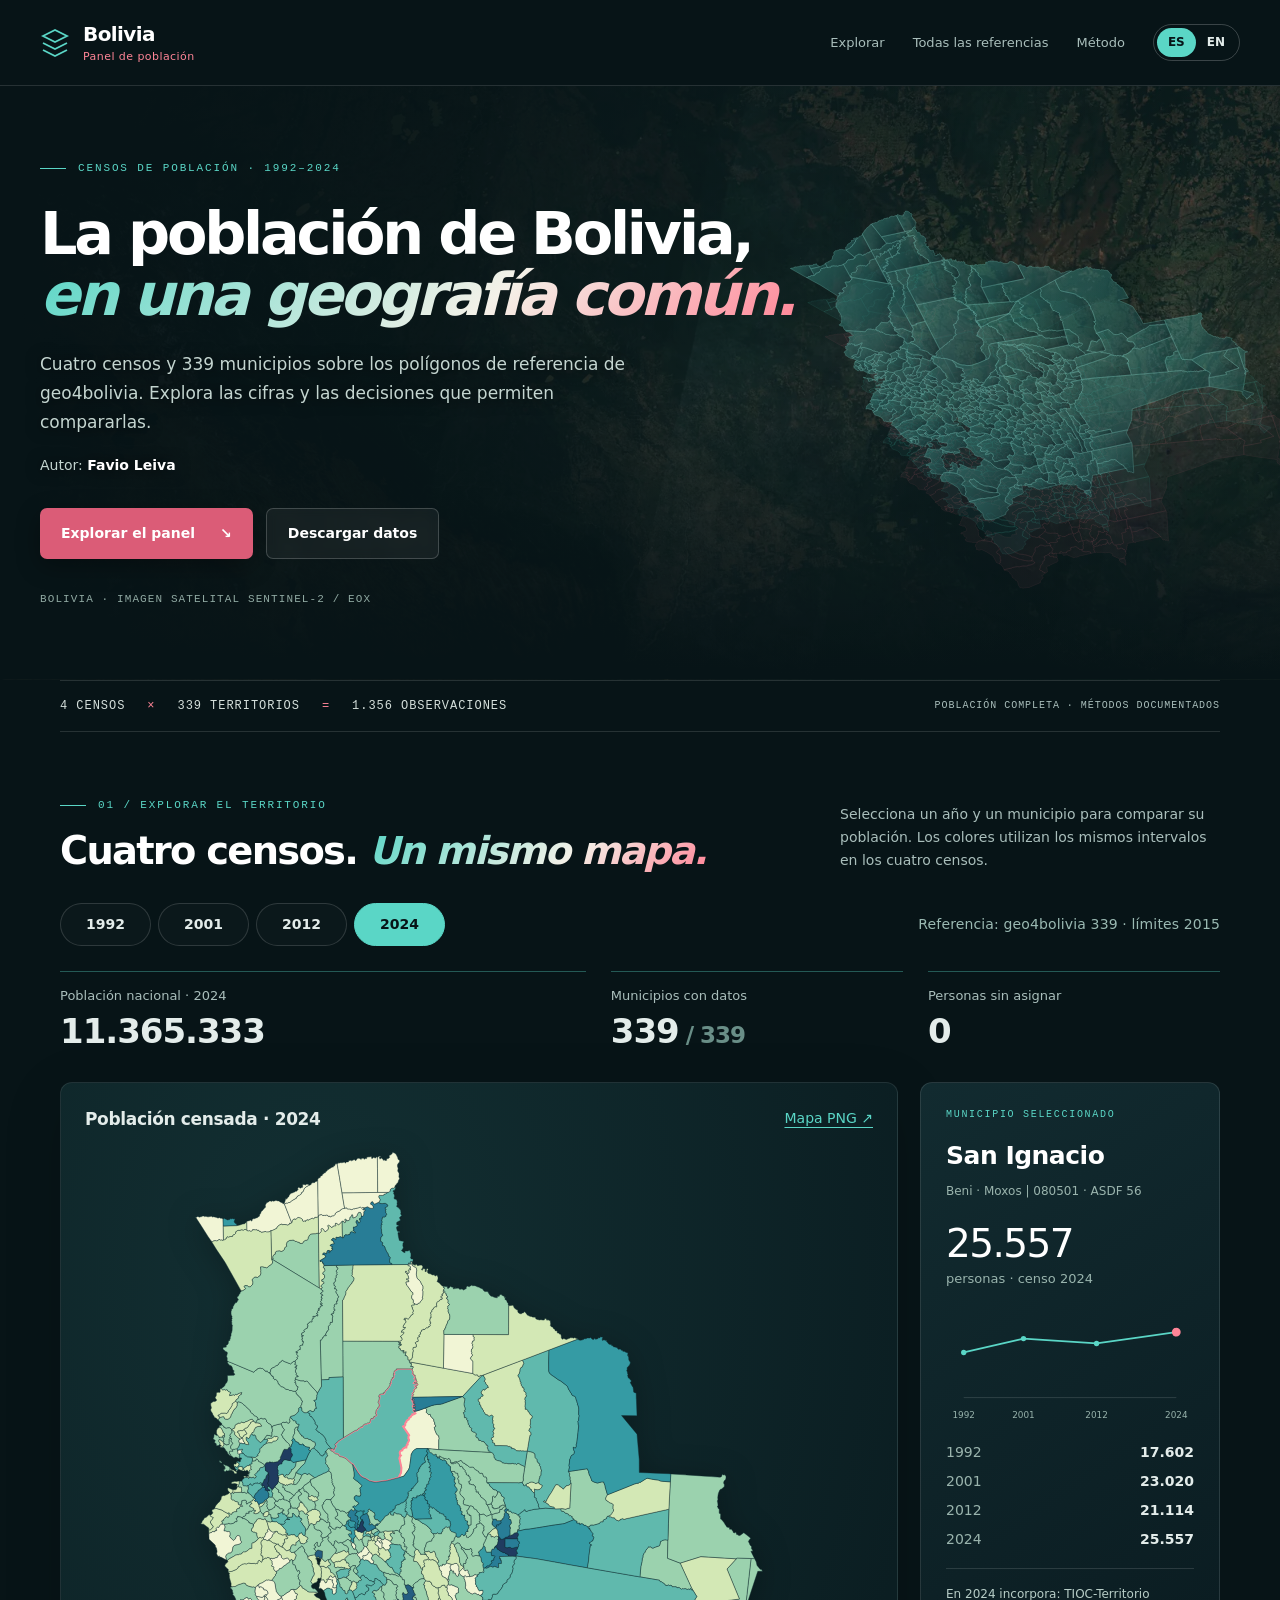
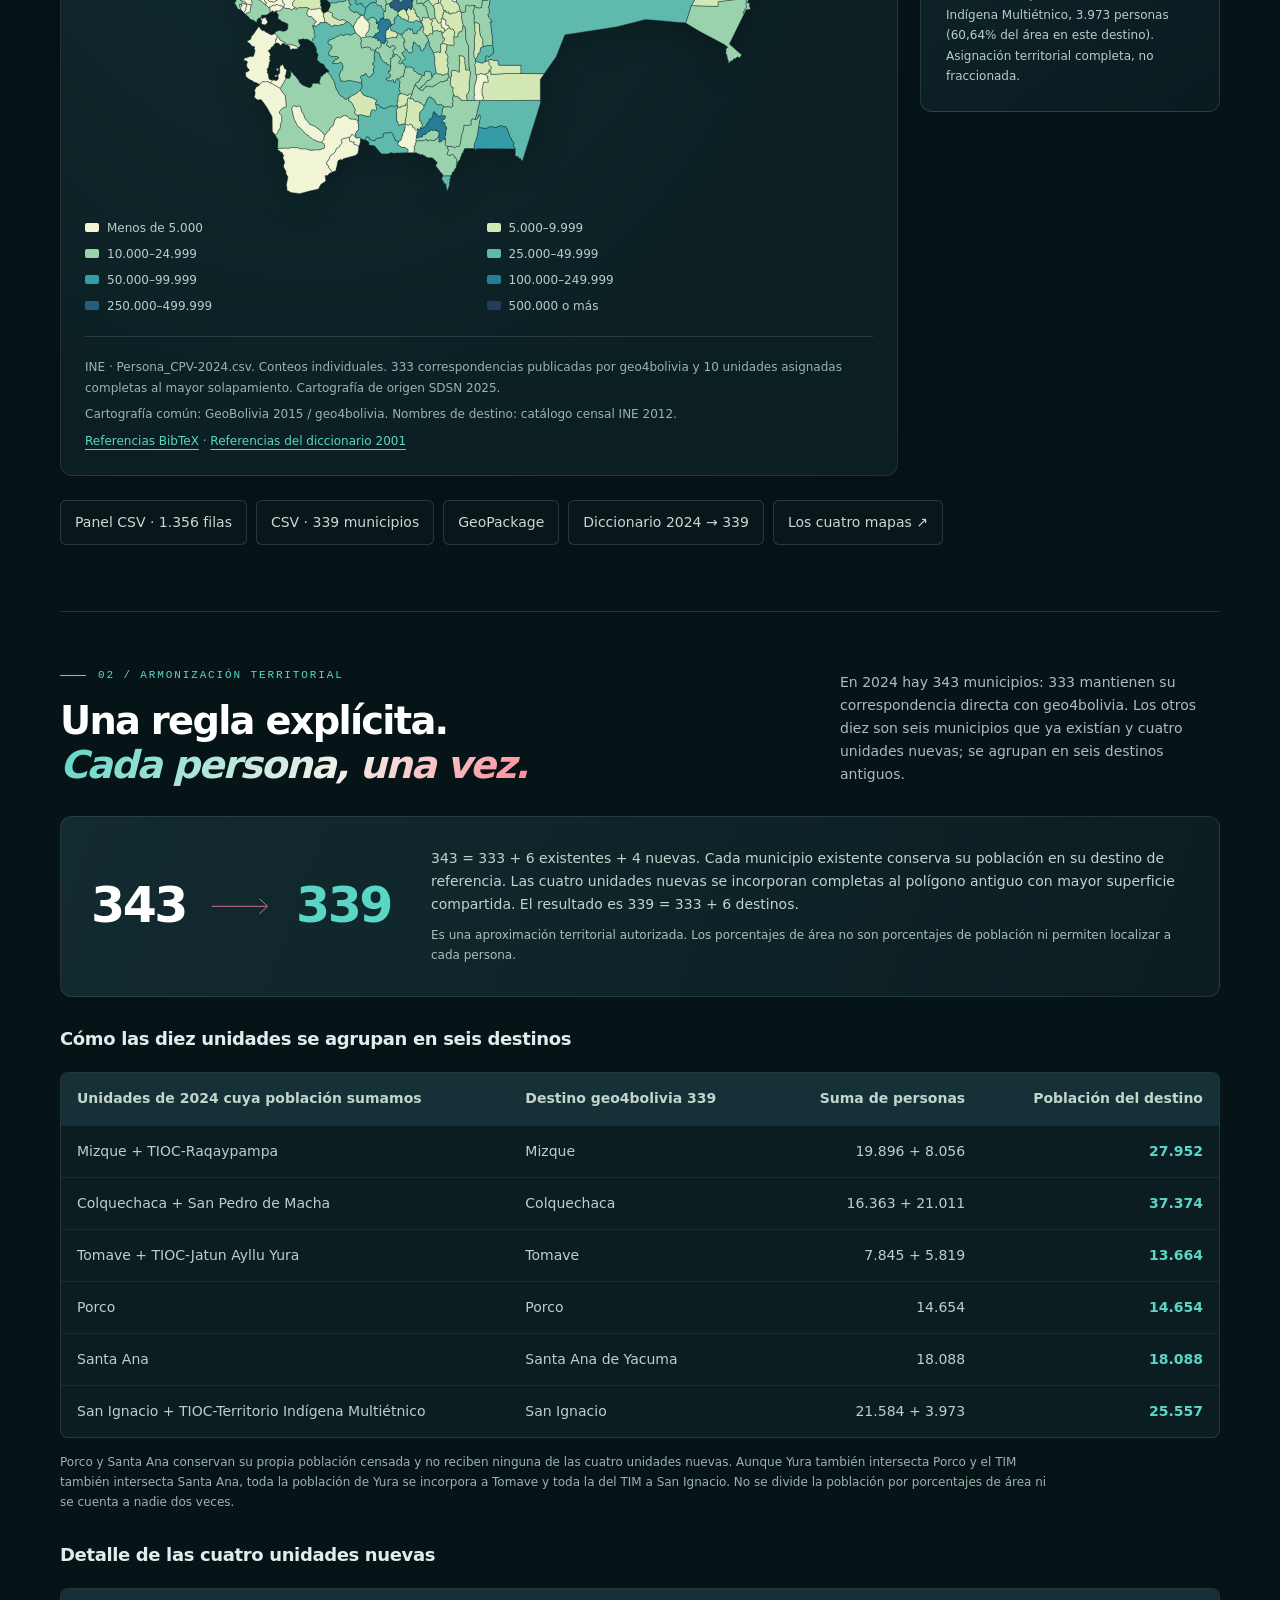
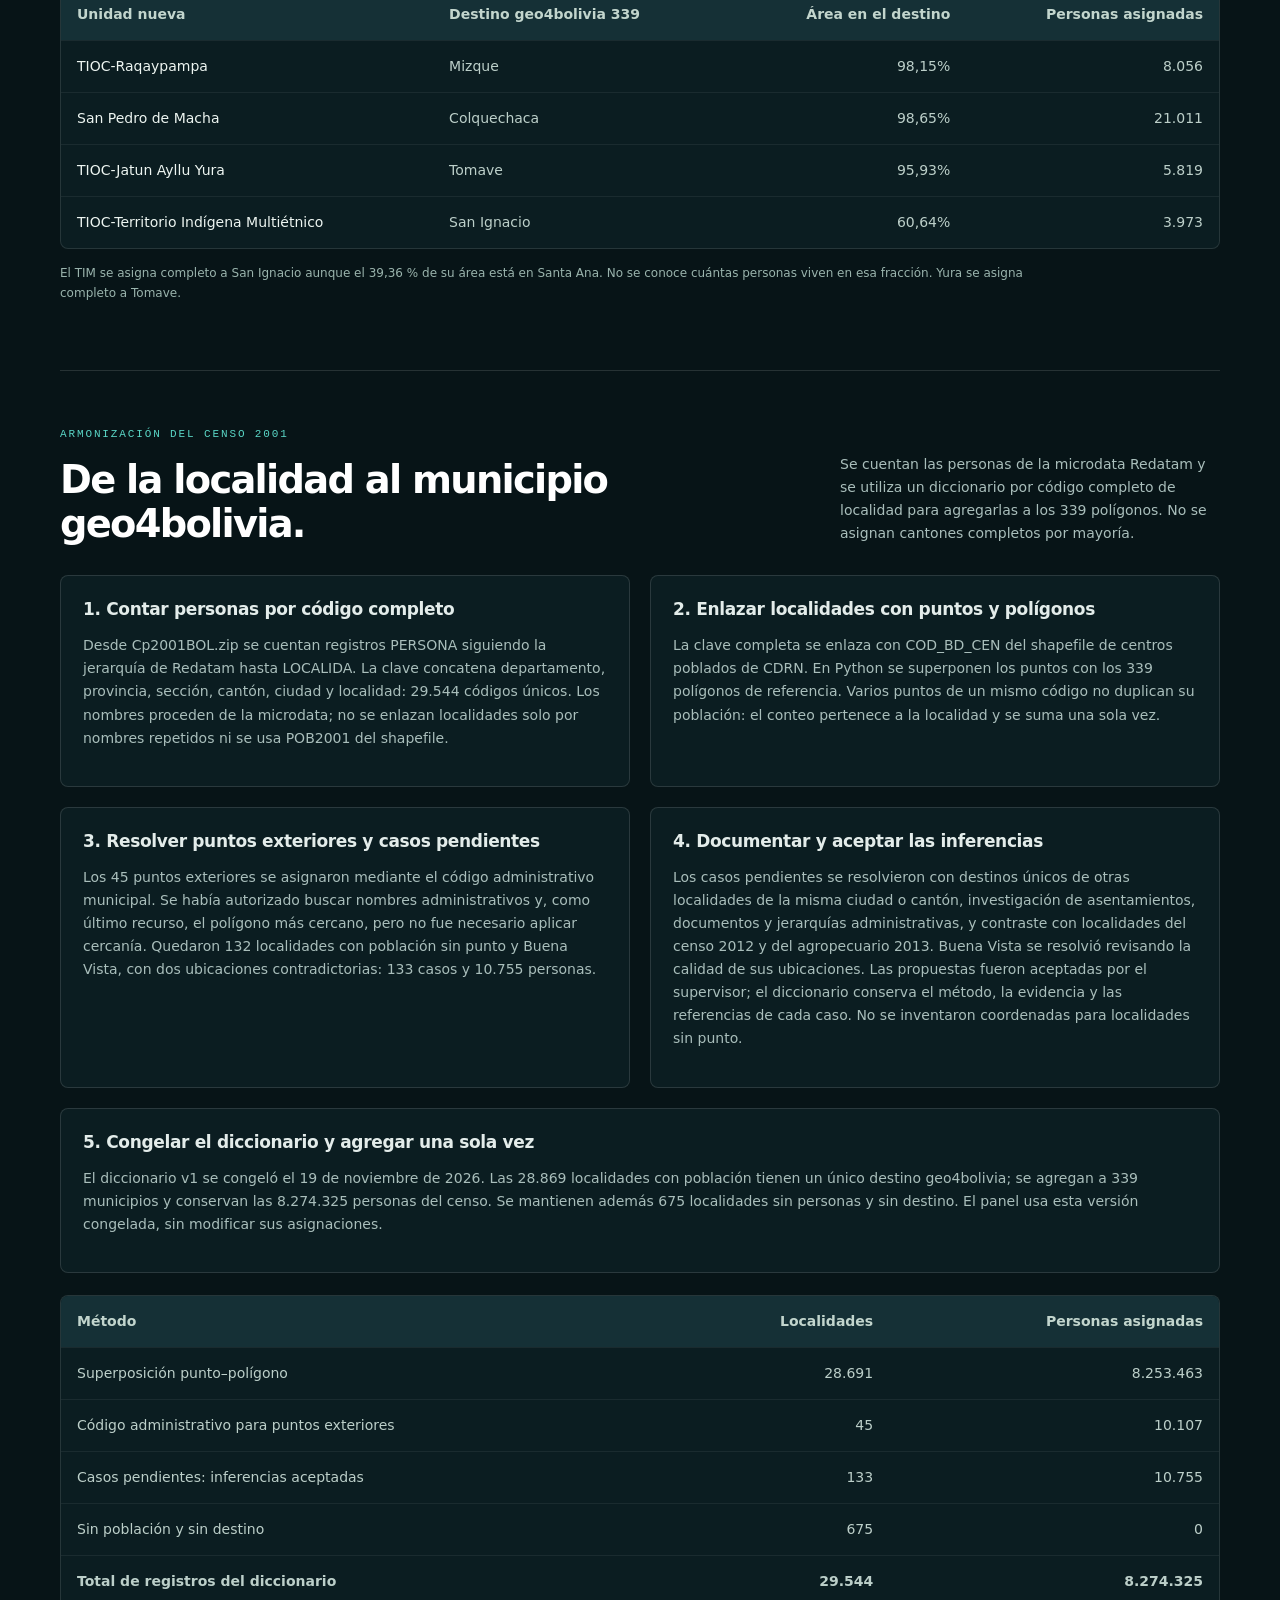
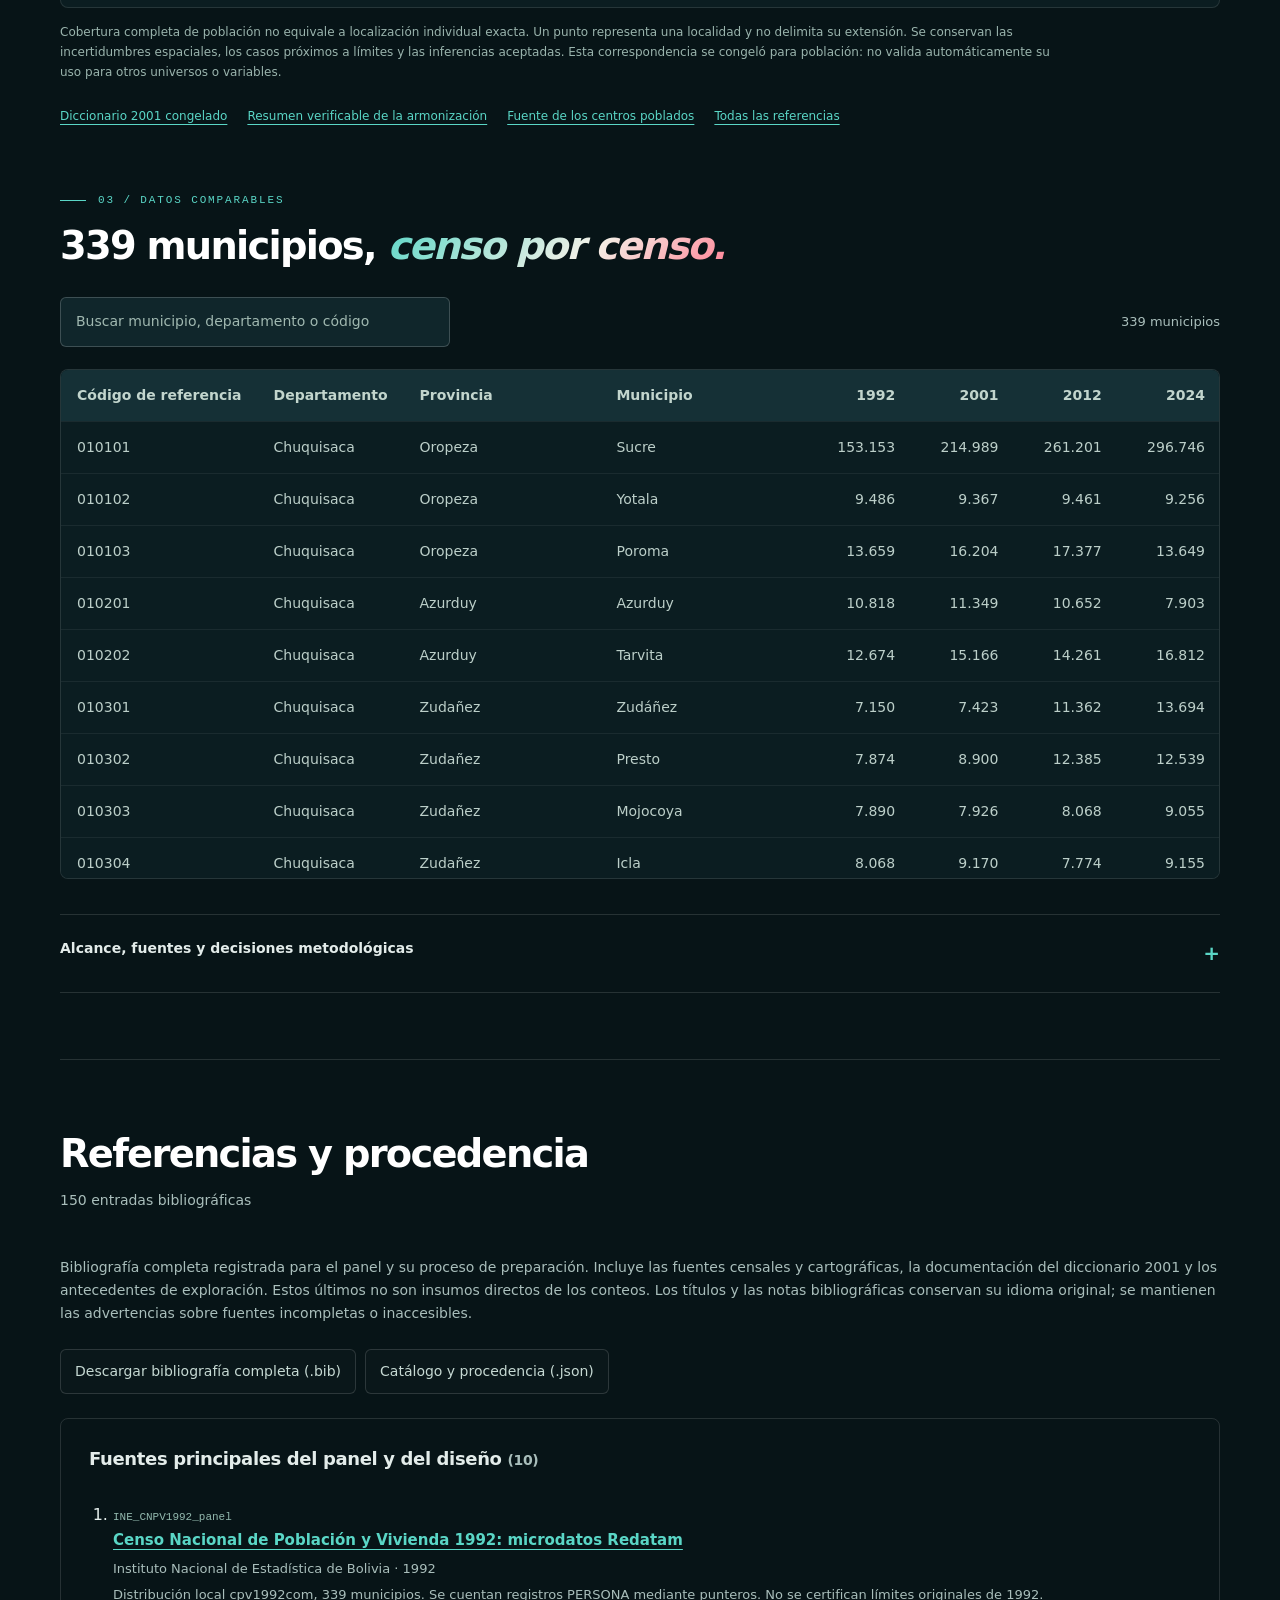
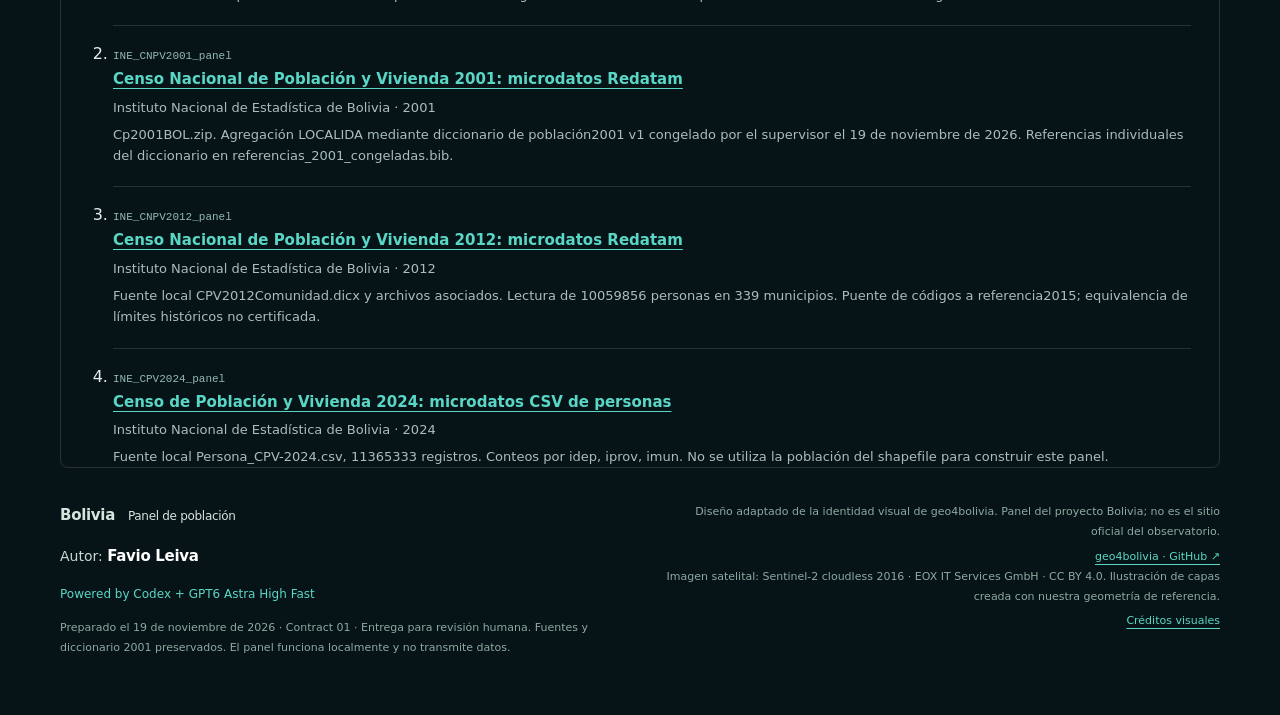
==== docs/Panel339/index.html @ 99bdb45d "Publish bilingual Bolivia population panel 1992-2024" ====
<!doctype html><html lang="es"><head><meta charset="utf-8"><meta name="viewport" content="width=device-width,initial-scale=1"><meta name="author" content="Favio Leiva"><meta name="theme-color" content="#071417"><title>Bolivia · Panel de población 1992–2024</title><style>:root{--ink:#e3ecea;--muted:#a9bebb;--line:#ffffff20;--paper:#071417;--card:#0c2024;--teal:#5ad6c6;--rose:#ff8597}*{box-sizing:border-box}html{scroll-behavior:smooth;scroll-padding-top:90px;color-scheme:dark}body{margin:0;background:var(--paper);color:var(--ink);font:15px/1.65 Inter,ui-sans-serif,system-ui,-apple-system,sans-serif;-webkit-font-smoothing:antialiased}a{color:var(--teal);text-underline-offset:4px}button,input{font:inherit}button{cursor:pointer;color:inherit}button:focus-visible,a:focus-visible,input:focus-visible{outline:2px solid var(--teal);outline-offset:4px}.topbar{position:relative;z-index:10;display:flex;align-items:center;justify-content:space-between;max-width:1320px;margin:auto;padding:22px 40px;border-bottom:1px solid var(--line);gap:15px}.brand{display:flex;align-items:center;gap:13px;color:var(--teal);text-decoration:none}.brand>span{color:white;font-weight:750;font-size:20px;line-height:1.2;letter-spacing:-.03em}.brand>span span{display:block;font-size:11px;font-weight:500;letter-spacing:.04em;color:var(--rose);margin-top:4px}.navright{display:flex;align-items:center;gap:28px}.navright>a{text-decoration:none;color:var(--muted);font-size:13px}.navright>a:hover{color:var(--teal)}.lang{display:flex;border:1px solid #ffffff35;border-radius:30px;padding:3px}.lang button{background:none;border:0;border-radius:25px;padding:5px 11px;font-size:12px;font-weight:650}.lang button[aria-pressed=true]{background:var(--teal);color:#071417}.hero{position:relative;max-width:1440px;margin:auto;min-height:550px;overflow:hidden;display:flex;align-items:center}.hero-satellite{position:absolute;inset:0;background-image:linear-gradient(90deg,#071417 0%,#071417db 38%,#07141730 78%),linear-gradient(0deg,#071417,transparent 55%,#07141760),url('assets/hero-day.webp');background-size:cover;background-position:center,center,right 45%;opacity:.75}.hero-content{position:relative;z-index:2;padding:75px 60px 75px max(40px,calc((100vw - 1240px)/2));width:76%;max-width:1060px}.eyebrow{display:flex;align-items:center;gap:12px;font:11px/1.4 ui-monospace,SFMono-Regular,Consolas,monospace;letter-spacing:.17em;text-transform:uppercase;color:var(--teal)}.eyebrow i{display:block;width:26px;height:1px;background:var(--teal)}h1{font-size:clamp(38px,4.6vw,66px);font-weight:800;line-height:1.05;letter-spacing:-.055em;margin:26px 0 24px;color:white}h1 em,h2 em{font-style:italic;background:linear-gradient(135deg,#5ad6c6,#f4f1e8 60%,#ff8597);-webkit-background-clip:text;background-clip:text;color:transparent}.hero-content>p{max-width:620px;font-size:17px;line-height:1.7;font-weight:350;color:#c4d5d0;text-shadow:0 1px 15px #071417}.hero-actions{display:flex;gap:13px;flex-wrap:wrap;margin-top:30px}.button{display:inline-flex;gap:25px;align-items:center;padding:13px 21px;border-radius:7px;text-decoration:none;font-weight:650;font-size:14px;transition:transform .2s}.button:hover{transform:translateY(-2px)}.primary{background:#db5c77;color:white;box-shadow:0 7px 25px #0005}.secondary{background:#ffffff0d;color:white;border:1px solid #ffffff30;backdrop-filter:blur(5px)}.hero-caption{font:9px ui-monospace,monospace;letter-spacing:.1em;text-transform:uppercase;color:#91aaa3;margin-top:34px}.hero-art{position:absolute;z-index:1;right:-30px;top:30px;width:45%;height:100%;display:flex;align-items:center;opacity:.7;pointer-events:none}.hero-art svg{width:100%;overflow:visible}main{max-width:1240px;margin:auto;padding:0 40px 45px}.ribbon{display:flex;align-items:center;gap:22px;border-block:1px solid var(--line);padding:18px 0;font:12px ui-monospace,monospace;letter-spacing:.08em;text-transform:uppercase;color:#d4dfdb}.ribbon b{color:var(--rose);font-weight:400}.ribbon-last{margin-left:auto;color:var(--muted);font-size:10px}.section{margin-top:66px}.section-head{display:flex;align-items:end;justify-content:space-between;gap:40px;margin-bottom:30px}.section-head>div{min-width:45%}.section-head>p{max-width:380px;color:var(--muted);font-size:14px;margin:0}h2{font-size:clamp(29px,3vw,43px);line-height:1.13;font-weight:750;letter-spacing:-.045em;margin:16px 0 0;color:white}h3{margin:0;font-size:18px;line-height:1.3;letter-spacing:-.02em}.controls{display:flex;align-items:center;justify-content:space-between;gap:20px;margin:25px 0}.years{display:flex;gap:7px}.years button{border:1px solid #ffffff25;background:#ffffff05;border-radius:30px;padding:9px 25px;font-weight:550;font-size:14px}.years button[aria-pressed=true]{background:var(--teal);border-color:var(--teal);color:#071417}.reference-chip{color:#9ab9b2;font-size:11px;letter-spacing:.01em}.stats{display:grid;grid-template-columns:1.8fr 1fr 1fr;gap:25px;margin-bottom:25px}.stats>div{border-top:1px solid #5ad6c65c;padding-top:13px}.stats>div>span{display:block;color:var(--muted);font-size:12px}.stats strong{font-size:34px;line-height:1.5;font-weight:600;letter-spacing:-.03em;font-variant-numeric:tabular-nums}.denominator{color:#698e87;font-size:23px}.workspace{display:grid;grid-template-columns:minmax(0,1fr) 300px;gap:22px;align-items:start}.mapcard{background:radial-gradient(ellipse at 30% 20%,#133033,#0b1e22 75%);border:1px solid #ffffff17;border-radius:12px;padding:24px;box-shadow:0 15px 60px #0002}.maptitle{display:flex;align-items:center;justify-content:space-between;gap:10px;margin-bottom:18px}.maptitle h3{font-size:17px}.maptitle a{font-size:11px;white-space:nowrap}.mapsvg{display:block;width:100%;height:auto;max-height:650px;filter:drop-shadow(0 5px 16px #0004)}.municipality{stroke:#102c30;stroke-width:.42;vector-effect:non-scaling-stroke;cursor:pointer;transition:fill .15s}.municipality:hover,.municipality:focus{stroke:var(--rose);stroke-width:2;outline:none}.municipality.selected{stroke:var(--rose);stroke-width:2}.legend{display:grid;grid-template-columns:repeat(2,1fr);gap:6px 15px;margin-top:21px;font-size:10px;color:#b9cdc6}.legend i{display:inline-block;width:14px;height:9px;border-radius:2px;margin-right:8px}.footnote{margin-top:20px;padding-top:14px;border-top:1px solid var(--line);font-size:11px;color:#9ab4ad;line-height:1.7}.footnote p{margin:6px 0}aside{position:sticky;top:20px;border:1px solid #ffffff1d;background:linear-gradient(145deg,#122b30,#0a1b20);border-radius:12px;padding:25px}.eyebrow[ data-i18n=selected]{font-size:10px}#selname{font-size:25px;color:white;margin:18px 0 9px}.selectedmeta{font-size:10px;color:#9ab4ad;line-height:1.6}.bigpop{font-size:39px;letter-spacing:-.04em;font-variant-numeric:tabular-nums;line-height:1.2;margin-top:20px;color:#fff}.unitlabel{font-size:12px;color:#99b4ad}#series{width:100%;margin:20px 0 4px}#series text{font:10px system-ui;fill:#99b4ad}.serieslist{display:grid;grid-template-columns:1fr 1fr;gap:6px 12px;font-size:12px;font-variant-numeric:tabular-nums}.serieslist span{color:#9ab4ad}.serieslist b{text-align:right;font-weight:600}.allocationnote{border-top:1px solid var(--line);padding-top:15px;margin-top:17px;color:#b7cdc7;font-size:11px;line-height:1.7}.downloads{display:flex;gap:9px;flex-wrap:wrap;margin-top:24px}.downloads a{font-size:12px;border:1px solid #ffffff24;padding:10px 14px;border-radius:6px;text-decoration:none;color:#c6d9d3;background:#ffffff04}.downloads a:hover{border-color:#5ad6c680;background:#5ad6c60a}.method-section{border-top:1px solid var(--line);padding-top:56px}.method-body{display:grid;grid-template-columns:300px 1fr;gap:40px;align-items:center;border:1px solid #ffffff19;border-radius:12px;padding:30px;background:linear-gradient(110deg,#122b30,#0b1d21)}.method-visual{display:flex;align-items:center;justify-content:space-between;gap:20px}.method-visual svg{width:65px;color:var(--rose)}.method-number{font-size:49px;font-weight:700;letter-spacing:-.05em;color:white}.accent{color:var(--teal)}.method-body p{color:#c0d3cd;font-size:14px;margin:0 0 10px}.method-body .caution{color:var(--muted);font-size:12px;margin:0}.tablewrap{overflow:auto;border:1px solid #ffffff1c;border-radius:8px;margin-top:22px;background:#0b1d21}.datawrap{max-height:510px}table{border-collapse:collapse;width:100%;font-size:12px;font-variant-numeric:tabular-nums}th,td{padding:14px 16px;border-bottom:1px solid #ffffff10;text-align:right;white-space:nowrap}th{position:sticky;top:0;background:#153036;color:#c2d5cd;font-size:11px;font-weight:600}th:first-child,td:first-child,th:nth-child(2),td:nth-child(2){text-align:left}td{color:#bccfc9}tbody tr:last-child td{border-bottom:0}#datatable tbody tr{cursor:pointer}tbody tr:hover{background:#153036}#assignments tbody td:first-child{color:#edf5f1}.minority-note{color:#9ab4ad;font-size:12px;margin:15px 0 0;max-width:1000px}.searchrow{display:flex;align-items:center;justify-content:space-between;gap:20px}.searchrow input{padding:12px 15px;width:390px;max-width:100%;border:1px solid #ffffff30;border-radius:6px;background:#10262b;color:white;font-size:13px}.searchrow input::placeholder{color:#a0b8b0}.searchrow span{font-size:12px;color:var(--muted)}.table-hint{display:none}details{margin-top:35px;border-block:1px solid var(--line);padding:22px 0}summary{cursor:pointer;font-size:14px;display:flex;justify-content:space-between;list-style:none;font-weight:600}summary::-webkit-details-marker{display:none}summary>span:last-child{color:var(--teal);font-size:20px}details[open] summary{margin-bottom:20px}details p{font-size:13px;color:#acc3bb;line-height:1.8;max-width:1080px}.details-links{display:flex;flex-wrap:wrap;gap:10px 20px;margin-top:24px;font-size:12px}footer{display:grid;grid-template-columns:1fr 1fr;gap:50px;padding-top:34px;color:#8daaa1;font-size:11px;line-height:1.8}footer strong{font-size:15px;color:#d6e5dd;letter-spacing:-.02em}footer strong span{font-weight:400;font-size:12px;margin-left:8px}.credits{text-align:right}.credits p{margin:0 0 5px}#tooltip{display:none;position:fixed;pointer-events:none;border:1px solid #ffffff30;background:#071417ed;color:#ecf7f1;padding:9px 13px;border-radius:6px;font-size:12px;z-index:20;max-width:260px;box-shadow:0 8px 24px #0006}@media(max-width:1000px){.hero-content{width:85%;padding-left:40px;padding-right:40px}.hero-art{opacity:.3}.workspace{grid-template-columns:minmax(0,1fr) 275px}.section-head{gap:20px}.section-head>p{max-width:330px}.ribbon-last{display:none}.method-body{grid-template-columns:230px 1fr;gap:25px}.method-number{font-size:42px}}@media(max-width:800px){.hero{min-height:490px}.hero-content{width:100%;padding:60px 28px}.hero-content>p{max-width:550px;font-size:16px}.hero-art{display:none}.hero-satellite{background-image:linear-gradient(90deg,#071417ed,#07141775),linear-gradient(0deg,#071417,transparent 70%),url('assets/hero-day.webp')}.topbar{padding:20px 28px}.navright{gap:16px}.workspace{grid-template-columns:1fr}aside{position:static}.section-head{align-items:start;flex-direction:column;gap:18px}.section-head>p{max-width:650px}.section{margin-top:50px}.method-section{padding-top:40px}.mapcard{padding:21px}.mapsvg{max-height:650px}#series{max-width:480px}main{padding-inline:28px}.method-body{grid-template-columns:1fr;gap:18px}.method-visual{justify-content:start;gap:25px}.method-visual svg{width:70px}.method-number{font-size:44px}.reference-chip{max-width:240px;text-align:right}.table-hint{display:block;color:#819e95;font-size:10px;margin-top:18px}.table-hint+.tablewrap{margin-top:8px}}@media(max-width:500px){.topbar{padding:17px 20px}.brand>span{font-size:18px}.brand>span span{font-size:10px}.navright>a{display:none}.hero-content{padding:48px 20px 42px}.hero{min-height:500px}h1{font-size:43px;margin-top:23px}.hero-content>p{font-size:15px}.hero-actions{gap:9px}.button{padding:11px 14px;font-size:12px;gap:12px}.hero-caption{font-size:8px}.eyebrow{font-size:9px;letter-spacing:.12em}.hero-satellite{background-position:center,center,58% center}main{padding:0 20px 30px}.ribbon{gap:10px;font-size:9px;letter-spacing:.025em;justify-content:space-between}.section{margin-top:42px}h2{font-size:32px}.controls{flex-direction:column;align-items:stretch;gap:13px}.years{gap:6px}.years button{flex:1;padding:8px 15px;font-size:13px}.reference-chip{max-width:none;text-align:left;font-size:10px}.stats{grid-template-columns:1fr 1fr;gap:18px}.stats>div:first-child{grid-column:1/-1}.stats strong{font-size:30px}.mapcard{padding:16px}.maptitle{align-items:start}.maptitle h3{font-size:16px}.maptitle a{font-size:10px}.legend{font-size:9px;gap:6px 10px}.footnote{font-size:10px}.downloads a{flex:1;text-align:center;font-size:11px;padding:10px}.method-body{padding:23px}.method-body p{font-size:13px}.method-body .caution{font-size:11px}.searchrow{align-items:start;flex-direction:column;gap:12px}.searchrow input{font-size:12px;width:100%}.searchrow span{font-size:11px}.tablewrap{border-radius:6px}th,td{padding:12px 14px}footer{grid-template-columns:1fr;gap:20px}.credits{text-align:left}}@media(prefers-reduced-motion:reduce){html{scroll-behavior:auto}*,*:before,*:after{transition:none!important}}

body{font-size:16px}.legend,.footnote,.selectedmeta,.allocationnote{font-size:12px}.maptitle a,.downloads a,.serieslist,.reference-chip,.searchrow input,table,th{font-size:14px}.stats>div>span,.unitlabel,.searchrow span{font-size:13px}.hero-caption{font-size:11px}.hero-content>p{font-size:17px}@media(max-width:500px){.legend,.footnote{font-size:12px}.downloads a,.maptitle a{font-size:12px}.hero-content>p{font-size:16px}.reference-chip{font-size:12px}}

@media(max-width:500px){.downloads{display:grid;grid-template-columns:1fr 1fr}.downloads a{display:flex;align-items:center;justify-content:center;min-height:48px}.downloads a:last-child{grid-column:1/-1}}

.author-line{font-size:14px!important;color:#c6d9d3}.author-line strong{color:#fff}.powered{color:var(--teal);font-size:12px}.method-steps{list-style:none;padding:0;display:grid;grid-template-columns:1fr 1fr;gap:20px}.method-steps li{padding:22px;border:1px solid var(--line);border-radius:8px;background:#0b1d21}.method-steps li:last-child{grid-column:1/-1}.method-steps h3{font-size:17px}.method-steps p,.references-intro{font-size:14px;color:var(--muted)}#method2001table td:first-child{white-space:normal;min-width:180px}#method2001table td:nth-child(2),#method2001table th:nth-child(2){text-align:right}.method-total{font-weight:700}.references-scroll{max-height:650px;overflow:auto;border:1px solid var(--line);border-radius:8px;padding:28px;margin-top:24px;scroll-margin-top:30px}.reference-group+ .reference-group{margin-top:36px}.reference-group ol{padding-left:24px}.reference-entry{padding:15px 0;border-bottom:1px solid var(--line);overflow-wrap:anywhere}.reference-entry h4{font-size:15px;font-weight:600;margin:5px 0}.reference-entry p{font-size:13px;color:var(--muted);margin:5px 0}.reference-key{font:11px ui-monospace,monospace;color:#93b9ae}.reference-count,.reference-total{font-size:14px;color:var(--muted)}@media(max-width:600px){.method-steps{grid-template-columns:1fr}.references-scroll{padding:16px}.navright{gap:12px}}

.method-subheading{margin-top:30px}#ten-to-six td:first-child{white-space:normal;min-width:230px;max-width:440px}#ten-to-six td:last-child{font-weight:650;color:var(--teal)}

#datatable th:nth-child(3),#datatable td:nth-child(3),#datatable th:nth-child(4),#datatable td:nth-child(4){text-align:left}
</style></head><body>
<nav class="topbar"><a class="brand" href="#"><svg width="30" height="32" viewBox="0 0 30 32" aria-hidden="true"><path d="M3 9 15 3 27 9 15 15Z M3 16 15 22 27 16 M3 23 15 29 27 23" fill="none" stroke="currentColor" stroke-width="1.8"/></svg><span>Bolivia<span data-i18n="brandSub">Panel de población</span></span></a><div class="navright"><a href="#explore" data-i18n="explore">Explorar</a><a href="#references" data-i18n="allReferences"></a><a href="#method" data-i18n="method">Método</a><div class="lang" role="group" aria-label="Language / Idioma"><button data-lang="es" aria-pressed="true" lang="es">ES</button><button data-lang="en" aria-pressed="false" lang="en">EN</button></div></div></nav>
<header class="hero"><div class="hero-satellite" aria-hidden="true"></div><div class="hero-content"><div class="eyebrow"><i></i><span data-i18n="heroLabel">Censos de población · 1992–2024</span></div><h1><span data-i18n="heroTitle">La población de Bolivia,</span><br><em data-i18n="heroEmphasis">en una geografía común.</em></h1><p data-i18n="heroIntro">Cuatro censos y 339 municipios sobre los polígonos de referencia de geo4bolivia. Explora las cifras y las decisiones que permiten compararlas.</p><p class="author-line"><span data-i18n="authorLabel">Autor</span>: <strong>Favio Leiva</strong></p><div class="hero-actions"><a class="button primary" href="#explore"><span data-i18n="explorePanel">Explorar el panel</span><span aria-hidden="true">↘</span></a><a class="button secondary" href="population_panel_1992_2024_long.csv" data-i18n="downloadData">Descargar datos</a></div><div class="hero-caption" data-i18n="satelliteCaption">Bolivia · Imagen satelital Sentinel-2 / EOX</div></div><div class="hero-art" aria-hidden="true"><svg viewBox="-120 -80 900 975" xmlns="http://www.w3.org/2000/svg"><defs><g id="hero-geography"><path d="M80.44,509.26L81.93,510.71L83.18,513.26L84.00,514.33L85.70,515.07L86.93,514.96L89.81,515.38L90.75,515.07L93.96,512.96L97.77,511.44L98.03,510.01L98.95,510.36L99.79,512.82L99.69,514.08L100.51,516.45L102.63,518.40L101.03,520.22L100.23,520.67L99.18,520.51L98.04,519.61L97.38,519.87L96.23,519.25L95.13,519.54L94.63,518.90L92.66,518.37L92.14,519.11L89.25,519.27L85.76,521.11L83.64,522.08L81.81,519.73L80.48,519.35L79.17,517.55L80.52,517.77L81.28,517.16L81.07,516.08L79.81,515.51L78.80,512.91L79.33,511.45L79.21,510.28L78.32,509.01L80.44,509.26Z"/><path d="M173.63,537.94L170.43,540.13L169.38,541.38L165.31,541.94L164.36,542.74L163.33,542.98L161.92,542.38L159.81,541.97L158.68,542.21L157.65,543.16L155.70,543.43L154.37,542.49L153.76,541.18L152.74,540.86L149.80,538.69L147.40,539.36L148.16,537.40L147.80,537.02L147.86,533.91L146.64,532.92L146.66,529.16L148.20,527.44L149.19,527.34L151.34,526.44L151.51,525.99L156.34,527.67L157.35,528.56L156.74,531.20L157.30,532.59L158.89,533.26L162.82,535.40L165.79,536.50L167.93,535.54L170.66,536.14L172.00,536.65L173.63,537.94Z"/><path d="M146.66,529.16L146.64,532.92L147.86,533.91L147.80,537.02L148.16,537.40L147.40,539.36L146.16,538.85L145.35,539.47L144.00,539.04L142.85,539.22L142.00,540.94L140.12,541.72L139.09,542.73L137.50,543.41L136.60,543.24L135.69,541.50L136.35,540.93L136.07,539.69L138.58,538.42L138.52,537.94L136.89,536.30L135.90,536.10L132.74,532.27L131.15,532.40L128.96,531.73L127.59,529.33L127.74,526.90L129.73,522.82L131.09,523.09L132.37,524.37L135.30,523.65L135.81,523.26L137.63,523.69L139.97,523.03L140.58,522.55L142.17,522.46L143.48,523.37L144.51,523.36L144.66,526.15L146.59,527.98L146.66,529.16Z"/><path d="M177.41,476.76L178.08,478.41L175.77,480.09L176.29,481.73L175.38,482.46L176.13,484.26L175.82,484.89L173.00,486.85L171.61,487.54L170.22,486.82L167.23,488.30L163.86,489.08L163.51,489.34L163.55,488.58L162.71,486.75L162.64,484.95L161.79,483.56L161.75,482.67L160.97,481.48L162.35,480.53L163.63,480.11L164.52,478.95L166.99,478.01L168.45,478.14L170.70,477.51L172.94,477.39L173.26,476.87L175.21,477.60L177.41,476.76Z"/><path d="M177.41,476.76L175.21,477.60L173.26,476.87L172.94,477.39L170.70,477.51L171.52,476.29L170.38,475.94L169.34,476.37L167.91,475.62L165.54,475.91L163.02,475.47L161.30,476.18L160.05,475.98L159.07,474.62L159.38,474.05L159.24,472.03L157.87,470.15L159.34,470.09L161.05,469.01L162.87,469.23L163.59,468.61L165.58,469.14L166.46,468.53L167.17,467.30L169.48,466.68L171.63,467.41L172.67,468.49L173.53,470.90L174.85,470.18L176.19,472.53L175.75,473.31L176.53,475.19L178.17,475.38L177.41,476.76Z"/><path d="M241.69,458.27L242.42,459.27L243.94,459.86L244.91,460.81L244.99,461.57L247.24,462.46L248.40,463.63L250.56,463.71L250.92,464.60L250.06,466.70L250.26,468.79L253.14,469.05L254.20,469.54L255.26,470.96L255.75,472.26L257.28,473.50L257.78,475.14L259.02,477.72L260.45,477.62L260.19,479.17L259.16,480.04L259.13,483.04L259.86,483.03L261.17,484.78L261.20,486.01L262.03,487.50L261.89,488.89L260.76,488.62L259.48,489.12L258.70,488.90L255.73,490.56L254.48,492.38L252.73,492.93L251.10,494.28L249.79,495.74L249.53,496.73L250.52,499.05L249.24,499.32L248.19,498.38L247.19,498.29L246.92,497.44L243.71,495.69L241.40,496.42L240.15,495.87L239.17,495.32L239.64,493.10L239.25,489.93L237.45,490.07L236.74,488.83L236.95,488.17L235.85,486.45L234.49,486.75L234.76,485.52L233.95,485.07L233.53,484.42L234.33,482.86L234.28,481.94L235.13,480.51L235.70,480.53L235.54,478.42L234.36,477.03L235.01,475.59L236.00,475.66L236.35,474.03L235.80,473.14L236.02,471.87L236.69,471.19L235.98,469.87L236.39,468.92L238.12,468.47L238.24,467.06L240.41,466.74L239.48,463.79L238.31,462.84L238.82,461.67L238.43,460.70L240.21,460.52L239.38,459.09L240.61,457.58L241.69,458.27Z"/><path d="M178.17,475.38L176.53,475.19L175.75,473.31L176.19,472.53L174.85,470.18L173.53,470.90L172.67,468.49L171.63,467.41L171.11,465.69L172.22,464.45L175.73,461.20L176.44,460.90L177.08,461.02L179.57,459.93L181.08,460.09L182.30,459.51L182.89,460.18L184.83,459.83L186.13,461.65L186.21,462.46L187.57,463.84L188.51,464.27L188.63,465.65L189.50,466.71L189.19,468.61L188.06,469.07L188.80,471.12L188.66,472.02L187.76,472.77L186.98,474.24L184.86,475.64L184.17,477.28L185.47,478.82L186.35,480.71L186.35,482.03L184.74,482.58L183.76,483.48L183.01,482.10L180.66,479.89L181.32,478.64L181.20,477.88L182.47,476.38L183.28,474.84L183.32,473.70L180.11,473.82L178.66,475.44L178.17,475.38Z"/><path d="M199.66,457.86L200.93,459.43L201.71,459.20L202.24,460.85L203.31,461.77L202.68,463.47L201.64,465.21L202.51,467.15L204.73,468.84L203.80,470.67L203.79,471.44L202.17,471.74L200.37,470.90L199.58,469.45L198.75,469.26L198.13,468.17L196.88,467.71L194.58,467.38L193.98,467.92L192.39,467.07L191.33,466.08L192.07,464.76L191.65,462.61L192.96,462.09L193.34,462.57L196.19,461.63L197.58,460.19L197.82,458.93L199.66,457.86Z"/><path d="M170.70,477.51L168.45,478.14L166.99,478.01L164.52,478.95L163.63,480.11L162.35,480.53L160.97,481.48L161.75,482.67L161.79,483.56L162.64,484.95L162.71,486.75L163.55,488.58L163.51,489.34L162.20,490.31L160.86,487.77L160.46,486.21L159.48,484.70L156.69,481.90L154.90,481.43L154.71,479.34L154.18,478.05L153.38,477.73L151.90,475.55L151.04,475.03L152.20,473.92L153.97,473.09L154.82,473.03L154.66,471.50L153.03,470.09L152.53,468.73L152.46,466.83L153.69,466.48L154.84,465.52L155.33,467.10L156.24,468.82L157.87,470.15L159.24,472.03L159.38,474.05L159.07,474.62L160.05,475.98L161.30,476.18L163.02,475.47L165.54,475.91L167.91,475.62L169.34,476.37L170.38,475.94L171.52,476.29L170.70,477.51Z"/><path d="M80.44,509.26L78.32,509.01L78.43,508.12L80.80,506.75L81.60,507.30L80.44,509.26Z"/><path d="M173.63,537.94L172.00,536.65L170.66,536.14L167.93,535.54L165.79,536.50L162.82,535.40L158.89,533.26L157.30,532.59L156.74,531.20L157.35,528.56L156.34,527.67L151.51,525.99L153.04,523.67L153.08,522.84L154.46,520.28L154.37,516.62L157.86,516.45L158.93,516.03L160.44,516.49L162.09,516.28L162.78,515.26L164.09,514.99L165.08,515.32L166.36,514.76L167.42,515.11L169.37,515.04L170.12,514.42L172.42,513.95L172.10,512.62L172.67,511.44L173.88,510.54L174.37,512.99L175.91,513.33L176.40,515.52L176.14,516.57L176.50,517.63L178.71,518.56L175.99,521.03L175.95,521.86L178.32,525.51L180.24,525.74L181.72,527.64L182.79,527.13L184.65,526.87L186.55,527.57L187.46,529.39L190.03,529.81L189.99,531.21L188.52,532.03L187.91,533.69L185.66,534.65L184.03,538.41L182.39,540.92L181.31,543.05L179.56,543.29L177.49,540.46L175.84,539.07L173.63,537.94Z"/><path d="M152.14,489.28L154.21,489.54L155.99,490.11L157.29,489.98L156.83,491.88L157.26,493.27L158.40,494.83L157.36,498.74L159.57,499.22L161.82,498.88L162.10,500.35L161.35,501.02L161.22,502.98L161.58,504.30L160.83,504.72L159.99,506.39L158.13,506.55L156.65,505.25L157.18,503.70L156.69,502.41L156.59,500.77L154.46,500.58L153.31,499.73L150.92,499.80L146.78,502.51L144.86,500.60L143.38,499.68L141.60,500.40L141.41,499.12L142.01,496.88L142.08,494.21L143.03,492.79L143.65,490.25L147.25,489.90L147.39,490.60L148.99,493.50L150.15,493.04L150.96,490.84L150.35,489.96L150.66,489.17L152.14,489.28Z"/><path d="M208.44,443.51L208.47,444.92L206.76,446.64L206.07,446.26L204.69,444.55L204.29,443.05L205.80,440.20L205.01,440.09L204.99,439.01L206.13,439.70L207.88,439.24L208.93,439.65L209.97,440.42L208.62,442.13L208.44,443.51Z"/><path d="M144.51,523.36L143.48,523.37L142.17,522.46L140.58,522.55L139.97,523.03L137.63,523.69L135.81,523.26L135.30,523.65L132.37,524.37L131.09,523.09L129.73,522.82L128.73,522.25L125.52,521.61L122.79,522.24L121.80,521.84L120.59,522.22L118.89,521.78L116.80,523.00L112.87,521.14L111.01,519.14L111.47,517.91L111.27,515.93L112.58,514.99L113.28,513.95L113.37,512.66L115.09,512.22L115.67,511.63L115.60,508.52L116.97,507.34L116.55,506.10L114.57,505.67L114.08,504.54L111.97,500.93L114.46,501.23L116.50,500.31L118.42,498.06L120.14,496.53L122.11,497.36L122.25,499.12L124.52,500.25L125.68,501.27L127.06,501.83L128.42,503.18L130.08,503.92L132.78,504.07L135.82,504.02L138.25,504.26L140.16,503.86L140.67,504.53L138.19,506.02L136.10,506.95L136.15,507.54L138.44,509.60L142.28,511.40L143.89,513.33L142.57,514.30L143.57,515.82L143.57,517.93L143.00,518.81L144.27,521.00L144.51,523.36Z"/><path d="M92.22,434.41L91.25,435.96L90.38,436.39L88.25,438.74L87.87,440.76L86.39,441.96L84.86,443.67L83.17,444.67L82.22,445.50L81.39,444.51L79.84,443.82L78.93,444.09L77.90,442.58L78.51,440.74L79.46,440.37L79.71,438.62L80.77,437.54L80.08,436.83L81.94,435.83L82.84,434.89L82.39,433.45L83.26,431.80L84.19,431.26L85.40,432.85L85.56,433.89L86.61,433.82L88.01,435.25L89.16,435.34L92.22,434.41Z"/><path d="M196.73,434.39L194.92,436.61L195.69,437.61L198.91,436.99L199.69,437.97L200.77,438.83L201.26,440.32L199.57,440.47L197.75,439.98L194.94,439.66L192.55,441.07L192.15,440.79L191.77,439.31L192.42,437.05L192.20,435.10L192.17,434.70L194.15,433.75L195.25,432.67L195.51,433.69L196.73,434.39Z"/><path d="M99.57,452.72L99.01,451.19L100.69,450.04L100.26,448.00L102.38,447.65L101.80,443.57L102.90,443.36L103.61,442.53L104.61,443.03L105.35,442.71L105.85,441.28L103.59,440.14L103.87,438.46L105.43,438.53L107.05,438.96L108.84,438.53L109.55,438.03L110.97,438.35L113.46,438.14L114.74,439.90L115.66,440.53L117.05,440.25L118.11,440.81L118.03,441.56L119.29,443.59L118.87,444.96L118.07,445.09L116.67,446.76L115.19,447.25L115.27,450.38L112.80,450.24L112.16,449.87L110.45,450.23L110.31,451.02L109.18,452.38L108.91,454.93L107.66,455.58L106.56,456.28L104.56,456.82L102.64,455.53L100.79,453.20L99.57,452.72Z"/><path d="M92.22,434.41L89.16,435.34L88.01,435.25L86.61,433.82L85.56,433.89L85.40,432.85L84.19,431.26L83.46,429.54L82.64,426.55L82.50,425.12L81.46,423.58L81.31,422.07L83.35,423.24L86.24,423.71L87.45,423.15L91.78,423.44L93.31,423.36L95.39,425.47L97.54,426.04L97.91,427.00L98.91,427.16L99.16,427.93L101.69,430.99L103.31,432.67L103.84,433.62L103.63,436.42L105.54,436.60L105.43,438.53L103.87,438.46L103.13,438.31L99.72,438.81L97.09,437.50L96.03,437.46L94.24,436.16L93.81,434.70L92.22,434.41Z"/><path d="M145.03,465.66L142.79,465.35L142.23,465.83L141.31,463.63L138.54,464.70L136.90,461.37L137.35,458.50L138.60,457.23L140.09,455.71L145.54,457.17L145.41,462.93L145.03,465.66Z"/><path d="M99.57,452.72L100.79,453.20L102.64,455.53L104.56,456.82L106.56,456.28L107.66,455.58L108.46,456.37L108.63,457.47L109.58,458.45L111.41,458.64L112.89,458.43L113.74,457.77L113.64,459.41L115.47,461.64L115.35,462.89L114.61,464.38L114.04,466.55L112.83,467.82L111.26,468.18L110.48,466.72L107.95,468.08L105.61,465.03L103.42,465.50L101.23,466.51L99.81,465.72L98.25,464.11L98.42,463.05L97.84,461.48L96.82,461.01L95.51,460.16L96.16,459.37L94.44,458.40L93.13,458.16L93.03,456.17L91.64,455.19L91.45,454.13L90.43,452.51L90.68,451.19L93.33,449.28L94.97,448.78L95.61,450.53L99.57,452.72Z"/><path d="M83.17,444.67L84.86,443.67L86.39,441.96L87.87,440.76L88.25,438.74L90.38,436.39L91.25,435.96L92.22,434.41L93.81,434.70L94.24,436.16L96.03,437.46L97.09,437.50L99.72,438.81L103.13,438.31L103.87,438.46L103.59,440.14L105.85,441.28L105.35,442.71L104.61,443.03L103.61,442.53L102.90,443.36L101.80,443.57L102.38,447.65L100.26,448.00L100.69,450.04L99.01,451.19L99.57,452.72L95.61,450.53L94.97,448.78L93.33,449.28L90.42,448.04L88.80,447.92L88.00,447.05L85.67,445.40L83.17,444.67Z"/><path d="M181.41,447.60L182.56,449.35L183.04,449.48L183.97,451.49L183.16,454.41L183.57,454.89L181.69,455.18L180.81,453.51L180.04,452.96L179.73,451.37L178.59,450.68L178.89,449.09L178.68,447.99L177.57,446.08L178.42,445.61L179.29,446.18L180.12,447.84L181.41,447.60Z"/><path d="M640.97,465.73L642.73,469.24L643.73,473.52L647.37,478.00L648.90,478.25L650.00,480.16L644.58,480.33L639.47,495.75L636.82,503.65L633.47,513.93L632.55,516.54L635.10,516.50L634.91,520.92L635.38,521.00L636.18,522.66L635.28,524.08L631.46,523.99L629.07,528.87L627.38,527.95L629.41,525.01L630.30,522.73L631.27,522.14L631.61,519.93L630.91,518.44L636.87,465.60L640.97,465.73Z"/><path d="M183.57,454.89L183.16,454.41L183.97,451.49L183.04,449.48L182.56,449.35L181.41,447.60L181.44,445.56L180.75,442.98L181.69,442.80L182.01,441.55L183.80,440.10L185.32,441.48L185.39,442.47L187.71,444.77L188.68,443.70L190.15,443.15L190.75,444.04L191.28,445.46L191.08,446.34L192.07,447.73L192.68,450.72L194.01,451.48L193.01,453.13L193.01,454.33L191.45,455.79L190.53,457.06L190.37,458.18L188.80,458.14L187.79,458.65L187.28,459.63L186.16,459.67L185.91,458.62L184.54,455.55L183.57,454.89Z"/><path d="M184.83,459.83L182.89,460.18L182.30,459.51L181.08,460.09L179.57,459.93L177.08,461.02L176.44,460.90L175.28,459.02L175.53,457.81L174.72,457.41L175.38,454.36L174.80,452.85L173.20,451.52L172.39,450.47L171.60,450.60L170.02,450.03L168.09,447.64L170.11,446.33L171.18,446.27L171.86,445.35L174.86,443.41L176.50,445.01L177.93,444.52L178.42,445.61L177.57,446.08L178.68,447.99L178.89,449.09L178.59,450.68L179.73,451.37L180.04,452.96L180.81,453.51L181.69,455.18L183.57,454.89L184.54,455.55L185.91,458.62L184.83,459.83Z"/><path d="M87.45,423.15L86.24,423.71L83.35,423.24L81.31,422.07L80.29,421.44L79.82,420.01L77.99,421.04L75.23,420.48L74.91,420.03L71.96,420.14L69.93,421.56L70.02,422.24L69.25,423.53L68.18,424.05L68.10,424.91L66.54,426.29L66.47,428.41L65.92,427.90L66.10,426.68L65.41,425.83L62.10,425.06L62.02,424.30L60.77,424.04L60.86,422.98L56.82,420.31L54.83,419.70L53.77,419.81L53.10,419.23L53.90,418.71L54.84,417.32L56.77,416.82L57.48,416.25L57.91,413.50L59.35,413.77L61.75,413.50L60.42,412.15L62.53,411.10L64.76,411.34L65.85,410.22L66.93,409.71L67.27,410.28L68.93,410.39L68.69,411.55L67.37,412.25L66.91,413.75L68.49,414.23L69.85,414.14L72.33,413.29L72.32,412.51L74.31,411.51L75.50,412.60L76.83,414.53L78.40,413.69L78.43,415.34L77.57,415.38L77.63,416.55L79.46,417.67L82.02,417.31L82.74,416.70L83.95,414.68L86.40,415.38L86.62,418.03L87.17,420.53L88.06,421.36L87.45,423.15Z"/><path d="M204.62,438.13L203.43,437.93L202.64,436.54L201.76,436.59L201.51,435.50L201.84,433.18L204.89,431.47L205.14,430.94L206.80,430.93L207.12,431.75L208.32,431.45L208.88,432.92L210.15,432.89L210.29,433.60L209.27,434.17L209.08,435.04L207.06,435.29L204.48,437.23L204.62,438.13Z"/><path d="M101.49,397.69L101.75,398.39L103.21,398.38L105.00,398.83L106.16,400.11L107.76,400.01L108.27,399.48L107.87,400.85L108.65,402.17L109.06,404.69L109.44,404.94L108.69,406.66L109.51,407.75L109.18,408.57L108.15,408.50L106.59,409.15L106.00,411.60L107.17,412.24L107.20,413.87L106.43,413.92L106.10,415.08L105.08,416.26L103.72,416.63L101.41,414.12L100.46,415.24L99.64,413.60L99.39,412.16L99.88,410.66L101.15,410.94L101.25,409.87L99.14,408.42L97.71,408.90L95.87,407.77L95.52,406.47L94.07,406.40L93.47,405.48L91.92,404.34L90.59,402.91L90.39,401.65L91.12,400.69L92.24,400.19L92.54,399.44L93.58,400.18L94.44,400.09L94.51,399.01L96.42,397.83L98.03,398.37L99.30,397.09L101.49,397.69Z"/><path d="M109.44,404.94L109.06,404.69L108.65,402.17L107.87,400.85L108.27,399.48L107.86,397.86L108.48,397.08L109.99,396.80L110.17,395.83L111.74,394.59L112.49,393.45L113.20,393.26L114.63,390.94L115.92,389.72L117.71,388.89L117.90,387.22L118.85,386.54L119.12,387.82L120.15,389.96L121.43,390.62L121.70,391.79L121.05,392.55L118.42,394.33L117.87,395.03L118.17,396.70L118.94,398.38L120.87,400.26L122.08,400.91L122.59,401.90L120.08,401.35L119.24,402.31L118.90,405.62L118.12,406.77L117.05,407.17L116.72,408.01L115.88,408.43L114.98,407.89L111.18,407.87L109.56,405.99L109.44,404.94Z"/><path d="M152.33,423.67L154.23,424.73L153.89,425.88L154.08,428.45L153.08,428.75L152.48,430.24L153.24,431.34L154.69,432.15L154.76,433.58L155.76,435.10L155.32,436.29L153.40,437.11L151.40,439.95L149.48,441.11L145.77,442.33L145.38,441.57L143.92,440.70L143.40,439.90L144.93,437.17L145.00,436.57L144.12,435.03L143.39,434.79L142.89,433.70L141.36,433.17L139.41,433.16L137.99,432.30L135.88,430.51L135.99,428.38L135.35,427.70L135.40,426.61L137.11,426.68L137.93,425.72L139.26,423.00L140.21,423.31L142.35,422.69L142.08,421.34L143.34,421.04L144.47,420.43L146.01,420.65L147.79,422.33L148.66,422.45L149.96,424.16L151.06,424.50L152.33,423.67Z"/><path d="M143.34,421.04L142.08,421.34L142.35,422.69L140.21,423.31L139.26,423.00L137.93,425.72L137.11,426.68L135.40,426.61L132.47,425.44L131.20,426.59L130.37,428.31L129.62,423.64L128.88,422.20L129.27,421.34L128.56,419.84L128.28,417.53L129.52,416.22L128.16,414.81L127.08,414.78L127.81,412.90L129.66,412.31L131.12,410.51L132.38,411.04L133.58,409.15L135.77,409.46L136.86,408.89L137.25,409.56L138.34,409.09L139.18,409.89L141.53,411.04L142.72,412.46L142.99,413.99L143.74,415.75L142.11,417.27L142.37,418.91L143.93,419.33L143.34,421.04Z"/><path d="M359.08,463.12L348.76,463.30L348.54,465.71L349.78,465.72L349.87,467.82L350.61,467.83L350.74,471.28L347.51,471.33L347.45,476.00L346.80,476.19L342.47,474.49L341.85,475.40L340.50,475.65L340.10,475.07L338.42,474.54L335.13,476.29L333.81,476.75L331.73,476.42L332.73,475.33L334.62,473.94L336.05,473.99L339.93,470.45L338.82,468.62L339.99,467.68L341.82,467.40L341.80,465.97L342.35,464.37L343.40,463.49L342.93,462.82L340.57,462.36L339.75,462.80L339.18,461.14L339.08,458.81L338.54,458.21L339.20,457.31L339.75,455.20L340.79,454.64L342.43,454.68L342.64,453.18L343.83,452.52L344.84,452.53L345.69,453.26L345.82,454.64L347.08,455.16L347.94,456.13L351.41,458.01L353.42,458.91L354.26,458.81L355.57,460.01L358.22,460.81L359.08,463.12Z"/><path d="M293.15,472.29L292.82,474.06L291.75,474.73L292.24,477.00L292.89,477.89L293.06,479.29L292.10,479.43L291.38,480.71L291.58,481.92L291.13,483.92L289.78,487.59L290.00,489.30L290.68,489.25L290.67,490.93L289.88,492.41L289.04,491.16L288.93,489.44L287.75,489.27L287.20,488.09L283.24,486.24L282.06,484.09L282.12,482.37L281.45,481.53L282.01,480.33L280.36,479.51L278.81,474.69L279.95,474.67L280.60,473.82L282.44,474.04L283.24,473.49L282.86,472.60L283.66,472.03L285.70,472.83L288.30,470.51L289.79,471.34L291.72,471.70L293.15,472.29Z"/><path d="M338.54,458.21L339.08,458.81L339.18,461.14L339.75,462.80L340.57,462.36L342.93,462.82L343.40,463.49L342.35,464.37L341.80,465.97L341.82,467.40L339.99,467.68L338.82,468.62L339.93,470.45L336.05,473.99L334.62,473.94L332.73,475.33L331.73,476.42L330.51,477.21L329.64,475.45L329.32,472.86L330.12,471.72L328.72,470.43L327.60,468.52L327.37,465.98L326.84,463.78L325.12,462.55L324.86,459.39L324.08,458.23L325.96,456.85L326.13,456.13L328.64,454.50L329.55,452.28L330.43,450.97L332.10,452.43L332.19,454.78L333.62,458.32L338.54,458.21Z"/><path d="M325.12,462.55L326.84,463.78L327.37,465.98L327.60,468.52L328.72,470.43L330.12,471.72L329.32,472.86L329.64,475.45L330.51,477.21L330.26,478.76L330.75,480.56L330.29,481.71L328.73,481.18L327.74,481.73L325.22,481.96L325.26,482.84L324.59,483.84L323.28,484.38L321.59,484.84L320.68,483.97L318.92,484.96L318.37,485.76L313.57,486.54L313.04,486.19L314.25,485.37L313.56,483.26L312.35,481.62L312.58,480.73L311.87,479.08L311.03,478.69L310.07,479.66L308.78,479.60L307.40,477.95L307.87,476.50L307.37,475.67L307.36,475.29L307.38,473.32L306.98,472.61L307.40,471.25L309.44,471.45L309.95,470.02L309.81,468.58L310.78,466.35L312.08,465.17L311.00,463.15L310.87,462.13L307.75,457.81L307.40,456.41L304.44,454.55L305.02,453.09L304.87,452.11L306.77,453.69L308.42,453.91L308.99,455.08L312.99,455.22L314.03,455.02L315.79,453.91L317.01,456.05L316.52,457.68L317.41,458.48L316.69,460.94L317.05,462.01L318.03,462.96L321.45,462.02L325.12,462.55Z"/><path d="M273.08,573.74L273.29,575.91L274.00,577.55L274.47,580.71L274.19,582.04L274.62,584.06L273.82,585.47L274.32,586.61L275.14,591.13L275.05,592.92L275.98,593.56L275.56,594.93L276.40,596.71L275.02,597.72L273.71,598.15L271.95,599.93L271.30,601.69L270.48,601.18L270.25,599.63L270.24,597.09L269.92,596.12L268.96,595.53L267.07,595.44L266.49,594.96L264.89,595.02L262.78,595.73L262.40,598.00L262.60,599.96L259.78,600.00L257.81,598.42L256.18,598.48L254.17,597.33L253.50,596.13L251.79,594.90L251.18,595.15L250.13,594.32L250.10,591.66L248.18,590.64L246.02,590.01L241.10,590.26L239.87,588.17L238.55,586.89L237.91,585.79L236.27,585.67L236.14,583.84L236.88,582.74L240.35,580.98L240.42,580.10L239.58,578.60L238.41,577.34L236.65,574.33L236.65,573.40L237.81,573.09L239.82,571.21L240.95,569.30L241.95,569.41L243.66,572.59L244.64,573.52L246.98,573.68L247.86,573.33L249.34,570.42L248.23,569.04L249.79,562.84L249.57,561.36L250.98,561.42L252.12,562.52L253.12,564.23L254.66,565.52L255.61,565.93L256.78,565.06L258.17,568.59L257.99,569.77L258.44,570.91L260.39,571.71L261.51,569.04L262.19,568.84L263.29,567.35L263.83,564.72L266.18,561.08L267.49,560.50L267.63,561.46L268.54,562.46L268.07,563.39L268.07,565.50L269.56,567.61L270.02,568.68L271.41,570.57L271.87,572.37L273.08,573.74Z"/><path d="M292.25,602.26L292.80,603.73L292.18,607.26L292.29,609.59L293.41,612.77L295.27,613.20L295.57,614.15L295.01,617.39L295.55,619.27L295.13,619.73L296.53,621.86L295.95,621.78L294.82,625.64L294.85,627.27L295.54,629.58L294.74,630.56L294.49,631.77L295.05,633.10L294.32,635.58L292.97,636.53L290.52,635.56L288.07,635.65L287.14,636.18L285.08,635.63L284.55,634.99L282.53,633.84L281.11,632.73L279.90,633.19L277.47,633.54L276.47,632.64L274.88,629.99L274.48,628.63L273.72,628.28L273.35,627.10L271.45,626.33L270.56,625.07L268.38,624.34L267.02,624.92L266.69,626.36L265.29,627.08L265.49,627.85L264.35,629.85L264.62,631.17L263.87,631.64L263.38,633.45L261.42,633.99L258.07,631.22L257.11,631.49L256.70,630.02L255.27,630.08L254.19,629.13L252.88,629.68L250.75,629.01L249.19,626.37L246.84,626.62L246.39,626.29L246.46,624.08L247.27,623.19L247.16,621.44L248.44,620.53L248.87,619.23L248.35,617.49L250.00,616.11L250.10,614.43L250.77,613.04L250.31,611.66L251.00,611.13L252.36,611.18L253.41,611.48L254.38,613.20L256.31,615.24L256.67,615.66L260.11,616.90L260.87,616.78L262.12,614.24L264.12,612.93L263.93,611.98L265.51,611.72L266.90,612.38L267.45,611.50L268.56,611.64L269.01,612.48L271.64,612.75L272.69,612.29L273.23,610.79L274.87,610.98L276.43,609.80L277.51,608.60L278.59,608.42L281.16,606.59L282.13,607.15L283.17,606.70L285.39,606.65L285.55,605.98L287.58,605.09L288.37,605.64L288.79,603.47L290.72,601.10L292.25,602.26Z"/><path d="M271.30,601.69L271.95,599.93L273.71,598.15L275.02,597.72L276.40,596.71L277.21,597.62L280.22,598.10L281.80,598.01L282.64,599.33L284.03,599.45L284.80,598.38L285.56,598.40L288.07,597.68L289.68,598.03L290.12,598.34L289.84,599.97L290.72,601.10L288.79,603.47L288.37,605.64L287.58,605.09L285.55,605.98L285.39,606.65L283.17,606.70L282.13,607.15L281.16,606.59L278.59,608.42L277.51,608.60L276.43,609.80L274.87,610.98L273.23,610.79L272.69,612.29L271.64,612.75L269.01,612.48L268.56,611.64L267.45,611.50L266.90,612.38L265.51,611.72L263.93,611.98L264.12,612.93L262.12,614.24L260.87,616.78L260.11,616.90L256.67,615.66L256.31,615.24L256.67,614.17L258.97,613.54L259.30,611.87L262.26,610.37L263.48,608.40L265.31,606.70L265.63,605.53L269.09,604.68L270.76,602.93L271.30,601.69Z"/><path d="M314.58,405.66L312.54,409.70L310.98,410.66L312.01,413.54L311.36,414.18L313.88,414.82L313.91,416.30L315.86,416.18L316.01,421.96L315.98,427.04L313.95,427.63L312.41,427.33L311.50,426.42L311.24,424.81L311.89,423.92L311.76,422.70L310.28,422.65L308.93,421.05L308.94,419.83L307.81,418.35L308.46,417.26L308.54,415.86L306.93,416.30L305.82,415.01L304.55,414.79L305.33,413.62L305.65,412.12L305.05,411.28L303.41,410.72L304.34,408.17L303.18,407.89L303.30,406.26L301.98,404.34L300.12,403.46L300.28,402.27L299.68,399.74L300.30,398.98L298.67,398.10L299.31,396.36L298.37,395.90L298.73,393.78L298.21,392.25L297.31,391.04L298.26,390.08L298.11,389.18L299.15,388.78L299.92,387.37L299.72,385.36L297.73,383.47L297.05,382.48L297.22,380.56L298.32,379.67L297.54,379.11L296.62,377.23L296.41,374.89L297.50,374.85L297.14,372.70L295.98,371.37L294.76,370.51L295.09,369.18L294.47,367.62L293.40,366.93L292.80,365.32L293.57,365.71L297.07,365.74L297.81,367.57L299.92,367.70L300.88,368.28L300.78,370.03L301.95,371.73L300.62,373.83L301.31,375.59L302.00,376.29L301.84,378.33L302.42,379.97L304.42,380.48L305.10,381.39L304.76,382.60L305.15,383.94L303.89,386.58L304.18,387.83L303.48,388.54L303.13,390.06L303.40,391.69L304.62,393.27L306.85,395.21L308.08,396.99L308.22,398.44L306.79,399.75L307.29,400.54L307.00,402.95L308.10,403.79L312.65,404.85L314.58,405.66Z"/><path d="M206.92,516.48L207.60,517.93L209.09,519.09L211.93,519.27L213.85,520.65L213.38,521.74L215.69,524.52L216.22,525.42L217.86,525.67L217.18,526.97L216.03,526.58L215.29,527.37L215.64,528.53L215.39,530.32L216.27,531.11L215.77,533.04L216.07,533.71L212.36,534.49L212.01,536.18L210.91,537.79L208.87,538.97L207.69,537.91L207.44,535.68L206.28,535.20L205.62,534.09L202.76,533.14L201.28,533.41L197.98,536.49L197.49,535.77L196.17,535.83L193.35,533.81L193.08,531.37L193.10,530.10L193.64,528.66L194.58,527.41L193.94,526.45L195.31,523.26L194.94,522.45L195.76,521.80L196.53,520.40L197.54,520.17L197.88,519.22L199.97,517.14L203.23,516.13L205.73,515.89L206.92,516.48Z"/><path d="M183.76,483.48L184.74,482.58L186.35,482.03L186.35,480.71L185.47,478.82L184.17,477.28L184.86,475.64L186.98,474.24L187.76,472.77L188.66,472.02L188.80,471.12L188.06,469.07L189.19,468.61L189.50,466.71L191.33,466.08L192.39,467.07L193.98,467.92L194.58,467.38L196.88,467.71L198.13,468.17L198.75,469.26L199.58,469.45L200.37,470.90L202.17,471.74L203.79,471.44L204.96,472.29L206.57,472.35L207.58,472.79L208.43,474.15L208.36,475.29L209.77,476.29L210.82,478.67L213.77,480.36L214.35,481.08L215.57,481.54L216.13,483.50L216.11,485.14L217.64,486.76L219.34,487.72L219.33,489.80L219.25,491.66L219.58,492.10L219.25,493.75L218.37,494.17L217.41,496.15L215.98,496.22L215.23,495.80L214.26,494.52L212.21,492.65L211.66,491.22L209.66,490.45L209.22,489.87L206.99,488.56L205.68,488.58L205.79,490.60L205.50,491.55L204.13,492.13L202.62,492.01L201.50,491.18L199.74,491.01L198.13,489.67L196.69,487.89L194.81,487.44L193.83,486.43L193.39,485.36L192.53,484.86L190.89,484.91L189.69,486.59L189.59,487.35L188.58,487.79L187.58,487.06L185.93,484.65L183.76,483.48Z"/><path d="M47.32,339.83L48.13,340.67L48.21,342.08L48.74,343.75L48.64,345.04L49.64,346.16L50.22,346.01L50.74,347.07L50.28,348.65L50.25,350.49L49.72,350.90L46.30,349.34L44.06,350.36L41.26,347.99L40.04,347.88L40.48,346.90L39.19,345.23L38.51,344.84L39.07,342.65L40.53,342.36L42.84,342.57L42.23,340.94L43.77,340.30L44.92,340.43L45.94,339.93L47.32,339.83Z"/><path d="M151.51,596.10L155.12,599.42L155.61,601.53L158.75,605.62L161.60,615.86L162.94,617.35L164.90,621.58L166.54,623.08L168.79,623.88L171.23,626.78L175.62,626.27L175.53,628.69L177.81,629.29L177.92,629.89L179.83,631.79L181.58,635.58L182.46,638.12L183.52,639.19L183.44,640.07L182.25,641.25L182.77,643.37L184.66,645.00L186.59,645.97L186.90,649.59L186.66,650.50L187.10,652.34L184.29,650.61L182.35,649.89L181.45,650.16L179.85,649.72L177.76,649.77L176.12,648.82L173.68,646.36L170.86,645.39L169.39,645.93L169.00,646.73L167.75,647.00L165.63,648.56L164.07,648.38L163.66,647.88L161.49,648.41L160.11,650.35L159.00,652.98L157.79,657.17L157.19,657.88L155.72,658.62L153.97,660.62L153.56,662.58L152.13,663.52L148.12,668.12L142.79,662.41L136.50,657.96L131.21,655.81L130.23,655.01L129.43,653.55L124.99,648.36L123.96,644.40L121.86,641.52L121.29,640.13L121.29,638.26L119.65,635.15L118.66,634.47L116.29,635.92L113.11,634.34L111.74,635.40L110.41,637.62L111.83,644.80L112.98,649.37L117.54,658.41L119.84,659.48L126.28,666.62L127.37,667.54L129.06,667.95L130.26,669.68L135.00,672.97L139.73,675.14L144.40,676.38L146.48,677.16L147.19,677.88L148.14,680.46L147.93,682.69L146.94,683.29L141.64,685.01L138.26,685.25L137.03,685.01L132.01,685.63L126.96,683.97L120.44,684.03L117.23,682.46L109.53,682.38L107.34,683.25L101.74,683.10L94.17,683.41L94.45,677.36L94.53,673.21L92.38,669.86L91.42,667.78L93.66,666.26L94.59,664.41L94.69,662.57L96.18,661.93L97.29,658.53L97.32,656.43L97.78,654.45L98.95,652.35L98.73,650.25L98.84,647.18L98.58,645.35L96.22,643.22L96.02,641.26L98.83,637.79L100.34,636.81L103.96,635.76L104.20,635.11L103.59,632.35L103.61,630.72L102.92,622.81L98.70,617.75L97.10,614.58L103.69,603.10L106.46,602.94L107.49,603.09L108.62,601.31L109.39,598.33L109.30,597.26L110.39,595.77L111.72,596.93L112.34,598.43L114.90,600.81L116.96,603.62L118.31,605.08L119.13,607.14L120.32,608.71L122.02,610.06L123.01,610.26L123.51,611.26L124.61,611.34L126.77,612.49L127.63,612.59L129.36,613.48L130.30,613.26L131.40,614.05L133.97,610.94L133.29,610.14L134.59,609.21L134.87,608.53L136.41,608.37L136.69,609.12L138.42,608.57L140.39,608.55L142.49,609.41L143.19,608.92L141.70,607.39L142.42,605.65L143.75,600.86L145.60,600.33L146.36,598.89L147.43,597.97L148.49,597.78L150.14,595.64L151.51,596.10ZM109.81,595.70L108.58,596.64L108.17,596.15L108.71,594.46L109.81,595.70Z"/><path d="M42.23,340.94L42.84,342.57L40.53,342.36L39.07,342.65L38.51,344.84L39.19,345.23L40.48,346.90L40.04,347.88L38.77,347.26L38.51,346.30L37.34,345.97L36.15,343.02L34.99,342.39L33.86,340.10L32.18,338.08L31.84,338.74L30.19,338.35L32.77,335.40L31.98,333.77L32.66,333.47L35.20,335.28L38.18,334.84L38.64,333.37L38.25,331.92L38.64,330.80L38.09,329.58L39.55,328.12L41.32,327.83L41.40,328.58L40.67,331.00L42.83,333.44L41.51,335.44L40.37,336.59L40.35,339.07L42.23,340.94Z"/><path d="M79.17,517.55L80.48,519.35L81.81,519.73L83.64,522.08L85.76,521.11L84.99,522.26L85.42,524.39L85.86,524.38L85.56,527.27L82.37,530.07L78.23,530.74L76.32,530.49L75.26,531.33L75.61,532.54L74.81,533.25L72.33,534.12L71.30,535.06L70.18,537.43L70.30,539.23L66.52,536.24L62.46,535.21L61.98,533.80L57.43,529.42L58.18,528.06L59.71,527.71L61.33,527.89L62.27,526.61L63.33,521.49L63.33,519.62L63.82,518.92L64.62,518.24L64.74,515.16L63.87,514.24L64.05,512.38L63.02,511.37L60.46,512.36L59.74,510.62L58.53,510.45L56.80,511.31L54.50,513.06L51.09,513.10L53.15,514.53L54.00,514.26L56.07,514.60L57.56,515.83L58.50,517.50L58.55,518.51L56.99,517.68L56.02,517.98L54.03,516.75L53.13,517.06L53.24,519.01L52.94,520.51L51.94,520.49L52.62,518.52L50.52,517.92L50.47,519.33L52.44,524.72L49.00,523.51L48.00,522.59L46.31,518.93L44.68,516.75L46.61,514.24L45.81,511.52L44.47,508.77L42.49,506.43L43.28,505.43L42.42,503.96L42.48,502.39L40.89,499.97L39.91,499.79L40.16,498.21L41.22,498.19L43.72,497.62L44.93,497.69L46.32,497.22L48.32,495.91L55.26,493.66L57.22,494.17L58.25,496.09L60.82,497.25L63.59,498.00L65.62,498.31L66.31,498.00L67.65,498.53L69.05,498.47L68.42,501.60L68.26,504.01L68.85,505.54L68.59,506.75L70.03,509.13L71.03,511.72L72.87,513.35L76.17,514.77L78.35,517.25L79.17,517.55Z"/><path d="M278.88,340.80L265.91,339.55L253.70,339.55L251.34,340.69L249.29,342.73L247.68,345.39L247.20,346.80L246.78,350.96L245.38,361.09L244.14,363.80L238.85,371.18L232.82,372.99L235.65,367.33L236.06,361.58L234.01,351.83L233.67,351.13L234.30,348.64L235.43,347.52L234.56,346.71L234.11,344.45L234.50,343.01L235.70,341.94L237.12,341.66L237.63,339.88L240.51,338.12L241.73,338.22L242.20,335.24L243.23,334.89L243.05,333.31L244.74,330.49L244.75,329.04L243.95,328.18L244.17,325.40L244.93,324.37L238.04,314.22L240.00,313.47L240.50,312.46L240.41,310.99L241.01,309.65L241.81,308.91L241.82,308.07L243.12,306.64L244.14,306.47L244.87,305.33L244.95,304.32L246.84,303.18L247.11,302.21L248.66,301.08L248.68,300.19L250.30,300.17L252.06,299.25L250.65,297.34L258.50,294.94L263.55,293.05L264.93,294.79L264.97,296.49L264.40,297.83L267.36,300.91L269.07,300.22L269.66,302.78L271.00,303.64L271.50,304.83L273.13,306.02L273.27,308.20L274.46,310.30L273.95,311.56L274.65,312.11L275.62,313.72L274.91,314.79L273.66,315.18L274.70,319.10L276.58,323.34L278.76,324.98L279.36,328.21L278.88,329.63L278.83,338.21L278.88,340.80Z"/><path d="M189.99,557.01L189.49,557.75L190.40,559.78L190.11,561.31L189.40,562.88L189.91,564.61L190.63,568.17L191.63,568.11L193.97,567.22L195.13,567.41L197.41,566.81L200.32,567.76L200.95,568.89L200.43,569.66L201.44,570.57L203.88,570.19L205.63,571.63L205.30,575.25L204.48,576.82L205.88,579.33L204.46,579.85L205.33,582.08L205.09,583.38L203.51,585.33L203.15,587.01L204.08,588.57L205.43,589.21L203.94,592.40L203.97,594.45L204.60,596.37L203.61,597.58L202.18,598.51L202.23,599.38L200.19,601.13L198.19,601.67L195.74,599.01L195.60,597.83L194.28,597.58L193.69,599.39L190.15,600.01L189.28,601.23L189.21,602.27L190.66,604.35L190.59,606.30L190.15,608.10L189.37,608.25L187.35,607.87L186.93,608.14L185.43,607.21L183.36,607.01L179.84,606.14L176.00,605.79L172.48,605.99L171.89,606.52L170.48,606.69L167.47,605.83L166.62,606.54L165.67,605.69L165.93,603.14L165.13,600.77L164.57,599.83L164.72,598.67L165.80,596.53L165.81,595.39L166.65,595.03L168.24,593.23L168.86,590.50L168.95,588.14L167.89,586.87L167.86,585.99L166.36,584.31L164.24,585.98L162.87,586.22L161.66,585.88L157.36,586.30L157.19,585.15L157.76,583.56L159.08,583.50L159.05,582.39L160.37,581.23L163.03,580.56L164.05,579.75L163.31,578.32L162.05,577.73L159.85,578.18L158.27,577.75L157.02,578.16L154.20,577.23L152.72,576.48L152.64,572.95L154.10,570.98L155.60,569.59L156.28,567.34L156.04,565.83L154.82,564.46L152.83,563.99L151.68,562.51L151.82,560.68L153.33,560.09L153.48,558.76L154.95,558.48L159.21,556.88L160.43,555.62L161.64,555.49L162.21,554.81L163.83,554.39L165.90,552.89L166.95,552.63L168.22,553.73L171.72,553.14L172.86,552.05L175.81,552.67L177.34,553.59L181.60,551.54L183.92,550.79L186.51,553.57L188.12,554.37L189.99,557.01Z"/><path d="M205.63,571.63L203.88,570.19L201.44,570.57L200.43,569.66L200.95,568.89L200.32,567.76L197.41,566.81L195.13,567.41L193.97,567.22L191.63,568.11L190.63,568.17L189.91,564.61L189.40,562.88L190.11,561.31L190.40,559.78L189.49,557.75L189.99,557.01L191.09,556.23L193.29,555.98L196.00,555.32L197.31,555.50L200.51,554.89L201.75,555.08L202.06,555.72L203.79,556.07L205.18,556.10L205.98,556.97L207.06,557.13L208.75,556.77L209.01,557.28L208.68,559.35L210.02,559.90L210.62,558.83L212.27,559.73L212.41,561.02L212.61,563.16L212.98,563.62L212.79,566.13L212.00,567.30L209.84,568.75L208.56,567.60L207.55,569.37L206.75,569.36L206.41,571.23L205.63,571.63Z"/><path d="M324.62,659.09L324.51,657.55L325.23,655.01L325.45,652.03L326.14,650.02L326.32,648.08L326.05,645.14L324.80,645.29L323.87,648.40L322.94,648.93L322.58,649.92L320.53,650.02L321.04,647.78L322.38,644.30L322.73,642.40L324.40,635.24L325.17,632.27L325.93,628.33L329.20,628.33L343.82,628.37L356.82,628.43L395.33,628.06L395.33,631.72L390.54,647.17L384.85,665.50L379.13,683.91L374.98,697.32L373.86,697.21L372.25,694.47L370.91,695.10L370.23,693.05L369.24,692.09L368.17,693.21L366.24,690.81L366.62,689.69L366.39,688.65L367.16,686.89L366.32,686.57L366.10,685.48L366.92,684.52L366.59,683.85L365.61,682.77L364.64,680.62L364.40,679.31L365.09,677.06L362.87,674.03L362.23,673.59L362.46,672.22L361.30,671.26L360.16,669.46L359.64,666.85L356.14,658.79L355.08,658.23L353.53,658.41L350.55,657.29L347.96,657.84L344.70,659.31L343.61,659.38L338.74,658.44L335.86,659.02L333.50,660.41L330.09,660.15L325.25,659.46L324.62,659.09Z"/><path d="M196.17,535.83L197.49,535.77L197.98,536.49L201.28,533.41L202.76,533.14L205.62,534.09L206.28,535.20L207.44,535.68L207.69,537.91L207.04,538.72L207.65,540.26L209.28,540.54L209.74,542.53L208.66,545.21L211.32,547.98L210.31,550.53L208.47,550.92L207.84,551.82L206.45,551.99L206.40,553.36L204.76,554.18L203.79,556.07L202.06,555.72L201.75,555.08L200.51,554.89L197.31,555.50L196.00,555.32L194.47,553.44L195.52,552.90L195.82,551.67L197.37,549.47L198.14,548.85L198.45,547.64L199.30,546.47L198.77,544.23L199.17,541.32L198.77,538.94L198.05,538.54L196.20,536.57L196.17,535.83Z"/><path d="M181.31,543.05L182.39,540.92L184.03,538.41L185.66,534.65L187.91,533.69L188.52,532.03L189.99,531.21L191.43,530.73L193.08,531.37L193.35,533.81L196.17,535.83L196.20,536.57L198.05,538.54L198.77,538.94L199.17,541.32L198.77,544.23L199.30,546.47L198.45,547.64L198.14,548.85L197.37,549.47L195.82,551.67L195.52,552.90L194.47,553.44L196.00,555.32L193.29,555.98L191.09,556.23L189.99,557.01L188.12,554.37L186.51,553.57L183.92,550.79L182.56,548.70L181.15,545.07L181.31,543.05Z"/><path d="M39.55,328.12L38.09,329.58L38.64,330.80L38.25,331.92L38.64,333.37L38.18,334.84L35.20,335.28L32.66,333.47L31.90,332.14L32.69,331.28L31.63,330.61L32.56,328.64L31.99,327.78L33.53,325.29L33.19,324.33L33.15,322.31L31.45,321.06L31.26,319.42L30.23,317.81L29.73,316.33L26.93,314.80L27.74,312.88L28.77,313.23L29.86,312.47L30.74,312.69L31.76,313.39L32.46,315.00L33.77,314.83L33.98,315.93L35.49,316.10L36.65,315.72L38.84,315.55L41.88,317.90L41.58,318.87L42.07,320.77L39.30,324.20L40.48,326.13L39.49,326.19L39.55,328.12Z"/><path d="M263.32,458.00L264.28,457.62L266.12,457.79L266.61,456.91L268.05,457.37L268.84,458.59L270.01,459.02L272.31,457.87L273.00,456.89L274.01,457.53L274.87,459.39L275.65,462.18L275.76,463.45L276.99,464.87L277.96,467.33L278.91,467.98L278.71,469.45L278.06,470.72L277.28,471.08L276.08,469.20L274.28,468.04L273.06,467.77L272.61,467.02L271.45,466.98L269.72,467.49L267.93,466.68L267.08,465.68L267.10,464.47L265.99,463.89L264.54,461.75L264.40,460.87L262.81,459.91L262.05,458.64L263.32,458.00Z"/><path d="M260.45,477.62L259.02,477.72L257.78,475.14L257.28,473.50L255.75,472.26L255.26,470.96L254.20,469.54L253.14,469.05L250.26,468.79L250.06,466.70L250.92,464.60L250.56,463.71L251.75,460.50L251.13,459.61L250.95,458.00L251.79,456.47L253.30,454.72L255.61,455.91L256.28,457.46L257.83,459.65L258.07,460.77L261.46,460.61L262.26,460.99L264.40,460.87L264.54,461.75L265.99,463.89L267.10,464.47L267.08,465.68L267.93,466.68L266.90,467.43L265.67,466.42L264.42,467.45L262.59,467.23L261.79,468.19L261.94,470.29L262.73,471.39L261.89,472.10L263.02,474.65L260.28,475.95L260.45,477.62Z"/><path d="M342.64,453.18L342.43,454.68L340.79,454.64L339.75,455.20L339.20,457.31L338.54,458.21L333.62,458.32L332.19,454.78L332.10,452.43L330.43,450.97L329.92,450.19L330.87,447.51L331.60,446.56L332.12,444.97L333.17,442.91L333.29,440.69L334.34,440.08L335.07,437.25L337.31,437.53L338.48,438.09L339.03,439.62L338.92,440.78L341.10,440.15L342.15,441.32L343.70,440.60L344.68,439.66L346.41,440.34L347.23,440.12L347.43,442.68L346.79,443.83L347.32,445.39L346.59,447.40L346.56,448.52L345.32,450.56L343.62,451.64L342.64,453.18Z"/><path d="M359.08,463.12L358.22,460.81L355.57,460.01L354.26,458.81L353.42,458.91L351.41,458.01L347.94,456.13L347.08,455.16L345.82,454.64L345.69,453.26L344.84,452.53L343.83,452.52L342.64,453.18L343.62,451.64L345.32,450.56L346.56,448.52L346.59,447.40L347.32,445.39L346.79,443.83L347.43,442.68L347.23,440.12L347.31,439.10L347.92,440.91L349.46,442.07L349.39,443.62L352.78,443.39L353.30,442.76L354.94,441.99L355.40,441.22L357.67,440.85L359.33,439.48L359.98,439.38L362.26,438.59L362.94,438.66L365.80,436.22L368.93,435.82L370.12,437.16L370.32,438.07L369.90,439.60L368.87,441.58L369.63,443.16L354.89,443.09L354.85,452.67L357.20,453.35L359.37,452.82L360.93,452.75L361.76,453.65L363.55,453.74L367.74,452.57L369.99,452.44L369.28,453.57L369.25,454.82L368.31,455.28L367.70,456.88L368.38,457.59L369.36,460.08L367.57,461.00L367.71,462.82L366.98,463.26L363.45,463.04L359.08,463.12Z"/><path d="M250.65,297.34L252.06,299.25L250.30,300.17L248.68,300.19L248.66,301.08L247.11,302.21L246.84,303.18L244.95,304.32L244.87,305.33L244.14,306.47L243.12,306.64L241.82,308.07L241.81,308.91L241.01,309.65L240.41,310.99L240.50,312.46L240.00,313.47L238.04,314.22L244.93,324.37L244.17,325.40L243.95,328.18L244.75,329.04L244.74,330.49L243.05,333.31L243.23,334.89L242.20,335.24L241.73,338.22L240.51,338.12L237.63,339.88L237.12,341.66L235.70,341.94L234.50,343.01L234.11,344.45L234.56,346.71L235.43,347.52L234.30,348.64L233.67,351.13L234.01,351.83L236.06,361.58L235.65,367.33L232.82,372.99L219.99,376.39L207.20,378.17L205.80,378.25L199.96,376.93L197.94,375.96L195.40,374.21L192.54,373.10L189.33,371.25L186.02,367.00L181.72,360.00L180.15,357.70L178.64,356.98L172.74,351.51L171.16,350.47L167.76,349.14L165.31,348.68L164.24,347.68L164.04,346.71L162.97,346.13L160.38,345.53L157.18,342.93L154.97,341.94L155.58,339.54L156.43,339.27L157.42,340.06L159.01,340.69L159.52,338.41L160.83,337.38L160.57,336.23L159.46,335.07L160.25,334.49L161.69,332.63L162.36,332.61L163.23,331.07L169.53,327.16L183.04,318.80L185.23,318.33L187.05,316.12L187.62,316.22L189.77,314.51L190.98,314.70L191.96,312.90L194.20,311.30L196.27,311.10L197.23,310.17L198.98,310.18L199.89,309.38L200.54,306.66L201.17,305.21L203.93,304.83L204.48,302.85L206.31,302.44L207.38,301.36L206.98,299.80L206.38,299.41L207.07,296.28L207.03,295.56L208.52,294.10L209.21,292.17L210.73,291.18L210.47,288.55L209.23,286.44L210.43,283.71L210.91,280.60L210.11,280.58L210.07,279.29L211.12,277.50L213.40,276.88L215.58,276.66L215.28,275.55L216.76,275.38L217.61,273.22L220.19,270.92L220.43,269.99L221.99,268.73L222.18,267.71L223.02,266.58L222.57,264.95L223.86,264.65L223.45,262.89L224.27,261.53L224.40,260.27L225.64,259.53L225.52,258.15L226.77,258.22L227.18,257.35L226.75,254.69L227.70,254.17L226.81,253.02L227.78,252.07L227.90,251.02L229.12,249.52L230.62,249.07L230.41,248.16L243.91,248.19L248.50,248.26L248.63,249.83L249.71,251.74L249.06,253.65L250.38,254.00L250.47,255.58L252.07,255.72L251.82,257.51L252.93,259.21L251.26,259.72L252.18,260.74L253.27,260.32L253.20,262.20L254.33,262.95L253.29,263.99L252.02,264.15L251.35,263.50L250.59,264.35L252.48,264.90L254.26,264.64L255.06,266.21L253.83,267.80L252.19,268.19L253.78,269.29L253.86,269.94L252.39,270.62L250.66,272.74L250.87,274.05L250.27,275.29L249.00,276.34L250.14,277.71L249.97,278.37L248.73,278.99L249.22,279.76L248.88,280.84L248.49,282.53L247.91,283.54L249.03,284.30L249.90,282.27L250.55,282.89L250.37,284.13L249.11,285.32L249.67,285.74L251.12,285.70L250.87,286.74L249.52,286.76L250.23,288.16L251.70,288.34L252.02,288.98L250.05,289.52L249.59,290.10L251.94,290.78L252.06,292.26L249.92,291.57L249.36,291.78L250.22,293.84L251.53,293.21L252.35,295.79L251.59,296.39L250.46,295.36L249.96,296.05L250.65,297.34Z"/><path d="M248.88,280.84L249.22,279.76L248.73,278.99L249.97,278.37L250.14,277.71L249.00,276.34L250.27,275.29L250.87,274.05L250.66,272.74L252.39,270.62L253.86,269.94L253.78,269.29L252.19,268.19L253.83,267.80L255.06,266.21L254.26,264.64L252.48,264.90L250.59,264.35L251.35,263.50L252.02,264.15L253.29,263.99L254.33,262.95L253.20,262.20L253.27,260.32L252.18,260.74L251.26,259.72L252.93,259.21L251.82,257.51L252.07,255.72L250.47,255.58L250.38,254.00L249.06,253.65L249.71,251.74L248.63,249.83L248.50,248.26L249.73,246.05L249.26,245.47L246.44,245.55L247.60,243.77L247.18,241.57L245.97,242.02L245.32,240.45L246.58,240.44L284.26,247.36L317.99,253.55L320.42,255.30L322.80,255.03L323.70,255.62L323.99,256.81L325.94,256.51L326.48,255.70L328.44,255.88L314.88,270.49L306.22,279.82L248.88,280.84Z"/><path d="M334.09,378.55L337.07,380.64L337.57,382.68L340.53,384.91L340.99,386.14L342.58,386.80L343.59,386.57L344.51,387.67L345.31,387.69L346.37,389.18L346.05,391.65L345.38,392.93L343.20,395.81L341.53,393.96L340.45,394.87L340.66,399.53L338.90,403.10L334.41,404.14L332.89,403.11L333.17,402.20L332.87,399.78L331.35,398.61L329.81,396.83L327.40,395.42L326.48,393.83L326.49,392.90L324.89,391.64L324.00,390.49L324.09,389.14L322.81,389.55L321.56,389.38L321.62,386.94L320.34,385.23L320.91,384.68L321.02,383.37L320.47,382.55L319.56,382.39L318.74,380.87L317.27,381.19L315.34,380.38L313.84,380.24L313.79,378.82L312.76,377.65L314.14,377.14L315.51,374.98L314.49,374.10L314.66,372.33L312.90,371.24L313.15,370.12L311.79,370.18L310.29,369.33L310.30,367.24L308.78,366.03L309.12,364.83L307.53,363.12L306.69,362.81L306.08,360.73L304.73,359.70L304.29,360.39L303.09,360.04L302.39,358.11L300.56,356.08L299.47,355.83L297.46,356.60L296.80,356.24L295.78,357.11L293.58,356.94L292.61,356.16L293.97,355.58L295.43,355.96L296.65,354.74L297.75,355.13L298.29,354.31L300.49,354.84L301.84,354.03L303.36,353.64L304.32,352.84L306.95,356.23L308.42,356.22L309.14,357.35L310.36,357.75L310.55,358.42L311.99,358.98L313.79,360.58L315.29,360.87L317.34,360.74L318.57,360.97L320.75,363.71L322.38,364.22L322.98,365.18L324.04,365.15L325.46,367.60L326.36,368.03L328.25,367.75L329.11,368.23L330.18,371.19L331.23,372.26L332.37,372.00L333.34,372.45L334.17,374.80L333.85,376.91L334.09,378.55Z"/><path d="M131.63,375.28L132.06,375.74L131.63,377.72L132.69,379.85L132.99,381.64L134.06,382.78L136.29,384.44L137.64,386.78L138.72,387.55L139.98,389.26L141.00,389.54L141.24,391.35L140.90,392.25L141.34,393.33L139.43,395.93L137.73,394.72L136.77,395.25L134.67,393.98L132.81,393.41L131.61,394.61L129.50,394.76L129.82,391.88L129.11,390.73L126.91,389.46L126.64,388.29L125.29,388.79L124.28,388.11L124.32,386.45L123.37,385.48L123.18,384.14L124.88,381.42L127.09,380.45L128.25,378.98L129.88,378.58L131.45,376.57L131.63,375.28Z"/><path d="M152.33,423.67L151.06,424.50L149.96,424.16L148.66,422.45L147.79,422.33L146.01,420.65L144.47,420.43L143.34,421.04L143.93,419.33L142.37,418.91L142.11,417.27L143.74,415.75L142.99,413.99L142.72,412.46L141.53,411.04L139.18,409.89L138.34,409.09L137.25,409.56L136.86,408.89L137.08,405.97L137.88,404.47L137.02,403.20L136.79,401.60L135.62,400.27L139.57,399.01L140.48,398.07L139.71,397.18L139.43,395.93L141.34,393.33L140.90,392.25L141.24,391.35L141.00,389.54L139.98,389.26L138.72,387.55L137.64,386.78L136.29,384.44L134.06,382.78L132.99,381.64L132.69,379.85L131.63,377.72L132.06,375.74L131.63,375.28L136.73,372.92L138.69,372.06L140.36,371.01L145.09,368.96L146.38,368.01L148.87,367.22L152.84,365.15L154.66,366.48L155.66,367.84L155.51,368.36L156.03,370.62L155.83,371.02L156.08,373.62L156.72,374.81L156.46,376.12L156.78,377.48L156.46,378.41L157.52,379.53L157.10,380.26L159.55,384.23L159.47,385.54L158.85,386.50L159.13,387.94L158.44,389.04L158.25,390.48L159.07,391.63L159.19,393.41L157.12,395.99L155.28,397.61L154.37,398.17L151.47,397.90L149.64,397.99L148.38,399.83L146.94,401.19L147.07,403.05L145.98,403.58L145.30,404.55L145.51,406.57L146.74,409.87L147.95,410.82L149.40,413.10L150.25,413.48L151.55,414.90L151.91,415.82L151.76,419.11L152.33,420.13L151.75,421.91L152.33,423.67Z"/><path d="M118.85,386.54L117.90,387.22L117.71,388.89L115.92,389.72L114.63,390.94L113.20,393.26L112.49,393.45L112.11,392.73L108.90,390.56L108.34,389.84L104.81,388.80L102.08,387.06L102.36,385.30L101.30,384.60L100.07,384.51L100.03,383.12L100.52,381.08L101.06,380.59L102.74,381.35L103.10,382.00L104.33,380.84L104.98,381.82L105.92,380.97L110.03,379.71L110.46,380.27L112.47,380.33L113.49,380.79L114.78,380.66L116.00,380.05L117.30,378.18L118.67,376.91L119.49,374.57L120.60,373.61L120.91,371.95L122.09,369.79L124.41,368.08L126.37,368.11L128.03,369.17L128.96,369.24L129.74,368.20L130.75,368.39L132.12,369.91L132.96,370.17L136.73,372.92L131.63,375.28L131.45,376.57L129.88,378.58L128.25,378.98L127.09,380.45L124.88,381.42L123.18,384.14L121.67,385.55L120.04,386.66L118.85,386.54Z"/><path d="M122.09,369.79L120.91,371.95L120.60,373.61L119.49,374.57L118.67,376.91L117.30,378.18L116.00,380.05L114.78,380.66L113.49,380.79L112.47,380.33L112.65,378.22L112.21,377.35L113.68,375.56L112.51,373.67L114.01,371.19L114.60,369.47L115.03,366.86L115.74,367.48L116.49,367.48L117.84,368.47L119.34,368.78L121.18,369.73L122.09,369.79Z"/><path d="M151.04,475.03L151.90,475.55L153.38,477.73L154.18,478.05L154.71,479.34L154.90,481.43L156.69,481.90L159.48,484.70L160.46,486.21L159.50,486.15L158.32,486.96L156.98,487.36L155.82,486.49L155.38,485.49L154.11,485.85L153.33,486.68L153.39,487.52L152.28,488.30L152.14,489.28L150.66,489.17L150.35,489.96L150.96,490.84L150.15,493.04L148.99,493.50L147.39,490.60L147.25,489.90L143.65,490.25L144.22,488.58L143.65,487.85L144.13,486.74L144.00,483.52L144.43,482.13L144.41,480.39L143.89,479.08L144.07,476.69L142.48,474.46L147.40,474.49L148.51,475.97L150.29,476.15L151.04,475.03Z"/><path d="M77.90,442.58L78.93,444.09L79.84,443.82L81.39,444.51L82.22,445.50L83.17,444.67L85.67,445.40L88.00,447.05L88.80,447.92L90.42,448.04L93.33,449.28L90.68,451.19L90.43,452.51L91.45,454.13L91.64,455.19L93.03,456.17L93.13,458.16L94.44,458.40L96.16,459.37L95.51,460.16L96.82,461.01L94.32,462.53L94.67,463.45L93.49,464.39L91.33,464.99L90.19,465.60L89.12,465.53L87.73,466.14L86.81,465.30L85.51,465.90L85.03,465.02L82.76,464.43L81.13,465.47L79.90,465.25L76.48,467.89L77.19,465.57L76.96,462.73L75.15,462.50L74.84,460.56L75.49,458.77L75.16,457.41L75.60,456.17L75.11,455.48L75.78,453.73L76.18,450.65L75.16,449.99L74.92,447.21L75.16,445.93L76.37,444.74L77.40,444.41L77.90,442.58Z"/><path d="M232.69,530.52L233.02,531.66L235.02,532.43L235.76,534.05L238.74,534.91L240.24,535.13L241.13,536.45L243.52,537.35L245.00,538.32L247.07,538.04L249.49,538.73L252.01,536.89L253.97,536.54L256.13,537.42L256.93,536.95L257.66,538.04L257.80,539.04L258.76,539.32L260.17,540.03L261.01,543.32L259.61,544.29L258.07,544.65L258.18,546.58L256.48,548.25L254.75,548.43L254.03,548.99L254.39,551.18L253.53,552.13L251.03,551.42L249.63,552.00L248.72,548.50L248.43,546.65L246.70,546.57L246.03,547.98L245.14,545.92L243.11,546.04L242.39,546.67L242.83,548.11L240.81,548.30L239.80,549.28L238.78,551.37L235.87,552.08L234.97,553.04L232.07,551.05L231.36,551.03L230.80,551.05L229.64,549.75L226.25,549.05L225.85,548.51L224.43,548.61L223.68,547.25L223.63,545.99L222.10,543.68L223.96,542.96L224.81,542.08L223.62,540.95L225.91,541.09L227.94,540.41L227.80,537.40L227.10,536.04L228.82,535.40L228.09,533.65L229.09,532.92L230.49,532.54L231.23,530.41L232.69,530.52Z"/><path d="M69.05,498.47L67.65,498.53L66.31,498.00L65.62,498.31L63.59,498.00L60.82,497.25L58.25,496.09L57.22,494.17L55.26,493.66L48.32,495.91L46.32,497.22L44.93,497.69L43.72,497.62L41.22,498.19L41.48,497.47L40.68,496.60L40.91,494.64L38.91,487.60L38.83,485.21L38.45,484.13L39.23,482.75L37.47,481.41L37.27,480.81L41.37,480.37L46.59,478.23L48.32,476.95L49.00,475.11L50.39,474.58L52.01,473.23L54.03,472.04L56.05,471.52L58.78,471.79L60.99,470.71L63.62,471.36L67.82,471.18L69.09,471.55L70.02,471.05L70.73,471.51L71.66,470.50L71.26,469.88L71.64,468.73L72.86,467.67L73.84,468.03L75.13,469.60L75.83,469.81L76.48,467.89L79.90,465.25L81.13,465.47L82.76,464.43L85.03,465.02L85.51,465.90L85.56,466.55L87.96,468.86L87.77,469.89L88.22,472.44L87.45,473.38L87.49,474.45L89.58,475.01L90.02,476.08L89.64,477.24L90.19,478.61L91.45,480.14L92.53,480.10L93.07,481.97L92.50,483.35L91.53,484.19L91.69,485.13L90.51,486.43L89.26,488.38L87.94,489.60L87.52,490.86L84.99,490.56L84.04,490.20L82.65,490.58L81.60,490.29L78.36,492.18L77.24,493.14L75.16,493.99L73.53,494.37L72.96,495.34L71.46,495.86L70.51,496.89L69.05,498.47Z"/><path d="M52.44,524.72L50.47,519.33L50.52,517.92L52.62,518.52L51.94,520.49L52.94,520.51L53.24,519.01L53.13,517.06L54.03,516.75L56.02,517.98L56.99,517.68L58.55,518.51L58.84,520.44L57.96,521.68L57.47,525.09L55.40,527.39L52.44,524.72Z"/><path d="M427.56,365.91L428.81,367.76L429.02,368.92L428.69,370.45L429.60,372.30L429.48,375.23L429.98,375.95L429.98,377.50L430.48,379.10L429.18,380.92L427.29,381.92L425.20,382.12L424.74,383.10L423.53,383.74L421.81,386.09L420.60,385.42L420.11,384.44L417.52,383.08L416.18,381.37L414.34,381.05L413.02,381.16L408.10,389.77L405.67,393.23L402.98,397.95L401.99,400.35L401.25,400.34L399.88,399.30L399.00,400.55L400.81,400.95L403.35,402.78L404.12,402.93L405.31,404.72L406.52,405.74L409.92,406.46L410.92,406.44L411.26,407.29L412.82,408.71L401.46,407.99L393.66,408.71L393.81,407.37L392.97,405.03L393.25,403.63L392.79,403.20L391.23,399.41L390.48,398.53L390.30,397.19L390.74,396.63L388.75,395.73L388.40,394.40L388.86,392.68L388.35,391.40L388.39,390.12L388.68,388.71L388.43,385.77L389.97,386.57L392.63,386.73L394.90,386.11L396.61,384.21L397.50,382.16L397.12,381.49L395.61,381.03L394.20,380.07L394.28,379.38L393.04,378.96L393.47,377.45L393.76,375.01L394.56,372.86L394.63,371.40L395.90,370.43L396.07,365.62L396.87,365.20L395.64,362.83L395.79,361.87L395.09,359.84L394.19,358.88L394.70,357.35L392.59,355.97L392.27,354.79L391.38,354.18L391.61,352.40L389.18,349.88L388.92,345.68L386.81,344.13L384.31,343.40L382.18,343.05L380.32,342.27L382.69,327.98L383.44,324.17L384.59,323.95L384.27,321.00L381.98,319.16L383.17,316.32L384.45,315.16L383.23,312.73L383.82,311.96L383.96,309.45L383.89,306.45L384.46,305.32L385.31,305.03L385.96,303.17L385.69,301.96L383.46,300.43L382.44,298.02L381.19,297.39L380.77,295.55L379.53,294.64L377.76,294.53L378.11,292.84L377.58,290.99L378.06,287.88L377.68,285.15L378.08,284.30L377.27,282.89L378.18,280.53L379.08,280.00L379.19,278.50L378.44,277.32L378.95,275.72L376.03,273.27L377.07,272.42L376.31,271.64L376.22,269.95L374.74,269.66L374.61,268.62L373.55,267.39L373.21,265.52L372.60,264.70L373.26,263.86L372.26,263.34L371.52,259.48L369.64,256.42L369.60,255.19L371.05,253.80L371.89,250.61L371.82,249.17L373.08,246.64L374.66,245.94L375.34,243.60L376.23,242.21L376.02,240.92L374.67,238.24L405.26,226.62L404.85,240.20L404.96,250.83L405.94,253.30L408.92,255.75L410.48,256.72L415.99,260.68L418.33,261.88L424.62,266.62L426.13,268.01L426.83,269.26L428.19,272.65L429.03,273.30L429.76,275.08L431.37,276.99L431.39,278.08L432.65,278.96L434.57,279.37L435.62,280.84L436.36,282.88L436.35,284.08L437.15,284.72L437.30,286.40L438.03,288.03L437.97,289.46L438.56,290.21L439.20,292.25L439.39,294.45L439.22,300.45L439.95,302.02L439.40,304.24L439.07,307.67L438.29,308.58L438.65,309.72L438.91,312.71L439.36,313.34L437.99,325.85L437.08,333.28L436.38,335.32L436.75,336.83L435.65,338.95L434.89,339.13L433.97,338.15L433.09,338.21L433.32,340.59L434.50,343.24L433.99,345.38L433.14,346.43L431.07,347.49L430.61,348.08L429.55,351.15L428.90,352.30L428.69,355.95L428.16,359.14L428.77,360.84L427.56,365.91Z"/><path d="M314.58,405.66L312.65,404.85L308.10,403.79L307.00,402.95L307.29,400.54L306.79,399.75L308.22,398.44L308.08,396.99L306.85,395.21L304.62,393.27L303.40,391.69L303.13,390.06L303.48,388.54L304.18,387.83L303.89,386.58L305.15,383.94L304.76,382.60L305.10,381.39L304.42,380.48L302.42,379.97L301.84,378.33L302.00,376.29L301.31,375.59L300.62,373.83L301.95,371.73L300.78,370.03L300.88,368.28L299.92,367.70L297.81,367.57L297.07,365.74L293.57,365.71L292.80,365.32L292.29,364.62L292.07,361.60L292.54,360.73L291.22,359.37L290.33,359.10L289.27,357.14L287.83,356.88L287.95,355.80L287.44,354.31L285.82,352.86L283.95,352.62L283.50,353.18L282.32,352.32L280.78,351.98L279.92,350.90L280.04,349.85L277.69,350.67L277.37,349.02L279.07,349.28L279.87,347.77L280.62,348.79L281.42,348.89L283.11,350.13L284.61,350.26L284.88,351.33L286.16,350.82L288.81,351.71L290.59,350.79L292.16,352.58L292.54,354.40L292.12,354.92L292.61,356.16L293.58,356.94L295.78,357.11L296.80,356.24L297.46,356.60L299.47,355.83L300.56,356.08L302.39,358.11L303.09,360.04L304.29,360.39L304.73,359.70L306.08,360.73L306.69,362.81L307.53,363.12L309.12,364.83L308.78,366.03L310.30,367.24L310.29,369.33L311.79,370.18L313.15,370.12L312.90,371.24L314.66,372.33L314.49,374.10L315.51,374.98L314.14,377.14L312.76,377.65L313.79,378.82L313.84,380.24L315.34,380.38L317.27,381.19L318.74,380.87L319.56,382.39L320.47,382.55L321.02,383.37L320.91,384.68L320.34,385.23L321.62,386.94L321.56,389.38L322.81,389.55L324.09,389.14L324.00,390.49L324.89,391.64L326.49,392.90L326.48,393.83L327.40,395.42L329.81,396.83L331.35,398.61L332.87,399.78L333.17,402.20L332.89,403.11L334.41,404.14L336.33,407.42L336.63,409.48L337.48,410.30L337.46,411.11L338.43,411.84L338.25,412.71L339.29,414.60L338.00,415.49L334.04,417.14L333.16,417.03L332.13,415.97L330.17,414.80L325.22,415.54L325.51,414.06L322.76,411.55L322.36,410.05L320.80,409.23L319.39,408.90L318.26,406.24L315.64,405.24L314.58,405.66Z"/><path d="M317.99,253.55L284.26,247.36L284.80,208.70L303.08,208.77L318.38,208.83L318.31,211.16L319.72,211.87L319.36,213.12L319.58,214.99L319.23,216.20L317.63,216.42L316.98,219.32L318.14,220.73L317.48,221.55L318.23,222.74L317.48,225.00L316.48,225.61L316.39,227.20L315.89,227.56L316.99,229.59L316.52,230.71L317.48,231.97L317.50,233.02L316.55,233.73L315.23,235.99L316.01,237.62L318.08,239.38L317.99,253.55Z"/><path d="M63.82,518.92L63.33,519.62L63.33,521.49L62.27,526.61L61.33,527.89L59.71,527.71L58.18,528.06L57.43,529.42L56.19,528.63L55.40,527.39L57.47,525.09L57.96,521.68L58.84,520.44L58.55,518.51L58.50,517.50L60.07,517.68L61.76,518.29L62.45,517.86L63.82,518.92Z"/><path d="M284.55,634.99L285.08,635.63L287.14,636.18L288.07,635.65L290.52,635.56L292.97,636.53L294.32,635.58L295.05,633.10L294.49,631.77L294.74,630.56L295.54,629.58L294.85,627.27L294.82,625.64L295.95,621.78L296.53,621.86L297.25,623.78L298.42,624.00L298.94,623.21L300.17,623.53L301.47,624.45L301.84,625.60L303.55,626.02L304.71,626.98L304.72,628.40L305.53,628.30L311.76,628.31L319.24,628.31L325.93,628.33L325.17,632.27L324.40,635.24L322.73,642.40L322.38,644.30L321.04,647.78L320.53,650.02L319.39,650.24L317.21,649.31L316.10,651.56L315.94,654.23L316.10,656.12L315.59,656.64L313.51,656.66L311.72,657.17L310.07,656.74L309.35,657.04L308.13,656.64L307.60,657.43L307.83,659.74L307.10,660.94L306.96,663.05L305.70,666.20L305.17,668.33L304.61,669.32L305.07,670.35L303.84,675.34L303.92,677.50L303.18,679.69L302.27,680.81L300.27,681.15L299.76,680.64L297.56,682.91L296.90,682.82L295.53,681.51L294.53,681.64L293.93,680.85L291.73,681.35L289.36,681.26L288.89,680.54L287.60,680.95L286.24,678.68L286.20,675.47L286.63,675.10L286.21,673.65L286.70,672.42L285.99,670.95L286.02,669.40L286.99,667.22L286.65,665.77L287.18,663.30L286.70,662.39L287.82,660.91L287.66,658.75L285.98,657.15L286.05,654.82L284.89,653.40L283.87,652.99L283.48,654.14L282.79,654.14L282.42,652.85L282.94,651.46L284.24,650.02L285.79,649.50L286.49,646.11L284.13,645.95L283.48,646.41L282.18,645.23L282.03,643.72L282.57,642.66L283.12,637.76L283.62,637.58L284.56,635.82L284.55,634.99Z"/><path d="M284.37,153.53L284.22,155.03L285.20,155.06L285.56,155.95L284.63,156.74L284.81,158.34L284.04,158.68L284.34,161.37L282.29,162.88L283.43,163.17L282.92,164.73L281.37,164.98L281.56,166.58L282.95,166.81L282.91,168.02L282.34,168.68L280.72,168.54L280.10,169.84L276.82,171.96L276.26,174.78L276.86,176.55L276.08,177.29L274.78,176.97L272.67,178.66L272.82,179.65L271.33,180.44L270.96,181.62L271.22,182.57L269.82,183.37L269.61,184.78L270.12,185.54L269.95,187.64L270.33,189.25L269.19,189.55L269.17,191.03L268.39,192.30L269.09,193.24L269.07,195.26L270.01,195.33L268.77,197.46L269.26,198.35L268.50,199.61L267.33,199.61L267.00,200.79L265.81,201.47L264.62,201.16L262.50,203.49L261.63,202.42L261.03,203.57L259.31,203.77L258.94,205.58L257.48,206.72L258.23,208.15L255.90,210.06L257.20,210.69L256.55,211.69L255.30,211.74L254.72,212.93L255.48,215.85L255.18,216.78L253.60,217.14L251.90,218.36L253.15,220.21L253.36,222.46L252.88,223.29L249.67,223.82L249.33,226.07L249.78,226.99L249.56,228.87L248.96,230.13L249.23,230.91L248.63,233.69L249.43,234.47L248.29,235.30L248.18,236.17L247.25,237.28L247.39,237.90L244.86,238.35L243.83,238.02L243.33,237.11L243.52,235.45L242.17,233.32L241.22,232.66L240.17,233.29L241.43,228.57L239.34,230.01L238.59,230.19L237.57,228.34L239.23,228.05L238.98,227.24L236.16,227.52L234.93,226.69L234.45,224.63L233.36,224.77L232.86,223.53L233.11,222.23L235.96,220.95L235.90,220.17L232.91,220.60L233.33,219.21L235.21,218.91L234.96,217.76L232.96,218.22L232.62,217.05L233.24,216.53L235.63,215.90L236.64,214.99L236.89,214.11L235.71,211.63L234.56,211.23L235.91,210.25L238.59,207.81L238.93,206.49L237.98,205.89L236.49,206.46L235.88,206.05L236.73,203.89L239.06,202.69L240.49,201.44L240.52,200.73L238.07,200.86L238.02,199.35L239.55,196.46L240.99,195.18L241.18,194.08L240.60,192.82L240.60,191.60L239.23,192.11L238.81,190.97L239.89,190.12L241.73,190.15L243.77,191.18L245.17,189.82L247.30,186.58L249.20,185.70L249.47,185.01L248.85,183.78L249.44,182.64L249.68,181.07L248.65,179.47L248.87,178.18L248.13,177.76L247.62,175.49L248.94,174.92L250.80,175.02L250.43,173.07L252.61,174.09L254.37,174.30L254.99,173.15L257.01,172.58L257.87,170.93L258.99,170.05L260.41,167.56L259.82,165.89L260.23,165.46L260.54,163.67L260.64,158.95L260.01,158.15L260.68,156.18L260.65,153.85L260.05,152.00L259.17,151.39L257.68,148.05L256.20,146.16L255.28,145.76L253.80,143.78L253.09,139.92L253.57,135.16L253.16,133.04L252.50,131.82L251.43,131.59L248.45,129.72L247.72,128.09L248.33,126.70L248.90,127.16L248.48,128.30L250.65,128.48L251.23,129.36L252.05,129.37L252.45,128.38L253.35,128.19L254.51,129.99L256.75,129.29L259.17,129.07L260.58,130.81L260.42,132.49L258.93,133.86L259.97,135.22L260.66,133.82L261.91,133.17L263.25,133.87L263.56,134.77L262.99,136.10L263.89,137.19L264.63,136.30L264.80,133.81L265.90,133.17L266.86,134.04L266.07,135.11L266.02,137.73L267.15,138.83L269.18,139.28L271.79,140.53L273.72,140.31L274.34,141.38L275.15,141.72L276.42,140.84L277.19,141.03L277.95,143.28L278.06,144.44L277.65,146.59L276.89,147.80L277.25,148.43L279.73,149.71L280.52,150.99L282.85,153.17L284.37,153.53Z"/><path d="M284.26,247.36L246.58,240.44L245.32,240.45L244.86,238.35L247.39,237.90L247.25,237.28L248.18,236.17L248.29,235.30L249.43,234.47L248.63,233.69L249.23,230.91L248.96,230.13L249.56,228.87L249.78,226.99L249.33,226.07L249.67,223.82L252.88,223.29L253.36,222.46L253.15,220.21L251.90,218.36L253.60,217.14L255.18,216.78L255.48,215.85L254.72,212.93L255.30,211.74L256.55,211.69L257.20,210.69L255.90,210.06L258.23,208.15L257.48,206.72L258.94,205.58L259.31,203.77L261.03,203.57L261.63,202.42L262.50,203.49L264.62,201.16L265.81,201.47L267.00,200.79L267.33,199.61L268.50,199.61L269.26,198.35L268.77,197.46L270.01,195.33L269.07,195.26L269.09,193.24L268.39,192.30L269.17,191.03L269.19,189.55L270.33,189.25L269.95,187.64L270.12,185.54L269.61,184.78L269.82,183.37L271.22,182.57L270.96,181.62L271.33,180.44L272.82,179.65L272.67,178.66L274.78,176.97L276.08,177.29L276.86,176.55L276.26,174.78L276.82,171.96L280.10,169.84L280.72,168.54L282.34,168.68L282.91,168.02L282.95,166.81L281.56,166.58L281.37,164.98L282.92,164.73L283.43,163.17L282.29,162.88L284.34,161.37L284.04,158.68L284.81,158.34L285.92,159.50L285.57,160.15L286.41,161.40L287.75,162.23L287.17,163.56L288.17,164.20L289.44,165.77L287.70,166.85L288.17,168.08L289.16,168.36L289.59,169.49L289.65,171.41L289.29,172.50L291.54,174.38L289.21,176.28L289.49,177.49L289.12,179.18L289.87,180.20L289.62,182.18L290.62,184.95L291.21,185.47L291.64,187.80L291.38,191.02L291.09,191.79L289.57,192.83L288.73,195.77L287.29,198.82L286.57,201.53L285.79,202.02L285.95,203.18L284.66,204.02L284.80,208.70L284.26,247.36Z"/><path d="M53.17,376.78L54.49,379.67L54.39,381.29L54.85,382.14L57.32,382.20L58.94,382.53L59.43,381.94L60.77,383.70L60.41,384.56L60.80,385.47L59.99,387.68L59.84,388.89L60.36,389.54L58.89,390.91L57.53,390.88L56.48,389.62L54.12,390.16L53.11,389.75L52.63,389.22L52.85,387.78L52.63,385.66L52.75,384.17L51.63,383.78L50.87,384.13L49.59,383.36L49.12,382.27L50.20,379.25L49.96,377.10L53.17,376.78Z"/><path d="M206.92,516.48L205.73,515.89L203.23,516.13L199.97,517.14L197.88,519.22L197.54,520.17L196.53,520.40L195.76,521.80L194.94,522.45L191.76,519.46L190.53,518.92L190.10,516.78L187.68,517.58L186.72,518.26L184.98,518.65L183.91,517.32L183.87,514.13L182.53,510.85L184.63,510.13L186.12,509.08L187.28,507.23L190.59,505.69L193.68,507.28L194.93,505.37L194.62,504.60L198.17,502.33L198.54,501.85L198.41,499.65L197.15,498.21L196.21,498.04L195.28,496.30L196.66,495.75L198.99,496.12L201.41,497.03L202.65,495.98L203.82,495.57L205.25,493.99L204.13,492.13L205.50,491.55L205.79,490.60L205.68,488.58L206.99,488.56L209.22,489.87L209.66,490.45L211.66,491.22L212.21,492.65L214.26,494.52L215.23,495.80L214.03,497.34L213.17,497.64L211.81,498.39L209.63,501.62L208.62,501.96L207.02,503.14L205.68,502.13L203.53,502.94L202.68,504.41L205.33,506.09L205.37,507.24L204.62,507.98L204.73,509.34L206.24,509.83L207.01,512.27L207.52,514.64L206.92,516.48Z"/><path d="M188.58,487.79L189.59,487.35L189.69,486.59L190.89,484.91L192.53,484.86L193.39,485.36L193.83,486.43L194.81,487.44L196.69,487.89L198.13,489.67L199.74,491.01L201.50,491.18L202.62,492.01L204.13,492.13L205.25,493.99L203.82,495.57L202.65,495.98L201.41,497.03L198.99,496.12L196.66,495.75L195.28,496.30L196.21,498.04L197.15,498.21L198.41,499.65L198.54,501.85L198.17,502.33L194.62,504.60L194.93,505.37L193.68,507.28L190.59,505.69L187.28,507.23L186.12,509.08L184.63,510.13L182.53,510.85L181.71,508.04L180.48,504.85L179.66,503.36L182.60,501.52L185.05,499.14L184.46,497.68L185.10,496.19L184.44,494.20L184.86,493.04L186.21,493.38L186.97,491.49L188.19,490.74L189.53,490.97L190.16,489.68L188.58,487.79Z"/><path d="M90.68,551.26L92.12,552.27L92.45,553.04L94.08,554.40L93.35,556.13L93.36,558.02L91.69,558.78L92.32,562.64L91.12,563.01L89.76,564.69L90.08,565.50L88.86,565.86L87.95,567.07L86.99,567.38L86.14,569.44L83.57,571.04L83.54,572.04L84.47,572.89L85.40,574.60L86.00,576.69L84.96,577.72L84.80,578.51L85.60,579.56L84.54,581.14L86.12,581.87L85.46,583.37L84.50,584.47L84.59,586.21L83.87,588.88L83.77,590.84L82.40,591.56L82.35,592.77L81.75,593.14L82.54,594.33L82.57,595.50L81.96,596.05L83.21,597.59L83.69,599.76L83.29,600.62L84.03,601.28L84.13,603.33L85.49,604.72L86.60,604.88L88.55,604.63L87.75,606.41L85.73,608.35L84.26,607.99L83.15,606.55L80.60,607.15L77.18,606.73L74.31,608.87L73.55,610.67L73.03,609.75L69.27,607.78L66.60,607.19L65.42,605.72L64.61,605.58L61.56,604.04L57.70,600.80L57.43,595.97L59.05,595.76L61.69,593.99L61.33,592.35L59.92,591.81L59.76,590.90L58.68,589.13L58.67,586.27L59.81,585.25L59.11,584.25L59.22,583.39L57.13,582.43L55.46,582.71L55.93,579.87L59.61,579.21L62.33,578.07L66.21,578.06L66.94,576.44L68.39,571.03L67.26,569.15L67.95,566.66L64.21,565.78L63.04,563.64L61.39,562.75L60.55,561.65L59.42,561.47L59.66,559.85L62.80,558.74L63.75,556.81L64.01,555.39L65.34,553.40L66.15,552.88L72.05,544.10L73.59,544.06L73.96,545.66L75.04,546.93L76.79,548.41L77.47,548.18L79.99,548.72L79.74,549.66L82.95,550.95L84.92,552.49L86.01,552.59L86.61,553.24L90.33,552.05L90.68,551.26Z"/><path d="M185.18,411.50L185.07,413.49L184.04,413.46L183.28,414.06L182.96,416.09L185.42,416.93L186.60,419.20L185.68,420.80L187.04,422.19L185.93,426.34L185.53,427.20L185.42,429.56L186.07,430.35L185.58,431.33L184.22,432.47L182.96,431.26L182.77,430.41L182.83,428.10L182.44,426.96L183.67,425.32L183.39,424.17L182.01,423.02L178.19,422.64L176.99,421.10L177.67,420.34L177.61,418.65L176.21,418.72L175.59,417.72L174.47,416.92L174.57,414.72L175.30,413.91L175.83,412.09L176.46,411.13L178.58,409.35L179.32,409.36L180.62,411.02L181.49,410.76L182.62,409.24L184.18,410.17L185.18,411.50Z"/><path d="M196.73,434.39L195.51,433.69L195.25,432.67L194.00,430.71L192.70,429.35L191.93,428.00L192.03,425.89L192.71,424.77L191.91,422.34L190.58,422.11L191.34,420.92L189.84,420.83L189.05,420.37L188.93,418.07L191.85,415.41L192.46,415.28L195.67,414.02L196.72,414.51L197.63,415.37L197.58,416.15L198.59,416.71L198.55,418.17L199.81,421.91L200.40,424.70L199.13,425.92L199.21,426.89L200.51,427.01L201.15,425.76L202.86,425.99L203.30,426.78L205.05,427.91L206.29,427.27L206.93,426.30L208.59,425.71L209.87,425.75L209.00,427.65L207.91,427.66L205.69,428.26L206.86,429.29L206.80,430.93L205.14,430.94L204.89,431.47L201.84,433.18L199.69,434.33L198.05,434.81L196.73,434.39Z"/><path d="M185.93,426.34L187.04,422.19L185.68,420.80L186.60,419.20L185.42,416.93L182.96,416.09L183.28,414.06L184.04,413.46L185.07,413.49L185.18,411.50L186.08,410.85L186.89,411.37L189.25,410.80L192.08,411.33L193.36,410.58L193.67,411.37L192.10,413.00L192.46,415.28L191.85,415.41L188.93,418.07L189.05,420.37L189.84,420.83L191.34,420.92L190.58,422.11L190.10,422.55L188.97,424.97L188.41,427.49L187.94,427.27L185.93,426.34Z"/><path d="M186.07,430.35L185.42,429.56L185.53,427.20L185.93,426.34L187.94,427.27L187.40,430.31L186.07,430.35Z"/><path d="M181.41,447.60L180.12,447.84L179.29,446.18L178.42,445.61L177.93,444.52L178.91,443.33L177.79,441.29L176.40,440.53L176.32,439.76L174.94,438.15L176.39,437.07L178.88,437.58L177.97,433.89L176.55,434.00L175.26,433.21L172.74,432.17L172.59,430.86L172.96,429.74L170.37,428.40L171.25,427.15L172.36,426.88L172.96,425.31L173.38,422.83L174.52,422.61L176.08,424.33L174.92,425.77L175.09,426.57L176.23,428.41L177.52,429.77L179.18,430.12L180.30,429.47L181.91,429.44L182.77,430.41L182.96,431.26L184.22,432.47L184.47,432.98L181.95,433.37L182.94,435.93L182.67,437.84L184.12,439.60L183.80,440.10L182.01,441.55L181.69,442.80L180.75,442.98L181.44,445.56L181.41,447.60Z"/><path d="M176.99,421.10L178.19,422.64L182.01,423.02L183.39,424.17L183.67,425.32L182.44,426.96L182.83,428.10L182.77,430.41L181.91,429.44L180.30,429.47L179.18,430.12L177.52,429.77L176.23,428.41L175.09,426.57L174.92,425.77L176.08,424.33L174.52,422.61L174.79,421.58L176.99,421.10Z"/><path d="M192.15,440.79L192.55,441.07L194.94,439.66L197.75,439.98L199.57,440.47L201.26,440.32L200.39,441.44L201.43,442.63L201.76,444.02L200.35,445.27L199.45,445.33L198.48,444.47L197.93,445.47L197.99,447.09L197.27,448.58L197.68,449.42L196.96,451.27L195.69,452.45L194.01,451.48L192.68,450.72L192.07,447.73L191.08,446.34L191.28,445.46L190.75,444.04L191.15,442.60L192.15,440.79Z"/><path d="M250.56,463.71L248.40,463.63L247.24,462.46L244.99,461.57L244.91,460.81L243.94,459.86L242.42,459.27L241.69,458.27L242.09,457.83L240.99,456.45L241.32,455.15L242.49,453.41L241.81,452.13L240.12,452.44L238.94,451.78L240.16,450.31L239.44,448.83L238.14,447.22L239.63,446.03L239.45,443.69L238.44,441.87L236.94,441.61L237.09,440.93L235.74,439.99L235.32,437.54L236.07,436.95L233.84,435.61L233.72,434.90L233.99,432.33L235.27,431.04L235.57,428.92L236.86,427.78L237.93,427.54L239.96,426.17L239.57,424.76L239.85,423.61L239.19,422.27L238.89,419.43L239.26,419.00L240.77,417.85L242.16,413.98L243.79,415.25L244.65,416.37L245.85,417.10L247.25,417.11L248.15,418.28L248.84,420.04L248.26,421.82L248.14,424.07L251.01,426.54L250.11,428.30L252.10,429.51L251.30,430.48L251.72,432.52L251.07,433.17L250.42,434.82L248.44,435.63L248.64,436.54L249.72,438.28L250.64,438.95L251.19,441.19L249.73,447.47L250.62,449.09L248.96,449.97L250.39,451.14L250.36,451.69L251.54,452.93L252.02,454.02L253.30,454.72L251.79,456.47L250.95,458.00L251.13,459.61L251.75,460.50L250.56,463.71Z"/><path d="M330.43,450.97L329.55,452.28L328.64,454.50L326.13,456.13L325.96,456.85L324.08,458.23L324.86,459.39L325.12,462.55L321.45,462.02L318.03,462.96L317.05,462.01L316.69,460.94L317.41,458.48L316.52,457.68L317.01,456.05L315.79,453.91L314.03,455.02L312.99,455.22L308.99,455.08L308.42,453.91L306.77,453.69L304.87,452.11L303.54,450.60L303.13,449.37L302.07,447.82L301.45,448.06L299.67,447.69L298.40,449.04L296.78,450.09L295.65,449.27L294.95,448.20L293.31,447.72L293.86,445.79L295.10,445.93L296.26,445.36L296.22,444.49L297.07,441.57L298.12,440.84L298.51,439.82L300.55,441.11L303.12,440.88L304.24,438.96L305.16,438.10L306.20,438.21L307.34,439.35L308.50,438.96L309.20,437.92L310.51,439.35L311.16,441.32L311.89,442.13L312.83,441.18L315.85,439.13L315.77,438.53L317.17,437.36L317.96,436.23L317.93,435.12L318.92,434.00L318.62,432.18L320.04,431.39L320.53,430.64L322.08,429.83L322.36,428.67L321.74,427.43L322.55,426.16L325.32,425.54L325.99,424.41L328.53,426.13L328.90,427.04L329.97,427.56L330.26,428.49L331.29,429.34L330.36,430.12L330.97,433.21L330.18,433.28L329.20,435.95L329.82,437.64L331.11,439.34L331.98,440.95L333.29,440.69L333.17,442.91L332.12,444.97L331.60,446.56L330.87,447.51L329.92,450.19L330.43,450.97Z"/><path d="M312.41,427.33L313.95,427.63L315.98,427.04L316.01,421.96L315.86,416.18L313.91,416.30L313.88,414.82L311.36,414.18L312.01,413.54L310.98,410.66L312.54,409.70L314.58,405.66L315.64,405.24L318.26,406.24L319.39,408.90L320.80,409.23L322.36,410.05L322.76,411.55L325.51,414.06L325.22,415.54L325.98,418.23L325.90,420.82L326.48,421.66L325.45,423.12L325.99,424.41L325.32,425.54L322.55,426.16L321.74,427.43L322.36,428.67L322.08,429.83L320.53,430.64L320.04,431.39L318.62,432.18L318.92,434.00L317.93,435.12L317.96,436.23L317.17,437.36L315.77,438.53L315.85,439.13L312.83,441.18L311.89,442.13L311.16,441.32L310.51,439.35L309.20,437.92L309.82,437.24L309.75,435.80L310.89,434.33L312.42,434.78L311.75,432.81L312.71,431.02L313.46,430.29L313.17,428.78L312.41,427.33Z"/><path d="M318.38,208.83L303.08,208.77L284.80,208.70L284.66,204.02L285.95,203.18L285.79,202.02L286.57,201.53L287.29,198.82L288.73,195.77L289.57,192.83L291.09,191.79L291.38,191.02L291.64,187.80L291.21,185.47L290.62,184.95L289.62,182.18L289.87,180.20L289.12,179.18L289.49,177.49L289.21,176.28L291.54,174.38L289.29,172.50L289.65,171.41L289.59,169.49L289.16,168.36L288.17,168.08L287.70,166.85L289.44,165.77L288.17,164.20L287.17,163.56L287.75,162.23L286.41,161.40L285.57,160.15L285.92,159.50L284.81,158.34L284.63,156.74L285.56,155.95L285.20,155.06L284.22,155.03L284.37,153.53L289.04,153.92L288.59,155.66L289.74,156.13L291.51,154.58L292.23,153.58L294.09,154.61L295.49,154.43L295.41,156.21L296.57,156.73L297.87,155.02L298.09,156.23L300.05,155.47L300.78,156.10L301.73,155.59L302.56,156.93L304.64,156.93L305.39,156.37L307.23,157.84L310.44,156.10L310.32,154.79L311.36,153.06L313.84,154.13L314.83,153.15L315.85,153.03L316.56,152.18L317.50,152.85L319.78,152.77L321.35,153.22L323.01,154.14L325.41,154.73L325.80,155.26L329.24,156.62L330.23,158.26L331.58,159.64L333.42,159.52L335.50,159.82L335.88,161.56L336.91,162.38L337.23,163.44L339.02,165.02L340.04,164.88L341.25,165.66L343.40,166.35L346.03,166.76L345.78,165.27L348.37,164.81L348.45,163.52L350.70,162.62L350.90,163.65L353.49,164.84L354.16,165.46L354.11,166.45L355.64,166.45L354.79,167.58L354.88,168.90L355.93,168.87L356.98,170.47L357.15,171.59L358.47,173.31L358.39,174.73L359.07,175.20L358.96,199.37L358.91,209.02L318.38,208.83Z"/><path d="M335.07,437.25L334.34,440.08L333.29,440.69L331.98,440.95L331.11,439.34L329.82,437.64L329.20,435.95L330.18,433.28L330.97,433.21L330.36,430.12L331.29,429.34L330.26,428.49L329.97,427.56L328.90,427.04L328.53,426.13L325.99,424.41L325.45,423.12L326.48,421.66L325.90,420.82L325.98,418.23L325.22,415.54L330.17,414.80L332.13,415.97L333.16,417.03L334.04,417.14L338.00,415.49L339.29,414.60L339.74,415.23L340.13,417.09L340.03,419.80L341.00,420.40L341.01,422.31L340.54,422.98L340.09,425.31L340.27,426.98L342.71,429.26L344.18,429.86L344.28,430.64L340.50,432.34L338.35,434.81L335.07,437.25Z"/><path d="M176.27,670.61L176.83,671.92L176.42,673.64L177.41,675.57L178.94,675.49L180.42,676.21L181.53,675.68L182.53,676.42L181.44,677.63L182.13,678.89L183.98,679.07L186.04,680.01L187.11,681.00L186.99,685.24L186.25,687.62L186.49,688.85L185.52,689.30L182.98,691.45L179.81,692.25L169.26,695.22L168.50,696.78L167.75,696.29L166.00,695.93L163.28,697.57L162.30,702.39L162.21,703.52L161.08,706.63L161.20,708.63L156.65,710.56L154.97,707.87L153.99,707.30L152.63,705.38L152.15,703.03L150.87,702.19L150.12,701.16L150.53,699.15L152.78,695.83L154.31,692.06L156.05,690.46L159.85,687.92L160.75,686.30L161.01,684.31L162.02,682.76L163.84,682.46L165.47,681.22L165.12,680.31L167.29,677.94L167.45,677.01L168.28,676.31L167.06,674.68L166.92,673.56L168.04,672.59L169.06,672.62L169.64,671.69L173.06,671.42L174.19,670.66L176.27,670.61Z"/><path d="M278.30,671.15L276.60,671.71L275.64,673.65L274.14,673.39L273.38,674.89L272.33,674.16L271.07,674.29L269.10,673.58L268.23,674.20L267.03,674.09L266.36,675.00L265.15,674.39L265.04,673.09L264.48,672.72L263.17,673.33L262.01,674.65L261.37,674.31L259.97,674.76L257.61,674.32L256.43,674.70L254.64,674.35L252.94,675.81L252.54,673.13L253.85,671.58L254.53,671.07L255.86,671.13L256.73,670.12L258.03,669.94L259.00,670.43L259.99,670.06L260.68,667.01L262.31,667.45L264.10,666.88L265.84,664.35L268.36,663.69L269.44,661.96L270.44,661.96L271.50,662.87L272.72,662.28L274.51,662.47L276.78,663.16L279.14,665.09L279.71,666.70L279.12,667.32L278.30,671.15Z"/><path d="M187.11,681.00L186.04,680.01L183.98,679.07L182.13,678.89L181.44,677.63L182.53,676.42L181.53,675.68L180.42,676.21L178.94,675.49L177.41,675.57L176.42,673.64L176.83,671.92L176.27,670.61L177.73,669.80L178.43,667.58L180.14,667.30L181.22,667.93L182.60,669.34L183.66,670.88L184.48,671.13L187.58,671.21L188.44,670.17L189.78,671.97L188.68,672.66L189.10,675.82L188.48,677.23L188.43,678.29L187.11,681.00Z"/><path d="M324.62,659.09L325.25,659.46L330.09,660.15L333.50,660.41L335.86,659.02L338.74,658.44L343.61,659.38L344.70,659.31L347.96,657.84L350.55,657.29L353.53,658.41L355.08,658.23L356.14,658.79L359.64,666.85L360.16,669.46L361.30,671.26L362.46,672.22L362.23,673.59L362.87,674.03L365.09,677.06L364.40,679.31L364.64,680.62L365.61,682.77L366.59,683.85L343.87,683.72L322.12,683.66L321.61,685.96L320.82,684.20L319.34,683.43L319.36,679.72L319.68,677.59L321.03,674.99L323.08,668.45L323.72,663.23L324.62,659.09Z"/><path d="M253.85,671.58L252.54,673.13L252.94,675.81L252.21,678.04L252.26,679.21L251.38,680.57L250.56,681.14L251.20,683.01L250.77,683.76L250.89,685.71L250.43,688.20L243.49,688.35L243.23,687.89L243.77,684.97L241.90,683.41L239.38,682.00L237.81,682.44L235.78,681.76L233.07,679.99L231.93,679.00L231.50,677.23L232.55,677.02L232.85,675.22L233.29,674.66L234.49,674.80L235.57,673.02L236.51,670.59L236.79,668.78L237.49,668.25L237.12,667.35L237.63,665.75L238.64,664.77L239.46,663.20L239.31,662.05L240.25,659.92L240.17,655.38L243.98,656.74L245.46,655.19L248.60,656.59L248.83,658.81L250.79,659.45L251.87,662.10L254.27,662.33L254.38,660.61L255.14,660.45L255.31,661.89L253.76,666.78L254.10,668.01L253.30,668.46L253.17,669.53L253.85,671.58Z"/><path d="M320.53,650.02L322.58,649.92L322.94,648.93L323.87,648.40L324.80,645.29L326.05,645.14L326.32,648.08L326.14,650.02L325.45,652.03L325.23,655.01L324.51,657.55L324.62,659.09L323.72,663.23L323.08,668.45L321.03,674.99L319.68,677.59L319.36,679.72L319.34,683.43L308.46,683.42L307.92,685.06L307.21,686.06L306.91,688.27L305.58,688.63L304.42,692.62L303.17,694.32L303.53,695.03L303.22,696.43L301.04,697.88L299.53,702.08L298.79,700.64L299.36,699.26L299.59,697.55L299.11,696.75L299.48,695.65L298.43,694.69L296.99,694.13L297.01,692.34L295.07,690.32L293.45,690.46L292.11,691.89L291.08,691.11L289.63,691.21L288.56,690.21L289.17,687.40L290.03,684.98L288.84,683.70L288.75,682.65L289.36,681.26L291.73,681.35L293.93,680.85L294.53,681.64L295.53,681.51L296.90,682.82L297.56,682.91L299.76,680.64L300.27,681.15L302.27,680.81L303.18,679.69L303.92,677.50L303.84,675.34L305.07,670.35L304.61,669.32L305.17,668.33L305.70,666.20L306.96,663.05L307.10,660.94L307.83,659.74L307.60,657.43L308.13,656.64L309.35,657.04L310.07,656.74L311.72,657.17L313.51,656.66L315.59,656.64L316.10,656.12L315.94,654.23L316.10,651.56L317.21,649.31L319.39,650.24L320.53,650.02Z"/><path d="M261.42,633.99L263.38,633.45L263.87,631.64L264.62,631.17L264.35,629.85L265.49,627.85L265.29,627.08L266.69,626.36L267.02,624.92L268.38,624.34L270.56,625.07L271.45,626.33L273.35,627.10L273.72,628.28L274.48,628.63L274.88,629.99L276.47,632.64L277.47,633.54L279.90,633.19L281.11,632.73L282.53,633.84L284.55,634.99L284.56,635.82L283.62,637.58L283.12,637.76L282.57,642.66L282.03,643.72L282.18,645.23L280.78,646.39L280.26,647.35L278.74,646.54L277.09,646.25L276.52,643.78L274.35,644.01L274.38,641.41L273.25,641.25L272.03,643.36L272.50,644.90L271.29,647.35L270.80,649.46L269.43,649.50L267.94,650.21L267.94,651.47L267.08,653.08L265.69,654.64L265.43,655.86L264.30,656.34L264.44,657.26L262.78,659.07L260.64,659.90L259.43,660.00L258.93,660.58L257.56,660.38L257.43,659.64L258.27,658.64L259.45,658.06L260.08,657.15L259.94,655.98L258.67,654.98L258.34,652.01L256.85,651.96L256.92,648.71L256.68,646.07L257.03,644.06L257.18,641.55L257.98,641.08L260.24,638.56L260.50,637.86L261.70,637.46L261.88,636.58L261.42,633.99Z"/><path d="M246.39,626.29L246.84,626.62L249.19,626.37L250.75,629.01L252.88,629.68L254.19,629.13L255.27,630.08L256.70,630.02L257.11,631.49L258.07,631.22L261.42,633.99L261.88,636.58L261.70,637.46L260.50,637.86L260.24,638.56L257.98,641.08L257.18,641.55L257.03,644.06L256.68,646.07L256.92,648.71L256.85,651.96L258.34,652.01L258.67,654.98L259.94,655.98L260.08,657.15L259.45,658.06L258.27,658.64L257.43,659.64L257.56,660.38L257.05,661.70L255.31,661.89L255.14,660.45L254.38,660.61L254.27,662.33L251.87,662.10L250.79,659.45L248.83,658.81L248.60,656.59L245.46,655.19L243.98,656.74L240.17,655.38L240.02,655.01L240.43,653.87L240.37,652.19L240.93,648.68L241.54,646.77L241.58,644.97L241.93,644.40L241.33,642.60L242.16,641.64L242.49,640.12L241.93,638.85L243.07,637.33L242.50,636.03L242.66,633.94L242.47,632.04L242.61,629.86L243.06,629.04L242.85,627.40L243.66,625.52L244.58,625.25L245.51,626.31L246.39,626.29Z"/><path d="M233.53,484.42L233.95,485.07L232.86,486.05L231.13,485.52L228.88,484.31L226.37,484.13L225.47,483.40L223.98,483.71L223.42,484.40L220.87,482.74L219.58,482.84L217.11,482.12L216.62,481.28L215.57,481.54L214.35,481.08L213.77,480.36L210.82,478.67L209.77,476.29L208.36,475.29L208.43,474.15L207.58,472.79L206.57,472.35L204.96,472.29L203.79,471.44L203.80,470.67L204.73,468.84L202.51,467.15L201.64,465.21L202.68,463.47L203.31,461.77L206.14,460.52L207.41,460.63L208.38,461.88L209.81,462.58L210.70,463.81L212.26,464.66L214.65,466.35L216.93,469.00L219.25,470.68L220.28,471.82L220.63,473.26L221.23,473.48L222.34,474.96L223.40,475.61L224.34,475.56L225.63,476.21L225.69,476.82L227.06,479.14L227.71,480.83L229.64,482.31L230.84,482.28L233.53,484.42Z"/><path d="M144.40,676.38L139.73,675.14L135.00,672.97L130.26,669.68L129.06,667.95L127.37,667.54L126.28,666.62L119.84,659.48L117.54,658.41L112.98,649.37L111.83,644.80L110.41,637.62L111.74,635.40L113.11,634.34L116.29,635.92L118.66,634.47L119.65,635.15L121.29,638.26L121.29,640.13L121.86,641.52L123.96,644.40L124.99,648.36L129.43,653.55L130.23,655.01L131.21,655.81L136.50,657.96L142.79,662.41L148.12,668.12L147.16,672.05L147.28,672.96L144.40,676.38Z"/><path d="M282.18,645.23L283.48,646.41L284.13,645.95L286.49,646.11L285.79,649.50L284.24,650.02L282.94,651.46L282.42,652.85L282.79,654.14L283.48,654.14L283.87,652.99L284.89,653.40L286.05,654.82L285.98,657.15L287.66,658.75L287.82,660.91L286.70,662.39L287.18,663.30L286.65,665.77L286.99,667.22L286.02,669.40L285.99,670.95L286.70,672.42L286.21,673.65L285.37,672.75L284.20,672.82L282.19,675.38L279.78,676.17L278.94,675.68L279.05,672.84L279.40,671.39L278.30,671.15L279.12,667.32L279.71,666.70L279.14,665.09L276.78,663.16L274.51,662.47L272.72,662.28L271.50,662.87L270.44,661.96L269.44,661.96L268.36,663.69L265.84,664.35L264.10,666.88L262.31,667.45L260.68,667.01L259.99,670.06L259.00,670.43L258.03,669.94L256.73,670.12L255.86,671.13L254.53,671.07L253.85,671.58L253.17,669.53L253.30,668.46L254.10,668.01L253.76,666.78L255.31,661.89L257.05,661.70L257.56,660.38L258.93,660.58L259.43,660.00L260.64,659.90L262.78,659.07L264.44,657.26L264.30,656.34L265.43,655.86L265.69,654.64L267.08,653.08L267.94,651.47L267.94,650.21L269.43,649.50L270.80,649.46L271.29,647.35L272.50,644.90L272.03,643.36L273.25,641.25L274.38,641.41L274.35,644.01L276.52,643.78L277.09,646.25L278.74,646.54L280.26,647.35L280.78,646.39L282.18,645.23Z"/><path d="M93.09,599.31L94.41,599.96L94.13,600.55L92.30,601.27L91.05,601.13L91.18,599.09L93.09,599.31ZM93.79,590.87L93.97,591.75L95.04,591.71L95.06,593.49L93.95,594.21L93.05,593.67L92.82,592.38L93.79,590.87ZM103.69,603.10L97.10,614.58L88.14,609.30L85.73,608.35L87.75,606.41L88.55,604.63L91.12,605.30L92.97,605.53L94.36,604.64L95.13,602.34L94.58,601.00L95.04,598.00L96.67,597.27L96.51,594.73L96.76,593.35L96.44,591.89L97.34,587.84L98.48,588.43L99.70,586.87L101.23,589.25L101.86,591.57L103.63,592.45L104.54,593.70L103.94,595.77L103.91,597.10L102.88,600.05L102.89,601.92L103.69,603.10ZM92.32,562.64L91.69,558.78L93.36,558.02L93.35,556.13L94.08,554.40L97.58,559.62L99.95,560.34L100.76,561.10L102.80,561.92L103.61,563.23L104.87,563.94L108.17,563.67L109.26,565.01L110.48,563.97L113.13,565.40L114.67,565.81L118.05,567.98L116.95,569.03L113.43,569.39L111.00,568.93L108.91,570.73L108.98,569.56L108.24,568.85L108.11,566.93L107.23,565.82L105.29,564.80L103.28,564.47L101.72,562.90L100.24,562.39L99.06,564.11L97.53,565.16L95.27,562.82L93.99,562.52L92.32,562.64Z"/><path d="M148.12,668.12L152.13,663.52L153.56,662.58L153.97,660.62L155.72,658.62L157.19,657.88L157.79,657.17L159.00,652.98L160.11,650.35L161.49,648.41L163.66,647.88L164.07,648.38L165.63,648.56L167.75,647.00L169.00,646.73L169.39,645.93L170.86,645.39L173.68,646.36L176.12,648.82L177.76,649.77L179.85,649.72L181.45,650.16L182.35,649.89L184.29,650.61L187.10,652.34L185.95,653.01L186.54,654.96L187.19,655.98L186.80,656.83L187.18,660.83L186.59,662.20L185.30,663.09L184.99,664.30L183.80,665.43L183.20,667.72L184.48,671.13L183.66,670.88L182.60,669.34L181.22,667.93L180.14,667.30L178.43,667.58L177.73,669.80L176.27,670.61L174.19,670.66L173.06,671.42L169.64,671.69L169.06,672.62L168.04,672.59L166.92,673.56L167.06,674.68L168.28,676.31L167.45,677.01L167.29,677.94L165.12,680.31L165.47,681.22L163.84,682.46L162.02,682.76L161.01,684.31L160.75,686.30L159.85,687.92L156.05,690.46L154.31,692.06L152.78,695.83L150.53,699.15L150.12,701.16L150.87,702.19L152.15,703.03L152.63,705.38L153.99,707.30L154.97,707.87L156.65,710.56L153.70,711.73L151.44,714.44L148.64,714.49L149.41,720.77L143.60,724.57L140.96,729.69L134.51,731.39L131.82,731.97L121.32,734.66L120.05,735.14L111.60,734.08L109.16,733.93L107.40,732.27L104.77,731.43L104.96,729.55L104.26,725.07L106.03,716.10L104.69,713.73L103.94,712.92L103.55,708.77L102.27,707.06L100.73,703.66L101.37,702.65L101.36,701.64L102.00,700.62L102.15,698.76L100.98,695.63L100.37,695.23L100.40,693.63L101.13,691.38L99.68,689.34L99.73,688.40L97.79,687.62L97.13,686.78L94.12,684.41L94.17,683.41L101.74,683.10L107.34,683.25L109.53,682.38L117.23,682.46L120.44,684.03L126.96,683.97L132.01,685.63L137.03,685.01L138.26,685.25L141.64,685.01L146.94,683.29L147.93,682.69L148.14,680.46L147.19,677.88L146.48,677.16L144.40,676.38L147.28,672.96L147.16,672.05L148.12,668.12Z"/><path d="M242.47,632.04L242.66,633.94L242.50,636.03L243.07,637.33L241.93,638.85L242.49,640.12L242.16,641.64L241.33,642.60L241.93,644.40L241.58,644.97L241.54,646.77L240.93,648.68L240.37,652.19L240.43,653.87L240.02,655.01L238.21,655.65L236.81,655.22L235.98,656.54L234.65,656.06L232.88,656.93L232.24,656.35L232.31,654.94L231.74,652.46L230.28,651.98L230.66,648.38L230.25,647.64L230.59,646.17L230.29,643.93L230.40,642.74L229.99,640.07L230.12,638.46L231.98,637.22L231.65,635.11L233.21,635.63L233.88,636.35L235.13,636.20L235.27,635.31L238.16,634.40L240.47,634.38L241.01,632.23L242.47,632.04Z"/><path d="M248.44,620.53L247.16,621.44L247.27,623.19L246.46,624.08L246.39,626.29L245.51,626.31L244.58,625.25L243.66,625.52L242.85,627.40L243.06,629.04L242.61,629.86L242.47,632.04L241.01,632.23L240.47,634.38L238.16,634.40L235.27,635.31L235.13,636.20L233.88,636.35L233.21,635.63L231.65,635.11L231.12,633.66L231.00,631.75L232.06,628.73L231.98,625.41L232.50,622.67L233.22,621.12L234.41,621.31L234.69,620.41L237.34,620.51L241.30,621.84L242.88,622.75L244.95,621.52L245.51,620.61L246.28,620.85L248.44,620.53Z"/><path d="M175.83,412.09L175.30,413.91L174.57,414.72L174.47,416.92L175.59,417.72L176.21,418.72L177.61,418.65L177.67,420.34L176.99,421.10L174.79,421.58L174.52,422.61L173.38,422.83L172.96,425.31L172.36,426.88L171.25,427.15L170.37,428.40L168.94,427.32L167.75,425.51L164.79,422.96L162.69,420.53L160.57,420.44L160.01,418.66L161.87,416.73L162.92,416.38L162.90,414.25L161.90,412.01L161.07,411.26L160.64,409.21L162.64,409.24L164.51,409.79L166.46,411.50L168.16,410.94L171.31,411.94L172.56,413.80L175.83,412.09Z"/><path d="M58.50,517.50L57.56,515.83L56.07,514.60L54.00,514.26L53.15,514.53L51.09,513.10L54.50,513.06L56.80,511.31L58.53,510.45L59.74,510.62L60.46,512.36L63.02,511.37L64.05,512.38L63.87,514.24L64.74,515.16L64.62,518.24L63.82,518.92L62.45,517.86L61.76,518.29L60.07,517.68L58.50,517.50Z"/><path d="M78.32,509.01L79.21,510.28L79.33,511.45L78.80,512.91L79.81,515.51L81.07,516.08L81.28,517.16L80.52,517.77L79.17,517.55L78.35,517.25L76.17,514.77L72.87,513.35L71.03,511.72L70.03,509.13L71.96,509.20L76.28,510.20L78.32,509.01Z"/><path d="M81.60,507.30L80.80,506.75L78.43,508.12L78.32,509.01L76.28,510.20L71.96,509.20L70.03,509.13L68.59,506.75L68.85,505.54L68.26,504.01L68.42,501.60L69.05,498.47L70.51,496.89L72.37,496.71L73.05,497.06L72.80,498.58L73.40,499.02L74.28,497.90L75.36,498.07L76.83,499.18L77.93,499.38L78.47,501.47L81.18,501.63L82.39,503.01L83.38,505.32L81.60,507.30Z"/><path d="M160.46,486.21L160.86,487.77L162.20,490.31L161.79,491.64L162.71,493.81L162.92,495.16L161.96,495.75L161.38,496.87L161.82,498.88L159.57,499.22L157.36,498.74L158.40,494.83L157.26,493.27L156.83,491.88L157.29,489.98L155.99,490.11L154.21,489.54L152.14,489.28L152.28,488.30L153.39,487.52L153.33,486.68L154.11,485.85L155.38,485.49L155.82,486.49L156.98,487.36L158.32,486.96L159.50,486.15L160.46,486.21Z"/><path d="M52.23,403.82L52.73,403.98L54.16,405.73L53.47,405.98L51.79,405.47L50.54,404.32L52.23,403.82Z"/><path d="M66.93,409.71L65.85,410.22L64.76,411.34L62.53,411.10L60.42,412.15L61.75,413.50L59.35,413.77L57.91,413.50L57.48,416.25L56.77,416.82L54.84,417.32L53.90,418.71L53.10,419.23L52.52,418.28L48.37,417.32L48.72,418.52L46.65,419.70L47.89,422.56L47.40,423.43L45.17,423.57L44.35,424.96L40.76,425.97L39.43,426.07L38.29,425.20L37.12,426.03L33.50,426.46L30.38,426.32L30.77,424.59L29.83,422.65L32.13,421.83L31.87,421.01L33.74,419.45L34.40,418.40L35.73,417.57L37.11,418.38L38.46,417.69L38.73,415.47L36.53,413.75L38.52,413.05L40.14,414.77L41.54,414.78L41.91,413.26L44.54,411.89L47.44,411.79L47.03,411.19L47.01,409.58L47.60,408.64L50.27,407.89L50.44,406.72L51.79,405.47L53.47,405.98L54.16,405.73L52.73,403.98L52.23,403.82L52.92,401.82L52.98,399.47L54.77,399.09L55.23,398.59L57.56,398.87L58.49,399.78L58.18,401.55L58.95,403.32L59.70,402.27L63.07,400.47L64.90,402.99L63.65,403.07L62.61,404.28L62.15,405.81L66.86,408.25L66.93,409.71Z"/><path d="M100.23,520.67L101.03,520.22L102.63,518.40L100.51,516.45L99.69,514.08L99.79,512.82L98.95,510.36L98.03,510.01L98.20,508.82L100.86,507.98L101.45,507.35L104.73,504.97L107.93,503.17L109.22,501.24L111.97,500.93L114.08,504.54L114.57,505.67L116.55,506.10L116.97,507.34L115.60,508.52L115.67,511.63L115.09,512.22L113.37,512.66L113.28,513.95L112.58,514.99L111.27,515.93L111.47,517.91L111.01,519.14L112.87,521.14L116.80,523.00L116.36,523.79L114.81,524.13L113.73,522.74L112.66,522.82L112.31,523.54L110.63,524.68L108.93,524.29L107.73,522.90L105.47,523.31L104.92,522.86L103.21,522.88L102.32,522.09L100.34,522.26L100.23,520.67Z"/><path d="M120.14,496.53L118.42,498.06L116.50,500.31L114.46,501.23L111.97,500.93L109.22,501.24L107.93,503.17L104.73,504.97L101.45,507.35L100.86,507.98L98.20,508.82L96.88,508.64L94.93,506.51L92.58,503.39L91.69,498.35L91.43,496.20L90.77,493.47L89.68,491.77L87.52,490.86L87.94,489.60L89.26,488.38L90.51,486.43L91.69,485.13L91.53,484.19L92.50,483.35L93.07,481.97L92.53,480.10L93.85,479.67L95.55,478.58L96.22,477.18L97.83,476.94L99.69,475.86L100.67,474.41L102.99,473.12L105.10,471.26L107.94,469.69L107.95,468.08L110.48,466.72L111.26,468.18L111.58,469.44L111.63,471.48L112.01,472.62L113.70,472.73L114.34,473.71L115.13,476.64L116.78,480.03L117.31,480.29L118.54,479.05L119.85,482.13L118.01,484.05L117.55,486.06L118.11,487.13L117.92,488.84L118.95,489.64L120.20,491.38L119.28,493.55L119.28,495.00L120.14,496.53Z"/><path d="M236.27,585.67L237.91,585.79L238.55,586.89L239.87,588.17L241.10,590.26L239.51,594.31L239.99,595.88L238.97,596.72L239.24,597.80L238.56,598.21L238.72,600.85L235.65,601.27L234.49,603.30L232.52,603.82L231.10,603.59L230.02,604.02L229.36,606.07L229.31,607.40L227.41,608.17L226.99,605.74L225.77,604.51L223.82,606.24L221.78,605.63L220.71,605.92L220.31,605.00L218.82,604.56L218.64,602.60L222.20,602.54L223.09,601.35L223.25,599.18L221.68,597.05L221.04,596.62L221.02,595.35L221.51,594.15L222.90,595.14L223.14,593.39L223.67,592.21L223.73,589.16L223.61,586.27L223.82,583.04L223.74,580.71L222.97,579.90L225.67,579.38L226.40,577.44L227.70,577.90L228.26,575.46L229.83,575.39L230.73,575.74L233.87,578.43L234.17,579.56L235.45,579.67L234.92,581.58L233.04,584.82L233.95,586.54L235.28,586.30L236.27,585.67Z"/><path d="M103.72,416.63L105.08,416.26L106.10,415.08L106.43,413.92L107.20,413.87L107.17,412.24L106.00,411.60L106.59,409.15L108.15,408.50L109.18,408.57L109.51,407.75L108.69,406.66L109.44,404.94L109.56,405.99L111.18,407.87L114.98,407.89L115.88,408.43L116.72,408.01L117.72,409.99L118.76,411.35L118.39,412.20L119.00,412.98L119.09,415.05L118.29,415.73L118.48,417.15L117.34,418.15L115.47,417.92L112.47,414.14L111.11,414.05L111.49,415.14L111.51,416.89L110.81,418.22L108.82,418.18L108.31,418.90L107.38,418.28L105.21,418.17L103.72,416.63Z"/><path d="M152.46,466.83L152.53,468.73L153.03,470.09L154.66,471.50L154.82,473.03L153.97,473.09L152.20,473.92L151.04,475.03L150.29,476.15L148.51,475.97L147.40,474.49L142.48,474.46L141.53,473.25L142.16,472.78L142.65,471.12L142.42,470.32L144.01,467.06L142.79,465.35L145.03,465.66L148.05,468.85L149.25,468.82L151.27,467.14L152.46,466.83Z"/><path d="M189.50,466.71L188.63,465.65L188.51,464.27L187.57,463.84L186.21,462.46L186.13,461.65L184.83,459.83L185.91,458.62L186.16,459.67L187.28,459.63L187.79,458.65L188.80,458.14L190.37,458.18L190.53,457.06L191.45,455.79L193.01,454.33L193.01,453.13L194.01,451.48L195.69,452.45L196.74,453.12L199.10,457.18L199.66,457.86L197.82,458.93L197.58,460.19L196.19,461.63L193.34,462.57L192.96,462.09L191.65,462.61L192.07,464.76L191.33,466.08L189.50,466.71Z"/><path d="M206.07,446.26L206.76,446.64L208.47,444.92L210.92,445.83L211.05,447.25L212.69,447.93L214.10,447.30L214.63,448.04L213.87,449.50L213.85,452.33L214.52,453.07L212.87,453.83L212.35,454.83L210.70,453.97L210.32,454.24L209.62,452.28L208.29,450.79L206.40,449.86L205.44,448.63L206.43,447.60L206.07,446.26Z"/><path d="M203.31,461.77L202.24,460.85L201.71,459.20L200.93,459.43L199.66,457.86L199.10,457.18L196.74,453.12L195.69,452.45L196.96,451.27L197.68,449.42L197.27,448.58L197.99,447.09L197.93,445.47L198.48,444.47L199.45,445.33L200.35,445.27L201.76,444.02L202.48,444.37L202.72,445.53L204.69,444.55L206.07,446.26L206.43,447.60L205.44,448.63L206.40,449.86L208.29,450.79L209.62,452.28L210.32,454.24L209.45,454.61L210.27,456.48L209.09,458.21L211.21,459.91L211.24,461.34L209.81,462.58L208.38,461.88L207.41,460.63L206.14,460.52L203.31,461.77Z"/><path d="M205.01,440.09L205.80,440.20L204.29,443.05L204.69,444.55L202.72,445.53L202.48,444.37L201.76,444.02L201.43,442.63L200.39,441.44L202.26,441.59L203.07,439.88L205.01,440.09Z"/><path d="M208.47,444.92L208.44,443.51L209.17,442.56L212.56,442.32L213.13,443.85L212.43,445.39L213.73,446.32L214.10,447.30L212.69,447.93L211.05,447.25L210.92,445.83L208.47,444.92Z"/><path d="M208.44,443.51L208.62,442.13L209.97,440.42L212.56,442.32L209.17,442.56L208.44,443.51Z"/><path d="M204.99,439.01L205.01,440.09L203.07,439.88L202.26,441.59L200.39,441.44L201.26,440.32L200.77,438.83L199.69,437.97L201.76,436.59L202.64,436.54L203.43,437.93L204.62,438.13L204.99,439.01Z"/><path d="M168.09,447.64L170.02,450.03L171.60,450.60L172.39,450.47L173.20,451.52L174.80,452.85L175.38,454.36L174.72,457.41L172.97,458.50L172.05,458.08L171.48,456.99L170.03,456.27L169.61,456.73L165.05,458.59L163.92,458.63L162.71,459.50L161.48,459.87L159.97,459.55L161.40,457.01L160.96,454.10L159.67,453.57L159.13,452.87L158.31,450.48L159.00,448.19L159.68,447.59L159.12,446.38L159.94,445.24L161.63,445.43L163.36,447.75L164.66,447.74L165.81,447.12L168.09,447.64Z"/><path d="M136.90,461.37L138.54,464.70L141.31,463.63L142.23,465.83L140.72,464.81L139.28,465.08L137.59,465.99L139.25,466.98L139.30,468.34L139.83,469.75L139.54,470.80L139.93,471.99L141.53,473.25L142.48,474.46L144.07,476.69L143.89,479.08L144.41,480.39L144.43,482.13L144.00,483.52L144.13,486.74L143.65,487.85L142.14,488.39L140.81,488.16L139.97,489.43L140.15,490.94L138.44,493.13L136.46,493.55L134.12,495.06L132.01,491.93L134.80,485.78L135.78,485.09L136.17,482.12L135.59,481.39L134.92,479.30L135.08,478.00L134.68,475.96L133.71,474.40L133.51,473.41L133.89,472.11L133.19,470.53L132.75,468.71L131.11,467.69L130.66,466.67L129.67,466.72L128.86,465.59L129.25,464.97L128.25,463.96L128.72,463.16L131.87,462.14L135.23,461.50L136.90,461.37Z"/><path d="M140.16,503.86L138.25,504.26L135.82,504.02L132.78,504.07L130.08,503.92L128.42,503.18L127.06,501.83L125.68,501.27L124.52,500.25L122.25,499.12L122.11,497.36L120.14,496.53L119.28,495.00L119.28,493.55L120.20,491.38L118.95,489.64L117.92,488.84L118.11,487.13L117.55,486.06L118.01,484.05L119.85,482.13L118.54,479.05L117.31,480.29L116.78,480.03L115.13,476.64L114.34,473.71L113.70,472.73L112.01,472.62L111.63,471.48L111.58,469.44L111.26,468.18L112.83,467.82L114.04,466.55L114.61,464.38L115.35,462.89L115.47,461.64L113.64,459.41L113.74,457.77L116.17,456.33L117.11,455.37L117.97,453.81L120.06,452.68L121.99,450.84L123.07,452.15L125.30,455.78L125.04,458.09L126.00,458.65L128.04,461.60L128.72,463.16L128.25,463.96L129.25,464.97L128.86,465.59L129.67,466.72L130.66,466.67L131.11,467.69L132.75,468.71L133.19,470.53L133.89,472.11L133.51,473.41L133.71,474.40L134.68,475.96L135.08,478.00L134.92,479.30L135.59,481.39L136.17,482.12L135.78,485.09L134.80,485.78L132.01,491.93L134.12,495.06L133.02,496.21L132.91,498.13L134.07,499.70L135.26,500.29L136.59,499.84L136.81,500.64L137.97,500.88L138.31,501.71L139.55,502.70L140.16,503.86Z"/><path d="M192.20,435.10L192.42,437.05L191.77,439.31L192.15,440.79L191.15,442.60L190.75,444.04L190.15,443.15L188.68,443.70L187.71,444.77L185.39,442.47L185.32,441.48L183.80,440.10L184.12,439.60L182.67,437.84L182.94,435.93L181.95,433.37L184.47,432.98L186.26,434.73L188.38,434.78L190.40,435.88L192.20,435.10Z"/><path d="M154.84,465.52L153.69,466.48L152.46,466.83L151.27,467.14L149.25,468.82L148.05,468.85L145.03,465.66L145.41,462.93L145.54,457.17L140.09,455.71L138.60,457.23L135.44,454.26L138.20,452.81L136.97,451.93L135.89,450.29L138.59,447.12L139.84,446.99L139.49,450.50L140.42,451.63L142.88,451.14L143.59,448.11L144.60,446.70L146.16,445.12L145.19,443.94L145.77,442.33L149.48,441.11L151.40,439.95L152.14,440.45L152.88,441.83L152.09,442.64L151.88,444.14L153.56,446.70L155.65,448.05L155.98,449.12L157.06,450.50L158.31,450.48L159.13,452.87L159.67,453.57L160.96,454.10L161.40,457.01L159.97,459.55L157.59,461.96L154.84,465.52Z"/><path d="M82.12,399.38L81.36,399.42L79.85,400.62L79.16,402.06L77.69,404.17L76.23,405.55L73.43,407.01L72.82,406.54L72.63,403.93L74.41,402.42L76.96,401.75L79.25,399.78L79.39,398.93L80.70,398.26L82.12,399.38Z"/><path d="M199.69,437.97L198.91,436.99L195.69,437.61L194.92,436.61L196.73,434.39L198.05,434.81L199.69,434.33L201.84,433.18L201.51,435.50L201.76,436.59L199.69,437.97Z"/><path d="M31.42,76.80L33.34,75.60L33.99,76.48L34.95,76.47L36.38,77.42L39.21,77.02L39.67,75.76L40.85,76.43L42.34,75.77L43.14,76.28L44.50,76.15L45.31,76.60L44.39,78.94L44.38,79.81L45.40,81.30L46.84,81.87L47.46,83.65L47.23,84.09L31.70,84.62L31.61,84.60L31.42,76.80Z"/><path d="M118.87,444.96L119.29,443.59L118.03,441.56L118.11,440.81L117.05,440.25L117.18,439.64L118.47,438.41L119.39,436.37L120.44,436.60L121.03,435.82L122.28,436.70L122.35,437.44L123.34,438.71L124.75,439.45L125.24,438.68L125.82,439.94L128.52,441.38L128.99,442.64L126.92,445.57L128.33,446.23L124.21,449.04L122.43,448.50L120.61,448.38L119.96,446.70L118.87,444.96Z"/><path d="M84.19,431.26L83.26,431.80L82.39,433.45L82.84,434.89L81.94,435.83L80.08,436.83L80.77,437.54L79.71,438.62L79.46,440.37L78.51,440.74L77.90,442.58L76.69,441.46L75.59,442.25L74.10,441.30L72.80,441.92L72.34,442.86L70.79,440.97L70.12,438.52L70.25,436.34L68.62,436.14L67.90,435.56L66.42,435.43L64.07,434.11L64.42,431.13L65.63,430.49L66.05,428.60L66.47,428.41L66.54,426.29L68.10,424.91L68.18,424.05L69.25,423.53L70.02,422.24L69.93,421.56L71.96,420.14L74.91,420.03L75.23,420.48L77.99,421.04L79.82,420.01L80.29,421.44L81.31,422.07L81.46,423.58L82.50,425.12L82.64,426.55L83.46,429.54L84.19,431.26Z"/><path d="M195.25,432.67L194.15,433.75L192.17,434.70L192.20,435.10L190.40,435.88L188.38,434.78L186.26,434.73L184.47,432.98L184.22,432.47L185.58,431.33L186.07,430.35L187.40,430.31L187.94,427.27L188.41,427.49L188.97,424.97L190.10,422.55L190.58,422.11L191.91,422.34L192.71,424.77L192.03,425.89L191.93,428.00L192.70,429.35L194.00,430.71L195.25,432.67Z"/><path d="M107.66,455.58L108.91,454.93L109.18,452.38L110.31,451.02L110.45,450.23L112.16,449.87L112.80,450.24L115.27,450.38L115.19,447.25L116.67,446.76L118.07,445.09L118.87,444.96L119.96,446.70L120.61,448.38L122.43,448.50L124.21,449.04L128.33,446.23L126.92,445.57L128.99,442.64L128.52,441.38L125.82,439.94L125.24,438.68L125.88,437.48L125.52,436.23L126.12,434.78L126.17,433.17L127.89,432.51L128.22,431.28L128.94,431.10L129.52,428.61L130.37,428.31L131.20,426.59L132.47,425.44L135.40,426.61L135.35,427.70L135.99,428.38L135.88,430.51L137.99,432.30L139.41,433.16L141.36,433.17L142.89,433.70L143.39,434.79L144.12,435.03L145.00,436.57L144.93,437.17L143.40,439.90L143.92,440.70L145.38,441.57L145.77,442.33L145.19,443.94L146.16,445.12L144.60,446.70L143.59,448.11L142.88,451.14L140.42,451.63L139.49,450.50L139.84,446.99L138.59,447.12L135.89,450.29L136.97,451.93L138.20,452.81L135.44,454.26L138.60,457.23L137.35,458.50L136.90,461.37L135.23,461.50L131.87,462.14L128.72,463.16L128.04,461.60L126.00,458.65L125.04,458.09L125.30,455.78L123.07,452.15L121.99,450.84L120.06,452.68L117.97,453.81L117.11,455.37L116.17,456.33L113.74,457.77L112.89,458.43L111.41,458.64L109.58,458.45L108.63,457.47L108.46,456.37L107.66,455.58Z"/><path d="M15.25,432.94L15.13,430.62L12.74,428.95L9.35,426.21L5.86,426.05L7.14,424.61L7.78,422.24L8.80,421.65L10.11,419.19L12.34,418.25L15.67,415.07L16.69,415.95L17.34,417.22L20.50,418.55L19.37,420.61L17.39,422.86L17.13,424.93L18.76,426.20L18.65,427.15L20.33,428.39L20.24,429.83L18.90,430.86L18.42,431.71L16.83,433.01L15.25,432.94Z"/><path d="M127.08,414.78L128.16,414.81L129.52,416.22L128.28,417.53L128.56,419.84L129.27,421.34L128.88,422.20L129.62,423.64L130.37,428.31L129.52,428.61L128.94,431.10L128.22,431.28L127.89,432.51L126.17,433.17L126.17,431.63L125.26,429.80L122.91,426.80L121.89,424.79L120.29,423.20L121.79,420.68L121.40,419.72L120.09,419.73L119.30,417.60L118.48,417.15L118.29,415.73L119.09,415.05L119.00,412.98L118.39,412.20L118.76,411.35L119.54,411.63L121.43,410.77L123.13,411.20L124.45,412.66L124.47,413.51L126.73,415.00L127.08,414.78Z"/><path d="M53.10,419.23L53.77,419.81L54.83,419.70L56.82,420.31L60.86,422.98L60.77,424.04L62.02,424.30L62.10,425.06L65.41,425.83L66.10,426.68L65.92,427.90L66.47,428.41L66.05,428.60L65.63,430.49L64.42,431.13L64.07,434.11L66.42,435.43L67.90,435.56L68.62,436.14L70.25,436.34L70.12,438.52L70.79,440.97L72.34,442.86L71.42,443.19L70.21,445.24L69.31,445.40L68.37,446.74L66.98,447.00L66.66,447.83L65.20,447.68L64.77,448.54L64.66,452.96L65.06,453.66L63.78,454.25L62.60,454.19L60.94,455.27L59.68,456.76L56.73,458.26L55.04,458.05L53.45,459.11L53.39,459.73L51.98,460.68L50.93,460.50L49.13,461.37L48.63,461.18L45.48,461.88L44.32,462.86L39.03,465.79L36.68,467.50L35.03,466.97L35.26,466.13L34.52,463.32L35.31,461.29L38.08,459.20L40.55,459.11L42.09,457.04L42.85,452.25L45.10,450.25L48.87,449.51L50.94,448.72L52.52,447.39L52.41,446.10L51.49,444.66L50.95,440.24L49.58,439.36L47.93,439.35L46.44,441.25L46.02,442.60L44.05,444.77L43.49,444.96L39.50,441.20L39.02,440.22L39.61,438.20L39.52,435.58L38.31,434.45L37.27,435.02L34.26,434.03L32.61,434.09L32.84,432.57L33.68,430.20L33.68,428.79L33.21,427.75L33.50,426.46L37.12,426.03L38.29,425.20L39.43,426.07L40.76,425.97L44.35,424.96L45.17,423.57L47.40,423.43L47.89,422.56L46.65,419.70L48.72,418.52L48.37,417.32L52.52,418.28L53.10,419.23Z"/><path d="M209.97,440.42L208.93,439.65L209.37,436.91L210.80,436.26L211.53,435.24L213.02,435.39L214.06,434.97L215.06,435.33L216.53,436.63L216.72,437.80L216.21,439.49L217.67,442.02L216.97,442.63L216.21,443.64L214.78,444.37L213.13,443.85L212.56,442.32L209.97,440.42Z"/><path d="M208.93,439.65L207.88,439.24L206.13,439.70L204.99,439.01L204.62,438.13L204.48,437.23L207.06,435.29L209.08,435.04L209.27,434.17L210.29,433.60L211.53,435.24L210.80,436.26L209.37,436.91L208.93,439.65Z"/><path d="M117.05,440.25L115.66,440.53L114.74,439.90L113.46,438.14L110.97,438.35L109.55,438.03L108.84,438.53L107.05,438.96L105.43,438.53L105.54,436.60L103.63,436.42L103.84,433.62L103.31,432.67L101.69,430.99L99.16,427.93L98.91,427.16L97.91,427.00L97.54,426.04L100.86,426.30L101.83,425.72L102.86,424.32L102.08,423.11L103.90,420.87L108.08,420.84L104.66,420.03L106.13,419.10L105.21,418.17L107.38,418.28L108.31,418.90L108.82,418.18L110.81,418.22L111.51,416.89L111.49,415.14L111.11,414.05L112.47,414.14L115.47,417.92L117.34,418.15L118.48,417.15L119.30,417.60L120.09,419.73L121.40,419.72L121.79,420.68L120.29,423.20L121.89,424.79L122.91,426.80L125.26,429.80L126.17,431.63L126.17,433.17L126.12,434.78L125.52,436.23L125.88,437.48L125.24,438.68L124.75,439.45L123.34,438.71L122.35,437.44L122.28,436.70L121.03,435.82L120.44,436.60L119.39,436.37L118.47,438.41L117.18,439.64L117.05,440.25Z"/><path d="M97.54,426.04L95.39,425.47L93.31,423.36L91.78,423.44L87.45,423.15L88.06,421.36L87.17,420.53L86.62,418.03L88.81,419.24L92.30,419.34L93.24,418.76L95.24,418.14L95.32,416.84L94.27,414.72L94.54,413.73L96.43,414.09L96.69,413.63L99.39,412.16L99.64,413.60L100.46,415.24L101.41,414.12L103.72,416.63L105.21,418.17L106.13,419.10L104.66,420.03L108.08,420.84L103.90,420.87L102.08,423.11L102.86,424.32L101.83,425.72L100.86,426.30L97.54,426.04Z"/><path d="M78.40,413.69L76.83,414.53L75.50,412.60L74.31,411.51L73.43,407.01L76.23,405.55L77.69,404.17L79.16,402.06L79.85,400.62L81.36,399.42L82.12,399.38L82.21,401.44L81.63,402.08L82.47,403.84L81.69,405.54L82.65,407.36L82.85,408.64L84.01,409.55L85.23,409.95L84.39,410.77L82.81,411.58L80.62,411.85L79.23,413.31L78.40,413.69Z"/><path d="M36.53,413.75L38.73,415.47L38.46,417.69L37.11,418.38L35.73,417.57L34.40,418.40L33.74,419.45L31.87,421.01L32.13,421.83L29.83,422.65L30.77,424.59L30.38,426.32L29.19,426.31L27.67,428.21L26.78,430.01L25.14,429.81L23.28,431.58L24.19,432.23L24.40,433.64L22.56,433.51L22.40,434.94L19.20,434.71L18.65,435.70L16.42,436.33L15.32,437.20L15.25,432.94L16.83,433.01L18.42,431.71L18.90,430.86L20.24,429.83L20.33,428.39L18.65,427.15L18.76,426.20L17.13,424.93L17.39,422.86L19.37,420.61L20.50,418.55L17.34,417.22L16.69,415.95L18.02,415.34L19.74,413.76L19.78,412.56L18.57,411.00L19.90,409.11L21.42,409.00L22.43,407.49L23.15,408.35L24.19,408.25L30.43,410.12L32.52,411.57L36.53,413.75Z"/><path d="M141.02,92.79L141.35,115.92L141.55,129.77L141.87,151.76L142.00,155.62L87.27,122.15L89.04,121.91L88.42,120.37L88.67,119.03L89.81,117.37L91.32,116.68L91.39,114.72L92.61,113.49L94.09,112.98L96.49,112.83L98.44,113.56L100.69,112.59L101.49,111.74L102.51,109.14L103.12,108.37L104.70,107.51L104.07,106.10L104.81,103.15L105.33,102.47L108.01,100.89L110.31,100.80L111.80,100.47L113.09,100.88L114.08,102.06L115.66,102.06L117.16,102.88L119.03,103.16L119.61,104.28L122.04,104.39L122.76,104.18L124.14,101.91L125.82,100.96L127.92,100.57L128.81,99.82L129.33,97.29L130.87,94.75L132.32,93.63L134.93,93.30L137.66,93.21L139.47,92.69L141.02,92.79Z"/><path d="M142.00,155.62L141.87,151.76L141.55,129.77L141.35,115.92L141.02,92.79L142.13,92.87L143.78,91.20L144.13,89.63L143.72,88.45L144.10,87.63L145.66,87.37L146.88,88.31L148.25,90.66L148.87,90.85L151.65,88.82L152.23,87.53L152.26,85.62L151.32,84.23L152.38,83.31L154.60,84.58L156.25,86.37L157.50,84.77L159.01,84.17L160.62,84.31L160.79,83.48L159.96,82.22L160.80,80.98L162.19,81.65L163.93,82.94L165.60,81.85L168.15,78.66L168.26,87.87L168.55,98.31L167.42,97.10L165.89,96.80L163.52,97.66L161.28,97.39L160.88,97.76L161.19,99.79L160.72,100.09L159.35,99.01L158.15,98.51L157.28,98.69L155.77,100.56L157.55,101.24L158.89,103.78L158.97,105.05L156.92,105.19L155.06,105.90L154.35,106.91L155.83,107.68L156.99,107.78L156.11,110.42L157.25,110.44L157.09,111.73L154.37,113.24L154.30,114.56L153.35,115.28L152.66,114.30L153.72,113.52L153.43,112.38L151.67,112.55L150.88,113.16L150.29,116.41L149.51,116.32L148.71,115.34L146.31,115.49L145.93,117.35L147.64,116.90L149.30,119.63L147.31,121.62L144.73,122.77L143.92,123.62L142.70,124.01L143.25,125.61L144.31,124.52L145.52,125.30L145.67,127.00L146.72,126.89L147.41,129.82L146.54,132.24L147.82,132.83L148.62,135.37L148.46,135.77L145.92,138.13L146.24,139.82L147.38,140.04L148.02,141.38L147.98,143.41L146.58,145.42L144.83,146.01L144.80,147.64L146.24,148.02L147.35,148.99L147.39,150.18L146.45,150.40L143.68,153.09L145.52,155.32L143.80,156.73L142.00,155.62Z"/><path d="M169.04,216.37L169.22,251.32L169.25,257.44L153.02,258.18L153.15,260.36L144.27,260.85L143.94,253.27L143.58,237.89L143.07,215.19L144.34,214.95L145.05,214.28L145.74,212.17L146.49,212.02L147.79,209.69L148.24,210.12L149.87,210.13L149.68,209.20L148.47,208.63L150.10,207.16L150.26,205.58L151.73,204.81L151.73,203.69L152.86,202.70L152.38,202.10L152.37,199.30L154.28,197.32L154.03,196.53L154.69,195.57L154.49,194.71L156.65,194.97L156.97,194.51L156.84,190.61L157.30,188.31L156.84,186.24L155.36,186.36L155.43,185.53L156.99,184.42L158.20,184.60L158.61,182.88L157.91,182.58L160.13,180.80L159.16,180.61L158.45,179.50L158.93,178.69L158.49,177.84L159.45,176.21L158.79,175.22L159.48,174.30L160.84,173.58L162.22,173.81L161.69,171.87L161.62,170.30L162.83,170.53L162.95,168.83L162.61,168.02L164.13,165.47L163.29,164.64L162.23,162.15L161.28,161.34L160.65,159.75L161.88,158.50L160.99,156.38L159.42,156.68L159.39,155.45L160.37,153.98L159.88,153.11L158.49,152.24L158.82,151.12L158.25,149.67L160.08,148.33L159.98,147.19L160.76,146.48L159.97,145.56L160.10,144.74L161.40,143.16L160.89,141.49L161.85,140.83L162.48,139.39L161.68,138.72L162.15,137.84L161.25,136.34L161.72,135.12L162.80,133.99L163.33,132.55L161.28,131.42L162.17,129.49L181.47,129.07L180.62,130.02L180.42,134.13L179.64,134.82L179.92,136.26L179.72,139.04L179.88,140.10L179.32,140.96L179.53,141.85L181.81,143.90L181.65,146.09L180.51,148.35L179.80,148.59L179.15,150.52L178.13,151.01L176.42,153.84L175.38,154.51L174.49,156.62L172.54,159.26L172.48,161.82L171.81,163.79L170.74,165.64L169.93,168.42L168.58,169.45L169.04,216.37Z"/><path d="M116.72,408.01L117.05,407.17L118.12,406.77L118.90,405.62L119.24,402.31L120.08,401.35L122.59,401.90L124.24,403.54L124.81,405.23L127.57,408.03L128.66,410.73L129.66,412.31L127.81,412.90L127.08,414.78L126.73,415.00L124.47,413.51L124.45,412.66L123.13,411.20L121.43,410.77L119.54,411.63L118.76,411.35L117.72,409.99L116.72,408.01Z"/><path d="M74.31,411.51L72.32,412.51L72.33,413.29L69.85,414.14L68.49,414.23L66.91,413.75L67.37,412.25L68.69,411.55L68.93,410.39L67.27,410.28L66.93,409.71L66.86,408.25L62.15,405.81L62.61,404.28L63.65,403.07L64.90,402.99L63.07,400.47L64.04,399.76L65.37,399.45L65.59,398.66L67.46,396.44L69.06,397.53L67.51,399.16L68.57,400.17L70.33,399.73L72.63,403.93L72.82,406.54L73.43,407.01L74.31,411.51Z"/><path d="M92.54,399.44L92.24,400.19L91.12,400.69L90.39,401.65L90.59,402.91L91.92,404.34L91.01,405.57L91.06,406.72L89.25,407.74L87.84,408.96L85.23,409.95L84.01,409.55L82.85,408.64L82.65,407.36L81.69,405.54L82.47,403.84L81.63,402.08L82.21,401.44L82.12,399.38L80.70,398.26L82.93,396.39L84.19,394.86L87.18,395.33L87.69,394.55L90.70,397.41L91.48,398.95L92.54,399.44Z"/><path d="M80.70,398.26L79.39,398.93L79.25,399.78L76.96,401.75L74.41,402.42L72.63,403.93L70.33,399.73L68.57,400.17L67.51,399.16L69.06,397.53L67.46,396.44L66.61,395.84L67.69,393.35L68.96,391.12L71.34,389.13L71.73,387.54L72.99,386.98L76.23,384.50L76.92,383.30L78.38,383.87L80.06,384.63L80.63,385.78L79.52,386.83L82.53,387.90L82.63,389.16L83.54,390.03L84.21,391.38L84.35,392.84L83.88,393.19L84.19,394.86L82.93,396.39L80.70,398.26Z"/><path d="M129.50,394.76L131.61,394.61L132.81,393.41L134.67,393.98L136.77,395.25L137.73,394.72L139.43,395.93L139.71,397.18L140.48,398.07L139.57,399.01L135.62,400.27L134.54,400.17L132.58,398.26L131.36,398.89L129.76,397.78L128.91,395.43L129.50,394.76Z"/><path d="M122.59,401.90L122.08,400.91L120.87,400.26L118.94,398.38L118.17,396.70L117.87,395.03L118.42,394.33L121.05,392.55L121.70,391.79L121.43,390.62L120.15,389.96L119.12,387.82L118.85,386.54L120.04,386.66L121.67,385.55L123.18,384.14L123.37,385.48L124.32,386.45L124.28,388.11L125.29,388.79L126.64,388.29L126.91,389.46L129.11,390.73L129.82,391.88L129.50,394.76L128.91,395.43L129.76,397.78L131.36,398.89L132.58,398.26L134.54,400.17L135.62,400.27L136.79,401.60L137.02,403.20L137.88,404.47L137.08,405.97L136.86,408.89L135.77,409.46L133.58,409.15L132.38,411.04L131.12,410.51L129.66,412.31L128.66,410.73L127.57,408.03L124.81,405.23L124.24,403.54L122.59,401.90Z"/><path d="M56.26,365.36L54.19,365.22L53.21,364.62L54.59,362.95L54.76,363.03L56.47,364.37L56.26,365.36Z"/><path d="M60.36,389.54L59.84,388.89L59.99,387.68L60.80,385.47L60.41,384.56L60.77,383.70L59.43,381.94L60.46,382.22L62.91,379.71L63.37,380.70L65.02,381.70L66.58,380.35L66.86,379.56L67.99,379.67L68.88,378.97L70.14,379.21L70.80,378.52L72.16,380.23L72.83,379.55L75.12,378.41L75.70,379.23L74.99,380.75L76.04,381.20L76.25,382.29L77.00,382.63L77.88,381.96L79.47,382.98L78.38,383.87L76.92,383.30L76.23,384.50L72.99,386.98L71.73,387.54L71.34,389.13L68.96,391.12L67.69,393.35L66.61,395.84L66.03,396.00L63.39,392.47L60.66,390.75L60.36,389.54Z"/><path d="M101.49,397.69L99.30,397.09L98.03,398.37L96.42,397.83L94.51,399.01L94.44,400.09L93.58,400.18L92.54,399.44L91.48,398.95L90.70,397.41L87.69,394.55L88.20,393.47L88.15,391.86L88.58,391.22L87.15,388.74L87.73,387.45L86.63,386.61L86.72,385.24L88.43,386.45L89.91,384.30L90.82,383.60L92.33,384.62L93.97,386.28L95.03,386.63L95.79,388.25L94.77,388.95L95.66,389.82L96.79,390.03L98.96,391.93L98.83,392.88L100.69,394.16L101.49,397.69Z"/><path d="M108.27,399.48L107.76,400.01L106.16,400.11L105.00,398.83L103.21,398.38L101.75,398.39L101.49,397.69L100.69,394.16L98.83,392.88L98.96,391.93L96.79,390.03L95.66,389.82L94.77,388.95L95.79,388.25L95.03,386.63L93.97,386.28L92.33,384.62L90.82,383.60L91.68,381.76L93.38,380.55L94.00,379.74L94.34,378.28L95.27,377.69L98.01,379.59L100.19,380.13L100.52,381.08L100.03,383.12L100.07,384.51L101.30,384.60L102.36,385.30L102.08,387.06L104.81,388.80L108.34,389.84L108.90,390.56L112.11,392.73L112.49,393.45L111.74,394.59L110.17,395.83L109.99,396.80L108.48,397.08L107.86,397.86L108.27,399.48Z"/><path d="M87.69,394.55L87.18,395.33L84.19,394.86L83.88,393.19L84.35,392.84L84.21,391.38L83.54,390.03L82.63,389.16L82.53,387.90L85.21,387.92L85.17,387.08L84.21,386.63L82.25,384.60L83.07,382.88L83.90,382.75L86.72,385.24L86.63,386.61L87.73,387.45L87.15,388.74L88.58,391.22L88.15,391.86L88.20,393.47L87.69,394.55Z"/><path d="M82.53,387.90L79.52,386.83L80.63,385.78L80.06,384.63L78.38,383.87L79.47,382.98L77.88,381.96L77.00,382.63L76.25,382.29L76.04,381.20L76.08,380.34L77.61,378.03L78.95,374.61L80.38,374.07L80.90,371.45L81.94,369.54L82.73,368.98L83.58,367.29L83.82,370.27L84.39,370.88L84.11,373.13L83.99,376.51L83.07,378.81L82.92,379.98L84.35,382.08L83.90,382.75L83.07,382.88L82.25,384.60L84.21,386.63L85.17,387.08L85.21,387.92L82.53,387.90Z"/><path d="M112.47,380.33L110.46,380.27L110.03,379.71L105.92,380.97L104.98,381.82L104.33,380.84L103.10,382.00L102.74,381.35L101.06,380.59L100.52,381.08L100.19,380.13L98.01,379.59L95.27,377.69L94.71,375.34L95.12,375.06L95.42,372.58L94.29,370.89L95.95,370.07L97.67,369.61L98.17,369.03L100.33,368.98L101.09,369.79L101.15,371.04L101.82,371.82L102.66,372.58L104.16,372.09L105.28,372.43L105.60,373.52L107.04,374.38L108.39,373.88L110.97,374.55L112.51,373.67L113.68,375.56L112.21,377.35L112.65,378.22L112.47,380.33Z"/><path d="M177.93,444.52L176.50,445.01L174.86,443.41L171.86,445.35L171.18,446.27L170.11,446.33L168.09,447.64L165.81,447.12L164.66,447.74L163.36,447.75L161.63,445.43L159.94,445.24L159.12,446.38L159.68,447.59L159.00,448.19L158.31,450.48L157.06,450.50L155.98,449.12L155.65,448.05L153.56,446.70L151.88,444.14L152.09,442.64L152.88,441.83L152.14,440.45L151.40,439.95L153.40,437.11L155.32,436.29L155.76,435.10L154.76,433.58L154.69,432.15L153.24,431.34L152.48,430.24L153.08,428.75L154.08,428.45L155.67,429.24L156.85,430.98L157.87,431.56L160.12,431.93L161.06,431.47L160.80,429.92L162.83,429.52L165.84,430.68L166.56,429.35L168.94,427.32L170.37,428.40L172.96,429.74L172.59,430.86L172.74,432.17L175.26,433.21L176.55,434.00L177.97,433.89L178.88,437.58L176.39,437.07L174.94,438.15L176.32,439.76L176.40,440.53L177.79,441.29L178.91,443.33L177.93,444.52Z"/><path d="M43.05,386.68L43.02,389.87L42.54,390.17L40.35,391.22L39.07,389.88L37.22,387.50L36.77,385.55L37.43,384.46L40.63,385.84L43.05,386.68Z"/><path d="M53.11,389.75L54.12,390.16L56.48,389.62L57.53,390.88L58.89,390.91L60.36,389.54L60.66,390.75L63.39,392.47L66.03,396.00L66.61,395.84L67.46,396.44L65.59,398.66L65.37,399.45L64.04,399.76L63.07,400.47L59.70,402.27L58.95,403.32L58.18,401.55L58.49,399.78L57.56,398.87L55.23,398.59L54.77,399.09L52.98,399.47L52.92,401.82L52.23,403.82L50.54,404.32L48.87,403.28L48.90,401.03L45.05,399.94L43.59,398.44L42.60,398.76L41.12,397.68L40.63,396.57L40.99,394.06L40.35,391.22L42.54,390.17L43.84,391.00L44.66,389.29L46.11,389.83L51.64,389.66L53.11,389.75Z"/><path d="M49.59,383.36L50.87,384.13L51.63,383.78L52.75,384.17L52.63,385.66L52.85,387.78L52.63,389.22L53.11,389.75L51.64,389.66L46.11,389.83L44.66,389.29L43.84,391.00L42.54,390.17L43.02,389.87L43.05,386.68L45.65,386.80L47.14,386.04L47.18,385.15L47.97,384.50L47.01,383.11L48.28,382.88L49.59,383.36Z"/><path d="M42.40,363.94L41.95,364.58L39.69,364.35L39.13,362.66L40.02,362.25L41.23,363.65L42.40,363.94Z"/><path d="M59.43,381.94L58.94,382.53L57.32,382.20L54.85,382.14L54.39,381.29L54.49,379.67L53.17,376.78L54.21,374.83L55.27,373.98L56.49,372.68L59.25,372.46L61.10,373.72L61.28,372.55L62.60,372.44L64.75,373.04L66.44,372.08L67.82,373.67L69.74,371.72L68.54,370.79L67.63,369.41L68.44,368.91L70.57,366.75L71.54,365.09L72.77,364.96L73.75,362.26L74.32,361.43L76.75,361.08L78.24,360.35L78.98,358.96L79.62,359.69L80.05,361.30L80.28,364.83L82.08,365.90L83.58,367.29L82.73,368.98L81.94,369.54L80.90,371.45L80.38,374.07L78.95,374.61L77.61,378.03L76.08,380.34L76.04,381.20L74.99,380.75L75.70,379.23L75.12,378.41L72.83,379.55L72.16,380.23L70.80,378.52L70.14,379.21L68.88,378.97L67.99,379.67L66.86,379.56L66.58,380.35L65.02,381.70L63.37,380.70L62.91,379.71L60.46,382.22L59.43,381.94Z"/><path d="M50.22,346.01L49.64,346.16L48.64,345.04L48.74,343.75L48.21,342.08L49.83,340.99L52.11,341.08L52.90,340.04L54.00,340.43L52.78,342.78L54.26,345.25L52.99,344.74L51.72,345.75L51.12,345.15L50.22,346.01Z"/><path d="M101.82,371.82L101.15,371.04L101.09,369.79L100.33,368.98L98.17,369.03L97.67,369.61L95.95,370.07L94.29,370.89L94.10,369.30L94.73,368.30L94.47,366.47L94.77,365.10L93.68,362.67L94.08,361.24L93.82,359.82L95.04,358.89L95.57,357.77L96.87,357.23L98.95,357.06L99.06,355.21L99.96,354.50L100.40,353.31L101.64,352.44L103.28,352.28L108.64,353.41L108.90,352.58L110.58,354.00L111.85,355.50L115.59,354.63L114.76,359.26L113.89,361.04L112.83,361.91L111.86,363.27L110.21,363.68L109.95,365.62L108.87,366.39L107.47,368.81L105.38,370.05L104.71,369.37L103.52,369.96L102.58,371.37L101.82,371.82Z"/><path d="M115.74,367.48L115.03,366.86L114.60,369.47L114.01,371.19L112.51,373.67L110.97,374.55L108.39,373.88L107.04,374.38L105.60,373.52L105.28,372.43L104.16,372.09L102.66,372.58L101.82,371.82L102.58,371.37L103.52,369.96L104.71,369.37L105.38,370.05L107.47,368.81L108.87,366.39L109.95,365.62L110.21,363.68L111.86,363.27L112.83,361.91L113.89,361.04L114.76,359.26L115.59,354.63L126.68,352.50L125.28,356.50L123.88,357.95L121.60,359.88L116.32,366.06L115.74,367.48Z"/><path d="M56.79,333.88L54.22,334.03L52.45,333.33L50.96,333.51L49.95,332.86L49.46,330.83L49.92,329.57L51.25,328.67L53.16,327.85L53.54,326.93L54.24,328.01L54.54,329.61L55.32,331.72L56.72,332.81L56.79,333.88Z"/><path d="M55.81,317.87L56.99,319.13L59.13,322.70L55.44,324.56L55.08,325.74L53.54,326.93L51.74,326.72L50.51,325.02L49.63,322.06L47.87,320.94L48.73,319.17L50.04,319.51L50.76,318.84L54.22,319.01L54.71,318.09L55.81,317.87Z"/><path d="M86.62,418.03L86.40,415.38L83.95,414.68L84.13,413.06L82.81,411.58L84.39,410.77L85.23,409.95L87.84,408.96L89.25,407.74L91.06,406.72L91.01,405.57L91.92,404.34L93.47,405.48L94.07,406.40L95.52,406.47L95.87,407.77L97.71,408.90L99.14,408.42L101.25,409.87L101.15,410.94L99.88,410.66L99.39,412.16L96.69,413.63L96.43,414.09L94.54,413.73L94.27,414.72L95.32,416.84L95.24,418.14L93.24,418.76L92.30,419.34L88.81,419.24L86.62,418.03Z"/><path d="M276.40,596.71L275.56,594.93L275.98,593.56L275.05,592.92L275.14,591.13L274.32,586.61L273.82,585.47L274.62,584.06L274.19,582.04L274.47,580.71L274.00,577.55L273.29,575.91L273.08,573.74L274.88,572.97L278.86,572.51L280.27,573.92L280.91,572.22L280.58,571.30L281.13,569.57L280.98,568.49L280.96,563.89L282.30,563.56L283.22,562.83L285.95,563.24L288.60,564.49L288.64,564.93L287.79,568.32L288.11,571.32L286.56,571.91L286.47,572.95L287.56,575.00L288.27,575.20L289.28,577.13L289.66,578.90L289.19,580.50L288.43,581.04L288.36,582.85L289.12,583.41L289.51,584.94L289.41,586.63L288.52,588.08L289.63,590.39L290.25,594.34L289.69,595.40L289.68,598.03L288.07,597.68L285.56,598.40L284.80,598.38L284.03,599.45L282.64,599.33L281.80,598.01L280.22,598.10L277.21,597.62L276.40,596.71Z"/><path d="M81.03,333.65L81.25,332.32L83.08,330.40L82.06,329.43L82.80,328.14L84.08,327.47L84.67,328.34L86.45,327.51L87.39,327.75L90.54,325.30L92.25,326.11L93.28,325.34L94.85,327.00L94.21,329.07L91.91,331.02L89.26,331.26L87.45,332.98L83.87,332.97L81.03,333.65Z"/><path d="M90.82,383.60L89.91,384.30L88.43,386.45L86.72,385.24L83.90,382.75L84.35,382.08L82.92,379.98L83.07,378.81L83.99,376.51L84.11,373.13L84.39,370.88L83.82,370.27L83.58,367.29L82.08,365.90L80.28,364.83L80.05,361.30L79.62,359.69L78.98,358.96L80.76,355.97L82.67,355.18L83.00,355.99L85.02,354.73L87.12,355.32L87.58,354.84L89.84,355.64L90.53,354.95L91.96,355.01L93.60,354.57L94.44,354.71L95.30,353.12L96.47,352.73L97.53,350.69L97.21,349.77L98.74,346.57L100.72,341.82L101.72,340.29L105.55,340.60L106.99,338.29L108.16,338.31L109.75,340.28L109.47,342.25L109.87,343.38L109.49,344.29L110.94,345.59L111.25,347.51L110.55,348.10L110.43,349.26L109.38,349.94L108.90,352.58L108.64,353.41L103.28,352.28L101.64,352.44L100.40,353.31L99.96,354.50L99.06,355.21L98.95,357.06L96.87,357.23L95.57,357.77L95.04,358.89L93.82,359.82L94.08,361.24L93.68,362.67L94.77,365.10L94.47,366.47L94.73,368.30L94.10,369.30L94.29,370.89L95.42,372.58L95.12,375.06L94.71,375.34L95.27,377.69L94.34,378.28L94.00,379.74L93.38,380.55L91.68,381.76L90.82,383.60Z"/><path d="M48.21,342.08L48.13,340.67L47.32,339.83L48.91,338.44L49.97,336.24L50.96,333.51L52.45,333.33L54.22,334.03L56.79,333.88L57.53,334.70L60.70,335.07L60.97,334.68L60.06,332.03L58.44,330.21L57.84,327.58L58.40,326.40L59.42,326.91L60.62,328.38L62.22,326.42L62.61,324.55L64.27,322.66L66.33,324.54L66.93,323.58L68.59,324.45L69.16,325.34L69.75,328.29L74.30,332.54L75.44,332.14L78.32,329.02L81.23,328.64L82.06,329.43L83.08,330.40L81.25,332.32L81.03,333.65L80.30,334.54L78.42,335.20L77.80,336.36L76.40,337.18L75.86,338.50L74.63,339.02L73.83,339.94L74.01,341.76L73.61,343.74L72.93,344.22L71.54,346.31L71.79,347.88L70.30,348.27L68.63,349.89L63.69,349.39L59.50,349.22L58.30,348.12L57.55,348.09L55.96,346.67L54.94,345.12L54.26,345.25L52.78,342.78L54.00,340.43L52.90,340.04L52.11,341.08L49.83,340.99L48.21,342.08Z"/><path d="M152.84,365.15L148.87,367.22L146.38,368.01L145.09,368.96L140.36,371.01L138.69,372.06L136.73,372.92L132.96,370.17L132.12,369.91L130.75,368.39L129.74,368.20L128.96,369.24L128.03,369.17L126.37,368.11L124.41,368.08L122.09,369.79L121.18,369.73L119.34,368.78L117.84,368.47L116.49,367.48L115.74,367.48L116.32,366.06L121.60,359.88L123.88,357.95L125.28,356.50L126.68,352.50L129.52,345.90L131.58,342.71L131.51,342.04L132.17,341.01L133.99,339.39L134.95,339.58L135.80,338.10L136.20,339.43L137.97,341.13L140.25,342.69L140.59,343.94L141.48,344.04L142.96,346.67L144.85,347.91L145.88,348.06L146.45,346.74L147.51,346.32L148.40,345.04L148.81,342.64L149.61,343.08L149.99,344.23L151.03,344.92L150.60,345.81L151.78,347.95L150.22,349.06L149.07,351.44L149.70,354.52L149.14,356.66L151.09,358.58L151.84,360.37L153.31,362.43L152.84,365.15Z"/><path d="M47.32,339.83L45.94,339.93L44.92,340.43L43.77,340.30L42.23,340.94L40.35,339.07L40.37,336.59L41.51,335.44L42.83,333.44L40.67,331.00L41.40,328.58L41.32,327.83L39.55,328.12L39.49,326.19L40.48,326.13L39.30,324.20L42.07,320.77L41.58,318.87L41.88,317.90L43.10,318.51L45.15,321.05L44.77,321.70L45.12,323.73L48.64,327.03L51.25,328.67L49.92,329.57L49.46,330.83L49.95,332.86L50.96,333.51L49.97,336.24L48.91,338.44L47.32,339.83Z"/><path d="M81.03,333.65L83.87,332.97L87.45,332.98L89.26,331.26L91.91,331.02L94.21,329.07L94.85,327.00L93.28,325.34L92.25,326.11L90.54,325.30L87.39,327.75L86.45,327.51L84.67,328.34L84.08,327.47L82.80,328.14L82.06,329.43L81.23,328.64L78.32,329.02L81.84,324.20L84.16,324.62L85.51,324.60L86.76,325.85L87.27,325.44L87.50,323.39L87.39,320.64L87.83,320.51L88.25,317.28L87.47,316.31L87.54,315.41L88.02,314.16L88.89,313.51L93.31,312.18L98.08,311.11L100.39,315.93L102.19,318.05L100.56,320.15L99.24,322.72L98.46,323.61L99.96,325.72L100.19,327.05L101.45,328.00L102.71,330.11L103.74,330.69L104.22,331.77L105.76,332.79L107.43,334.50L108.53,336.78L108.44,338.03L108.16,338.31L106.99,338.29L105.55,340.60L101.72,340.29L100.72,341.82L98.74,346.57L97.21,349.77L97.53,350.69L96.47,352.73L95.30,353.12L94.44,354.71L93.60,354.57L91.96,355.01L90.53,354.95L89.84,355.64L87.58,354.84L87.12,355.32L85.02,354.73L83.00,355.99L82.67,355.18L80.76,355.97L78.98,358.96L78.17,357.47L74.96,355.53L72.28,354.40L72.17,353.42L70.77,351.75L69.87,351.38L69.08,353.44L66.57,353.97L65.03,353.85L65.47,351.29L63.69,349.39L68.63,349.89L70.30,348.27L71.79,347.88L71.54,346.31L72.93,344.22L73.61,343.74L74.01,341.76L73.83,339.94L74.63,339.02L75.86,338.50L76.40,337.18L77.80,336.36L78.42,335.20L80.30,334.54L81.03,333.65Z"/><path d="M108.44,338.03L108.53,336.78L107.43,334.50L105.76,332.79L104.22,331.77L103.74,330.69L102.71,330.11L101.45,328.00L100.19,327.05L99.96,325.72L98.46,323.61L99.24,322.72L100.56,320.15L102.19,318.05L100.39,315.93L98.08,311.11L100.30,309.19L102.52,309.72L104.76,308.94L105.10,309.89L106.14,310.51L107.42,310.16L108.29,308.08L107.67,306.50L108.38,305.46L108.06,304.67L108.56,303.51L110.51,305.45L111.62,307.02L112.89,308.02L113.52,307.60L115.07,308.20L115.53,309.01L115.00,310.25L116.22,310.78L117.07,311.82L117.65,311.46L118.87,311.92L118.35,313.95L117.31,314.47L117.70,315.84L116.98,316.06L115.99,314.91L115.01,315.28L114.82,316.08L113.65,317.27L113.89,319.25L113.51,319.99L113.68,322.07L111.95,325.26L111.73,326.71L112.15,327.75L110.22,330.40L111.75,331.73L111.30,333.30L109.77,335.71L110.31,336.67L109.48,337.60L108.44,338.03Z"/><path d="M78.32,329.02L75.44,332.14L74.30,332.54L69.75,328.29L69.16,325.34L68.59,324.45L66.93,323.58L66.33,324.54L64.27,322.66L64.90,321.13L65.95,321.15L66.60,320.43L67.14,318.23L68.87,315.38L71.27,314.33L75.84,313.78L73.93,310.79L70.71,310.23L68.89,310.29L69.71,307.80L70.39,307.59L71.34,305.87L72.53,305.94L73.75,305.59L75.13,304.57L77.43,305.73L78.67,305.19L80.28,305.51L81.59,307.66L81.48,308.64L83.46,310.45L86.02,311.80L87.07,313.42L87.54,315.41L87.47,316.31L88.25,317.28L87.83,320.51L87.39,320.64L87.50,323.39L87.27,325.44L86.76,325.85L85.51,324.60L84.16,324.62L81.84,324.20L78.32,329.02Z"/><path d="M41.88,317.90L38.84,315.55L36.65,315.72L35.49,316.10L33.98,315.93L33.77,314.83L32.46,315.00L31.76,313.39L30.74,312.69L30.02,311.94L29.98,310.66L28.17,309.10L26.47,307.04L25.65,306.41L27.04,305.32L27.51,304.28L29.13,303.57L31.26,302.99L32.53,303.05L33.47,305.50L34.37,305.78L37.26,306.00L40.07,303.76L41.07,300.32L41.82,299.47L43.09,296.74L44.64,294.30L46.56,292.69L47.77,289.88L47.61,288.72L47.97,287.27L48.62,286.51L49.40,285.80L52.69,287.04L54.15,288.06L55.26,289.36L56.03,289.57L57.41,291.13L62.89,296.10L62.97,297.59L64.92,299.30L65.76,299.68L67.90,302.34L68.98,302.27L70.95,303.67L71.27,304.82L72.53,305.94L71.34,305.87L70.39,307.59L69.71,307.80L68.89,310.29L66.64,308.25L64.99,305.97L62.72,306.52L59.60,308.22L57.15,309.03L56.02,309.84L54.63,309.92L52.90,309.28L51.77,310.36L50.73,310.82L49.96,310.46L48.59,310.73L47.94,311.65L46.78,311.83L45.71,312.58L45.11,315.25L44.56,316.43L43.02,316.61L41.88,317.90Z"/><path d="M206.41,571.23L206.75,569.36L207.55,569.37L208.56,567.60L209.84,568.75L212.00,567.30L212.79,566.13L212.98,563.62L212.61,563.16L212.41,561.02L214.15,561.88L214.73,563.12L216.36,563.26L217.93,560.36L217.62,559.72L219.66,559.93L220.54,560.83L220.40,561.98L219.70,562.51L219.29,564.45L219.55,566.00L220.85,565.47L222.47,567.80L223.41,568.22L223.67,566.01L225.07,565.85L227.13,564.92L227.40,565.93L228.94,566.66L229.32,567.49L229.37,569.15L227.47,569.63L226.44,571.62L226.30,572.96L227.29,573.62L227.15,575.10L225.75,576.08L226.40,577.44L225.67,579.38L222.97,579.90L223.74,580.71L223.82,583.04L223.61,586.27L223.73,589.16L220.92,587.33L219.30,586.70L218.79,585.38L217.04,585.00L215.30,583.83L213.53,581.61L213.18,580.62L212.33,579.97L212.12,578.42L211.58,578.09L211.01,575.38L210.24,573.78L208.76,573.36L206.77,572.09L206.41,571.23Z"/><path d="M40.02,362.25L39.13,362.66L39.69,364.35L36.96,365.37L35.46,364.76L34.27,366.05L33.41,365.72L32.01,363.92L32.95,363.80L33.40,362.69L34.35,362.07L33.54,361.10L33.78,360.31L32.31,358.84L32.04,357.17L34.16,358.74L35.59,359.05L37.65,359.96L39.60,361.46L40.02,362.25ZM27.84,352.91L29.17,354.62L30.41,355.09L30.32,356.44L29.17,355.59L28.23,355.74L27.40,354.42L27.84,352.91Z"/><path d="M273.08,573.74L271.87,572.37L271.41,570.57L270.02,568.68L269.56,567.61L268.07,565.50L268.07,563.39L268.54,562.46L267.63,561.46L267.49,560.50L266.93,560.15L266.04,556.48L265.54,556.29L264.16,554.15L265.50,553.61L266.84,553.80L267.93,552.94L268.54,551.75L270.15,551.44L271.05,552.41L271.87,552.05L271.95,548.65L274.36,548.55L276.00,548.75L276.74,547.88L277.71,547.86L278.81,549.17L279.69,549.21L280.94,548.39L281.44,549.65L282.71,549.60L282.52,550.72L283.00,553.82L283.59,555.99L285.16,556.49L285.47,559.40L283.44,561.07L283.22,562.83L282.30,563.56L280.96,563.89L280.98,568.49L281.13,569.57L280.58,571.30L280.91,572.22L280.27,573.92L278.86,572.51L274.88,572.97L273.08,573.74Z"/><path d="M222.10,543.68L223.63,545.99L223.68,547.25L224.43,548.61L225.85,548.51L226.25,549.05L229.64,549.75L230.80,551.05L231.36,551.03L231.25,552.42L232.39,553.52L232.36,554.15L230.59,554.61L230.61,557.10L229.55,555.85L228.45,556.92L227.55,555.93L226.34,555.99L224.21,556.83L223.14,556.75L220.60,557.43L219.11,557.15L217.90,556.63L217.81,554.45L218.18,553.98L217.14,551.95L218.28,550.83L218.19,549.11L219.13,547.68L221.39,546.40L221.07,545.12L222.10,543.68Z"/><path d="M240.95,569.30L239.82,571.21L237.81,573.09L236.65,573.40L236.65,574.33L238.41,577.34L239.58,578.60L240.42,580.10L240.35,580.98L236.88,582.74L236.14,583.84L236.27,585.67L235.28,586.30L233.95,586.54L233.04,584.82L234.92,581.58L235.45,579.67L234.17,579.56L233.87,578.43L230.73,575.74L229.83,575.39L228.26,575.46L227.70,577.90L226.40,577.44L225.75,576.08L227.15,575.10L227.29,573.62L226.30,572.96L226.44,571.62L227.47,569.63L229.37,569.15L229.32,567.49L228.94,566.66L227.40,565.93L227.13,564.92L225.07,565.85L223.67,566.01L223.41,568.22L222.47,567.80L220.85,565.47L219.55,566.00L219.29,564.45L219.70,562.51L220.40,561.98L220.54,560.83L219.66,559.93L217.62,559.72L217.84,558.87L219.11,557.15L220.60,557.43L223.14,556.75L224.21,556.83L226.34,555.99L227.55,555.93L228.45,556.92L229.55,555.85L230.61,557.10L230.59,554.61L232.36,554.15L232.39,553.52L231.25,552.42L231.36,551.03L232.07,551.05L234.97,553.04L235.87,552.08L235.83,552.92L237.13,553.23L236.79,555.62L239.44,557.59L239.62,559.45L240.46,561.54L238.71,561.51L238.61,563.52L239.34,566.45L239.29,567.40L240.07,569.18L240.95,569.30Z"/><path d="M267.49,560.50L266.18,561.08L263.83,564.72L263.29,567.35L262.19,568.84L261.51,569.04L260.39,571.71L258.44,570.91L257.99,569.77L258.17,568.59L256.78,565.06L255.61,565.93L254.66,565.52L253.12,564.23L252.12,562.52L250.98,561.42L249.57,561.36L249.79,562.84L248.23,569.04L249.34,570.42L247.86,573.33L246.98,573.68L244.64,573.52L243.66,572.59L241.95,569.41L240.95,569.30L240.07,569.18L239.29,567.40L239.34,566.45L238.61,563.52L238.71,561.51L240.46,561.54L239.62,559.45L239.44,557.59L236.79,555.62L237.13,553.23L235.83,552.92L235.87,552.08L238.78,551.37L239.80,549.28L240.81,548.30L242.83,548.11L242.39,546.67L243.11,546.04L245.14,545.92L246.03,547.98L246.70,546.57L248.43,546.65L248.72,548.50L249.63,552.00L251.03,551.42L253.53,552.13L254.39,551.18L254.03,548.99L254.75,548.43L256.48,548.25L258.18,546.58L258.07,544.65L259.61,544.29L261.01,543.32L261.98,545.08L260.72,549.87L262.08,551.17L262.42,551.97L263.48,552.29L264.16,554.15L265.54,556.29L266.04,556.48L266.93,560.15L267.49,560.50Z"/><path d="M288.64,564.93L288.60,564.49L285.95,563.24L283.22,562.83L283.44,561.07L285.47,559.40L285.16,556.49L283.59,555.99L283.00,553.82L282.52,550.72L283.74,550.78L284.67,550.33L285.74,548.04L287.55,547.47L288.29,546.28L289.74,545.41L291.38,545.20L292.32,546.34L293.65,546.71L294.46,546.18L295.54,546.66L296.51,548.99L297.35,549.74L296.77,553.48L296.23,554.73L296.49,555.85L296.08,556.69L296.41,559.58L296.29,561.15L296.48,563.98L295.64,565.67L292.69,564.63L291.96,565.30L290.30,564.83L288.64,564.93Z"/><path d="M329.20,628.33L325.93,628.33L319.24,628.31L319.58,627.39L318.99,624.31L319.70,622.91L320.11,620.83L319.49,620.27L319.31,618.70L319.50,612.41L319.94,610.69L320.64,609.70L320.84,607.41L321.72,605.61L321.91,603.49L322.65,602.52L322.26,601.18L322.24,598.92L324.59,598.45L326.84,597.49L328.48,597.71L330.18,598.35L331.86,598.07L332.36,598.94L334.84,600.56L335.23,603.93L335.85,606.88L334.58,607.47L330.39,607.37L330.49,608.54L329.68,609.52L329.52,612.15L328.65,615.34L328.43,618.16L329.08,620.68L328.39,621.91L329.39,622.50L329.61,624.30L330.31,624.68L330.29,625.74L329.08,627.41L329.20,628.33Z"/><path d="M56.79,333.88L56.72,332.81L55.32,331.72L54.54,329.61L54.24,328.01L53.54,326.93L55.08,325.74L55.44,324.56L59.13,322.70L56.99,319.13L55.81,317.87L57.01,315.98L58.16,316.08L59.74,315.25L61.13,312.94L62.84,311.07L63.00,309.78L65.51,308.30L66.64,308.25L68.89,310.29L70.71,310.23L73.93,310.79L75.84,313.78L71.27,314.33L68.87,315.38L67.14,318.23L66.60,320.43L65.95,321.15L64.90,321.13L64.27,322.66L62.61,324.55L62.22,326.42L60.62,328.38L59.42,326.91L58.40,326.40L57.84,327.58L58.44,330.21L60.06,332.03L60.97,334.68L60.70,335.07L57.53,334.70L56.79,333.88Z"/><path d="M296.53,621.86L295.13,619.73L295.55,619.27L295.01,617.39L295.57,614.15L295.27,613.20L293.41,612.77L292.29,609.59L292.18,607.26L292.80,603.73L292.25,602.26L293.75,600.47L293.29,598.76L293.13,595.67L293.80,594.32L296.24,593.73L300.13,594.42L300.66,595.21L302.07,596.15L302.57,593.77L302.06,591.36L302.49,588.38L302.30,587.61L302.84,585.90L302.56,584.43L303.07,584.12L302.37,581.30L302.18,579.67L302.43,578.60L302.11,576.86L302.98,576.62L304.08,577.29L305.37,577.08L306.99,577.67L308.02,578.67L308.32,580.32L309.16,582.01L308.73,584.01L308.82,585.75L309.92,590.29L309.61,593.16L312.40,593.13L314.21,593.98L315.05,594.93L315.15,597.67L314.95,600.23L314.56,601.86L314.91,602.69L314.32,604.83L313.80,608.17L313.99,613.20L313.66,617.38L312.88,619.47L312.05,620.87L311.08,621.22L311.04,625.28L311.76,628.31L305.53,628.30L304.72,628.40L304.71,626.98L303.55,626.02L301.84,625.60L301.47,624.45L300.17,623.53L298.94,623.21L298.42,624.00L297.25,623.78L296.53,621.86Z"/><path d="M292.25,602.26L290.72,601.10L289.84,599.97L290.12,598.34L289.68,598.03L289.69,595.40L290.25,594.34L289.63,590.39L288.52,588.08L289.41,586.63L289.51,584.94L289.12,583.41L288.36,582.85L288.43,581.04L289.19,580.50L289.66,578.90L289.28,577.13L288.27,575.20L287.56,575.00L286.47,572.95L286.56,571.91L288.11,571.32L287.79,568.32L288.64,564.93L290.30,564.83L291.96,565.30L292.69,564.63L295.64,565.67L296.48,563.98L296.29,561.15L296.41,559.58L296.08,556.69L296.49,555.85L296.23,554.73L297.29,555.55L300.70,555.40L300.74,552.09L301.52,551.20L302.15,549.64L304.30,549.42L305.68,548.48L306.34,545.63L306.02,544.91L306.34,543.32L307.20,543.14L308.95,543.66L309.44,545.28L309.31,546.12L309.71,548.93L309.59,551.22L309.86,553.14L309.96,557.80L310.79,561.18L311.98,563.63L312.86,564.70L313.21,566.58L313.30,569.12L312.99,578.96L313.33,579.82L313.43,585.27L313.63,588.02L313.51,590.57L314.46,590.30L314.21,593.98L312.40,593.13L309.61,593.16L309.92,590.29L308.82,585.75L308.73,584.01L309.16,582.01L308.32,580.32L308.02,578.67L306.99,577.67L305.37,577.08L304.08,577.29L302.98,576.62L302.11,576.86L302.43,578.60L302.18,579.67L302.37,581.30L303.07,584.12L302.56,584.43L302.84,585.90L302.30,587.61L302.49,588.38L302.06,591.36L302.57,593.77L302.07,596.15L300.66,595.21L300.13,594.42L296.24,593.73L293.80,594.32L293.13,595.67L293.29,598.76L293.75,600.47L292.25,602.26Z"/><path d="M207.69,537.91L208.87,538.97L210.91,537.79L212.01,536.18L212.36,534.49L216.07,533.71L216.17,534.78L217.17,536.43L218.43,534.74L219.95,535.35L221.57,535.31L223.50,537.96L223.74,538.96L223.62,540.95L224.81,542.08L223.96,542.96L222.10,543.68L221.07,545.12L221.39,546.40L219.13,547.68L218.19,549.11L218.28,550.83L217.14,551.95L218.18,553.98L217.81,554.45L217.90,556.63L219.11,557.15L217.84,558.87L217.62,559.72L217.93,560.36L216.36,563.26L214.73,563.12L214.15,561.88L212.41,561.02L212.27,559.73L210.62,558.83L210.02,559.90L208.68,559.35L209.01,557.28L208.75,556.77L207.06,557.13L205.98,556.97L205.18,556.10L203.79,556.07L204.76,554.18L206.40,553.36L206.45,551.99L207.84,551.82L208.47,550.92L210.31,550.53L211.32,547.98L208.66,545.21L209.74,542.53L209.28,540.54L207.65,540.26L207.04,538.72L207.69,537.91Z"/><path d="M41.95,364.58L42.40,363.94L43.37,364.08L47.49,366.64L47.25,368.05L46.30,368.37L44.69,368.26L43.92,367.23L44.37,366.54L42.76,365.50L41.95,364.58ZM48.22,365.00L47.24,365.88L46.27,364.83L46.82,364.17L46.38,363.29L48.22,365.00Z"/><path d="M329.90,566.88L327.78,567.24L327.00,568.15L326.40,570.85L326.11,573.31L325.64,574.34L323.63,575.18L324.01,576.11L322.27,579.56L320.96,580.93L320.25,579.69L319.24,579.14L319.10,575.29L318.88,574.24L319.10,572.12L319.71,570.01L319.54,567.57L320.11,564.90L319.51,562.16L319.45,559.01L320.02,554.47L320.55,553.52L320.31,551.24L320.92,550.61L320.07,548.98L320.09,545.65L320.29,543.23L319.66,541.44L319.75,539.63L319.34,539.04L320.42,539.53L321.28,538.79L325.29,540.73L325.71,542.06L325.49,544.69L325.79,548.06L326.39,552.48L327.22,555.33L328.48,556.06L328.92,557.98L329.53,558.85L329.40,562.76L329.90,566.88Z"/><path d="M291.38,545.20L289.74,545.41L288.29,546.28L287.55,547.47L285.74,548.04L285.05,545.60L283.88,545.45L281.82,544.43L282.28,543.43L281.76,542.57L281.16,538.57L281.91,536.57L281.52,534.46L283.76,533.70L284.28,535.38L284.94,535.06L286.97,536.04L287.21,539.40L286.95,540.11L287.26,541.84L290.06,542.31L291.38,545.20Z"/><path d="M282.52,550.72L282.71,549.60L281.44,549.65L280.94,548.39L279.69,549.21L278.81,549.17L277.71,547.86L276.74,547.88L276.00,548.75L274.36,548.55L271.95,548.65L271.70,548.28L271.61,545.33L271.88,543.96L270.28,542.01L270.09,539.59L271.30,538.43L271.73,536.94L270.10,535.46L271.67,534.76L272.45,534.79L273.94,534.04L274.83,533.16L275.86,535.26L277.30,537.20L277.58,538.70L278.70,539.54L280.10,539.28L281.16,538.57L281.76,542.57L282.28,543.43L281.82,544.43L283.88,545.45L285.05,545.60L285.74,548.04L284.67,550.33L283.74,550.78L282.52,550.72Z"/><path d="M261.01,543.32L260.17,540.03L258.76,539.32L258.90,537.29L260.06,536.75L260.01,533.57L261.76,532.83L262.61,533.52L264.63,533.67L266.75,533.10L267.15,532.59L268.52,534.40L269.25,535.99L270.10,535.46L271.73,536.94L271.30,538.43L270.09,539.59L270.28,542.01L271.88,543.96L271.61,545.33L271.70,548.28L271.95,548.65L271.87,552.05L271.05,552.41L270.15,551.44L268.54,551.75L267.93,552.94L266.84,553.80L265.50,553.61L264.16,554.15L263.48,552.29L262.42,551.97L262.08,551.17L260.72,549.87L261.98,545.08L261.01,543.32Z"/><path d="M243.52,537.35L241.13,536.45L240.24,535.13L238.74,534.91L235.76,534.05L235.02,532.43L233.02,531.66L232.69,530.52L231.75,528.76L231.74,527.00L234.14,525.86L234.81,524.06L236.02,524.50L237.48,523.61L237.43,522.64L239.35,522.57L239.37,523.98L242.08,525.77L241.56,526.51L242.55,529.13L244.62,532.28L244.07,533.36L244.19,534.91L243.52,537.35Z"/><path d="M257.66,538.04L256.93,536.95L256.13,537.42L253.97,536.54L252.01,536.89L249.49,538.73L247.07,538.04L245.00,538.32L243.52,537.35L244.19,534.91L244.07,533.36L244.62,532.28L242.55,529.13L241.56,526.51L242.08,525.77L242.49,524.58L243.55,523.36L243.31,522.24L245.39,522.03L246.88,524.65L247.88,523.52L247.13,521.72L248.38,520.55L249.70,522.54L250.10,523.69L251.16,523.83L251.96,526.20L251.97,528.67L253.46,529.23L253.43,531.75L254.64,532.29L256.03,532.24L256.95,535.44L258.12,536.76L257.66,538.04Z"/><path d="M283.76,533.70L281.52,534.46L281.91,536.57L281.16,538.57L280.10,539.28L278.70,539.54L277.58,538.70L277.30,537.20L275.86,535.26L274.83,533.16L274.68,532.28L273.67,530.65L274.55,529.35L274.00,527.60L274.17,526.13L273.63,524.53L273.99,523.67L273.67,522.60L272.33,520.34L274.11,518.15L275.31,517.03L278.69,517.32L278.64,515.49L278.20,513.05L278.66,511.23L279.69,510.67L280.54,511.99L281.54,514.21L280.31,515.79L280.42,516.64L282.02,518.17L282.80,520.06L283.64,520.75L283.93,522.03L283.71,523.46L284.35,524.04L284.75,525.43L285.54,526.02L284.45,526.90L284.09,529.58L283.32,530.42L283.76,533.70Z"/><path d="M217.86,525.67L216.22,525.42L215.69,524.52L213.38,521.74L213.85,520.65L211.93,519.27L209.09,519.09L207.60,517.93L206.92,516.48L207.52,514.64L207.01,512.27L206.24,509.83L204.73,509.34L204.62,507.98L205.37,507.24L205.33,506.09L202.68,504.41L203.53,502.94L205.68,502.13L207.02,503.14L208.62,501.96L209.63,501.62L211.81,498.39L213.17,497.64L213.71,499.63L212.93,502.22L214.17,503.66L216.13,505.24L216.24,507.60L215.49,509.67L217.20,512.49L217.26,513.06L218.71,514.81L218.45,515.71L219.08,518.13L218.18,518.25L217.68,519.37L218.24,521.01L217.80,522.86L218.34,524.14L217.86,525.67Z"/><path d="M258.76,539.32L257.80,539.04L257.66,538.04L258.12,536.76L256.95,535.44L256.03,532.24L254.64,532.29L253.43,531.75L253.46,529.23L251.97,528.67L251.96,526.20L251.16,523.83L250.10,523.69L249.70,522.54L248.38,520.55L248.61,518.80L247.80,517.19L248.88,516.41L247.50,513.60L248.81,513.88L249.72,513.49L249.47,512.30L248.41,511.40L249.23,509.45L249.91,509.33L252.78,510.35L253.99,514.69L253.40,516.42L254.28,517.56L254.98,517.69L255.80,516.74L256.66,516.52L257.30,517.51L258.37,516.91L258.39,515.82L260.29,517.25L260.97,517.93L261.23,519.64L262.53,519.50L264.46,521.02L264.02,522.20L265.42,524.56L265.56,526.88L266.65,529.59L266.62,530.70L267.15,532.59L266.75,533.10L264.63,533.67L262.61,533.52L261.76,532.83L260.01,533.57L260.06,536.75L258.90,537.29L258.76,539.32Z"/><path d="M274.83,533.16L273.94,534.04L272.45,534.79L271.67,534.76L270.10,535.46L269.25,535.99L268.52,534.40L267.15,532.59L266.62,530.70L266.65,529.59L265.56,526.88L265.42,524.56L264.02,522.20L264.46,521.02L262.53,519.50L261.23,519.64L260.97,517.93L260.29,517.25L262.77,516.40L263.46,514.83L265.59,514.40L266.83,512.98L267.57,513.59L269.76,517.00L272.33,520.34L273.67,522.60L273.99,523.67L273.63,524.53L274.17,526.13L274.00,527.60L274.55,529.35L273.67,530.65L274.68,532.28L274.83,533.16Z"/><path d="M48.62,286.51L47.97,287.27L47.61,288.72L47.77,289.88L46.56,292.69L44.64,294.30L43.09,296.74L41.82,299.47L41.07,300.32L40.07,303.76L37.26,306.00L34.37,305.78L33.47,305.50L32.53,303.05L31.26,302.99L29.13,303.57L27.51,304.28L27.05,302.45L25.63,302.15L25.92,301.20L27.68,300.65L29.31,299.03L34.58,298.83L35.06,299.53L36.54,298.71L37.25,297.73L37.52,296.25L38.69,295.27L41.78,290.44L41.99,288.26L44.71,286.08L46.07,285.37L46.77,286.04L48.62,286.51Z"/><path d="M27.51,304.28L27.04,305.32L25.65,306.41L23.48,304.66L21.65,303.89L21.36,302.80L19.97,300.84L19.11,298.38L17.88,297.20L17.18,294.71L17.82,294.38L18.24,292.07L17.64,290.71L17.39,288.20L17.65,287.54L20.34,285.60L21.91,285.61L23.49,285.08L24.33,283.79L22.81,281.91L22.54,281.00L23.46,279.54L24.16,277.74L23.73,277.20L24.36,275.16L26.09,274.98L27.38,275.21L28.24,274.79L28.14,271.26L29.96,270.39L30.17,271.58L31.33,272.40L33.18,271.75L33.85,272.61L35.17,272.01L36.33,272.22L37.06,273.57L38.08,274.33L39.93,274.85L40.34,275.47L39.23,277.82L39.28,278.97L43.51,277.84L44.63,278.56L45.86,277.41L47.10,277.75L50.59,275.94L53.30,275.41L52.57,276.76L52.51,277.68L51.32,278.05L49.04,280.23L49.47,281.21L48.28,282.66L46.66,283.62L46.07,285.37L44.71,286.08L41.99,288.26L41.78,290.44L38.69,295.27L37.52,296.25L37.25,297.73L36.54,298.71L35.06,299.53L34.58,298.83L29.31,299.03L27.68,300.65L25.92,301.20L25.63,302.15L27.05,302.45L27.51,304.28Z"/><path d="M149.61,343.08L148.81,342.64L148.40,345.04L147.51,346.32L146.45,346.74L145.88,348.06L144.85,347.91L142.96,346.67L141.48,344.04L140.59,343.94L140.25,342.69L137.97,341.13L136.20,339.43L135.80,338.10L137.06,336.35L137.41,334.50L136.78,332.22L134.98,331.83L132.97,330.54L132.51,329.83L129.16,328.75L128.08,327.84L126.49,328.13L125.09,327.82L123.82,327.05L123.15,325.32L121.21,325.15L121.68,324.26L120.29,323.41L119.12,321.40L118.19,320.50L118.39,319.44L116.32,318.28L117.70,315.84L117.31,314.47L118.35,313.95L118.87,311.92L117.65,311.46L117.07,311.82L116.22,310.78L115.00,310.25L115.53,309.01L115.07,308.20L113.52,307.60L112.89,308.02L111.62,307.02L110.51,305.45L108.56,303.51L109.32,302.54L112.80,301.64L115.29,300.12L117.14,297.92L117.74,297.63L118.32,295.25L118.11,293.61L118.76,292.75L120.99,292.10L121.58,292.58L122.07,294.65L121.85,296.02L124.04,297.88L125.34,298.47L127.16,298.38L128.60,297.97L130.35,299.44L131.33,299.73L131.07,301.75L131.88,302.77L132.70,302.50L134.16,304.58L135.01,305.33L136.81,308.34L137.42,310.00L137.17,310.79L138.84,312.87L139.88,313.48L139.84,314.91L139.31,316.15L138.09,317.72L138.69,318.60L140.62,319.91L141.01,320.74L141.96,320.94L143.56,322.35L145.79,323.80L148.12,326.66L149.91,330.18L149.52,331.57L151.35,334.54L155.58,339.54L153.94,339.76L153.38,340.21L152.36,339.54L150.27,341.59L149.61,343.08Z"/><path d="M98.08,311.11L93.31,312.18L88.89,313.51L88.02,314.16L87.54,315.41L87.07,313.42L86.02,311.80L83.46,310.45L81.48,308.64L81.59,307.66L80.28,305.51L78.67,305.19L77.43,305.73L75.13,304.57L73.75,305.59L72.53,305.94L71.27,304.82L70.95,303.67L68.98,302.27L67.90,302.34L65.76,299.68L64.92,299.30L62.97,297.59L62.89,296.10L57.41,291.13L56.03,289.57L55.26,289.36L54.15,288.06L52.69,287.04L49.40,285.80L48.62,286.51L46.77,286.04L46.07,285.37L46.66,283.62L48.28,282.66L49.47,281.21L49.04,280.23L51.32,278.05L52.51,277.68L52.57,276.76L53.30,275.41L50.59,275.94L47.10,277.75L45.86,277.41L44.63,278.56L43.51,277.84L39.28,278.97L39.23,277.82L40.34,275.47L39.93,274.85L38.08,274.33L37.06,273.57L36.33,272.22L35.17,272.01L33.85,272.61L33.18,271.75L31.33,272.40L30.17,271.58L29.96,270.39L32.78,268.30L33.47,267.54L34.14,265.89L35.20,264.27L35.89,263.96L36.76,261.17L36.59,255.76L44.05,255.58L45.07,254.72L44.79,253.77L43.95,253.32L43.47,251.58L44.49,250.83L42.69,248.79L41.89,245.74L40.74,244.67L38.93,243.98L36.56,241.17L37.37,239.82L40.85,241.09L66.92,252.09L68.36,250.22L69.65,249.71L70.52,248.37L74.00,247.14L76.13,247.94L76.66,247.68L79.05,249.51L80.02,250.72L81.02,251.37L81.88,250.22L82.67,251.75L83.68,252.44L84.95,252.31L85.61,253.85L86.30,254.14L86.86,255.67L87.84,255.84L87.88,256.76L88.97,256.77L89.41,257.66L89.19,258.94L90.03,259.42L90.88,260.69L92.08,260.27L94.30,262.43L95.01,265.34L95.84,265.53L96.24,266.64L98.58,268.62L99.64,268.74L101.61,269.77L103.61,271.52L106.64,272.01L108.01,273.02L109.99,273.04L111.94,273.78L114.83,273.92L115.47,275.13L115.33,276.39L116.40,276.95L116.75,278.22L118.28,279.15L119.34,280.78L121.02,281.96L121.06,283.08L122.18,285.01L122.80,285.05L121.88,287.80L122.10,288.53L120.80,290.54L120.99,292.10L118.76,292.75L118.11,293.61L118.32,295.25L117.74,297.63L117.14,297.92L115.29,300.12L112.80,301.64L109.32,302.54L108.56,303.51L108.06,304.67L108.38,305.46L107.67,306.50L108.29,308.08L107.42,310.16L106.14,310.51L105.10,309.89L104.76,308.94L102.52,309.72L100.30,309.19L98.08,311.11Z"/><path d="M128.60,297.97L127.16,298.38L125.34,298.47L124.04,297.88L121.85,296.02L122.07,294.65L121.58,292.58L120.99,292.10L120.80,290.54L122.10,288.53L121.88,287.80L122.80,285.05L122.18,285.01L121.06,283.08L121.02,281.96L119.34,280.78L118.28,279.15L116.75,278.22L116.40,276.95L115.33,276.39L115.47,275.13L114.83,273.92L115.75,272.67L116.85,272.10L116.96,269.95L117.75,268.89L116.26,268.33L114.86,265.84L114.92,264.14L113.60,263.81L114.36,262.67L113.70,261.37L114.59,260.98L114.44,260.05L115.88,260.23L117.20,260.84L120.65,261.87L124.49,261.90L125.32,262.92L127.04,262.06L128.10,262.28L135.84,271.19L138.69,274.25L139.78,275.91L139.72,277.32L139.14,278.38L139.26,279.97L138.49,283.54L137.21,284.23L135.66,284.38L137.58,286.68L137.79,290.35L138.86,293.65L137.93,293.28L137.12,293.69L136.16,296.37L135.55,296.86L133.84,297.24L131.79,296.11L130.52,296.41L128.90,297.37L128.60,297.97Z"/><path d="M114.83,273.92L111.94,273.78L109.99,273.04L108.01,273.02L106.64,272.01L103.61,271.52L101.61,269.77L99.64,268.74L98.58,268.62L96.24,266.64L95.84,265.53L95.01,265.34L94.30,262.43L92.08,260.27L90.88,260.69L90.03,259.42L89.19,258.94L89.41,257.66L88.97,256.77L87.88,256.76L87.84,255.84L86.86,255.67L86.30,254.14L85.61,253.85L85.23,251.81L85.74,251.40L86.40,248.46L87.74,247.23L90.45,246.10L91.85,244.86L94.57,243.81L95.95,241.49L97.03,240.38L97.98,240.22L98.50,239.08L99.66,238.42L101.75,239.74L109.04,242.53L110.38,241.26L112.73,239.56L114.32,239.46L114.15,240.01L114.89,241.65L113.90,242.29L113.86,243.07L116.44,244.28L116.56,244.86L115.16,245.97L114.31,245.79L114.26,247.10L115.57,246.69L116.14,247.19L114.58,250.19L114.65,251.77L115.82,253.15L115.43,254.89L115.86,255.50L117.89,256.47L117.51,257.51L116.01,257.10L114.62,258.79L114.44,260.05L114.59,260.98L113.70,261.37L114.36,262.67L113.60,263.81L114.92,264.14L114.86,265.84L116.26,268.33L117.75,268.89L116.96,269.95L116.85,272.10L115.75,272.67L114.83,273.92Z"/><path d="M248.50,248.26L243.91,248.19L230.41,248.16L230.62,249.07L229.12,249.52L227.90,251.02L227.78,252.07L226.81,253.02L227.70,254.17L226.75,254.69L227.18,257.35L226.77,258.22L225.52,258.15L225.64,259.53L224.40,260.27L224.27,261.53L223.45,262.89L223.86,264.65L222.57,264.95L223.02,266.58L222.18,267.71L221.99,268.73L220.43,269.99L220.19,270.92L217.61,273.22L216.76,275.38L215.28,275.55L215.58,276.66L213.40,276.88L211.12,277.50L210.07,279.29L210.11,280.58L210.91,280.60L210.43,283.71L209.23,286.44L210.47,288.55L210.73,291.18L209.21,292.17L208.52,294.10L207.03,295.56L207.07,296.28L206.38,299.41L206.98,299.80L207.38,301.36L206.31,302.44L204.48,302.85L203.93,304.83L201.17,305.21L200.54,306.66L199.89,309.38L198.98,310.18L197.23,310.17L196.27,311.10L194.20,311.30L191.96,312.90L190.98,314.70L189.77,314.51L187.62,316.22L187.05,316.12L185.23,318.33L183.04,318.80L169.53,327.16L169.25,257.44L169.22,251.32L169.04,216.37L186.18,216.42L202.68,216.44L214.61,216.48L233.24,216.53L232.62,217.05L232.96,218.22L234.96,217.76L235.21,218.91L233.33,219.21L232.91,220.60L235.90,220.17L235.96,220.95L233.11,222.23L232.86,223.53L233.36,224.77L234.45,224.63L234.93,226.69L236.16,227.52L238.98,227.24L239.23,228.05L237.57,228.34L238.59,230.19L239.34,230.01L241.43,228.57L240.17,233.29L241.22,232.66L242.17,233.32L243.52,235.45L243.33,237.11L243.83,238.02L244.86,238.35L245.32,240.45L245.97,242.02L247.18,241.57L247.60,243.77L246.44,245.55L249.26,245.47L249.73,246.05L248.50,248.26Z"/><path d="M169.53,327.16L163.23,331.07L162.36,332.61L161.69,332.63L160.25,334.49L159.46,335.07L160.57,336.23L160.83,337.38L159.52,338.41L159.01,340.69L157.42,340.06L156.43,339.27L155.58,339.54L151.35,334.54L149.52,331.57L149.91,330.18L148.12,326.66L145.79,323.80L143.56,322.35L141.96,320.94L141.01,320.74L140.62,319.91L138.69,318.60L138.09,317.72L139.31,316.15L139.84,314.91L139.88,313.48L138.84,312.87L137.17,310.79L137.42,310.00L136.81,308.34L135.01,305.33L134.16,304.58L132.70,302.50L131.88,302.77L131.07,301.75L131.33,299.73L130.35,299.44L128.60,297.97L128.90,297.37L130.52,296.41L131.79,296.11L133.84,297.24L135.55,296.86L136.16,296.37L137.12,293.69L137.93,293.28L138.86,293.65L137.79,290.35L137.58,286.68L135.66,284.38L137.21,284.23L138.49,283.54L139.26,279.97L139.14,278.38L139.72,277.32L139.78,275.91L144.43,268.07L144.27,260.85L153.15,260.36L153.02,258.18L169.25,257.44L169.53,327.16Z"/><path d="M143.80,156.73L145.52,155.32L143.68,153.09L146.45,150.40L147.39,150.18L147.35,148.99L146.24,148.02L144.80,147.64L144.83,146.01L146.58,145.42L147.98,143.41L148.02,141.38L147.38,140.04L146.24,139.82L145.92,138.13L148.46,135.77L148.62,135.37L147.82,132.83L146.54,132.24L147.41,129.82L162.17,129.49L161.28,131.42L163.33,132.55L162.80,133.99L161.72,135.12L161.25,136.34L162.15,137.84L161.68,138.72L162.48,139.39L161.85,140.83L160.89,141.49L161.40,143.16L160.10,144.74L159.97,145.56L160.76,146.48L159.98,147.19L160.08,148.33L158.25,149.67L158.82,151.12L158.49,152.24L159.88,153.11L160.37,153.98L159.39,155.45L159.42,156.68L160.99,156.38L161.88,158.50L160.65,159.75L161.28,161.34L162.23,162.15L163.29,164.64L164.13,165.47L162.61,168.02L162.95,168.83L162.83,170.53L161.62,170.30L161.69,171.87L162.22,173.81L160.84,173.58L159.48,174.30L158.79,175.22L159.45,176.21L158.49,177.84L158.93,178.69L158.45,179.50L159.16,180.61L160.13,180.80L157.91,182.58L158.61,182.88L158.20,184.60L156.99,184.42L155.43,185.53L155.36,186.36L156.84,186.24L157.30,188.31L156.84,190.61L156.97,194.51L156.65,194.97L154.49,194.71L154.69,195.57L154.03,196.53L154.28,197.32L152.37,199.30L152.38,202.10L152.86,202.70L151.73,203.69L151.73,204.81L150.26,205.58L150.10,207.16L148.47,208.63L149.68,209.20L149.87,210.13L148.24,210.12L147.79,209.69L146.49,212.02L145.74,212.17L145.05,214.28L144.34,214.95L143.07,215.19L143.58,237.89L143.94,253.27L144.27,260.85L144.43,268.07L139.78,275.91L138.69,274.25L135.84,271.19L128.10,262.28L127.04,262.06L125.32,262.92L124.49,261.90L120.65,261.87L117.20,260.84L115.88,260.23L114.44,260.05L114.62,258.79L116.01,257.10L117.51,257.51L117.89,256.47L115.86,255.50L115.43,254.89L115.82,253.15L114.65,251.77L114.58,250.19L116.14,247.19L115.57,246.69L114.26,247.10L114.31,245.79L115.16,245.97L116.56,244.86L116.44,244.28L113.86,243.07L113.90,242.29L114.89,241.65L114.15,240.01L114.32,239.46L114.77,238.38L116.97,236.48L115.96,235.19L117.28,234.49L117.57,233.40L116.06,231.81L115.75,230.76L116.97,229.95L116.67,229.27L115.28,229.54L114.90,228.71L116.61,228.11L118.81,225.87L120.01,226.03L119.72,224.80L120.39,224.19L119.48,223.31L119.63,221.79L121.71,220.90L123.10,220.92L122.49,219.61L123.31,219.12L123.56,216.69L122.38,216.75L122.45,215.81L121.67,214.03L122.64,213.80L121.65,210.91L123.41,210.59L123.60,210.00L121.40,209.64L121.87,207.06L124.69,205.82L124.87,205.03L123.87,204.20L126.45,202.20L128.27,201.48L128.20,199.76L129.14,199.20L128.30,197.93L128.17,196.87L129.72,195.97L130.63,194.42L132.06,194.18L133.58,194.44L133.38,192.63L133.91,190.86L135.00,190.58L134.46,188.08L136.26,187.77L136.17,188.76L138.92,186.67L139.19,187.66L140.14,187.36L140.10,185.78L138.90,185.28L138.74,184.50L140.33,183.62L139.88,182.45L140.40,181.27L141.72,181.12L141.76,180.03L140.43,179.80L141.32,178.60L142.69,178.59L142.85,176.76L143.96,175.95L145.21,176.04L145.33,175.18L143.71,174.94L142.98,173.46L143.43,173.09L144.77,174.01L145.10,173.35L143.94,172.18L143.28,170.62L144.71,169.49L143.78,168.19L145.16,167.77L144.80,166.57L143.86,166.43L144.66,164.23L145.98,163.85L145.00,162.76L143.36,162.41L143.56,161.24L145.14,160.43L146.37,158.80L144.46,157.72L143.80,156.73Z"/><path d="M168.55,98.31L168.26,87.87L168.15,78.66L169.89,78.99L170.73,80.60L171.60,80.44L171.91,78.73L171.24,77.97L171.18,76.75L171.85,76.43L173.07,77.25L173.13,78.52L175.89,77.95L176.86,77.00L176.77,75.31L177.20,74.15L178.21,73.68L178.99,72.69L178.83,71.84L179.75,71.29L180.53,72.88L180.44,75.07L181.70,74.99L183.71,74.11L185.49,71.99L185.66,70.86L187.02,68.82L188.80,68.75L189.81,69.53L190.47,73.04L189.70,74.86L189.85,76.44L188.03,75.94L187.71,76.49L188.62,77.80L188.92,79.15L188.06,80.84L186.84,80.89L186.26,79.02L184.97,77.79L183.85,80.22L184.86,80.97L185.49,83.57L184.54,84.87L182.30,85.83L181.05,85.71L181.10,87.35L181.93,88.41L180.51,89.06L180.94,89.72L182.41,90.46L183.37,91.88L182.98,92.63L180.83,91.57L179.13,91.11L177.59,91.63L177.07,93.90L174.45,94.70L171.93,94.51L170.55,95.51L170.09,97.50L168.55,98.31Z"/><path d="M248.33,126.70L247.72,128.09L248.45,129.72L251.43,131.59L252.50,131.82L253.16,133.04L253.57,135.16L253.09,139.92L253.80,143.78L255.28,145.76L256.20,146.16L257.68,148.05L259.17,151.39L260.05,152.00L260.65,153.85L260.68,156.18L260.01,158.15L260.64,158.95L260.54,163.67L260.23,165.46L259.82,165.89L260.41,167.56L258.99,170.05L257.87,170.93L257.01,172.58L254.99,173.15L254.37,174.30L252.61,174.09L250.43,173.07L249.41,171.94L249.71,171.20L249.51,168.86L248.33,168.29L247.70,167.01L247.79,164.28L249.10,162.89L249.14,160.90L247.13,159.37L243.38,153.63L241.82,152.17L241.92,150.76L240.93,149.95L241.55,148.44L244.52,148.20L244.23,146.67L241.97,146.06L241.99,144.76L244.06,145.18L244.46,144.83L244.18,142.91L243.39,140.95L242.42,139.37L240.36,137.29L241.16,135.93L242.01,136.40L243.00,138.93L244.28,138.61L245.06,137.06L243.91,135.71L244.35,134.62L246.54,134.74L246.54,133.46L245.28,133.39L246.31,132.02L245.88,130.37L243.49,130.00L243.84,128.57L244.30,126.85L244.95,126.36L245.37,128.15L246.71,128.02L246.91,126.69L246.46,125.41L246.95,124.68L248.36,125.37L249.27,124.53L248.21,126.28L248.33,126.70Z"/><path d="M250.43,173.07L250.80,175.02L248.94,174.92L247.62,175.49L248.13,177.76L248.87,178.18L248.65,179.47L249.68,181.07L249.44,182.64L248.85,183.78L249.47,185.01L249.20,185.70L247.30,186.58L245.17,189.82L243.77,191.18L241.73,190.15L239.89,190.12L238.81,190.97L239.23,192.11L240.60,191.60L240.60,192.82L241.18,194.08L240.99,195.18L239.55,196.46L238.02,199.35L238.07,200.86L240.52,200.73L240.49,201.44L239.06,202.69L236.73,203.89L235.88,206.05L236.49,206.46L237.98,205.89L238.93,206.49L238.59,207.81L235.91,210.25L234.56,211.23L235.71,211.63L236.89,214.11L236.64,214.99L235.63,215.90L233.24,216.53L214.61,216.48L202.68,216.44L186.18,216.42L169.04,216.37L168.58,169.45L169.93,168.42L170.74,165.64L171.81,163.79L172.48,161.82L172.54,159.26L174.49,156.62L175.38,154.51L176.42,153.84L178.13,151.01L179.15,150.52L179.80,148.59L180.51,148.35L181.65,146.09L181.81,143.90L179.53,141.85L179.32,140.96L179.88,140.10L179.72,139.04L179.92,136.26L179.64,134.82L180.42,134.13L180.62,130.02L181.47,129.07L225.40,128.68L243.84,128.57L243.49,130.00L245.88,130.37L246.31,132.02L245.28,133.39L246.54,133.46L246.54,134.74L244.35,134.62L243.91,135.71L245.06,137.06L244.28,138.61L243.00,138.93L242.01,136.40L241.16,135.93L240.36,137.29L242.42,139.37L243.39,140.95L244.18,142.91L244.46,144.83L244.06,145.18L241.99,144.76L241.97,146.06L244.23,146.67L244.52,148.20L241.55,148.44L240.93,149.95L241.92,150.76L241.82,152.17L243.38,153.63L247.13,159.37L249.14,160.90L249.10,162.89L247.79,164.28L247.70,167.01L248.33,168.29L249.51,168.86L249.71,171.20L249.41,171.94L250.43,173.07Z"/><path d="M147.41,129.82L146.72,126.89L145.67,127.00L145.52,125.30L144.31,124.52L143.25,125.61L142.70,124.01L143.92,123.62L144.73,122.77L147.31,121.62L149.30,119.63L147.64,116.90L145.93,117.35L146.31,115.49L148.71,115.34L149.51,116.32L150.29,116.41L150.88,113.16L151.67,112.55L153.43,112.38L153.72,113.52L152.66,114.30L153.35,115.28L154.30,114.56L154.37,113.24L157.09,111.73L157.25,110.44L156.11,110.42L156.99,107.78L155.83,107.68L154.35,106.91L155.06,105.90L156.92,105.19L158.97,105.05L158.89,103.78L157.55,101.24L155.77,100.56L157.28,98.69L158.15,98.51L159.35,99.01L160.72,100.09L161.19,99.79L160.88,97.76L161.28,97.39L163.52,97.66L165.89,96.80L167.42,97.10L168.55,98.31L170.09,97.50L170.55,95.51L171.93,94.51L174.45,94.70L177.07,93.90L177.59,91.63L179.13,91.11L180.83,91.57L182.98,92.63L183.37,91.88L182.41,90.46L180.94,89.72L180.51,89.06L181.93,88.41L181.10,87.35L181.05,85.71L182.30,85.83L184.54,84.87L185.49,83.57L184.86,80.97L183.85,80.22L184.97,77.79L186.26,79.02L186.84,80.89L188.06,80.84L188.92,79.15L188.62,77.80L187.71,76.49L188.03,75.94L189.85,76.44L189.70,74.86L190.47,73.04L191.90,73.09L192.46,72.57L192.92,70.34L192.79,68.80L193.37,67.42L194.73,66.00L193.88,65.50L192.39,66.21L191.51,65.14L194.85,63.20L197.12,62.32L200.08,63.94L203.11,64.36L203.64,63.66L203.52,61.53L201.89,60.05L200.69,59.41L200.64,58.50L201.50,56.96L203.01,56.46L204.85,59.16L205.64,59.24L209.95,57.19L211.89,58.45L213.81,58.77L216.36,58.48L218.04,58.56L219.80,59.67L220.52,60.61L220.24,61.84L219.21,62.63L217.67,63.25L217.56,64.64L218.67,65.31L217.82,66.73L218.22,67.99L218.15,69.30L218.88,70.01L219.18,71.47L218.19,72.69L218.46,73.22L216.35,74.45L214.66,74.11L214.13,75.55L214.22,76.68L213.32,77.50L214.03,79.38L213.92,80.56L212.98,81.95L214.25,82.49L212.88,83.25L213.16,85.15L212.83,86.90L213.27,87.87L213.36,91.08L213.79,93.20L214.83,95.12L213.79,95.71L213.75,96.51L212.72,97.09L212.19,100.60L212.76,102.49L213.70,102.48L214.54,103.42L214.75,104.86L214.07,105.09L214.78,106.99L215.59,106.86L216.63,107.51L216.75,108.52L217.50,108.97L217.61,110.16L219.26,113.90L220.83,116.08L221.70,119.14L222.36,119.31L223.44,120.61L222.47,123.80L222.92,126.56L225.15,127.44L225.40,128.68L181.47,129.07L162.17,129.49L147.41,129.82Z"/><path d="M31.70,84.62L47.23,84.09L50.94,83.24L54.03,82.16L56.52,81.74L56.83,80.92L57.77,80.64L58.82,79.19L59.04,89.65L57.70,88.43L56.22,88.43L55.18,89.34L52.73,88.88L51.07,89.47L49.51,89.53L48.89,89.16L47.91,90.18L46.26,90.97L45.99,92.95L44.87,94.09L43.04,94.79L42.51,96.39L39.88,96.53L37.80,97.39L37.21,96.82L36.05,97.11L35.67,98.33L34.87,99.29L33.78,99.80L32.75,100.85L31.98,100.17L31.61,84.63L31.70,84.62Z"/><path d="M59.04,89.65L58.82,79.19L59.93,78.55L61.80,78.33L62.76,77.55L64.21,78.68L64.97,78.23L65.04,76.74L66.99,75.89L67.78,75.97L69.36,75.14L70.99,74.89L71.18,74.37L73.19,73.21L73.79,70.66L74.67,70.17L75.34,67.53L76.07,67.39L79.44,63.46L80.07,63.13L80.25,61.59L79.93,60.49L81.57,57.78L84.10,56.59L84.53,55.88L86.17,55.78L86.92,56.31L88.26,55.60L89.00,55.96L91.60,55.44L92.01,54.98L94.36,55.65L95.53,55.66L98.07,57.36L99.16,57.60L100.32,58.90L101.80,58.73L103.46,52.96L104.24,53.57L105.60,52.36L105.62,51.80L107.17,50.53L107.41,49.09L109.21,47.18L110.79,46.35L111.81,46.60L112.14,45.79L113.73,45.39L114.71,44.58L115.59,44.72L116.49,44.02L116.96,42.97L117.73,42.83L117.14,41.10L118.01,40.10L120.93,41.00L121.41,40.13L122.29,40.43L122.87,39.63L122.86,36.85L124.65,36.74L125.85,37.49L127.65,36.41L129.71,36.92L130.17,37.70L129.74,38.15L126.85,39.64L124.93,41.29L123.26,45.41L121.37,46.37L121.38,47.73L119.24,49.23L117.10,50.02L116.87,51.06L115.66,51.58L115.72,52.70L113.50,53.61L112.98,54.48L111.61,54.64L110.87,55.60L109.90,56.05L108.37,57.40L106.46,57.69L105.64,58.34L104.21,58.32L101.93,59.18L110.26,80.61L109.54,81.48L107.89,81.20L107.63,82.48L105.75,83.44L103.84,82.90L101.41,82.65L99.70,83.09L99.37,82.46L98.07,82.33L95.75,83.69L93.58,85.55L93.23,87.03L88.68,89.35L86.36,89.80L85.30,90.75L83.41,91.33L81.03,91.36L80.45,90.70L77.19,91.44L75.09,91.69L74.34,90.61L72.82,90.39L72.05,89.20L70.90,89.53L70.56,88.80L68.70,88.88L65.53,88.59L65.16,89.69L64.19,90.38L62.95,90.45L62.24,89.82L60.53,90.22L59.04,89.65Z"/><path d="M168.15,78.66L165.60,81.85L163.93,82.94L162.19,81.65L160.80,80.98L159.96,82.22L160.79,83.48L160.62,84.31L159.01,84.17L157.50,84.77L156.25,86.37L154.60,84.58L152.38,83.31L151.32,84.23L152.26,85.62L152.23,87.53L151.65,88.82L148.87,90.85L148.25,90.66L146.88,88.31L145.66,87.37L144.10,87.63L143.72,88.45L144.13,89.63L143.78,91.20L142.13,92.87L141.02,92.79L140.73,72.54L142.52,71.64L144.44,71.31L145.79,72.23L147.62,72.39L148.23,71.78L149.41,72.40L150.36,71.73L151.39,72.14L151.97,73.26L154.08,73.10L154.36,73.99L155.52,73.70L155.92,72.86L158.23,72.65L160.19,71.10L160.18,70.05L162.12,68.41L165.73,66.96L165.77,66.30L168.51,64.56L171.01,64.15L172.66,63.61L173.68,63.87L174.06,64.91L177.17,64.89L178.31,65.66L179.60,65.57L180.93,64.63L181.91,64.96L182.81,64.17L183.49,64.37L187.36,63.36L188.91,62.64L190.68,63.95L191.82,63.06L193.23,63.58L194.85,63.20L191.51,65.14L192.39,66.21L193.88,65.50L194.73,66.00L193.37,67.42L192.79,68.80L192.92,70.34L192.46,72.57L191.90,73.09L190.47,73.04L189.81,69.53L188.80,68.75L187.02,68.82L185.66,70.86L185.49,71.99L183.71,74.11L181.70,74.99L180.44,75.07L180.53,72.88L179.75,71.29L178.83,71.84L178.99,72.69L178.21,73.68L177.20,74.15L176.77,75.31L176.86,77.00L175.89,77.95L173.13,78.52L173.07,77.25L171.85,76.43L171.18,76.75L171.24,77.97L171.91,78.73L171.60,80.44L170.73,80.60L169.89,78.99L168.15,78.66Z"/><path d="M141.02,92.79L139.47,92.69L137.66,93.21L134.93,93.30L132.32,93.63L130.87,94.75L129.33,97.29L128.81,99.82L127.92,100.57L125.82,100.96L124.14,101.91L122.76,104.18L122.04,104.39L119.61,104.28L119.03,103.16L117.16,102.88L115.66,102.06L114.08,102.06L113.09,100.88L111.80,100.47L110.31,100.80L108.01,100.89L105.33,102.47L104.81,103.15L104.07,106.10L104.70,107.51L103.12,108.37L102.51,109.14L101.49,111.74L100.69,112.59L98.44,113.56L96.49,112.83L94.09,112.98L92.61,113.49L91.39,114.72L91.32,116.68L89.81,117.37L88.67,119.03L88.42,120.37L89.04,121.91L87.27,122.15L86.36,89.80L88.68,89.35L93.23,87.03L93.58,85.55L95.75,83.69L98.07,82.33L99.37,82.46L99.70,83.09L101.41,82.65L103.84,82.90L105.75,83.44L107.63,82.48L107.89,81.20L109.54,81.48L110.26,80.61L111.15,77.85L112.18,76.70L114.04,76.15L114.14,76.81L116.03,76.01L117.13,74.63L118.51,74.63L120.68,75.23L122.51,76.69L123.08,77.70L122.68,78.43L123.82,79.05L124.94,78.52L126.00,79.21L126.23,78.06L129.03,77.06L129.27,77.70L131.75,76.35L133.97,75.38L135.46,76.26L136.80,74.37L138.34,74.50L140.22,74.11L140.73,72.54L141.02,92.79Z"/><path d="M110.26,80.61L101.93,59.18L104.21,58.32L105.64,58.34L106.46,57.69L108.37,57.40L109.90,56.05L110.87,55.60L111.61,54.64L112.98,54.48L113.50,53.61L115.72,52.70L115.66,51.58L116.87,51.06L117.10,50.02L119.24,49.23L121.38,47.73L121.37,46.37L123.26,45.41L124.93,41.29L126.85,39.64L129.74,38.15L130.17,37.70L131.02,37.67L132.78,36.48L132.76,35.49L134.90,34.64L135.92,35.01L137.47,33.72L139.66,32.90L140.14,31.57L140.49,55.76L140.73,72.54L140.22,74.11L138.34,74.50L136.80,74.37L135.46,76.26L133.97,75.38L131.75,76.35L129.27,77.70L129.03,77.06L126.23,78.06L126.00,79.21L124.94,78.52L123.82,79.05L122.68,78.43L123.08,77.70L122.51,76.69L120.68,75.23L118.51,74.63L117.13,74.63L116.03,76.01L114.14,76.81L114.04,76.15L112.18,76.70L111.15,77.85L110.26,80.61Z"/><path d="M171.01,64.15L168.51,64.56L165.77,66.30L165.73,66.96L162.12,68.41L160.18,70.05L160.19,71.10L158.23,72.65L155.92,72.86L155.52,73.70L154.36,73.99L154.08,73.10L151.97,73.26L151.39,72.14L150.36,71.73L149.41,72.40L148.23,71.78L147.62,72.39L145.79,72.23L144.44,71.31L142.52,71.64L140.73,72.54L140.49,55.76L140.14,31.57L140.17,30.93L141.52,29.10L142.82,29.15L143.11,27.62L144.30,26.76L145.05,26.93L145.85,24.91L147.06,24.44L147.19,23.31L148.61,23.58L149.20,22.11L150.58,21.47L151.47,20.02L152.62,19.71L153.19,18.72L154.24,18.66L155.29,17.57L156.97,16.89L157.82,16.97L158.43,15.41L159.28,15.73L160.63,12.93L162.38,13.17L165.17,29.20L167.96,46.37L170.00,58.94L171.01,64.15Z"/><path d="M249.27,124.53L248.36,125.37L246.95,124.68L246.46,125.41L246.91,126.69L246.71,128.02L245.37,128.15L244.95,126.36L244.30,126.85L243.84,128.57L225.40,128.68L225.15,127.44L222.92,126.56L222.47,123.80L223.44,120.61L222.36,119.31L221.70,119.14L220.83,116.08L219.26,113.90L217.61,110.16L217.50,108.97L216.75,108.52L216.63,107.51L215.59,106.86L214.78,106.99L214.07,105.09L214.75,104.86L214.54,103.42L213.70,102.48L212.76,102.49L212.19,100.60L212.72,97.09L213.75,96.51L213.79,95.71L214.83,95.12L213.79,93.20L213.36,91.08L213.27,87.87L212.83,86.90L213.16,85.15L212.88,83.25L214.25,82.49L212.98,81.95L213.92,80.56L214.03,79.38L213.32,77.50L214.22,76.68L214.13,75.55L214.66,74.11L216.35,74.45L218.46,73.22L218.19,72.69L219.18,71.47L218.88,70.01L218.15,69.30L218.22,67.99L217.82,66.73L218.67,65.31L217.56,64.64L217.67,63.25L219.21,62.63L220.24,61.84L220.52,60.61L219.80,59.67L218.04,58.56L216.36,58.48L213.81,58.77L211.89,58.45L209.95,57.19L211.17,55.89L211.66,54.10L209.93,51.03L210.45,49.33L214.62,49.36L215.86,48.89L216.21,47.90L217.89,47.72L218.64,46.74L220.74,45.86L222.12,45.47L222.86,44.69L223.52,42.22L225.47,40.91L227.05,41.01L228.07,40.48L228.59,39.04L229.15,39.97L229.18,41.60L228.20,43.31L226.81,43.65L226.46,44.64L227.51,45.92L227.04,47.08L227.90,48.54L228.40,50.32L227.70,51.05L227.92,53.40L229.64,53.70L230.79,54.58L231.33,56.85L231.00,59.02L231.33,59.95L230.48,61.97L232.84,63.60L235.17,66.30L235.57,69.09L235.18,70.19L235.53,71.22L236.48,72.34L233.96,74.60L233.72,75.25L234.70,76.35L234.74,78.21L231.65,79.49L230.52,80.79L230.81,83.21L232.46,83.31L232.99,84.29L231.18,84.93L230.49,85.67L230.62,87.71L231.56,90.39L234.45,90.99L233.98,91.80L232.25,91.77L232.03,92.52L232.72,96.91L233.72,101.00L236.12,101.62L238.47,101.99L238.76,103.22L237.86,103.96L237.67,107.05L238.29,109.26L237.63,110.73L236.15,112.12L236.38,112.76L238.53,114.40L240.30,115.09L239.97,113.95L240.79,113.09L243.50,113.11L245.09,112.14L245.88,112.67L246.01,114.22L246.98,116.07L247.00,119.08L246.42,120.66L247.33,122.21L249.09,122.35L249.46,122.79L249.27,124.53Z"/><path d="M209.95,57.19L205.64,59.24L204.85,59.16L203.01,56.46L201.50,56.96L200.64,58.50L200.69,59.41L201.89,60.05L203.52,61.53L203.64,63.66L203.11,64.36L200.08,63.94L197.12,62.32L194.85,63.20L193.23,63.58L191.82,63.06L190.68,63.95L188.91,62.64L187.36,63.36L183.49,64.37L182.81,64.17L181.91,64.96L180.93,64.63L179.60,65.57L178.31,65.66L177.17,64.89L174.06,64.91L173.68,63.87L172.66,63.61L171.01,64.15L170.00,58.94L167.96,46.37L181.47,46.22L195.17,46.08L208.87,45.95L220.74,45.86L218.64,46.74L217.89,47.72L216.21,47.90L215.86,48.89L214.62,49.36L210.45,49.33L209.93,51.03L211.66,54.10L211.17,55.89L209.95,57.19Z"/><path d="M167.96,46.37L165.17,29.20L162.38,13.17L163.50,12.78L163.89,12.00L165.67,12.30L166.44,11.62L167.80,11.95L171.09,11.07L171.58,12.40L173.15,10.94L175.26,10.95L175.56,9.64L177.88,9.08L178.87,9.69L181.97,8.32L183.77,9.48L185.49,7.18L186.61,6.69L188.54,6.98L189.88,8.23L190.34,6.74L192.99,6.80L193.34,8.03L194.56,7.10L196.24,7.18L196.22,5.99L197.84,5.11L198.59,5.44L201.69,4.71L202.05,7.04L202.58,7.06L204.60,5.43L205.64,6.65L206.74,6.30L207.21,4.98L208.54,6.05L208.64,18.32L208.76,32.13L208.87,45.95L195.17,46.08L181.47,46.22L167.96,46.37Z"/><path d="M228.59,39.04L228.07,40.48L227.05,41.01L225.47,40.91L223.52,42.22L222.86,44.69L222.12,45.47L220.74,45.86L208.87,45.95L208.76,32.13L208.64,18.32L208.54,6.05L209.75,4.86L212.02,4.29L212.13,5.04L210.68,5.65L211.56,7.87L212.86,6.09L213.88,7.45L214.94,7.51L215.32,9.17L216.95,8.47L217.14,9.45L219.46,8.91L218.73,7.70L221.58,6.64L222.48,5.81L222.11,5.20L222.35,3.11L223.43,3.10L225.36,1.49L226.03,0.00L228.12,0.75L229.32,1.51L230.26,2.62L231.96,6.32L232.13,7.76L233.63,8.87L234.13,10.01L233.48,11.56L232.30,12.66L231.50,14.41L231.59,16.44L232.32,18.16L231.80,21.47L233.34,23.82L233.39,25.95L233.17,27.90L233.98,30.29L232.85,32.02L232.09,34.79L230.83,35.72L230.18,36.88L229.00,37.91L228.59,39.04Z"/><path d="M45.13,360.95L44.02,359.37L43.93,357.77L44.57,357.05L45.48,357.68L46.60,356.96L46.99,355.27L47.82,354.07L47.71,355.46L49.53,356.09L50.01,357.18L50.03,358.75L49.11,359.30L48.98,360.15L46.87,361.26L46.18,360.02L45.13,360.95Z"/><path d="M61.28,372.55L61.10,373.72L59.25,372.46L56.49,372.68L55.27,373.98L55.85,372.96L55.03,371.36L56.91,370.90L58.09,371.89L59.11,371.91L60.61,370.68L59.73,368.94L61.56,368.02L60.87,370.45L61.28,372.55Z"/><path d="M184.86,493.04L184.44,494.20L185.10,496.19L184.46,497.68L185.05,499.14L182.60,501.52L179.66,503.36L178.67,501.95L176.59,501.72L176.50,499.66L177.81,496.64L178.47,496.15L179.15,493.82L179.26,492.55L180.86,491.86L181.28,491.16L182.78,492.54L184.86,493.04Z"/><path d="M31.42,76.80L31.61,84.60L31.61,84.63L31.98,100.17L31.60,101.01L29.72,100.47L28.47,100.76L27.86,99.90L26.08,100.37L25.71,101.12L23.94,101.60L23.17,101.24L21.00,101.42L19.69,102.38L18.16,101.95L14.33,96.40L5.65,82.84L0.00,74.05L1.34,74.44L1.74,73.71L2.78,73.47L4.48,74.28L5.53,73.87L6.61,74.11L6.89,73.32L9.28,72.91L10.36,73.66L12.16,73.23L13.13,73.81L15.47,73.94L16.56,73.47L18.72,73.29L19.64,74.27L20.48,73.69L24.48,74.68L25.79,75.39L27.50,74.60L28.15,75.62L29.11,75.32L30.77,75.80L31.42,76.80Z"/><path d="M31.98,100.17L32.75,100.85L33.78,99.80L34.87,99.29L35.67,98.33L36.05,97.11L37.21,96.82L37.80,97.39L39.88,96.53L42.51,96.39L43.04,94.79L44.87,94.09L45.99,92.95L46.26,90.97L47.91,90.18L48.89,89.16L49.51,89.53L51.07,89.47L52.73,88.88L55.18,89.34L56.22,88.43L57.70,88.43L59.04,89.65L60.53,90.22L62.24,89.82L62.95,90.45L64.19,90.38L65.16,89.69L65.53,88.59L68.70,88.88L70.56,88.80L70.90,89.53L72.05,89.20L72.82,90.39L74.34,90.61L75.09,91.69L77.19,91.44L80.45,90.70L81.03,91.36L83.41,91.33L85.30,90.75L86.36,89.80L87.27,122.15L88.34,124.89L88.38,126.91L86.24,129.21L83.89,130.45L81.92,132.52L80.89,132.51L80.00,131.84L78.74,131.88L77.22,131.30L74.55,131.33L75.01,135.39L74.78,136.54L75.13,138.39L74.15,141.13L71.09,143.45L69.04,143.05L67.43,143.41L65.14,145.57L65.01,146.52L65.66,147.70L65.85,149.34L65.64,151.08L64.86,152.12L62.65,154.29L60.95,154.13L59.44,152.96L56.63,152.72L55.82,154.00L57.41,155.93L57.18,156.56L54.20,158.64L52.36,158.81L40.65,137.98L34.34,126.77L32.76,124.34L24.25,111.71L18.16,101.95L19.69,102.38L21.00,101.42L23.17,101.24L23.94,101.60L25.71,101.12L26.08,100.37L27.86,99.90L28.47,100.76L29.72,100.47L31.60,101.01L31.98,100.17Z"/><path d="M135.80,338.10L134.95,339.58L133.99,339.39L132.17,341.01L131.51,342.04L129.54,341.03L130.49,339.61L130.59,338.15L128.99,338.06L126.21,337.38L125.16,336.28L123.72,335.98L123.73,334.86L122.58,334.37L121.70,335.15L118.59,334.50L118.41,333.13L116.16,331.89L115.10,331.61L114.00,330.17L113.50,328.83L112.15,327.75L111.73,326.71L111.95,325.26L113.68,322.07L113.51,319.99L113.89,319.25L113.65,317.27L114.82,316.08L115.01,315.28L115.99,314.91L116.98,316.06L117.70,315.84L116.32,318.28L118.39,319.44L118.19,320.50L119.12,321.40L120.29,323.41L121.68,324.26L121.21,325.15L123.15,325.32L123.82,327.05L125.09,327.82L126.49,328.13L128.08,327.84L129.16,328.75L132.51,329.83L132.97,330.54L134.98,331.83L136.78,332.22L137.41,334.50L137.06,336.35L135.80,338.10Z"/><path d="M115.59,354.63L111.85,355.50L110.58,354.00L108.90,352.58L109.38,349.94L110.43,349.26L110.55,348.10L111.25,347.51L110.94,345.59L109.49,344.29L109.87,343.38L109.47,342.25L109.75,340.28L108.16,338.31L108.44,338.03L109.48,337.60L110.31,336.67L109.77,335.71L111.30,333.30L111.75,331.73L110.22,330.40L112.15,327.75L113.50,328.83L114.00,330.17L115.10,331.61L116.16,331.89L118.41,333.13L118.59,334.50L121.70,335.15L122.58,334.37L123.73,334.86L123.72,335.98L125.16,336.28L126.21,337.38L128.99,338.06L130.59,338.15L130.49,339.61L129.54,341.03L131.51,342.04L131.58,342.71L129.52,345.90L126.68,352.50L115.59,354.63Z"/><path d="M56.26,365.36L56.47,364.37L54.76,363.03L54.61,362.30L56.53,361.27L57.85,360.17L59.84,358.98L60.45,359.25L62.43,357.68L62.29,359.02L63.73,359.53L63.39,362.66L64.43,363.48L63.41,364.09L62.24,364.11L61.40,365.67L62.43,366.89L61.20,367.39L61.01,366.51L59.42,364.39L58.14,364.60L57.36,365.39L56.26,365.36Z"/><path d="M171.63,467.41L169.48,466.68L167.17,467.30L166.46,468.53L165.58,469.14L163.59,468.61L162.87,469.23L161.05,469.01L159.34,470.09L157.87,470.15L156.24,468.82L155.33,467.10L154.84,465.52L157.59,461.96L159.97,459.55L161.48,459.87L162.71,459.50L163.92,458.63L165.05,458.59L169.61,456.73L170.03,456.27L171.48,456.99L172.05,458.08L172.97,458.50L174.72,457.41L175.53,457.81L175.28,459.02L176.44,460.90L175.73,461.20L172.22,464.45L171.11,465.69L171.63,467.41Z"/><path d="M54.59,362.95L53.21,364.62L51.80,364.45L50.07,363.52L48.69,363.49L48.61,361.56L49.20,360.59L51.45,360.09L52.29,360.38L53.50,360.04L54.21,361.21L54.59,362.95Z"/><path d="M26.93,314.80L29.73,316.33L30.23,317.81L31.26,319.42L31.45,321.06L33.15,322.31L33.19,324.33L30.88,325.23L31.85,326.53L30.86,326.88L28.84,326.27L28.16,327.14L26.95,327.06L26.73,325.79L26.09,324.92L24.56,324.03L24.93,322.95L24.00,322.17L24.07,319.06L24.92,317.09L25.71,316.06L26.75,315.83L26.93,314.80Z"/><path d="M319.24,628.31L311.76,628.31L311.04,625.28L311.08,621.22L312.05,620.87L312.88,619.47L313.66,617.38L313.99,613.20L313.80,608.17L314.32,604.83L314.91,602.69L314.56,601.86L314.95,600.23L315.15,597.67L315.05,594.93L314.21,593.98L314.46,590.30L313.51,590.57L313.63,588.02L313.43,585.27L313.33,579.82L312.99,578.96L313.30,569.12L313.21,566.58L312.86,564.70L311.98,563.63L310.79,561.18L309.96,557.80L309.86,553.14L309.59,551.22L309.71,548.93L309.31,546.12L309.44,545.28L308.95,543.66L307.20,543.14L306.34,543.32L306.87,541.84L306.17,539.51L305.67,539.34L305.68,537.31L305.30,535.18L304.74,534.19L305.03,530.74L304.90,528.75L304.36,527.15L307.68,527.27L309.72,526.15L309.44,525.65L309.87,523.34L309.61,522.88L309.68,519.96L310.95,518.81L312.88,519.21L313.34,519.93L314.85,520.19L316.97,518.95L319.43,519.74L320.37,519.57L319.66,523.46L319.00,524.18L318.33,526.02L318.29,527.46L318.76,528.47L319.86,532.29L319.63,532.69L319.54,535.77L319.10,536.56L319.94,538.08L319.34,539.04L319.75,539.63L319.66,541.44L320.29,543.23L320.09,545.65L320.07,548.98L320.92,550.61L320.31,551.24L320.55,553.52L320.02,554.47L319.45,559.01L319.51,562.16L320.11,564.90L319.54,567.57L319.71,570.01L319.10,572.12L318.88,574.24L319.10,575.29L319.24,579.14L320.25,579.69L320.96,580.93L320.66,583.11L321.21,583.17L321.54,584.20L320.87,585.87L320.15,586.78L320.94,591.83L320.83,595.74L321.35,598.47L322.24,598.92L322.26,601.18L322.65,602.52L321.91,603.49L321.72,605.61L320.84,607.41L320.64,609.70L319.94,610.69L319.50,612.41L319.31,618.70L319.49,620.27L320.11,620.83L319.70,622.91L318.99,624.31L319.58,627.39L319.24,628.31Z"/><path d="M78.98,358.96L78.24,360.35L76.75,361.08L74.32,361.43L73.75,362.26L72.77,364.96L71.54,365.09L70.57,366.75L68.44,368.91L67.63,369.41L68.54,370.79L69.74,371.72L67.82,373.67L66.44,372.08L64.75,373.04L62.60,372.44L61.28,372.55L60.87,370.45L61.56,368.02L61.20,367.39L62.43,366.89L61.40,365.67L62.24,364.11L63.41,364.09L64.43,363.48L63.39,362.66L63.73,359.53L62.29,359.02L62.43,357.68L64.84,356.78L64.50,355.24L65.03,353.85L66.57,353.97L69.08,353.44L69.87,351.38L70.77,351.75L72.17,353.42L72.28,354.40L74.96,355.53L78.17,357.47L78.98,358.96Z"/><path d="M296.23,554.73L296.77,553.48L297.35,549.74L296.51,548.99L295.54,546.66L294.46,546.18L293.65,546.71L292.32,546.34L291.38,545.20L290.06,542.31L287.26,541.84L286.95,540.11L287.21,539.40L286.97,536.04L284.94,535.06L284.28,535.38L283.76,533.70L283.32,530.42L284.09,529.58L284.45,526.90L285.54,526.02L284.75,525.43L286.68,524.96L286.96,527.11L288.73,527.16L290.25,526.69L290.29,528.49L291.23,528.43L291.62,529.41L292.64,529.24L292.87,528.36L295.96,528.16L297.21,527.70L298.38,528.02L299.61,527.13L299.79,526.44L301.31,525.88L303.70,525.87L304.36,527.15L304.90,528.75L305.03,530.74L304.74,534.19L305.30,535.18L305.68,537.31L305.67,539.34L306.17,539.51L306.87,541.84L306.34,543.32L306.02,544.91L306.34,545.63L305.68,548.48L304.30,549.42L302.15,549.64L301.52,551.20L300.74,552.09L300.70,555.40L297.29,555.55L296.23,554.73Z"/><path d="M279.69,510.67L278.66,511.23L278.20,513.05L278.64,515.49L278.69,517.32L275.31,517.03L274.11,518.15L272.33,520.34L269.76,517.00L267.57,513.59L266.83,512.98L266.43,510.01L265.62,508.44L264.86,505.60L264.47,503.07L263.81,502.10L262.45,498.71L262.70,496.21L261.14,495.81L262.25,494.00L262.39,492.86L263.45,491.96L263.82,490.98L266.26,491.56L268.77,491.63L269.56,493.15L270.52,493.48L270.78,495.12L272.94,497.44L273.66,497.50L275.21,498.46L275.51,499.14L277.61,499.20L278.38,498.90L278.34,501.03L278.69,502.13L278.19,505.49L278.80,506.52L279.66,509.63L279.69,510.67Z"/><path d="M299.10,515.57L297.98,515.20L296.26,515.48L294.58,514.30L294.33,511.96L293.61,510.57L291.30,508.15L290.30,508.11L289.59,507.28L290.01,506.60L289.79,505.28L288.05,502.01L288.61,500.35L288.45,498.80L287.55,498.61L288.07,498.02L288.40,496.34L289.68,495.57L291.54,496.08L294.16,495.55L295.08,496.80L296.14,496.64L298.67,498.16L299.78,498.06L301.62,499.74L301.34,501.82L301.51,504.84L298.79,505.77L298.53,507.10L297.67,508.17L298.55,510.91L299.20,512.13L299.39,514.46L299.10,515.57Z"/><path d="M284.75,525.43L284.35,524.04L283.71,523.46L283.93,522.03L283.64,520.75L282.80,520.06L282.02,518.17L280.42,516.64L280.31,515.79L281.54,514.21L280.54,511.99L279.69,510.67L279.66,509.63L278.80,506.52L278.19,505.49L278.69,502.13L278.34,501.03L278.38,498.90L280.15,498.79L281.55,497.87L282.04,496.82L283.93,496.18L285.89,496.15L286.04,497.21L286.95,498.73L287.55,498.61L288.45,498.80L288.61,500.35L288.05,502.01L289.79,505.28L290.01,506.60L289.59,507.28L290.30,508.11L291.30,508.15L293.61,510.57L294.33,511.96L294.58,514.30L296.26,515.48L297.98,515.20L299.10,515.57L300.17,517.23L301.28,517.46L301.44,518.65L302.08,519.22L302.66,521.47L302.49,522.53L303.17,523.37L303.70,525.87L301.31,525.88L299.79,526.44L299.61,527.13L298.38,528.02L297.21,527.70L295.96,528.16L292.87,528.36L292.64,529.24L291.62,529.41L291.23,528.43L290.29,528.49L290.25,526.69L288.73,527.16L286.96,527.11L286.68,524.96L284.75,525.43Z"/><path d="M395.33,628.06L356.82,628.43L343.82,628.37L329.20,628.33L329.08,627.41L330.29,625.74L330.31,624.68L329.61,624.30L329.39,622.50L328.39,621.91L329.08,620.68L328.43,618.16L328.65,615.34L329.52,612.15L329.68,609.52L330.49,608.54L330.39,607.37L334.58,607.47L335.85,606.88L335.23,603.93L334.84,600.56L332.36,598.94L331.86,598.07L332.84,597.85L334.16,596.91L335.07,597.13L335.83,596.28L336.20,594.81L338.43,594.49L338.70,595.89L338.39,598.23L344.05,598.28L355.91,597.42L373.09,597.40L399.86,597.63L395.25,604.25L395.32,619.45L395.33,628.06Z"/><path d="M373.09,597.40L355.91,597.42L344.05,598.28L338.39,598.23L338.70,595.89L338.43,594.49L336.20,594.81L336.66,593.23L338.12,593.09L339.20,590.71L338.36,589.04L336.31,587.33L336.60,585.39L336.10,583.98L334.55,582.95L337.30,581.41L340.07,581.66L342.10,582.53L344.09,582.38L346.77,582.74L347.34,587.50L348.28,587.90L351.51,587.86L373.23,587.99L373.09,597.40Z"/><path d="M331.86,598.07L330.18,598.35L328.48,597.71L326.84,597.49L324.59,598.45L322.24,598.92L321.35,598.47L320.83,595.74L320.94,591.83L320.15,586.78L320.87,585.87L321.54,584.20L321.21,583.17L321.86,583.65L324.22,584.18L327.04,585.13L329.20,585.50L332.01,583.66L332.80,583.85L334.55,582.95L336.10,583.98L336.60,585.39L336.31,587.33L338.36,589.04L339.20,590.71L338.12,593.09L336.66,593.23L336.20,594.81L335.83,596.28L335.07,597.13L334.16,596.91L332.84,597.85L331.86,598.07Z"/><path d="M320.96,580.93L322.27,579.56L324.01,576.11L323.63,575.18L325.64,574.34L326.11,573.31L326.40,570.85L327.00,568.15L327.78,567.24L329.90,566.88L331.09,566.01L332.35,566.13L332.98,565.54L335.49,565.03L336.43,565.63L339.24,565.21L340.75,565.25L341.20,566.98L341.77,571.62L341.83,573.46L341.35,574.37L340.27,574.92L338.78,576.87L336.68,578.32L335.20,577.45L333.32,577.47L332.29,579.49L332.28,582.18L332.01,583.66L329.20,585.50L327.04,585.13L324.22,584.18L321.86,583.65L321.21,583.17L320.66,583.11L320.96,580.93Z"/><path d="M155.58,339.54L154.97,341.94L157.18,342.93L160.38,345.53L162.97,346.13L164.04,346.71L164.24,347.68L165.31,348.68L167.76,349.14L171.16,350.47L172.74,351.51L178.64,356.98L180.15,357.70L181.93,367.14L182.05,371.02L181.19,373.79L184.69,376.61L185.61,376.63L186.26,377.93L188.86,379.87L190.93,382.12L189.55,384.15L188.48,384.70L188.45,385.98L188.96,386.51L188.86,388.85L189.46,390.64L189.60,392.59L188.71,394.15L186.23,394.09L184.18,393.41L182.56,394.41L181.99,396.01L182.07,397.44L183.27,398.79L183.37,399.44L186.08,400.92L187.10,402.22L186.57,403.51L185.38,403.95L184.80,404.99L183.07,405.94L182.19,405.15L180.13,406.52L182.03,407.55L182.62,409.24L181.49,410.76L180.62,411.02L179.32,409.36L178.58,409.35L176.46,411.13L175.83,412.09L172.56,413.80L171.31,411.94L168.16,410.94L166.46,411.50L164.51,409.79L162.64,409.24L160.64,409.21L159.59,406.78L159.04,406.65L157.70,404.88L155.69,401.16L155.60,400.08L154.94,399.16L155.28,397.61L157.12,395.99L159.19,393.41L159.07,391.63L158.25,390.48L158.44,389.04L159.13,387.94L158.85,386.50L159.47,385.54L159.55,384.23L157.10,380.26L157.52,379.53L156.46,378.41L156.78,377.48L156.46,376.12L156.72,374.81L156.08,373.62L155.83,371.02L156.03,370.62L155.51,368.36L155.66,367.84L154.66,366.48L152.84,365.15L153.31,362.43L151.84,360.37L151.09,358.58L149.14,356.66L149.70,354.52L149.07,351.44L150.22,349.06L151.78,347.95L150.60,345.81L151.03,344.92L149.99,344.23L149.61,343.08L150.27,341.59L152.36,339.54L153.38,340.21L153.94,339.76L155.58,339.54Z"/><path d="M289.88,492.41L290.67,490.93L290.68,489.25L290.00,489.30L289.78,487.59L291.13,483.92L291.58,481.92L291.38,480.71L292.10,479.43L293.06,479.29L292.89,477.89L294.39,480.13L295.74,479.75L296.17,480.69L294.95,481.90L297.81,482.26L298.67,484.89L300.03,486.04L301.41,485.47L301.45,483.62L302.52,482.20L303.22,483.76L305.47,485.60L307.15,486.30L307.73,486.11L308.05,486.73L307.96,488.86L309.03,490.56L308.89,491.42L309.48,492.57L309.87,497.17L309.37,497.98L309.61,500.05L311.62,501.63L311.23,502.44L312.54,503.81L314.04,504.29L315.55,505.64L317.77,506.25L319.86,505.12L321.60,505.59L323.00,506.90L324.73,506.64L325.44,507.94L326.81,508.23L327.85,508.63L328.41,509.84L329.53,510.63L329.25,512.87L328.88,514.12L328.75,516.92L328.26,518.30L328.70,519.73L328.02,520.77L328.20,522.12L327.10,522.00L325.95,522.58L323.74,522.12L322.38,522.18L320.37,519.57L319.43,519.74L316.97,518.95L314.85,520.19L313.34,519.93L312.88,519.21L310.95,518.81L309.68,519.96L309.61,522.88L309.87,523.34L309.44,525.65L309.72,526.15L307.68,527.27L304.36,527.15L303.70,525.87L303.17,523.37L302.49,522.53L302.66,521.47L302.08,519.22L301.44,518.65L301.28,517.46L300.17,517.23L299.10,515.57L299.39,514.46L299.20,512.13L298.55,510.91L297.67,508.17L298.53,507.10L298.79,505.77L301.51,504.84L301.34,501.82L301.62,499.74L299.78,498.06L298.67,498.16L296.14,496.64L295.08,496.80L294.16,495.55L291.54,496.08L289.68,495.57L290.09,494.97L289.67,493.27L289.88,492.41Z"/><path d="M329.90,566.88L329.40,562.76L329.53,558.85L328.92,557.98L328.48,556.06L327.22,555.33L326.39,552.48L325.79,548.06L325.49,544.69L325.71,542.06L325.29,540.73L321.28,538.79L320.42,539.53L319.34,539.04L319.94,538.08L319.10,536.56L319.54,535.77L319.63,532.69L319.86,532.29L318.76,528.47L318.29,527.46L318.33,526.02L319.00,524.18L319.66,523.46L320.37,519.57L322.38,522.18L323.74,522.12L325.95,522.58L327.10,522.00L328.20,522.12L328.02,520.77L328.70,519.73L328.26,518.30L328.75,516.92L328.88,514.12L329.25,512.87L329.78,513.36L333.82,513.51L335.06,513.22L336.36,512.17L337.87,512.94L337.11,515.52L337.11,518.14L336.64,519.67L336.05,520.29L335.77,521.85L336.57,522.92L336.97,524.28L336.71,525.09L337.03,526.95L336.40,528.38L335.22,529.77L336.63,533.46L338.07,534.72L340.22,538.29L339.25,538.63L337.56,538.55L338.37,540.43L339.12,544.25L338.98,545.50L339.47,547.31L339.19,549.52L340.15,553.80L340.65,557.39L340.38,558.10L340.85,564.62L340.75,565.25L339.24,565.21L336.43,565.63L335.49,565.03L332.98,565.54L332.35,566.13L331.09,566.01L329.90,566.88Z"/><path d="M240.15,495.87L241.40,496.42L243.71,495.69L246.92,497.44L247.19,498.29L248.19,498.38L249.24,499.32L249.43,500.16L248.84,501.27L249.70,501.75L250.84,505.15L251.87,506.45L252.09,507.74L249.94,508.52L249.91,509.33L249.23,509.45L248.41,511.40L249.47,512.30L249.72,513.49L248.81,513.88L247.50,513.60L248.88,516.41L247.80,517.19L248.61,518.80L248.38,520.55L247.13,521.72L247.88,523.52L246.88,524.65L245.39,522.03L243.31,522.24L243.55,523.36L242.49,524.58L242.08,525.77L239.37,523.98L239.35,522.57L237.43,522.64L237.48,523.61L236.02,524.50L234.81,524.06L234.14,525.86L231.74,527.00L231.03,525.40L228.99,524.91L227.68,524.25L226.30,522.43L225.34,522.61L223.94,522.21L223.23,521.09L222.52,518.82L221.46,517.36L224.34,516.16L224.79,515.01L227.03,513.34L228.49,513.41L229.35,512.99L230.56,514.39L231.41,512.89L231.18,512.07L232.85,512.48L233.76,513.44L233.10,514.48L235.52,515.38L236.27,515.25L237.37,513.80L238.22,511.87L237.52,509.10L237.85,508.50L236.97,506.50L238.04,504.30L239.59,506.27L241.44,506.65L242.51,506.23L243.62,504.60L242.71,503.04L242.44,501.71L240.91,499.09L240.15,495.87Z"/><path d="M249.24,499.32L250.52,499.05L249.53,496.73L249.79,495.74L251.10,494.28L252.73,492.93L254.48,492.38L255.73,490.56L258.70,488.90L259.48,489.12L260.76,488.62L261.89,488.89L262.41,488.86L263.82,490.98L263.45,491.96L262.39,492.86L262.25,494.00L261.14,495.81L262.70,496.21L262.45,498.71L263.81,502.10L264.47,503.07L264.86,505.60L265.62,508.44L266.43,510.01L266.83,512.98L265.59,514.40L263.46,514.83L262.77,516.40L260.29,517.25L258.39,515.82L258.37,516.91L257.30,517.51L256.66,516.52L255.80,516.74L254.98,517.69L254.28,517.56L253.40,516.42L253.99,514.69L252.78,510.35L249.91,509.33L249.94,508.52L252.09,507.74L251.87,506.45L250.84,505.15L249.70,501.75L248.84,501.27L249.43,500.16L249.24,499.32Z"/><path d="M313.04,486.19L313.57,486.54L318.37,485.76L318.92,484.96L320.68,483.97L321.59,484.84L323.28,484.38L323.41,486.12L322.50,486.21L320.67,488.36L321.16,489.44L320.90,490.85L321.30,492.75L320.94,494.78L322.27,496.89L321.89,497.59L323.47,498.64L323.95,500.71L325.57,502.81L327.21,502.14L329.61,502.07L329.55,505.02L328.74,505.99L328.81,506.80L326.90,507.46L326.81,508.23L325.44,507.94L324.73,506.64L323.00,506.90L321.60,505.59L319.86,505.12L317.77,506.25L315.55,505.64L314.04,504.29L312.54,503.81L311.23,502.44L311.62,501.63L309.61,500.05L309.37,497.98L309.87,497.17L309.48,492.57L308.89,491.42L309.03,490.56L307.96,488.86L308.05,486.73L307.73,486.11L309.07,485.15L310.68,486.40L313.04,486.19Z"/><path d="M292.89,477.89L292.24,477.00L291.75,474.73L292.82,474.06L293.15,472.29L295.13,472.27L297.28,471.26L299.67,471.26L300.88,472.55L300.92,473.32L301.80,474.28L302.09,475.65L301.95,478.78L302.33,480.92L302.52,482.20L301.45,483.62L301.41,485.47L300.03,486.04L298.67,484.89L297.81,482.26L294.95,481.90L296.17,480.69L295.74,479.75L294.39,480.13L292.89,477.89Z"/><path d="M307.37,475.67L307.87,476.50L307.40,477.95L308.78,479.60L310.07,479.66L311.03,478.69L311.87,479.08L312.58,480.73L312.35,481.62L313.56,483.26L314.25,485.37L313.04,486.19L310.68,486.40L309.07,485.15L307.73,486.11L307.15,486.30L305.47,485.60L303.22,483.76L302.52,482.20L302.33,480.92L305.60,477.72L307.37,475.67Z"/><path d="M331.73,476.42L333.81,476.75L335.13,476.29L338.42,474.54L340.10,475.07L340.50,475.65L341.85,475.40L342.47,474.49L346.80,476.19L347.45,476.00L347.51,471.33L350.74,471.28L350.61,467.83L349.87,467.82L349.78,465.72L348.54,465.71L348.76,463.30L359.08,463.12L363.45,463.04L366.98,463.26L367.71,462.82L367.66,465.56L367.08,466.54L365.68,467.44L365.35,468.61L365.32,470.42L365.84,471.52L363.98,473.98L363.53,475.27L364.24,476.85L363.29,480.87L362.77,482.46L360.99,484.86L360.86,487.00L358.35,489.75L357.12,490.34L357.22,492.49L353.62,494.81L352.22,495.90L352.30,497.69L351.68,498.14L350.15,500.95L348.74,502.28L348.06,503.50L347.23,504.04L346.58,505.90L345.56,506.42L343.66,506.73L342.17,506.57L340.85,506.90L340.42,507.58L340.43,509.29L339.02,512.52L337.87,512.94L336.36,512.17L335.06,513.22L333.82,513.51L329.78,513.36L329.25,512.87L329.53,510.63L328.41,509.84L327.85,508.63L326.81,508.23L326.90,507.46L328.81,506.80L328.74,505.99L329.55,505.02L329.61,502.07L327.21,502.14L325.57,502.81L323.95,500.71L323.47,498.64L321.89,497.59L322.27,496.89L320.94,494.78L321.30,492.75L320.90,490.85L321.16,489.44L320.67,488.36L322.50,486.21L323.41,486.12L323.28,484.38L324.59,483.84L325.26,482.84L325.22,481.96L327.74,481.73L328.73,481.18L330.29,481.71L330.75,480.56L330.26,478.76L330.51,477.21L331.73,476.42Z"/><path d="M369.99,452.44L367.74,452.57L363.55,453.74L361.76,453.65L360.93,452.75L359.37,452.82L357.20,453.35L354.85,452.67L354.89,443.09L369.63,443.16L369.39,445.20L371.02,446.17L371.52,448.26L370.26,449.37L370.66,450.82L369.99,452.44Z"/><path d="M292.80,365.32L293.40,366.93L294.47,367.62L295.09,369.18L294.76,370.51L295.98,371.37L297.14,372.70L297.50,374.85L296.41,374.89L296.62,377.23L297.54,379.11L298.32,379.67L297.22,380.56L297.05,382.48L297.73,383.47L299.72,385.36L299.92,387.37L299.15,388.78L298.11,389.18L298.26,390.08L297.31,391.04L298.21,392.25L298.73,393.78L298.37,395.90L299.31,396.36L298.67,398.10L300.30,398.98L299.68,399.74L300.28,402.27L300.12,403.46L301.98,404.34L303.30,406.26L303.18,407.89L304.34,408.17L303.41,410.72L305.05,411.28L305.65,412.12L305.33,413.62L304.55,414.79L305.82,415.01L306.93,416.30L308.54,415.86L308.46,417.26L307.81,418.35L308.94,419.83L308.93,421.05L310.28,422.65L311.76,422.70L311.89,423.92L311.24,424.81L311.50,426.42L312.41,427.33L313.17,428.78L313.46,430.29L312.71,431.02L311.75,432.81L312.42,434.78L310.89,434.33L309.75,435.80L309.82,437.24L309.20,437.92L308.50,438.96L307.34,439.35L306.20,438.21L305.16,438.10L304.24,438.96L303.12,440.88L300.55,441.11L298.51,439.82L298.68,437.11L298.41,436.57L295.04,435.33L293.95,435.12L292.12,433.46L291.32,431.45L291.43,429.72L292.48,426.84L291.89,424.47L291.85,422.96L290.48,422.41L289.83,420.79L286.84,420.74L287.05,417.64L286.24,417.90L284.86,416.50L284.32,414.74L282.36,414.55L280.39,413.51L279.44,413.77L279.37,412.43L276.42,411.06L276.52,410.11L275.41,409.96L272.82,407.54L271.21,408.29L270.99,407.05L269.88,406.24L268.54,407.20L268.18,406.14L267.19,405.53L268.48,404.39L267.01,402.90L265.62,402.86L265.99,399.92L265.32,398.69L264.24,399.32L263.91,398.40L262.86,397.35L262.77,396.37L263.49,395.30L262.28,394.86L262.11,392.92L260.74,393.69L260.73,392.48L260.12,391.91L260.87,390.84L263.23,391.94L263.37,390.88L261.86,389.88L261.97,389.20L263.18,388.27L263.22,387.31L264.72,387.10L263.96,386.10L262.84,385.65L263.33,384.64L264.96,383.54L264.97,381.45L265.50,380.07L267.21,380.25L267.54,379.05L267.02,378.48L267.48,376.58L268.39,375.69L268.73,374.34L267.87,374.17L269.92,371.56L269.39,370.52L269.55,369.11L270.28,367.21L269.97,366.56L267.95,366.42L268.93,365.12L268.80,363.52L269.15,362.00L267.22,361.10L268.56,360.50L269.02,358.82L268.44,357.69L268.59,356.15L267.00,355.42L266.54,354.39L267.41,352.14L265.85,352.61L266.11,351.23L265.53,349.58L266.13,348.09L264.79,347.93L264.57,347.34L264.81,346.44L265.90,346.12L266.29,344.82L266.00,344.01L264.89,343.38L265.20,341.55L265.91,339.55L267.67,340.77L268.08,343.12L269.31,344.38L270.33,344.33L272.91,346.70L274.46,346.79L275.30,345.84L276.70,347.05L275.94,347.46L275.79,348.51L277.37,349.02L277.69,350.67L280.04,349.85L279.92,350.90L280.78,351.98L282.32,352.32L283.50,353.18L283.95,352.62L285.82,352.86L287.44,354.31L287.95,355.80L287.83,356.88L289.27,357.14L290.33,359.10L291.22,359.37L292.54,360.73L292.07,361.60L292.29,364.62L292.80,365.32Z"/><path d="M393.66,408.71L401.46,407.99L412.82,408.71L418.94,408.53L419.07,410.17L419.77,411.45L421.50,411.49L423.01,412.32L423.93,413.58L425.69,413.85L427.99,415.04L428.04,415.93L429.24,416.77L430.06,416.25L430.78,417.17L431.93,417.55L431.64,419.01L433.05,419.48L433.78,421.12L422.55,425.67L408.35,427.70L394.65,429.98L382.19,431.98L377.93,432.20L372.92,433.52L369.15,434.14L369.40,432.25L370.96,432.22L371.11,430.48L370.71,429.53L370.76,427.60L371.90,427.13L372.09,426.19L371.25,423.70L371.63,423.25L371.60,421.33L372.33,420.13L371.53,418.34L371.99,417.16L370.49,417.06L369.33,415.78L372.58,413.68L373.32,412.54L374.60,411.99L376.59,410.46L376.81,409.62L378.12,409.88L377.97,410.68L379.01,411.89L381.57,410.76L388.73,409.11L393.66,408.71Z"/><path d="M393.04,378.96L394.28,379.38L394.20,380.07L395.61,381.03L397.12,381.49L397.50,382.16L396.61,384.21L394.90,386.11L392.63,386.73L389.97,386.57L388.43,385.77L388.68,388.71L388.39,390.12L387.73,390.10L385.24,388.02L385.34,386.87L384.26,386.66L383.58,385.43L382.45,384.59L382.01,383.48L380.28,383.76L379.85,382.43L378.84,381.85L378.99,381.05L379.98,379.50L381.32,379.58L383.48,378.19L385.76,377.75L388.64,378.75L389.49,379.64L390.52,379.64L391.54,378.76L393.04,378.96Z"/><path d="M380.32,342.27L382.18,343.05L384.31,343.40L386.81,344.13L388.92,345.68L389.18,349.88L391.61,352.40L391.38,354.18L392.27,354.79L392.59,355.97L394.70,357.35L394.19,358.88L395.09,359.84L395.79,361.87L395.64,362.83L396.87,365.20L396.07,365.62L395.90,370.43L394.63,371.40L394.56,372.86L393.76,375.01L393.47,377.45L393.04,378.96L391.54,378.76L390.52,379.64L389.49,379.64L388.64,378.75L385.76,377.75L383.48,378.19L381.32,379.58L379.98,379.50L378.99,381.05L376.80,382.46L375.82,381.52L376.02,380.75L375.00,379.88L375.21,379.08L374.26,378.29L375.32,377.28L375.82,375.67L375.62,372.74L377.44,361.04L380.32,342.27Z"/><path d="M430.48,379.10L429.98,377.50L429.98,375.95L429.48,375.23L429.60,372.30L428.69,370.45L429.02,368.92L428.81,367.76L427.56,365.91L449.04,362.70L450.79,366.11L450.59,366.46L451.58,369.99L452.52,371.49L453.98,375.36L454.06,376.29L455.67,377.34L458.12,378.36L460.82,379.11L465.55,377.81L468.05,377.83L468.05,378.50L469.56,382.30L469.72,383.80L472.30,392.61L471.25,394.24L470.21,396.58L470.66,398.81L473.33,400.37L474.21,401.42L477.38,402.52L479.12,403.95L478.71,405.34L478.70,408.52L479.25,409.42L479.15,411.52L477.98,412.59L477.42,414.11L475.50,416.28L473.66,417.21L472.19,417.30L471.60,418.20L471.53,419.33L470.58,420.38L469.42,420.59L467.44,421.68L467.27,423.73L464.41,423.66L463.12,425.53L456.40,427.46L454.52,427.34L452.55,427.55L452.20,428.64L450.34,429.39L448.91,429.08L447.40,427.59L445.35,427.63L444.37,426.17L442.14,425.81L440.56,426.91L440.49,425.06L439.03,425.22L436.87,424.99L437.37,422.95L435.49,422.53L434.96,421.70L433.78,421.12L433.05,419.48L431.64,419.01L431.93,417.55L430.78,417.17L430.06,416.25L429.24,416.77L428.04,415.93L427.99,415.04L425.69,413.85L423.93,413.58L423.01,412.32L421.50,411.49L419.77,411.45L419.07,410.17L418.94,408.53L419.95,408.32L424.70,409.20L425.57,408.48L427.33,407.92L428.31,408.31L428.98,407.59L429.62,395.64L430.43,381.00L430.48,379.10Z"/><path d="M232.82,372.99L238.85,371.18L244.14,363.80L245.38,361.09L246.78,350.96L247.20,346.80L247.68,345.39L249.29,342.73L251.34,340.69L253.70,339.55L265.91,339.55L265.20,341.55L264.89,343.38L266.00,344.01L266.29,344.82L265.90,346.12L264.81,346.44L264.57,347.34L263.97,348.79L263.07,349.50L262.59,351.86L263.81,354.59L263.43,355.45L260.55,356.93L260.55,357.62L259.20,358.11L257.90,360.71L257.27,360.77L256.91,362.90L255.97,362.94L255.80,365.96L253.89,367.44L254.11,371.69L254.92,372.92L254.68,374.84L255.22,376.89L254.53,378.36L253.68,378.92L252.01,381.43L249.54,384.11L249.61,385.02L247.49,385.56L247.69,387.74L245.91,387.80L243.99,389.71L243.44,390.90L244.41,391.16L243.91,392.35L244.18,393.24L243.58,394.25L243.86,395.36L242.56,395.77L242.75,397.15L241.46,398.07L239.75,400.23L237.34,401.84L236.21,401.96L233.34,403.82L231.62,404.11L229.54,405.09L229.13,406.02L228.98,408.14L228.06,409.01L226.31,409.60L226.85,410.67L224.77,412.12L223.87,411.92L223.18,412.55L221.89,413.96L220.87,415.78L220.04,415.98L217.19,417.46L216.21,419.16L214.67,421.22L211.87,423.89L210.79,423.34L209.07,421.82L208.67,421.01L207.53,421.18L205.67,420.53L204.38,416.76L205.78,416.34L205.01,413.13L203.95,412.82L201.82,411.07L200.07,410.29L199.28,408.83L198.34,409.41L197.94,410.60L198.30,412.10L196.95,413.25L196.72,414.51L195.67,414.02L192.46,415.28L192.10,413.00L193.67,411.37L193.36,410.58L192.08,411.33L189.25,410.80L186.89,411.37L186.08,410.85L185.18,411.50L184.18,410.17L182.62,409.24L182.03,407.55L180.13,406.52L182.19,405.15L183.07,405.94L184.80,404.99L185.38,403.95L186.57,403.51L187.10,402.22L186.08,400.92L183.37,399.44L183.27,398.79L182.07,397.44L181.99,396.01L182.56,394.41L184.18,393.41L186.23,394.09L188.71,394.15L189.60,392.59L189.46,390.64L188.86,388.85L188.96,386.51L188.45,385.98L188.48,384.70L189.55,384.15L190.93,382.12L188.86,379.87L186.26,377.93L185.61,376.63L184.69,376.61L181.19,373.79L182.05,371.02L181.93,367.14L180.15,357.70L181.72,360.00L186.02,367.00L189.33,371.25L192.54,373.10L195.40,374.21L197.94,375.96L199.96,376.93L205.80,378.25L207.20,378.17L219.99,376.39L232.82,372.99Z"/><path d="M248.15,418.28L247.25,417.11L245.85,417.10L244.65,416.37L243.79,415.25L242.16,413.98L242.71,413.42L242.07,412.02L240.09,412.01L240.44,410.77L239.96,409.89L240.34,408.42L241.53,406.80L240.95,405.75L241.43,405.09L241.06,403.76L241.63,402.80L241.12,399.41L241.46,398.07L242.75,397.15L242.56,395.77L243.86,395.36L243.58,394.25L244.18,393.24L243.91,392.35L244.41,391.16L243.44,390.90L243.99,389.71L245.91,387.80L247.69,387.74L247.49,385.56L249.61,385.02L249.54,384.11L252.01,381.43L253.68,378.92L254.53,378.36L255.22,376.89L254.68,374.84L254.92,372.92L254.11,371.69L253.89,367.44L255.80,365.96L255.97,362.94L256.91,362.90L257.27,360.77L257.90,360.71L259.20,358.11L260.55,357.62L260.55,356.93L263.43,355.45L263.81,354.59L262.59,351.86L263.07,349.50L263.97,348.79L264.57,347.34L264.79,347.93L266.13,348.09L265.53,349.58L266.11,351.23L265.85,352.61L267.41,352.14L266.54,354.39L267.00,355.42L268.59,356.15L268.44,357.69L269.02,358.82L268.56,360.50L267.22,361.10L269.15,362.00L268.80,363.52L268.93,365.12L267.95,366.42L269.97,366.56L270.28,367.21L269.55,369.11L269.39,370.52L269.92,371.56L267.87,374.17L268.73,374.34L268.39,375.69L267.48,376.58L267.02,378.48L267.54,379.05L267.21,380.25L265.50,380.07L264.97,381.45L264.96,383.54L263.33,384.64L262.84,385.65L263.96,386.10L264.72,387.10L263.22,387.31L263.18,388.27L261.97,389.20L261.86,389.88L263.37,390.88L263.23,391.94L260.87,390.84L260.12,391.91L260.73,392.48L258.84,393.07L258.22,392.31L257.25,393.72L256.15,393.46L255.56,394.20L253.75,393.82L253.91,395.93L251.23,396.33L249.84,395.53L249.27,396.39L248.43,396.41L248.10,397.43L249.41,397.96L248.32,399.24L247.33,399.25L247.05,401.30L248.13,402.07L247.54,402.81L247.16,405.00L247.52,405.99L246.85,408.96L247.97,409.84L248.63,414.41L249.04,416.39L248.69,417.23L248.15,418.28Z"/><path d="M210.29,433.60L210.15,432.89L208.88,432.92L208.32,431.45L207.12,431.75L206.80,430.93L206.86,429.29L205.69,428.26L207.91,427.66L209.00,427.65L209.87,425.75L211.51,424.94L211.87,423.89L214.67,421.22L216.21,419.16L217.19,417.46L220.04,415.98L220.87,415.78L221.89,413.96L223.18,412.55L224.00,415.46L226.97,415.92L227.62,412.69L228.45,412.92L230.73,414.35L233.20,414.42L235.69,415.10L236.33,415.65L236.64,417.00L239.40,418.43L239.26,419.00L238.89,419.43L239.19,422.27L239.85,423.61L239.57,424.76L239.96,426.17L237.93,427.54L236.86,427.78L235.57,428.92L235.27,431.04L233.99,432.33L233.72,434.90L231.74,433.59L230.73,433.40L228.84,433.68L227.74,434.24L225.50,434.19L220.45,434.52L217.81,434.13L215.86,434.57L215.06,435.33L214.06,434.97L213.02,435.39L211.53,435.24L210.29,433.60Z"/><path d="M242.16,413.98L240.77,417.85L239.26,419.00L239.40,418.43L236.64,417.00L236.33,415.65L235.69,415.10L233.20,414.42L230.73,414.35L228.45,412.92L227.62,412.69L226.97,415.92L224.00,415.46L223.18,412.55L223.87,411.92L224.77,412.12L226.85,410.67L226.31,409.60L228.06,409.01L228.98,408.14L229.13,406.02L229.54,405.09L231.62,404.11L233.34,403.82L236.21,401.96L237.34,401.84L239.75,400.23L241.46,398.07L241.12,399.41L241.63,402.80L241.06,403.76L241.43,405.09L240.95,405.75L241.53,406.80L240.34,408.42L239.96,409.89L240.44,410.77L240.09,412.01L242.07,412.02L242.71,413.42L242.16,413.98Z"/><path d="M344.18,429.86L342.71,429.26L340.27,426.98L340.09,425.31L340.54,422.98L341.01,422.31L341.00,420.40L344.80,420.31L345.33,422.24L348.43,422.23L350.96,421.73L349.99,422.69L350.47,424.29L349.63,425.89L347.83,426.20L347.67,427.53L345.49,427.02L344.99,428.03L345.60,429.12L344.18,429.86Z"/><path d="M306.22,279.82L314.88,270.49L328.44,255.88L328.49,255.86L330.47,255.89L330.77,257.43L331.90,258.70L332.17,260.59L331.03,262.47L332.40,263.44L333.18,265.84L334.97,267.36L335.88,269.77L334.30,269.78L332.86,271.54L331.83,271.72L331.16,272.90L330.12,271.60L328.30,273.64L327.53,275.65L328.48,277.65L329.34,277.52L329.87,278.98L329.50,279.56L328.10,279.63L327.04,280.61L326.36,282.55L324.46,282.73L324.14,283.78L324.40,284.99L325.97,287.18L325.58,288.86L326.29,288.98L327.06,290.45L327.74,292.78L328.71,293.35L329.35,295.16L330.40,296.05L329.72,296.59L331.32,298.19L332.63,300.53L334.79,300.83L335.90,302.20L337.17,302.19L339.63,301.01L341.13,302.38L341.49,303.41L340.79,304.11L340.76,305.71L340.27,306.74L341.29,307.25L340.79,309.29L341.09,310.72L342.17,312.28L341.55,313.54L341.84,315.36L342.73,315.69L343.36,316.63L342.51,317.14L341.69,318.38L341.68,319.33L340.97,320.15L342.15,322.10L340.93,324.36L342.27,325.61L340.90,326.92L339.95,326.84L339.14,328.42L339.41,329.37L340.58,329.87L341.22,331.31L340.34,332.13L340.95,332.85L342.58,333.10L343.10,334.45L343.25,336.14L349.07,336.11L357.40,336.21L358.59,337.17L360.01,336.87L360.44,337.50L362.44,338.02L362.55,339.62L363.54,339.33L366.22,340.14L367.72,341.89L371.39,342.14L372.10,341.83L374.22,342.37L374.95,342.09L377.10,342.35L380.32,342.27L377.44,361.04L377.18,360.48L375.39,359.30L373.12,358.39L370.27,356.62L368.95,357.05L367.96,357.99L367.05,357.06L365.68,357.35L363.58,356.63L361.70,357.04L357.78,357.05L356.96,356.20L355.94,356.97L354.76,356.15L354.01,356.76L352.69,355.96L352.21,356.30L351.03,354.84L349.48,353.98L346.25,353.36L343.78,352.24L343.08,350.49L342.20,350.16L342.06,347.33L340.81,345.00L339.05,344.02L337.94,344.08L337.27,342.46L336.34,342.64L335.37,341.92L335.32,340.83L334.54,338.25L335.37,336.58L334.59,335.90L333.13,335.63L332.88,334.17L331.19,332.90L330.95,331.93L329.49,331.43L328.03,331.58L326.99,330.32L324.74,330.23L324.42,328.80L323.17,327.04L322.17,326.99L321.28,325.72L321.46,324.06L322.01,322.69L319.57,320.80L318.60,320.78L316.42,319.32L316.08,317.91L316.77,316.66L313.88,314.53L313.80,312.99L312.57,311.72L312.54,309.86L311.86,309.25L312.38,307.46L311.22,307.16L310.68,306.17L310.91,305.14L310.18,304.18L308.30,304.23L308.01,301.02L306.94,298.35L309.27,296.76L308.16,296.00L309.09,294.92L309.02,293.11L307.81,289.68L307.75,288.29L308.48,285.03L308.80,282.17L307.08,281.45L306.22,279.82Z"/><path d="M278.88,340.80L278.83,338.21L278.88,329.63L279.36,328.21L278.76,324.98L276.58,323.34L274.70,319.10L273.66,315.18L274.91,314.79L275.62,313.72L274.65,312.11L273.95,311.56L274.46,310.30L273.27,308.20L273.13,306.02L271.50,304.83L271.00,303.64L269.66,302.78L269.07,300.22L267.36,300.91L264.40,297.83L264.97,296.49L264.93,294.79L263.55,293.05L270.43,290.36L273.69,289.51L277.37,288.92L280.87,288.74L282.89,288.27L306.22,279.82L307.08,281.45L308.80,282.17L308.48,285.03L307.75,288.29L307.81,289.68L309.02,293.11L309.09,294.92L308.16,296.00L309.27,296.76L306.94,298.35L308.01,301.02L308.30,304.23L310.18,304.18L310.91,305.14L310.68,306.17L311.22,307.16L312.38,307.46L311.86,309.25L312.54,309.86L312.57,311.72L313.80,312.99L313.88,314.53L316.77,316.66L316.08,317.91L316.42,319.32L318.60,320.78L319.57,320.80L322.01,322.69L321.46,324.06L321.28,325.72L322.17,326.99L323.17,327.04L324.42,328.80L324.74,330.23L326.99,330.32L328.03,331.58L329.49,331.43L330.95,331.93L331.19,332.90L332.88,334.17L333.13,335.63L334.59,335.90L335.37,336.58L334.54,338.25L335.32,340.83L335.37,341.92L336.34,342.64L337.27,342.46L337.94,344.08L278.88,340.80Z"/><path d="M216.97,442.63L217.67,442.02L216.21,439.49L216.72,437.80L216.53,436.63L215.06,435.33L215.86,434.57L217.81,434.13L220.45,434.52L225.50,434.19L228.55,436.49L227.76,437.50L225.72,435.93L224.51,437.02L223.11,437.46L223.64,439.59L226.03,442.08L225.12,443.38L224.90,444.89L222.78,445.73L220.96,444.56L218.99,443.83L216.97,442.63Z"/><path d="M241.69,458.27L240.61,457.58L239.70,457.32L238.97,456.16L238.07,455.94L236.44,453.99L235.51,452.14L235.76,451.22L235.19,450.19L233.05,449.81L232.65,450.25L231.31,449.81L227.71,449.48L226.93,449.09L226.10,449.63L225.47,448.72L222.78,445.73L224.90,444.89L225.12,443.38L226.03,442.08L223.64,439.59L223.11,437.46L224.51,437.02L225.72,435.93L227.76,437.50L228.55,436.49L225.50,434.19L227.74,434.24L228.84,433.68L230.73,433.40L231.74,433.59L233.72,434.90L233.84,435.61L236.07,436.95L235.32,437.54L235.74,439.99L237.09,440.93L236.94,441.61L238.44,441.87L239.45,443.69L239.63,446.03L238.14,447.22L239.44,448.83L240.16,450.31L238.94,451.78L240.12,452.44L241.81,452.13L242.49,453.41L241.32,455.15L240.99,456.45L242.09,457.83L241.69,458.27Z"/><path d="M368.93,435.82L365.80,436.22L362.94,438.66L362.26,438.59L359.98,439.38L360.54,437.85L360.42,435.47L360.51,432.23L361.08,430.26L360.33,429.96L360.14,427.55L361.96,425.26L361.98,424.04L361.34,421.33L360.59,420.60L359.61,420.85L359.02,419.60L359.96,418.03L359.03,416.33L359.18,414.76L356.91,413.62L355.85,411.99L358.72,409.13L358.40,410.68L359.31,411.33L361.53,411.29L362.12,412.78L363.25,413.31L364.36,413.10L367.91,414.29L369.33,415.78L370.49,417.06L371.99,417.16L371.53,418.34L372.33,420.13L371.60,421.33L371.63,423.25L371.25,423.70L372.09,426.19L371.90,427.13L370.76,427.60L370.71,429.53L371.11,430.48L370.96,432.22L369.40,432.25L369.15,434.14L368.93,435.82Z"/><path d="M359.98,439.38L359.33,439.48L357.67,440.85L355.40,441.22L354.94,441.99L353.30,442.76L352.78,443.39L349.39,443.62L349.46,442.07L347.92,440.91L347.31,439.10L346.51,436.49L346.51,434.53L346.00,433.04L344.28,430.64L344.18,429.86L345.60,429.12L344.99,428.03L345.49,427.02L347.67,427.53L347.83,426.20L349.63,425.89L350.47,424.29L349.99,422.69L350.96,421.73L351.59,420.14L353.36,419.09L353.28,417.68L354.01,416.77L353.84,415.28L354.19,413.90L354.84,413.14L354.64,411.94L353.87,410.53L355.03,408.96L356.13,408.17L357.52,409.23L358.72,409.13L355.85,411.99L356.91,413.62L359.18,414.76L359.03,416.33L359.96,418.03L359.02,419.60L359.61,420.85L360.59,420.60L361.34,421.33L361.98,424.04L361.96,425.26L360.14,427.55L360.33,429.96L361.08,430.26L360.51,432.23L360.42,435.47L360.54,437.85L359.98,439.38Z"/><path d="M341.00,420.40L340.03,419.80L340.13,417.09L339.74,415.23L344.26,413.66L346.25,413.42L348.62,412.48L348.80,409.31L351.46,409.22L351.52,408.18L353.38,406.70L355.29,405.68L355.80,406.02L356.13,408.17L355.03,408.96L353.87,410.53L354.64,411.94L354.84,413.14L354.19,413.90L353.84,415.28L354.01,416.77L353.28,417.68L353.36,419.09L351.59,420.14L350.96,421.73L348.43,422.23L345.33,422.24L344.80,420.31L341.00,420.40Z"/><path d="M367.71,462.82L367.57,461.00L369.36,460.08L368.38,457.59L367.70,456.88L368.31,455.28L369.25,454.82L369.28,453.57L369.99,452.44L370.66,450.82L370.26,449.37L371.52,448.26L371.02,446.17L369.39,445.20L369.63,443.16L368.87,441.58L369.90,439.60L370.32,438.07L370.12,437.16L368.93,435.82L369.15,434.14L372.92,433.52L377.93,432.20L382.19,431.98L394.65,429.98L408.35,427.70L422.55,425.67L433.78,421.12L434.96,421.70L435.49,422.53L437.37,422.95L436.87,424.99L439.03,425.22L440.49,425.06L440.56,426.91L442.14,425.81L444.37,426.17L445.35,427.63L447.40,427.59L448.91,429.08L450.34,429.39L450.14,430.49L450.89,430.97L452.15,430.67L451.67,432.06L452.74,432.53L453.75,434.89L455.97,437.07L454.73,439.62L455.90,439.98L456.79,441.39L455.35,445.55L454.33,445.73L452.91,446.94L451.70,447.35L451.79,448.47L452.47,449.18L453.59,449.39L454.18,450.48L452.68,450.90L451.19,461.51L450.58,468.39L449.23,476.27L447.92,476.09L428.92,472.82L419.23,470.99L389.47,465.68L380.87,464.60L367.71,462.82Z"/><path d="M338.90,403.10L340.66,399.53L340.45,394.87L341.53,393.96L343.20,395.81L345.38,392.93L346.05,391.65L346.37,389.18L348.05,389.19L349.33,389.92L349.42,390.70L350.56,391.99L350.70,393.78L353.79,395.58L354.16,396.44L353.53,397.56L353.34,399.45L354.37,401.64L354.58,402.84L355.38,404.22L355.06,404.59L351.49,404.53L350.28,405.56L348.91,405.56L348.90,407.39L342.89,408.76L341.92,408.76L341.92,407.53L340.35,407.56L340.00,406.03L340.43,405.39L338.90,403.10Z"/><path d="M334.41,404.14L338.90,403.10L340.43,405.39L340.00,406.03L340.35,407.56L341.92,407.53L341.92,408.76L342.89,408.76L348.90,407.39L348.91,405.56L350.28,405.56L351.49,404.53L355.06,404.59L355.38,404.22L355.29,405.68L353.38,406.70L351.52,408.18L351.46,409.22L348.80,409.31L348.62,412.48L346.25,413.42L344.26,413.66L339.74,415.23L339.29,414.60L338.25,412.71L338.43,411.84L337.46,411.11L337.48,410.30L336.63,409.48L336.33,407.42L334.41,404.14Z"/><path d="M293.15,472.29L291.72,471.70L289.79,471.34L288.30,470.51L287.80,470.04L288.02,467.95L288.52,468.06L290.71,466.40L289.93,462.96L291.39,463.17L291.14,461.47L291.86,460.81L292.14,459.28L291.31,457.63L291.43,456.27L292.09,455.36L291.44,454.53L292.28,452.97L291.47,452.59L291.77,451.15L293.31,447.72L294.95,448.20L295.65,449.27L296.78,450.09L297.06,452.23L298.26,453.05L299.66,458.17L300.88,459.61L301.29,461.82L302.51,464.32L302.94,470.04L303.84,471.52L304.31,473.30L305.19,473.45L307.36,475.29L307.37,475.67L305.60,477.72L302.33,480.92L301.95,478.78L302.09,475.65L301.80,474.28L300.92,473.32L300.88,472.55L299.67,471.26L297.28,471.26L295.13,472.27L293.15,472.29Z"/><path d="M304.87,452.11L305.02,453.09L304.44,454.55L307.40,456.41L307.75,457.81L310.87,462.13L311.00,463.15L312.08,465.17L310.78,466.35L309.81,468.58L309.95,470.02L309.44,471.45L307.40,471.25L306.98,472.61L307.38,473.32L307.36,475.29L305.19,473.45L304.31,473.30L303.84,471.52L302.94,470.04L302.51,464.32L301.29,461.82L300.88,459.61L299.66,458.17L298.26,453.05L297.06,452.23L296.78,450.09L298.40,449.04L299.67,447.69L301.45,448.06L302.07,447.82L303.13,449.37L303.54,450.60L304.87,452.11Z"/><path d="M260.73,392.48L260.74,393.69L262.11,392.92L262.28,394.86L263.49,395.30L262.77,396.37L262.86,397.35L263.91,398.40L264.24,399.32L265.32,398.69L265.99,399.92L265.62,402.86L267.01,402.90L268.48,404.39L267.19,405.53L268.18,406.14L268.54,407.20L267.47,409.47L268.32,410.45L267.90,411.83L267.83,413.99L269.75,415.78L269.57,417.48L271.04,419.75L270.20,420.13L251.96,420.56L250.09,419.18L248.69,417.23L249.04,416.39L248.63,414.41L247.97,409.84L246.85,408.96L247.52,405.99L247.16,405.00L247.54,402.81L248.13,402.07L247.05,401.30L247.33,399.25L248.32,399.24L249.41,397.96L248.10,397.43L248.43,396.41L249.27,396.39L249.84,395.53L251.23,396.33L253.91,395.93L253.75,393.82L255.56,394.20L256.15,393.46L257.25,393.72L258.22,392.31L258.84,393.07L260.73,392.48Z"/><path d="M347.23,440.12L346.41,440.34L344.68,439.66L343.70,440.60L342.15,441.32L341.10,440.15L338.92,440.78L339.03,439.62L338.48,438.09L337.31,437.53L335.07,437.25L338.35,434.81L340.50,432.34L344.28,430.64L346.00,433.04L346.51,434.53L346.51,436.49L347.31,439.10L347.23,440.12Z"/><path d="M636.87,465.60L630.91,518.44L631.61,519.93L631.27,522.14L630.30,522.73L629.41,525.01L627.38,527.95L629.07,528.87L625.94,535.30L618.89,549.64L612.07,563.58L618.71,569.57L625.97,575.83L625.63,576.64L623.46,579.76L622.02,578.44L621.23,578.33L620.23,579.06L619.21,580.48L617.15,580.39L616.40,581.39L616.00,582.76L613.49,583.06L612.34,584.96L610.38,585.42L611.23,583.68L610.85,582.39L609.98,581.09L608.91,575.31L607.49,574.17L608.43,572.90L608.01,571.20L608.21,569.38L610.21,567.34L606.60,564.38L592.84,557.07L585.66,553.33L576.21,548.12L561.93,539.59L568.35,519.52L573.84,519.72L598.88,520.59L599.07,515.03L623.54,512.11L609.30,477.67L619.97,465.96L620.60,464.99L636.87,465.60Z"/><path d="M619.97,465.96L609.30,477.67L623.54,512.11L599.07,515.03L598.88,520.59L573.84,519.72L568.35,519.52L574.71,509.21L570.10,501.72L568.71,499.46L555.58,470.88L579.29,463.43L619.97,465.96Z"/><path d="M555.58,470.88L568.71,499.46L570.10,501.72L569.31,502.00L568.21,501.48L568.04,500.60L567.02,500.11L566.46,501.23L565.27,500.65L563.84,501.09L561.48,500.20L559.48,500.54L558.35,500.23L557.15,500.96L555.20,499.40L553.96,498.76L553.27,499.23L551.65,498.84L551.04,497.90L549.58,498.20L548.77,497.83L546.60,498.16L546.08,496.79L544.46,496.35L543.16,496.66L542.32,495.91L541.29,496.41L539.04,496.53L538.43,495.47L537.17,494.69L536.77,493.84L535.71,493.48L534.08,492.30L532.85,492.36L531.85,490.47L509.51,486.68L510.58,474.39L510.93,473.41L511.91,468.83L512.27,465.18L513.20,463.81L512.64,462.72L513.54,461.34L513.90,459.98L515.07,458.79L515.88,456.67L517.02,455.67L516.98,455.01L518.53,453.65L519.44,452.02L520.56,452.44L521.86,452.18L522.78,453.27L524.44,453.76L527.38,452.42L531.77,451.03L532.23,450.19L533.25,445.85L534.46,445.51L535.99,444.60L538.38,444.12L541.60,444.54L541.05,465.15L541.21,465.38L555.58,470.88Z"/><path d="M640.97,465.73L636.87,465.60L620.60,464.99L619.97,465.96L579.29,463.43L555.58,470.88L541.21,465.38L541.05,465.15L541.60,444.54L542.18,425.48L542.66,409.12L543.45,393.99L544.36,377.71L544.85,368.60L561.42,369.69L563.06,369.86L571.15,370.31L584.44,371.21L591.40,371.71L601.47,372.36L603.10,371.46L603.81,369.11L605.04,369.78L607.00,369.67L608.28,371.84L607.89,374.71L605.94,376.78L605.35,378.96L606.34,381.16L606.13,383.27L603.14,385.81L601.59,386.42L600.89,387.40L599.49,390.68L599.01,393.01L598.70,396.08L598.96,397.91L598.55,398.61L598.30,400.53L598.70,401.59L599.01,404.63L598.17,406.52L599.08,406.57L598.83,407.84L599.67,408.26L600.40,409.51L600.36,413.65L602.02,414.71L601.89,418.42L601.98,420.41L603.45,421.20L604.58,422.99L605.99,424.32L606.16,425.09L607.24,425.98L606.97,426.77L608.21,427.17L607.99,427.95L608.87,428.72L608.78,429.46L612.33,430.31L612.09,431.95L613.12,432.15L614.31,431.78L615.23,433.56L616.32,434.05L616.20,435.36L617.75,436.21L618.87,435.60L619.82,436.13L620.25,437.95L621.97,438.38L622.60,439.25L624.14,439.27L628.56,435.97L635.63,441.62L636.33,442.55L634.96,443.96L633.79,446.39L634.83,447.71L635.37,449.41L636.42,451.05L637.46,451.69L637.27,454.17L638.69,456.16L638.69,457.28L636.66,457.19L640.97,465.73Z"/><path d="M399.86,597.63L373.09,597.40L373.23,587.99L351.51,587.86L348.28,587.90L347.34,587.50L346.77,582.74L344.09,582.38L342.10,582.53L340.07,581.66L337.30,581.41L334.55,582.95L332.80,583.85L332.01,583.66L332.28,582.18L332.29,579.49L333.32,577.47L335.20,577.45L336.68,578.32L338.78,576.87L340.27,574.92L341.35,574.37L341.83,573.46L341.77,571.62L341.20,566.98L340.75,565.25L340.85,564.62L340.38,558.10L340.65,557.39L340.15,553.80L339.19,549.52L339.47,547.31L338.98,545.50L339.12,544.25L338.37,540.43L337.56,538.55L339.25,538.63L340.22,538.29L338.07,534.72L336.63,533.46L335.22,529.77L336.40,528.38L337.03,526.95L336.71,525.09L336.97,524.28L336.57,522.92L335.77,521.85L336.05,520.29L336.64,519.67L337.11,518.14L337.11,515.52L337.87,512.94L339.02,512.52L340.43,509.29L340.42,507.58L340.85,506.90L342.17,506.57L343.66,506.73L345.56,506.42L346.58,505.90L347.23,504.04L348.06,503.50L348.74,502.28L350.15,500.95L351.68,498.14L352.30,497.69L352.22,495.90L353.62,494.81L357.22,492.49L357.12,490.34L358.35,489.75L360.86,487.00L360.99,484.86L362.77,482.46L363.29,480.87L364.24,476.85L363.53,475.27L363.98,473.98L365.84,471.52L365.32,470.42L365.35,468.61L365.68,467.44L367.08,466.54L367.66,465.56L367.71,462.82L380.87,464.60L389.47,465.68L419.23,470.99L428.92,472.82L447.92,476.09L449.23,476.27L509.51,486.68L531.85,490.47L532.85,492.36L534.08,492.30L535.71,493.48L536.77,493.84L537.17,494.69L538.43,495.47L539.04,496.53L541.29,496.41L542.32,495.91L543.16,496.66L544.46,496.35L546.08,496.79L546.60,498.16L548.77,497.83L549.58,498.20L551.04,497.90L551.65,498.84L553.27,499.23L553.96,498.76L555.20,499.40L557.15,500.96L558.35,500.23L559.48,500.54L561.48,500.20L563.84,501.09L565.27,500.65L566.46,501.23L567.02,500.11L568.04,500.60L568.21,501.48L569.31,502.00L570.10,501.72L574.71,509.21L568.35,519.52L561.93,539.59L561.16,539.27L554.07,538.93L533.33,536.90L515.97,535.59L500.24,539.56L483.09,543.93L482.77,543.93L467.34,546.34L446.31,549.55L433.78,551.49L423.50,553.02L416.06,571.78L413.46,578.16L409.43,583.82L399.86,597.63Z"/><path d="M450.34,429.39L452.20,428.64L452.55,427.55L454.52,427.34L456.40,427.46L463.12,425.53L464.41,423.66L467.27,423.73L467.44,421.68L469.42,420.59L470.58,420.38L471.53,419.33L471.60,418.20L472.19,417.30L473.66,417.21L474.38,417.79L475.55,417.63L478.13,418.79L480.23,418.95L481.53,420.86L483.19,421.81L485.07,422.40L486.81,421.61L486.59,420.91L489.92,419.87L491.07,420.75L492.32,420.69L493.39,420.00L496.59,419.37L512.90,415.69L542.66,409.12L542.18,425.48L541.60,444.54L538.38,444.12L535.99,444.60L534.46,445.51L533.25,445.85L532.23,450.19L531.77,451.03L527.38,452.42L524.44,453.76L522.78,453.27L521.86,452.18L520.56,452.44L519.44,452.02L518.53,453.65L516.98,455.01L517.02,455.67L515.88,456.67L515.07,458.79L513.90,459.98L513.54,461.34L512.64,462.72L513.20,463.81L512.27,465.18L511.91,468.83L510.93,473.41L510.58,474.39L509.51,486.68L449.23,476.27L450.58,468.39L451.19,461.51L452.68,450.90L454.18,450.48L453.59,449.39L452.47,449.18L451.79,448.47L451.70,447.35L452.91,446.94L454.33,445.73L455.35,445.55L456.79,441.39L455.90,439.98L454.73,439.62L455.97,437.07L453.75,434.89L452.74,432.53L451.67,432.06L452.15,430.67L450.89,430.97L450.14,430.49L450.34,429.39Z"/><path d="M473.66,417.21L475.50,416.28L477.42,414.11L477.98,412.59L479.15,411.52L479.25,409.42L478.70,408.52L478.71,405.34L479.12,403.95L477.38,402.52L474.21,401.42L473.33,400.37L470.66,398.81L470.21,396.58L471.25,394.24L472.30,392.61L478.85,389.94L493.09,384.30L503.21,380.15L505.90,379.43L507.51,379.42L508.90,378.28L509.82,378.33L515.53,374.74L517.70,373.52L525.37,375.04L530.56,375.70L533.30,376.86L537.95,377.28L544.36,377.71L543.45,393.99L542.66,409.12L512.90,415.69L496.59,419.37L493.39,420.00L492.32,420.69L491.07,420.75L489.92,419.87L486.59,420.91L486.81,421.61L485.07,422.40L483.19,421.81L481.53,420.86L480.23,418.95L478.13,418.79L475.55,417.63L474.38,417.79L473.66,417.21Z"/><path d="M154.08,428.45L153.89,425.88L154.23,424.73L152.33,423.67L151.75,421.91L152.33,420.13L151.76,419.11L151.91,415.82L151.55,414.90L150.25,413.48L149.40,413.10L147.95,410.82L146.74,409.87L145.51,406.57L145.30,404.55L145.98,403.58L147.07,403.05L146.94,401.19L148.38,399.83L149.64,397.99L151.47,397.90L154.37,398.17L155.28,397.61L154.94,399.16L155.60,400.08L155.69,401.16L157.70,404.88L159.04,406.65L159.59,406.78L160.64,409.21L161.07,411.26L161.90,412.01L162.90,414.25L162.92,416.38L161.87,416.73L160.01,418.66L160.57,420.44L162.69,420.53L164.79,422.96L167.75,425.51L168.94,427.32L166.56,429.35L165.84,430.68L162.83,429.52L160.80,429.92L161.06,431.47L160.12,431.93L157.87,431.56L156.85,430.98L155.67,429.24L154.08,428.45Z"/><path d="M427.56,365.91L428.77,360.84L428.16,359.14L428.69,355.95L428.90,352.30L429.55,351.15L430.61,348.08L431.07,347.49L433.14,346.43L433.99,345.38L434.50,343.24L433.32,340.59L433.09,338.21L433.97,338.15L434.89,339.13L435.65,338.95L436.75,336.83L436.38,335.32L437.08,333.28L437.99,325.85L439.36,313.34L438.91,312.71L438.65,309.72L438.29,308.58L439.07,307.67L439.40,304.24L439.95,302.02L439.22,300.45L439.39,294.45L439.20,292.25L438.56,290.21L437.97,289.46L438.03,288.03L437.30,286.40L437.15,284.72L436.35,284.08L436.36,282.88L435.62,280.84L434.57,279.37L432.65,278.96L431.39,278.08L431.37,276.99L429.76,275.08L429.03,273.30L428.19,272.65L426.83,269.26L426.13,268.01L424.62,266.62L418.33,261.88L415.99,260.68L410.48,256.72L408.92,255.75L405.94,253.30L404.96,250.83L404.85,240.20L405.26,226.62L438.39,214.05L439.52,215.12L441.53,215.46L444.74,214.57L445.78,213.59L447.84,213.69L448.82,212.77L451.90,212.86L452.89,212.25L454.89,214.28L456.41,214.61L457.61,213.23L458.72,214.33L461.19,213.55L461.81,212.60L463.30,212.70L464.46,211.39L467.29,212.19L466.58,212.89L466.23,214.38L466.51,215.61L468.35,214.73L469.73,215.63L471.28,215.19L471.01,216.52L472.70,218.22L473.43,219.48L475.07,220.23L476.62,220.37L477.07,221.49L479.02,221.86L479.16,223.00L480.79,223.11L483.55,223.96L484.11,225.22L485.35,225.99L486.22,225.56L487.79,225.66L488.00,226.85L489.53,226.78L489.93,228.09L492.55,228.21L492.60,228.91L495.85,230.11L495.24,232.87L496.14,232.96L496.08,234.41L496.60,234.88L496.65,237.35L497.39,239.20L498.47,240.45L498.21,242.53L497.01,244.51L495.17,246.33L494.85,247.10L494.85,249.07L494.27,250.64L495.07,251.39L495.35,253.65L495.87,254.49L495.35,255.63L496.22,258.56L497.47,259.25L497.92,260.22L499.44,261.47L499.53,262.64L498.43,263.55L498.66,264.43L500.67,268.00L501.56,269.29L502.09,272.32L502.17,274.21L502.53,275.03L505.17,276.02L505.30,282.29L505.42,283.03L506.14,302.02L488.43,301.76L492.36,306.39L504.50,321.02L506.13,323.04L507.05,333.72L508.68,352.22L508.75,366.97L527.82,367.82L542.64,368.37L544.85,368.60L544.36,377.71L537.95,377.28L533.30,376.86L530.56,375.70L525.37,375.04L517.70,373.52L515.53,374.74L509.82,378.33L508.90,378.28L507.51,379.42L505.90,379.43L503.21,380.15L493.09,384.30L478.85,389.94L472.30,392.61L469.72,383.80L469.56,382.30L468.05,378.50L468.05,377.83L465.55,377.81L460.82,379.11L458.12,378.36L455.67,377.34L454.06,376.29L453.98,375.36L452.52,371.49L451.58,369.99L450.59,366.46L450.79,366.11L449.04,362.70L427.56,365.91Z"/><path d="M374.67,238.24L376.02,240.92L376.23,242.21L375.34,243.60L374.66,245.94L373.08,246.64L371.82,249.17L371.89,250.61L371.05,253.80L369.60,255.19L369.64,256.42L371.52,259.48L372.26,263.34L373.26,263.86L372.60,264.70L373.21,265.52L373.55,267.39L374.61,268.62L374.74,269.66L376.22,269.95L376.31,271.64L377.07,272.42L376.03,273.27L378.95,275.72L378.44,277.32L379.19,278.50L379.08,280.00L378.18,280.53L377.27,282.89L378.08,284.30L377.68,285.15L378.06,287.88L377.58,290.99L378.11,292.84L377.76,294.53L379.53,294.64L380.77,295.55L381.19,297.39L382.44,298.02L383.46,300.43L385.69,301.96L385.96,303.17L385.31,305.03L384.46,305.32L383.89,306.45L383.96,309.45L383.82,311.96L383.23,312.73L384.45,315.16L383.17,316.32L381.98,319.16L384.27,321.00L384.59,323.95L383.44,324.17L382.69,327.98L380.32,342.27L377.10,342.35L374.95,342.09L374.22,342.37L372.10,341.83L371.39,342.14L367.72,341.89L366.22,340.14L363.54,339.33L362.55,339.62L362.44,338.02L360.44,337.50L360.01,336.87L358.59,337.17L357.40,336.21L349.07,336.11L343.25,336.14L343.10,334.45L342.58,333.10L340.95,332.85L340.34,332.13L341.22,331.31L340.58,329.87L339.41,329.37L339.14,328.42L339.95,326.84L340.90,326.92L342.27,325.61L340.93,324.36L342.15,322.10L340.97,320.15L341.68,319.33L341.69,318.38L342.51,317.14L343.36,316.63L342.73,315.69L341.84,315.36L341.55,313.54L342.17,312.28L341.09,310.72L340.79,309.29L341.29,307.25L340.27,306.74L340.76,305.71L340.79,304.11L341.49,303.41L341.13,302.38L339.63,301.01L337.17,302.19L335.90,302.20L334.79,300.83L332.63,300.53L331.32,298.19L329.72,296.59L330.40,296.05L329.35,295.16L328.71,293.35L327.74,292.78L327.06,290.45L326.29,288.98L325.58,288.86L325.97,287.18L324.40,284.99L324.14,283.78L324.46,282.73L326.36,282.55L327.04,280.61L328.10,279.63L329.50,279.56L329.87,278.98L329.34,277.52L328.48,277.65L327.53,275.65L328.30,273.64L330.12,271.60L331.16,272.90L331.83,271.72L332.86,271.54L334.30,269.78L335.88,269.77L334.97,267.36L333.18,265.84L332.40,263.44L331.03,262.47L332.17,260.59L331.90,258.70L330.77,257.43L330.47,255.89L328.49,255.86L329.01,255.63L353.85,246.16L374.67,238.24Z"/><path d="M328.44,255.88L326.48,255.70L325.94,256.51L323.99,256.81L323.70,255.62L322.80,255.03L320.42,255.30L317.99,253.55L318.08,239.38L316.01,237.62L315.23,235.99L316.55,233.73L317.50,233.02L317.48,231.97L316.52,230.71L316.99,229.59L315.89,227.56L316.39,227.20L316.48,225.61L317.48,225.00L318.23,222.74L317.48,221.55L318.14,220.73L316.98,219.32L317.63,216.42L319.23,216.20L319.58,214.99L319.36,213.12L319.72,211.87L318.31,211.16L318.38,208.83L358.91,209.02L358.96,199.37L359.07,175.20L359.94,175.76L363.53,175.26L364.78,176.06L364.85,177.21L365.86,178.80L368.17,180.45L369.51,180.73L369.45,182.42L370.10,183.80L370.92,184.50L373.46,185.29L374.07,184.10L375.31,184.21L376.43,183.61L377.37,182.35L377.83,183.52L378.86,183.44L379.04,184.89L380.14,185.29L379.95,186.28L383.92,188.22L384.69,187.81L385.84,188.66L388.31,188.89L389.61,188.77L389.80,190.04L390.88,191.22L394.59,192.25L395.88,191.76L398.29,192.29L399.78,192.25L400.26,190.69L401.81,190.56L403.03,192.62L403.98,191.52L404.95,192.59L406.59,192.76L407.16,196.56L406.85,198.64L408.03,199.94L409.95,200.45L409.83,201.48L411.06,202.59L411.83,202.47L412.09,203.79L412.88,204.75L413.85,204.60L415.01,205.83L414.64,207.02L416.31,207.03L417.52,208.45L418.52,208.13L419.37,210.63L419.20,211.88L419.96,213.62L420.65,214.29L422.31,213.44L424.18,214.29L425.66,214.46L426.88,213.72L428.84,213.15L429.44,212.60L432.34,212.63L432.91,213.12L434.33,212.44L435.19,212.49L436.31,213.50L437.01,213.38L438.39,214.05L405.26,226.62L374.67,238.24L353.85,246.16L329.01,255.63L328.49,255.86L328.44,255.88Z"/><path d="M263.55,293.05L258.50,294.94L250.65,297.34L249.96,296.05L250.46,295.36L251.59,296.39L252.35,295.79L251.53,293.21L250.22,293.84L249.36,291.78L249.92,291.57L252.06,292.26L251.94,290.78L249.59,290.10L250.05,289.52L252.02,288.98L251.70,288.34L250.23,288.16L249.52,286.76L250.87,286.74L251.12,285.70L249.67,285.74L249.11,285.32L250.37,284.13L250.55,282.89L249.90,282.27L249.03,284.30L247.91,283.54L248.49,282.53L248.88,280.84L306.22,279.82L282.89,288.27L280.87,288.74L277.37,288.92L273.69,289.51L270.43,290.36L263.55,293.05Z"/><path d="M412.82,408.71L411.26,407.29L410.92,406.44L409.92,406.46L406.52,405.74L405.31,404.72L404.12,402.93L403.35,402.78L400.81,400.95L399.00,400.55L399.88,399.30L401.25,400.34L401.99,400.35L402.98,397.95L405.67,393.23L408.10,389.77L413.02,381.16L414.34,381.05L416.18,381.37L417.52,383.08L420.11,384.44L420.60,385.42L421.81,386.09L423.53,383.74L424.74,383.10L425.20,382.12L427.29,381.92L429.18,380.92L430.48,379.10L430.43,381.00L429.62,395.64L428.98,407.59L428.31,408.31L427.33,407.92L425.57,408.48L424.70,409.20L419.95,408.32L418.94,408.53L412.82,408.71Z"/><path d="M263.32,458.00L262.05,458.64L262.81,459.91L264.40,460.87L262.26,460.99L261.46,460.61L258.07,460.77L257.83,459.65L256.28,457.46L255.61,455.91L253.30,454.72L252.02,454.02L251.54,452.93L250.36,451.69L250.39,451.14L248.96,449.97L250.62,449.09L249.73,447.47L251.19,441.19L250.64,438.95L249.72,438.28L248.64,436.54L248.44,435.63L250.42,434.82L251.07,433.17L251.72,432.52L251.30,430.48L252.10,429.51L250.11,428.30L251.01,426.54L248.14,424.07L248.26,421.82L248.84,420.04L248.15,418.28L248.69,417.23L250.09,419.18L251.96,420.56L254.09,421.07L256.38,421.91L257.30,423.13L258.93,424.02L259.82,425.06L261.86,425.70L265.74,428.22L265.96,428.91L267.14,429.47L268.79,431.80L269.78,432.15L270.22,433.54L269.97,434.72L270.62,435.88L272.06,436.92L272.99,437.09L273.20,438.91L273.74,439.48L273.27,441.38L271.67,442.74L270.94,444.31L271.07,445.33L269.96,445.93L267.91,445.88L267.16,446.78L265.42,447.03L264.87,447.86L263.78,451.25L263.80,452.20L263.04,453.07L262.26,455.77L263.32,458.00Z"/><path d="M268.54,407.20L269.88,406.24L270.99,407.05L271.21,408.29L272.82,407.54L275.41,409.96L276.52,410.11L276.42,411.06L279.37,412.43L279.44,413.77L280.39,413.51L282.36,414.55L284.32,414.74L284.86,416.50L286.24,417.90L287.05,417.64L286.84,420.74L289.83,420.79L290.48,422.41L291.85,422.96L291.89,424.47L292.48,426.84L291.43,429.72L289.95,429.71L288.66,430.38L287.73,429.53L286.43,429.61L285.92,430.82L283.36,432.24L283.68,433.48L283.23,434.75L282.24,435.18L282.00,437.21L278.91,437.18L277.04,436.13L275.75,437.55L273.93,437.03L272.99,437.09L272.06,436.92L270.62,435.88L269.97,434.72L270.22,433.54L269.78,432.15L268.79,431.80L267.14,429.47L265.96,428.91L265.74,428.22L261.86,425.70L259.82,425.06L258.93,424.02L257.30,423.13L256.38,421.91L254.09,421.07L251.96,420.56L270.20,420.13L271.04,419.75L269.57,417.48L269.75,415.78L267.83,413.99L267.90,411.83L268.32,410.45L267.47,409.47L268.54,407.20Z"/><path d="M233.95,485.07L234.76,485.52L234.49,486.75L235.85,486.45L236.95,488.17L236.74,488.83L237.45,490.07L239.25,489.93L239.64,493.10L239.17,495.32L240.15,495.87L240.91,499.09L242.44,501.71L242.71,503.04L243.62,504.60L242.51,506.23L241.44,506.65L239.59,506.27L238.04,504.30L236.97,506.50L237.85,508.50L237.52,509.10L238.22,511.87L237.37,513.80L236.27,515.25L235.52,515.38L233.10,514.48L233.76,513.44L232.85,512.48L231.18,512.07L230.17,510.73L230.35,509.79L229.44,507.53L230.35,505.18L229.68,503.44L231.16,500.87L230.43,500.19L230.17,498.72L231.52,498.33L232.05,497.32L229.96,495.48L227.89,495.56L226.62,494.72L224.52,491.29L221.39,489.62L219.33,489.80L219.34,487.72L217.64,486.76L216.11,485.14L216.13,483.50L215.57,481.54L216.62,481.28L217.11,482.12L219.58,482.84L220.87,482.74L223.42,484.40L223.98,483.71L225.47,483.40L226.37,484.13L228.88,484.31L231.13,485.52L232.86,486.05L233.95,485.07Z"/><path d="M209.87,425.75L208.59,425.71L206.93,426.30L206.29,427.27L205.05,427.91L203.30,426.78L202.86,425.99L201.15,425.76L200.51,427.01L199.21,426.89L199.13,425.92L200.40,424.70L199.81,421.91L198.55,418.17L198.59,416.71L197.58,416.15L197.63,415.37L196.72,414.51L196.95,413.25L198.30,412.10L197.94,410.60L198.34,409.41L199.28,408.83L200.07,410.29L201.82,411.07L203.95,412.82L205.01,413.13L205.78,416.34L204.38,416.76L205.67,420.53L207.53,421.18L208.67,421.01L209.07,421.82L210.79,423.34L211.87,423.89L211.51,424.94L209.87,425.75Z"/><path d="M214.52,453.07L213.85,452.33L213.87,449.50L214.63,448.04L214.10,447.30L213.73,446.32L212.43,445.39L213.13,443.85L214.78,444.37L216.21,443.64L216.97,442.63L218.99,443.83L220.96,444.56L222.78,445.73L225.47,448.72L222.44,450.44L223.01,451.51L223.51,453.65L221.78,455.05L221.08,456.01L220.40,455.53L217.65,456.23L217.09,454.68L215.71,454.02L215.53,452.90L214.52,453.07Z"/><path d="M216.93,469.00L214.65,466.35L212.26,464.66L210.70,463.81L209.81,462.58L211.24,461.34L211.21,459.91L209.09,458.21L210.27,456.48L209.45,454.61L210.32,454.24L210.70,453.97L212.35,454.83L212.87,453.83L214.52,453.07L215.53,452.90L215.71,454.02L217.09,454.68L217.65,456.23L220.40,455.53L221.08,456.01L221.77,457.39L223.10,459.18L223.51,460.82L223.18,461.76L224.22,463.46L222.78,465.12L222.08,465.27L221.58,467.06L220.71,466.50L219.66,466.80L218.83,468.75L216.93,469.00Z"/><path d="M87.27,122.15L142.00,155.62L143.80,156.73L144.46,157.72L146.37,158.80L145.14,160.43L143.56,161.24L143.36,162.41L145.00,162.76L145.98,163.85L144.66,164.23L143.86,166.43L144.80,166.57L145.16,167.77L143.78,168.19L144.71,169.49L143.28,170.62L143.94,172.18L145.10,173.35L144.77,174.01L143.43,173.09L142.98,173.46L143.71,174.94L145.33,175.18L145.21,176.04L143.96,175.95L142.85,176.76L142.69,178.59L141.32,178.60L140.43,179.80L141.76,180.03L141.72,181.12L140.40,181.27L139.88,182.45L140.33,183.62L138.74,184.50L138.90,185.28L140.10,185.78L140.14,187.36L139.19,187.66L138.92,186.67L136.17,188.76L136.26,187.77L134.46,188.08L135.00,190.58L133.91,190.86L133.38,192.63L133.58,194.44L132.06,194.18L130.63,194.42L129.72,195.97L128.17,196.87L128.30,197.93L129.14,199.20L128.20,199.76L128.27,201.48L126.45,202.20L123.87,204.20L124.87,205.03L124.69,205.82L121.87,207.06L121.40,209.64L123.60,210.00L123.41,210.59L121.65,210.91L122.64,213.80L121.67,214.03L122.45,215.81L122.38,216.75L123.56,216.69L123.31,219.12L122.49,219.61L123.10,220.92L121.71,220.90L119.63,221.79L119.48,223.31L120.39,224.19L119.72,224.80L120.01,226.03L118.81,225.87L116.61,228.11L114.90,228.71L115.28,229.54L116.67,229.27L116.97,229.95L115.75,230.76L116.06,231.81L117.57,233.40L117.28,234.49L115.96,235.19L116.97,236.48L114.77,238.38L114.32,239.46L112.73,239.56L110.38,241.26L109.04,242.53L101.75,239.74L99.66,238.42L98.50,239.08L97.98,240.22L97.03,240.38L95.95,241.49L94.57,243.81L91.85,244.86L90.45,246.10L87.74,247.23L86.40,248.46L85.74,251.40L85.23,251.81L85.61,253.85L84.95,252.31L83.68,252.44L82.67,251.75L81.88,250.22L81.02,251.37L80.02,250.72L79.05,249.51L76.66,247.68L76.13,247.94L74.00,247.14L70.52,248.37L69.65,249.71L68.36,250.22L66.92,252.09L40.85,241.09L37.37,239.82L36.27,238.60L36.40,235.69L35.55,233.97L36.59,230.28L36.32,229.10L34.77,228.19L33.73,228.14L33.23,226.94L32.43,226.57L31.45,225.35L31.60,223.72L35.37,223.22L34.99,221.44L36.59,220.43L37.70,218.77L37.67,217.25L38.12,215.92L39.32,215.63L39.45,213.96L40.14,212.96L39.75,211.70L40.58,210.88L40.82,209.59L40.66,207.65L41.20,207.36L42.00,203.92L42.08,199.90L42.43,198.60L41.45,196.85L41.79,195.40L41.22,194.40L41.86,192.13L41.32,191.50L42.09,190.48L41.67,189.50L41.91,187.63L41.04,187.15L40.73,184.57L40.78,182.32L41.33,181.08L41.31,179.57L42.94,178.87L42.89,176.36L43.92,176.03L43.74,175.13L45.06,173.55L45.50,172.48L46.51,172.49L47.76,171.55L47.73,170.53L49.29,169.12L47.68,166.48L48.14,165.16L49.13,164.84L50.27,162.20L51.05,162.02L51.18,160.64L52.31,159.48L52.36,158.81L54.20,158.64L57.18,156.56L57.41,155.93L55.82,154.00L56.63,152.72L59.44,152.96L60.95,154.13L62.65,154.29L64.86,152.12L65.64,151.08L65.85,149.34L65.66,147.70L65.01,146.52L65.14,145.57L67.43,143.41L69.04,143.05L71.09,143.45L74.15,141.13L75.13,138.39L74.78,136.54L75.01,135.39L74.55,131.33L77.22,131.30L78.74,131.88L80.00,131.84L80.89,132.51L81.92,132.52L83.89,130.45L86.24,129.21L88.38,126.91L88.34,124.89L87.27,122.15Z"/><path d="M53.54,326.93L53.16,327.85L51.25,328.67L48.64,327.03L45.12,323.73L44.77,321.70L45.15,321.05L43.10,318.51L41.88,317.90L43.02,316.61L44.56,316.43L45.11,315.25L45.71,312.58L46.78,311.83L47.94,311.65L48.59,310.73L49.96,310.46L50.73,310.82L51.77,310.36L52.90,309.28L54.63,309.92L56.02,309.84L57.15,309.03L59.60,308.22L62.72,306.52L64.99,305.97L66.64,308.25L65.51,308.30L63.00,309.78L62.84,311.07L61.13,312.94L59.74,315.25L58.16,316.08L57.01,315.98L55.81,317.87L54.71,318.09L54.22,319.01L50.76,318.84L50.04,319.51L48.73,319.17L47.87,320.94L49.63,322.06L50.51,325.02L51.74,326.72L53.54,326.93Z"/><path d="M147.40,539.36L149.80,538.69L152.74,540.86L153.76,541.18L154.37,542.49L155.70,543.43L157.65,543.16L158.68,542.21L159.81,541.97L161.92,542.38L163.33,542.98L164.36,542.74L165.31,541.94L169.38,541.38L170.43,540.13L173.63,537.94L175.84,539.07L177.49,540.46L179.56,543.29L181.31,543.05L181.15,545.07L182.56,548.70L183.92,550.79L181.60,551.54L177.34,553.59L175.81,552.67L172.86,552.05L171.72,553.14L168.22,553.73L166.95,552.63L165.90,552.89L163.83,554.39L162.21,554.81L161.64,555.49L160.43,555.62L159.21,556.88L154.95,558.48L153.48,558.76L153.33,560.09L151.82,560.68L151.68,562.51L152.83,563.99L154.82,564.46L156.04,565.83L156.28,567.34L155.60,569.59L154.10,570.98L152.64,572.95L152.72,576.48L154.20,577.23L157.02,578.16L158.27,577.75L159.85,578.18L162.05,577.73L163.31,578.32L164.05,579.75L163.03,580.56L160.37,581.23L159.05,582.39L159.08,583.50L157.76,583.56L157.19,585.15L157.36,586.30L161.66,585.88L162.87,586.22L164.24,585.98L166.36,584.31L167.86,585.99L167.89,586.87L168.95,588.14L168.86,590.50L168.24,593.23L166.65,595.03L165.81,595.39L165.80,596.53L164.72,598.67L164.57,599.83L165.13,600.77L165.93,603.14L165.67,605.69L166.62,606.54L167.47,605.83L170.48,606.69L171.89,606.52L172.48,605.99L176.00,605.79L179.84,606.14L183.36,607.01L185.43,607.21L186.93,608.14L187.35,607.87L189.37,608.25L190.15,608.10L190.93,610.76L191.14,612.58L190.57,614.60L188.55,616.58L186.92,618.32L183.23,621.23L179.12,622.94L177.59,624.62L175.68,624.92L175.62,626.27L171.23,626.78L168.79,623.88L166.54,623.08L164.90,621.58L162.94,617.35L161.60,615.86L158.75,605.62L155.61,601.53L155.12,599.42L151.51,596.10L153.06,595.45L152.14,593.54L150.00,591.96L147.68,588.59L147.25,587.02L146.40,586.46L144.90,586.37L143.10,585.52L142.15,584.27L140.05,582.58L139.36,581.13L140.06,577.98L140.72,576.47L140.21,576.02L139.58,573.77L138.39,573.63L138.84,570.09L137.43,566.30L136.35,565.65L136.40,564.58L135.22,562.37L132.61,561.00L133.44,560.16L134.33,558.15L134.35,557.32L135.87,556.79L136.94,555.70L136.61,554.14L136.76,551.87L135.55,550.91L136.24,549.52L135.26,546.68L135.81,545.74L134.16,544.25L133.72,542.31L136.60,543.24L137.50,543.41L139.09,542.73L140.12,541.72L142.00,540.94L142.85,539.22L144.00,539.04L145.35,539.47L146.16,538.85L147.40,539.36Z"/><path d="M83.95,414.68L82.74,416.70L82.02,417.31L79.46,417.67L77.63,416.55L77.57,415.38L78.43,415.34L78.40,413.69L79.23,413.31L80.62,411.85L82.81,411.58L84.13,413.06L83.95,414.68Z"/><path d="M77.90,442.58L77.40,444.41L76.37,444.74L75.16,445.93L74.92,447.21L75.16,449.99L76.18,450.65L75.78,453.73L75.11,455.48L75.60,456.17L75.16,457.41L75.49,458.77L74.84,460.56L75.15,462.50L76.96,462.73L77.19,465.57L76.48,467.89L75.83,469.81L75.13,469.60L73.84,468.03L72.86,467.67L71.64,468.73L71.26,469.88L71.66,470.50L70.73,471.51L70.02,471.05L69.09,471.55L67.82,471.18L63.62,471.36L60.99,470.71L58.78,471.79L56.05,471.52L54.03,472.04L52.01,473.23L50.39,474.58L49.00,475.11L48.32,476.95L46.59,478.23L41.37,480.37L37.27,480.81L37.69,478.20L35.68,476.61L33.52,474.04L34.28,472.03L36.65,469.98L37.15,469.05L36.68,467.50L39.03,465.79L44.32,462.86L45.48,461.88L48.63,461.18L49.13,461.37L50.93,460.50L51.98,460.68L53.39,459.73L53.45,459.11L55.04,458.05L56.73,458.26L59.68,456.76L60.94,455.27L62.60,454.19L63.78,454.25L65.06,453.66L64.66,452.96L64.77,448.54L65.20,447.68L66.66,447.83L66.98,447.00L68.37,446.74L69.31,445.40L70.21,445.24L71.42,443.19L72.34,442.86L72.80,441.92L74.10,441.30L75.59,442.25L76.69,441.46L77.90,442.58Z"/><path d="M96.82,461.01L97.84,461.48L98.42,463.05L98.25,464.11L99.81,465.72L101.23,466.51L103.42,465.50L105.61,465.03L107.95,468.08L107.94,469.69L105.10,471.26L102.99,473.12L100.67,474.41L99.69,475.86L97.83,476.94L96.22,477.18L95.55,478.58L93.85,479.67L92.53,480.10L91.45,480.14L90.19,478.61L89.64,477.24L90.02,476.08L89.58,475.01L87.49,474.45L87.45,473.38L88.22,472.44L87.77,469.89L87.96,468.86L85.56,466.55L85.51,465.90L86.81,465.30L87.73,466.14L89.12,465.53L90.19,465.60L91.33,464.99L93.49,464.39L94.67,463.45L94.32,462.53L96.82,461.01Z"/><path d="M98.03,510.01L97.77,511.44L93.96,512.96L90.75,515.07L89.81,515.38L86.93,514.96L85.70,515.07L84.00,514.33L83.18,513.26L81.93,510.71L80.44,509.26L81.60,507.30L83.38,505.32L82.39,503.01L81.18,501.63L78.47,501.47L77.93,499.38L76.83,499.18L75.36,498.07L74.28,497.90L73.40,499.02L72.80,498.58L73.05,497.06L72.37,496.71L70.51,496.89L71.46,495.86L72.96,495.34L73.53,494.37L75.16,493.99L77.24,493.14L78.36,492.18L81.60,490.29L82.65,490.58L84.04,490.20L84.99,490.56L87.52,490.86L89.68,491.77L90.77,493.47L91.43,496.20L91.69,498.35L92.58,503.39L94.93,506.51L96.88,508.64L98.20,508.82L98.03,510.01Z"/><path d="M76.25,534.69L77.08,534.61L78.15,533.60L80.94,533.60L81.08,535.94L82.34,536.92L82.47,538.99L81.81,540.08L79.85,541.78L78.72,541.34L76.68,541.37L75.62,539.78L75.96,536.65L75.38,535.53L74.20,535.10L75.90,533.23L76.25,534.69Z"/><path d="M85.76,521.11L89.25,519.27L92.14,519.11L92.66,518.37L94.63,518.90L95.13,519.54L96.23,519.25L97.38,519.87L98.04,519.61L99.18,520.51L100.23,520.67L100.34,522.26L99.28,523.08L98.84,524.30L95.69,525.81L93.68,525.96L92.72,525.43L91.85,525.77L89.76,527.60L89.17,525.93L88.20,525.61L86.74,527.05L85.56,527.27L85.86,524.38L85.42,524.39L84.99,522.26L85.76,521.11Z"/><path d="M173.00,486.85L175.82,484.89L176.13,484.26L175.38,482.46L176.29,481.73L175.77,480.09L178.08,478.41L177.41,476.76L178.17,475.38L178.66,475.44L180.11,473.82L183.32,473.70L183.28,474.84L182.47,476.38L181.20,477.88L181.32,478.64L180.66,479.89L183.01,482.10L183.76,483.48L185.93,484.65L187.58,487.06L188.58,487.79L190.16,489.68L189.53,490.97L188.19,490.74L186.97,491.49L186.21,493.38L184.86,493.04L182.78,492.54L181.28,491.16L180.86,491.86L179.26,492.55L179.15,493.82L178.76,493.60L178.28,491.46L177.66,490.83L176.29,490.73L174.33,488.36L173.39,488.45L173.00,486.85Z"/><path d="M129.73,522.82L127.74,526.90L127.59,529.33L128.96,531.73L131.15,532.40L132.74,532.27L135.90,536.10L136.89,536.30L138.52,537.94L138.58,538.42L136.07,539.69L136.35,540.93L135.69,541.50L136.60,543.24L133.72,542.31L134.16,544.25L135.81,545.74L135.26,546.68L136.24,549.52L135.55,550.91L136.76,551.87L136.61,554.14L136.94,555.70L135.87,556.79L134.35,557.32L134.33,558.15L133.44,560.16L132.61,561.00L129.75,558.74L128.39,558.28L125.03,558.17L123.20,557.71L120.49,558.50L118.36,558.46L117.90,559.12L118.18,561.23L120.10,564.80L120.31,565.79L118.60,566.88L118.05,567.98L114.67,565.81L113.13,565.40L110.48,563.97L109.26,565.01L108.17,563.67L104.87,563.94L103.61,563.23L102.80,561.92L100.76,561.10L99.95,560.34L97.58,559.62L94.08,554.40L92.45,553.04L92.12,552.27L90.68,551.26L92.36,549.18L93.99,548.85L94.94,548.19L98.14,548.43L100.60,549.21L104.08,548.21L105.64,546.47L106.04,544.31L105.44,543.67L106.64,541.91L105.39,541.24L105.57,540.29L103.85,539.95L103.05,539.23L101.07,538.38L99.65,538.12L97.31,536.29L96.88,535.52L94.92,535.85L94.64,531.77L95.26,530.12L93.91,528.89L92.66,526.98L93.68,525.96L95.69,525.81L98.84,524.30L99.28,523.08L100.34,522.26L102.32,522.09L103.21,522.88L104.92,522.86L105.47,523.31L107.73,522.90L108.93,524.29L110.63,524.68L112.31,523.54L112.66,522.82L113.73,522.74L114.81,524.13L116.36,523.79L116.80,523.00L118.89,521.78L120.59,522.22L121.80,521.84L122.79,522.24L125.52,521.61L128.73,522.25L129.73,522.82Z"/><path d="M187.10,652.34L186.66,650.50L186.90,649.59L186.59,645.97L186.64,645.07L188.38,644.61L190.40,644.68L190.89,645.19L192.28,645.00L193.41,645.39L194.31,646.52L195.44,645.99L197.42,646.56L200.38,646.24L200.68,644.47L200.62,642.54L201.34,641.74L201.32,640.08L203.23,638.67L204.53,639.09L205.69,639.95L207.48,638.71L206.94,635.36L207.25,634.66L206.46,633.84L206.52,632.98L208.73,633.12L209.32,632.88L211.15,634.68L211.34,635.38L212.61,636.24L214.06,636.40L214.17,637.05L216.52,638.02L217.24,636.97L218.87,636.76L220.17,635.61L222.11,635.91L223.34,635.14L223.65,634.20L225.23,634.69L227.26,634.82L228.40,635.61L229.86,634.09L231.12,633.66L231.65,635.11L231.98,637.22L230.12,638.46L229.99,640.07L230.40,642.74L230.29,643.93L230.59,646.17L230.25,647.64L230.66,648.38L230.28,651.98L231.74,652.46L232.31,654.94L232.24,656.35L232.88,656.93L234.65,656.06L235.98,656.54L236.81,655.22L238.21,655.65L240.02,655.01L240.17,655.38L240.25,659.92L239.31,662.05L239.46,663.20L238.64,664.77L237.63,665.75L237.12,667.35L237.49,668.25L236.79,668.78L236.51,670.59L235.57,673.02L234.49,674.80L233.29,674.66L232.85,675.22L232.57,675.53L230.59,674.46L229.20,674.50L228.31,672.65L228.35,670.71L227.24,669.90L226.23,667.89L226.48,666.65L225.14,665.31L222.45,665.40L221.04,665.74L219.78,665.35L217.61,665.56L217.22,666.46L216.23,666.18L214.99,666.54L215.41,669.99L212.30,671.58L211.36,671.08L210.37,671.61L207.83,672.10L205.77,673.32L205.88,674.68L204.84,674.80L203.07,674.07L201.81,673.98L199.61,672.97L198.58,670.14L197.73,670.67L196.26,669.95L195.17,671.50L194.68,673.95L191.20,672.76L189.78,671.97L188.44,670.17L187.58,671.21L184.48,671.13L183.20,667.72L183.80,665.43L184.99,664.30L185.30,663.09L186.59,662.20L187.18,660.83L186.80,656.83L187.19,655.98L186.54,654.96L185.95,653.01L187.10,652.34Z"/><path d="M186.59,645.97L184.66,645.00L182.77,643.37L182.25,641.25L183.44,640.07L183.52,639.19L182.46,638.12L181.58,635.58L179.83,631.79L177.92,629.89L177.81,629.29L175.53,628.69L175.62,626.27L175.68,624.92L177.59,624.62L179.12,622.94L183.23,621.23L186.92,618.32L188.55,616.58L190.18,618.34L192.10,621.63L196.40,623.74L200.05,624.28L201.49,625.21L203.55,625.38L205.29,626.90L207.37,627.67L207.56,629.24L206.40,630.77L206.52,632.98L206.46,633.84L207.25,634.66L206.94,635.36L207.48,638.71L205.69,639.95L204.53,639.09L203.23,638.67L201.32,640.08L201.34,641.74L200.62,642.54L200.68,644.47L200.38,646.24L197.42,646.56L195.44,645.99L194.31,646.52L193.41,645.39L192.28,645.00L190.89,645.19L190.40,644.68L188.38,644.61L186.64,645.07L186.59,645.97Z"/><path d="M97.10,614.58L98.70,617.75L102.92,622.81L103.61,630.72L103.59,632.35L104.20,635.11L103.96,635.76L100.34,636.81L98.83,637.79L96.02,641.26L96.22,643.22L98.58,645.35L98.84,647.18L98.73,650.25L98.95,652.35L97.78,654.45L97.32,656.43L97.29,658.53L96.18,661.93L94.69,662.57L94.59,664.41L93.66,666.26L91.42,667.78L88.09,663.72L87.87,647.08L81.57,635.82L77.89,630.60L75.12,627.29L71.55,627.67L70.55,627.47L68.45,625.34L67.08,624.86L68.04,622.33L68.43,619.67L67.62,616.10L68.80,615.31L69.08,613.85L70.25,612.68L73.55,610.67L74.31,608.87L77.18,606.73L80.60,607.15L83.15,606.55L84.26,607.99L85.73,608.35L88.14,609.30L97.10,614.58Z"/><path d="M346.37,389.18L345.31,387.69L344.51,387.67L343.59,386.57L342.58,386.80L340.99,386.14L340.53,384.91L337.57,382.68L337.07,380.64L334.09,378.55L370.00,378.62L370.36,378.83L374.26,378.29L375.21,379.08L375.00,379.88L376.02,380.75L375.82,381.52L376.80,382.46L378.99,381.05L378.84,381.85L379.85,382.43L380.28,383.76L382.01,383.48L382.45,384.59L383.58,385.43L384.26,386.66L385.34,386.87L385.24,388.02L387.73,390.10L388.39,390.12L388.35,391.40L388.86,392.68L388.40,394.40L388.75,395.73L390.74,396.63L390.30,397.19L390.48,398.53L391.23,399.41L392.79,403.20L393.25,403.63L392.97,405.03L393.81,407.37L393.66,408.71L388.73,409.11L381.57,410.76L379.01,411.89L377.97,410.68L378.12,409.88L376.81,409.62L376.59,410.46L374.60,411.99L373.32,412.54L372.58,413.68L369.33,415.78L367.91,414.29L364.36,413.10L363.25,413.31L362.12,412.78L361.53,411.29L359.31,411.33L358.40,410.68L358.72,409.13L357.52,409.23L356.13,408.17L355.80,406.02L355.29,405.68L355.38,404.22L354.58,402.84L354.37,401.64L353.34,399.45L353.53,397.56L354.16,396.44L353.79,395.58L350.70,393.78L350.56,391.99L349.42,390.70L349.33,389.92L348.05,389.19L346.37,389.18Z"/><path d="M265.91,339.55L278.88,340.80L337.94,344.08L339.05,344.02L340.81,345.00L342.06,347.33L342.20,350.16L343.08,350.49L343.78,352.24L346.25,353.36L349.48,353.98L351.03,354.84L352.21,356.30L352.69,355.96L354.01,356.76L354.76,356.15L355.94,356.97L356.96,356.20L357.78,357.05L361.70,357.04L363.58,356.63L365.68,357.35L367.05,357.06L367.96,357.99L368.95,357.05L370.27,356.62L373.12,358.39L375.39,359.30L377.18,360.48L377.44,361.04L375.62,372.74L375.82,375.67L375.32,377.28L374.26,378.29L370.36,378.83L370.00,378.62L334.09,378.55L333.85,376.91L334.17,374.80L333.34,372.45L332.37,372.00L331.23,372.26L330.18,371.19L329.11,368.23L328.25,367.75L326.36,368.03L325.46,367.60L324.04,365.15L322.98,365.18L322.38,364.22L320.75,363.71L318.57,360.97L317.34,360.74L315.29,360.87L313.79,360.58L311.99,358.98L310.55,358.42L310.36,357.75L309.14,357.35L308.42,356.22L306.95,356.23L304.32,352.84L303.36,353.64L301.84,354.03L300.49,354.84L298.29,354.31L297.75,355.13L296.65,354.74L295.43,355.96L293.97,355.58L292.61,356.16L292.12,354.92L292.54,354.40L292.16,352.58L290.59,350.79L288.81,351.71L286.16,350.82L284.88,351.33L284.61,350.26L283.11,350.13L281.42,348.89L280.62,348.79L279.87,347.77L279.07,349.28L277.37,349.02L275.79,348.51L275.94,347.46L276.70,347.05L275.30,345.84L274.46,346.79L272.91,346.70L270.33,344.33L269.31,344.38L268.08,343.12L267.67,340.77L265.91,339.55Z"/><path d="M288.30,470.51L285.70,472.83L283.66,472.03L282.86,472.60L283.24,473.49L282.44,474.04L280.60,473.82L279.95,474.67L278.81,474.69L278.64,473.47L277.30,471.74L277.28,471.08L278.06,470.72L278.71,469.45L278.91,467.98L277.96,467.33L276.99,464.87L275.76,463.45L275.65,462.18L274.87,459.39L274.01,457.53L273.00,456.89L272.31,457.87L270.01,459.02L268.84,458.59L268.05,457.37L266.61,456.91L266.12,457.79L264.28,457.62L263.32,458.00L262.26,455.77L263.04,453.07L263.80,452.20L263.78,451.25L264.87,447.86L265.42,447.03L267.16,446.78L267.91,445.88L269.96,445.93L271.07,445.33L270.94,444.31L271.67,442.74L273.27,441.38L273.74,439.48L273.20,438.91L272.99,437.09L273.93,437.03L275.75,437.55L277.04,436.13L278.91,437.18L282.00,437.21L282.24,435.18L283.23,434.75L283.68,433.48L283.36,432.24L285.92,430.82L286.43,429.61L287.73,429.53L288.66,430.38L289.95,429.71L291.43,429.72L291.32,431.45L292.12,433.46L293.95,435.12L295.04,435.33L298.41,436.57L298.68,437.11L298.51,439.82L298.12,440.84L297.07,441.57L296.22,444.49L296.26,445.36L295.10,445.93L293.86,445.79L293.31,447.72L291.77,451.15L291.47,452.59L292.28,452.97L291.44,454.53L292.09,455.36L291.43,456.27L291.31,457.63L292.14,459.28L291.86,460.81L291.14,461.47L291.39,463.17L289.93,462.96L290.71,466.40L288.52,468.06L288.02,467.95L287.80,470.04L288.30,470.51Z"/><path d="M283.60,714.74L292.35,714.64L292.44,718.14L291.67,718.19L291.23,719.39L292.39,720.24L291.41,720.85L291.10,723.70L291.08,726.03L290.18,727.42L290.22,729.32L289.16,729.76L289.52,731.11L288.77,731.66L287.95,731.13L287.84,728.35L287.24,728.04L287.31,725.06L286.55,723.73L285.08,723.12L284.35,723.28L284.35,721.24L283.45,721.01L283.41,719.70L282.17,718.60L282.80,717.45L282.71,716.56L283.60,714.74Z"/><path d="M259.78,600.00L262.60,599.96L262.40,598.00L262.78,595.73L264.89,595.02L266.49,594.96L267.07,595.44L268.96,595.53L269.92,596.12L270.24,597.09L270.25,599.63L270.48,601.18L271.30,601.69L270.76,602.93L269.09,604.68L265.63,605.53L265.31,606.70L263.48,608.40L262.26,610.37L259.30,611.87L258.97,613.54L256.67,614.17L256.31,615.24L254.38,613.20L253.41,611.48L252.36,611.18L252.01,610.10L252.33,608.83L253.17,607.91L254.53,607.99L255.46,606.10L256.20,606.45L257.05,604.12L258.62,603.09L258.92,601.03L259.78,600.00Z"/><path d="M33.19,324.33L33.53,325.29L31.99,327.78L32.56,328.64L31.63,330.61L32.69,331.28L31.90,332.14L31.34,332.26L30.45,331.09L28.34,329.63L27.14,329.23L26.62,331.08L27.62,332.37L28.27,333.96L27.86,335.01L26.43,336.03L24.75,336.24L23.70,335.62L23.86,334.10L21.71,332.59L22.69,330.17L20.05,328.19L20.99,326.48L21.25,324.07L21.86,322.79L23.89,324.54L24.56,324.03L26.09,324.92L26.73,325.79L26.95,327.06L28.16,327.14L28.84,326.27L30.86,326.88L31.85,326.53L30.88,325.23L33.19,324.33Z"/><path d="M32.66,333.47L31.98,333.77L32.77,335.40L30.19,338.35L28.41,338.02L27.79,337.17L29.85,336.72L28.99,335.68L27.86,335.01L28.27,333.96L27.62,332.37L26.62,331.08L27.14,329.23L28.34,329.63L30.45,331.09L31.34,332.26L31.90,332.14L32.66,333.47Z"/><path d="M30.38,426.32L33.50,426.46L33.21,427.75L33.68,428.79L33.68,430.20L32.84,432.57L32.61,434.09L34.26,434.03L37.27,435.02L38.31,434.45L39.52,435.58L39.61,438.20L39.02,440.22L39.50,441.20L43.49,444.96L44.05,444.77L46.02,442.60L46.44,441.25L47.93,439.35L49.58,439.36L50.95,440.24L51.49,444.66L52.41,446.10L52.52,447.39L50.94,448.72L48.87,449.51L45.10,450.25L42.85,452.25L42.09,457.04L40.55,459.11L38.08,459.20L35.31,461.29L34.52,463.32L35.26,466.13L35.03,466.97L34.19,466.73L29.05,463.95L27.73,464.12L27.20,462.57L25.92,463.45L24.16,460.15L24.78,457.42L23.99,453.49L22.94,452.27L22.58,450.20L15.53,443.47L15.32,437.20L16.42,436.33L18.65,435.70L19.20,434.71L22.40,434.94L22.56,433.51L24.40,433.64L24.19,432.23L23.28,431.58L25.14,429.81L26.78,430.01L27.67,428.21L29.19,426.31L30.38,426.32Z"/><path d="M50.25,350.49L50.28,348.65L50.74,347.07L50.22,346.01L51.12,345.15L51.72,345.75L52.99,344.74L54.26,345.25L54.94,345.12L55.96,346.67L57.55,348.09L58.30,348.12L59.50,349.22L63.69,349.39L65.47,351.29L65.03,353.85L64.50,355.24L64.84,356.78L62.43,357.68L60.45,359.25L59.84,358.98L57.85,360.17L56.53,361.27L54.61,362.30L54.76,363.03L54.59,362.95L54.21,361.21L53.50,360.04L52.29,360.38L51.45,360.09L49.20,360.59L48.61,361.56L48.69,363.49L48.22,365.00L46.38,363.29L45.37,362.28L45.13,360.95L46.18,360.02L46.87,361.26L48.98,360.15L49.11,359.30L50.03,358.75L50.01,357.18L49.53,356.09L47.71,355.46L47.82,354.07L49.10,354.18L50.69,355.01L51.67,354.18L51.31,352.22L52.54,351.84L52.81,350.44L51.59,350.22L50.25,350.49Z"/><path d="M49.96,377.10L50.20,379.25L49.12,382.27L49.59,383.36L48.28,382.88L47.35,382.10L48.06,380.59L45.13,379.56L42.59,379.96L41.06,379.83L41.57,377.92L43.40,377.69L45.07,377.17L46.89,377.29L49.24,376.74L49.96,377.10Z"/><path d="M50.54,404.32L51.79,405.47L50.44,406.72L50.27,407.89L47.60,408.64L47.01,409.58L47.03,411.19L47.44,411.79L44.54,411.89L41.91,413.26L41.54,414.78L40.14,414.77L38.52,413.05L36.53,413.75L32.52,411.57L30.43,410.12L24.19,408.25L23.15,408.35L22.43,407.49L22.19,407.00L23.20,405.01L25.84,401.83L27.62,400.46L28.63,398.26L29.24,398.19L29.50,395.98L30.09,394.31L32.01,393.29L32.73,393.63L36.74,391.99L38.53,390.76L39.07,389.88L40.35,391.22L40.99,394.06L40.63,396.57L41.12,397.68L42.60,398.76L43.59,398.44L45.05,399.94L48.90,401.03L48.87,403.28L50.54,404.32Z"/><path d="M216.07,533.71L215.77,533.04L216.27,531.11L215.39,530.32L215.64,528.53L215.29,527.37L216.03,526.58L217.18,526.97L217.86,525.67L218.34,524.14L217.80,522.86L218.24,521.01L217.68,519.37L218.18,518.25L219.08,518.13L219.90,518.27L220.68,517.21L221.46,517.36L222.52,518.82L223.23,521.09L223.94,522.21L225.34,522.61L226.30,522.43L227.68,524.25L228.99,524.91L231.03,525.40L231.74,527.00L231.75,528.76L232.69,530.52L231.23,530.41L230.49,532.54L229.09,532.92L228.09,533.65L228.82,535.40L227.10,536.04L227.80,537.40L227.94,540.41L225.91,541.09L223.62,540.95L223.74,538.96L223.50,537.96L221.57,535.31L219.95,535.35L218.43,534.74L217.17,536.43L216.17,534.78L216.07,533.71Z"/><path d="M162.20,490.31L163.51,489.34L163.61,490.38L164.43,491.48L164.87,493.89L165.73,495.26L165.67,497.53L166.32,498.56L167.06,498.36L167.99,499.49L168.30,500.64L169.91,502.35L171.37,502.49L171.66,505.41L173.23,506.20L174.53,504.69L174.64,503.04L175.39,501.67L176.59,501.72L178.67,501.95L179.66,503.36L180.48,504.85L181.71,508.04L182.53,510.85L183.87,514.13L183.91,517.32L184.98,518.65L186.72,518.26L187.68,517.58L190.10,516.78L190.53,518.92L191.76,519.46L194.94,522.45L195.31,523.26L193.94,526.45L194.58,527.41L193.64,528.66L193.10,530.10L193.08,531.37L191.43,530.73L189.99,531.21L190.03,529.81L187.46,529.39L186.55,527.57L184.65,526.87L182.79,527.13L181.72,527.64L180.24,525.74L178.32,525.51L175.95,521.86L175.99,521.03L178.71,518.56L176.50,517.63L176.14,516.57L176.40,515.52L175.91,513.33L174.37,512.99L173.88,510.54L172.67,511.44L172.10,512.62L172.42,513.95L170.12,514.42L169.37,515.04L167.42,515.11L166.36,514.76L165.08,515.32L164.09,514.99L162.78,515.26L162.09,516.28L160.44,516.49L158.93,516.03L157.86,516.45L154.37,516.62L151.66,514.56L150.55,513.03L148.64,508.67L148.04,505.09L146.78,502.51L150.92,499.80L153.31,499.73L154.46,500.58L156.59,500.77L156.69,502.41L157.18,503.70L156.65,505.25L158.13,506.55L159.99,506.39L160.83,504.72L161.58,504.30L161.22,502.98L161.35,501.02L162.10,500.35L161.82,498.88L161.38,496.87L161.96,495.75L162.92,495.16L162.71,493.81L161.79,491.64L162.20,490.31Z"/><path d="M163.51,489.34L163.86,489.08L167.23,488.30L170.22,486.82L171.61,487.54L173.00,486.85L173.39,488.45L174.33,488.36L176.29,490.73L177.66,490.83L178.28,491.46L178.76,493.60L179.15,493.82L178.47,496.15L177.81,496.64L176.50,499.66L176.59,501.72L175.39,501.67L174.64,503.04L174.53,504.69L173.23,506.20L171.66,505.41L171.37,502.49L169.91,502.35L168.30,500.64L167.99,499.49L167.06,498.36L166.32,498.56L165.67,497.53L165.73,495.26L164.87,493.89L164.43,491.48L163.61,490.38L163.51,489.34Z"/><path d="M215.23,495.80L215.98,496.22L217.41,496.15L218.37,494.17L219.25,493.75L219.58,492.10L219.25,491.66L219.33,489.80L221.39,489.62L224.52,491.29L226.62,494.72L227.89,495.56L229.96,495.48L232.05,497.32L231.52,498.33L230.17,498.72L230.43,500.19L231.16,500.87L229.68,503.44L230.35,505.18L229.44,507.53L230.35,509.79L230.17,510.73L231.18,512.07L231.41,512.89L230.56,514.39L229.35,512.99L228.49,513.41L227.03,513.34L224.79,515.01L224.34,516.16L221.46,517.36L220.68,517.21L219.90,518.27L219.08,518.13L218.45,515.71L218.71,514.81L217.26,513.06L217.20,512.49L215.49,509.67L216.24,507.60L216.13,505.24L214.17,503.66L212.93,502.22L213.71,499.63L213.17,497.64L214.03,497.34L215.23,495.80Z"/><path d="M240.61,457.58L239.38,459.09L240.21,460.52L238.43,460.70L238.82,461.67L238.31,462.84L239.48,463.79L240.41,466.74L238.24,467.06L238.12,468.47L236.39,468.92L235.98,469.87L236.69,471.19L236.02,471.87L235.80,473.14L236.35,474.03L236.00,475.66L235.01,475.59L234.36,477.03L235.54,478.42L235.70,480.53L235.13,480.51L234.28,481.94L234.33,482.86L233.53,484.42L230.84,482.28L229.64,482.31L227.71,480.83L227.06,479.14L225.69,476.82L225.63,476.21L224.34,475.56L223.40,475.61L222.34,474.96L221.23,473.48L220.63,473.26L220.28,471.82L219.25,470.68L216.93,469.00L218.83,468.75L219.66,466.80L220.71,466.50L221.58,467.06L222.08,465.27L222.78,465.12L224.22,463.46L223.18,461.76L223.51,460.82L223.10,459.18L221.77,457.39L221.08,456.01L221.78,455.05L223.51,453.65L223.01,451.51L222.44,450.44L225.47,448.72L226.10,449.63L226.93,449.09L227.71,449.48L231.31,449.81L232.65,450.25L233.05,449.81L235.19,450.19L235.76,451.22L235.51,452.14L236.44,453.99L238.07,455.94L238.97,456.16L239.70,457.32L240.61,457.58Z"/><path d="M261.89,488.89L262.03,487.50L261.20,486.01L261.17,484.78L259.86,483.03L259.13,483.04L259.16,480.04L260.19,479.17L260.45,477.62L260.28,475.95L263.02,474.65L261.89,472.10L262.73,471.39L261.94,470.29L261.79,468.19L262.59,467.23L264.42,467.45L265.67,466.42L266.90,467.43L267.93,466.68L269.72,467.49L271.45,466.98L272.61,467.02L273.06,467.77L274.28,468.04L276.08,469.20L277.28,471.08L277.30,471.74L278.64,473.47L278.81,474.69L280.36,479.51L282.01,480.33L281.45,481.53L282.12,482.37L282.06,484.09L283.24,486.24L287.20,488.09L287.75,489.27L288.93,489.44L289.04,491.16L289.88,492.41L289.67,493.27L290.09,494.97L289.68,495.57L288.40,496.34L288.07,498.02L287.55,498.61L286.95,498.73L286.04,497.21L285.89,496.15L283.93,496.18L282.04,496.82L281.55,497.87L280.15,498.79L278.38,498.90L277.61,499.20L275.51,499.14L275.21,498.46L273.66,497.50L272.94,497.44L270.78,495.12L270.52,493.48L269.56,493.15L268.77,491.63L266.26,491.56L263.82,490.98L262.41,488.86L261.89,488.89Z"/><path d="M190.15,608.10L190.59,606.30L190.66,604.35L189.21,602.27L189.28,601.23L190.15,600.01L193.69,599.39L194.28,597.58L195.60,597.83L195.74,599.01L198.19,601.67L200.19,601.13L202.23,599.38L202.18,598.51L203.61,597.58L204.60,596.37L203.97,594.45L203.94,592.40L205.43,589.21L204.08,588.57L203.15,587.01L203.51,585.33L205.09,583.38L205.33,582.08L204.46,579.85L205.88,579.33L204.48,576.82L205.30,575.25L205.63,571.63L206.41,571.23L206.77,572.09L208.76,573.36L210.24,573.78L211.01,575.38L211.58,578.09L212.12,578.42L212.33,579.97L213.18,580.62L213.53,581.61L215.30,583.83L217.04,585.00L218.79,585.38L219.30,586.70L220.92,587.33L223.73,589.16L223.67,592.21L223.14,593.39L222.90,595.14L221.51,594.15L221.02,595.35L221.04,596.62L221.68,597.05L223.25,599.18L223.09,601.35L222.20,602.54L218.64,602.60L218.82,604.56L220.31,605.00L220.71,605.92L221.78,605.63L223.82,606.24L225.77,604.51L226.99,605.74L227.41,608.17L229.31,607.40L229.36,606.07L230.02,604.02L231.10,603.59L232.52,603.82L232.86,605.18L233.98,606.04L234.66,607.40L233.78,610.44L234.19,613.14L233.24,614.33L233.45,615.71L234.46,617.85L234.69,620.41L234.41,621.31L233.22,621.12L232.50,622.67L231.98,625.41L232.06,628.73L231.00,631.75L231.12,633.66L229.86,634.09L228.40,635.61L227.26,634.82L225.23,634.69L223.65,634.20L223.34,635.14L222.11,635.91L220.17,635.61L218.87,636.76L217.24,636.97L216.52,638.02L214.17,637.05L214.06,636.40L212.61,636.24L211.34,635.38L211.15,634.68L209.32,632.88L208.73,633.12L206.52,632.98L206.40,630.77L207.56,629.24L207.37,627.67L205.29,626.90L203.55,625.38L201.49,625.21L200.05,624.28L196.40,623.74L192.10,621.63L190.18,618.34L188.55,616.58L190.57,614.60L191.14,612.58L190.93,610.76L190.15,608.10Z"/><path d="M241.10,590.26L246.02,590.01L248.18,590.64L250.10,591.66L250.13,594.32L251.18,595.15L251.79,594.90L253.50,596.13L254.17,597.33L256.18,598.48L257.81,598.42L259.78,600.00L258.92,601.03L258.62,603.09L257.05,604.12L256.20,606.45L255.46,606.10L254.53,607.99L253.17,607.91L252.33,608.83L252.01,610.10L252.36,611.18L251.00,611.13L250.31,611.66L250.77,613.04L250.10,614.43L250.00,616.11L248.35,617.49L248.87,619.23L248.44,620.53L246.28,620.85L245.51,620.61L244.95,621.52L242.88,622.75L241.30,621.84L237.34,620.51L234.69,620.41L234.46,617.85L233.45,615.71L233.24,614.33L234.19,613.14L233.78,610.44L234.66,607.40L233.98,606.04L232.86,605.18L232.52,603.82L234.49,603.30L235.65,601.27L238.72,600.85L238.56,598.21L239.24,597.80L238.97,596.72L239.99,595.88L239.51,594.31L241.10,590.26Z"/><path d="M232.85,675.22L232.55,677.02L231.50,677.23L231.93,679.00L233.07,679.99L235.78,681.76L237.81,682.44L239.38,682.00L241.90,683.41L243.77,684.97L243.23,687.89L243.49,688.35L228.81,688.67L228.07,689.01L223.49,687.99L222.83,689.17L221.75,689.01L220.60,689.55L218.18,689.98L216.20,689.20L214.44,689.87L211.51,688.02L205.23,680.24L198.83,679.50L199.06,676.89L197.33,674.86L194.68,673.95L195.17,671.50L196.26,669.95L197.73,670.67L198.58,670.14L199.61,672.97L201.81,673.98L203.07,674.07L204.84,674.80L205.88,674.68L205.77,673.32L207.83,672.10L210.37,671.61L211.36,671.08L212.30,671.58L215.41,669.99L214.99,666.54L216.23,666.18L217.22,666.46L217.61,665.56L219.78,665.35L221.04,665.74L222.45,665.40L225.14,665.31L226.48,666.65L226.23,667.89L227.24,669.90L228.35,670.71L228.31,672.65L229.20,674.50L230.59,674.46L232.57,675.53L232.85,675.22Z"/><path d="M286.21,673.65L286.63,675.10L286.20,675.47L286.24,678.68L287.60,680.95L288.89,680.54L289.36,681.26L288.75,682.65L288.84,683.70L290.03,684.98L289.17,687.40L288.56,690.21L289.63,691.21L291.08,691.11L292.11,691.89L293.45,690.46L295.07,690.32L297.01,692.34L296.99,694.13L298.43,694.69L299.48,695.65L299.11,696.75L299.59,697.55L299.36,699.26L298.79,700.64L299.53,702.08L298.86,703.78L298.88,705.76L297.41,706.47L296.52,709.29L295.42,709.62L294.17,711.42L293.72,713.50L292.35,714.64L283.60,714.74L283.63,713.45L281.13,710.69L279.88,709.90L279.54,707.71L278.31,708.14L277.85,707.57L278.39,706.47L275.87,704.45L275.61,702.23L276.59,701.01L277.10,699.15L274.86,697.32L272.53,694.77L271.18,694.00L268.17,693.97L266.78,694.26L266.32,693.64L264.43,693.21L262.53,691.55L261.42,691.25L259.65,690.04L259.06,690.69L257.32,690.29L256.35,689.64L254.11,688.99L253.44,688.22L250.43,688.20L250.89,685.71L250.77,683.76L251.20,683.01L250.56,681.14L251.38,680.57L252.26,679.21L252.21,678.04L252.94,675.81L254.64,674.35L256.43,674.70L257.61,674.32L259.97,674.76L261.37,674.31L262.01,674.65L263.17,673.33L264.48,672.72L265.04,673.09L265.15,674.39L266.36,675.00L267.03,674.09L268.23,674.20L269.10,673.58L271.07,674.29L272.33,674.16L273.38,674.89L274.14,673.39L275.64,673.65L276.60,671.71L278.30,671.15L279.40,671.39L279.05,672.84L278.94,675.68L279.78,676.17L282.19,675.38L284.20,672.82L285.37,672.75L286.21,673.65Z"/></g><linearGradient id="hero-fill" x2="1" y2="1"><stop stop-color="#5ad6c6" stop-opacity=".4"/><stop offset="1" stop-color="#122b30" stop-opacity=".8"/></linearGradient></defs><g transform="translate(10 60) rotate(-12 325 350) skewX(15) scale(.92 .68)"><use href="#hero-geography" transform="translate(0 170)" fill="#ff8597" fill-opacity=".07" stroke="#ff8597" stroke-opacity=".25" stroke-width=".6"/><use href="#hero-geography" transform="translate(0 85)" fill="#5ad6c6" fill-opacity=".08" stroke="#5ad6c6" stroke-opacity=".35" stroke-width=".6"/><use href="#hero-geography" fill="url(#hero-fill)" stroke="#90edde" stroke-opacity=".7" stroke-width=".8"/></g></svg></div></header>
<main><div class="ribbon"><span data-i18n="ribbon1">4 censos</span><b>×</b><span data-i18n="ribbon2">339 territorios</span><b>=</b><span data-i18n="ribbon3">1.356 observaciones</span><span class="ribbon-last" data-i18n="ribbon4">Población completa · Métodos documentados</span></div>
<section id="explore" class="section explore"><div class="section-head"><div><div class="eyebrow"><i></i><span data-i18n="exploreLabel">01 / Explorar el territorio</span></div><h2><span data-i18n="mapHeading">Cuatro censos.</span> <em data-i18n="mapEmphasis">Un mismo mapa.</em></h2></div><p data-i18n="mapIntro">Selecciona un año y un municipio para comparar su población. Los colores utilizan los mismos intervalos en los cuatro censos.</p></div>
<div class="controls"><div class="years" role="group" data-aria="census"><button data-year="1992" aria-pressed="false">1992</button><button data-year="2001" aria-pressed="false">2001</button><button data-year="2012" aria-pressed="false">2012</button><button data-year="2024" aria-pressed="true">2024</button></div><span class="reference-chip" data-i18n="referenceChip">Referencia: geo4bolivia 339 · límites 2015</span></div>
<div class="stats" aria-live="polite"><div><span><span data-i18n="national">Población nacional</span> · <span id="statyear">2024</span></span><strong id="national"></strong></div><div><span data-i18n="coverage">Municipios con datos</span><strong>339<span class="denominator"> / 339</span></strong></div><div><span data-i18n="unassigned">Personas sin asignar</span><strong>0</strong></div></div>
<div class="workspace"><div class="mapcard"><div class="maptitle"><h3 id="maptitle"></h3><a id="downloadmap" href="population_2024.png" data-i18n="downloadMap">Mapa PNG ↗</a></div><svg id="map" class="mapsvg" viewBox="-5 -5 660 745.14" xmlns="http://www.w3.org/2000/svg" data-aria="mapAria"><path class="municipality" data-id="0" d="M80.44,509.26L81.93,510.71L83.18,513.26L84.00,514.33L85.70,515.07L86.93,514.96L89.81,515.38L90.75,515.07L93.96,512.96L97.77,511.44L98.03,510.01L98.95,510.36L99.79,512.82L99.69,514.08L100.51,516.45L102.63,518.40L101.03,520.22L100.23,520.67L99.18,520.51L98.04,519.61L97.38,519.87L96.23,519.25L95.13,519.54L94.63,518.90L92.66,518.37L92.14,519.11L89.25,519.27L85.76,521.11L83.64,522.08L81.81,519.73L80.48,519.35L79.17,517.55L80.52,517.77L81.28,517.16L81.07,516.08L79.81,515.51L78.80,512.91L79.33,511.45L79.21,510.28L78.32,509.01L80.44,509.26Z" fill-rule="evenodd" tabindex="0" role="button" aria-label="Esmeralda"/>
<path class="municipality" data-id="1" d="M173.63,537.94L170.43,540.13L169.38,541.38L165.31,541.94L164.36,542.74L163.33,542.98L161.92,542.38L159.81,541.97L158.68,542.21L157.65,543.16L155.70,543.43L154.37,542.49L153.76,541.18L152.74,540.86L149.80,538.69L147.40,539.36L148.16,537.40L147.80,537.02L147.86,533.91L146.64,532.92L146.66,529.16L148.20,527.44L149.19,527.34L151.34,526.44L151.51,525.99L156.34,527.67L157.35,528.56L156.74,531.20L157.30,532.59L158.89,533.26L162.82,535.40L165.79,536.50L167.93,535.54L170.66,536.14L172.00,536.65L173.63,537.94Z" fill-rule="evenodd" tabindex="0" role="button" aria-label="Quillacas"/>
<path class="municipality" data-id="2" d="M146.66,529.16L146.64,532.92L147.86,533.91L147.80,537.02L148.16,537.40L147.40,539.36L146.16,538.85L145.35,539.47L144.00,539.04L142.85,539.22L142.00,540.94L140.12,541.72L139.09,542.73L137.50,543.41L136.60,543.24L135.69,541.50L136.35,540.93L136.07,539.69L138.58,538.42L138.52,537.94L136.89,536.30L135.90,536.10L132.74,532.27L131.15,532.40L128.96,531.73L127.59,529.33L127.74,526.90L129.73,522.82L131.09,523.09L132.37,524.37L135.30,523.65L135.81,523.26L137.63,523.69L139.97,523.03L140.58,522.55L142.17,522.46L143.48,523.37L144.51,523.36L144.66,526.15L146.59,527.98L146.66,529.16Z" fill-rule="evenodd" tabindex="0" role="button" aria-label="Pampa Aullagas"/>
<path class="municipality" data-id="3" d="M177.41,476.76L178.08,478.41L175.77,480.09L176.29,481.73L175.38,482.46L176.13,484.26L175.82,484.89L173.00,486.85L171.61,487.54L170.22,486.82L167.23,488.30L163.86,489.08L163.51,489.34L163.55,488.58L162.71,486.75L162.64,484.95L161.79,483.56L161.75,482.67L160.97,481.48L162.35,480.53L163.63,480.11L164.52,478.95L166.99,478.01L168.45,478.14L170.70,477.51L172.94,477.39L173.26,476.87L175.21,477.60L177.41,476.76Z" fill-rule="evenodd" tabindex="0" role="button" aria-label="Llallagua"/>
<path class="municipality" data-id="4" d="M177.41,476.76L175.21,477.60L173.26,476.87L172.94,477.39L170.70,477.51L171.52,476.29L170.38,475.94L169.34,476.37L167.91,475.62L165.54,475.91L163.02,475.47L161.30,476.18L160.05,475.98L159.07,474.62L159.38,474.05L159.24,472.03L157.87,470.15L159.34,470.09L161.05,469.01L162.87,469.23L163.59,468.61L165.58,469.14L166.46,468.53L167.17,467.30L169.48,466.68L171.63,467.41L172.67,468.49L173.53,470.90L174.85,470.18L176.19,472.53L175.75,473.31L176.53,475.19L178.17,475.38L177.41,476.76Z" fill-rule="evenodd" tabindex="0" role="button" aria-label="Caripuyo"/>
<path class="municipality" data-id="5" d="M241.69,458.27L242.42,459.27L243.94,459.86L244.91,460.81L244.99,461.57L247.24,462.46L248.40,463.63L250.56,463.71L250.92,464.60L250.06,466.70L250.26,468.79L253.14,469.05L254.20,469.54L255.26,470.96L255.75,472.26L257.28,473.50L257.78,475.14L259.02,477.72L260.45,477.62L260.19,479.17L259.16,480.04L259.13,483.04L259.86,483.03L261.17,484.78L261.20,486.01L262.03,487.50L261.89,488.89L260.76,488.62L259.48,489.12L258.70,488.90L255.73,490.56L254.48,492.38L252.73,492.93L251.10,494.28L249.79,495.74L249.53,496.73L250.52,499.05L249.24,499.32L248.19,498.38L247.19,498.29L246.92,497.44L243.71,495.69L241.40,496.42L240.15,495.87L239.17,495.32L239.64,493.10L239.25,489.93L237.45,490.07L236.74,488.83L236.95,488.17L235.85,486.45L234.49,486.75L234.76,485.52L233.95,485.07L233.53,484.42L234.33,482.86L234.28,481.94L235.13,480.51L235.70,480.53L235.54,478.42L234.36,477.03L235.01,475.59L236.00,475.66L236.35,474.03L235.80,473.14L236.02,471.87L236.69,471.19L235.98,469.87L236.39,468.92L238.12,468.47L238.24,467.06L240.41,466.74L239.48,463.79L238.31,462.84L238.82,461.67L238.43,460.70L240.21,460.52L239.38,459.09L240.61,457.58L241.69,458.27Z" fill-rule="evenodd" tabindex="0" role="button" aria-label="Aiquile"/>
<path class="municipality" data-id="6" d="M178.17,475.38L176.53,475.19L175.75,473.31L176.19,472.53L174.85,470.18L173.53,470.90L172.67,468.49L171.63,467.41L171.11,465.69L172.22,464.45L175.73,461.20L176.44,460.90L177.08,461.02L179.57,459.93L181.08,460.09L182.30,459.51L182.89,460.18L184.83,459.83L186.13,461.65L186.21,462.46L187.57,463.84L188.51,464.27L188.63,465.65L189.50,466.71L189.19,468.61L188.06,469.07L188.80,471.12L188.66,472.02L187.76,472.77L186.98,474.24L184.86,475.64L184.17,477.28L185.47,478.82L186.35,480.71L186.35,482.03L184.74,482.58L183.76,483.48L183.01,482.10L180.66,479.89L181.32,478.64L181.20,477.88L182.47,476.38L183.28,474.84L183.32,473.70L180.11,473.82L178.66,475.44L178.17,475.38Z" fill-rule="evenodd" tabindex="0" role="button" aria-label="Villa de Sacaca"/>
<path class="municipality" data-id="7" d="M199.66,457.86L200.93,459.43L201.71,459.20L202.24,460.85L203.31,461.77L202.68,463.47L201.64,465.21L202.51,467.15L204.73,468.84L203.80,470.67L203.79,471.44L202.17,471.74L200.37,470.90L199.58,469.45L198.75,469.26L198.13,468.17L196.88,467.71L194.58,467.38L193.98,467.92L192.39,467.07L191.33,466.08L192.07,464.76L191.65,462.61L192.96,462.09L193.34,462.57L196.19,461.63L197.58,460.19L197.82,458.93L199.66,457.86Z" fill-rule="evenodd" tabindex="0" role="button" aria-label="Acasio"/>
<path class="municipality" data-id="8" d="M170.70,477.51L168.45,478.14L166.99,478.01L164.52,478.95L163.63,480.11L162.35,480.53L160.97,481.48L161.75,482.67L161.79,483.56L162.64,484.95L162.71,486.75L163.55,488.58L163.51,489.34L162.20,490.31L160.86,487.77L160.46,486.21L159.48,484.70L156.69,481.90L154.90,481.43L154.71,479.34L154.18,478.05L153.38,477.73L151.90,475.55L151.04,475.03L152.20,473.92L153.97,473.09L154.82,473.03L154.66,471.50L153.03,470.09L152.53,468.73L152.46,466.83L153.69,466.48L154.84,465.52L155.33,467.10L156.24,468.82L157.87,470.15L159.24,472.03L159.38,474.05L159.07,474.62L160.05,475.98L161.30,476.18L163.02,475.47L165.54,475.91L167.91,475.62L169.34,476.37L170.38,475.94L171.52,476.29L170.70,477.51Z" fill-rule="evenodd" tabindex="0" role="button" aria-label="Huanuni"/>
<path class="municipality" data-id="9" d="M80.44,509.26L78.32,509.01L78.43,508.12L80.80,506.75L81.60,507.30L80.44,509.26Z" fill-rule="evenodd" tabindex="0" role="button" aria-label="Huachacalla"/>
<path class="municipality" data-id="10" d="M173.63,537.94L172.00,536.65L170.66,536.14L167.93,535.54L165.79,536.50L162.82,535.40L158.89,533.26L157.30,532.59L156.74,531.20L157.35,528.56L156.34,527.67L151.51,525.99L153.04,523.67L153.08,522.84L154.46,520.28L154.37,516.62L157.86,516.45L158.93,516.03L160.44,516.49L162.09,516.28L162.78,515.26L164.09,514.99L165.08,515.32L166.36,514.76L167.42,515.11L169.37,515.04L170.12,514.42L172.42,513.95L172.10,512.62L172.67,511.44L173.88,510.54L174.37,512.99L175.91,513.33L176.40,515.52L176.14,516.57L176.50,517.63L178.71,518.56L175.99,521.03L175.95,521.86L178.32,525.51L180.24,525.74L181.72,527.64L182.79,527.13L184.65,526.87L186.55,527.57L187.46,529.39L190.03,529.81L189.99,531.21L188.52,532.03L187.91,533.69L185.66,534.65L184.03,538.41L182.39,540.92L181.31,543.05L179.56,543.29L177.49,540.46L175.84,539.07L173.63,537.94Z" fill-rule="evenodd" tabindex="0" role="button" aria-label="Huari"/>
<path class="municipality" data-id="11" d="M152.14,489.28L154.21,489.54L155.99,490.11L157.29,489.98L156.83,491.88L157.26,493.27L158.40,494.83L157.36,498.74L159.57,499.22L161.82,498.88L162.10,500.35L161.35,501.02L161.22,502.98L161.58,504.30L160.83,504.72L159.99,506.39L158.13,506.55L156.65,505.25L157.18,503.70L156.69,502.41L156.59,500.77L154.46,500.58L153.31,499.73L150.92,499.80L146.78,502.51L144.86,500.60L143.38,499.68L141.60,500.40L141.41,499.12L142.01,496.88L142.08,494.21L143.03,492.79L143.65,490.25L147.25,489.90L147.39,490.60L148.99,493.50L150.15,493.04L150.96,490.84L150.35,489.96L150.66,489.17L152.14,489.28Z" fill-rule="evenodd" tabindex="0" role="button" aria-label="Pazña"/>
<path class="municipality" data-id="12" d="M208.44,443.51L208.47,444.92L206.76,446.64L206.07,446.26L204.69,444.55L204.29,443.05L205.80,440.20L205.01,440.09L204.99,439.01L206.13,439.70L207.88,439.24L208.93,439.65L209.97,440.42L208.62,442.13L208.44,443.51Z" fill-rule="evenodd" tabindex="0" role="button" aria-label="Villa Rivero"/>
<path class="municipality" data-id="13" d="M144.51,523.36L143.48,523.37L142.17,522.46L140.58,522.55L139.97,523.03L137.63,523.69L135.81,523.26L135.30,523.65L132.37,524.37L131.09,523.09L129.73,522.82L128.73,522.25L125.52,521.61L122.79,522.24L121.80,521.84L120.59,522.22L118.89,521.78L116.80,523.00L112.87,521.14L111.01,519.14L111.47,517.91L111.27,515.93L112.58,514.99L113.28,513.95L113.37,512.66L115.09,512.22L115.67,511.63L115.60,508.52L116.97,507.34L116.55,506.10L114.57,505.67L114.08,504.54L111.97,500.93L114.46,501.23L116.50,500.31L118.42,498.06L120.14,496.53L122.11,497.36L122.25,499.12L124.52,500.25L125.68,501.27L127.06,501.83L128.42,503.18L130.08,503.92L132.78,504.07L135.82,504.02L138.25,504.26L140.16,503.86L140.67,504.53L138.19,506.02L136.10,506.95L136.15,507.54L138.44,509.60L142.28,511.40L143.89,513.33L142.57,514.30L143.57,515.82L143.57,517.93L143.00,518.81L144.27,521.00L144.51,523.36Z" fill-rule="evenodd" tabindex="0" role="button" aria-label="Santiago de Andamarca"/>
<path class="municipality" data-id="14" d="M92.22,434.41L91.25,435.96L90.38,436.39L88.25,438.74L87.87,440.76L86.39,441.96L84.86,443.67L83.17,444.67L82.22,445.50L81.39,444.51L79.84,443.82L78.93,444.09L77.90,442.58L78.51,440.74L79.46,440.37L79.71,438.62L80.77,437.54L80.08,436.83L81.94,435.83L82.84,434.89L82.39,433.45L83.26,431.80L84.19,431.26L85.40,432.85L85.56,433.89L86.61,433.82L88.01,435.25L89.16,435.34L92.22,434.41Z" fill-rule="evenodd" tabindex="0" role="button" aria-label="Chacarilla"/>
<path class="municipality" data-id="15" d="M196.73,434.39L194.92,436.61L195.69,437.61L198.91,436.99L199.69,437.97L200.77,438.83L201.26,440.32L199.57,440.47L197.75,439.98L194.94,439.66L192.55,441.07L192.15,440.79L191.77,439.31L192.42,437.05L192.20,435.10L192.17,434.70L194.15,433.75L195.25,432.67L195.51,433.69L196.73,434.39Z" fill-rule="evenodd" tabindex="0" role="button" aria-label="Arbieto"/>
<path class="municipality" data-id="16" d="M99.57,452.72L99.01,451.19L100.69,450.04L100.26,448.00L102.38,447.65L101.80,443.57L102.90,443.36L103.61,442.53L104.61,443.03L105.35,442.71L105.85,441.28L103.59,440.14L103.87,438.46L105.43,438.53L107.05,438.96L108.84,438.53L109.55,438.03L110.97,438.35L113.46,438.14L114.74,439.90L115.66,440.53L117.05,440.25L118.11,440.81L118.03,441.56L119.29,443.59L118.87,444.96L118.07,445.09L116.67,446.76L115.19,447.25L115.27,450.38L112.80,450.24L112.16,449.87L110.45,450.23L110.31,451.02L109.18,452.38L108.91,454.93L107.66,455.58L106.56,456.28L104.56,456.82L102.64,455.53L100.79,453.20L99.57,452.72Z" fill-rule="evenodd" tabindex="0" role="button" aria-label="Papel Pampa"/>
<path class="municipality" data-id="17" d="M92.22,434.41L89.16,435.34L88.01,435.25L86.61,433.82L85.56,433.89L85.40,432.85L84.19,431.26L83.46,429.54L82.64,426.55L82.50,425.12L81.46,423.58L81.31,422.07L83.35,423.24L86.24,423.71L87.45,423.15L91.78,423.44L93.31,423.36L95.39,425.47L97.54,426.04L97.91,427.00L98.91,427.16L99.16,427.93L101.69,430.99L103.31,432.67L103.84,433.62L103.63,436.42L105.54,436.60L105.43,438.53L103.87,438.46L103.13,438.31L99.72,438.81L97.09,437.50L96.03,437.46L94.24,436.16L93.81,434.70L92.22,434.41Z" fill-rule="evenodd" tabindex="0" role="button" aria-label="Umala"/>
<path class="municipality" data-id="18" d="M145.03,465.66L142.79,465.35L142.23,465.83L141.31,463.63L138.54,464.70L136.90,461.37L137.35,458.50L138.60,457.23L140.09,455.71L145.54,457.17L145.41,462.93L145.03,465.66Z" fill-rule="evenodd" tabindex="0" role="button" aria-label="Oruro"/>
<path class="municipality" data-id="19" d="M99.57,452.72L100.79,453.20L102.64,455.53L104.56,456.82L106.56,456.28L107.66,455.58L108.46,456.37L108.63,457.47L109.58,458.45L111.41,458.64L112.89,458.43L113.74,457.77L113.64,459.41L115.47,461.64L115.35,462.89L114.61,464.38L114.04,466.55L112.83,467.82L111.26,468.18L110.48,466.72L107.95,468.08L105.61,465.03L103.42,465.50L101.23,466.51L99.81,465.72L98.25,464.11L98.42,463.05L97.84,461.48L96.82,461.01L95.51,460.16L96.16,459.37L94.44,458.40L93.13,458.16L93.03,456.17L91.64,455.19L91.45,454.13L90.43,452.51L90.68,451.19L93.33,449.28L94.97,448.78L95.61,450.53L99.57,452.72Z" fill-rule="evenodd" tabindex="0" role="button" aria-label="Huayllamarca"/>
<path class="municipality" data-id="20" d="M83.17,444.67L84.86,443.67L86.39,441.96L87.87,440.76L88.25,438.74L90.38,436.39L91.25,435.96L92.22,434.41L93.81,434.70L94.24,436.16L96.03,437.46L97.09,437.50L99.72,438.81L103.13,438.31L103.87,438.46L103.59,440.14L105.85,441.28L105.35,442.71L104.61,443.03L103.61,442.53L102.90,443.36L101.80,443.57L102.38,447.65L100.26,448.00L100.69,450.04L99.01,451.19L99.57,452.72L95.61,450.53L94.97,448.78L93.33,449.28L90.42,448.04L88.80,447.92L88.00,447.05L85.67,445.40L83.17,444.67Z" fill-rule="evenodd" tabindex="0" role="button" aria-label="San Pedro Cuarahuara"/>
<path class="municipality" data-id="21" d="M181.41,447.60L182.56,449.35L183.04,449.48L183.97,451.49L183.16,454.41L183.57,454.89L181.69,455.18L180.81,453.51L180.04,452.96L179.73,451.37L178.59,450.68L178.89,449.09L178.68,447.99L177.57,446.08L178.42,445.61L179.29,446.18L180.12,447.84L181.41,447.60Z" fill-rule="evenodd" tabindex="0" role="button" aria-label="Sicaya"/>
<path class="municipality" data-id="22" d="M640.97,465.73L642.73,469.24L643.73,473.52L647.37,478.00L648.90,478.25L650.00,480.16L644.58,480.33L639.47,495.75L636.82,503.65L633.47,513.93L632.55,516.54L635.10,516.50L634.91,520.92L635.38,521.00L636.18,522.66L635.28,524.08L631.46,523.99L629.07,528.87L627.38,527.95L629.41,525.01L630.30,522.73L631.27,522.14L631.61,519.93L630.91,518.44L636.87,465.60L640.97,465.73Z" fill-rule="evenodd" tabindex="0" role="button" aria-label="Puerto Quijarro"/>
<path class="municipality" data-id="23" d="M183.57,454.89L183.16,454.41L183.97,451.49L183.04,449.48L182.56,449.35L181.41,447.60L181.44,445.56L180.75,442.98L181.69,442.80L182.01,441.55L183.80,440.10L185.32,441.48L185.39,442.47L187.71,444.77L188.68,443.70L190.15,443.15L190.75,444.04L191.28,445.46L191.08,446.34L192.07,447.73L192.68,450.72L194.01,451.48L193.01,453.13L193.01,454.33L191.45,455.79L190.53,457.06L190.37,458.18L188.80,458.14L187.79,458.65L187.28,459.63L186.16,459.67L185.91,458.62L184.54,455.55L183.57,454.89Z" fill-rule="evenodd" tabindex="0" role="button" aria-label="Capinota"/>
<path class="municipality" data-id="24" d="M184.83,459.83L182.89,460.18L182.30,459.51L181.08,460.09L179.57,459.93L177.08,461.02L176.44,460.90L175.28,459.02L175.53,457.81L174.72,457.41L175.38,454.36L174.80,452.85L173.20,451.52L172.39,450.47L171.60,450.60L170.02,450.03L168.09,447.64L170.11,446.33L171.18,446.27L171.86,445.35L174.86,443.41L176.50,445.01L177.93,444.52L178.42,445.61L177.57,446.08L178.68,447.99L178.89,449.09L178.59,450.68L179.73,451.37L180.04,452.96L180.81,453.51L181.69,455.18L183.57,454.89L184.54,455.55L185.91,458.62L184.83,459.83Z" fill-rule="evenodd" tabindex="0" role="button" aria-label="Arque"/>
<path class="municipality" data-id="25" d="M87.45,423.15L86.24,423.71L83.35,423.24L81.31,422.07L80.29,421.44L79.82,420.01L77.99,421.04L75.23,420.48L74.91,420.03L71.96,420.14L69.93,421.56L70.02,422.24L69.25,423.53L68.18,424.05L68.10,424.91L66.54,426.29L66.47,428.41L65.92,427.90L66.10,426.68L65.41,425.83L62.10,425.06L62.02,424.30L60.77,424.04L60.86,422.98L56.82,420.31L54.83,419.70L53.77,419.81L53.10,419.23L53.90,418.71L54.84,417.32L56.77,416.82L57.48,416.25L57.91,413.50L59.35,413.77L61.75,413.50L60.42,412.15L62.53,411.10L64.76,411.34L65.85,410.22L66.93,409.71L67.27,410.28L68.93,410.39L68.69,411.55L67.37,412.25L66.91,413.75L68.49,414.23L69.85,414.14L72.33,413.29L72.32,412.51L74.31,411.51L75.50,412.60L76.83,414.53L78.40,413.69L78.43,415.34L77.57,415.38L77.63,416.55L79.46,417.67L82.02,417.31L82.74,416.70L83.95,414.68L86.40,415.38L86.62,418.03L87.17,420.53L88.06,421.36L87.45,423.15Z" fill-rule="evenodd" tabindex="0" role="button" aria-label="Corocoro"/>
<path class="municipality" data-id="26" d="M204.62,438.13L203.43,437.93L202.64,436.54L201.76,436.59L201.51,435.50L201.84,433.18L204.89,431.47L205.14,430.94L206.80,430.93L207.12,431.75L208.32,431.45L208.88,432.92L210.15,432.89L210.29,433.60L209.27,434.17L209.08,435.04L207.06,435.29L204.48,437.23L204.62,438.13Z" fill-rule="evenodd" tabindex="0" role="button" aria-label="San Benito"/>
<path class="municipality" data-id="27" d="M101.49,397.69L101.75,398.39L103.21,398.38L105.00,398.83L106.16,400.11L107.76,400.01L108.27,399.48L107.87,400.85L108.65,402.17L109.06,404.69L109.44,404.94L108.69,406.66L109.51,407.75L109.18,408.57L108.15,408.50L106.59,409.15L106.00,411.60L107.17,412.24L107.20,413.87L106.43,413.92L106.10,415.08L105.08,416.26L103.72,416.63L101.41,414.12L100.46,415.24L99.64,413.60L99.39,412.16L99.88,410.66L101.15,410.94L101.25,409.87L99.14,408.42L97.71,408.90L95.87,407.77L95.52,406.47L94.07,406.40L93.47,405.48L91.92,404.34L90.59,402.91L90.39,401.65L91.12,400.69L92.24,400.19L92.54,399.44L93.58,400.18L94.44,400.09L94.51,399.01L96.42,397.83L98.03,398.37L99.30,397.09L101.49,397.69Z" fill-rule="evenodd" tabindex="0" role="button" aria-label="Sapahaqui"/>
<path class="municipality" data-id="28" d="M109.44,404.94L109.06,404.69L108.65,402.17L107.87,400.85L108.27,399.48L107.86,397.86L108.48,397.08L109.99,396.80L110.17,395.83L111.74,394.59L112.49,393.45L113.20,393.26L114.63,390.94L115.92,389.72L117.71,388.89L117.90,387.22L118.85,386.54L119.12,387.82L120.15,389.96L121.43,390.62L121.70,391.79L121.05,392.55L118.42,394.33L117.87,395.03L118.17,396.70L118.94,398.38L120.87,400.26L122.08,400.91L122.59,401.90L120.08,401.35L119.24,402.31L118.90,405.62L118.12,406.77L117.05,407.17L116.72,408.01L115.88,408.43L114.98,407.89L111.18,407.87L109.56,405.99L109.44,404.94Z" fill-rule="evenodd" tabindex="0" role="button" aria-label="Cairoma"/>
<path class="municipality" data-id="29" d="M152.33,423.67L154.23,424.73L153.89,425.88L154.08,428.45L153.08,428.75L152.48,430.24L153.24,431.34L154.69,432.15L154.76,433.58L155.76,435.10L155.32,436.29L153.40,437.11L151.40,439.95L149.48,441.11L145.77,442.33L145.38,441.57L143.92,440.70L143.40,439.90L144.93,437.17L145.00,436.57L144.12,435.03L143.39,434.79L142.89,433.70L141.36,433.17L139.41,433.16L137.99,432.30L135.88,430.51L135.99,428.38L135.35,427.70L135.40,426.61L137.11,426.68L137.93,425.72L139.26,423.00L140.21,423.31L142.35,422.69L142.08,421.34L143.34,421.04L144.47,420.43L146.01,420.65L147.79,422.33L148.66,422.45L149.96,424.16L151.06,424.50L152.33,423.67Z" fill-rule="evenodd" tabindex="0" role="button" aria-label="Colquiri"/>
<path class="municipality" data-id="30" d="M143.34,421.04L142.08,421.34L142.35,422.69L140.21,423.31L139.26,423.00L137.93,425.72L137.11,426.68L135.40,426.61L132.47,425.44L131.20,426.59L130.37,428.31L129.62,423.64L128.88,422.20L129.27,421.34L128.56,419.84L128.28,417.53L129.52,416.22L128.16,414.81L127.08,414.78L127.81,412.90L129.66,412.31L131.12,410.51L132.38,411.04L133.58,409.15L135.77,409.46L136.86,408.89L137.25,409.56L138.34,409.09L139.18,409.89L141.53,411.04L142.72,412.46L142.99,413.99L143.74,415.75L142.11,417.27L142.37,418.91L143.93,419.33L143.34,421.04Z" fill-rule="evenodd" tabindex="0" role="button" aria-label="Ichoca"/>
<path class="municipality" data-id="31" d="M359.08,463.12L348.76,463.30L348.54,465.71L349.78,465.72L349.87,467.82L350.61,467.83L350.74,471.28L347.51,471.33L347.45,476.00L346.80,476.19L342.47,474.49L341.85,475.40L340.50,475.65L340.10,475.07L338.42,474.54L335.13,476.29L333.81,476.75L331.73,476.42L332.73,475.33L334.62,473.94L336.05,473.99L339.93,470.45L338.82,468.62L339.99,467.68L341.82,467.40L341.80,465.97L342.35,464.37L343.40,463.49L342.93,462.82L340.57,462.36L339.75,462.80L339.18,461.14L339.08,458.81L338.54,458.21L339.20,457.31L339.75,455.20L340.79,454.64L342.43,454.68L342.64,453.18L343.83,452.52L344.84,452.53L345.69,453.26L345.82,454.64L347.08,455.16L347.94,456.13L351.41,458.01L353.42,458.91L354.26,458.81L355.57,460.01L358.22,460.81L359.08,463.12Z" fill-rule="evenodd" tabindex="0" role="button" aria-label="La Guardia"/>
<path class="municipality" data-id="32" d="M293.15,472.29L292.82,474.06L291.75,474.73L292.24,477.00L292.89,477.89L293.06,479.29L292.10,479.43L291.38,480.71L291.58,481.92L291.13,483.92L289.78,487.59L290.00,489.30L290.68,489.25L290.67,490.93L289.88,492.41L289.04,491.16L288.93,489.44L287.75,489.27L287.20,488.09L283.24,486.24L282.06,484.09L282.12,482.37L281.45,481.53L282.01,480.33L280.36,479.51L278.81,474.69L279.95,474.67L280.60,473.82L282.44,474.04L283.24,473.49L282.86,472.60L283.66,472.03L285.70,472.83L288.30,470.51L289.79,471.34L291.72,471.70L293.15,472.29Z" fill-rule="evenodd" tabindex="0" role="button" aria-label="Moro Moro"/>
<path class="municipality" data-id="33" d="M338.54,458.21L339.08,458.81L339.18,461.14L339.75,462.80L340.57,462.36L342.93,462.82L343.40,463.49L342.35,464.37L341.80,465.97L341.82,467.40L339.99,467.68L338.82,468.62L339.93,470.45L336.05,473.99L334.62,473.94L332.73,475.33L331.73,476.42L330.51,477.21L329.64,475.45L329.32,472.86L330.12,471.72L328.72,470.43L327.60,468.52L327.37,465.98L326.84,463.78L325.12,462.55L324.86,459.39L324.08,458.23L325.96,456.85L326.13,456.13L328.64,454.50L329.55,452.28L330.43,450.97L332.10,452.43L332.19,454.78L333.62,458.32L338.54,458.21Z" fill-rule="evenodd" tabindex="0" role="button" aria-label="El Torno"/>
<path class="municipality" data-id="34" d="M325.12,462.55L326.84,463.78L327.37,465.98L327.60,468.52L328.72,470.43L330.12,471.72L329.32,472.86L329.64,475.45L330.51,477.21L330.26,478.76L330.75,480.56L330.29,481.71L328.73,481.18L327.74,481.73L325.22,481.96L325.26,482.84L324.59,483.84L323.28,484.38L321.59,484.84L320.68,483.97L318.92,484.96L318.37,485.76L313.57,486.54L313.04,486.19L314.25,485.37L313.56,483.26L312.35,481.62L312.58,480.73L311.87,479.08L311.03,478.69L310.07,479.66L308.78,479.60L307.40,477.95L307.87,476.50L307.37,475.67L307.36,475.29L307.38,473.32L306.98,472.61L307.40,471.25L309.44,471.45L309.95,470.02L309.81,468.58L310.78,466.35L312.08,465.17L311.00,463.15L310.87,462.13L307.75,457.81L307.40,456.41L304.44,454.55L305.02,453.09L304.87,452.11L306.77,453.69L308.42,453.91L308.99,455.08L312.99,455.22L314.03,455.02L315.79,453.91L317.01,456.05L316.52,457.68L317.41,458.48L316.69,460.94L317.05,462.01L318.03,462.96L321.45,462.02L325.12,462.55Z" fill-rule="evenodd" tabindex="0" role="button" aria-label="Samaipata"/>
<path class="municipality" data-id="35" d="M273.08,573.74L273.29,575.91L274.00,577.55L274.47,580.71L274.19,582.04L274.62,584.06L273.82,585.47L274.32,586.61L275.14,591.13L275.05,592.92L275.98,593.56L275.56,594.93L276.40,596.71L275.02,597.72L273.71,598.15L271.95,599.93L271.30,601.69L270.48,601.18L270.25,599.63L270.24,597.09L269.92,596.12L268.96,595.53L267.07,595.44L266.49,594.96L264.89,595.02L262.78,595.73L262.40,598.00L262.60,599.96L259.78,600.00L257.81,598.42L256.18,598.48L254.17,597.33L253.50,596.13L251.79,594.90L251.18,595.15L250.13,594.32L250.10,591.66L248.18,590.64L246.02,590.01L241.10,590.26L239.87,588.17L238.55,586.89L237.91,585.79L236.27,585.67L236.14,583.84L236.88,582.74L240.35,580.98L240.42,580.10L239.58,578.60L238.41,577.34L236.65,574.33L236.65,573.40L237.81,573.09L239.82,571.21L240.95,569.30L241.95,569.41L243.66,572.59L244.64,573.52L246.98,573.68L247.86,573.33L249.34,570.42L248.23,569.04L249.79,562.84L249.57,561.36L250.98,561.42L252.12,562.52L253.12,564.23L254.66,565.52L255.61,565.93L256.78,565.06L258.17,568.59L257.99,569.77L258.44,570.91L260.39,571.71L261.51,569.04L262.19,568.84L263.29,567.35L263.83,564.72L266.18,561.08L267.49,560.50L267.63,561.46L268.54,562.46L268.07,563.39L268.07,565.50L269.56,567.61L270.02,568.68L271.41,570.57L271.87,572.37L273.08,573.74Z" fill-rule="evenodd" tabindex="0" role="button" aria-label="San Lucas"/>
<path class="municipality" data-id="36" d="M292.25,602.26L292.80,603.73L292.18,607.26L292.29,609.59L293.41,612.77L295.27,613.20L295.57,614.15L295.01,617.39L295.55,619.27L295.13,619.73L296.53,621.86L295.95,621.78L294.82,625.64L294.85,627.27L295.54,629.58L294.74,630.56L294.49,631.77L295.05,633.10L294.32,635.58L292.97,636.53L290.52,635.56L288.07,635.65L287.14,636.18L285.08,635.63L284.55,634.99L282.53,633.84L281.11,632.73L279.90,633.19L277.47,633.54L276.47,632.64L274.88,629.99L274.48,628.63L273.72,628.28L273.35,627.10L271.45,626.33L270.56,625.07L268.38,624.34L267.02,624.92L266.69,626.36L265.29,627.08L265.49,627.85L264.35,629.85L264.62,631.17L263.87,631.64L263.38,633.45L261.42,633.99L258.07,631.22L257.11,631.49L256.70,630.02L255.27,630.08L254.19,629.13L252.88,629.68L250.75,629.01L249.19,626.37L246.84,626.62L246.39,626.29L246.46,624.08L247.27,623.19L247.16,621.44L248.44,620.53L248.87,619.23L248.35,617.49L250.00,616.11L250.10,614.43L250.77,613.04L250.31,611.66L251.00,611.13L252.36,611.18L253.41,611.48L254.38,613.20L256.31,615.24L256.67,615.66L260.11,616.90L260.87,616.78L262.12,614.24L264.12,612.93L263.93,611.98L265.51,611.72L266.90,612.38L267.45,611.50L268.56,611.64L269.01,612.48L271.64,612.75L272.69,612.29L273.23,610.79L274.87,610.98L276.43,609.80L277.51,608.60L278.59,608.42L281.16,606.59L282.13,607.15L283.17,606.70L285.39,606.65L285.55,605.98L287.58,605.09L288.37,605.64L288.79,603.47L290.72,601.10L292.25,602.26Z" fill-rule="evenodd" tabindex="0" role="button" aria-label="Culpina"/>
<path class="municipality" data-id="37" d="M271.30,601.69L271.95,599.93L273.71,598.15L275.02,597.72L276.40,596.71L277.21,597.62L280.22,598.10L281.80,598.01L282.64,599.33L284.03,599.45L284.80,598.38L285.56,598.40L288.07,597.68L289.68,598.03L290.12,598.34L289.84,599.97L290.72,601.10L288.79,603.47L288.37,605.64L287.58,605.09L285.55,605.98L285.39,606.65L283.17,606.70L282.13,607.15L281.16,606.59L278.59,608.42L277.51,608.60L276.43,609.80L274.87,610.98L273.23,610.79L272.69,612.29L271.64,612.75L269.01,612.48L268.56,611.64L267.45,611.50L266.90,612.38L265.51,611.72L263.93,611.98L264.12,612.93L262.12,614.24L260.87,616.78L260.11,616.90L256.67,615.66L256.31,615.24L256.67,614.17L258.97,613.54L259.30,611.87L262.26,610.37L263.48,608.40L265.31,606.70L265.63,605.53L269.09,604.68L270.76,602.93L271.30,601.69Z" fill-rule="evenodd" tabindex="0" role="button" aria-label="Incahuasi"/>
<path class="municipality" data-id="38" d="M314.58,405.66L312.54,409.70L310.98,410.66L312.01,413.54L311.36,414.18L313.88,414.82L313.91,416.30L315.86,416.18L316.01,421.96L315.98,427.04L313.95,427.63L312.41,427.33L311.50,426.42L311.24,424.81L311.89,423.92L311.76,422.70L310.28,422.65L308.93,421.05L308.94,419.83L307.81,418.35L308.46,417.26L308.54,415.86L306.93,416.30L305.82,415.01L304.55,414.79L305.33,413.62L305.65,412.12L305.05,411.28L303.41,410.72L304.34,408.17L303.18,407.89L303.30,406.26L301.98,404.34L300.12,403.46L300.28,402.27L299.68,399.74L300.30,398.98L298.67,398.10L299.31,396.36L298.37,395.90L298.73,393.78L298.21,392.25L297.31,391.04L298.26,390.08L298.11,389.18L299.15,388.78L299.92,387.37L299.72,385.36L297.73,383.47L297.05,382.48L297.22,380.56L298.32,379.67L297.54,379.11L296.62,377.23L296.41,374.89L297.50,374.85L297.14,372.70L295.98,371.37L294.76,370.51L295.09,369.18L294.47,367.62L293.40,366.93L292.80,365.32L293.57,365.71L297.07,365.74L297.81,367.57L299.92,367.70L300.88,368.28L300.78,370.03L301.95,371.73L300.62,373.83L301.31,375.59L302.00,376.29L301.84,378.33L302.42,379.97L304.42,380.48L305.10,381.39L304.76,382.60L305.15,383.94L303.89,386.58L304.18,387.83L303.48,388.54L303.13,390.06L303.40,391.69L304.62,393.27L306.85,395.21L308.08,396.99L308.22,398.44L306.79,399.75L307.29,400.54L307.00,402.95L308.10,403.79L312.65,404.85L314.58,405.66Z" fill-rule="evenodd" tabindex="0" role="button" aria-label="San Juan de Yapacaní"/>
<path class="municipality" data-id="39" d="M206.92,516.48L207.60,517.93L209.09,519.09L211.93,519.27L213.85,520.65L213.38,521.74L215.69,524.52L216.22,525.42L217.86,525.67L217.18,526.97L216.03,526.58L215.29,527.37L215.64,528.53L215.39,530.32L216.27,531.11L215.77,533.04L216.07,533.71L212.36,534.49L212.01,536.18L210.91,537.79L208.87,538.97L207.69,537.91L207.44,535.68L206.28,535.20L205.62,534.09L202.76,533.14L201.28,533.41L197.98,536.49L197.49,535.77L196.17,535.83L193.35,533.81L193.08,531.37L193.10,530.10L193.64,528.66L194.58,527.41L193.94,526.45L195.31,523.26L194.94,522.45L195.76,521.80L196.53,520.40L197.54,520.17L197.88,519.22L199.97,517.14L203.23,516.13L205.73,515.89L206.92,516.48Z" fill-rule="evenodd" tabindex="0" role="button" aria-label="Tinguipaya"/>
<path class="municipality" data-id="40" d="M183.76,483.48L184.74,482.58L186.35,482.03L186.35,480.71L185.47,478.82L184.17,477.28L184.86,475.64L186.98,474.24L187.76,472.77L188.66,472.02L188.80,471.12L188.06,469.07L189.19,468.61L189.50,466.71L191.33,466.08L192.39,467.07L193.98,467.92L194.58,467.38L196.88,467.71L198.13,468.17L198.75,469.26L199.58,469.45L200.37,470.90L202.17,471.74L203.79,471.44L204.96,472.29L206.57,472.35L207.58,472.79L208.43,474.15L208.36,475.29L209.77,476.29L210.82,478.67L213.77,480.36L214.35,481.08L215.57,481.54L216.13,483.50L216.11,485.14L217.64,486.76L219.34,487.72L219.33,489.80L219.25,491.66L219.58,492.10L219.25,493.75L218.37,494.17L217.41,496.15L215.98,496.22L215.23,495.80L214.26,494.52L212.21,492.65L211.66,491.22L209.66,490.45L209.22,489.87L206.99,488.56L205.68,488.58L205.79,490.60L205.50,491.55L204.13,492.13L202.62,492.01L201.50,491.18L199.74,491.01L198.13,489.67L196.69,487.89L194.81,487.44L193.83,486.43L193.39,485.36L192.53,484.86L190.89,484.91L189.69,486.59L189.59,487.35L188.58,487.79L187.58,487.06L185.93,484.65L183.76,483.48Z" fill-rule="evenodd" tabindex="0" role="button" aria-label="S.P. De Buena Vista"/>
<path class="municipality" data-id="41" d="M47.32,339.83L48.13,340.67L48.21,342.08L48.74,343.75L48.64,345.04L49.64,346.16L50.22,346.01L50.74,347.07L50.28,348.65L50.25,350.49L49.72,350.90L46.30,349.34L44.06,350.36L41.26,347.99L40.04,347.88L40.48,346.90L39.19,345.23L38.51,344.84L39.07,342.65L40.53,342.36L42.84,342.57L42.23,340.94L43.77,340.30L44.92,340.43L45.94,339.93L47.32,339.83Z" fill-rule="evenodd" tabindex="0" role="button" aria-label="Ancoraimes"/>
<path class="municipality" data-id="42" d="M151.51,596.10L155.12,599.42L155.61,601.53L158.75,605.62L161.60,615.86L162.94,617.35L164.90,621.58L166.54,623.08L168.79,623.88L171.23,626.78L175.62,626.27L175.53,628.69L177.81,629.29L177.92,629.89L179.83,631.79L181.58,635.58L182.46,638.12L183.52,639.19L183.44,640.07L182.25,641.25L182.77,643.37L184.66,645.00L186.59,645.97L186.90,649.59L186.66,650.50L187.10,652.34L184.29,650.61L182.35,649.89L181.45,650.16L179.85,649.72L177.76,649.77L176.12,648.82L173.68,646.36L170.86,645.39L169.39,645.93L169.00,646.73L167.75,647.00L165.63,648.56L164.07,648.38L163.66,647.88L161.49,648.41L160.11,650.35L159.00,652.98L157.79,657.17L157.19,657.88L155.72,658.62L153.97,660.62L153.56,662.58L152.13,663.52L148.12,668.12L142.79,662.41L136.50,657.96L131.21,655.81L130.23,655.01L129.43,653.55L124.99,648.36L123.96,644.40L121.86,641.52L121.29,640.13L121.29,638.26L119.65,635.15L118.66,634.47L116.29,635.92L113.11,634.34L111.74,635.40L110.41,637.62L111.83,644.80L112.98,649.37L117.54,658.41L119.84,659.48L126.28,666.62L127.37,667.54L129.06,667.95L130.26,669.68L135.00,672.97L139.73,675.14L144.40,676.38L146.48,677.16L147.19,677.88L148.14,680.46L147.93,682.69L146.94,683.29L141.64,685.01L138.26,685.25L137.03,685.01L132.01,685.63L126.96,683.97L120.44,684.03L117.23,682.46L109.53,682.38L107.34,683.25L101.74,683.10L94.17,683.41L94.45,677.36L94.53,673.21L92.38,669.86L91.42,667.78L93.66,666.26L94.59,664.41L94.69,662.57L96.18,661.93L97.29,658.53L97.32,656.43L97.78,654.45L98.95,652.35L98.73,650.25L98.84,647.18L98.58,645.35L96.22,643.22L96.02,641.26L98.83,637.79L100.34,636.81L103.96,635.76L104.20,635.11L103.59,632.35L103.61,630.72L102.92,622.81L98.70,617.75L97.10,614.58L103.69,603.10L106.46,602.94L107.49,603.09L108.62,601.31L109.39,598.33L109.30,597.26L110.39,595.77L111.72,596.93L112.34,598.43L114.90,600.81L116.96,603.62L118.31,605.08L119.13,607.14L120.32,608.71L122.02,610.06L123.01,610.26L123.51,611.26L124.61,611.34L126.77,612.49L127.63,612.59L129.36,613.48L130.30,613.26L131.40,614.05L133.97,610.94L133.29,610.14L134.59,609.21L134.87,608.53L136.41,608.37L136.69,609.12L138.42,608.57L140.39,608.55L142.49,609.41L143.19,608.92L141.70,607.39L142.42,605.65L143.75,600.86L145.60,600.33L146.36,598.89L147.43,597.97L148.49,597.78L150.14,595.64L151.51,596.10ZM109.81,595.70L108.58,596.64L108.17,596.15L108.71,594.46L109.81,595.70Z" fill-rule="evenodd" tabindex="0" role="button" aria-label="Colcha &quot;K&quot;"/>
<path class="municipality" data-id="43" d="M42.23,340.94L42.84,342.57L40.53,342.36L39.07,342.65L38.51,344.84L39.19,345.23L40.48,346.90L40.04,347.88L38.77,347.26L38.51,346.30L37.34,345.97L36.15,343.02L34.99,342.39L33.86,340.10L32.18,338.08L31.84,338.74L30.19,338.35L32.77,335.40L31.98,333.77L32.66,333.47L35.20,335.28L38.18,334.84L38.64,333.37L38.25,331.92L38.64,330.80L38.09,329.58L39.55,328.12L41.32,327.83L41.40,328.58L40.67,331.00L42.83,333.44L41.51,335.44L40.37,336.59L40.35,339.07L42.23,340.94Z" fill-rule="evenodd" tabindex="0" role="button" aria-label="Pto. Carabuco"/>
<path class="municipality" data-id="44" d="M79.17,517.55L80.48,519.35L81.81,519.73L83.64,522.08L85.76,521.11L84.99,522.26L85.42,524.39L85.86,524.38L85.56,527.27L82.37,530.07L78.23,530.74L76.32,530.49L75.26,531.33L75.61,532.54L74.81,533.25L72.33,534.12L71.30,535.06L70.18,537.43L70.30,539.23L66.52,536.24L62.46,535.21L61.98,533.80L57.43,529.42L58.18,528.06L59.71,527.71L61.33,527.89L62.27,526.61L63.33,521.49L63.33,519.62L63.82,518.92L64.62,518.24L64.74,515.16L63.87,514.24L64.05,512.38L63.02,511.37L60.46,512.36L59.74,510.62L58.53,510.45L56.80,511.31L54.50,513.06L51.09,513.10L53.15,514.53L54.00,514.26L56.07,514.60L57.56,515.83L58.50,517.50L58.55,518.51L56.99,517.68L56.02,517.98L54.03,516.75L53.13,517.06L53.24,519.01L52.94,520.51L51.94,520.49L52.62,518.52L50.52,517.92L50.47,519.33L52.44,524.72L49.00,523.51L48.00,522.59L46.31,518.93L44.68,516.75L46.61,514.24L45.81,511.52L44.47,508.77L42.49,506.43L43.28,505.43L42.42,503.96L42.48,502.39L40.89,499.97L39.91,499.79L40.16,498.21L41.22,498.19L43.72,497.62L44.93,497.69L46.32,497.22L48.32,495.91L55.26,493.66L57.22,494.17L58.25,496.09L60.82,497.25L63.59,498.00L65.62,498.31L66.31,498.00L67.65,498.53L69.05,498.47L68.42,501.60L68.26,504.01L68.85,505.54L68.59,506.75L70.03,509.13L71.03,511.72L72.87,513.35L76.17,514.77L78.35,517.25L79.17,517.55Z" fill-rule="evenodd" tabindex="0" role="button" aria-label="Sabaya"/>
<path class="municipality" data-id="45" d="M278.88,340.80L265.91,339.55L253.70,339.55L251.34,340.69L249.29,342.73L247.68,345.39L247.20,346.80L246.78,350.96L245.38,361.09L244.14,363.80L238.85,371.18L232.82,372.99L235.65,367.33L236.06,361.58L234.01,351.83L233.67,351.13L234.30,348.64L235.43,347.52L234.56,346.71L234.11,344.45L234.50,343.01L235.70,341.94L237.12,341.66L237.63,339.88L240.51,338.12L241.73,338.22L242.20,335.24L243.23,334.89L243.05,333.31L244.74,330.49L244.75,329.04L243.95,328.18L244.17,325.40L244.93,324.37L238.04,314.22L240.00,313.47L240.50,312.46L240.41,310.99L241.01,309.65L241.81,308.91L241.82,308.07L243.12,306.64L244.14,306.47L244.87,305.33L244.95,304.32L246.84,303.18L247.11,302.21L248.66,301.08L248.68,300.19L250.30,300.17L252.06,299.25L250.65,297.34L258.50,294.94L263.55,293.05L264.93,294.79L264.97,296.49L264.40,297.83L267.36,300.91L269.07,300.22L269.66,302.78L271.00,303.64L271.50,304.83L273.13,306.02L273.27,308.20L274.46,310.30L273.95,311.56L274.65,312.11L275.62,313.72L274.91,314.79L273.66,315.18L274.70,319.10L276.58,323.34L278.76,324.98L279.36,328.21L278.88,329.63L278.83,338.21L278.88,340.80Z" fill-rule="evenodd" tabindex="0" role="button" aria-label="Loreto"/>
<path class="municipality" data-id="46" d="M189.99,557.01L189.49,557.75L190.40,559.78L190.11,561.31L189.40,562.88L189.91,564.61L190.63,568.17L191.63,568.11L193.97,567.22L195.13,567.41L197.41,566.81L200.32,567.76L200.95,568.89L200.43,569.66L201.44,570.57L203.88,570.19L205.63,571.63L205.30,575.25L204.48,576.82L205.88,579.33L204.46,579.85L205.33,582.08L205.09,583.38L203.51,585.33L203.15,587.01L204.08,588.57L205.43,589.21L203.94,592.40L203.97,594.45L204.60,596.37L203.61,597.58L202.18,598.51L202.23,599.38L200.19,601.13L198.19,601.67L195.74,599.01L195.60,597.83L194.28,597.58L193.69,599.39L190.15,600.01L189.28,601.23L189.21,602.27L190.66,604.35L190.59,606.30L190.15,608.10L189.37,608.25L187.35,607.87L186.93,608.14L185.43,607.21L183.36,607.01L179.84,606.14L176.00,605.79L172.48,605.99L171.89,606.52L170.48,606.69L167.47,605.83L166.62,606.54L165.67,605.69L165.93,603.14L165.13,600.77L164.57,599.83L164.72,598.67L165.80,596.53L165.81,595.39L166.65,595.03L168.24,593.23L168.86,590.50L168.95,588.14L167.89,586.87L167.86,585.99L166.36,584.31L164.24,585.98L162.87,586.22L161.66,585.88L157.36,586.30L157.19,585.15L157.76,583.56L159.08,583.50L159.05,582.39L160.37,581.23L163.03,580.56L164.05,579.75L163.31,578.32L162.05,577.73L159.85,578.18L158.27,577.75L157.02,578.16L154.20,577.23L152.72,576.48L152.64,572.95L154.10,570.98L155.60,569.59L156.28,567.34L156.04,565.83L154.82,564.46L152.83,563.99L151.68,562.51L151.82,560.68L153.33,560.09L153.48,558.76L154.95,558.48L159.21,556.88L160.43,555.62L161.64,555.49L162.21,554.81L163.83,554.39L165.90,552.89L166.95,552.63L168.22,553.73L171.72,553.14L172.86,552.05L175.81,552.67L177.34,553.59L181.60,551.54L183.92,550.79L186.51,553.57L188.12,554.37L189.99,557.01Z" fill-rule="evenodd" tabindex="0" role="button" aria-label="Tomave"/>
<path class="municipality" data-id="47" d="M205.63,571.63L203.88,570.19L201.44,570.57L200.43,569.66L200.95,568.89L200.32,567.76L197.41,566.81L195.13,567.41L193.97,567.22L191.63,568.11L190.63,568.17L189.91,564.61L189.40,562.88L190.11,561.31L190.40,559.78L189.49,557.75L189.99,557.01L191.09,556.23L193.29,555.98L196.00,555.32L197.31,555.50L200.51,554.89L201.75,555.08L202.06,555.72L203.79,556.07L205.18,556.10L205.98,556.97L207.06,557.13L208.75,556.77L209.01,557.28L208.68,559.35L210.02,559.90L210.62,558.83L212.27,559.73L212.41,561.02L212.61,563.16L212.98,563.62L212.79,566.13L212.00,567.30L209.84,568.75L208.56,567.60L207.55,569.37L206.75,569.36L206.41,571.23L205.63,571.63Z" fill-rule="evenodd" tabindex="0" role="button" aria-label="Porco"/>
<path class="municipality" data-id="48" d="M324.62,659.09L324.51,657.55L325.23,655.01L325.45,652.03L326.14,650.02L326.32,648.08L326.05,645.14L324.80,645.29L323.87,648.40L322.94,648.93L322.58,649.92L320.53,650.02L321.04,647.78L322.38,644.30L322.73,642.40L324.40,635.24L325.17,632.27L325.93,628.33L329.20,628.33L343.82,628.37L356.82,628.43L395.33,628.06L395.33,631.72L390.54,647.17L384.85,665.50L379.13,683.91L374.98,697.32L373.86,697.21L372.25,694.47L370.91,695.10L370.23,693.05L369.24,692.09L368.17,693.21L366.24,690.81L366.62,689.69L366.39,688.65L367.16,686.89L366.32,686.57L366.10,685.48L366.92,684.52L366.59,683.85L365.61,682.77L364.64,680.62L364.40,679.31L365.09,677.06L362.87,674.03L362.23,673.59L362.46,672.22L361.30,671.26L360.16,669.46L359.64,666.85L356.14,658.79L355.08,658.23L353.53,658.41L350.55,657.29L347.96,657.84L344.70,659.31L343.61,659.38L338.74,658.44L335.86,659.02L333.50,660.41L330.09,660.15L325.25,659.46L324.62,659.09Z" fill-rule="evenodd" tabindex="0" role="button" aria-label="Villamontes"/>
<path class="municipality" data-id="49" d="M196.17,535.83L197.49,535.77L197.98,536.49L201.28,533.41L202.76,533.14L205.62,534.09L206.28,535.20L207.44,535.68L207.69,537.91L207.04,538.72L207.65,540.26L209.28,540.54L209.74,542.53L208.66,545.21L211.32,547.98L210.31,550.53L208.47,550.92L207.84,551.82L206.45,551.99L206.40,553.36L204.76,554.18L203.79,556.07L202.06,555.72L201.75,555.08L200.51,554.89L197.31,555.50L196.00,555.32L194.47,553.44L195.52,552.90L195.82,551.67L197.37,549.47L198.14,548.85L198.45,547.64L199.30,546.47L198.77,544.23L199.17,541.32L198.77,538.94L198.05,538.54L196.20,536.57L196.17,535.83Z" fill-rule="evenodd" tabindex="0" role="button" aria-label="Yocalla"/>
<path class="municipality" data-id="50" d="M181.31,543.05L182.39,540.92L184.03,538.41L185.66,534.65L187.91,533.69L188.52,532.03L189.99,531.21L191.43,530.73L193.08,531.37L193.35,533.81L196.17,535.83L196.20,536.57L198.05,538.54L198.77,538.94L199.17,541.32L198.77,544.23L199.30,546.47L198.45,547.64L198.14,548.85L197.37,549.47L195.82,551.67L195.52,552.90L194.47,553.44L196.00,555.32L193.29,555.98L191.09,556.23L189.99,557.01L188.12,554.37L186.51,553.57L183.92,550.79L182.56,548.70L181.15,545.07L181.31,543.05Z" fill-rule="evenodd" tabindex="0" role="button" aria-label="Urmiri"/>
<path class="municipality" data-id="51" d="M39.55,328.12L38.09,329.58L38.64,330.80L38.25,331.92L38.64,333.37L38.18,334.84L35.20,335.28L32.66,333.47L31.90,332.14L32.69,331.28L31.63,330.61L32.56,328.64L31.99,327.78L33.53,325.29L33.19,324.33L33.15,322.31L31.45,321.06L31.26,319.42L30.23,317.81L29.73,316.33L26.93,314.80L27.74,312.88L28.77,313.23L29.86,312.47L30.74,312.69L31.76,313.39L32.46,315.00L33.77,314.83L33.98,315.93L35.49,316.10L36.65,315.72L38.84,315.55L41.88,317.90L41.58,318.87L42.07,320.77L39.30,324.20L40.48,326.13L39.49,326.19L39.55,328.12Z" fill-rule="evenodd" tabindex="0" role="button" aria-label="Mocomoco"/>
<path class="municipality" data-id="52" d="M263.32,458.00L264.28,457.62L266.12,457.79L266.61,456.91L268.05,457.37L268.84,458.59L270.01,459.02L272.31,457.87L273.00,456.89L274.01,457.53L274.87,459.39L275.65,462.18L275.76,463.45L276.99,464.87L277.96,467.33L278.91,467.98L278.71,469.45L278.06,470.72L277.28,471.08L276.08,469.20L274.28,468.04L273.06,467.77L272.61,467.02L271.45,466.98L269.72,467.49L267.93,466.68L267.08,465.68L267.10,464.47L265.99,463.89L264.54,461.75L264.40,460.87L262.81,459.91L262.05,458.64L263.32,458.00Z" fill-rule="evenodd" tabindex="0" role="button" aria-label="Saipina"/>
<path class="municipality" data-id="53" d="M260.45,477.62L259.02,477.72L257.78,475.14L257.28,473.50L255.75,472.26L255.26,470.96L254.20,469.54L253.14,469.05L250.26,468.79L250.06,466.70L250.92,464.60L250.56,463.71L251.75,460.50L251.13,459.61L250.95,458.00L251.79,456.47L253.30,454.72L255.61,455.91L256.28,457.46L257.83,459.65L258.07,460.77L261.46,460.61L262.26,460.99L264.40,460.87L264.54,461.75L265.99,463.89L267.10,464.47L267.08,465.68L267.93,466.68L266.90,467.43L265.67,466.42L264.42,467.45L262.59,467.23L261.79,468.19L261.94,470.29L262.73,471.39L261.89,472.10L263.02,474.65L260.28,475.95L260.45,477.62Z" fill-rule="evenodd" tabindex="0" role="button" aria-label="Omereque"/>
<path class="municipality" data-id="54" d="M342.64,453.18L342.43,454.68L340.79,454.64L339.75,455.20L339.20,457.31L338.54,458.21L333.62,458.32L332.19,454.78L332.10,452.43L330.43,450.97L329.92,450.19L330.87,447.51L331.60,446.56L332.12,444.97L333.17,442.91L333.29,440.69L334.34,440.08L335.07,437.25L337.31,437.53L338.48,438.09L339.03,439.62L338.92,440.78L341.10,440.15L342.15,441.32L343.70,440.60L344.68,439.66L346.41,440.34L347.23,440.12L347.43,442.68L346.79,443.83L347.32,445.39L346.59,447.40L346.56,448.52L345.32,450.56L343.62,451.64L342.64,453.18Z" fill-rule="evenodd" tabindex="0" role="button" aria-label="Porongo"/>
<path class="municipality" data-id="55" d="M359.08,463.12L358.22,460.81L355.57,460.01L354.26,458.81L353.42,458.91L351.41,458.01L347.94,456.13L347.08,455.16L345.82,454.64L345.69,453.26L344.84,452.53L343.83,452.52L342.64,453.18L343.62,451.64L345.32,450.56L346.56,448.52L346.59,447.40L347.32,445.39L346.79,443.83L347.43,442.68L347.23,440.12L347.31,439.10L347.92,440.91L349.46,442.07L349.39,443.62L352.78,443.39L353.30,442.76L354.94,441.99L355.40,441.22L357.67,440.85L359.33,439.48L359.98,439.38L362.26,438.59L362.94,438.66L365.80,436.22L368.93,435.82L370.12,437.16L370.32,438.07L369.90,439.60L368.87,441.58L369.63,443.16L354.89,443.09L354.85,452.67L357.20,453.35L359.37,452.82L360.93,452.75L361.76,453.65L363.55,453.74L367.74,452.57L369.99,452.44L369.28,453.57L369.25,454.82L368.31,455.28L367.70,456.88L368.38,457.59L369.36,460.08L367.57,461.00L367.71,462.82L366.98,463.26L363.45,463.04L359.08,463.12Z" fill-rule="evenodd" tabindex="0" role="button" aria-label="Santa Cruz de la Sierra"/>
<path class="municipality" data-id="56" d="M250.65,297.34L252.06,299.25L250.30,300.17L248.68,300.19L248.66,301.08L247.11,302.21L246.84,303.18L244.95,304.32L244.87,305.33L244.14,306.47L243.12,306.64L241.82,308.07L241.81,308.91L241.01,309.65L240.41,310.99L240.50,312.46L240.00,313.47L238.04,314.22L244.93,324.37L244.17,325.40L243.95,328.18L244.75,329.04L244.74,330.49L243.05,333.31L243.23,334.89L242.20,335.24L241.73,338.22L240.51,338.12L237.63,339.88L237.12,341.66L235.70,341.94L234.50,343.01L234.11,344.45L234.56,346.71L235.43,347.52L234.30,348.64L233.67,351.13L234.01,351.83L236.06,361.58L235.65,367.33L232.82,372.99L219.99,376.39L207.20,378.17L205.80,378.25L199.96,376.93L197.94,375.96L195.40,374.21L192.54,373.10L189.33,371.25L186.02,367.00L181.72,360.00L180.15,357.70L178.64,356.98L172.74,351.51L171.16,350.47L167.76,349.14L165.31,348.68L164.24,347.68L164.04,346.71L162.97,346.13L160.38,345.53L157.18,342.93L154.97,341.94L155.58,339.54L156.43,339.27L157.42,340.06L159.01,340.69L159.52,338.41L160.83,337.38L160.57,336.23L159.46,335.07L160.25,334.49L161.69,332.63L162.36,332.61L163.23,331.07L169.53,327.16L183.04,318.80L185.23,318.33L187.05,316.12L187.62,316.22L189.77,314.51L190.98,314.70L191.96,312.90L194.20,311.30L196.27,311.10L197.23,310.17L198.98,310.18L199.89,309.38L200.54,306.66L201.17,305.21L203.93,304.83L204.48,302.85L206.31,302.44L207.38,301.36L206.98,299.80L206.38,299.41L207.07,296.28L207.03,295.56L208.52,294.10L209.21,292.17L210.73,291.18L210.47,288.55L209.23,286.44L210.43,283.71L210.91,280.60L210.11,280.58L210.07,279.29L211.12,277.50L213.40,276.88L215.58,276.66L215.28,275.55L216.76,275.38L217.61,273.22L220.19,270.92L220.43,269.99L221.99,268.73L222.18,267.71L223.02,266.58L222.57,264.95L223.86,264.65L223.45,262.89L224.27,261.53L224.40,260.27L225.64,259.53L225.52,258.15L226.77,258.22L227.18,257.35L226.75,254.69L227.70,254.17L226.81,253.02L227.78,252.07L227.90,251.02L229.12,249.52L230.62,249.07L230.41,248.16L243.91,248.19L248.50,248.26L248.63,249.83L249.71,251.74L249.06,253.65L250.38,254.00L250.47,255.58L252.07,255.72L251.82,257.51L252.93,259.21L251.26,259.72L252.18,260.74L253.27,260.32L253.20,262.20L254.33,262.95L253.29,263.99L252.02,264.15L251.35,263.50L250.59,264.35L252.48,264.90L254.26,264.64L255.06,266.21L253.83,267.80L252.19,268.19L253.78,269.29L253.86,269.94L252.39,270.62L250.66,272.74L250.87,274.05L250.27,275.29L249.00,276.34L250.14,277.71L249.97,278.37L248.73,278.99L249.22,279.76L248.88,280.84L248.49,282.53L247.91,283.54L249.03,284.30L249.90,282.27L250.55,282.89L250.37,284.13L249.11,285.32L249.67,285.74L251.12,285.70L250.87,286.74L249.52,286.76L250.23,288.16L251.70,288.34L252.02,288.98L250.05,289.52L249.59,290.10L251.94,290.78L252.06,292.26L249.92,291.57L249.36,291.78L250.22,293.84L251.53,293.21L252.35,295.79L251.59,296.39L250.46,295.36L249.96,296.05L250.65,297.34Z" fill-rule="evenodd" tabindex="0" role="button" aria-label="San Ignacio"/>
<path class="municipality" data-id="57" d="M248.88,280.84L249.22,279.76L248.73,278.99L249.97,278.37L250.14,277.71L249.00,276.34L250.27,275.29L250.87,274.05L250.66,272.74L252.39,270.62L253.86,269.94L253.78,269.29L252.19,268.19L253.83,267.80L255.06,266.21L254.26,264.64L252.48,264.90L250.59,264.35L251.35,263.50L252.02,264.15L253.29,263.99L254.33,262.95L253.20,262.20L253.27,260.32L252.18,260.74L251.26,259.72L252.93,259.21L251.82,257.51L252.07,255.72L250.47,255.58L250.38,254.00L249.06,253.65L249.71,251.74L248.63,249.83L248.50,248.26L249.73,246.05L249.26,245.47L246.44,245.55L247.60,243.77L247.18,241.57L245.97,242.02L245.32,240.45L246.58,240.44L284.26,247.36L317.99,253.55L320.42,255.30L322.80,255.03L323.70,255.62L323.99,256.81L325.94,256.51L326.48,255.70L328.44,255.88L314.88,270.49L306.22,279.82L248.88,280.84Z" fill-rule="evenodd" tabindex="0" role="button" aria-label="San Javier"/>
<path class="municipality" data-id="58" d="M334.09,378.55L337.07,380.64L337.57,382.68L340.53,384.91L340.99,386.14L342.58,386.80L343.59,386.57L344.51,387.67L345.31,387.69L346.37,389.18L346.05,391.65L345.38,392.93L343.20,395.81L341.53,393.96L340.45,394.87L340.66,399.53L338.90,403.10L334.41,404.14L332.89,403.11L333.17,402.20L332.87,399.78L331.35,398.61L329.81,396.83L327.40,395.42L326.48,393.83L326.49,392.90L324.89,391.64L324.00,390.49L324.09,389.14L322.81,389.55L321.56,389.38L321.62,386.94L320.34,385.23L320.91,384.68L321.02,383.37L320.47,382.55L319.56,382.39L318.74,380.87L317.27,381.19L315.34,380.38L313.84,380.24L313.79,378.82L312.76,377.65L314.14,377.14L315.51,374.98L314.49,374.10L314.66,372.33L312.90,371.24L313.15,370.12L311.79,370.18L310.29,369.33L310.30,367.24L308.78,366.03L309.12,364.83L307.53,363.12L306.69,362.81L306.08,360.73L304.73,359.70L304.29,360.39L303.09,360.04L302.39,358.11L300.56,356.08L299.47,355.83L297.46,356.60L296.80,356.24L295.78,357.11L293.58,356.94L292.61,356.16L293.97,355.58L295.43,355.96L296.65,354.74L297.75,355.13L298.29,354.31L300.49,354.84L301.84,354.03L303.36,353.64L304.32,352.84L306.95,356.23L308.42,356.22L309.14,357.35L310.36,357.75L310.55,358.42L311.99,358.98L313.79,360.58L315.29,360.87L317.34,360.74L318.57,360.97L320.75,363.71L322.38,364.22L322.98,365.18L324.04,365.15L325.46,367.60L326.36,368.03L328.25,367.75L329.11,368.23L330.18,371.19L331.23,372.26L332.37,372.00L333.34,372.45L334.17,374.80L333.85,376.91L334.09,378.55Z" fill-rule="evenodd" tabindex="0" role="button" aria-label="San Pedro"/>
<path class="municipality" data-id="59" d="M131.63,375.28L132.06,375.74L131.63,377.72L132.69,379.85L132.99,381.64L134.06,382.78L136.29,384.44L137.64,386.78L138.72,387.55L139.98,389.26L141.00,389.54L141.24,391.35L140.90,392.25L141.34,393.33L139.43,395.93L137.73,394.72L136.77,395.25L134.67,393.98L132.81,393.41L131.61,394.61L129.50,394.76L129.82,391.88L129.11,390.73L126.91,389.46L126.64,388.29L125.29,388.79L124.28,388.11L124.32,386.45L123.37,385.48L123.18,384.14L124.88,381.42L127.09,380.45L128.25,378.98L129.88,378.58L131.45,376.57L131.63,375.28Z" fill-rule="evenodd" tabindex="0" role="button" aria-label="Cajuata"/>
<path class="municipality" data-id="60" d="M152.33,423.67L151.06,424.50L149.96,424.16L148.66,422.45L147.79,422.33L146.01,420.65L144.47,420.43L143.34,421.04L143.93,419.33L142.37,418.91L142.11,417.27L143.74,415.75L142.99,413.99L142.72,412.46L141.53,411.04L139.18,409.89L138.34,409.09L137.25,409.56L136.86,408.89L137.08,405.97L137.88,404.47L137.02,403.20L136.79,401.60L135.62,400.27L139.57,399.01L140.48,398.07L139.71,397.18L139.43,395.93L141.34,393.33L140.90,392.25L141.24,391.35L141.00,389.54L139.98,389.26L138.72,387.55L137.64,386.78L136.29,384.44L134.06,382.78L132.99,381.64L132.69,379.85L131.63,377.72L132.06,375.74L131.63,375.28L136.73,372.92L138.69,372.06L140.36,371.01L145.09,368.96L146.38,368.01L148.87,367.22L152.84,365.15L154.66,366.48L155.66,367.84L155.51,368.36L156.03,370.62L155.83,371.02L156.08,373.62L156.72,374.81L156.46,376.12L156.78,377.48L156.46,378.41L157.52,379.53L157.10,380.26L159.55,384.23L159.47,385.54L158.85,386.50L159.13,387.94L158.44,389.04L158.25,390.48L159.07,391.63L159.19,393.41L157.12,395.99L155.28,397.61L154.37,398.17L151.47,397.90L149.64,397.99L148.38,399.83L146.94,401.19L147.07,403.05L145.98,403.58L145.30,404.55L145.51,406.57L146.74,409.87L147.95,410.82L149.40,413.10L150.25,413.48L151.55,414.90L151.91,415.82L151.76,419.11L152.33,420.13L151.75,421.91L152.33,423.67Z" fill-rule="evenodd" tabindex="0" role="button" aria-label="Inquisivi"/>
<path class="municipality" data-id="61" d="M118.85,386.54L117.90,387.22L117.71,388.89L115.92,389.72L114.63,390.94L113.20,393.26L112.49,393.45L112.11,392.73L108.90,390.56L108.34,389.84L104.81,388.80L102.08,387.06L102.36,385.30L101.30,384.60L100.07,384.51L100.03,383.12L100.52,381.08L101.06,380.59L102.74,381.35L103.10,382.00L104.33,380.84L104.98,381.82L105.92,380.97L110.03,379.71L110.46,380.27L112.47,380.33L113.49,380.79L114.78,380.66L116.00,380.05L117.30,378.18L118.67,376.91L119.49,374.57L120.60,373.61L120.91,371.95L122.09,369.79L124.41,368.08L126.37,368.11L128.03,369.17L128.96,369.24L129.74,368.20L130.75,368.39L132.12,369.91L132.96,370.17L136.73,372.92L131.63,375.28L131.45,376.57L129.88,378.58L128.25,378.98L127.09,380.45L124.88,381.42L123.18,384.14L121.67,385.55L120.04,386.66L118.85,386.54Z" fill-rule="evenodd" tabindex="0" role="button" aria-label="Irupana"/>
<path class="municipality" data-id="62" d="M122.09,369.79L120.91,371.95L120.60,373.61L119.49,374.57L118.67,376.91L117.30,378.18L116.00,380.05L114.78,380.66L113.49,380.79L112.47,380.33L112.65,378.22L112.21,377.35L113.68,375.56L112.51,373.67L114.01,371.19L114.60,369.47L115.03,366.86L115.74,367.48L116.49,367.48L117.84,368.47L119.34,368.78L121.18,369.73L122.09,369.79Z" fill-rule="evenodd" tabindex="0" role="button" aria-label="Chulumani"/>
<path class="municipality" data-id="63" d="M151.04,475.03L151.90,475.55L153.38,477.73L154.18,478.05L154.71,479.34L154.90,481.43L156.69,481.90L159.48,484.70L160.46,486.21L159.50,486.15L158.32,486.96L156.98,487.36L155.82,486.49L155.38,485.49L154.11,485.85L153.33,486.68L153.39,487.52L152.28,488.30L152.14,489.28L150.66,489.17L150.35,489.96L150.96,490.84L150.15,493.04L148.99,493.50L147.39,490.60L147.25,489.90L143.65,490.25L144.22,488.58L143.65,487.85L144.13,486.74L144.00,483.52L144.43,482.13L144.41,480.39L143.89,479.08L144.07,476.69L142.48,474.46L147.40,474.49L148.51,475.97L150.29,476.15L151.04,475.03Z" fill-rule="evenodd" tabindex="0" role="button" aria-label="Poopó"/>
<path class="municipality" data-id="64" d="M77.90,442.58L78.93,444.09L79.84,443.82L81.39,444.51L82.22,445.50L83.17,444.67L85.67,445.40L88.00,447.05L88.80,447.92L90.42,448.04L93.33,449.28L90.68,451.19L90.43,452.51L91.45,454.13L91.64,455.19L93.03,456.17L93.13,458.16L94.44,458.40L96.16,459.37L95.51,460.16L96.82,461.01L94.32,462.53L94.67,463.45L93.49,464.39L91.33,464.99L90.19,465.60L89.12,465.53L87.73,466.14L86.81,465.30L85.51,465.90L85.03,465.02L82.76,464.43L81.13,465.47L79.90,465.25L76.48,467.89L77.19,465.57L76.96,462.73L75.15,462.50L74.84,460.56L75.49,458.77L75.16,457.41L75.60,456.17L75.11,455.48L75.78,453.73L76.18,450.65L75.16,449.99L74.92,447.21L75.16,445.93L76.37,444.74L77.40,444.41L77.90,442.58Z" fill-rule="evenodd" tabindex="0" role="button" aria-label="San Pedro de Totora"/>
<path class="municipality" data-id="65" d="M232.69,530.52L233.02,531.66L235.02,532.43L235.76,534.05L238.74,534.91L240.24,535.13L241.13,536.45L243.52,537.35L245.00,538.32L247.07,538.04L249.49,538.73L252.01,536.89L253.97,536.54L256.13,537.42L256.93,536.95L257.66,538.04L257.80,539.04L258.76,539.32L260.17,540.03L261.01,543.32L259.61,544.29L258.07,544.65L258.18,546.58L256.48,548.25L254.75,548.43L254.03,548.99L254.39,551.18L253.53,552.13L251.03,551.42L249.63,552.00L248.72,548.50L248.43,546.65L246.70,546.57L246.03,547.98L245.14,545.92L243.11,546.04L242.39,546.67L242.83,548.11L240.81,548.30L239.80,549.28L238.78,551.37L235.87,552.08L234.97,553.04L232.07,551.05L231.36,551.03L230.80,551.05L229.64,549.75L226.25,549.05L225.85,548.51L224.43,548.61L223.68,547.25L223.63,545.99L222.10,543.68L223.96,542.96L224.81,542.08L223.62,540.95L225.91,541.09L227.94,540.41L227.80,537.40L227.10,536.04L228.82,535.40L228.09,533.65L229.09,532.92L230.49,532.54L231.23,530.41L232.69,530.52Z" fill-rule="evenodd" tabindex="0" role="button" aria-label="Betanzos"/>
<path class="municipality" data-id="66" d="M69.05,498.47L67.65,498.53L66.31,498.00L65.62,498.31L63.59,498.00L60.82,497.25L58.25,496.09L57.22,494.17L55.26,493.66L48.32,495.91L46.32,497.22L44.93,497.69L43.72,497.62L41.22,498.19L41.48,497.47L40.68,496.60L40.91,494.64L38.91,487.60L38.83,485.21L38.45,484.13L39.23,482.75L37.47,481.41L37.27,480.81L41.37,480.37L46.59,478.23L48.32,476.95L49.00,475.11L50.39,474.58L52.01,473.23L54.03,472.04L56.05,471.52L58.78,471.79L60.99,470.71L63.62,471.36L67.82,471.18L69.09,471.55L70.02,471.05L70.73,471.51L71.66,470.50L71.26,469.88L71.64,468.73L72.86,467.67L73.84,468.03L75.13,469.60L75.83,469.81L76.48,467.89L79.90,465.25L81.13,465.47L82.76,464.43L85.03,465.02L85.51,465.90L85.56,466.55L87.96,468.86L87.77,469.89L88.22,472.44L87.45,473.38L87.49,474.45L89.58,475.01L90.02,476.08L89.64,477.24L90.19,478.61L91.45,480.14L92.53,480.10L93.07,481.97L92.50,483.35L91.53,484.19L91.69,485.13L90.51,486.43L89.26,488.38L87.94,489.60L87.52,490.86L84.99,490.56L84.04,490.20L82.65,490.58L81.60,490.29L78.36,492.18L77.24,493.14L75.16,493.99L73.53,494.37L72.96,495.34L71.46,495.86L70.51,496.89L69.05,498.47Z" fill-rule="evenodd" tabindex="0" role="button" aria-label="Turco"/>
<path class="municipality" data-id="67" d="M52.44,524.72L50.47,519.33L50.52,517.92L52.62,518.52L51.94,520.49L52.94,520.51L53.24,519.01L53.13,517.06L54.03,516.75L56.02,517.98L56.99,517.68L58.55,518.51L58.84,520.44L57.96,521.68L57.47,525.09L55.40,527.39L52.44,524.72Z" fill-rule="evenodd" tabindex="0" role="button" aria-label="Todos Santos"/>
<path class="municipality" data-id="68" d="M427.56,365.91L428.81,367.76L429.02,368.92L428.69,370.45L429.60,372.30L429.48,375.23L429.98,375.95L429.98,377.50L430.48,379.10L429.18,380.92L427.29,381.92L425.20,382.12L424.74,383.10L423.53,383.74L421.81,386.09L420.60,385.42L420.11,384.44L417.52,383.08L416.18,381.37L414.34,381.05L413.02,381.16L408.10,389.77L405.67,393.23L402.98,397.95L401.99,400.35L401.25,400.34L399.88,399.30L399.00,400.55L400.81,400.95L403.35,402.78L404.12,402.93L405.31,404.72L406.52,405.74L409.92,406.46L410.92,406.44L411.26,407.29L412.82,408.71L401.46,407.99L393.66,408.71L393.81,407.37L392.97,405.03L393.25,403.63L392.79,403.20L391.23,399.41L390.48,398.53L390.30,397.19L390.74,396.63L388.75,395.73L388.40,394.40L388.86,392.68L388.35,391.40L388.39,390.12L388.68,388.71L388.43,385.77L389.97,386.57L392.63,386.73L394.90,386.11L396.61,384.21L397.50,382.16L397.12,381.49L395.61,381.03L394.20,380.07L394.28,379.38L393.04,378.96L393.47,377.45L393.76,375.01L394.56,372.86L394.63,371.40L395.90,370.43L396.07,365.62L396.87,365.20L395.64,362.83L395.79,361.87L395.09,359.84L394.19,358.88L394.70,357.35L392.59,355.97L392.27,354.79L391.38,354.18L391.61,352.40L389.18,349.88L388.92,345.68L386.81,344.13L384.31,343.40L382.18,343.05L380.32,342.27L382.69,327.98L383.44,324.17L384.59,323.95L384.27,321.00L381.98,319.16L383.17,316.32L384.45,315.16L383.23,312.73L383.82,311.96L383.96,309.45L383.89,306.45L384.46,305.32L385.31,305.03L385.96,303.17L385.69,301.96L383.46,300.43L382.44,298.02L381.19,297.39L380.77,295.55L379.53,294.64L377.76,294.53L378.11,292.84L377.58,290.99L378.06,287.88L377.68,285.15L378.08,284.30L377.27,282.89L378.18,280.53L379.08,280.00L379.19,278.50L378.44,277.32L378.95,275.72L376.03,273.27L377.07,272.42L376.31,271.64L376.22,269.95L374.74,269.66L374.61,268.62L373.55,267.39L373.21,265.52L372.60,264.70L373.26,263.86L372.26,263.34L371.52,259.48L369.64,256.42L369.60,255.19L371.05,253.80L371.89,250.61L371.82,249.17L373.08,246.64L374.66,245.94L375.34,243.60L376.23,242.21L376.02,240.92L374.67,238.24L405.26,226.62L404.85,240.20L404.96,250.83L405.94,253.30L408.92,255.75L410.48,256.72L415.99,260.68L418.33,261.88L424.62,266.62L426.13,268.01L426.83,269.26L428.19,272.65L429.03,273.30L429.76,275.08L431.37,276.99L431.39,278.08L432.65,278.96L434.57,279.37L435.62,280.84L436.36,282.88L436.35,284.08L437.15,284.72L437.30,286.40L438.03,288.03L437.97,289.46L438.56,290.21L439.20,292.25L439.39,294.45L439.22,300.45L439.95,302.02L439.40,304.24L439.07,307.67L438.29,308.58L438.65,309.72L438.91,312.71L439.36,313.34L437.99,325.85L437.08,333.28L436.38,335.32L436.75,336.83L435.65,338.95L434.89,339.13L433.97,338.15L433.09,338.21L433.32,340.59L434.50,343.24L433.99,345.38L433.14,346.43L431.07,347.49L430.61,348.08L429.55,351.15L428.90,352.30L428.69,355.95L428.16,359.14L428.77,360.84L427.56,365.91Z" fill-rule="evenodd" tabindex="0" role="button" aria-label="Concepción"/>
<path class="municipality" data-id="69" d="M314.58,405.66L312.65,404.85L308.10,403.79L307.00,402.95L307.29,400.54L306.79,399.75L308.22,398.44L308.08,396.99L306.85,395.21L304.62,393.27L303.40,391.69L303.13,390.06L303.48,388.54L304.18,387.83L303.89,386.58L305.15,383.94L304.76,382.60L305.10,381.39L304.42,380.48L302.42,379.97L301.84,378.33L302.00,376.29L301.31,375.59L300.62,373.83L301.95,371.73L300.78,370.03L300.88,368.28L299.92,367.70L297.81,367.57L297.07,365.74L293.57,365.71L292.80,365.32L292.29,364.62L292.07,361.60L292.54,360.73L291.22,359.37L290.33,359.10L289.27,357.14L287.83,356.88L287.95,355.80L287.44,354.31L285.82,352.86L283.95,352.62L283.50,353.18L282.32,352.32L280.78,351.98L279.92,350.90L280.04,349.85L277.69,350.67L277.37,349.02L279.07,349.28L279.87,347.77L280.62,348.79L281.42,348.89L283.11,350.13L284.61,350.26L284.88,351.33L286.16,350.82L288.81,351.71L290.59,350.79L292.16,352.58L292.54,354.40L292.12,354.92L292.61,356.16L293.58,356.94L295.78,357.11L296.80,356.24L297.46,356.60L299.47,355.83L300.56,356.08L302.39,358.11L303.09,360.04L304.29,360.39L304.73,359.70L306.08,360.73L306.69,362.81L307.53,363.12L309.12,364.83L308.78,366.03L310.30,367.24L310.29,369.33L311.79,370.18L313.15,370.12L312.90,371.24L314.66,372.33L314.49,374.10L315.51,374.98L314.14,377.14L312.76,377.65L313.79,378.82L313.84,380.24L315.34,380.38L317.27,381.19L318.74,380.87L319.56,382.39L320.47,382.55L321.02,383.37L320.91,384.68L320.34,385.23L321.62,386.94L321.56,389.38L322.81,389.55L324.09,389.14L324.00,390.49L324.89,391.64L326.49,392.90L326.48,393.83L327.40,395.42L329.81,396.83L331.35,398.61L332.87,399.78L333.17,402.20L332.89,403.11L334.41,404.14L336.33,407.42L336.63,409.48L337.48,410.30L337.46,411.11L338.43,411.84L338.25,412.71L339.29,414.60L338.00,415.49L334.04,417.14L333.16,417.03L332.13,415.97L330.17,414.80L325.22,415.54L325.51,414.06L322.76,411.55L322.36,410.05L320.80,409.23L319.39,408.90L318.26,406.24L315.64,405.24L314.58,405.66Z" fill-rule="evenodd" tabindex="0" role="button" aria-label="Santa Rosa del Sara"/>
<path class="municipality" data-id="70" d="M317.99,253.55L284.26,247.36L284.80,208.70L303.08,208.77L318.38,208.83L318.31,211.16L319.72,211.87L319.36,213.12L319.58,214.99L319.23,216.20L317.63,216.42L316.98,219.32L318.14,220.73L317.48,221.55L318.23,222.74L317.48,225.00L316.48,225.61L316.39,227.20L315.89,227.56L316.99,229.59L316.52,230.71L317.48,231.97L317.50,233.02L316.55,233.73L315.23,235.99L316.01,237.62L318.08,239.38L317.99,253.55Z" fill-rule="evenodd" tabindex="0" role="button" aria-label="Huacaraje"/>
<path class="municipality" data-id="71" d="M63.82,518.92L63.33,519.62L63.33,521.49L62.27,526.61L61.33,527.89L59.71,527.71L58.18,528.06L57.43,529.42L56.19,528.63L55.40,527.39L57.47,525.09L57.96,521.68L58.84,520.44L58.55,518.51L58.50,517.50L60.07,517.68L61.76,518.29L62.45,517.86L63.82,518.92Z" fill-rule="evenodd" tabindex="0" role="button" aria-label="La Rivera"/>
<path class="municipality" data-id="72" d="M284.55,634.99L285.08,635.63L287.14,636.18L288.07,635.65L290.52,635.56L292.97,636.53L294.32,635.58L295.05,633.10L294.49,631.77L294.74,630.56L295.54,629.58L294.85,627.27L294.82,625.64L295.95,621.78L296.53,621.86L297.25,623.78L298.42,624.00L298.94,623.21L300.17,623.53L301.47,624.45L301.84,625.60L303.55,626.02L304.71,626.98L304.72,628.40L305.53,628.30L311.76,628.31L319.24,628.31L325.93,628.33L325.17,632.27L324.40,635.24L322.73,642.40L322.38,644.30L321.04,647.78L320.53,650.02L319.39,650.24L317.21,649.31L316.10,651.56L315.94,654.23L316.10,656.12L315.59,656.64L313.51,656.66L311.72,657.17L310.07,656.74L309.35,657.04L308.13,656.64L307.60,657.43L307.83,659.74L307.10,660.94L306.96,663.05L305.70,666.20L305.17,668.33L304.61,669.32L305.07,670.35L303.84,675.34L303.92,677.50L303.18,679.69L302.27,680.81L300.27,681.15L299.76,680.64L297.56,682.91L296.90,682.82L295.53,681.51L294.53,681.64L293.93,680.85L291.73,681.35L289.36,681.26L288.89,680.54L287.60,680.95L286.24,678.68L286.20,675.47L286.63,675.10L286.21,673.65L286.70,672.42L285.99,670.95L286.02,669.40L286.99,667.22L286.65,665.77L287.18,663.30L286.70,662.39L287.82,660.91L287.66,658.75L285.98,657.15L286.05,654.82L284.89,653.40L283.87,652.99L283.48,654.14L282.79,654.14L282.42,652.85L282.94,651.46L284.24,650.02L285.79,649.50L286.49,646.11L284.13,645.95L283.48,646.41L282.18,645.23L282.03,643.72L282.57,642.66L283.12,637.76L283.62,637.58L284.56,635.82L284.55,634.99Z" fill-rule="evenodd" tabindex="0" role="button" aria-label="Entre Ríos"/>
<path class="municipality" data-id="73" d="M284.37,153.53L284.22,155.03L285.20,155.06L285.56,155.95L284.63,156.74L284.81,158.34L284.04,158.68L284.34,161.37L282.29,162.88L283.43,163.17L282.92,164.73L281.37,164.98L281.56,166.58L282.95,166.81L282.91,168.02L282.34,168.68L280.72,168.54L280.10,169.84L276.82,171.96L276.26,174.78L276.86,176.55L276.08,177.29L274.78,176.97L272.67,178.66L272.82,179.65L271.33,180.44L270.96,181.62L271.22,182.57L269.82,183.37L269.61,184.78L270.12,185.54L269.95,187.64L270.33,189.25L269.19,189.55L269.17,191.03L268.39,192.30L269.09,193.24L269.07,195.26L270.01,195.33L268.77,197.46L269.26,198.35L268.50,199.61L267.33,199.61L267.00,200.79L265.81,201.47L264.62,201.16L262.50,203.49L261.63,202.42L261.03,203.57L259.31,203.77L258.94,205.58L257.48,206.72L258.23,208.15L255.90,210.06L257.20,210.69L256.55,211.69L255.30,211.74L254.72,212.93L255.48,215.85L255.18,216.78L253.60,217.14L251.90,218.36L253.15,220.21L253.36,222.46L252.88,223.29L249.67,223.82L249.33,226.07L249.78,226.99L249.56,228.87L248.96,230.13L249.23,230.91L248.63,233.69L249.43,234.47L248.29,235.30L248.18,236.17L247.25,237.28L247.39,237.90L244.86,238.35L243.83,238.02L243.33,237.11L243.52,235.45L242.17,233.32L241.22,232.66L240.17,233.29L241.43,228.57L239.34,230.01L238.59,230.19L237.57,228.34L239.23,228.05L238.98,227.24L236.16,227.52L234.93,226.69L234.45,224.63L233.36,224.77L232.86,223.53L233.11,222.23L235.96,220.95L235.90,220.17L232.91,220.60L233.33,219.21L235.21,218.91L234.96,217.76L232.96,218.22L232.62,217.05L233.24,216.53L235.63,215.90L236.64,214.99L236.89,214.11L235.71,211.63L234.56,211.23L235.91,210.25L238.59,207.81L238.93,206.49L237.98,205.89L236.49,206.46L235.88,206.05L236.73,203.89L239.06,202.69L240.49,201.44L240.52,200.73L238.07,200.86L238.02,199.35L239.55,196.46L240.99,195.18L241.18,194.08L240.60,192.82L240.60,191.60L239.23,192.11L238.81,190.97L239.89,190.12L241.73,190.15L243.77,191.18L245.17,189.82L247.30,186.58L249.20,185.70L249.47,185.01L248.85,183.78L249.44,182.64L249.68,181.07L248.65,179.47L248.87,178.18L248.13,177.76L247.62,175.49L248.94,174.92L250.80,175.02L250.43,173.07L252.61,174.09L254.37,174.30L254.99,173.15L257.01,172.58L257.87,170.93L258.99,170.05L260.41,167.56L259.82,165.89L260.23,165.46L260.54,163.67L260.64,158.95L260.01,158.15L260.68,156.18L260.65,153.85L260.05,152.00L259.17,151.39L257.68,148.05L256.20,146.16L255.28,145.76L253.80,143.78L253.09,139.92L253.57,135.16L253.16,133.04L252.50,131.82L251.43,131.59L248.45,129.72L247.72,128.09L248.33,126.70L248.90,127.16L248.48,128.30L250.65,128.48L251.23,129.36L252.05,129.37L252.45,128.38L253.35,128.19L254.51,129.99L256.75,129.29L259.17,129.07L260.58,130.81L260.42,132.49L258.93,133.86L259.97,135.22L260.66,133.82L261.91,133.17L263.25,133.87L263.56,134.77L262.99,136.10L263.89,137.19L264.63,136.30L264.80,133.81L265.90,133.17L266.86,134.04L266.07,135.11L266.02,137.73L267.15,138.83L269.18,139.28L271.79,140.53L273.72,140.31L274.34,141.38L275.15,141.72L276.42,140.84L277.19,141.03L277.95,143.28L278.06,144.44L277.65,146.59L276.89,147.80L277.25,148.43L279.73,149.71L280.52,150.99L282.85,153.17L284.37,153.53Z" fill-rule="evenodd" tabindex="0" role="button" aria-label="San Joaquín"/>
<path class="municipality" data-id="74" d="M284.26,247.36L246.58,240.44L245.32,240.45L244.86,238.35L247.39,237.90L247.25,237.28L248.18,236.17L248.29,235.30L249.43,234.47L248.63,233.69L249.23,230.91L248.96,230.13L249.56,228.87L249.78,226.99L249.33,226.07L249.67,223.82L252.88,223.29L253.36,222.46L253.15,220.21L251.90,218.36L253.60,217.14L255.18,216.78L255.48,215.85L254.72,212.93L255.30,211.74L256.55,211.69L257.20,210.69L255.90,210.06L258.23,208.15L257.48,206.72L258.94,205.58L259.31,203.77L261.03,203.57L261.63,202.42L262.50,203.49L264.62,201.16L265.81,201.47L267.00,200.79L267.33,199.61L268.50,199.61L269.26,198.35L268.77,197.46L270.01,195.33L269.07,195.26L269.09,193.24L268.39,192.30L269.17,191.03L269.19,189.55L270.33,189.25L269.95,187.64L270.12,185.54L269.61,184.78L269.82,183.37L271.22,182.57L270.96,181.62L271.33,180.44L272.82,179.65L272.67,178.66L274.78,176.97L276.08,177.29L276.86,176.55L276.26,174.78L276.82,171.96L280.10,169.84L280.72,168.54L282.34,168.68L282.91,168.02L282.95,166.81L281.56,166.58L281.37,164.98L282.92,164.73L283.43,163.17L282.29,162.88L284.34,161.37L284.04,158.68L284.81,158.34L285.92,159.50L285.57,160.15L286.41,161.40L287.75,162.23L287.17,163.56L288.17,164.20L289.44,165.77L287.70,166.85L288.17,168.08L289.16,168.36L289.59,169.49L289.65,171.41L289.29,172.50L291.54,174.38L289.21,176.28L289.49,177.49L289.12,179.18L289.87,180.20L289.62,182.18L290.62,184.95L291.21,185.47L291.64,187.80L291.38,191.02L291.09,191.79L289.57,192.83L288.73,195.77L287.29,198.82L286.57,201.53L285.79,202.02L285.95,203.18L284.66,204.02L284.80,208.70L284.26,247.36Z" fill-rule="evenodd" tabindex="0" role="button" aria-label="San Ramón"/>
<path class="municipality" data-id="75" d="M53.17,376.78L54.49,379.67L54.39,381.29L54.85,382.14L57.32,382.20L58.94,382.53L59.43,381.94L60.77,383.70L60.41,384.56L60.80,385.47L59.99,387.68L59.84,388.89L60.36,389.54L58.89,390.91L57.53,390.88L56.48,389.62L54.12,390.16L53.11,389.75L52.63,389.22L52.85,387.78L52.63,385.66L52.75,384.17L51.63,383.78L50.87,384.13L49.59,383.36L49.12,382.27L50.20,379.25L49.96,377.10L53.17,376.78Z" fill-rule="evenodd" tabindex="0" role="button" aria-label="Tiahuanacu"/>
<path class="municipality" data-id="76" d="M206.92,516.48L205.73,515.89L203.23,516.13L199.97,517.14L197.88,519.22L197.54,520.17L196.53,520.40L195.76,521.80L194.94,522.45L191.76,519.46L190.53,518.92L190.10,516.78L187.68,517.58L186.72,518.26L184.98,518.65L183.91,517.32L183.87,514.13L182.53,510.85L184.63,510.13L186.12,509.08L187.28,507.23L190.59,505.69L193.68,507.28L194.93,505.37L194.62,504.60L198.17,502.33L198.54,501.85L198.41,499.65L197.15,498.21L196.21,498.04L195.28,496.30L196.66,495.75L198.99,496.12L201.41,497.03L202.65,495.98L203.82,495.57L205.25,493.99L204.13,492.13L205.50,491.55L205.79,490.60L205.68,488.58L206.99,488.56L209.22,489.87L209.66,490.45L211.66,491.22L212.21,492.65L214.26,494.52L215.23,495.80L214.03,497.34L213.17,497.64L211.81,498.39L209.63,501.62L208.62,501.96L207.02,503.14L205.68,502.13L203.53,502.94L202.68,504.41L205.33,506.09L205.37,507.24L204.62,507.98L204.73,509.34L206.24,509.83L207.01,512.27L207.52,514.64L206.92,516.48Z" fill-rule="evenodd" tabindex="0" role="button" aria-label="Colquechaca"/>
<path class="municipality" data-id="77" d="M188.58,487.79L189.59,487.35L189.69,486.59L190.89,484.91L192.53,484.86L193.39,485.36L193.83,486.43L194.81,487.44L196.69,487.89L198.13,489.67L199.74,491.01L201.50,491.18L202.62,492.01L204.13,492.13L205.25,493.99L203.82,495.57L202.65,495.98L201.41,497.03L198.99,496.12L196.66,495.75L195.28,496.30L196.21,498.04L197.15,498.21L198.41,499.65L198.54,501.85L198.17,502.33L194.62,504.60L194.93,505.37L193.68,507.28L190.59,505.69L187.28,507.23L186.12,509.08L184.63,510.13L182.53,510.85L181.71,508.04L180.48,504.85L179.66,503.36L182.60,501.52L185.05,499.14L184.46,497.68L185.10,496.19L184.44,494.20L184.86,493.04L186.21,493.38L186.97,491.49L188.19,490.74L189.53,490.97L190.16,489.68L188.58,487.79Z" fill-rule="evenodd" tabindex="0" role="button" aria-label="Pocoata"/>
<path class="municipality" data-id="78" d="M90.68,551.26L92.12,552.27L92.45,553.04L94.08,554.40L93.35,556.13L93.36,558.02L91.69,558.78L92.32,562.64L91.12,563.01L89.76,564.69L90.08,565.50L88.86,565.86L87.95,567.07L86.99,567.38L86.14,569.44L83.57,571.04L83.54,572.04L84.47,572.89L85.40,574.60L86.00,576.69L84.96,577.72L84.80,578.51L85.60,579.56L84.54,581.14L86.12,581.87L85.46,583.37L84.50,584.47L84.59,586.21L83.87,588.88L83.77,590.84L82.40,591.56L82.35,592.77L81.75,593.14L82.54,594.33L82.57,595.50L81.96,596.05L83.21,597.59L83.69,599.76L83.29,600.62L84.03,601.28L84.13,603.33L85.49,604.72L86.60,604.88L88.55,604.63L87.75,606.41L85.73,608.35L84.26,607.99L83.15,606.55L80.60,607.15L77.18,606.73L74.31,608.87L73.55,610.67L73.03,609.75L69.27,607.78L66.60,607.19L65.42,605.72L64.61,605.58L61.56,604.04L57.70,600.80L57.43,595.97L59.05,595.76L61.69,593.99L61.33,592.35L59.92,591.81L59.76,590.90L58.68,589.13L58.67,586.27L59.81,585.25L59.11,584.25L59.22,583.39L57.13,582.43L55.46,582.71L55.93,579.87L59.61,579.21L62.33,578.07L66.21,578.06L66.94,576.44L68.39,571.03L67.26,569.15L67.95,566.66L64.21,565.78L63.04,563.64L61.39,562.75L60.55,561.65L59.42,561.47L59.66,559.85L62.80,558.74L63.75,556.81L64.01,555.39L65.34,553.40L66.15,552.88L72.05,544.10L73.59,544.06L73.96,545.66L75.04,546.93L76.79,548.41L77.47,548.18L79.99,548.72L79.74,549.66L82.95,550.95L84.92,552.49L86.01,552.59L86.61,553.24L90.33,552.05L90.68,551.26Z" fill-rule="evenodd" tabindex="0" role="button" aria-label="Llica"/>
<path class="municipality" data-id="79" d="M185.18,411.50L185.07,413.49L184.04,413.46L183.28,414.06L182.96,416.09L185.42,416.93L186.60,419.20L185.68,420.80L187.04,422.19L185.93,426.34L185.53,427.20L185.42,429.56L186.07,430.35L185.58,431.33L184.22,432.47L182.96,431.26L182.77,430.41L182.83,428.10L182.44,426.96L183.67,425.32L183.39,424.17L182.01,423.02L178.19,422.64L176.99,421.10L177.67,420.34L177.61,418.65L176.21,418.72L175.59,417.72L174.47,416.92L174.57,414.72L175.30,413.91L175.83,412.09L176.46,411.13L178.58,409.35L179.32,409.36L180.62,411.02L181.49,410.76L182.62,409.24L184.18,410.17L185.18,411.50Z" fill-rule="evenodd" tabindex="0" role="button" aria-label="Quillacollo"/>
<path class="municipality" data-id="80" d="M196.73,434.39L195.51,433.69L195.25,432.67L194.00,430.71L192.70,429.35L191.93,428.00L192.03,425.89L192.71,424.77L191.91,422.34L190.58,422.11L191.34,420.92L189.84,420.83L189.05,420.37L188.93,418.07L191.85,415.41L192.46,415.28L195.67,414.02L196.72,414.51L197.63,415.37L197.58,416.15L198.59,416.71L198.55,418.17L199.81,421.91L200.40,424.70L199.13,425.92L199.21,426.89L200.51,427.01L201.15,425.76L202.86,425.99L203.30,426.78L205.05,427.91L206.29,427.27L206.93,426.30L208.59,425.71L209.87,425.75L209.00,427.65L207.91,427.66L205.69,428.26L206.86,429.29L206.80,430.93L205.14,430.94L204.89,431.47L201.84,433.18L199.69,434.33L198.05,434.81L196.73,434.39Z" fill-rule="evenodd" tabindex="0" role="button" aria-label="Sacaba"/>
<path class="municipality" data-id="81" d="M185.93,426.34L187.04,422.19L185.68,420.80L186.60,419.20L185.42,416.93L182.96,416.09L183.28,414.06L184.04,413.46L185.07,413.49L185.18,411.50L186.08,410.85L186.89,411.37L189.25,410.80L192.08,411.33L193.36,410.58L193.67,411.37L192.10,413.00L192.46,415.28L191.85,415.41L188.93,418.07L189.05,420.37L189.84,420.83L191.34,420.92L190.58,422.11L190.10,422.55L188.97,424.97L188.41,427.49L187.94,427.27L185.93,426.34Z" fill-rule="evenodd" tabindex="0" role="button" aria-label="Tiquipaya"/>
<path class="municipality" data-id="82" d="M186.07,430.35L185.42,429.56L185.53,427.20L185.93,426.34L187.94,427.27L187.40,430.31L186.07,430.35Z" fill-rule="evenodd" tabindex="0" role="button" aria-label="Colcapirhua"/>
<path class="municipality" data-id="83" d="M181.41,447.60L180.12,447.84L179.29,446.18L178.42,445.61L177.93,444.52L178.91,443.33L177.79,441.29L176.40,440.53L176.32,439.76L174.94,438.15L176.39,437.07L178.88,437.58L177.97,433.89L176.55,434.00L175.26,433.21L172.74,432.17L172.59,430.86L172.96,429.74L170.37,428.40L171.25,427.15L172.36,426.88L172.96,425.31L173.38,422.83L174.52,422.61L176.08,424.33L174.92,425.77L175.09,426.57L176.23,428.41L177.52,429.77L179.18,430.12L180.30,429.47L181.91,429.44L182.77,430.41L182.96,431.26L184.22,432.47L184.47,432.98L181.95,433.37L182.94,435.93L182.67,437.84L184.12,439.60L183.80,440.10L182.01,441.55L181.69,442.80L180.75,442.98L181.44,445.56L181.41,447.60Z" fill-rule="evenodd" tabindex="0" role="button" aria-label="SipeSipe"/>
<path class="municipality" data-id="84" d="M176.99,421.10L178.19,422.64L182.01,423.02L183.39,424.17L183.67,425.32L182.44,426.96L182.83,428.10L182.77,430.41L181.91,429.44L180.30,429.47L179.18,430.12L177.52,429.77L176.23,428.41L175.09,426.57L174.92,425.77L176.08,424.33L174.52,422.61L174.79,421.58L176.99,421.10Z" fill-rule="evenodd" tabindex="0" role="button" aria-label="Vinto"/>
<path class="municipality" data-id="85" d="M192.15,440.79L192.55,441.07L194.94,439.66L197.75,439.98L199.57,440.47L201.26,440.32L200.39,441.44L201.43,442.63L201.76,444.02L200.35,445.27L199.45,445.33L198.48,444.47L197.93,445.47L197.99,447.09L197.27,448.58L197.68,449.42L196.96,451.27L195.69,452.45L194.01,451.48L192.68,450.72L192.07,447.73L191.08,446.34L191.28,445.46L190.75,444.04L191.15,442.60L192.15,440.79Z" fill-rule="evenodd" tabindex="0" role="button" aria-label="Tarata"/>
<path class="municipality" data-id="86" d="M250.56,463.71L248.40,463.63L247.24,462.46L244.99,461.57L244.91,460.81L243.94,459.86L242.42,459.27L241.69,458.27L242.09,457.83L240.99,456.45L241.32,455.15L242.49,453.41L241.81,452.13L240.12,452.44L238.94,451.78L240.16,450.31L239.44,448.83L238.14,447.22L239.63,446.03L239.45,443.69L238.44,441.87L236.94,441.61L237.09,440.93L235.74,439.99L235.32,437.54L236.07,436.95L233.84,435.61L233.72,434.90L233.99,432.33L235.27,431.04L235.57,428.92L236.86,427.78L237.93,427.54L239.96,426.17L239.57,424.76L239.85,423.61L239.19,422.27L238.89,419.43L239.26,419.00L240.77,417.85L242.16,413.98L243.79,415.25L244.65,416.37L245.85,417.10L247.25,417.11L248.15,418.28L248.84,420.04L248.26,421.82L248.14,424.07L251.01,426.54L250.11,428.30L252.10,429.51L251.30,430.48L251.72,432.52L251.07,433.17L250.42,434.82L248.44,435.63L248.64,436.54L249.72,438.28L250.64,438.95L251.19,441.19L249.73,447.47L250.62,449.09L248.96,449.97L250.39,451.14L250.36,451.69L251.54,452.93L252.02,454.02L253.30,454.72L251.79,456.47L250.95,458.00L251.13,459.61L251.75,460.50L250.56,463.71Z" fill-rule="evenodd" tabindex="0" role="button" aria-label="Totora"/>
<path class="municipality" data-id="87" d="M330.43,450.97L329.55,452.28L328.64,454.50L326.13,456.13L325.96,456.85L324.08,458.23L324.86,459.39L325.12,462.55L321.45,462.02L318.03,462.96L317.05,462.01L316.69,460.94L317.41,458.48L316.52,457.68L317.01,456.05L315.79,453.91L314.03,455.02L312.99,455.22L308.99,455.08L308.42,453.91L306.77,453.69L304.87,452.11L303.54,450.60L303.13,449.37L302.07,447.82L301.45,448.06L299.67,447.69L298.40,449.04L296.78,450.09L295.65,449.27L294.95,448.20L293.31,447.72L293.86,445.79L295.10,445.93L296.26,445.36L296.22,444.49L297.07,441.57L298.12,440.84L298.51,439.82L300.55,441.11L303.12,440.88L304.24,438.96L305.16,438.10L306.20,438.21L307.34,439.35L308.50,438.96L309.20,437.92L310.51,439.35L311.16,441.32L311.89,442.13L312.83,441.18L315.85,439.13L315.77,438.53L317.17,437.36L317.96,436.23L317.93,435.12L318.92,434.00L318.62,432.18L320.04,431.39L320.53,430.64L322.08,429.83L322.36,428.67L321.74,427.43L322.55,426.16L325.32,425.54L325.99,424.41L328.53,426.13L328.90,427.04L329.97,427.56L330.26,428.49L331.29,429.34L330.36,430.12L330.97,433.21L330.18,433.28L329.20,435.95L329.82,437.64L331.11,439.34L331.98,440.95L333.29,440.69L333.17,442.91L332.12,444.97L331.60,446.56L330.87,447.51L329.92,450.19L330.43,450.97Z" fill-rule="evenodd" tabindex="0" role="button" aria-label="Buena Vista"/>
<path class="municipality" data-id="88" d="M312.41,427.33L313.95,427.63L315.98,427.04L316.01,421.96L315.86,416.18L313.91,416.30L313.88,414.82L311.36,414.18L312.01,413.54L310.98,410.66L312.54,409.70L314.58,405.66L315.64,405.24L318.26,406.24L319.39,408.90L320.80,409.23L322.36,410.05L322.76,411.55L325.51,414.06L325.22,415.54L325.98,418.23L325.90,420.82L326.48,421.66L325.45,423.12L325.99,424.41L325.32,425.54L322.55,426.16L321.74,427.43L322.36,428.67L322.08,429.83L320.53,430.64L320.04,431.39L318.62,432.18L318.92,434.00L317.93,435.12L317.96,436.23L317.17,437.36L315.77,438.53L315.85,439.13L312.83,441.18L311.89,442.13L311.16,441.32L310.51,439.35L309.20,437.92L309.82,437.24L309.75,435.80L310.89,434.33L312.42,434.78L311.75,432.81L312.71,431.02L313.46,430.29L313.17,428.78L312.41,427.33Z" fill-rule="evenodd" tabindex="0" role="button" aria-label="San Carlos"/>
<path class="municipality" data-id="89" d="M318.38,208.83L303.08,208.77L284.80,208.70L284.66,204.02L285.95,203.18L285.79,202.02L286.57,201.53L287.29,198.82L288.73,195.77L289.57,192.83L291.09,191.79L291.38,191.02L291.64,187.80L291.21,185.47L290.62,184.95L289.62,182.18L289.87,180.20L289.12,179.18L289.49,177.49L289.21,176.28L291.54,174.38L289.29,172.50L289.65,171.41L289.59,169.49L289.16,168.36L288.17,168.08L287.70,166.85L289.44,165.77L288.17,164.20L287.17,163.56L287.75,162.23L286.41,161.40L285.57,160.15L285.92,159.50L284.81,158.34L284.63,156.74L285.56,155.95L285.20,155.06L284.22,155.03L284.37,153.53L289.04,153.92L288.59,155.66L289.74,156.13L291.51,154.58L292.23,153.58L294.09,154.61L295.49,154.43L295.41,156.21L296.57,156.73L297.87,155.02L298.09,156.23L300.05,155.47L300.78,156.10L301.73,155.59L302.56,156.93L304.64,156.93L305.39,156.37L307.23,157.84L310.44,156.10L310.32,154.79L311.36,153.06L313.84,154.13L314.83,153.15L315.85,153.03L316.56,152.18L317.50,152.85L319.78,152.77L321.35,153.22L323.01,154.14L325.41,154.73L325.80,155.26L329.24,156.62L330.23,158.26L331.58,159.64L333.42,159.52L335.50,159.82L335.88,161.56L336.91,162.38L337.23,163.44L339.02,165.02L340.04,164.88L341.25,165.66L343.40,166.35L346.03,166.76L345.78,165.27L348.37,164.81L348.45,163.52L350.70,162.62L350.90,163.65L353.49,164.84L354.16,165.46L354.11,166.45L355.64,166.45L354.79,167.58L354.88,168.90L355.93,168.87L356.98,170.47L357.15,171.59L358.47,173.31L358.39,174.73L359.07,175.20L358.96,199.37L358.91,209.02L318.38,208.83Z" fill-rule="evenodd" tabindex="0" role="button" aria-label="Magdalena"/>
<path class="municipality" data-id="90" d="M335.07,437.25L334.34,440.08L333.29,440.69L331.98,440.95L331.11,439.34L329.82,437.64L329.20,435.95L330.18,433.28L330.97,433.21L330.36,430.12L331.29,429.34L330.26,428.49L329.97,427.56L328.90,427.04L328.53,426.13L325.99,424.41L325.45,423.12L326.48,421.66L325.90,420.82L325.98,418.23L325.22,415.54L330.17,414.80L332.13,415.97L333.16,417.03L334.04,417.14L338.00,415.49L339.29,414.60L339.74,415.23L340.13,417.09L340.03,419.80L341.00,420.40L341.01,422.31L340.54,422.98L340.09,425.31L340.27,426.98L342.71,429.26L344.18,429.86L344.28,430.64L340.50,432.34L338.35,434.81L335.07,437.25Z" fill-rule="evenodd" tabindex="0" role="button" aria-label="Portachuelo"/>
<path class="municipality" data-id="91" d="M176.27,670.61L176.83,671.92L176.42,673.64L177.41,675.57L178.94,675.49L180.42,676.21L181.53,675.68L182.53,676.42L181.44,677.63L182.13,678.89L183.98,679.07L186.04,680.01L187.11,681.00L186.99,685.24L186.25,687.62L186.49,688.85L185.52,689.30L182.98,691.45L179.81,692.25L169.26,695.22L168.50,696.78L167.75,696.29L166.00,695.93L163.28,697.57L162.30,702.39L162.21,703.52L161.08,706.63L161.20,708.63L156.65,710.56L154.97,707.87L153.99,707.30L152.63,705.38L152.15,703.03L150.87,702.19L150.12,701.16L150.53,699.15L152.78,695.83L154.31,692.06L156.05,690.46L159.85,687.92L160.75,686.30L161.01,684.31L162.02,682.76L163.84,682.46L165.47,681.22L165.12,680.31L167.29,677.94L167.45,677.01L168.28,676.31L167.06,674.68L166.92,673.56L168.04,672.59L169.06,672.62L169.64,671.69L173.06,671.42L174.19,670.66L176.27,670.61Z" fill-rule="evenodd" tabindex="0" role="button" aria-label="San Antonio de Esmoruco"/>
<path class="municipality" data-id="92" d="M278.30,671.15L276.60,671.71L275.64,673.65L274.14,673.39L273.38,674.89L272.33,674.16L271.07,674.29L269.10,673.58L268.23,674.20L267.03,674.09L266.36,675.00L265.15,674.39L265.04,673.09L264.48,672.72L263.17,673.33L262.01,674.65L261.37,674.31L259.97,674.76L257.61,674.32L256.43,674.70L254.64,674.35L252.94,675.81L252.54,673.13L253.85,671.58L254.53,671.07L255.86,671.13L256.73,670.12L258.03,669.94L259.00,670.43L259.99,670.06L260.68,667.01L262.31,667.45L264.10,666.88L265.84,664.35L268.36,663.69L269.44,661.96L270.44,661.96L271.50,662.87L272.72,662.28L274.51,662.47L276.78,663.16L279.14,665.09L279.71,666.70L279.12,667.32L278.30,671.15Z" fill-rule="evenodd" tabindex="0" role="button" aria-label="Uriondo"/>
<path class="municipality" data-id="93" d="M187.11,681.00L186.04,680.01L183.98,679.07L182.13,678.89L181.44,677.63L182.53,676.42L181.53,675.68L180.42,676.21L178.94,675.49L177.41,675.57L176.42,673.64L176.83,671.92L176.27,670.61L177.73,669.80L178.43,667.58L180.14,667.30L181.22,667.93L182.60,669.34L183.66,670.88L184.48,671.13L187.58,671.21L188.44,670.17L189.78,671.97L188.68,672.66L189.10,675.82L188.48,677.23L188.43,678.29L187.11,681.00Z" fill-rule="evenodd" tabindex="0" role="button" aria-label="Mojinete"/>
<path class="municipality" data-id="94" d="M324.62,659.09L325.25,659.46L330.09,660.15L333.50,660.41L335.86,659.02L338.74,658.44L343.61,659.38L344.70,659.31L347.96,657.84L350.55,657.29L353.53,658.41L355.08,658.23L356.14,658.79L359.64,666.85L360.16,669.46L361.30,671.26L362.46,672.22L362.23,673.59L362.87,674.03L365.09,677.06L364.40,679.31L364.64,680.62L365.61,682.77L366.59,683.85L343.87,683.72L322.12,683.66L321.61,685.96L320.82,684.20L319.34,683.43L319.36,679.72L319.68,677.59L321.03,674.99L323.08,668.45L323.72,663.23L324.62,659.09Z" fill-rule="evenodd" tabindex="0" role="button" aria-label="Yacuiba"/>
<path class="municipality" data-id="95" d="M253.85,671.58L252.54,673.13L252.94,675.81L252.21,678.04L252.26,679.21L251.38,680.57L250.56,681.14L251.20,683.01L250.77,683.76L250.89,685.71L250.43,688.20L243.49,688.35L243.23,687.89L243.77,684.97L241.90,683.41L239.38,682.00L237.81,682.44L235.78,681.76L233.07,679.99L231.93,679.00L231.50,677.23L232.55,677.02L232.85,675.22L233.29,674.66L234.49,674.80L235.57,673.02L236.51,670.59L236.79,668.78L237.49,668.25L237.12,667.35L237.63,665.75L238.64,664.77L239.46,663.20L239.31,662.05L240.25,659.92L240.17,655.38L243.98,656.74L245.46,655.19L248.60,656.59L248.83,658.81L250.79,659.45L251.87,662.10L254.27,662.33L254.38,660.61L255.14,660.45L255.31,661.89L253.76,666.78L254.10,668.01L253.30,668.46L253.17,669.53L253.85,671.58Z" fill-rule="evenodd" tabindex="0" role="button" aria-label="Yunchará"/>
<path class="municipality" data-id="96" d="M320.53,650.02L322.58,649.92L322.94,648.93L323.87,648.40L324.80,645.29L326.05,645.14L326.32,648.08L326.14,650.02L325.45,652.03L325.23,655.01L324.51,657.55L324.62,659.09L323.72,663.23L323.08,668.45L321.03,674.99L319.68,677.59L319.36,679.72L319.34,683.43L308.46,683.42L307.92,685.06L307.21,686.06L306.91,688.27L305.58,688.63L304.42,692.62L303.17,694.32L303.53,695.03L303.22,696.43L301.04,697.88L299.53,702.08L298.79,700.64L299.36,699.26L299.59,697.55L299.11,696.75L299.48,695.65L298.43,694.69L296.99,694.13L297.01,692.34L295.07,690.32L293.45,690.46L292.11,691.89L291.08,691.11L289.63,691.21L288.56,690.21L289.17,687.40L290.03,684.98L288.84,683.70L288.75,682.65L289.36,681.26L291.73,681.35L293.93,680.85L294.53,681.64L295.53,681.51L296.90,682.82L297.56,682.91L299.76,680.64L300.27,681.15L302.27,680.81L303.18,679.69L303.92,677.50L303.84,675.34L305.07,670.35L304.61,669.32L305.17,668.33L305.70,666.20L306.96,663.05L307.10,660.94L307.83,659.74L307.60,657.43L308.13,656.64L309.35,657.04L310.07,656.74L311.72,657.17L313.51,656.66L315.59,656.64L316.10,656.12L315.94,654.23L316.10,651.56L317.21,649.31L319.39,650.24L320.53,650.02Z" fill-rule="evenodd" tabindex="0" role="button" aria-label="Caraparí"/>
<path class="municipality" data-id="97" d="M261.42,633.99L263.38,633.45L263.87,631.64L264.62,631.17L264.35,629.85L265.49,627.85L265.29,627.08L266.69,626.36L267.02,624.92L268.38,624.34L270.56,625.07L271.45,626.33L273.35,627.10L273.72,628.28L274.48,628.63L274.88,629.99L276.47,632.64L277.47,633.54L279.90,633.19L281.11,632.73L282.53,633.84L284.55,634.99L284.56,635.82L283.62,637.58L283.12,637.76L282.57,642.66L282.03,643.72L282.18,645.23L280.78,646.39L280.26,647.35L278.74,646.54L277.09,646.25L276.52,643.78L274.35,644.01L274.38,641.41L273.25,641.25L272.03,643.36L272.50,644.90L271.29,647.35L270.80,649.46L269.43,649.50L267.94,650.21L267.94,651.47L267.08,653.08L265.69,654.64L265.43,655.86L264.30,656.34L264.44,657.26L262.78,659.07L260.64,659.90L259.43,660.00L258.93,660.58L257.56,660.38L257.43,659.64L258.27,658.64L259.45,658.06L260.08,657.15L259.94,655.98L258.67,654.98L258.34,652.01L256.85,651.96L256.92,648.71L256.68,646.07L257.03,644.06L257.18,641.55L257.98,641.08L260.24,638.56L260.50,637.86L261.70,637.46L261.88,636.58L261.42,633.99Z" fill-rule="evenodd" tabindex="0" role="button" aria-label="Villa San Lorenzo"/>
<path class="municipality" data-id="98" d="M246.39,626.29L246.84,626.62L249.19,626.37L250.75,629.01L252.88,629.68L254.19,629.13L255.27,630.08L256.70,630.02L257.11,631.49L258.07,631.22L261.42,633.99L261.88,636.58L261.70,637.46L260.50,637.86L260.24,638.56L257.98,641.08L257.18,641.55L257.03,644.06L256.68,646.07L256.92,648.71L256.85,651.96L258.34,652.01L258.67,654.98L259.94,655.98L260.08,657.15L259.45,658.06L258.27,658.64L257.43,659.64L257.56,660.38L257.05,661.70L255.31,661.89L255.14,660.45L254.38,660.61L254.27,662.33L251.87,662.10L250.79,659.45L248.83,658.81L248.60,656.59L245.46,655.19L243.98,656.74L240.17,655.38L240.02,655.01L240.43,653.87L240.37,652.19L240.93,648.68L241.54,646.77L241.58,644.97L241.93,644.40L241.33,642.60L242.16,641.64L242.49,640.12L241.93,638.85L243.07,637.33L242.50,636.03L242.66,633.94L242.47,632.04L242.61,629.86L243.06,629.04L242.85,627.40L243.66,625.52L244.58,625.25L245.51,626.31L246.39,626.29Z" fill-rule="evenodd" tabindex="0" role="button" aria-label="El Puente"/>
<path class="municipality" data-id="99" d="M233.53,484.42L233.95,485.07L232.86,486.05L231.13,485.52L228.88,484.31L226.37,484.13L225.47,483.40L223.98,483.71L223.42,484.40L220.87,482.74L219.58,482.84L217.11,482.12L216.62,481.28L215.57,481.54L214.35,481.08L213.77,480.36L210.82,478.67L209.77,476.29L208.36,475.29L208.43,474.15L207.58,472.79L206.57,472.35L204.96,472.29L203.79,471.44L203.80,470.67L204.73,468.84L202.51,467.15L201.64,465.21L202.68,463.47L203.31,461.77L206.14,460.52L207.41,460.63L208.38,461.88L209.81,462.58L210.70,463.81L212.26,464.66L214.65,466.35L216.93,469.00L219.25,470.68L220.28,471.82L220.63,473.26L221.23,473.48L222.34,474.96L223.40,475.61L224.34,475.56L225.63,476.21L225.69,476.82L227.06,479.14L227.71,480.83L229.64,482.31L230.84,482.28L233.53,484.42Z" fill-rule="evenodd" tabindex="0" role="button" aria-label="Toro Toro"/>
<path class="municipality" data-id="100" d="M144.40,676.38L139.73,675.14L135.00,672.97L130.26,669.68L129.06,667.95L127.37,667.54L126.28,666.62L119.84,659.48L117.54,658.41L112.98,649.37L111.83,644.80L110.41,637.62L111.74,635.40L113.11,634.34L116.29,635.92L118.66,634.47L119.65,635.15L121.29,638.26L121.29,640.13L121.86,641.52L123.96,644.40L124.99,648.36L129.43,653.55L130.23,655.01L131.21,655.81L136.50,657.96L142.79,662.41L148.12,668.12L147.16,672.05L147.28,672.96L144.40,676.38Z" fill-rule="evenodd" tabindex="0" role="button" aria-label="San Agustín"/>
<path class="municipality" data-id="101" d="M282.18,645.23L283.48,646.41L284.13,645.95L286.49,646.11L285.79,649.50L284.24,650.02L282.94,651.46L282.42,652.85L282.79,654.14L283.48,654.14L283.87,652.99L284.89,653.40L286.05,654.82L285.98,657.15L287.66,658.75L287.82,660.91L286.70,662.39L287.18,663.30L286.65,665.77L286.99,667.22L286.02,669.40L285.99,670.95L286.70,672.42L286.21,673.65L285.37,672.75L284.20,672.82L282.19,675.38L279.78,676.17L278.94,675.68L279.05,672.84L279.40,671.39L278.30,671.15L279.12,667.32L279.71,666.70L279.14,665.09L276.78,663.16L274.51,662.47L272.72,662.28L271.50,662.87L270.44,661.96L269.44,661.96L268.36,663.69L265.84,664.35L264.10,666.88L262.31,667.45L260.68,667.01L259.99,670.06L259.00,670.43L258.03,669.94L256.73,670.12L255.86,671.13L254.53,671.07L253.85,671.58L253.17,669.53L253.30,668.46L254.10,668.01L253.76,666.78L255.31,661.89L257.05,661.70L257.56,660.38L258.93,660.58L259.43,660.00L260.64,659.90L262.78,659.07L264.44,657.26L264.30,656.34L265.43,655.86L265.69,654.64L267.08,653.08L267.94,651.47L267.94,650.21L269.43,649.50L270.80,649.46L271.29,647.35L272.50,644.90L272.03,643.36L273.25,641.25L274.38,641.41L274.35,644.01L276.52,643.78L277.09,646.25L278.74,646.54L280.26,647.35L280.78,646.39L282.18,645.23Z" fill-rule="evenodd" tabindex="0" role="button" aria-label="Tarija"/>
<path class="municipality" data-id="102" d="M93.09,599.31L94.41,599.96L94.13,600.55L92.30,601.27L91.05,601.13L91.18,599.09L93.09,599.31ZM93.79,590.87L93.97,591.75L95.04,591.71L95.06,593.49L93.95,594.21L93.05,593.67L92.82,592.38L93.79,590.87ZM103.69,603.10L97.10,614.58L88.14,609.30L85.73,608.35L87.75,606.41L88.55,604.63L91.12,605.30L92.97,605.53L94.36,604.64L95.13,602.34L94.58,601.00L95.04,598.00L96.67,597.27L96.51,594.73L96.76,593.35L96.44,591.89L97.34,587.84L98.48,588.43L99.70,586.87L101.23,589.25L101.86,591.57L103.63,592.45L104.54,593.70L103.94,595.77L103.91,597.10L102.88,600.05L102.89,601.92L103.69,603.10ZM92.32,562.64L91.69,558.78L93.36,558.02L93.35,556.13L94.08,554.40L97.58,559.62L99.95,560.34L100.76,561.10L102.80,561.92L103.61,563.23L104.87,563.94L108.17,563.67L109.26,565.01L110.48,563.97L113.13,565.40L114.67,565.81L118.05,567.98L116.95,569.03L113.43,569.39L111.00,568.93L108.91,570.73L108.98,569.56L108.24,568.85L108.11,566.93L107.23,565.82L105.29,564.80L103.28,564.47L101.72,562.90L100.24,562.39L99.06,564.11L97.53,565.16L95.27,562.82L93.99,562.52L92.32,562.64Z" fill-rule="evenodd" tabindex="0" role="button" aria-label="Tahua"/>
<path class="municipality" data-id="103" d="M148.12,668.12L152.13,663.52L153.56,662.58L153.97,660.62L155.72,658.62L157.19,657.88L157.79,657.17L159.00,652.98L160.11,650.35L161.49,648.41L163.66,647.88L164.07,648.38L165.63,648.56L167.75,647.00L169.00,646.73L169.39,645.93L170.86,645.39L173.68,646.36L176.12,648.82L177.76,649.77L179.85,649.72L181.45,650.16L182.35,649.89L184.29,650.61L187.10,652.34L185.95,653.01L186.54,654.96L187.19,655.98L186.80,656.83L187.18,660.83L186.59,662.20L185.30,663.09L184.99,664.30L183.80,665.43L183.20,667.72L184.48,671.13L183.66,670.88L182.60,669.34L181.22,667.93L180.14,667.30L178.43,667.58L177.73,669.80L176.27,670.61L174.19,670.66L173.06,671.42L169.64,671.69L169.06,672.62L168.04,672.59L166.92,673.56L167.06,674.68L168.28,676.31L167.45,677.01L167.29,677.94L165.12,680.31L165.47,681.22L163.84,682.46L162.02,682.76L161.01,684.31L160.75,686.30L159.85,687.92L156.05,690.46L154.31,692.06L152.78,695.83L150.53,699.15L150.12,701.16L150.87,702.19L152.15,703.03L152.63,705.38L153.99,707.30L154.97,707.87L156.65,710.56L153.70,711.73L151.44,714.44L148.64,714.49L149.41,720.77L143.60,724.57L140.96,729.69L134.51,731.39L131.82,731.97L121.32,734.66L120.05,735.14L111.60,734.08L109.16,733.93L107.40,732.27L104.77,731.43L104.96,729.55L104.26,725.07L106.03,716.10L104.69,713.73L103.94,712.92L103.55,708.77L102.27,707.06L100.73,703.66L101.37,702.65L101.36,701.64L102.00,700.62L102.15,698.76L100.98,695.63L100.37,695.23L100.40,693.63L101.13,691.38L99.68,689.34L99.73,688.40L97.79,687.62L97.13,686.78L94.12,684.41L94.17,683.41L101.74,683.10L107.34,683.25L109.53,682.38L117.23,682.46L120.44,684.03L126.96,683.97L132.01,685.63L137.03,685.01L138.26,685.25L141.64,685.01L146.94,683.29L147.93,682.69L148.14,680.46L147.19,677.88L146.48,677.16L144.40,676.38L147.28,672.96L147.16,672.05L148.12,668.12Z" fill-rule="evenodd" tabindex="0" role="button" aria-label="San Pablo de Lipez"/>
<path class="municipality" data-id="104" d="M242.47,632.04L242.66,633.94L242.50,636.03L243.07,637.33L241.93,638.85L242.49,640.12L242.16,641.64L241.33,642.60L241.93,644.40L241.58,644.97L241.54,646.77L240.93,648.68L240.37,652.19L240.43,653.87L240.02,655.01L238.21,655.65L236.81,655.22L235.98,656.54L234.65,656.06L232.88,656.93L232.24,656.35L232.31,654.94L231.74,652.46L230.28,651.98L230.66,648.38L230.25,647.64L230.59,646.17L230.29,643.93L230.40,642.74L229.99,640.07L230.12,638.46L231.98,637.22L231.65,635.11L233.21,635.63L233.88,636.35L235.13,636.20L235.27,635.31L238.16,634.40L240.47,634.38L241.01,632.23L242.47,632.04Z" fill-rule="evenodd" tabindex="0" role="button" aria-label="Las Carreras"/>
<path class="municipality" data-id="105" d="M248.44,620.53L247.16,621.44L247.27,623.19L246.46,624.08L246.39,626.29L245.51,626.31L244.58,625.25L243.66,625.52L242.85,627.40L243.06,629.04L242.61,629.86L242.47,632.04L241.01,632.23L240.47,634.38L238.16,634.40L235.27,635.31L235.13,636.20L233.88,636.35L233.21,635.63L231.65,635.11L231.12,633.66L231.00,631.75L232.06,628.73L231.98,625.41L232.50,622.67L233.22,621.12L234.41,621.31L234.69,620.41L237.34,620.51L241.30,621.84L242.88,622.75L244.95,621.52L245.51,620.61L246.28,620.85L248.44,620.53Z" fill-rule="evenodd" tabindex="0" role="button" aria-label="Villa Abecia"/>
<path class="municipality" data-id="106" d="M175.83,412.09L175.30,413.91L174.57,414.72L174.47,416.92L175.59,417.72L176.21,418.72L177.61,418.65L177.67,420.34L176.99,421.10L174.79,421.58L174.52,422.61L173.38,422.83L172.96,425.31L172.36,426.88L171.25,427.15L170.37,428.40L168.94,427.32L167.75,425.51L164.79,422.96L162.69,420.53L160.57,420.44L160.01,418.66L161.87,416.73L162.92,416.38L162.90,414.25L161.90,412.01L161.07,411.26L160.64,409.21L162.64,409.24L164.51,409.79L166.46,411.50L168.16,410.94L171.31,411.94L172.56,413.80L175.83,412.09Z" fill-rule="evenodd" tabindex="0" role="button" aria-label="Morochata"/>
<path class="municipality" data-id="107" d="M58.50,517.50L57.56,515.83L56.07,514.60L54.00,514.26L53.15,514.53L51.09,513.10L54.50,513.06L56.80,511.31L58.53,510.45L59.74,510.62L60.46,512.36L63.02,511.37L64.05,512.38L63.87,514.24L64.74,515.16L64.62,518.24L63.82,518.92L62.45,517.86L61.76,518.29L60.07,517.68L58.50,517.50Z" fill-rule="evenodd" tabindex="0" role="button" aria-label="Carangas"/>
<path class="municipality" data-id="108" d="M78.32,509.01L79.21,510.28L79.33,511.45L78.80,512.91L79.81,515.51L81.07,516.08L81.28,517.16L80.52,517.77L79.17,517.55L78.35,517.25L76.17,514.77L72.87,513.35L71.03,511.72L70.03,509.13L71.96,509.20L76.28,510.20L78.32,509.01Z" fill-rule="evenodd" tabindex="0" role="button" aria-label="Yunguyo de Litoral"/>
<path class="municipality" data-id="109" d="M81.60,507.30L80.80,506.75L78.43,508.12L78.32,509.01L76.28,510.20L71.96,509.20L70.03,509.13L68.59,506.75L68.85,505.54L68.26,504.01L68.42,501.60L69.05,498.47L70.51,496.89L72.37,496.71L73.05,497.06L72.80,498.58L73.40,499.02L74.28,497.90L75.36,498.07L76.83,499.18L77.93,499.38L78.47,501.47L81.18,501.63L82.39,503.01L83.38,505.32L81.60,507.30Z" fill-rule="evenodd" tabindex="0" role="button" aria-label="Cruz de Machacamarca"/>
<path class="municipality" data-id="110" d="M160.46,486.21L160.86,487.77L162.20,490.31L161.79,491.64L162.71,493.81L162.92,495.16L161.96,495.75L161.38,496.87L161.82,498.88L159.57,499.22L157.36,498.74L158.40,494.83L157.26,493.27L156.83,491.88L157.29,489.98L155.99,490.11L154.21,489.54L152.14,489.28L152.28,488.30L153.39,487.52L153.33,486.68L154.11,485.85L155.38,485.49L155.82,486.49L156.98,487.36L158.32,486.96L159.50,486.15L160.46,486.21Z" fill-rule="evenodd" tabindex="0" role="button" aria-label="Antequera"/>
<path class="municipality" data-id="111" d="M52.23,403.82L52.73,403.98L54.16,405.73L53.47,405.98L51.79,405.47L50.54,404.32L52.23,403.82Z" fill-rule="evenodd" tabindex="0" role="button" aria-label="Nazacara de Pacajes"/>
<path class="municipality" data-id="112" d="M66.93,409.71L65.85,410.22L64.76,411.34L62.53,411.10L60.42,412.15L61.75,413.50L59.35,413.77L57.91,413.50L57.48,416.25L56.77,416.82L54.84,417.32L53.90,418.71L53.10,419.23L52.52,418.28L48.37,417.32L48.72,418.52L46.65,419.70L47.89,422.56L47.40,423.43L45.17,423.57L44.35,424.96L40.76,425.97L39.43,426.07L38.29,425.20L37.12,426.03L33.50,426.46L30.38,426.32L30.77,424.59L29.83,422.65L32.13,421.83L31.87,421.01L33.74,419.45L34.40,418.40L35.73,417.57L37.11,418.38L38.46,417.69L38.73,415.47L36.53,413.75L38.52,413.05L40.14,414.77L41.54,414.78L41.91,413.26L44.54,411.89L47.44,411.79L47.03,411.19L47.01,409.58L47.60,408.64L50.27,407.89L50.44,406.72L51.79,405.47L53.47,405.98L54.16,405.73L52.73,403.98L52.23,403.82L52.92,401.82L52.98,399.47L54.77,399.09L55.23,398.59L57.56,398.87L58.49,399.78L58.18,401.55L58.95,403.32L59.70,402.27L63.07,400.47L64.90,402.99L63.65,403.07L62.61,404.28L62.15,405.81L66.86,408.25L66.93,409.71Z" fill-rule="evenodd" tabindex="0" role="button" aria-label="Caquiaviri"/>
<path class="municipality" data-id="113" d="M100.23,520.67L101.03,520.22L102.63,518.40L100.51,516.45L99.69,514.08L99.79,512.82L98.95,510.36L98.03,510.01L98.20,508.82L100.86,507.98L101.45,507.35L104.73,504.97L107.93,503.17L109.22,501.24L111.97,500.93L114.08,504.54L114.57,505.67L116.55,506.10L116.97,507.34L115.60,508.52L115.67,511.63L115.09,512.22L113.37,512.66L113.28,513.95L112.58,514.99L111.27,515.93L111.47,517.91L111.01,519.14L112.87,521.14L116.80,523.00L116.36,523.79L114.81,524.13L113.73,522.74L112.66,522.82L112.31,523.54L110.63,524.68L108.93,524.29L107.73,522.90L105.47,523.31L104.92,522.86L103.21,522.88L102.32,522.09L100.34,522.26L100.23,520.67Z" fill-rule="evenodd" tabindex="0" role="button" aria-label="Belén de Andamarca"/>
<path class="municipality" data-id="114" d="M120.14,496.53L118.42,498.06L116.50,500.31L114.46,501.23L111.97,500.93L109.22,501.24L107.93,503.17L104.73,504.97L101.45,507.35L100.86,507.98L98.20,508.82L96.88,508.64L94.93,506.51L92.58,503.39L91.69,498.35L91.43,496.20L90.77,493.47L89.68,491.77L87.52,490.86L87.94,489.60L89.26,488.38L90.51,486.43L91.69,485.13L91.53,484.19L92.50,483.35L93.07,481.97L92.53,480.10L93.85,479.67L95.55,478.58L96.22,477.18L97.83,476.94L99.69,475.86L100.67,474.41L102.99,473.12L105.10,471.26L107.94,469.69L107.95,468.08L110.48,466.72L111.26,468.18L111.58,469.44L111.63,471.48L112.01,472.62L113.70,472.73L114.34,473.71L115.13,476.64L116.78,480.03L117.31,480.29L118.54,479.05L119.85,482.13L118.01,484.05L117.55,486.06L118.11,487.13L117.92,488.84L118.95,489.64L120.20,491.38L119.28,493.55L119.28,495.00L120.14,496.53Z" fill-rule="evenodd" tabindex="0" role="button" aria-label="Corque"/>
<path class="municipality" data-id="115" d="M236.27,585.67L237.91,585.79L238.55,586.89L239.87,588.17L241.10,590.26L239.51,594.31L239.99,595.88L238.97,596.72L239.24,597.80L238.56,598.21L238.72,600.85L235.65,601.27L234.49,603.30L232.52,603.82L231.10,603.59L230.02,604.02L229.36,606.07L229.31,607.40L227.41,608.17L226.99,605.74L225.77,604.51L223.82,606.24L221.78,605.63L220.71,605.92L220.31,605.00L218.82,604.56L218.64,602.60L222.20,602.54L223.09,601.35L223.25,599.18L221.68,597.05L221.04,596.62L221.02,595.35L221.51,594.15L222.90,595.14L223.14,593.39L223.67,592.21L223.73,589.16L223.61,586.27L223.82,583.04L223.74,580.71L222.97,579.90L225.67,579.38L226.40,577.44L227.70,577.90L228.26,575.46L229.83,575.39L230.73,575.74L233.87,578.43L234.17,579.56L235.45,579.67L234.92,581.58L233.04,584.82L233.95,586.54L235.28,586.30L236.27,585.67Z" fill-rule="evenodd" tabindex="0" role="button" aria-label="Vitichi"/>
<path class="municipality" data-id="116" d="M103.72,416.63L105.08,416.26L106.10,415.08L106.43,413.92L107.20,413.87L107.17,412.24L106.00,411.60L106.59,409.15L108.15,408.50L109.18,408.57L109.51,407.75L108.69,406.66L109.44,404.94L109.56,405.99L111.18,407.87L114.98,407.89L115.88,408.43L116.72,408.01L117.72,409.99L118.76,411.35L118.39,412.20L119.00,412.98L119.09,415.05L118.29,415.73L118.48,417.15L117.34,418.15L115.47,417.92L112.47,414.14L111.11,414.05L111.49,415.14L111.51,416.89L110.81,418.22L108.82,418.18L108.31,418.90L107.38,418.28L105.21,418.17L103.72,416.63Z" fill-rule="evenodd" tabindex="0" role="button" aria-label="Luribay"/>
<path class="municipality" data-id="117" d="M152.46,466.83L152.53,468.73L153.03,470.09L154.66,471.50L154.82,473.03L153.97,473.09L152.20,473.92L151.04,475.03L150.29,476.15L148.51,475.97L147.40,474.49L142.48,474.46L141.53,473.25L142.16,472.78L142.65,471.12L142.42,470.32L144.01,467.06L142.79,465.35L145.03,465.66L148.05,468.85L149.25,468.82L151.27,467.14L152.46,466.83Z" fill-rule="evenodd" tabindex="0" role="button" aria-label="Machacamarca"/>
<path class="municipality" data-id="118" d="M189.50,466.71L188.63,465.65L188.51,464.27L187.57,463.84L186.21,462.46L186.13,461.65L184.83,459.83L185.91,458.62L186.16,459.67L187.28,459.63L187.79,458.65L188.80,458.14L190.37,458.18L190.53,457.06L191.45,455.79L193.01,454.33L193.01,453.13L194.01,451.48L195.69,452.45L196.74,453.12L199.10,457.18L199.66,457.86L197.82,458.93L197.58,460.19L196.19,461.63L193.34,462.57L192.96,462.09L191.65,462.61L192.07,464.76L191.33,466.08L189.50,466.71Z" fill-rule="evenodd" tabindex="0" role="button" aria-label="Arampampa"/>
<path class="municipality" data-id="119" d="M206.07,446.26L206.76,446.64L208.47,444.92L210.92,445.83L211.05,447.25L212.69,447.93L214.10,447.30L214.63,448.04L213.87,449.50L213.85,452.33L214.52,453.07L212.87,453.83L212.35,454.83L210.70,453.97L210.32,454.24L209.62,452.28L208.29,450.79L206.40,449.86L205.44,448.63L206.43,447.60L206.07,446.26Z" fill-rule="evenodd" tabindex="0" role="button" aria-label="Sacabamba"/>
<path class="municipality" data-id="120" d="M203.31,461.77L202.24,460.85L201.71,459.20L200.93,459.43L199.66,457.86L199.10,457.18L196.74,453.12L195.69,452.45L196.96,451.27L197.68,449.42L197.27,448.58L197.99,447.09L197.93,445.47L198.48,444.47L199.45,445.33L200.35,445.27L201.76,444.02L202.48,444.37L202.72,445.53L204.69,444.55L206.07,446.26L206.43,447.60L205.44,448.63L206.40,449.86L208.29,450.79L209.62,452.28L210.32,454.24L209.45,454.61L210.27,456.48L209.09,458.21L211.21,459.91L211.24,461.34L209.81,462.58L208.38,461.88L207.41,460.63L206.14,460.52L203.31,461.77Z" fill-rule="evenodd" tabindex="0" role="button" aria-label="Anzaldo"/>
<path class="municipality" data-id="121" d="M205.01,440.09L205.80,440.20L204.29,443.05L204.69,444.55L202.72,445.53L202.48,444.37L201.76,444.02L201.43,442.63L200.39,441.44L202.26,441.59L203.07,439.88L205.01,440.09Z" fill-rule="evenodd" tabindex="0" role="button" aria-label="Toco"/>
<path class="municipality" data-id="122" d="M208.47,444.92L208.44,443.51L209.17,442.56L212.56,442.32L213.13,443.85L212.43,445.39L213.73,446.32L214.10,447.30L212.69,447.93L211.05,447.25L210.92,445.83L208.47,444.92Z" fill-rule="evenodd" tabindex="0" role="button" aria-label="Cuchumuela"/>
<path class="municipality" data-id="123" d="M208.44,443.51L208.62,442.13L209.97,440.42L212.56,442.32L209.17,442.56L208.44,443.51Z" fill-rule="evenodd" tabindex="0" role="button" aria-label="Tacachi"/>
<path class="municipality" data-id="124" d="M204.99,439.01L205.01,440.09L203.07,439.88L202.26,441.59L200.39,441.44L201.26,440.32L200.77,438.83L199.69,437.97L201.76,436.59L202.64,436.54L203.43,437.93L204.62,438.13L204.99,439.01Z" fill-rule="evenodd" tabindex="0" role="button" aria-label="Cliza"/>
<path class="municipality" data-id="125" d="M168.09,447.64L170.02,450.03L171.60,450.60L172.39,450.47L173.20,451.52L174.80,452.85L175.38,454.36L174.72,457.41L172.97,458.50L172.05,458.08L171.48,456.99L170.03,456.27L169.61,456.73L165.05,458.59L163.92,458.63L162.71,459.50L161.48,459.87L159.97,459.55L161.40,457.01L160.96,454.10L159.67,453.57L159.13,452.87L158.31,450.48L159.00,448.19L159.68,447.59L159.12,446.38L159.94,445.24L161.63,445.43L163.36,447.75L164.66,447.74L165.81,447.12L168.09,447.64Z" fill-rule="evenodd" tabindex="0" role="button" aria-label="Tacopaya"/>
<path class="municipality" data-id="126" d="M136.90,461.37L138.54,464.70L141.31,463.63L142.23,465.83L140.72,464.81L139.28,465.08L137.59,465.99L139.25,466.98L139.30,468.34L139.83,469.75L139.54,470.80L139.93,471.99L141.53,473.25L142.48,474.46L144.07,476.69L143.89,479.08L144.41,480.39L144.43,482.13L144.00,483.52L144.13,486.74L143.65,487.85L142.14,488.39L140.81,488.16L139.97,489.43L140.15,490.94L138.44,493.13L136.46,493.55L134.12,495.06L132.01,491.93L134.80,485.78L135.78,485.09L136.17,482.12L135.59,481.39L134.92,479.30L135.08,478.00L134.68,475.96L133.71,474.40L133.51,473.41L133.89,472.11L133.19,470.53L132.75,468.71L131.11,467.69L130.66,466.67L129.67,466.72L128.86,465.59L129.25,464.97L128.25,463.96L128.72,463.16L131.87,462.14L135.23,461.50L136.90,461.37Z" fill-rule="evenodd" tabindex="0" role="button" aria-label="El Choro"/>
<path class="municipality" data-id="127" d="M140.16,503.86L138.25,504.26L135.82,504.02L132.78,504.07L130.08,503.92L128.42,503.18L127.06,501.83L125.68,501.27L124.52,500.25L122.25,499.12L122.11,497.36L120.14,496.53L119.28,495.00L119.28,493.55L120.20,491.38L118.95,489.64L117.92,488.84L118.11,487.13L117.55,486.06L118.01,484.05L119.85,482.13L118.54,479.05L117.31,480.29L116.78,480.03L115.13,476.64L114.34,473.71L113.70,472.73L112.01,472.62L111.63,471.48L111.58,469.44L111.26,468.18L112.83,467.82L114.04,466.55L114.61,464.38L115.35,462.89L115.47,461.64L113.64,459.41L113.74,457.77L116.17,456.33L117.11,455.37L117.97,453.81L120.06,452.68L121.99,450.84L123.07,452.15L125.30,455.78L125.04,458.09L126.00,458.65L128.04,461.60L128.72,463.16L128.25,463.96L129.25,464.97L128.86,465.59L129.67,466.72L130.66,466.67L131.11,467.69L132.75,468.71L133.19,470.53L133.89,472.11L133.51,473.41L133.71,474.40L134.68,475.96L135.08,478.00L134.92,479.30L135.59,481.39L136.17,482.12L135.78,485.09L134.80,485.78L132.01,491.93L134.12,495.06L133.02,496.21L132.91,498.13L134.07,499.70L135.26,500.29L136.59,499.84L136.81,500.64L137.97,500.88L138.31,501.71L139.55,502.70L140.16,503.86Z" fill-rule="evenodd" tabindex="0" role="button" aria-label="Toledo"/>
<path class="municipality" data-id="128" d="M192.20,435.10L192.42,437.05L191.77,439.31L192.15,440.79L191.15,442.60L190.75,444.04L190.15,443.15L188.68,443.70L187.71,444.77L185.39,442.47L185.32,441.48L183.80,440.10L184.12,439.60L182.67,437.84L182.94,435.93L181.95,433.37L184.47,432.98L186.26,434.73L188.38,434.78L190.40,435.88L192.20,435.10Z" fill-rule="evenodd" tabindex="0" role="button" aria-label="Santivañez"/>
<path class="municipality" data-id="129" d="M154.84,465.52L153.69,466.48L152.46,466.83L151.27,467.14L149.25,468.82L148.05,468.85L145.03,465.66L145.41,462.93L145.54,457.17L140.09,455.71L138.60,457.23L135.44,454.26L138.20,452.81L136.97,451.93L135.89,450.29L138.59,447.12L139.84,446.99L139.49,450.50L140.42,451.63L142.88,451.14L143.59,448.11L144.60,446.70L146.16,445.12L145.19,443.94L145.77,442.33L149.48,441.11L151.40,439.95L152.14,440.45L152.88,441.83L152.09,442.64L151.88,444.14L153.56,446.70L155.65,448.05L155.98,449.12L157.06,450.50L158.31,450.48L159.13,452.87L159.67,453.57L160.96,454.10L161.40,457.01L159.97,459.55L157.59,461.96L154.84,465.52Z" fill-rule="evenodd" tabindex="0" role="button" aria-label="Soracachi"/>
<path class="municipality" data-id="130" d="M82.12,399.38L81.36,399.42L79.85,400.62L79.16,402.06L77.69,404.17L76.23,405.55L73.43,407.01L72.82,406.54L72.63,403.93L74.41,402.42L76.96,401.75L79.25,399.78L79.39,398.93L80.70,398.26L82.12,399.38Z" fill-rule="evenodd" tabindex="0" role="button" aria-label="Collana"/>
<path class="municipality" data-id="131" d="M199.69,437.97L198.91,436.99L195.69,437.61L194.92,436.61L196.73,434.39L198.05,434.81L199.69,434.33L201.84,433.18L201.51,435.50L201.76,436.59L199.69,437.97Z" fill-rule="evenodd" tabindex="0" role="button" aria-label="Tolata"/>
<path class="municipality" data-id="132" d="M31.42,76.80L33.34,75.60L33.99,76.48L34.95,76.47L36.38,77.42L39.21,77.02L39.67,75.76L40.85,76.43L42.34,75.77L43.14,76.28L44.50,76.15L45.31,76.60L44.39,78.94L44.38,79.81L45.40,81.30L46.84,81.87L47.46,83.65L47.23,84.09L31.70,84.62L31.61,84.60L31.42,76.80Z" fill-rule="evenodd" tabindex="0" role="button" aria-label="Cobija"/>
<path class="municipality" data-id="133" d="M118.87,444.96L119.29,443.59L118.03,441.56L118.11,440.81L117.05,440.25L117.18,439.64L118.47,438.41L119.39,436.37L120.44,436.60L121.03,435.82L122.28,436.70L122.35,437.44L123.34,438.71L124.75,439.45L125.24,438.68L125.82,439.94L128.52,441.38L128.99,442.64L126.92,445.57L128.33,446.23L124.21,449.04L122.43,448.50L120.61,448.38L119.96,446.70L118.87,444.96Z" fill-rule="evenodd" tabindex="0" role="button" aria-label="Eucaliptus"/>
<path class="municipality" data-id="134" d="M84.19,431.26L83.26,431.80L82.39,433.45L82.84,434.89L81.94,435.83L80.08,436.83L80.77,437.54L79.71,438.62L79.46,440.37L78.51,440.74L77.90,442.58L76.69,441.46L75.59,442.25L74.10,441.30L72.80,441.92L72.34,442.86L70.79,440.97L70.12,438.52L70.25,436.34L68.62,436.14L67.90,435.56L66.42,435.43L64.07,434.11L64.42,431.13L65.63,430.49L66.05,428.60L66.47,428.41L66.54,426.29L68.10,424.91L68.18,424.05L69.25,423.53L70.02,422.24L69.93,421.56L71.96,420.14L74.91,420.03L75.23,420.48L77.99,421.04L79.82,420.01L80.29,421.44L81.31,422.07L81.46,423.58L82.50,425.12L82.64,426.55L83.46,429.54L84.19,431.26Z" fill-rule="evenodd" tabindex="0" role="button" aria-label="Callapa"/>
<path class="municipality" data-id="135" d="M195.25,432.67L194.15,433.75L192.17,434.70L192.20,435.10L190.40,435.88L188.38,434.78L186.26,434.73L184.47,432.98L184.22,432.47L185.58,431.33L186.07,430.35L187.40,430.31L187.94,427.27L188.41,427.49L188.97,424.97L190.10,422.55L190.58,422.11L191.91,422.34L192.71,424.77L192.03,425.89L191.93,428.00L192.70,429.35L194.00,430.71L195.25,432.67Z" fill-rule="evenodd" tabindex="0" role="button" aria-label="Cochabamba"/>
<path class="municipality" data-id="136" d="M107.66,455.58L108.91,454.93L109.18,452.38L110.31,451.02L110.45,450.23L112.16,449.87L112.80,450.24L115.27,450.38L115.19,447.25L116.67,446.76L118.07,445.09L118.87,444.96L119.96,446.70L120.61,448.38L122.43,448.50L124.21,449.04L128.33,446.23L126.92,445.57L128.99,442.64L128.52,441.38L125.82,439.94L125.24,438.68L125.88,437.48L125.52,436.23L126.12,434.78L126.17,433.17L127.89,432.51L128.22,431.28L128.94,431.10L129.52,428.61L130.37,428.31L131.20,426.59L132.47,425.44L135.40,426.61L135.35,427.70L135.99,428.38L135.88,430.51L137.99,432.30L139.41,433.16L141.36,433.17L142.89,433.70L143.39,434.79L144.12,435.03L145.00,436.57L144.93,437.17L143.40,439.90L143.92,440.70L145.38,441.57L145.77,442.33L145.19,443.94L146.16,445.12L144.60,446.70L143.59,448.11L142.88,451.14L140.42,451.63L139.49,450.50L139.84,446.99L138.59,447.12L135.89,450.29L136.97,451.93L138.20,452.81L135.44,454.26L138.60,457.23L137.35,458.50L136.90,461.37L135.23,461.50L131.87,462.14L128.72,463.16L128.04,461.60L126.00,458.65L125.04,458.09L125.30,455.78L123.07,452.15L121.99,450.84L120.06,452.68L117.97,453.81L117.11,455.37L116.17,456.33L113.74,457.77L112.89,458.43L111.41,458.64L109.58,458.45L108.63,457.47L108.46,456.37L107.66,455.58Z" fill-rule="evenodd" tabindex="0" role="button" aria-label="Caracollo"/>
<path class="municipality" data-id="137" d="M15.25,432.94L15.13,430.62L12.74,428.95L9.35,426.21L5.86,426.05L7.14,424.61L7.78,422.24L8.80,421.65L10.11,419.19L12.34,418.25L15.67,415.07L16.69,415.95L17.34,417.22L20.50,418.55L19.37,420.61L17.39,422.86L17.13,424.93L18.76,426.20L18.65,427.15L20.33,428.39L20.24,429.83L18.90,430.86L18.42,431.71L16.83,433.01L15.25,432.94Z" fill-rule="evenodd" tabindex="0" role="button" aria-label="Catacora"/>
<path class="municipality" data-id="138" d="M127.08,414.78L128.16,414.81L129.52,416.22L128.28,417.53L128.56,419.84L129.27,421.34L128.88,422.20L129.62,423.64L130.37,428.31L129.52,428.61L128.94,431.10L128.22,431.28L127.89,432.51L126.17,433.17L126.17,431.63L125.26,429.80L122.91,426.80L121.89,424.79L120.29,423.20L121.79,420.68L121.40,419.72L120.09,419.73L119.30,417.60L118.48,417.15L118.29,415.73L119.09,415.05L119.00,412.98L118.39,412.20L118.76,411.35L119.54,411.63L121.43,410.77L123.13,411.20L124.45,412.66L124.47,413.51L126.73,415.00L127.08,414.78Z" fill-rule="evenodd" tabindex="0" role="button" aria-label="Yaco"/>
<path class="municipality" data-id="139" d="M53.10,419.23L53.77,419.81L54.83,419.70L56.82,420.31L60.86,422.98L60.77,424.04L62.02,424.30L62.10,425.06L65.41,425.83L66.10,426.68L65.92,427.90L66.47,428.41L66.05,428.60L65.63,430.49L64.42,431.13L64.07,434.11L66.42,435.43L67.90,435.56L68.62,436.14L70.25,436.34L70.12,438.52L70.79,440.97L72.34,442.86L71.42,443.19L70.21,445.24L69.31,445.40L68.37,446.74L66.98,447.00L66.66,447.83L65.20,447.68L64.77,448.54L64.66,452.96L65.06,453.66L63.78,454.25L62.60,454.19L60.94,455.27L59.68,456.76L56.73,458.26L55.04,458.05L53.45,459.11L53.39,459.73L51.98,460.68L50.93,460.50L49.13,461.37L48.63,461.18L45.48,461.88L44.32,462.86L39.03,465.79L36.68,467.50L35.03,466.97L35.26,466.13L34.52,463.32L35.31,461.29L38.08,459.20L40.55,459.11L42.09,457.04L42.85,452.25L45.10,450.25L48.87,449.51L50.94,448.72L52.52,447.39L52.41,446.10L51.49,444.66L50.95,440.24L49.58,439.36L47.93,439.35L46.44,441.25L46.02,442.60L44.05,444.77L43.49,444.96L39.50,441.20L39.02,440.22L39.61,438.20L39.52,435.58L38.31,434.45L37.27,435.02L34.26,434.03L32.61,434.09L32.84,432.57L33.68,430.20L33.68,428.79L33.21,427.75L33.50,426.46L37.12,426.03L38.29,425.20L39.43,426.07L40.76,425.97L44.35,424.96L45.17,423.57L47.40,423.43L47.89,422.56L46.65,419.70L48.72,418.52L48.37,417.32L52.52,418.28L53.10,419.23Z" fill-rule="evenodd" tabindex="0" role="button" aria-label="Calacoto"/>
<path class="municipality" data-id="140" d="M209.97,440.42L208.93,439.65L209.37,436.91L210.80,436.26L211.53,435.24L213.02,435.39L214.06,434.97L215.06,435.33L216.53,436.63L216.72,437.80L216.21,439.49L217.67,442.02L216.97,442.63L216.21,443.64L214.78,444.37L213.13,443.85L212.56,442.32L209.97,440.42Z" fill-rule="evenodd" tabindex="0" role="button" aria-label="Arani"/>
<path class="municipality" data-id="141" d="M208.93,439.65L207.88,439.24L206.13,439.70L204.99,439.01L204.62,438.13L204.48,437.23L207.06,435.29L209.08,435.04L209.27,434.17L210.29,433.60L211.53,435.24L210.80,436.26L209.37,436.91L208.93,439.65Z" fill-rule="evenodd" tabindex="0" role="button" aria-label="Punata"/>
<path class="municipality" data-id="142" d="M117.05,440.25L115.66,440.53L114.74,439.90L113.46,438.14L110.97,438.35L109.55,438.03L108.84,438.53L107.05,438.96L105.43,438.53L105.54,436.60L103.63,436.42L103.84,433.62L103.31,432.67L101.69,430.99L99.16,427.93L98.91,427.16L97.91,427.00L97.54,426.04L100.86,426.30L101.83,425.72L102.86,424.32L102.08,423.11L103.90,420.87L108.08,420.84L104.66,420.03L106.13,419.10L105.21,418.17L107.38,418.28L108.31,418.90L108.82,418.18L110.81,418.22L111.51,416.89L111.49,415.14L111.11,414.05L112.47,414.14L115.47,417.92L117.34,418.15L118.48,417.15L119.30,417.60L120.09,419.73L121.40,419.72L121.79,420.68L120.29,423.20L121.89,424.79L122.91,426.80L125.26,429.80L126.17,431.63L126.17,433.17L126.12,434.78L125.52,436.23L125.88,437.48L125.24,438.68L124.75,439.45L123.34,438.71L122.35,437.44L122.28,436.70L121.03,435.82L120.44,436.60L119.39,436.37L118.47,438.41L117.18,439.64L117.05,440.25Z" fill-rule="evenodd" tabindex="0" role="button" aria-label="Sica Sica"/>
<path class="municipality" data-id="143" d="M97.54,426.04L95.39,425.47L93.31,423.36L91.78,423.44L87.45,423.15L88.06,421.36L87.17,420.53L86.62,418.03L88.81,419.24L92.30,419.34L93.24,418.76L95.24,418.14L95.32,416.84L94.27,414.72L94.54,413.73L96.43,414.09L96.69,413.63L99.39,412.16L99.64,413.60L100.46,415.24L101.41,414.12L103.72,416.63L105.21,418.17L106.13,419.10L104.66,420.03L108.08,420.84L103.90,420.87L102.08,423.11L102.86,424.32L101.83,425.72L100.86,426.30L97.54,426.04Z" fill-rule="evenodd" tabindex="0" role="button" aria-label="Patacamaya"/>
<path class="municipality" data-id="144" d="M78.40,413.69L76.83,414.53L75.50,412.60L74.31,411.51L73.43,407.01L76.23,405.55L77.69,404.17L79.16,402.06L79.85,400.62L81.36,399.42L82.12,399.38L82.21,401.44L81.63,402.08L82.47,403.84L81.69,405.54L82.65,407.36L82.85,408.64L84.01,409.55L85.23,409.95L84.39,410.77L82.81,411.58L80.62,411.85L79.23,413.31L78.40,413.69Z" fill-rule="evenodd" tabindex="0" role="button" aria-label="Colquencha"/>
<path class="municipality" data-id="145" d="M36.53,413.75L38.73,415.47L38.46,417.69L37.11,418.38L35.73,417.57L34.40,418.40L33.74,419.45L31.87,421.01L32.13,421.83L29.83,422.65L30.77,424.59L30.38,426.32L29.19,426.31L27.67,428.21L26.78,430.01L25.14,429.81L23.28,431.58L24.19,432.23L24.40,433.64L22.56,433.51L22.40,434.94L19.20,434.71L18.65,435.70L16.42,436.33L15.32,437.20L15.25,432.94L16.83,433.01L18.42,431.71L18.90,430.86L20.24,429.83L20.33,428.39L18.65,427.15L18.76,426.20L17.13,424.93L17.39,422.86L19.37,420.61L20.50,418.55L17.34,417.22L16.69,415.95L18.02,415.34L19.74,413.76L19.78,412.56L18.57,411.00L19.90,409.11L21.42,409.00L22.43,407.49L23.15,408.35L24.19,408.25L30.43,410.12L32.52,411.57L36.53,413.75Z" fill-rule="evenodd" tabindex="0" role="button" aria-label="Santiago de Machaca"/>
<path class="municipality" data-id="146" d="M141.02,92.79L141.35,115.92L141.55,129.77L141.87,151.76L142.00,155.62L87.27,122.15L89.04,121.91L88.42,120.37L88.67,119.03L89.81,117.37L91.32,116.68L91.39,114.72L92.61,113.49L94.09,112.98L96.49,112.83L98.44,113.56L100.69,112.59L101.49,111.74L102.51,109.14L103.12,108.37L104.70,107.51L104.07,106.10L104.81,103.15L105.33,102.47L108.01,100.89L110.31,100.80L111.80,100.47L113.09,100.88L114.08,102.06L115.66,102.06L117.16,102.88L119.03,103.16L119.61,104.28L122.04,104.39L122.76,104.18L124.14,101.91L125.82,100.96L127.92,100.57L128.81,99.82L129.33,97.29L130.87,94.75L132.32,93.63L134.93,93.30L137.66,93.21L139.47,92.69L141.02,92.79Z" fill-rule="evenodd" tabindex="0" role="button" aria-label="El Sena"/>
<path class="municipality" data-id="147" d="M142.00,155.62L141.87,151.76L141.55,129.77L141.35,115.92L141.02,92.79L142.13,92.87L143.78,91.20L144.13,89.63L143.72,88.45L144.10,87.63L145.66,87.37L146.88,88.31L148.25,90.66L148.87,90.85L151.65,88.82L152.23,87.53L152.26,85.62L151.32,84.23L152.38,83.31L154.60,84.58L156.25,86.37L157.50,84.77L159.01,84.17L160.62,84.31L160.79,83.48L159.96,82.22L160.80,80.98L162.19,81.65L163.93,82.94L165.60,81.85L168.15,78.66L168.26,87.87L168.55,98.31L167.42,97.10L165.89,96.80L163.52,97.66L161.28,97.39L160.88,97.76L161.19,99.79L160.72,100.09L159.35,99.01L158.15,98.51L157.28,98.69L155.77,100.56L157.55,101.24L158.89,103.78L158.97,105.05L156.92,105.19L155.06,105.90L154.35,106.91L155.83,107.68L156.99,107.78L156.11,110.42L157.25,110.44L157.09,111.73L154.37,113.24L154.30,114.56L153.35,115.28L152.66,114.30L153.72,113.52L153.43,112.38L151.67,112.55L150.88,113.16L150.29,116.41L149.51,116.32L148.71,115.34L146.31,115.49L145.93,117.35L147.64,116.90L149.30,119.63L147.31,121.62L144.73,122.77L143.92,123.62L142.70,124.01L143.25,125.61L144.31,124.52L145.52,125.30L145.67,127.00L146.72,126.89L147.41,129.82L146.54,132.24L147.82,132.83L148.62,135.37L148.46,135.77L145.92,138.13L146.24,139.82L147.38,140.04L148.02,141.38L147.98,143.41L146.58,145.42L144.83,146.01L144.80,147.64L146.24,148.02L147.35,148.99L147.39,150.18L146.45,150.40L143.68,153.09L145.52,155.32L143.80,156.73L142.00,155.62Z" fill-rule="evenodd" tabindex="0" role="button" aria-label="San Lorenzo"/>
<path class="municipality" data-id="148" d="M169.04,216.37L169.22,251.32L169.25,257.44L153.02,258.18L153.15,260.36L144.27,260.85L143.94,253.27L143.58,237.89L143.07,215.19L144.34,214.95L145.05,214.28L145.74,212.17L146.49,212.02L147.79,209.69L148.24,210.12L149.87,210.13L149.68,209.20L148.47,208.63L150.10,207.16L150.26,205.58L151.73,204.81L151.73,203.69L152.86,202.70L152.38,202.10L152.37,199.30L154.28,197.32L154.03,196.53L154.69,195.57L154.49,194.71L156.65,194.97L156.97,194.51L156.84,190.61L157.30,188.31L156.84,186.24L155.36,186.36L155.43,185.53L156.99,184.42L158.20,184.60L158.61,182.88L157.91,182.58L160.13,180.80L159.16,180.61L158.45,179.50L158.93,178.69L158.49,177.84L159.45,176.21L158.79,175.22L159.48,174.30L160.84,173.58L162.22,173.81L161.69,171.87L161.62,170.30L162.83,170.53L162.95,168.83L162.61,168.02L164.13,165.47L163.29,164.64L162.23,162.15L161.28,161.34L160.65,159.75L161.88,158.50L160.99,156.38L159.42,156.68L159.39,155.45L160.37,153.98L159.88,153.11L158.49,152.24L158.82,151.12L158.25,149.67L160.08,148.33L159.98,147.19L160.76,146.48L159.97,145.56L160.10,144.74L161.40,143.16L160.89,141.49L161.85,140.83L162.48,139.39L161.68,138.72L162.15,137.84L161.25,136.34L161.72,135.12L162.80,133.99L163.33,132.55L161.28,131.42L162.17,129.49L181.47,129.07L180.62,130.02L180.42,134.13L179.64,134.82L179.92,136.26L179.72,139.04L179.88,140.10L179.32,140.96L179.53,141.85L181.81,143.90L181.65,146.09L180.51,148.35L179.80,148.59L179.15,150.52L178.13,151.01L176.42,153.84L175.38,154.51L174.49,156.62L172.54,159.26L172.48,161.82L171.81,163.79L170.74,165.64L169.93,168.42L168.58,169.45L169.04,216.37Z" fill-rule="evenodd" tabindex="0" role="button" aria-label="Santa Rosa"/>
<path class="municipality" data-id="149" d="M116.72,408.01L117.05,407.17L118.12,406.77L118.90,405.62L119.24,402.31L120.08,401.35L122.59,401.90L124.24,403.54L124.81,405.23L127.57,408.03L128.66,410.73L129.66,412.31L127.81,412.90L127.08,414.78L126.73,415.00L124.47,413.51L124.45,412.66L123.13,411.20L121.43,410.77L119.54,411.63L118.76,411.35L117.72,409.99L116.72,408.01Z" fill-rule="evenodd" tabindex="0" role="button" aria-label="Malla"/>
<path class="municipality" data-id="150" d="M74.31,411.51L72.32,412.51L72.33,413.29L69.85,414.14L68.49,414.23L66.91,413.75L67.37,412.25L68.69,411.55L68.93,410.39L67.27,410.28L66.93,409.71L66.86,408.25L62.15,405.81L62.61,404.28L63.65,403.07L64.90,402.99L63.07,400.47L64.04,399.76L65.37,399.45L65.59,398.66L67.46,396.44L69.06,397.53L67.51,399.16L68.57,400.17L70.33,399.73L72.63,403.93L72.82,406.54L73.43,407.01L74.31,411.51Z" fill-rule="evenodd" tabindex="0" role="button" aria-label="Comanche"/>
<path class="municipality" data-id="151" d="M92.54,399.44L92.24,400.19L91.12,400.69L90.39,401.65L90.59,402.91L91.92,404.34L91.01,405.57L91.06,406.72L89.25,407.74L87.84,408.96L85.23,409.95L84.01,409.55L82.85,408.64L82.65,407.36L81.69,405.54L82.47,403.84L81.63,402.08L82.21,401.44L82.12,399.38L80.70,398.26L82.93,396.39L84.19,394.86L87.18,395.33L87.69,394.55L90.70,397.41L91.48,398.95L92.54,399.44Z" fill-rule="evenodd" tabindex="0" role="button" aria-label="Calamarca"/>
<path class="municipality" data-id="152" d="M80.70,398.26L79.39,398.93L79.25,399.78L76.96,401.75L74.41,402.42L72.63,403.93L70.33,399.73L68.57,400.17L67.51,399.16L69.06,397.53L67.46,396.44L66.61,395.84L67.69,393.35L68.96,391.12L71.34,389.13L71.73,387.54L72.99,386.98L76.23,384.50L76.92,383.30L78.38,383.87L80.06,384.63L80.63,385.78L79.52,386.83L82.53,387.90L82.63,389.16L83.54,390.03L84.21,391.38L84.35,392.84L83.88,393.19L84.19,394.86L82.93,396.39L80.70,398.26Z" fill-rule="evenodd" tabindex="0" role="button" aria-label="Viacha"/>
<path class="municipality" data-id="153" d="M129.50,394.76L131.61,394.61L132.81,393.41L134.67,393.98L136.77,395.25L137.73,394.72L139.43,395.93L139.71,397.18L140.48,398.07L139.57,399.01L135.62,400.27L134.54,400.17L132.58,398.26L131.36,398.89L129.76,397.78L128.91,395.43L129.50,394.76Z" fill-rule="evenodd" tabindex="0" role="button" aria-label="Villa Libertad Licoma"/>
<path class="municipality" data-id="154" d="M122.59,401.90L122.08,400.91L120.87,400.26L118.94,398.38L118.17,396.70L117.87,395.03L118.42,394.33L121.05,392.55L121.70,391.79L121.43,390.62L120.15,389.96L119.12,387.82L118.85,386.54L120.04,386.66L121.67,385.55L123.18,384.14L123.37,385.48L124.32,386.45L124.28,388.11L125.29,388.79L126.64,388.29L126.91,389.46L129.11,390.73L129.82,391.88L129.50,394.76L128.91,395.43L129.76,397.78L131.36,398.89L132.58,398.26L134.54,400.17L135.62,400.27L136.79,401.60L137.02,403.20L137.88,404.47L137.08,405.97L136.86,408.89L135.77,409.46L133.58,409.15L132.38,411.04L131.12,410.51L129.66,412.31L128.66,410.73L127.57,408.03L124.81,405.23L124.24,403.54L122.59,401.90Z" fill-rule="evenodd" tabindex="0" role="button" aria-label="Quime"/>
<path class="municipality" data-id="155" d="M56.26,365.36L54.19,365.22L53.21,364.62L54.59,362.95L54.76,363.03L56.47,364.37L56.26,365.36Z" fill-rule="evenodd" tabindex="0" role="button" aria-label="Huatajata"/>
<path class="municipality" data-id="156" d="M60.36,389.54L59.84,388.89L59.99,387.68L60.80,385.47L60.41,384.56L60.77,383.70L59.43,381.94L60.46,382.22L62.91,379.71L63.37,380.70L65.02,381.70L66.58,380.35L66.86,379.56L67.99,379.67L68.88,378.97L70.14,379.21L70.80,378.52L72.16,380.23L72.83,379.55L75.12,378.41L75.70,379.23L74.99,380.75L76.04,381.20L76.25,382.29L77.00,382.63L77.88,381.96L79.47,382.98L78.38,383.87L76.92,383.30L76.23,384.50L72.99,386.98L71.73,387.54L71.34,389.13L68.96,391.12L67.69,393.35L66.61,395.84L66.03,396.00L63.39,392.47L60.66,390.75L60.36,389.54Z" fill-rule="evenodd" tabindex="0" role="button" aria-label="Laja"/>
<path class="municipality" data-id="157" d="M101.49,397.69L99.30,397.09L98.03,398.37L96.42,397.83L94.51,399.01L94.44,400.09L93.58,400.18L92.54,399.44L91.48,398.95L90.70,397.41L87.69,394.55L88.20,393.47L88.15,391.86L88.58,391.22L87.15,388.74L87.73,387.45L86.63,386.61L86.72,385.24L88.43,386.45L89.91,384.30L90.82,383.60L92.33,384.62L93.97,386.28L95.03,386.63L95.79,388.25L94.77,388.95L95.66,389.82L96.79,390.03L98.96,391.93L98.83,392.88L100.69,394.16L101.49,397.69Z" fill-rule="evenodd" tabindex="0" role="button" aria-label="Mecapaca"/>
<path class="municipality" data-id="158" d="M108.27,399.48L107.76,400.01L106.16,400.11L105.00,398.83L103.21,398.38L101.75,398.39L101.49,397.69L100.69,394.16L98.83,392.88L98.96,391.93L96.79,390.03L95.66,389.82L94.77,388.95L95.79,388.25L95.03,386.63L93.97,386.28L92.33,384.62L90.82,383.60L91.68,381.76L93.38,380.55L94.00,379.74L94.34,378.28L95.27,377.69L98.01,379.59L100.19,380.13L100.52,381.08L100.03,383.12L100.07,384.51L101.30,384.60L102.36,385.30L102.08,387.06L104.81,388.80L108.34,389.84L108.90,390.56L112.11,392.73L112.49,393.45L111.74,394.59L110.17,395.83L109.99,396.80L108.48,397.08L107.86,397.86L108.27,399.48Z" fill-rule="evenodd" tabindex="0" role="button" aria-label="Palca"/>
<path class="municipality" data-id="159" d="M87.69,394.55L87.18,395.33L84.19,394.86L83.88,393.19L84.35,392.84L84.21,391.38L83.54,390.03L82.63,389.16L82.53,387.90L85.21,387.92L85.17,387.08L84.21,386.63L82.25,384.60L83.07,382.88L83.90,382.75L86.72,385.24L86.63,386.61L87.73,387.45L87.15,388.74L88.58,391.22L88.15,391.86L88.20,393.47L87.69,394.55Z" fill-rule="evenodd" tabindex="0" role="button" aria-label="Achocalla"/>
<path class="municipality" data-id="160" d="M82.53,387.90L79.52,386.83L80.63,385.78L80.06,384.63L78.38,383.87L79.47,382.98L77.88,381.96L77.00,382.63L76.25,382.29L76.04,381.20L76.08,380.34L77.61,378.03L78.95,374.61L80.38,374.07L80.90,371.45L81.94,369.54L82.73,368.98L83.58,367.29L83.82,370.27L84.39,370.88L84.11,373.13L83.99,376.51L83.07,378.81L82.92,379.98L84.35,382.08L83.90,382.75L83.07,382.88L82.25,384.60L84.21,386.63L85.17,387.08L85.21,387.92L82.53,387.90Z" fill-rule="evenodd" tabindex="0" role="button" aria-label="El Alto"/>
<path class="municipality" data-id="161" d="M112.47,380.33L110.46,380.27L110.03,379.71L105.92,380.97L104.98,381.82L104.33,380.84L103.10,382.00L102.74,381.35L101.06,380.59L100.52,381.08L100.19,380.13L98.01,379.59L95.27,377.69L94.71,375.34L95.12,375.06L95.42,372.58L94.29,370.89L95.95,370.07L97.67,369.61L98.17,369.03L100.33,368.98L101.09,369.79L101.15,371.04L101.82,371.82L102.66,372.58L104.16,372.09L105.28,372.43L105.60,373.52L107.04,374.38L108.39,373.88L110.97,374.55L112.51,373.67L113.68,375.56L112.21,377.35L112.65,378.22L112.47,380.33Z" fill-rule="evenodd" tabindex="0" role="button" aria-label="Yanacachi"/>
<path class="municipality" data-id="162" d="M177.93,444.52L176.50,445.01L174.86,443.41L171.86,445.35L171.18,446.27L170.11,446.33L168.09,447.64L165.81,447.12L164.66,447.74L163.36,447.75L161.63,445.43L159.94,445.24L159.12,446.38L159.68,447.59L159.00,448.19L158.31,450.48L157.06,450.50L155.98,449.12L155.65,448.05L153.56,446.70L151.88,444.14L152.09,442.64L152.88,441.83L152.14,440.45L151.40,439.95L153.40,437.11L155.32,436.29L155.76,435.10L154.76,433.58L154.69,432.15L153.24,431.34L152.48,430.24L153.08,428.75L154.08,428.45L155.67,429.24L156.85,430.98L157.87,431.56L160.12,431.93L161.06,431.47L160.80,429.92L162.83,429.52L165.84,430.68L166.56,429.35L168.94,427.32L170.37,428.40L172.96,429.74L172.59,430.86L172.74,432.17L175.26,433.21L176.55,434.00L177.97,433.89L178.88,437.58L176.39,437.07L174.94,438.15L176.32,439.76L176.40,440.53L177.79,441.29L178.91,443.33L177.93,444.52Z" fill-rule="evenodd" tabindex="0" role="button" aria-label="Tapacarí"/>
<path class="municipality" data-id="163" d="M43.05,386.68L43.02,389.87L42.54,390.17L40.35,391.22L39.07,389.88L37.22,387.50L36.77,385.55L37.43,384.46L40.63,385.84L43.05,386.68Z" fill-rule="evenodd" tabindex="0" role="button" aria-label="Desaguadero"/>
<path class="municipality" data-id="164" d="M53.11,389.75L54.12,390.16L56.48,389.62L57.53,390.88L58.89,390.91L60.36,389.54L60.66,390.75L63.39,392.47L66.03,396.00L66.61,395.84L67.46,396.44L65.59,398.66L65.37,399.45L64.04,399.76L63.07,400.47L59.70,402.27L58.95,403.32L58.18,401.55L58.49,399.78L57.56,398.87L55.23,398.59L54.77,399.09L52.98,399.47L52.92,401.82L52.23,403.82L50.54,404.32L48.87,403.28L48.90,401.03L45.05,399.94L43.59,398.44L42.60,398.76L41.12,397.68L40.63,396.57L40.99,394.06L40.35,391.22L42.54,390.17L43.84,391.00L44.66,389.29L46.11,389.83L51.64,389.66L53.11,389.75Z" fill-rule="evenodd" tabindex="0" role="button" aria-label="Jesús de Machaca"/>
<path class="municipality" data-id="165" d="M49.59,383.36L50.87,384.13L51.63,383.78L52.75,384.17L52.63,385.66L52.85,387.78L52.63,389.22L53.11,389.75L51.64,389.66L46.11,389.83L44.66,389.29L43.84,391.00L42.54,390.17L43.02,389.87L43.05,386.68L45.65,386.80L47.14,386.04L47.18,385.15L47.97,384.50L47.01,383.11L48.28,382.88L49.59,383.36Z" fill-rule="evenodd" tabindex="0" role="button" aria-label="Guaqui"/>
<path class="municipality" data-id="166" d="M42.40,363.94L41.95,364.58L39.69,364.35L39.13,362.66L40.02,362.25L41.23,363.65L42.40,363.94Z" fill-rule="evenodd" tabindex="0" role="button" aria-label="Tito Yupanqui"/>
<path class="municipality" data-id="167" d="M59.43,381.94L58.94,382.53L57.32,382.20L54.85,382.14L54.39,381.29L54.49,379.67L53.17,376.78L54.21,374.83L55.27,373.98L56.49,372.68L59.25,372.46L61.10,373.72L61.28,372.55L62.60,372.44L64.75,373.04L66.44,372.08L67.82,373.67L69.74,371.72L68.54,370.79L67.63,369.41L68.44,368.91L70.57,366.75L71.54,365.09L72.77,364.96L73.75,362.26L74.32,361.43L76.75,361.08L78.24,360.35L78.98,358.96L79.62,359.69L80.05,361.30L80.28,364.83L82.08,365.90L83.58,367.29L82.73,368.98L81.94,369.54L80.90,371.45L80.38,374.07L78.95,374.61L77.61,378.03L76.08,380.34L76.04,381.20L74.99,380.75L75.70,379.23L75.12,378.41L72.83,379.55L72.16,380.23L70.80,378.52L70.14,379.21L68.88,378.97L67.99,379.67L66.86,379.56L66.58,380.35L65.02,381.70L63.37,380.70L62.91,379.71L60.46,382.22L59.43,381.94Z" fill-rule="evenodd" tabindex="0" role="button" aria-label="Pucarani"/>
<path class="municipality" data-id="168" d="M50.22,346.01L49.64,346.16L48.64,345.04L48.74,343.75L48.21,342.08L49.83,340.99L52.11,341.08L52.90,340.04L54.00,340.43L52.78,342.78L54.26,345.25L52.99,344.74L51.72,345.75L51.12,345.15L50.22,346.01Z" fill-rule="evenodd" tabindex="0" role="button" aria-label="Combaya"/>
<path class="municipality" data-id="169" d="M101.82,371.82L101.15,371.04L101.09,369.79L100.33,368.98L98.17,369.03L97.67,369.61L95.95,370.07L94.29,370.89L94.10,369.30L94.73,368.30L94.47,366.47L94.77,365.10L93.68,362.67L94.08,361.24L93.82,359.82L95.04,358.89L95.57,357.77L96.87,357.23L98.95,357.06L99.06,355.21L99.96,354.50L100.40,353.31L101.64,352.44L103.28,352.28L108.64,353.41L108.90,352.58L110.58,354.00L111.85,355.50L115.59,354.63L114.76,359.26L113.89,361.04L112.83,361.91L111.86,363.27L110.21,363.68L109.95,365.62L108.87,366.39L107.47,368.81L105.38,370.05L104.71,369.37L103.52,369.96L102.58,371.37L101.82,371.82Z" fill-rule="evenodd" tabindex="0" role="button" aria-label="Coroico"/>
<path class="municipality" data-id="170" d="M115.74,367.48L115.03,366.86L114.60,369.47L114.01,371.19L112.51,373.67L110.97,374.55L108.39,373.88L107.04,374.38L105.60,373.52L105.28,372.43L104.16,372.09L102.66,372.58L101.82,371.82L102.58,371.37L103.52,369.96L104.71,369.37L105.38,370.05L107.47,368.81L108.87,366.39L109.95,365.62L110.21,363.68L111.86,363.27L112.83,361.91L113.89,361.04L114.76,359.26L115.59,354.63L126.68,352.50L125.28,356.50L123.88,357.95L121.60,359.88L116.32,366.06L115.74,367.48Z" fill-rule="evenodd" tabindex="0" role="button" aria-label="Coripata"/>
<path class="municipality" data-id="171" d="M56.79,333.88L54.22,334.03L52.45,333.33L50.96,333.51L49.95,332.86L49.46,330.83L49.92,329.57L51.25,328.67L53.16,327.85L53.54,326.93L54.24,328.01L54.54,329.61L55.32,331.72L56.72,332.81L56.79,333.88Z" fill-rule="evenodd" tabindex="0" role="button" aria-label="Quiabaya"/>
<path class="municipality" data-id="172" d="M55.81,317.87L56.99,319.13L59.13,322.70L55.44,324.56L55.08,325.74L53.54,326.93L51.74,326.72L50.51,325.02L49.63,322.06L47.87,320.94L48.73,319.17L50.04,319.51L50.76,318.84L54.22,319.01L54.71,318.09L55.81,317.87Z" fill-rule="evenodd" tabindex="0" role="button" aria-label="Aucapata"/>
<path class="municipality" data-id="173" d="M86.62,418.03L86.40,415.38L83.95,414.68L84.13,413.06L82.81,411.58L84.39,410.77L85.23,409.95L87.84,408.96L89.25,407.74L91.06,406.72L91.01,405.57L91.92,404.34L93.47,405.48L94.07,406.40L95.52,406.47L95.87,407.77L97.71,408.90L99.14,408.42L101.25,409.87L101.15,410.94L99.88,410.66L99.39,412.16L96.69,413.63L96.43,414.09L94.54,413.73L94.27,414.72L95.32,416.84L95.24,418.14L93.24,418.76L92.30,419.34L88.81,419.24L86.62,418.03Z" fill-rule="evenodd" tabindex="0" role="button" aria-label="Ayo Ayo"/>
<path class="municipality" data-id="174" d="M276.40,596.71L275.56,594.93L275.98,593.56L275.05,592.92L275.14,591.13L274.32,586.61L273.82,585.47L274.62,584.06L274.19,582.04L274.47,580.71L274.00,577.55L273.29,575.91L273.08,573.74L274.88,572.97L278.86,572.51L280.27,573.92L280.91,572.22L280.58,571.30L281.13,569.57L280.98,568.49L280.96,563.89L282.30,563.56L283.22,562.83L285.95,563.24L288.60,564.49L288.64,564.93L287.79,568.32L288.11,571.32L286.56,571.91L286.47,572.95L287.56,575.00L288.27,575.20L289.28,577.13L289.66,578.90L289.19,580.50L288.43,581.04L288.36,582.85L289.12,583.41L289.51,584.94L289.41,586.63L288.52,588.08L289.63,590.39L290.25,594.34L289.69,595.40L289.68,598.03L288.07,597.68L285.56,598.40L284.80,598.38L284.03,599.45L282.64,599.33L281.80,598.01L280.22,598.10L277.21,597.62L276.40,596.71Z" fill-rule="evenodd" tabindex="0" role="button" aria-label="Azurduy"/>
<path class="municipality" data-id="175" d="M81.03,333.65L81.25,332.32L83.08,330.40L82.06,329.43L82.80,328.14L84.08,327.47L84.67,328.34L86.45,327.51L87.39,327.75L90.54,325.30L92.25,326.11L93.28,325.34L94.85,327.00L94.21,329.07L91.91,331.02L89.26,331.26L87.45,332.98L83.87,332.97L81.03,333.65Z" fill-rule="evenodd" tabindex="0" role="button" aria-label="Tipuani"/>
<path class="municipality" data-id="176" d="M90.82,383.60L89.91,384.30L88.43,386.45L86.72,385.24L83.90,382.75L84.35,382.08L82.92,379.98L83.07,378.81L83.99,376.51L84.11,373.13L84.39,370.88L83.82,370.27L83.58,367.29L82.08,365.90L80.28,364.83L80.05,361.30L79.62,359.69L78.98,358.96L80.76,355.97L82.67,355.18L83.00,355.99L85.02,354.73L87.12,355.32L87.58,354.84L89.84,355.64L90.53,354.95L91.96,355.01L93.60,354.57L94.44,354.71L95.30,353.12L96.47,352.73L97.53,350.69L97.21,349.77L98.74,346.57L100.72,341.82L101.72,340.29L105.55,340.60L106.99,338.29L108.16,338.31L109.75,340.28L109.47,342.25L109.87,343.38L109.49,344.29L110.94,345.59L111.25,347.51L110.55,348.10L110.43,349.26L109.38,349.94L108.90,352.58L108.64,353.41L103.28,352.28L101.64,352.44L100.40,353.31L99.96,354.50L99.06,355.21L98.95,357.06L96.87,357.23L95.57,357.77L95.04,358.89L93.82,359.82L94.08,361.24L93.68,362.67L94.77,365.10L94.47,366.47L94.73,368.30L94.10,369.30L94.29,370.89L95.42,372.58L95.12,375.06L94.71,375.34L95.27,377.69L94.34,378.28L94.00,379.74L93.38,380.55L91.68,381.76L90.82,383.60Z" fill-rule="evenodd" tabindex="0" role="button" aria-label="La Paz"/>
<path class="municipality" data-id="177" d="M48.21,342.08L48.13,340.67L47.32,339.83L48.91,338.44L49.97,336.24L50.96,333.51L52.45,333.33L54.22,334.03L56.79,333.88L57.53,334.70L60.70,335.07L60.97,334.68L60.06,332.03L58.44,330.21L57.84,327.58L58.40,326.40L59.42,326.91L60.62,328.38L62.22,326.42L62.61,324.55L64.27,322.66L66.33,324.54L66.93,323.58L68.59,324.45L69.16,325.34L69.75,328.29L74.30,332.54L75.44,332.14L78.32,329.02L81.23,328.64L82.06,329.43L83.08,330.40L81.25,332.32L81.03,333.65L80.30,334.54L78.42,335.20L77.80,336.36L76.40,337.18L75.86,338.50L74.63,339.02L73.83,339.94L74.01,341.76L73.61,343.74L72.93,344.22L71.54,346.31L71.79,347.88L70.30,348.27L68.63,349.89L63.69,349.39L59.50,349.22L58.30,348.12L57.55,348.09L55.96,346.67L54.94,345.12L54.26,345.25L52.78,342.78L54.00,340.43L52.90,340.04L52.11,341.08L49.83,340.99L48.21,342.08Z" fill-rule="evenodd" tabindex="0" role="button" aria-label="Sorata"/>
<path class="municipality" data-id="178" d="M152.84,365.15L148.87,367.22L146.38,368.01L145.09,368.96L140.36,371.01L138.69,372.06L136.73,372.92L132.96,370.17L132.12,369.91L130.75,368.39L129.74,368.20L128.96,369.24L128.03,369.17L126.37,368.11L124.41,368.08L122.09,369.79L121.18,369.73L119.34,368.78L117.84,368.47L116.49,367.48L115.74,367.48L116.32,366.06L121.60,359.88L123.88,357.95L125.28,356.50L126.68,352.50L129.52,345.90L131.58,342.71L131.51,342.04L132.17,341.01L133.99,339.39L134.95,339.58L135.80,338.10L136.20,339.43L137.97,341.13L140.25,342.69L140.59,343.94L141.48,344.04L142.96,346.67L144.85,347.91L145.88,348.06L146.45,346.74L147.51,346.32L148.40,345.04L148.81,342.64L149.61,343.08L149.99,344.23L151.03,344.92L150.60,345.81L151.78,347.95L150.22,349.06L149.07,351.44L149.70,354.52L149.14,356.66L151.09,358.58L151.84,360.37L153.31,362.43L152.84,365.15Z" fill-rule="evenodd" tabindex="0" role="button" aria-label="La Asunta"/>
<path class="municipality" data-id="179" d="M47.32,339.83L45.94,339.93L44.92,340.43L43.77,340.30L42.23,340.94L40.35,339.07L40.37,336.59L41.51,335.44L42.83,333.44L40.67,331.00L41.40,328.58L41.32,327.83L39.55,328.12L39.49,326.19L40.48,326.13L39.30,324.20L42.07,320.77L41.58,318.87L41.88,317.90L43.10,318.51L45.15,321.05L44.77,321.70L45.12,323.73L48.64,327.03L51.25,328.67L49.92,329.57L49.46,330.83L49.95,332.86L50.96,333.51L49.97,336.24L48.91,338.44L47.32,339.83Z" fill-rule="evenodd" tabindex="0" role="button" aria-label="Chuma"/>
<path class="municipality" data-id="180" d="M81.03,333.65L83.87,332.97L87.45,332.98L89.26,331.26L91.91,331.02L94.21,329.07L94.85,327.00L93.28,325.34L92.25,326.11L90.54,325.30L87.39,327.75L86.45,327.51L84.67,328.34L84.08,327.47L82.80,328.14L82.06,329.43L81.23,328.64L78.32,329.02L81.84,324.20L84.16,324.62L85.51,324.60L86.76,325.85L87.27,325.44L87.50,323.39L87.39,320.64L87.83,320.51L88.25,317.28L87.47,316.31L87.54,315.41L88.02,314.16L88.89,313.51L93.31,312.18L98.08,311.11L100.39,315.93L102.19,318.05L100.56,320.15L99.24,322.72L98.46,323.61L99.96,325.72L100.19,327.05L101.45,328.00L102.71,330.11L103.74,330.69L104.22,331.77L105.76,332.79L107.43,334.50L108.53,336.78L108.44,338.03L108.16,338.31L106.99,338.29L105.55,340.60L101.72,340.29L100.72,341.82L98.74,346.57L97.21,349.77L97.53,350.69L96.47,352.73L95.30,353.12L94.44,354.71L93.60,354.57L91.96,355.01L90.53,354.95L89.84,355.64L87.58,354.84L87.12,355.32L85.02,354.73L83.00,355.99L82.67,355.18L80.76,355.97L78.98,358.96L78.17,357.47L74.96,355.53L72.28,354.40L72.17,353.42L70.77,351.75L69.87,351.38L69.08,353.44L66.57,353.97L65.03,353.85L65.47,351.29L63.69,349.39L68.63,349.89L70.30,348.27L71.79,347.88L71.54,346.31L72.93,344.22L73.61,343.74L74.01,341.76L73.83,339.94L74.63,339.02L75.86,338.50L76.40,337.18L77.80,336.36L78.42,335.20L80.30,334.54L81.03,333.65Z" fill-rule="evenodd" tabindex="0" role="button" aria-label="Guanay"/>
<path class="municipality" data-id="181" d="M108.44,338.03L108.53,336.78L107.43,334.50L105.76,332.79L104.22,331.77L103.74,330.69L102.71,330.11L101.45,328.00L100.19,327.05L99.96,325.72L98.46,323.61L99.24,322.72L100.56,320.15L102.19,318.05L100.39,315.93L98.08,311.11L100.30,309.19L102.52,309.72L104.76,308.94L105.10,309.89L106.14,310.51L107.42,310.16L108.29,308.08L107.67,306.50L108.38,305.46L108.06,304.67L108.56,303.51L110.51,305.45L111.62,307.02L112.89,308.02L113.52,307.60L115.07,308.20L115.53,309.01L115.00,310.25L116.22,310.78L117.07,311.82L117.65,311.46L118.87,311.92L118.35,313.95L117.31,314.47L117.70,315.84L116.98,316.06L115.99,314.91L115.01,315.28L114.82,316.08L113.65,317.27L113.89,319.25L113.51,319.99L113.68,322.07L111.95,325.26L111.73,326.71L112.15,327.75L110.22,330.40L111.75,331.73L111.30,333.30L109.77,335.71L110.31,336.67L109.48,337.60L108.44,338.03Z" fill-rule="evenodd" tabindex="0" role="button" aria-label="Teoponte"/>
<path class="municipality" data-id="182" d="M78.32,329.02L75.44,332.14L74.30,332.54L69.75,328.29L69.16,325.34L68.59,324.45L66.93,323.58L66.33,324.54L64.27,322.66L64.90,321.13L65.95,321.15L66.60,320.43L67.14,318.23L68.87,315.38L71.27,314.33L75.84,313.78L73.93,310.79L70.71,310.23L68.89,310.29L69.71,307.80L70.39,307.59L71.34,305.87L72.53,305.94L73.75,305.59L75.13,304.57L77.43,305.73L78.67,305.19L80.28,305.51L81.59,307.66L81.48,308.64L83.46,310.45L86.02,311.80L87.07,313.42L87.54,315.41L87.47,316.31L88.25,317.28L87.83,320.51L87.39,320.64L87.50,323.39L87.27,325.44L86.76,325.85L85.51,324.60L84.16,324.62L81.84,324.20L78.32,329.02Z" fill-rule="evenodd" tabindex="0" role="button" aria-label="Mapiri"/>
<path class="municipality" data-id="183" d="M41.88,317.90L38.84,315.55L36.65,315.72L35.49,316.10L33.98,315.93L33.77,314.83L32.46,315.00L31.76,313.39L30.74,312.69L30.02,311.94L29.98,310.66L28.17,309.10L26.47,307.04L25.65,306.41L27.04,305.32L27.51,304.28L29.13,303.57L31.26,302.99L32.53,303.05L33.47,305.50L34.37,305.78L37.26,306.00L40.07,303.76L41.07,300.32L41.82,299.47L43.09,296.74L44.64,294.30L46.56,292.69L47.77,289.88L47.61,288.72L47.97,287.27L48.62,286.51L49.40,285.80L52.69,287.04L54.15,288.06L55.26,289.36L56.03,289.57L57.41,291.13L62.89,296.10L62.97,297.59L64.92,299.30L65.76,299.68L67.90,302.34L68.98,302.27L70.95,303.67L71.27,304.82L72.53,305.94L71.34,305.87L70.39,307.59L69.71,307.80L68.89,310.29L66.64,308.25L64.99,305.97L62.72,306.52L59.60,308.22L57.15,309.03L56.02,309.84L54.63,309.92L52.90,309.28L51.77,310.36L50.73,310.82L49.96,310.46L48.59,310.73L47.94,311.65L46.78,311.83L45.71,312.58L45.11,315.25L44.56,316.43L43.02,316.61L41.88,317.90Z" fill-rule="evenodd" tabindex="0" role="button" aria-label="Charazani"/>
<path class="municipality" data-id="184" d="M206.41,571.23L206.75,569.36L207.55,569.37L208.56,567.60L209.84,568.75L212.00,567.30L212.79,566.13L212.98,563.62L212.61,563.16L212.41,561.02L214.15,561.88L214.73,563.12L216.36,563.26L217.93,560.36L217.62,559.72L219.66,559.93L220.54,560.83L220.40,561.98L219.70,562.51L219.29,564.45L219.55,566.00L220.85,565.47L222.47,567.80L223.41,568.22L223.67,566.01L225.07,565.85L227.13,564.92L227.40,565.93L228.94,566.66L229.32,567.49L229.37,569.15L227.47,569.63L226.44,571.62L226.30,572.96L227.29,573.62L227.15,575.10L225.75,576.08L226.40,577.44L225.67,579.38L222.97,579.90L223.74,580.71L223.82,583.04L223.61,586.27L223.73,589.16L220.92,587.33L219.30,586.70L218.79,585.38L217.04,585.00L215.30,583.83L213.53,581.61L213.18,580.62L212.33,579.97L212.12,578.42L211.58,578.09L211.01,575.38L210.24,573.78L208.76,573.36L206.77,572.09L206.41,571.23Z" fill-rule="evenodd" tabindex="0" role="button" aria-label="Caiza &quot;D&quot;"/>
<path class="municipality" data-id="185" d="M40.02,362.25L39.13,362.66L39.69,364.35L36.96,365.37L35.46,364.76L34.27,366.05L33.41,365.72L32.01,363.92L32.95,363.80L33.40,362.69L34.35,362.07L33.54,361.10L33.78,360.31L32.31,358.84L32.04,357.17L34.16,358.74L35.59,359.05L37.65,359.96L39.60,361.46L40.02,362.25ZM27.84,352.91L29.17,354.62L30.41,355.09L30.32,356.44L29.17,355.59L28.23,355.74L27.40,354.42L27.84,352.91Z" fill-rule="evenodd" tabindex="0" role="button" aria-label="Copacabana"/>
<path class="municipality" data-id="186" d="M273.08,573.74L271.87,572.37L271.41,570.57L270.02,568.68L269.56,567.61L268.07,565.50L268.07,563.39L268.54,562.46L267.63,561.46L267.49,560.50L266.93,560.15L266.04,556.48L265.54,556.29L264.16,554.15L265.50,553.61L266.84,553.80L267.93,552.94L268.54,551.75L270.15,551.44L271.05,552.41L271.87,552.05L271.95,548.65L274.36,548.55L276.00,548.75L276.74,547.88L277.71,547.86L278.81,549.17L279.69,549.21L280.94,548.39L281.44,549.65L282.71,549.60L282.52,550.72L283.00,553.82L283.59,555.99L285.16,556.49L285.47,559.40L283.44,561.07L283.22,562.83L282.30,563.56L280.96,563.89L280.98,568.49L281.13,569.57L280.58,571.30L280.91,572.22L280.27,573.92L278.86,572.51L274.88,572.97L273.08,573.74Z" fill-rule="evenodd" tabindex="0" role="button" aria-label="Tarvita"/>
<path class="municipality" data-id="187" d="M222.10,543.68L223.63,545.99L223.68,547.25L224.43,548.61L225.85,548.51L226.25,549.05L229.64,549.75L230.80,551.05L231.36,551.03L231.25,552.42L232.39,553.52L232.36,554.15L230.59,554.61L230.61,557.10L229.55,555.85L228.45,556.92L227.55,555.93L226.34,555.99L224.21,556.83L223.14,556.75L220.60,557.43L219.11,557.15L217.90,556.63L217.81,554.45L218.18,553.98L217.14,551.95L218.28,550.83L218.19,549.11L219.13,547.68L221.39,546.40L221.07,545.12L222.10,543.68Z" fill-rule="evenodd" tabindex="0" role="button" aria-label="Chaquí"/>
<path class="municipality" data-id="188" d="M240.95,569.30L239.82,571.21L237.81,573.09L236.65,573.40L236.65,574.33L238.41,577.34L239.58,578.60L240.42,580.10L240.35,580.98L236.88,582.74L236.14,583.84L236.27,585.67L235.28,586.30L233.95,586.54L233.04,584.82L234.92,581.58L235.45,579.67L234.17,579.56L233.87,578.43L230.73,575.74L229.83,575.39L228.26,575.46L227.70,577.90L226.40,577.44L225.75,576.08L227.15,575.10L227.29,573.62L226.30,572.96L226.44,571.62L227.47,569.63L229.37,569.15L229.32,567.49L228.94,566.66L227.40,565.93L227.13,564.92L225.07,565.85L223.67,566.01L223.41,568.22L222.47,567.80L220.85,565.47L219.55,566.00L219.29,564.45L219.70,562.51L220.40,561.98L220.54,560.83L219.66,559.93L217.62,559.72L217.84,558.87L219.11,557.15L220.60,557.43L223.14,556.75L224.21,556.83L226.34,555.99L227.55,555.93L228.45,556.92L229.55,555.85L230.61,557.10L230.59,554.61L232.36,554.15L232.39,553.52L231.25,552.42L231.36,551.03L232.07,551.05L234.97,553.04L235.87,552.08L235.83,552.92L237.13,553.23L236.79,555.62L239.44,557.59L239.62,559.45L240.46,561.54L238.71,561.51L238.61,563.52L239.34,566.45L239.29,567.40L240.07,569.18L240.95,569.30Z" fill-rule="evenodd" tabindex="0" role="button" aria-label="Puna"/>
<path class="municipality" data-id="189" d="M267.49,560.50L266.18,561.08L263.83,564.72L263.29,567.35L262.19,568.84L261.51,569.04L260.39,571.71L258.44,570.91L257.99,569.77L258.17,568.59L256.78,565.06L255.61,565.93L254.66,565.52L253.12,564.23L252.12,562.52L250.98,561.42L249.57,561.36L249.79,562.84L248.23,569.04L249.34,570.42L247.86,573.33L246.98,573.68L244.64,573.52L243.66,572.59L241.95,569.41L240.95,569.30L240.07,569.18L239.29,567.40L239.34,566.45L238.61,563.52L238.71,561.51L240.46,561.54L239.62,559.45L239.44,557.59L236.79,555.62L237.13,553.23L235.83,552.92L235.87,552.08L238.78,551.37L239.80,549.28L240.81,548.30L242.83,548.11L242.39,546.67L243.11,546.04L245.14,545.92L246.03,547.98L246.70,546.57L248.43,546.65L248.72,548.50L249.63,552.00L251.03,551.42L253.53,552.13L254.39,551.18L254.03,548.99L254.75,548.43L256.48,548.25L258.18,546.58L258.07,544.65L259.61,544.29L261.01,543.32L261.98,545.08L260.72,549.87L262.08,551.17L262.42,551.97L263.48,552.29L264.16,554.15L265.54,556.29L266.04,556.48L266.93,560.15L267.49,560.50Z" fill-rule="evenodd" tabindex="0" role="button" aria-label="Ckochas"/>
<path class="municipality" data-id="190" d="M288.64,564.93L288.60,564.49L285.95,563.24L283.22,562.83L283.44,561.07L285.47,559.40L285.16,556.49L283.59,555.99L283.00,553.82L282.52,550.72L283.74,550.78L284.67,550.33L285.74,548.04L287.55,547.47L288.29,546.28L289.74,545.41L291.38,545.20L292.32,546.34L293.65,546.71L294.46,546.18L295.54,546.66L296.51,548.99L297.35,549.74L296.77,553.48L296.23,554.73L296.49,555.85L296.08,556.69L296.41,559.58L296.29,561.15L296.48,563.98L295.64,565.67L292.69,564.63L291.96,565.30L290.30,564.83L288.64,564.93Z" fill-rule="evenodd" tabindex="0" role="button" aria-label="El Villar"/>
<path class="municipality" data-id="191" d="M329.20,628.33L325.93,628.33L319.24,628.31L319.58,627.39L318.99,624.31L319.70,622.91L320.11,620.83L319.49,620.27L319.31,618.70L319.50,612.41L319.94,610.69L320.64,609.70L320.84,607.41L321.72,605.61L321.91,603.49L322.65,602.52L322.26,601.18L322.24,598.92L324.59,598.45L326.84,597.49L328.48,597.71L330.18,598.35L331.86,598.07L332.36,598.94L334.84,600.56L335.23,603.93L335.85,606.88L334.58,607.47L330.39,607.37L330.49,608.54L329.68,609.52L329.52,612.15L328.65,615.34L328.43,618.16L329.08,620.68L328.39,621.91L329.39,622.50L329.61,624.30L330.31,624.68L330.29,625.74L329.08,627.41L329.20,628.33Z" fill-rule="evenodd" tabindex="0" role="button" aria-label="Huacaya"/>
<path class="municipality" data-id="192" d="M56.79,333.88L56.72,332.81L55.32,331.72L54.54,329.61L54.24,328.01L53.54,326.93L55.08,325.74L55.44,324.56L59.13,322.70L56.99,319.13L55.81,317.87L57.01,315.98L58.16,316.08L59.74,315.25L61.13,312.94L62.84,311.07L63.00,309.78L65.51,308.30L66.64,308.25L68.89,310.29L70.71,310.23L73.93,310.79L75.84,313.78L71.27,314.33L68.87,315.38L67.14,318.23L66.60,320.43L65.95,321.15L64.90,321.13L64.27,322.66L62.61,324.55L62.22,326.42L60.62,328.38L59.42,326.91L58.40,326.40L57.84,327.58L58.44,330.21L60.06,332.03L60.97,334.68L60.70,335.07L57.53,334.70L56.79,333.88Z" fill-rule="evenodd" tabindex="0" role="button" aria-label="Tacacoma"/>
<path class="municipality" data-id="193" d="M296.53,621.86L295.13,619.73L295.55,619.27L295.01,617.39L295.57,614.15L295.27,613.20L293.41,612.77L292.29,609.59L292.18,607.26L292.80,603.73L292.25,602.26L293.75,600.47L293.29,598.76L293.13,595.67L293.80,594.32L296.24,593.73L300.13,594.42L300.66,595.21L302.07,596.15L302.57,593.77L302.06,591.36L302.49,588.38L302.30,587.61L302.84,585.90L302.56,584.43L303.07,584.12L302.37,581.30L302.18,579.67L302.43,578.60L302.11,576.86L302.98,576.62L304.08,577.29L305.37,577.08L306.99,577.67L308.02,578.67L308.32,580.32L309.16,582.01L308.73,584.01L308.82,585.75L309.92,590.29L309.61,593.16L312.40,593.13L314.21,593.98L315.05,594.93L315.15,597.67L314.95,600.23L314.56,601.86L314.91,602.69L314.32,604.83L313.80,608.17L313.99,613.20L313.66,617.38L312.88,619.47L312.05,620.87L311.08,621.22L311.04,625.28L311.76,628.31L305.53,628.30L304.72,628.40L304.71,626.98L303.55,626.02L301.84,625.60L301.47,624.45L300.17,623.53L298.94,623.21L298.42,624.00L297.25,623.78L296.53,621.86Z" fill-rule="evenodd" tabindex="0" role="button" aria-label="Huacareta"/>
<path class="municipality" data-id="194" d="M292.25,602.26L290.72,601.10L289.84,599.97L290.12,598.34L289.68,598.03L289.69,595.40L290.25,594.34L289.63,590.39L288.52,588.08L289.41,586.63L289.51,584.94L289.12,583.41L288.36,582.85L288.43,581.04L289.19,580.50L289.66,578.90L289.28,577.13L288.27,575.20L287.56,575.00L286.47,572.95L286.56,571.91L288.11,571.32L287.79,568.32L288.64,564.93L290.30,564.83L291.96,565.30L292.69,564.63L295.64,565.67L296.48,563.98L296.29,561.15L296.41,559.58L296.08,556.69L296.49,555.85L296.23,554.73L297.29,555.55L300.70,555.40L300.74,552.09L301.52,551.20L302.15,549.64L304.30,549.42L305.68,548.48L306.34,545.63L306.02,544.91L306.34,543.32L307.20,543.14L308.95,543.66L309.44,545.28L309.31,546.12L309.71,548.93L309.59,551.22L309.86,553.14L309.96,557.80L310.79,561.18L311.98,563.63L312.86,564.70L313.21,566.58L313.30,569.12L312.99,578.96L313.33,579.82L313.43,585.27L313.63,588.02L313.51,590.57L314.46,590.30L314.21,593.98L312.40,593.13L309.61,593.16L309.92,590.29L308.82,585.75L308.73,584.01L309.16,582.01L308.32,580.32L308.02,578.67L306.99,577.67L305.37,577.08L304.08,577.29L302.98,576.62L302.11,576.86L302.43,578.60L302.18,579.67L302.37,581.30L303.07,584.12L302.56,584.43L302.84,585.90L302.30,587.61L302.49,588.38L302.06,591.36L302.57,593.77L302.07,596.15L300.66,595.21L300.13,594.42L296.24,593.73L293.80,594.32L293.13,595.67L293.29,598.76L293.75,600.47L292.25,602.26Z" fill-rule="evenodd" tabindex="0" role="button" aria-label="Monteagudo"/>
<path class="municipality" data-id="195" d="M207.69,537.91L208.87,538.97L210.91,537.79L212.01,536.18L212.36,534.49L216.07,533.71L216.17,534.78L217.17,536.43L218.43,534.74L219.95,535.35L221.57,535.31L223.50,537.96L223.74,538.96L223.62,540.95L224.81,542.08L223.96,542.96L222.10,543.68L221.07,545.12L221.39,546.40L219.13,547.68L218.19,549.11L218.28,550.83L217.14,551.95L218.18,553.98L217.81,554.45L217.90,556.63L219.11,557.15L217.84,558.87L217.62,559.72L217.93,560.36L216.36,563.26L214.73,563.12L214.15,561.88L212.41,561.02L212.27,559.73L210.62,558.83L210.02,559.90L208.68,559.35L209.01,557.28L208.75,556.77L207.06,557.13L205.98,556.97L205.18,556.10L203.79,556.07L204.76,554.18L206.40,553.36L206.45,551.99L207.84,551.82L208.47,550.92L210.31,550.53L211.32,547.98L208.66,545.21L209.74,542.53L209.28,540.54L207.65,540.26L207.04,538.72L207.69,537.91Z" fill-rule="evenodd" tabindex="0" role="button" aria-label="Potosí"/>
<path class="municipality" data-id="196" d="M41.95,364.58L42.40,363.94L43.37,364.08L47.49,366.64L47.25,368.05L46.30,368.37L44.69,368.26L43.92,367.23L44.37,366.54L42.76,365.50L41.95,364.58ZM48.22,365.00L47.24,365.88L46.27,364.83L46.82,364.17L46.38,363.29L48.22,365.00Z" fill-rule="evenodd" tabindex="0" role="button" aria-label="San Pedro de Tiquina"/>
<path class="municipality" data-id="197" d="M329.90,566.88L327.78,567.24L327.00,568.15L326.40,570.85L326.11,573.31L325.64,574.34L323.63,575.18L324.01,576.11L322.27,579.56L320.96,580.93L320.25,579.69L319.24,579.14L319.10,575.29L318.88,574.24L319.10,572.12L319.71,570.01L319.54,567.57L320.11,564.90L319.51,562.16L319.45,559.01L320.02,554.47L320.55,553.52L320.31,551.24L320.92,550.61L320.07,548.98L320.09,545.65L320.29,543.23L319.66,541.44L319.75,539.63L319.34,539.04L320.42,539.53L321.28,538.79L325.29,540.73L325.71,542.06L325.49,544.69L325.79,548.06L326.39,552.48L327.22,555.33L328.48,556.06L328.92,557.98L329.53,558.85L329.40,562.76L329.90,566.88Z" fill-rule="evenodd" tabindex="0" role="button" aria-label="Lagunillas"/>
<path class="municipality" data-id="198" d="M291.38,545.20L289.74,545.41L288.29,546.28L287.55,547.47L285.74,548.04L285.05,545.60L283.88,545.45L281.82,544.43L282.28,543.43L281.76,542.57L281.16,538.57L281.91,536.57L281.52,534.46L283.76,533.70L284.28,535.38L284.94,535.06L286.97,536.04L287.21,539.40L286.95,540.11L287.26,541.84L290.06,542.31L291.38,545.20Z" fill-rule="evenodd" tabindex="0" role="button" aria-label="Villa Alcalá"/>
<path class="municipality" data-id="199" d="M282.52,550.72L282.71,549.60L281.44,549.65L280.94,548.39L279.69,549.21L278.81,549.17L277.71,547.86L276.74,547.88L276.00,548.75L274.36,548.55L271.95,548.65L271.70,548.28L271.61,545.33L271.88,543.96L270.28,542.01L270.09,539.59L271.30,538.43L271.73,536.94L270.10,535.46L271.67,534.76L272.45,534.79L273.94,534.04L274.83,533.16L275.86,535.26L277.30,537.20L277.58,538.70L278.70,539.54L280.10,539.28L281.16,538.57L281.76,542.57L282.28,543.43L281.82,544.43L283.88,545.45L285.05,545.60L285.74,548.04L284.67,550.33L283.74,550.78L282.52,550.72Z" fill-rule="evenodd" tabindex="0" role="button" aria-label="Sopachuy"/>
<path class="municipality" data-id="200" d="M261.01,543.32L260.17,540.03L258.76,539.32L258.90,537.29L260.06,536.75L260.01,533.57L261.76,532.83L262.61,533.52L264.63,533.67L266.75,533.10L267.15,532.59L268.52,534.40L269.25,535.99L270.10,535.46L271.73,536.94L271.30,538.43L270.09,539.59L270.28,542.01L271.88,543.96L271.61,545.33L271.70,548.28L271.95,548.65L271.87,552.05L271.05,552.41L270.15,551.44L268.54,551.75L267.93,552.94L266.84,553.80L265.50,553.61L264.16,554.15L263.48,552.29L262.42,551.97L262.08,551.17L260.72,549.87L261.98,545.08L261.01,543.32Z" fill-rule="evenodd" tabindex="0" role="button" aria-label="Icla"/>
<path class="municipality" data-id="201" d="M243.52,537.35L241.13,536.45L240.24,535.13L238.74,534.91L235.76,534.05L235.02,532.43L233.02,531.66L232.69,530.52L231.75,528.76L231.74,527.00L234.14,525.86L234.81,524.06L236.02,524.50L237.48,523.61L237.43,522.64L239.35,522.57L239.37,523.98L242.08,525.77L241.56,526.51L242.55,529.13L244.62,532.28L244.07,533.36L244.19,534.91L243.52,537.35Z" fill-rule="evenodd" tabindex="0" role="button" aria-label="Yotala"/>
<path class="municipality" data-id="202" d="M257.66,538.04L256.93,536.95L256.13,537.42L253.97,536.54L252.01,536.89L249.49,538.73L247.07,538.04L245.00,538.32L243.52,537.35L244.19,534.91L244.07,533.36L244.62,532.28L242.55,529.13L241.56,526.51L242.08,525.77L242.49,524.58L243.55,523.36L243.31,522.24L245.39,522.03L246.88,524.65L247.88,523.52L247.13,521.72L248.38,520.55L249.70,522.54L250.10,523.69L251.16,523.83L251.96,526.20L251.97,528.67L253.46,529.23L253.43,531.75L254.64,532.29L256.03,532.24L256.95,535.44L258.12,536.76L257.66,538.04Z" fill-rule="evenodd" tabindex="0" role="button" aria-label="Yamparaez"/>
<path class="municipality" data-id="203" d="M283.76,533.70L281.52,534.46L281.91,536.57L281.16,538.57L280.10,539.28L278.70,539.54L277.58,538.70L277.30,537.20L275.86,535.26L274.83,533.16L274.68,532.28L273.67,530.65L274.55,529.35L274.00,527.60L274.17,526.13L273.63,524.53L273.99,523.67L273.67,522.60L272.33,520.34L274.11,518.15L275.31,517.03L278.69,517.32L278.64,515.49L278.20,513.05L278.66,511.23L279.69,510.67L280.54,511.99L281.54,514.21L280.31,515.79L280.42,516.64L282.02,518.17L282.80,520.06L283.64,520.75L283.93,522.03L283.71,523.46L284.35,524.04L284.75,525.43L285.54,526.02L284.45,526.90L284.09,529.58L283.32,530.42L283.76,533.70Z" fill-rule="evenodd" tabindex="0" role="button" aria-label="Tomina"/>
<path class="municipality" data-id="204" d="M217.86,525.67L216.22,525.42L215.69,524.52L213.38,521.74L213.85,520.65L211.93,519.27L209.09,519.09L207.60,517.93L206.92,516.48L207.52,514.64L207.01,512.27L206.24,509.83L204.73,509.34L204.62,507.98L205.37,507.24L205.33,506.09L202.68,504.41L203.53,502.94L205.68,502.13L207.02,503.14L208.62,501.96L209.63,501.62L211.81,498.39L213.17,497.64L213.71,499.63L212.93,502.22L214.17,503.66L216.13,505.24L216.24,507.60L215.49,509.67L217.20,512.49L217.26,513.06L218.71,514.81L218.45,515.71L219.08,518.13L218.18,518.25L217.68,519.37L218.24,521.01L217.80,522.86L218.34,524.14L217.86,525.67Z" fill-rule="evenodd" tabindex="0" role="button" aria-label="Ocurí"/>
<path class="municipality" data-id="205" d="M258.76,539.32L257.80,539.04L257.66,538.04L258.12,536.76L256.95,535.44L256.03,532.24L254.64,532.29L253.43,531.75L253.46,529.23L251.97,528.67L251.96,526.20L251.16,523.83L250.10,523.69L249.70,522.54L248.38,520.55L248.61,518.80L247.80,517.19L248.88,516.41L247.50,513.60L248.81,513.88L249.72,513.49L249.47,512.30L248.41,511.40L249.23,509.45L249.91,509.33L252.78,510.35L253.99,514.69L253.40,516.42L254.28,517.56L254.98,517.69L255.80,516.74L256.66,516.52L257.30,517.51L258.37,516.91L258.39,515.82L260.29,517.25L260.97,517.93L261.23,519.64L262.53,519.50L264.46,521.02L264.02,522.20L265.42,524.56L265.56,526.88L266.65,529.59L266.62,530.70L267.15,532.59L266.75,533.10L264.63,533.67L262.61,533.52L261.76,532.83L260.01,533.57L260.06,536.75L258.90,537.29L258.76,539.32Z" fill-rule="evenodd" tabindex="0" role="button" aria-label="Tarabuco"/>
<path class="municipality" data-id="206" d="M274.83,533.16L273.94,534.04L272.45,534.79L271.67,534.76L270.10,535.46L269.25,535.99L268.52,534.40L267.15,532.59L266.62,530.70L266.65,529.59L265.56,526.88L265.42,524.56L264.02,522.20L264.46,521.02L262.53,519.50L261.23,519.64L260.97,517.93L260.29,517.25L262.77,516.40L263.46,514.83L265.59,514.40L266.83,512.98L267.57,513.59L269.76,517.00L272.33,520.34L273.67,522.60L273.99,523.67L273.63,524.53L274.17,526.13L274.00,527.60L274.55,529.35L273.67,530.65L274.68,532.28L274.83,533.16Z" fill-rule="evenodd" tabindex="0" role="button" aria-label="Zudáñez"/>
<path class="municipality" data-id="207" d="M48.62,286.51L47.97,287.27L47.61,288.72L47.77,289.88L46.56,292.69L44.64,294.30L43.09,296.74L41.82,299.47L41.07,300.32L40.07,303.76L37.26,306.00L34.37,305.78L33.47,305.50L32.53,303.05L31.26,302.99L29.13,303.57L27.51,304.28L27.05,302.45L25.63,302.15L25.92,301.20L27.68,300.65L29.31,299.03L34.58,298.83L35.06,299.53L36.54,298.71L37.25,297.73L37.52,296.25L38.69,295.27L41.78,290.44L41.99,288.26L44.71,286.08L46.07,285.37L46.77,286.04L48.62,286.51Z" fill-rule="evenodd" tabindex="0" role="button" aria-label="Curva"/>
<path class="municipality" data-id="208" d="M27.51,304.28L27.04,305.32L25.65,306.41L23.48,304.66L21.65,303.89L21.36,302.80L19.97,300.84L19.11,298.38L17.88,297.20L17.18,294.71L17.82,294.38L18.24,292.07L17.64,290.71L17.39,288.20L17.65,287.54L20.34,285.60L21.91,285.61L23.49,285.08L24.33,283.79L22.81,281.91L22.54,281.00L23.46,279.54L24.16,277.74L23.73,277.20L24.36,275.16L26.09,274.98L27.38,275.21L28.24,274.79L28.14,271.26L29.96,270.39L30.17,271.58L31.33,272.40L33.18,271.75L33.85,272.61L35.17,272.01L36.33,272.22L37.06,273.57L38.08,274.33L39.93,274.85L40.34,275.47L39.23,277.82L39.28,278.97L43.51,277.84L44.63,278.56L45.86,277.41L47.10,277.75L50.59,275.94L53.30,275.41L52.57,276.76L52.51,277.68L51.32,278.05L49.04,280.23L49.47,281.21L48.28,282.66L46.66,283.62L46.07,285.37L44.71,286.08L41.99,288.26L41.78,290.44L38.69,295.27L37.52,296.25L37.25,297.73L36.54,298.71L35.06,299.53L34.58,298.83L29.31,299.03L27.68,300.65L25.92,301.20L25.63,302.15L27.05,302.45L27.51,304.28Z" fill-rule="evenodd" tabindex="0" role="button" aria-label="Pelechuco"/>
<path class="municipality" data-id="209" d="M149.61,343.08L148.81,342.64L148.40,345.04L147.51,346.32L146.45,346.74L145.88,348.06L144.85,347.91L142.96,346.67L141.48,344.04L140.59,343.94L140.25,342.69L137.97,341.13L136.20,339.43L135.80,338.10L137.06,336.35L137.41,334.50L136.78,332.22L134.98,331.83L132.97,330.54L132.51,329.83L129.16,328.75L128.08,327.84L126.49,328.13L125.09,327.82L123.82,327.05L123.15,325.32L121.21,325.15L121.68,324.26L120.29,323.41L119.12,321.40L118.19,320.50L118.39,319.44L116.32,318.28L117.70,315.84L117.31,314.47L118.35,313.95L118.87,311.92L117.65,311.46L117.07,311.82L116.22,310.78L115.00,310.25L115.53,309.01L115.07,308.20L113.52,307.60L112.89,308.02L111.62,307.02L110.51,305.45L108.56,303.51L109.32,302.54L112.80,301.64L115.29,300.12L117.14,297.92L117.74,297.63L118.32,295.25L118.11,293.61L118.76,292.75L120.99,292.10L121.58,292.58L122.07,294.65L121.85,296.02L124.04,297.88L125.34,298.47L127.16,298.38L128.60,297.97L130.35,299.44L131.33,299.73L131.07,301.75L131.88,302.77L132.70,302.50L134.16,304.58L135.01,305.33L136.81,308.34L137.42,310.00L137.17,310.79L138.84,312.87L139.88,313.48L139.84,314.91L139.31,316.15L138.09,317.72L138.69,318.60L140.62,319.91L141.01,320.74L141.96,320.94L143.56,322.35L145.79,323.80L148.12,326.66L149.91,330.18L149.52,331.57L151.35,334.54L155.58,339.54L153.94,339.76L153.38,340.21L152.36,339.54L150.27,341.59L149.61,343.08Z" fill-rule="evenodd" tabindex="0" role="button" aria-label="Palos Blancos"/>
<path class="municipality" data-id="210" d="M98.08,311.11L93.31,312.18L88.89,313.51L88.02,314.16L87.54,315.41L87.07,313.42L86.02,311.80L83.46,310.45L81.48,308.64L81.59,307.66L80.28,305.51L78.67,305.19L77.43,305.73L75.13,304.57L73.75,305.59L72.53,305.94L71.27,304.82L70.95,303.67L68.98,302.27L67.90,302.34L65.76,299.68L64.92,299.30L62.97,297.59L62.89,296.10L57.41,291.13L56.03,289.57L55.26,289.36L54.15,288.06L52.69,287.04L49.40,285.80L48.62,286.51L46.77,286.04L46.07,285.37L46.66,283.62L48.28,282.66L49.47,281.21L49.04,280.23L51.32,278.05L52.51,277.68L52.57,276.76L53.30,275.41L50.59,275.94L47.10,277.75L45.86,277.41L44.63,278.56L43.51,277.84L39.28,278.97L39.23,277.82L40.34,275.47L39.93,274.85L38.08,274.33L37.06,273.57L36.33,272.22L35.17,272.01L33.85,272.61L33.18,271.75L31.33,272.40L30.17,271.58L29.96,270.39L32.78,268.30L33.47,267.54L34.14,265.89L35.20,264.27L35.89,263.96L36.76,261.17L36.59,255.76L44.05,255.58L45.07,254.72L44.79,253.77L43.95,253.32L43.47,251.58L44.49,250.83L42.69,248.79L41.89,245.74L40.74,244.67L38.93,243.98L36.56,241.17L37.37,239.82L40.85,241.09L66.92,252.09L68.36,250.22L69.65,249.71L70.52,248.37L74.00,247.14L76.13,247.94L76.66,247.68L79.05,249.51L80.02,250.72L81.02,251.37L81.88,250.22L82.67,251.75L83.68,252.44L84.95,252.31L85.61,253.85L86.30,254.14L86.86,255.67L87.84,255.84L87.88,256.76L88.97,256.77L89.41,257.66L89.19,258.94L90.03,259.42L90.88,260.69L92.08,260.27L94.30,262.43L95.01,265.34L95.84,265.53L96.24,266.64L98.58,268.62L99.64,268.74L101.61,269.77L103.61,271.52L106.64,272.01L108.01,273.02L109.99,273.04L111.94,273.78L114.83,273.92L115.47,275.13L115.33,276.39L116.40,276.95L116.75,278.22L118.28,279.15L119.34,280.78L121.02,281.96L121.06,283.08L122.18,285.01L122.80,285.05L121.88,287.80L122.10,288.53L120.80,290.54L120.99,292.10L118.76,292.75L118.11,293.61L118.32,295.25L117.74,297.63L117.14,297.92L115.29,300.12L112.80,301.64L109.32,302.54L108.56,303.51L108.06,304.67L108.38,305.46L107.67,306.50L108.29,308.08L107.42,310.16L106.14,310.51L105.10,309.89L104.76,308.94L102.52,309.72L100.30,309.19L98.08,311.11Z" fill-rule="evenodd" tabindex="0" role="button" aria-label="Apolo"/>
<path class="municipality" data-id="211" d="M128.60,297.97L127.16,298.38L125.34,298.47L124.04,297.88L121.85,296.02L122.07,294.65L121.58,292.58L120.99,292.10L120.80,290.54L122.10,288.53L121.88,287.80L122.80,285.05L122.18,285.01L121.06,283.08L121.02,281.96L119.34,280.78L118.28,279.15L116.75,278.22L116.40,276.95L115.33,276.39L115.47,275.13L114.83,273.92L115.75,272.67L116.85,272.10L116.96,269.95L117.75,268.89L116.26,268.33L114.86,265.84L114.92,264.14L113.60,263.81L114.36,262.67L113.70,261.37L114.59,260.98L114.44,260.05L115.88,260.23L117.20,260.84L120.65,261.87L124.49,261.90L125.32,262.92L127.04,262.06L128.10,262.28L135.84,271.19L138.69,274.25L139.78,275.91L139.72,277.32L139.14,278.38L139.26,279.97L138.49,283.54L137.21,284.23L135.66,284.38L137.58,286.68L137.79,290.35L138.86,293.65L137.93,293.28L137.12,293.69L136.16,296.37L135.55,296.86L133.84,297.24L131.79,296.11L130.52,296.41L128.90,297.37L128.60,297.97Z" fill-rule="evenodd" tabindex="0" role="button" aria-label="Rurrenabaque"/>
<path class="municipality" data-id="212" d="M114.83,273.92L111.94,273.78L109.99,273.04L108.01,273.02L106.64,272.01L103.61,271.52L101.61,269.77L99.64,268.74L98.58,268.62L96.24,266.64L95.84,265.53L95.01,265.34L94.30,262.43L92.08,260.27L90.88,260.69L90.03,259.42L89.19,258.94L89.41,257.66L88.97,256.77L87.88,256.76L87.84,255.84L86.86,255.67L86.30,254.14L85.61,253.85L85.23,251.81L85.74,251.40L86.40,248.46L87.74,247.23L90.45,246.10L91.85,244.86L94.57,243.81L95.95,241.49L97.03,240.38L97.98,240.22L98.50,239.08L99.66,238.42L101.75,239.74L109.04,242.53L110.38,241.26L112.73,239.56L114.32,239.46L114.15,240.01L114.89,241.65L113.90,242.29L113.86,243.07L116.44,244.28L116.56,244.86L115.16,245.97L114.31,245.79L114.26,247.10L115.57,246.69L116.14,247.19L114.58,250.19L114.65,251.77L115.82,253.15L115.43,254.89L115.86,255.50L117.89,256.47L117.51,257.51L116.01,257.10L114.62,258.79L114.44,260.05L114.59,260.98L113.70,261.37L114.36,262.67L113.60,263.81L114.92,264.14L114.86,265.84L116.26,268.33L117.75,268.89L116.96,269.95L116.85,272.10L115.75,272.67L114.83,273.92Z" fill-rule="evenodd" tabindex="0" role="button" aria-label="San Buenaventura"/>
<path class="municipality" data-id="213" d="M248.50,248.26L243.91,248.19L230.41,248.16L230.62,249.07L229.12,249.52L227.90,251.02L227.78,252.07L226.81,253.02L227.70,254.17L226.75,254.69L227.18,257.35L226.77,258.22L225.52,258.15L225.64,259.53L224.40,260.27L224.27,261.53L223.45,262.89L223.86,264.65L222.57,264.95L223.02,266.58L222.18,267.71L221.99,268.73L220.43,269.99L220.19,270.92L217.61,273.22L216.76,275.38L215.28,275.55L215.58,276.66L213.40,276.88L211.12,277.50L210.07,279.29L210.11,280.58L210.91,280.60L210.43,283.71L209.23,286.44L210.47,288.55L210.73,291.18L209.21,292.17L208.52,294.10L207.03,295.56L207.07,296.28L206.38,299.41L206.98,299.80L207.38,301.36L206.31,302.44L204.48,302.85L203.93,304.83L201.17,305.21L200.54,306.66L199.89,309.38L198.98,310.18L197.23,310.17L196.27,311.10L194.20,311.30L191.96,312.90L190.98,314.70L189.77,314.51L187.62,316.22L187.05,316.12L185.23,318.33L183.04,318.80L169.53,327.16L169.25,257.44L169.22,251.32L169.04,216.37L186.18,216.42L202.68,216.44L214.61,216.48L233.24,216.53L232.62,217.05L232.96,218.22L234.96,217.76L235.21,218.91L233.33,219.21L232.91,220.60L235.90,220.17L235.96,220.95L233.11,222.23L232.86,223.53L233.36,224.77L234.45,224.63L234.93,226.69L236.16,227.52L238.98,227.24L239.23,228.05L237.57,228.34L238.59,230.19L239.34,230.01L241.43,228.57L240.17,233.29L241.22,232.66L242.17,233.32L243.52,235.45L243.33,237.11L243.83,238.02L244.86,238.35L245.32,240.45L245.97,242.02L247.18,241.57L247.60,243.77L246.44,245.55L249.26,245.47L249.73,246.05L248.50,248.26Z" fill-rule="evenodd" tabindex="0" role="button" aria-label="Santa Ana de Yacuma"/>
<path class="municipality" data-id="214" d="M169.53,327.16L163.23,331.07L162.36,332.61L161.69,332.63L160.25,334.49L159.46,335.07L160.57,336.23L160.83,337.38L159.52,338.41L159.01,340.69L157.42,340.06L156.43,339.27L155.58,339.54L151.35,334.54L149.52,331.57L149.91,330.18L148.12,326.66L145.79,323.80L143.56,322.35L141.96,320.94L141.01,320.74L140.62,319.91L138.69,318.60L138.09,317.72L139.31,316.15L139.84,314.91L139.88,313.48L138.84,312.87L137.17,310.79L137.42,310.00L136.81,308.34L135.01,305.33L134.16,304.58L132.70,302.50L131.88,302.77L131.07,301.75L131.33,299.73L130.35,299.44L128.60,297.97L128.90,297.37L130.52,296.41L131.79,296.11L133.84,297.24L135.55,296.86L136.16,296.37L137.12,293.69L137.93,293.28L138.86,293.65L137.79,290.35L137.58,286.68L135.66,284.38L137.21,284.23L138.49,283.54L139.26,279.97L139.14,278.38L139.72,277.32L139.78,275.91L144.43,268.07L144.27,260.85L153.15,260.36L153.02,258.18L169.25,257.44L169.53,327.16Z" fill-rule="evenodd" tabindex="0" role="button" aria-label="San Borja"/>
<path class="municipality" data-id="215" d="M143.80,156.73L145.52,155.32L143.68,153.09L146.45,150.40L147.39,150.18L147.35,148.99L146.24,148.02L144.80,147.64L144.83,146.01L146.58,145.42L147.98,143.41L148.02,141.38L147.38,140.04L146.24,139.82L145.92,138.13L148.46,135.77L148.62,135.37L147.82,132.83L146.54,132.24L147.41,129.82L162.17,129.49L161.28,131.42L163.33,132.55L162.80,133.99L161.72,135.12L161.25,136.34L162.15,137.84L161.68,138.72L162.48,139.39L161.85,140.83L160.89,141.49L161.40,143.16L160.10,144.74L159.97,145.56L160.76,146.48L159.98,147.19L160.08,148.33L158.25,149.67L158.82,151.12L158.49,152.24L159.88,153.11L160.37,153.98L159.39,155.45L159.42,156.68L160.99,156.38L161.88,158.50L160.65,159.75L161.28,161.34L162.23,162.15L163.29,164.64L164.13,165.47L162.61,168.02L162.95,168.83L162.83,170.53L161.62,170.30L161.69,171.87L162.22,173.81L160.84,173.58L159.48,174.30L158.79,175.22L159.45,176.21L158.49,177.84L158.93,178.69L158.45,179.50L159.16,180.61L160.13,180.80L157.91,182.58L158.61,182.88L158.20,184.60L156.99,184.42L155.43,185.53L155.36,186.36L156.84,186.24L157.30,188.31L156.84,190.61L156.97,194.51L156.65,194.97L154.49,194.71L154.69,195.57L154.03,196.53L154.28,197.32L152.37,199.30L152.38,202.10L152.86,202.70L151.73,203.69L151.73,204.81L150.26,205.58L150.10,207.16L148.47,208.63L149.68,209.20L149.87,210.13L148.24,210.12L147.79,209.69L146.49,212.02L145.74,212.17L145.05,214.28L144.34,214.95L143.07,215.19L143.58,237.89L143.94,253.27L144.27,260.85L144.43,268.07L139.78,275.91L138.69,274.25L135.84,271.19L128.10,262.28L127.04,262.06L125.32,262.92L124.49,261.90L120.65,261.87L117.20,260.84L115.88,260.23L114.44,260.05L114.62,258.79L116.01,257.10L117.51,257.51L117.89,256.47L115.86,255.50L115.43,254.89L115.82,253.15L114.65,251.77L114.58,250.19L116.14,247.19L115.57,246.69L114.26,247.10L114.31,245.79L115.16,245.97L116.56,244.86L116.44,244.28L113.86,243.07L113.90,242.29L114.89,241.65L114.15,240.01L114.32,239.46L114.77,238.38L116.97,236.48L115.96,235.19L117.28,234.49L117.57,233.40L116.06,231.81L115.75,230.76L116.97,229.95L116.67,229.27L115.28,229.54L114.90,228.71L116.61,228.11L118.81,225.87L120.01,226.03L119.72,224.80L120.39,224.19L119.48,223.31L119.63,221.79L121.71,220.90L123.10,220.92L122.49,219.61L123.31,219.12L123.56,216.69L122.38,216.75L122.45,215.81L121.67,214.03L122.64,213.80L121.65,210.91L123.41,210.59L123.60,210.00L121.40,209.64L121.87,207.06L124.69,205.82L124.87,205.03L123.87,204.20L126.45,202.20L128.27,201.48L128.20,199.76L129.14,199.20L128.30,197.93L128.17,196.87L129.72,195.97L130.63,194.42L132.06,194.18L133.58,194.44L133.38,192.63L133.91,190.86L135.00,190.58L134.46,188.08L136.26,187.77L136.17,188.76L138.92,186.67L139.19,187.66L140.14,187.36L140.10,185.78L138.90,185.28L138.74,184.50L140.33,183.62L139.88,182.45L140.40,181.27L141.72,181.12L141.76,180.03L140.43,179.80L141.32,178.60L142.69,178.59L142.85,176.76L143.96,175.95L145.21,176.04L145.33,175.18L143.71,174.94L142.98,173.46L143.43,173.09L144.77,174.01L145.10,173.35L143.94,172.18L143.28,170.62L144.71,169.49L143.78,168.19L145.16,167.77L144.80,166.57L143.86,166.43L144.66,164.23L145.98,163.85L145.00,162.76L143.36,162.41L143.56,161.24L145.14,160.43L146.37,158.80L144.46,157.72L143.80,156.73Z" fill-rule="evenodd" tabindex="0" role="button" aria-label="Reyes"/>
<path class="municipality" data-id="216" d="M168.55,98.31L168.26,87.87L168.15,78.66L169.89,78.99L170.73,80.60L171.60,80.44L171.91,78.73L171.24,77.97L171.18,76.75L171.85,76.43L173.07,77.25L173.13,78.52L175.89,77.95L176.86,77.00L176.77,75.31L177.20,74.15L178.21,73.68L178.99,72.69L178.83,71.84L179.75,71.29L180.53,72.88L180.44,75.07L181.70,74.99L183.71,74.11L185.49,71.99L185.66,70.86L187.02,68.82L188.80,68.75L189.81,69.53L190.47,73.04L189.70,74.86L189.85,76.44L188.03,75.94L187.71,76.49L188.62,77.80L188.92,79.15L188.06,80.84L186.84,80.89L186.26,79.02L184.97,77.79L183.85,80.22L184.86,80.97L185.49,83.57L184.54,84.87L182.30,85.83L181.05,85.71L181.10,87.35L181.93,88.41L180.51,89.06L180.94,89.72L182.41,90.46L183.37,91.88L182.98,92.63L180.83,91.57L179.13,91.11L177.59,91.63L177.07,93.90L174.45,94.70L171.93,94.51L170.55,95.51L170.09,97.50L168.55,98.31Z" fill-rule="evenodd" tabindex="0" role="button" aria-label="Puerto Gonzales Moreno"/>
<path class="municipality" data-id="217" d="M248.33,126.70L247.72,128.09L248.45,129.72L251.43,131.59L252.50,131.82L253.16,133.04L253.57,135.16L253.09,139.92L253.80,143.78L255.28,145.76L256.20,146.16L257.68,148.05L259.17,151.39L260.05,152.00L260.65,153.85L260.68,156.18L260.01,158.15L260.64,158.95L260.54,163.67L260.23,165.46L259.82,165.89L260.41,167.56L258.99,170.05L257.87,170.93L257.01,172.58L254.99,173.15L254.37,174.30L252.61,174.09L250.43,173.07L249.41,171.94L249.71,171.20L249.51,168.86L248.33,168.29L247.70,167.01L247.79,164.28L249.10,162.89L249.14,160.90L247.13,159.37L243.38,153.63L241.82,152.17L241.92,150.76L240.93,149.95L241.55,148.44L244.52,148.20L244.23,146.67L241.97,146.06L241.99,144.76L244.06,145.18L244.46,144.83L244.18,142.91L243.39,140.95L242.42,139.37L240.36,137.29L241.16,135.93L242.01,136.40L243.00,138.93L244.28,138.61L245.06,137.06L243.91,135.71L244.35,134.62L246.54,134.74L246.54,133.46L245.28,133.39L246.31,132.02L245.88,130.37L243.49,130.00L243.84,128.57L244.30,126.85L244.95,126.36L245.37,128.15L246.71,128.02L246.91,126.69L246.46,125.41L246.95,124.68L248.36,125.37L249.27,124.53L248.21,126.28L248.33,126.70Z" fill-rule="evenodd" tabindex="0" role="button" aria-label="Puerto Siles"/>
<path class="municipality" data-id="218" d="M250.43,173.07L250.80,175.02L248.94,174.92L247.62,175.49L248.13,177.76L248.87,178.18L248.65,179.47L249.68,181.07L249.44,182.64L248.85,183.78L249.47,185.01L249.20,185.70L247.30,186.58L245.17,189.82L243.77,191.18L241.73,190.15L239.89,190.12L238.81,190.97L239.23,192.11L240.60,191.60L240.60,192.82L241.18,194.08L240.99,195.18L239.55,196.46L238.02,199.35L238.07,200.86L240.52,200.73L240.49,201.44L239.06,202.69L236.73,203.89L235.88,206.05L236.49,206.46L237.98,205.89L238.93,206.49L238.59,207.81L235.91,210.25L234.56,211.23L235.71,211.63L236.89,214.11L236.64,214.99L235.63,215.90L233.24,216.53L214.61,216.48L202.68,216.44L186.18,216.42L169.04,216.37L168.58,169.45L169.93,168.42L170.74,165.64L171.81,163.79L172.48,161.82L172.54,159.26L174.49,156.62L175.38,154.51L176.42,153.84L178.13,151.01L179.15,150.52L179.80,148.59L180.51,148.35L181.65,146.09L181.81,143.90L179.53,141.85L179.32,140.96L179.88,140.10L179.72,139.04L179.92,136.26L179.64,134.82L180.42,134.13L180.62,130.02L181.47,129.07L225.40,128.68L243.84,128.57L243.49,130.00L245.88,130.37L246.31,132.02L245.28,133.39L246.54,133.46L246.54,134.74L244.35,134.62L243.91,135.71L245.06,137.06L244.28,138.61L243.00,138.93L242.01,136.40L241.16,135.93L240.36,137.29L242.42,139.37L243.39,140.95L244.18,142.91L244.46,144.83L244.06,145.18L241.99,144.76L241.97,146.06L244.23,146.67L244.52,148.20L241.55,148.44L240.93,149.95L241.92,150.76L241.82,152.17L243.38,153.63L247.13,159.37L249.14,160.90L249.10,162.89L247.79,164.28L247.70,167.01L248.33,168.29L249.51,168.86L249.71,171.20L249.41,171.94L250.43,173.07Z" fill-rule="evenodd" tabindex="0" role="button" aria-label="Exaltación"/>
<path class="municipality" data-id="219" d="M147.41,129.82L146.72,126.89L145.67,127.00L145.52,125.30L144.31,124.52L143.25,125.61L142.70,124.01L143.92,123.62L144.73,122.77L147.31,121.62L149.30,119.63L147.64,116.90L145.93,117.35L146.31,115.49L148.71,115.34L149.51,116.32L150.29,116.41L150.88,113.16L151.67,112.55L153.43,112.38L153.72,113.52L152.66,114.30L153.35,115.28L154.30,114.56L154.37,113.24L157.09,111.73L157.25,110.44L156.11,110.42L156.99,107.78L155.83,107.68L154.35,106.91L155.06,105.90L156.92,105.19L158.97,105.05L158.89,103.78L157.55,101.24L155.77,100.56L157.28,98.69L158.15,98.51L159.35,99.01L160.72,100.09L161.19,99.79L160.88,97.76L161.28,97.39L163.52,97.66L165.89,96.80L167.42,97.10L168.55,98.31L170.09,97.50L170.55,95.51L171.93,94.51L174.45,94.70L177.07,93.90L177.59,91.63L179.13,91.11L180.83,91.57L182.98,92.63L183.37,91.88L182.41,90.46L180.94,89.72L180.51,89.06L181.93,88.41L181.10,87.35L181.05,85.71L182.30,85.83L184.54,84.87L185.49,83.57L184.86,80.97L183.85,80.22L184.97,77.79L186.26,79.02L186.84,80.89L188.06,80.84L188.92,79.15L188.62,77.80L187.71,76.49L188.03,75.94L189.85,76.44L189.70,74.86L190.47,73.04L191.90,73.09L192.46,72.57L192.92,70.34L192.79,68.80L193.37,67.42L194.73,66.00L193.88,65.50L192.39,66.21L191.51,65.14L194.85,63.20L197.12,62.32L200.08,63.94L203.11,64.36L203.64,63.66L203.52,61.53L201.89,60.05L200.69,59.41L200.64,58.50L201.50,56.96L203.01,56.46L204.85,59.16L205.64,59.24L209.95,57.19L211.89,58.45L213.81,58.77L216.36,58.48L218.04,58.56L219.80,59.67L220.52,60.61L220.24,61.84L219.21,62.63L217.67,63.25L217.56,64.64L218.67,65.31L217.82,66.73L218.22,67.99L218.15,69.30L218.88,70.01L219.18,71.47L218.19,72.69L218.46,73.22L216.35,74.45L214.66,74.11L214.13,75.55L214.22,76.68L213.32,77.50L214.03,79.38L213.92,80.56L212.98,81.95L214.25,82.49L212.88,83.25L213.16,85.15L212.83,86.90L213.27,87.87L213.36,91.08L213.79,93.20L214.83,95.12L213.79,95.71L213.75,96.51L212.72,97.09L212.19,100.60L212.76,102.49L213.70,102.48L214.54,103.42L214.75,104.86L214.07,105.09L214.78,106.99L215.59,106.86L216.63,107.51L216.75,108.52L217.50,108.97L217.61,110.16L219.26,113.90L220.83,116.08L221.70,119.14L222.36,119.31L223.44,120.61L222.47,123.80L222.92,126.56L225.15,127.44L225.40,128.68L181.47,129.07L162.17,129.49L147.41,129.82Z" fill-rule="evenodd" tabindex="0" role="button" aria-label="Riberalta"/>
<path class="municipality" data-id="220" d="M31.70,84.62L47.23,84.09L50.94,83.24L54.03,82.16L56.52,81.74L56.83,80.92L57.77,80.64L58.82,79.19L59.04,89.65L57.70,88.43L56.22,88.43L55.18,89.34L52.73,88.88L51.07,89.47L49.51,89.53L48.89,89.16L47.91,90.18L46.26,90.97L45.99,92.95L44.87,94.09L43.04,94.79L42.51,96.39L39.88,96.53L37.80,97.39L37.21,96.82L36.05,97.11L35.67,98.33L34.87,99.29L33.78,99.80L32.75,100.85L31.98,100.17L31.61,84.63L31.70,84.62Z" fill-rule="evenodd" tabindex="0" role="button" aria-label="Porvenir"/>
<path class="municipality" data-id="221" d="M59.04,89.65L58.82,79.19L59.93,78.55L61.80,78.33L62.76,77.55L64.21,78.68L64.97,78.23L65.04,76.74L66.99,75.89L67.78,75.97L69.36,75.14L70.99,74.89L71.18,74.37L73.19,73.21L73.79,70.66L74.67,70.17L75.34,67.53L76.07,67.39L79.44,63.46L80.07,63.13L80.25,61.59L79.93,60.49L81.57,57.78L84.10,56.59L84.53,55.88L86.17,55.78L86.92,56.31L88.26,55.60L89.00,55.96L91.60,55.44L92.01,54.98L94.36,55.65L95.53,55.66L98.07,57.36L99.16,57.60L100.32,58.90L101.80,58.73L103.46,52.96L104.24,53.57L105.60,52.36L105.62,51.80L107.17,50.53L107.41,49.09L109.21,47.18L110.79,46.35L111.81,46.60L112.14,45.79L113.73,45.39L114.71,44.58L115.59,44.72L116.49,44.02L116.96,42.97L117.73,42.83L117.14,41.10L118.01,40.10L120.93,41.00L121.41,40.13L122.29,40.43L122.87,39.63L122.86,36.85L124.65,36.74L125.85,37.49L127.65,36.41L129.71,36.92L130.17,37.70L129.74,38.15L126.85,39.64L124.93,41.29L123.26,45.41L121.37,46.37L121.38,47.73L119.24,49.23L117.10,50.02L116.87,51.06L115.66,51.58L115.72,52.70L113.50,53.61L112.98,54.48L111.61,54.64L110.87,55.60L109.90,56.05L108.37,57.40L106.46,57.69L105.64,58.34L104.21,58.32L101.93,59.18L110.26,80.61L109.54,81.48L107.89,81.20L107.63,82.48L105.75,83.44L103.84,82.90L101.41,82.65L99.70,83.09L99.37,82.46L98.07,82.33L95.75,83.69L93.58,85.55L93.23,87.03L88.68,89.35L86.36,89.80L85.30,90.75L83.41,91.33L81.03,91.36L80.45,90.70L77.19,91.44L75.09,91.69L74.34,90.61L72.82,90.39L72.05,89.20L70.90,89.53L70.56,88.80L68.70,88.88L65.53,88.59L65.16,89.69L64.19,90.38L62.95,90.45L62.24,89.82L60.53,90.22L59.04,89.65Z" fill-rule="evenodd" tabindex="0" role="button" aria-label="Bella Flor"/>
<path class="municipality" data-id="222" d="M168.15,78.66L165.60,81.85L163.93,82.94L162.19,81.65L160.80,80.98L159.96,82.22L160.79,83.48L160.62,84.31L159.01,84.17L157.50,84.77L156.25,86.37L154.60,84.58L152.38,83.31L151.32,84.23L152.26,85.62L152.23,87.53L151.65,88.82L148.87,90.85L148.25,90.66L146.88,88.31L145.66,87.37L144.10,87.63L143.72,88.45L144.13,89.63L143.78,91.20L142.13,92.87L141.02,92.79L140.73,72.54L142.52,71.64L144.44,71.31L145.79,72.23L147.62,72.39L148.23,71.78L149.41,72.40L150.36,71.73L151.39,72.14L151.97,73.26L154.08,73.10L154.36,73.99L155.52,73.70L155.92,72.86L158.23,72.65L160.19,71.10L160.18,70.05L162.12,68.41L165.73,66.96L165.77,66.30L168.51,64.56L171.01,64.15L172.66,63.61L173.68,63.87L174.06,64.91L177.17,64.89L178.31,65.66L179.60,65.57L180.93,64.63L181.91,64.96L182.81,64.17L183.49,64.37L187.36,63.36L188.91,62.64L190.68,63.95L191.82,63.06L193.23,63.58L194.85,63.20L191.51,65.14L192.39,66.21L193.88,65.50L194.73,66.00L193.37,67.42L192.79,68.80L192.92,70.34L192.46,72.57L191.90,73.09L190.47,73.04L189.81,69.53L188.80,68.75L187.02,68.82L185.66,70.86L185.49,71.99L183.71,74.11L181.70,74.99L180.44,75.07L180.53,72.88L179.75,71.29L178.83,71.84L178.99,72.69L178.21,73.68L177.20,74.15L176.77,75.31L176.86,77.00L175.89,77.95L173.13,78.52L173.07,77.25L171.85,76.43L171.18,76.75L171.24,77.97L171.91,78.73L171.60,80.44L170.73,80.60L169.89,78.99L168.15,78.66Z" fill-rule="evenodd" tabindex="0" role="button" aria-label="San Pedro"/>
<path class="municipality" data-id="223" d="M141.02,92.79L139.47,92.69L137.66,93.21L134.93,93.30L132.32,93.63L130.87,94.75L129.33,97.29L128.81,99.82L127.92,100.57L125.82,100.96L124.14,101.91L122.76,104.18L122.04,104.39L119.61,104.28L119.03,103.16L117.16,102.88L115.66,102.06L114.08,102.06L113.09,100.88L111.80,100.47L110.31,100.80L108.01,100.89L105.33,102.47L104.81,103.15L104.07,106.10L104.70,107.51L103.12,108.37L102.51,109.14L101.49,111.74L100.69,112.59L98.44,113.56L96.49,112.83L94.09,112.98L92.61,113.49L91.39,114.72L91.32,116.68L89.81,117.37L88.67,119.03L88.42,120.37L89.04,121.91L87.27,122.15L86.36,89.80L88.68,89.35L93.23,87.03L93.58,85.55L95.75,83.69L98.07,82.33L99.37,82.46L99.70,83.09L101.41,82.65L103.84,82.90L105.75,83.44L107.63,82.48L107.89,81.20L109.54,81.48L110.26,80.61L111.15,77.85L112.18,76.70L114.04,76.15L114.14,76.81L116.03,76.01L117.13,74.63L118.51,74.63L120.68,75.23L122.51,76.69L123.08,77.70L122.68,78.43L123.82,79.05L124.94,78.52L126.00,79.21L126.23,78.06L129.03,77.06L129.27,77.70L131.75,76.35L133.97,75.38L135.46,76.26L136.80,74.37L138.34,74.50L140.22,74.11L140.73,72.54L141.02,92.79Z" fill-rule="evenodd" tabindex="0" role="button" aria-label="Puerto Rico"/>
<path class="municipality" data-id="224" d="M110.26,80.61L101.93,59.18L104.21,58.32L105.64,58.34L106.46,57.69L108.37,57.40L109.90,56.05L110.87,55.60L111.61,54.64L112.98,54.48L113.50,53.61L115.72,52.70L115.66,51.58L116.87,51.06L117.10,50.02L119.24,49.23L121.38,47.73L121.37,46.37L123.26,45.41L124.93,41.29L126.85,39.64L129.74,38.15L130.17,37.70L131.02,37.67L132.78,36.48L132.76,35.49L134.90,34.64L135.92,35.01L137.47,33.72L139.66,32.90L140.14,31.57L140.49,55.76L140.73,72.54L140.22,74.11L138.34,74.50L136.80,74.37L135.46,76.26L133.97,75.38L131.75,76.35L129.27,77.70L129.03,77.06L126.23,78.06L126.00,79.21L124.94,78.52L123.82,79.05L122.68,78.43L123.08,77.70L122.51,76.69L120.68,75.23L118.51,74.63L117.13,74.63L116.03,76.01L114.14,76.81L114.04,76.15L112.18,76.70L111.15,77.85L110.26,80.61Z" fill-rule="evenodd" tabindex="0" role="button" aria-label="Santa Rosa"/>
<path class="municipality" data-id="225" d="M171.01,64.15L168.51,64.56L165.77,66.30L165.73,66.96L162.12,68.41L160.18,70.05L160.19,71.10L158.23,72.65L155.92,72.86L155.52,73.70L154.36,73.99L154.08,73.10L151.97,73.26L151.39,72.14L150.36,71.73L149.41,72.40L148.23,71.78L147.62,72.39L145.79,72.23L144.44,71.31L142.52,71.64L140.73,72.54L140.49,55.76L140.14,31.57L140.17,30.93L141.52,29.10L142.82,29.15L143.11,27.62L144.30,26.76L145.05,26.93L145.85,24.91L147.06,24.44L147.19,23.31L148.61,23.58L149.20,22.11L150.58,21.47L151.47,20.02L152.62,19.71L153.19,18.72L154.24,18.66L155.29,17.57L156.97,16.89L157.82,16.97L158.43,15.41L159.28,15.73L160.63,12.93L162.38,13.17L165.17,29.20L167.96,46.37L170.00,58.94L171.01,64.15Z" fill-rule="evenodd" tabindex="0" role="button" aria-label="Ingavi"/>
<path class="municipality" data-id="226" d="M249.27,124.53L248.36,125.37L246.95,124.68L246.46,125.41L246.91,126.69L246.71,128.02L245.37,128.15L244.95,126.36L244.30,126.85L243.84,128.57L225.40,128.68L225.15,127.44L222.92,126.56L222.47,123.80L223.44,120.61L222.36,119.31L221.70,119.14L220.83,116.08L219.26,113.90L217.61,110.16L217.50,108.97L216.75,108.52L216.63,107.51L215.59,106.86L214.78,106.99L214.07,105.09L214.75,104.86L214.54,103.42L213.70,102.48L212.76,102.49L212.19,100.60L212.72,97.09L213.75,96.51L213.79,95.71L214.83,95.12L213.79,93.20L213.36,91.08L213.27,87.87L212.83,86.90L213.16,85.15L212.88,83.25L214.25,82.49L212.98,81.95L213.92,80.56L214.03,79.38L213.32,77.50L214.22,76.68L214.13,75.55L214.66,74.11L216.35,74.45L218.46,73.22L218.19,72.69L219.18,71.47L218.88,70.01L218.15,69.30L218.22,67.99L217.82,66.73L218.67,65.31L217.56,64.64L217.67,63.25L219.21,62.63L220.24,61.84L220.52,60.61L219.80,59.67L218.04,58.56L216.36,58.48L213.81,58.77L211.89,58.45L209.95,57.19L211.17,55.89L211.66,54.10L209.93,51.03L210.45,49.33L214.62,49.36L215.86,48.89L216.21,47.90L217.89,47.72L218.64,46.74L220.74,45.86L222.12,45.47L222.86,44.69L223.52,42.22L225.47,40.91L227.05,41.01L228.07,40.48L228.59,39.04L229.15,39.97L229.18,41.60L228.20,43.31L226.81,43.65L226.46,44.64L227.51,45.92L227.04,47.08L227.90,48.54L228.40,50.32L227.70,51.05L227.92,53.40L229.64,53.70L230.79,54.58L231.33,56.85L231.00,59.02L231.33,59.95L230.48,61.97L232.84,63.60L235.17,66.30L235.57,69.09L235.18,70.19L235.53,71.22L236.48,72.34L233.96,74.60L233.72,75.25L234.70,76.35L234.74,78.21L231.65,79.49L230.52,80.79L230.81,83.21L232.46,83.31L232.99,84.29L231.18,84.93L230.49,85.67L230.62,87.71L231.56,90.39L234.45,90.99L233.98,91.80L232.25,91.77L232.03,92.52L232.72,96.91L233.72,101.00L236.12,101.62L238.47,101.99L238.76,103.22L237.86,103.96L237.67,107.05L238.29,109.26L237.63,110.73L236.15,112.12L236.38,112.76L238.53,114.40L240.30,115.09L239.97,113.95L240.79,113.09L243.50,113.11L245.09,112.14L245.88,112.67L246.01,114.22L246.98,116.07L247.00,119.08L246.42,120.66L247.33,122.21L249.09,122.35L249.46,122.79L249.27,124.53Z" fill-rule="evenodd" tabindex="0" role="button" aria-label="Guayaramerín"/>
<path class="municipality" data-id="227" d="M209.95,57.19L205.64,59.24L204.85,59.16L203.01,56.46L201.50,56.96L200.64,58.50L200.69,59.41L201.89,60.05L203.52,61.53L203.64,63.66L203.11,64.36L200.08,63.94L197.12,62.32L194.85,63.20L193.23,63.58L191.82,63.06L190.68,63.95L188.91,62.64L187.36,63.36L183.49,64.37L182.81,64.17L181.91,64.96L180.93,64.63L179.60,65.57L178.31,65.66L177.17,64.89L174.06,64.91L173.68,63.87L172.66,63.61L171.01,64.15L170.00,58.94L167.96,46.37L181.47,46.22L195.17,46.08L208.87,45.95L220.74,45.86L218.64,46.74L217.89,47.72L216.21,47.90L215.86,48.89L214.62,49.36L210.45,49.33L209.93,51.03L211.66,54.10L211.17,55.89L209.95,57.19Z" fill-rule="evenodd" tabindex="0" role="button" aria-label="Villa Nueva (Loma Alta)"/>
<path class="municipality" data-id="228" d="M167.96,46.37L165.17,29.20L162.38,13.17L163.50,12.78L163.89,12.00L165.67,12.30L166.44,11.62L167.80,11.95L171.09,11.07L171.58,12.40L173.15,10.94L175.26,10.95L175.56,9.64L177.88,9.08L178.87,9.69L181.97,8.32L183.77,9.48L185.49,7.18L186.61,6.69L188.54,6.98L189.88,8.23L190.34,6.74L192.99,6.80L193.34,8.03L194.56,7.10L196.24,7.18L196.22,5.99L197.84,5.11L198.59,5.44L201.69,4.71L202.05,7.04L202.58,7.06L204.60,5.43L205.64,6.65L206.74,6.30L207.21,4.98L208.54,6.05L208.64,18.32L208.76,32.13L208.87,45.95L195.17,46.08L181.47,46.22L167.96,46.37Z" fill-rule="evenodd" tabindex="0" role="button" aria-label="Santos Mercado"/>
<path class="municipality" data-id="229" d="M228.59,39.04L228.07,40.48L227.05,41.01L225.47,40.91L223.52,42.22L222.86,44.69L222.12,45.47L220.74,45.86L208.87,45.95L208.76,32.13L208.64,18.32L208.54,6.05L209.75,4.86L212.02,4.29L212.13,5.04L210.68,5.65L211.56,7.87L212.86,6.09L213.88,7.45L214.94,7.51L215.32,9.17L216.95,8.47L217.14,9.45L219.46,8.91L218.73,7.70L221.58,6.64L222.48,5.81L222.11,5.20L222.35,3.11L223.43,3.10L225.36,1.49L226.03,0.00L228.12,0.75L229.32,1.51L230.26,2.62L231.96,6.32L232.13,7.76L233.63,8.87L234.13,10.01L233.48,11.56L232.30,12.66L231.50,14.41L231.59,16.44L232.32,18.16L231.80,21.47L233.34,23.82L233.39,25.95L233.17,27.90L233.98,30.29L232.85,32.02L232.09,34.79L230.83,35.72L230.18,36.88L229.00,37.91L228.59,39.04Z" fill-rule="evenodd" tabindex="0" role="button" aria-label="Nueva Esperanza"/>
<path class="municipality" data-id="230" d="M45.13,360.95L44.02,359.37L43.93,357.77L44.57,357.05L45.48,357.68L46.60,356.96L46.99,355.27L47.82,354.07L47.71,355.46L49.53,356.09L50.01,357.18L50.03,358.75L49.11,359.30L48.98,360.15L46.87,361.26L46.18,360.02L45.13,360.95Z" fill-rule="evenodd" tabindex="0" role="button" aria-label="Santiago de Huata"/>
<path class="municipality" data-id="231" d="M61.28,372.55L61.10,373.72L59.25,372.46L56.49,372.68L55.27,373.98L55.85,372.96L55.03,371.36L56.91,370.90L58.09,371.89L59.11,371.91L60.61,370.68L59.73,368.94L61.56,368.02L60.87,370.45L61.28,372.55Z" fill-rule="evenodd" tabindex="0" role="button" aria-label="Puerto Pérez"/>
<path class="municipality" data-id="232" d="M184.86,493.04L184.44,494.20L185.10,496.19L184.46,497.68L185.05,499.14L182.60,501.52L179.66,503.36L178.67,501.95L176.59,501.72L176.50,499.66L177.81,496.64L178.47,496.15L179.15,493.82L179.26,492.55L180.86,491.86L181.28,491.16L182.78,492.54L184.86,493.04Z" fill-rule="evenodd" tabindex="0" role="button" aria-label="Chuquiuta"/>
<path class="municipality" data-id="233" d="M31.42,76.80L31.61,84.60L31.61,84.63L31.98,100.17L31.60,101.01L29.72,100.47L28.47,100.76L27.86,99.90L26.08,100.37L25.71,101.12L23.94,101.60L23.17,101.24L21.00,101.42L19.69,102.38L18.16,101.95L14.33,96.40L5.65,82.84L0.00,74.05L1.34,74.44L1.74,73.71L2.78,73.47L4.48,74.28L5.53,73.87L6.61,74.11L6.89,73.32L9.28,72.91L10.36,73.66L12.16,73.23L13.13,73.81L15.47,73.94L16.56,73.47L18.72,73.29L19.64,74.27L20.48,73.69L24.48,74.68L25.79,75.39L27.50,74.60L28.15,75.62L29.11,75.32L30.77,75.80L31.42,76.80Z" fill-rule="evenodd" tabindex="0" role="button" aria-label="Bolpebra"/>
<path class="municipality" data-id="234" d="M31.98,100.17L32.75,100.85L33.78,99.80L34.87,99.29L35.67,98.33L36.05,97.11L37.21,96.82L37.80,97.39L39.88,96.53L42.51,96.39L43.04,94.79L44.87,94.09L45.99,92.95L46.26,90.97L47.91,90.18L48.89,89.16L49.51,89.53L51.07,89.47L52.73,88.88L55.18,89.34L56.22,88.43L57.70,88.43L59.04,89.65L60.53,90.22L62.24,89.82L62.95,90.45L64.19,90.38L65.16,89.69L65.53,88.59L68.70,88.88L70.56,88.80L70.90,89.53L72.05,89.20L72.82,90.39L74.34,90.61L75.09,91.69L77.19,91.44L80.45,90.70L81.03,91.36L83.41,91.33L85.30,90.75L86.36,89.80L87.27,122.15L88.34,124.89L88.38,126.91L86.24,129.21L83.89,130.45L81.92,132.52L80.89,132.51L80.00,131.84L78.74,131.88L77.22,131.30L74.55,131.33L75.01,135.39L74.78,136.54L75.13,138.39L74.15,141.13L71.09,143.45L69.04,143.05L67.43,143.41L65.14,145.57L65.01,146.52L65.66,147.70L65.85,149.34L65.64,151.08L64.86,152.12L62.65,154.29L60.95,154.13L59.44,152.96L56.63,152.72L55.82,154.00L57.41,155.93L57.18,156.56L54.20,158.64L52.36,158.81L40.65,137.98L34.34,126.77L32.76,124.34L24.25,111.71L18.16,101.95L19.69,102.38L21.00,101.42L23.17,101.24L23.94,101.60L25.71,101.12L26.08,100.37L27.86,99.90L28.47,100.76L29.72,100.47L31.60,101.01L31.98,100.17Z" fill-rule="evenodd" tabindex="0" role="button" aria-label="Filadelfia"/>
<path class="municipality" data-id="235" d="M135.80,338.10L134.95,339.58L133.99,339.39L132.17,341.01L131.51,342.04L129.54,341.03L130.49,339.61L130.59,338.15L128.99,338.06L126.21,337.38L125.16,336.28L123.72,335.98L123.73,334.86L122.58,334.37L121.70,335.15L118.59,334.50L118.41,333.13L116.16,331.89L115.10,331.61L114.00,330.17L113.50,328.83L112.15,327.75L111.73,326.71L111.95,325.26L113.68,322.07L113.51,319.99L113.89,319.25L113.65,317.27L114.82,316.08L115.01,315.28L115.99,314.91L116.98,316.06L117.70,315.84L116.32,318.28L118.39,319.44L118.19,320.50L119.12,321.40L120.29,323.41L121.68,324.26L121.21,325.15L123.15,325.32L123.82,327.05L125.09,327.82L126.49,328.13L128.08,327.84L129.16,328.75L132.51,329.83L132.97,330.54L134.98,331.83L136.78,332.22L137.41,334.50L137.06,336.35L135.80,338.10Z" fill-rule="evenodd" tabindex="0" role="button" aria-label="Alto Beni"/>
<path class="municipality" data-id="236" d="M115.59,354.63L111.85,355.50L110.58,354.00L108.90,352.58L109.38,349.94L110.43,349.26L110.55,348.10L111.25,347.51L110.94,345.59L109.49,344.29L109.87,343.38L109.47,342.25L109.75,340.28L108.16,338.31L108.44,338.03L109.48,337.60L110.31,336.67L109.77,335.71L111.30,333.30L111.75,331.73L110.22,330.40L112.15,327.75L113.50,328.83L114.00,330.17L115.10,331.61L116.16,331.89L118.41,333.13L118.59,334.50L121.70,335.15L122.58,334.37L123.73,334.86L123.72,335.98L125.16,336.28L126.21,337.38L128.99,338.06L130.59,338.15L130.49,339.61L129.54,341.03L131.51,342.04L131.58,342.71L129.52,345.90L126.68,352.50L115.59,354.63Z" fill-rule="evenodd" tabindex="0" role="button" aria-label="Caranavi"/>
<path class="municipality" data-id="237" d="M56.26,365.36L56.47,364.37L54.76,363.03L54.61,362.30L56.53,361.27L57.85,360.17L59.84,358.98L60.45,359.25L62.43,357.68L62.29,359.02L63.73,359.53L63.39,362.66L64.43,363.48L63.41,364.09L62.24,364.11L61.40,365.67L62.43,366.89L61.20,367.39L61.01,366.51L59.42,364.39L58.14,364.60L57.36,365.39L56.26,365.36Z" fill-rule="evenodd" tabindex="0" role="button" aria-label="Huarina"/>
<path class="municipality" data-id="238" d="M171.63,467.41L169.48,466.68L167.17,467.30L166.46,468.53L165.58,469.14L163.59,468.61L162.87,469.23L161.05,469.01L159.34,470.09L157.87,470.15L156.24,468.82L155.33,467.10L154.84,465.52L157.59,461.96L159.97,459.55L161.48,459.87L162.71,459.50L163.92,458.63L165.05,458.59L169.61,456.73L170.03,456.27L171.48,456.99L172.05,458.08L172.97,458.50L174.72,457.41L175.53,457.81L175.28,459.02L176.44,460.90L175.73,461.20L172.22,464.45L171.11,465.69L171.63,467.41Z" fill-rule="evenodd" tabindex="0" role="button" aria-label="Bolívar"/>
<path class="municipality" data-id="239" d="M54.59,362.95L53.21,364.62L51.80,364.45L50.07,363.52L48.69,363.49L48.61,361.56L49.20,360.59L51.45,360.09L52.29,360.38L53.50,360.04L54.21,361.21L54.59,362.95Z" fill-rule="evenodd" tabindex="0" role="button" aria-label="Chua Cocani"/>
<path class="municipality" data-id="240" d="M26.93,314.80L29.73,316.33L30.23,317.81L31.26,319.42L31.45,321.06L33.15,322.31L33.19,324.33L30.88,325.23L31.85,326.53L30.86,326.88L28.84,326.27L28.16,327.14L26.95,327.06L26.73,325.79L26.09,324.92L24.56,324.03L24.93,322.95L24.00,322.17L24.07,319.06L24.92,317.09L25.71,316.06L26.75,315.83L26.93,314.80Z" fill-rule="evenodd" tabindex="0" role="button" aria-label="Umanata"/>
<path class="municipality" data-id="241" d="M319.24,628.31L311.76,628.31L311.04,625.28L311.08,621.22L312.05,620.87L312.88,619.47L313.66,617.38L313.99,613.20L313.80,608.17L314.32,604.83L314.91,602.69L314.56,601.86L314.95,600.23L315.15,597.67L315.05,594.93L314.21,593.98L314.46,590.30L313.51,590.57L313.63,588.02L313.43,585.27L313.33,579.82L312.99,578.96L313.30,569.12L313.21,566.58L312.86,564.70L311.98,563.63L310.79,561.18L309.96,557.80L309.86,553.14L309.59,551.22L309.71,548.93L309.31,546.12L309.44,545.28L308.95,543.66L307.20,543.14L306.34,543.32L306.87,541.84L306.17,539.51L305.67,539.34L305.68,537.31L305.30,535.18L304.74,534.19L305.03,530.74L304.90,528.75L304.36,527.15L307.68,527.27L309.72,526.15L309.44,525.65L309.87,523.34L309.61,522.88L309.68,519.96L310.95,518.81L312.88,519.21L313.34,519.93L314.85,520.19L316.97,518.95L319.43,519.74L320.37,519.57L319.66,523.46L319.00,524.18L318.33,526.02L318.29,527.46L318.76,528.47L319.86,532.29L319.63,532.69L319.54,535.77L319.10,536.56L319.94,538.08L319.34,539.04L319.75,539.63L319.66,541.44L320.29,543.23L320.09,545.65L320.07,548.98L320.92,550.61L320.31,551.24L320.55,553.52L320.02,554.47L319.45,559.01L319.51,562.16L320.11,564.90L319.54,567.57L319.71,570.01L319.10,572.12L318.88,574.24L319.10,575.29L319.24,579.14L320.25,579.69L320.96,580.93L320.66,583.11L321.21,583.17L321.54,584.20L320.87,585.87L320.15,586.78L320.94,591.83L320.83,595.74L321.35,598.47L322.24,598.92L322.26,601.18L322.65,602.52L321.91,603.49L321.72,605.61L320.84,607.41L320.64,609.70L319.94,610.69L319.50,612.41L319.31,618.70L319.49,620.27L320.11,620.83L319.70,622.91L318.99,624.31L319.58,627.39L319.24,628.31Z" fill-rule="evenodd" tabindex="0" role="button" aria-label="Muyupampa"/>
<path class="municipality" data-id="242" d="M78.98,358.96L78.24,360.35L76.75,361.08L74.32,361.43L73.75,362.26L72.77,364.96L71.54,365.09L70.57,366.75L68.44,368.91L67.63,369.41L68.54,370.79L69.74,371.72L67.82,373.67L66.44,372.08L64.75,373.04L62.60,372.44L61.28,372.55L60.87,370.45L61.56,368.02L61.20,367.39L62.43,366.89L61.40,365.67L62.24,364.11L63.41,364.09L64.43,363.48L63.39,362.66L63.73,359.53L62.29,359.02L62.43,357.68L64.84,356.78L64.50,355.24L65.03,353.85L66.57,353.97L69.08,353.44L69.87,351.38L70.77,351.75L72.17,353.42L72.28,354.40L74.96,355.53L78.17,357.47L78.98,358.96Z" fill-rule="evenodd" tabindex="0" role="button" aria-label="Batallas"/>
<path class="municipality" data-id="243" d="M296.23,554.73L296.77,553.48L297.35,549.74L296.51,548.99L295.54,546.66L294.46,546.18L293.65,546.71L292.32,546.34L291.38,545.20L290.06,542.31L287.26,541.84L286.95,540.11L287.21,539.40L286.97,536.04L284.94,535.06L284.28,535.38L283.76,533.70L283.32,530.42L284.09,529.58L284.45,526.90L285.54,526.02L284.75,525.43L286.68,524.96L286.96,527.11L288.73,527.16L290.25,526.69L290.29,528.49L291.23,528.43L291.62,529.41L292.64,529.24L292.87,528.36L295.96,528.16L297.21,527.70L298.38,528.02L299.61,527.13L299.79,526.44L301.31,525.88L303.70,525.87L304.36,527.15L304.90,528.75L305.03,530.74L304.74,534.19L305.30,535.18L305.68,537.31L305.67,539.34L306.17,539.51L306.87,541.84L306.34,543.32L306.02,544.91L306.34,545.63L305.68,548.48L304.30,549.42L302.15,549.64L301.52,551.20L300.74,552.09L300.70,555.40L297.29,555.55L296.23,554.73Z" fill-rule="evenodd" tabindex="0" role="button" aria-label="Padilla"/>
<path class="municipality" data-id="244" d="M279.69,510.67L278.66,511.23L278.20,513.05L278.64,515.49L278.69,517.32L275.31,517.03L274.11,518.15L272.33,520.34L269.76,517.00L267.57,513.59L266.83,512.98L266.43,510.01L265.62,508.44L264.86,505.60L264.47,503.07L263.81,502.10L262.45,498.71L262.70,496.21L261.14,495.81L262.25,494.00L262.39,492.86L263.45,491.96L263.82,490.98L266.26,491.56L268.77,491.63L269.56,493.15L270.52,493.48L270.78,495.12L272.94,497.44L273.66,497.50L275.21,498.46L275.51,499.14L277.61,499.20L278.38,498.90L278.34,501.03L278.69,502.13L278.19,505.49L278.80,506.52L279.66,509.63L279.69,510.67Z" fill-rule="evenodd" tabindex="0" role="button" aria-label="Mojocoya"/>
<path class="municipality" data-id="245" d="M299.10,515.57L297.98,515.20L296.26,515.48L294.58,514.30L294.33,511.96L293.61,510.57L291.30,508.15L290.30,508.11L289.59,507.28L290.01,506.60L289.79,505.28L288.05,502.01L288.61,500.35L288.45,498.80L287.55,498.61L288.07,498.02L288.40,496.34L289.68,495.57L291.54,496.08L294.16,495.55L295.08,496.80L296.14,496.64L298.67,498.16L299.78,498.06L301.62,499.74L301.34,501.82L301.51,504.84L298.79,505.77L298.53,507.10L297.67,508.17L298.55,510.91L299.20,512.13L299.39,514.46L299.10,515.57Z" fill-rule="evenodd" tabindex="0" role="button" aria-label="Pucara"/>
<path class="municipality" data-id="246" d="M284.75,525.43L284.35,524.04L283.71,523.46L283.93,522.03L283.64,520.75L282.80,520.06L282.02,518.17L280.42,516.64L280.31,515.79L281.54,514.21L280.54,511.99L279.69,510.67L279.66,509.63L278.80,506.52L278.19,505.49L278.69,502.13L278.34,501.03L278.38,498.90L280.15,498.79L281.55,497.87L282.04,496.82L283.93,496.18L285.89,496.15L286.04,497.21L286.95,498.73L287.55,498.61L288.45,498.80L288.61,500.35L288.05,502.01L289.79,505.28L290.01,506.60L289.59,507.28L290.30,508.11L291.30,508.15L293.61,510.57L294.33,511.96L294.58,514.30L296.26,515.48L297.98,515.20L299.10,515.57L300.17,517.23L301.28,517.46L301.44,518.65L302.08,519.22L302.66,521.47L302.49,522.53L303.17,523.37L303.70,525.87L301.31,525.88L299.79,526.44L299.61,527.13L298.38,528.02L297.21,527.70L295.96,528.16L292.87,528.36L292.64,529.24L291.62,529.41L291.23,528.43L290.29,528.49L290.25,526.69L288.73,527.16L286.96,527.11L286.68,524.96L284.75,525.43Z" fill-rule="evenodd" tabindex="0" role="button" aria-label="Villa Serrano"/>
<path class="municipality" data-id="247" d="M395.33,628.06L356.82,628.43L343.82,628.37L329.20,628.33L329.08,627.41L330.29,625.74L330.31,624.68L329.61,624.30L329.39,622.50L328.39,621.91L329.08,620.68L328.43,618.16L328.65,615.34L329.52,612.15L329.68,609.52L330.49,608.54L330.39,607.37L334.58,607.47L335.85,606.88L335.23,603.93L334.84,600.56L332.36,598.94L331.86,598.07L332.84,597.85L334.16,596.91L335.07,597.13L335.83,596.28L336.20,594.81L338.43,594.49L338.70,595.89L338.39,598.23L344.05,598.28L355.91,597.42L373.09,597.40L399.86,597.63L395.25,604.25L395.32,619.45L395.33,628.06Z" fill-rule="evenodd" tabindex="0" role="button" aria-label="Macharetí"/>
<path class="municipality" data-id="248" d="M373.09,597.40L355.91,597.42L344.05,598.28L338.39,598.23L338.70,595.89L338.43,594.49L336.20,594.81L336.66,593.23L338.12,593.09L339.20,590.71L338.36,589.04L336.31,587.33L336.60,585.39L336.10,583.98L334.55,582.95L337.30,581.41L340.07,581.66L342.10,582.53L344.09,582.38L346.77,582.74L347.34,587.50L348.28,587.90L351.51,587.86L373.23,587.99L373.09,597.40Z" fill-rule="evenodd" tabindex="0" role="button" aria-label="Boyuibe"/>
<path class="municipality" data-id="249" d="M331.86,598.07L330.18,598.35L328.48,597.71L326.84,597.49L324.59,598.45L322.24,598.92L321.35,598.47L320.83,595.74L320.94,591.83L320.15,586.78L320.87,585.87L321.54,584.20L321.21,583.17L321.86,583.65L324.22,584.18L327.04,585.13L329.20,585.50L332.01,583.66L332.80,583.85L334.55,582.95L336.10,583.98L336.60,585.39L336.31,587.33L338.36,589.04L339.20,590.71L338.12,593.09L336.66,593.23L336.20,594.81L335.83,596.28L335.07,597.13L334.16,596.91L332.84,597.85L331.86,598.07Z" fill-rule="evenodd" tabindex="0" role="button" aria-label="Cuevo"/>
<path class="municipality" data-id="250" d="M320.96,580.93L322.27,579.56L324.01,576.11L323.63,575.18L325.64,574.34L326.11,573.31L326.40,570.85L327.00,568.15L327.78,567.24L329.90,566.88L331.09,566.01L332.35,566.13L332.98,565.54L335.49,565.03L336.43,565.63L339.24,565.21L340.75,565.25L341.20,566.98L341.77,571.62L341.83,573.46L341.35,574.37L340.27,574.92L338.78,576.87L336.68,578.32L335.20,577.45L333.32,577.47L332.29,579.49L332.28,582.18L332.01,583.66L329.20,585.50L327.04,585.13L324.22,584.18L321.86,583.65L321.21,583.17L320.66,583.11L320.96,580.93Z" fill-rule="evenodd" tabindex="0" role="button" aria-label="Camiri"/>
<path class="municipality" data-id="251" d="M155.58,339.54L154.97,341.94L157.18,342.93L160.38,345.53L162.97,346.13L164.04,346.71L164.24,347.68L165.31,348.68L167.76,349.14L171.16,350.47L172.74,351.51L178.64,356.98L180.15,357.70L181.93,367.14L182.05,371.02L181.19,373.79L184.69,376.61L185.61,376.63L186.26,377.93L188.86,379.87L190.93,382.12L189.55,384.15L188.48,384.70L188.45,385.98L188.96,386.51L188.86,388.85L189.46,390.64L189.60,392.59L188.71,394.15L186.23,394.09L184.18,393.41L182.56,394.41L181.99,396.01L182.07,397.44L183.27,398.79L183.37,399.44L186.08,400.92L187.10,402.22L186.57,403.51L185.38,403.95L184.80,404.99L183.07,405.94L182.19,405.15L180.13,406.52L182.03,407.55L182.62,409.24L181.49,410.76L180.62,411.02L179.32,409.36L178.58,409.35L176.46,411.13L175.83,412.09L172.56,413.80L171.31,411.94L168.16,410.94L166.46,411.50L164.51,409.79L162.64,409.24L160.64,409.21L159.59,406.78L159.04,406.65L157.70,404.88L155.69,401.16L155.60,400.08L154.94,399.16L155.28,397.61L157.12,395.99L159.19,393.41L159.07,391.63L158.25,390.48L158.44,389.04L159.13,387.94L158.85,386.50L159.47,385.54L159.55,384.23L157.10,380.26L157.52,379.53L156.46,378.41L156.78,377.48L156.46,376.12L156.72,374.81L156.08,373.62L155.83,371.02L156.03,370.62L155.51,368.36L155.66,367.84L154.66,366.48L152.84,365.15L153.31,362.43L151.84,360.37L151.09,358.58L149.14,356.66L149.70,354.52L149.07,351.44L150.22,349.06L151.78,347.95L150.60,345.81L151.03,344.92L149.99,344.23L149.61,343.08L150.27,341.59L152.36,339.54L153.38,340.21L153.94,339.76L155.58,339.54Z" fill-rule="evenodd" tabindex="0" role="button" aria-label="Cocapata"/>
<path class="municipality" data-id="252" d="M289.88,492.41L290.67,490.93L290.68,489.25L290.00,489.30L289.78,487.59L291.13,483.92L291.58,481.92L291.38,480.71L292.10,479.43L293.06,479.29L292.89,477.89L294.39,480.13L295.74,479.75L296.17,480.69L294.95,481.90L297.81,482.26L298.67,484.89L300.03,486.04L301.41,485.47L301.45,483.62L302.52,482.20L303.22,483.76L305.47,485.60L307.15,486.30L307.73,486.11L308.05,486.73L307.96,488.86L309.03,490.56L308.89,491.42L309.48,492.57L309.87,497.17L309.37,497.98L309.61,500.05L311.62,501.63L311.23,502.44L312.54,503.81L314.04,504.29L315.55,505.64L317.77,506.25L319.86,505.12L321.60,505.59L323.00,506.90L324.73,506.64L325.44,507.94L326.81,508.23L327.85,508.63L328.41,509.84L329.53,510.63L329.25,512.87L328.88,514.12L328.75,516.92L328.26,518.30L328.70,519.73L328.02,520.77L328.20,522.12L327.10,522.00L325.95,522.58L323.74,522.12L322.38,522.18L320.37,519.57L319.43,519.74L316.97,518.95L314.85,520.19L313.34,519.93L312.88,519.21L310.95,518.81L309.68,519.96L309.61,522.88L309.87,523.34L309.44,525.65L309.72,526.15L307.68,527.27L304.36,527.15L303.70,525.87L303.17,523.37L302.49,522.53L302.66,521.47L302.08,519.22L301.44,518.65L301.28,517.46L300.17,517.23L299.10,515.57L299.39,514.46L299.20,512.13L298.55,510.91L297.67,508.17L298.53,507.10L298.79,505.77L301.51,504.84L301.34,501.82L301.62,499.74L299.78,498.06L298.67,498.16L296.14,496.64L295.08,496.80L294.16,495.55L291.54,496.08L289.68,495.57L290.09,494.97L289.67,493.27L289.88,492.41Z" fill-rule="evenodd" tabindex="0" role="button" aria-label="Vallegrande"/>
<path class="municipality" data-id="253" d="M329.90,566.88L329.40,562.76L329.53,558.85L328.92,557.98L328.48,556.06L327.22,555.33L326.39,552.48L325.79,548.06L325.49,544.69L325.71,542.06L325.29,540.73L321.28,538.79L320.42,539.53L319.34,539.04L319.94,538.08L319.10,536.56L319.54,535.77L319.63,532.69L319.86,532.29L318.76,528.47L318.29,527.46L318.33,526.02L319.00,524.18L319.66,523.46L320.37,519.57L322.38,522.18L323.74,522.12L325.95,522.58L327.10,522.00L328.20,522.12L328.02,520.77L328.70,519.73L328.26,518.30L328.75,516.92L328.88,514.12L329.25,512.87L329.78,513.36L333.82,513.51L335.06,513.22L336.36,512.17L337.87,512.94L337.11,515.52L337.11,518.14L336.64,519.67L336.05,520.29L335.77,521.85L336.57,522.92L336.97,524.28L336.71,525.09L337.03,526.95L336.40,528.38L335.22,529.77L336.63,533.46L338.07,534.72L340.22,538.29L339.25,538.63L337.56,538.55L338.37,540.43L339.12,544.25L338.98,545.50L339.47,547.31L339.19,549.52L340.15,553.80L340.65,557.39L340.38,558.10L340.85,564.62L340.75,565.25L339.24,565.21L336.43,565.63L335.49,565.03L332.98,565.54L332.35,566.13L331.09,566.01L329.90,566.88Z" fill-rule="evenodd" tabindex="0" role="button" aria-label="Gutiérrez"/>
<path class="municipality" data-id="254" d="M240.15,495.87L241.40,496.42L243.71,495.69L246.92,497.44L247.19,498.29L248.19,498.38L249.24,499.32L249.43,500.16L248.84,501.27L249.70,501.75L250.84,505.15L251.87,506.45L252.09,507.74L249.94,508.52L249.91,509.33L249.23,509.45L248.41,511.40L249.47,512.30L249.72,513.49L248.81,513.88L247.50,513.60L248.88,516.41L247.80,517.19L248.61,518.80L248.38,520.55L247.13,521.72L247.88,523.52L246.88,524.65L245.39,522.03L243.31,522.24L243.55,523.36L242.49,524.58L242.08,525.77L239.37,523.98L239.35,522.57L237.43,522.64L237.48,523.61L236.02,524.50L234.81,524.06L234.14,525.86L231.74,527.00L231.03,525.40L228.99,524.91L227.68,524.25L226.30,522.43L225.34,522.61L223.94,522.21L223.23,521.09L222.52,518.82L221.46,517.36L224.34,516.16L224.79,515.01L227.03,513.34L228.49,513.41L229.35,512.99L230.56,514.39L231.41,512.89L231.18,512.07L232.85,512.48L233.76,513.44L233.10,514.48L235.52,515.38L236.27,515.25L237.37,513.80L238.22,511.87L237.52,509.10L237.85,508.50L236.97,506.50L238.04,504.30L239.59,506.27L241.44,506.65L242.51,506.23L243.62,504.60L242.71,503.04L242.44,501.71L240.91,499.09L240.15,495.87Z" fill-rule="evenodd" tabindex="0" role="button" aria-label="Sucre"/>
<path class="municipality" data-id="255" d="M249.24,499.32L250.52,499.05L249.53,496.73L249.79,495.74L251.10,494.28L252.73,492.93L254.48,492.38L255.73,490.56L258.70,488.90L259.48,489.12L260.76,488.62L261.89,488.89L262.41,488.86L263.82,490.98L263.45,491.96L262.39,492.86L262.25,494.00L261.14,495.81L262.70,496.21L262.45,498.71L263.81,502.10L264.47,503.07L264.86,505.60L265.62,508.44L266.43,510.01L266.83,512.98L265.59,514.40L263.46,514.83L262.77,516.40L260.29,517.25L258.39,515.82L258.37,516.91L257.30,517.51L256.66,516.52L255.80,516.74L254.98,517.69L254.28,517.56L253.40,516.42L253.99,514.69L252.78,510.35L249.91,509.33L249.94,508.52L252.09,507.74L251.87,506.45L250.84,505.15L249.70,501.75L248.84,501.27L249.43,500.16L249.24,499.32Z" fill-rule="evenodd" tabindex="0" role="button" aria-label="Presto"/>
<path class="municipality" data-id="256" d="M313.04,486.19L313.57,486.54L318.37,485.76L318.92,484.96L320.68,483.97L321.59,484.84L323.28,484.38L323.41,486.12L322.50,486.21L320.67,488.36L321.16,489.44L320.90,490.85L321.30,492.75L320.94,494.78L322.27,496.89L321.89,497.59L323.47,498.64L323.95,500.71L325.57,502.81L327.21,502.14L329.61,502.07L329.55,505.02L328.74,505.99L328.81,506.80L326.90,507.46L326.81,508.23L325.44,507.94L324.73,506.64L323.00,506.90L321.60,505.59L319.86,505.12L317.77,506.25L315.55,505.64L314.04,504.29L312.54,503.81L311.23,502.44L311.62,501.63L309.61,500.05L309.37,497.98L309.87,497.17L309.48,492.57L308.89,491.42L309.03,490.56L307.96,488.86L308.05,486.73L307.73,486.11L309.07,485.15L310.68,486.40L313.04,486.19Z" fill-rule="evenodd" tabindex="0" role="button" aria-label="Postrer Valle"/>
<path class="municipality" data-id="257" d="M292.89,477.89L292.24,477.00L291.75,474.73L292.82,474.06L293.15,472.29L295.13,472.27L297.28,471.26L299.67,471.26L300.88,472.55L300.92,473.32L301.80,474.28L302.09,475.65L301.95,478.78L302.33,480.92L302.52,482.20L301.45,483.62L301.41,485.47L300.03,486.04L298.67,484.89L297.81,482.26L294.95,481.90L296.17,480.69L295.74,479.75L294.39,480.13L292.89,477.89Z" fill-rule="evenodd" tabindex="0" role="button" aria-label="Trigal"/>
<path class="municipality" data-id="258" d="M307.37,475.67L307.87,476.50L307.40,477.95L308.78,479.60L310.07,479.66L311.03,478.69L311.87,479.08L312.58,480.73L312.35,481.62L313.56,483.26L314.25,485.37L313.04,486.19L310.68,486.40L309.07,485.15L307.73,486.11L307.15,486.30L305.47,485.60L303.22,483.76L302.52,482.20L302.33,480.92L305.60,477.72L307.37,475.67Z" fill-rule="evenodd" tabindex="0" role="button" aria-label="Quirusillas"/>
<path class="municipality" data-id="259" d="M331.73,476.42L333.81,476.75L335.13,476.29L338.42,474.54L340.10,475.07L340.50,475.65L341.85,475.40L342.47,474.49L346.80,476.19L347.45,476.00L347.51,471.33L350.74,471.28L350.61,467.83L349.87,467.82L349.78,465.72L348.54,465.71L348.76,463.30L359.08,463.12L363.45,463.04L366.98,463.26L367.71,462.82L367.66,465.56L367.08,466.54L365.68,467.44L365.35,468.61L365.32,470.42L365.84,471.52L363.98,473.98L363.53,475.27L364.24,476.85L363.29,480.87L362.77,482.46L360.99,484.86L360.86,487.00L358.35,489.75L357.12,490.34L357.22,492.49L353.62,494.81L352.22,495.90L352.30,497.69L351.68,498.14L350.15,500.95L348.74,502.28L348.06,503.50L347.23,504.04L346.58,505.90L345.56,506.42L343.66,506.73L342.17,506.57L340.85,506.90L340.42,507.58L340.43,509.29L339.02,512.52L337.87,512.94L336.36,512.17L335.06,513.22L333.82,513.51L329.78,513.36L329.25,512.87L329.53,510.63L328.41,509.84L327.85,508.63L326.81,508.23L326.90,507.46L328.81,506.80L328.74,505.99L329.55,505.02L329.61,502.07L327.21,502.14L325.57,502.81L323.95,500.71L323.47,498.64L321.89,497.59L322.27,496.89L320.94,494.78L321.30,492.75L320.90,490.85L321.16,489.44L320.67,488.36L322.50,486.21L323.41,486.12L323.28,484.38L324.59,483.84L325.26,482.84L325.22,481.96L327.74,481.73L328.73,481.18L330.29,481.71L330.75,480.56L330.26,478.76L330.51,477.21L331.73,476.42Z" fill-rule="evenodd" tabindex="0" role="button" aria-label="Cabezas"/>
<path class="municipality" data-id="260" d="M369.99,452.44L367.74,452.57L363.55,453.74L361.76,453.65L360.93,452.75L359.37,452.82L357.20,453.35L354.85,452.67L354.89,443.09L369.63,443.16L369.39,445.20L371.02,446.17L371.52,448.26L370.26,449.37L370.66,450.82L369.99,452.44Z" fill-rule="evenodd" tabindex="0" role="button" aria-label="Cotoca"/>
<path class="municipality" data-id="261" d="M292.80,365.32L293.40,366.93L294.47,367.62L295.09,369.18L294.76,370.51L295.98,371.37L297.14,372.70L297.50,374.85L296.41,374.89L296.62,377.23L297.54,379.11L298.32,379.67L297.22,380.56L297.05,382.48L297.73,383.47L299.72,385.36L299.92,387.37L299.15,388.78L298.11,389.18L298.26,390.08L297.31,391.04L298.21,392.25L298.73,393.78L298.37,395.90L299.31,396.36L298.67,398.10L300.30,398.98L299.68,399.74L300.28,402.27L300.12,403.46L301.98,404.34L303.30,406.26L303.18,407.89L304.34,408.17L303.41,410.72L305.05,411.28L305.65,412.12L305.33,413.62L304.55,414.79L305.82,415.01L306.93,416.30L308.54,415.86L308.46,417.26L307.81,418.35L308.94,419.83L308.93,421.05L310.28,422.65L311.76,422.70L311.89,423.92L311.24,424.81L311.50,426.42L312.41,427.33L313.17,428.78L313.46,430.29L312.71,431.02L311.75,432.81L312.42,434.78L310.89,434.33L309.75,435.80L309.82,437.24L309.20,437.92L308.50,438.96L307.34,439.35L306.20,438.21L305.16,438.10L304.24,438.96L303.12,440.88L300.55,441.11L298.51,439.82L298.68,437.11L298.41,436.57L295.04,435.33L293.95,435.12L292.12,433.46L291.32,431.45L291.43,429.72L292.48,426.84L291.89,424.47L291.85,422.96L290.48,422.41L289.83,420.79L286.84,420.74L287.05,417.64L286.24,417.90L284.86,416.50L284.32,414.74L282.36,414.55L280.39,413.51L279.44,413.77L279.37,412.43L276.42,411.06L276.52,410.11L275.41,409.96L272.82,407.54L271.21,408.29L270.99,407.05L269.88,406.24L268.54,407.20L268.18,406.14L267.19,405.53L268.48,404.39L267.01,402.90L265.62,402.86L265.99,399.92L265.32,398.69L264.24,399.32L263.91,398.40L262.86,397.35L262.77,396.37L263.49,395.30L262.28,394.86L262.11,392.92L260.74,393.69L260.73,392.48L260.12,391.91L260.87,390.84L263.23,391.94L263.37,390.88L261.86,389.88L261.97,389.20L263.18,388.27L263.22,387.31L264.72,387.10L263.96,386.10L262.84,385.65L263.33,384.64L264.96,383.54L264.97,381.45L265.50,380.07L267.21,380.25L267.54,379.05L267.02,378.48L267.48,376.58L268.39,375.69L268.73,374.34L267.87,374.17L269.92,371.56L269.39,370.52L269.55,369.11L270.28,367.21L269.97,366.56L267.95,366.42L268.93,365.12L268.80,363.52L269.15,362.00L267.22,361.10L268.56,360.50L269.02,358.82L268.44,357.69L268.59,356.15L267.00,355.42L266.54,354.39L267.41,352.14L265.85,352.61L266.11,351.23L265.53,349.58L266.13,348.09L264.79,347.93L264.57,347.34L264.81,346.44L265.90,346.12L266.29,344.82L266.00,344.01L264.89,343.38L265.20,341.55L265.91,339.55L267.67,340.77L268.08,343.12L269.31,344.38L270.33,344.33L272.91,346.70L274.46,346.79L275.30,345.84L276.70,347.05L275.94,347.46L275.79,348.51L277.37,349.02L277.69,350.67L280.04,349.85L279.92,350.90L280.78,351.98L282.32,352.32L283.50,353.18L283.95,352.62L285.82,352.86L287.44,354.31L287.95,355.80L287.83,356.88L289.27,357.14L290.33,359.10L291.22,359.37L292.54,360.73L292.07,361.60L292.29,364.62L292.80,365.32Z" fill-rule="evenodd" tabindex="0" role="button" aria-label="Yapacaní"/>
<path class="municipality" data-id="262" d="M393.66,408.71L401.46,407.99L412.82,408.71L418.94,408.53L419.07,410.17L419.77,411.45L421.50,411.49L423.01,412.32L423.93,413.58L425.69,413.85L427.99,415.04L428.04,415.93L429.24,416.77L430.06,416.25L430.78,417.17L431.93,417.55L431.64,419.01L433.05,419.48L433.78,421.12L422.55,425.67L408.35,427.70L394.65,429.98L382.19,431.98L377.93,432.20L372.92,433.52L369.15,434.14L369.40,432.25L370.96,432.22L371.11,430.48L370.71,429.53L370.76,427.60L371.90,427.13L372.09,426.19L371.25,423.70L371.63,423.25L371.60,421.33L372.33,420.13L371.53,418.34L371.99,417.16L370.49,417.06L369.33,415.78L372.58,413.68L373.32,412.54L374.60,411.99L376.59,410.46L376.81,409.62L378.12,409.88L377.97,410.68L379.01,411.89L381.57,410.76L388.73,409.11L393.66,408.71Z" fill-rule="evenodd" tabindex="0" role="button" aria-label="Cuatro Cañadas"/>
<path class="municipality" data-id="263" d="M393.04,378.96L394.28,379.38L394.20,380.07L395.61,381.03L397.12,381.49L397.50,382.16L396.61,384.21L394.90,386.11L392.63,386.73L389.97,386.57L388.43,385.77L388.68,388.71L388.39,390.12L387.73,390.10L385.24,388.02L385.34,386.87L384.26,386.66L383.58,385.43L382.45,384.59L382.01,383.48L380.28,383.76L379.85,382.43L378.84,381.85L378.99,381.05L379.98,379.50L381.32,379.58L383.48,378.19L385.76,377.75L388.64,378.75L389.49,379.64L390.52,379.64L391.54,378.76L393.04,378.96Z" fill-rule="evenodd" tabindex="0" role="button" aria-label="San Ramón"/>
<path class="municipality" data-id="264" d="M380.32,342.27L382.18,343.05L384.31,343.40L386.81,344.13L388.92,345.68L389.18,349.88L391.61,352.40L391.38,354.18L392.27,354.79L392.59,355.97L394.70,357.35L394.19,358.88L395.09,359.84L395.79,361.87L395.64,362.83L396.87,365.20L396.07,365.62L395.90,370.43L394.63,371.40L394.56,372.86L393.76,375.01L393.47,377.45L393.04,378.96L391.54,378.76L390.52,379.64L389.49,379.64L388.64,378.75L385.76,377.75L383.48,378.19L381.32,379.58L379.98,379.50L378.99,381.05L376.80,382.46L375.82,381.52L376.02,380.75L375.00,379.88L375.21,379.08L374.26,378.29L375.32,377.28L375.82,375.67L375.62,372.74L377.44,361.04L380.32,342.27Z" fill-rule="evenodd" tabindex="0" role="button" aria-label="San Javier"/>
<path class="municipality" data-id="265" d="M430.48,379.10L429.98,377.50L429.98,375.95L429.48,375.23L429.60,372.30L428.69,370.45L429.02,368.92L428.81,367.76L427.56,365.91L449.04,362.70L450.79,366.11L450.59,366.46L451.58,369.99L452.52,371.49L453.98,375.36L454.06,376.29L455.67,377.34L458.12,378.36L460.82,379.11L465.55,377.81L468.05,377.83L468.05,378.50L469.56,382.30L469.72,383.80L472.30,392.61L471.25,394.24L470.21,396.58L470.66,398.81L473.33,400.37L474.21,401.42L477.38,402.52L479.12,403.95L478.71,405.34L478.70,408.52L479.25,409.42L479.15,411.52L477.98,412.59L477.42,414.11L475.50,416.28L473.66,417.21L472.19,417.30L471.60,418.20L471.53,419.33L470.58,420.38L469.42,420.59L467.44,421.68L467.27,423.73L464.41,423.66L463.12,425.53L456.40,427.46L454.52,427.34L452.55,427.55L452.20,428.64L450.34,429.39L448.91,429.08L447.40,427.59L445.35,427.63L444.37,426.17L442.14,425.81L440.56,426.91L440.49,425.06L439.03,425.22L436.87,424.99L437.37,422.95L435.49,422.53L434.96,421.70L433.78,421.12L433.05,419.48L431.64,419.01L431.93,417.55L430.78,417.17L430.06,416.25L429.24,416.77L428.04,415.93L427.99,415.04L425.69,413.85L423.93,413.58L423.01,412.32L421.50,411.49L419.77,411.45L419.07,410.17L418.94,408.53L419.95,408.32L424.70,409.20L425.57,408.48L427.33,407.92L428.31,408.31L428.98,407.59L429.62,395.64L430.43,381.00L430.48,379.10Z" fill-rule="evenodd" tabindex="0" role="button" aria-label="San Miguel de Velasco"/>
<path class="municipality" data-id="266" d="M232.82,372.99L238.85,371.18L244.14,363.80L245.38,361.09L246.78,350.96L247.20,346.80L247.68,345.39L249.29,342.73L251.34,340.69L253.70,339.55L265.91,339.55L265.20,341.55L264.89,343.38L266.00,344.01L266.29,344.82L265.90,346.12L264.81,346.44L264.57,347.34L263.97,348.79L263.07,349.50L262.59,351.86L263.81,354.59L263.43,355.45L260.55,356.93L260.55,357.62L259.20,358.11L257.90,360.71L257.27,360.77L256.91,362.90L255.97,362.94L255.80,365.96L253.89,367.44L254.11,371.69L254.92,372.92L254.68,374.84L255.22,376.89L254.53,378.36L253.68,378.92L252.01,381.43L249.54,384.11L249.61,385.02L247.49,385.56L247.69,387.74L245.91,387.80L243.99,389.71L243.44,390.90L244.41,391.16L243.91,392.35L244.18,393.24L243.58,394.25L243.86,395.36L242.56,395.77L242.75,397.15L241.46,398.07L239.75,400.23L237.34,401.84L236.21,401.96L233.34,403.82L231.62,404.11L229.54,405.09L229.13,406.02L228.98,408.14L228.06,409.01L226.31,409.60L226.85,410.67L224.77,412.12L223.87,411.92L223.18,412.55L221.89,413.96L220.87,415.78L220.04,415.98L217.19,417.46L216.21,419.16L214.67,421.22L211.87,423.89L210.79,423.34L209.07,421.82L208.67,421.01L207.53,421.18L205.67,420.53L204.38,416.76L205.78,416.34L205.01,413.13L203.95,412.82L201.82,411.07L200.07,410.29L199.28,408.83L198.34,409.41L197.94,410.60L198.30,412.10L196.95,413.25L196.72,414.51L195.67,414.02L192.46,415.28L192.10,413.00L193.67,411.37L193.36,410.58L192.08,411.33L189.25,410.80L186.89,411.37L186.08,410.85L185.18,411.50L184.18,410.17L182.62,409.24L182.03,407.55L180.13,406.52L182.19,405.15L183.07,405.94L184.80,404.99L185.38,403.95L186.57,403.51L187.10,402.22L186.08,400.92L183.37,399.44L183.27,398.79L182.07,397.44L181.99,396.01L182.56,394.41L184.18,393.41L186.23,394.09L188.71,394.15L189.60,392.59L189.46,390.64L188.86,388.85L188.96,386.51L188.45,385.98L188.48,384.70L189.55,384.15L190.93,382.12L188.86,379.87L186.26,377.93L185.61,376.63L184.69,376.61L181.19,373.79L182.05,371.02L181.93,367.14L180.15,357.70L181.72,360.00L186.02,367.00L189.33,371.25L192.54,373.10L195.40,374.21L197.94,375.96L199.96,376.93L205.80,378.25L207.20,378.17L219.99,376.39L232.82,372.99Z" fill-rule="evenodd" tabindex="0" role="button" aria-label="Villa Tunari"/>
<path class="municipality" data-id="267" d="M248.15,418.28L247.25,417.11L245.85,417.10L244.65,416.37L243.79,415.25L242.16,413.98L242.71,413.42L242.07,412.02L240.09,412.01L240.44,410.77L239.96,409.89L240.34,408.42L241.53,406.80L240.95,405.75L241.43,405.09L241.06,403.76L241.63,402.80L241.12,399.41L241.46,398.07L242.75,397.15L242.56,395.77L243.86,395.36L243.58,394.25L244.18,393.24L243.91,392.35L244.41,391.16L243.44,390.90L243.99,389.71L245.91,387.80L247.69,387.74L247.49,385.56L249.61,385.02L249.54,384.11L252.01,381.43L253.68,378.92L254.53,378.36L255.22,376.89L254.68,374.84L254.92,372.92L254.11,371.69L253.89,367.44L255.80,365.96L255.97,362.94L256.91,362.90L257.27,360.77L257.90,360.71L259.20,358.11L260.55,357.62L260.55,356.93L263.43,355.45L263.81,354.59L262.59,351.86L263.07,349.50L263.97,348.79L264.57,347.34L264.79,347.93L266.13,348.09L265.53,349.58L266.11,351.23L265.85,352.61L267.41,352.14L266.54,354.39L267.00,355.42L268.59,356.15L268.44,357.69L269.02,358.82L268.56,360.50L267.22,361.10L269.15,362.00L268.80,363.52L268.93,365.12L267.95,366.42L269.97,366.56L270.28,367.21L269.55,369.11L269.39,370.52L269.92,371.56L267.87,374.17L268.73,374.34L268.39,375.69L267.48,376.58L267.02,378.48L267.54,379.05L267.21,380.25L265.50,380.07L264.97,381.45L264.96,383.54L263.33,384.64L262.84,385.65L263.96,386.10L264.72,387.10L263.22,387.31L263.18,388.27L261.97,389.20L261.86,389.88L263.37,390.88L263.23,391.94L260.87,390.84L260.12,391.91L260.73,392.48L258.84,393.07L258.22,392.31L257.25,393.72L256.15,393.46L255.56,394.20L253.75,393.82L253.91,395.93L251.23,396.33L249.84,395.53L249.27,396.39L248.43,396.41L248.10,397.43L249.41,397.96L248.32,399.24L247.33,399.25L247.05,401.30L248.13,402.07L247.54,402.81L247.16,405.00L247.52,405.99L246.85,408.96L247.97,409.84L248.63,414.41L249.04,416.39L248.69,417.23L248.15,418.28Z" fill-rule="evenodd" tabindex="0" role="button" aria-label="Chimoré"/>
<path class="municipality" data-id="268" d="M210.29,433.60L210.15,432.89L208.88,432.92L208.32,431.45L207.12,431.75L206.80,430.93L206.86,429.29L205.69,428.26L207.91,427.66L209.00,427.65L209.87,425.75L211.51,424.94L211.87,423.89L214.67,421.22L216.21,419.16L217.19,417.46L220.04,415.98L220.87,415.78L221.89,413.96L223.18,412.55L224.00,415.46L226.97,415.92L227.62,412.69L228.45,412.92L230.73,414.35L233.20,414.42L235.69,415.10L236.33,415.65L236.64,417.00L239.40,418.43L239.26,419.00L238.89,419.43L239.19,422.27L239.85,423.61L239.57,424.76L239.96,426.17L237.93,427.54L236.86,427.78L235.57,428.92L235.27,431.04L233.99,432.33L233.72,434.90L231.74,433.59L230.73,433.40L228.84,433.68L227.74,434.24L225.50,434.19L220.45,434.52L217.81,434.13L215.86,434.57L215.06,435.33L214.06,434.97L213.02,435.39L211.53,435.24L210.29,433.60Z" fill-rule="evenodd" tabindex="0" role="button" aria-label="Tiraque"/>
<path class="municipality" data-id="269" d="M242.16,413.98L240.77,417.85L239.26,419.00L239.40,418.43L236.64,417.00L236.33,415.65L235.69,415.10L233.20,414.42L230.73,414.35L228.45,412.92L227.62,412.69L226.97,415.92L224.00,415.46L223.18,412.55L223.87,411.92L224.77,412.12L226.85,410.67L226.31,409.60L228.06,409.01L228.98,408.14L229.13,406.02L229.54,405.09L231.62,404.11L233.34,403.82L236.21,401.96L237.34,401.84L239.75,400.23L241.46,398.07L241.12,399.41L241.63,402.80L241.06,403.76L241.43,405.09L240.95,405.75L241.53,406.80L240.34,408.42L239.96,409.89L240.44,410.77L240.09,412.01L242.07,412.02L242.71,413.42L242.16,413.98Z" fill-rule="evenodd" tabindex="0" role="button" aria-label="Shinahota"/>
<path class="municipality" data-id="270" d="M344.18,429.86L342.71,429.26L340.27,426.98L340.09,425.31L340.54,422.98L341.01,422.31L341.00,420.40L344.80,420.31L345.33,422.24L348.43,422.23L350.96,421.73L349.99,422.69L350.47,424.29L349.63,425.89L347.83,426.20L347.67,427.53L345.49,427.02L344.99,428.03L345.60,429.12L344.18,429.86Z" fill-rule="evenodd" tabindex="0" role="button" aria-label="Montero"/>
<path class="municipality" data-id="271" d="M306.22,279.82L314.88,270.49L328.44,255.88L328.49,255.86L330.47,255.89L330.77,257.43L331.90,258.70L332.17,260.59L331.03,262.47L332.40,263.44L333.18,265.84L334.97,267.36L335.88,269.77L334.30,269.78L332.86,271.54L331.83,271.72L331.16,272.90L330.12,271.60L328.30,273.64L327.53,275.65L328.48,277.65L329.34,277.52L329.87,278.98L329.50,279.56L328.10,279.63L327.04,280.61L326.36,282.55L324.46,282.73L324.14,283.78L324.40,284.99L325.97,287.18L325.58,288.86L326.29,288.98L327.06,290.45L327.74,292.78L328.71,293.35L329.35,295.16L330.40,296.05L329.72,296.59L331.32,298.19L332.63,300.53L334.79,300.83L335.90,302.20L337.17,302.19L339.63,301.01L341.13,302.38L341.49,303.41L340.79,304.11L340.76,305.71L340.27,306.74L341.29,307.25L340.79,309.29L341.09,310.72L342.17,312.28L341.55,313.54L341.84,315.36L342.73,315.69L343.36,316.63L342.51,317.14L341.69,318.38L341.68,319.33L340.97,320.15L342.15,322.10L340.93,324.36L342.27,325.61L340.90,326.92L339.95,326.84L339.14,328.42L339.41,329.37L340.58,329.87L341.22,331.31L340.34,332.13L340.95,332.85L342.58,333.10L343.10,334.45L343.25,336.14L349.07,336.11L357.40,336.21L358.59,337.17L360.01,336.87L360.44,337.50L362.44,338.02L362.55,339.62L363.54,339.33L366.22,340.14L367.72,341.89L371.39,342.14L372.10,341.83L374.22,342.37L374.95,342.09L377.10,342.35L380.32,342.27L377.44,361.04L377.18,360.48L375.39,359.30L373.12,358.39L370.27,356.62L368.95,357.05L367.96,357.99L367.05,357.06L365.68,357.35L363.58,356.63L361.70,357.04L357.78,357.05L356.96,356.20L355.94,356.97L354.76,356.15L354.01,356.76L352.69,355.96L352.21,356.30L351.03,354.84L349.48,353.98L346.25,353.36L343.78,352.24L343.08,350.49L342.20,350.16L342.06,347.33L340.81,345.00L339.05,344.02L337.94,344.08L337.27,342.46L336.34,342.64L335.37,341.92L335.32,340.83L334.54,338.25L335.37,336.58L334.59,335.90L333.13,335.63L332.88,334.17L331.19,332.90L330.95,331.93L329.49,331.43L328.03,331.58L326.99,330.32L324.74,330.23L324.42,328.80L323.17,327.04L322.17,326.99L321.28,325.72L321.46,324.06L322.01,322.69L319.57,320.80L318.60,320.78L316.42,319.32L316.08,317.91L316.77,316.66L313.88,314.53L313.80,312.99L312.57,311.72L312.54,309.86L311.86,309.25L312.38,307.46L311.22,307.16L310.68,306.17L310.91,305.14L310.18,304.18L308.30,304.23L308.01,301.02L306.94,298.35L309.27,296.76L308.16,296.00L309.09,294.92L309.02,293.11L307.81,289.68L307.75,288.29L308.48,285.03L308.80,282.17L307.08,281.45L306.22,279.82Z" fill-rule="evenodd" tabindex="0" role="button" aria-label="Ascensión de Guarayos"/>
<path class="municipality" data-id="272" d="M278.88,340.80L278.83,338.21L278.88,329.63L279.36,328.21L278.76,324.98L276.58,323.34L274.70,319.10L273.66,315.18L274.91,314.79L275.62,313.72L274.65,312.11L273.95,311.56L274.46,310.30L273.27,308.20L273.13,306.02L271.50,304.83L271.00,303.64L269.66,302.78L269.07,300.22L267.36,300.91L264.40,297.83L264.97,296.49L264.93,294.79L263.55,293.05L270.43,290.36L273.69,289.51L277.37,288.92L280.87,288.74L282.89,288.27L306.22,279.82L307.08,281.45L308.80,282.17L308.48,285.03L307.75,288.29L307.81,289.68L309.02,293.11L309.09,294.92L308.16,296.00L309.27,296.76L306.94,298.35L308.01,301.02L308.30,304.23L310.18,304.18L310.91,305.14L310.68,306.17L311.22,307.16L312.38,307.46L311.86,309.25L312.54,309.86L312.57,311.72L313.80,312.99L313.88,314.53L316.77,316.66L316.08,317.91L316.42,319.32L318.60,320.78L319.57,320.80L322.01,322.69L321.46,324.06L321.28,325.72L322.17,326.99L323.17,327.04L324.42,328.80L324.74,330.23L326.99,330.32L328.03,331.58L329.49,331.43L330.95,331.93L331.19,332.90L332.88,334.17L333.13,335.63L334.59,335.90L335.37,336.58L334.54,338.25L335.32,340.83L335.37,341.92L336.34,342.64L337.27,342.46L337.94,344.08L278.88,340.80Z" fill-rule="evenodd" tabindex="0" role="button" aria-label="San Andrés"/>
<path class="municipality" data-id="273" d="M216.97,442.63L217.67,442.02L216.21,439.49L216.72,437.80L216.53,436.63L215.06,435.33L215.86,434.57L217.81,434.13L220.45,434.52L225.50,434.19L228.55,436.49L227.76,437.50L225.72,435.93L224.51,437.02L223.11,437.46L223.64,439.59L226.03,442.08L225.12,443.38L224.90,444.89L222.78,445.73L220.96,444.56L218.99,443.83L216.97,442.63Z" fill-rule="evenodd" tabindex="0" role="button" aria-label="Vacas"/>
<path class="municipality" data-id="274" d="M241.69,458.27L240.61,457.58L239.70,457.32L238.97,456.16L238.07,455.94L236.44,453.99L235.51,452.14L235.76,451.22L235.19,450.19L233.05,449.81L232.65,450.25L231.31,449.81L227.71,449.48L226.93,449.09L226.10,449.63L225.47,448.72L222.78,445.73L224.90,444.89L225.12,443.38L226.03,442.08L223.64,439.59L223.11,437.46L224.51,437.02L225.72,435.93L227.76,437.50L228.55,436.49L225.50,434.19L227.74,434.24L228.84,433.68L230.73,433.40L231.74,433.59L233.72,434.90L233.84,435.61L236.07,436.95L235.32,437.54L235.74,439.99L237.09,440.93L236.94,441.61L238.44,441.87L239.45,443.69L239.63,446.03L238.14,447.22L239.44,448.83L240.16,450.31L238.94,451.78L240.12,452.44L241.81,452.13L242.49,453.41L241.32,455.15L240.99,456.45L242.09,457.83L241.69,458.27Z" fill-rule="evenodd" tabindex="0" role="button" aria-label="Pocona"/>
<path class="municipality" data-id="275" d="M368.93,435.82L365.80,436.22L362.94,438.66L362.26,438.59L359.98,439.38L360.54,437.85L360.42,435.47L360.51,432.23L361.08,430.26L360.33,429.96L360.14,427.55L361.96,425.26L361.98,424.04L361.34,421.33L360.59,420.60L359.61,420.85L359.02,419.60L359.96,418.03L359.03,416.33L359.18,414.76L356.91,413.62L355.85,411.99L358.72,409.13L358.40,410.68L359.31,411.33L361.53,411.29L362.12,412.78L363.25,413.31L364.36,413.10L367.91,414.29L369.33,415.78L370.49,417.06L371.99,417.16L371.53,418.34L372.33,420.13L371.60,421.33L371.63,423.25L371.25,423.70L372.09,426.19L371.90,427.13L370.76,427.60L370.71,429.53L371.11,430.48L370.96,432.22L369.40,432.25L369.15,434.14L368.93,435.82Z" fill-rule="evenodd" tabindex="0" role="button" aria-label="Okinawa Uno"/>
<path class="municipality" data-id="276" d="M359.98,439.38L359.33,439.48L357.67,440.85L355.40,441.22L354.94,441.99L353.30,442.76L352.78,443.39L349.39,443.62L349.46,442.07L347.92,440.91L347.31,439.10L346.51,436.49L346.51,434.53L346.00,433.04L344.28,430.64L344.18,429.86L345.60,429.12L344.99,428.03L345.49,427.02L347.67,427.53L347.83,426.20L349.63,425.89L350.47,424.29L349.99,422.69L350.96,421.73L351.59,420.14L353.36,419.09L353.28,417.68L354.01,416.77L353.84,415.28L354.19,413.90L354.84,413.14L354.64,411.94L353.87,410.53L355.03,408.96L356.13,408.17L357.52,409.23L358.72,409.13L355.85,411.99L356.91,413.62L359.18,414.76L359.03,416.33L359.96,418.03L359.02,419.60L359.61,420.85L360.59,420.60L361.34,421.33L361.98,424.04L361.96,425.26L360.14,427.55L360.33,429.96L361.08,430.26L360.51,432.23L360.42,435.47L360.54,437.85L359.98,439.38Z" fill-rule="evenodd" tabindex="0" role="button" aria-label="Warnes"/>
<path class="municipality" data-id="277" d="M341.00,420.40L340.03,419.80L340.13,417.09L339.74,415.23L344.26,413.66L346.25,413.42L348.62,412.48L348.80,409.31L351.46,409.22L351.52,408.18L353.38,406.70L355.29,405.68L355.80,406.02L356.13,408.17L355.03,408.96L353.87,410.53L354.64,411.94L354.84,413.14L354.19,413.90L353.84,415.28L354.01,416.77L353.28,417.68L353.36,419.09L351.59,420.14L350.96,421.73L348.43,422.23L345.33,422.24L344.80,420.31L341.00,420.40Z" fill-rule="evenodd" tabindex="0" role="button" aria-label="Gral. Saavedra"/>
<path class="municipality" data-id="278" d="M367.71,462.82L367.57,461.00L369.36,460.08L368.38,457.59L367.70,456.88L368.31,455.28L369.25,454.82L369.28,453.57L369.99,452.44L370.66,450.82L370.26,449.37L371.52,448.26L371.02,446.17L369.39,445.20L369.63,443.16L368.87,441.58L369.90,439.60L370.32,438.07L370.12,437.16L368.93,435.82L369.15,434.14L372.92,433.52L377.93,432.20L382.19,431.98L394.65,429.98L408.35,427.70L422.55,425.67L433.78,421.12L434.96,421.70L435.49,422.53L437.37,422.95L436.87,424.99L439.03,425.22L440.49,425.06L440.56,426.91L442.14,425.81L444.37,426.17L445.35,427.63L447.40,427.59L448.91,429.08L450.34,429.39L450.14,430.49L450.89,430.97L452.15,430.67L451.67,432.06L452.74,432.53L453.75,434.89L455.97,437.07L454.73,439.62L455.90,439.98L456.79,441.39L455.35,445.55L454.33,445.73L452.91,446.94L451.70,447.35L451.79,448.47L452.47,449.18L453.59,449.39L454.18,450.48L452.68,450.90L451.19,461.51L450.58,468.39L449.23,476.27L447.92,476.09L428.92,472.82L419.23,470.99L389.47,465.68L380.87,464.60L367.71,462.82Z" fill-rule="evenodd" tabindex="0" role="button" aria-label="Pailón"/>
<path class="municipality" data-id="279" d="M338.90,403.10L340.66,399.53L340.45,394.87L341.53,393.96L343.20,395.81L345.38,392.93L346.05,391.65L346.37,389.18L348.05,389.19L349.33,389.92L349.42,390.70L350.56,391.99L350.70,393.78L353.79,395.58L354.16,396.44L353.53,397.56L353.34,399.45L354.37,401.64L354.58,402.84L355.38,404.22L355.06,404.59L351.49,404.53L350.28,405.56L348.91,405.56L348.90,407.39L342.89,408.76L341.92,408.76L341.92,407.53L340.35,407.56L340.00,406.03L340.43,405.39L338.90,403.10Z" fill-rule="evenodd" tabindex="0" role="button" aria-label="Fernández Alonso"/>
<path class="municipality" data-id="280" d="M334.41,404.14L338.90,403.10L340.43,405.39L340.00,406.03L340.35,407.56L341.92,407.53L341.92,408.76L342.89,408.76L348.90,407.39L348.91,405.56L350.28,405.56L351.49,404.53L355.06,404.59L355.38,404.22L355.29,405.68L353.38,406.70L351.52,408.18L351.46,409.22L348.80,409.31L348.62,412.48L346.25,413.42L344.26,413.66L339.74,415.23L339.29,414.60L338.25,412.71L338.43,411.84L337.46,411.11L337.48,410.30L336.63,409.48L336.33,407.42L334.41,404.14Z" fill-rule="evenodd" tabindex="0" role="button" aria-label="Mineros"/>
<path class="municipality" data-id="281" d="M293.15,472.29L291.72,471.70L289.79,471.34L288.30,470.51L287.80,470.04L288.02,467.95L288.52,468.06L290.71,466.40L289.93,462.96L291.39,463.17L291.14,461.47L291.86,460.81L292.14,459.28L291.31,457.63L291.43,456.27L292.09,455.36L291.44,454.53L292.28,452.97L291.47,452.59L291.77,451.15L293.31,447.72L294.95,448.20L295.65,449.27L296.78,450.09L297.06,452.23L298.26,453.05L299.66,458.17L300.88,459.61L301.29,461.82L302.51,464.32L302.94,470.04L303.84,471.52L304.31,473.30L305.19,473.45L307.36,475.29L307.37,475.67L305.60,477.72L302.33,480.92L301.95,478.78L302.09,475.65L301.80,474.28L300.92,473.32L300.88,472.55L299.67,471.26L297.28,471.26L295.13,472.27L293.15,472.29Z" fill-rule="evenodd" tabindex="0" role="button" aria-label="Pampa Grande"/>
<path class="municipality" data-id="282" d="M304.87,452.11L305.02,453.09L304.44,454.55L307.40,456.41L307.75,457.81L310.87,462.13L311.00,463.15L312.08,465.17L310.78,466.35L309.81,468.58L309.95,470.02L309.44,471.45L307.40,471.25L306.98,472.61L307.38,473.32L307.36,475.29L305.19,473.45L304.31,473.30L303.84,471.52L302.94,470.04L302.51,464.32L301.29,461.82L300.88,459.61L299.66,458.17L298.26,453.05L297.06,452.23L296.78,450.09L298.40,449.04L299.67,447.69L301.45,448.06L302.07,447.82L303.13,449.37L303.54,450.60L304.87,452.11Z" fill-rule="evenodd" tabindex="0" role="button" aria-label="Mairana"/>
<path class="municipality" data-id="283" d="M260.73,392.48L260.74,393.69L262.11,392.92L262.28,394.86L263.49,395.30L262.77,396.37L262.86,397.35L263.91,398.40L264.24,399.32L265.32,398.69L265.99,399.92L265.62,402.86L267.01,402.90L268.48,404.39L267.19,405.53L268.18,406.14L268.54,407.20L267.47,409.47L268.32,410.45L267.90,411.83L267.83,413.99L269.75,415.78L269.57,417.48L271.04,419.75L270.20,420.13L251.96,420.56L250.09,419.18L248.69,417.23L249.04,416.39L248.63,414.41L247.97,409.84L246.85,408.96L247.52,405.99L247.16,405.00L247.54,402.81L248.13,402.07L247.05,401.30L247.33,399.25L248.32,399.24L249.41,397.96L248.10,397.43L248.43,396.41L249.27,396.39L249.84,395.53L251.23,396.33L253.91,395.93L253.75,393.82L255.56,394.20L256.15,393.46L257.25,393.72L258.22,392.31L258.84,393.07L260.73,392.48Z" fill-rule="evenodd" tabindex="0" role="button" aria-label="Puerto Villarroel"/>
<path class="municipality" data-id="284" d="M347.23,440.12L346.41,440.34L344.68,439.66L343.70,440.60L342.15,441.32L341.10,440.15L338.92,440.78L339.03,439.62L338.48,438.09L337.31,437.53L335.07,437.25L338.35,434.81L340.50,432.34L344.28,430.64L346.00,433.04L346.51,434.53L346.51,436.49L347.31,439.10L347.23,440.12Z" fill-rule="evenodd" tabindex="0" role="button" aria-label="Colpa Belgica"/>
<path class="municipality" data-id="285" d="M636.87,465.60L630.91,518.44L631.61,519.93L631.27,522.14L630.30,522.73L629.41,525.01L627.38,527.95L629.07,528.87L625.94,535.30L618.89,549.64L612.07,563.58L618.71,569.57L625.97,575.83L625.63,576.64L623.46,579.76L622.02,578.44L621.23,578.33L620.23,579.06L619.21,580.48L617.15,580.39L616.40,581.39L616.00,582.76L613.49,583.06L612.34,584.96L610.38,585.42L611.23,583.68L610.85,582.39L609.98,581.09L608.91,575.31L607.49,574.17L608.43,572.90L608.01,571.20L608.21,569.38L610.21,567.34L606.60,564.38L592.84,557.07L585.66,553.33L576.21,548.12L561.93,539.59L568.35,519.52L573.84,519.72L598.88,520.59L599.07,515.03L623.54,512.11L609.30,477.67L619.97,465.96L620.60,464.99L636.87,465.60Z" fill-rule="evenodd" tabindex="0" role="button" aria-label="Puerto Suarez"/>
<path class="municipality" data-id="286" d="M619.97,465.96L609.30,477.67L623.54,512.11L599.07,515.03L598.88,520.59L573.84,519.72L568.35,519.52L574.71,509.21L570.10,501.72L568.71,499.46L555.58,470.88L579.29,463.43L619.97,465.96Z" fill-rule="evenodd" tabindex="0" role="button" aria-label="Carmen Rivero Torrez"/>
<path class="municipality" data-id="287" d="M555.58,470.88L568.71,499.46L570.10,501.72L569.31,502.00L568.21,501.48L568.04,500.60L567.02,500.11L566.46,501.23L565.27,500.65L563.84,501.09L561.48,500.20L559.48,500.54L558.35,500.23L557.15,500.96L555.20,499.40L553.96,498.76L553.27,499.23L551.65,498.84L551.04,497.90L549.58,498.20L548.77,497.83L546.60,498.16L546.08,496.79L544.46,496.35L543.16,496.66L542.32,495.91L541.29,496.41L539.04,496.53L538.43,495.47L537.17,494.69L536.77,493.84L535.71,493.48L534.08,492.30L532.85,492.36L531.85,490.47L509.51,486.68L510.58,474.39L510.93,473.41L511.91,468.83L512.27,465.18L513.20,463.81L512.64,462.72L513.54,461.34L513.90,459.98L515.07,458.79L515.88,456.67L517.02,455.67L516.98,455.01L518.53,453.65L519.44,452.02L520.56,452.44L521.86,452.18L522.78,453.27L524.44,453.76L527.38,452.42L531.77,451.03L532.23,450.19L533.25,445.85L534.46,445.51L535.99,444.60L538.38,444.12L541.60,444.54L541.05,465.15L541.21,465.38L555.58,470.88Z" fill-rule="evenodd" tabindex="0" role="button" aria-label="Roboré"/>
<path class="municipality" data-id="288" d="M640.97,465.73L636.87,465.60L620.60,464.99L619.97,465.96L579.29,463.43L555.58,470.88L541.21,465.38L541.05,465.15L541.60,444.54L542.18,425.48L542.66,409.12L543.45,393.99L544.36,377.71L544.85,368.60L561.42,369.69L563.06,369.86L571.15,370.31L584.44,371.21L591.40,371.71L601.47,372.36L603.10,371.46L603.81,369.11L605.04,369.78L607.00,369.67L608.28,371.84L607.89,374.71L605.94,376.78L605.35,378.96L606.34,381.16L606.13,383.27L603.14,385.81L601.59,386.42L600.89,387.40L599.49,390.68L599.01,393.01L598.70,396.08L598.96,397.91L598.55,398.61L598.30,400.53L598.70,401.59L599.01,404.63L598.17,406.52L599.08,406.57L598.83,407.84L599.67,408.26L600.40,409.51L600.36,413.65L602.02,414.71L601.89,418.42L601.98,420.41L603.45,421.20L604.58,422.99L605.99,424.32L606.16,425.09L607.24,425.98L606.97,426.77L608.21,427.17L607.99,427.95L608.87,428.72L608.78,429.46L612.33,430.31L612.09,431.95L613.12,432.15L614.31,431.78L615.23,433.56L616.32,434.05L616.20,435.36L617.75,436.21L618.87,435.60L619.82,436.13L620.25,437.95L621.97,438.38L622.60,439.25L624.14,439.27L628.56,435.97L635.63,441.62L636.33,442.55L634.96,443.96L633.79,446.39L634.83,447.71L635.37,449.41L636.42,451.05L637.46,451.69L637.27,454.17L638.69,456.16L638.69,457.28L636.66,457.19L640.97,465.73Z" fill-rule="evenodd" tabindex="0" role="button" aria-label="San Matías"/>
<path class="municipality" data-id="289" d="M399.86,597.63L373.09,597.40L373.23,587.99L351.51,587.86L348.28,587.90L347.34,587.50L346.77,582.74L344.09,582.38L342.10,582.53L340.07,581.66L337.30,581.41L334.55,582.95L332.80,583.85L332.01,583.66L332.28,582.18L332.29,579.49L333.32,577.47L335.20,577.45L336.68,578.32L338.78,576.87L340.27,574.92L341.35,574.37L341.83,573.46L341.77,571.62L341.20,566.98L340.75,565.25L340.85,564.62L340.38,558.10L340.65,557.39L340.15,553.80L339.19,549.52L339.47,547.31L338.98,545.50L339.12,544.25L338.37,540.43L337.56,538.55L339.25,538.63L340.22,538.29L338.07,534.72L336.63,533.46L335.22,529.77L336.40,528.38L337.03,526.95L336.71,525.09L336.97,524.28L336.57,522.92L335.77,521.85L336.05,520.29L336.64,519.67L337.11,518.14L337.11,515.52L337.87,512.94L339.02,512.52L340.43,509.29L340.42,507.58L340.85,506.90L342.17,506.57L343.66,506.73L345.56,506.42L346.58,505.90L347.23,504.04L348.06,503.50L348.74,502.28L350.15,500.95L351.68,498.14L352.30,497.69L352.22,495.90L353.62,494.81L357.22,492.49L357.12,490.34L358.35,489.75L360.86,487.00L360.99,484.86L362.77,482.46L363.29,480.87L364.24,476.85L363.53,475.27L363.98,473.98L365.84,471.52L365.32,470.42L365.35,468.61L365.68,467.44L367.08,466.54L367.66,465.56L367.71,462.82L380.87,464.60L389.47,465.68L419.23,470.99L428.92,472.82L447.92,476.09L449.23,476.27L509.51,486.68L531.85,490.47L532.85,492.36L534.08,492.30L535.71,493.48L536.77,493.84L537.17,494.69L538.43,495.47L539.04,496.53L541.29,496.41L542.32,495.91L543.16,496.66L544.46,496.35L546.08,496.79L546.60,498.16L548.77,497.83L549.58,498.20L551.04,497.90L551.65,498.84L553.27,499.23L553.96,498.76L555.20,499.40L557.15,500.96L558.35,500.23L559.48,500.54L561.48,500.20L563.84,501.09L565.27,500.65L566.46,501.23L567.02,500.11L568.04,500.60L568.21,501.48L569.31,502.00L570.10,501.72L574.71,509.21L568.35,519.52L561.93,539.59L561.16,539.27L554.07,538.93L533.33,536.90L515.97,535.59L500.24,539.56L483.09,543.93L482.77,543.93L467.34,546.34L446.31,549.55L433.78,551.49L423.50,553.02L416.06,571.78L413.46,578.16L409.43,583.82L399.86,597.63Z" fill-rule="evenodd" tabindex="0" role="button" aria-label="Charagua"/>
<path class="municipality" data-id="290" d="M450.34,429.39L452.20,428.64L452.55,427.55L454.52,427.34L456.40,427.46L463.12,425.53L464.41,423.66L467.27,423.73L467.44,421.68L469.42,420.59L470.58,420.38L471.53,419.33L471.60,418.20L472.19,417.30L473.66,417.21L474.38,417.79L475.55,417.63L478.13,418.79L480.23,418.95L481.53,420.86L483.19,421.81L485.07,422.40L486.81,421.61L486.59,420.91L489.92,419.87L491.07,420.75L492.32,420.69L493.39,420.00L496.59,419.37L512.90,415.69L542.66,409.12L542.18,425.48L541.60,444.54L538.38,444.12L535.99,444.60L534.46,445.51L533.25,445.85L532.23,450.19L531.77,451.03L527.38,452.42L524.44,453.76L522.78,453.27L521.86,452.18L520.56,452.44L519.44,452.02L518.53,453.65L516.98,455.01L517.02,455.67L515.88,456.67L515.07,458.79L513.90,459.98L513.54,461.34L512.64,462.72L513.20,463.81L512.27,465.18L511.91,468.83L510.93,473.41L510.58,474.39L509.51,486.68L449.23,476.27L450.58,468.39L451.19,461.51L452.68,450.90L454.18,450.48L453.59,449.39L452.47,449.18L451.79,448.47L451.70,447.35L452.91,446.94L454.33,445.73L455.35,445.55L456.79,441.39L455.90,439.98L454.73,439.62L455.97,437.07L453.75,434.89L452.74,432.53L451.67,432.06L452.15,430.67L450.89,430.97L450.14,430.49L450.34,429.39Z" fill-rule="evenodd" tabindex="0" role="button" aria-label="San José de Chiquitos"/>
<path class="municipality" data-id="291" d="M473.66,417.21L475.50,416.28L477.42,414.11L477.98,412.59L479.15,411.52L479.25,409.42L478.70,408.52L478.71,405.34L479.12,403.95L477.38,402.52L474.21,401.42L473.33,400.37L470.66,398.81L470.21,396.58L471.25,394.24L472.30,392.61L478.85,389.94L493.09,384.30L503.21,380.15L505.90,379.43L507.51,379.42L508.90,378.28L509.82,378.33L515.53,374.74L517.70,373.52L525.37,375.04L530.56,375.70L533.30,376.86L537.95,377.28L544.36,377.71L543.45,393.99L542.66,409.12L512.90,415.69L496.59,419.37L493.39,420.00L492.32,420.69L491.07,420.75L489.92,419.87L486.59,420.91L486.81,421.61L485.07,422.40L483.19,421.81L481.53,420.86L480.23,418.95L478.13,418.79L475.55,417.63L474.38,417.79L473.66,417.21Z" fill-rule="evenodd" tabindex="0" role="button" aria-label="San Rafael"/>
<path class="municipality" data-id="292" d="M154.08,428.45L153.89,425.88L154.23,424.73L152.33,423.67L151.75,421.91L152.33,420.13L151.76,419.11L151.91,415.82L151.55,414.90L150.25,413.48L149.40,413.10L147.95,410.82L146.74,409.87L145.51,406.57L145.30,404.55L145.98,403.58L147.07,403.05L146.94,401.19L148.38,399.83L149.64,397.99L151.47,397.90L154.37,398.17L155.28,397.61L154.94,399.16L155.60,400.08L155.69,401.16L157.70,404.88L159.04,406.65L159.59,406.78L160.64,409.21L161.07,411.26L161.90,412.01L162.90,414.25L162.92,416.38L161.87,416.73L160.01,418.66L160.57,420.44L162.69,420.53L164.79,422.96L167.75,425.51L168.94,427.32L166.56,429.35L165.84,430.68L162.83,429.52L160.80,429.92L161.06,431.47L160.12,431.93L157.87,431.56L156.85,430.98L155.67,429.24L154.08,428.45Z" fill-rule="evenodd" tabindex="0" role="button" aria-label="Independencia"/>
<path class="municipality" data-id="293" d="M427.56,365.91L428.77,360.84L428.16,359.14L428.69,355.95L428.90,352.30L429.55,351.15L430.61,348.08L431.07,347.49L433.14,346.43L433.99,345.38L434.50,343.24L433.32,340.59L433.09,338.21L433.97,338.15L434.89,339.13L435.65,338.95L436.75,336.83L436.38,335.32L437.08,333.28L437.99,325.85L439.36,313.34L438.91,312.71L438.65,309.72L438.29,308.58L439.07,307.67L439.40,304.24L439.95,302.02L439.22,300.45L439.39,294.45L439.20,292.25L438.56,290.21L437.97,289.46L438.03,288.03L437.30,286.40L437.15,284.72L436.35,284.08L436.36,282.88L435.62,280.84L434.57,279.37L432.65,278.96L431.39,278.08L431.37,276.99L429.76,275.08L429.03,273.30L428.19,272.65L426.83,269.26L426.13,268.01L424.62,266.62L418.33,261.88L415.99,260.68L410.48,256.72L408.92,255.75L405.94,253.30L404.96,250.83L404.85,240.20L405.26,226.62L438.39,214.05L439.52,215.12L441.53,215.46L444.74,214.57L445.78,213.59L447.84,213.69L448.82,212.77L451.90,212.86L452.89,212.25L454.89,214.28L456.41,214.61L457.61,213.23L458.72,214.33L461.19,213.55L461.81,212.60L463.30,212.70L464.46,211.39L467.29,212.19L466.58,212.89L466.23,214.38L466.51,215.61L468.35,214.73L469.73,215.63L471.28,215.19L471.01,216.52L472.70,218.22L473.43,219.48L475.07,220.23L476.62,220.37L477.07,221.49L479.02,221.86L479.16,223.00L480.79,223.11L483.55,223.96L484.11,225.22L485.35,225.99L486.22,225.56L487.79,225.66L488.00,226.85L489.53,226.78L489.93,228.09L492.55,228.21L492.60,228.91L495.85,230.11L495.24,232.87L496.14,232.96L496.08,234.41L496.60,234.88L496.65,237.35L497.39,239.20L498.47,240.45L498.21,242.53L497.01,244.51L495.17,246.33L494.85,247.10L494.85,249.07L494.27,250.64L495.07,251.39L495.35,253.65L495.87,254.49L495.35,255.63L496.22,258.56L497.47,259.25L497.92,260.22L499.44,261.47L499.53,262.64L498.43,263.55L498.66,264.43L500.67,268.00L501.56,269.29L502.09,272.32L502.17,274.21L502.53,275.03L505.17,276.02L505.30,282.29L505.42,283.03L506.14,302.02L488.43,301.76L492.36,306.39L504.50,321.02L506.13,323.04L507.05,333.72L508.68,352.22L508.75,366.97L527.82,367.82L542.64,368.37L544.85,368.60L544.36,377.71L537.95,377.28L533.30,376.86L530.56,375.70L525.37,375.04L517.70,373.52L515.53,374.74L509.82,378.33L508.90,378.28L507.51,379.42L505.90,379.43L503.21,380.15L493.09,384.30L478.85,389.94L472.30,392.61L469.72,383.80L469.56,382.30L468.05,378.50L468.05,377.83L465.55,377.81L460.82,379.11L458.12,378.36L455.67,377.34L454.06,376.29L453.98,375.36L452.52,371.49L451.58,369.99L450.59,366.46L450.79,366.11L449.04,362.70L427.56,365.91Z" fill-rule="evenodd" tabindex="0" role="button" aria-label="San Ignacio de Velasco"/>
<path class="municipality" data-id="294" d="M374.67,238.24L376.02,240.92L376.23,242.21L375.34,243.60L374.66,245.94L373.08,246.64L371.82,249.17L371.89,250.61L371.05,253.80L369.60,255.19L369.64,256.42L371.52,259.48L372.26,263.34L373.26,263.86L372.60,264.70L373.21,265.52L373.55,267.39L374.61,268.62L374.74,269.66L376.22,269.95L376.31,271.64L377.07,272.42L376.03,273.27L378.95,275.72L378.44,277.32L379.19,278.50L379.08,280.00L378.18,280.53L377.27,282.89L378.08,284.30L377.68,285.15L378.06,287.88L377.58,290.99L378.11,292.84L377.76,294.53L379.53,294.64L380.77,295.55L381.19,297.39L382.44,298.02L383.46,300.43L385.69,301.96L385.96,303.17L385.31,305.03L384.46,305.32L383.89,306.45L383.96,309.45L383.82,311.96L383.23,312.73L384.45,315.16L383.17,316.32L381.98,319.16L384.27,321.00L384.59,323.95L383.44,324.17L382.69,327.98L380.32,342.27L377.10,342.35L374.95,342.09L374.22,342.37L372.10,341.83L371.39,342.14L367.72,341.89L366.22,340.14L363.54,339.33L362.55,339.62L362.44,338.02L360.44,337.50L360.01,336.87L358.59,337.17L357.40,336.21L349.07,336.11L343.25,336.14L343.10,334.45L342.58,333.10L340.95,332.85L340.34,332.13L341.22,331.31L340.58,329.87L339.41,329.37L339.14,328.42L339.95,326.84L340.90,326.92L342.27,325.61L340.93,324.36L342.15,322.10L340.97,320.15L341.68,319.33L341.69,318.38L342.51,317.14L343.36,316.63L342.73,315.69L341.84,315.36L341.55,313.54L342.17,312.28L341.09,310.72L340.79,309.29L341.29,307.25L340.27,306.74L340.76,305.71L340.79,304.11L341.49,303.41L341.13,302.38L339.63,301.01L337.17,302.19L335.90,302.20L334.79,300.83L332.63,300.53L331.32,298.19L329.72,296.59L330.40,296.05L329.35,295.16L328.71,293.35L327.74,292.78L327.06,290.45L326.29,288.98L325.58,288.86L325.97,287.18L324.40,284.99L324.14,283.78L324.46,282.73L326.36,282.55L327.04,280.61L328.10,279.63L329.50,279.56L329.87,278.98L329.34,277.52L328.48,277.65L327.53,275.65L328.30,273.64L330.12,271.60L331.16,272.90L331.83,271.72L332.86,271.54L334.30,269.78L335.88,269.77L334.97,267.36L333.18,265.84L332.40,263.44L331.03,262.47L332.17,260.59L331.90,258.70L330.77,257.43L330.47,255.89L328.49,255.86L329.01,255.63L353.85,246.16L374.67,238.24Z" fill-rule="evenodd" tabindex="0" role="button" aria-label="Urubichá"/>
<path class="municipality" data-id="295" d="M328.44,255.88L326.48,255.70L325.94,256.51L323.99,256.81L323.70,255.62L322.80,255.03L320.42,255.30L317.99,253.55L318.08,239.38L316.01,237.62L315.23,235.99L316.55,233.73L317.50,233.02L317.48,231.97L316.52,230.71L316.99,229.59L315.89,227.56L316.39,227.20L316.48,225.61L317.48,225.00L318.23,222.74L317.48,221.55L318.14,220.73L316.98,219.32L317.63,216.42L319.23,216.20L319.58,214.99L319.36,213.12L319.72,211.87L318.31,211.16L318.38,208.83L358.91,209.02L358.96,199.37L359.07,175.20L359.94,175.76L363.53,175.26L364.78,176.06L364.85,177.21L365.86,178.80L368.17,180.45L369.51,180.73L369.45,182.42L370.10,183.80L370.92,184.50L373.46,185.29L374.07,184.10L375.31,184.21L376.43,183.61L377.37,182.35L377.83,183.52L378.86,183.44L379.04,184.89L380.14,185.29L379.95,186.28L383.92,188.22L384.69,187.81L385.84,188.66L388.31,188.89L389.61,188.77L389.80,190.04L390.88,191.22L394.59,192.25L395.88,191.76L398.29,192.29L399.78,192.25L400.26,190.69L401.81,190.56L403.03,192.62L403.98,191.52L404.95,192.59L406.59,192.76L407.16,196.56L406.85,198.64L408.03,199.94L409.95,200.45L409.83,201.48L411.06,202.59L411.83,202.47L412.09,203.79L412.88,204.75L413.85,204.60L415.01,205.83L414.64,207.02L416.31,207.03L417.52,208.45L418.52,208.13L419.37,210.63L419.20,211.88L419.96,213.62L420.65,214.29L422.31,213.44L424.18,214.29L425.66,214.46L426.88,213.72L428.84,213.15L429.44,212.60L432.34,212.63L432.91,213.12L434.33,212.44L435.19,212.49L436.31,213.50L437.01,213.38L438.39,214.05L405.26,226.62L374.67,238.24L353.85,246.16L329.01,255.63L328.49,255.86L328.44,255.88Z" fill-rule="evenodd" tabindex="0" role="button" aria-label="Baures"/>
<path class="municipality" data-id="296" d="M263.55,293.05L258.50,294.94L250.65,297.34L249.96,296.05L250.46,295.36L251.59,296.39L252.35,295.79L251.53,293.21L250.22,293.84L249.36,291.78L249.92,291.57L252.06,292.26L251.94,290.78L249.59,290.10L250.05,289.52L252.02,288.98L251.70,288.34L250.23,288.16L249.52,286.76L250.87,286.74L251.12,285.70L249.67,285.74L249.11,285.32L250.37,284.13L250.55,282.89L249.90,282.27L249.03,284.30L247.91,283.54L248.49,282.53L248.88,280.84L306.22,279.82L282.89,288.27L280.87,288.74L277.37,288.92L273.69,289.51L270.43,290.36L263.55,293.05Z" fill-rule="evenodd" tabindex="0" role="button" aria-label="Trinidad"/>
<path class="municipality" data-id="297" d="M412.82,408.71L411.26,407.29L410.92,406.44L409.92,406.46L406.52,405.74L405.31,404.72L404.12,402.93L403.35,402.78L400.81,400.95L399.00,400.55L399.88,399.30L401.25,400.34L401.99,400.35L402.98,397.95L405.67,393.23L408.10,389.77L413.02,381.16L414.34,381.05L416.18,381.37L417.52,383.08L420.11,384.44L420.60,385.42L421.81,386.09L423.53,383.74L424.74,383.10L425.20,382.12L427.29,381.92L429.18,380.92L430.48,379.10L430.43,381.00L429.62,395.64L428.98,407.59L428.31,408.31L427.33,407.92L425.57,408.48L424.70,409.20L419.95,408.32L418.94,408.53L412.82,408.71Z" fill-rule="evenodd" tabindex="0" role="button" aria-label="San Antonio de Lomerío"/>
<path class="municipality" data-id="298" d="M263.32,458.00L262.05,458.64L262.81,459.91L264.40,460.87L262.26,460.99L261.46,460.61L258.07,460.77L257.83,459.65L256.28,457.46L255.61,455.91L253.30,454.72L252.02,454.02L251.54,452.93L250.36,451.69L250.39,451.14L248.96,449.97L250.62,449.09L249.73,447.47L251.19,441.19L250.64,438.95L249.72,438.28L248.64,436.54L248.44,435.63L250.42,434.82L251.07,433.17L251.72,432.52L251.30,430.48L252.10,429.51L250.11,428.30L251.01,426.54L248.14,424.07L248.26,421.82L248.84,420.04L248.15,418.28L248.69,417.23L250.09,419.18L251.96,420.56L254.09,421.07L256.38,421.91L257.30,423.13L258.93,424.02L259.82,425.06L261.86,425.70L265.74,428.22L265.96,428.91L267.14,429.47L268.79,431.80L269.78,432.15L270.22,433.54L269.97,434.72L270.62,435.88L272.06,436.92L272.99,437.09L273.20,438.91L273.74,439.48L273.27,441.38L271.67,442.74L270.94,444.31L271.07,445.33L269.96,445.93L267.91,445.88L267.16,446.78L265.42,447.03L264.87,447.86L263.78,451.25L263.80,452.20L263.04,453.07L262.26,455.77L263.32,458.00Z" fill-rule="evenodd" tabindex="0" role="button" aria-label="Pojo"/>
<path class="municipality" data-id="299" d="M268.54,407.20L269.88,406.24L270.99,407.05L271.21,408.29L272.82,407.54L275.41,409.96L276.52,410.11L276.42,411.06L279.37,412.43L279.44,413.77L280.39,413.51L282.36,414.55L284.32,414.74L284.86,416.50L286.24,417.90L287.05,417.64L286.84,420.74L289.83,420.79L290.48,422.41L291.85,422.96L291.89,424.47L292.48,426.84L291.43,429.72L289.95,429.71L288.66,430.38L287.73,429.53L286.43,429.61L285.92,430.82L283.36,432.24L283.68,433.48L283.23,434.75L282.24,435.18L282.00,437.21L278.91,437.18L277.04,436.13L275.75,437.55L273.93,437.03L272.99,437.09L272.06,436.92L270.62,435.88L269.97,434.72L270.22,433.54L269.78,432.15L268.79,431.80L267.14,429.47L265.96,428.91L265.74,428.22L261.86,425.70L259.82,425.06L258.93,424.02L257.30,423.13L256.38,421.91L254.09,421.07L251.96,420.56L270.20,420.13L271.04,419.75L269.57,417.48L269.75,415.78L267.83,413.99L267.90,411.83L268.32,410.45L267.47,409.47L268.54,407.20Z" fill-rule="evenodd" tabindex="0" role="button" aria-label="Entre Ríos"/>
<path class="municipality" data-id="300" d="M233.95,485.07L234.76,485.52L234.49,486.75L235.85,486.45L236.95,488.17L236.74,488.83L237.45,490.07L239.25,489.93L239.64,493.10L239.17,495.32L240.15,495.87L240.91,499.09L242.44,501.71L242.71,503.04L243.62,504.60L242.51,506.23L241.44,506.65L239.59,506.27L238.04,504.30L236.97,506.50L237.85,508.50L237.52,509.10L238.22,511.87L237.37,513.80L236.27,515.25L235.52,515.38L233.10,514.48L233.76,513.44L232.85,512.48L231.18,512.07L230.17,510.73L230.35,509.79L229.44,507.53L230.35,505.18L229.68,503.44L231.16,500.87L230.43,500.19L230.17,498.72L231.52,498.33L232.05,497.32L229.96,495.48L227.89,495.56L226.62,494.72L224.52,491.29L221.39,489.62L219.33,489.80L219.34,487.72L217.64,486.76L216.11,485.14L216.13,483.50L215.57,481.54L216.62,481.28L217.11,482.12L219.58,482.84L220.87,482.74L223.42,484.40L223.98,483.71L225.47,483.40L226.37,484.13L228.88,484.31L231.13,485.52L232.86,486.05L233.95,485.07Z" fill-rule="evenodd" tabindex="0" role="button" aria-label="Poroma"/>
<path class="municipality" data-id="301" d="M209.87,425.75L208.59,425.71L206.93,426.30L206.29,427.27L205.05,427.91L203.30,426.78L202.86,425.99L201.15,425.76L200.51,427.01L199.21,426.89L199.13,425.92L200.40,424.70L199.81,421.91L198.55,418.17L198.59,416.71L197.58,416.15L197.63,415.37L196.72,414.51L196.95,413.25L198.30,412.10L197.94,410.60L198.34,409.41L199.28,408.83L200.07,410.29L201.82,411.07L203.95,412.82L205.01,413.13L205.78,416.34L204.38,416.76L205.67,420.53L207.53,421.18L208.67,421.01L209.07,421.82L210.79,423.34L211.87,423.89L211.51,424.94L209.87,425.75Z" fill-rule="evenodd" tabindex="0" role="button" aria-label="Colomi"/>
<path class="municipality" data-id="302" d="M214.52,453.07L213.85,452.33L213.87,449.50L214.63,448.04L214.10,447.30L213.73,446.32L212.43,445.39L213.13,443.85L214.78,444.37L216.21,443.64L216.97,442.63L218.99,443.83L220.96,444.56L222.78,445.73L225.47,448.72L222.44,450.44L223.01,451.51L223.51,453.65L221.78,455.05L221.08,456.01L220.40,455.53L217.65,456.23L217.09,454.68L215.71,454.02L215.53,452.90L214.52,453.07Z" fill-rule="evenodd" tabindex="0" role="button" aria-label="Alalay"/>
<path class="municipality" data-id="303" d="M216.93,469.00L214.65,466.35L212.26,464.66L210.70,463.81L209.81,462.58L211.24,461.34L211.21,459.91L209.09,458.21L210.27,456.48L209.45,454.61L210.32,454.24L210.70,453.97L212.35,454.83L212.87,453.83L214.52,453.07L215.53,452.90L215.71,454.02L217.09,454.68L217.65,456.23L220.40,455.53L221.08,456.01L221.77,457.39L223.10,459.18L223.51,460.82L223.18,461.76L224.22,463.46L222.78,465.12L222.08,465.27L221.58,467.06L220.71,466.50L219.66,466.80L218.83,468.75L216.93,469.00Z" fill-rule="evenodd" tabindex="0" role="button" aria-label="Vila Vila"/>
<path class="municipality" data-id="304" d="M87.27,122.15L142.00,155.62L143.80,156.73L144.46,157.72L146.37,158.80L145.14,160.43L143.56,161.24L143.36,162.41L145.00,162.76L145.98,163.85L144.66,164.23L143.86,166.43L144.80,166.57L145.16,167.77L143.78,168.19L144.71,169.49L143.28,170.62L143.94,172.18L145.10,173.35L144.77,174.01L143.43,173.09L142.98,173.46L143.71,174.94L145.33,175.18L145.21,176.04L143.96,175.95L142.85,176.76L142.69,178.59L141.32,178.60L140.43,179.80L141.76,180.03L141.72,181.12L140.40,181.27L139.88,182.45L140.33,183.62L138.74,184.50L138.90,185.28L140.10,185.78L140.14,187.36L139.19,187.66L138.92,186.67L136.17,188.76L136.26,187.77L134.46,188.08L135.00,190.58L133.91,190.86L133.38,192.63L133.58,194.44L132.06,194.18L130.63,194.42L129.72,195.97L128.17,196.87L128.30,197.93L129.14,199.20L128.20,199.76L128.27,201.48L126.45,202.20L123.87,204.20L124.87,205.03L124.69,205.82L121.87,207.06L121.40,209.64L123.60,210.00L123.41,210.59L121.65,210.91L122.64,213.80L121.67,214.03L122.45,215.81L122.38,216.75L123.56,216.69L123.31,219.12L122.49,219.61L123.10,220.92L121.71,220.90L119.63,221.79L119.48,223.31L120.39,224.19L119.72,224.80L120.01,226.03L118.81,225.87L116.61,228.11L114.90,228.71L115.28,229.54L116.67,229.27L116.97,229.95L115.75,230.76L116.06,231.81L117.57,233.40L117.28,234.49L115.96,235.19L116.97,236.48L114.77,238.38L114.32,239.46L112.73,239.56L110.38,241.26L109.04,242.53L101.75,239.74L99.66,238.42L98.50,239.08L97.98,240.22L97.03,240.38L95.95,241.49L94.57,243.81L91.85,244.86L90.45,246.10L87.74,247.23L86.40,248.46L85.74,251.40L85.23,251.81L85.61,253.85L84.95,252.31L83.68,252.44L82.67,251.75L81.88,250.22L81.02,251.37L80.02,250.72L79.05,249.51L76.66,247.68L76.13,247.94L74.00,247.14L70.52,248.37L69.65,249.71L68.36,250.22L66.92,252.09L40.85,241.09L37.37,239.82L36.27,238.60L36.40,235.69L35.55,233.97L36.59,230.28L36.32,229.10L34.77,228.19L33.73,228.14L33.23,226.94L32.43,226.57L31.45,225.35L31.60,223.72L35.37,223.22L34.99,221.44L36.59,220.43L37.70,218.77L37.67,217.25L38.12,215.92L39.32,215.63L39.45,213.96L40.14,212.96L39.75,211.70L40.58,210.88L40.82,209.59L40.66,207.65L41.20,207.36L42.00,203.92L42.08,199.90L42.43,198.60L41.45,196.85L41.79,195.40L41.22,194.40L41.86,192.13L41.32,191.50L42.09,190.48L41.67,189.50L41.91,187.63L41.04,187.15L40.73,184.57L40.78,182.32L41.33,181.08L41.31,179.57L42.94,178.87L42.89,176.36L43.92,176.03L43.74,175.13L45.06,173.55L45.50,172.48L46.51,172.49L47.76,171.55L47.73,170.53L49.29,169.12L47.68,166.48L48.14,165.16L49.13,164.84L50.27,162.20L51.05,162.02L51.18,160.64L52.31,159.48L52.36,158.81L54.20,158.64L57.18,156.56L57.41,155.93L55.82,154.00L56.63,152.72L59.44,152.96L60.95,154.13L62.65,154.29L64.86,152.12L65.64,151.08L65.85,149.34L65.66,147.70L65.01,146.52L65.14,145.57L67.43,143.41L69.04,143.05L71.09,143.45L74.15,141.13L75.13,138.39L74.78,136.54L75.01,135.39L74.55,131.33L77.22,131.30L78.74,131.88L80.00,131.84L80.89,132.51L81.92,132.52L83.89,130.45L86.24,129.21L88.38,126.91L88.34,124.89L87.27,122.15Z" fill-rule="evenodd" tabindex="0" role="button" aria-label="Ixiamas"/>
<path class="municipality" data-id="305" d="M53.54,326.93L53.16,327.85L51.25,328.67L48.64,327.03L45.12,323.73L44.77,321.70L45.15,321.05L43.10,318.51L41.88,317.90L43.02,316.61L44.56,316.43L45.11,315.25L45.71,312.58L46.78,311.83L47.94,311.65L48.59,310.73L49.96,310.46L50.73,310.82L51.77,310.36L52.90,309.28L54.63,309.92L56.02,309.84L57.15,309.03L59.60,308.22L62.72,306.52L64.99,305.97L66.64,308.25L65.51,308.30L63.00,309.78L62.84,311.07L61.13,312.94L59.74,315.25L58.16,316.08L57.01,315.98L55.81,317.87L54.71,318.09L54.22,319.01L50.76,318.84L50.04,319.51L48.73,319.17L47.87,320.94L49.63,322.06L50.51,325.02L51.74,326.72L53.54,326.93Z" fill-rule="evenodd" tabindex="0" role="button" aria-label="Ayata"/>
<path class="municipality" data-id="306" d="M147.40,539.36L149.80,538.69L152.74,540.86L153.76,541.18L154.37,542.49L155.70,543.43L157.65,543.16L158.68,542.21L159.81,541.97L161.92,542.38L163.33,542.98L164.36,542.74L165.31,541.94L169.38,541.38L170.43,540.13L173.63,537.94L175.84,539.07L177.49,540.46L179.56,543.29L181.31,543.05L181.15,545.07L182.56,548.70L183.92,550.79L181.60,551.54L177.34,553.59L175.81,552.67L172.86,552.05L171.72,553.14L168.22,553.73L166.95,552.63L165.90,552.89L163.83,554.39L162.21,554.81L161.64,555.49L160.43,555.62L159.21,556.88L154.95,558.48L153.48,558.76L153.33,560.09L151.82,560.68L151.68,562.51L152.83,563.99L154.82,564.46L156.04,565.83L156.28,567.34L155.60,569.59L154.10,570.98L152.64,572.95L152.72,576.48L154.20,577.23L157.02,578.16L158.27,577.75L159.85,578.18L162.05,577.73L163.31,578.32L164.05,579.75L163.03,580.56L160.37,581.23L159.05,582.39L159.08,583.50L157.76,583.56L157.19,585.15L157.36,586.30L161.66,585.88L162.87,586.22L164.24,585.98L166.36,584.31L167.86,585.99L167.89,586.87L168.95,588.14L168.86,590.50L168.24,593.23L166.65,595.03L165.81,595.39L165.80,596.53L164.72,598.67L164.57,599.83L165.13,600.77L165.93,603.14L165.67,605.69L166.62,606.54L167.47,605.83L170.48,606.69L171.89,606.52L172.48,605.99L176.00,605.79L179.84,606.14L183.36,607.01L185.43,607.21L186.93,608.14L187.35,607.87L189.37,608.25L190.15,608.10L190.93,610.76L191.14,612.58L190.57,614.60L188.55,616.58L186.92,618.32L183.23,621.23L179.12,622.94L177.59,624.62L175.68,624.92L175.62,626.27L171.23,626.78L168.79,623.88L166.54,623.08L164.90,621.58L162.94,617.35L161.60,615.86L158.75,605.62L155.61,601.53L155.12,599.42L151.51,596.10L153.06,595.45L152.14,593.54L150.00,591.96L147.68,588.59L147.25,587.02L146.40,586.46L144.90,586.37L143.10,585.52L142.15,584.27L140.05,582.58L139.36,581.13L140.06,577.98L140.72,576.47L140.21,576.02L139.58,573.77L138.39,573.63L138.84,570.09L137.43,566.30L136.35,565.65L136.40,564.58L135.22,562.37L132.61,561.00L133.44,560.16L134.33,558.15L134.35,557.32L135.87,556.79L136.94,555.70L136.61,554.14L136.76,551.87L135.55,550.91L136.24,549.52L135.26,546.68L135.81,545.74L134.16,544.25L133.72,542.31L136.60,543.24L137.50,543.41L139.09,542.73L140.12,541.72L142.00,540.94L142.85,539.22L144.00,539.04L145.35,539.47L146.16,538.85L147.40,539.36Z" fill-rule="evenodd" tabindex="0" role="button" aria-label="Uyuni"/>
<path class="municipality" data-id="307" d="M83.95,414.68L82.74,416.70L82.02,417.31L79.46,417.67L77.63,416.55L77.57,415.38L78.43,415.34L78.40,413.69L79.23,413.31L80.62,411.85L82.81,411.58L84.13,413.06L83.95,414.68Z" fill-rule="evenodd" tabindex="0" role="button" aria-label="Waldo Ballivián"/>
<path class="municipality" data-id="308" d="M77.90,442.58L77.40,444.41L76.37,444.74L75.16,445.93L74.92,447.21L75.16,449.99L76.18,450.65L75.78,453.73L75.11,455.48L75.60,456.17L75.16,457.41L75.49,458.77L74.84,460.56L75.15,462.50L76.96,462.73L77.19,465.57L76.48,467.89L75.83,469.81L75.13,469.60L73.84,468.03L72.86,467.67L71.64,468.73L71.26,469.88L71.66,470.50L70.73,471.51L70.02,471.05L69.09,471.55L67.82,471.18L63.62,471.36L60.99,470.71L58.78,471.79L56.05,471.52L54.03,472.04L52.01,473.23L50.39,474.58L49.00,475.11L48.32,476.95L46.59,478.23L41.37,480.37L37.27,480.81L37.69,478.20L35.68,476.61L33.52,474.04L34.28,472.03L36.65,469.98L37.15,469.05L36.68,467.50L39.03,465.79L44.32,462.86L45.48,461.88L48.63,461.18L49.13,461.37L50.93,460.50L51.98,460.68L53.39,459.73L53.45,459.11L55.04,458.05L56.73,458.26L59.68,456.76L60.94,455.27L62.60,454.19L63.78,454.25L65.06,453.66L64.66,452.96L64.77,448.54L65.20,447.68L66.66,447.83L66.98,447.00L68.37,446.74L69.31,445.40L70.21,445.24L71.42,443.19L72.34,442.86L72.80,441.92L74.10,441.30L75.59,442.25L76.69,441.46L77.90,442.58Z" fill-rule="evenodd" tabindex="0" role="button" aria-label="Curahuara de Carangas"/>
<path class="municipality" data-id="309" d="M96.82,461.01L97.84,461.48L98.42,463.05L98.25,464.11L99.81,465.72L101.23,466.51L103.42,465.50L105.61,465.03L107.95,468.08L107.94,469.69L105.10,471.26L102.99,473.12L100.67,474.41L99.69,475.86L97.83,476.94L96.22,477.18L95.55,478.58L93.85,479.67L92.53,480.10L91.45,480.14L90.19,478.61L89.64,477.24L90.02,476.08L89.58,475.01L87.49,474.45L87.45,473.38L88.22,472.44L87.77,469.89L87.96,468.86L85.56,466.55L85.51,465.90L86.81,465.30L87.73,466.14L89.12,465.53L90.19,465.60L91.33,464.99L93.49,464.39L94.67,463.45L94.32,462.53L96.82,461.01Z" fill-rule="evenodd" tabindex="0" role="button" aria-label="Choque Cota"/>
<path class="municipality" data-id="310" d="M98.03,510.01L97.77,511.44L93.96,512.96L90.75,515.07L89.81,515.38L86.93,514.96L85.70,515.07L84.00,514.33L83.18,513.26L81.93,510.71L80.44,509.26L81.60,507.30L83.38,505.32L82.39,503.01L81.18,501.63L78.47,501.47L77.93,499.38L76.83,499.18L75.36,498.07L74.28,497.90L73.40,499.02L72.80,498.58L73.05,497.06L72.37,496.71L70.51,496.89L71.46,495.86L72.96,495.34L73.53,494.37L75.16,493.99L77.24,493.14L78.36,492.18L81.60,490.29L82.65,490.58L84.04,490.20L84.99,490.56L87.52,490.86L89.68,491.77L90.77,493.47L91.43,496.20L91.69,498.35L92.58,503.39L94.93,506.51L96.88,508.64L98.20,508.82L98.03,510.01Z" fill-rule="evenodd" tabindex="0" role="button" aria-label="Escara"/>
<path class="municipality" data-id="311" d="M76.25,534.69L77.08,534.61L78.15,533.60L80.94,533.60L81.08,535.94L82.34,536.92L82.47,538.99L81.81,540.08L79.85,541.78L78.72,541.34L76.68,541.37L75.62,539.78L75.96,536.65L75.38,535.53L74.20,535.10L75.90,533.23L76.25,534.69Z" fill-rule="evenodd" tabindex="0" role="button" aria-label="Coipasa"/>
<path class="municipality" data-id="312" d="M85.76,521.11L89.25,519.27L92.14,519.11L92.66,518.37L94.63,518.90L95.13,519.54L96.23,519.25L97.38,519.87L98.04,519.61L99.18,520.51L100.23,520.67L100.34,522.26L99.28,523.08L98.84,524.30L95.69,525.81L93.68,525.96L92.72,525.43L91.85,525.77L89.76,527.60L89.17,525.93L88.20,525.61L86.74,527.05L85.56,527.27L85.86,524.38L85.42,524.39L84.99,522.26L85.76,521.11Z" fill-rule="evenodd" tabindex="0" role="button" aria-label="Chipaya"/>
<path class="municipality" data-id="313" d="M173.00,486.85L175.82,484.89L176.13,484.26L175.38,482.46L176.29,481.73L175.77,480.09L178.08,478.41L177.41,476.76L178.17,475.38L178.66,475.44L180.11,473.82L183.32,473.70L183.28,474.84L182.47,476.38L181.20,477.88L181.32,478.64L180.66,479.89L183.01,482.10L183.76,483.48L185.93,484.65L187.58,487.06L188.58,487.79L190.16,489.68L189.53,490.97L188.19,490.74L186.97,491.49L186.21,493.38L184.86,493.04L182.78,492.54L181.28,491.16L180.86,491.86L179.26,492.55L179.15,493.82L178.76,493.60L178.28,491.46L177.66,490.83L176.29,490.73L174.33,488.36L173.39,488.45L173.00,486.85Z" fill-rule="evenodd" tabindex="0" role="button" aria-label="Chayanta"/>
<path class="municipality" data-id="314" d="M129.73,522.82L127.74,526.90L127.59,529.33L128.96,531.73L131.15,532.40L132.74,532.27L135.90,536.10L136.89,536.30L138.52,537.94L138.58,538.42L136.07,539.69L136.35,540.93L135.69,541.50L136.60,543.24L133.72,542.31L134.16,544.25L135.81,545.74L135.26,546.68L136.24,549.52L135.55,550.91L136.76,551.87L136.61,554.14L136.94,555.70L135.87,556.79L134.35,557.32L134.33,558.15L133.44,560.16L132.61,561.00L129.75,558.74L128.39,558.28L125.03,558.17L123.20,557.71L120.49,558.50L118.36,558.46L117.90,559.12L118.18,561.23L120.10,564.80L120.31,565.79L118.60,566.88L118.05,567.98L114.67,565.81L113.13,565.40L110.48,563.97L109.26,565.01L108.17,563.67L104.87,563.94L103.61,563.23L102.80,561.92L100.76,561.10L99.95,560.34L97.58,559.62L94.08,554.40L92.45,553.04L92.12,552.27L90.68,551.26L92.36,549.18L93.99,548.85L94.94,548.19L98.14,548.43L100.60,549.21L104.08,548.21L105.64,546.47L106.04,544.31L105.44,543.67L106.64,541.91L105.39,541.24L105.57,540.29L103.85,539.95L103.05,539.23L101.07,538.38L99.65,538.12L97.31,536.29L96.88,535.52L94.92,535.85L94.64,531.77L95.26,530.12L93.91,528.89L92.66,526.98L93.68,525.96L95.69,525.81L98.84,524.30L99.28,523.08L100.34,522.26L102.32,522.09L103.21,522.88L104.92,522.86L105.47,523.31L107.73,522.90L108.93,524.29L110.63,524.68L112.31,523.54L112.66,522.82L113.73,522.74L114.81,524.13L116.36,523.79L116.80,523.00L118.89,521.78L120.59,522.22L121.80,521.84L122.79,522.24L125.52,521.61L128.73,522.25L129.73,522.82Z" fill-rule="evenodd" tabindex="0" role="button" aria-label="Salinas de García Mendoza"/>
<path class="municipality" data-id="315" d="M187.10,652.34L186.66,650.50L186.90,649.59L186.59,645.97L186.64,645.07L188.38,644.61L190.40,644.68L190.89,645.19L192.28,645.00L193.41,645.39L194.31,646.52L195.44,645.99L197.42,646.56L200.38,646.24L200.68,644.47L200.62,642.54L201.34,641.74L201.32,640.08L203.23,638.67L204.53,639.09L205.69,639.95L207.48,638.71L206.94,635.36L207.25,634.66L206.46,633.84L206.52,632.98L208.73,633.12L209.32,632.88L211.15,634.68L211.34,635.38L212.61,636.24L214.06,636.40L214.17,637.05L216.52,638.02L217.24,636.97L218.87,636.76L220.17,635.61L222.11,635.91L223.34,635.14L223.65,634.20L225.23,634.69L227.26,634.82L228.40,635.61L229.86,634.09L231.12,633.66L231.65,635.11L231.98,637.22L230.12,638.46L229.99,640.07L230.40,642.74L230.29,643.93L230.59,646.17L230.25,647.64L230.66,648.38L230.28,651.98L231.74,652.46L232.31,654.94L232.24,656.35L232.88,656.93L234.65,656.06L235.98,656.54L236.81,655.22L238.21,655.65L240.02,655.01L240.17,655.38L240.25,659.92L239.31,662.05L239.46,663.20L238.64,664.77L237.63,665.75L237.12,667.35L237.49,668.25L236.79,668.78L236.51,670.59L235.57,673.02L234.49,674.80L233.29,674.66L232.85,675.22L232.57,675.53L230.59,674.46L229.20,674.50L228.31,672.65L228.35,670.71L227.24,669.90L226.23,667.89L226.48,666.65L225.14,665.31L222.45,665.40L221.04,665.74L219.78,665.35L217.61,665.56L217.22,666.46L216.23,666.18L214.99,666.54L215.41,669.99L212.30,671.58L211.36,671.08L210.37,671.61L207.83,672.10L205.77,673.32L205.88,674.68L204.84,674.80L203.07,674.07L201.81,673.98L199.61,672.97L198.58,670.14L197.73,670.67L196.26,669.95L195.17,671.50L194.68,673.95L191.20,672.76L189.78,671.97L188.44,670.17L187.58,671.21L184.48,671.13L183.20,667.72L183.80,665.43L184.99,664.30L185.30,663.09L186.59,662.20L187.18,660.83L186.80,656.83L187.19,655.98L186.54,654.96L185.95,653.01L187.10,652.34Z" fill-rule="evenodd" tabindex="0" role="button" aria-label="Tupiza"/>
<path class="municipality" data-id="316" d="M186.59,645.97L184.66,645.00L182.77,643.37L182.25,641.25L183.44,640.07L183.52,639.19L182.46,638.12L181.58,635.58L179.83,631.79L177.92,629.89L177.81,629.29L175.53,628.69L175.62,626.27L175.68,624.92L177.59,624.62L179.12,622.94L183.23,621.23L186.92,618.32L188.55,616.58L190.18,618.34L192.10,621.63L196.40,623.74L200.05,624.28L201.49,625.21L203.55,625.38L205.29,626.90L207.37,627.67L207.56,629.24L206.40,630.77L206.52,632.98L206.46,633.84L207.25,634.66L206.94,635.36L207.48,638.71L205.69,639.95L204.53,639.09L203.23,638.67L201.32,640.08L201.34,641.74L200.62,642.54L200.68,644.47L200.38,646.24L197.42,646.56L195.44,645.99L194.31,646.52L193.41,645.39L192.28,645.00L190.89,645.19L190.40,644.68L188.38,644.61L186.64,645.07L186.59,645.97Z" fill-rule="evenodd" tabindex="0" role="button" aria-label="Atocha"/>
<path class="municipality" data-id="317" d="M97.10,614.58L98.70,617.75L102.92,622.81L103.61,630.72L103.59,632.35L104.20,635.11L103.96,635.76L100.34,636.81L98.83,637.79L96.02,641.26L96.22,643.22L98.58,645.35L98.84,647.18L98.73,650.25L98.95,652.35L97.78,654.45L97.32,656.43L97.29,658.53L96.18,661.93L94.69,662.57L94.59,664.41L93.66,666.26L91.42,667.78L88.09,663.72L87.87,647.08L81.57,635.82L77.89,630.60L75.12,627.29L71.55,627.67L70.55,627.47L68.45,625.34L67.08,624.86L68.04,622.33L68.43,619.67L67.62,616.10L68.80,615.31L69.08,613.85L70.25,612.68L73.55,610.67L74.31,608.87L77.18,606.73L80.60,607.15L83.15,606.55L84.26,607.99L85.73,608.35L88.14,609.30L97.10,614.58Z" fill-rule="evenodd" tabindex="0" role="button" aria-label="San Pedro de Quemes"/>
<path class="municipality" data-id="318" d="M346.37,389.18L345.31,387.69L344.51,387.67L343.59,386.57L342.58,386.80L340.99,386.14L340.53,384.91L337.57,382.68L337.07,380.64L334.09,378.55L370.00,378.62L370.36,378.83L374.26,378.29L375.21,379.08L375.00,379.88L376.02,380.75L375.82,381.52L376.80,382.46L378.99,381.05L378.84,381.85L379.85,382.43L380.28,383.76L382.01,383.48L382.45,384.59L383.58,385.43L384.26,386.66L385.34,386.87L385.24,388.02L387.73,390.10L388.39,390.12L388.35,391.40L388.86,392.68L388.40,394.40L388.75,395.73L390.74,396.63L390.30,397.19L390.48,398.53L391.23,399.41L392.79,403.20L393.25,403.63L392.97,405.03L393.81,407.37L393.66,408.71L388.73,409.11L381.57,410.76L379.01,411.89L377.97,410.68L378.12,409.88L376.81,409.62L376.59,410.46L374.60,411.99L373.32,412.54L372.58,413.68L369.33,415.78L367.91,414.29L364.36,413.10L363.25,413.31L362.12,412.78L361.53,411.29L359.31,411.33L358.40,410.68L358.72,409.13L357.52,409.23L356.13,408.17L355.80,406.02L355.29,405.68L355.38,404.22L354.58,402.84L354.37,401.64L353.34,399.45L353.53,397.56L354.16,396.44L353.79,395.58L350.70,393.78L350.56,391.99L349.42,390.70L349.33,389.92L348.05,389.19L346.37,389.18Z" fill-rule="evenodd" tabindex="0" role="button" aria-label="San Julián"/>
<path class="municipality" data-id="319" d="M265.91,339.55L278.88,340.80L337.94,344.08L339.05,344.02L340.81,345.00L342.06,347.33L342.20,350.16L343.08,350.49L343.78,352.24L346.25,353.36L349.48,353.98L351.03,354.84L352.21,356.30L352.69,355.96L354.01,356.76L354.76,356.15L355.94,356.97L356.96,356.20L357.78,357.05L361.70,357.04L363.58,356.63L365.68,357.35L367.05,357.06L367.96,357.99L368.95,357.05L370.27,356.62L373.12,358.39L375.39,359.30L377.18,360.48L377.44,361.04L375.62,372.74L375.82,375.67L375.32,377.28L374.26,378.29L370.36,378.83L370.00,378.62L334.09,378.55L333.85,376.91L334.17,374.80L333.34,372.45L332.37,372.00L331.23,372.26L330.18,371.19L329.11,368.23L328.25,367.75L326.36,368.03L325.46,367.60L324.04,365.15L322.98,365.18L322.38,364.22L320.75,363.71L318.57,360.97L317.34,360.74L315.29,360.87L313.79,360.58L311.99,358.98L310.55,358.42L310.36,357.75L309.14,357.35L308.42,356.22L306.95,356.23L304.32,352.84L303.36,353.64L301.84,354.03L300.49,354.84L298.29,354.31L297.75,355.13L296.65,354.74L295.43,355.96L293.97,355.58L292.61,356.16L292.12,354.92L292.54,354.40L292.16,352.58L290.59,350.79L288.81,351.71L286.16,350.82L284.88,351.33L284.61,350.26L283.11,350.13L281.42,348.89L280.62,348.79L279.87,347.77L279.07,349.28L277.37,349.02L275.79,348.51L275.94,347.46L276.70,347.05L275.30,345.84L274.46,346.79L272.91,346.70L270.33,344.33L269.31,344.38L268.08,343.12L267.67,340.77L265.91,339.55Z" fill-rule="evenodd" tabindex="0" role="button" aria-label="El Puente"/>
<path class="municipality" data-id="320" d="M288.30,470.51L285.70,472.83L283.66,472.03L282.86,472.60L283.24,473.49L282.44,474.04L280.60,473.82L279.95,474.67L278.81,474.69L278.64,473.47L277.30,471.74L277.28,471.08L278.06,470.72L278.71,469.45L278.91,467.98L277.96,467.33L276.99,464.87L275.76,463.45L275.65,462.18L274.87,459.39L274.01,457.53L273.00,456.89L272.31,457.87L270.01,459.02L268.84,458.59L268.05,457.37L266.61,456.91L266.12,457.79L264.28,457.62L263.32,458.00L262.26,455.77L263.04,453.07L263.80,452.20L263.78,451.25L264.87,447.86L265.42,447.03L267.16,446.78L267.91,445.88L269.96,445.93L271.07,445.33L270.94,444.31L271.67,442.74L273.27,441.38L273.74,439.48L273.20,438.91L272.99,437.09L273.93,437.03L275.75,437.55L277.04,436.13L278.91,437.18L282.00,437.21L282.24,435.18L283.23,434.75L283.68,433.48L283.36,432.24L285.92,430.82L286.43,429.61L287.73,429.53L288.66,430.38L289.95,429.71L291.43,429.72L291.32,431.45L292.12,433.46L293.95,435.12L295.04,435.33L298.41,436.57L298.68,437.11L298.51,439.82L298.12,440.84L297.07,441.57L296.22,444.49L296.26,445.36L295.10,445.93L293.86,445.79L293.31,447.72L291.77,451.15L291.47,452.59L292.28,452.97L291.44,454.53L292.09,455.36L291.43,456.27L291.31,457.63L292.14,459.28L291.86,460.81L291.14,461.47L291.39,463.17L289.93,462.96L290.71,466.40L288.52,468.06L288.02,467.95L287.80,470.04L288.30,470.51Z" fill-rule="evenodd" tabindex="0" role="button" aria-label="Comarapa"/>
<path class="municipality" data-id="321" d="M283.60,714.74L292.35,714.64L292.44,718.14L291.67,718.19L291.23,719.39L292.39,720.24L291.41,720.85L291.10,723.70L291.08,726.03L290.18,727.42L290.22,729.32L289.16,729.76L289.52,731.11L288.77,731.66L287.95,731.13L287.84,728.35L287.24,728.04L287.31,725.06L286.55,723.73L285.08,723.12L284.35,723.28L284.35,721.24L283.45,721.01L283.41,719.70L282.17,718.60L282.80,717.45L282.71,716.56L283.60,714.74Z" fill-rule="evenodd" tabindex="0" role="button" aria-label="Bermejo"/>
<path class="municipality" data-id="322" d="M259.78,600.00L262.60,599.96L262.40,598.00L262.78,595.73L264.89,595.02L266.49,594.96L267.07,595.44L268.96,595.53L269.92,596.12L270.24,597.09L270.25,599.63L270.48,601.18L271.30,601.69L270.76,602.93L269.09,604.68L265.63,605.53L265.31,606.70L263.48,608.40L262.26,610.37L259.30,611.87L258.97,613.54L256.67,614.17L256.31,615.24L254.38,613.20L253.41,611.48L252.36,611.18L252.01,610.10L252.33,608.83L253.17,607.91L254.53,607.99L255.46,606.10L256.20,606.45L257.05,604.12L258.62,603.09L258.92,601.03L259.78,600.00Z" fill-rule="evenodd" tabindex="0" role="button" aria-label="Villa Charcas"/>
<path class="municipality" data-id="323" d="M33.19,324.33L33.53,325.29L31.99,327.78L32.56,328.64L31.63,330.61L32.69,331.28L31.90,332.14L31.34,332.26L30.45,331.09L28.34,329.63L27.14,329.23L26.62,331.08L27.62,332.37L28.27,333.96L27.86,335.01L26.43,336.03L24.75,336.24L23.70,335.62L23.86,334.10L21.71,332.59L22.69,330.17L20.05,328.19L20.99,326.48L21.25,324.07L21.86,322.79L23.89,324.54L24.56,324.03L26.09,324.92L26.73,325.79L26.95,327.06L28.16,327.14L28.84,326.27L30.86,326.88L31.85,326.53L30.88,325.23L33.19,324.33Z" fill-rule="evenodd" tabindex="0" role="button" aria-label="Puerto Acosta"/>
<path class="municipality" data-id="324" d="M32.66,333.47L31.98,333.77L32.77,335.40L30.19,338.35L28.41,338.02L27.79,337.17L29.85,336.72L28.99,335.68L27.86,335.01L28.27,333.96L27.62,332.37L26.62,331.08L27.14,329.23L28.34,329.63L30.45,331.09L31.34,332.26L31.90,332.14L32.66,333.47Z" fill-rule="evenodd" tabindex="0" role="button" aria-label="Escoma"/>
<path class="municipality" data-id="325" d="M30.38,426.32L33.50,426.46L33.21,427.75L33.68,428.79L33.68,430.20L32.84,432.57L32.61,434.09L34.26,434.03L37.27,435.02L38.31,434.45L39.52,435.58L39.61,438.20L39.02,440.22L39.50,441.20L43.49,444.96L44.05,444.77L46.02,442.60L46.44,441.25L47.93,439.35L49.58,439.36L50.95,440.24L51.49,444.66L52.41,446.10L52.52,447.39L50.94,448.72L48.87,449.51L45.10,450.25L42.85,452.25L42.09,457.04L40.55,459.11L38.08,459.20L35.31,461.29L34.52,463.32L35.26,466.13L35.03,466.97L34.19,466.73L29.05,463.95L27.73,464.12L27.20,462.57L25.92,463.45L24.16,460.15L24.78,457.42L23.99,453.49L22.94,452.27L22.58,450.20L15.53,443.47L15.32,437.20L16.42,436.33L18.65,435.70L19.20,434.71L22.40,434.94L22.56,433.51L24.40,433.64L24.19,432.23L23.28,431.58L25.14,429.81L26.78,430.01L27.67,428.21L29.19,426.31L30.38,426.32Z" fill-rule="evenodd" tabindex="0" role="button" aria-label="Charaña"/>
<path class="municipality" data-id="326" d="M50.25,350.49L50.28,348.65L50.74,347.07L50.22,346.01L51.12,345.15L51.72,345.75L52.99,344.74L54.26,345.25L54.94,345.12L55.96,346.67L57.55,348.09L58.30,348.12L59.50,349.22L63.69,349.39L65.47,351.29L65.03,353.85L64.50,355.24L64.84,356.78L62.43,357.68L60.45,359.25L59.84,358.98L57.85,360.17L56.53,361.27L54.61,362.30L54.76,363.03L54.59,362.95L54.21,361.21L53.50,360.04L52.29,360.38L51.45,360.09L49.20,360.59L48.61,361.56L48.69,363.49L48.22,365.00L46.38,363.29L45.37,362.28L45.13,360.95L46.18,360.02L46.87,361.26L48.98,360.15L49.11,359.30L50.03,358.75L50.01,357.18L49.53,356.09L47.71,355.46L47.82,354.07L49.10,354.18L50.69,355.01L51.67,354.18L51.31,352.22L52.54,351.84L52.81,350.44L51.59,350.22L50.25,350.49Z" fill-rule="evenodd" tabindex="0" role="button" aria-label="Achacachi"/>
<path class="municipality" data-id="327" d="M49.96,377.10L50.20,379.25L49.12,382.27L49.59,383.36L48.28,382.88L47.35,382.10L48.06,380.59L45.13,379.56L42.59,379.96L41.06,379.83L41.57,377.92L43.40,377.69L45.07,377.17L46.89,377.29L49.24,376.74L49.96,377.10Z" fill-rule="evenodd" tabindex="0" role="button" aria-label="Taraco"/>
<path class="municipality" data-id="328" d="M50.54,404.32L51.79,405.47L50.44,406.72L50.27,407.89L47.60,408.64L47.01,409.58L47.03,411.19L47.44,411.79L44.54,411.89L41.91,413.26L41.54,414.78L40.14,414.77L38.52,413.05L36.53,413.75L32.52,411.57L30.43,410.12L24.19,408.25L23.15,408.35L22.43,407.49L22.19,407.00L23.20,405.01L25.84,401.83L27.62,400.46L28.63,398.26L29.24,398.19L29.50,395.98L30.09,394.31L32.01,393.29L32.73,393.63L36.74,391.99L38.53,390.76L39.07,389.88L40.35,391.22L40.99,394.06L40.63,396.57L41.12,397.68L42.60,398.76L43.59,398.44L45.05,399.94L48.90,401.03L48.87,403.28L50.54,404.32Z" fill-rule="evenodd" tabindex="0" role="button" aria-label="San Andrés de Machaca"/>
<path class="municipality" data-id="329" d="M216.07,533.71L215.77,533.04L216.27,531.11L215.39,530.32L215.64,528.53L215.29,527.37L216.03,526.58L217.18,526.97L217.86,525.67L218.34,524.14L217.80,522.86L218.24,521.01L217.68,519.37L218.18,518.25L219.08,518.13L219.90,518.27L220.68,517.21L221.46,517.36L222.52,518.82L223.23,521.09L223.94,522.21L225.34,522.61L226.30,522.43L227.68,524.25L228.99,524.91L231.03,525.40L231.74,527.00L231.75,528.76L232.69,530.52L231.23,530.41L230.49,532.54L229.09,532.92L228.09,533.65L228.82,535.40L227.10,536.04L227.80,537.40L227.94,540.41L225.91,541.09L223.62,540.95L223.74,538.96L223.50,537.96L221.57,535.31L219.95,535.35L218.43,534.74L217.17,536.43L216.17,534.78L216.07,533.71Z" fill-rule="evenodd" tabindex="0" role="button" aria-label="Tacobamba"/>
<path class="municipality" data-id="330" d="M162.20,490.31L163.51,489.34L163.61,490.38L164.43,491.48L164.87,493.89L165.73,495.26L165.67,497.53L166.32,498.56L167.06,498.36L167.99,499.49L168.30,500.64L169.91,502.35L171.37,502.49L171.66,505.41L173.23,506.20L174.53,504.69L174.64,503.04L175.39,501.67L176.59,501.72L178.67,501.95L179.66,503.36L180.48,504.85L181.71,508.04L182.53,510.85L183.87,514.13L183.91,517.32L184.98,518.65L186.72,518.26L187.68,517.58L190.10,516.78L190.53,518.92L191.76,519.46L194.94,522.45L195.31,523.26L193.94,526.45L194.58,527.41L193.64,528.66L193.10,530.10L193.08,531.37L191.43,530.73L189.99,531.21L190.03,529.81L187.46,529.39L186.55,527.57L184.65,526.87L182.79,527.13L181.72,527.64L180.24,525.74L178.32,525.51L175.95,521.86L175.99,521.03L178.71,518.56L176.50,517.63L176.14,516.57L176.40,515.52L175.91,513.33L174.37,512.99L173.88,510.54L172.67,511.44L172.10,512.62L172.42,513.95L170.12,514.42L169.37,515.04L167.42,515.11L166.36,514.76L165.08,515.32L164.09,514.99L162.78,515.26L162.09,516.28L160.44,516.49L158.93,516.03L157.86,516.45L154.37,516.62L151.66,514.56L150.55,513.03L148.64,508.67L148.04,505.09L146.78,502.51L150.92,499.80L153.31,499.73L154.46,500.58L156.59,500.77L156.69,502.41L157.18,503.70L156.65,505.25L158.13,506.55L159.99,506.39L160.83,504.72L161.58,504.30L161.22,502.98L161.35,501.02L162.10,500.35L161.82,498.88L161.38,496.87L161.96,495.75L162.92,495.16L162.71,493.81L161.79,491.64L162.20,490.31Z" fill-rule="evenodd" tabindex="0" role="button" aria-label="Challapata"/>
<path class="municipality" data-id="331" d="M163.51,489.34L163.86,489.08L167.23,488.30L170.22,486.82L171.61,487.54L173.00,486.85L173.39,488.45L174.33,488.36L176.29,490.73L177.66,490.83L178.28,491.46L178.76,493.60L179.15,493.82L178.47,496.15L177.81,496.64L176.50,499.66L176.59,501.72L175.39,501.67L174.64,503.04L174.53,504.69L173.23,506.20L171.66,505.41L171.37,502.49L169.91,502.35L168.30,500.64L167.99,499.49L167.06,498.36L166.32,498.56L165.67,497.53L165.73,495.26L164.87,493.89L164.43,491.48L163.61,490.38L163.51,489.34Z" fill-rule="evenodd" tabindex="0" role="button" aria-label="Uncía"/>
<path class="municipality" data-id="332" d="M215.23,495.80L215.98,496.22L217.41,496.15L218.37,494.17L219.25,493.75L219.58,492.10L219.25,491.66L219.33,489.80L221.39,489.62L224.52,491.29L226.62,494.72L227.89,495.56L229.96,495.48L232.05,497.32L231.52,498.33L230.17,498.72L230.43,500.19L231.16,500.87L229.68,503.44L230.35,505.18L229.44,507.53L230.35,509.79L230.17,510.73L231.18,512.07L231.41,512.89L230.56,514.39L229.35,512.99L228.49,513.41L227.03,513.34L224.79,515.01L224.34,516.16L221.46,517.36L220.68,517.21L219.90,518.27L219.08,518.13L218.45,515.71L218.71,514.81L217.26,513.06L217.20,512.49L215.49,509.67L216.24,507.60L216.13,505.24L214.17,503.66L212.93,502.22L213.71,499.63L213.17,497.64L214.03,497.34L215.23,495.80Z" fill-rule="evenodd" tabindex="0" role="button" aria-label="Ravelo"/>
<path class="municipality" data-id="333" d="M240.61,457.58L239.38,459.09L240.21,460.52L238.43,460.70L238.82,461.67L238.31,462.84L239.48,463.79L240.41,466.74L238.24,467.06L238.12,468.47L236.39,468.92L235.98,469.87L236.69,471.19L236.02,471.87L235.80,473.14L236.35,474.03L236.00,475.66L235.01,475.59L234.36,477.03L235.54,478.42L235.70,480.53L235.13,480.51L234.28,481.94L234.33,482.86L233.53,484.42L230.84,482.28L229.64,482.31L227.71,480.83L227.06,479.14L225.69,476.82L225.63,476.21L224.34,475.56L223.40,475.61L222.34,474.96L221.23,473.48L220.63,473.26L220.28,471.82L219.25,470.68L216.93,469.00L218.83,468.75L219.66,466.80L220.71,466.50L221.58,467.06L222.08,465.27L222.78,465.12L224.22,463.46L223.18,461.76L223.51,460.82L223.10,459.18L221.77,457.39L221.08,456.01L221.78,455.05L223.51,453.65L223.01,451.51L222.44,450.44L225.47,448.72L226.10,449.63L226.93,449.09L227.71,449.48L231.31,449.81L232.65,450.25L233.05,449.81L235.19,450.19L235.76,451.22L235.51,452.14L236.44,453.99L238.07,455.94L238.97,456.16L239.70,457.32L240.61,457.58Z" fill-rule="evenodd" tabindex="0" role="button" aria-label="Mizque"/>
<path class="municipality" data-id="334" d="M261.89,488.89L262.03,487.50L261.20,486.01L261.17,484.78L259.86,483.03L259.13,483.04L259.16,480.04L260.19,479.17L260.45,477.62L260.28,475.95L263.02,474.65L261.89,472.10L262.73,471.39L261.94,470.29L261.79,468.19L262.59,467.23L264.42,467.45L265.67,466.42L266.90,467.43L267.93,466.68L269.72,467.49L271.45,466.98L272.61,467.02L273.06,467.77L274.28,468.04L276.08,469.20L277.28,471.08L277.30,471.74L278.64,473.47L278.81,474.69L280.36,479.51L282.01,480.33L281.45,481.53L282.12,482.37L282.06,484.09L283.24,486.24L287.20,488.09L287.75,489.27L288.93,489.44L289.04,491.16L289.88,492.41L289.67,493.27L290.09,494.97L289.68,495.57L288.40,496.34L288.07,498.02L287.55,498.61L286.95,498.73L286.04,497.21L285.89,496.15L283.93,496.18L282.04,496.82L281.55,497.87L280.15,498.79L278.38,498.90L277.61,499.20L275.51,499.14L275.21,498.46L273.66,497.50L272.94,497.44L270.78,495.12L270.52,493.48L269.56,493.15L268.77,491.63L266.26,491.56L263.82,490.98L262.41,488.86L261.89,488.89Z" fill-rule="evenodd" tabindex="0" role="button" aria-label="Pasorapa"/>
<path class="municipality" data-id="335" d="M190.15,608.10L190.59,606.30L190.66,604.35L189.21,602.27L189.28,601.23L190.15,600.01L193.69,599.39L194.28,597.58L195.60,597.83L195.74,599.01L198.19,601.67L200.19,601.13L202.23,599.38L202.18,598.51L203.61,597.58L204.60,596.37L203.97,594.45L203.94,592.40L205.43,589.21L204.08,588.57L203.15,587.01L203.51,585.33L205.09,583.38L205.33,582.08L204.46,579.85L205.88,579.33L204.48,576.82L205.30,575.25L205.63,571.63L206.41,571.23L206.77,572.09L208.76,573.36L210.24,573.78L211.01,575.38L211.58,578.09L212.12,578.42L212.33,579.97L213.18,580.62L213.53,581.61L215.30,583.83L217.04,585.00L218.79,585.38L219.30,586.70L220.92,587.33L223.73,589.16L223.67,592.21L223.14,593.39L222.90,595.14L221.51,594.15L221.02,595.35L221.04,596.62L221.68,597.05L223.25,599.18L223.09,601.35L222.20,602.54L218.64,602.60L218.82,604.56L220.31,605.00L220.71,605.92L221.78,605.63L223.82,606.24L225.77,604.51L226.99,605.74L227.41,608.17L229.31,607.40L229.36,606.07L230.02,604.02L231.10,603.59L232.52,603.82L232.86,605.18L233.98,606.04L234.66,607.40L233.78,610.44L234.19,613.14L233.24,614.33L233.45,615.71L234.46,617.85L234.69,620.41L234.41,621.31L233.22,621.12L232.50,622.67L231.98,625.41L232.06,628.73L231.00,631.75L231.12,633.66L229.86,634.09L228.40,635.61L227.26,634.82L225.23,634.69L223.65,634.20L223.34,635.14L222.11,635.91L220.17,635.61L218.87,636.76L217.24,636.97L216.52,638.02L214.17,637.05L214.06,636.40L212.61,636.24L211.34,635.38L211.15,634.68L209.32,632.88L208.73,633.12L206.52,632.98L206.40,630.77L207.56,629.24L207.37,627.67L205.29,626.90L203.55,625.38L201.49,625.21L200.05,624.28L196.40,623.74L192.10,621.63L190.18,618.34L188.55,616.58L190.57,614.60L191.14,612.58L190.93,610.76L190.15,608.10Z" fill-rule="evenodd" tabindex="0" role="button" aria-label="Cotagaita"/>
<path class="municipality" data-id="336" d="M241.10,590.26L246.02,590.01L248.18,590.64L250.10,591.66L250.13,594.32L251.18,595.15L251.79,594.90L253.50,596.13L254.17,597.33L256.18,598.48L257.81,598.42L259.78,600.00L258.92,601.03L258.62,603.09L257.05,604.12L256.20,606.45L255.46,606.10L254.53,607.99L253.17,607.91L252.33,608.83L252.01,610.10L252.36,611.18L251.00,611.13L250.31,611.66L250.77,613.04L250.10,614.43L250.00,616.11L248.35,617.49L248.87,619.23L248.44,620.53L246.28,620.85L245.51,620.61L244.95,621.52L242.88,622.75L241.30,621.84L237.34,620.51L234.69,620.41L234.46,617.85L233.45,615.71L233.24,614.33L234.19,613.14L233.78,610.44L234.66,607.40L233.98,606.04L232.86,605.18L232.52,603.82L234.49,603.30L235.65,601.27L238.72,600.85L238.56,598.21L239.24,597.80L238.97,596.72L239.99,595.88L239.51,594.31L241.10,590.26Z" fill-rule="evenodd" tabindex="0" role="button" aria-label="Camargo"/>
<path class="municipality" data-id="337" d="M232.85,675.22L232.55,677.02L231.50,677.23L231.93,679.00L233.07,679.99L235.78,681.76L237.81,682.44L239.38,682.00L241.90,683.41L243.77,684.97L243.23,687.89L243.49,688.35L228.81,688.67L228.07,689.01L223.49,687.99L222.83,689.17L221.75,689.01L220.60,689.55L218.18,689.98L216.20,689.20L214.44,689.87L211.51,688.02L205.23,680.24L198.83,679.50L199.06,676.89L197.33,674.86L194.68,673.95L195.17,671.50L196.26,669.95L197.73,670.67L198.58,670.14L199.61,672.97L201.81,673.98L203.07,674.07L204.84,674.80L205.88,674.68L205.77,673.32L207.83,672.10L210.37,671.61L211.36,671.08L212.30,671.58L215.41,669.99L214.99,666.54L216.23,666.18L217.22,666.46L217.61,665.56L219.78,665.35L221.04,665.74L222.45,665.40L225.14,665.31L226.48,666.65L226.23,667.89L227.24,669.90L228.35,670.71L228.31,672.65L229.20,674.50L230.59,674.46L232.57,675.53L232.85,675.22Z" fill-rule="evenodd" tabindex="0" role="button" aria-label="Villazón"/>
<path class="municipality" data-id="338" d="M286.21,673.65L286.63,675.10L286.20,675.47L286.24,678.68L287.60,680.95L288.89,680.54L289.36,681.26L288.75,682.65L288.84,683.70L290.03,684.98L289.17,687.40L288.56,690.21L289.63,691.21L291.08,691.11L292.11,691.89L293.45,690.46L295.07,690.32L297.01,692.34L296.99,694.13L298.43,694.69L299.48,695.65L299.11,696.75L299.59,697.55L299.36,699.26L298.79,700.64L299.53,702.08L298.86,703.78L298.88,705.76L297.41,706.47L296.52,709.29L295.42,709.62L294.17,711.42L293.72,713.50L292.35,714.64L283.60,714.74L283.63,713.45L281.13,710.69L279.88,709.90L279.54,707.71L278.31,708.14L277.85,707.57L278.39,706.47L275.87,704.45L275.61,702.23L276.59,701.01L277.10,699.15L274.86,697.32L272.53,694.77L271.18,694.00L268.17,693.97L266.78,694.26L266.32,693.64L264.43,693.21L262.53,691.55L261.42,691.25L259.65,690.04L259.06,690.69L257.32,690.29L256.35,689.64L254.11,688.99L253.44,688.22L250.43,688.20L250.89,685.71L250.77,683.76L251.20,683.01L250.56,681.14L251.38,680.57L252.26,679.21L252.21,678.04L252.94,675.81L254.64,674.35L256.43,674.70L257.61,674.32L259.97,674.76L261.37,674.31L262.01,674.65L263.17,673.33L264.48,672.72L265.04,673.09L265.15,674.39L266.36,675.00L267.03,674.09L268.23,674.20L269.10,673.58L271.07,674.29L272.33,674.16L273.38,674.89L274.14,673.39L275.64,673.65L276.60,671.71L278.30,671.15L279.40,671.39L279.05,672.84L278.94,675.68L279.78,676.17L282.19,675.38L284.20,672.82L285.37,672.75L286.21,673.65Z" fill-rule="evenodd" tabindex="0" role="button" aria-label="Padcaya"/></svg><div id="legend" class="legend"></div><div class="footnote"><p id="source"></p><p data-i18n="mapSource">Cartografía común: GeoBolivia 2015 / geo4bolivia. Nombres de destino: catálogo censal INE 2012.</p><a href="references.bib" data-i18n="references">Referencias BibTeX</a><span> · </span><a href="referencias_2001_congeladas.bib" data-i18n="references2001">Referencias del diccionario 2001</a></div></div>
<aside aria-live="polite"><div class="eyebrow" data-i18n="selected">Municipio seleccionado</div><h3 id="selname"></h3><div id="selmeta" class="selectedmeta"></div><div class="bigpop" id="selpop"></div><div class="unitlabel" id="selunit"></div><svg id="series" viewBox="0 0 280 135" role="img" data-aria="seriesAria"></svg><div class="serieslist" id="serieslist"></div><div class="allocationnote" id="allocationnote"></div></aside></div>
<div class="downloads"><a href="population_panel_1992_2024_long.csv" data-i18n="csvLong">Panel CSV · 1.356 filas</a><a href="population_panel_1992_2024_wide.csv" data-i18n="csvWide">CSV · 339 municipios</a><a href="population_panel_geo4bolivia339.gpkg">GeoPackage</a><a href="dictionary_2024_to_geo4bolivia339.csv" data-i18n="crosswalk">Diccionario 2024 → 339</a><a id="overviewlink" href="population_panel_overview.png" data-i18n="fourMaps">Los cuatro mapas ↗</a></div></section>
<section id="method" class="section method-section"><div class="section-head"><div><div class="eyebrow"><i></i><span data-i18n="methodLabel">02 / Armonización territorial</span></div><h2><span data-i18n="methodHeading">Una regla explícita.</span><br><em data-i18n="methodEmphasis">Cada persona, una vez.</em></h2></div><p data-i18n="methodIntro">Se conservan las 333 correspondencias de la clasificación publicada de geo4bolivia. Cada una de las diez unidades afectadas se asigna completa al polígono con mayor superficie compartida.</p></div><div class="method-body"><div class="method-visual" aria-hidden="true"><span class="method-number">343</span><svg viewBox="0 0 120 38"><path d="M5 19H107 M93 5L108 19 93 33" fill="none" stroke="currentColor" stroke-width="1.5"/></svg><span class="method-number accent">339</span></div><div><p data-i18n="methodRule">Los seis municipios remanentes conservan su destino. Las cuatro unidades nuevas se incorporan completas al municipio de referencia con el mayor solapamiento.</p><p class="caution" data-i18n="methodCaution">Es una aproximación territorial autorizada. Los porcentajes de área no son porcentajes de población ni permiten localizar a cada persona.</p></div></div>
<h3 class="method-subheading" data-i18n="tenToSixTitle"></h3><div class="tablewrap"><table id="ten-to-six"><thead><tr><th data-i18n="tenToSixSources"></th><th data-i18n="destination"></th><th data-i18n="tenToSixPopulation"></th><th data-i18n="tenToSixTotal"></th></tr></thead><tbody></tbody></table></div><p class="minority-note" data-i18n="tenToSixNote"></p><h3 class="method-subheading" data-i18n="newFourTitle"></h3><div class="table-hint" data-i18n="scrollHint">Desliza las tablas para ver todas las columnas.</div><div class="tablewrap"><table id="assignments"><thead><tr><th data-i18n="newUnit">Unidad nueva</th><th data-i18n="destination">Destino geo4bolivia 339</th><th data-i18n="areaShare">Área en el destino</th><th data-i18n="peopleAssigned">Personas asignadas</th></tr></thead><tbody></tbody></table></div><p class="minority-note" data-i18n="minorityNote">El TIM se asigna completo a San Ignacio aunque el 39,36 % de su área está en Santa Ana. No se conoce cuántas personas viven en esa fracción. Yura se asigna completo a Tomave.</p></section>
<section id="method2001" class="section method-section">
<div class="section-head"><div><div class="eyebrow" data-i18n="method2001Label">Armonización del censo 2001</div><h2 data-i18n="method2001Title">De la localidad al municipio geo4bolivia.</h2></div><p data-i18n="method2001Intro"></p></div>
<ol class="method-steps">
<li><h3 data-i18n="step2001aTitle"></h3><p data-i18n="step2001a"></p></li>
<li><h3 data-i18n="step2001bTitle"></h3><p data-i18n="step2001b"></p></li>
<li><h3 data-i18n="step2001cTitle"></h3><p data-i18n="step2001c"></p></li>
<li><h3 data-i18n="step2001dTitle"></h3><p data-i18n="step2001d"></p></li>
<li><h3 data-i18n="step2001eTitle"></h3><p data-i18n="step2001e"></p></li>
</ol>
<div class="tablewrap"><table id="method2001table"><thead><tr><th data-i18n="method">Método</th><th data-i18n="localities2001">Localidades</th><th data-i18n="peopleAssigned">Personas asignadas</th></tr></thead><tbody>
<tr><td data-i18n="method2001Spatial"></td><td data-number="28691"></td><td data-number="8253463"></td></tr>
<tr><td data-i18n="method2001Admin"></td><td data-number="45"></td><td data-number="10107"></td></tr>
<tr><td data-i18n="method2001Accepted"></td><td data-number="133"></td><td data-number="10755"></td></tr>
<tr><td data-i18n="method2001Zero"></td><td data-number="675"></td><td data-number="0"></td></tr>
<tr class="method-total"><td data-i18n="method2001Total"></td><td data-number="29544"></td><td data-number="8274325"></td></tr>
</tbody></table></div>
<p class="minority-note" data-i18n="method2001Limits"></p>
<div class="details-links"><a href="../Sources/diccionario_poblacion2001_mendez339_v1.csv" data-i18n="frozenDictionary"></a><a href="harmonization_2001_summary.json" data-i18n="method2001Audit"></a><a href="#ref_CDRN" data-i18n="method2001PointSource"></a><a href="#references" data-i18n="allReferences"></a></div>
</section>

<section class="section" id="data"><div class="section-head"><div><div class="eyebrow"><i></i><span data-i18n="dataLabel">03 / Datos comparables</span></div><h2><span data-i18n="tableHeading">339 municipios,</span> <em data-i18n="tableEmphasis">censo por censo.</em></h2></div></div><div class="searchrow"><input id="search" type="search" data-placeholder="search" data-aria="search"><span id="rowcount"></span></div><div class="table-hint" data-i18n="scrollHint"></div><div class="tablewrap datawrap"><table id="datatable"><thead><tr><th data-i18n="referenceCode">Código de referencia</th><th data-i18n="department">Departamento</th><th data-i18n="province">Provincia</th><th data-i18n="municipality">Municipio</th><th>1992</th><th>2001</th><th>2012</th><th>2024</th></tr></thead><tbody></tbody></table></div></section>
<details><summary><span data-i18n="limitsTitle">Alcance, fuentes y decisiones metodológicas</span><span aria-hidden="true">+</span></summary><p data-i18n="limits1992"></p><p data-i18n="limits2001"></p><p data-i18n="limits2012"></p><p data-i18n="limits2024"></p><p data-i18n="limitsGeneral"></p><div class="details-links"><a id="readmelink" href="LEEME.txt" data-i18n="readme">Método y archivos</a><a href="validation.json" data-i18n="validation">Validación y fuentes</a><a href="intersections_2024_affected10.csv" data-i18n="intersections">Intersecciones de las diez unidades</a><a href="population2024_six_reconstructed.csv" data-i18n="sixTotals">Seis totales reconstruidos</a><a href="code_bridge_2024_seven_corrections.csv" data-i18n="sevenCodes">Siete correcciones de códigos</a><a href="../Sources/diccionario_poblacion2001_mendez339_v1.csv" data-i18n="frozenDictionary">Diccionario 2001 congelado</a></div></details>
<section id="references" class="section method-section"><div class="section-head"><div><h2 data-i18n="refsTitle"></h2><p class="reference-total">150 <span data-i18n="refsCount"></span></p></div></div><p class="references-intro" data-i18n="refsIntro"></p><div class="downloads"><a href="references_complete.bib" data-i18n="refsDownload"></a><a href="references_catalog.json" data-i18n="refsCatalog"></a></div><div class="references-scroll" tabindex="0"><div class="reference-group"><h3><span data-i18n="refs_panel"></span> <span class="reference-count">(10)</span></h3><ol><li class="reference-entry" id="ref_INE_CNPV1992_panel"><div class="reference-key">INE_CNPV1992_panel</div><h4><a href="https://anda.ine.gob.bo/index.php/catalog/47" target="_blank" rel="noopener">Censo Nacional de Población y Vivienda 1992: microdatos Redatam</a></h4><p>Instituto Nacional de Estadística de Bolivia · 1992</p><p class="reference-note">Distribución local cpv1992com, 339 municipios. Se cuentan registros PERSONA mediante punteros. No se certifican límites originales de 1992.</p></li><li class="reference-entry" id="ref_INE_CNPV2001_panel"><div class="reference-key">INE_CNPV2001_panel</div><h4><a href="https://redatam.org/es/microdatos" target="_blank" rel="noopener">Censo Nacional de Población y Vivienda 2001: microdatos Redatam</a></h4><p>Instituto Nacional de Estadística de Bolivia · 2001</p><p class="reference-note">Cp2001BOL.zip. Agregación LOCALIDA mediante diccionario de población2001 v1 congelado por el supervisor el 19 de noviembre de 2026. Referencias individuales del diccionario en referencias_2001_congeladas.bib.</p></li><li class="reference-entry" id="ref_INE_CNPV2012_panel"><div class="reference-key">INE_CNPV2012_panel</div><h4><a href="https://anda.ine.gob.bo/index.php/catalog/8" target="_blank" rel="noopener">Censo Nacional de Población y Vivienda 2012: microdatos Redatam</a></h4><p>Instituto Nacional de Estadística de Bolivia · 2012</p><p class="reference-note">Fuente local CPV2012Comunidad.dicx y archivos asociados. Lectura de 10059856 personas en 339 municipios. Puente de códigos a referencia2015; equivalencia de límites históricos no certificada.</p></li><li class="reference-entry" id="ref_INE_CPV2024_panel"><div class="reference-key">INE_CPV2024_panel</div><h4><a href="https://fm.ine.gob.bo/index.php/catalog/132" target="_blank" rel="noopener">Censo de Población y Vivienda 2024: microdatos CSV de personas</a></h4><p>Instituto Nacional de Estadística de Bolivia · 2024</p><p class="reference-note">Fuente local Persona_CPV-2024.csv, 11365333 registros. Conteos por idep, iprov, imun. No se utiliza la población del shapefile para construir este panel.</p></li><li class="reference-entry" id="ref_Mendez_GeoBolivia339_panel"><div class="reference-key">Mendez_GeoBolivia339_panel</div><h4><a href="https://github.com/quarcs-lab/geo4bolivia/blob/5fd1dbe9b508cc6996daa62ae15b9d224094f1c4/raw/boundaries/bolivia339geoqueryOpt.geojson" target="_blank" rel="noopener">Geografía de referencia de 339 municipios: bolivia339geoqueryOpt.geojson</a></h4><p>Mendez, Carlos and GeoBolivia</p><p class="reference-note">Referencia2015 seleccionada por el supervisor. SHA256: 52f50770b20fc8d73540151c1c625deec19ae712f44bcecb8ba2364f11620372. Geometría preservada sin modificaciones.</p></li><li class="reference-entry" id="ref_SDSN2025_boundaries_panel"><div class="reference-key">SDSN2025_boundaries_panel</div><h4><a href="https://sdsnbolivia.org/datos-espaciales/" target="_blank" rel="noopener">Límites Municipales Bolivia 2025 [Archivo shapefile]</a></h4><p>SDSN Bolivia · 2025</p><p class="reference-note">Cartografía de 343 unidades usada para las intersecciones. Puente de siete códigos entre mapa y microdata2024 preservado en code_bridge_2024_seven_corrections.csv.</p></li><li class="reference-entry" id="ref_Mendez2026_classification_panel"><div class="reference-key">Mendez2026_classification_panel</div><h4><a href="https://github.com/quarcs-lab/geo4bolivia/blob/5fd1dbe9b508cc6996daa62ae15b9d224094f1c4/raw/lookups/municipalities343.csv" target="_blank" rel="noopener">municipalities343.csv: clasificación de cambios territoriales</a></h4><p>Mendez, Carlos</p><p class="reference-note">Clasificación publicada: 333 unidades compatibles, seis existentes modificadas y cuatro nuevas. Uso autorizado explícitamente por el supervisor.</p></li><li class="reference-entry" id="ref_Supervisor2026_majority_area_panel"><div class="reference-key">Supervisor2026_majority_area_panel</div><h4>Decisión metodológica: asignar la unidad nueva completa al polígono de mayor superficie compartida</h4><p>Supervisor del proyecto Bolivia · 2026</p><p class="reference-note">Instrucción del 19 de noviembre de 2026, descrita por el supervisor como regla de su tesis sobre Perú. No se atribuye una referencia bibliográfica a esa tesis sin sus datos. Acta local: Evidence/population_panel339_authorization.json. Regla aplicada a las diez unidades2024 afectadas; peso de asignación uno.</p></li><li class="reference-entry" id="ref_geo4bolivia2026_visual_reference"><div class="reference-key">geo4bolivia2026_visual_reference</div><h4><a href="https://github.com/quarcs-lab/geo4bolivia/tree/5fd1dbe9b508cc6996daa62ae15b9d224094f1c4/site" target="_blank" rel="noopener">GeoDevelopment Observatory of Bolivia: website visual reference</a></h4><p>Mendez, Carlos · 2026</p><p class="reference-note">Local design adaptation informed by site/src/styles.css and site/src/app.jsx. Not an official observatory website.</p></li><li class="reference-entry" id="ref_EOX2016_panel_satellite"><div class="reference-key">EOX2016_panel_satellite</div><h4><a href="https://s2maps.eu/" target="_blank" rel="noopener">Sentinel-2 cloudless 2016</a></h4><p>EOX IT Services GmbH · 2016</p><p class="reference-note">CC BY 4.0. Hero image obtained from the geo4bolivia repository, commit 5fd1dbe9b508cc6996daa62ae15b9d224094f1c4, with attribution as recorded in its README. Displayed with a dark overlay and responsive cropping.</p></li></ol></div>
<div class="reference-group"><h3><span data-i18n="refs_conversion"></span> <span class="reference-count">(7)</span></h3><ol><li class="reference-entry" id="ref_Mendez2026_geo4bolivia_conversion_review"><div class="reference-key">Mendez2026_geo4bolivia_conversion_review</div><h4><a href="https://github.com/quarcs-lab/geo4bolivia/tree/5fd1dbe9b508cc6996daa62ae15b9d224094f1c4" target="_blank" rel="noopener">GeoDevelopment Observatory of Bolivia: geo4bolivia</a></h4><p>Mendez, Carlos · 2026</p><p class="reference-note">Commit 5fd1dbe9b508cc6996daa62ae15b9d224094f1c4. Revisión estática de código y validación de la tabla publicada; constructores no ejecutados.</p></li><li class="reference-entry" id="ref_Mendez2026_match343"><div class="reference-key">Mendez2026_match343</div><h4><a href="https://github.com/quarcs-lab/geo4bolivia/blob/5fd1dbe9b508cc6996daa62ae15b9d224094f1c4/scripts/match_municipalities343.py" target="_blank" rel="noopener">match_municipalities343.py: correspondencia del mapa SDSN2025 con identificadores anteriores</a></h4><p>Mendez, Carlos</p><p class="reference-note">Umbral de cambio: intersección/unión menor a 0.95; parents registra intersecciones mayores al 1 por ciento del área nueva.</p></li><li class="reference-entry" id="ref_Mendez2026_lookup343"><div class="reference-key">Mendez2026_lookup343</div><h4><a href="https://github.com/quarcs-lab/geo4bolivia/blob/5fd1dbe9b508cc6996daa62ae15b9d224094f1c4/raw/lookups/municipalities343.csv" target="_blank" rel="noopener">municipalities343.csv: códigos, cambios y progenitores territoriales</a></h4><p>Mendez, Carlos</p><p class="reference-note">343 filas; 333 sin cambio según el criterio del autor y 10 cambiadas o nuevas. No es una matriz de redistribución poblacional.</p></li><li class="reference-entry" id="ref_Mendez2026_geo_builder"><div class="reference-key">Mendez2026_geo_builder</div><h4><a href="https://github.com/quarcs-lab/geo4bolivia/blob/5fd1dbe9b508cc6996daa62ae15b9d224094f1c4/src/geo4bolivia/build/geo.py" target="_blank" rel="noopener">Constructor geográfico y link_ds4bolivia_polygons</a></h4><p>Mendez, Carlos</p><p class="reference-note"></p></li><li class="reference-entry" id="ref_Mendez2026_sdg_builder"><div class="reference-key">Mendez2026_sdg_builder</div><h4><a href="https://github.com/quarcs-lab/geo4bolivia/blob/5fd1dbe9b508cc6996daa62ae15b9d224094f1c4/src/geo4bolivia/build/sdg.py" target="_blank" rel="noopener">Constructor ODS y origen de la población censal 2012/2024</a></h4><p>Mendez, Carlos</p><p class="reference-note">La función _census lee Pob_2012 y Pob_2024 del DBF SDSN2025; no utiliza microdatos individuales.</p></li><li class="reference-entry" id="ref_Mendez2026_map_vintages"><div class="reference-key">Mendez2026_map_vintages</div><h4><a href="https://github.com/quarcs-lab/geo4bolivia/blob/5fd1dbe9b508cc6996daa62ae15b9d224094f1c4/CONTRIBUTING_DATA.md" target="_blank" rel="noopener">Contributing data: Add a municipality map of another vintage</a></h4><p>Mendez, Carlos</p><p class="reference-note"></p></li><li class="reference-entry" id="ref_Mendez2026_raw_provenance"><div class="reference-key">Mendez2026_raw_provenance</div><h4><a href="https://github.com/quarcs-lab/geo4bolivia/blob/5fd1dbe9b508cc6996daa62ae15b9d224094f1c4/raw/README.md" target="_blank" rel="noopener">Raw inputs: procedencia de límites, datos y cambios territoriales</a></h4><p>Mendez, Carlos</p><p class="reference-note">La afirmación de overlap superior a 0.99 para las 333 unidades tiene cuatro excepciones en la tabla; mínimo observado 0.9836.</p></li></ol></div>
<div class="reference-group"><h3><span data-i18n="refs_dictionary"></span> <span class="reference-count">(110)</span></h3><ol><li class="reference-entry" id="ref_INE_catalog"><div class="reference-key">INE_catalog</div><h4><a href="https://www.ine.gob.bo/index.php/censos-y-banco-de-datos/censos/" target="_blank" rel="noopener">INE_catalog</a></h4><p></p><p class="reference-note">Consultado 2026-11-18. available</p></li><li class="reference-entry" id="ref_ANDA1976"><div class="reference-key">ANDA1976</div><h4><a href="https://anda.ine.gob.bo/index.php/catalog/46/related-materials" target="_blank" rel="noopener">ANDA1976</a></h4><p></p><p class="reference-note">Consultado 2026-11-18. available</p></li><li class="reference-entry" id="ref_ANDA1992"><div class="reference-key">ANDA1992</div><h4><a href="https://anda.ine.gob.bo/index.php/catalog/47" target="_blank" rel="noopener">ANDA1992</a></h4><p></p><p class="reference-note">Consultado 2026-11-18. available</p></li><li class="reference-entry" id="ref_ANDA2001"><div class="reference-key">ANDA2001</div><h4><a href="https://anda.ine.gob.bo/index.php/catalog/10" target="_blank" rel="noopener">ANDA2001</a></h4><p></p><p class="reference-note">Consultado 2026-11-18. available</p></li><li class="reference-entry" id="ref_ANDA2012"><div class="reference-key">ANDA2012</div><h4><a href="https://anda.ine.gob.bo/index.php/catalog/8" target="_blank" rel="noopener">ANDA2012</a></h4><p></p><p class="reference-note">Consultado 2026-11-18. available</p></li><li class="reference-entry" id="ref_ANDA2024"><div class="reference-key">ANDA2024</div><h4><a href="https://anda.ine.gob.bo/index.php/catalog/132/related-materials" target="_blank" rel="noopener">ANDA2024</a></h4><p></p><p class="reference-note">Consultado 2026-11-18. available</p></li><li class="reference-entry" id="ref_INE_Geoportal"><div class="reference-key">INE_Geoportal</div><h4><a href="https://geoportal.ine.gob.bo/" target="_blank" rel="noopener">INE_Geoportal</a></h4><p></p><p class="reference-note">Consultado 2026-11-18. no_readable_content</p></li><li class="reference-entry" id="ref_INE_Redatam"><div class="reference-key">INE_Redatam</div><h4><a href="https://redatam.ine.gob.bo/" target="_blank" rel="noopener">INE_Redatam</a></h4><p></p><p class="reference-note">Consultado 2026-11-18. direct_fetch_502_search_index_available</p></li><li class="reference-entry" id="ref_INE2001_343"><div class="reference-key">INE2001_343</div><h4><a href="https://nube.ine.gob.bo/index.php/s/3X9rZTENwQknVTP" target="_blank" rel="noopener">INE2001_343</a></h4><p></p><p class="reference-note">Consultado 2026-11-18. inaccessible_via_web_tool</p></li><li class="reference-entry" id="ref_INE2012_343"><div class="reference-key">INE2012_343</div><h4><a href="https://nube.ine.gob.bo/index.php/s/46UABj4SVDuhK7a" target="_blank" rel="noopener">INE2012_343</a></h4><p></p><p class="reference-note">Consultado 2026-11-18. inaccessible_via_web_tool</p></li><li class="reference-entry" id="ref_INE_history"><div class="reference-key">INE_history</div><h4><a href="https://cpv2024.ine.gob.bo/index.php/sobre-el-censo/pre-proceso-censal/pre-etapa-pre-censal/pre-actualizacion-cartografica-estadistica/conformacion-de-la-cartografia-base/" target="_blank" rel="noopener">INE_history</a></h4><p></p><p class="reference-note">Consultado 2026-11-18. available_search_excerpt</p></li><li class="reference-entry" id="ref_INE_historical_totals"><div class="reference-key">INE_historical_totals</div><h4><a href="https://cpv2024.ine.gob.bo/index.php/censos-anteriores-2/" target="_blank" rel="noopener">INE_historical_totals</a></h4><p></p><p class="reference-note">Consultado 2026-11-18. available_search_excerpt</p></li><li class="reference-entry" id="ref_Q_docs"><div class="reference-key">Q_docs</div><h4><a href="https://lab-tecnosocial.github.io/q-censosbo/datos/" target="_blank" rel="noopener">Q_docs</a></h4><p></p><p class="reference-note">Consultado 2026-11-18. available</p></li><li class="reference-entry" id="ref_censosbo_docs"><div class="reference-key">censosbo_docs</div><h4><a href="https://lab-tecnosocial.github.io/censosbo/articles/censos-historicos.html" target="_blank" rel="noopener">censosbo_docs</a></h4><p></p><p class="reference-note">Consultado 2026-11-18. available</p></li><li class="reference-entry" id="ref_censosbo_release"><div class="reference-key">censosbo_release</div><h4><a href="https://github.com/lab-tecnosocial/censosbo/releases" target="_blank" rel="noopener">censosbo_release</a></h4><p></p><p class="reference-note">Consultado 2026-11-18. metadata_preserved</p></li><li class="reference-entry" id="ref_censosbo_geo"><div class="reference-key">censosbo_geo</div><h4><a href="https://github.com/lab-tecnosocial/censosbo/blob/8c25af9a031b63fe2c18afadd0e21ffcaac6b7d2/data-raw/build_geo_layers.R" target="_blank" rel="noopener">censosbo_geo</a></h4><p></p><p class="reference-note">Consultado 2026-11-18. code_preserved</p></li><li class="reference-entry" id="ref_Q_geo"><div class="reference-key">Q_geo</div><h4><a href="https://github.com/lab-tecnosocial/q-censosbo/blob/3e48bcb4b5d1dbb914797620d48f076a5301d89c/qcensosbo/data/geo_municipios.geojson" target="_blank" rel="noopener">Q_geo</a></h4><p></p><p class="reference-note">Consultado 2026-11-18. connector_size_error</p></li><li class="reference-entry" id="ref_geo4_snapshot"><div class="reference-key">geo4_snapshot</div><h4><a href="https://github.com/quarcs-lab/geo4bolivia/commit/5fd1dbe9b508cc6996daa62ae15b9d224094f1c4" target="_blank" rel="noopener">geo4_snapshot</a></h4><p></p><p class="reference-note">Consultado 2026-11-18. commit_reverified</p></li><li class="reference-entry" id="ref_SDSN"><div class="reference-key">SDSN</div><h4><a href="https://sdsnbolivia.org/datos-espaciales/" target="_blank" rel="noopener">SDSN</a></h4><p></p><p class="reference-note">Consultado 2026-11-18. available</p></li><li class="reference-entry" id="ref_IIGEO2012"><div class="reference-key">IIGEO2012</div><h4><a href="https://geonodeiigeo.umsa.bo/layers/geonode:CNPV2012/metadata_detail" target="_blank" rel="noopener">IIGEO2012</a></h4><p></p><p class="reference-note">Consultado 2026-11-18. inaccessible</p></li><li class="reference-entry" id="ref_GeoBolivia"><div class="reference-key">GeoBolivia</div><h4><a href="https://geobolivia.planificacion.gob.bo/ide-epb/" target="_blank" rel="noopener">GeoBolivia</a></h4><p></p><p class="reference-note">Consultado 2026-11-18. timeout</p></li><li class="reference-entry" id="ref_IPUMS1992"><div class="reference-key">IPUMS1992</div><h4><a href="https://international.ipums.org/international-action/variables/243868" target="_blank" rel="noopener">IPUMS1992</a></h4><p></p><p class="reference-note">Consultado 2026-11-18. search_documentation</p></li><li class="reference-entry" id="ref_OpenRedatam"><div class="reference-key">OpenRedatam</div><h4><a href="https://github.com/pachadotdev/open-redatam/blob/main/pypkg/README.md" target="_blank" rel="noopener">OpenRedatam</a></h4><p></p><p class="reference-note">Consultado 2026-11-18. code_documentation_preserved</p></li><li class="reference-entry" id="ref_CDRN"><div class="reference-key">CDRN</div><h4><a href="https://cdrnbolivia.com/informacion-politico-administrativa.htm" target="_blank" rel="noopener">Informacion Politico Administrativa</a></h4><p></p><p class="reference-note">Consultado 2026-11-18; archivos suministrados por el supervisor</p></li><li class="reference-entry" id="ref_GeoBoliviaArchiveIndex"><div class="reference-key">GeoBoliviaArchiveIndex</div><h4><a href="https://mauforonda.gitlab.io/open/doc/geobolivia/index_con_metadatos.html" target="_blank" rel="noopener">Indice GeoBolivia respaldado en Internet Archive</a></h4><p></p><p class="reference-note">Consultado 2026-11-18; captura de abril 2021; estado de adquisicion en archive_geometry_review.json o geobolivia_archive_discovery.json</p></li><li class="reference-entry" id="ref_IPUMS1976GIS"><div class="reference-key">IPUMS1976GIS</div><h4><a href="https://international.ipums.org/international-action/variables/GEO2_BO1976" target="_blank" rel="noopener">GEO2_BO1976: Bolivia, Province 1976</a></h4><p></p><p class="reference-note">Consultado 2026-11-18; provincias regionalizadas; ZIP suministrado por el supervisor</p></li><li class="reference-entry" id="ref_INEBolivia2001Redatam"><div class="reference-key">INEBolivia2001Redatam</div><h4><a href="https://prod.redatam.org/cdr/descargas/censos/poblacion/Cp2001BOL.zip" target="_blank" rel="noopener">Censo Nacional de Población y Vivienda 2001: base de microdatos en formato Redatam</a></h4><p>Instituto Nacional de Estadística de Bolivia · 2001</p><p class="reference-note">Bolivia. Archivo Cp2001BOL.zip. El catálogo clasifica la base como Universo y anuncia 113 MB. El año 2001 corresponde al censo, no a una fecha verificada de publicación del ZIP. Catálogo de procedencia: https://redatam.org/es/microdatos</p></li><li class="reference-entry" id="ref_CELADE_Redatam_Microdatos"><div class="reference-key">CELADE_Redatam_Microdatos</div><h4><a href="https://redatam.org/es/microdatos" target="_blank" rel="noopener">Microdatos censales: Censos de Población y Vivienda</a></h4><p>Comisión Económica para América Latina y el Caribe, CELADE, División de Población</p><p class="reference-note">Entrada Bolivia, INE, 2001; tipo Universo; archivo CP2001BOL.zip; tamaño anunciado 113 MB. Fecha de publicación del catálogo no identificada</p></li><li class="reference-entry" id="ref_VillaTunari_concejo2021"><div class="reference-key">VillaTunari_concejo2021</div><h4><a href="https://villatunari.gob.bo/uploads/documento/rendicion-publica-de-cuentas-inicial-gestin-2021concejo_e0572b361e67612.pdf" target="_blank" rel="noopener">Concejo Municipal: Rendición Pública de Cuentas Inicial 2021</a></h4><p>Concejo Municipal de Villa Tunari · 2021</p><p class="reference-note">PDF oficial leído, 23 páginas. Referencia: 16-19. Estado histórico2021. No se verificó el estado legal actual de esos procesos.</p></li><li class="reference-entry" id="ref_VillaTunari_ptdi2016"><div class="reference-key">VillaTunari_ptdi2016</div><h4><a href="https://www.villatunari.gob.bo/uploads/documento/ptdi_edacee518807983.pdf" target="_blank" rel="noopener">Plan Territorial de Desarrollo Integral de Villa Tunari 2016–2020</a></h4><p>Gobierno Autónomo Municipal de Villa Tunari · 2016</p><p class="reference-note">Tablas y apartados indexados por buscador; PDF completo excede límite de lectura web, no descargado. Referencia: Secciones2.1.1.5–2.1.1.6.2; tablas de comunidades. No equivale al mapa339. Área declarada19.749,84km2 difiere del polígono339 calculado. No se determinó la causa. La central de4 de Octubre difiere entre la tabla indexada2016 y la jerarquía2001; conservar ambas.</p></li><li class="reference-entry" id="ref_VillaTunari_electric2023"><div class="reference-key">VillaTunari_electric2023</div><h4><a href="https://es.scribd.com/document/737094437/ACTA-CONFORMIDAD-isiboro-secure-V4" target="_blank" rel="noopener">Acta de conformidad: electrificación rural Parque Isiboro Sécure, municipio Villa Tunari</a></h4><p>ELFEC / ENDE, Unidad Ejecutora PER II · 2023</p><p class="reference-note">Copia del acta técnica alojada por un tercero; texto leído. Referencia: 1–3; fecha25 enero2023. No se recuperaron planos ni coordenadas. Los nombres son pistas, no equivalencias automáticas con códigos2001; los beneficiarios son familias del proyecto, no población censal.</p></li><li class="reference-entry" id="ref_VillaTunari_ende2022"><div class="reference-key">VillaTunari_ende2022</div><h4><a href="https://www.ende.bo/public/memorias/memoria_2022.pdf" target="_blank" rel="noopener">Memoria anual ENDE2022</a></h4><p>ENDE Corporación · 2022</p><p class="reference-note">Tabla oficial indexada por buscador. Referencia: Programa de Electrificación Rural II; proyectos concluidos. La tabla no valida independientemente cada nombre ni sus coordenadas.</p></li><li class="reference-entry" id="ref_VillaTunari_ds9244"><div class="reference-key">VillaTunari_ds9244</div><h4><a href="https://www.lexivox.org/norms/BO-DS-9244.html" target="_blank" rel="noopener">Decreto Supremo9244,4 de junio de1970</a></h4><p>República de Bolivia · 1970</p><p class="reference-note">Texto de la norma reproducido por Lexivox; creación corroborada en informes municipales. Referencia: Artículos1–2. El texto consultado no contiene coordenadas para nuestras28 unidades ni una correspondencia con el polígono339.</p></li><li class="reference-entry" id="ref_VillaTunari_ds22610"><div class="reference-key">VillaTunari_ds22610</div><h4><a href="https://www.lexivox.org/norms/BO-DS-22610.html" target="_blank" rel="noopener">Decreto Supremo22610,24 de septiembre de1990</a></h4><p>República de Bolivia · 1990</p><p class="reference-note">Texto de la norma reproducido por Lexivox. Referencia: Artículos1–5. No utilizar la línea roja como límite municipal ni como concordancia de códigos censales.</p></li><li class="reference-entry" id="ref_VillaTunari_ine2024"><div class="reference-key">VillaTunari_ine2024</div><h4><a href="https://cpv2024.ine.gob.bo/index.php/encuentro-tecnico-entre-el-ine-con-autoridades-de-villa-tunari-y-tiraque-pone-fin-conflicto-de-limites" target="_blank" rel="noopener">Encuentro técnico del INE con Villa Tunari y Tiraque</a></h4><p>Instituto Nacional de Estadística · 2024</p><p class="reference-note">Comunicado oficial leído. Referencia: Comunicado5 marzo2024. Trata Villa Tunari–Tiraque; no resuelve por sí mismo los casos del norte/TIPNIS.</p></li><li class="reference-entry" id="ref_LocalityRef_7c343cb1dab4"><div class="reference-key">LocalityRef_7c343cb1dab4</div><h4><a href="https://fichacomunidad.ine.gob.bo" target="_blank" rel="noopener">Ficha resumen Censo de Población y Vivienda 2012: listado de comunidades</a></h4><p>Instituto Nacional de Estadística de Bolivia · 2012</p><p class="reference-note">Portal oficial consultado. Define comunidad estadística, que puede comprender varias localidades. Año del censo; fecha de publicación no verificada.</p></li><li class="reference-entry" id="ref_LocalityRef_7bf45d38d6fa"><div class="reference-key">LocalityRef_7bf45d38d6fa</div><h4>CNPV 2012: Sexo, inscripción en Registro Civil y tenencia de cédula, por ciudad/comunidad</h4><p>Instituto Nacional de Estadística de Bolivia · 2012</p><p class="reference-note">Original suministrado: Inputs/Censo 2012/Censo 2012/Fichas por comunidad/Sexo_InscripcionRegistroCivil_TenenciaCedula.xlsx. Tabla agregada, no microdatos. Se verificaron las 327 filas de Villa Tunari contra el original. SHA-256: e3c093a7309727e148cb94b7661d27fb699f074153eb79b48972f87862b85ce0</p></li><li class="reference-entry" id="ref_LocalityRef_01566f9e8403"><div class="reference-key">LocalityRef_01566f9e8403</div><h4>CNPV 2012: distribución Redatam CPV2012Comunidad</h4><p>Instituto Nacional de Estadística de Bolivia · 2012</p><p class="reference-note">Original suministrado: Inputs/Censo 2012/Censo 2012/Base Redatam/CPV2012Comunidad.dicx. En la distribución revisada MUNIC es padre directo de VIVIENDA; el nombre del archivo no prueba detalle comunitario.</p></li><li class="reference-entry" id="ref_LocalityRef_e3fba400be98"><div class="reference-key">LocalityRef_e3fba400be98</div><h4>CPV 2024: Base de datos Redatam 7</h4><p>Instituto Nacional de Estadística de Bolivia · 2024</p><p class="reference-note">Original suministrado: Inputs/CPV2024/Base de datos Redatam 7.zip, miembro base/CEN24.dicX. Municipio es el nivel geográfico identificable en la jerarquía revisada. Año del censo; diccionario fechado 2025.</p></li><li class="reference-entry" id="ref_LocalityRef_39673c1fbaf9"><div class="reference-key">LocalityRef_39673c1fbaf9</div><h4><a href="https://lab-tecnosocial.github.io/censosbo/reference/get_geo_comunidades.html" target="_blank" rel="noopener">censosbo: geometrías de comunidades rurales del CPV 2024</a></h4><p>Lab TecnoSocial</p><p class="reference-note">Documentación consultada: puntos representativos, códigos y CRS EPSG:4326.</p></li><li class="reference-entry" id="ref_LocalityRef_52fd92981501"><div class="reference-key">LocalityRef_52fd92981501</div><h4><a href="https://github.com/lab-tecnosocial/censosbo/blob/main/R/get_fichas.R" target="_blank" rel="noopener">censosbo: funciones de fichas y geometrías 2024</a></h4><p>Lab TecnoSocial</p><p class="reference-note">Código inspeccionado mediante conector GitHub. Blob SHA: 4a270aa94a8f1ff9e296a4f8c4a1f2e1e20f9f41.</p></li><li class="reference-entry" id="ref_LocalityRef_7b1839dc8d2e"><div class="reference-key">LocalityRef_7b1839dc8d2e</div><h4><a href="https://github.com/lab-tecnosocial/censosbo/blob/main/data-raw/fichas/ine_api.py" target="_blank" rel="noopener">censosbo: cliente del API público del geoportal INE</a></h4><p>Lab TecnoSocial</p><p class="reference-note">Código inspeccionado como documentación de procedencia. El intento independiente de acceso directo al INE falló con WinError10013. No se recuperaron datos mediante este API.</p></li><li class="reference-entry" id="ref_LocalityRef_45ead5734d06"><div class="reference-key">LocalityRef_45ead5734d06</div><h4><a href="https://github.com/lab-tecnosocial/censosbo/blob/main/data-raw/fichas/construir_geometrias.py" target="_blank" rel="noopener">censosbo: conversión de geometrías del geoportal a Parquet</a></h4><p>Lab TecnoSocial</p><p class="reference-note">Código de transformación inspeccionado. Datos derivados del INE; geometría WKB en EPSG:4326.</p></li><li class="reference-entry" id="ref_GeoBolivia_CNA2013_communities"><div class="reference-key">GeoBolivia_CNA2013_communities</div><h4><a href="https://archive.org/download/mddef.Comunidades_cna_2013/mddef:Comunidades_cna_2013.geojson" target="_blank" rel="noopener">Censo Nacional Agropecuario 2013, Bolivia: capa de comunidades</a></h4><p>Instituto Nacional de Estadística de Bolivia; distribución Viceministerio de Defensa Civil / GeoBolivia · 2013</p><p class="reference-note">Copia del archivo GeoBolivia preservada en Internet Archive, consultada y descargada el 2026-11-19. 22393 puntos. El catálogo atribuye la información a Defensa Civil, obtenida el 2020-08-29. Año2013 es la referencia censal; fecha de cada coordenada no verificada. cod_ine cotejado con id_unico del agregado CNA2013. No se usan sus estadísticas como población2001.</p></li><li class="reference-entry" id="ref_GeoBolivia_CPV2012_communities"><div class="reference-key">GeoBolivia_CPV2012_communities</div><h4><a href="https://archive.org/download/fondos.comunidades_2012/fondos:comunidades_2012.geojson" target="_blank" rel="noopener">Centros poblados de Bolivia: CNPV 2012</a></h4><p>GeoBolivia; fuente cartográfica declarada Instituto Nacional de Estadística de Bolivia · 2012</p><p class="reference-note">Copia preservada en Internet Archive, descargada el 2026-11-19. 23940 puntos,23764 identificadores id_unico distintos. El catálogo describe digitalización desde el WMS del INE. Capa derivada; duplicados conservados. Año censal y fecha de coordenadas se distinguen.</p></li><li class="reference-entry" id="ref_INE_CNA2013_community_catalog_local"><div class="reference-key">INE_CNA2013_community_catalog_local</div><h4>Censo Agropecuario2013: catálogo de comunidades, cat_comunidades.csv</h4><p>Instituto Nacional de Estadística de Bolivia · 2013</p><p class="reference-note">Original suministrado: Inputs/Censo Agropecuario2013.rar; miembro Censo Agropecuario2013/BD Excel Comunidades Agregadas/cat_comunidades.csv (los espacios originales constan en el manifiesto).19202 filas. Campos folio y nombre_verificado. UTF-8. Folio normalizado a8 dígitos sin alterar el original.</p></li><li class="reference-entry" id="ref_INE_CNA2013_community_aggregate_local"><div class="reference-key">INE_CNA2013_community_aggregate_local</div><h4>Censo Agropecuario2013: base comunitaria agregada y diccionario</h4><p>Instituto Nacional de Estadística de Bolivia · 2013</p><p class="reference-note">Original suministrado: Inputs/Censo Agropecuario2013.rar; carpeta BD Excel Comunidades Agregadas; base_comunidad.csv y dicc_comunidad.xlsx.32379 registros en la base. Se usan codmun, areacensal, foliocomunal_original e id_unico para el enlace; no se interpretan los registros como personas ni los dígitos del identificador como coordenadas.</p></li><li class="reference-entry" id="ref_VillaTunari_Demandas2003"><div class="reference-key">VillaTunari_Demandas2003</div><h4><a href="https://tipnisboliviaorg.wordpress.com/wp-content/uploads/2018/11/ges-plan-gmvt-00459-2003.pdf" target="_blank" rel="noopener">Demandas comunales — Municipio de Villa Tunari</a></h4><p>Gobierno Municipal de Villa Tunari · 2003</p><p class="reference-note">Anexo municipal, copia preservada en TIPNIS Bolivia. Año indicado por archivo y contexto del plan. Lectura web del texto indexado, no descarga ni revisión visual completa.</p></li><li class="reference-entry" id="ref_CEDESCO_SendaNueva_VillaSanJose_2014_2015"><div class="reference-key">CEDESCO_SendaNueva_VillaSanJose_2014_2015</div><h4><a href="https://granissat.com/j/ms9k/proyecto/provision-de-agua-potable-gestion-comunitaria-y-educacion-sanitaria-en-la-comunidad-indigena-nueva-america-del-municipio-de-villa-tunari-bolivia" target="_blank" rel="noopener">Provisión de agua potable, gestión comunitaria y educación sanitaria en la comunidad indígena Nueva América del Municipio de Villa Tunari — Bolivia</a></h4><p></p><p class="reference-note">Ficha de proyecto consultada mediante resultado web indexado. Socia local CEDESCO. Periodo enero2014–julio2015, no fecha de publicación verificada. El título dice Nueva América y el cuerpo identifica Senda Nueva y Villa San José: se conserva esta discrepancia.</p></li><li class="reference-entry" id="ref_ELFEC_MayuPata_2025"><div class="reference-key">ELFEC_MayuPata_2025</div><h4><a href="https://www.elfec.bo/index.php/node/2972" target="_blank" rel="noopener">Cortes programados Trópico del25/11/2025 al26/11/2025</a></h4><p>ELFEC · 2025</p><p class="reference-note">Aviso indexado consultado el2026-11-19. La apertura directa devolvió cache miss. Evidencia posterior, no coordenadas2001.</p></li><li class="reference-entry" id="ref_LocalityRef_45d3ada956f5"><div class="reference-key">LocalityRef_45d3ada956f5</div><h4><a href="https://github.com/lab-tecnosocial/censosbo/releases/download/data-fichas-v1.0.0/geo_comunidad.parquet" target="_blank" rel="noopener">CPV 2024: puntos de comunidades rurales</a></h4><p>Instituto Nacional de Estadística de Bolivia; distribución Lab TecnoSocial · 2024</p><p class="reference-note">Fuente original declarada: Geoportal INE. Copia derivada descargada de censosbo, versión data-fichas-v1.0.0, publicada 2026-07-27T23:10:04Z. Archivo geo_comunidad.parquet. Digest publicado verificado: sha256:053c979207023caf21c655ce7cd4c17f2383587d30114ce2612cfe09fec457c7. Año del censo distinto del año de distribución.</p></li><li class="reference-entry" id="ref_LocalityRef_ea8f514fc4b4"><div class="reference-key">LocalityRef_ea8f514fc4b4</div><h4><a href="https://github.com/lab-tecnosocial/censosbo/releases/download/data-fichas-v1.0.0/unidad.parquet" target="_blank" rel="noopener">CPV 2024: universo de unidades censales y conteos</a></h4><p>Instituto Nacional de Estadística de Bolivia; distribución Lab TecnoSocial · 2024</p><p class="reference-note">Fuente original declarada: Geoportal INE. Copia derivada descargada de censosbo, versión data-fichas-v1.0.0, publicada 2026-07-27T23:10:04Z. Archivo unidad.parquet. Digest publicado verificado: sha256:73b483f4865cd5a95e39cd2f3babc35b2b6d909560a0835b856f93da1261d090. Año del censo distinto del año de distribución.</p></li><li class="reference-entry" id="ref_LocalityRef_4d13f8f1ef74"><div class="reference-key">LocalityRef_4d13f8f1ef74</div><h4><a href="https://mapcarta.com/N8634286985" target="_blank" rel="noopener">Ficha cartográfica Mapcarta N8634286985</a></h4><p>Mapcarta</p><p class="reference-note">Referencia utilizada en evidencia previa de localidades2001. Título descriptivo cuando no hay metadatos bibliográficos verificados; autor y fecha no inferidos del dominio ni de la ruta. Alcance y limitaciones en la fila de evidencia citada.</p></li><li class="reference-entry" id="ref_LocalityRef_67793eb72ea4"><div class="reference-key">LocalityRef_67793eb72ea4</div><h4><a href="https://documents1.worldbank.org/curated/en/099112024165074494/pdf/P175672-ffc77771-b2b8-4ee5-b77d-680a581b4659.pdf" target="_blank" rel="noopener">Documento citado en la revisión de localidades: P175672-ffc77771-b2b8-4ee5-b77d-680a581b4659.pdf</a></h4><p></p><p class="reference-note">Referencia utilizada en evidencia previa de localidades2001. Título descriptivo cuando no hay metadatos bibliográficos verificados; autor y fecha no inferidos del dominio ni de la ruta. Alcance y limitaciones en la fila de evidencia citada.</p></li><li class="reference-entry" id="ref_LocalityRef_9ad301515c96"><div class="reference-key">LocalityRef_9ad301515c96</div><h4><a href="https://mapcarta.com/W351505746" target="_blank" rel="noopener">Ficha cartográfica Mapcarta W351505746</a></h4><p>Mapcarta</p><p class="reference-note">Referencia utilizada en evidencia previa de localidades2001. Título descriptivo cuando no hay metadatos bibliográficos verificados; autor y fecha no inferidos del dominio ni de la ruta. Alcance y limitaciones en la fila de evidencia citada.</p></li><li class="reference-entry" id="ref_LocalityRef_4027910bcb1a"><div class="reference-key">LocalityRef_4027910bcb1a</div><h4><a href="https://mapcarta.com/W711594957" target="_blank" rel="noopener">Ficha cartográfica Mapcarta W711594957</a></h4><p>Mapcarta</p><p class="reference-note">Referencia utilizada en evidencia previa de localidades2001. Título descriptivo cuando no hay metadatos bibliográficos verificados; autor y fecha no inferidos del dominio ni de la ruta. Alcance y limitaciones en la fila de evidencia citada.</p></li><li class="reference-entry" id="ref_LocalityRef_77c9851f053d"><div class="reference-key">LocalityRef_77c9851f053d</div><h4><a href="https://es.scribd.com/document/443335932/ges-plan-gmvt-00458-2003-pdf" target="_blank" rel="noopener">Documento citado en la revisión de localidades: ges-plan-gmvt-00458-2003-pdf</a></h4><p></p><p class="reference-note">Referencia utilizada en evidencia previa de localidades2001. Título descriptivo cuando no hay metadatos bibliográficos verificados; autor y fecha no inferidos del dominio ni de la ruta. Alcance y limitaciones en la fila de evidencia citada.</p></li><li class="reference-entry" id="ref_LocalityRef_1672fbf89aab"><div class="reference-key">LocalityRef_1672fbf89aab</div><h4><a href="https://mapcarta.com/N9000345600" target="_blank" rel="noopener">Ficha cartográfica Mapcarta N9000345600</a></h4><p>Mapcarta</p><p class="reference-note">Referencia utilizada en evidencia previa de localidades2001. Título descriptivo cuando no hay metadatos bibliográficos verificados; autor y fecha no inferidos del dominio ni de la ruta. Alcance y limitaciones en la fila de evidencia citada.</p></li><li class="reference-entry" id="ref_LocalityRef_85ff463263e4"><div class="reference-key">LocalityRef_85ff463263e4</div><h4><a href="https://www.andesacd.org/wp-content/uploads/2011/02/La-Cultura-de-los-Yuracar%C3%A9s-Parte-3-4110kb.pdf" target="_blank" rel="noopener">Documento citado en la revisión de localidades: La-Cultura-de-los-Yuracarés-Parte-3-4110kb.pdf</a></h4><p></p><p class="reference-note">Referencia utilizada en evidencia previa de localidades2001. Título descriptivo cuando no hay metadatos bibliográficos verificados; autor y fecha no inferidos del dominio ni de la ruta. Alcance y limitaciones en la fila de evidencia citada.</p></li><li class="reference-entry" id="ref_LocalityRef_18b3b9768e37"><div class="reference-key">LocalityRef_18b3b9768e37</div><h4><a href="https://mapcarta.com/N8657397062" target="_blank" rel="noopener">Ficha cartográfica Mapcarta N8657397062</a></h4><p>Mapcarta</p><p class="reference-note">Referencia utilizada en evidencia previa de localidades2001. Título descriptivo cuando no hay metadatos bibliográficos verificados; autor y fecha no inferidos del dominio ni de la ruta. Alcance y limitaciones en la fila de evidencia citada.</p></li><li class="reference-entry" id="ref_LocalityRef_205f214c3d86"><div class="reference-key">LocalityRef_205f214c3d86</div><h4><a href="https://mapcarta.com/W711717197" target="_blank" rel="noopener">Ficha cartográfica Mapcarta W711717197</a></h4><p>Mapcarta</p><p class="reference-note">Referencia utilizada en evidencia previa de localidades2001. Título descriptivo cuando no hay metadatos bibliográficos verificados; autor y fecha no inferidos del dominio ni de la ruta. Alcance y limitaciones en la fila de evidencia citada.</p></li><li class="reference-entry" id="ref_LocalityRef_8c27ab1fc3bc"><div class="reference-key">LocalityRef_8c27ab1fc3bc</div><h4><a href="https://mapcarta.com/es/N6177690205" target="_blank" rel="noopener">Ficha cartográfica Mapcarta N6177690205</a></h4><p>Mapcarta</p><p class="reference-note">Referencia utilizada en evidencia previa de localidades2001. Título descriptivo cuando no hay metadatos bibliográficos verificados; autor y fecha no inferidos del dominio ni de la ruta. Alcance y limitaciones en la fila de evidencia citada.</p></li><li class="reference-entry" id="ref_LocalityRef_92e74a6b809f"><div class="reference-key">LocalityRef_92e74a6b809f</div><h4><a href="https://www.andesacd.org/wp-content/uploads/2011/10/Trayectoria-Hist%C3%B3rica-y-Cultural-de-los-Trinitarios-2440kb.pdf" target="_blank" rel="noopener">Documento citado en la revisión de localidades: Trayectoria-Histórica-y-Cultural-de-los-Trinitarios-2440kb.pdf</a></h4><p></p><p class="reference-note">Referencia utilizada en evidencia previa de localidades2001. Título descriptivo cuando no hay metadatos bibliográficos verificados; autor y fecha no inferidos del dominio ni de la ruta. Alcance y limitaciones en la fila de evidencia citada.</p></li><li class="reference-entry" id="ref_LocalityRef_d70bb9174fd2"><div class="reference-key">LocalityRef_d70bb9174fd2</div><h4><a href="https://mapcarta.com/es/N2541348695" target="_blank" rel="noopener">Ficha cartográfica Mapcarta N2541348695</a></h4><p>Mapcarta</p><p class="reference-note">Referencia utilizada en evidencia previa de localidades2001. Título descriptivo cuando no hay metadatos bibliográficos verificados; autor y fecha no inferidos del dominio ni de la ruta. Alcance y limitaciones en la fila de evidencia citada.</p></li><li class="reference-entry" id="ref_LocalityRef_f814c0a53abc"><div class="reference-key">LocalityRef_f814c0a53abc</div><h4><a href="https://mapcarta.com/es/N6690361123" target="_blank" rel="noopener">Ficha cartográfica Mapcarta N6690361123</a></h4><p>Mapcarta</p><p class="reference-note">Referencia utilizada en evidencia previa de localidades2001. Título descriptivo cuando no hay metadatos bibliográficos verificados; autor y fecha no inferidos del dominio ni de la ruta. Alcance y limitaciones en la fila de evidencia citada.</p></li><li class="reference-entry" id="ref_LocalityRef_a86bf8addbf1"><div class="reference-key">LocalityRef_a86bf8addbf1</div><h4><a href="https://www.minsalud.gob.bo/images/web/SUS/Estab_Cochabamba.pdf" target="_blank" rel="noopener">Documento citado en la revisión de localidades: Estab_Cochabamba.pdf</a></h4><p></p><p class="reference-note">Referencia utilizada en evidencia previa de localidades2001. Título descriptivo cuando no hay metadatos bibliográficos verificados; autor y fecha no inferidos del dominio ni de la ruta. Alcance y limitaciones en la fila de evidencia citada.</p></li><li class="reference-entry" id="ref_LocalityRef_59a6c368b56e"><div class="reference-key">LocalityRef_59a6c368b56e</div><h4><a href="https://mapcarta.com/W542169550" target="_blank" rel="noopener">Ficha cartográfica Mapcarta W542169550</a></h4><p>Mapcarta</p><p class="reference-note">Referencia utilizada en evidencia previa de localidades2001. Título descriptivo cuando no hay metadatos bibliográficos verificados; autor y fecha no inferidos del dominio ni de la ruta. Alcance y limitaciones en la fila de evidencia citada.</p></li><li class="reference-entry" id="ref_LocalityRef_0483aff766ce"><div class="reference-key">LocalityRef_0483aff766ce</div><h4><a href="https://mapcarta.com/N5736774648" target="_blank" rel="noopener">Ficha cartográfica Mapcarta N5736774648</a></h4><p>Mapcarta</p><p class="reference-note">Referencia utilizada en evidencia previa de localidades2001. Título descriptivo cuando no hay metadatos bibliográficos verificados; autor y fecha no inferidos del dominio ni de la ruta. Alcance y limitaciones en la fila de evidencia citada.</p></li><li class="reference-entry" id="ref_LocalityRef_e885d0038006"><div class="reference-key">LocalityRef_e885d0038006</div><h4><a href="https://mapcarta.com/es/N5106721411" target="_blank" rel="noopener">Ficha cartográfica Mapcarta N5106721411</a></h4><p>Mapcarta</p><p class="reference-note">Referencia utilizada en evidencia previa de localidades2001. Título descriptivo cuando no hay metadatos bibliográficos verificados; autor y fecha no inferidos del dominio ni de la ruta. Alcance y limitaciones en la fila de evidencia citada.</p></li><li class="reference-entry" id="ref_LocalityRef_82ad42edc06c"><div class="reference-key">LocalityRef_82ad42edc06c</div><h4><a href="https://mapcarta.com/es/N7030578703" target="_blank" rel="noopener">Ficha cartográfica Mapcarta N7030578703</a></h4><p>Mapcarta</p><p class="reference-note">Referencia utilizada en evidencia previa de localidades2001. Título descriptivo cuando no hay metadatos bibliográficos verificados; autor y fecha no inferidos del dominio ni de la ruta. Alcance y limitaciones en la fila de evidencia citada.</p></li><li class="reference-entry" id="ref_LocalityRef_c7431361f0c5"><div class="reference-key">LocalityRef_c7431361f0c5</div><h4><a href="https://es.scribd.com/document/648618945/POA-2019" target="_blank" rel="noopener">Documento citado en la revisión de localidades: POA-2019</a></h4><p></p><p class="reference-note">Referencia utilizada en evidencia previa de localidades2001. Título descriptivo cuando no hay metadatos bibliográficos verificados; autor y fecha no inferidos del dominio ni de la ruta. Alcance y limitaciones en la fila de evidencia citada.</p></li><li class="reference-entry" id="ref_LocalityRef_42cd08f81d2f"><div class="reference-key">LocalityRef_42cd08f81d2f</div><h4><a href="https://mapcarta.com/es/N3572971633" target="_blank" rel="noopener">Ficha cartográfica Mapcarta N3572971633</a></h4><p>Mapcarta</p><p class="reference-note">Referencia utilizada en evidencia previa de localidades2001. Título descriptivo cuando no hay metadatos bibliográficos verificados; autor y fecha no inferidos del dominio ni de la ruta. Alcance y limitaciones en la fila de evidencia citada.</p></li><li class="reference-entry" id="ref_LocalityRef_e5687024232f"><div class="reference-key">LocalityRef_e5687024232f</div><h4><a href="https://mapcarta.com/N5241429563" target="_blank" rel="noopener">Ficha cartográfica Mapcarta N5241429563</a></h4><p>Mapcarta</p><p class="reference-note">Referencia utilizada en evidencia previa de localidades2001. Título descriptivo cuando no hay metadatos bibliográficos verificados; autor y fecha no inferidos del dominio ni de la ruta. Alcance y limitaciones en la fila de evidencia citada.</p></li><li class="reference-entry" id="ref_LocalityRef_cf7cd540bbc2"><div class="reference-key">LocalityRef_cf7cd540bbc2</div><h4><a href="https://mapcarta.com/es/N7034579474" target="_blank" rel="noopener">Ficha cartográfica Mapcarta N7034579474</a></h4><p>Mapcarta</p><p class="reference-note">Referencia utilizada en evidencia previa de localidades2001. Título descriptivo cuando no hay metadatos bibliográficos verificados; autor y fecha no inferidos del dominio ni de la ruta. Alcance y limitaciones en la fila de evidencia citada.</p></li><li class="reference-entry" id="ref_LocalityRef_a39ee546edbf"><div class="reference-key">LocalityRef_a39ee546edbf</div><h4><a href="https://mapcarta.com/N5914455210" target="_blank" rel="noopener">Ficha cartográfica Mapcarta N5914455210</a></h4><p>Mapcarta</p><p class="reference-note">Referencia utilizada en evidencia previa de localidades2001. Título descriptivo cuando no hay metadatos bibliográficos verificados; autor y fecha no inferidos del dominio ni de la ruta. Alcance y limitaciones en la fila de evidencia citada.</p></li><li class="reference-entry" id="ref_LocalityRef_4091de151c7e"><div class="reference-key">LocalityRef_4091de151c7e</div><h4><a href="https://mapcarta.com/N3572135559" target="_blank" rel="noopener">Ficha cartográfica Mapcarta N3572135559</a></h4><p>Mapcarta</p><p class="reference-note">Referencia utilizada en evidencia previa de localidades2001. Título descriptivo cuando no hay metadatos bibliográficos verificados; autor y fecha no inferidos del dominio ni de la ruta. Alcance y limitaciones en la fila de evidencia citada.</p></li><li class="reference-entry" id="ref_LocalityRef_665968de96f8"><div class="reference-key">LocalityRef_665968de96f8</div><h4><a href="https://mapcarta.com/es/N3572135494" target="_blank" rel="noopener">Ficha cartográfica Mapcarta N3572135494</a></h4><p>Mapcarta</p><p class="reference-note">Referencia utilizada en evidencia previa de localidades2001. Título descriptivo cuando no hay metadatos bibliográficos verificados; autor y fecha no inferidos del dominio ni de la ruta. Alcance y limitaciones en la fila de evidencia citada.</p></li><li class="reference-entry" id="ref_LocalityRef_8fd4ca724d71"><div class="reference-key">LocalityRef_8fd4ca724d71</div><h4><a href="https://mapcarta.com/es/W752699325" target="_blank" rel="noopener">Ficha cartográfica Mapcarta W752699325</a></h4><p>Mapcarta</p><p class="reference-note">Referencia utilizada en evidencia previa de localidades2001. Título descriptivo cuando no hay metadatos bibliográficos verificados; autor y fecha no inferidos del dominio ni de la ruta. Alcance y limitaciones en la fila de evidencia citada.</p></li><li class="reference-entry" id="ref_LocalityRef_510b16df36a8"><div class="reference-key">LocalityRef_510b16df36a8</div><h4><a href="https://mapcarta.com/N5200669206" target="_blank" rel="noopener">Ficha cartográfica Mapcarta N5200669206</a></h4><p>Mapcarta</p><p class="reference-note">Referencia utilizada en evidencia previa de localidades2001. Título descriptivo cuando no hay metadatos bibliográficos verificados; autor y fecha no inferidos del dominio ni de la ruta. Alcance y limitaciones en la fila de evidencia citada.</p></li><li class="reference-entry" id="ref_LocalityRef_431f4887dccd"><div class="reference-key">LocalityRef_431f4887dccd</div><h4><a href="https://mapcarta.com/es/N7035038944" target="_blank" rel="noopener">Ficha cartográfica Mapcarta N7035038944</a></h4><p>Mapcarta</p><p class="reference-note">Referencia utilizada en evidencia previa de localidades2001. Título descriptivo cuando no hay metadatos bibliográficos verificados; autor y fecha no inferidos del dominio ni de la ruta. Alcance y limitaciones en la fila de evidencia citada.</p></li><li class="reference-entry" id="ref_LocalityRef_9234ac99e5e6"><div class="reference-key">LocalityRef_9234ac99e5e6</div><h4><a href="https://mapcarta.com/W945604252" target="_blank" rel="noopener">Ficha cartográfica Mapcarta W945604252</a></h4><p>Mapcarta</p><p class="reference-note">Referencia utilizada en evidencia previa de localidades2001. Título descriptivo cuando no hay metadatos bibliográficos verificados; autor y fecha no inferidos del dominio ni de la ruta. Alcance y limitaciones en la fila de evidencia citada.</p></li><li class="reference-entry" id="ref_LocalityRef_0c59829a494b"><div class="reference-key">LocalityRef_0c59829a494b</div><h4><a href="https://mapcarta.com/es/W753303474" target="_blank" rel="noopener">Ficha cartográfica Mapcarta W753303474</a></h4><p>Mapcarta</p><p class="reference-note">Referencia utilizada en evidencia previa de localidades2001. Título descriptivo cuando no hay metadatos bibliográficos verificados; autor y fecha no inferidos del dominio ni de la ruta. Alcance y limitaciones en la fila de evidencia citada.</p></li><li class="reference-entry" id="ref_LocalityRef_522a0fe0174a"><div class="reference-key">LocalityRef_522a0fe0174a</div><h4><a href="https://mapcarta.com/W630324235" target="_blank" rel="noopener">Ficha cartográfica Mapcarta W630324235</a></h4><p>Mapcarta</p><p class="reference-note">Referencia utilizada en evidencia previa de localidades2001. Título descriptivo cuando no hay metadatos bibliográficos verificados; autor y fecha no inferidos del dominio ni de la ruta. Alcance y limitaciones en la fila de evidencia citada.</p></li><li class="reference-entry" id="ref_LocalityRef_bbde904e3756"><div class="reference-key">LocalityRef_bbde904e3756</div><h4><a href="https://prensa.ipelc.gob.bo/creacion-de-nidos-bilingues-en-la-comunidad-limo-del-isiboro" target="_blank" rel="noopener">Documento citado en la revisión de localidades: creacion-de-nidos-bilingues-en-la-comunidad-limo-del-isiboro</a></h4><p></p><p class="reference-note">Referencia utilizada en evidencia previa de localidades2001. Título descriptivo cuando no hay metadatos bibliográficos verificados; autor y fecha no inferidos del dominio ni de la ruta. Alcance y limitaciones en la fila de evidencia citada.</p></li><li class="reference-entry" id="ref_LocalityRef_cbd4000ffd65"><div class="reference-key">LocalityRef_cbd4000ffd65</div><h4><a href="https://mapcarta.com/es/W945604252" target="_blank" rel="noopener">Ficha cartográfica Mapcarta W945604252</a></h4><p>Mapcarta</p><p class="reference-note">Referencia utilizada en evidencia previa de localidades2001. Título descriptivo cuando no hay metadatos bibliográficos verificados; autor y fecha no inferidos del dominio ni de la ruta. Alcance y limitaciones en la fila de evidencia citada.</p></li><li class="reference-entry" id="ref_LocalityRef_c42ada322ae6"><div class="reference-key">LocalityRef_c42ada322ae6</div><h4><a href="https://es.scribd.com/document/749149973/COLISEO-SERRADO" target="_blank" rel="noopener">Documento citado en la revisión de localidades: COLISEO-SERRADO</a></h4><p></p><p class="reference-note">Referencia utilizada en evidencia previa de localidades2001. Título descriptivo cuando no hay metadatos bibliográficos verificados; autor y fecha no inferidos del dominio ni de la ruta. Alcance y limitaciones en la fila de evidencia citada.</p></li><li class="reference-entry" id="ref_LocalityRef_8fdb00e46a9e"><div class="reference-key">LocalityRef_8fdb00e46a9e</div><h4><a href="https://mapcarta.com/es/N7034612515" target="_blank" rel="noopener">Ficha cartográfica Mapcarta N7034612515</a></h4><p>Mapcarta</p><p class="reference-note">Referencia utilizada en evidencia previa de localidades2001. Título descriptivo cuando no hay metadatos bibliográficos verificados; autor y fecha no inferidos del dominio ni de la ruta. Alcance y limitaciones en la fila de evidencia citada.</p></li><li class="reference-entry" id="ref_LocalityRef_13e27356aa63"><div class="reference-key">LocalityRef_13e27356aa63</div><h4><a href="https://www.villatunari.gob.bo/uploads/documento/rpcinicial-gestion-2022_782f2e313aacf01.pdf" target="_blank" rel="noopener">Documento citado en la revisión de localidades: rpcinicial-gestion-2022_782f2e313aacf01.pdf</a></h4><p></p><p class="reference-note">Referencia utilizada en evidencia previa de localidades2001. Título descriptivo cuando no hay metadatos bibliográficos verificados; autor y fecha no inferidos del dominio ni de la ruta. Alcance y limitaciones en la fila de evidencia citada.</p></li><li class="reference-entry" id="ref_LocalityRef_f2bf7d8f3363"><div class="reference-key">LocalityRef_f2bf7d8f3363</div><h4><a href="https://mapcarta.com/es/N7030578716" target="_blank" rel="noopener">Ficha cartográfica Mapcarta N7030578716</a></h4><p>Mapcarta</p><p class="reference-note">Referencia utilizada en evidencia previa de localidades2001. Título descriptivo cuando no hay metadatos bibliográficos verificados; autor y fecha no inferidos del dominio ni de la ruta. Alcance y limitaciones en la fila de evidencia citada.</p></li><li class="reference-entry" id="ref_LocalityRef_490657b32626"><div class="reference-key">LocalityRef_490657b32626</div><h4><a href="https://mapcarta.com/es/N5200669206" target="_blank" rel="noopener">Ficha cartográfica Mapcarta N5200669206</a></h4><p>Mapcarta</p><p class="reference-note">Referencia utilizada en evidencia previa de localidades2001. Título descriptivo cuando no hay metadatos bibliográficos verificados; autor y fecha no inferidos del dominio ni de la ruta. Alcance y limitaciones en la fila de evidencia citada.</p></li><li class="reference-entry" id="ref_LocalityRef_1b6af1403b11"><div class="reference-key">LocalityRef_1b6af1403b11</div><h4><a href="https://mapcarta.com/es/N11399087548" target="_blank" rel="noopener">Ficha cartográfica Mapcarta N11399087548</a></h4><p>Mapcarta</p><p class="reference-note">Referencia utilizada en evidencia previa de localidades2001. Título descriptivo cuando no hay metadatos bibliográficos verificados; autor y fecha no inferidos del dominio ni de la ruta. Alcance y limitaciones en la fila de evidencia citada.</p></li><li class="reference-entry" id="ref_LocalityRef_f8e1f3a082aa"><div class="reference-key">LocalityRef_f8e1f3a082aa</div><h4><a href="https://mapcarta.com/N5197670835" target="_blank" rel="noopener">Ficha cartográfica Mapcarta N5197670835</a></h4><p>Mapcarta</p><p class="reference-note">Referencia utilizada en evidencia previa de localidades2001. Título descriptivo cuando no hay metadatos bibliográficos verificados; autor y fecha no inferidos del dominio ni de la ruta. Alcance y limitaciones en la fila de evidencia citada.</p></li><li class="reference-entry" id="ref_LocalityRef_9dc97494acf1"><div class="reference-key">LocalityRef_9dc97494acf1</div><h4><a href="https://mapcarta.com/N5623425143" target="_blank" rel="noopener">Ficha cartográfica Mapcarta N5623425143</a></h4><p>Mapcarta</p><p class="reference-note">Referencia utilizada en evidencia previa de localidades2001. Título descriptivo cuando no hay metadatos bibliográficos verificados; autor y fecha no inferidos del dominio ni de la ruta. Alcance y limitaciones en la fila de evidencia citada.</p></li><li class="reference-entry" id="ref_LocalityRef_d0af2f3746e9"><div class="reference-key">LocalityRef_d0af2f3746e9</div><h4><a href="https://mapcarta.com/es/N5914455210" target="_blank" rel="noopener">Ficha cartográfica Mapcarta N5914455210</a></h4><p>Mapcarta</p><p class="reference-note">Referencia utilizada en evidencia previa de localidades2001. Título descriptivo cuando no hay metadatos bibliográficos verificados; autor y fecha no inferidos del dominio ni de la ruta. Alcance y limitaciones en la fila de evidencia citada.</p></li><li class="reference-entry" id="ref_LocalityRef_62570663c8a3"><div class="reference-key">LocalityRef_62570663c8a3</div><h4><a href="https://www.elfec.bo/sites/default/files/consejos/04_22_anexo_-_3_resolucion_463-2013_19-08-2013.pdf" target="_blank" rel="noopener">Documento citado en la revisión de localidades: 04_22_anexo_-_3_resolucion_463-2013_19-08-2013.pdf</a></h4><p></p><p class="reference-note">Referencia utilizada en evidencia previa de localidades2001. Título descriptivo cuando no hay metadatos bibliográficos verificados; autor y fecha no inferidos del dominio ni de la ruta. Alcance y limitaciones en la fila de evidencia citada.</p></li><li class="reference-entry" id="ref_LocalityRef_d226b3f3648c"><div class="reference-key">LocalityRef_d226b3f3648c</div><h4><a href="https://mapcarta.com/W351445798" target="_blank" rel="noopener">Ficha cartográfica Mapcarta W351445798</a></h4><p>Mapcarta</p><p class="reference-note">Referencia utilizada en evidencia previa de localidades2001. Título descriptivo cuando no hay metadatos bibliográficos verificados; autor y fecha no inferidos del dominio ni de la ruta. Alcance y limitaciones en la fila de evidencia citada.</p></li><li class="reference-entry" id="ref_LocalityRef_b87737238306"><div class="reference-key">LocalityRef_b87737238306</div><h4><a href="https://mapcarta.com/es/N7033793174" target="_blank" rel="noopener">Ficha cartográfica Mapcarta N7033793174</a></h4><p>Mapcarta</p><p class="reference-note">Referencia utilizada en evidencia previa de localidades2001. Título descriptivo cuando no hay metadatos bibliográficos verificados; autor y fecha no inferidos del dominio ni de la ruta. Alcance y limitaciones en la fila de evidencia citada.</p></li><li class="reference-entry" id="ref_LocalityRef_4b3d4e384dec"><div class="reference-key">LocalityRef_4b3d4e384dec</div><h4><a href="https://archivodefolkloreboliviano.org/wp-content/uploads/2021/08/Punata_Magica_Y_Sus_Realidades_Hernan_Walter_Ortuno.pdf" target="_blank" rel="noopener">Documento citado en la revisión de localidades: Punata_Magica_Y_Sus_Realidades_Hernan_Walter_Ortuno.pdf</a></h4><p></p><p class="reference-note">Referencia utilizada en evidencia previa de localidades2001. Título descriptivo cuando no hay metadatos bibliográficos verificados; autor y fecha no inferidos del dominio ni de la ruta. Alcance y limitaciones en la fila de evidencia citada.</p></li><li class="reference-entry" id="ref_LocalityRef_0751276c8d7e"><div class="reference-key">LocalityRef_0751276c8d7e</div><h4><a href="https://es.scribd.com/document/543550569/PTDI-PUNATA" target="_blank" rel="noopener">Documento citado en la revisión de localidades: PTDI-PUNATA</a></h4><p></p><p class="reference-note">Referencia utilizada en evidencia previa de localidades2001. Título descriptivo cuando no hay metadatos bibliográficos verificados; autor y fecha no inferidos del dominio ni de la ruta. Alcance y limitaciones en la fila de evidencia citada.</p></li><li class="reference-entry" id="ref_LocalityRef_5264552302c3"><div class="reference-key">LocalityRef_5264552302c3</div><h4><a href="https://tcpbolivia.bo/wp-content/uploads/2025/03/TomoIItrim32019.pdf" target="_blank" rel="noopener">Documento citado en la revisión de localidades: TomoIItrim32019.pdf</a></h4><p></p><p class="reference-note">Referencia utilizada en evidencia previa de localidades2001. Título descriptivo cuando no hay metadatos bibliográficos verificados; autor y fecha no inferidos del dominio ni de la ruta. Alcance y limitaciones en la fila de evidencia citada.</p></li><li class="reference-entry" id="ref_LocalityRef_f586441471e2"><div class="reference-key">LocalityRef_f586441471e2</div><h4><a href="https://siip.produccion.gob.bo/noticias/files/2023-e07b8-Santa-Cruz-2023-libro.pdf" target="_blank" rel="noopener">Documento citado en la revisión de localidades: 2023-e07b8-Santa-Cruz-2023-libro.pdf</a></h4><p></p><p class="reference-note">Referencia utilizada en evidencia previa de localidades2001. Título descriptivo cuando no hay metadatos bibliográficos verificados; autor y fecha no inferidos del dominio ni de la ruta. Alcance y limitaciones en la fila de evidencia citada.</p></li><li class="reference-entry" id="ref_LocalityRef_1dc7c25ebcfa"><div class="reference-key">LocalityRef_1dc7c25ebcfa</div><h4><a href="https://santacruz.oep.org.bo/wp-content/uploads/2020/10/ubicacion_recintos_electorales_santa_cruz.pdf" target="_blank" rel="noopener">Documento citado en la revisión de localidades: ubicacion_recintos_electorales_santa_cruz.pdf</a></h4><p></p><p class="reference-note">Referencia utilizada en evidencia previa de localidades2001. Título descriptivo cuando no hay metadatos bibliográficos verificados; autor y fecha no inferidos del dominio ni de la ruta. Alcance y limitaciones en la fila de evidencia citada.</p></li><li class="reference-entry" id="ref_LocalityRef_c10f162b2e80"><div class="reference-key">LocalityRef_c10f162b2e80</div><h4><a href="https://openjicareport.jica.go.jp/pdf/11932548_02.pdf" target="_blank" rel="noopener">Documento citado en la revisión de localidades: 11932548_02.pdf</a></h4><p></p><p class="reference-note">Referencia utilizada en evidencia previa de localidades2001. Título descriptivo cuando no hay metadatos bibliográficos verificados; autor y fecha no inferidos del dominio ni de la ruta. Alcance y limitaciones en la fila de evidencia citada.</p></li><li class="reference-entry" id="ref_LocalityRef_9cccda29a6a0"><div class="reference-key">LocalityRef_9cccda29a6a0</div><h4><a href="https://openjicareport.jica.go.jp/pdf/12026100_01.pdf" target="_blank" rel="noopener">Documento citado en la revisión de localidades: 12026100_01.pdf</a></h4><p></p><p class="reference-note">Referencia utilizada en evidencia previa de localidades2001. Título descriptivo cuando no hay metadatos bibliográficos verificados; autor y fecha no inferidos del dominio ni de la ruta. Alcance y limitaciones en la fila de evidencia citada.</p></li><li class="reference-entry" id="ref_LocalityRef_52a9a1b46fe9"><div class="reference-key">LocalityRef_52a9a1b46fe9</div><h4><a href="https://mapcarta.com/es/N3272728038" target="_blank" rel="noopener">Ficha cartográfica Mapcarta N3272728038</a></h4><p>Mapcarta</p><p class="reference-note">Referencia utilizada en evidencia previa de localidades2001. Título descriptivo cuando no hay metadatos bibliográficos verificados; autor y fecha no inferidos del dominio ni de la ruta. Alcance y limitaciones en la fila de evidencia citada.</p></li><li class="reference-entry" id="ref_LocalityRef_07c6376a1dad"><div class="reference-key">LocalityRef_07c6376a1dad</div><h4><a href="https://www.oep.org.bo/aioc/wp-content/uploads/sites/6/2017/04/PLANO_TERRITORIO_INDIGENA_MULTIETNICO_TIM.pdf" target="_blank" rel="noopener">Documento citado en la revisión de localidades: PLANO_TERRITORIO_INDIGENA_MULTIETNICO_TIM.pdf</a></h4><p></p><p class="reference-note">Referencia utilizada en evidencia previa de localidades2001. Título descriptivo cuando no hay metadatos bibliográficos verificados; autor y fecha no inferidos del dominio ni de la ruta. Alcance y limitaciones en la fila de evidencia citada.</p></li><li class="reference-entry" id="ref_LocalityRef_4aedf318b6ca"><div class="reference-key">LocalityRef_4aedf318b6ca</div><h4><a href="https://www.scribd.com/document/1022401095/PTDI-2021-2025-GAM-PUNATA-15-09-2022-Jueves" target="_blank" rel="noopener">Documento citado en la revisión de localidades: PTDI-2021-2025-GAM-PUNATA-15-09-2022-Jueves</a></h4><p></p><p class="reference-note">Referencia utilizada en evidencia previa de localidades2001. Título descriptivo cuando no hay metadatos bibliográficos verificados; autor y fecha no inferidos del dominio ni de la ruta. Alcance y limitaciones en la fila de evidencia citada.</p></li><li class="reference-entry" id="ref_LocalityRef_cb25a696c092"><div class="reference-key">LocalityRef_cb25a696c092</div><h4><a href="https://www.amdecruz.com/municipios/fernandezalonso.php" target="_blank" rel="noopener">Documento citado en la revisión de localidades: fernandezalonso.php</a></h4><p></p><p class="reference-note">Referencia utilizada en evidencia previa de localidades2001. Título descriptivo cuando no hay metadatos bibliográficos verificados; autor y fecha no inferidos del dominio ni de la ruta. Alcance y limitaciones en la fila de evidencia citada.</p></li><li class="reference-entry" id="ref_LocalityRef_a555c37281e2"><div class="reference-key">LocalityRef_a555c37281e2</div><h4><a href="https://www.academia.edu/30422569/Definicion_de_Limites_Jurisdiccionales" target="_blank" rel="noopener">Documento citado en la revisión de localidades: Definicion_de_Limites_Jurisdiccionales</a></h4><p></p><p class="reference-note">Referencia utilizada en evidencia previa de localidades2001. Título descriptivo cuando no hay metadatos bibliográficos verificados; autor y fecha no inferidos del dominio ni de la ruta. Alcance y limitaciones en la fila de evidencia citada.</p></li><li class="reference-entry" id="ref_LocalityRef_6deb9b6e5794"><div class="reference-key">LocalityRef_6deb9b6e5794</div><h4><a href="https://guayaramerin.gob.bo/uploads/documento/ptdi-gya_74dae10e752e040.pdf" target="_blank" rel="noopener">Documento citado en la revisión de localidades: ptdi-gya_74dae10e752e040.pdf</a></h4><p></p><p class="reference-note">Referencia utilizada en evidencia previa de localidades2001. Título descriptivo cuando no hay metadatos bibliográficos verificados; autor y fecha no inferidos del dominio ni de la ruta. Alcance y limitaciones en la fila de evidencia citada.</p></li></ol></div>
<div class="reference-group"><h3><span data-i18n="refs_background"></span> <span class="reference-count">(23)</span></h3><ol><li class="reference-entry" id="ref_INEBolivia2001ANDA"><div class="reference-key">INEBolivia2001ANDA</div><h4><a href="https://anda.ine.gob.bo/index.php/catalog/10" target="_blank" rel="noopener">Censo Nacional de Población y Vivienda 2001: documentación del estudio</a></h4><p>Instituto Nacional de Estadística de Bolivia · 2001</p><p class="reference-note">El año corresponde al censo. La ficha identifica al INE como productor y describe los módulos de vivienda, hogar y población. Documentación del estudio; no constituye validación del contenido específico del ZIP distribuido por Redatam</p></li><li class="reference-entry" id="ref_INE2024_I00"><div class="reference-key">INE2024_I00</div><h4><a href="https://fm.ine.gob.bo/index.php/catalog/132/variable/F10/V413?name=I00" target="_blank" rel="noopener">Censo de Poblacion y Vivienda2024: Nro. de vivienda (I00)</a></h4><p>Instituto Nacional de Estadistica de Bolivia · 2024</p><p class="reference-note">Etiqueta consultada en resultado indexado del catalogo oficial. Apertura directa con timeout. Ano del censo, no fecha de publicacion verificada. El enlace efectivo se comprobo en los CSV locales completos.</p></li><li class="reference-entry" id="ref_OjedaCopa2026_censosbo_identifiers"><div class="reference-key">OjedaCopa2026_censosbo_identifiers</div><h4><a href="https://lab-tecnosocial.github.io/censosbo/" target="_blank" rel="noopener">censosbo: Access and Analysis of Bolivian Census Microdata</a></h4><p>Alex Ojeda Copa · 2026</p><p class="reference-note">Documenta la clave compuesta idep, iprov, imun, i00 para enlazar tablasCPV2024. No prueba una relacion entre i00 y codigos de manzanos o comunidades.</p></li><li class="reference-entry" id="ref_Censosbo2026_person_dwelling_join"><div class="reference-key">Censosbo2026_person_dwelling_join</div><h4><a href="https://lab-tecnosocial.github.io/censosbo/articles/analisis-avanzado.html" target="_blank" rel="noopener">Analisis avanzado con DuckDB y Arrow</a></h4><p>Lab TecnoSocial</p><p class="reference-note">Seccion Join entre tablas: ejemplo de enlace personas-viviendas con las cuatro columnas. Diferencia el universo oficial de viviendas de la entidad completa que incluye registros de personas en calle o transito.</p></li><li class="reference-entry" id="ref_Censosbo2026_unidades2024"><div class="reference-key">Censosbo2026_unidades2024</div><h4><a href="https://lab-tecnosocial.github.io/censosbo/reference/get_unidades_2024.html" target="_blank" rel="noopener">Accede al universo de unidades censales del CPV2024</a></h4><p>Lab TecnoSocial</p><p class="reference-note">268604unidades agregadas por manzano o comunidad. Codigo de unidad no jerarquico; no confundir con i00 de la microdata. Documentacion inspeccionada durante el diagnostico preliminar de armonizacion.</p></li><li class="reference-entry" id="ref_Censosbo2026_geometries2024"><div class="reference-key">Censosbo2026_geometries2024</div><h4><a href="https://lab-tecnosocial.github.io/censosbo/reference/get_geo_manzanos.html" target="_blank" rel="noopener">Descarga las geometrias de los manzanos urbanos del CPV2024</a></h4><p>Lab TecnoSocial</p><p class="reference-note">PoligonosEPSG4326 por departamento. Disponibilidad documentada, no se descargaron para esta inspeccion de identificadores.</p></li><li class="reference-entry" id="ref_Censosbo2026_get_fichas_source"><div class="reference-key">Censosbo2026_get_fichas_source</div><h4><a href="https://github.com/lab-tecnosocial/censosbo/blob/main/R/get_fichas.R" target="_blank" rel="noopener">Codigo fuente R/get_fichas.R</a></h4><p>Lab TecnoSocial</p><p class="reference-note">Inspeccionado mediante conectorGitHub. Fuente declarada de unidades y fichas:GeoportalINE. Microdatos y agregados son fuentes distintas. URLmain mutable; para ejecutar un pipeline se debe fijar version.</p></li><li class="reference-entry" id="ref_INE_CPV2024_CSV_i00_audit"><div class="reference-key">INE_CPV2024_CSV_i00_audit</div><h4>Censo de Población y Vivienda 2024: distribución CSV, entidad Vivienda</h4><p>Instituto Nacional de Estadística de Bolivia · 2024</p><p class="reference-note">Original suministrado por el supervisor: Inputs/CPV2024/Base de datos CSV/Vivienda_CPV-2024.csv, 490862565 bytes. Recorrido completo de 4490488 registros para diagnóstico estructural de i00, 19 de noviembre de 2026. Universo de entidad, no universo oficial de viviendas.</p></li><li class="reference-entry" id="ref_INE_CPV2024_I00_definition"><div class="reference-key">INE_CPV2024_I00_definition</div><h4><a href="https://fm.ine.gob.bo/index.php/catalog/132/variable/F10/V413?name=I00" target="_blank" rel="noopener">Censo de Población y Vivienda 2024: Nro. de vivienda (I00)</a></h4><p>Instituto Nacional de Estadística de Bolivia</p><p class="reference-note">Ficha consultada mediante resultado indexado del catálogo; apertura directa con timeout. Describe número de vivienda y recorrido del predio. No documenta una codificación de manzano ni el procedimiento que generó el correlativo nacional observado en el CSV.</p></li><li class="reference-entry" id="ref_Ayala_GeoCenso2024_local"><div class="reference-key">Ayala_GeoCenso2024_local</div><h4>GeoCenso2024: complemento QGIS, archivo suministrado por el supervisor</h4><p>Ayala Niño de Guzmán, Jorge</p><p class="reference-note">Archivo Inputs/CPV2024/GeoCenso2024v1.8.zip. El nombre indica 1.8 y README_INSTALACION menciona 1.2. Inspección estática del paquete; no se instaló ni ejecutó. Consultado el 19 de noviembre de 2026.</p></li><li class="reference-entry" id="ref_Ayala_QGISCenso2024_repository"><div class="reference-key">Ayala_QGISCenso2024_repository</div><h4><a href="https://github.com/umayakuy/QGISCenso2024" target="_blank" rel="noopener">QGISCenso2024: código y datos geográficos del Censo 2024</a></h4><p>Ayala Niño de Guzmán, Jorge</p><p class="reference-note">Árbol Git consultado: 0c65d9eab50233731a2e75c4d8448af309a14ba2. Inventario completo de rutas; inspección de cinco archivos de muestra U101/U1011, sin afirmar validación nacional de registros. SHA de blobs y SHA256 preservados en sample_schemas.json.</p></li><li class="reference-entry" id="ref_Ayala_QGISCenso2024_README"><div class="reference-key">Ayala_QGISCenso2024_README</div><h4><a href="https://github.com/umayakuy/QGISCenso2024/blob/main/README.md" target="_blank" rel="noopener">GeoCenso2024: documentación de procedencia y estandarización de poblaciones</a></h4><p>Ayala Niño de Guzmán, Jorge</p><p class="reference-note">Declara fichas resumen del Geoportal INE como fuente, codificación adaptada y centroides de grupos de polígonos para representar poblaciones urbanas. Copia de lectura preservada en Evidence/Sources/GeoCenso2024/repository_README.md.</p></li><li class="reference-entry" id="ref_ine_cpv1976"><div class="reference-key">ine_cpv1976</div><h4><a href="https://nube.ine.gob.bo/index.php/s/aBWS4YxlY0EKWIY/download" target="_blank" rel="noopener">Censo Nacional de Población y Vivienda 1976</a></h4><p>Instituto Nacional de Estadística (Bolivia) · 1976</p><p class="reference-note">Year denotes census reference year; distribution publication date unspecified. Population and dwelling SPSS files and questionnaire inspected.</p></li><li class="reference-entry" id="ref_ine_cpv1992"><div class="reference-key">ine_cpv1992</div><h4><a href="https://nube.ine.gob.bo/index.php/s/enxTtfLJo2qSzrE/download" target="_blank" rel="noopener">Censo Nacional de Población y Vivienda 1992</a></h4><p>Instituto Nacional de Estadística (Bolivia) · 1992</p><p class="reference-note">Year denotes census reference year; distribution publication date unspecified. Redatam dictionary and selected municipal profile inspected. Folder contains mixed-reference-year profile material.</p></li><li class="reference-entry" id="ref_ine_cpv2001"><div class="reference-key">ine_cpv2001</div><h4><a href="https://nube.ine.gob.bo/index.php/s/zqqfpuNQpNsdO6Q/download" target="_blank" rel="noopener">Censo Nacional de Población y Vivienda 2001</a></h4><p>Instituto Nacional de Estadística (Bolivia) · 2001</p><p class="reference-note">Year denotes census reference year; distribution publication date unspecified. Local SPSS files contain community aggregates with 339 distinct municipal keys. This does not establish the geographic vintage.</p></li><li class="reference-entry" id="ref_ine_cpv2012"><div class="reference-key">ine_cpv2012</div><h4><a href="https://nube.ine.gob.bo/index.php/s/bROAGTD7pFvBP1f/download" target="_blank" rel="noopener">Censo Nacional de Población y Vivienda 2012</a></h4><p>Instituto Nacional de Estadística (Bolivia) · 2012</p><p class="reference-note">Year denotes census reference year; distribution publication date unspecified. Redatam dictionary and community workbooks inspected; map vintage requires verification.</p></li><li class="reference-entry" id="ref_ine_cpv2024"><div class="reference-key">ine_cpv2024</div><h4><a href="https://nimbus.ine.gob.bo/index.php/s/HNmazKRppT786ZA/download" target="_blank" rel="noopener">Censo de Población y Vivienda 2024</a></h4><p>Instituto Nacional de Estadística (Bolivia) · 2024</p><p class="reference-note">Year denotes census reference year; distribution publication date unspecified. Local CSV, Redatam 7 and Redatam X archives inventoried. CSV headers and workbook dictionary inspected; exact equality to the current linked download has not been established.</p></li><li class="reference-entry" id="ref_ine_cna2013"><div class="reference-key">ine_cna2013</div><h4><a href="https://nube.ine.gob.bo/index.php/s/mG9uBrzCrFBh3Eu/download" target="_blank" rel="noopener">Censo Nacional Agropecuario 2013</a></h4><p>Instituto Nacional de Estadística (Bolivia) · 2013</p><p class="reference-note">Year denotes census reference year; distribution publication date unspecified. Archive inventory and six CSV headers inspected. Supplementary agricultural source, not a population-census wave.</p></li><li class="reference-entry" id="ref_ine_cpv2001_redatam343"><div class="reference-key">ine_cpv2001_redatam343</div><h4><a href="https://nube.ine.gob.bo/index.php/s/3X9rZTENwQknVTP/download" target="_blank" rel="noopener">Censo Nacional de Población y Vivienda 2001: Base REDATAM (343 Municipios)</a></h4><p>Instituto Nacional de Estadística (Bolivia) · 2001</p><p class="reference-note">Year denotes census reference year; distribution publication date unspecified. Additional distribution linked separately by INE. Not downloaded or verified against local inputs. The 343-unit label is not proof of historical boundary equivalence.</p></li><li class="reference-entry" id="ref_ine_cpv2012_redatam343"><div class="reference-key">ine_cpv2012_redatam343</div><h4><a href="https://nube.ine.gob.bo/index.php/s/46UABj4SVDuhK7a/download" target="_blank" rel="noopener">Censo Nacional de Población y Vivienda 2012: Base REDATAM (343 Municipios)</a></h4><p>Instituto Nacional de Estadística (Bolivia) · 2012</p><p class="reference-note">Year denotes census reference year; distribution publication date unspecified. Additional distribution linked separately by INE. Not downloaded or verified against local inputs. Retabulation methodology needs investigation.</p></li><li class="reference-entry" id="ref_ine_census_catalog"><div class="reference-key">ine_census_catalog</div><h4><a href="https://www.ine.gob.bo/index.php/censos-y-banco-de-datos/censos/" target="_blank" rel="noopener">Censos</a></h4><p>Instituto Nacional de Estadística (Bolivia)</p><p class="reference-note">Official landing page linking the census distributions. Publication date not stated.</p></li><li class="reference-entry" id="ref_mendez_geo4bolivia_2026"><div class="reference-key">mendez_geo4bolivia_2026</div><h4><a href="https://quarcs-lab.github.io/geo4bolivia/" target="_blank" rel="noopener">GeoDevelopment Observatory of Bolivia</a></h4><p>Mendez, Carlos · 2026</p><p class="reference-note">Metadata from CITATION.cff; release date 2026-11-17. Inspected repository commit 5fd1dbe9b508cc6996daa62ae15b9d224094f1c4. Code, data and boundary terms differ; see LICENSE-DATA.</p></li><li class="reference-entry" id="ref_sdsn_municipal_boundaries_2025"><div class="reference-key">sdsn_municipal_boundaries_2025</div><h4><a href="https://sdsnbolivia.org/datos-espaciales/" target="_blank" rel="noopener">Límites Municipales Bolivia 2025</a></h4><p>SDSN Bolivia · 2025</p><p class="reference-note">Citation prescribed in geo4bolivia raw/README.md and LICENSE-DATA, inspected 2026-11-18. The SDSN source page was not independently retrieved. Includes 343 municipalities and indigenous autonomies. No open license stated; geo4bolivia reports use and sharing with SDSN permission. Local candidate is a simplified web export, not the original shapefile.</p></li></ol></div></div></section>
<footer><div><strong>Bolivia <span data-i18n="brandSub">Panel de población</span></strong><p class="author-line"><span data-i18n="authorLabel">Autor</span>: <strong>Favio Leiva</strong></p><p class="powered">Powered by Codex + GPT6 Astra High Fast</p><p data-i18n="footer"></p></div><div class="credits"><p data-i18n="designCredit"></p><a href="https://github.com/quarcs-lab/geo4bolivia" target="_blank" rel="noopener">geo4bolivia · GitHub ↗</a><p data-i18n="imageCredit"></p><a href="assets/credits.txt" data-i18n="assetCredits">Créditos visuales</a></div></footer>
</main><div id="tooltip"></div><script id="paneldata" type="application/json">{"rows": [{"asdf_id": 0, "population_1992": 376, "population_2001": 952, "population_2012": 2702, "population_2024": 3882, "target_code": "040505", "target_name_census2012": "Esmeralda", "target_department": "Oruro", "target_province": "Litoral"}, {"asdf_id": 1, "population_1992": 2265, "population_2001": 3265, "population_2012": 4051, "population_2024": 5161, "target_code": "040202", "target_name_census2012": "Quillacas", "target_department": "Oruro", "target_province": "Abaroa"}, {"asdf_id": 2, "population_1992": 1602, "population_2001": 2975, "population_2012": 2973, "population_2024": 3197, "target_code": "040802", "target_name_census2012": "Pampa Aullagas", "target_department": "Oruro", "target_province": "Ladislao Cabrera"}, {"asdf_id": 3, "population_1992": 39890, "population_2001": 36909, "population_2012": 41104, "population_2024": 41686, "target_code": "050203", "target_name_census2012": "Llallagua", "target_department": "Potosi", "target_province": "Rafael Bustillo"}, {"asdf_id": 4, "population_1992": 8227, "population_2001": 8952, "population_2012": 8704, "population_2024": 8458, "target_code": "050702", "target_name_census2012": "Caripuyo", "target_department": "Potosi", "target_province": "Alonso de Ibañez"}, {"asdf_id": 5, "population_1992": 20795, "population_2001": 26281, "population_2012": 23267, "population_2024": 23123, "target_code": "030201", "target_name_census2012": "Aiquile", "target_department": "Cochabamba", "target_province": "Campero"}, {"asdf_id": 6, "population_1992": 15285, "population_2001": 18657, "population_2012": 19611, "population_2024": 17205, "target_code": "050701", "target_name_census2012": "Villa de Sacaca", "target_department": "Potosi", "target_province": "Alonso de Ibañez"}, {"asdf_id": 7, "population_1992": 5817, "population_2001": 6162, "population_2012": 6161, "population_2024": 4471, "target_code": "051302", "target_name_census2012": "Acasio", "target_department": "Potosi", "target_province": "Bernardino Bilbao Rioja"}, {"asdf_id": 8, "population_1992": 19674, "population_2001": 19379, "population_2012": 24677, "population_2024": 20118, "target_code": "040701", "target_name_census2012": "Huanuni", "target_department": "Oruro", "target_province": "Pantaleon Dalence"}, {"asdf_id": 9, "population_1992": 983, "population_2001": 1650, "population_2012": 1003, "population_2024": 4011, "target_code": "040501", "target_name_census2012": "Huachacalla", "target_department": "Oruro", "target_province": "Litoral"}, {"asdf_id": 10, "population_1992": 7712, "population_2001": 10221, "population_2012": 13283, "population_2024": 13502, "target_code": "041401", "target_name_census2012": "Huari", "target_department": "Oruro", "target_province": "Sebastián Pagador"}, {"asdf_id": 11, "population_1992": 8068, "population_2001": 5469, "population_2012": 5955, "population_2024": 4251, "target_code": "040602", "target_name_census2012": "Pazña", "target_department": "Oruro", "target_province": "Poopo"}, {"asdf_id": 12, "population_1992": 5949, "population_2001": 5765, "population_2012": 8135, "population_2024": 8599, "target_code": "031402", "target_name_census2012": "Villa Rivero", "target_department": "Cochabamba", "target_province": "Punata"}, {"asdf_id": 13, "population_1992": 3005, "population_2001": 4588, "population_2012": 5216, "population_2024": 6311, "target_code": "041201", "target_name_census2012": "Santiago de Andamarca", "target_department": "Oruro", "target_province": "Sur Carangas"}, {"asdf_id": 14, "population_1992": 1199, "population_2001": 1535, "population_2012": 2004, "population_2024": 2052, "target_code": "021803", "target_name_census2012": "Chacarilla", "target_department": "La Paz", "target_province": "Gualberto Villarroel"}, {"asdf_id": 15, "population_1992": 7816, "population_2001": 9720, "population_2012": 17445, "population_2024": 29375, "target_code": "030403", "target_name_census2012": "Arbieto", "target_department": "Cochabamba", "target_province": "Esteban Arze"}, {"asdf_id": 16, "population_1992": 5039, "population_2001": 6306, "population_2012": 7003, "population_2024": 6649, "target_code": "021802", "target_name_census2012": "Papel Pampa", "target_department": "La Paz", "target_province": "Gualberto Villarroel"}, {"asdf_id": 17, "population_1992": 6605, "population_2001": 9867, "population_2012": 8903, "population_2024": 9102, "target_code": "021302", "target_name_census2012": "Umala", "target_department": "La Paz", "target_province": "Aroma"}, {"asdf_id": 18, "population_1992": 185752, "population_2001": 201660, "population_2012": 264943, "population_2024": 298350, "target_code": "040101", "target_name_census2012": "Oruro", "target_department": "Oruro", "target_province": "Cercado"}, {"asdf_id": 19, "population_1992": 4900, "population_2001": 5907, "population_2012": 5502, "population_2024": 5996, "target_code": "041601", "target_name_census2012": "Huayllamarca", "target_department": "Oruro", "target_province": "Nor Carangas"}, {"asdf_id": 20, "population_1992": 5447, "population_2001": 8134, "population_2012": 8858, "population_2024": 9217, "target_code": "021801", "target_name_census2012": "San Pedro Cuarahuara", "target_department": "La Paz", "target_province": "Gualberto Villarroel"}, {"asdf_id": 21, "population_1992": 2391, "population_2001": 2284, "population_2012": 3740, "population_2024": 3980, "target_code": "030703", "target_name_census2012": "Sicaya", "target_department": "Cochabamba", "target_province": "Capinota"}, {"asdf_id": 22, "population_1992": 7932, "population_2001": 12903, "population_2012": 16659, "population_2024": 17974, "target_code": "071402", "target_name_census2012": "Puerto Quijarro", "target_department": "Santa Cruz", "target_province": "German Busch"}, {"asdf_id": 23, "population_1992": 15721, "population_2001": 16969, "population_2012": 19477, "population_2024": 19427, "target_code": "030701", "target_name_census2012": "Capinota", "target_department": "Cochabamba", "target_province": "Capinota"}, {"asdf_id": 24, "population_1992": 8978, "population_2001": 11554, "population_2012": 10597, "population_2024": 10632, "target_code": "030601", "target_name_census2012": "Arque", "target_department": "Cochabamba", "target_province": "Arque"}, {"asdf_id": 25, "population_1992": 10490, "population_2001": 11673, "population_2012": 10647, "population_2024": 13551, "target_code": "020301", "target_name_census2012": "Corocoro", "target_department": "La Paz", "target_province": "Pacajes"}, {"asdf_id": 26, "population_1992": 12156, "population_2001": 11691, "population_2012": 13562, "population_2024": 13054, "target_code": "031403", "target_name_census2012": "San Benito", "target_department": "Cochabamba", "target_province": "Punata"}, {"asdf_id": 27, "population_1992": 8318, "population_2001": 12008, "population_2012": 12484, "population_2024": 16497, "target_code": "020902", "target_name_census2012": "Sapahaqui", "target_department": "La Paz", "target_province": "Loayza"}, {"asdf_id": 28, "population_1992": 9653, "population_2001": 10710, "population_2012": 11355, "population_2024": 13598, "target_code": "020905", "target_name_census2012": "Cairoma", "target_department": "La Paz", "target_province": "Loayza"}, {"asdf_id": 29, "population_1992": 17052, "population_2001": 18646, "population_2012": 19620, "population_2024": 23505, "target_code": "021004", "target_name_census2012": "Colquiri", "target_department": "La Paz", "target_province": "Inquisivi"}, {"asdf_id": 30, "population_1992": 6685, "population_2001": 6883, "population_2012": 7913, "population_2024": 9552, "target_code": "021005", "target_name_census2012": "Ichoca", "target_department": "La Paz", "target_province": "Inquisivi"}, {"asdf_id": 31, "population_1992": 22250, "population_2001": 38933, "population_2012": 89284, "population_2024": 147726, "target_code": "070104", "target_name_census2012": "La Guardia", "target_department": "Santa Cruz", "target_province": "Andrés Ibañez"}, {"asdf_id": 32, "population_1992": 3863, "population_2001": 3366, "population_2012": 2767, "population_2024": 2793, "target_code": "070803", "target_name_census2012": "Moro Moro", "target_department": "Santa Cruz", "target_province": "Vallegrande"}, {"asdf_id": 33, "population_1992": 23320, "population_2001": 38580, "population_2012": 49652, "population_2024": 55697, "target_code": "070105", "target_name_census2012": "El Torno", "target_department": "Santa Cruz", "target_province": "Andrés Ibañez"}, {"asdf_id": 34, "population_1992": 9142, "population_2001": 9669, "population_2012": 10472, "population_2024": 11843, "target_code": "070901", "target_name_census2012": "Samaipata", "target_department": "Santa Cruz", "target_province": "Florida"}, {"asdf_id": 35, "population_1992": 31808, "population_2001": 32860, "population_2012": 32520, "population_2024": 26715, "target_code": "010702", "target_name_census2012": "San Lucas", "target_department": "Chuquisaca", "target_province": "Nor Cinti"}, {"asdf_id": 36, "population_1992": 18793, "population_2001": 17957, "population_2012": 17731, "population_2024": 14848, "target_code": "010902", "target_name_census2012": "Culpina", "target_department": "Chuquisaca", "target_province": "Sud Cinti"}, {"asdf_id": 37, "population_1992": 8837, "population_2001": 10447, "population_2012": 13056, "population_2024": 16484, "target_code": "010703", "target_name_census2012": "Incahuasi", "target_department": "Chuquisaca", "target_province": "Nor Cinti"}, {"asdf_id": 38, "population_1992": 5413, "population_2001": 9291, "population_2012": 9191, "population_2024": 10200, "target_code": "070404", "target_name_census2012": "San Juan de Yapacaní", "target_department": "Santa Cruz", "target_province": "Ichilo"}, {"asdf_id": 39, "population_1992": 14569, "population_2001": 22597, "population_2012": 27200, "population_2024": 28942, "target_code": "050102", "target_name_census2012": "Tinguipaya", "target_department": "Potosi", "target_province": "Tomas Frias"}, {"asdf_id": 40, "population_1992": 22005, "population_2001": 27637, "population_2012": 30012, "population_2024": 28416, "target_code": "050501", "target_name_census2012": "S.P. De Buena Vista", "target_department": "Potosi", "target_province": "Charcas"}, {"asdf_id": 41, "population_1992": 13653, "population_2001": 15199, "population_2012": 13136, "population_2024": 16953, "target_code": "020202", "target_name_census2012": "Ancoraimes", "target_department": "La Paz", "target_province": "Omasuyos"}, {"asdf_id": 42, "population_1992": 7733, "population_2001": 9645, "population_2012": 12997, "population_2024": 12740, "target_code": "050901", "target_name_census2012": "Colcha \"K\"", "target_department": "Potosi", "target_province": "Nor Lípez"}, {"asdf_id": 43, "population_1992": 13006, "population_2001": 14183, "population_2012": 14589, "population_2024": 17336, "target_code": "020403", "target_name_census2012": "Pto. Carabuco", "target_department": "La Paz", "target_province": "Camacho"}, {"asdf_id": 44, "population_1992": 2074, "population_2001": 4690, "population_2012": 8018, "population_2024": 15504, "target_code": "040901", "target_name_census2012": "Sabaya", "target_department": "Oruro", "target_province": "Sabaya"}, {"asdf_id": 45, "population_1992": 3679, "population_2001": 3896, "population_2012": 3828, "population_2024": 4269, "target_code": "080601", "target_name_census2012": "Loreto", "target_department": "Beni", "target_province": "Marban"}, {"asdf_id": 46, "population_1992": 12008, "population_2001": 12764, "population_2012": 14789, "population_2024": 13664, "target_code": "051202", "target_name_census2012": "Tomave", "target_department": "Potosi", "target_province": "Antonio Quijarro"}, {"asdf_id": 47, "population_1992": 5737, "population_2001": 5959, "population_2012": 10866, "population_2024": 14654, "target_code": "051203", "target_name_census2012": "Porco", "target_department": "Potosi", "target_province": "Antonio Quijarro"}, {"asdf_id": 48, "population_1992": 19568, "population_2001": 23765, "population_2012": 39867, "population_2024": 46071, "target_code": "060303", "target_name_census2012": "Villamontes", "target_department": "Tarija", "target_province": "Gran Chaco"}, {"asdf_id": 49, "population_1992": 7640, "population_2001": 7956, "population_2012": 8979, "population_2024": 12253, "target_code": "050103", "target_name_census2012": "Yocalla", "target_department": "Potosi", "target_province": "Tomas Frias"}, {"asdf_id": 50, "population_1992": 1521, "population_2001": 2025, "population_2012": 2759, "population_2024": 3121, "target_code": "050104", "target_name_census2012": "Urmiri", "target_department": "Potosi", "target_province": "Tomas Frias"}, {"asdf_id": 51, "population_1992": 13516, "population_2001": 17712, "population_2012": 15665, "population_2024": 17811, "target_code": "020402", "target_name_census2012": "Mocomoco", "target_department": "La Paz", "target_province": "Camacho"}, {"asdf_id": 52, "population_1992": 4228, "population_2001": 5384, "population_2012": 7390, "population_2024": 6048, "target_code": "071302", "target_name_census2012": "Saipina", "target_department": "Santa Cruz", "target_province": "Manuel Maria Caballero"}, {"asdf_id": 53, "population_1992": 4951, "population_2001": 5823, "population_2012": 5643, "population_2024": 6700, "target_code": "030203", "target_name_census2012": "Omereque", "target_department": "Cochabamba", "target_province": "Campero"}, {"asdf_id": 54, "population_1992": 8272, "population_2001": 11178, "population_2012": 15317, "population_2024": 23126, "target_code": "070103", "target_name_census2012": "Porongo", "target_department": "Santa Cruz", "target_province": "Andrés Ibañez"}, {"asdf_id": 55, "population_1992": 709584, "population_2001": 1137077, "population_2012": 1454539, "population_2024": 1610982, "target_code": "070101", "target_name_census2012": "Santa Cruz de la Sierra", "target_department": "Santa Cruz", "target_province": "Andrés Ibañez"}, {"asdf_id": 56, "population_1992": 17602, "population_2001": 23020, "population_2012": 21114, "population_2024": 25557, "target_code": "080501", "target_name_census2012": "San Ignacio", "target_department": "Beni", "target_province": "Moxos"}, {"asdf_id": 57, "population_1992": 2175, "population_2001": 2690, "population_2012": 5277, "population_2024": 7913, "target_code": "080102", "target_name_census2012": "San Javier", "target_department": "Beni", "target_province": "Cercado"}, {"asdf_id": 58, "population_1992": 9516, "population_2001": 14073, "population_2012": 19103, "population_2024": 15246, "target_code": "071005", "target_name_census2012": "San Pedro", "target_department": "Santa Cruz", "target_province": "Obispo Santiestevan"}, {"asdf_id": 59, "population_1992": 8681, "population_2001": 7757, "population_2012": 10458, "population_2024": 15565, "target_code": "021003", "target_name_census2012": "Cajuata", "target_department": "La Paz", "target_province": "Inquisivi"}, {"asdf_id": 60, "population_1992": 15195, "population_2001": 16132, "population_2012": 14717, "population_2024": 18679, "target_code": "021001", "target_name_census2012": "Inquisivi", "target_department": "La Paz", "target_province": "Inquisivi"}, {"asdf_id": 61, "population_1992": 11929, "population_2001": 11383, "population_2012": 17276, "population_2024": 23279, "target_code": "021102", "target_name_census2012": "Irupana", "target_department": "La Paz", "target_province": "Sud Yungas"}, {"asdf_id": 62, "population_1992": 11101, "population_2001": 13204, "population_2012": 17823, "population_2024": 18303, "target_code": "021101", "target_name_census2012": "Chulumani", "target_department": "La Paz", "target_province": "Sud Yungas"}, {"asdf_id": 63, "population_1992": 5886, "population_2001": 6163, "population_2012": 7587, "population_2024": 9189, "target_code": "040601", "target_name_census2012": "Poopó", "target_department": "Oruro", "target_province": "Poopo"}, {"asdf_id": 64, "population_1992": 4040, "population_2001": 4941, "population_2012": 5531, "population_2024": 6637, "target_code": "041301", "target_name_census2012": "San Pedro de Totora", "target_department": "Oruro", "target_province": "San Pedro de Totora"}, {"asdf_id": 65, "population_1992": 31862, "population_2001": 36356, "population_2012": 33922, "population_2024": 31904, "target_code": "050301", "target_name_census2012": "Betanzos", "target_department": "Potosi", "target_province": "Cornelio Saavedra"}, {"asdf_id": 66, "population_1992": 3799, "population_2001": 3818, "population_2012": 5207, "population_2024": 5803, "target_code": "040402", "target_name_census2012": "Turco", "target_department": "Oruro", "target_province": "Sajama"}, {"asdf_id": 67, "population_1992": 366, "population_2001": 387, "population_2012": 727, "population_2024": 1140, "target_code": "041502", "target_name_census2012": "Todos Santos", "target_department": "Oruro", "target_province": "Mejillones"}, {"asdf_id": 68, "population_1992": 9710, "population_2001": 14924, "population_2012": 18800, "population_2024": 30118, "target_code": "071101", "target_name_census2012": "Concepción", "target_department": "Santa Cruz", "target_province": "Ñuflo de Chávez"}, {"asdf_id": 69, "population_1992": 9248, "population_2001": 15455, "population_2012": 19217, "population_2024": 17999, "target_code": "070602", "target_name_census2012": "Santa Rosa del Sara", "target_department": "Santa Cruz", "target_province": "Sara"}, {"asdf_id": 70, "population_1992": 3355, "population_2001": 3666, "population_2012": 4111, "population_2024": 4630, "target_code": "080803", "target_name_census2012": "Huacaraje", "target_department": "Beni", "target_province": "Itenez"}, {"asdf_id": 71, "population_1992": 221, "population_2001": 388, "population_2012": 509, "population_2024": 1262, "target_code": "041501", "target_name_census2012": "La Rivera", "target_department": "Oruro", "target_province": "Mejillones"}, {"asdf_id": 72, "population_1992": 17763, "population_2001": 19339, "population_2012": 21991, "population_2024": 20864, "target_code": "060601", "target_name_census2012": "Entre Ríos", "target_department": "Tarija", "target_province": "Burnet O' Oconnor"}, {"asdf_id": 73, "population_1992": 4195, "population_2001": 5615, "population_2012": 6917, "population_2024": 6808, "target_code": "080701", "target_name_census2012": "San Joaquín", "target_department": "Beni", "target_province": "Mamore"}, {"asdf_id": 74, "population_1992": 4803, "population_2001": 5927, "population_2012": 4955, "population_2024": 5489, "target_code": "080702", "target_name_census2012": "San Ramón", "target_department": "Beni", "target_province": "Mamore"}, {"asdf_id": 75, "population_1992": 9563, "population_2001": 11384, "population_2012": 12189, "population_2024": 13648, "target_code": "020803", "target_name_census2012": "Tiahuanacu", "target_department": "La Paz", "target_province": "Ingavi"}, {"asdf_id": 76, "population_1992": 23650, "population_2001": 27955, "population_2012": 35199, "population_2024": 37374, "target_code": "050401", "target_name_census2012": "Colquechaca", "target_department": "Potosi", "target_province": "Chayanta"}, {"asdf_id": 77, "population_1992": 16993, "population_2001": 22366, "population_2012": 26330, "population_2024": 32641, "target_code": "050403", "target_name_census2012": "Pocoata", "target_department": "Potosi", "target_province": "Chayanta"}, {"asdf_id": 78, "population_1992": 3133, "population_2001": 2901, "population_2012": 4150, "population_2024": 4187, "target_code": "051401", "target_name_census2012": "Llica", "target_department": "Potosi", "target_province": "Daniel Campos"}, {"asdf_id": 79, "population_1992": 69027, "population_2001": 104817, "population_2012": 137182, "population_2024": 166741, "target_code": "030901", "target_name_census2012": "Quillacollo", "target_department": "Cochabamba", "target_province": "Quillacollo"}, {"asdf_id": 80, "population_1992": 69610, "population_2001": 117619, "population_2012": 172466, "population_2024": 219092, "target_code": "031001", "target_name_census2012": "Sacaba", "target_department": "Cochabamba", "target_province": "Chapare"}, {"asdf_id": 81, "population_1992": 13371, "population_2001": 37223, "population_2012": 53904, "population_2024": 61840, "target_code": "030903", "target_name_census2012": "Tiquipaya", "target_department": "Cochabamba", "target_province": "Quillacollo"}, {"asdf_id": 82, "population_1992": 22219, "population_2001": 41637, "population_2012": 51990, "population_2024": 66505, "target_code": "030905", "target_name_census2012": "Colcapirhua", "target_department": "Cochabamba", "target_province": "Quillacollo"}, {"asdf_id": 83, "population_1992": 20007, "population_2001": 31116, "population_2012": 41571, "population_2024": 55908, "target_code": "030902", "target_name_census2012": "SipeSipe", "target_department": "Cochabamba", "target_province": "Quillacollo"}, {"asdf_id": 84, "population_1992": 20573, "population_2001": 31614, "population_2012": 51968, "population_2024": 56064, "target_code": "030904", "target_name_census2012": "Vinto", "target_department": "Cochabamba", "target_province": "Quillacollo"}, {"asdf_id": 85, "population_1992": 8406, "population_2001": 8819, "population_2012": 8242, "population_2024": 11273, "target_code": "030401", "target_name_census2012": "Tarata", "target_department": "Cochabamba", "target_province": "Esteban Arze"}, {"asdf_id": 86, "population_1992": 13995, "population_2001": 14219, "population_2012": 14665, "population_2024": 14821, "target_code": "031201", "target_name_census2012": "Totora", "target_department": "Cochabamba", "target_province": "Carrasco"}, {"asdf_id": 87, "population_1992": 10784, "population_2001": 13273, "population_2012": 12879, "population_2024": 13651, "target_code": "070401", "target_name_census2012": "Buena Vista", "target_department": "Santa Cruz", "target_province": "Ichilo"}, {"asdf_id": 88, "population_1992": 12934, "population_2001": 16342, "population_2012": 20093, "population_2024": 18942, "target_code": "070402", "target_name_census2012": "San Carlos", "target_department": "Santa Cruz", "target_province": "Ichilo"}, {"asdf_id": 89, "population_1992": 7812, "population_2001": 9908, "population_2012": 11377, "population_2024": 12785, "target_code": "080801", "target_name_census2012": "Magdalena", "target_department": "Beni", "target_province": "Itenez"}, {"asdf_id": 90, "population_1992": 18606, "population_2001": 16184, "population_2012": 17885, "population_2024": 20743, "target_code": "070601", "target_name_census2012": "Portachuelo", "target_department": "Santa Cruz", "target_province": "Sara"}, {"asdf_id": 91, "population_1992": 1109, "population_2001": 1666, "population_2012": 2284, "population_2024": 1936, "target_code": "051003", "target_name_census2012": "San Antonio de Esmoruco", "target_department": "Potosi", "target_province": "Sur Lípez"}, {"asdf_id": 92, "population_1992": 11174, "population_2001": 12286, "population_2012": 14781, "population_2024": 15923, "target_code": "060401", "target_name_census2012": "Uriondo", "target_department": "Tarija", "target_province": "Aviles"}, {"asdf_id": 93, "population_1992": 637, "population_2001": 716, "population_2012": 1180, "population_2024": 1025, "target_code": "051002", "target_name_census2012": "Mojinete", "target_department": "Potosi", "target_province": "Sur Lípez"}, {"asdf_id": 94, "population_1992": 47228, "population_2001": 83518, "population_2012": 92245, "population_2024": 97634, "target_code": "060301", "target_name_census2012": "Yacuiba", "target_department": "Tarija", "target_province": "Gran Chaco"}, {"asdf_id": 95, "population_1992": 5036, "population_2001": 5185, "population_2012": 5490, "population_2024": 4754, "target_code": "060402", "target_name_census2012": "Yunchará", "target_department": "Tarija", "target_province": "Aviles"}, {"asdf_id": 96, "population_1992": 7816, "population_2001": 9035, "population_2012": 15366, "population_2024": 15559, "target_code": "060302", "target_name_census2012": "Caraparí", "target_department": "Tarija", "target_province": "Gran Chaco"}, {"asdf_id": 97, "population_1992": 18568, "population_2001": 21375, "population_2012": 23863, "population_2024": 30346, "target_code": "060501", "target_name_census2012": "Villa San Lorenzo", "target_department": "Tarija", "target_province": "Méndez"}, {"asdf_id": 98, "population_1992": 11300, "population_2001": 10727, "population_2012": 11354, "population_2024": 9523, "target_code": "060502", "target_name_census2012": "El Puente", "target_department": "Tarija", "target_province": "Méndez"}, {"asdf_id": 99, "population_1992": 9228, "population_2001": 10137, "population_2012": 10870, "population_2024": 10714, "target_code": "050502", "target_name_census2012": "Toro Toro", "target_department": "Potosi", "target_province": "Charcas"}, {"asdf_id": 100, "population_1992": 1313, "population_2001": 1640, "population_2012": 1684, "population_2024": 2126, "target_code": "051601", "target_name_census2012": "San Agustín", "target_department": "Potosi", "target_province": "Enrique Baldivieso"}, {"asdf_id": 101, "population_1992": 108241, "population_2001": 153457, "population_2012": 205375, "population_2024": 238749, "target_code": "060101", "target_name_census2012": "Tarija", "target_department": "Tarija", "target_province": "Cercado"}, {"asdf_id": 102, "population_1992": 1497, "population_2001": 2294, "population_2012": 1700, "population_2024": 1546, "target_code": "051402", "target_name_census2012": "Tahua", "target_department": "Potosi", "target_province": "Daniel Campos"}, {"asdf_id": 103, "population_1992": 2412, "population_2001": 2469, "population_2012": 3371, "population_2024": 3150, "target_code": "051001", "target_name_census2012": "San Pablo de Lipez", "target_department": "Potosi", "target_province": "Sur Lípez"}, {"asdf_id": 104, "population_1992": 3336, "population_2001": 3492, "population_2012": 4088, "population_2024": 5016, "target_code": "010903", "target_name_census2012": "Las Carreras", "target_department": "Chuquisaca", "target_province": "Sud Cinti"}, {"asdf_id": 105, "population_1992": 3160, "population_2001": 3195, "population_2012": 3514, "population_2024": 5375, "target_code": "010901", "target_name_census2012": "Villa Abecia", "target_department": "Chuquisaca", "target_province": "Sud Cinti"}, {"asdf_id": 106, "population_1992": 16394, "population_2001": 17011, "population_2012": 12797, "population_2024": 14720, "target_code": "030302", "target_name_census2012": "Morochata", "target_department": "Cochabamba", "target_province": "Ayopaya"}, {"asdf_id": 107, "population_1992": 164, "population_2001": 349, "population_2012": 840, "population_2024": 1129, "target_code": "041503", "target_name_census2012": "Carangas", "target_department": "Oruro", "target_province": "Mejillones"}, {"asdf_id": 108, "population_1992": 92, "population_2001": 221, "population_2012": 514, "population_2024": 875, "target_code": "040504", "target_name_census2012": "Yunguyo de Litoral", "target_department": "Oruro", "target_province": "Litoral"}, {"asdf_id": 109, "population_1992": 190, "population_2001": 869, "population_2012": 1967, "population_2024": 1517, "target_code": "040503", "target_name_census2012": "Cruz de Machacamarca", "target_department": "Oruro", "target_province": "Litoral"}, {"asdf_id": 110, "population_1992": 3483, "population_2001": 3352, "population_2012": 3264, "population_2024": 3666, "target_code": "040603", "target_name_census2012": "Antequera", "target_department": "Oruro", "target_province": "Poopo"}, {"asdf_id": 111, "population_1992": 135, "population_2001": 267, "population_2012": 619, "population_2024": 4022, "target_code": "020307", "target_name_census2012": "Nazacara de Pacajes", "target_department": "La Paz", "target_province": "Pacajes"}, {"asdf_id": 112, "population_1992": 10207, "population_2001": 11851, "population_2012": 14687, "population_2024": 15570, "target_code": "020302", "target_name_census2012": "Caquiaviri", "target_department": "La Paz", "target_province": "Pacajes"}, {"asdf_id": 113, "population_1992": 1023, "population_2001": 1548, "population_2012": 2016, "population_2024": 3061, "target_code": "041202", "target_name_census2012": "Belén de Andamarca", "target_department": "Oruro", "target_province": "Sur Carangas"}, {"asdf_id": 114, "population_1992": 6184, "population_2001": 8548, "population_2012": 9221, "population_2024": 16101, "target_code": "040301", "target_name_census2012": "Corque", "target_department": "Oruro", "target_province": "Carangas"}, {"asdf_id": 115, "population_1992": 13756, "population_2001": 11397, "population_2012": 10646, "population_2024": 10184, "target_code": "050602", "target_name_census2012": "Vitichi", "target_department": "Potosi", "target_province": "Nor Chichas"}, {"asdf_id": 116, "population_1992": 9144, "population_2001": 9632, "population_2012": 11139, "population_2024": 10703, "target_code": "020901", "target_name_census2012": "Luribay", "target_department": "La Paz", "target_province": "Loayza"}, {"asdf_id": 117, "population_1992": 5218, "population_2001": 4099, "population_2012": 4820, "population_2024": 6120, "target_code": "040702", "target_name_census2012": "Machacamarca", "target_department": "Oruro", "target_province": "Pantaleon Dalence"}, {"asdf_id": 118, "population_1992": 4228, "population_2001": 4859, "population_2012": 4170, "population_2024": 3666, "target_code": "051301", "target_name_census2012": "Arampampa", "target_department": "Potosi", "target_province": "Bernardino Bilbao Rioja"}, {"asdf_id": 119, "population_1992": 3778, "population_2001": 4718, "population_2012": 4366, "population_2024": 4987, "target_code": "030404", "target_name_census2012": "Sacabamba", "target_department": "Cochabamba", "target_province": "Esteban Arze"}, {"asdf_id": 120, "population_1992": 9717, "population_2001": 9182, "population_2012": 7192, "population_2024": 7335, "target_code": "030402", "target_name_census2012": "Anzaldo", "target_department": "Cochabamba", "target_province": "Esteban Arze"}, {"asdf_id": 121, "population_1992": 6380, "population_2001": 6300, "population_2012": 7057, "population_2024": 7382, "target_code": "030802", "target_name_census2012": "Toco", "target_department": "Cochabamba", "target_province": "German Jordán"}, {"asdf_id": 122, "population_1992": 1721, "population_2001": 1769, "population_2012": 2768, "population_2024": 3822, "target_code": "031405", "target_name_census2012": "Cuchumuela", "target_department": "Cochabamba", "target_province": "Punata"}, {"asdf_id": 123, "population_1992": 422, "population_2001": 1213, "population_2012": 1303, "population_2024": 1287, "target_code": "031404", "target_name_census2012": "Tacachi", "target_department": "Cochabamba", "target_province": "Punata"}, {"asdf_id": 124, "population_1992": 17509, "population_2001": 20145, "population_2012": 21899, "population_2024": 21155, "target_code": "030801", "target_name_census2012": "Cliza", "target_department": "Cochabamba", "target_province": "German Jordán"}, {"asdf_id": 125, "population_1992": 9271, "population_2001": 11891, "population_2012": 10253, "population_2024": 10750, "target_code": "030602", "target_name_census2012": "Tacopaya", "target_department": "Cochabamba", "target_province": "Arque"}, {"asdf_id": 126, "population_1992": 2881, "population_2001": 5379, "population_2012": 8725, "population_2024": 9997, "target_code": "040103", "target_name_census2012": "El Choro", "target_department": "Oruro", "target_province": "Cercado"}, {"asdf_id": 127, "population_1992": 5569, "population_2001": 7763, "population_2012": 10149, "population_2024": 12202, "target_code": "041001", "target_name_census2012": "Toledo", "target_department": "Oruro", "target_province": "Saucari"}, {"asdf_id": 128, "population_1992": 6332, "population_2001": 6461, "population_2012": 6527, "population_2024": 7940, "target_code": "030702", "target_name_census2012": "Santivañez", "target_department": "Cochabamba", "target_province": "Capinota"}, {"asdf_id": 129, "population_1992": 10273, "population_2001": 13577, "population_2012": 12846, "population_2024": 15764, "target_code": "040104", "target_name_census2012": "Soracachi", "target_department": "Oruro", "target_province": "Cercado"}, {"asdf_id": 130, "population_1992": 2024, "population_2001": 2927, "population_2012": 5042, "population_2024": 5526, "target_code": "021307", "target_name_census2012": "Collana", "target_department": "La Paz", "target_province": "Aroma"}, {"asdf_id": 131, "population_1992": 3616, "population_2001": 5126, "population_2012": 5542, "population_2024": 8687, "target_code": "030803", "target_name_census2012": "Tolata", "target_department": "Cochabamba", "target_province": "German Jordán"}, {"asdf_id": 132, "population_1992": 11375, "population_2001": 22383, "population_2012": 46267, "population_2024": 55114, "target_code": "090101", "target_name_census2012": "Cobija", "target_department": "Pando", "target_province": "Nicolás Suárez"}, {"asdf_id": 133, "population_1992": 5045, "population_2001": 5424, "population_2012": 5267, "population_2024": 5335, "target_code": "041101", "target_name_census2012": "Eucaliptus", "target_department": "Oruro", "target_province": "Tomas Barron"}, {"asdf_id": 134, "population_1992": 7184, "population_2001": 7797, "population_2012": 7289, "population_2024": 8037, "target_code": "020308", "target_name_census2012": "Callapa", "target_department": "La Paz", "target_province": "Pacajes"}, {"asdf_id": 135, "population_1992": 414307, "population_2001": 517026, "population_2012": 632013, "population_2024": 665505, "target_code": "030101", "target_name_census2012": "Cochabamba", "target_department": "Cochabamba", "target_province": "Cercado"}, {"asdf_id": 136, "population_1992": 14849, "population_2001": 20697, "population_2012": 23115, "population_2024": 22850, "target_code": "040102", "target_name_census2012": "Caracollo", "target_department": "Oruro", "target_province": "Cercado"}, {"asdf_id": 137, "population_1992": 842, "population_2001": 1735, "population_2012": 2881, "population_2024": 5351, "target_code": "021902", "target_name_census2012": "Catacora", "target_department": "La Paz", "target_province": "José Manuel Pando"}, {"asdf_id": 138, "population_1992": 6420, "population_2001": 7866, "population_2012": 7315, "population_2024": 12296, "target_code": "020903", "target_name_census2012": "Yaco", "target_department": "La Paz", "target_province": "Loayza"}, {"asdf_id": 139, "population_1992": 7330, "population_2001": 8757, "population_2012": 9879, "population_2024": 12219, "target_code": "020303", "target_name_census2012": "Calacoto", "target_department": "La Paz", "target_province": "Pacajes"}, {"asdf_id": 140, "population_1992": 13159, "population_2001": 11670, "population_2012": 9504, "population_2024": 11183, "target_code": "030501", "target_name_census2012": "Arani", "target_department": "Cochabamba", "target_province": "Arani"}, {"asdf_id": 141, "population_1992": 27154, "population_2001": 27037, "population_2012": 28887, "population_2024": 35248, "target_code": "031401", "target_name_census2012": "Punata", "target_department": "Cochabamba", "target_province": "Punata"}, {"asdf_id": 142, "population_1992": 19582, "population_2001": 26927, "population_2012": 31312, "population_2024": 33885, "target_code": "021301", "target_name_census2012": "Sica Sica", "target_department": "La Paz", "target_province": "Aroma"}, {"asdf_id": 143, "population_1992": 15546, "population_2001": 19842, "population_2012": 22858, "population_2024": 25148, "target_code": "021305", "target_name_census2012": "Patacamaya", "target_department": "La Paz", "target_province": "Aroma"}, {"asdf_id": 144, "population_1992": 5850, "population_2001": 8020, "population_2012": 9879, "population_2024": 12490, "target_code": "021306", "target_name_census2012": "Colquencha", "target_department": "La Paz", "target_province": "Aroma"}, {"asdf_id": 145, "population_1992": 3735, "population_2001": 4411, "population_2012": 4593, "population_2024": 6805, "target_code": "021901", "target_name_census2012": "Santiago de Machaca", "target_department": "La Paz", "target_province": "José Manuel Pando"}, {"asdf_id": 146, "population_1992": 2193, "population_2001": 2289, "population_2012": 8258, "population_2024": 10522, "target_code": "090303", "target_name_census2012": "El Sena", "target_department": "Pando", "target_province": "Madre de Dios"}, {"asdf_id": 147, "population_1992": 3067, "population_2001": 3422, "population_2012": 7652, "population_2024": 9832, "target_code": "090302", "target_name_census2012": "San Lorenzo", "target_department": "Pando", "target_province": "Madre de Dios"}, {"asdf_id": 148, "population_1992": 7212, "population_2001": 9047, "population_2012": 9478, "population_2024": 11122, "target_code": "080303", "target_name_census2012": "Santa Rosa", "target_department": "Beni", "target_province": "José Ballivián"}, {"asdf_id": 149, "population_1992": 2274, "population_2001": 3733, "population_2012": 5180, "population_2024": 5297, "target_code": "020904", "target_name_census2012": "Malla", "target_department": "La Paz", "target_province": "Loayza"}, {"asdf_id": 150, "population_1992": 4196, "population_2001": 3726, "population_2012": 3880, "population_2024": 5238, "target_code": "020304", "target_name_census2012": "Comanche", "target_department": "La Paz", "target_province": "Pacajes"}, {"asdf_id": 151, "population_1992": 9716, "population_2001": 11937, "population_2012": 12413, "population_2024": 15327, "target_code": "021304", "target_name_census2012": "Calamarca", "target_department": "La Paz", "target_province": "Aroma"}, {"asdf_id": 152, "population_1992": 37412, "population_2001": 46965, "population_2012": 80724, "population_2024": 113554, "target_code": "020801", "target_name_census2012": "Viacha", "target_department": "La Paz", "target_province": "Ingavi"}, {"asdf_id": 153, "population_1992": 2337, "population_2001": 2739, "population_2012": 5488, "population_2024": 7877, "target_code": "021006", "target_name_census2012": "Villa Libertad Licoma", "target_department": "La Paz", "target_province": "Inquisivi"}, {"asdf_id": 154, "population_1992": 7395, "population_2001": 7338, "population_2012": 8266, "population_2024": 10887, "target_code": "021002", "target_name_census2012": "Quime", "target_department": "La Paz", "target_province": "Inquisivi"}, {"asdf_id": 155, "population_1992": 2561, "population_2001": 3049, "population_2012": 3927, "population_2024": 5118, "target_code": "020206", "target_name_census2012": "Huatajata", "target_department": "La Paz", "target_province": "Omasuyos"}, {"asdf_id": 156, "population_1992": 14653, "population_2001": 16292, "population_2012": 24531, "population_2024": 38652, "target_code": "021202", "target_name_census2012": "Laja", "target_department": "La Paz", "target_province": "Los Andes"}, {"asdf_id": 157, "population_1992": 9566, "population_2001": 11564, "population_2012": 16086, "population_2024": 20446, "target_code": "020103", "target_name_census2012": "Mecapaca", "target_department": "La Paz", "target_province": "Murillo"}, {"asdf_id": 158, "population_1992": 12360, "population_2001": 14185, "population_2012": 16622, "population_2024": 21729, "target_code": "020102", "target_name_census2012": "Palca", "target_department": "La Paz", "target_province": "Murillo"}, {"asdf_id": 159, "population_1992": 13105, "population_2001": 14289, "population_2012": 22179, "population_2024": 46188, "target_code": "020104", "target_name_census2012": "Achocalla", "target_department": "La Paz", "target_province": "Murillo"}, {"asdf_id": 160, "population_1992": 405492, "population_2001": 650430, "population_2012": 848452, "population_2024": 885825, "target_code": "020105", "target_name_census2012": "El Alto", "target_department": "La Paz", "target_province": "Murillo"}, {"asdf_id": 161, "population_1992": 4059, "population_2001": 4087, "population_2012": 6420, "population_2024": 7615, "target_code": "021103", "target_name_census2012": "Yanacachi", "target_department": "La Paz", "target_province": "Sud Yungas"}, {"asdf_id": 162, "population_1992": 19202, "population_2001": 26296, "population_2012": 24625, "population_2024": 24666, "target_code": "031101", "target_name_census2012": "Tapacarí", "target_department": "Cochabamba", "target_province": "Tapacarí"}, {"asdf_id": 163, "population_1992": 4337, "population_2001": 4981, "population_2012": 6987, "population_2024": 7897, "target_code": "020804", "target_name_census2012": "Desaguadero", "target_department": "La Paz", "target_province": "Ingavi"}, {"asdf_id": 164, "population_1992": 11965, "population_2001": 13511, "population_2012": 15039, "population_2024": 17016, "target_code": "020806", "target_name_census2012": "Jesús de Machaca", "target_department": "La Paz", "target_province": "Ingavi"}, {"asdf_id": 165, "population_1992": 5810, "population_2001": 7714, "population_2012": 7278, "population_2024": 8592, "target_code": "020802", "target_name_census2012": "Guaqui", "target_department": "La Paz", "target_province": "Ingavi"}, {"asdf_id": 166, "population_1992": 1491, "population_2001": 2213, "population_2012": 6261, "population_2024": 7525, "target_code": "021703", "target_name_census2012": "Tito Yupanqui", "target_department": "La Paz", "target_province": "Manco Kapac"}, {"asdf_id": 167, "population_1992": 22799, "population_2001": 29031, "population_2012": 28465, "population_2024": 49850, "target_code": "021201", "target_name_census2012": "Pucarani", "target_department": "La Paz", "target_province": "Los Andes"}, {"asdf_id": 168, "population_1992": 2569, "population_2001": 2621, "population_2012": 3731, "population_2024": 3529, "target_code": "020605", "target_name_census2012": "Combaya", "target_department": "La Paz", "target_province": "Larecaja"}, {"asdf_id": 169, "population_1992": 10157, "population_2001": 12400, "population_2012": 19397, "population_2024": 27711, "target_code": "021401", "target_name_census2012": "Coroico", "target_department": "La Paz", "target_province": "Nor Yungas"}, {"asdf_id": 170, "population_1992": 10276, "population_2001": 11444, "population_2012": 16930, "population_2024": 23530, "target_code": "021402", "target_name_census2012": "Coripata", "target_department": "La Paz", "target_province": "Nor Yungas"}, {"asdf_id": 171, "population_1992": 2212, "population_2001": 2580, "population_2012": 2684, "population_2024": 4224, "target_code": "020604", "target_name_census2012": "Quiabaya", "target_department": "La Paz", "target_province": "Larecaja"}, {"asdf_id": 172, "population_1992": 4075, "population_2001": 4220, "population_2012": 5495, "population_2024": 6721, "target_code": "020503", "target_name_census2012": "Aucapata", "target_department": "La Paz", "target_province": "Muñecas"}, {"asdf_id": 173, "population_1992": 6407, "population_2001": 7396, "population_2012": 7798, "population_2024": 11258, "target_code": "021303", "target_name_census2012": "Ayo Ayo", "target_department": "La Paz", "target_province": "Aroma"}, {"asdf_id": 174, "population_1992": 10818, "population_2001": 11349, "population_2012": 10652, "population_2024": 7903, "target_code": "010201", "target_name_census2012": "Azurduy", "target_department": "Chuquisaca", "target_province": "Azurduy"}, {"asdf_id": 175, "population_1992": 13708, "population_2001": 9321, "population_2012": 9985, "population_2024": 7716, "target_code": "020606", "target_name_census2012": "Tipuani", "target_department": "La Paz", "target_province": "Larecaja"}, {"asdf_id": 176, "population_1992": 715900, "population_2001": 793294, "population_2012": 766468, "population_2024": 757431, "target_code": "020101", "target_name_census2012": "La Paz", "target_department": "La Paz", "target_province": "Murillo"}, {"asdf_id": 177, "population_1992": 15630, "population_2001": 18634, "population_2012": 23512, "population_2024": 30083, "target_code": "020601", "target_name_census2012": "Sorata", "target_department": "La Paz", "target_province": "Larecaja"}, {"asdf_id": 178, "population_1992": 12198, "population_2001": 18016, "population_2012": 40178, "population_2024": 45587, "target_code": "021105", "target_name_census2012": "La Asunta", "target_department": "La Paz", "target_province": "Sud Yungas"}, {"asdf_id": 179, "population_1992": 8605, "population_2001": 12873, "population_2012": 11473, "population_2024": 17830, "target_code": "020501", "target_name_census2012": "Chuma", "target_department": "La Paz", "target_province": "Muñecas"}, {"asdf_id": 180, "population_1992": 10230, "population_2001": 11517, "population_2012": 14788, "population_2024": 16386, "target_code": "020602", "target_name_census2012": "Guanay", "target_department": "La Paz", "target_province": "Larecaja"}, {"asdf_id": 181, "population_1992": 8061, "population_2001": 7154, "population_2012": 9349, "population_2024": 13379, "target_code": "020608", "target_name_census2012": "Teoponte", "target_department": "La Paz", "target_province": "Larecaja"}, {"asdf_id": 182, "population_1992": 9471, "population_2001": 9981, "population_2012": 13891, "population_2024": 21843, "target_code": "020607", "target_name_census2012": "Mapiri", "target_department": "La Paz", "target_province": "Larecaja"}, {"asdf_id": 183, "population_1992": 8406, "population_2001": 9262, "population_2012": 13023, "population_2024": 15763, "target_code": "021601", "target_name_census2012": "Charazani", "target_department": "La Paz", "target_province": "Bautista Saavedra"}, {"asdf_id": 184, "population_1992": 9875, "population_2001": 9662, "population_2012": 12067, "population_2024": 12999, "target_code": "051102", "target_name_census2012": "Caiza \"D\"", "target_department": "Potosi", "target_province": "José Maria Linares"}, {"asdf_id": 185, "population_1992": 13573, "population_2001": 14586, "population_2012": 14931, "population_2024": 17463, "target_code": "021701", "target_name_census2012": "Copacabana", "target_department": "La Paz", "target_province": "Manco Kapac"}, {"asdf_id": 186, "population_1992": 12674, "population_2001": 15166, "population_2012": 14261, "population_2024": 16812, "target_code": "010202", "target_name_census2012": "Tarvita", "target_department": "Chuquisaca", "target_province": "Azurduy"}, {"asdf_id": 187, "population_1992": 9070, "population_2001": 9149, "population_2012": 9910, "population_2024": 9285, "target_code": "050302", "target_name_census2012": "Chaquí", "target_department": "Potosi", "target_province": "Cornelio Saavedra"}, {"asdf_id": 188, "population_1992": 25778, "population_2001": 25136, "population_2012": 21917, "population_2024": 16389, "target_code": "051101", "target_name_census2012": "Puna", "target_department": "Potosi", "target_province": "José Maria Linares"}, {"asdf_id": 189, "population_1992": 16882, "population_2001": 16081, "population_2012": 15812, "population_2024": 14338, "target_code": "051103", "target_name_census2012": "Ckochas", "target_department": "Potosi", "target_province": "José Maria Linares"}, {"asdf_id": 190, "population_1992": 5025, "population_2001": 4580, "population_2012": 4465, "population_2024": 5654, "target_code": "010405", "target_name_census2012": "El Villar", "target_department": "Chuquisaca", "target_province": "Tomina"}, {"asdf_id": 191, "population_1992": 1986, "population_2001": 2344, "population_2012": 2541, "population_2024": 2547, "target_code": "011002", "target_name_census2012": "Huacaya", "target_department": "Chuquisaca", "target_province": "Luis Calvo"}, {"asdf_id": 192, "population_1992": 6881, "population_2001": 6269, "population_2012": 8182, "population_2024": 9761, "target_code": "020603", "target_name_census2012": "Tacacoma", "target_department": "La Paz", "target_province": "Larecaja"}, {"asdf_id": 193, "population_1992": 10015, "population_2001": 10007, "population_2012": 8349, "population_2024": 7200, "target_code": "010502", "target_name_census2012": "Huacareta", "target_department": "Chuquisaca", "target_province": "Hernando Siles"}, {"asdf_id": 194, "population_1992": 25240, "population_2001": 26533, "population_2012": 24303, "population_2024": 24546, "target_code": "010501", "target_name_census2012": "Monteagudo", "target_department": "Chuquisaca", "target_province": "Hernando Siles"}, {"asdf_id": 195, "population_1992": 123381, "population_2001": 145321, "population_2012": 191302, "population_2024": 218702, "target_code": "050101", "target_name_census2012": "Potosí", "target_department": "Potosi", "target_province": "Tomas Frias"}, {"asdf_id": 196, "population_1992": 5490, "population_2001": 5898, "population_2012": 6052, "population_2024": 9164, "target_code": "021702", "target_name_census2012": "San Pedro de Tiquina", "target_department": "La Paz", "target_province": "Manco Kapac"}, {"asdf_id": 197, "population_1992": 4250, "population_2001": 5400, "population_2012": 5366, "population_2024": 5946, "target_code": "070701", "target_name_census2012": "Lagunillas", "target_department": "Santa Cruz", "target_province": "Cordillera"}, {"asdf_id": 198, "population_1992": 3660, "population_2001": 4010, "population_2012": 4902, "population_2024": 3768, "target_code": "010404", "target_name_census2012": "Villa Alcalá", "target_department": "Chuquisaca", "target_province": "Tomina"}, {"asdf_id": 199, "population_1992": 6121, "population_2001": 7241, "population_2012": 7312, "population_2024": 6942, "target_code": "010403", "target_name_census2012": "Sopachuy", "target_department": "Chuquisaca", "target_province": "Tomina"}, {"asdf_id": 200, "population_1992": 8068, "population_2001": 9170, "population_2012": 7774, "population_2024": 9155, "target_code": "010304", "target_name_census2012": "Icla", "target_department": "Chuquisaca", "target_province": "Zudañez"}, {"asdf_id": 201, "population_1992": 9486, "population_2001": 9367, "population_2012": 9461, "population_2024": 9256, "target_code": "010102", "target_name_census2012": "Yotala", "target_department": "Chuquisaca", "target_province": "Oropeza"}, {"asdf_id": 202, "population_1992": 11656, "population_2001": 10303, "population_2012": 10111, "population_2024": 8480, "target_code": "010602", "target_name_census2012": "Yamparaez", "target_department": "Chuquisaca", "target_province": "Yamparaez"}, {"asdf_id": 203, "population_1992": 7551, "population_2001": 9060, "population_2012": 8494, "population_2024": 8509, "target_code": "010402", "target_name_census2012": "Tomina", "target_department": "Chuquisaca", "target_province": "Tomina"}, {"asdf_id": 204, "population_1992": 14354, "population_2001": 16992, "population_2012": 16118, "population_2024": 14532, "target_code": "050404", "target_name_census2012": "Ocurí", "target_department": "Potosi", "target_province": "Chayanta"}, {"asdf_id": 205, "population_1992": 19607, "population_2001": 19587, "population_2012": 16944, "population_2024": 13323, "target_code": "010601", "target_name_census2012": "Tarabuco", "target_department": "Chuquisaca", "target_province": "Yamparaez"}, {"asdf_id": 206, "population_1992": 7150, "population_2001": 7423, "population_2012": 11362, "population_2024": 13694, "target_code": "010301", "target_name_census2012": "Zudáñez", "target_department": "Chuquisaca", "target_province": "Zudañez"}, {"asdf_id": 207, "population_1992": 1589, "population_2001": 2213, "population_2012": 3285, "population_2024": 6611, "target_code": "021602", "target_name_census2012": "Curva", "target_department": "La Paz", "target_province": "Bautista Saavedra"}, {"asdf_id": 208, "population_1992": 4742, "population_2001": 5115, "population_2012": 6780, "population_2024": 9060, "target_code": "020702", "target_name_census2012": "Pelechuco", "target_department": "La Paz", "target_province": "Franz Tamayo"}, {"asdf_id": 209, "population_1992": 12643, "population_2001": 16604, "population_2012": 24731, "population_2024": 27137, "target_code": "021104", "target_name_census2012": "Palos Blancos", "target_department": "La Paz", "target_province": "Sud Yungas"}, {"asdf_id": 210, "population_1992": 12877, "population_2001": 13299, "population_2012": 20308, "population_2024": 19156, "target_code": "020701", "target_name_census2012": "Apolo", "target_department": "La Paz", "target_province": "Franz Tamayo"}, {"asdf_id": 211, "population_1992": 9065, "population_2001": 13494, "population_2012": 19195, "population_2024": 21240, "target_code": "080304", "target_name_census2012": "Rurrenabaque", "target_department": "Beni", "target_province": "José Ballivián"}, {"asdf_id": 212, "population_1992": 4608, "population_2001": 6203, "population_2012": 8711, "population_2024": 10105, "target_code": "021502", "target_name_census2012": "San Buenaventura", "target_department": "La Paz", "target_province": "Abel Iturralde"}, {"asdf_id": 213, "population_1992": 21101, "population_2001": 20180, "population_2012": 18439, "population_2024": 18088, "target_code": "080401", "target_name_census2012": "Santa Ana de Yacuma", "target_department": "Beni", "target_province": "Yacuma"}, {"asdf_id": 214, "population_1992": 24251, "population_2001": 34316, "population_2012": 40864, "population_2024": 45798, "target_code": "080302", "target_name_census2012": "San Borja", "target_department": "Beni", "target_province": "José Ballivián"}, {"asdf_id": 215, "population_1992": 6892, "population_2001": 11270, "population_2012": 13246, "population_2024": 11478, "target_code": "080301", "target_name_census2012": "Reyes", "target_department": "Beni", "target_province": "José Ballivián"}, {"asdf_id": 216, "population_1992": 2837, "population_2001": 3737, "population_2012": 8160, "population_2024": 12431, "target_code": "090301", "target_name_census2012": "Puerto Gonzales Moreno", "target_department": "Pando", "target_province": "Madre de Dios"}, {"asdf_id": 217, "population_1992": 1057, "population_2001": 1018, "population_2012": 945, "population_2024": 1091, "target_code": "080703", "target_name_census2012": "Puerto Siles", "target_department": "Beni", "target_province": "Mamore"}, {"asdf_id": 218, "population_1992": 3967, "population_2001": 7744, "population_2012": 6362, "population_2024": 8012, "target_code": "080402", "target_name_census2012": "Exaltación", "target_department": "Beni", "target_province": "Yacuma"}, {"asdf_id": 219, "population_1992": 52378, "population_2001": 75781, "population_2012": 89022, "population_2024": 110302, "target_code": "080201", "target_name_census2012": "Riberalta", "target_department": "Beni", "target_province": "Vaca Diez"}, {"asdf_id": 220, "population_1992": 3109, "population_2001": 3568, "population_2012": 7948, "population_2024": 9353, "target_code": "090102", "target_name_census2012": "Porvenir", "target_department": "Pando", "target_province": "Nicolás Suárez"}, {"asdf_id": 221, "population_1992": 2834, "population_2001": 2305, "population_2012": 3909, "population_2024": 3630, "target_code": "090104", "target_name_census2012": "Bella Flor", "target_department": "Pando", "target_province": "Nicolás Suárez"}, {"asdf_id": 222, "population_1992": 1347, "population_2001": 1082, "population_2012": 2991, "population_2024": 3518, "target_code": "090202", "target_name_census2012": "San Pedro", "target_department": "Pando", "target_province": "Manuripi"}, {"asdf_id": 223, "population_1992": 3640, "population_2001": 4164, "population_2012": 6239, "population_2024": 7367, "target_code": "090201", "target_name_census2012": "Puerto Rico", "target_department": "Pando", "target_province": "Manuripi"}, {"asdf_id": 224, "population_1992": 1575, "population_2001": 2180, "population_2012": 2395, "population_2024": 2889, "target_code": "090401", "target_name_census2012": "Santa Rosa", "target_department": "Pando", "target_province": "Abuna"}, {"asdf_id": 225, "population_1992": 1077, "population_2001": 816, "population_2012": 1654, "population_2024": 2600, "target_code": "090402", "target_name_census2012": "Ingavi", "target_department": "Pando", "target_province": "Abuna"}, {"asdf_id": 226, "population_1992": 32273, "population_2001": 40656, "population_2012": 41814, "population_2024": 42031, "target_code": "080202", "target_name_census2012": "Guayaramerín", "target_department": "Beni", "target_province": "Vaca Diez"}, {"asdf_id": 227, "population_1992": 809, "population_2001": 1177, "population_2012": 2801, "population_2024": 2511, "target_code": "090502", "target_name_census2012": "Villa Nueva (Loma Alta)", "target_department": "Pando", "target_province": "Federico Román"}, {"asdf_id": 228, "population_1992": 235, "population_2001": 325, "population_2012": 2165, "population_2024": 2347, "target_code": "090503", "target_name_census2012": "Santos Mercado", "target_department": "Pando", "target_province": "Federico Román"}, {"asdf_id": 229, "population_1992": 472, "population_2001": 740, "population_2012": 2068, "population_2024": 1598, "target_code": "090501", "target_name_census2012": "Nueva Esperanza", "target_department": "Pando", "target_province": "Federico Román"}, {"asdf_id": 230, "population_1992": 6921, "population_2001": 6957, "population_2012": 8562, "population_2024": 9287, "target_code": "020205", "target_name_census2012": "Santiago de Huata", "target_department": "La Paz", "target_province": "Omasuyos"}, {"asdf_id": 231, "population_1992": 7586, "population_2001": 6188, "population_2012": 8157, "population_2024": 7900, "target_code": "021204", "target_name_census2012": "Puerto Pérez", "target_department": "La Paz", "target_province": "Los Andes"}, {"asdf_id": 232, "population_1992": 5660, "population_2001": 6288, "population_2012": 8019, "population_2024": 8220, "target_code": "050204", "target_name_census2012": "Chuquiuta", "target_department": "Potosi", "target_province": "Rafael Bustillo"}, {"asdf_id": 233, "population_1992": 1129, "population_2001": 1280, "population_2012": 2173, "population_2024": 2437, "target_code": "090103", "target_name_census2012": "Bolpebra", "target_department": "Pando", "target_province": "Nicolás Suárez"}, {"asdf_id": 234, "population_1992": 2373, "population_2001": 2984, "population_2012": 5756, "population_2024": 8045, "target_code": "090203", "target_name_census2012": "Filadelfia", "target_department": "Pando", "target_province": "Manuripi"}, {"asdf_id": 235, "population_1992": 8783, "population_2001": 8589, "population_2012": 11194, "population_2024": 10585, "target_code": "022002", "target_name_census2012": "Alto Beni", "target_department": "La Paz", "target_province": "Caranavi"}, {"asdf_id": 236, "population_1992": 34310, "population_2001": 42398, "population_2012": 50330, "population_2024": 59676, "target_code": "022001", "target_name_census2012": "Caranavi", "target_department": "La Paz", "target_province": "Caranavi"}, {"asdf_id": 237, "population_1992": 7982, "population_2001": 8210, "population_2012": 7948, "population_2024": 8679, "target_code": "020204", "target_name_census2012": "Huarina", "target_department": "La Paz", "target_province": "Omasuyos"}, {"asdf_id": 238, "population_1992": 7081, "population_2001": 8821, "population_2012": 7279, "population_2024": 8282, "target_code": "031501", "target_name_census2012": "Bolívar", "target_department": "Cochabamba", "target_province": "Bolívar"}, {"asdf_id": 239, "population_1992": 4340, "population_2001": 5540, "population_2012": 5003, "population_2024": 7226, "target_code": "020203", "target_name_census2012": "Chua Cocani", "target_department": "La Paz", "target_province": "Omasuyos"}, {"asdf_id": 240, "population_1992": 6179, "population_2001": 6290, "population_2012": 5342, "population_2024": 5658, "target_code": "020404", "target_name_census2012": "Umanata", "target_department": "La Paz", "target_province": "Camacho"}, {"asdf_id": 241, "population_1992": 9611, "population_2001": 9975, "population_2012": 9720, "population_2024": 13282, "target_code": "011001", "target_name_census2012": "Muyupampa", "target_department": "Chuquisaca", "target_province": "Luis Calvo"}, {"asdf_id": 242, "population_1992": 17147, "population_2001": 17875, "population_2012": 17426, "population_2024": 20607, "target_code": "021203", "target_name_census2012": "Batallas", "target_department": "La Paz", "target_province": "Los Andes"}, {"asdf_id": 243, "population_1992": 13086, "population_2001": 12562, "population_2012": 10383, "population_2024": 9192, "target_code": "010401", "target_name_census2012": "Padilla", "target_department": "Chuquisaca", "target_province": "Tomina"}, {"asdf_id": 244, "population_1992": 7890, "population_2001": 7926, "population_2012": 8068, "population_2024": 9055, "target_code": "010303", "target_name_census2012": "Mojocoya", "target_department": "Chuquisaca", "target_province": "Zudañez"}, {"asdf_id": 245, "population_1992": 2571, "population_2001": 2548, "population_2012": 2076, "population_2024": 2015, "target_code": "070805", "target_name_census2012": "Pucara", "target_department": "Santa Cruz", "target_province": "Vallegrande"}, {"asdf_id": 246, "population_1992": 12617, "population_2001": 12277, "population_2012": 11161, "population_2024": 9107, "target_code": "010801", "target_name_census2012": "Villa Serrano", "target_department": "Chuquisaca", "target_province": "Belisario Boeto"}, {"asdf_id": 247, "population_1992": 5654, "population_2001": 7407, "population_2012": 7418, "population_2024": 7235, "target_code": "011003", "target_name_census2012": "Macharetí", "target_department": "Chuquisaca", "target_province": "Luis Calvo"}, {"asdf_id": 248, "population_1992": 3741, "population_2001": 4031, "population_2012": 5087, "population_2024": 5612, "target_code": "070707", "target_name_census2012": "Boyuibe", "target_department": "Santa Cruz", "target_province": "Cordillera"}, {"asdf_id": 249, "population_1992": 3135, "population_2001": 4128, "population_2012": 5052, "population_2024": 5335, "target_code": "070704", "target_name_census2012": "Cuevo", "target_department": "Santa Cruz", "target_province": "Cordillera"}, {"asdf_id": 250, "population_1992": 32092, "population_2001": 30920, "population_2012": 33838, "population_2024": 32285, "target_code": "070706", "target_name_census2012": "Camiri", "target_department": "Santa Cruz", "target_province": "Cordillera"}, {"asdf_id": 251, "population_1992": 9655, "population_2001": 17561, "population_2012": 18076, "population_2024": 19608, "target_code": "030303", "target_name_census2012": "Cocapata", "target_department": "Cochabamba", "target_province": "Ayopaya"}, {"asdf_id": 252, "population_1992": 16621, "population_2001": 16837, "population_2012": 17208, "population_2024": 17249, "target_code": "070801", "target_name_census2012": "Vallegrande", "target_department": "Santa Cruz", "target_province": "Vallegrande"}, {"asdf_id": 253, "population_1992": 9833, "population_2001": 11279, "population_2012": 12273, "population_2024": 14389, "target_code": "070705", "target_name_census2012": "Gutiérrez", "target_department": "Santa Cruz", "target_province": "Cordillera"}, {"asdf_id": 254, "population_1992": 153153, "population_2001": 214989, "population_2012": 261201, "population_2024": 296746, "target_code": "010101", "target_name_census2012": "Sucre", "target_department": "Chuquisaca", "target_province": "Oropeza"}, {"asdf_id": 255, "population_1992": 7874, "population_2001": 8900, "population_2012": 12385, "population_2024": 12539, "target_code": "010302", "target_name_census2012": "Presto", "target_department": "Chuquisaca", "target_province": "Zudañez"}, {"asdf_id": 256, "population_1992": 1846, "population_2001": 2545, "population_2012": 2390, "population_2024": 1806, "target_code": "070804", "target_name_census2012": "Postrer Valle", "target_department": "Santa Cruz", "target_province": "Vallegrande"}, {"asdf_id": 257, "population_1992": 1843, "population_2001": 2355, "population_2012": 2135, "population_2024": 2359, "target_code": "070802", "target_name_census2012": "Trigal", "target_department": "Santa Cruz", "target_province": "Vallegrande"}, {"asdf_id": 258, "population_1992": 1507, "population_2001": 2028, "population_2012": 2995, "population_2024": 3086, "target_code": "070904", "target_name_census2012": "Quirusillas", "target_department": "Santa Cruz", "target_province": "Florida"}, {"asdf_id": 259, "population_1992": 16808, "population_2001": 22296, "population_2012": 26434, "population_2024": 32961, "target_code": "070703", "target_name_census2012": "Cabezas", "target_department": "Santa Cruz", "target_province": "Cordillera"}, {"asdf_id": 260, "population_1992": 21252, "population_2001": 34542, "population_2012": 45519, "population_2024": 106603, "target_code": "070102", "target_name_census2012": "Cotoca", "target_department": "Santa Cruz", "target_province": "Andrés Ibañez"}, {"asdf_id": 261, "population_1992": 20353, "population_2001": 31656, "population_2012": 50558, "population_2024": 57794, "target_code": "070403", "target_name_census2012": "Yapacaní", "target_department": "Santa Cruz", "target_province": "Ichilo"}, {"asdf_id": 262, "population_1992": 7424, "population_2001": 17468, "population_2012": 22845, "population_2024": 25258, "target_code": "071106", "target_name_census2012": "Cuatro Cañadas", "target_department": "Santa Cruz", "target_province": "Ñuflo de Chávez"}, {"asdf_id": 263, "population_1992": 2173, "population_2001": 5660, "population_2012": 7490, "population_2024": 8541, "target_code": "071103", "target_name_census2012": "San Ramón", "target_department": "Santa Cruz", "target_province": "Ñuflo de Chávez"}, {"asdf_id": 264, "population_1992": 8039, "population_2001": 11316, "population_2012": 13620, "population_2024": 14888, "target_code": "071102", "target_name_census2012": "San Javier", "target_department": "Santa Cruz", "target_province": "Ñuflo de Chávez"}, {"asdf_id": 265, "population_1992": 8429, "population_2001": 10277, "population_2012": 11327, "population_2024": 15239, "target_code": "070302", "target_name_census2012": "San Miguel de Velasco", "target_department": "Santa Cruz", "target_province": "Velasco"}, {"asdf_id": 266, "population_1992": 48477, "population_2001": 52551, "population_2012": 71386, "population_2024": 93747, "target_code": "031003", "target_name_census2012": "Villa Tunari", "target_department": "Cochabamba", "target_province": "Chapare"}, {"asdf_id": 267, "population_1992": 8472, "population_2001": 15209, "population_2012": 21736, "population_2024": 27521, "target_code": "031204", "target_name_census2012": "Chimoré", "target_department": "Cochabamba", "target_province": "Carrasco"}, {"asdf_id": 268, "population_1992": 22893, "population_2001": 20751, "population_2012": 21231, "population_2024": 18475, "target_code": "031601", "target_name_census2012": "Tiraque", "target_department": "Cochabamba", "target_province": "Tiraque"}, {"asdf_id": 269, "population_1992": 8422, "population_2001": 14709, "population_2012": 20841, "population_2024": 27172, "target_code": "031602", "target_name_census2012": "Shinahota", "target_department": "Cochabamba", "target_province": "Tiraque"}, {"asdf_id": 270, "population_1992": 58569, "population_2001": 79719, "population_2012": 109518, "population_2024": 126886, "target_code": "071001", "target_name_census2012": "Montero", "target_department": "Santa Cruz", "target_province": "Obispo Santiestevan"}, {"asdf_id": 271, "population_1992": 11137, "population_2001": 18801, "population_2012": 27070, "population_2024": 34079, "target_code": "071501", "target_name_census2012": "Ascensión de Guarayos", "target_department": "Santa Cruz", "target_province": "Guarayos"}, {"asdf_id": 272, "population_1992": 8271, "population_2001": 8793, "population_2012": 12503, "population_2024": 15570, "target_code": "080602", "target_name_census2012": "San Andrés", "target_department": "Beni", "target_province": "Marban"}, {"asdf_id": 273, "population_1992": 10172, "population_2001": 12511, "population_2012": 8940, "population_2024": 8409, "target_code": "030502", "target_name_census2012": "Vacas", "target_department": "Cochabamba", "target_province": "Arani"}, {"asdf_id": 274, "population_1992": 12799, "population_2001": 13446, "population_2012": 10750, "population_2024": 12258, "target_code": "031203", "target_name_census2012": "Pocona", "target_department": "Cochabamba", "target_province": "Carrasco"}, {"asdf_id": 275, "population_1992": 7323, "population_2001": 11661, "population_2012": 12482, "population_2024": 10665, "target_code": "070202", "target_name_census2012": "Okinawa Uno", "target_department": "Santa Cruz", "target_province": "Warnes"}, {"asdf_id": 276, "population_1992": 30962, "population_2001": 41902, "population_2012": 96406, "population_2024": 151248, "target_code": "070201", "target_name_census2012": "Warnes", "target_department": "Santa Cruz", "target_province": "Warnes"}, {"asdf_id": 277, "population_1992": 11639, "population_2001": 17214, "population_2012": 14209, "population_2024": 16598, "target_code": "071002", "target_name_census2012": "Gral. Saavedra", "target_department": "Santa Cruz", "target_province": "Obispo Santiestevan"}, {"asdf_id": 278, "population_1992": 12955, "population_2001": 28661, "population_2012": 37866, "population_2024": 54495, "target_code": "070502", "target_name_census2012": "Pailón", "target_department": "Santa Cruz", "target_province": "Chiquitos"}, {"asdf_id": 279, "population_1992": 7343, "population_2001": 11791, "population_2012": 15117, "population_2024": 14610, "target_code": "071004", "target_name_census2012": "Fernández Alonso", "target_department": "Santa Cruz", "target_province": "Obispo Santiestevan"}, {"asdf_id": 280, "population_1992": 17593, "population_2001": 19586, "population_2012": 23251, "population_2024": 23110, "target_code": "071003", "target_name_census2012": "Mineros", "target_department": "Santa Cruz", "target_province": "Obispo Santiestevan"}, {"asdf_id": 281, "population_1992": 5761, "population_2001": 7852, "population_2012": 9198, "population_2024": 9692, "target_code": "070902", "target_name_census2012": "Pampa Grande", "target_department": "Santa Cruz", "target_province": "Florida"}, {"asdf_id": 282, "population_1992": 6340, "population_2001": 7676, "population_2012": 10177, "population_2024": 12735, "target_code": "070903", "target_name_census2012": "Mairana", "target_department": "Santa Cruz", "target_province": "Florida"}, {"asdf_id": 283, "population_1992": 24720, "population_2001": 38566, "population_2012": 46627, "population_2024": 64595, "target_code": "031205", "target_name_census2012": "Puerto Villarroel", "target_department": "Cochabamba", "target_province": "Carrasco"}, {"asdf_id": 284, "population_1992": 1753, "population_2001": 6404, "population_2012": 6069, "population_2024": 6007, "target_code": "070603", "target_name_census2012": "Colpa Belgica", "target_department": "Santa Cruz", "target_province": "Sara"}, {"asdf_id": 285, "population_1992": 13765, "population_2001": 16424, "population_2012": 19829, "population_2024": 17417, "target_code": "071401", "target_name_census2012": "Puerto Suarez", "target_department": "Santa Cruz", "target_province": "German Busch"}, {"asdf_id": 286, "population_1992": 3729, "population_2001": 4356, "population_2012": 6342, "population_2024": 8816, "target_code": "071403", "target_name_census2012": "Carmen Rivero Torrez", "target_department": "Santa Cruz", "target_province": "German Busch"}, {"asdf_id": 287, "population_1992": 15246, "population_2001": 15189, "population_2012": 15641, "population_2024": 18763, "target_code": "070503", "target_name_census2012": "Roboré", "target_department": "Santa Cruz", "target_province": "Chiquitos"}, {"asdf_id": 288, "population_1992": 10695, "population_2001": 12447, "population_2012": 14470, "population_2024": 15378, "target_code": "071201", "target_name_census2012": "San Matías", "target_department": "Santa Cruz", "target_province": "Angel Sandoval"}, {"asdf_id": 289, "population_1992": 18769, "population_2001": 24432, "population_2012": 32186, "population_2024": 38420, "target_code": "070702", "target_name_census2012": "Charagua", "target_department": "Santa Cruz", "target_province": "Cordillera"}, {"asdf_id": 290, "population_1992": 14318, "population_2001": 16599, "population_2012": 28922, "population_2024": 40974, "target_code": "070501", "target_name_census2012": "San José de Chiquitos", "target_department": "Santa Cruz", "target_province": "Chiquitos"}, {"asdf_id": 291, "population_1992": 2906, "population_2001": 5017, "population_2012": 6139, "population_2024": 8842, "target_code": "070303", "target_name_census2012": "San Rafael", "target_department": "Santa Cruz", "target_province": "Velasco"}, {"asdf_id": 292, "population_1992": 28548, "population_2001": 26520, "population_2012": 23658, "population_2024": 21815, "target_code": "030301", "target_name_census2012": "Independencia", "target_department": "Cochabamba", "target_province": "Ayopaya"}, {"asdf_id": 293, "population_1992": 31594, "population_2001": 41006, "population_2012": 52362, "population_2024": 67103, "target_code": "070301", "target_name_census2012": "San Ignacio de Velasco", "target_department": "Santa Cruz", "target_province": "Velasco"}, {"asdf_id": 294, "population_1992": 4731, "population_2001": 5852, "population_2012": 7026, "population_2024": 6555, "target_code": "071502", "target_name_census2012": "Urubichá", "target_department": "Santa Cruz", "target_province": "Guarayos"}, {"asdf_id": 295, "population_1992": 5133, "population_2001": 5304, "population_2012": 5965, "population_2024": 7488, "target_code": "080802", "target_name_census2012": "Baures", "target_department": "Beni", "target_province": "Itenez"}, {"asdf_id": 296, "population_1992": 60953, "population_2001": 79963, "population_2012": 106596, "population_2024": 128589, "target_code": "080101", "target_name_census2012": "Trinidad", "target_department": "Beni", "target_province": "Cercado"}, {"asdf_id": 297, "population_1992": 5098, "population_2001": 6258, "population_2012": 6481, "population_2024": 6364, "target_code": "071105", "target_name_census2012": "San Antonio de Lomerío", "target_department": "Santa Cruz", "target_province": "Ñuflo de Chávez"}, {"asdf_id": 298, "population_1992": 6178, "population_2001": 9989, "population_2012": 10156, "population_2024": 11865, "target_code": "031202", "target_name_census2012": "Pojo", "target_department": "Cochabamba", "target_province": "Carrasco"}, {"asdf_id": 299, "population_1992": 11650, "population_2001": 24139, "population_2012": 31550, "population_2024": 45780, "target_code": "031206", "target_name_census2012": "Entre Ríos", "target_department": "Cochabamba", "target_province": "Carrasco"}, {"asdf_id": 300, "population_1992": 13659, "population_2001": 16204, "population_2012": 17377, "population_2024": 13649, "target_code": "010103", "target_name_census2012": "Poroma", "target_department": "Chuquisaca", "target_province": "Oropeza"}, {"asdf_id": 301, "population_1992": 13640, "population_2001": 15895, "population_2012": 19285, "population_2024": 21846, "target_code": "031002", "target_name_census2012": "Colomi", "target_department": "Cochabamba", "target_province": "Chapare"}, {"asdf_id": 302, "population_1992": 3613, "population_2001": 4931, "population_2012": 3447, "population_2024": 3512, "target_code": "031303", "target_name_census2012": "Alalay", "target_department": "Cochabamba", "target_province": "Mizque"}, {"asdf_id": 303, "population_1992": 4170, "population_2001": 4591, "population_2012": 5459, "population_2024": 5244, "target_code": "031302", "target_name_census2012": "Vila Vila", "target_department": "Cochabamba", "target_province": "Mizque"}, {"asdf_id": 304, "population_1992": 3618, "population_2001": 5625, "population_2012": 9362, "population_2024": 12595, "target_code": "021501", "target_name_census2012": "Ixiamas", "target_department": "La Paz", "target_province": "Abel Iturralde"}, {"asdf_id": 305, "population_1992": 5140, "population_2001": 8069, "population_2012": 8410, "population_2024": 9029, "target_code": "020502", "target_name_census2012": "Ayata", "target_department": "La Paz", "target_province": "Muñecas"}, {"asdf_id": 306, "population_1992": 19639, "population_2001": 18745, "population_2012": 29672, "population_2024": 35318, "target_code": "051201", "target_name_census2012": "Uyuni", "target_department": "Potosi", "target_province": "Antonio Quijarro"}, {"asdf_id": 307, "population_1992": 1336, "population_2001": 1657, "population_2012": 5069, "population_2024": 6442, "target_code": "020306", "target_name_census2012": "Waldo Ballivián", "target_department": "La Paz", "target_province": "Pacajes"}, {"asdf_id": 308, "population_1992": 4092, "population_2001": 5278, "population_2012": 4184, "population_2024": 6683, "target_code": "040401", "target_name_census2012": "Curahuara de Carangas", "target_department": "Oruro", "target_province": "Sajama"}, {"asdf_id": 309, "population_1992": 1746, "population_2001": 1840, "population_2012": 1850, "population_2024": 2504, "target_code": "040302", "target_name_census2012": "Choque Cota", "target_department": "Oruro", "target_province": "Carangas"}, {"asdf_id": 310, "population_1992": 446, "population_2001": 863, "population_2012": 4223, "population_2024": 4231, "target_code": "040502", "target_name_census2012": "Escara", "target_department": "Oruro", "target_province": "Litoral"}, {"asdf_id": 311, "population_1992": 406, "population_2001": 616, "population_2012": 903, "population_2024": 1406, "target_code": "040902", "target_name_census2012": "Coipasa", "target_department": "Oruro", "target_province": "Sabaya"}, {"asdf_id": 312, "population_1992": 1087, "population_2001": 1814, "population_2012": 2003, "population_2024": 2355, "target_code": "040903", "target_name_census2012": "Chipaya", "target_department": "Oruro", "target_province": "Sabaya"}, {"asdf_id": 313, "population_1992": 12922, "population_2001": 14179, "population_2012": 16129, "population_2024": 16021, "target_code": "050202", "target_name_census2012": "Chayanta", "target_department": "Potosi", "target_province": "Rafael Bustillo"}, {"asdf_id": 314, "population_1992": 5761, "population_2001": 8595, "population_2012": 11878, "population_2024": 15934, "target_code": "040801", "target_name_census2012": "Salinas de García Mendoza", "target_department": "Oruro", "target_province": "Ladislao Cabrera"}, {"asdf_id": 315, "population_1992": 40092, "population_2001": 38435, "population_2012": 44814, "population_2024": 45590, "target_code": "050801", "target_name_census2012": "Tupiza", "target_department": "Potosi", "target_province": "Sur Chichas"}, {"asdf_id": 316, "population_1992": 12216, "population_2001": 9536, "population_2012": 11234, "population_2024": 9610, "target_code": "050802", "target_name_census2012": "Atocha", "target_department": "Potosi", "target_province": "Sur Chichas"}, {"asdf_id": 317, "population_1992": 587, "population_2001": 815, "population_2012": 1060, "population_2024": 1621, "target_code": "050902", "target_name_census2012": "San Pedro de Quemes", "target_department": "Potosi", "target_province": "Nor Lípez"}, {"asdf_id": 318, "population_1992": 28564, "population_2001": 38017, "population_2012": 47416, "population_2024": 44909, "target_code": "071104", "target_name_census2012": "San Julián", "target_department": "Santa Cruz", "target_province": "Ñuflo de Chávez"}, {"asdf_id": 319, "population_1992": 5034, "population_2001": 8643, "population_2012": 14205, "population_2024": 17290, "target_code": "071503", "target_name_census2012": "El Puente", "target_department": "Santa Cruz", "target_province": "Guarayos"}, {"asdf_id": 320, "population_1992": 11846, "population_2001": 14590, "population_2012": 15919, "population_2024": 17195, "target_code": "071301", "target_name_census2012": "Comarapa", "target_department": "Santa Cruz", "target_province": "Manuel Maria Caballero"}, {"asdf_id": 321, "population_1992": 27372, "population_2001": 33445, "population_2012": 34505, "population_2024": 36970, "target_code": "060202", "target_name_census2012": "Bermejo", "target_department": "Tarija", "target_province": "Aniceto Arce"}, {"asdf_id": 322, "population_1992": 11472, "population_2001": 11977, "population_2012": 16150, "population_2024": 14282, "target_code": "010704", "target_name_census2012": "Villa Charcas", "target_department": "Chuquisaca", "target_province": "Nor Cinti"}, {"asdf_id": 323, "population_1992": 14832, "population_2001": 12374, "population_2012": 11290, "population_2024": 14012, "target_code": "020401", "target_name_census2012": "Puerto Acosta", "target_department": "La Paz", "target_province": "Camacho"}, {"asdf_id": 324, "population_1992": 5954, "population_2001": 7187, "population_2012": 7186, "population_2024": 8837, "target_code": "020405", "target_name_census2012": "Escoma", "target_department": "La Paz", "target_province": "Camacho"}, {"asdf_id": 325, "population_1992": 2473, "population_2001": 2766, "population_2012": 3246, "population_2024": 4221, "target_code": "020305", "target_name_census2012": "Charaña", "target_department": "La Paz", "target_province": "Pacajes"}, {"asdf_id": 326, "population_1992": 38246, "population_2001": 47171, "population_2012": 46058, "population_2024": 47257, "target_code": "020201", "target_name_census2012": "Achacachi", "target_department": "La Paz", "target_province": "Omasuyos"}, {"asdf_id": 327, "population_1992": 3588, "population_2001": 5685, "population_2012": 6603, "population_2024": 7540, "target_code": "020807", "target_name_census2012": "Taraco", "target_department": "La Paz", "target_province": "Ingavi"}, {"asdf_id": 328, "population_1992": 5384, "population_2001": 6279, "population_2012": 6145, "population_2024": 7936, "target_code": "020805", "target_name_census2012": "San Andrés de Machaca", "target_department": "La Paz", "target_province": "Ingavi"}, {"asdf_id": 329, "population_1992": 11727, "population_2001": 12973, "population_2012": 11835, "population_2024": 14366, "target_code": "050303", "target_name_census2012": "Tacobamba", "target_department": "Potosi", "target_province": "Cornelio Saavedra"}, {"asdf_id": 330, "population_1992": 20882, "population_2001": 24148, "population_2012": 28918, "population_2024": 35427, "target_code": "040201", "target_name_census2012": "Challapata", "target_department": "Oruro", "target_province": "Abaroa"}, {"asdf_id": 331, "population_1992": 19094, "population_2001": 18287, "population_2012": 22020, "population_2024": 22768, "target_code": "050201", "target_name_census2012": "Uncía", "target_department": "Potosi", "target_province": "Rafael Bustillo"}, {"asdf_id": 332, "population_1992": 18131, "population_2001": 23757, "population_2012": 20789, "population_2024": 16909, "target_code": "050402", "target_name_census2012": "Ravelo", "target_department": "Potosi", "target_province": "Chayanta"}, {"asdf_id": 333, "population_1992": 20176, "population_2001": 26701, "population_2012": 26900, "population_2024": 27952, "target_code": "031301", "target_name_census2012": "Mizque", "target_department": "Cochabamba", "target_province": "Mizque"}, {"asdf_id": 334, "population_1992": 4612, "population_2001": 4729, "population_2012": 6853, "population_2024": 6475, "target_code": "030202", "target_name_census2012": "Pasorapa", "target_department": "Cochabamba", "target_province": "Campero"}, {"asdf_id": 335, "population_1992": 24494, "population_2001": 24025, "population_2012": 31801, "population_2024": 29221, "target_code": "050601", "target_name_census2012": "Cotagaita", "target_department": "Potosi", "target_province": "Nor Chichas"}, {"asdf_id": 336, "population_1992": 13749, "population_2001": 14009, "population_2012": 15644, "population_2024": 14713, "target_code": "010701", "target_name_census2012": "Camargo", "target_department": "Chuquisaca", "target_province": "Nor Cinti"}, {"asdf_id": 337, "population_1992": 31737, "population_2001": 36210, "population_2012": 44906, "population_2024": 49340, "target_code": "051501", "target_name_census2012": "Villazón", "target_department": "Potosi", "target_province": "Modesto Omiste"}, {"asdf_id": 338, "population_1992": 17341, "population_2001": 19170, "population_2012": 18681, "population_2024": 17817, "target_code": "060201", "target_name_census2012": "Padcaya", "target_department": "Tarija", "target_province": "Aniceto Arce"}], "totals": {"1992": 6420792, "2001": 8274325, "2012": 10059856, "2024": 11365333}, "sources": {"1992": "INE · microdatos Redatam 1992 (cpv1992com). Conteos PERSONA por municipio. Distribución disponible en 339 unidades; no acredita límites originales de 1992.", "2001": "INE / CEPAL-Redatam · Cp2001BOL.zip. Conteos LOCALIDA agregados con el diccionario v1 congelado. Incluye inferencias documentales aceptadas.", "2012": "INE · microdatos Redatam 2012 (CPV2012Comunidad). Conteos PERSONA por municipio. Puente de códigos a 339; equivalencia exacta de límites 2012/2015 no acreditada.", "2024": "INE · Persona_CPV-2024.csv. Conteos individuales. 333 correspondencias publicadas por geo4bolivia y 10 unidades asignadas completas al mayor solapamiento. Cartografía de origen SDSN 2025."}, "colors": ["#f1f5d5", "#d3e8b5", "#9bd2ae", "#60b9ad", "#359ba4", "#287d96", "#245d80", "#203c60"], "bins": [0, 5000, 10000, 25000, 50000, 100000, 250000, 500000, 3000000], "labels": ["Menos de 5.000", "5.000–9.999", "10.000–24.999", "25.000–49.999", "50.000–99.999", "100.000–249.999", "250.000–499.999", "500.000 o más"], "affected": [46, 47, 56, 76, 213, 333], "newAssignments": [{"source_municipality_name": "TIOC-Raqaypampa", "source_population": 8056, "asdf_id": 333, "assigned_area_share": 0.9815428280971374}, {"source_municipality_name": "San Pedro de Macha", "source_population": 21011, "asdf_id": 76, "assigned_area_share": 0.9865077568855416}, {"source_municipality_name": "TIOC-Jatun Ayllu Yura", "source_population": 5819, "asdf_id": 46, "assigned_area_share": 0.9592792137172}, {"source_municipality_name": "TIOC-Territorio Indígena Multiétnico", "source_population": 3973, "asdf_id": 56, "assigned_area_share": 0.6064244656808614}], "affectedAssignments": [{"source_municipality_name": "Mizque", "source_population": 19896, "asdf_id": 333, "target_code": "031301", "new_unit": false}, {"source_municipality_name": "TIOC-Raqaypampa", "source_population": 8056, "asdf_id": 333, "target_code": "031301", "new_unit": true}, {"source_municipality_name": "Colquechaca", "source_population": 16363, "asdf_id": 76, "target_code": "050401", "new_unit": false}, {"source_municipality_name": "San Pedro de Macha", "source_population": 21011, "asdf_id": 76, "target_code": "050401", "new_unit": true}, {"source_municipality_name": "Tomave", "source_population": 7845, "asdf_id": 46, "target_code": "051202", "new_unit": false}, {"source_municipality_name": "Porco", "source_population": 14654, "asdf_id": 47, "target_code": "051203", "new_unit": false}, {"source_municipality_name": "TIOC-Jatun Ayllu Yura", "source_population": 5819, "asdf_id": 46, "target_code": "051202", "new_unit": true}, {"source_municipality_name": "Santa Ana", "source_population": 18088, "asdf_id": 213, "target_code": "080401", "new_unit": false}, {"source_municipality_name": "San Ignacio", "source_population": 21584, "asdf_id": 56, "target_code": "080501", "new_unit": false}, {"source_municipality_name": "TIOC-Territorio Indígena Multiétnico", "source_population": 3973, "asdf_id": 56, "target_code": "080501", "new_unit": true}]}</script><script>const D=JSON.parse(document.getElementById('paneldata').textContent),years=[1992,2001,2012,2024],byId=new Map(D.rows.map(r=>[String(r.asdf_id),r]));
const I18N={
es:{title:'Bolivia · Panel de población 1992–2024',brandSub:'Panel de población',explore:'Explorar',method:'Método',heroLabel:'Censos de población · 1992–2024',heroTitle:'La población de Bolivia,',heroEmphasis:'en una geografía común.',heroIntro:'Cuatro censos y 339 municipios sobre los polígonos de referencia de geo4bolivia. Explora las cifras y las decisiones que permiten compararlas.',explorePanel:'Explorar el panel',downloadData:'Descargar datos',satelliteCaption:'Bolivia · Imagen satelital Sentinel-2 / EOX',ribbon1:'4 censos',ribbon2:'339 territorios',ribbon3:'1.356 observaciones',ribbon4:'Población completa · Métodos documentados',exploreLabel:'01 / Explorar el territorio',mapHeading:'Cuatro censos.',mapEmphasis:'Un mismo mapa.',mapIntro:'Selecciona un año y un municipio para comparar su población. Los colores utilizan los mismos intervalos en los cuatro censos.',census:'Censo',referenceChip:'Referencia: geo4bolivia 339 · límites 2015',national:'Población nacional',coverage:'Municipios con datos',unassigned:'Personas sin asignar',downloadMap:'Mapa PNG ↗',mapAria:'Mapa de población por municipio',mapSource:'Cartografía común: GeoBolivia 2015 / geo4bolivia. Nombres de destino: catálogo censal INE 2012.',references:'Referencias BibTeX',references2001:'Referencias del diccionario 2001',selected:'Municipio seleccionado',seriesAria:'Población del municipio en los cuatro censos',csvLong:'Panel CSV · 1.356 filas',csvWide:'CSV · 339 municipios',crosswalk:'Diccionario 2024 → 339',fourMaps:'Los cuatro mapas ↗',methodLabel:'02 / Armonización territorial',methodHeading:'Una regla explícita.',methodEmphasis:'Cada persona, una vez.',methodIntro:'Se conservan las 333 correspondencias de la clasificación publicada de geo4bolivia. Cada una de las diez unidades afectadas se asigna completa al polígono con mayor superficie compartida.',methodRule:'Los seis municipios remanentes conservan su destino. Las cuatro unidades nuevas se incorporan completas al municipio de referencia con el mayor solapamiento.',methodCaution:'Es una aproximación territorial autorizada. Los porcentajes de área no son porcentajes de población ni permiten localizar a cada persona.',scrollHint:'Desliza las tablas para ver todas las columnas.',newUnit:'Unidad nueva',destination:'Destino geo4bolivia 339',areaShare:'Área en el destino',peopleAssigned:'Personas asignadas',minorityNote:'El TIM se asigna completo a San Ignacio aunque el 39,36 % de su área está en Santa Ana. No se conoce cuántas personas viven en esa fracción. Yura se asigna completo a Tomave.',dataLabel:'03 / Datos comparables',tableHeading:'339 municipios,',tableEmphasis:'censo por censo.',search:'Buscar municipio, departamento o código',municipality:'Municipio',referenceCode:'Código de referencia',limitsTitle:'Alcance, fuentes y decisiones metodológicas',limits1992:'1992: se utiliza la distribución disponible de 339 unidades; no se reconstruyen límites originales de 1992.',limits2001:'2001: el diccionario v1 congelado conserva las inferencias espaciales y documentales aceptadas por el supervisor.',limits2012:'2012: se conserva el puente de códigos previamente revisado; la equivalencia exacta de límites 2012/2015 sigue sin acreditarse.',limits2024:'2024: se eligieron las 333 correspondencias de la clasificación publicada de geo4bolivia. Aplicar directamente el umbral del 95 % al GeoJSON simplificado seleccionado conservaría 291. El diccionario incluye ambos diagnósticos; el mapa de referencia no fue alterado.',limitsGeneral:'El panel tiene cobertura numérica completa. Eso no demuestra la ubicación individual de las personas en los territorios armonizados. No se interpolaron años. El último censo es 2024, el mapa de origen es de 2025 y la referencia común es de 2015.',readme:'Método y archivos',validation:'Validación y fuentes',intersections:'Intersecciones de las diez unidades',sixTotals:'Seis totales reconstruidos',sevenCodes:'Siete correcciones de códigos',frozenDictionary:'Diccionario 2001 congelado',footer:'Preparado el 19 de noviembre de 2026 · Contract 01 · Entrega para revisión humana. Fuentes y diccionario 2001 preservados. El panel funciona localmente y no transmite datos.',designCredit:'Diseño adaptado de la identidad visual de geo4bolivia. Panel del proyecto Bolivia; no es el sitio oficial del observatorio.',imageCredit:'Imagen satelital: Sentinel-2 cloudless 2016 · EOX IT Services GmbH · CC BY 4.0. Ilustración de capas creada con nuestra geometría de referencia.',assetCredits:'Créditos visuales',mapTitle:'Población censada',persons:'personas',censusWord:'censo',municipalities:'municipios',legend:['Menos de 5.000','5.000–9.999','10.000–24.999','25.000–49.999','50.000–99.999','100.000–249.999','250.000–499.999','500.000 o más'],sources:D.sources},
en:{title:'Bolivia · Population panel 1992–2024',brandSub:'Population panel',explore:'Explore',method:'Method',heroLabel:'Population censuses · 1992–2024',heroTitle:'Bolivia’s population,',heroEmphasis:'on a common geography.',heroIntro:'Four censuses and 339 municipalities on the geo4bolivia reference polygons. Explore the figures and the decisions that make them comparable.',explorePanel:'Explore the panel',downloadData:'Download data',satelliteCaption:'Bolivia · Sentinel-2 / EOX satellite imagery',ribbon1:'4 censuses',ribbon2:'339 territories',ribbon3:'1,356 observations',ribbon4:'Full population coverage · Documented methods',exploreLabel:'01 / Explore the territory',mapHeading:'Four censuses.',mapEmphasis:'One reference map.',mapIntro:'Select a year and a municipality to compare its population. The maps use the same colour intervals across all four censuses.',census:'Census',referenceChip:'Reference: geo4bolivia 339 · 2015 boundaries',national:'National population',coverage:'Municipalities with data',unassigned:'Unassigned people',downloadMap:'PNG map ↗',mapAria:'Municipal population map',mapSource:'Common boundaries: GeoBolivia 2015 / geo4bolivia. Target names: INE 2012 census catalogue.',references:'BibTeX references',references2001:'2001 crosswalk references',selected:'Selected municipality',seriesAria:'Municipal population in the four censuses',csvLong:'Panel CSV · 1,356 rows',csvWide:'CSV · 339 municipalities',crosswalk:'2024 → 339 crosswalk',fourMaps:'All four maps ↗',methodLabel:'02 / Territorial harmonisation',methodHeading:'An explicit rule.',methodEmphasis:'Each person, once.',methodIntro:'The 333 correspondences in the published geo4bolivia classification are retained. Each of the ten affected units is assigned in full to the reference polygon with the largest area of intersection.',methodRule:'The six remaining municipalities keep their destination. Each of the four new units is assigned in full to the reference municipality with the largest overlap.',methodCaution:'This is an authorised territorial approximation. Area shares are not population shares and do not locate individual people.',scrollHint:'Scroll the tables horizontally to see all columns.',newUnit:'New unit',destination:'geo4bolivia 339 destination',areaShare:'Area within destination',peopleAssigned:'People assigned',minorityNote:'All of TIM is assigned to San Ignacio, although 39.36% of its area lies in Santa Ana. The population living in that fraction is unknown. All of Yura is assigned to Tomave.',dataLabel:'03 / Comparable data',tableHeading:'339 municipalities,',tableEmphasis:'census by census.',search:'Search municipality, department or code',municipality:'Municipality',referenceCode:'Reference code',limitsTitle:'Scope, sources and methodological decisions',limits1992:'1992: the available distribution across 339 units is used; original 1992 boundaries are not reconstructed.',limits2001:'2001: the frozen v1 crosswalk retains the spatial and documentary inferences accepted by the supervisor.',limits2012:'2012: the previously reviewed code correspondence is retained; exact equivalence between the 2012 and 2015 boundaries has not been established.',limits2024:'2024: the 333 correspondences in the published geo4bolivia classification were selected. Applying the 95% threshold directly to the selected simplified GeoJSON would retain 291. The crosswalk records both diagnostics; the reference geometry was not changed.',limitsGeneral:'The panel has complete numerical coverage. This does not establish individual locations within the harmonised territories. No annual interpolation was performed. The latest census is 2024, its source map is from 2025, and the common reference boundaries are from 2015.',readme:'Methods and files',validation:'Validation and sources',intersections:'Intersections of the ten units',sixTotals:'Six reconstructed totals',sevenCodes:'Seven code corrections',frozenDictionary:'Frozen 2001 crosswalk',footer:'Prepared on 19 November 2026 · Contract 01 · Delivered for human review. Source files and the 2001 crosswalk are preserved. This panel runs locally and does not transmit data.',designCredit:'Design adapted from geo4bolivia’s visual identity. A Bolivia project panel, not the observatory’s official website.',imageCredit:'Satellite imagery: Sentinel-2 cloudless 2016 · EOX IT Services GmbH · CC BY 4.0. Layer illustration created from our reference geometry.',assetCredits:'Visual credits',mapTitle:'Census population',persons:'people',censusWord:'census',municipalities:'municipalities',legend:['Under 5,000','5,000–9,999','10,000–24,999','25,000–49,999','50,000–99,999','100,000–249,999','250,000–499,999','500,000 or more'],sources:{1992:'INE · 1992 Redatam microdata (cpv1992com). PERSONA counts by municipality. The available 339-unit distribution does not establish original 1992 boundaries.',2001:'INE / ECLAC-Redatam · Cp2001BOL.zip. LOCALIDA counts aggregated through the frozen v1 crosswalk, including accepted documentary inferences.',2012:'INE · 2012 Redatam microdata (CPV2012Comunidad). PERSONA counts by municipality. Code correspondence to 339 units; exact 2012/2015 boundary equivalence is unverified.',2024:'INE · Persona_CPV-2024.csv. Individual record counts. 333 published geo4bolivia correspondences and ten whole-unit assignments by largest overlap. Source cartography: SDSN 2025.'}}
};
Object.assign(I18N.es,{
department:'Departamento',province:'Provincia',
methodIntro:'En 2024 hay 343 municipios: 333 mantienen su correspondencia directa con geo4bolivia. Los otros diez son seis municipios que ya existían y cuatro unidades nuevas; se agrupan en seis destinos antiguos.',
methodRule:'343 = 333 + 6 existentes + 4 nuevas. Cada municipio existente conserva su población en su destino de referencia. Las cuatro unidades nuevas se incorporan completas al polígono antiguo con mayor superficie compartida. El resultado es 339 = 333 + 6 destinos.',
tenToSixTitle:'Cómo las diez unidades se agrupan en seis destinos',tenToSixSources:'Unidades de 2024 cuya población sumamos',tenToSixPopulation:'Suma de personas',tenToSixTotal:'Población del destino',newFourTitle:'Detalle de las cuatro unidades nuevas',
tenToSixNote:'Porco y Santa Ana conservan su propia población censada y no reciben ninguna de las cuatro unidades nuevas. Aunque Yura también intersecta Porco y el TIM también intersecta Santa Ana, toda la población de Yura se incorpora a Tomave y toda la del TIM a San Ignacio. No se divide la población por porcentajes de área ni se cuenta a nadie dos veces.',
authorLabel:'Autor',allReferences:'Todas las referencias',refsTitle:'Referencias y procedencia',refsIntro:'Bibliografía completa registrada para el panel y su proceso de preparación. Incluye las fuentes censales y cartográficas, la documentación del diccionario 2001 y los antecedentes de exploración. Estos últimos no son insumos directos de los conteos. Los títulos y las notas bibliográficas conservan su idioma original; se mantienen las advertencias sobre fuentes incompletas o inaccesibles.',refsDownload:'Descargar bibliografía completa (.bib)',refsCatalog:'Catálogo y procedencia (.json)',refs_panel:'Fuentes principales del panel y del diseño',refs_conversion:'Método y revisión de la conversión cartográfica',refs_dictionary:'Diccionario 2001: fuentes y antecedentes conservados',refs_background:'Revisiones adicionales y antecedentes exploratorios',refsCount:'entradas bibliográficas',
method2001Label:'Armonización del censo 2001',method2001Title:'De la localidad al municipio geo4bolivia.',method2001Intro:'Se cuentan las personas de la microdata Redatam y se utiliza un diccionario por código completo de localidad para agregarlas a los 339 polígonos. No se asignan cantones completos por mayoría.',
step2001aTitle:'1. Contar personas por código completo',step2001a:'Desde Cp2001BOL.zip se cuentan registros PERSONA siguiendo la jerarquía de Redatam hasta LOCALIDA. La clave concatena departamento, provincia, sección, cantón, ciudad y localidad: 29.544 códigos únicos. Los nombres proceden de la microdata; no se enlazan localidades solo por nombres repetidos ni se usa POB2001 del shapefile.',
step2001bTitle:'2. Enlazar localidades con puntos y polígonos',step2001b:'La clave completa se enlaza con COD_BD_CEN del shapefile de centros poblados de CDRN. En Python se superponen los puntos con los 339 polígonos de referencia. Varios puntos de un mismo código no duplican su población: el conteo pertenece a la localidad y se suma una sola vez.',
step2001cTitle:'3. Resolver puntos exteriores y casos pendientes',step2001c:'Los 45 puntos exteriores se asignaron mediante el código administrativo municipal. Se había autorizado buscar nombres administrativos y, como último recurso, el polígono más cercano, pero no fue necesario aplicar cercanía. Quedaron 132 localidades con población sin punto y Buena Vista, con dos ubicaciones contradictorias: 133 casos y 10.755 personas.',
step2001dTitle:'4. Documentar y aceptar las inferencias',step2001d:'Los casos pendientes se resolvieron con destinos únicos de otras localidades de la misma ciudad o cantón, investigación de asentamientos, documentos y jerarquías administrativas, y contraste con localidades del censo 2012 y del agropecuario 2013. Buena Vista se resolvió revisando la calidad de sus ubicaciones. Las propuestas fueron aceptadas por el supervisor; el diccionario conserva el método, la evidencia y las referencias de cada caso. No se inventaron coordenadas para localidades sin punto.',
step2001eTitle:'5. Congelar el diccionario y agregar una sola vez',step2001e:'El diccionario v1 se congeló el 19 de noviembre de 2026. Las 28.869 localidades con población tienen un único destino geo4bolivia; se agregan a 339 municipios y conservan las 8.274.325 personas del censo. Se mantienen además 675 localidades sin personas y sin destino. El panel usa esta versión congelada, sin modificar sus asignaciones.',
localities2001:'Localidades',method2001Spatial:'Superposición punto–polígono',method2001Admin:'Código administrativo para puntos exteriores',method2001Accepted:'Casos pendientes: inferencias aceptadas',method2001Zero:'Sin población y sin destino',method2001Total:'Total de registros del diccionario',method2001Limits:'Cobertura completa de población no equivale a localización individual exacta. Un punto representa una localidad y no delimita su extensión. Se conservan las incertidumbres espaciales, los casos próximos a límites y las inferencias aceptadas. Esta correspondencia se congeló para población: no valida automáticamente su uso para otros universos o variables.',method2001Audit:'Resumen verificable de la armonización',method2001PointSource:'Fuente de los centros poblados'
});
Object.assign(I18N.en,{
department:'Department',province:'Province',
methodIntro:'The 2024 geography has 343 municipalities: 333 retain their direct correspondence with geo4bolivia. The remaining ten comprise six existing municipalities and four new units; they are grouped into six former destinations.',
methodRule:'343 = 333 + 6 existing municipalities + 4 new units. Each existing municipality retains its population in its reference destination. Each new unit is assigned in full to the former polygon with the largest intersection area. The result is 339 = 333 + 6 destinations.',
tenToSixTitle:'How the ten units are grouped into six destinations',tenToSixSources:'2024 units whose populations are added',tenToSixPopulation:'People added together',tenToSixTotal:'Destination population',newFourTitle:'Details of the four new units',
tenToSixNote:'Porco and Santa Ana retain their own census populations and receive none of the four new units. Although Yura also intersects Porco and TIM also intersects Santa Ana, all of Yura’s population is added to Tomave and all of TIM’s to San Ignacio. Population is not divided using area shares, and nobody is counted twice.',
authorLabel:'Author',allReferences:'All references',refsTitle:'References and provenance',refsIntro:'Complete recorded bibliography for the panel and its preparation. It includes census and geographic sources, documentation of the 2001 crosswalk, and exploratory background. The latter are not direct inputs to population counts. Bibliographic titles and notes retain their original language; qualifications about incomplete or inaccessible sources are preserved.',refsDownload:'Download complete bibliography (.bib)',refsCatalog:'Catalogue and provenance (.json)',refs_panel:'Main panel and design sources',refs_conversion:'Geographic conversion method and review',refs_dictionary:'2001 crosswalk: preserved sources and background',refs_background:'Additional reviews and exploratory background',refsCount:'bibliographic entries',
method2001Label:'Harmonising the 2001 census',method2001Title:'From localities to geo4bolivia municipalities.',method2001Intro:'People are counted in the Redatam microdata and aggregated to the 339 polygons through a crosswalk keyed by complete locality codes. Whole cantons are not allocated by majority.',
step2001aTitle:'1. Count people by complete locality code',step2001a:'PERSONA records in Cp2001BOL.zip are counted through the Redatam hierarchy up to LOCALIDA. The key concatenates department, province, section, canton, city and locality: 29,544 unique codes. Names come from the microdata. Repeated names alone are not used for matching, and the shapefile’s POB2001 values are not used for the counts.',
step2001bTitle:'2. Link localities to points and polygons',step2001b:'The complete key is matched to COD_BD_CEN in the CDRN populated-places shapefile. Python overlays these points on the 339 reference polygons. Multiple points carrying the same code do not duplicate population: the count belongs to the locality and is included once.',
step2001cTitle:'3. Resolve outside points and outstanding cases',step2001c:'The 45 outside points were assigned using the administrative municipality code. Administrative names and, as a last resort, the nearest polygon had been authorised, but proximity assignment was not needed. This left 132 populated localities without a point and Buena Vista with two conflicting locations: 133 cases and 10,755 people.',
step2001dTitle:'4. Document and accept the inferences',step2001d:'Outstanding cases were resolved using unique destinations among other localities in the same city or canton, settlement research, documents and administrative hierarchies, and comparison with localities in the 2012 population and 2013 agricultural censuses. Buena Vista was resolved by assessing the quality of its locations. The supervisor accepted the proposals; the crosswalk retains the method, evidence and references for each case. Coordinates were not invented for localities without points.',
step2001eTitle:'5. Freeze the crosswalk and aggregate once',step2001e:'The v1 crosswalk was frozen on 19 November 2026. All 28,869 populated localities have one geo4bolivia destination; they aggregate to 339 municipalities and preserve the census total of 8,274,325 people. Another 675 localities with zero population and no destination remain in the file. The panel uses this frozen version without changing its assignments.',
localities2001:'Localities',method2001Spatial:'Point–polygon intersection',method2001Admin:'Administrative code for outside points',method2001Accepted:'Outstanding cases: accepted inferences',method2001Zero:'Zero population; no destination',method2001Total:'Total crosswalk records',method2001Limits:'Complete population coverage does not establish exact individual locations. A point represents a locality rather than its full extent. Spatial uncertainty, cases near boundaries and accepted inferences remain documented. This crosswalk was frozen for population; its use for other statistical universes or variables is not automatically validated.',method2001Audit:'Verifiable harmonisation summary',method2001PointSource:'Populated-places source'
});

let currentYear=2024,selected=D.rows.find(r=>r.target_code==='080501').asdf_id,lang='es';
try{lang=new URLSearchParams(location.search).get('lang')||localStorage.getItem('panel339-language')||'es'}catch(e){}if(!I18N[lang])lang='es';
const t=k=>I18N[lang][k],fmt=n=>new Intl.NumberFormat(lang==='es'?'es-BO':'en-US').format(n),pct=n=>new Intl.NumberFormat(lang==='es'?'es-BO':'en-US',{minimumFractionDigits:2,maximumFractionDigits:2}).format(100*n),norm=s=>String(s).normalize('NFD').replace(/[\u0300-\u036f]/g,'').toLowerCase();
function color(v){let k=0;for(let i=1;i<D.bins.length-1;i++)if(v>=D.bins[i])k=i;return D.colors[k]}
function chooseMunicipality(id){selected=Number(id);document.querySelectorAll('.municipality').forEach(p=>p.classList.toggle('selected',p.dataset.id===String(selected)));const r=byId.get(String(id));document.getElementById('selname').textContent=r.target_name_census2012;document.getElementById('selmeta').textContent=`${r.target_department} · ${r.target_province} | ${r.target_code} · ASDF ${r.asdf_id}`;document.getElementById('selpop').textContent=fmt(r['population_'+currentYear]);document.getElementById('selunit').textContent=`${t('persons')} · ${t('censusWord')} ${currentYear}`;document.getElementById('serieslist').innerHTML=years.map(y=>`<span>${y}</span><b>${fmt(r['population_'+y])}</b>`).join('');const vals=years.map(y=>r['population_'+y]),max=Math.max(...vals)*1.15;const points=vals.map((v,i)=>[20+(years[i]-1992)/32*240,100-v/max*85]);document.getElementById('series').innerHTML=`<line x1="20" y1="100" x2="260" y2="100" stroke="#ffffff25"/><polyline points="${points.map(p=>p.join(',')).join(' ')}" fill="none" stroke="#5ad6c6" stroke-width="2"/>`+points.map((p,i)=>`<circle cx="${p[0]}" cy="${p[1]}" r="${years[i]===currentYear?5:3}" fill="${years[i]===currentYear?'#ff8597':'#5ad6c6'}"/><text x="${p[0]}" y="123" text-anchor="middle">${years[i]}</text>`).join('');const additions=D.newAssignments.filter(a=>a.asdf_id===Number(id));let note;if(additions.length){note=(lang==='es'?'En 2024 incorpora: ':'2024 includes: ')+additions.map(a=>`${a.source_municipality_name}, ${fmt(a.source_population)} ${t('persons')} (${pct(a.assigned_area_share)}% ${lang==='es'?'del área en este destino':'of its area within this destination'})`).join('; ')+(lang==='es'?'. Asignación territorial completa, no fraccionada.':'. Whole-unit territorial assignment; population is not split.')}else if(D.affected.includes(Number(id))){note=lang==='es'?'Municipio afectado por la separación de una unidad nueva. Su población actual conserva este destino; la unidad nueva se asignó completa al municipio con mayor superficie compartida.':'A municipality affected by the creation of a new unit. Its current population keeps this destination; the entire new unit was assigned to the municipality with the largest overlap.'}else{note=lang==='es'?'2024: correspondencia compatible según la clasificación publicada de geo4bolivia.':'2024: compatible correspondence according to the published geo4bolivia classification.'}document.getElementById('allocationnote').textContent=note;}
function chooseYear(y){currentYear=Number(y);document.querySelectorAll('[data-year]').forEach(b=>b.setAttribute('aria-pressed',String(Number(b.dataset.year)===currentYear)));document.getElementById('national').textContent=fmt(D.totals[currentYear]);document.getElementById('statyear').textContent=currentYear;document.getElementById('maptitle').textContent=t('mapTitle')+' · '+currentYear;document.getElementById('source').textContent=t('sources')[currentYear];document.getElementById('downloadmap').href='population_'+currentYear+(lang==='en'?'_en':'')+'.png';document.getElementById('overviewlink').href='population_panel_overview'+(lang==='en'?'_en':'')+'.png';document.getElementById('readmelink').href=lang==='en'?'README_EN.txt':'LEEME.txt';document.querySelectorAll('.municipality').forEach(p=>{const r=byId.get(p.dataset.id);p.setAttribute('fill',color(r['population_'+currentYear]));p.setAttribute('aria-label',r.target_name_census2012+': '+fmt(r['population_'+currentYear])+' '+t('persons')+' · '+currentYear)});chooseMunicipality(selected);}
const tbody=document.querySelector('#datatable tbody');function table(){const q=norm(document.getElementById('search').value);const rows=D.rows.filter(r=>norm([r.target_name_census2012,r.target_department,r.target_province,r.target_code].join(' ')).includes(q)).sort((a,b)=>a.target_code.localeCompare(b.target_code));tbody.replaceChildren();for(const r of rows){const tr=document.createElement('tr');for(const val of [r.target_code,r.target_department,r.target_province,r.target_name_census2012,...years.map(y=>fmt(r['population_'+y]))]){const td=document.createElement('td');td.textContent=val;tr.appendChild(td)}tr.addEventListener('click',()=>{chooseMunicipality(r.asdf_id);document.querySelector('aside').scrollIntoView({behavior:'smooth',block:'nearest'})});tbody.appendChild(tr)}document.getElementById('rowcount').textContent=rows.length+' '+t('municipalities');}
function assignmentTable(){const target=document.querySelector('#assignments tbody');target.replaceChildren();for(const r of D.newAssignments){const tr=document.createElement('tr');for(const val of [r.source_municipality_name,byId.get(String(r.asdf_id)).target_name_census2012,pct(r.assigned_area_share)+'%',fmt(r.source_population)]){const td=document.createElement('td');td.textContent=val;tr.appendChild(td)}target.appendChild(tr)}}
function tenToSixTable(){const target=document.querySelector('#ten-to-six tbody');target.replaceChildren();const grouped=new Map();for(const r of D.affectedAssignments){const key=String(r.asdf_id);if(!grouped.has(key))grouped.set(key,[]);grouped.get(key).push(r)}for(const [id,units] of [...grouped.entries()].sort((a,b)=>byId.get(a[0]).target_code.localeCompare(byId.get(b[0]).target_code))){units.sort((a,b)=>Number(a.new_unit)-Number(b.new_unit));const tr=document.createElement('tr');tr.dataset.target=id;const values=[units.map(r=>r.source_municipality_name).join(' + '),byId.get(id).target_name_census2012,units.map(r=>fmt(r.source_population)).join(' + '),fmt(units.reduce((sum,r)=>sum+r.source_population,0))];for(const value of values){const td=document.createElement('td');td.textContent=value;tr.appendChild(td)}target.appendChild(tr)}}
function chooseLanguage(next){lang=next;document.documentElement.lang=lang;document.title=t('title');document.querySelectorAll('[data-i18n]').forEach(e=>{if(t(e.dataset.i18n)===undefined)throw new Error('Missing translation: '+e.dataset.i18n);e.textContent=t(e.dataset.i18n)});document.querySelectorAll('[data-placeholder]').forEach(e=>e.placeholder=t(e.dataset.placeholder));document.querySelectorAll('[data-aria]').forEach(e=>e.setAttribute('aria-label',t(e.dataset.aria)));document.querySelectorAll('[data-lang]').forEach(e=>e.setAttribute('aria-pressed',String(e.dataset.lang===lang)));document.getElementById('legend').innerHTML=t('legend').map((l,i)=>`<div><i style="background:${D.colors[i]}"></i>${l}</div>`).join('');document.querySelectorAll('[data-number]').forEach(e=>e.textContent=fmt(Number(e.dataset.number)));table();assignmentTable();tenToSixTable();chooseYear(currentYear);try{localStorage.setItem('panel339-language',lang)}catch(e){}}
document.querySelectorAll('[data-year]').forEach(b=>b.addEventListener('click',()=>chooseYear(b.dataset.year)));document.querySelectorAll('[data-lang]').forEach(b=>b.addEventListener('click',()=>chooseLanguage(b.dataset.lang)));document.getElementById('search').addEventListener('input',table);
const tip=document.getElementById('tooltip');document.querySelectorAll('.municipality').forEach(p=>{p.addEventListener('click',()=>chooseMunicipality(p.dataset.id));p.addEventListener('keydown',e=>{if(e.key==='Enter'||e.key===' '){e.preventDefault();chooseMunicipality(p.dataset.id)}});p.addEventListener('pointermove',e=>{const r=byId.get(p.dataset.id);tip.textContent=r.target_name_census2012+' · '+fmt(r['population_'+currentYear])+' '+t('persons');tip.style.display='block';tip.style.left=Math.max(5,Math.min(e.clientX+14,window.innerWidth-265))+'px';tip.style.top=Math.min(e.clientY+14,window.innerHeight-50)+'px'});p.addEventListener('pointerleave',()=>tip.style.display='none')});chooseLanguage(lang);
</script></body></html>
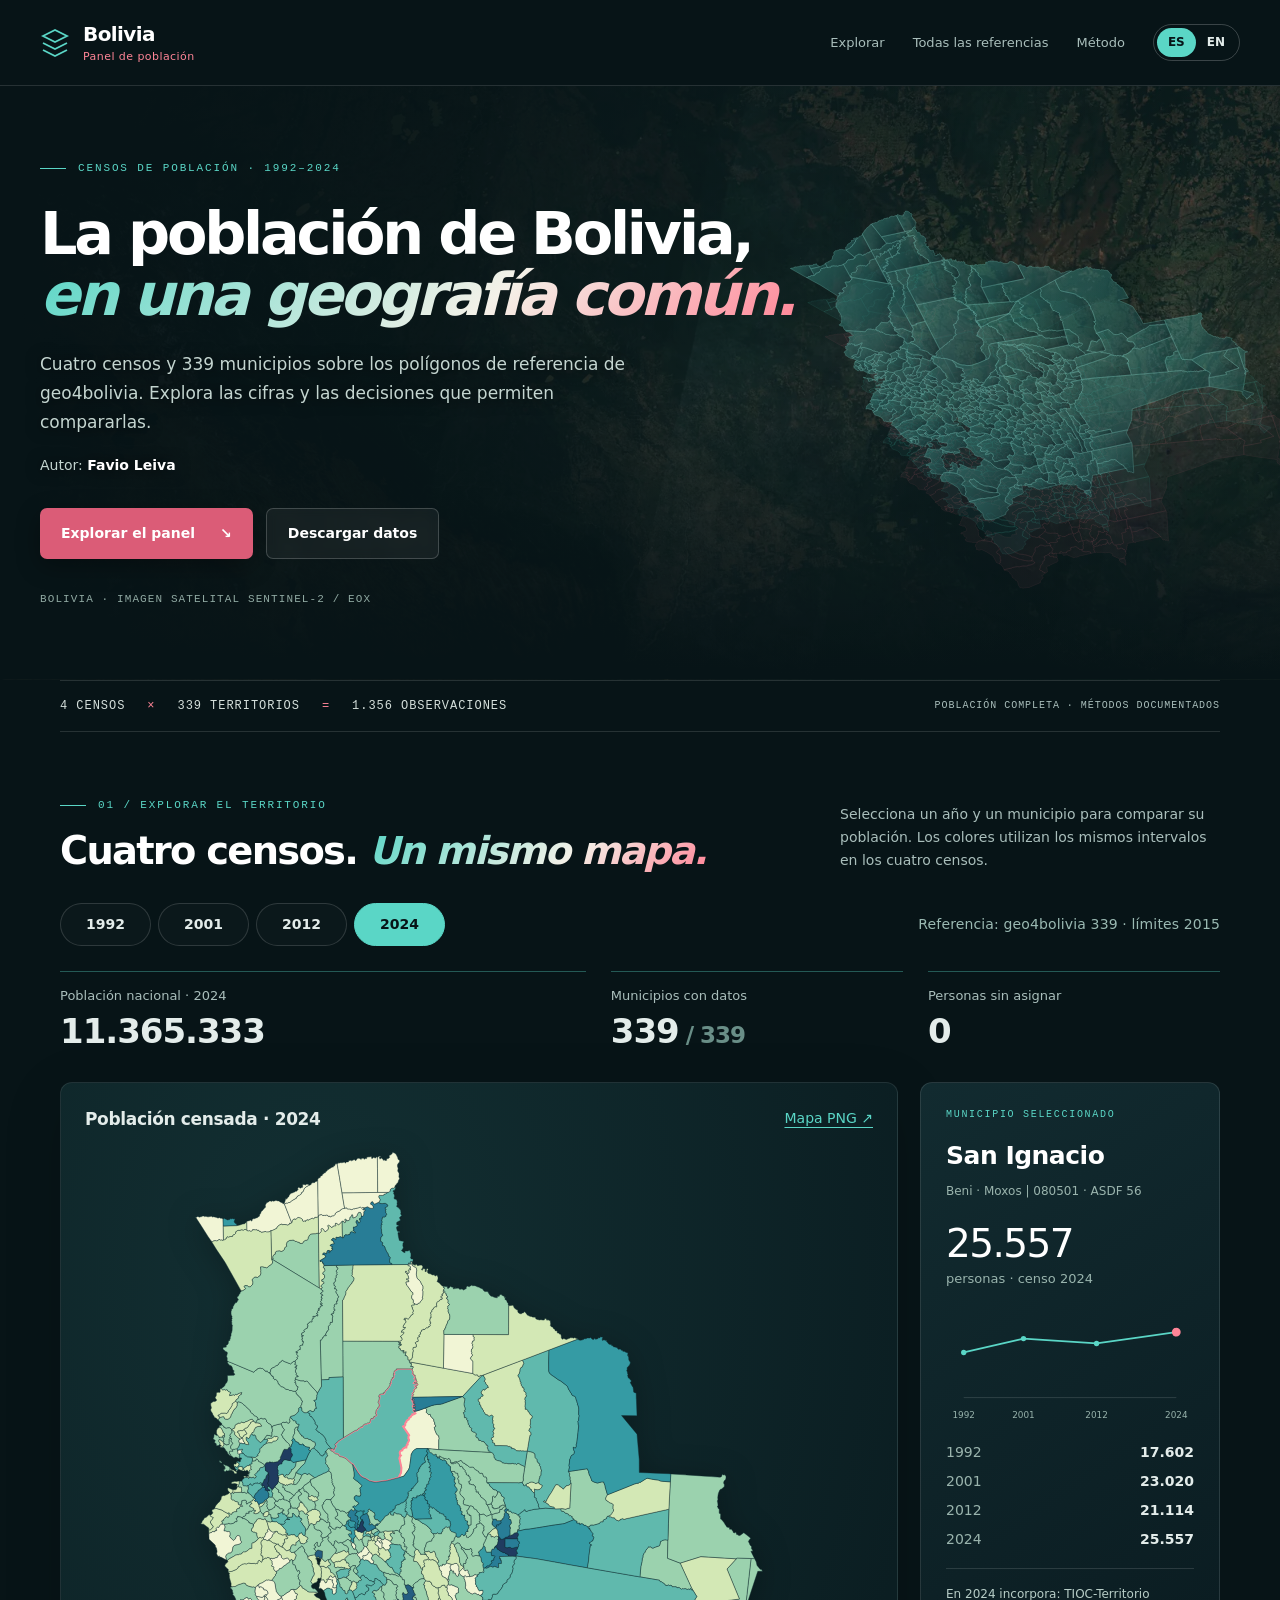
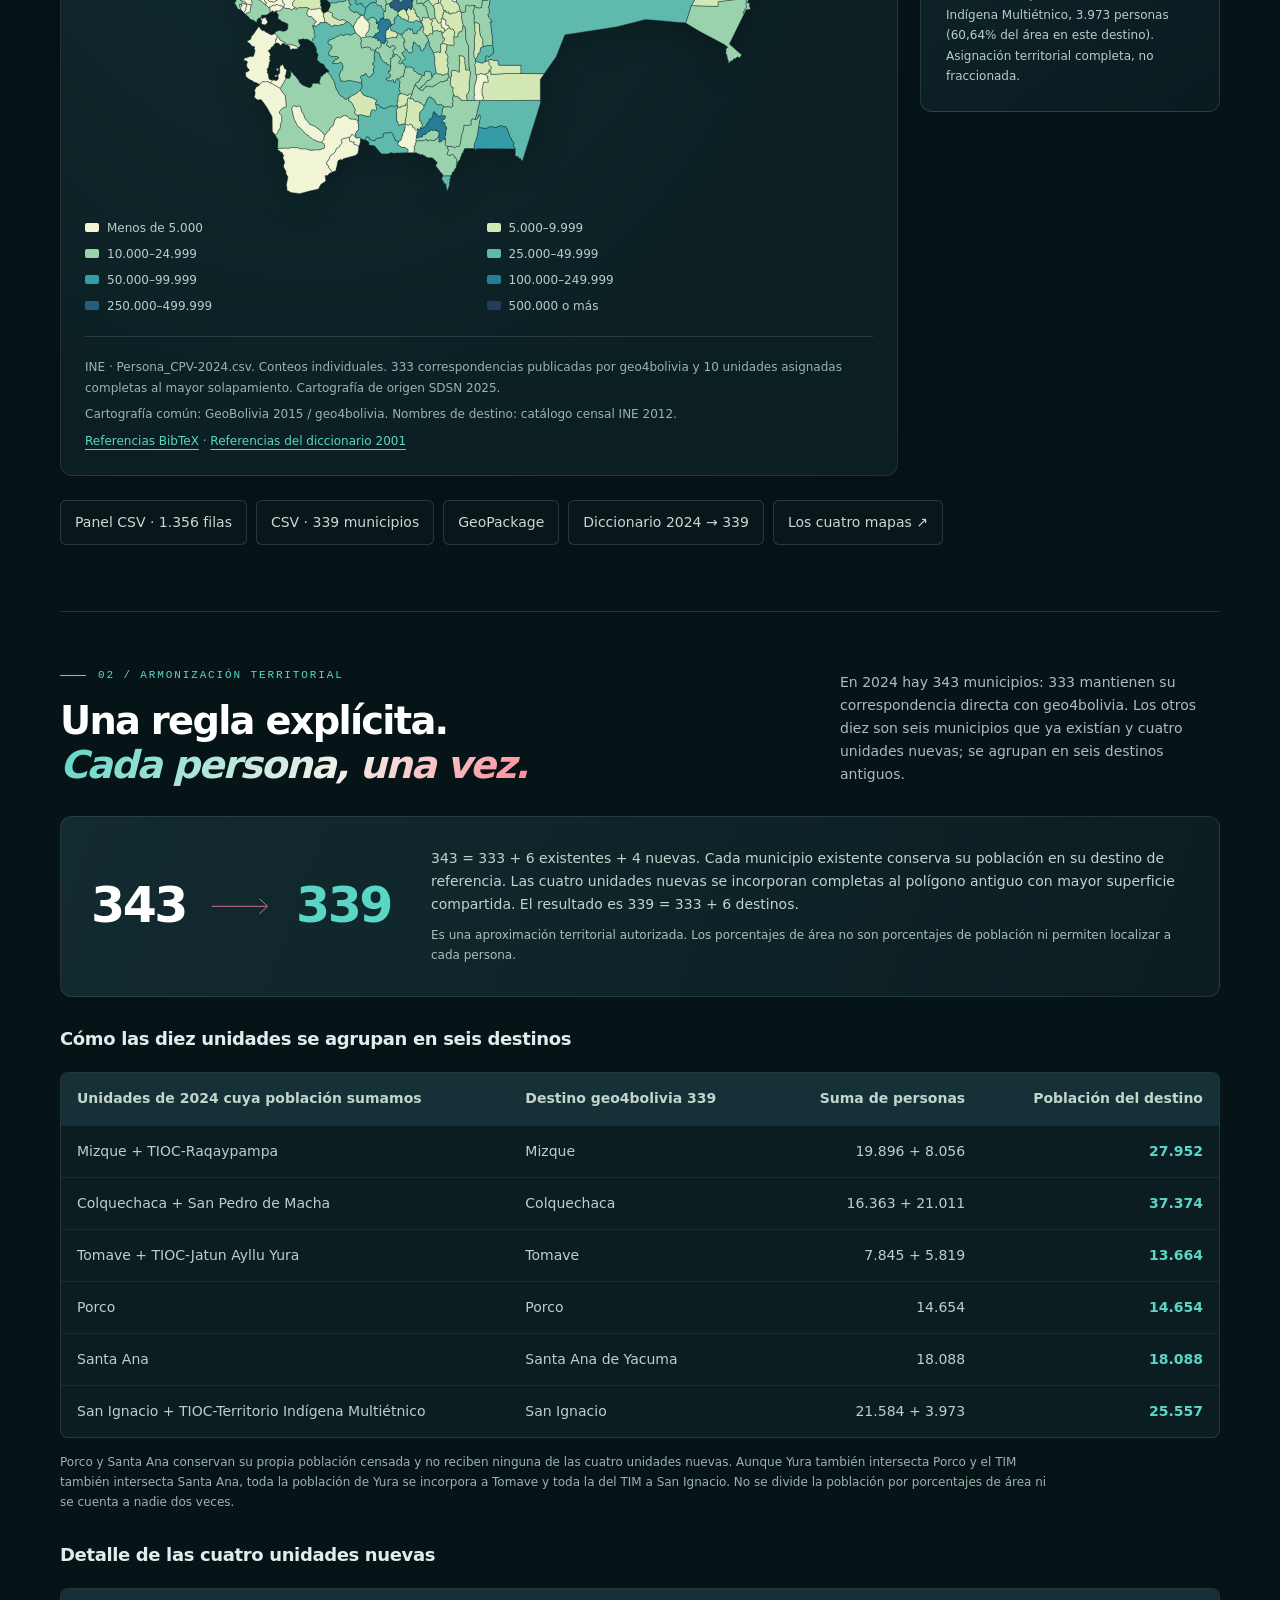
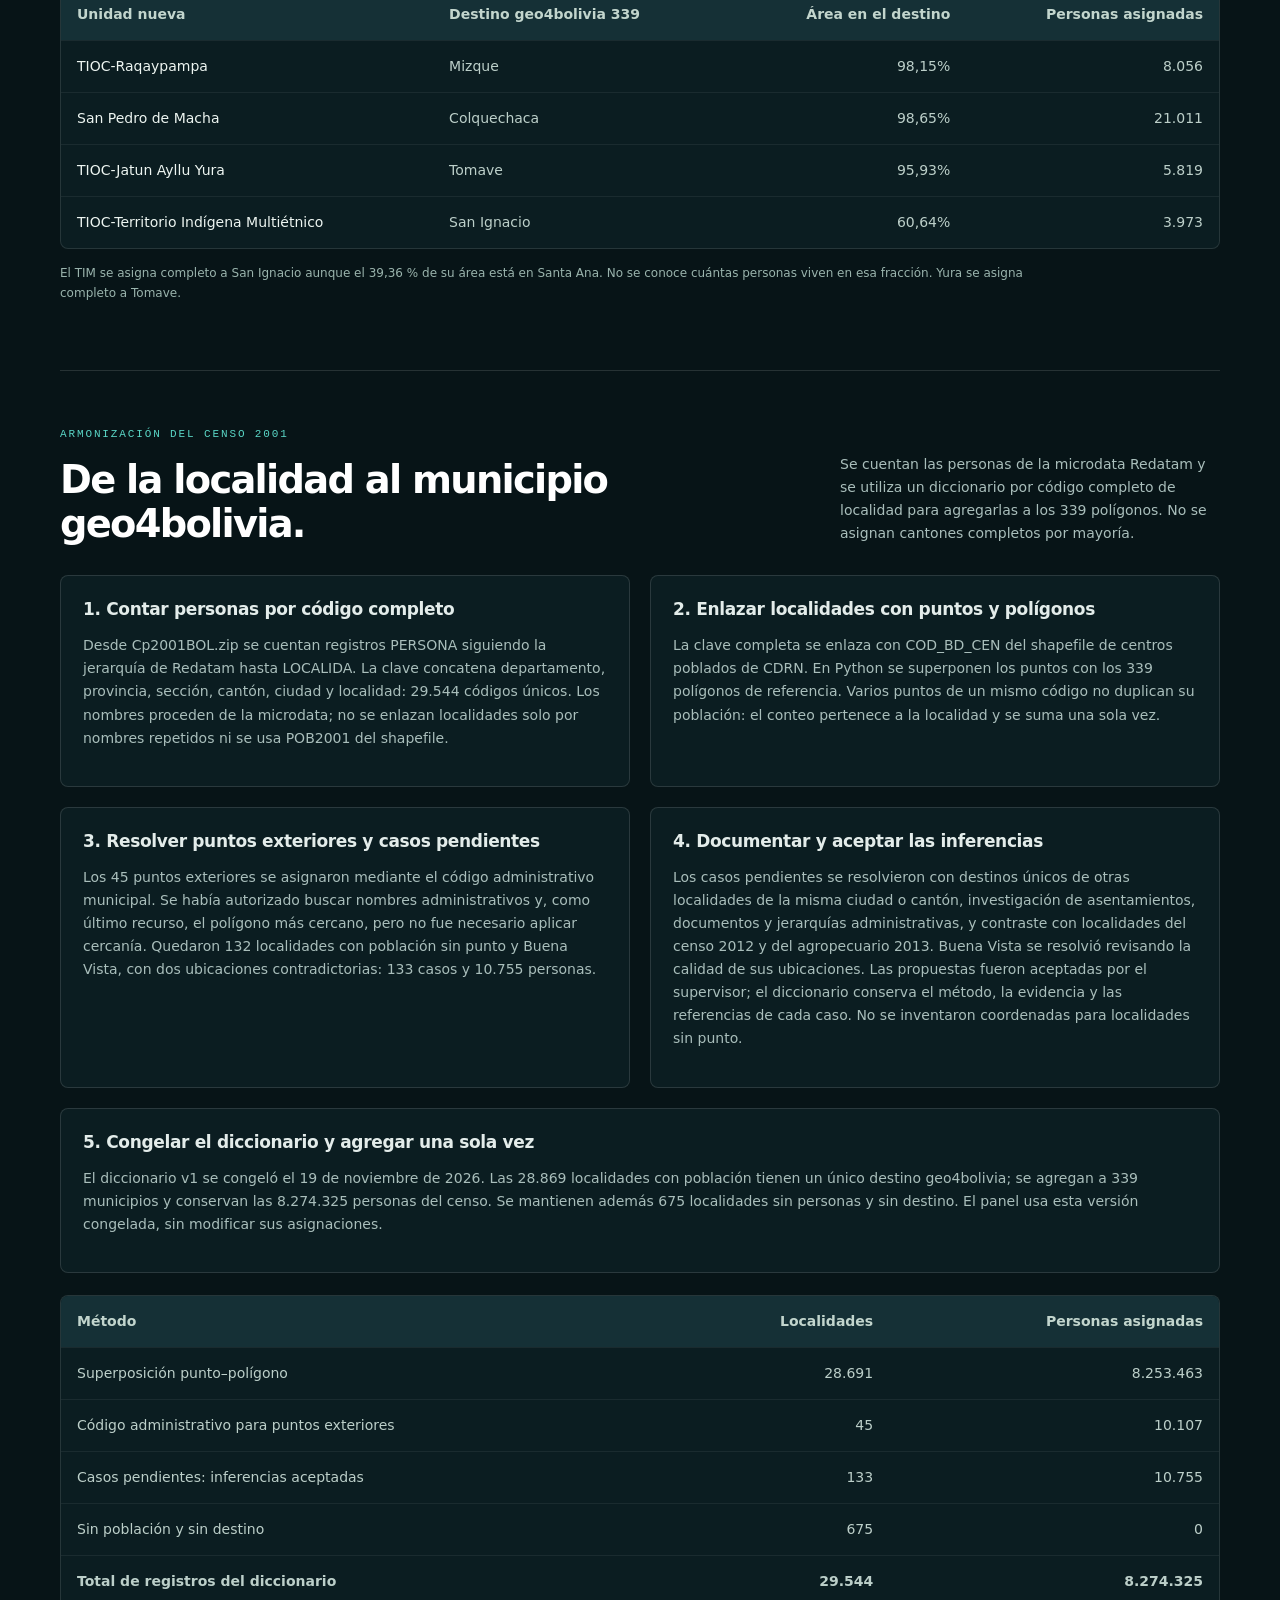
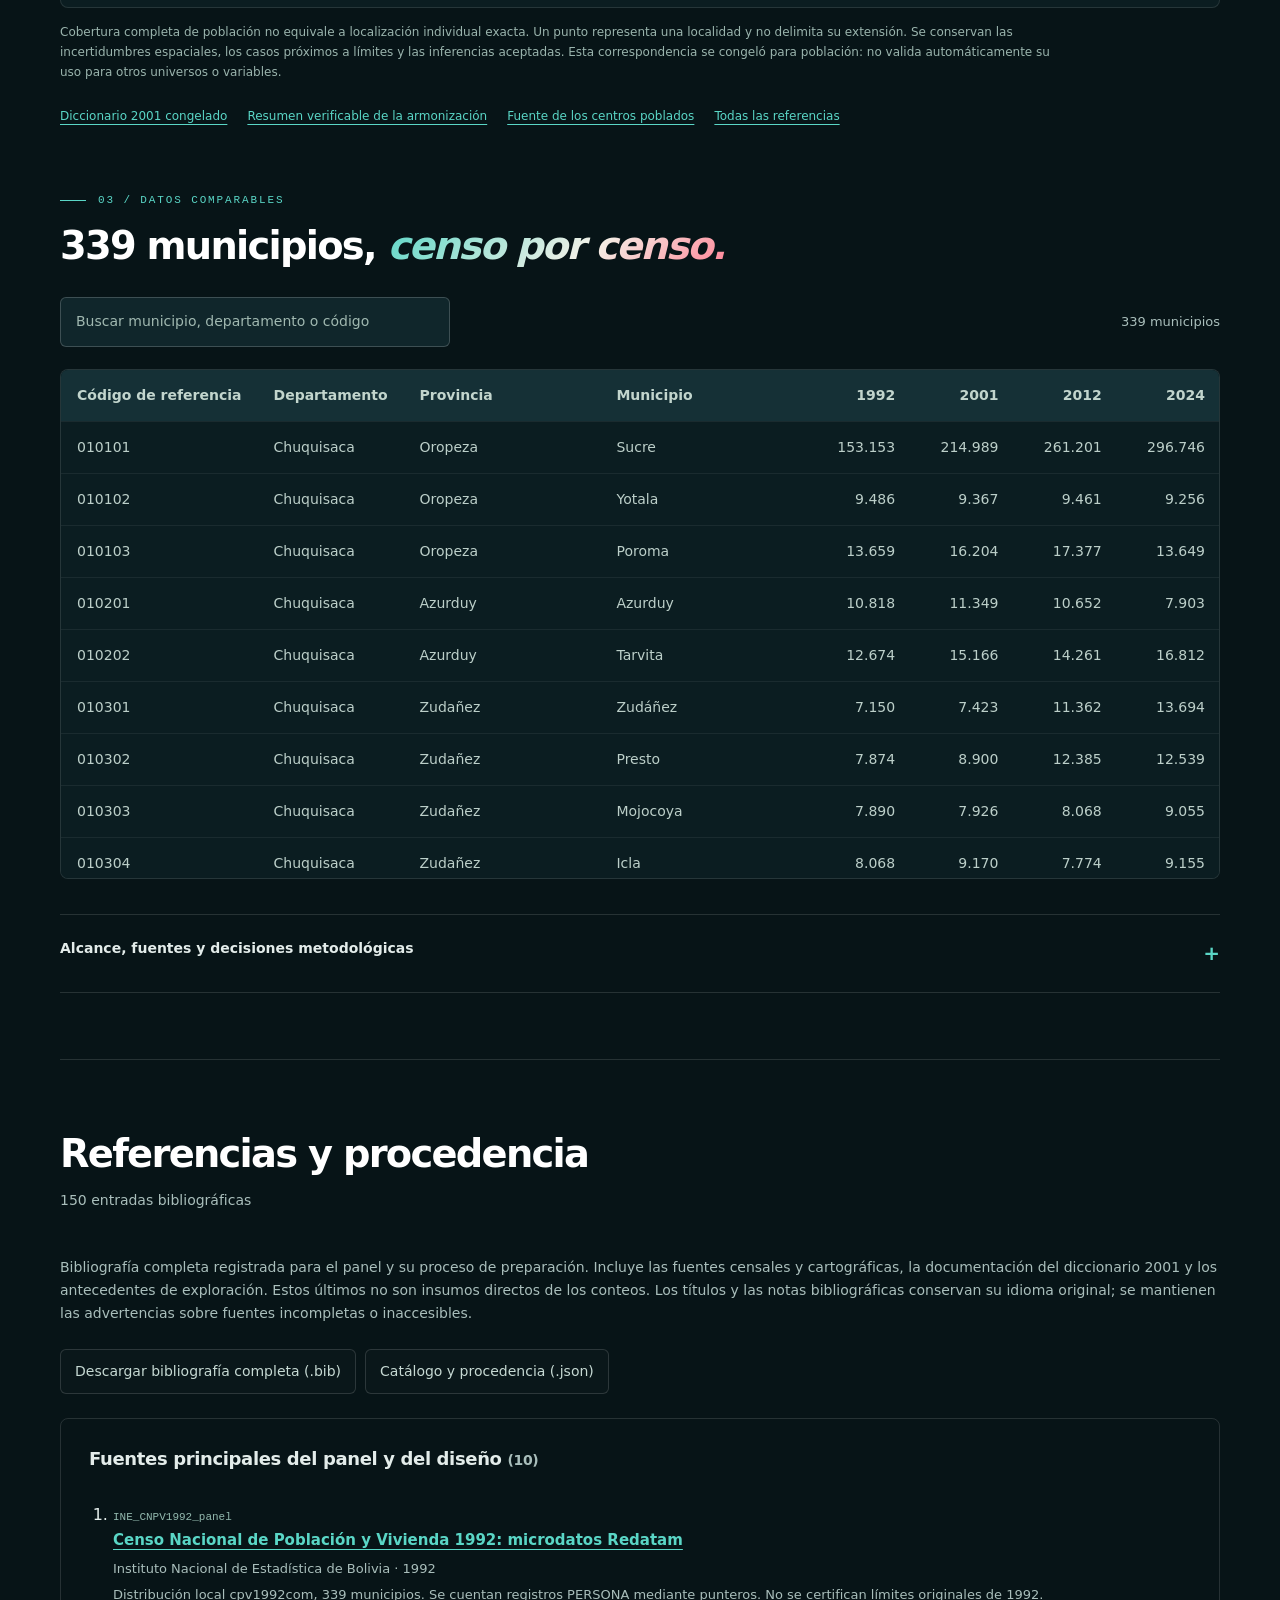
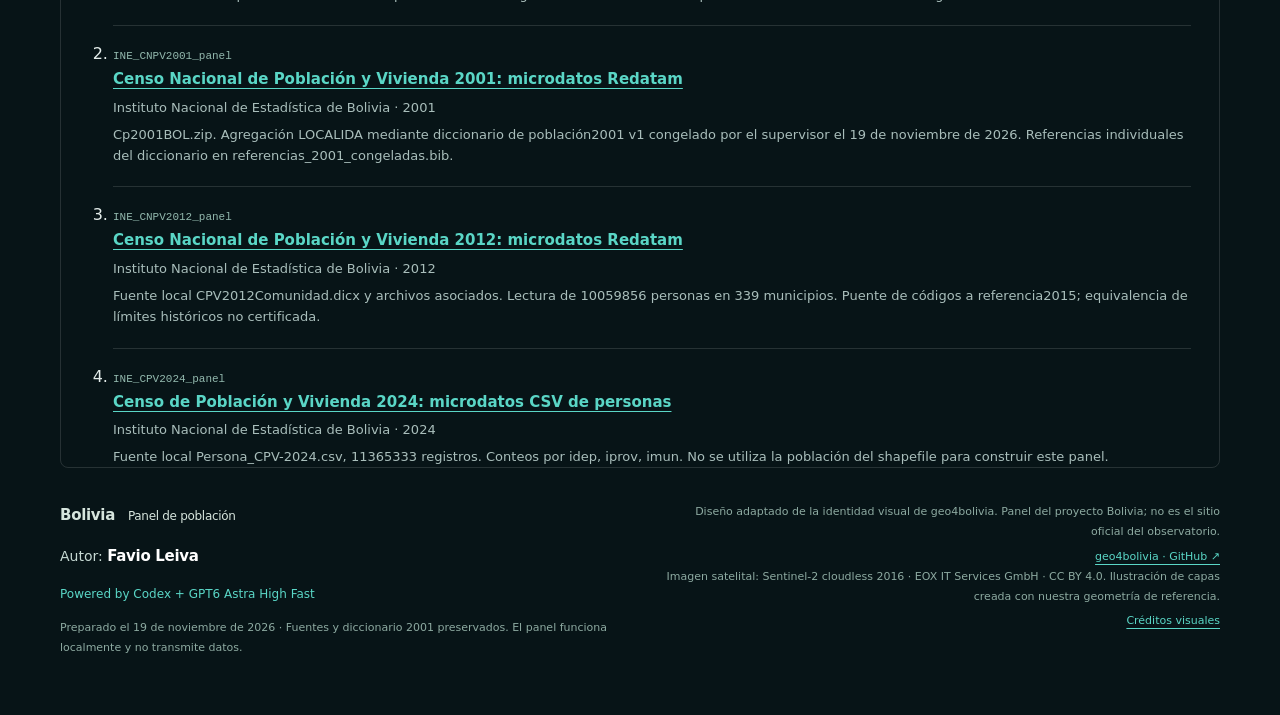
==== commit 0b9c15a0: "Add MIT license, CITATION.cff, and clean review status notices" ====
--- a/docs/Panel339/index.html
+++ b/docs/Panel339/index.html
@@ -388,8 +388,8 @@
 <footer><div><strong>Bolivia <span data-i18n="brandSub">Panel de población</span></strong><p class="author-line"><span data-i18n="authorLabel">Autor</span>: <strong>Favio Leiva</strong></p><p class="powered">Powered by Codex + GPT6 Astra High Fast</p><p data-i18n="footer"></p></div><div class="credits"><p data-i18n="designCredit"></p><a href="https://github.com/quarcs-lab/geo4bolivia" target="_blank" rel="noopener">geo4bolivia · GitHub ↗</a><p data-i18n="imageCredit"></p><a href="assets/credits.txt" data-i18n="assetCredits">Créditos visuales</a></div></footer>
 </main><div id="tooltip"></div><script id="paneldata" type="application/json">{"rows": [{"asdf_id": 0, "population_1992": 376, "population_2001": 952, "population_2012": 2702, "population_2024": 3882, "target_code": "040505", "target_name_census2012": "Esmeralda", "target_department": "Oruro", "target_province": "Litoral"}, {"asdf_id": 1, "population_1992": 2265, "population_2001": 3265, "population_2012": 4051, "population_2024": 5161, "target_code": "040202", "target_name_census2012": "Quillacas", "target_department": "Oruro", "target_province": "Abaroa"}, {"asdf_id": 2, "population_1992": 1602, "population_2001": 2975, "population_2012": 2973, "population_2024": 3197, "target_code": "040802", "target_name_census2012": "Pampa Aullagas", "target_department": "Oruro", "target_province": "Ladislao Cabrera"}, {"asdf_id": 3, "population_1992": 39890, "population_2001": 36909, "population_2012": 41104, "population_2024": 41686, "target_code": "050203", "target_name_census2012": "Llallagua", "target_department": "Potosi", "target_province": "Rafael Bustillo"}, {"asdf_id": 4, "population_1992": 8227, "population_2001": 8952, "population_2012": 8704, "population_2024": 8458, "target_code": "050702", "target_name_census2012": "Caripuyo", "target_department": "Potosi", "target_province": "Alonso de Ibañez"}, {"asdf_id": 5, "population_1992": 20795, "population_2001": 26281, "population_2012": 23267, "population_2024": 23123, "target_code": "030201", "target_name_census2012": "Aiquile", "target_department": "Cochabamba", "target_province": "Campero"}, {"asdf_id": 6, "population_1992": 15285, "population_2001": 18657, "population_2012": 19611, "population_2024": 17205, "target_code": "050701", "target_name_census2012": "Villa de Sacaca", "target_department": "Potosi", "target_province": "Alonso de Ibañez"}, {"asdf_id": 7, "population_1992": 5817, "population_2001": 6162, "population_2012": 6161, "population_2024": 4471, "target_code": "051302", "target_name_census2012": "Acasio", "target_department": "Potosi", "target_province": "Bernardino Bilbao Rioja"}, {"asdf_id": 8, "population_1992": 19674, "population_2001": 19379, "population_2012": 24677, "population_2024": 20118, "target_code": "040701", "target_name_census2012": "Huanuni", "target_department": "Oruro", "target_province": "Pantaleon Dalence"}, {"asdf_id": 9, "population_1992": 983, "population_2001": 1650, "population_2012": 1003, "population_2024": 4011, "target_code": "040501", "target_name_census2012": "Huachacalla", "target_department": "Oruro", "target_province": "Litoral"}, {"asdf_id": 10, "population_1992": 7712, "population_2001": 10221, "population_2012": 13283, "population_2024": 13502, "target_code": "041401", "target_name_census2012": "Huari", "target_department": "Oruro", "target_province": "Sebastián Pagador"}, {"asdf_id": 11, "population_1992": 8068, "population_2001": 5469, "population_2012": 5955, "population_2024": 4251, "target_code": "040602", "target_name_census2012": "Pazña", "target_department": "Oruro", "target_province": "Poopo"}, {"asdf_id": 12, "population_1992": 5949, "population_2001": 5765, "population_2012": 8135, "population_2024": 8599, "target_code": "031402", "target_name_census2012": "Villa Rivero", "target_department": "Cochabamba", "target_province": "Punata"}, {"asdf_id": 13, "population_1992": 3005, "population_2001": 4588, "population_2012": 5216, "population_2024": 6311, "target_code": "041201", "target_name_census2012": "Santiago de Andamarca", "target_department": "Oruro", "target_province": "Sur Carangas"}, {"asdf_id": 14, "population_1992": 1199, "population_2001": 1535, "population_2012": 2004, "population_2024": 2052, "target_code": "021803", "target_name_census2012": "Chacarilla", "target_department": "La Paz", "target_province": "Gualberto Villarroel"}, {"asdf_id": 15, "population_1992": 7816, "population_2001": 9720, "population_2012": 17445, "population_2024": 29375, "target_code": "030403", "target_name_census2012": "Arbieto", "target_department": "Cochabamba", "target_province": "Esteban Arze"}, {"asdf_id": 16, "population_1992": 5039, "population_2001": 6306, "population_2012": 7003, "population_2024": 6649, "target_code": "021802", "target_name_census2012": "Papel Pampa", "target_department": "La Paz", "target_province": "Gualberto Villarroel"}, {"asdf_id": 17, "population_1992": 6605, "population_2001": 9867, "population_2012": 8903, "population_2024": 9102, "target_code": "021302", "target_name_census2012": "Umala", "target_department": "La Paz", "target_province": "Aroma"}, {"asdf_id": 18, "population_1992": 185752, "population_2001": 201660, "population_2012": 264943, "population_2024": 298350, "target_code": "040101", "target_name_census2012": "Oruro", "target_department": "Oruro", "target_province": "Cercado"}, {"asdf_id": 19, "population_1992": 4900, "population_2001": 5907, "population_2012": 5502, "population_2024": 5996, "target_code": "041601", "target_name_census2012": "Huayllamarca", "target_department": "Oruro", "target_province": "Nor Carangas"}, {"asdf_id": 20, "population_1992": 5447, "population_2001": 8134, "population_2012": 8858, "population_2024": 9217, "target_code": "021801", "target_name_census2012": "San Pedro Cuarahuara", "target_department": "La Paz", "target_province": "Gualberto Villarroel"}, {"asdf_id": 21, "population_1992": 2391, "population_2001": 2284, "population_2012": 3740, "population_2024": 3980, "target_code": "030703", "target_name_census2012": "Sicaya", "target_department": "Cochabamba", "target_province": "Capinota"}, {"asdf_id": 22, "population_1992": 7932, "population_2001": 12903, "population_2012": 16659, "population_2024": 17974, "target_code": "071402", "target_name_census2012": "Puerto Quijarro", "target_department": "Santa Cruz", "target_province": "German Busch"}, {"asdf_id": 23, "population_1992": 15721, "population_2001": 16969, "population_2012": 19477, "population_2024": 19427, "target_code": "030701", "target_name_census2012": "Capinota", "target_department": "Cochabamba", "target_province": "Capinota"}, {"asdf_id": 24, "population_1992": 8978, "population_2001": 11554, "population_2012": 10597, "population_2024": 10632, "target_code": "030601", "target_name_census2012": "Arque", "target_department": "Cochabamba", "target_province": "Arque"}, {"asdf_id": 25, "population_1992": 10490, "population_2001": 11673, "population_2012": 10647, "population_2024": 13551, "target_code": "020301", "target_name_census2012": "Corocoro", "target_department": "La Paz", "target_province": "Pacajes"}, {"asdf_id": 26, "population_1992": 12156, "population_2001": 11691, "population_2012": 13562, "population_2024": 13054, "target_code": "031403", "target_name_census2012": "San Benito", "target_department": "Cochabamba", "target_province": "Punata"}, {"asdf_id": 27, "population_1992": 8318, "population_2001": 12008, "population_2012": 12484, "population_2024": 16497, "target_code": "020902", "target_name_census2012": "Sapahaqui", "target_department": "La Paz", "target_province": "Loayza"}, {"asdf_id": 28, "population_1992": 9653, "population_2001": 10710, "population_2012": 11355, "population_2024": 13598, "target_code": "020905", "target_name_census2012": "Cairoma", "target_department": "La Paz", "target_province": "Loayza"}, {"asdf_id": 29, "population_1992": 17052, "population_2001": 18646, "population_2012": 19620, "population_2024": 23505, "target_code": "021004", "target_name_census2012": "Colquiri", "target_department": "La Paz", "target_province": "Inquisivi"}, {"asdf_id": 30, "population_1992": 6685, "population_2001": 6883, "population_2012": 7913, "population_2024": 9552, "target_code": "021005", "target_name_census2012": "Ichoca", "target_department": "La Paz", "target_province": "Inquisivi"}, {"asdf_id": 31, "population_1992": 22250, "population_2001": 38933, "population_2012": 89284, "population_2024": 147726, "target_code": "070104", "target_name_census2012": "La Guardia", "target_department": "Santa Cruz", "target_province": "Andrés Ibañez"}, {"asdf_id": 32, "population_1992": 3863, "population_2001": 3366, "population_2012": 2767, "population_2024": 2793, "target_code": "070803", "target_name_census2012": "Moro Moro", "target_department": "Santa Cruz", "target_province": "Vallegrande"}, {"asdf_id": 33, "population_1992": 23320, "population_2001": 38580, "population_2012": 49652, "population_2024": 55697, "target_code": "070105", "target_name_census2012": "El Torno", "target_department": "Santa Cruz", "target_province": "Andrés Ibañez"}, {"asdf_id": 34, "population_1992": 9142, "population_2001": 9669, "population_2012": 10472, "population_2024": 11843, "target_code": "070901", "target_name_census2012": "Samaipata", "target_department": "Santa Cruz", "target_province": "Florida"}, {"asdf_id": 35, "population_1992": 31808, "population_2001": 32860, "population_2012": 32520, "population_2024": 26715, "target_code": "010702", "target_name_census2012": "San Lucas", "target_department": "Chuquisaca", "target_province": "Nor Cinti"}, {"asdf_id": 36, "population_1992": 18793, "population_2001": 17957, "population_2012": 17731, "population_2024": 14848, "target_code": "010902", "target_name_census2012": "Culpina", "target_department": "Chuquisaca", "target_province": "Sud Cinti"}, {"asdf_id": 37, "population_1992": 8837, "population_2001": 10447, "population_2012": 13056, "population_2024": 16484, "target_code": "010703", "target_name_census2012": "Incahuasi", "target_department": "Chuquisaca", "target_province": "Nor Cinti"}, {"asdf_id": 38, "population_1992": 5413, "population_2001": 9291, "population_2012": 9191, "population_2024": 10200, "target_code": "070404", "target_name_census2012": "San Juan de Yapacaní", "target_department": "Santa Cruz", "target_province": "Ichilo"}, {"asdf_id": 39, "population_1992": 14569, "population_2001": 22597, "population_2012": 27200, "population_2024": 28942, "target_code": "050102", "target_name_census2012": "Tinguipaya", "target_department": "Potosi", "target_province": "Tomas Frias"}, {"asdf_id": 40, "population_1992": 22005, "population_2001": 27637, "population_2012": 30012, "population_2024": 28416, "target_code": "050501", "target_name_census2012": "S.P. De Buena Vista", "target_department": "Potosi", "target_province": "Charcas"}, {"asdf_id": 41, "population_1992": 13653, "population_2001": 15199, "population_2012": 13136, "population_2024": 16953, "target_code": "020202", "target_name_census2012": "Ancoraimes", "target_department": "La Paz", "target_province": "Omasuyos"}, {"asdf_id": 42, "population_1992": 7733, "population_2001": 9645, "population_2012": 12997, "population_2024": 12740, "target_code": "050901", "target_name_census2012": "Colcha \"K\"", "target_department": "Potosi", "target_province": "Nor Lípez"}, {"asdf_id": 43, "population_1992": 13006, "population_2001": 14183, "population_2012": 14589, "population_2024": 17336, "target_code": "020403", "target_name_census2012": "Pto. Carabuco", "target_department": "La Paz", "target_province": "Camacho"}, {"asdf_id": 44, "population_1992": 2074, "population_2001": 4690, "population_2012": 8018, "population_2024": 15504, "target_code": "040901", "target_name_census2012": "Sabaya", "target_department": "Oruro", "target_province": "Sabaya"}, {"asdf_id": 45, "population_1992": 3679, "population_2001": 3896, "population_2012": 3828, "population_2024": 4269, "target_code": "080601", "target_name_census2012": "Loreto", "target_department": "Beni", "target_province": "Marban"}, {"asdf_id": 46, "population_1992": 12008, "population_2001": 12764, "population_2012": 14789, "population_2024": 13664, "target_code": "051202", "target_name_census2012": "Tomave", "target_department": "Potosi", "target_province": "Antonio Quijarro"}, {"asdf_id": 47, "population_1992": 5737, "population_2001": 5959, "population_2012": 10866, "population_2024": 14654, "target_code": "051203", "target_name_census2012": "Porco", "target_department": "Potosi", "target_province": "Antonio Quijarro"}, {"asdf_id": 48, "population_1992": 19568, "population_2001": 23765, "population_2012": 39867, "population_2024": 46071, "target_code": "060303", "target_name_census2012": "Villamontes", "target_department": "Tarija", "target_province": "Gran Chaco"}, {"asdf_id": 49, "population_1992": 7640, "population_2001": 7956, "population_2012": 8979, "population_2024": 12253, "target_code": "050103", "target_name_census2012": "Yocalla", "target_department": "Potosi", "target_province": "Tomas Frias"}, {"asdf_id": 50, "population_1992": 1521, "population_2001": 2025, "population_2012": 2759, "population_2024": 3121, "target_code": "050104", "target_name_census2012": "Urmiri", "target_department": "Potosi", "target_province": "Tomas Frias"}, {"asdf_id": 51, "population_1992": 13516, "population_2001": 17712, "population_2012": 15665, "population_2024": 17811, "target_code": "020402", "target_name_census2012": "Mocomoco", "target_department": "La Paz", "target_province": "Camacho"}, {"asdf_id": 52, "population_1992": 4228, "population_2001": 5384, "population_2012": 7390, "population_2024": 6048, "target_code": "071302", "target_name_census2012": "Saipina", "target_department": "Santa Cruz", "target_province": "Manuel Maria Caballero"}, {"asdf_id": 53, "population_1992": 4951, "population_2001": 5823, "population_2012": 5643, "population_2024": 6700, "target_code": "030203", "target_name_census2012": "Omereque", "target_department": "Cochabamba", "target_province": "Campero"}, {"asdf_id": 54, "population_1992": 8272, "population_2001": 11178, "population_2012": 15317, "population_2024": 23126, "target_code": "070103", "target_name_census2012": "Porongo", "target_department": "Santa Cruz", "target_province": "Andrés Ibañez"}, {"asdf_id": 55, "population_1992": 709584, "population_2001": 1137077, "population_2012": 1454539, "population_2024": 1610982, "target_code": "070101", "target_name_census2012": "Santa Cruz de la Sierra", "target_department": "Santa Cruz", "target_province": "Andrés Ibañez"}, {"asdf_id": 56, "population_1992": 17602, "population_2001": 23020, "population_2012": 21114, "population_2024": 25557, "target_code": "080501", "target_name_census2012": "San Ignacio", "target_department": "Beni", "target_province": "Moxos"}, {"asdf_id": 57, "population_1992": 2175, "population_2001": 2690, "population_2012": 5277, "population_2024": 7913, "target_code": "080102", "target_name_census2012": "San Javier", "target_department": "Beni", "target_province": "Cercado"}, {"asdf_id": 58, "population_1992": 9516, "population_2001": 14073, "population_2012": 19103, "population_2024": 15246, "target_code": "071005", "target_name_census2012": "San Pedro", "target_department": "Santa Cruz", "target_province": "Obispo Santiestevan"}, {"asdf_id": 59, "population_1992": 8681, "population_2001": 7757, "population_2012": 10458, "population_2024": 15565, "target_code": "021003", "target_name_census2012": "Cajuata", "target_department": "La Paz", "target_province": "Inquisivi"}, {"asdf_id": 60, "population_1992": 15195, "population_2001": 16132, "population_2012": 14717, "population_2024": 18679, "target_code": "021001", "target_name_census2012": "Inquisivi", "target_department": "La Paz", "target_province": "Inquisivi"}, {"asdf_id": 61, "population_1992": 11929, "population_2001": 11383, "population_2012": 17276, "population_2024": 23279, "target_code": "021102", "target_name_census2012": "Irupana", "target_department": "La Paz", "target_province": "Sud Yungas"}, {"asdf_id": 62, "population_1992": 11101, "population_2001": 13204, "population_2012": 17823, "population_2024": 18303, "target_code": "021101", "target_name_census2012": "Chulumani", "target_department": "La Paz", "target_province": "Sud Yungas"}, {"asdf_id": 63, "population_1992": 5886, "population_2001": 6163, "population_2012": 7587, "population_2024": 9189, "target_code": "040601", "target_name_census2012": "Poopó", "target_department": "Oruro", "target_province": "Poopo"}, {"asdf_id": 64, "population_1992": 4040, "population_2001": 4941, "population_2012": 5531, "population_2024": 6637, "target_code": "041301", "target_name_census2012": "San Pedro de Totora", "target_department": "Oruro", "target_province": "San Pedro de Totora"}, {"asdf_id": 65, "population_1992": 31862, "population_2001": 36356, "population_2012": 33922, "population_2024": 31904, "target_code": "050301", "target_name_census2012": "Betanzos", "target_department": "Potosi", "target_province": "Cornelio Saavedra"}, {"asdf_id": 66, "population_1992": 3799, "population_2001": 3818, "population_2012": 5207, "population_2024": 5803, "target_code": "040402", "target_name_census2012": "Turco", "target_department": "Oruro", "target_province": "Sajama"}, {"asdf_id": 67, "population_1992": 366, "population_2001": 387, "population_2012": 727, "population_2024": 1140, "target_code": "041502", "target_name_census2012": "Todos Santos", "target_department": "Oruro", "target_province": "Mejillones"}, {"asdf_id": 68, "population_1992": 9710, "population_2001": 14924, "population_2012": 18800, "population_2024": 30118, "target_code": "071101", "target_name_census2012": "Concepción", "target_department": "Santa Cruz", "target_province": "Ñuflo de Chávez"}, {"asdf_id": 69, "population_1992": 9248, "population_2001": 15455, "population_2012": 19217, "population_2024": 17999, "target_code": "070602", "target_name_census2012": "Santa Rosa del Sara", "target_department": "Santa Cruz", "target_province": "Sara"}, {"asdf_id": 70, "population_1992": 3355, "population_2001": 3666, "population_2012": 4111, "population_2024": 4630, "target_code": "080803", "target_name_census2012": "Huacaraje", "target_department": "Beni", "target_province": "Itenez"}, {"asdf_id": 71, "population_1992": 221, "population_2001": 388, "population_2012": 509, "population_2024": 1262, "target_code": "041501", "target_name_census2012": "La Rivera", "target_department": "Oruro", "target_province": "Mejillones"}, {"asdf_id": 72, "population_1992": 17763, "population_2001": 19339, "population_2012": 21991, "population_2024": 20864, "target_code": "060601", "target_name_census2012": "Entre Ríos", "target_department": "Tarija", "target_province": "Burnet O' Oconnor"}, {"asdf_id": 73, "population_1992": 4195, "population_2001": 5615, "population_2012": 6917, "population_2024": 6808, "target_code": "080701", "target_name_census2012": "San Joaquín", "target_department": "Beni", "target_province": "Mamore"}, {"asdf_id": 74, "population_1992": 4803, "population_2001": 5927, "population_2012": 4955, "population_2024": 5489, "target_code": "080702", "target_name_census2012": "San Ramón", "target_department": "Beni", "target_province": "Mamore"}, {"asdf_id": 75, "population_1992": 9563, "population_2001": 11384, "population_2012": 12189, "population_2024": 13648, "target_code": "020803", "target_name_census2012": "Tiahuanacu", "target_department": "La Paz", "target_province": "Ingavi"}, {"asdf_id": 76, "population_1992": 23650, "population_2001": 27955, "population_2012": 35199, "population_2024": 37374, "target_code": "050401", "target_name_census2012": "Colquechaca", "target_department": "Potosi", "target_province": "Chayanta"}, {"asdf_id": 77, "population_1992": 16993, "population_2001": 22366, "population_2012": 26330, "population_2024": 32641, "target_code": "050403", "target_name_census2012": "Pocoata", "target_department": "Potosi", "target_province": "Chayanta"}, {"asdf_id": 78, "population_1992": 3133, "population_2001": 2901, "population_2012": 4150, "population_2024": 4187, "target_code": "051401", "target_name_census2012": "Llica", "target_department": "Potosi", "target_province": "Daniel Campos"}, {"asdf_id": 79, "population_1992": 69027, "population_2001": 104817, "population_2012": 137182, "population_2024": 166741, "target_code": "030901", "target_name_census2012": "Quillacollo", "target_department": "Cochabamba", "target_province": "Quillacollo"}, {"asdf_id": 80, "population_1992": 69610, "population_2001": 117619, "population_2012": 172466, "population_2024": 219092, "target_code": "031001", "target_name_census2012": "Sacaba", "target_department": "Cochabamba", "target_province": "Chapare"}, {"asdf_id": 81, "population_1992": 13371, "population_2001": 37223, "population_2012": 53904, "population_2024": 61840, "target_code": "030903", "target_name_census2012": "Tiquipaya", "target_department": "Cochabamba", "target_province": "Quillacollo"}, {"asdf_id": 82, "population_1992": 22219, "population_2001": 41637, "population_2012": 51990, "population_2024": 66505, "target_code": "030905", "target_name_census2012": "Colcapirhua", "target_department": "Cochabamba", "target_province": "Quillacollo"}, {"asdf_id": 83, "population_1992": 20007, "population_2001": 31116, "population_2012": 41571, "population_2024": 55908, "target_code": "030902", "target_name_census2012": "SipeSipe", "target_department": "Cochabamba", "target_province": "Quillacollo"}, {"asdf_id": 84, "population_1992": 20573, "population_2001": 31614, "population_2012": 51968, "population_2024": 56064, "target_code": "030904", "target_name_census2012": "Vinto", "target_department": "Cochabamba", "target_province": "Quillacollo"}, {"asdf_id": 85, "population_1992": 8406, "population_2001": 8819, "population_2012": 8242, "population_2024": 11273, "target_code": "030401", "target_name_census2012": "Tarata", "target_department": "Cochabamba", "target_province": "Esteban Arze"}, {"asdf_id": 86, "population_1992": 13995, "population_2001": 14219, "population_2012": 14665, "population_2024": 14821, "target_code": "031201", "target_name_census2012": "Totora", "target_department": "Cochabamba", "target_province": "Carrasco"}, {"asdf_id": 87, "population_1992": 10784, "population_2001": 13273, "population_2012": 12879, "population_2024": 13651, "target_code": "070401", "target_name_census2012": "Buena Vista", "target_department": "Santa Cruz", "target_province": "Ichilo"}, {"asdf_id": 88, "population_1992": 12934, "population_2001": 16342, "population_2012": 20093, "population_2024": 18942, "target_code": "070402", "target_name_census2012": "San Carlos", "target_department": "Santa Cruz", "target_province": "Ichilo"}, {"asdf_id": 89, "population_1992": 7812, "population_2001": 9908, "population_2012": 11377, "population_2024": 12785, "target_code": "080801", "target_name_census2012": "Magdalena", "target_department": "Beni", "target_province": "Itenez"}, {"asdf_id": 90, "population_1992": 18606, "population_2001": 16184, "population_2012": 17885, "population_2024": 20743, "target_code": "070601", "target_name_census2012": "Portachuelo", "target_department": "Santa Cruz", "target_province": "Sara"}, {"asdf_id": 91, "population_1992": 1109, "population_2001": 1666, "population_2012": 2284, "population_2024": 1936, "target_code": "051003", "target_name_census2012": "San Antonio de Esmoruco", "target_department": "Potosi", "target_province": "Sur Lípez"}, {"asdf_id": 92, "population_1992": 11174, "population_2001": 12286, "population_2012": 14781, "population_2024": 15923, "target_code": "060401", "target_name_census2012": "Uriondo", "target_department": "Tarija", "target_province": "Aviles"}, {"asdf_id": 93, "population_1992": 637, "population_2001": 716, "population_2012": 1180, "population_2024": 1025, "target_code": "051002", "target_name_census2012": "Mojinete", "target_department": "Potosi", "target_province": "Sur Lípez"}, {"asdf_id": 94, "population_1992": 47228, "population_2001": 83518, "population_2012": 92245, "population_2024": 97634, "target_code": "060301", "target_name_census2012": "Yacuiba", "target_department": "Tarija", "target_province": "Gran Chaco"}, {"asdf_id": 95, "population_1992": 5036, "population_2001": 5185, "population_2012": 5490, "population_2024": 4754, "target_code": "060402", "target_name_census2012": "Yunchará", "target_department": "Tarija", "target_province": "Aviles"}, {"asdf_id": 96, "population_1992": 7816, "population_2001": 9035, "population_2012": 15366, "population_2024": 15559, "target_code": "060302", "target_name_census2012": "Caraparí", "target_department": "Tarija", "target_province": "Gran Chaco"}, {"asdf_id": 97, "population_1992": 18568, "population_2001": 21375, "population_2012": 23863, "population_2024": 30346, "target_code": "060501", "target_name_census2012": "Villa San Lorenzo", "target_department": "Tarija", "target_province": "Méndez"}, {"asdf_id": 98, "population_1992": 11300, "population_2001": 10727, "population_2012": 11354, "population_2024": 9523, "target_code": "060502", "target_name_census2012": "El Puente", "target_department": "Tarija", "target_province": "Méndez"}, {"asdf_id": 99, "population_1992": 9228, "population_2001": 10137, "population_2012": 10870, "population_2024": 10714, "target_code": "050502", "target_name_census2012": "Toro Toro", "target_department": "Potosi", "target_province": "Charcas"}, {"asdf_id": 100, "population_1992": 1313, "population_2001": 1640, "population_2012": 1684, "population_2024": 2126, "target_code": "051601", "target_name_census2012": "San Agustín", "target_department": "Potosi", "target_province": "Enrique Baldivieso"}, {"asdf_id": 101, "population_1992": 108241, "population_2001": 153457, "population_2012": 205375, "population_2024": 238749, "target_code": "060101", "target_name_census2012": "Tarija", "target_department": "Tarija", "target_province": "Cercado"}, {"asdf_id": 102, "population_1992": 1497, "population_2001": 2294, "population_2012": 1700, "population_2024": 1546, "target_code": "051402", "target_name_census2012": "Tahua", "target_department": "Potosi", "target_province": "Daniel Campos"}, {"asdf_id": 103, "population_1992": 2412, "population_2001": 2469, "population_2012": 3371, "population_2024": 3150, "target_code": "051001", "target_name_census2012": "San Pablo de Lipez", "target_department": "Potosi", "target_province": "Sur Lípez"}, {"asdf_id": 104, "population_1992": 3336, "population_2001": 3492, "population_2012": 4088, "population_2024": 5016, "target_code": "010903", "target_name_census2012": "Las Carreras", "target_department": "Chuquisaca", "target_province": "Sud Cinti"}, {"asdf_id": 105, "population_1992": 3160, "population_2001": 3195, "population_2012": 3514, "population_2024": 5375, "target_code": "010901", "target_name_census2012": "Villa Abecia", "target_department": "Chuquisaca", "target_province": "Sud Cinti"}, {"asdf_id": 106, "population_1992": 16394, "population_2001": 17011, "population_2012": 12797, "population_2024": 14720, "target_code": "030302", "target_name_census2012": "Morochata", "target_department": "Cochabamba", "target_province": "Ayopaya"}, {"asdf_id": 107, "population_1992": 164, "population_2001": 349, "population_2012": 840, "population_2024": 1129, "target_code": "041503", "target_name_census2012": "Carangas", "target_department": "Oruro", "target_province": "Mejillones"}, {"asdf_id": 108, "population_1992": 92, "population_2001": 221, "population_2012": 514, "population_2024": 875, "target_code": "040504", "target_name_census2012": "Yunguyo de Litoral", "target_department": "Oruro", "target_province": "Litoral"}, {"asdf_id": 109, "population_1992": 190, "population_2001": 869, "population_2012": 1967, "population_2024": 1517, "target_code": "040503", "target_name_census2012": "Cruz de Machacamarca", "target_department": "Oruro", "target_province": "Litoral"}, {"asdf_id": 110, "population_1992": 3483, "population_2001": 3352, "population_2012": 3264, "population_2024": 3666, "target_code": "040603", "target_name_census2012": "Antequera", "target_department": "Oruro", "target_province": "Poopo"}, {"asdf_id": 111, "population_1992": 135, "population_2001": 267, "population_2012": 619, "population_2024": 4022, "target_code": "020307", "target_name_census2012": "Nazacara de Pacajes", "target_department": "La Paz", "target_province": "Pacajes"}, {"asdf_id": 112, "population_1992": 10207, "population_2001": 11851, "population_2012": 14687, "population_2024": 15570, "target_code": "020302", "target_name_census2012": "Caquiaviri", "target_department": "La Paz", "target_province": "Pacajes"}, {"asdf_id": 113, "population_1992": 1023, "population_2001": 1548, "population_2012": 2016, "population_2024": 3061, "target_code": "041202", "target_name_census2012": "Belén de Andamarca", "target_department": "Oruro", "target_province": "Sur Carangas"}, {"asdf_id": 114, "population_1992": 6184, "population_2001": 8548, "population_2012": 9221, "population_2024": 16101, "target_code": "040301", "target_name_census2012": "Corque", "target_department": "Oruro", "target_province": "Carangas"}, {"asdf_id": 115, "population_1992": 13756, "population_2001": 11397, "population_2012": 10646, "population_2024": 10184, "target_code": "050602", "target_name_census2012": "Vitichi", "target_department": "Potosi", "target_province": "Nor Chichas"}, {"asdf_id": 116, "population_1992": 9144, "population_2001": 9632, "population_2012": 11139, "population_2024": 10703, "target_code": "020901", "target_name_census2012": "Luribay", "target_department": "La Paz", "target_province": "Loayza"}, {"asdf_id": 117, "population_1992": 5218, "population_2001": 4099, "population_2012": 4820, "population_2024": 6120, "target_code": "040702", "target_name_census2012": "Machacamarca", "target_department": "Oruro", "target_province": "Pantaleon Dalence"}, {"asdf_id": 118, "population_1992": 4228, "population_2001": 4859, "population_2012": 4170, "population_2024": 3666, "target_code": "051301", "target_name_census2012": "Arampampa", "target_department": "Potosi", "target_province": "Bernardino Bilbao Rioja"}, {"asdf_id": 119, "population_1992": 3778, "population_2001": 4718, "population_2012": 4366, "population_2024": 4987, "target_code": "030404", "target_name_census2012": "Sacabamba", "target_department": "Cochabamba", "target_province": "Esteban Arze"}, {"asdf_id": 120, "population_1992": 9717, "population_2001": 9182, "population_2012": 7192, "population_2024": 7335, "target_code": "030402", "target_name_census2012": "Anzaldo", "target_department": "Cochabamba", "target_province": "Esteban Arze"}, {"asdf_id": 121, "population_1992": 6380, "population_2001": 6300, "population_2012": 7057, "population_2024": 7382, "target_code": "030802", "target_name_census2012": "Toco", "target_department": "Cochabamba", "target_province": "German Jordán"}, {"asdf_id": 122, "population_1992": 1721, "population_2001": 1769, "population_2012": 2768, "population_2024": 3822, "target_code": "031405", "target_name_census2012": "Cuchumuela", "target_department": "Cochabamba", "target_province": "Punata"}, {"asdf_id": 123, "population_1992": 422, "population_2001": 1213, "population_2012": 1303, "population_2024": 1287, "target_code": "031404", "target_name_census2012": "Tacachi", "target_department": "Cochabamba", "target_province": "Punata"}, {"asdf_id": 124, "population_1992": 17509, "population_2001": 20145, "population_2012": 21899, "population_2024": 21155, "target_code": "030801", "target_name_census2012": "Cliza", "target_department": "Cochabamba", "target_province": "German Jordán"}, {"asdf_id": 125, "population_1992": 9271, "population_2001": 11891, "population_2012": 10253, "population_2024": 10750, "target_code": "030602", "target_name_census2012": "Tacopaya", "target_department": "Cochabamba", "target_province": "Arque"}, {"asdf_id": 126, "population_1992": 2881, "population_2001": 5379, "population_2012": 8725, "population_2024": 9997, "target_code": "040103", "target_name_census2012": "El Choro", "target_department": "Oruro", "target_province": "Cercado"}, {"asdf_id": 127, "population_1992": 5569, "population_2001": 7763, "population_2012": 10149, "population_2024": 12202, "target_code": "041001", "target_name_census2012": "Toledo", "target_department": "Oruro", "target_province": "Saucari"}, {"asdf_id": 128, "population_1992": 6332, "population_2001": 6461, "population_2012": 6527, "population_2024": 7940, "target_code": "030702", "target_name_census2012": "Santivañez", "target_department": "Cochabamba", "target_province": "Capinota"}, {"asdf_id": 129, "population_1992": 10273, "population_2001": 13577, "population_2012": 12846, "population_2024": 15764, "target_code": "040104", "target_name_census2012": "Soracachi", "target_department": "Oruro", "target_province": "Cercado"}, {"asdf_id": 130, "population_1992": 2024, "population_2001": 2927, "population_2012": 5042, "population_2024": 5526, "target_code": "021307", "target_name_census2012": "Collana", "target_department": "La Paz", "target_province": "Aroma"}, {"asdf_id": 131, "population_1992": 3616, "population_2001": 5126, "population_2012": 5542, "population_2024": 8687, "target_code": "030803", "target_name_census2012": "Tolata", "target_department": "Cochabamba", "target_province": "German Jordán"}, {"asdf_id": 132, "population_1992": 11375, "population_2001": 22383, "population_2012": 46267, "population_2024": 55114, "target_code": "090101", "target_name_census2012": "Cobija", "target_department": "Pando", "target_province": "Nicolás Suárez"}, {"asdf_id": 133, "population_1992": 5045, "population_2001": 5424, "population_2012": 5267, "population_2024": 5335, "target_code": "041101", "target_name_census2012": "Eucaliptus", "target_department": "Oruro", "target_province": "Tomas Barron"}, {"asdf_id": 134, "population_1992": 7184, "population_2001": 7797, "population_2012": 7289, "population_2024": 8037, "target_code": "020308", "target_name_census2012": "Callapa", "target_department": "La Paz", "target_province": "Pacajes"}, {"asdf_id": 135, "population_1992": 414307, "population_2001": 517026, "population_2012": 632013, "population_2024": 665505, "target_code": "030101", "target_name_census2012": "Cochabamba", "target_department": "Cochabamba", "target_province": "Cercado"}, {"asdf_id": 136, "population_1992": 14849, "population_2001": 20697, "population_2012": 23115, "population_2024": 22850, "target_code": "040102", "target_name_census2012": "Caracollo", "target_department": "Oruro", "target_province": "Cercado"}, {"asdf_id": 137, "population_1992": 842, "population_2001": 1735, "population_2012": 2881, "population_2024": 5351, "target_code": "021902", "target_name_census2012": "Catacora", "target_department": "La Paz", "target_province": "José Manuel Pando"}, {"asdf_id": 138, "population_1992": 6420, "population_2001": 7866, "population_2012": 7315, "population_2024": 12296, "target_code": "020903", "target_name_census2012": "Yaco", "target_department": "La Paz", "target_province": "Loayza"}, {"asdf_id": 139, "population_1992": 7330, "population_2001": 8757, "population_2012": 9879, "population_2024": 12219, "target_code": "020303", "target_name_census2012": "Calacoto", "target_department": "La Paz", "target_province": "Pacajes"}, {"asdf_id": 140, "population_1992": 13159, "population_2001": 11670, "population_2012": 9504, "population_2024": 11183, "target_code": "030501", "target_name_census2012": "Arani", "target_department": "Cochabamba", "target_province": "Arani"}, {"asdf_id": 141, "population_1992": 27154, "population_2001": 27037, "population_2012": 28887, "population_2024": 35248, "target_code": "031401", "target_name_census2012": "Punata", "target_department": "Cochabamba", "target_province": "Punata"}, {"asdf_id": 142, "population_1992": 19582, "population_2001": 26927, "population_2012": 31312, "population_2024": 33885, "target_code": "021301", "target_name_census2012": "Sica Sica", "target_department": "La Paz", "target_province": "Aroma"}, {"asdf_id": 143, "population_1992": 15546, "population_2001": 19842, "population_2012": 22858, "population_2024": 25148, "target_code": "021305", "target_name_census2012": "Patacamaya", "target_department": "La Paz", "target_province": "Aroma"}, {"asdf_id": 144, "population_1992": 5850, "population_2001": 8020, "population_2012": 9879, "population_2024": 12490, "target_code": "021306", "target_name_census2012": "Colquencha", "target_department": "La Paz", "target_province": "Aroma"}, {"asdf_id": 145, "population_1992": 3735, "population_2001": 4411, "population_2012": 4593, "population_2024": 6805, "target_code": "021901", "target_name_census2012": "Santiago de Machaca", "target_department": "La Paz", "target_province": "José Manuel Pando"}, {"asdf_id": 146, "population_1992": 2193, "population_2001": 2289, "population_2012": 8258, "population_2024": 10522, "target_code": "090303", "target_name_census2012": "El Sena", "target_department": "Pando", "target_province": "Madre de Dios"}, {"asdf_id": 147, "population_1992": 3067, "population_2001": 3422, "population_2012": 7652, "population_2024": 9832, "target_code": "090302", "target_name_census2012": "San Lorenzo", "target_department": "Pando", "target_province": "Madre de Dios"}, {"asdf_id": 148, "population_1992": 7212, "population_2001": 9047, "population_2012": 9478, "population_2024": 11122, "target_code": "080303", "target_name_census2012": "Santa Rosa", "target_department": "Beni", "target_province": "José Ballivián"}, {"asdf_id": 149, "population_1992": 2274, "population_2001": 3733, "population_2012": 5180, "population_2024": 5297, "target_code": "020904", "target_name_census2012": "Malla", "target_department": "La Paz", "target_province": "Loayza"}, {"asdf_id": 150, "population_1992": 4196, "population_2001": 3726, "population_2012": 3880, "population_2024": 5238, "target_code": "020304", "target_name_census2012": "Comanche", "target_department": "La Paz", "target_province": "Pacajes"}, {"asdf_id": 151, "population_1992": 9716, "population_2001": 11937, "population_2012": 12413, "population_2024": 15327, "target_code": "021304", "target_name_census2012": "Calamarca", "target_department": "La Paz", "target_province": "Aroma"}, {"asdf_id": 152, "population_1992": 37412, "population_2001": 46965, "population_2012": 80724, "population_2024": 113554, "target_code": "020801", "target_name_census2012": "Viacha", "target_department": "La Paz", "target_province": "Ingavi"}, {"asdf_id": 153, "population_1992": 2337, "population_2001": 2739, "population_2012": 5488, "population_2024": 7877, "target_code": "021006", "target_name_census2012": "Villa Libertad Licoma", "target_department": "La Paz", "target_province": "Inquisivi"}, {"asdf_id": 154, "population_1992": 7395, "population_2001": 7338, "population_2012": 8266, "population_2024": 10887, "target_code": "021002", "target_name_census2012": "Quime", "target_department": "La Paz", "target_province": "Inquisivi"}, {"asdf_id": 155, "population_1992": 2561, "population_2001": 3049, "population_2012": 3927, "population_2024": 5118, "target_code": "020206", "target_name_census2012": "Huatajata", "target_department": "La Paz", "target_province": "Omasuyos"}, {"asdf_id": 156, "population_1992": 14653, "population_2001": 16292, "population_2012": 24531, "population_2024": 38652, "target_code": "021202", "target_name_census2012": "Laja", "target_department": "La Paz", "target_province": "Los Andes"}, {"asdf_id": 157, "population_1992": 9566, "population_2001": 11564, "population_2012": 16086, "population_2024": 20446, "target_code": "020103", "target_name_census2012": "Mecapaca", "target_department": "La Paz", "target_province": "Murillo"}, {"asdf_id": 158, "population_1992": 12360, "population_2001": 14185, "population_2012": 16622, "population_2024": 21729, "target_code": "020102", "target_name_census2012": "Palca", "target_department": "La Paz", "target_province": "Murillo"}, {"asdf_id": 159, "population_1992": 13105, "population_2001": 14289, "population_2012": 22179, "population_2024": 46188, "target_code": "020104", "target_name_census2012": "Achocalla", "target_department": "La Paz", "target_province": "Murillo"}, {"asdf_id": 160, "population_1992": 405492, "population_2001": 650430, "population_2012": 848452, "population_2024": 885825, "target_code": "020105", "target_name_census2012": "El Alto", "target_department": "La Paz", "target_province": "Murillo"}, {"asdf_id": 161, "population_1992": 4059, "population_2001": 4087, "population_2012": 6420, "population_2024": 7615, "target_code": "021103", "target_name_census2012": "Yanacachi", "target_department": "La Paz", "target_province": "Sud Yungas"}, {"asdf_id": 162, "population_1992": 19202, "population_2001": 26296, "population_2012": 24625, "population_2024": 24666, "target_code": "031101", "target_name_census2012": "Tapacarí", "target_department": "Cochabamba", "target_province": "Tapacarí"}, {"asdf_id": 163, "population_1992": 4337, "population_2001": 4981, "population_2012": 6987, "population_2024": 7897, "target_code": "020804", "target_name_census2012": "Desaguadero", "target_department": "La Paz", "target_province": "Ingavi"}, {"asdf_id": 164, "population_1992": 11965, "population_2001": 13511, "population_2012": 15039, "population_2024": 17016, "target_code": "020806", "target_name_census2012": "Jesús de Machaca", "target_department": "La Paz", "target_province": "Ingavi"}, {"asdf_id": 165, "population_1992": 5810, "population_2001": 7714, "population_2012": 7278, "population_2024": 8592, "target_code": "020802", "target_name_census2012": "Guaqui", "target_department": "La Paz", "target_province": "Ingavi"}, {"asdf_id": 166, "population_1992": 1491, "population_2001": 2213, "population_2012": 6261, "population_2024": 7525, "target_code": "021703", "target_name_census2012": "Tito Yupanqui", "target_department": "La Paz", "target_province": "Manco Kapac"}, {"asdf_id": 167, "population_1992": 22799, "population_2001": 29031, "population_2012": 28465, "population_2024": 49850, "target_code": "021201", "target_name_census2012": "Pucarani", "target_department": "La Paz", "target_province": "Los Andes"}, {"asdf_id": 168, "population_1992": 2569, "population_2001": 2621, "population_2012": 3731, "population_2024": 3529, "target_code": "020605", "target_name_census2012": "Combaya", "target_department": "La Paz", "target_province": "Larecaja"}, {"asdf_id": 169, "population_1992": 10157, "population_2001": 12400, "population_2012": 19397, "population_2024": 27711, "target_code": "021401", "target_name_census2012": "Coroico", "target_department": "La Paz", "target_province": "Nor Yungas"}, {"asdf_id": 170, "population_1992": 10276, "population_2001": 11444, "population_2012": 16930, "population_2024": 23530, "target_code": "021402", "target_name_census2012": "Coripata", "target_department": "La Paz", "target_province": "Nor Yungas"}, {"asdf_id": 171, "population_1992": 2212, "population_2001": 2580, "population_2012": 2684, "population_2024": 4224, "target_code": "020604", "target_name_census2012": "Quiabaya", "target_department": "La Paz", "target_province": "Larecaja"}, {"asdf_id": 172, "population_1992": 4075, "population_2001": 4220, "population_2012": 5495, "population_2024": 6721, "target_code": "020503", "target_name_census2012": "Aucapata", "target_department": "La Paz", "target_province": "Muñecas"}, {"asdf_id": 173, "population_1992": 6407, "population_2001": 7396, "population_2012": 7798, "population_2024": 11258, "target_code": "021303", "target_name_census2012": "Ayo Ayo", "target_department": "La Paz", "target_province": "Aroma"}, {"asdf_id": 174, "population_1992": 10818, "population_2001": 11349, "population_2012": 10652, "population_2024": 7903, "target_code": "010201", "target_name_census2012": "Azurduy", "target_department": "Chuquisaca", "target_province": "Azurduy"}, {"asdf_id": 175, "population_1992": 13708, "population_2001": 9321, "population_2012": 9985, "population_2024": 7716, "target_code": "020606", "target_name_census2012": "Tipuani", "target_department": "La Paz", "target_province": "Larecaja"}, {"asdf_id": 176, "population_1992": 715900, "population_2001": 793294, "population_2012": 766468, "population_2024": 757431, "target_code": "020101", "target_name_census2012": "La Paz", "target_department": "La Paz", "target_province": "Murillo"}, {"asdf_id": 177, "population_1992": 15630, "population_2001": 18634, "population_2012": 23512, "population_2024": 30083, "target_code": "020601", "target_name_census2012": "Sorata", "target_department": "La Paz", "target_province": "Larecaja"}, {"asdf_id": 178, "population_1992": 12198, "population_2001": 18016, "population_2012": 40178, "population_2024": 45587, "target_code": "021105", "target_name_census2012": "La Asunta", "target_department": "La Paz", "target_province": "Sud Yungas"}, {"asdf_id": 179, "population_1992": 8605, "population_2001": 12873, "population_2012": 11473, "population_2024": 17830, "target_code": "020501", "target_name_census2012": "Chuma", "target_department": "La Paz", "target_province": "Muñecas"}, {"asdf_id": 180, "population_1992": 10230, "population_2001": 11517, "population_2012": 14788, "population_2024": 16386, "target_code": "020602", "target_name_census2012": "Guanay", "target_department": "La Paz", "target_province": "Larecaja"}, {"asdf_id": 181, "population_1992": 8061, "population_2001": 7154, "population_2012": 9349, "population_2024": 13379, "target_code": "020608", "target_name_census2012": "Teoponte", "target_department": "La Paz", "target_province": "Larecaja"}, {"asdf_id": 182, "population_1992": 9471, "population_2001": 9981, "population_2012": 13891, "population_2024": 21843, "target_code": "020607", "target_name_census2012": "Mapiri", "target_department": "La Paz", "target_province": "Larecaja"}, {"asdf_id": 183, "population_1992": 8406, "population_2001": 9262, "population_2012": 13023, "population_2024": 15763, "target_code": "021601", "target_name_census2012": "Charazani", "target_department": "La Paz", "target_province": "Bautista Saavedra"}, {"asdf_id": 184, "population_1992": 9875, "population_2001": 9662, "population_2012": 12067, "population_2024": 12999, "target_code": "051102", "target_name_census2012": "Caiza \"D\"", "target_department": "Potosi", "target_province": "José Maria Linares"}, {"asdf_id": 185, "population_1992": 13573, "population_2001": 14586, "population_2012": 14931, "population_2024": 17463, "target_code": "021701", "target_name_census2012": "Copacabana", "target_department": "La Paz", "target_province": "Manco Kapac"}, {"asdf_id": 186, "population_1992": 12674, "population_2001": 15166, "population_2012": 14261, "population_2024": 16812, "target_code": "010202", "target_name_census2012": "Tarvita", "target_department": "Chuquisaca", "target_province": "Azurduy"}, {"asdf_id": 187, "population_1992": 9070, "population_2001": 9149, "population_2012": 9910, "population_2024": 9285, "target_code": "050302", "target_name_census2012": "Chaquí", "target_department": "Potosi", "target_province": "Cornelio Saavedra"}, {"asdf_id": 188, "population_1992": 25778, "population_2001": 25136, "population_2012": 21917, "population_2024": 16389, "target_code": "051101", "target_name_census2012": "Puna", "target_department": "Potosi", "target_province": "José Maria Linares"}, {"asdf_id": 189, "population_1992": 16882, "population_2001": 16081, "population_2012": 15812, "population_2024": 14338, "target_code": "051103", "target_name_census2012": "Ckochas", "target_department": "Potosi", "target_province": "José Maria Linares"}, {"asdf_id": 190, "population_1992": 5025, "population_2001": 4580, "population_2012": 4465, "population_2024": 5654, "target_code": "010405", "target_name_census2012": "El Villar", "target_department": "Chuquisaca", "target_province": "Tomina"}, {"asdf_id": 191, "population_1992": 1986, "population_2001": 2344, "population_2012": 2541, "population_2024": 2547, "target_code": "011002", "target_name_census2012": "Huacaya", "target_department": "Chuquisaca", "target_province": "Luis Calvo"}, {"asdf_id": 192, "population_1992": 6881, "population_2001": 6269, "population_2012": 8182, "population_2024": 9761, "target_code": "020603", "target_name_census2012": "Tacacoma", "target_department": "La Paz", "target_province": "Larecaja"}, {"asdf_id": 193, "population_1992": 10015, "population_2001": 10007, "population_2012": 8349, "population_2024": 7200, "target_code": "010502", "target_name_census2012": "Huacareta", "target_department": "Chuquisaca", "target_province": "Hernando Siles"}, {"asdf_id": 194, "population_1992": 25240, "population_2001": 26533, "population_2012": 24303, "population_2024": 24546, "target_code": "010501", "target_name_census2012": "Monteagudo", "target_department": "Chuquisaca", "target_province": "Hernando Siles"}, {"asdf_id": 195, "population_1992": 123381, "population_2001": 145321, "population_2012": 191302, "population_2024": 218702, "target_code": "050101", "target_name_census2012": "Potosí", "target_department": "Potosi", "target_province": "Tomas Frias"}, {"asdf_id": 196, "population_1992": 5490, "population_2001": 5898, "population_2012": 6052, "population_2024": 9164, "target_code": "021702", "target_name_census2012": "San Pedro de Tiquina", "target_department": "La Paz", "target_province": "Manco Kapac"}, {"asdf_id": 197, "population_1992": 4250, "population_2001": 5400, "population_2012": 5366, "population_2024": 5946, "target_code": "070701", "target_name_census2012": "Lagunillas", "target_department": "Santa Cruz", "target_province": "Cordillera"}, {"asdf_id": 198, "population_1992": 3660, "population_2001": 4010, "population_2012": 4902, "population_2024": 3768, "target_code": "010404", "target_name_census2012": "Villa Alcalá", "target_department": "Chuquisaca", "target_province": "Tomina"}, {"asdf_id": 199, "population_1992": 6121, "population_2001": 7241, "population_2012": 7312, "population_2024": 6942, "target_code": "010403", "target_name_census2012": "Sopachuy", "target_department": "Chuquisaca", "target_province": "Tomina"}, {"asdf_id": 200, "population_1992": 8068, "population_2001": 9170, "population_2012": 7774, "population_2024": 9155, "target_code": "010304", "target_name_census2012": "Icla", "target_department": "Chuquisaca", "target_province": "Zudañez"}, {"asdf_id": 201, "population_1992": 9486, "population_2001": 9367, "population_2012": 9461, "population_2024": 9256, "target_code": "010102", "target_name_census2012": "Yotala", "target_department": "Chuquisaca", "target_province": "Oropeza"}, {"asdf_id": 202, "population_1992": 11656, "population_2001": 10303, "population_2012": 10111, "population_2024": 8480, "target_code": "010602", "target_name_census2012": "Yamparaez", "target_department": "Chuquisaca", "target_province": "Yamparaez"}, {"asdf_id": 203, "population_1992": 7551, "population_2001": 9060, "population_2012": 8494, "population_2024": 8509, "target_code": "010402", "target_name_census2012": "Tomina", "target_department": "Chuquisaca", "target_province": "Tomina"}, {"asdf_id": 204, "population_1992": 14354, "population_2001": 16992, "population_2012": 16118, "population_2024": 14532, "target_code": "050404", "target_name_census2012": "Ocurí", "target_department": "Potosi", "target_province": "Chayanta"}, {"asdf_id": 205, "population_1992": 19607, "population_2001": 19587, "population_2012": 16944, "population_2024": 13323, "target_code": "010601", "target_name_census2012": "Tarabuco", "target_department": "Chuquisaca", "target_province": "Yamparaez"}, {"asdf_id": 206, "population_1992": 7150, "population_2001": 7423, "population_2012": 11362, "population_2024": 13694, "target_code": "010301", "target_name_census2012": "Zudáñez", "target_department": "Chuquisaca", "target_province": "Zudañez"}, {"asdf_id": 207, "population_1992": 1589, "population_2001": 2213, "population_2012": 3285, "population_2024": 6611, "target_code": "021602", "target_name_census2012": "Curva", "target_department": "La Paz", "target_province": "Bautista Saavedra"}, {"asdf_id": 208, "population_1992": 4742, "population_2001": 5115, "population_2012": 6780, "population_2024": 9060, "target_code": "020702", "target_name_census2012": "Pelechuco", "target_department": "La Paz", "target_province": "Franz Tamayo"}, {"asdf_id": 209, "population_1992": 12643, "population_2001": 16604, "population_2012": 24731, "population_2024": 27137, "target_code": "021104", "target_name_census2012": "Palos Blancos", "target_department": "La Paz", "target_province": "Sud Yungas"}, {"asdf_id": 210, "population_1992": 12877, "population_2001": 13299, "population_2012": 20308, "population_2024": 19156, "target_code": "020701", "target_name_census2012": "Apolo", "target_department": "La Paz", "target_province": "Franz Tamayo"}, {"asdf_id": 211, "population_1992": 9065, "population_2001": 13494, "population_2012": 19195, "population_2024": 21240, "target_code": "080304", "target_name_census2012": "Rurrenabaque", "target_department": "Beni", "target_province": "José Ballivián"}, {"asdf_id": 212, "population_1992": 4608, "population_2001": 6203, "population_2012": 8711, "population_2024": 10105, "target_code": "021502", "target_name_census2012": "San Buenaventura", "target_department": "La Paz", "target_province": "Abel Iturralde"}, {"asdf_id": 213, "population_1992": 21101, "population_2001": 20180, "population_2012": 18439, "population_2024": 18088, "target_code": "080401", "target_name_census2012": "Santa Ana de Yacuma", "target_department": "Beni", "target_province": "Yacuma"}, {"asdf_id": 214, "population_1992": 24251, "population_2001": 34316, "population_2012": 40864, "population_2024": 45798, "target_code": "080302", "target_name_census2012": "San Borja", "target_department": "Beni", "target_province": "José Ballivián"}, {"asdf_id": 215, "population_1992": 6892, "population_2001": 11270, "population_2012": 13246, "population_2024": 11478, "target_code": "080301", "target_name_census2012": "Reyes", "target_department": "Beni", "target_province": "José Ballivián"}, {"asdf_id": 216, "population_1992": 2837, "population_2001": 3737, "population_2012": 8160, "population_2024": 12431, "target_code": "090301", "target_name_census2012": "Puerto Gonzales Moreno", "target_department": "Pando", "target_province": "Madre de Dios"}, {"asdf_id": 217, "population_1992": 1057, "population_2001": 1018, "population_2012": 945, "population_2024": 1091, "target_code": "080703", "target_name_census2012": "Puerto Siles", "target_department": "Beni", "target_province": "Mamore"}, {"asdf_id": 218, "population_1992": 3967, "population_2001": 7744, "population_2012": 6362, "population_2024": 8012, "target_code": "080402", "target_name_census2012": "Exaltación", "target_department": "Beni", "target_province": "Yacuma"}, {"asdf_id": 219, "population_1992": 52378, "population_2001": 75781, "population_2012": 89022, "population_2024": 110302, "target_code": "080201", "target_name_census2012": "Riberalta", "target_department": "Beni", "target_province": "Vaca Diez"}, {"asdf_id": 220, "population_1992": 3109, "population_2001": 3568, "population_2012": 7948, "population_2024": 9353, "target_code": "090102", "target_name_census2012": "Porvenir", "target_department": "Pando", "target_province": "Nicolás Suárez"}, {"asdf_id": 221, "population_1992": 2834, "population_2001": 2305, "population_2012": 3909, "population_2024": 3630, "target_code": "090104", "target_name_census2012": "Bella Flor", "target_department": "Pando", "target_province": "Nicolás Suárez"}, {"asdf_id": 222, "population_1992": 1347, "population_2001": 1082, "population_2012": 2991, "population_2024": 3518, "target_code": "090202", "target_name_census2012": "San Pedro", "target_department": "Pando", "target_province": "Manuripi"}, {"asdf_id": 223, "population_1992": 3640, "population_2001": 4164, "population_2012": 6239, "population_2024": 7367, "target_code": "090201", "target_name_census2012": "Puerto Rico", "target_department": "Pando", "target_province": "Manuripi"}, {"asdf_id": 224, "population_1992": 1575, "population_2001": 2180, "population_2012": 2395, "population_2024": 2889, "target_code": "090401", "target_name_census2012": "Santa Rosa", "target_department": "Pando", "target_province": "Abuna"}, {"asdf_id": 225, "population_1992": 1077, "population_2001": 816, "population_2012": 1654, "population_2024": 2600, "target_code": "090402", "target_name_census2012": "Ingavi", "target_department": "Pando", "target_province": "Abuna"}, {"asdf_id": 226, "population_1992": 32273, "population_2001": 40656, "population_2012": 41814, "population_2024": 42031, "target_code": "080202", "target_name_census2012": "Guayaramerín", "target_department": "Beni", "target_province": "Vaca Diez"}, {"asdf_id": 227, "population_1992": 809, "population_2001": 1177, "population_2012": 2801, "population_2024": 2511, "target_code": "090502", "target_name_census2012": "Villa Nueva (Loma Alta)", "target_department": "Pando", "target_province": "Federico Román"}, {"asdf_id": 228, "population_1992": 235, "population_2001": 325, "population_2012": 2165, "population_2024": 2347, "target_code": "090503", "target_name_census2012": "Santos Mercado", "target_department": "Pando", "target_province": "Federico Román"}, {"asdf_id": 229, "population_1992": 472, "population_2001": 740, "population_2012": 2068, "population_2024": 1598, "target_code": "090501", "target_name_census2012": "Nueva Esperanza", "target_department": "Pando", "target_province": "Federico Román"}, {"asdf_id": 230, "population_1992": 6921, "population_2001": 6957, "population_2012": 8562, "population_2024": 9287, "target_code": "020205", "target_name_census2012": "Santiago de Huata", "target_department": "La Paz", "target_province": "Omasuyos"}, {"asdf_id": 231, "population_1992": 7586, "population_2001": 6188, "population_2012": 8157, "population_2024": 7900, "target_code": "021204", "target_name_census2012": "Puerto Pérez", "target_department": "La Paz", "target_province": "Los Andes"}, {"asdf_id": 232, "population_1992": 5660, "population_2001": 6288, "population_2012": 8019, "population_2024": 8220, "target_code": "050204", "target_name_census2012": "Chuquiuta", "target_department": "Potosi", "target_province": "Rafael Bustillo"}, {"asdf_id": 233, "population_1992": 1129, "population_2001": 1280, "population_2012": 2173, "population_2024": 2437, "target_code": "090103", "target_name_census2012": "Bolpebra", "target_department": "Pando", "target_province": "Nicolás Suárez"}, {"asdf_id": 234, "population_1992": 2373, "population_2001": 2984, "population_2012": 5756, "population_2024": 8045, "target_code": "090203", "target_name_census2012": "Filadelfia", "target_department": "Pando", "target_province": "Manuripi"}, {"asdf_id": 235, "population_1992": 8783, "population_2001": 8589, "population_2012": 11194, "population_2024": 10585, "target_code": "022002", "target_name_census2012": "Alto Beni", "target_department": "La Paz", "target_province": "Caranavi"}, {"asdf_id": 236, "population_1992": 34310, "population_2001": 42398, "population_2012": 50330, "population_2024": 59676, "target_code": "022001", "target_name_census2012": "Caranavi", "target_department": "La Paz", "target_province": "Caranavi"}, {"asdf_id": 237, "population_1992": 7982, "population_2001": 8210, "population_2012": 7948, "population_2024": 8679, "target_code": "020204", "target_name_census2012": "Huarina", "target_department": "La Paz", "target_province": "Omasuyos"}, {"asdf_id": 238, "population_1992": 7081, "population_2001": 8821, "population_2012": 7279, "population_2024": 8282, "target_code": "031501", "target_name_census2012": "Bolívar", "target_department": "Cochabamba", "target_province": "Bolívar"}, {"asdf_id": 239, "population_1992": 4340, "population_2001": 5540, "population_2012": 5003, "population_2024": 7226, "target_code": "020203", "target_name_census2012": "Chua Cocani", "target_department": "La Paz", "target_province": "Omasuyos"}, {"asdf_id": 240, "population_1992": 6179, "population_2001": 6290, "population_2012": 5342, "population_2024": 5658, "target_code": "020404", "target_name_census2012": "Umanata", "target_department": "La Paz", "target_province": "Camacho"}, {"asdf_id": 241, "population_1992": 9611, "population_2001": 9975, "population_2012": 9720, "population_2024": 13282, "target_code": "011001", "target_name_census2012": "Muyupampa", "target_department": "Chuquisaca", "target_province": "Luis Calvo"}, {"asdf_id": 242, "population_1992": 17147, "population_2001": 17875, "population_2012": 17426, "population_2024": 20607, "target_code": "021203", "target_name_census2012": "Batallas", "target_department": "La Paz", "target_province": "Los Andes"}, {"asdf_id": 243, "population_1992": 13086, "population_2001": 12562, "population_2012": 10383, "population_2024": 9192, "target_code": "010401", "target_name_census2012": "Padilla", "target_department": "Chuquisaca", "target_province": "Tomina"}, {"asdf_id": 244, "population_1992": 7890, "population_2001": 7926, "population_2012": 8068, "population_2024": 9055, "target_code": "010303", "target_name_census2012": "Mojocoya", "target_department": "Chuquisaca", "target_province": "Zudañez"}, {"asdf_id": 245, "population_1992": 2571, "population_2001": 2548, "population_2012": 2076, "population_2024": 2015, "target_code": "070805", "target_name_census2012": "Pucara", "target_department": "Santa Cruz", "target_province": "Vallegrande"}, {"asdf_id": 246, "population_1992": 12617, "population_2001": 12277, "population_2012": 11161, "population_2024": 9107, "target_code": "010801", "target_name_census2012": "Villa Serrano", "target_department": "Chuquisaca", "target_province": "Belisario Boeto"}, {"asdf_id": 247, "population_1992": 5654, "population_2001": 7407, "population_2012": 7418, "population_2024": 7235, "target_code": "011003", "target_name_census2012": "Macharetí", "target_department": "Chuquisaca", "target_province": "Luis Calvo"}, {"asdf_id": 248, "population_1992": 3741, "population_2001": 4031, "population_2012": 5087, "population_2024": 5612, "target_code": "070707", "target_name_census2012": "Boyuibe", "target_department": "Santa Cruz", "target_province": "Cordillera"}, {"asdf_id": 249, "population_1992": 3135, "population_2001": 4128, "population_2012": 5052, "population_2024": 5335, "target_code": "070704", "target_name_census2012": "Cuevo", "target_department": "Santa Cruz", "target_province": "Cordillera"}, {"asdf_id": 250, "population_1992": 32092, "population_2001": 30920, "population_2012": 33838, "population_2024": 32285, "target_code": "070706", "target_name_census2012": "Camiri", "target_department": "Santa Cruz", "target_province": "Cordillera"}, {"asdf_id": 251, "population_1992": 9655, "population_2001": 17561, "population_2012": 18076, "population_2024": 19608, "target_code": "030303", "target_name_census2012": "Cocapata", "target_department": "Cochabamba", "target_province": "Ayopaya"}, {"asdf_id": 252, "population_1992": 16621, "population_2001": 16837, "population_2012": 17208, "population_2024": 17249, "target_code": "070801", "target_name_census2012": "Vallegrande", "target_department": "Santa Cruz", "target_province": "Vallegrande"}, {"asdf_id": 253, "population_1992": 9833, "population_2001": 11279, "population_2012": 12273, "population_2024": 14389, "target_code": "070705", "target_name_census2012": "Gutiérrez", "target_department": "Santa Cruz", "target_province": "Cordillera"}, {"asdf_id": 254, "population_1992": 153153, "population_2001": 214989, "population_2012": 261201, "population_2024": 296746, "target_code": "010101", "target_name_census2012": "Sucre", "target_department": "Chuquisaca", "target_province": "Oropeza"}, {"asdf_id": 255, "population_1992": 7874, "population_2001": 8900, "population_2012": 12385, "population_2024": 12539, "target_code": "010302", "target_name_census2012": "Presto", "target_department": "Chuquisaca", "target_province": "Zudañez"}, {"asdf_id": 256, "population_1992": 1846, "population_2001": 2545, "population_2012": 2390, "population_2024": 1806, "target_code": "070804", "target_name_census2012": "Postrer Valle", "target_department": "Santa Cruz", "target_province": "Vallegrande"}, {"asdf_id": 257, "population_1992": 1843, "population_2001": 2355, "population_2012": 2135, "population_2024": 2359, "target_code": "070802", "target_name_census2012": "Trigal", "target_department": "Santa Cruz", "target_province": "Vallegrande"}, {"asdf_id": 258, "population_1992": 1507, "population_2001": 2028, "population_2012": 2995, "population_2024": 3086, "target_code": "070904", "target_name_census2012": "Quirusillas", "target_department": "Santa Cruz", "target_province": "Florida"}, {"asdf_id": 259, "population_1992": 16808, "population_2001": 22296, "population_2012": 26434, "population_2024": 32961, "target_code": "070703", "target_name_census2012": "Cabezas", "target_department": "Santa Cruz", "target_province": "Cordillera"}, {"asdf_id": 260, "population_1992": 21252, "population_2001": 34542, "population_2012": 45519, "population_2024": 106603, "target_code": "070102", "target_name_census2012": "Cotoca", "target_department": "Santa Cruz", "target_province": "Andrés Ibañez"}, {"asdf_id": 261, "population_1992": 20353, "population_2001": 31656, "population_2012": 50558, "population_2024": 57794, "target_code": "070403", "target_name_census2012": "Yapacaní", "target_department": "Santa Cruz", "target_province": "Ichilo"}, {"asdf_id": 262, "population_1992": 7424, "population_2001": 17468, "population_2012": 22845, "population_2024": 25258, "target_code": "071106", "target_name_census2012": "Cuatro Cañadas", "target_department": "Santa Cruz", "target_province": "Ñuflo de Chávez"}, {"asdf_id": 263, "population_1992": 2173, "population_2001": 5660, "population_2012": 7490, "population_2024": 8541, "target_code": "071103", "target_name_census2012": "San Ramón", "target_department": "Santa Cruz", "target_province": "Ñuflo de Chávez"}, {"asdf_id": 264, "population_1992": 8039, "population_2001": 11316, "population_2012": 13620, "population_2024": 14888, "target_code": "071102", "target_name_census2012": "San Javier", "target_department": "Santa Cruz", "target_province": "Ñuflo de Chávez"}, {"asdf_id": 265, "population_1992": 8429, "population_2001": 10277, "population_2012": 11327, "population_2024": 15239, "target_code": "070302", "target_name_census2012": "San Miguel de Velasco", "target_department": "Santa Cruz", "target_province": "Velasco"}, {"asdf_id": 266, "population_1992": 48477, "population_2001": 52551, "population_2012": 71386, "population_2024": 93747, "target_code": "031003", "target_name_census2012": "Villa Tunari", "target_department": "Cochabamba", "target_province": "Chapare"}, {"asdf_id": 267, "population_1992": 8472, "population_2001": 15209, "population_2012": 21736, "population_2024": 27521, "target_code": "031204", "target_name_census2012": "Chimoré", "target_department": "Cochabamba", "target_province": "Carrasco"}, {"asdf_id": 268, "population_1992": 22893, "population_2001": 20751, "population_2012": 21231, "population_2024": 18475, "target_code": "031601", "target_name_census2012": "Tiraque", "target_department": "Cochabamba", "target_province": "Tiraque"}, {"asdf_id": 269, "population_1992": 8422, "population_2001": 14709, "population_2012": 20841, "population_2024": 27172, "target_code": "031602", "target_name_census2012": "Shinahota", "target_department": "Cochabamba", "target_province": "Tiraque"}, {"asdf_id": 270, "population_1992": 58569, "population_2001": 79719, "population_2012": 109518, "population_2024": 126886, "target_code": "071001", "target_name_census2012": "Montero", "target_department": "Santa Cruz", "target_province": "Obispo Santiestevan"}, {"asdf_id": 271, "population_1992": 11137, "population_2001": 18801, "population_2012": 27070, "population_2024": 34079, "target_code": "071501", "target_name_census2012": "Ascensión de Guarayos", "target_department": "Santa Cruz", "target_province": "Guarayos"}, {"asdf_id": 272, "population_1992": 8271, "population_2001": 8793, "population_2012": 12503, "population_2024": 15570, "target_code": "080602", "target_name_census2012": "San Andrés", "target_department": "Beni", "target_province": "Marban"}, {"asdf_id": 273, "population_1992": 10172, "population_2001": 12511, "population_2012": 8940, "population_2024": 8409, "target_code": "030502", "target_name_census2012": "Vacas", "target_department": "Cochabamba", "target_province": "Arani"}, {"asdf_id": 274, "population_1992": 12799, "population_2001": 13446, "population_2012": 10750, "population_2024": 12258, "target_code": "031203", "target_name_census2012": "Pocona", "target_department": "Cochabamba", "target_province": "Carrasco"}, {"asdf_id": 275, "population_1992": 7323, "population_2001": 11661, "population_2012": 12482, "population_2024": 10665, "target_code": "070202", "target_name_census2012": "Okinawa Uno", "target_department": "Santa Cruz", "target_province": "Warnes"}, {"asdf_id": 276, "population_1992": 30962, "population_2001": 41902, "population_2012": 96406, "population_2024": 151248, "target_code": "070201", "target_name_census2012": "Warnes", "target_department": "Santa Cruz", "target_province": "Warnes"}, {"asdf_id": 277, "population_1992": 11639, "population_2001": 17214, "population_2012": 14209, "population_2024": 16598, "target_code": "071002", "target_name_census2012": "Gral. Saavedra", "target_department": "Santa Cruz", "target_province": "Obispo Santiestevan"}, {"asdf_id": 278, "population_1992": 12955, "population_2001": 28661, "population_2012": 37866, "population_2024": 54495, "target_code": "070502", "target_name_census2012": "Pailón", "target_department": "Santa Cruz", "target_province": "Chiquitos"}, {"asdf_id": 279, "population_1992": 7343, "population_2001": 11791, "population_2012": 15117, "population_2024": 14610, "target_code": "071004", "target_name_census2012": "Fernández Alonso", "target_department": "Santa Cruz", "target_province": "Obispo Santiestevan"}, {"asdf_id": 280, "population_1992": 17593, "population_2001": 19586, "population_2012": 23251, "population_2024": 23110, "target_code": "071003", "target_name_census2012": "Mineros", "target_department": "Santa Cruz", "target_province": "Obispo Santiestevan"}, {"asdf_id": 281, "population_1992": 5761, "population_2001": 7852, "population_2012": 9198, "population_2024": 9692, "target_code": "070902", "target_name_census2012": "Pampa Grande", "target_department": "Santa Cruz", "target_province": "Florida"}, {"asdf_id": 282, "population_1992": 6340, "population_2001": 7676, "population_2012": 10177, "population_2024": 12735, "target_code": "070903", "target_name_census2012": "Mairana", "target_department": "Santa Cruz", "target_province": "Florida"}, {"asdf_id": 283, "population_1992": 24720, "population_2001": 38566, "population_2012": 46627, "population_2024": 64595, "target_code": "031205", "target_name_census2012": "Puerto Villarroel", "target_department": "Cochabamba", "target_province": "Carrasco"}, {"asdf_id": 284, "population_1992": 1753, "population_2001": 6404, "population_2012": 6069, "population_2024": 6007, "target_code": "070603", "target_name_census2012": "Colpa Belgica", "target_department": "Santa Cruz", "target_province": "Sara"}, {"asdf_id": 285, "population_1992": 13765, "population_2001": 16424, "population_2012": 19829, "population_2024": 17417, "target_code": "071401", "target_name_census2012": "Puerto Suarez", "target_department": "Santa Cruz", "target_province": "German Busch"}, {"asdf_id": 286, "population_1992": 3729, "population_2001": 4356, "population_2012": 6342, "population_2024": 8816, "target_code": "071403", "target_name_census2012": "Carmen Rivero Torrez", "target_department": "Santa Cruz", "target_province": "German Busch"}, {"asdf_id": 287, "population_1992": 15246, "population_2001": 15189, "population_2012": 15641, "population_2024": 18763, "target_code": "070503", "target_name_census2012": "Roboré", "target_department": "Santa Cruz", "target_province": "Chiquitos"}, {"asdf_id": 288, "population_1992": 10695, "population_2001": 12447, "population_2012": 14470, "population_2024": 15378, "target_code": "071201", "target_name_census2012": "San Matías", "target_department": "Santa Cruz", "target_province": "Angel Sandoval"}, {"asdf_id": 289, "population_1992": 18769, "population_2001": 24432, "population_2012": 32186, "population_2024": 38420, "target_code": "070702", "target_name_census2012": "Charagua", "target_department": "Santa Cruz", "target_province": "Cordillera"}, {"asdf_id": 290, "population_1992": 14318, "population_2001": 16599, "population_2012": 28922, "population_2024": 40974, "target_code": "070501", "target_name_census2012": "San José de Chiquitos", "target_department": "Santa Cruz", "target_province": "Chiquitos"}, {"asdf_id": 291, "population_1992": 2906, "population_2001": 5017, "population_2012": 6139, "population_2024": 8842, "target_code": "070303", "target_name_census2012": "San Rafael", "target_department": "Santa Cruz", "target_province": "Velasco"}, {"asdf_id": 292, "population_1992": 28548, "population_2001": 26520, "population_2012": 23658, "population_2024": 21815, "target_code": "030301", "target_name_census2012": "Independencia", "target_department": "Cochabamba", "target_province": "Ayopaya"}, {"asdf_id": 293, "population_1992": 31594, "population_2001": 41006, "population_2012": 52362, "population_2024": 67103, "target_code": "070301", "target_name_census2012": "San Ignacio de Velasco", "target_department": "Santa Cruz", "target_province": "Velasco"}, {"asdf_id": 294, "population_1992": 4731, "population_2001": 5852, "population_2012": 7026, "population_2024": 6555, "target_code": "071502", "target_name_census2012": "Urubichá", "target_department": "Santa Cruz", "target_province": "Guarayos"}, {"asdf_id": 295, "population_1992": 5133, "population_2001": 5304, "population_2012": 5965, "population_2024": 7488, "target_code": "080802", "target_name_census2012": "Baures", "target_department": "Beni", "target_province": "Itenez"}, {"asdf_id": 296, "population_1992": 60953, "population_2001": 79963, "population_2012": 106596, "population_2024": 128589, "target_code": "080101", "target_name_census2012": "Trinidad", "target_department": "Beni", "target_province": "Cercado"}, {"asdf_id": 297, "population_1992": 5098, "population_2001": 6258, "population_2012": 6481, "population_2024": 6364, "target_code": "071105", "target_name_census2012": "San Antonio de Lomerío", "target_department": "Santa Cruz", "target_province": "Ñuflo de Chávez"}, {"asdf_id": 298, "population_1992": 6178, "population_2001": 9989, "population_2012": 10156, "population_2024": 11865, "target_code": "031202", "target_name_census2012": "Pojo", "target_department": "Cochabamba", "target_province": "Carrasco"}, {"asdf_id": 299, "population_1992": 11650, "population_2001": 24139, "population_2012": 31550, "population_2024": 45780, "target_code": "031206", "target_name_census2012": "Entre Ríos", "target_department": "Cochabamba", "target_province": "Carrasco"}, {"asdf_id": 300, "population_1992": 13659, "population_2001": 16204, "population_2012": 17377, "population_2024": 13649, "target_code": "010103", "target_name_census2012": "Poroma", "target_department": "Chuquisaca", "target_province": "Oropeza"}, {"asdf_id": 301, "population_1992": 13640, "population_2001": 15895, "population_2012": 19285, "population_2024": 21846, "target_code": "031002", "target_name_census2012": "Colomi", "target_department": "Cochabamba", "target_province": "Chapare"}, {"asdf_id": 302, "population_1992": 3613, "population_2001": 4931, "population_2012": 3447, "population_2024": 3512, "target_code": "031303", "target_name_census2012": "Alalay", "target_department": "Cochabamba", "target_province": "Mizque"}, {"asdf_id": 303, "population_1992": 4170, "population_2001": 4591, "population_2012": 5459, "population_2024": 5244, "target_code": "031302", "target_name_census2012": "Vila Vila", "target_department": "Cochabamba", "target_province": "Mizque"}, {"asdf_id": 304, "population_1992": 3618, "population_2001": 5625, "population_2012": 9362, "population_2024": 12595, "target_code": "021501", "target_name_census2012": "Ixiamas", "target_department": "La Paz", "target_province": "Abel Iturralde"}, {"asdf_id": 305, "population_1992": 5140, "population_2001": 8069, "population_2012": 8410, "population_2024": 9029, "target_code": "020502", "target_name_census2012": "Ayata", "target_department": "La Paz", "target_province": "Muñecas"}, {"asdf_id": 306, "population_1992": 19639, "population_2001": 18745, "population_2012": 29672, "population_2024": 35318, "target_code": "051201", "target_name_census2012": "Uyuni", "target_department": "Potosi", "target_province": "Antonio Quijarro"}, {"asdf_id": 307, "population_1992": 1336, "population_2001": 1657, "population_2012": 5069, "population_2024": 6442, "target_code": "020306", "target_name_census2012": "Waldo Ballivián", "target_department": "La Paz", "target_province": "Pacajes"}, {"asdf_id": 308, "population_1992": 4092, "population_2001": 5278, "population_2012": 4184, "population_2024": 6683, "target_code": "040401", "target_name_census2012": "Curahuara de Carangas", "target_department": "Oruro", "target_province": "Sajama"}, {"asdf_id": 309, "population_1992": 1746, "population_2001": 1840, "population_2012": 1850, "population_2024": 2504, "target_code": "040302", "target_name_census2012": "Choque Cota", "target_department": "Oruro", "target_province": "Carangas"}, {"asdf_id": 310, "population_1992": 446, "population_2001": 863, "population_2012": 4223, "population_2024": 4231, "target_code": "040502", "target_name_census2012": "Escara", "target_department": "Oruro", "target_province": "Litoral"}, {"asdf_id": 311, "population_1992": 406, "population_2001": 616, "population_2012": 903, "population_2024": 1406, "target_code": "040902", "target_name_census2012": "Coipasa", "target_department": "Oruro", "target_province": "Sabaya"}, {"asdf_id": 312, "population_1992": 1087, "population_2001": 1814, "population_2012": 2003, "population_2024": 2355, "target_code": "040903", "target_name_census2012": "Chipaya", "target_department": "Oruro", "target_province": "Sabaya"}, {"asdf_id": 313, "population_1992": 12922, "population_2001": 14179, "population_2012": 16129, "population_2024": 16021, "target_code": "050202", "target_name_census2012": "Chayanta", "target_department": "Potosi", "target_province": "Rafael Bustillo"}, {"asdf_id": 314, "population_1992": 5761, "population_2001": 8595, "population_2012": 11878, "population_2024": 15934, "target_code": "040801", "target_name_census2012": "Salinas de García Mendoza", "target_department": "Oruro", "target_province": "Ladislao Cabrera"}, {"asdf_id": 315, "population_1992": 40092, "population_2001": 38435, "population_2012": 44814, "population_2024": 45590, "target_code": "050801", "target_name_census2012": "Tupiza", "target_department": "Potosi", "target_province": "Sur Chichas"}, {"asdf_id": 316, "population_1992": 12216, "population_2001": 9536, "population_2012": 11234, "population_2024": 9610, "target_code": "050802", "target_name_census2012": "Atocha", "target_department": "Potosi", "target_province": "Sur Chichas"}, {"asdf_id": 317, "population_1992": 587, "population_2001": 815, "population_2012": 1060, "population_2024": 1621, "target_code": "050902", "target_name_census2012": "San Pedro de Quemes", "target_department": "Potosi", "target_province": "Nor Lípez"}, {"asdf_id": 318, "population_1992": 28564, "population_2001": 38017, "population_2012": 47416, "population_2024": 44909, "target_code": "071104", "target_name_census2012": "San Julián", "target_department": "Santa Cruz", "target_province": "Ñuflo de Chávez"}, {"asdf_id": 319, "population_1992": 5034, "population_2001": 8643, "population_2012": 14205, "population_2024": 17290, "target_code": "071503", "target_name_census2012": "El Puente", "target_department": "Santa Cruz", "target_province": "Guarayos"}, {"asdf_id": 320, "population_1992": 11846, "population_2001": 14590, "population_2012": 15919, "population_2024": 17195, "target_code": "071301", "target_name_census2012": "Comarapa", "target_department": "Santa Cruz", "target_province": "Manuel Maria Caballero"}, {"asdf_id": 321, "population_1992": 27372, "population_2001": 33445, "population_2012": 34505, "population_2024": 36970, "target_code": "060202", "target_name_census2012": "Bermejo", "target_department": "Tarija", "target_province": "Aniceto Arce"}, {"asdf_id": 322, "population_1992": 11472, "population_2001": 11977, "population_2012": 16150, "population_2024": 14282, "target_code": "010704", "target_name_census2012": "Villa Charcas", "target_department": "Chuquisaca", "target_province": "Nor Cinti"}, {"asdf_id": 323, "population_1992": 14832, "population_2001": 12374, "population_2012": 11290, "population_2024": 14012, "target_code": "020401", "target_name_census2012": "Puerto Acosta", "target_department": "La Paz", "target_province": "Camacho"}, {"asdf_id": 324, "population_1992": 5954, "population_2001": 7187, "population_2012": 7186, "population_2024": 8837, "target_code": "020405", "target_name_census2012": "Escoma", "target_department": "La Paz", "target_province": "Camacho"}, {"asdf_id": 325, "population_1992": 2473, "population_2001": 2766, "population_2012": 3246, "population_2024": 4221, "target_code": "020305", "target_name_census2012": "Charaña", "target_department": "La Paz", "target_province": "Pacajes"}, {"asdf_id": 326, "population_1992": 38246, "population_2001": 47171, "population_2012": 46058, "population_2024": 47257, "target_code": "020201", "target_name_census2012": "Achacachi", "target_department": "La Paz", "target_province": "Omasuyos"}, {"asdf_id": 327, "population_1992": 3588, "population_2001": 5685, "population_2012": 6603, "population_2024": 7540, "target_code": "020807", "target_name_census2012": "Taraco", "target_department": "La Paz", "target_province": "Ingavi"}, {"asdf_id": 328, "population_1992": 5384, "population_2001": 6279, "population_2012": 6145, "population_2024": 7936, "target_code": "020805", "target_name_census2012": "San Andrés de Machaca", "target_department": "La Paz", "target_province": "Ingavi"}, {"asdf_id": 329, "population_1992": 11727, "population_2001": 12973, "population_2012": 11835, "population_2024": 14366, "target_code": "050303", "target_name_census2012": "Tacobamba", "target_department": "Potosi", "target_province": "Cornelio Saavedra"}, {"asdf_id": 330, "population_1992": 20882, "population_2001": 24148, "population_2012": 28918, "population_2024": 35427, "target_code": "040201", "target_name_census2012": "Challapata", "target_department": "Oruro", "target_province": "Abaroa"}, {"asdf_id": 331, "population_1992": 19094, "population_2001": 18287, "population_2012": 22020, "population_2024": 22768, "target_code": "050201", "target_name_census2012": "Uncía", "target_department": "Potosi", "target_province": "Rafael Bustillo"}, {"asdf_id": 332, "population_1992": 18131, "population_2001": 23757, "population_2012": 20789, "population_2024": 16909, "target_code": "050402", "target_name_census2012": "Ravelo", "target_department": "Potosi", "target_province": "Chayanta"}, {"asdf_id": 333, "population_1992": 20176, "population_2001": 26701, "population_2012": 26900, "population_2024": 27952, "target_code": "031301", "target_name_census2012": "Mizque", "target_department": "Cochabamba", "target_province": "Mizque"}, {"asdf_id": 334, "population_1992": 4612, "population_2001": 4729, "population_2012": 6853, "population_2024": 6475, "target_code": "030202", "target_name_census2012": "Pasorapa", "target_department": "Cochabamba", "target_province": "Campero"}, {"asdf_id": 335, "population_1992": 24494, "population_2001": 24025, "population_2012": 31801, "population_2024": 29221, "target_code": "050601", "target_name_census2012": "Cotagaita", "target_department": "Potosi", "target_province": "Nor Chichas"}, {"asdf_id": 336, "population_1992": 13749, "population_2001": 14009, "population_2012": 15644, "population_2024": 14713, "target_code": "010701", "target_name_census2012": "Camargo", "target_department": "Chuquisaca", "target_province": "Nor Cinti"}, {"asdf_id": 337, "population_1992": 31737, "population_2001": 36210, "population_2012": 44906, "population_2024": 49340, "target_code": "051501", "target_name_census2012": "Villazón", "target_department": "Potosi", "target_province": "Modesto Omiste"}, {"asdf_id": 338, "population_1992": 17341, "population_2001": 19170, "population_2012": 18681, "population_2024": 17817, "target_code": "060201", "target_name_census2012": "Padcaya", "target_department": "Tarija", "target_province": "Aniceto Arce"}], "totals": {"1992": 6420792, "2001": 8274325, "2012": 10059856, "2024": 11365333}, "sources": {"1992": "INE · microdatos Redatam 1992 (cpv1992com). Conteos PERSONA por municipio. Distribución disponible en 339 unidades; no acredita límites originales de 1992.", "2001": "INE / CEPAL-Redatam · Cp2001BOL.zip. Conteos LOCALIDA agregados con el diccionario v1 congelado. Incluye inferencias documentales aceptadas.", "2012": "INE · microdatos Redatam 2012 (CPV2012Comunidad). Conteos PERSONA por municipio. Puente de códigos a 339; equivalencia exacta de límites 2012/2015 no acreditada.", "2024": "INE · Persona_CPV-2024.csv. Conteos individuales. 333 correspondencias publicadas por geo4bolivia y 10 unidades asignadas completas al mayor solapamiento. Cartografía de origen SDSN 2025."}, "colors": ["#f1f5d5", "#d3e8b5", "#9bd2ae", "#60b9ad", "#359ba4", "#287d96", "#245d80", "#203c60"], "bins": [0, 5000, 10000, 25000, 50000, 100000, 250000, 500000, 3000000], "labels": ["Menos de 5.000", "5.000–9.999", "10.000–24.999", "25.000–49.999", "50.000–99.999", "100.000–249.999", "250.000–499.999", "500.000 o más"], "affected": [46, 47, 56, 76, 213, 333], "newAssignments": [{"source_municipality_name": "TIOC-Raqaypampa", "source_population": 8056, "asdf_id": 333, "assigned_area_share": 0.9815428280971374}, {"source_municipality_name": "San Pedro de Macha", "source_population": 21011, "asdf_id": 76, "assigned_area_share": 0.9865077568855416}, {"source_municipality_name": "TIOC-Jatun Ayllu Yura", "source_population": 5819, "asdf_id": 46, "assigned_area_share": 0.9592792137172}, {"source_municipality_name": "TIOC-Territorio Indígena Multiétnico", "source_population": 3973, "asdf_id": 56, "assigned_area_share": 0.6064244656808614}], "affectedAssignments": [{"source_municipality_name": "Mizque", "source_population": 19896, "asdf_id": 333, "target_code": "031301", "new_unit": false}, {"source_municipality_name": "TIOC-Raqaypampa", "source_population": 8056, "asdf_id": 333, "target_code": "031301", "new_unit": true}, {"source_municipality_name": "Colquechaca", "source_population": 16363, "asdf_id": 76, "target_code": "050401", "new_unit": false}, {"source_municipality_name": "San Pedro de Macha", "source_population": 21011, "asdf_id": 76, "target_code": "050401", "new_unit": true}, {"source_municipality_name": "Tomave", "source_population": 7845, "asdf_id": 46, "target_code": "051202", "new_unit": false}, {"source_municipality_name": "Porco", "source_population": 14654, "asdf_id": 47, "target_code": "051203", "new_unit": false}, {"source_municipality_name": "TIOC-Jatun Ayllu Yura", "source_population": 5819, "asdf_id": 46, "target_code": "051202", "new_unit": true}, {"source_municipality_name": "Santa Ana", "source_population": 18088, "asdf_id": 213, "target_code": "080401", "new_unit": false}, {"source_municipality_name": "San Ignacio", "source_population": 21584, "asdf_id": 56, "target_code": "080501", "new_unit": false}, {"source_municipality_name": "TIOC-Territorio Indígena Multiétnico", "source_population": 3973, "asdf_id": 56, "target_code": "080501", "new_unit": true}]}</script><script>const D=JSON.parse(document.getElementById('paneldata').textContent),years=[1992,2001,2012,2024],byId=new Map(D.rows.map(r=>[String(r.asdf_id),r]));
 const I18N={
-es:{title:'Bolivia · Panel de población 1992–2024',brandSub:'Panel de población',explore:'Explorar',method:'Método',heroLabel:'Censos de población · 1992–2024',heroTitle:'La población de Bolivia,',heroEmphasis:'en una geografía común.',heroIntro:'Cuatro censos y 339 municipios sobre los polígonos de referencia de geo4bolivia. Explora las cifras y las decisiones que permiten compararlas.',explorePanel:'Explorar el panel',downloadData:'Descargar datos',satelliteCaption:'Bolivia · Imagen satelital Sentinel-2 / EOX',ribbon1:'4 censos',ribbon2:'339 territorios',ribbon3:'1.356 observaciones',ribbon4:'Población completa · Métodos documentados',exploreLabel:'01 / Explorar el territorio',mapHeading:'Cuatro censos.',mapEmphasis:'Un mismo mapa.',mapIntro:'Selecciona un año y un municipio para comparar su población. Los colores utilizan los mismos intervalos en los cuatro censos.',census:'Censo',referenceChip:'Referencia: geo4bolivia 339 · límites 2015',national:'Población nacional',coverage:'Municipios con datos',unassigned:'Personas sin asignar',downloadMap:'Mapa PNG ↗',mapAria:'Mapa de población por municipio',mapSource:'Cartografía común: GeoBolivia 2015 / geo4bolivia. Nombres de destino: catálogo censal INE 2012.',references:'Referencias BibTeX',references2001:'Referencias del diccionario 2001',selected:'Municipio seleccionado',seriesAria:'Población del municipio en los cuatro censos',csvLong:'Panel CSV · 1.356 filas',csvWide:'CSV · 339 municipios',crosswalk:'Diccionario 2024 → 339',fourMaps:'Los cuatro mapas ↗',methodLabel:'02 / Armonización territorial',methodHeading:'Una regla explícita.',methodEmphasis:'Cada persona, una vez.',methodIntro:'Se conservan las 333 correspondencias de la clasificación publicada de geo4bolivia. Cada una de las diez unidades afectadas se asigna completa al polígono con mayor superficie compartida.',methodRule:'Los seis municipios remanentes conservan su destino. Las cuatro unidades nuevas se incorporan completas al municipio de referencia con el mayor solapamiento.',methodCaution:'Es una aproximación territorial autorizada. Los porcentajes de área no son porcentajes de población ni permiten localizar a cada persona.',scrollHint:'Desliza las tablas para ver todas las columnas.',newUnit:'Unidad nueva',destination:'Destino geo4bolivia 339',areaShare:'Área en el destino',peopleAssigned:'Personas asignadas',minorityNote:'El TIM se asigna completo a San Ignacio aunque el 39,36 % de su área está en Santa Ana. No se conoce cuántas personas viven en esa fracción. Yura se asigna completo a Tomave.',dataLabel:'03 / Datos comparables',tableHeading:'339 municipios,',tableEmphasis:'censo por censo.',search:'Buscar municipio, departamento o código',municipality:'Municipio',referenceCode:'Código de referencia',limitsTitle:'Alcance, fuentes y decisiones metodológicas',limits1992:'1992: se utiliza la distribución disponible de 339 unidades; no se reconstruyen límites originales de 1992.',limits2001:'2001: el diccionario v1 congelado conserva las inferencias espaciales y documentales aceptadas por el supervisor.',limits2012:'2012: se conserva el puente de códigos previamente revisado; la equivalencia exacta de límites 2012/2015 sigue sin acreditarse.',limits2024:'2024: se eligieron las 333 correspondencias de la clasificación publicada de geo4bolivia. Aplicar directamente el umbral del 95 % al GeoJSON simplificado seleccionado conservaría 291. El diccionario incluye ambos diagnósticos; el mapa de referencia no fue alterado.',limitsGeneral:'El panel tiene cobertura numérica completa. Eso no demuestra la ubicación individual de las personas en los territorios armonizados. No se interpolaron años. El último censo es 2024, el mapa de origen es de 2025 y la referencia común es de 2015.',readme:'Método y archivos',validation:'Validación y fuentes',intersections:'Intersecciones de las diez unidades',sixTotals:'Seis totales reconstruidos',sevenCodes:'Siete correcciones de códigos',frozenDictionary:'Diccionario 2001 congelado',footer:'Preparado el 19 de noviembre de 2026 · Contract 01 · Entrega para revisión humana. Fuentes y diccionario 2001 preservados. El panel funciona localmente y no transmite datos.',designCredit:'Diseño adaptado de la identidad visual de geo4bolivia. Panel del proyecto Bolivia; no es el sitio oficial del observatorio.',imageCredit:'Imagen satelital: Sentinel-2 cloudless 2016 · EOX IT Services GmbH · CC BY 4.0. Ilustración de capas creada con nuestra geometría de referencia.',assetCredits:'Créditos visuales',mapTitle:'Población censada',persons:'personas',censusWord:'censo',municipalities:'municipios',legend:['Menos de 5.000','5.000–9.999','10.000–24.999','25.000–49.999','50.000–99.999','100.000–249.999','250.000–499.999','500.000 o más'],sources:D.sources},
-en:{title:'Bolivia · Population panel 1992–2024',brandSub:'Population panel',explore:'Explore',method:'Method',heroLabel:'Population censuses · 1992–2024',heroTitle:'Bolivia’s population,',heroEmphasis:'on a common geography.',heroIntro:'Four censuses and 339 municipalities on the geo4bolivia reference polygons. Explore the figures and the decisions that make them comparable.',explorePanel:'Explore the panel',downloadData:'Download data',satelliteCaption:'Bolivia · Sentinel-2 / EOX satellite imagery',ribbon1:'4 censuses',ribbon2:'339 territories',ribbon3:'1,356 observations',ribbon4:'Full population coverage · Documented methods',exploreLabel:'01 / Explore the territory',mapHeading:'Four censuses.',mapEmphasis:'One reference map.',mapIntro:'Select a year and a municipality to compare its population. The maps use the same colour intervals across all four censuses.',census:'Census',referenceChip:'Reference: geo4bolivia 339 · 2015 boundaries',national:'National population',coverage:'Municipalities with data',unassigned:'Unassigned people',downloadMap:'PNG map ↗',mapAria:'Municipal population map',mapSource:'Common boundaries: GeoBolivia 2015 / geo4bolivia. Target names: INE 2012 census catalogue.',references:'BibTeX references',references2001:'2001 crosswalk references',selected:'Selected municipality',seriesAria:'Municipal population in the four censuses',csvLong:'Panel CSV · 1,356 rows',csvWide:'CSV · 339 municipalities',crosswalk:'2024 → 339 crosswalk',fourMaps:'All four maps ↗',methodLabel:'02 / Territorial harmonisation',methodHeading:'An explicit rule.',methodEmphasis:'Each person, once.',methodIntro:'The 333 correspondences in the published geo4bolivia classification are retained. Each of the ten affected units is assigned in full to the reference polygon with the largest area of intersection.',methodRule:'The six remaining municipalities keep their destination. Each of the four new units is assigned in full to the reference municipality with the largest overlap.',methodCaution:'This is an authorised territorial approximation. Area shares are not population shares and do not locate individual people.',scrollHint:'Scroll the tables horizontally to see all columns.',newUnit:'New unit',destination:'geo4bolivia 339 destination',areaShare:'Area within destination',peopleAssigned:'People assigned',minorityNote:'All of TIM is assigned to San Ignacio, although 39.36% of its area lies in Santa Ana. The population living in that fraction is unknown. All of Yura is assigned to Tomave.',dataLabel:'03 / Comparable data',tableHeading:'339 municipalities,',tableEmphasis:'census by census.',search:'Search municipality, department or code',municipality:'Municipality',referenceCode:'Reference code',limitsTitle:'Scope, sources and methodological decisions',limits1992:'1992: the available distribution across 339 units is used; original 1992 boundaries are not reconstructed.',limits2001:'2001: the frozen v1 crosswalk retains the spatial and documentary inferences accepted by the supervisor.',limits2012:'2012: the previously reviewed code correspondence is retained; exact equivalence between the 2012 and 2015 boundaries has not been established.',limits2024:'2024: the 333 correspondences in the published geo4bolivia classification were selected. Applying the 95% threshold directly to the selected simplified GeoJSON would retain 291. The crosswalk records both diagnostics; the reference geometry was not changed.',limitsGeneral:'The panel has complete numerical coverage. This does not establish individual locations within the harmonised territories. No annual interpolation was performed. The latest census is 2024, its source map is from 2025, and the common reference boundaries are from 2015.',readme:'Methods and files',validation:'Validation and sources',intersections:'Intersections of the ten units',sixTotals:'Six reconstructed totals',sevenCodes:'Seven code corrections',frozenDictionary:'Frozen 2001 crosswalk',footer:'Prepared on 19 November 2026 · Contract 01 · Delivered for human review. Source files and the 2001 crosswalk are preserved. This panel runs locally and does not transmit data.',designCredit:'Design adapted from geo4bolivia’s visual identity. A Bolivia project panel, not the observatory’s official website.',imageCredit:'Satellite imagery: Sentinel-2 cloudless 2016 · EOX IT Services GmbH · CC BY 4.0. Layer illustration created from our reference geometry.',assetCredits:'Visual credits',mapTitle:'Census population',persons:'people',censusWord:'census',municipalities:'municipalities',legend:['Under 5,000','5,000–9,999','10,000–24,999','25,000–49,999','50,000–99,999','100,000–249,999','250,000–499,999','500,000 or more'],sources:{1992:'INE · 1992 Redatam microdata (cpv1992com). PERSONA counts by municipality. The available 339-unit distribution does not establish original 1992 boundaries.',2001:'INE / ECLAC-Redatam · Cp2001BOL.zip. LOCALIDA counts aggregated through the frozen v1 crosswalk, including accepted documentary inferences.',2012:'INE · 2012 Redatam microdata (CPV2012Comunidad). PERSONA counts by municipality. Code correspondence to 339 units; exact 2012/2015 boundary equivalence is unverified.',2024:'INE · Persona_CPV-2024.csv. Individual record counts. 333 published geo4bolivia correspondences and ten whole-unit assignments by largest overlap. Source cartography: SDSN 2025.'}}
+es:{title:'Bolivia · Panel de población 1992–2024',brandSub:'Panel de población',explore:'Explorar',method:'Método',heroLabel:'Censos de población · 1992–2024',heroTitle:'La población de Bolivia,',heroEmphasis:'en una geografía común.',heroIntro:'Cuatro censos y 339 municipios sobre los polígonos de referencia de geo4bolivia. Explora las cifras y las decisiones que permiten compararlas.',explorePanel:'Explorar el panel',downloadData:'Descargar datos',satelliteCaption:'Bolivia · Imagen satelital Sentinel-2 / EOX',ribbon1:'4 censos',ribbon2:'339 territorios',ribbon3:'1.356 observaciones',ribbon4:'Población completa · Métodos documentados',exploreLabel:'01 / Explorar el territorio',mapHeading:'Cuatro censos.',mapEmphasis:'Un mismo mapa.',mapIntro:'Selecciona un año y un municipio para comparar su población. Los colores utilizan los mismos intervalos en los cuatro censos.',census:'Censo',referenceChip:'Referencia: geo4bolivia 339 · límites 2015',national:'Población nacional',coverage:'Municipios con datos',unassigned:'Personas sin asignar',downloadMap:'Mapa PNG ↗',mapAria:'Mapa de población por municipio',mapSource:'Cartografía común: GeoBolivia 2015 / geo4bolivia. Nombres de destino: catálogo censal INE 2012.',references:'Referencias BibTeX',references2001:'Referencias del diccionario 2001',selected:'Municipio seleccionado',seriesAria:'Población del municipio en los cuatro censos',csvLong:'Panel CSV · 1.356 filas',csvWide:'CSV · 339 municipios',crosswalk:'Diccionario 2024 → 339',fourMaps:'Los cuatro mapas ↗',methodLabel:'02 / Armonización territorial',methodHeading:'Una regla explícita.',methodEmphasis:'Cada persona, una vez.',methodIntro:'Se conservan las 333 correspondencias de la clasificación publicada de geo4bolivia. Cada una de las diez unidades afectadas se asigna completa al polígono con mayor superficie compartida.',methodRule:'Los seis municipios remanentes conservan su destino. Las cuatro unidades nuevas se incorporan completas al municipio de referencia con el mayor solapamiento.',methodCaution:'Es una aproximación territorial autorizada. Los porcentajes de área no son porcentajes de población ni permiten localizar a cada persona.',scrollHint:'Desliza las tablas para ver todas las columnas.',newUnit:'Unidad nueva',destination:'Destino geo4bolivia 339',areaShare:'Área en el destino',peopleAssigned:'Personas asignadas',minorityNote:'El TIM se asigna completo a San Ignacio aunque el 39,36 % de su área está en Santa Ana. No se conoce cuántas personas viven en esa fracción. Yura se asigna completo a Tomave.',dataLabel:'03 / Datos comparables',tableHeading:'339 municipios,',tableEmphasis:'censo por censo.',search:'Buscar municipio, departamento o código',municipality:'Municipio',referenceCode:'Código de referencia',limitsTitle:'Alcance, fuentes y decisiones metodológicas',limits1992:'1992: se utiliza la distribución disponible de 339 unidades; no se reconstruyen límites originales de 1992.',limits2001:'2001: el diccionario v1 congelado conserva las inferencias espaciales y documentales aceptadas por el supervisor.',limits2012:'2012: se conserva el puente de códigos previamente revisado; la equivalencia exacta de límites 2012/2015 sigue sin acreditarse.',limits2024:'2024: se eligieron las 333 correspondencias de la clasificación publicada de geo4bolivia. Aplicar directamente el umbral del 95 % al GeoJSON simplificado seleccionado conservaría 291. El diccionario incluye ambos diagnósticos; el mapa de referencia no fue alterado.',limitsGeneral:'El panel tiene cobertura numérica completa. Eso no demuestra la ubicación individual de las personas en los territorios armonizados. No se interpolaron años. El último censo es 2024, el mapa de origen es de 2025 y la referencia común es de 2015.',readme:'Método y archivos',validation:'Validación y fuentes',intersections:'Intersecciones de las diez unidades',sixTotals:'Seis totales reconstruidos',sevenCodes:'Siete correcciones de códigos',frozenDictionary:'Diccionario 2001 congelado',footer:'Preparado el 19 de noviembre de 2026 · Fuentes y diccionario 2001 preservados. El panel funciona localmente y no transmite datos.',designCredit:'Diseño adaptado de la identidad visual de geo4bolivia. Panel del proyecto Bolivia; no es el sitio oficial del observatorio.',imageCredit:'Imagen satelital: Sentinel-2 cloudless 2016 · EOX IT Services GmbH · CC BY 4.0. Ilustración de capas creada con nuestra geometría de referencia.',assetCredits:'Créditos visuales',mapTitle:'Población censada',persons:'personas',censusWord:'censo',municipalities:'municipios',legend:['Menos de 5.000','5.000–9.999','10.000–24.999','25.000–49.999','50.000–99.999','100.000–249.999','250.000–499.999','500.000 o más'],sources:D.sources},
+en:{title:'Bolivia · Population panel 1992–2024',brandSub:'Population panel',explore:'Explore',method:'Method',heroLabel:'Population censuses · 1992–2024',heroTitle:'Bolivia’s population,',heroEmphasis:'on a common geography.',heroIntro:'Four censuses and 339 municipalities on the geo4bolivia reference polygons. Explore the figures and the decisions that make them comparable.',explorePanel:'Explore the panel',downloadData:'Download data',satelliteCaption:'Bolivia · Sentinel-2 / EOX satellite imagery',ribbon1:'4 censuses',ribbon2:'339 territories',ribbon3:'1,356 observations',ribbon4:'Full population coverage · Documented methods',exploreLabel:'01 / Explore the territory',mapHeading:'Four censuses.',mapEmphasis:'One reference map.',mapIntro:'Select a year and a municipality to compare its population. The maps use the same colour intervals across all four censuses.',census:'Census',referenceChip:'Reference: geo4bolivia 339 · 2015 boundaries',national:'National population',coverage:'Municipalities with data',unassigned:'Unassigned people',downloadMap:'PNG map ↗',mapAria:'Municipal population map',mapSource:'Common boundaries: GeoBolivia 2015 / geo4bolivia. Target names: INE 2012 census catalogue.',references:'BibTeX references',references2001:'2001 crosswalk references',selected:'Selected municipality',seriesAria:'Municipal population in the four censuses',csvLong:'Panel CSV · 1,356 rows',csvWide:'CSV · 339 municipalities',crosswalk:'2024 → 339 crosswalk',fourMaps:'All four maps ↗',methodLabel:'02 / Territorial harmonisation',methodHeading:'An explicit rule.',methodEmphasis:'Each person, once.',methodIntro:'The 333 correspondences in the published geo4bolivia classification are retained. Each of the ten affected units is assigned in full to the reference polygon with the largest area of intersection.',methodRule:'The six remaining municipalities keep their destination. Each of the four new units is assigned in full to the reference municipality with the largest overlap.',methodCaution:'This is an authorised territorial approximation. Area shares are not population shares and do not locate individual people.',scrollHint:'Scroll the tables horizontally to see all columns.',newUnit:'New unit',destination:'geo4bolivia 339 destination',areaShare:'Area within destination',peopleAssigned:'People assigned',minorityNote:'All of TIM is assigned to San Ignacio, although 39.36% of its area lies in Santa Ana. The population living in that fraction is unknown. All of Yura is assigned to Tomave.',dataLabel:'03 / Comparable data',tableHeading:'339 municipalities,',tableEmphasis:'census by census.',search:'Search municipality, department or code',municipality:'Municipality',referenceCode:'Reference code',limitsTitle:'Scope, sources and methodological decisions',limits1992:'1992: the available distribution across 339 units is used; original 1992 boundaries are not reconstructed.',limits2001:'2001: the frozen v1 crosswalk retains the spatial and documentary inferences accepted by the supervisor.',limits2012:'2012: the previously reviewed code correspondence is retained; exact equivalence between the 2012 and 2015 boundaries has not been established.',limits2024:'2024: the 333 correspondences in the published geo4bolivia classification were selected. Applying the 95% threshold directly to the selected simplified GeoJSON would retain 291. The crosswalk records both diagnostics; the reference geometry was not changed.',limitsGeneral:'The panel has complete numerical coverage. This does not establish individual locations within the harmonised territories. No annual interpolation was performed. The latest census is 2024, its source map is from 2025, and the common reference boundaries are from 2015.',readme:'Methods and files',validation:'Validation and sources',intersections:'Intersections of the ten units',sixTotals:'Six reconstructed totals',sevenCodes:'Seven code corrections',frozenDictionary:'Frozen 2001 crosswalk',footer:'Prepared on 19 November 2026 · Source files and the 2001 crosswalk are preserved. This panel runs locally and does not transmit data.',designCredit:'Design adapted from geo4bolivia’s visual identity. A Bolivia project panel, not the observatory’s official website.',imageCredit:'Satellite imagery: Sentinel-2 cloudless 2016 · EOX IT Services GmbH · CC BY 4.0. Layer illustration created from our reference geometry.',assetCredits:'Visual credits',mapTitle:'Census population',persons:'people',censusWord:'census',municipalities:'municipalities',legend:['Under 5,000','5,000–9,999','10,000–24,999','25,000–49,999','50,000–99,999','100,000–249,999','250,000–499,999','500,000 or more'],sources:{1992:'INE · 1992 Redatam microdata (cpv1992com). PERSONA counts by municipality. The available 339-unit distribution does not establish original 1992 boundaries.',2001:'INE / ECLAC-Redatam · Cp2001BOL.zip. LOCALIDA counts aggregated through the frozen v1 crosswalk, including accepted documentary inferences.',2012:'INE · 2012 Redatam microdata (CPV2012Comunidad). PERSONA counts by municipality. Code correspondence to 339 units; exact 2012/2015 boundary equivalence is unverified.',2024:'INE · Persona_CPV-2024.csv. Individual record counts. 333 published geo4bolivia correspondences and ten whole-unit assignments by largest overlap. Source cartography: SDSN 2025.'}}
 };
 Object.assign(I18N.es,{
 department:'Departamento',province:'Provincia',
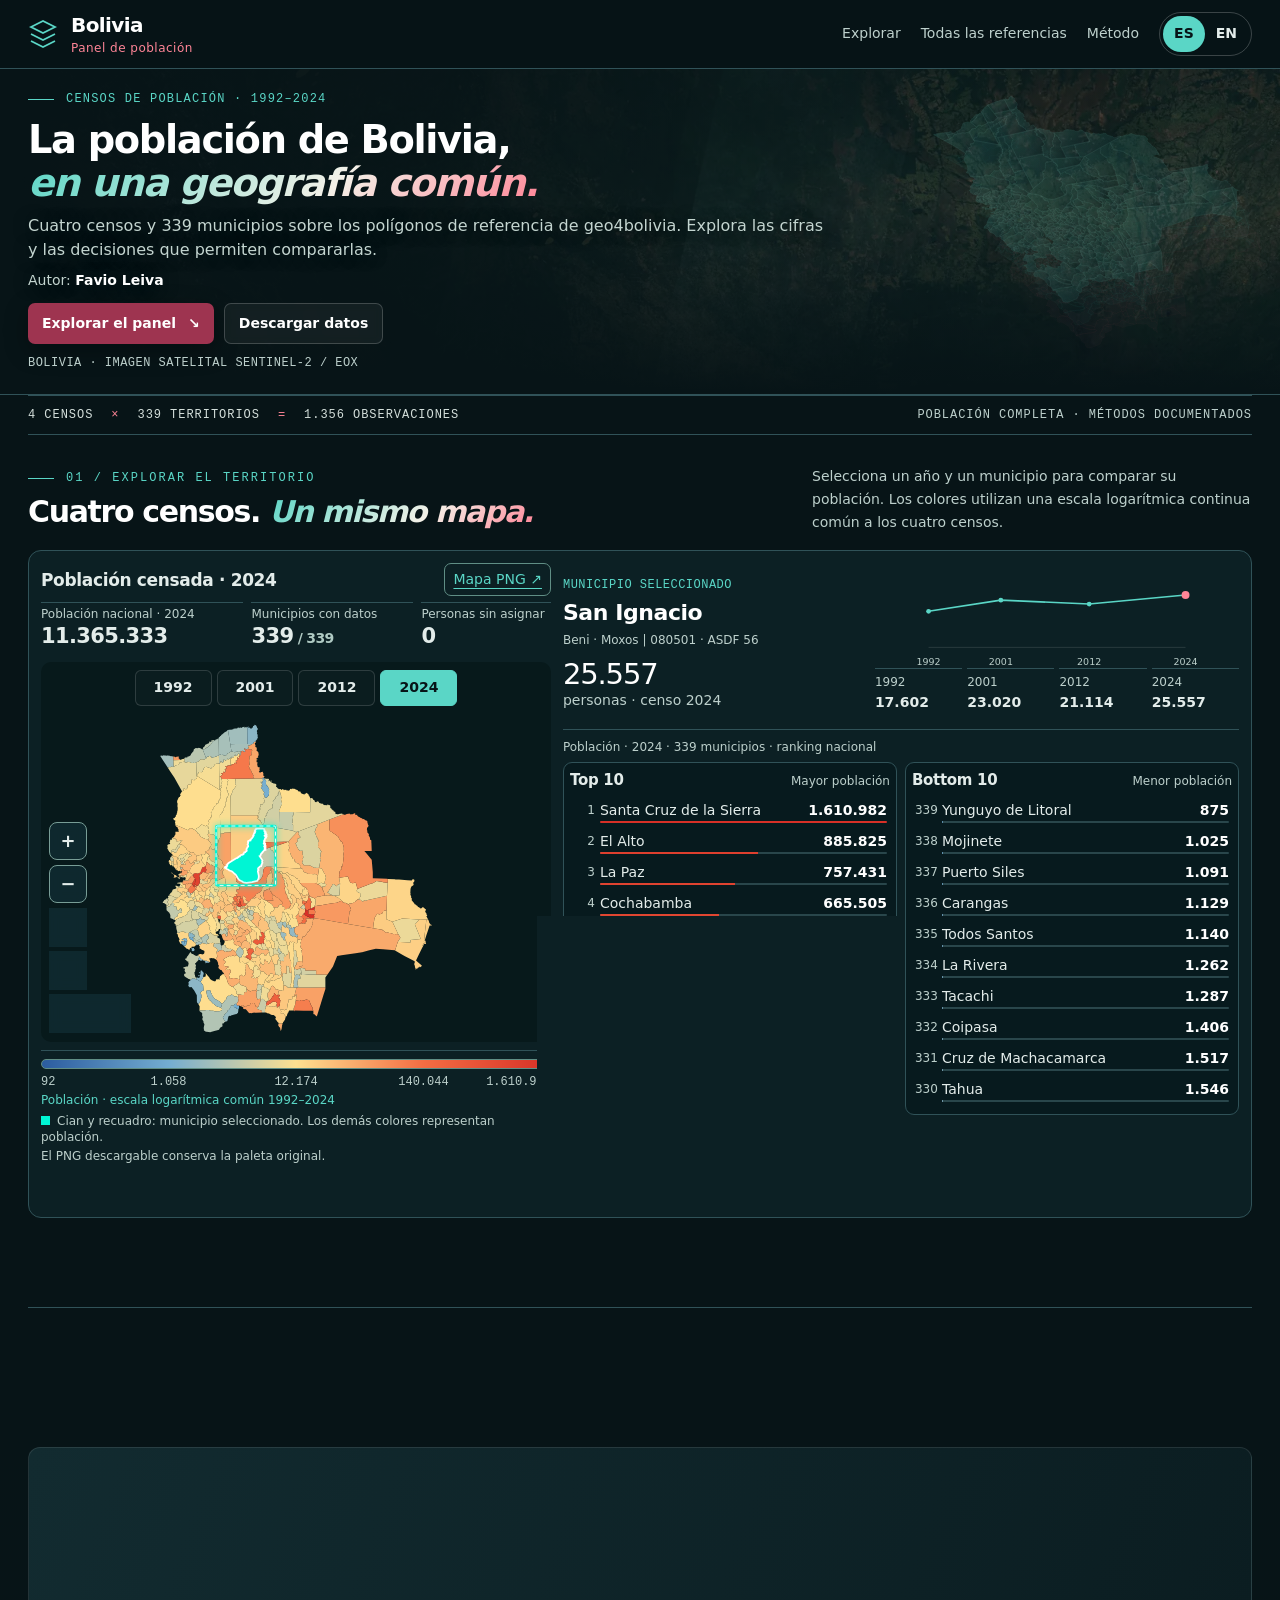
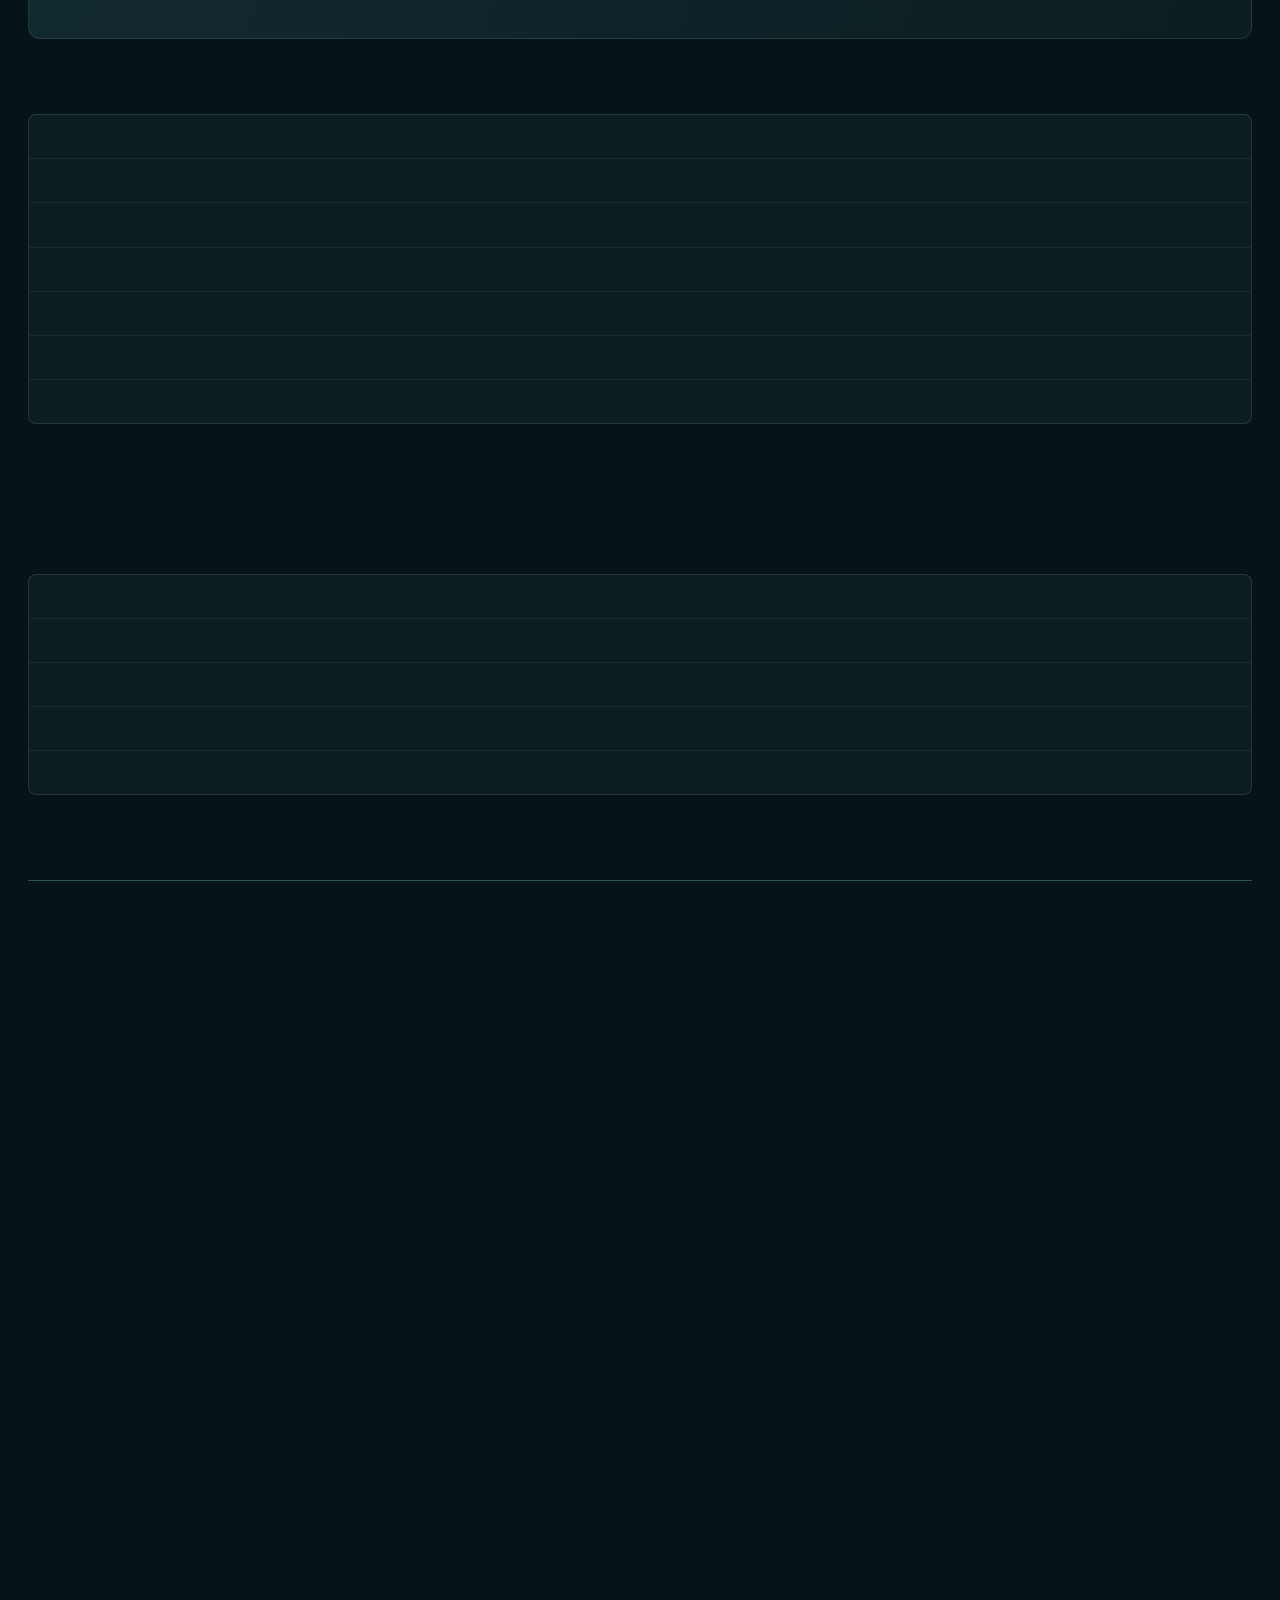
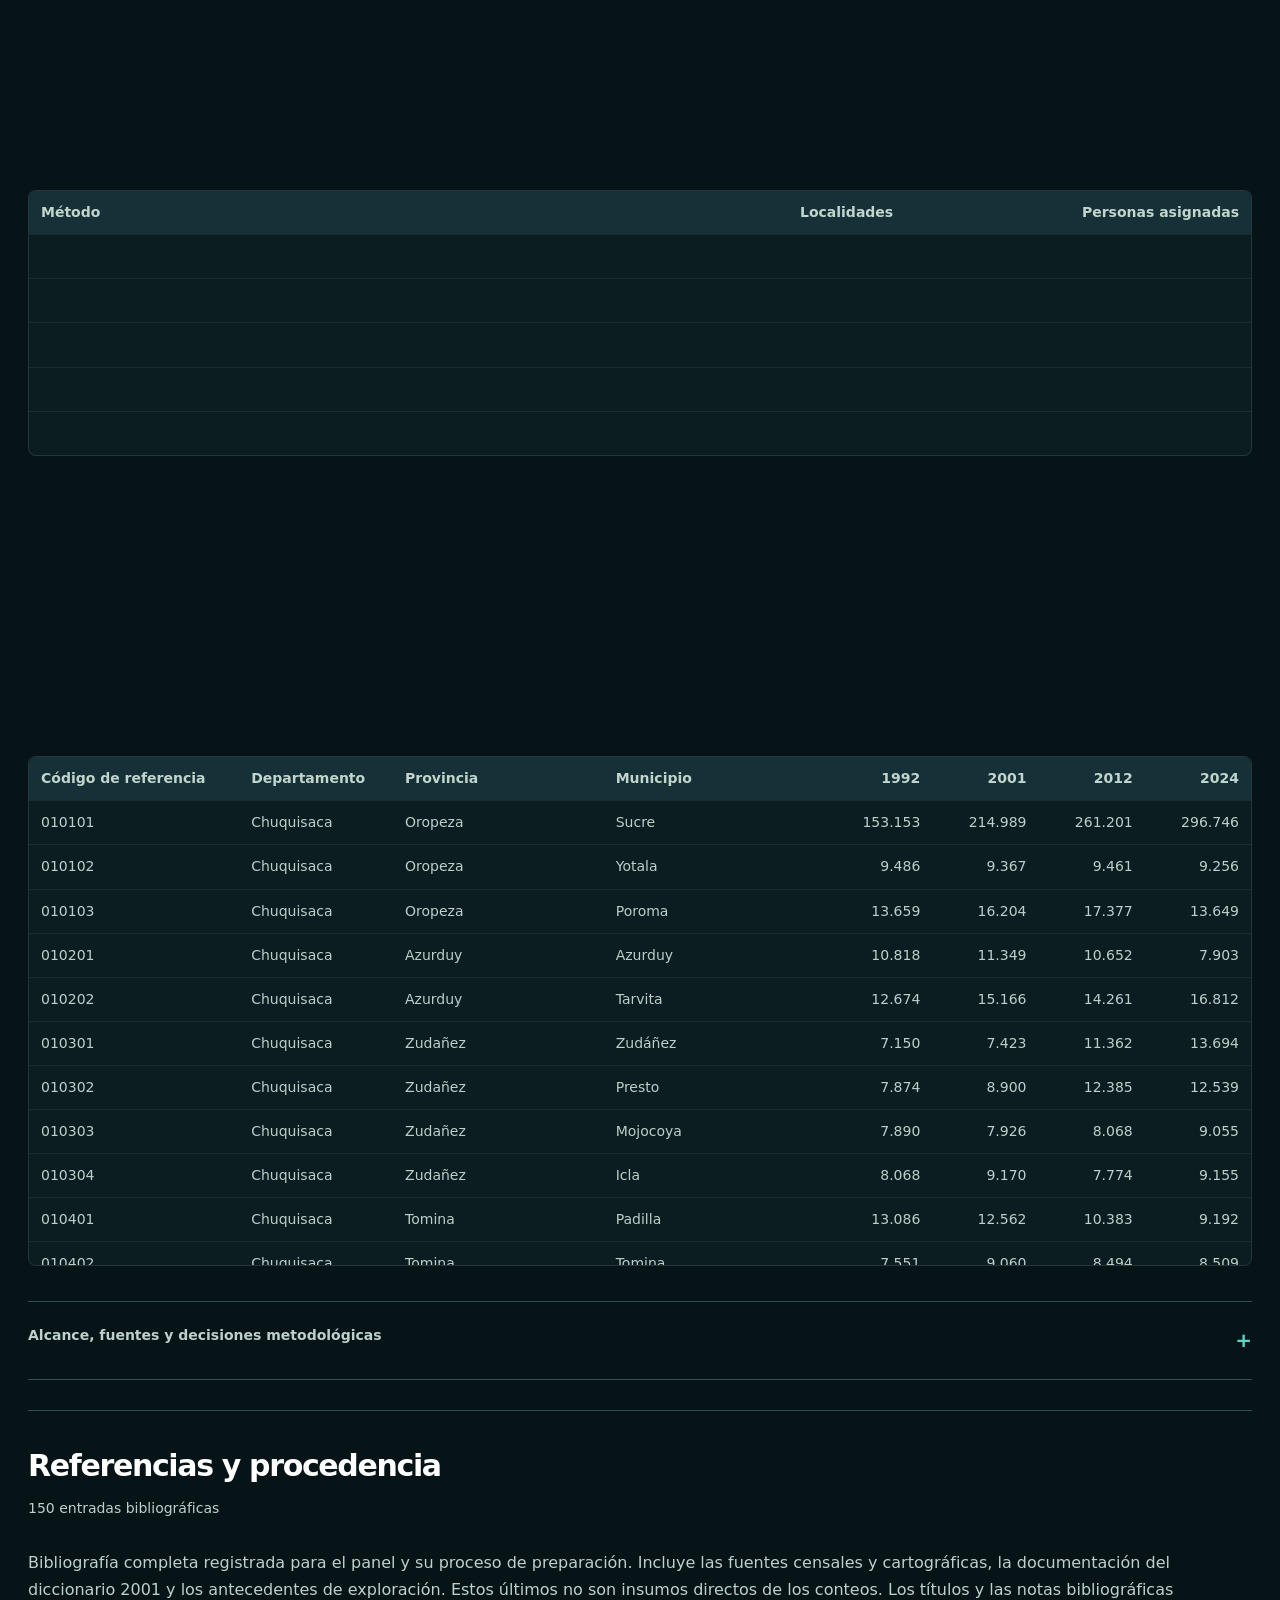
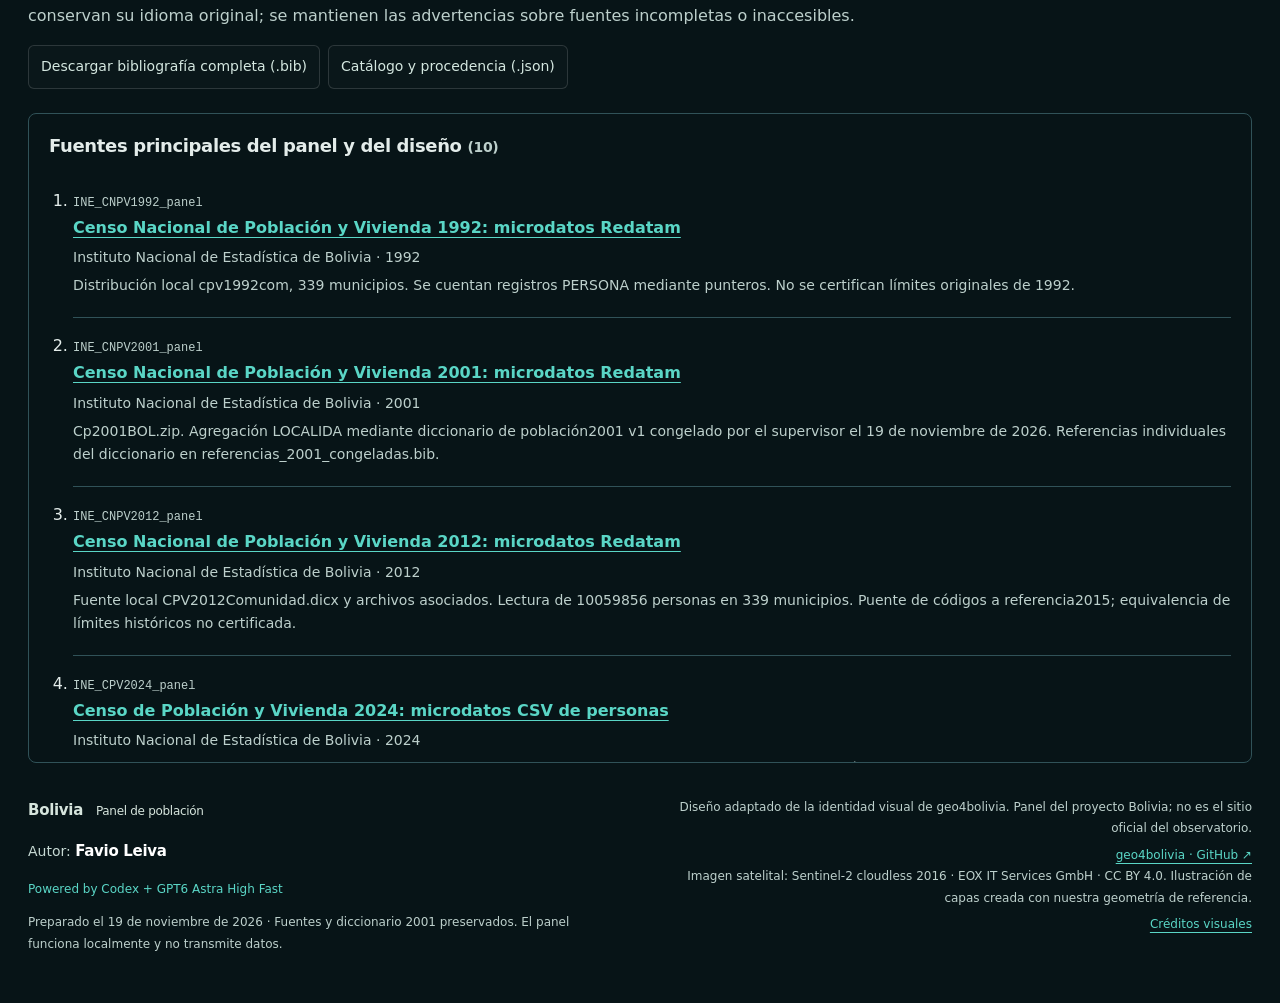
==== commit 06f5f3a6: "Unify census viewer with embedded years and continuous colour scale" ====
--- a/docs/Panel339/index.html
+++ b/docs/Panel339/index.html
@@ -9,6 +9,197 @@
 .method-subheading{margin-top:30px}#ten-to-six td:first-child{white-space:normal;min-width:230px;max-width:440px}#ten-to-six td:last-child{font-weight:650;color:var(--teal)}
 
 #datatable th:nth-child(3),#datatable td:nth-child(3),#datatable th:nth-child(4),#datatable td:nth-child(4){text-align:left}
+</style><style id="c06-presentation">/* C06: presentation only; source map classes/colours and content are retained. */
+:root{--accent:#00f5d4;--ink:#e3ecea;--muted:#bdd0cc;--line:#305258}
+html{scroll-padding-top:92px}
+body{font-size:16px}
+.topbar{position:sticky;top:0;z-index:40;max-width:1680px;padding:12px 28px;background:#071417f5;backdrop-filter:blur(12px);gap:16px}
+.brand>span{font-size:20px}.brand>span span{font-size:12px}.navright{gap:20px;flex-wrap:wrap}.navright>a,.lang button{font-size:14px}
+.navright>a{color:var(--muted)}.lang button{min-height:36px;min-width:40px}
+.hero{max-width:1680px;min-height:0;align-items:center;border-bottom:1px solid var(--line)}
+.hero-content{width:78%;max-width:1130px;padding:22px 28px 24px}
+.hero-art{right:0;top:0;width:30%;opacity:.32}
+.hero-satellite{opacity:.65}
+.hero-content .eyebrow{font-size:12px;letter-spacing:.1em}
+h1{font-size:clamp(28px,3vw,42px);line-height:1.12;letter-spacing:-.035em;margin:10px 0}
+.hero-content>p{font-size:16px;line-height:1.5;max-width:800px;margin:8px 0}
+.author-line{font-size:14px!important}.hero-actions{margin-top:12px;gap:10px}
+.button{padding:8px 14px;font-size:14px;gap:12px;min-height:40px}
+.primary{background:#9e3450;color:#fff}
+.hero-caption{font-size:12px;margin-top:12px;letter-spacing:.04em;color:#bdd0cc}
+main{max-width:1680px;padding:0 28px 36px}
+.ribbon{gap:18px;padding:12px 0;font-size:12px;flex-wrap:wrap}.ribbon-last{font-size:12px;color:var(--muted)}
+.section{margin-top:30px;scroll-margin-top:0}
+.section-head{gap:24px;margin-bottom:16px;align-items:center}.section-head>div{min-width:0}
+.section-head>p{max-width:440px;font-size:14px;color:var(--muted)}
+.eyebrow{font-size:12px}.section-head h2{font-size:30px;margin-top:8px}
+.controls{margin:14px 0;gap:12px}.years{flex-wrap:wrap}.years button{padding:7px 20px;min-height:40px;font-size:14px}
+.reference-chip{font-size:14px;color:var(--muted)}
+.stats{grid-template-columns:1.6fr 1fr 1fr;gap:16px;margin-bottom:16px}.stats>div{padding-top:8px}
+.stats strong{font-size:27px;line-height:1.4}.stats>div>span{font-size:14px}.denominator{font-size:20px;color:#b0cac3}
+.workspace{grid-template-columns:minmax(0,1.23fr) minmax(440px,1fr);gap:16px;align-items:start}
+.mapcard{padding:18px;min-width:0;background:linear-gradient(140deg,#10282d,#0b1e22);border-color:var(--line)}
+.maptitle{flex-wrap:wrap;margin-bottom:12px}.maptitle h3{font-size:18px}.maptitle a{font-size:14px}
+.mapsvg{height:560px;max-height:none;overflow:hidden;touch-action:pan-y;user-select:none;border-radius:8px;background:#081a1e;filter:none;cursor:grab}
+.mapsvg.dragging{cursor:grabbing}
+.municipality{transition:none;stroke:#173c42;stroke-width:.42}
+.municipality:hover,.municipality:focus{stroke:#fff;stroke-width:2}
+.municipality.selected{fill:var(--accent)!important;stroke:#fff;stroke-width:1.7}
+#focusOverlay{pointer-events:none}
+#focusBox,#focusBoxInner{fill:none;pointer-events:none;vector-effect:non-scaling-stroke}
+#focusBox{stroke:var(--accent);stroke-width:3}
+#focusBoxInner{stroke:#fff;stroke-width:1;stroke-dasharray:4 3}
+.map-tools{display:flex;flex-wrap:wrap;gap:7px;margin-top:12px}
+.map-tools button{border:1px solid #789d96;border-radius:7px;background:#102b30;color:#e3ecea;font-size:14px;font-weight:600;min-height:40px;padding:7px 12px}
+.map-tools button:first-child,.map-tools button:nth-child(2){font-size:20px;min-width:44px;padding:3px}
+.map-tools button:hover{background:#1b454a;border-color:var(--accent)}
+.selection-key{font-size:12px;color:var(--muted);margin:10px 0 0;line-height:1.5}
+.selection-key:before{content:'';display:inline-block;width:9px;height:9px;background:var(--accent);margin-right:7px}
+.legend{font-size:12px;color:#d0e1da;margin-top:14px;gap:6px 12px}
+.footnote{font-size:12px;line-height:1.6;color:var(--muted);margin-top:14px;padding-top:10px}
+aside{position:static;min-width:0;padding:18px;border-color:var(--line)}
+aside>.eyebrow{font-size:12px}#selname{font-size:24px;margin:8px 0 6px}.selectedmeta{font-size:12px;color:var(--muted)}
+.bigpop{font-size:34px;margin-top:12px}.unitlabel{font-size:14px;color:var(--muted)}
+#series{height:110px;margin:8px 0 0;max-width:480px}#series text{font-size:12px;fill:#bdd0cc}
+.serieslist{font-size:14px;gap:3px 16px}.serieslist span{color:var(--muted)}
+.allocationnote{font-size:12px;color:var(--muted);padding-top:10px;margin-top:12px}
+.rankings{margin-top:16px;padding-top:12px;border-top:1px solid var(--line)}
+.ranking-context{font-size:12px;color:var(--muted);margin:0 0 10px;line-height:1.5}
+.ranking-pair{display:grid;grid-template-columns:repeat(2,minmax(0,1fr));gap:10px}
+.ranking-pair>section{min-width:0;background:#071a1e;border:1px solid var(--line);border-radius:9px;padding:10px 8px}
+.rank-title{display:flex;justify-content:space-between;gap:5px;flex-wrap:wrap;align-items:baseline;margin-bottom:7px}
+.rank-title h3{font-size:16px;color:#e3ecea}.rank-title span{font-size:12px;color:#bdd0cc}
+.rank-list{list-style:none;padding:0;margin:0;display:flex;flex-direction:column;gap:3px}
+.rank-list li{margin:0;min-width:0}
+.rank-button{display:grid;grid-template-columns:26px minmax(0,1fr);gap:3px 7px;width:100%;padding:6px 4px;text-align:left;background:none;border:1px solid transparent;border-radius:5px;color:var(--ink)}
+.rank-button:hover{background:#15373c}.rank-button[aria-pressed=true]{background:#15373c;border-color:var(--accent)}
+.rank-position{grid-row:1/4;font-size:12px;line-height:1.7;color:#bdd0cc;font-variant-numeric:tabular-nums}
+.rank-name{font-size:14px;line-height:1.25;overflow-wrap:anywhere;color:#e3ecea}
+.rank-detail{display:flex;justify-content:space-between;gap:5px;align-items:baseline;flex-wrap:wrap}
+.rank-code{font-size:12px;color:#bdd0cc}.rank-value{font-size:14px;font-weight:650;color:#fff;font-variant-numeric:tabular-nums}
+.rank-track{height:3px;display:block;background:#29464b;border-radius:2px;overflow:hidden}.rank-bar{display:block;height:100%;background:#5ad6c6}
+.downloads{gap:8px;margin-top:16px}.downloads a{font-size:14px;color:#d4e7e0;padding:9px 12px;min-height:42px}
+.method-section{padding-top:30px}.method-body{gap:24px;padding:24px}.method-body p,.method-steps p,.references-intro{font-size:16px;color:var(--muted)}
+.method-body .caution,.method-steps h3{font-size:16px}.method-steps{gap:14px}.method-steps li{padding:18px}
+.tablewrap{max-width:100%;overflow:auto}.table-hint{font-size:12px!important;color:var(--muted)!important}
+th,td{font-size:14px;padding:10px 12px}.searchrow input{font-size:16px}.searchrow span{font-size:14px}
+#datatable tbody tr{cursor:pointer}#datatable tbody tr[aria-selected=true]{background:#173e43;box-shadow:inset 3px 0 var(--accent)}
+#datatable tbody tr:focus-visible{outline:2px solid var(--accent);outline-offset:-2px}
+.references-scroll{padding:20px}.reference-entry h4{font-size:16px}.reference-entry p{font-size:14px;color:var(--muted)}.reference-key{font-size:12px;color:#bdd0cc}
+details p,summary,.details-links{font-size:14px;color:var(--muted)}footer{font-size:12px;color:var(--muted)}.powered{font-size:12px}
+#tooltip{font-size:14px;color:#e3ecea;border-color:#789d96;z-index:60}
+button:focus-visible,a:focus-visible,input:focus-visible,select:focus-visible,summary:focus-visible{outline:2px solid var(--accent);outline-offset:3px}
+@media(max-width:1100px){.workspace{grid-template-columns:1fr}.hero-content{width:86%}.mapsvg{height:540px}.ranking-pair{grid-template-columns:repeat(2,minmax(0,1fr))}.rank-button{grid-template-columns:32px minmax(0,1fr)}.rank-detail{flex-wrap:nowrap}.section-head>p{max-width:400px}.ribbon-last{display:inline}.hero-art{opacity:.2}}
+@media(max-width:800px){.topbar{padding:10px 16px}.navright{gap:10px}.hero-content{padding:20px 16px;width:100%}.hero-content>p{font-size:16px}.hero-art{display:none}main{padding:0 16px 28px}.section-head{align-items:start;gap:10px}.section-head>p{max-width:none;margin:0}.hero-caption{font-size:12px}.method-body{grid-template-columns:1fr}.mapsvg{height:500px}.reference-chip{text-align:left;max-width:none}.ribbon{font-size:12px;gap:10px}.ribbon-last{display:block;width:100%}.brand>span{font-size:18px}.brand>span span{font-size:12px}}
+@media(max-width:550px){.topbar{flex-wrap:wrap;gap:8px}.brand{gap:7px}.navright{width:100%;justify-content:space-between;gap:6px}.navright>a{display:block;font-size:14px}.lang button{padding:4px 8px}.hero{min-height:0}.hero-content{padding:16px}.hero-content h1{font-size:30px;margin:10px 0}.hero-content>p{font-size:16px}.hero-actions{gap:8px}.hero-caption{font-size:12px}.eyebrow{font-size:12px;letter-spacing:.04em}.section{margin-top:24px;scroll-margin-top:128px}html{scroll-padding-top:128px}.section-head h2{font-size:26px}.controls{gap:10px}.years{gap:6px;flex-wrap:nowrap}.years button{font-size:14px;flex:1;padding:7px 9px}.stats{grid-template-columns:1fr 1fr;gap:12px}.stats>div:first-child{grid-column:1/-1}.stats strong{font-size:27px}.mapcard,aside{padding:14px}.mapsvg{height:430px}.maptitle h3{font-size:17px}.maptitle a{font-size:14px}.legend{font-size:12px}.footnote{font-size:12px}.ranking-pair{grid-template-columns:1fr}.rank-button{grid-template-columns:32px minmax(0,1fr) auto;gap:4px 8px;padding:8px 5px}.rank-name{grid-column:2;grid-row:1}.rank-position{grid-row:1/3}.rank-detail{grid-column:3;grid-row:1/3;flex-direction:column;align-items:end;gap:0}.rank-track{grid-column:2}.rank-name{font-size:14px}.rank-value{font-size:14px}.downloads a{font-size:14px}.method-body{padding:16px}.method-number{font-size:38px}.searchrow input{font-size:16px}.reference-chip{font-size:14px}.references-scroll{padding:14px}.table-hint{display:block}.ribbon{justify-content:flex-start}.method-steps{grid-template-columns:1fr}}
+.section{scroll-margin-top:0}
+/* Revision 01: Cambodia map artwork, adapted to Bolivia's eight fixed classes. */
+.workspace{grid-template-columns:minmax(0,1fr) minmax(0,1fr);align-items:stretch}
+.mapcard,aside{background:#0c2024;border-color:#305258;border-radius:13px}
+.mapcard{display:flex;flex-direction:column;padding:16px;box-shadow:none;align-self:stretch}
+.maptitle{margin-bottom:10px}.maptitle a{border:1px solid #608e85;border-radius:7px;padding:6px 10px;color:#5ad6c6}
+.map-wrap{position:relative;width:100%;flex:1;display:flex;align-items:center;justify-content:center;overflow:hidden;border-radius:10px;background:#07191b;isolation:isolate}
+.map-wrap svg{width:100%;max-height:560px;height:auto;aspect-ratio:var(--map-ratio);display:block;background:transparent;filter:none;border-radius:0;overflow:hidden}
+.map-tools{position:absolute;left:12px;bottom:12px;z-index:10;display:flex;gap:5px;margin:0}
+.map-tools button,.map-tools button:first-child,.map-tools button:nth-child(2){width:38px;height:38px;min-height:38px;min-width:38px;padding:0;border-radius:8px;border:1px solid #789d96;background:#102b30ed;color:#e3ecea;font:700 18px/1 system-ui;display:inline-flex;align-items:center;justify-content:center;backdrop-filter:blur(6px)}
+.map-tools button:hover{border-color:#5ad6c6;background:#15373c;color:#e3ecea}
+.map-tools #clearSelection{width:auto;min-width:0;padding:0 10px;font-size:14px;font-weight:600}
+.map-tools button:disabled{opacity:.45;cursor:default}
+.municipality{stroke:transparent;stroke-width:0;transition:none}
+.municipality:hover,.municipality:focus{stroke:#fff;stroke-width:1.25;vector-effect:non-scaling-stroke}
+.municipality.selected{stroke:#fff;stroke-width:1.7;fill:#00f5d4!important}
+#focusBox{stroke:#00f5d4;stroke-width:2.3;rx:3;ry:3;filter:drop-shadow(0 0 7px #00f5d4cc)}
+#focusBoxInner{stroke:#fff;stroke-width:.9;stroke-dasharray:4 3;rx:3;ry:3}
+.legend-block{margin-top:10px;padding-top:10px;border-top:1px solid #305258;flex:none}
+.legend-grad{display:flex;width:100%;height:10px;overflow:hidden;border-radius:5px;border:1px solid #608e85}
+.legend-grad>span{flex:1;min-width:0}
+.legend-ticks{position:relative;height:20px;margin-top:5px;color:#bdd0cc;font:12px/1.4 ui-monospace,Consolas,monospace}
+.legend-ticks>span{position:absolute;transform:translateX(-50%);white-space:nowrap}
+.legend-caption{display:flex;justify-content:space-between;gap:6px 16px;flex-wrap:wrap;color:#5ad6c6;font-size:12px;line-height:1.5}
+.legend-intervals{margin-top:8px;padding:6px 0;border:0}
+.legend-intervals summary{display:flex;align-items:center;justify-content:space-between;font-size:14px;color:#bdd0cc;font-weight:500}
+.legend-intervals summary::after{content:'▸';font-size:14px;color:#5ad6c6}
+.legend-intervals[open] summary::after{content:'▾'}
+.legend-intervals[open] summary{margin-bottom:8px}
+.legend-intervals .legend{margin-top:0;color:#bdd0cc;font-size:12px}
+.selection-key{color:#bdd0cc;margin:5px 0 0}
+.download-palette-note{color:#bdd0cc;font-size:12px;margin:5px 0 0;line-height:1.5}
+.footnote{border-color:#305258;color:#bdd0cc;flex:none}
+.footnote a{color:#5ad6c6}
+.ranking-pair>section{background:#071a1e;border-color:#305258}
+.rank-button:hover,.rank-button[aria-pressed=true]{background:#15373c}
+.rank-track{background:#29464b}
+.serieslist{grid-template-columns:repeat(4,minmax(0,1fr));gap:5px 10px}
+#series{height:90px}
+.selection-detail[hidden],.selection-empty[hidden]{display:none!important}
+.selection-empty{display:flex;flex-direction:column;align-items:center;justify-content:center;text-align:center;min-height:300px;padding:32px 20px;color:#bdd0cc}
+.selection-empty strong{font-size:22px;color:#e3ecea;line-height:1.3}
+.selection-empty p{font-size:16px;max-width:390px;margin:12px 0 0}
+aside{display:flex;flex-direction:column;padding:16px}
+.rankings{flex:1;display:flex;flex-direction:column;margin-top:14px}
+.ranking-pair{flex:1;gap:12px}
+.ranking-pair>section{display:flex;flex-direction:column;padding:12px 9px}
+.rank-list{flex:1;justify-content:space-between;gap:5px}
+.rank-button{grid-template-columns:23px minmax(0,1fr) auto;align-items:start;gap:4px 6px;padding:6px 3px}
+.rank-position{grid-column:1;grid-row:1/3;text-align:right;font-size:12px;line-height:20px}
+.rank-name{grid-column:2;grid-row:1;font-size:14px;line-height:20px;overflow-wrap:anywhere}
+.rank-value{grid-column:3;grid-row:1;font-size:14px;line-height:20px;white-space:nowrap;text-align:right}
+.rank-track{grid-column:2/4;grid-row:2;height:3px}
+.rank-title{margin-bottom:10px;align-items:baseline}
+@media(max-width:1100px){.workspace{grid-template-columns:1fr;align-items:start}.map-wrap{flex:none}.selection-empty{min-height:240px}.rank-list{gap:4px}}
+@media(max-width:550px){.mapcard{padding:14px}.map-wrap svg{height:auto;max-height:560px}.map-tools{left:8px;bottom:8px}.map-tools button,.map-tools button:first-child,.map-tools button:nth-child(2){width:40px;height:40px;min-width:40px;min-height:40px}.legend-caption{display:block}.legend-caption span{display:block}.serieslist{grid-template-columns:1fr 1fr}}
+@media(max-width:550px){.rank-button{grid-template-columns:24px minmax(0,1fr) auto;gap:4px 7px;padding:7px 4px}.rank-position{grid-column:1;grid-row:1/3}.rank-name{grid-column:2;grid-row:1}.rank-value{grid-column:3;grid-row:1}.rank-track{grid-column:2/4;grid-row:2}.map-tools #clearSelection{min-width:0;width:auto}.selection-empty{min-height:220px}}
+#series{width:100%;max-width:none;height:116px;margin:10px 0 8px}
+.serieslist{grid-template-columns:repeat(4,minmax(0,1fr));gap:10px;margin-top:6px}
+.series-point{min-width:0;padding:7px 0;border-top:1px solid #305258}
+.series-point span{display:block;font-size:12px;line-height:1.4;color:#bdd0cc}
+.series-point b{display:block;margin-top:3px;text-align:left;font-size:14px;line-height:1.5;font-weight:650;white-space:nowrap}
+.selection-key.is-empty:before{background:transparent;border:1px solid #789d96}
+@media(prefers-reduced-motion:reduce){html{scroll-behavior:auto}*,*:before,*:after{transition:none!important;animation:none!important}}
+/* Revision 03: one compact visual panel; continuous scale and in-map years. */
+.workspace{grid-template-columns:minmax(0,.86fr) minmax(0,1.14fr);gap:12px;padding:12px;background:#0c2024;border:1px solid #305258;border-radius:13px}
+.workspace .mapcard,.workspace aside{padding:0;border:0;border-radius:0;min-width:0}
+.maptitle{margin-bottom:6px}.maptitle h3{font-size:17px}.maptitle a{padding:4px 8px}
+.mapcard .stats{grid-template-columns:1.25fr 1fr .8fr;gap:8px;margin:0 0 8px}
+.mapcard .stats>div{padding:3px 0;border-top:1px solid #305258}
+.mapcard .stats>div>span{font-size:12px;line-height:1.4;display:block}
+.mapcard .stats strong{font-size:21px;line-height:1.3}.mapcard .denominator{font-size:14px}
+.map-wrap{flex:1;min-height:340px;display:flex;flex-direction:column;align-items:stretch;justify-content:flex-start}
+.map-wrap .years{position:relative;z-index:11;display:flex;flex:none;gap:5px;padding:8px;margin:0;align-self:center;background:#07191b}
+.map-wrap .years button{font-size:14px;min-height:34px;padding:5px 18px;min-width:58px;border-radius:6px}
+.map-wrap svg{flex:1;min-height:0;height:100%;max-height:none;aspect-ratio:auto;width:100%}
+.map-tools{bottom:8px;left:8px}
+.legend-block{margin-top:8px;padding-top:8px}
+.legend-ticks{height:18px}.legend-ticks>span:first-child{transform:none}.legend-ticks>span:last-child{transform:translateX(-100%)}
+.legend-caption{display:block;line-height:1.35}.legend-caption span{display:block}
+.selection-key{line-height:1.35;font-size:12px;margin-top:4px}
+.download-palette-note{font-size:12px;line-height:1.35;margin-top:3px}
+.selection-detail{display:grid;grid-template-columns:minmax(0,.9fr) minmax(0,1.1fr);gap:14px;min-height:166px;align-items:center;padding:4px 0 8px}
+.selection-info .eyebrow{font-size:12px;letter-spacing:.04em}
+.selection-info #selname{font-size:22px;line-height:1.15;margin:6px 0}
+.selection-info .bigpop{font-size:29px;line-height:1.2;margin-top:6px}
+.selection-info .unitlabel{font-size:14px;line-height:1.4}
+.selection-chart{min-width:0}#series{height:92px;margin:0;display:block}
+.serieslist{gap:5px;margin-top:0}.series-point{padding:5px 0 0}.series-point b{font-size:14px;margin:1px 0 0}.series-point span{font-size:12px}
+.selection-empty{min-height:166px;padding:14px}.selection-empty strong{font-size:21px}.selection-empty p{margin-top:8px;font-size:14px}
+.rankings{margin-top:0;padding-top:8px;flex:none}.ranking-context{margin-bottom:6px}
+.ranking-pair{gap:8px;flex:none}.ranking-pair>section{padding:8px 6px}
+.rank-title{margin-bottom:5px;gap:3px}.rank-title h3{font-size:15px}.rank-title span{font-size:12px}
+.rank-list{gap:1px;justify-content:flex-start}.rank-button{grid-template-columns:22px minmax(0,1fr) auto;gap:2px 5px;padding:3px 2px}
+.rank-name,.rank-value{font-size:14px;line-height:18px}.rank-position{font-size:12px;line-height:18px}.rank-track{height:2px}
+.visual-notes{grid-column:1/-1;display:flex;flex-wrap:wrap;align-items:start;gap:5px 18px;border-top:1px solid #305258;padding-top:6px}
+.visual-notes .reference-chip{font-size:12px;line-height:22px;margin-right:auto}
+.visual-notes details{margin:0;padding:0;border:0;max-width:100%}
+.visual-notes summary{font-size:12px;line-height:22px;color:#bdd0cc;cursor:pointer}
+.visual-notes details[open]{flex-basis:100%;order:1}.visual-notes details[hidden]{display:none}
+.visual-notes .footnote,.visual-notes .allocationnote{margin:4px 0;padding:0;border:0;max-width:1100px}
+.visual-notes .legend-intervals summary{display:list-item;font-size:12px}.visual-notes .legend-intervals summary::after{display:none}
+@media(min-width:1101px){.workspace .mapcard,.workspace aside{min-height:550px}.map-wrap{height:380px;flex:none}.map-wrap svg{height:329px}}
+@media(min-width:1101px){.map-tools{flex-direction:column;align-items:start;left:8px;bottom:10px}.map-tools #clearSelection{height:38px}}
+@media(max-width:1100px){.workspace{grid-template-columns:1fr}.map-wrap{height:460px;flex:none}.map-wrap svg{height:410px}.selection-detail{min-height:166px}.visual-notes{grid-column:1}.ranking-pair{grid-template-columns:repeat(2,minmax(0,1fr))}}
+@media(max-width:550px){.workspace{padding:10px;gap:10px}.mapcard .stats{grid-template-columns:1.25fr 1fr .8fr}.mapcard .stats>div:first-child{grid-column:auto}.mapcard .stats strong{font-size:19px}.mapcard .stats>div>span{font-size:12px}.maptitle h3{font-size:16px}.map-wrap{height:405px;min-height:0}.map-wrap svg{height:350px}.map-wrap .years{width:100%;padding:7px;gap:5px}.map-wrap .years button{min-width:0;min-height:40px;padding:4px 6px;flex:1}.selection-detail{grid-template-columns:1fr;gap:8px}.selection-info{display:grid;grid-template-columns:1fr auto;gap:2px 10px;align-items:baseline}.selection-info .eyebrow,.selection-info .selectedmeta{grid-column:1/-1}.selection-info #selname{grid-column:1;grid-row:2;margin:2px 0;font-size:21px}.selection-info .bigpop{grid-column:2;grid-row:2;font-size:24px;margin:0}.selection-info .unitlabel{grid-column:1/-1;font-size:12px}.selection-chart{width:100%}.rankings{padding-top:8px}.ranking-pair{grid-template-columns:1fr;gap:8px}.rank-button{padding:6px 3px}.rank-list{gap:1px}.visual-notes{gap:4px 16px}.visual-notes .reference-chip{width:100%}.selection-empty{min-height:150px}}
+@media(max-width:1100px){.map-wrap{padding-bottom:52px}}
+@media(max-width:550px){.legend-ticks>span:nth-child(2),.legend-ticks>span:nth-child(4){display:none}}
 </style></head><body>
 <nav class="topbar"><a class="brand" href="#"><svg width="30" height="32" viewBox="0 0 30 32" aria-hidden="true"><path d="M3 9 15 3 27 9 15 15Z M3 16 15 22 27 16 M3 23 15 29 27 23" fill="none" stroke="currentColor" stroke-width="1.8"/></svg><span>Bolivia<span data-i18n="brandSub">Panel de población</span></span></a><div class="navright"><a href="#explore" data-i18n="explore">Explorar</a><a href="#references" data-i18n="allReferences"></a><a href="#method" data-i18n="method">Método</a><div class="lang" role="group" aria-label="Language / Idioma"><button data-lang="es" aria-pressed="true" lang="es">ES</button><button data-lang="en" aria-pressed="false" lang="en">EN</button></div></div></nav>
 <header class="hero"><div class="hero-satellite" aria-hidden="true"></div><div class="hero-content"><div class="eyebrow"><i></i><span data-i18n="heroLabel">Censos de población · 1992–2024</span></div><h1><span data-i18n="heroTitle">La población de Bolivia,</span><br><em data-i18n="heroEmphasis">en una geografía común.</em></h1><p data-i18n="heroIntro">Cuatro censos y 339 municipios sobre los polígonos de referencia de geo4bolivia. Explora las cifras y las decisiones que permiten compararlas.</p><p class="author-line"><span data-i18n="authorLabel">Autor</span>: <strong>Favio Leiva</strong></p><div class="hero-actions"><a class="button primary" href="#explore"><span data-i18n="explorePanel">Explorar el panel</span><span aria-hidden="true">↘</span></a><a class="button secondary" href="population_panel_1992_2024_long.csv" data-i18n="downloadData">Descargar datos</a></div><div class="hero-caption" data-i18n="satelliteCaption">Bolivia · Imagen satelital Sentinel-2 / EOX</div></div><div class="hero-art" aria-hidden="true"><svg viewBox="-120 -80 900 975" xmlns="http://www.w3.org/2000/svg"><defs><g id="hero-geography"><path d="M80.44,509.26L81.93,510.71L83.18,513.26L84.00,514.33L85.70,515.07L86.93,514.96L89.81,515.38L90.75,515.07L93.96,512.96L97.77,511.44L98.03,510.01L98.95,510.36L99.79,512.82L99.69,514.08L100.51,516.45L102.63,518.40L101.03,520.22L100.23,520.67L99.18,520.51L98.04,519.61L97.38,519.87L96.23,519.25L95.13,519.54L94.63,518.90L92.66,518.37L92.14,519.11L89.25,519.27L85.76,521.11L83.64,522.08L81.81,519.73L80.48,519.35L79.17,517.55L80.52,517.77L81.28,517.16L81.07,516.08L79.81,515.51L78.80,512.91L79.33,511.45L79.21,510.28L78.32,509.01L80.44,509.26Z"/><path d="M173.63,537.94L170.43,540.13L169.38,541.38L165.31,541.94L164.36,542.74L163.33,542.98L161.92,542.38L159.81,541.97L158.68,542.21L157.65,543.16L155.70,543.43L154.37,542.49L153.76,541.18L152.74,540.86L149.80,538.69L147.40,539.36L148.16,537.40L147.80,537.02L147.86,533.91L146.64,532.92L146.66,529.16L148.20,527.44L149.19,527.34L151.34,526.44L151.51,525.99L156.34,527.67L157.35,528.56L156.74,531.20L157.30,532.59L158.89,533.26L162.82,535.40L165.79,536.50L167.93,535.54L170.66,536.14L172.00,536.65L173.63,537.94Z"/><path d="M146.66,529.16L146.64,532.92L147.86,533.91L147.80,537.02L148.16,537.40L147.40,539.36L146.16,538.85L145.35,539.47L144.00,539.04L142.85,539.22L142.00,540.94L140.12,541.72L139.09,542.73L137.50,543.41L136.60,543.24L135.69,541.50L136.35,540.93L136.07,539.69L138.58,538.42L138.52,537.94L136.89,536.30L135.90,536.10L132.74,532.27L131.15,532.40L128.96,531.73L127.59,529.33L127.74,526.90L129.73,522.82L131.09,523.09L132.37,524.37L135.30,523.65L135.81,523.26L137.63,523.69L139.97,523.03L140.58,522.55L142.17,522.46L143.48,523.37L144.51,523.36L144.66,526.15L146.59,527.98L146.66,529.16Z"/><path d="M177.41,476.76L178.08,478.41L175.77,480.09L176.29,481.73L175.38,482.46L176.13,484.26L175.82,484.89L173.00,486.85L171.61,487.54L170.22,486.82L167.23,488.30L163.86,489.08L163.51,489.34L163.55,488.58L162.71,486.75L162.64,484.95L161.79,483.56L161.75,482.67L160.97,481.48L162.35,480.53L163.63,480.11L164.52,478.95L166.99,478.01L168.45,478.14L170.70,477.51L172.94,477.39L173.26,476.87L175.21,477.60L177.41,476.76Z"/><path d="M177.41,476.76L175.21,477.60L173.26,476.87L172.94,477.39L170.70,477.51L171.52,476.29L170.38,475.94L169.34,476.37L167.91,475.62L165.54,475.91L163.02,475.47L161.30,476.18L160.05,475.98L159.07,474.62L159.38,474.05L159.24,472.03L157.87,470.15L159.34,470.09L161.05,469.01L162.87,469.23L163.59,468.61L165.58,469.14L166.46,468.53L167.17,467.30L169.48,466.68L171.63,467.41L172.67,468.49L173.53,470.90L174.85,470.18L176.19,472.53L175.75,473.31L176.53,475.19L178.17,475.38L177.41,476.76Z"/><path d="M241.69,458.27L242.42,459.27L243.94,459.86L244.91,460.81L244.99,461.57L247.24,462.46L248.40,463.63L250.56,463.71L250.92,464.60L250.06,466.70L250.26,468.79L253.14,469.05L254.20,469.54L255.26,470.96L255.75,472.26L257.28,473.50L257.78,475.14L259.02,477.72L260.45,477.62L260.19,479.17L259.16,480.04L259.13,483.04L259.86,483.03L261.17,484.78L261.20,486.01L262.03,487.50L261.89,488.89L260.76,488.62L259.48,489.12L258.70,488.90L255.73,490.56L254.48,492.38L252.73,492.93L251.10,494.28L249.79,495.74L249.53,496.73L250.52,499.05L249.24,499.32L248.19,498.38L247.19,498.29L246.92,497.44L243.71,495.69L241.40,496.42L240.15,495.87L239.17,495.32L239.64,493.10L239.25,489.93L237.45,490.07L236.74,488.83L236.95,488.17L235.85,486.45L234.49,486.75L234.76,485.52L233.95,485.07L233.53,484.42L234.33,482.86L234.28,481.94L235.13,480.51L235.70,480.53L235.54,478.42L234.36,477.03L235.01,475.59L236.00,475.66L236.35,474.03L235.80,473.14L236.02,471.87L236.69,471.19L235.98,469.87L236.39,468.92L238.12,468.47L238.24,467.06L240.41,466.74L239.48,463.79L238.31,462.84L238.82,461.67L238.43,460.70L240.21,460.52L239.38,459.09L240.61,457.58L241.69,458.27Z"/><path d="M178.17,475.38L176.53,475.19L175.75,473.31L176.19,472.53L174.85,470.18L173.53,470.90L172.67,468.49L171.63,467.41L171.11,465.69L172.22,464.45L175.73,461.20L176.44,460.90L177.08,461.02L179.57,459.93L181.08,460.09L182.30,459.51L182.89,460.18L184.83,459.83L186.13,461.65L186.21,462.46L187.57,463.84L188.51,464.27L188.63,465.65L189.50,466.71L189.19,468.61L188.06,469.07L188.80,471.12L188.66,472.02L187.76,472.77L186.98,474.24L184.86,475.64L184.17,477.28L185.47,478.82L186.35,480.71L186.35,482.03L184.74,482.58L183.76,483.48L183.01,482.10L180.66,479.89L181.32,478.64L181.20,477.88L182.47,476.38L183.28,474.84L183.32,473.70L180.11,473.82L178.66,475.44L178.17,475.38Z"/><path d="M199.66,457.86L200.93,459.43L201.71,459.20L202.24,460.85L203.31,461.77L202.68,463.47L201.64,465.21L202.51,467.15L204.73,468.84L203.80,470.67L203.79,471.44L202.17,471.74L200.37,470.90L199.58,469.45L198.75,469.26L198.13,468.17L196.88,467.71L194.58,467.38L193.98,467.92L192.39,467.07L191.33,466.08L192.07,464.76L191.65,462.61L192.96,462.09L193.34,462.57L196.19,461.63L197.58,460.19L197.82,458.93L199.66,457.86Z"/><path d="M170.70,477.51L168.45,478.14L166.99,478.01L164.52,478.95L163.63,480.11L162.35,480.53L160.97,481.48L161.75,482.67L161.79,483.56L162.64,484.95L162.71,486.75L163.55,488.58L163.51,489.34L162.20,490.31L160.86,487.77L160.46,486.21L159.48,484.70L156.69,481.90L154.90,481.43L154.71,479.34L154.18,478.05L153.38,477.73L151.90,475.55L151.04,475.03L152.20,473.92L153.97,473.09L154.82,473.03L154.66,471.50L153.03,470.09L152.53,468.73L152.46,466.83L153.69,466.48L154.84,465.52L155.33,467.10L156.24,468.82L157.87,470.15L159.24,472.03L159.38,474.05L159.07,474.62L160.05,475.98L161.30,476.18L163.02,475.47L165.54,475.91L167.91,475.62L169.34,476.37L170.38,475.94L171.52,476.29L170.70,477.51Z"/><path d="M80.44,509.26L78.32,509.01L78.43,508.12L80.80,506.75L81.60,507.30L80.44,509.26Z"/><path d="M173.63,537.94L172.00,536.65L170.66,536.14L167.93,535.54L165.79,536.50L162.82,535.40L158.89,533.26L157.30,532.59L156.74,531.20L157.35,528.56L156.34,527.67L151.51,525.99L153.04,523.67L153.08,522.84L154.46,520.28L154.37,516.62L157.86,516.45L158.93,516.03L160.44,516.49L162.09,516.28L162.78,515.26L164.09,514.99L165.08,515.32L166.36,514.76L167.42,515.11L169.37,515.04L170.12,514.42L172.42,513.95L172.10,512.62L172.67,511.44L173.88,510.54L174.37,512.99L175.91,513.33L176.40,515.52L176.14,516.57L176.50,517.63L178.71,518.56L175.99,521.03L175.95,521.86L178.32,525.51L180.24,525.74L181.72,527.64L182.79,527.13L184.65,526.87L186.55,527.57L187.46,529.39L190.03,529.81L189.99,531.21L188.52,532.03L187.91,533.69L185.66,534.65L184.03,538.41L182.39,540.92L181.31,543.05L179.56,543.29L177.49,540.46L175.84,539.07L173.63,537.94Z"/><path d="M152.14,489.28L154.21,489.54L155.99,490.11L157.29,489.98L156.83,491.88L157.26,493.27L158.40,494.83L157.36,498.74L159.57,499.22L161.82,498.88L162.10,500.35L161.35,501.02L161.22,502.98L161.58,504.30L160.83,504.72L159.99,506.39L158.13,506.55L156.65,505.25L157.18,503.70L156.69,502.41L156.59,500.77L154.46,500.58L153.31,499.73L150.92,499.80L146.78,502.51L144.86,500.60L143.38,499.68L141.60,500.40L141.41,499.12L142.01,496.88L142.08,494.21L143.03,492.79L143.65,490.25L147.25,489.90L147.39,490.60L148.99,493.50L150.15,493.04L150.96,490.84L150.35,489.96L150.66,489.17L152.14,489.28Z"/><path d="M208.44,443.51L208.47,444.92L206.76,446.64L206.07,446.26L204.69,444.55L204.29,443.05L205.80,440.20L205.01,440.09L204.99,439.01L206.13,439.70L207.88,439.24L208.93,439.65L209.97,440.42L208.62,442.13L208.44,443.51Z"/><path d="M144.51,523.36L143.48,523.37L142.17,522.46L140.58,522.55L139.97,523.03L137.63,523.69L135.81,523.26L135.30,523.65L132.37,524.37L131.09,523.09L129.73,522.82L128.73,522.25L125.52,521.61L122.79,522.24L121.80,521.84L120.59,522.22L118.89,521.78L116.80,523.00L112.87,521.14L111.01,519.14L111.47,517.91L111.27,515.93L112.58,514.99L113.28,513.95L113.37,512.66L115.09,512.22L115.67,511.63L115.60,508.52L116.97,507.34L116.55,506.10L114.57,505.67L114.08,504.54L111.97,500.93L114.46,501.23L116.50,500.31L118.42,498.06L120.14,496.53L122.11,497.36L122.25,499.12L124.52,500.25L125.68,501.27L127.06,501.83L128.42,503.18L130.08,503.92L132.78,504.07L135.82,504.02L138.25,504.26L140.16,503.86L140.67,504.53L138.19,506.02L136.10,506.95L136.15,507.54L138.44,509.60L142.28,511.40L143.89,513.33L142.57,514.30L143.57,515.82L143.57,517.93L143.00,518.81L144.27,521.00L144.51,523.36Z"/><path d="M92.22,434.41L91.25,435.96L90.38,436.39L88.25,438.74L87.87,440.76L86.39,441.96L84.86,443.67L83.17,444.67L82.22,445.50L81.39,444.51L79.84,443.82L78.93,444.09L77.90,442.58L78.51,440.74L79.46,440.37L79.71,438.62L80.77,437.54L80.08,436.83L81.94,435.83L82.84,434.89L82.39,433.45L83.26,431.80L84.19,431.26L85.40,432.85L85.56,433.89L86.61,433.82L88.01,435.25L89.16,435.34L92.22,434.41Z"/><path d="M196.73,434.39L194.92,436.61L195.69,437.61L198.91,436.99L199.69,437.97L200.77,438.83L201.26,440.32L199.57,440.47L197.75,439.98L194.94,439.66L192.55,441.07L192.15,440.79L191.77,439.31L192.42,437.05L192.20,435.10L192.17,434.70L194.15,433.75L195.25,432.67L195.51,433.69L196.73,434.39Z"/><path d="M99.57,452.72L99.01,451.19L100.69,450.04L100.26,448.00L102.38,447.65L101.80,443.57L102.90,443.36L103.61,442.53L104.61,443.03L105.35,442.71L105.85,441.28L103.59,440.14L103.87,438.46L105.43,438.53L107.05,438.96L108.84,438.53L109.55,438.03L110.97,438.35L113.46,438.14L114.74,439.90L115.66,440.53L117.05,440.25L118.11,440.81L118.03,441.56L119.29,443.59L118.87,444.96L118.07,445.09L116.67,446.76L115.19,447.25L115.27,450.38L112.80,450.24L112.16,449.87L110.45,450.23L110.31,451.02L109.18,452.38L108.91,454.93L107.66,455.58L106.56,456.28L104.56,456.82L102.64,455.53L100.79,453.20L99.57,452.72Z"/><path d="M92.22,434.41L89.16,435.34L88.01,435.25L86.61,433.82L85.56,433.89L85.40,432.85L84.19,431.26L83.46,429.54L82.64,426.55L82.50,425.12L81.46,423.58L81.31,422.07L83.35,423.24L86.24,423.71L87.45,423.15L91.78,423.44L93.31,423.36L95.39,425.47L97.54,426.04L97.91,427.00L98.91,427.16L99.16,427.93L101.69,430.99L103.31,432.67L103.84,433.62L103.63,436.42L105.54,436.60L105.43,438.53L103.87,438.46L103.13,438.31L99.72,438.81L97.09,437.50L96.03,437.46L94.24,436.16L93.81,434.70L92.22,434.41Z"/><path d="M145.03,465.66L142.79,465.35L142.23,465.83L141.31,463.63L138.54,464.70L136.90,461.37L137.35,458.50L138.60,457.23L140.09,455.71L145.54,457.17L145.41,462.93L145.03,465.66Z"/><path d="M99.57,452.72L100.79,453.20L102.64,455.53L104.56,456.82L106.56,456.28L107.66,455.58L108.46,456.37L108.63,457.47L109.58,458.45L111.41,458.64L112.89,458.43L113.74,457.77L113.64,459.41L115.47,461.64L115.35,462.89L114.61,464.38L114.04,466.55L112.83,467.82L111.26,468.18L110.48,466.72L107.95,468.08L105.61,465.03L103.42,465.50L101.23,466.51L99.81,465.72L98.25,464.11L98.42,463.05L97.84,461.48L96.82,461.01L95.51,460.16L96.16,459.37L94.44,458.40L93.13,458.16L93.03,456.17L91.64,455.19L91.45,454.13L90.43,452.51L90.68,451.19L93.33,449.28L94.97,448.78L95.61,450.53L99.57,452.72Z"/><path d="M83.17,444.67L84.86,443.67L86.39,441.96L87.87,440.76L88.25,438.74L90.38,436.39L91.25,435.96L92.22,434.41L93.81,434.70L94.24,436.16L96.03,437.46L97.09,437.50L99.72,438.81L103.13,438.31L103.87,438.46L103.59,440.14L105.85,441.28L105.35,442.71L104.61,443.03L103.61,442.53L102.90,443.36L101.80,443.57L102.38,447.65L100.26,448.00L100.69,450.04L99.01,451.19L99.57,452.72L95.61,450.53L94.97,448.78L93.33,449.28L90.42,448.04L88.80,447.92L88.00,447.05L85.67,445.40L83.17,444.67Z"/><path d="M181.41,447.60L182.56,449.35L183.04,449.48L183.97,451.49L183.16,454.41L183.57,454.89L181.69,455.18L180.81,453.51L180.04,452.96L179.73,451.37L178.59,450.68L178.89,449.09L178.68,447.99L177.57,446.08L178.42,445.61L179.29,446.18L180.12,447.84L181.41,447.60Z"/><path d="M640.97,465.73L642.73,469.24L643.73,473.52L647.37,478.00L648.90,478.25L650.00,480.16L644.58,480.33L639.47,495.75L636.82,503.65L633.47,513.93L632.55,516.54L635.10,516.50L634.91,520.92L635.38,521.00L636.18,522.66L635.28,524.08L631.46,523.99L629.07,528.87L627.38,527.95L629.41,525.01L630.30,522.73L631.27,522.14L631.61,519.93L630.91,518.44L636.87,465.60L640.97,465.73Z"/><path d="M183.57,454.89L183.16,454.41L183.97,451.49L183.04,449.48L182.56,449.35L181.41,447.60L181.44,445.56L180.75,442.98L181.69,442.80L182.01,441.55L183.80,440.10L185.32,441.48L185.39,442.47L187.71,444.77L188.68,443.70L190.15,443.15L190.75,444.04L191.28,445.46L191.08,446.34L192.07,447.73L192.68,450.72L194.01,451.48L193.01,453.13L193.01,454.33L191.45,455.79L190.53,457.06L190.37,458.18L188.80,458.14L187.79,458.65L187.28,459.63L186.16,459.67L185.91,458.62L184.54,455.55L183.57,454.89Z"/><path d="M184.83,459.83L182.89,460.18L182.30,459.51L181.08,460.09L179.57,459.93L177.08,461.02L176.44,460.90L175.28,459.02L175.53,457.81L174.72,457.41L175.38,454.36L174.80,452.85L173.20,451.52L172.39,450.47L171.60,450.60L170.02,450.03L168.09,447.64L170.11,446.33L171.18,446.27L171.86,445.35L174.86,443.41L176.50,445.01L177.93,444.52L178.42,445.61L177.57,446.08L178.68,447.99L178.89,449.09L178.59,450.68L179.73,451.37L180.04,452.96L180.81,453.51L181.69,455.18L183.57,454.89L184.54,455.55L185.91,458.62L184.83,459.83Z"/><path d="M87.45,423.15L86.24,423.71L83.35,423.24L81.31,422.07L80.29,421.44L79.82,420.01L77.99,421.04L75.23,420.48L74.91,420.03L71.96,420.14L69.93,421.56L70.02,422.24L69.25,423.53L68.18,424.05L68.10,424.91L66.54,426.29L66.47,428.41L65.92,427.90L66.10,426.68L65.41,425.83L62.10,425.06L62.02,424.30L60.77,424.04L60.86,422.98L56.82,420.31L54.83,419.70L53.77,419.81L53.10,419.23L53.90,418.71L54.84,417.32L56.77,416.82L57.48,416.25L57.91,413.50L59.35,413.77L61.75,413.50L60.42,412.15L62.53,411.10L64.76,411.34L65.85,410.22L66.93,409.71L67.27,410.28L68.93,410.39L68.69,411.55L67.37,412.25L66.91,413.75L68.49,414.23L69.85,414.14L72.33,413.29L72.32,412.51L74.31,411.51L75.50,412.60L76.83,414.53L78.40,413.69L78.43,415.34L77.57,415.38L77.63,416.55L79.46,417.67L82.02,417.31L82.74,416.70L83.95,414.68L86.40,415.38L86.62,418.03L87.17,420.53L88.06,421.36L87.45,423.15Z"/><path d="M204.62,438.13L203.43,437.93L202.64,436.54L201.76,436.59L201.51,435.50L201.84,433.18L204.89,431.47L205.14,430.94L206.80,430.93L207.12,431.75L208.32,431.45L208.88,432.92L210.15,432.89L210.29,433.60L209.27,434.17L209.08,435.04L207.06,435.29L204.48,437.23L204.62,438.13Z"/><path d="M101.49,397.69L101.75,398.39L103.21,398.38L105.00,398.83L106.16,400.11L107.76,400.01L108.27,399.48L107.87,400.85L108.65,402.17L109.06,404.69L109.44,404.94L108.69,406.66L109.51,407.75L109.18,408.57L108.15,408.50L106.59,409.15L106.00,411.60L107.17,412.24L107.20,413.87L106.43,413.92L106.10,415.08L105.08,416.26L103.72,416.63L101.41,414.12L100.46,415.24L99.64,413.60L99.39,412.16L99.88,410.66L101.15,410.94L101.25,409.87L99.14,408.42L97.71,408.90L95.87,407.77L95.52,406.47L94.07,406.40L93.47,405.48L91.92,404.34L90.59,402.91L90.39,401.65L91.12,400.69L92.24,400.19L92.54,399.44L93.58,400.18L94.44,400.09L94.51,399.01L96.42,397.83L98.03,398.37L99.30,397.09L101.49,397.69Z"/><path d="M109.44,404.94L109.06,404.69L108.65,402.17L107.87,400.85L108.27,399.48L107.86,397.86L108.48,397.08L109.99,396.80L110.17,395.83L111.74,394.59L112.49,393.45L113.20,393.26L114.63,390.94L115.92,389.72L117.71,388.89L117.90,387.22L118.85,386.54L119.12,387.82L120.15,389.96L121.43,390.62L121.70,391.79L121.05,392.55L118.42,394.33L117.87,395.03L118.17,396.70L118.94,398.38L120.87,400.26L122.08,400.91L122.59,401.90L120.08,401.35L119.24,402.31L118.90,405.62L118.12,406.77L117.05,407.17L116.72,408.01L115.88,408.43L114.98,407.89L111.18,407.87L109.56,405.99L109.44,404.94Z"/><path d="M152.33,423.67L154.23,424.73L153.89,425.88L154.08,428.45L153.08,428.75L152.48,430.24L153.24,431.34L154.69,432.15L154.76,433.58L155.76,435.10L155.32,436.29L153.40,437.11L151.40,439.95L149.48,441.11L145.77,442.33L145.38,441.57L143.92,440.70L143.40,439.90L144.93,437.17L145.00,436.57L144.12,435.03L143.39,434.79L142.89,433.70L141.36,433.17L139.41,433.16L137.99,432.30L135.88,430.51L135.99,428.38L135.35,427.70L135.40,426.61L137.11,426.68L137.93,425.72L139.26,423.00L140.21,423.31L142.35,422.69L142.08,421.34L143.34,421.04L144.47,420.43L146.01,420.65L147.79,422.33L148.66,422.45L149.96,424.16L151.06,424.50L152.33,423.67Z"/><path d="M143.34,421.04L142.08,421.34L142.35,422.69L140.21,423.31L139.26,423.00L137.93,425.72L137.11,426.68L135.40,426.61L132.47,425.44L131.20,426.59L130.37,428.31L129.62,423.64L128.88,422.20L129.27,421.34L128.56,419.84L128.28,417.53L129.52,416.22L128.16,414.81L127.08,414.78L127.81,412.90L129.66,412.31L131.12,410.51L132.38,411.04L133.58,409.15L135.77,409.46L136.86,408.89L137.25,409.56L138.34,409.09L139.18,409.89L141.53,411.04L142.72,412.46L142.99,413.99L143.74,415.75L142.11,417.27L142.37,418.91L143.93,419.33L143.34,421.04Z"/><path d="M359.08,463.12L348.76,463.30L348.54,465.71L349.78,465.72L349.87,467.82L350.61,467.83L350.74,471.28L347.51,471.33L347.45,476.00L346.80,476.19L342.47,474.49L341.85,475.40L340.50,475.65L340.10,475.07L338.42,474.54L335.13,476.29L333.81,476.75L331.73,476.42L332.73,475.33L334.62,473.94L336.05,473.99L339.93,470.45L338.82,468.62L339.99,467.68L341.82,467.40L341.80,465.97L342.35,464.37L343.40,463.49L342.93,462.82L340.57,462.36L339.75,462.80L339.18,461.14L339.08,458.81L338.54,458.21L339.20,457.31L339.75,455.20L340.79,454.64L342.43,454.68L342.64,453.18L343.83,452.52L344.84,452.53L345.69,453.26L345.82,454.64L347.08,455.16L347.94,456.13L351.41,458.01L353.42,458.91L354.26,458.81L355.57,460.01L358.22,460.81L359.08,463.12Z"/><path d="M293.15,472.29L292.82,474.06L291.75,474.73L292.24,477.00L292.89,477.89L293.06,479.29L292.10,479.43L291.38,480.71L291.58,481.92L291.13,483.92L289.78,487.59L290.00,489.30L290.68,489.25L290.67,490.93L289.88,492.41L289.04,491.16L288.93,489.44L287.75,489.27L287.20,488.09L283.24,486.24L282.06,484.09L282.12,482.37L281.45,481.53L282.01,480.33L280.36,479.51L278.81,474.69L279.95,474.67L280.60,473.82L282.44,474.04L283.24,473.49L282.86,472.60L283.66,472.03L285.70,472.83L288.30,470.51L289.79,471.34L291.72,471.70L293.15,472.29Z"/><path d="M338.54,458.21L339.08,458.81L339.18,461.14L339.75,462.80L340.57,462.36L342.93,462.82L343.40,463.49L342.35,464.37L341.80,465.97L341.82,467.40L339.99,467.68L338.82,468.62L339.93,470.45L336.05,473.99L334.62,473.94L332.73,475.33L331.73,476.42L330.51,477.21L329.64,475.45L329.32,472.86L330.12,471.72L328.72,470.43L327.60,468.52L327.37,465.98L326.84,463.78L325.12,462.55L324.86,459.39L324.08,458.23L325.96,456.85L326.13,456.13L328.64,454.50L329.55,452.28L330.43,450.97L332.10,452.43L332.19,454.78L333.62,458.32L338.54,458.21Z"/><path d="M325.12,462.55L326.84,463.78L327.37,465.98L327.60,468.52L328.72,470.43L330.12,471.72L329.32,472.86L329.64,475.45L330.51,477.21L330.26,478.76L330.75,480.56L330.29,481.71L328.73,481.18L327.74,481.73L325.22,481.96L325.26,482.84L324.59,483.84L323.28,484.38L321.59,484.84L320.68,483.97L318.92,484.96L318.37,485.76L313.57,486.54L313.04,486.19L314.25,485.37L313.56,483.26L312.35,481.62L312.58,480.73L311.87,479.08L311.03,478.69L310.07,479.66L308.78,479.60L307.40,477.95L307.87,476.50L307.37,475.67L307.36,475.29L307.38,473.32L306.98,472.61L307.40,471.25L309.44,471.45L309.95,470.02L309.81,468.58L310.78,466.35L312.08,465.17L311.00,463.15L310.87,462.13L307.75,457.81L307.40,456.41L304.44,454.55L305.02,453.09L304.87,452.11L306.77,453.69L308.42,453.91L308.99,455.08L312.99,455.22L314.03,455.02L315.79,453.91L317.01,456.05L316.52,457.68L317.41,458.48L316.69,460.94L317.05,462.01L318.03,462.96L321.45,462.02L325.12,462.55Z"/><path d="M273.08,573.74L273.29,575.91L274.00,577.55L274.47,580.71L274.19,582.04L274.62,584.06L273.82,585.47L274.32,586.61L275.14,591.13L275.05,592.92L275.98,593.56L275.56,594.93L276.40,596.71L275.02,597.72L273.71,598.15L271.95,599.93L271.30,601.69L270.48,601.18L270.25,599.63L270.24,597.09L269.92,596.12L268.96,595.53L267.07,595.44L266.49,594.96L264.89,595.02L262.78,595.73L262.40,598.00L262.60,599.96L259.78,600.00L257.81,598.42L256.18,598.48L254.17,597.33L253.50,596.13L251.79,594.90L251.18,595.15L250.13,594.32L250.10,591.66L248.18,590.64L246.02,590.01L241.10,590.26L239.87,588.17L238.55,586.89L237.91,585.79L236.27,585.67L236.14,583.84L236.88,582.74L240.35,580.98L240.42,580.10L239.58,578.60L238.41,577.34L236.65,574.33L236.65,573.40L237.81,573.09L239.82,571.21L240.95,569.30L241.95,569.41L243.66,572.59L244.64,573.52L246.98,573.68L247.86,573.33L249.34,570.42L248.23,569.04L249.79,562.84L249.57,561.36L250.98,561.42L252.12,562.52L253.12,564.23L254.66,565.52L255.61,565.93L256.78,565.06L258.17,568.59L257.99,569.77L258.44,570.91L260.39,571.71L261.51,569.04L262.19,568.84L263.29,567.35L263.83,564.72L266.18,561.08L267.49,560.50L267.63,561.46L268.54,562.46L268.07,563.39L268.07,565.50L269.56,567.61L270.02,568.68L271.41,570.57L271.87,572.37L273.08,573.74Z"/><path d="M292.25,602.26L292.80,603.73L292.18,607.26L292.29,609.59L293.41,612.77L295.27,613.20L295.57,614.15L295.01,617.39L295.55,619.27L295.13,619.73L296.53,621.86L295.95,621.78L294.82,625.64L294.85,627.27L295.54,629.58L294.74,630.56L294.49,631.77L295.05,633.10L294.32,635.58L292.97,636.53L290.52,635.56L288.07,635.65L287.14,636.18L285.08,635.63L284.55,634.99L282.53,633.84L281.11,632.73L279.90,633.19L277.47,633.54L276.47,632.64L274.88,629.99L274.48,628.63L273.72,628.28L273.35,627.10L271.45,626.33L270.56,625.07L268.38,624.34L267.02,624.92L266.69,626.36L265.29,627.08L265.49,627.85L264.35,629.85L264.62,631.17L263.87,631.64L263.38,633.45L261.42,633.99L258.07,631.22L257.11,631.49L256.70,630.02L255.27,630.08L254.19,629.13L252.88,629.68L250.75,629.01L249.19,626.37L246.84,626.62L246.39,626.29L246.46,624.08L247.27,623.19L247.16,621.44L248.44,620.53L248.87,619.23L248.35,617.49L250.00,616.11L250.10,614.43L250.77,613.04L250.31,611.66L251.00,611.13L252.36,611.18L253.41,611.48L254.38,613.20L256.31,615.24L256.67,615.66L260.11,616.90L260.87,616.78L262.12,614.24L264.12,612.93L263.93,611.98L265.51,611.72L266.90,612.38L267.45,611.50L268.56,611.64L269.01,612.48L271.64,612.75L272.69,612.29L273.23,610.79L274.87,610.98L276.43,609.80L277.51,608.60L278.59,608.42L281.16,606.59L282.13,607.15L283.17,606.70L285.39,606.65L285.55,605.98L287.58,605.09L288.37,605.64L288.79,603.47L290.72,601.10L292.25,602.26Z"/><path d="M271.30,601.69L271.95,599.93L273.71,598.15L275.02,597.72L276.40,596.71L277.21,597.62L280.22,598.10L281.80,598.01L282.64,599.33L284.03,599.45L284.80,598.38L285.56,598.40L288.07,597.68L289.68,598.03L290.12,598.34L289.84,599.97L290.72,601.10L288.79,603.47L288.37,605.64L287.58,605.09L285.55,605.98L285.39,606.65L283.17,606.70L282.13,607.15L281.16,606.59L278.59,608.42L277.51,608.60L276.43,609.80L274.87,610.98L273.23,610.79L272.69,612.29L271.64,612.75L269.01,612.48L268.56,611.64L267.45,611.50L266.90,612.38L265.51,611.72L263.93,611.98L264.12,612.93L262.12,614.24L260.87,616.78L260.11,616.90L256.67,615.66L256.31,615.24L256.67,614.17L258.97,613.54L259.30,611.87L262.26,610.37L263.48,608.40L265.31,606.70L265.63,605.53L269.09,604.68L270.76,602.93L271.30,601.69Z"/><path d="M314.58,405.66L312.54,409.70L310.98,410.66L312.01,413.54L311.36,414.18L313.88,414.82L313.91,416.30L315.86,416.18L316.01,421.96L315.98,427.04L313.95,427.63L312.41,427.33L311.50,426.42L311.24,424.81L311.89,423.92L311.76,422.70L310.28,422.65L308.93,421.05L308.94,419.83L307.81,418.35L308.46,417.26L308.54,415.86L306.93,416.30L305.82,415.01L304.55,414.79L305.33,413.62L305.65,412.12L305.05,411.28L303.41,410.72L304.34,408.17L303.18,407.89L303.30,406.26L301.98,404.34L300.12,403.46L300.28,402.27L299.68,399.74L300.30,398.98L298.67,398.10L299.31,396.36L298.37,395.90L298.73,393.78L298.21,392.25L297.31,391.04L298.26,390.08L298.11,389.18L299.15,388.78L299.92,387.37L299.72,385.36L297.73,383.47L297.05,382.48L297.22,380.56L298.32,379.67L297.54,379.11L296.62,377.23L296.41,374.89L297.50,374.85L297.14,372.70L295.98,371.37L294.76,370.51L295.09,369.18L294.47,367.62L293.40,366.93L292.80,365.32L293.57,365.71L297.07,365.74L297.81,367.57L299.92,367.70L300.88,368.28L300.78,370.03L301.95,371.73L300.62,373.83L301.31,375.59L302.00,376.29L301.84,378.33L302.42,379.97L304.42,380.48L305.10,381.39L304.76,382.60L305.15,383.94L303.89,386.58L304.18,387.83L303.48,388.54L303.13,390.06L303.40,391.69L304.62,393.27L306.85,395.21L308.08,396.99L308.22,398.44L306.79,399.75L307.29,400.54L307.00,402.95L308.10,403.79L312.65,404.85L314.58,405.66Z"/><path d="M206.92,516.48L207.60,517.93L209.09,519.09L211.93,519.27L213.85,520.65L213.38,521.74L215.69,524.52L216.22,525.42L217.86,525.67L217.18,526.97L216.03,526.58L215.29,527.37L215.64,528.53L215.39,530.32L216.27,531.11L215.77,533.04L216.07,533.71L212.36,534.49L212.01,536.18L210.91,537.79L208.87,538.97L207.69,537.91L207.44,535.68L206.28,535.20L205.62,534.09L202.76,533.14L201.28,533.41L197.98,536.49L197.49,535.77L196.17,535.83L193.35,533.81L193.08,531.37L193.10,530.10L193.64,528.66L194.58,527.41L193.94,526.45L195.31,523.26L194.94,522.45L195.76,521.80L196.53,520.40L197.54,520.17L197.88,519.22L199.97,517.14L203.23,516.13L205.73,515.89L206.92,516.48Z"/><path d="M183.76,483.48L184.74,482.58L186.35,482.03L186.35,480.71L185.47,478.82L184.17,477.28L184.86,475.64L186.98,474.24L187.76,472.77L188.66,472.02L188.80,471.12L188.06,469.07L189.19,468.61L189.50,466.71L191.33,466.08L192.39,467.07L193.98,467.92L194.58,467.38L196.88,467.71L198.13,468.17L198.75,469.26L199.58,469.45L200.37,470.90L202.17,471.74L203.79,471.44L204.96,472.29L206.57,472.35L207.58,472.79L208.43,474.15L208.36,475.29L209.77,476.29L210.82,478.67L213.77,480.36L214.35,481.08L215.57,481.54L216.13,483.50L216.11,485.14L217.64,486.76L219.34,487.72L219.33,489.80L219.25,491.66L219.58,492.10L219.25,493.75L218.37,494.17L217.41,496.15L215.98,496.22L215.23,495.80L214.26,494.52L212.21,492.65L211.66,491.22L209.66,490.45L209.22,489.87L206.99,488.56L205.68,488.58L205.79,490.60L205.50,491.55L204.13,492.13L202.62,492.01L201.50,491.18L199.74,491.01L198.13,489.67L196.69,487.89L194.81,487.44L193.83,486.43L193.39,485.36L192.53,484.86L190.89,484.91L189.69,486.59L189.59,487.35L188.58,487.79L187.58,487.06L185.93,484.65L183.76,483.48Z"/><path d="M47.32,339.83L48.13,340.67L48.21,342.08L48.74,343.75L48.64,345.04L49.64,346.16L50.22,346.01L50.74,347.07L50.28,348.65L50.25,350.49L49.72,350.90L46.30,349.34L44.06,350.36L41.26,347.99L40.04,347.88L40.48,346.90L39.19,345.23L38.51,344.84L39.07,342.65L40.53,342.36L42.84,342.57L42.23,340.94L43.77,340.30L44.92,340.43L45.94,339.93L47.32,339.83Z"/><path d="M151.51,596.10L155.12,599.42L155.61,601.53L158.75,605.62L161.60,615.86L162.94,617.35L164.90,621.58L166.54,623.08L168.79,623.88L171.23,626.78L175.62,626.27L175.53,628.69L177.81,629.29L177.92,629.89L179.83,631.79L181.58,635.58L182.46,638.12L183.52,639.19L183.44,640.07L182.25,641.25L182.77,643.37L184.66,645.00L186.59,645.97L186.90,649.59L186.66,650.50L187.10,652.34L184.29,650.61L182.35,649.89L181.45,650.16L179.85,649.72L177.76,649.77L176.12,648.82L173.68,646.36L170.86,645.39L169.39,645.93L169.00,646.73L167.75,647.00L165.63,648.56L164.07,648.38L163.66,647.88L161.49,648.41L160.11,650.35L159.00,652.98L157.79,657.17L157.19,657.88L155.72,658.62L153.97,660.62L153.56,662.58L152.13,663.52L148.12,668.12L142.79,662.41L136.50,657.96L131.21,655.81L130.23,655.01L129.43,653.55L124.99,648.36L123.96,644.40L121.86,641.52L121.29,640.13L121.29,638.26L119.65,635.15L118.66,634.47L116.29,635.92L113.11,634.34L111.74,635.40L110.41,637.62L111.83,644.80L112.98,649.37L117.54,658.41L119.84,659.48L126.28,666.62L127.37,667.54L129.06,667.95L130.26,669.68L135.00,672.97L139.73,675.14L144.40,676.38L146.48,677.16L147.19,677.88L148.14,680.46L147.93,682.69L146.94,683.29L141.64,685.01L138.26,685.25L137.03,685.01L132.01,685.63L126.96,683.97L120.44,684.03L117.23,682.46L109.53,682.38L107.34,683.25L101.74,683.10L94.17,683.41L94.45,677.36L94.53,673.21L92.38,669.86L91.42,667.78L93.66,666.26L94.59,664.41L94.69,662.57L96.18,661.93L97.29,658.53L97.32,656.43L97.78,654.45L98.95,652.35L98.73,650.25L98.84,647.18L98.58,645.35L96.22,643.22L96.02,641.26L98.83,637.79L100.34,636.81L103.96,635.76L104.20,635.11L103.59,632.35L103.61,630.72L102.92,622.81L98.70,617.75L97.10,614.58L103.69,603.10L106.46,602.94L107.49,603.09L108.62,601.31L109.39,598.33L109.30,597.26L110.39,595.77L111.72,596.93L112.34,598.43L114.90,600.81L116.96,603.62L118.31,605.08L119.13,607.14L120.32,608.71L122.02,610.06L123.01,610.26L123.51,611.26L124.61,611.34L126.77,612.49L127.63,612.59L129.36,613.48L130.30,613.26L131.40,614.05L133.97,610.94L133.29,610.14L134.59,609.21L134.87,608.53L136.41,608.37L136.69,609.12L138.42,608.57L140.39,608.55L142.49,609.41L143.19,608.92L141.70,607.39L142.42,605.65L143.75,600.86L145.60,600.33L146.36,598.89L147.43,597.97L148.49,597.78L150.14,595.64L151.51,596.10ZM109.81,595.70L108.58,596.64L108.17,596.15L108.71,594.46L109.81,595.70Z"/><path d="M42.23,340.94L42.84,342.57L40.53,342.36L39.07,342.65L38.51,344.84L39.19,345.23L40.48,346.90L40.04,347.88L38.77,347.26L38.51,346.30L37.34,345.97L36.15,343.02L34.99,342.39L33.86,340.10L32.18,338.08L31.84,338.74L30.19,338.35L32.77,335.40L31.98,333.77L32.66,333.47L35.20,335.28L38.18,334.84L38.64,333.37L38.25,331.92L38.64,330.80L38.09,329.58L39.55,328.12L41.32,327.83L41.40,328.58L40.67,331.00L42.83,333.44L41.51,335.44L40.37,336.59L40.35,339.07L42.23,340.94Z"/><path d="M79.17,517.55L80.48,519.35L81.81,519.73L83.64,522.08L85.76,521.11L84.99,522.26L85.42,524.39L85.86,524.38L85.56,527.27L82.37,530.07L78.23,530.74L76.32,530.49L75.26,531.33L75.61,532.54L74.81,533.25L72.33,534.12L71.30,535.06L70.18,537.43L70.30,539.23L66.52,536.24L62.46,535.21L61.98,533.80L57.43,529.42L58.18,528.06L59.71,527.71L61.33,527.89L62.27,526.61L63.33,521.49L63.33,519.62L63.82,518.92L64.62,518.24L64.74,515.16L63.87,514.24L64.05,512.38L63.02,511.37L60.46,512.36L59.74,510.62L58.53,510.45L56.80,511.31L54.50,513.06L51.09,513.10L53.15,514.53L54.00,514.26L56.07,514.60L57.56,515.83L58.50,517.50L58.55,518.51L56.99,517.68L56.02,517.98L54.03,516.75L53.13,517.06L53.24,519.01L52.94,520.51L51.94,520.49L52.62,518.52L50.52,517.92L50.47,519.33L52.44,524.72L49.00,523.51L48.00,522.59L46.31,518.93L44.68,516.75L46.61,514.24L45.81,511.52L44.47,508.77L42.49,506.43L43.28,505.43L42.42,503.96L42.48,502.39L40.89,499.97L39.91,499.79L40.16,498.21L41.22,498.19L43.72,497.62L44.93,497.69L46.32,497.22L48.32,495.91L55.26,493.66L57.22,494.17L58.25,496.09L60.82,497.25L63.59,498.00L65.62,498.31L66.31,498.00L67.65,498.53L69.05,498.47L68.42,501.60L68.26,504.01L68.85,505.54L68.59,506.75L70.03,509.13L71.03,511.72L72.87,513.35L76.17,514.77L78.35,517.25L79.17,517.55Z"/><path d="M278.88,340.80L265.91,339.55L253.70,339.55L251.34,340.69L249.29,342.73L247.68,345.39L247.20,346.80L246.78,350.96L245.38,361.09L244.14,363.80L238.85,371.18L232.82,372.99L235.65,367.33L236.06,361.58L234.01,351.83L233.67,351.13L234.30,348.64L235.43,347.52L234.56,346.71L234.11,344.45L234.50,343.01L235.70,341.94L237.12,341.66L237.63,339.88L240.51,338.12L241.73,338.22L242.20,335.24L243.23,334.89L243.05,333.31L244.74,330.49L244.75,329.04L243.95,328.18L244.17,325.40L244.93,324.37L238.04,314.22L240.00,313.47L240.50,312.46L240.41,310.99L241.01,309.65L241.81,308.91L241.82,308.07L243.12,306.64L244.14,306.47L244.87,305.33L244.95,304.32L246.84,303.18L247.11,302.21L248.66,301.08L248.68,300.19L250.30,300.17L252.06,299.25L250.65,297.34L258.50,294.94L263.55,293.05L264.93,294.79L264.97,296.49L264.40,297.83L267.36,300.91L269.07,300.22L269.66,302.78L271.00,303.64L271.50,304.83L273.13,306.02L273.27,308.20L274.46,310.30L273.95,311.56L274.65,312.11L275.62,313.72L274.91,314.79L273.66,315.18L274.70,319.10L276.58,323.34L278.76,324.98L279.36,328.21L278.88,329.63L278.83,338.21L278.88,340.80Z"/><path d="M189.99,557.01L189.49,557.75L190.40,559.78L190.11,561.31L189.40,562.88L189.91,564.61L190.63,568.17L191.63,568.11L193.97,567.22L195.13,567.41L197.41,566.81L200.32,567.76L200.95,568.89L200.43,569.66L201.44,570.57L203.88,570.19L205.63,571.63L205.30,575.25L204.48,576.82L205.88,579.33L204.46,579.85L205.33,582.08L205.09,583.38L203.51,585.33L203.15,587.01L204.08,588.57L205.43,589.21L203.94,592.40L203.97,594.45L204.60,596.37L203.61,597.58L202.18,598.51L202.23,599.38L200.19,601.13L198.19,601.67L195.74,599.01L195.60,597.83L194.28,597.58L193.69,599.39L190.15,600.01L189.28,601.23L189.21,602.27L190.66,604.35L190.59,606.30L190.15,608.10L189.37,608.25L187.35,607.87L186.93,608.14L185.43,607.21L183.36,607.01L179.84,606.14L176.00,605.79L172.48,605.99L171.89,606.52L170.48,606.69L167.47,605.83L166.62,606.54L165.67,605.69L165.93,603.14L165.13,600.77L164.57,599.83L164.72,598.67L165.80,596.53L165.81,595.39L166.65,595.03L168.24,593.23L168.86,590.50L168.95,588.14L167.89,586.87L167.86,585.99L166.36,584.31L164.24,585.98L162.87,586.22L161.66,585.88L157.36,586.30L157.19,585.15L157.76,583.56L159.08,583.50L159.05,582.39L160.37,581.23L163.03,580.56L164.05,579.75L163.31,578.32L162.05,577.73L159.85,578.18L158.27,577.75L157.02,578.16L154.20,577.23L152.72,576.48L152.64,572.95L154.10,570.98L155.60,569.59L156.28,567.34L156.04,565.83L154.82,564.46L152.83,563.99L151.68,562.51L151.82,560.68L153.33,560.09L153.48,558.76L154.95,558.48L159.21,556.88L160.43,555.62L161.64,555.49L162.21,554.81L163.83,554.39L165.90,552.89L166.95,552.63L168.22,553.73L171.72,553.14L172.86,552.05L175.81,552.67L177.34,553.59L181.60,551.54L183.92,550.79L186.51,553.57L188.12,554.37L189.99,557.01Z"/><path d="M205.63,571.63L203.88,570.19L201.44,570.57L200.43,569.66L200.95,568.89L200.32,567.76L197.41,566.81L195.13,567.41L193.97,567.22L191.63,568.11L190.63,568.17L189.91,564.61L189.40,562.88L190.11,561.31L190.40,559.78L189.49,557.75L189.99,557.01L191.09,556.23L193.29,555.98L196.00,555.32L197.31,555.50L200.51,554.89L201.75,555.08L202.06,555.72L203.79,556.07L205.18,556.10L205.98,556.97L207.06,557.13L208.75,556.77L209.01,557.28L208.68,559.35L210.02,559.90L210.62,558.83L212.27,559.73L212.41,561.02L212.61,563.16L212.98,563.62L212.79,566.13L212.00,567.30L209.84,568.75L208.56,567.60L207.55,569.37L206.75,569.36L206.41,571.23L205.63,571.63Z"/><path d="M324.62,659.09L324.51,657.55L325.23,655.01L325.45,652.03L326.14,650.02L326.32,648.08L326.05,645.14L324.80,645.29L323.87,648.40L322.94,648.93L322.58,649.92L320.53,650.02L321.04,647.78L322.38,644.30L322.73,642.40L324.40,635.24L325.17,632.27L325.93,628.33L329.20,628.33L343.82,628.37L356.82,628.43L395.33,628.06L395.33,631.72L390.54,647.17L384.85,665.50L379.13,683.91L374.98,697.32L373.86,697.21L372.25,694.47L370.91,695.10L370.23,693.05L369.24,692.09L368.17,693.21L366.24,690.81L366.62,689.69L366.39,688.65L367.16,686.89L366.32,686.57L366.10,685.48L366.92,684.52L366.59,683.85L365.61,682.77L364.64,680.62L364.40,679.31L365.09,677.06L362.87,674.03L362.23,673.59L362.46,672.22L361.30,671.26L360.16,669.46L359.64,666.85L356.14,658.79L355.08,658.23L353.53,658.41L350.55,657.29L347.96,657.84L344.70,659.31L343.61,659.38L338.74,658.44L335.86,659.02L333.50,660.41L330.09,660.15L325.25,659.46L324.62,659.09Z"/><path d="M196.17,535.83L197.49,535.77L197.98,536.49L201.28,533.41L202.76,533.14L205.62,534.09L206.28,535.20L207.44,535.68L207.69,537.91L207.04,538.72L207.65,540.26L209.28,540.54L209.74,542.53L208.66,545.21L211.32,547.98L210.31,550.53L208.47,550.92L207.84,551.82L206.45,551.99L206.40,553.36L204.76,554.18L203.79,556.07L202.06,555.72L201.75,555.08L200.51,554.89L197.31,555.50L196.00,555.32L194.47,553.44L195.52,552.90L195.82,551.67L197.37,549.47L198.14,548.85L198.45,547.64L199.30,546.47L198.77,544.23L199.17,541.32L198.77,538.94L198.05,538.54L196.20,536.57L196.17,535.83Z"/><path d="M181.31,543.05L182.39,540.92L184.03,538.41L185.66,534.65L187.91,533.69L188.52,532.03L189.99,531.21L191.43,530.73L193.08,531.37L193.35,533.81L196.17,535.83L196.20,536.57L198.05,538.54L198.77,538.94L199.17,541.32L198.77,544.23L199.30,546.47L198.45,547.64L198.14,548.85L197.37,549.47L195.82,551.67L195.52,552.90L194.47,553.44L196.00,555.32L193.29,555.98L191.09,556.23L189.99,557.01L188.12,554.37L186.51,553.57L183.92,550.79L182.56,548.70L181.15,545.07L181.31,543.05Z"/><path d="M39.55,328.12L38.09,329.58L38.64,330.80L38.25,331.92L38.64,333.37L38.18,334.84L35.20,335.28L32.66,333.47L31.90,332.14L32.69,331.28L31.63,330.61L32.56,328.64L31.99,327.78L33.53,325.29L33.19,324.33L33.15,322.31L31.45,321.06L31.26,319.42L30.23,317.81L29.73,316.33L26.93,314.80L27.74,312.88L28.77,313.23L29.86,312.47L30.74,312.69L31.76,313.39L32.46,315.00L33.77,314.83L33.98,315.93L35.49,316.10L36.65,315.72L38.84,315.55L41.88,317.90L41.58,318.87L42.07,320.77L39.30,324.20L40.48,326.13L39.49,326.19L39.55,328.12Z"/><path d="M263.32,458.00L264.28,457.62L266.12,457.79L266.61,456.91L268.05,457.37L268.84,458.59L270.01,459.02L272.31,457.87L273.00,456.89L274.01,457.53L274.87,459.39L275.65,462.18L275.76,463.45L276.99,464.87L277.96,467.33L278.91,467.98L278.71,469.45L278.06,470.72L277.28,471.08L276.08,469.20L274.28,468.04L273.06,467.77L272.61,467.02L271.45,466.98L269.72,467.49L267.93,466.68L267.08,465.68L267.10,464.47L265.99,463.89L264.54,461.75L264.40,460.87L262.81,459.91L262.05,458.64L263.32,458.00Z"/><path d="M260.45,477.62L259.02,477.72L257.78,475.14L257.28,473.50L255.75,472.26L255.26,470.96L254.20,469.54L253.14,469.05L250.26,468.79L250.06,466.70L250.92,464.60L250.56,463.71L251.75,460.50L251.13,459.61L250.95,458.00L251.79,456.47L253.30,454.72L255.61,455.91L256.28,457.46L257.83,459.65L258.07,460.77L261.46,460.61L262.26,460.99L264.40,460.87L264.54,461.75L265.99,463.89L267.10,464.47L267.08,465.68L267.93,466.68L266.90,467.43L265.67,466.42L264.42,467.45L262.59,467.23L261.79,468.19L261.94,470.29L262.73,471.39L261.89,472.10L263.02,474.65L260.28,475.95L260.45,477.62Z"/><path d="M342.64,453.18L342.43,454.68L340.79,454.64L339.75,455.20L339.20,457.31L338.54,458.21L333.62,458.32L332.19,454.78L332.10,452.43L330.43,450.97L329.92,450.19L330.87,447.51L331.60,446.56L332.12,444.97L333.17,442.91L333.29,440.69L334.34,440.08L335.07,437.25L337.31,437.53L338.48,438.09L339.03,439.62L338.92,440.78L341.10,440.15L342.15,441.32L343.70,440.60L344.68,439.66L346.41,440.34L347.23,440.12L347.43,442.68L346.79,443.83L347.32,445.39L346.59,447.40L346.56,448.52L345.32,450.56L343.62,451.64L342.64,453.18Z"/><path d="M359.08,463.12L358.22,460.81L355.57,460.01L354.26,458.81L353.42,458.91L351.41,458.01L347.94,456.13L347.08,455.16L345.82,454.64L345.69,453.26L344.84,452.53L343.83,452.52L342.64,453.18L343.62,451.64L345.32,450.56L346.56,448.52L346.59,447.40L347.32,445.39L346.79,443.83L347.43,442.68L347.23,440.12L347.31,439.10L347.92,440.91L349.46,442.07L349.39,443.62L352.78,443.39L353.30,442.76L354.94,441.99L355.40,441.22L357.67,440.85L359.33,439.48L359.98,439.38L362.26,438.59L362.94,438.66L365.80,436.22L368.93,435.82L370.12,437.16L370.32,438.07L369.90,439.60L368.87,441.58L369.63,443.16L354.89,443.09L354.85,452.67L357.20,453.35L359.37,452.82L360.93,452.75L361.76,453.65L363.55,453.74L367.74,452.57L369.99,452.44L369.28,453.57L369.25,454.82L368.31,455.28L367.70,456.88L368.38,457.59L369.36,460.08L367.57,461.00L367.71,462.82L366.98,463.26L363.45,463.04L359.08,463.12Z"/><path d="M250.65,297.34L252.06,299.25L250.30,300.17L248.68,300.19L248.66,301.08L247.11,302.21L246.84,303.18L244.95,304.32L244.87,305.33L244.14,306.47L243.12,306.64L241.82,308.07L241.81,308.91L241.01,309.65L240.41,310.99L240.50,312.46L240.00,313.47L238.04,314.22L244.93,324.37L244.17,325.40L243.95,328.18L244.75,329.04L244.74,330.49L243.05,333.31L243.23,334.89L242.20,335.24L241.73,338.22L240.51,338.12L237.63,339.88L237.12,341.66L235.70,341.94L234.50,343.01L234.11,344.45L234.56,346.71L235.43,347.52L234.30,348.64L233.67,351.13L234.01,351.83L236.06,361.58L235.65,367.33L232.82,372.99L219.99,376.39L207.20,378.17L205.80,378.25L199.96,376.93L197.94,375.96L195.40,374.21L192.54,373.10L189.33,371.25L186.02,367.00L181.72,360.00L180.15,357.70L178.64,356.98L172.74,351.51L171.16,350.47L167.76,349.14L165.31,348.68L164.24,347.68L164.04,346.71L162.97,346.13L160.38,345.53L157.18,342.93L154.97,341.94L155.58,339.54L156.43,339.27L157.42,340.06L159.01,340.69L159.52,338.41L160.83,337.38L160.57,336.23L159.46,335.07L160.25,334.49L161.69,332.63L162.36,332.61L163.23,331.07L169.53,327.16L183.04,318.80L185.23,318.33L187.05,316.12L187.62,316.22L189.77,314.51L190.98,314.70L191.96,312.90L194.20,311.30L196.27,311.10L197.23,310.17L198.98,310.18L199.89,309.38L200.54,306.66L201.17,305.21L203.93,304.83L204.48,302.85L206.31,302.44L207.38,301.36L206.98,299.80L206.38,299.41L207.07,296.28L207.03,295.56L208.52,294.10L209.21,292.17L210.73,291.18L210.47,288.55L209.23,286.44L210.43,283.71L210.91,280.60L210.11,280.58L210.07,279.29L211.12,277.50L213.40,276.88L215.58,276.66L215.28,275.55L216.76,275.38L217.61,273.22L220.19,270.92L220.43,269.99L221.99,268.73L222.18,267.71L223.02,266.58L222.57,264.95L223.86,264.65L223.45,262.89L224.27,261.53L224.40,260.27L225.64,259.53L225.52,258.15L226.77,258.22L227.18,257.35L226.75,254.69L227.70,254.17L226.81,253.02L227.78,252.07L227.90,251.02L229.12,249.52L230.62,249.07L230.41,248.16L243.91,248.19L248.50,248.26L248.63,249.83L249.71,251.74L249.06,253.65L250.38,254.00L250.47,255.58L252.07,255.72L251.82,257.51L252.93,259.21L251.26,259.72L252.18,260.74L253.27,260.32L253.20,262.20L254.33,262.95L253.29,263.99L252.02,264.15L251.35,263.50L250.59,264.35L252.48,264.90L254.26,264.64L255.06,266.21L253.83,267.80L252.19,268.19L253.78,269.29L253.86,269.94L252.39,270.62L250.66,272.74L250.87,274.05L250.27,275.29L249.00,276.34L250.14,277.71L249.97,278.37L248.73,278.99L249.22,279.76L248.88,280.84L248.49,282.53L247.91,283.54L249.03,284.30L249.90,282.27L250.55,282.89L250.37,284.13L249.11,285.32L249.67,285.74L251.12,285.70L250.87,286.74L249.52,286.76L250.23,288.16L251.70,288.34L252.02,288.98L250.05,289.52L249.59,290.10L251.94,290.78L252.06,292.26L249.92,291.57L249.36,291.78L250.22,293.84L251.53,293.21L252.35,295.79L251.59,296.39L250.46,295.36L249.96,296.05L250.65,297.34Z"/><path d="M248.88,280.84L249.22,279.76L248.73,278.99L249.97,278.37L250.14,277.71L249.00,276.34L250.27,275.29L250.87,274.05L250.66,272.74L252.39,270.62L253.86,269.94L253.78,269.29L252.19,268.19L253.83,267.80L255.06,266.21L254.26,264.64L252.48,264.90L250.59,264.35L251.35,263.50L252.02,264.15L253.29,263.99L254.33,262.95L253.20,262.20L253.27,260.32L252.18,260.74L251.26,259.72L252.93,259.21L251.82,257.51L252.07,255.72L250.47,255.58L250.38,254.00L249.06,253.65L249.71,251.74L248.63,249.83L248.50,248.26L249.73,246.05L249.26,245.47L246.44,245.55L247.60,243.77L247.18,241.57L245.97,242.02L245.32,240.45L246.58,240.44L284.26,247.36L317.99,253.55L320.42,255.30L322.80,255.03L323.70,255.62L323.99,256.81L325.94,256.51L326.48,255.70L328.44,255.88L314.88,270.49L306.22,279.82L248.88,280.84Z"/><path d="M334.09,378.55L337.07,380.64L337.57,382.68L340.53,384.91L340.99,386.14L342.58,386.80L343.59,386.57L344.51,387.67L345.31,387.69L346.37,389.18L346.05,391.65L345.38,392.93L343.20,395.81L341.53,393.96L340.45,394.87L340.66,399.53L338.90,403.10L334.41,404.14L332.89,403.11L333.17,402.20L332.87,399.78L331.35,398.61L329.81,396.83L327.40,395.42L326.48,393.83L326.49,392.90L324.89,391.64L324.00,390.49L324.09,389.14L322.81,389.55L321.56,389.38L321.62,386.94L320.34,385.23L320.91,384.68L321.02,383.37L320.47,382.55L319.56,382.39L318.74,380.87L317.27,381.19L315.34,380.38L313.84,380.24L313.79,378.82L312.76,377.65L314.14,377.14L315.51,374.98L314.49,374.10L314.66,372.33L312.90,371.24L313.15,370.12L311.79,370.18L310.29,369.33L310.30,367.24L308.78,366.03L309.12,364.83L307.53,363.12L306.69,362.81L306.08,360.73L304.73,359.70L304.29,360.39L303.09,360.04L302.39,358.11L300.56,356.08L299.47,355.83L297.46,356.60L296.80,356.24L295.78,357.11L293.58,356.94L292.61,356.16L293.97,355.58L295.43,355.96L296.65,354.74L297.75,355.13L298.29,354.31L300.49,354.84L301.84,354.03L303.36,353.64L304.32,352.84L306.95,356.23L308.42,356.22L309.14,357.35L310.36,357.75L310.55,358.42L311.99,358.98L313.79,360.58L315.29,360.87L317.34,360.74L318.57,360.97L320.75,363.71L322.38,364.22L322.98,365.18L324.04,365.15L325.46,367.60L326.36,368.03L328.25,367.75L329.11,368.23L330.18,371.19L331.23,372.26L332.37,372.00L333.34,372.45L334.17,374.80L333.85,376.91L334.09,378.55Z"/><path d="M131.63,375.28L132.06,375.74L131.63,377.72L132.69,379.85L132.99,381.64L134.06,382.78L136.29,384.44L137.64,386.78L138.72,387.55L139.98,389.26L141.00,389.54L141.24,391.35L140.90,392.25L141.34,393.33L139.43,395.93L137.73,394.72L136.77,395.25L134.67,393.98L132.81,393.41L131.61,394.61L129.50,394.76L129.82,391.88L129.11,390.73L126.91,389.46L126.64,388.29L125.29,388.79L124.28,388.11L124.32,386.45L123.37,385.48L123.18,384.14L124.88,381.42L127.09,380.45L128.25,378.98L129.88,378.58L131.45,376.57L131.63,375.28Z"/><path d="M152.33,423.67L151.06,424.50L149.96,424.16L148.66,422.45L147.79,422.33L146.01,420.65L144.47,420.43L143.34,421.04L143.93,419.33L142.37,418.91L142.11,417.27L143.74,415.75L142.99,413.99L142.72,412.46L141.53,411.04L139.18,409.89L138.34,409.09L137.25,409.56L136.86,408.89L137.08,405.97L137.88,404.47L137.02,403.20L136.79,401.60L135.62,400.27L139.57,399.01L140.48,398.07L139.71,397.18L139.43,395.93L141.34,393.33L140.90,392.25L141.24,391.35L141.00,389.54L139.98,389.26L138.72,387.55L137.64,386.78L136.29,384.44L134.06,382.78L132.99,381.64L132.69,379.85L131.63,377.72L132.06,375.74L131.63,375.28L136.73,372.92L138.69,372.06L140.36,371.01L145.09,368.96L146.38,368.01L148.87,367.22L152.84,365.15L154.66,366.48L155.66,367.84L155.51,368.36L156.03,370.62L155.83,371.02L156.08,373.62L156.72,374.81L156.46,376.12L156.78,377.48L156.46,378.41L157.52,379.53L157.10,380.26L159.55,384.23L159.47,385.54L158.85,386.50L159.13,387.94L158.44,389.04L158.25,390.48L159.07,391.63L159.19,393.41L157.12,395.99L155.28,397.61L154.37,398.17L151.47,397.90L149.64,397.99L148.38,399.83L146.94,401.19L147.07,403.05L145.98,403.58L145.30,404.55L145.51,406.57L146.74,409.87L147.95,410.82L149.40,413.10L150.25,413.48L151.55,414.90L151.91,415.82L151.76,419.11L152.33,420.13L151.75,421.91L152.33,423.67Z"/><path d="M118.85,386.54L117.90,387.22L117.71,388.89L115.92,389.72L114.63,390.94L113.20,393.26L112.49,393.45L112.11,392.73L108.90,390.56L108.34,389.84L104.81,388.80L102.08,387.06L102.36,385.30L101.30,384.60L100.07,384.51L100.03,383.12L100.52,381.08L101.06,380.59L102.74,381.35L103.10,382.00L104.33,380.84L104.98,381.82L105.92,380.97L110.03,379.71L110.46,380.27L112.47,380.33L113.49,380.79L114.78,380.66L116.00,380.05L117.30,378.18L118.67,376.91L119.49,374.57L120.60,373.61L120.91,371.95L122.09,369.79L124.41,368.08L126.37,368.11L128.03,369.17L128.96,369.24L129.74,368.20L130.75,368.39L132.12,369.91L132.96,370.17L136.73,372.92L131.63,375.28L131.45,376.57L129.88,378.58L128.25,378.98L127.09,380.45L124.88,381.42L123.18,384.14L121.67,385.55L120.04,386.66L118.85,386.54Z"/><path d="M122.09,369.79L120.91,371.95L120.60,373.61L119.49,374.57L118.67,376.91L117.30,378.18L116.00,380.05L114.78,380.66L113.49,380.79L112.47,380.33L112.65,378.22L112.21,377.35L113.68,375.56L112.51,373.67L114.01,371.19L114.60,369.47L115.03,366.86L115.74,367.48L116.49,367.48L117.84,368.47L119.34,368.78L121.18,369.73L122.09,369.79Z"/><path d="M151.04,475.03L151.90,475.55L153.38,477.73L154.18,478.05L154.71,479.34L154.90,481.43L156.69,481.90L159.48,484.70L160.46,486.21L159.50,486.15L158.32,486.96L156.98,487.36L155.82,486.49L155.38,485.49L154.11,485.85L153.33,486.68L153.39,487.52L152.28,488.30L152.14,489.28L150.66,489.17L150.35,489.96L150.96,490.84L150.15,493.04L148.99,493.50L147.39,490.60L147.25,489.90L143.65,490.25L144.22,488.58L143.65,487.85L144.13,486.74L144.00,483.52L144.43,482.13L144.41,480.39L143.89,479.08L144.07,476.69L142.48,474.46L147.40,474.49L148.51,475.97L150.29,476.15L151.04,475.03Z"/><path d="M77.90,442.58L78.93,444.09L79.84,443.82L81.39,444.51L82.22,445.50L83.17,444.67L85.67,445.40L88.00,447.05L88.80,447.92L90.42,448.04L93.33,449.28L90.68,451.19L90.43,452.51L91.45,454.13L91.64,455.19L93.03,456.17L93.13,458.16L94.44,458.40L96.16,459.37L95.51,460.16L96.82,461.01L94.32,462.53L94.67,463.45L93.49,464.39L91.33,464.99L90.19,465.60L89.12,465.53L87.73,466.14L86.81,465.30L85.51,465.90L85.03,465.02L82.76,464.43L81.13,465.47L79.90,465.25L76.48,467.89L77.19,465.57L76.96,462.73L75.15,462.50L74.84,460.56L75.49,458.77L75.16,457.41L75.60,456.17L75.11,455.48L75.78,453.73L76.18,450.65L75.16,449.99L74.92,447.21L75.16,445.93L76.37,444.74L77.40,444.41L77.90,442.58Z"/><path d="M232.69,530.52L233.02,531.66L235.02,532.43L235.76,534.05L238.74,534.91L240.24,535.13L241.13,536.45L243.52,537.35L245.00,538.32L247.07,538.04L249.49,538.73L252.01,536.89L253.97,536.54L256.13,537.42L256.93,536.95L257.66,538.04L257.80,539.04L258.76,539.32L260.17,540.03L261.01,543.32L259.61,544.29L258.07,544.65L258.18,546.58L256.48,548.25L254.75,548.43L254.03,548.99L254.39,551.18L253.53,552.13L251.03,551.42L249.63,552.00L248.72,548.50L248.43,546.65L246.70,546.57L246.03,547.98L245.14,545.92L243.11,546.04L242.39,546.67L242.83,548.11L240.81,548.30L239.80,549.28L238.78,551.37L235.87,552.08L234.97,553.04L232.07,551.05L231.36,551.03L230.80,551.05L229.64,549.75L226.25,549.05L225.85,548.51L224.43,548.61L223.68,547.25L223.63,545.99L222.10,543.68L223.96,542.96L224.81,542.08L223.62,540.95L225.91,541.09L227.94,540.41L227.80,537.40L227.10,536.04L228.82,535.40L228.09,533.65L229.09,532.92L230.49,532.54L231.23,530.41L232.69,530.52Z"/><path d="M69.05,498.47L67.65,498.53L66.31,498.00L65.62,498.31L63.59,498.00L60.82,497.25L58.25,496.09L57.22,494.17L55.26,493.66L48.32,495.91L46.32,497.22L44.93,497.69L43.72,497.62L41.22,498.19L41.48,497.47L40.68,496.60L40.91,494.64L38.91,487.60L38.83,485.21L38.45,484.13L39.23,482.75L37.47,481.41L37.27,480.81L41.37,480.37L46.59,478.23L48.32,476.95L49.00,475.11L50.39,474.58L52.01,473.23L54.03,472.04L56.05,471.52L58.78,471.79L60.99,470.71L63.62,471.36L67.82,471.18L69.09,471.55L70.02,471.05L70.73,471.51L71.66,470.50L71.26,469.88L71.64,468.73L72.86,467.67L73.84,468.03L75.13,469.60L75.83,469.81L76.48,467.89L79.90,465.25L81.13,465.47L82.76,464.43L85.03,465.02L85.51,465.90L85.56,466.55L87.96,468.86L87.77,469.89L88.22,472.44L87.45,473.38L87.49,474.45L89.58,475.01L90.02,476.08L89.64,477.24L90.19,478.61L91.45,480.14L92.53,480.10L93.07,481.97L92.50,483.35L91.53,484.19L91.69,485.13L90.51,486.43L89.26,488.38L87.94,489.60L87.52,490.86L84.99,490.56L84.04,490.20L82.65,490.58L81.60,490.29L78.36,492.18L77.24,493.14L75.16,493.99L73.53,494.37L72.96,495.34L71.46,495.86L70.51,496.89L69.05,498.47Z"/><path d="M52.44,524.72L50.47,519.33L50.52,517.92L52.62,518.52L51.94,520.49L52.94,520.51L53.24,519.01L53.13,517.06L54.03,516.75L56.02,517.98L56.99,517.68L58.55,518.51L58.84,520.44L57.96,521.68L57.47,525.09L55.40,527.39L52.44,524.72Z"/><path d="M427.56,365.91L428.81,367.76L429.02,368.92L428.69,370.45L429.60,372.30L429.48,375.23L429.98,375.95L429.98,377.50L430.48,379.10L429.18,380.92L427.29,381.92L425.20,382.12L424.74,383.10L423.53,383.74L421.81,386.09L420.60,385.42L420.11,384.44L417.52,383.08L416.18,381.37L414.34,381.05L413.02,381.16L408.10,389.77L405.67,393.23L402.98,397.95L401.99,400.35L401.25,400.34L399.88,399.30L399.00,400.55L400.81,400.95L403.35,402.78L404.12,402.93L405.31,404.72L406.52,405.74L409.92,406.46L410.92,406.44L411.26,407.29L412.82,408.71L401.46,407.99L393.66,408.71L393.81,407.37L392.97,405.03L393.25,403.63L392.79,403.20L391.23,399.41L390.48,398.53L390.30,397.19L390.74,396.63L388.75,395.73L388.40,394.40L388.86,392.68L388.35,391.40L388.39,390.12L388.68,388.71L388.43,385.77L389.97,386.57L392.63,386.73L394.90,386.11L396.61,384.21L397.50,382.16L397.12,381.49L395.61,381.03L394.20,380.07L394.28,379.38L393.04,378.96L393.47,377.45L393.76,375.01L394.56,372.86L394.63,371.40L395.90,370.43L396.07,365.62L396.87,365.20L395.64,362.83L395.79,361.87L395.09,359.84L394.19,358.88L394.70,357.35L392.59,355.97L392.27,354.79L391.38,354.18L391.61,352.40L389.18,349.88L388.92,345.68L386.81,344.13L384.31,343.40L382.18,343.05L380.32,342.27L382.69,327.98L383.44,324.17L384.59,323.95L384.27,321.00L381.98,319.16L383.17,316.32L384.45,315.16L383.23,312.73L383.82,311.96L383.96,309.45L383.89,306.45L384.46,305.32L385.31,305.03L385.96,303.17L385.69,301.96L383.46,300.43L382.44,298.02L381.19,297.39L380.77,295.55L379.53,294.64L377.76,294.53L378.11,292.84L377.58,290.99L378.06,287.88L377.68,285.15L378.08,284.30L377.27,282.89L378.18,280.53L379.08,280.00L379.19,278.50L378.44,277.32L378.95,275.72L376.03,273.27L377.07,272.42L376.31,271.64L376.22,269.95L374.74,269.66L374.61,268.62L373.55,267.39L373.21,265.52L372.60,264.70L373.26,263.86L372.26,263.34L371.52,259.48L369.64,256.42L369.60,255.19L371.05,253.80L371.89,250.61L371.82,249.17L373.08,246.64L374.66,245.94L375.34,243.60L376.23,242.21L376.02,240.92L374.67,238.24L405.26,226.62L404.85,240.20L404.96,250.83L405.94,253.30L408.92,255.75L410.48,256.72L415.99,260.68L418.33,261.88L424.62,266.62L426.13,268.01L426.83,269.26L428.19,272.65L429.03,273.30L429.76,275.08L431.37,276.99L431.39,278.08L432.65,278.96L434.57,279.37L435.62,280.84L436.36,282.88L436.35,284.08L437.15,284.72L437.30,286.40L438.03,288.03L437.97,289.46L438.56,290.21L439.20,292.25L439.39,294.45L439.22,300.45L439.95,302.02L439.40,304.24L439.07,307.67L438.29,308.58L438.65,309.72L438.91,312.71L439.36,313.34L437.99,325.85L437.08,333.28L436.38,335.32L436.75,336.83L435.65,338.95L434.89,339.13L433.97,338.15L433.09,338.21L433.32,340.59L434.50,343.24L433.99,345.38L433.14,346.43L431.07,347.49L430.61,348.08L429.55,351.15L428.90,352.30L428.69,355.95L428.16,359.14L428.77,360.84L427.56,365.91Z"/><path d="M314.58,405.66L312.65,404.85L308.10,403.79L307.00,402.95L307.29,400.54L306.79,399.75L308.22,398.44L308.08,396.99L306.85,395.21L304.62,393.27L303.40,391.69L303.13,390.06L303.48,388.54L304.18,387.83L303.89,386.58L305.15,383.94L304.76,382.60L305.10,381.39L304.42,380.48L302.42,379.97L301.84,378.33L302.00,376.29L301.31,375.59L300.62,373.83L301.95,371.73L300.78,370.03L300.88,368.28L299.92,367.70L297.81,367.57L297.07,365.74L293.57,365.71L292.80,365.32L292.29,364.62L292.07,361.60L292.54,360.73L291.22,359.37L290.33,359.10L289.27,357.14L287.83,356.88L287.95,355.80L287.44,354.31L285.82,352.86L283.95,352.62L283.50,353.18L282.32,352.32L280.78,351.98L279.92,350.90L280.04,349.85L277.69,350.67L277.37,349.02L279.07,349.28L279.87,347.77L280.62,348.79L281.42,348.89L283.11,350.13L284.61,350.26L284.88,351.33L286.16,350.82L288.81,351.71L290.59,350.79L292.16,352.58L292.54,354.40L292.12,354.92L292.61,356.16L293.58,356.94L295.78,357.11L296.80,356.24L297.46,356.60L299.47,355.83L300.56,356.08L302.39,358.11L303.09,360.04L304.29,360.39L304.73,359.70L306.08,360.73L306.69,362.81L307.53,363.12L309.12,364.83L308.78,366.03L310.30,367.24L310.29,369.33L311.79,370.18L313.15,370.12L312.90,371.24L314.66,372.33L314.49,374.10L315.51,374.98L314.14,377.14L312.76,377.65L313.79,378.82L313.84,380.24L315.34,380.38L317.27,381.19L318.74,380.87L319.56,382.39L320.47,382.55L321.02,383.37L320.91,384.68L320.34,385.23L321.62,386.94L321.56,389.38L322.81,389.55L324.09,389.14L324.00,390.49L324.89,391.64L326.49,392.90L326.48,393.83L327.40,395.42L329.81,396.83L331.35,398.61L332.87,399.78L333.17,402.20L332.89,403.11L334.41,404.14L336.33,407.42L336.63,409.48L337.48,410.30L337.46,411.11L338.43,411.84L338.25,412.71L339.29,414.60L338.00,415.49L334.04,417.14L333.16,417.03L332.13,415.97L330.17,414.80L325.22,415.54L325.51,414.06L322.76,411.55L322.36,410.05L320.80,409.23L319.39,408.90L318.26,406.24L315.64,405.24L314.58,405.66Z"/><path d="M317.99,253.55L284.26,247.36L284.80,208.70L303.08,208.77L318.38,208.83L318.31,211.16L319.72,211.87L319.36,213.12L319.58,214.99L319.23,216.20L317.63,216.42L316.98,219.32L318.14,220.73L317.48,221.55L318.23,222.74L317.48,225.00L316.48,225.61L316.39,227.20L315.89,227.56L316.99,229.59L316.52,230.71L317.48,231.97L317.50,233.02L316.55,233.73L315.23,235.99L316.01,237.62L318.08,239.38L317.99,253.55Z"/><path d="M63.82,518.92L63.33,519.62L63.33,521.49L62.27,526.61L61.33,527.89L59.71,527.71L58.18,528.06L57.43,529.42L56.19,528.63L55.40,527.39L57.47,525.09L57.96,521.68L58.84,520.44L58.55,518.51L58.50,517.50L60.07,517.68L61.76,518.29L62.45,517.86L63.82,518.92Z"/><path d="M284.55,634.99L285.08,635.63L287.14,636.18L288.07,635.65L290.52,635.56L292.97,636.53L294.32,635.58L295.05,633.10L294.49,631.77L294.74,630.56L295.54,629.58L294.85,627.27L294.82,625.64L295.95,621.78L296.53,621.86L297.25,623.78L298.42,624.00L298.94,623.21L300.17,623.53L301.47,624.45L301.84,625.60L303.55,626.02L304.71,626.98L304.72,628.40L305.53,628.30L311.76,628.31L319.24,628.31L325.93,628.33L325.17,632.27L324.40,635.24L322.73,642.40L322.38,644.30L321.04,647.78L320.53,650.02L319.39,650.24L317.21,649.31L316.10,651.56L315.94,654.23L316.10,656.12L315.59,656.64L313.51,656.66L311.72,657.17L310.07,656.74L309.35,657.04L308.13,656.64L307.60,657.43L307.83,659.74L307.10,660.94L306.96,663.05L305.70,666.20L305.17,668.33L304.61,669.32L305.07,670.35L303.84,675.34L303.92,677.50L303.18,679.69L302.27,680.81L300.27,681.15L299.76,680.64L297.56,682.91L296.90,682.82L295.53,681.51L294.53,681.64L293.93,680.85L291.73,681.35L289.36,681.26L288.89,680.54L287.60,680.95L286.24,678.68L286.20,675.47L286.63,675.10L286.21,673.65L286.70,672.42L285.99,670.95L286.02,669.40L286.99,667.22L286.65,665.77L287.18,663.30L286.70,662.39L287.82,660.91L287.66,658.75L285.98,657.15L286.05,654.82L284.89,653.40L283.87,652.99L283.48,654.14L282.79,654.14L282.42,652.85L282.94,651.46L284.24,650.02L285.79,649.50L286.49,646.11L284.13,645.95L283.48,646.41L282.18,645.23L282.03,643.72L282.57,642.66L283.12,637.76L283.62,637.58L284.56,635.82L284.55,634.99Z"/><path d="M284.37,153.53L284.22,155.03L285.20,155.06L285.56,155.95L284.63,156.74L284.81,158.34L284.04,158.68L284.34,161.37L282.29,162.88L283.43,163.17L282.92,164.73L281.37,164.98L281.56,166.58L282.95,166.81L282.91,168.02L282.34,168.68L280.72,168.54L280.10,169.84L276.82,171.96L276.26,174.78L276.86,176.55L276.08,177.29L274.78,176.97L272.67,178.66L272.82,179.65L271.33,180.44L270.96,181.62L271.22,182.57L269.82,183.37L269.61,184.78L270.12,185.54L269.95,187.64L270.33,189.25L269.19,189.55L269.17,191.03L268.39,192.30L269.09,193.24L269.07,195.26L270.01,195.33L268.77,197.46L269.26,198.35L268.50,199.61L267.33,199.61L267.00,200.79L265.81,201.47L264.62,201.16L262.50,203.49L261.63,202.42L261.03,203.57L259.31,203.77L258.94,205.58L257.48,206.72L258.23,208.15L255.90,210.06L257.20,210.69L256.55,211.69L255.30,211.74L254.72,212.93L255.48,215.85L255.18,216.78L253.60,217.14L251.90,218.36L253.15,220.21L253.36,222.46L252.88,223.29L249.67,223.82L249.33,226.07L249.78,226.99L249.56,228.87L248.96,230.13L249.23,230.91L248.63,233.69L249.43,234.47L248.29,235.30L248.18,236.17L247.25,237.28L247.39,237.90L244.86,238.35L243.83,238.02L243.33,237.11L243.52,235.45L242.17,233.32L241.22,232.66L240.17,233.29L241.43,228.57L239.34,230.01L238.59,230.19L237.57,228.34L239.23,228.05L238.98,227.24L236.16,227.52L234.93,226.69L234.45,224.63L233.36,224.77L232.86,223.53L233.11,222.23L235.96,220.95L235.90,220.17L232.91,220.60L233.33,219.21L235.21,218.91L234.96,217.76L232.96,218.22L232.62,217.05L233.24,216.53L235.63,215.90L236.64,214.99L236.89,214.11L235.71,211.63L234.56,211.23L235.91,210.25L238.59,207.81L238.93,206.49L237.98,205.89L236.49,206.46L235.88,206.05L236.73,203.89L239.06,202.69L240.49,201.44L240.52,200.73L238.07,200.86L238.02,199.35L239.55,196.46L240.99,195.18L241.18,194.08L240.60,192.82L240.60,191.60L239.23,192.11L238.81,190.97L239.89,190.12L241.73,190.15L243.77,191.18L245.17,189.82L247.30,186.58L249.20,185.70L249.47,185.01L248.85,183.78L249.44,182.64L249.68,181.07L248.65,179.47L248.87,178.18L248.13,177.76L247.62,175.49L248.94,174.92L250.80,175.02L250.43,173.07L252.61,174.09L254.37,174.30L254.99,173.15L257.01,172.58L257.87,170.93L258.99,170.05L260.41,167.56L259.82,165.89L260.23,165.46L260.54,163.67L260.64,158.95L260.01,158.15L260.68,156.18L260.65,153.85L260.05,152.00L259.17,151.39L257.68,148.05L256.20,146.16L255.28,145.76L253.80,143.78L253.09,139.92L253.57,135.16L253.16,133.04L252.50,131.82L251.43,131.59L248.45,129.72L247.72,128.09L248.33,126.70L248.90,127.16L248.48,128.30L250.65,128.48L251.23,129.36L252.05,129.37L252.45,128.38L253.35,128.19L254.51,129.99L256.75,129.29L259.17,129.07L260.58,130.81L260.42,132.49L258.93,133.86L259.97,135.22L260.66,133.82L261.91,133.17L263.25,133.87L263.56,134.77L262.99,136.10L263.89,137.19L264.63,136.30L264.80,133.81L265.90,133.17L266.86,134.04L266.07,135.11L266.02,137.73L267.15,138.83L269.18,139.28L271.79,140.53L273.72,140.31L274.34,141.38L275.15,141.72L276.42,140.84L277.19,141.03L277.95,143.28L278.06,144.44L277.65,146.59L276.89,147.80L277.25,148.43L279.73,149.71L280.52,150.99L282.85,153.17L284.37,153.53Z"/><path d="M284.26,247.36L246.58,240.44L245.32,240.45L244.86,238.35L247.39,237.90L247.25,237.28L248.18,236.17L248.29,235.30L249.43,234.47L248.63,233.69L249.23,230.91L248.96,230.13L249.56,228.87L249.78,226.99L249.33,226.07L249.67,223.82L252.88,223.29L253.36,222.46L253.15,220.21L251.90,218.36L253.60,217.14L255.18,216.78L255.48,215.85L254.72,212.93L255.30,211.74L256.55,211.69L257.20,210.69L255.90,210.06L258.23,208.15L257.48,206.72L258.94,205.58L259.31,203.77L261.03,203.57L261.63,202.42L262.50,203.49L264.62,201.16L265.81,201.47L267.00,200.79L267.33,199.61L268.50,199.61L269.26,198.35L268.77,197.46L270.01,195.33L269.07,195.26L269.09,193.24L268.39,192.30L269.17,191.03L269.19,189.55L270.33,189.25L269.95,187.64L270.12,185.54L269.61,184.78L269.82,183.37L271.22,182.57L270.96,181.62L271.33,180.44L272.82,179.65L272.67,178.66L274.78,176.97L276.08,177.29L276.86,176.55L276.26,174.78L276.82,171.96L280.10,169.84L280.72,168.54L282.34,168.68L282.91,168.02L282.95,166.81L281.56,166.58L281.37,164.98L282.92,164.73L283.43,163.17L282.29,162.88L284.34,161.37L284.04,158.68L284.81,158.34L285.92,159.50L285.57,160.15L286.41,161.40L287.75,162.23L287.17,163.56L288.17,164.20L289.44,165.77L287.70,166.85L288.17,168.08L289.16,168.36L289.59,169.49L289.65,171.41L289.29,172.50L291.54,174.38L289.21,176.28L289.49,177.49L289.12,179.18L289.87,180.20L289.62,182.18L290.62,184.95L291.21,185.47L291.64,187.80L291.38,191.02L291.09,191.79L289.57,192.83L288.73,195.77L287.29,198.82L286.57,201.53L285.79,202.02L285.95,203.18L284.66,204.02L284.80,208.70L284.26,247.36Z"/><path d="M53.17,376.78L54.49,379.67L54.39,381.29L54.85,382.14L57.32,382.20L58.94,382.53L59.43,381.94L60.77,383.70L60.41,384.56L60.80,385.47L59.99,387.68L59.84,388.89L60.36,389.54L58.89,390.91L57.53,390.88L56.48,389.62L54.12,390.16L53.11,389.75L52.63,389.22L52.85,387.78L52.63,385.66L52.75,384.17L51.63,383.78L50.87,384.13L49.59,383.36L49.12,382.27L50.20,379.25L49.96,377.10L53.17,376.78Z"/><path d="M206.92,516.48L205.73,515.89L203.23,516.13L199.97,517.14L197.88,519.22L197.54,520.17L196.53,520.40L195.76,521.80L194.94,522.45L191.76,519.46L190.53,518.92L190.10,516.78L187.68,517.58L186.72,518.26L184.98,518.65L183.91,517.32L183.87,514.13L182.53,510.85L184.63,510.13L186.12,509.08L187.28,507.23L190.59,505.69L193.68,507.28L194.93,505.37L194.62,504.60L198.17,502.33L198.54,501.85L198.41,499.65L197.15,498.21L196.21,498.04L195.28,496.30L196.66,495.75L198.99,496.12L201.41,497.03L202.65,495.98L203.82,495.57L205.25,493.99L204.13,492.13L205.50,491.55L205.79,490.60L205.68,488.58L206.99,488.56L209.22,489.87L209.66,490.45L211.66,491.22L212.21,492.65L214.26,494.52L215.23,495.80L214.03,497.34L213.17,497.64L211.81,498.39L209.63,501.62L208.62,501.96L207.02,503.14L205.68,502.13L203.53,502.94L202.68,504.41L205.33,506.09L205.37,507.24L204.62,507.98L204.73,509.34L206.24,509.83L207.01,512.27L207.52,514.64L206.92,516.48Z"/><path d="M188.58,487.79L189.59,487.35L189.69,486.59L190.89,484.91L192.53,484.86L193.39,485.36L193.83,486.43L194.81,487.44L196.69,487.89L198.13,489.67L199.74,491.01L201.50,491.18L202.62,492.01L204.13,492.13L205.25,493.99L203.82,495.57L202.65,495.98L201.41,497.03L198.99,496.12L196.66,495.75L195.28,496.30L196.21,498.04L197.15,498.21L198.41,499.65L198.54,501.85L198.17,502.33L194.62,504.60L194.93,505.37L193.68,507.28L190.59,505.69L187.28,507.23L186.12,509.08L184.63,510.13L182.53,510.85L181.71,508.04L180.48,504.85L179.66,503.36L182.60,501.52L185.05,499.14L184.46,497.68L185.10,496.19L184.44,494.20L184.86,493.04L186.21,493.38L186.97,491.49L188.19,490.74L189.53,490.97L190.16,489.68L188.58,487.79Z"/><path d="M90.68,551.26L92.12,552.27L92.45,553.04L94.08,554.40L93.35,556.13L93.36,558.02L91.69,558.78L92.32,562.64L91.12,563.01L89.76,564.69L90.08,565.50L88.86,565.86L87.95,567.07L86.99,567.38L86.14,569.44L83.57,571.04L83.54,572.04L84.47,572.89L85.40,574.60L86.00,576.69L84.96,577.72L84.80,578.51L85.60,579.56L84.54,581.14L86.12,581.87L85.46,583.37L84.50,584.47L84.59,586.21L83.87,588.88L83.77,590.84L82.40,591.56L82.35,592.77L81.75,593.14L82.54,594.33L82.57,595.50L81.96,596.05L83.21,597.59L83.69,599.76L83.29,600.62L84.03,601.28L84.13,603.33L85.49,604.72L86.60,604.88L88.55,604.63L87.75,606.41L85.73,608.35L84.26,607.99L83.15,606.55L80.60,607.15L77.18,606.73L74.31,608.87L73.55,610.67L73.03,609.75L69.27,607.78L66.60,607.19L65.42,605.72L64.61,605.58L61.56,604.04L57.70,600.80L57.43,595.97L59.05,595.76L61.69,593.99L61.33,592.35L59.92,591.81L59.76,590.90L58.68,589.13L58.67,586.27L59.81,585.25L59.11,584.25L59.22,583.39L57.13,582.43L55.46,582.71L55.93,579.87L59.61,579.21L62.33,578.07L66.21,578.06L66.94,576.44L68.39,571.03L67.26,569.15L67.95,566.66L64.21,565.78L63.04,563.64L61.39,562.75L60.55,561.65L59.42,561.47L59.66,559.85L62.80,558.74L63.75,556.81L64.01,555.39L65.34,553.40L66.15,552.88L72.05,544.10L73.59,544.06L73.96,545.66L75.04,546.93L76.79,548.41L77.47,548.18L79.99,548.72L79.74,549.66L82.95,550.95L84.92,552.49L86.01,552.59L86.61,553.24L90.33,552.05L90.68,551.26Z"/><path d="M185.18,411.50L185.07,413.49L184.04,413.46L183.28,414.06L182.96,416.09L185.42,416.93L186.60,419.20L185.68,420.80L187.04,422.19L185.93,426.34L185.53,427.20L185.42,429.56L186.07,430.35L185.58,431.33L184.22,432.47L182.96,431.26L182.77,430.41L182.83,428.10L182.44,426.96L183.67,425.32L183.39,424.17L182.01,423.02L178.19,422.64L176.99,421.10L177.67,420.34L177.61,418.65L176.21,418.72L175.59,417.72L174.47,416.92L174.57,414.72L175.30,413.91L175.83,412.09L176.46,411.13L178.58,409.35L179.32,409.36L180.62,411.02L181.49,410.76L182.62,409.24L184.18,410.17L185.18,411.50Z"/><path d="M196.73,434.39L195.51,433.69L195.25,432.67L194.00,430.71L192.70,429.35L191.93,428.00L192.03,425.89L192.71,424.77L191.91,422.34L190.58,422.11L191.34,420.92L189.84,420.83L189.05,420.37L188.93,418.07L191.85,415.41L192.46,415.28L195.67,414.02L196.72,414.51L197.63,415.37L197.58,416.15L198.59,416.71L198.55,418.17L199.81,421.91L200.40,424.70L199.13,425.92L199.21,426.89L200.51,427.01L201.15,425.76L202.86,425.99L203.30,426.78L205.05,427.91L206.29,427.27L206.93,426.30L208.59,425.71L209.87,425.75L209.00,427.65L207.91,427.66L205.69,428.26L206.86,429.29L206.80,430.93L205.14,430.94L204.89,431.47L201.84,433.18L199.69,434.33L198.05,434.81L196.73,434.39Z"/><path d="M185.93,426.34L187.04,422.19L185.68,420.80L186.60,419.20L185.42,416.93L182.96,416.09L183.28,414.06L184.04,413.46L185.07,413.49L185.18,411.50L186.08,410.85L186.89,411.37L189.25,410.80L192.08,411.33L193.36,410.58L193.67,411.37L192.10,413.00L192.46,415.28L191.85,415.41L188.93,418.07L189.05,420.37L189.84,420.83L191.34,420.92L190.58,422.11L190.10,422.55L188.97,424.97L188.41,427.49L187.94,427.27L185.93,426.34Z"/><path d="M186.07,430.35L185.42,429.56L185.53,427.20L185.93,426.34L187.94,427.27L187.40,430.31L186.07,430.35Z"/><path d="M181.41,447.60L180.12,447.84L179.29,446.18L178.42,445.61L177.93,444.52L178.91,443.33L177.79,441.29L176.40,440.53L176.32,439.76L174.94,438.15L176.39,437.07L178.88,437.58L177.97,433.89L176.55,434.00L175.26,433.21L172.74,432.17L172.59,430.86L172.96,429.74L170.37,428.40L171.25,427.15L172.36,426.88L172.96,425.31L173.38,422.83L174.52,422.61L176.08,424.33L174.92,425.77L175.09,426.57L176.23,428.41L177.52,429.77L179.18,430.12L180.30,429.47L181.91,429.44L182.77,430.41L182.96,431.26L184.22,432.47L184.47,432.98L181.95,433.37L182.94,435.93L182.67,437.84L184.12,439.60L183.80,440.10L182.01,441.55L181.69,442.80L180.75,442.98L181.44,445.56L181.41,447.60Z"/><path d="M176.99,421.10L178.19,422.64L182.01,423.02L183.39,424.17L183.67,425.32L182.44,426.96L182.83,428.10L182.77,430.41L181.91,429.44L180.30,429.47L179.18,430.12L177.52,429.77L176.23,428.41L175.09,426.57L174.92,425.77L176.08,424.33L174.52,422.61L174.79,421.58L176.99,421.10Z"/><path d="M192.15,440.79L192.55,441.07L194.94,439.66L197.75,439.98L199.57,440.47L201.26,440.32L200.39,441.44L201.43,442.63L201.76,444.02L200.35,445.27L199.45,445.33L198.48,444.47L197.93,445.47L197.99,447.09L197.27,448.58L197.68,449.42L196.96,451.27L195.69,452.45L194.01,451.48L192.68,450.72L192.07,447.73L191.08,446.34L191.28,445.46L190.75,444.04L191.15,442.60L192.15,440.79Z"/><path d="M250.56,463.71L248.40,463.63L247.24,462.46L244.99,461.57L244.91,460.81L243.94,459.86L242.42,459.27L241.69,458.27L242.09,457.83L240.99,456.45L241.32,455.15L242.49,453.41L241.81,452.13L240.12,452.44L238.94,451.78L240.16,450.31L239.44,448.83L238.14,447.22L239.63,446.03L239.45,443.69L238.44,441.87L236.94,441.61L237.09,440.93L235.74,439.99L235.32,437.54L236.07,436.95L233.84,435.61L233.72,434.90L233.99,432.33L235.27,431.04L235.57,428.92L236.86,427.78L237.93,427.54L239.96,426.17L239.57,424.76L239.85,423.61L239.19,422.27L238.89,419.43L239.26,419.00L240.77,417.85L242.16,413.98L243.79,415.25L244.65,416.37L245.85,417.10L247.25,417.11L248.15,418.28L248.84,420.04L248.26,421.82L248.14,424.07L251.01,426.54L250.11,428.30L252.10,429.51L251.30,430.48L251.72,432.52L251.07,433.17L250.42,434.82L248.44,435.63L248.64,436.54L249.72,438.28L250.64,438.95L251.19,441.19L249.73,447.47L250.62,449.09L248.96,449.97L250.39,451.14L250.36,451.69L251.54,452.93L252.02,454.02L253.30,454.72L251.79,456.47L250.95,458.00L251.13,459.61L251.75,460.50L250.56,463.71Z"/><path d="M330.43,450.97L329.55,452.28L328.64,454.50L326.13,456.13L325.96,456.85L324.08,458.23L324.86,459.39L325.12,462.55L321.45,462.02L318.03,462.96L317.05,462.01L316.69,460.94L317.41,458.48L316.52,457.68L317.01,456.05L315.79,453.91L314.03,455.02L312.99,455.22L308.99,455.08L308.42,453.91L306.77,453.69L304.87,452.11L303.54,450.60L303.13,449.37L302.07,447.82L301.45,448.06L299.67,447.69L298.40,449.04L296.78,450.09L295.65,449.27L294.95,448.20L293.31,447.72L293.86,445.79L295.10,445.93L296.26,445.36L296.22,444.49L297.07,441.57L298.12,440.84L298.51,439.82L300.55,441.11L303.12,440.88L304.24,438.96L305.16,438.10L306.20,438.21L307.34,439.35L308.50,438.96L309.20,437.92L310.51,439.35L311.16,441.32L311.89,442.13L312.83,441.18L315.85,439.13L315.77,438.53L317.17,437.36L317.96,436.23L317.93,435.12L318.92,434.00L318.62,432.18L320.04,431.39L320.53,430.64L322.08,429.83L322.36,428.67L321.74,427.43L322.55,426.16L325.32,425.54L325.99,424.41L328.53,426.13L328.90,427.04L329.97,427.56L330.26,428.49L331.29,429.34L330.36,430.12L330.97,433.21L330.18,433.28L329.20,435.95L329.82,437.64L331.11,439.34L331.98,440.95L333.29,440.69L333.17,442.91L332.12,444.97L331.60,446.56L330.87,447.51L329.92,450.19L330.43,450.97Z"/><path d="M312.41,427.33L313.95,427.63L315.98,427.04L316.01,421.96L315.86,416.18L313.91,416.30L313.88,414.82L311.36,414.18L312.01,413.54L310.98,410.66L312.54,409.70L314.58,405.66L315.64,405.24L318.26,406.24L319.39,408.90L320.80,409.23L322.36,410.05L322.76,411.55L325.51,414.06L325.22,415.54L325.98,418.23L325.90,420.82L326.48,421.66L325.45,423.12L325.99,424.41L325.32,425.54L322.55,426.16L321.74,427.43L322.36,428.67L322.08,429.83L320.53,430.64L320.04,431.39L318.62,432.18L318.92,434.00L317.93,435.12L317.96,436.23L317.17,437.36L315.77,438.53L315.85,439.13L312.83,441.18L311.89,442.13L311.16,441.32L310.51,439.35L309.20,437.92L309.82,437.24L309.75,435.80L310.89,434.33L312.42,434.78L311.75,432.81L312.71,431.02L313.46,430.29L313.17,428.78L312.41,427.33Z"/><path d="M318.38,208.83L303.08,208.77L284.80,208.70L284.66,204.02L285.95,203.18L285.79,202.02L286.57,201.53L287.29,198.82L288.73,195.77L289.57,192.83L291.09,191.79L291.38,191.02L291.64,187.80L291.21,185.47L290.62,184.95L289.62,182.18L289.87,180.20L289.12,179.18L289.49,177.49L289.21,176.28L291.54,174.38L289.29,172.50L289.65,171.41L289.59,169.49L289.16,168.36L288.17,168.08L287.70,166.85L289.44,165.77L288.17,164.20L287.17,163.56L287.75,162.23L286.41,161.40L285.57,160.15L285.92,159.50L284.81,158.34L284.63,156.74L285.56,155.95L285.20,155.06L284.22,155.03L284.37,153.53L289.04,153.92L288.59,155.66L289.74,156.13L291.51,154.58L292.23,153.58L294.09,154.61L295.49,154.43L295.41,156.21L296.57,156.73L297.87,155.02L298.09,156.23L300.05,155.47L300.78,156.10L301.73,155.59L302.56,156.93L304.64,156.93L305.39,156.37L307.23,157.84L310.44,156.10L310.32,154.79L311.36,153.06L313.84,154.13L314.83,153.15L315.85,153.03L316.56,152.18L317.50,152.85L319.78,152.77L321.35,153.22L323.01,154.14L325.41,154.73L325.80,155.26L329.24,156.62L330.23,158.26L331.58,159.64L333.42,159.52L335.50,159.82L335.88,161.56L336.91,162.38L337.23,163.44L339.02,165.02L340.04,164.88L341.25,165.66L343.40,166.35L346.03,166.76L345.78,165.27L348.37,164.81L348.45,163.52L350.70,162.62L350.90,163.65L353.49,164.84L354.16,165.46L354.11,166.45L355.64,166.45L354.79,167.58L354.88,168.90L355.93,168.87L356.98,170.47L357.15,171.59L358.47,173.31L358.39,174.73L359.07,175.20L358.96,199.37L358.91,209.02L318.38,208.83Z"/><path d="M335.07,437.25L334.34,440.08L333.29,440.69L331.98,440.95L331.11,439.34L329.82,437.64L329.20,435.95L330.18,433.28L330.97,433.21L330.36,430.12L331.29,429.34L330.26,428.49L329.97,427.56L328.90,427.04L328.53,426.13L325.99,424.41L325.45,423.12L326.48,421.66L325.90,420.82L325.98,418.23L325.22,415.54L330.17,414.80L332.13,415.97L333.16,417.03L334.04,417.14L338.00,415.49L339.29,414.60L339.74,415.23L340.13,417.09L340.03,419.80L341.00,420.40L341.01,422.31L340.54,422.98L340.09,425.31L340.27,426.98L342.71,429.26L344.18,429.86L344.28,430.64L340.50,432.34L338.35,434.81L335.07,437.25Z"/><path d="M176.27,670.61L176.83,671.92L176.42,673.64L177.41,675.57L178.94,675.49L180.42,676.21L181.53,675.68L182.53,676.42L181.44,677.63L182.13,678.89L183.98,679.07L186.04,680.01L187.11,681.00L186.99,685.24L186.25,687.62L186.49,688.85L185.52,689.30L182.98,691.45L179.81,692.25L169.26,695.22L168.50,696.78L167.75,696.29L166.00,695.93L163.28,697.57L162.30,702.39L162.21,703.52L161.08,706.63L161.20,708.63L156.65,710.56L154.97,707.87L153.99,707.30L152.63,705.38L152.15,703.03L150.87,702.19L150.12,701.16L150.53,699.15L152.78,695.83L154.31,692.06L156.05,690.46L159.85,687.92L160.75,686.30L161.01,684.31L162.02,682.76L163.84,682.46L165.47,681.22L165.12,680.31L167.29,677.94L167.45,677.01L168.28,676.31L167.06,674.68L166.92,673.56L168.04,672.59L169.06,672.62L169.64,671.69L173.06,671.42L174.19,670.66L176.27,670.61Z"/><path d="M278.30,671.15L276.60,671.71L275.64,673.65L274.14,673.39L273.38,674.89L272.33,674.16L271.07,674.29L269.10,673.58L268.23,674.20L267.03,674.09L266.36,675.00L265.15,674.39L265.04,673.09L264.48,672.72L263.17,673.33L262.01,674.65L261.37,674.31L259.97,674.76L257.61,674.32L256.43,674.70L254.64,674.35L252.94,675.81L252.54,673.13L253.85,671.58L254.53,671.07L255.86,671.13L256.73,670.12L258.03,669.94L259.00,670.43L259.99,670.06L260.68,667.01L262.31,667.45L264.10,666.88L265.84,664.35L268.36,663.69L269.44,661.96L270.44,661.96L271.50,662.87L272.72,662.28L274.51,662.47L276.78,663.16L279.14,665.09L279.71,666.70L279.12,667.32L278.30,671.15Z"/><path d="M187.11,681.00L186.04,680.01L183.98,679.07L182.13,678.89L181.44,677.63L182.53,676.42L181.53,675.68L180.42,676.21L178.94,675.49L177.41,675.57L176.42,673.64L176.83,671.92L176.27,670.61L177.73,669.80L178.43,667.58L180.14,667.30L181.22,667.93L182.60,669.34L183.66,670.88L184.48,671.13L187.58,671.21L188.44,670.17L189.78,671.97L188.68,672.66L189.10,675.82L188.48,677.23L188.43,678.29L187.11,681.00Z"/><path d="M324.62,659.09L325.25,659.46L330.09,660.15L333.50,660.41L335.86,659.02L338.74,658.44L343.61,659.38L344.70,659.31L347.96,657.84L350.55,657.29L353.53,658.41L355.08,658.23L356.14,658.79L359.64,666.85L360.16,669.46L361.30,671.26L362.46,672.22L362.23,673.59L362.87,674.03L365.09,677.06L364.40,679.31L364.64,680.62L365.61,682.77L366.59,683.85L343.87,683.72L322.12,683.66L321.61,685.96L320.82,684.20L319.34,683.43L319.36,679.72L319.68,677.59L321.03,674.99L323.08,668.45L323.72,663.23L324.62,659.09Z"/><path d="M253.85,671.58L252.54,673.13L252.94,675.81L252.21,678.04L252.26,679.21L251.38,680.57L250.56,681.14L251.20,683.01L250.77,683.76L250.89,685.71L250.43,688.20L243.49,688.35L243.23,687.89L243.77,684.97L241.90,683.41L239.38,682.00L237.81,682.44L235.78,681.76L233.07,679.99L231.93,679.00L231.50,677.23L232.55,677.02L232.85,675.22L233.29,674.66L234.49,674.80L235.57,673.02L236.51,670.59L236.79,668.78L237.49,668.25L237.12,667.35L237.63,665.75L238.64,664.77L239.46,663.20L239.31,662.05L240.25,659.92L240.17,655.38L243.98,656.74L245.46,655.19L248.60,656.59L248.83,658.81L250.79,659.45L251.87,662.10L254.27,662.33L254.38,660.61L255.14,660.45L255.31,661.89L253.76,666.78L254.10,668.01L253.30,668.46L253.17,669.53L253.85,671.58Z"/><path d="M320.53,650.02L322.58,649.92L322.94,648.93L323.87,648.40L324.80,645.29L326.05,645.14L326.32,648.08L326.14,650.02L325.45,652.03L325.23,655.01L324.51,657.55L324.62,659.09L323.72,663.23L323.08,668.45L321.03,674.99L319.68,677.59L319.36,679.72L319.34,683.43L308.46,683.42L307.92,685.06L307.21,686.06L306.91,688.27L305.58,688.63L304.42,692.62L303.17,694.32L303.53,695.03L303.22,696.43L301.04,697.88L299.53,702.08L298.79,700.64L299.36,699.26L299.59,697.55L299.11,696.75L299.48,695.65L298.43,694.69L296.99,694.13L297.01,692.34L295.07,690.32L293.45,690.46L292.11,691.89L291.08,691.11L289.63,691.21L288.56,690.21L289.17,687.40L290.03,684.98L288.84,683.70L288.75,682.65L289.36,681.26L291.73,681.35L293.93,680.85L294.53,681.64L295.53,681.51L296.90,682.82L297.56,682.91L299.76,680.64L300.27,681.15L302.27,680.81L303.18,679.69L303.92,677.50L303.84,675.34L305.07,670.35L304.61,669.32L305.17,668.33L305.70,666.20L306.96,663.05L307.10,660.94L307.83,659.74L307.60,657.43L308.13,656.64L309.35,657.04L310.07,656.74L311.72,657.17L313.51,656.66L315.59,656.64L316.10,656.12L315.94,654.23L316.10,651.56L317.21,649.31L319.39,650.24L320.53,650.02Z"/><path d="M261.42,633.99L263.38,633.45L263.87,631.64L264.62,631.17L264.35,629.85L265.49,627.85L265.29,627.08L266.69,626.36L267.02,624.92L268.38,624.34L270.56,625.07L271.45,626.33L273.35,627.10L273.72,628.28L274.48,628.63L274.88,629.99L276.47,632.64L277.47,633.54L279.90,633.19L281.11,632.73L282.53,633.84L284.55,634.99L284.56,635.82L283.62,637.58L283.12,637.76L282.57,642.66L282.03,643.72L282.18,645.23L280.78,646.39L280.26,647.35L278.74,646.54L277.09,646.25L276.52,643.78L274.35,644.01L274.38,641.41L273.25,641.25L272.03,643.36L272.50,644.90L271.29,647.35L270.80,649.46L269.43,649.50L267.94,650.21L267.94,651.47L267.08,653.08L265.69,654.64L265.43,655.86L264.30,656.34L264.44,657.26L262.78,659.07L260.64,659.90L259.43,660.00L258.93,660.58L257.56,660.38L257.43,659.64L258.27,658.64L259.45,658.06L260.08,657.15L259.94,655.98L258.67,654.98L258.34,652.01L256.85,651.96L256.92,648.71L256.68,646.07L257.03,644.06L257.18,641.55L257.98,641.08L260.24,638.56L260.50,637.86L261.70,637.46L261.88,636.58L261.42,633.99Z"/><path d="M246.39,626.29L246.84,626.62L249.19,626.37L250.75,629.01L252.88,629.68L254.19,629.13L255.27,630.08L256.70,630.02L257.11,631.49L258.07,631.22L261.42,633.99L261.88,636.58L261.70,637.46L260.50,637.86L260.24,638.56L257.98,641.08L257.18,641.55L257.03,644.06L256.68,646.07L256.92,648.71L256.85,651.96L258.34,652.01L258.67,654.98L259.94,655.98L260.08,657.15L259.45,658.06L258.27,658.64L257.43,659.64L257.56,660.38L257.05,661.70L255.31,661.89L255.14,660.45L254.38,660.61L254.27,662.33L251.87,662.10L250.79,659.45L248.83,658.81L248.60,656.59L245.46,655.19L243.98,656.74L240.17,655.38L240.02,655.01L240.43,653.87L240.37,652.19L240.93,648.68L241.54,646.77L241.58,644.97L241.93,644.40L241.33,642.60L242.16,641.64L242.49,640.12L241.93,638.85L243.07,637.33L242.50,636.03L242.66,633.94L242.47,632.04L242.61,629.86L243.06,629.04L242.85,627.40L243.66,625.52L244.58,625.25L245.51,626.31L246.39,626.29Z"/><path d="M233.53,484.42L233.95,485.07L232.86,486.05L231.13,485.52L228.88,484.31L226.37,484.13L225.47,483.40L223.98,483.71L223.42,484.40L220.87,482.74L219.58,482.84L217.11,482.12L216.62,481.28L215.57,481.54L214.35,481.08L213.77,480.36L210.82,478.67L209.77,476.29L208.36,475.29L208.43,474.15L207.58,472.79L206.57,472.35L204.96,472.29L203.79,471.44L203.80,470.67L204.73,468.84L202.51,467.15L201.64,465.21L202.68,463.47L203.31,461.77L206.14,460.52L207.41,460.63L208.38,461.88L209.81,462.58L210.70,463.81L212.26,464.66L214.65,466.35L216.93,469.00L219.25,470.68L220.28,471.82L220.63,473.26L221.23,473.48L222.34,474.96L223.40,475.61L224.34,475.56L225.63,476.21L225.69,476.82L227.06,479.14L227.71,480.83L229.64,482.31L230.84,482.28L233.53,484.42Z"/><path d="M144.40,676.38L139.73,675.14L135.00,672.97L130.26,669.68L129.06,667.95L127.37,667.54L126.28,666.62L119.84,659.48L117.54,658.41L112.98,649.37L111.83,644.80L110.41,637.62L111.74,635.40L113.11,634.34L116.29,635.92L118.66,634.47L119.65,635.15L121.29,638.26L121.29,640.13L121.86,641.52L123.96,644.40L124.99,648.36L129.43,653.55L130.23,655.01L131.21,655.81L136.50,657.96L142.79,662.41L148.12,668.12L147.16,672.05L147.28,672.96L144.40,676.38Z"/><path d="M282.18,645.23L283.48,646.41L284.13,645.95L286.49,646.11L285.79,649.50L284.24,650.02L282.94,651.46L282.42,652.85L282.79,654.14L283.48,654.14L283.87,652.99L284.89,653.40L286.05,654.82L285.98,657.15L287.66,658.75L287.82,660.91L286.70,662.39L287.18,663.30L286.65,665.77L286.99,667.22L286.02,669.40L285.99,670.95L286.70,672.42L286.21,673.65L285.37,672.75L284.20,672.82L282.19,675.38L279.78,676.17L278.94,675.68L279.05,672.84L279.40,671.39L278.30,671.15L279.12,667.32L279.71,666.70L279.14,665.09L276.78,663.16L274.51,662.47L272.72,662.28L271.50,662.87L270.44,661.96L269.44,661.96L268.36,663.69L265.84,664.35L264.10,666.88L262.31,667.45L260.68,667.01L259.99,670.06L259.00,670.43L258.03,669.94L256.73,670.12L255.86,671.13L254.53,671.07L253.85,671.58L253.17,669.53L253.30,668.46L254.10,668.01L253.76,666.78L255.31,661.89L257.05,661.70L257.56,660.38L258.93,660.58L259.43,660.00L260.64,659.90L262.78,659.07L264.44,657.26L264.30,656.34L265.43,655.86L265.69,654.64L267.08,653.08L267.94,651.47L267.94,650.21L269.43,649.50L270.80,649.46L271.29,647.35L272.50,644.90L272.03,643.36L273.25,641.25L274.38,641.41L274.35,644.01L276.52,643.78L277.09,646.25L278.74,646.54L280.26,647.35L280.78,646.39L282.18,645.23Z"/><path d="M93.09,599.31L94.41,599.96L94.13,600.55L92.30,601.27L91.05,601.13L91.18,599.09L93.09,599.31ZM93.79,590.87L93.97,591.75L95.04,591.71L95.06,593.49L93.95,594.21L93.05,593.67L92.82,592.38L93.79,590.87ZM103.69,603.10L97.10,614.58L88.14,609.30L85.73,608.35L87.75,606.41L88.55,604.63L91.12,605.30L92.97,605.53L94.36,604.64L95.13,602.34L94.58,601.00L95.04,598.00L96.67,597.27L96.51,594.73L96.76,593.35L96.44,591.89L97.34,587.84L98.48,588.43L99.70,586.87L101.23,589.25L101.86,591.57L103.63,592.45L104.54,593.70L103.94,595.77L103.91,597.10L102.88,600.05L102.89,601.92L103.69,603.10ZM92.32,562.64L91.69,558.78L93.36,558.02L93.35,556.13L94.08,554.40L97.58,559.62L99.95,560.34L100.76,561.10L102.80,561.92L103.61,563.23L104.87,563.94L108.17,563.67L109.26,565.01L110.48,563.97L113.13,565.40L114.67,565.81L118.05,567.98L116.95,569.03L113.43,569.39L111.00,568.93L108.91,570.73L108.98,569.56L108.24,568.85L108.11,566.93L107.23,565.82L105.29,564.80L103.28,564.47L101.72,562.90L100.24,562.39L99.06,564.11L97.53,565.16L95.27,562.82L93.99,562.52L92.32,562.64Z"/><path d="M148.12,668.12L152.13,663.52L153.56,662.58L153.97,660.62L155.72,658.62L157.19,657.88L157.79,657.17L159.00,652.98L160.11,650.35L161.49,648.41L163.66,647.88L164.07,648.38L165.63,648.56L167.75,647.00L169.00,646.73L169.39,645.93L170.86,645.39L173.68,646.36L176.12,648.82L177.76,649.77L179.85,649.72L181.45,650.16L182.35,649.89L184.29,650.61L187.10,652.34L185.95,653.01L186.54,654.96L187.19,655.98L186.80,656.83L187.18,660.83L186.59,662.20L185.30,663.09L184.99,664.30L183.80,665.43L183.20,667.72L184.48,671.13L183.66,670.88L182.60,669.34L181.22,667.93L180.14,667.30L178.43,667.58L177.73,669.80L176.27,670.61L174.19,670.66L173.06,671.42L169.64,671.69L169.06,672.62L168.04,672.59L166.92,673.56L167.06,674.68L168.28,676.31L167.45,677.01L167.29,677.94L165.12,680.31L165.47,681.22L163.84,682.46L162.02,682.76L161.01,684.31L160.75,686.30L159.85,687.92L156.05,690.46L154.31,692.06L152.78,695.83L150.53,699.15L150.12,701.16L150.87,702.19L152.15,703.03L152.63,705.38L153.99,707.30L154.97,707.87L156.65,710.56L153.70,711.73L151.44,714.44L148.64,714.49L149.41,720.77L143.60,724.57L140.96,729.69L134.51,731.39L131.82,731.97L121.32,734.66L120.05,735.14L111.60,734.08L109.16,733.93L107.40,732.27L104.77,731.43L104.96,729.55L104.26,725.07L106.03,716.10L104.69,713.73L103.94,712.92L103.55,708.77L102.27,707.06L100.73,703.66L101.37,702.65L101.36,701.64L102.00,700.62L102.15,698.76L100.98,695.63L100.37,695.23L100.40,693.63L101.13,691.38L99.68,689.34L99.73,688.40L97.79,687.62L97.13,686.78L94.12,684.41L94.17,683.41L101.74,683.10L107.34,683.25L109.53,682.38L117.23,682.46L120.44,684.03L126.96,683.97L132.01,685.63L137.03,685.01L138.26,685.25L141.64,685.01L146.94,683.29L147.93,682.69L148.14,680.46L147.19,677.88L146.48,677.16L144.40,676.38L147.28,672.96L147.16,672.05L148.12,668.12Z"/><path d="M242.47,632.04L242.66,633.94L242.50,636.03L243.07,637.33L241.93,638.85L242.49,640.12L242.16,641.64L241.33,642.60L241.93,644.40L241.58,644.97L241.54,646.77L240.93,648.68L240.37,652.19L240.43,653.87L240.02,655.01L238.21,655.65L236.81,655.22L235.98,656.54L234.65,656.06L232.88,656.93L232.24,656.35L232.31,654.94L231.74,652.46L230.28,651.98L230.66,648.38L230.25,647.64L230.59,646.17L230.29,643.93L230.40,642.74L229.99,640.07L230.12,638.46L231.98,637.22L231.65,635.11L233.21,635.63L233.88,636.35L235.13,636.20L235.27,635.31L238.16,634.40L240.47,634.38L241.01,632.23L242.47,632.04Z"/><path d="M248.44,620.53L247.16,621.44L247.27,623.19L246.46,624.08L246.39,626.29L245.51,626.31L244.58,625.25L243.66,625.52L242.85,627.40L243.06,629.04L242.61,629.86L242.47,632.04L241.01,632.23L240.47,634.38L238.16,634.40L235.27,635.31L235.13,636.20L233.88,636.35L233.21,635.63L231.65,635.11L231.12,633.66L231.00,631.75L232.06,628.73L231.98,625.41L232.50,622.67L233.22,621.12L234.41,621.31L234.69,620.41L237.34,620.51L241.30,621.84L242.88,622.75L244.95,621.52L245.51,620.61L246.28,620.85L248.44,620.53Z"/><path d="M175.83,412.09L175.30,413.91L174.57,414.72L174.47,416.92L175.59,417.72L176.21,418.72L177.61,418.65L177.67,420.34L176.99,421.10L174.79,421.58L174.52,422.61L173.38,422.83L172.96,425.31L172.36,426.88L171.25,427.15L170.37,428.40L168.94,427.32L167.75,425.51L164.79,422.96L162.69,420.53L160.57,420.44L160.01,418.66L161.87,416.73L162.92,416.38L162.90,414.25L161.90,412.01L161.07,411.26L160.64,409.21L162.64,409.24L164.51,409.79L166.46,411.50L168.16,410.94L171.31,411.94L172.56,413.80L175.83,412.09Z"/><path d="M58.50,517.50L57.56,515.83L56.07,514.60L54.00,514.26L53.15,514.53L51.09,513.10L54.50,513.06L56.80,511.31L58.53,510.45L59.74,510.62L60.46,512.36L63.02,511.37L64.05,512.38L63.87,514.24L64.74,515.16L64.62,518.24L63.82,518.92L62.45,517.86L61.76,518.29L60.07,517.68L58.50,517.50Z"/><path d="M78.32,509.01L79.21,510.28L79.33,511.45L78.80,512.91L79.81,515.51L81.07,516.08L81.28,517.16L80.52,517.77L79.17,517.55L78.35,517.25L76.17,514.77L72.87,513.35L71.03,511.72L70.03,509.13L71.96,509.20L76.28,510.20L78.32,509.01Z"/><path d="M81.60,507.30L80.80,506.75L78.43,508.12L78.32,509.01L76.28,510.20L71.96,509.20L70.03,509.13L68.59,506.75L68.85,505.54L68.26,504.01L68.42,501.60L69.05,498.47L70.51,496.89L72.37,496.71L73.05,497.06L72.80,498.58L73.40,499.02L74.28,497.90L75.36,498.07L76.83,499.18L77.93,499.38L78.47,501.47L81.18,501.63L82.39,503.01L83.38,505.32L81.60,507.30Z"/><path d="M160.46,486.21L160.86,487.77L162.20,490.31L161.79,491.64L162.71,493.81L162.92,495.16L161.96,495.75L161.38,496.87L161.82,498.88L159.57,499.22L157.36,498.74L158.40,494.83L157.26,493.27L156.83,491.88L157.29,489.98L155.99,490.11L154.21,489.54L152.14,489.28L152.28,488.30L153.39,487.52L153.33,486.68L154.11,485.85L155.38,485.49L155.82,486.49L156.98,487.36L158.32,486.96L159.50,486.15L160.46,486.21Z"/><path d="M52.23,403.82L52.73,403.98L54.16,405.73L53.47,405.98L51.79,405.47L50.54,404.32L52.23,403.82Z"/><path d="M66.93,409.71L65.85,410.22L64.76,411.34L62.53,411.10L60.42,412.15L61.75,413.50L59.35,413.77L57.91,413.50L57.48,416.25L56.77,416.82L54.84,417.32L53.90,418.71L53.10,419.23L52.52,418.28L48.37,417.32L48.72,418.52L46.65,419.70L47.89,422.56L47.40,423.43L45.17,423.57L44.35,424.96L40.76,425.97L39.43,426.07L38.29,425.20L37.12,426.03L33.50,426.46L30.38,426.32L30.77,424.59L29.83,422.65L32.13,421.83L31.87,421.01L33.74,419.45L34.40,418.40L35.73,417.57L37.11,418.38L38.46,417.69L38.73,415.47L36.53,413.75L38.52,413.05L40.14,414.77L41.54,414.78L41.91,413.26L44.54,411.89L47.44,411.79L47.03,411.19L47.01,409.58L47.60,408.64L50.27,407.89L50.44,406.72L51.79,405.47L53.47,405.98L54.16,405.73L52.73,403.98L52.23,403.82L52.92,401.82L52.98,399.47L54.77,399.09L55.23,398.59L57.56,398.87L58.49,399.78L58.18,401.55L58.95,403.32L59.70,402.27L63.07,400.47L64.90,402.99L63.65,403.07L62.61,404.28L62.15,405.81L66.86,408.25L66.93,409.71Z"/><path d="M100.23,520.67L101.03,520.22L102.63,518.40L100.51,516.45L99.69,514.08L99.79,512.82L98.95,510.36L98.03,510.01L98.20,508.82L100.86,507.98L101.45,507.35L104.73,504.97L107.93,503.17L109.22,501.24L111.97,500.93L114.08,504.54L114.57,505.67L116.55,506.10L116.97,507.34L115.60,508.52L115.67,511.63L115.09,512.22L113.37,512.66L113.28,513.95L112.58,514.99L111.27,515.93L111.47,517.91L111.01,519.14L112.87,521.14L116.80,523.00L116.36,523.79L114.81,524.13L113.73,522.74L112.66,522.82L112.31,523.54L110.63,524.68L108.93,524.29L107.73,522.90L105.47,523.31L104.92,522.86L103.21,522.88L102.32,522.09L100.34,522.26L100.23,520.67Z"/><path d="M120.14,496.53L118.42,498.06L116.50,500.31L114.46,501.23L111.97,500.93L109.22,501.24L107.93,503.17L104.73,504.97L101.45,507.35L100.86,507.98L98.20,508.82L96.88,508.64L94.93,506.51L92.58,503.39L91.69,498.35L91.43,496.20L90.77,493.47L89.68,491.77L87.52,490.86L87.94,489.60L89.26,488.38L90.51,486.43L91.69,485.13L91.53,484.19L92.50,483.35L93.07,481.97L92.53,480.10L93.85,479.67L95.55,478.58L96.22,477.18L97.83,476.94L99.69,475.86L100.67,474.41L102.99,473.12L105.10,471.26L107.94,469.69L107.95,468.08L110.48,466.72L111.26,468.18L111.58,469.44L111.63,471.48L112.01,472.62L113.70,472.73L114.34,473.71L115.13,476.64L116.78,480.03L117.31,480.29L118.54,479.05L119.85,482.13L118.01,484.05L117.55,486.06L118.11,487.13L117.92,488.84L118.95,489.64L120.20,491.38L119.28,493.55L119.28,495.00L120.14,496.53Z"/><path d="M236.27,585.67L237.91,585.79L238.55,586.89L239.87,588.17L241.10,590.26L239.51,594.31L239.99,595.88L238.97,596.72L239.24,597.80L238.56,598.21L238.72,600.85L235.65,601.27L234.49,603.30L232.52,603.82L231.10,603.59L230.02,604.02L229.36,606.07L229.31,607.40L227.41,608.17L226.99,605.74L225.77,604.51L223.82,606.24L221.78,605.63L220.71,605.92L220.31,605.00L218.82,604.56L218.64,602.60L222.20,602.54L223.09,601.35L223.25,599.18L221.68,597.05L221.04,596.62L221.02,595.35L221.51,594.15L222.90,595.14L223.14,593.39L223.67,592.21L223.73,589.16L223.61,586.27L223.82,583.04L223.74,580.71L222.97,579.90L225.67,579.38L226.40,577.44L227.70,577.90L228.26,575.46L229.83,575.39L230.73,575.74L233.87,578.43L234.17,579.56L235.45,579.67L234.92,581.58L233.04,584.82L233.95,586.54L235.28,586.30L236.27,585.67Z"/><path d="M103.72,416.63L105.08,416.26L106.10,415.08L106.43,413.92L107.20,413.87L107.17,412.24L106.00,411.60L106.59,409.15L108.15,408.50L109.18,408.57L109.51,407.75L108.69,406.66L109.44,404.94L109.56,405.99L111.18,407.87L114.98,407.89L115.88,408.43L116.72,408.01L117.72,409.99L118.76,411.35L118.39,412.20L119.00,412.98L119.09,415.05L118.29,415.73L118.48,417.15L117.34,418.15L115.47,417.92L112.47,414.14L111.11,414.05L111.49,415.14L111.51,416.89L110.81,418.22L108.82,418.18L108.31,418.90L107.38,418.28L105.21,418.17L103.72,416.63Z"/><path d="M152.46,466.83L152.53,468.73L153.03,470.09L154.66,471.50L154.82,473.03L153.97,473.09L152.20,473.92L151.04,475.03L150.29,476.15L148.51,475.97L147.40,474.49L142.48,474.46L141.53,473.25L142.16,472.78L142.65,471.12L142.42,470.32L144.01,467.06L142.79,465.35L145.03,465.66L148.05,468.85L149.25,468.82L151.27,467.14L152.46,466.83Z"/><path d="M189.50,466.71L188.63,465.65L188.51,464.27L187.57,463.84L186.21,462.46L186.13,461.65L184.83,459.83L185.91,458.62L186.16,459.67L187.28,459.63L187.79,458.65L188.80,458.14L190.37,458.18L190.53,457.06L191.45,455.79L193.01,454.33L193.01,453.13L194.01,451.48L195.69,452.45L196.74,453.12L199.10,457.18L199.66,457.86L197.82,458.93L197.58,460.19L196.19,461.63L193.34,462.57L192.96,462.09L191.65,462.61L192.07,464.76L191.33,466.08L189.50,466.71Z"/><path d="M206.07,446.26L206.76,446.64L208.47,444.92L210.92,445.83L211.05,447.25L212.69,447.93L214.10,447.30L214.63,448.04L213.87,449.50L213.85,452.33L214.52,453.07L212.87,453.83L212.35,454.83L210.70,453.97L210.32,454.24L209.62,452.28L208.29,450.79L206.40,449.86L205.44,448.63L206.43,447.60L206.07,446.26Z"/><path d="M203.31,461.77L202.24,460.85L201.71,459.20L200.93,459.43L199.66,457.86L199.10,457.18L196.74,453.12L195.69,452.45L196.96,451.27L197.68,449.42L197.27,448.58L197.99,447.09L197.93,445.47L198.48,444.47L199.45,445.33L200.35,445.27L201.76,444.02L202.48,444.37L202.72,445.53L204.69,444.55L206.07,446.26L206.43,447.60L205.44,448.63L206.40,449.86L208.29,450.79L209.62,452.28L210.32,454.24L209.45,454.61L210.27,456.48L209.09,458.21L211.21,459.91L211.24,461.34L209.81,462.58L208.38,461.88L207.41,460.63L206.14,460.52L203.31,461.77Z"/><path d="M205.01,440.09L205.80,440.20L204.29,443.05L204.69,444.55L202.72,445.53L202.48,444.37L201.76,444.02L201.43,442.63L200.39,441.44L202.26,441.59L203.07,439.88L205.01,440.09Z"/><path d="M208.47,444.92L208.44,443.51L209.17,442.56L212.56,442.32L213.13,443.85L212.43,445.39L213.73,446.32L214.10,447.30L212.69,447.93L211.05,447.25L210.92,445.83L208.47,444.92Z"/><path d="M208.44,443.51L208.62,442.13L209.97,440.42L212.56,442.32L209.17,442.56L208.44,443.51Z"/><path d="M204.99,439.01L205.01,440.09L203.07,439.88L202.26,441.59L200.39,441.44L201.26,440.32L200.77,438.83L199.69,437.97L201.76,436.59L202.64,436.54L203.43,437.93L204.62,438.13L204.99,439.01Z"/><path d="M168.09,447.64L170.02,450.03L171.60,450.60L172.39,450.47L173.20,451.52L174.80,452.85L175.38,454.36L174.72,457.41L172.97,458.50L172.05,458.08L171.48,456.99L170.03,456.27L169.61,456.73L165.05,458.59L163.92,458.63L162.71,459.50L161.48,459.87L159.97,459.55L161.40,457.01L160.96,454.10L159.67,453.57L159.13,452.87L158.31,450.48L159.00,448.19L159.68,447.59L159.12,446.38L159.94,445.24L161.63,445.43L163.36,447.75L164.66,447.74L165.81,447.12L168.09,447.64Z"/><path d="M136.90,461.37L138.54,464.70L141.31,463.63L142.23,465.83L140.72,464.81L139.28,465.08L137.59,465.99L139.25,466.98L139.30,468.34L139.83,469.75L139.54,470.80L139.93,471.99L141.53,473.25L142.48,474.46L144.07,476.69L143.89,479.08L144.41,480.39L144.43,482.13L144.00,483.52L144.13,486.74L143.65,487.85L142.14,488.39L140.81,488.16L139.97,489.43L140.15,490.94L138.44,493.13L136.46,493.55L134.12,495.06L132.01,491.93L134.80,485.78L135.78,485.09L136.17,482.12L135.59,481.39L134.92,479.30L135.08,478.00L134.68,475.96L133.71,474.40L133.51,473.41L133.89,472.11L133.19,470.53L132.75,468.71L131.11,467.69L130.66,466.67L129.67,466.72L128.86,465.59L129.25,464.97L128.25,463.96L128.72,463.16L131.87,462.14L135.23,461.50L136.90,461.37Z"/><path d="M140.16,503.86L138.25,504.26L135.82,504.02L132.78,504.07L130.08,503.92L128.42,503.18L127.06,501.83L125.68,501.27L124.52,500.25L122.25,499.12L122.11,497.36L120.14,496.53L119.28,495.00L119.28,493.55L120.20,491.38L118.95,489.64L117.92,488.84L118.11,487.13L117.55,486.06L118.01,484.05L119.85,482.13L118.54,479.05L117.31,480.29L116.78,480.03L115.13,476.64L114.34,473.71L113.70,472.73L112.01,472.62L111.63,471.48L111.58,469.44L111.26,468.18L112.83,467.82L114.04,466.55L114.61,464.38L115.35,462.89L115.47,461.64L113.64,459.41L113.74,457.77L116.17,456.33L117.11,455.37L117.97,453.81L120.06,452.68L121.99,450.84L123.07,452.15L125.30,455.78L125.04,458.09L126.00,458.65L128.04,461.60L128.72,463.16L128.25,463.96L129.25,464.97L128.86,465.59L129.67,466.72L130.66,466.67L131.11,467.69L132.75,468.71L133.19,470.53L133.89,472.11L133.51,473.41L133.71,474.40L134.68,475.96L135.08,478.00L134.92,479.30L135.59,481.39L136.17,482.12L135.78,485.09L134.80,485.78L132.01,491.93L134.12,495.06L133.02,496.21L132.91,498.13L134.07,499.70L135.26,500.29L136.59,499.84L136.81,500.64L137.97,500.88L138.31,501.71L139.55,502.70L140.16,503.86Z"/><path d="M192.20,435.10L192.42,437.05L191.77,439.31L192.15,440.79L191.15,442.60L190.75,444.04L190.15,443.15L188.68,443.70L187.71,444.77L185.39,442.47L185.32,441.48L183.80,440.10L184.12,439.60L182.67,437.84L182.94,435.93L181.95,433.37L184.47,432.98L186.26,434.73L188.38,434.78L190.40,435.88L192.20,435.10Z"/><path d="M154.84,465.52L153.69,466.48L152.46,466.83L151.27,467.14L149.25,468.82L148.05,468.85L145.03,465.66L145.41,462.93L145.54,457.17L140.09,455.71L138.60,457.23L135.44,454.26L138.20,452.81L136.97,451.93L135.89,450.29L138.59,447.12L139.84,446.99L139.49,450.50L140.42,451.63L142.88,451.14L143.59,448.11L144.60,446.70L146.16,445.12L145.19,443.94L145.77,442.33L149.48,441.11L151.40,439.95L152.14,440.45L152.88,441.83L152.09,442.64L151.88,444.14L153.56,446.70L155.65,448.05L155.98,449.12L157.06,450.50L158.31,450.48L159.13,452.87L159.67,453.57L160.96,454.10L161.40,457.01L159.97,459.55L157.59,461.96L154.84,465.52Z"/><path d="M82.12,399.38L81.36,399.42L79.85,400.62L79.16,402.06L77.69,404.17L76.23,405.55L73.43,407.01L72.82,406.54L72.63,403.93L74.41,402.42L76.96,401.75L79.25,399.78L79.39,398.93L80.70,398.26L82.12,399.38Z"/><path d="M199.69,437.97L198.91,436.99L195.69,437.61L194.92,436.61L196.73,434.39L198.05,434.81L199.69,434.33L201.84,433.18L201.51,435.50L201.76,436.59L199.69,437.97Z"/><path d="M31.42,76.80L33.34,75.60L33.99,76.48L34.95,76.47L36.38,77.42L39.21,77.02L39.67,75.76L40.85,76.43L42.34,75.77L43.14,76.28L44.50,76.15L45.31,76.60L44.39,78.94L44.38,79.81L45.40,81.30L46.84,81.87L47.46,83.65L47.23,84.09L31.70,84.62L31.61,84.60L31.42,76.80Z"/><path d="M118.87,444.96L119.29,443.59L118.03,441.56L118.11,440.81L117.05,440.25L117.18,439.64L118.47,438.41L119.39,436.37L120.44,436.60L121.03,435.82L122.28,436.70L122.35,437.44L123.34,438.71L124.75,439.45L125.24,438.68L125.82,439.94L128.52,441.38L128.99,442.64L126.92,445.57L128.33,446.23L124.21,449.04L122.43,448.50L120.61,448.38L119.96,446.70L118.87,444.96Z"/><path d="M84.19,431.26L83.26,431.80L82.39,433.45L82.84,434.89L81.94,435.83L80.08,436.83L80.77,437.54L79.71,438.62L79.46,440.37L78.51,440.74L77.90,442.58L76.69,441.46L75.59,442.25L74.10,441.30L72.80,441.92L72.34,442.86L70.79,440.97L70.12,438.52L70.25,436.34L68.62,436.14L67.90,435.56L66.42,435.43L64.07,434.11L64.42,431.13L65.63,430.49L66.05,428.60L66.47,428.41L66.54,426.29L68.10,424.91L68.18,424.05L69.25,423.53L70.02,422.24L69.93,421.56L71.96,420.14L74.91,420.03L75.23,420.48L77.99,421.04L79.82,420.01L80.29,421.44L81.31,422.07L81.46,423.58L82.50,425.12L82.64,426.55L83.46,429.54L84.19,431.26Z"/><path d="M195.25,432.67L194.15,433.75L192.17,434.70L192.20,435.10L190.40,435.88L188.38,434.78L186.26,434.73L184.47,432.98L184.22,432.47L185.58,431.33L186.07,430.35L187.40,430.31L187.94,427.27L188.41,427.49L188.97,424.97L190.10,422.55L190.58,422.11L191.91,422.34L192.71,424.77L192.03,425.89L191.93,428.00L192.70,429.35L194.00,430.71L195.25,432.67Z"/><path d="M107.66,455.58L108.91,454.93L109.18,452.38L110.31,451.02L110.45,450.23L112.16,449.87L112.80,450.24L115.27,450.38L115.19,447.25L116.67,446.76L118.07,445.09L118.87,444.96L119.96,446.70L120.61,448.38L122.43,448.50L124.21,449.04L128.33,446.23L126.92,445.57L128.99,442.64L128.52,441.38L125.82,439.94L125.24,438.68L125.88,437.48L125.52,436.23L126.12,434.78L126.17,433.17L127.89,432.51L128.22,431.28L128.94,431.10L129.52,428.61L130.37,428.31L131.20,426.59L132.47,425.44L135.40,426.61L135.35,427.70L135.99,428.38L135.88,430.51L137.99,432.30L139.41,433.16L141.36,433.17L142.89,433.70L143.39,434.79L144.12,435.03L145.00,436.57L144.93,437.17L143.40,439.90L143.92,440.70L145.38,441.57L145.77,442.33L145.19,443.94L146.16,445.12L144.60,446.70L143.59,448.11L142.88,451.14L140.42,451.63L139.49,450.50L139.84,446.99L138.59,447.12L135.89,450.29L136.97,451.93L138.20,452.81L135.44,454.26L138.60,457.23L137.35,458.50L136.90,461.37L135.23,461.50L131.87,462.14L128.72,463.16L128.04,461.60L126.00,458.65L125.04,458.09L125.30,455.78L123.07,452.15L121.99,450.84L120.06,452.68L117.97,453.81L117.11,455.37L116.17,456.33L113.74,457.77L112.89,458.43L111.41,458.64L109.58,458.45L108.63,457.47L108.46,456.37L107.66,455.58Z"/><path d="M15.25,432.94L15.13,430.62L12.74,428.95L9.35,426.21L5.86,426.05L7.14,424.61L7.78,422.24L8.80,421.65L10.11,419.19L12.34,418.25L15.67,415.07L16.69,415.95L17.34,417.22L20.50,418.55L19.37,420.61L17.39,422.86L17.13,424.93L18.76,426.20L18.65,427.15L20.33,428.39L20.24,429.83L18.90,430.86L18.42,431.71L16.83,433.01L15.25,432.94Z"/><path d="M127.08,414.78L128.16,414.81L129.52,416.22L128.28,417.53L128.56,419.84L129.27,421.34L128.88,422.20L129.62,423.64L130.37,428.31L129.52,428.61L128.94,431.10L128.22,431.28L127.89,432.51L126.17,433.17L126.17,431.63L125.26,429.80L122.91,426.80L121.89,424.79L120.29,423.20L121.79,420.68L121.40,419.72L120.09,419.73L119.30,417.60L118.48,417.15L118.29,415.73L119.09,415.05L119.00,412.98L118.39,412.20L118.76,411.35L119.54,411.63L121.43,410.77L123.13,411.20L124.45,412.66L124.47,413.51L126.73,415.00L127.08,414.78Z"/><path d="M53.10,419.23L53.77,419.81L54.83,419.70L56.82,420.31L60.86,422.98L60.77,424.04L62.02,424.30L62.10,425.06L65.41,425.83L66.10,426.68L65.92,427.90L66.47,428.41L66.05,428.60L65.63,430.49L64.42,431.13L64.07,434.11L66.42,435.43L67.90,435.56L68.62,436.14L70.25,436.34L70.12,438.52L70.79,440.97L72.34,442.86L71.42,443.19L70.21,445.24L69.31,445.40L68.37,446.74L66.98,447.00L66.66,447.83L65.20,447.68L64.77,448.54L64.66,452.96L65.06,453.66L63.78,454.25L62.60,454.19L60.94,455.27L59.68,456.76L56.73,458.26L55.04,458.05L53.45,459.11L53.39,459.73L51.98,460.68L50.93,460.50L49.13,461.37L48.63,461.18L45.48,461.88L44.32,462.86L39.03,465.79L36.68,467.50L35.03,466.97L35.26,466.13L34.52,463.32L35.31,461.29L38.08,459.20L40.55,459.11L42.09,457.04L42.85,452.25L45.10,450.25L48.87,449.51L50.94,448.72L52.52,447.39L52.41,446.10L51.49,444.66L50.95,440.24L49.58,439.36L47.93,439.35L46.44,441.25L46.02,442.60L44.05,444.77L43.49,444.96L39.50,441.20L39.02,440.22L39.61,438.20L39.52,435.58L38.31,434.45L37.27,435.02L34.26,434.03L32.61,434.09L32.84,432.57L33.68,430.20L33.68,428.79L33.21,427.75L33.50,426.46L37.12,426.03L38.29,425.20L39.43,426.07L40.76,425.97L44.35,424.96L45.17,423.57L47.40,423.43L47.89,422.56L46.65,419.70L48.72,418.52L48.37,417.32L52.52,418.28L53.10,419.23Z"/><path d="M209.97,440.42L208.93,439.65L209.37,436.91L210.80,436.26L211.53,435.24L213.02,435.39L214.06,434.97L215.06,435.33L216.53,436.63L216.72,437.80L216.21,439.49L217.67,442.02L216.97,442.63L216.21,443.64L214.78,444.37L213.13,443.85L212.56,442.32L209.97,440.42Z"/><path d="M208.93,439.65L207.88,439.24L206.13,439.70L204.99,439.01L204.62,438.13L204.48,437.23L207.06,435.29L209.08,435.04L209.27,434.17L210.29,433.60L211.53,435.24L210.80,436.26L209.37,436.91L208.93,439.65Z"/><path d="M117.05,440.25L115.66,440.53L114.74,439.90L113.46,438.14L110.97,438.35L109.55,438.03L108.84,438.53L107.05,438.96L105.43,438.53L105.54,436.60L103.63,436.42L103.84,433.62L103.31,432.67L101.69,430.99L99.16,427.93L98.91,427.16L97.91,427.00L97.54,426.04L100.86,426.30L101.83,425.72L102.86,424.32L102.08,423.11L103.90,420.87L108.08,420.84L104.66,420.03L106.13,419.10L105.21,418.17L107.38,418.28L108.31,418.90L108.82,418.18L110.81,418.22L111.51,416.89L111.49,415.14L111.11,414.05L112.47,414.14L115.47,417.92L117.34,418.15L118.48,417.15L119.30,417.60L120.09,419.73L121.40,419.72L121.79,420.68L120.29,423.20L121.89,424.79L122.91,426.80L125.26,429.80L126.17,431.63L126.17,433.17L126.12,434.78L125.52,436.23L125.88,437.48L125.24,438.68L124.75,439.45L123.34,438.71L122.35,437.44L122.28,436.70L121.03,435.82L120.44,436.60L119.39,436.37L118.47,438.41L117.18,439.64L117.05,440.25Z"/><path d="M97.54,426.04L95.39,425.47L93.31,423.36L91.78,423.44L87.45,423.15L88.06,421.36L87.17,420.53L86.62,418.03L88.81,419.24L92.30,419.34L93.24,418.76L95.24,418.14L95.32,416.84L94.27,414.72L94.54,413.73L96.43,414.09L96.69,413.63L99.39,412.16L99.64,413.60L100.46,415.24L101.41,414.12L103.72,416.63L105.21,418.17L106.13,419.10L104.66,420.03L108.08,420.84L103.90,420.87L102.08,423.11L102.86,424.32L101.83,425.72L100.86,426.30L97.54,426.04Z"/><path d="M78.40,413.69L76.83,414.53L75.50,412.60L74.31,411.51L73.43,407.01L76.23,405.55L77.69,404.17L79.16,402.06L79.85,400.62L81.36,399.42L82.12,399.38L82.21,401.44L81.63,402.08L82.47,403.84L81.69,405.54L82.65,407.36L82.85,408.64L84.01,409.55L85.23,409.95L84.39,410.77L82.81,411.58L80.62,411.85L79.23,413.31L78.40,413.69Z"/><path d="M36.53,413.75L38.73,415.47L38.46,417.69L37.11,418.38L35.73,417.57L34.40,418.40L33.74,419.45L31.87,421.01L32.13,421.83L29.83,422.65L30.77,424.59L30.38,426.32L29.19,426.31L27.67,428.21L26.78,430.01L25.14,429.81L23.28,431.58L24.19,432.23L24.40,433.64L22.56,433.51L22.40,434.94L19.20,434.71L18.65,435.70L16.42,436.33L15.32,437.20L15.25,432.94L16.83,433.01L18.42,431.71L18.90,430.86L20.24,429.83L20.33,428.39L18.65,427.15L18.76,426.20L17.13,424.93L17.39,422.86L19.37,420.61L20.50,418.55L17.34,417.22L16.69,415.95L18.02,415.34L19.74,413.76L19.78,412.56L18.57,411.00L19.90,409.11L21.42,409.00L22.43,407.49L23.15,408.35L24.19,408.25L30.43,410.12L32.52,411.57L36.53,413.75Z"/><path d="M141.02,92.79L141.35,115.92L141.55,129.77L141.87,151.76L142.00,155.62L87.27,122.15L89.04,121.91L88.42,120.37L88.67,119.03L89.81,117.37L91.32,116.68L91.39,114.72L92.61,113.49L94.09,112.98L96.49,112.83L98.44,113.56L100.69,112.59L101.49,111.74L102.51,109.14L103.12,108.37L104.70,107.51L104.07,106.10L104.81,103.15L105.33,102.47L108.01,100.89L110.31,100.80L111.80,100.47L113.09,100.88L114.08,102.06L115.66,102.06L117.16,102.88L119.03,103.16L119.61,104.28L122.04,104.39L122.76,104.18L124.14,101.91L125.82,100.96L127.92,100.57L128.81,99.82L129.33,97.29L130.87,94.75L132.32,93.63L134.93,93.30L137.66,93.21L139.47,92.69L141.02,92.79Z"/><path d="M142.00,155.62L141.87,151.76L141.55,129.77L141.35,115.92L141.02,92.79L142.13,92.87L143.78,91.20L144.13,89.63L143.72,88.45L144.10,87.63L145.66,87.37L146.88,88.31L148.25,90.66L148.87,90.85L151.65,88.82L152.23,87.53L152.26,85.62L151.32,84.23L152.38,83.31L154.60,84.58L156.25,86.37L157.50,84.77L159.01,84.17L160.62,84.31L160.79,83.48L159.96,82.22L160.80,80.98L162.19,81.65L163.93,82.94L165.60,81.85L168.15,78.66L168.26,87.87L168.55,98.31L167.42,97.10L165.89,96.80L163.52,97.66L161.28,97.39L160.88,97.76L161.19,99.79L160.72,100.09L159.35,99.01L158.15,98.51L157.28,98.69L155.77,100.56L157.55,101.24L158.89,103.78L158.97,105.05L156.92,105.19L155.06,105.90L154.35,106.91L155.83,107.68L156.99,107.78L156.11,110.42L157.25,110.44L157.09,111.73L154.37,113.24L154.30,114.56L153.35,115.28L152.66,114.30L153.72,113.52L153.43,112.38L151.67,112.55L150.88,113.16L150.29,116.41L149.51,116.32L148.71,115.34L146.31,115.49L145.93,117.35L147.64,116.90L149.30,119.63L147.31,121.62L144.73,122.77L143.92,123.62L142.70,124.01L143.25,125.61L144.31,124.52L145.52,125.30L145.67,127.00L146.72,126.89L147.41,129.82L146.54,132.24L147.82,132.83L148.62,135.37L148.46,135.77L145.92,138.13L146.24,139.82L147.38,140.04L148.02,141.38L147.98,143.41L146.58,145.42L144.83,146.01L144.80,147.64L146.24,148.02L147.35,148.99L147.39,150.18L146.45,150.40L143.68,153.09L145.52,155.32L143.80,156.73L142.00,155.62Z"/><path d="M169.04,216.37L169.22,251.32L169.25,257.44L153.02,258.18L153.15,260.36L144.27,260.85L143.94,253.27L143.58,237.89L143.07,215.19L144.34,214.95L145.05,214.28L145.74,212.17L146.49,212.02L147.79,209.69L148.24,210.12L149.87,210.13L149.68,209.20L148.47,208.63L150.10,207.16L150.26,205.58L151.73,204.81L151.73,203.69L152.86,202.70L152.38,202.10L152.37,199.30L154.28,197.32L154.03,196.53L154.69,195.57L154.49,194.71L156.65,194.97L156.97,194.51L156.84,190.61L157.30,188.31L156.84,186.24L155.36,186.36L155.43,185.53L156.99,184.42L158.20,184.60L158.61,182.88L157.91,182.58L160.13,180.80L159.16,180.61L158.45,179.50L158.93,178.69L158.49,177.84L159.45,176.21L158.79,175.22L159.48,174.30L160.84,173.58L162.22,173.81L161.69,171.87L161.62,170.30L162.83,170.53L162.95,168.83L162.61,168.02L164.13,165.47L163.29,164.64L162.23,162.15L161.28,161.34L160.65,159.75L161.88,158.50L160.99,156.38L159.42,156.68L159.39,155.45L160.37,153.98L159.88,153.11L158.49,152.24L158.82,151.12L158.25,149.67L160.08,148.33L159.98,147.19L160.76,146.48L159.97,145.56L160.10,144.74L161.40,143.16L160.89,141.49L161.85,140.83L162.48,139.39L161.68,138.72L162.15,137.84L161.25,136.34L161.72,135.12L162.80,133.99L163.33,132.55L161.28,131.42L162.17,129.49L181.47,129.07L180.62,130.02L180.42,134.13L179.64,134.82L179.92,136.26L179.72,139.04L179.88,140.10L179.32,140.96L179.53,141.85L181.81,143.90L181.65,146.09L180.51,148.35L179.80,148.59L179.15,150.52L178.13,151.01L176.42,153.84L175.38,154.51L174.49,156.62L172.54,159.26L172.48,161.82L171.81,163.79L170.74,165.64L169.93,168.42L168.58,169.45L169.04,216.37Z"/><path d="M116.72,408.01L117.05,407.17L118.12,406.77L118.90,405.62L119.24,402.31L120.08,401.35L122.59,401.90L124.24,403.54L124.81,405.23L127.57,408.03L128.66,410.73L129.66,412.31L127.81,412.90L127.08,414.78L126.73,415.00L124.47,413.51L124.45,412.66L123.13,411.20L121.43,410.77L119.54,411.63L118.76,411.35L117.72,409.99L116.72,408.01Z"/><path d="M74.31,411.51L72.32,412.51L72.33,413.29L69.85,414.14L68.49,414.23L66.91,413.75L67.37,412.25L68.69,411.55L68.93,410.39L67.27,410.28L66.93,409.71L66.86,408.25L62.15,405.81L62.61,404.28L63.65,403.07L64.90,402.99L63.07,400.47L64.04,399.76L65.37,399.45L65.59,398.66L67.46,396.44L69.06,397.53L67.51,399.16L68.57,400.17L70.33,399.73L72.63,403.93L72.82,406.54L73.43,407.01L74.31,411.51Z"/><path d="M92.54,399.44L92.24,400.19L91.12,400.69L90.39,401.65L90.59,402.91L91.92,404.34L91.01,405.57L91.06,406.72L89.25,407.74L87.84,408.96L85.23,409.95L84.01,409.55L82.85,408.64L82.65,407.36L81.69,405.54L82.47,403.84L81.63,402.08L82.21,401.44L82.12,399.38L80.70,398.26L82.93,396.39L84.19,394.86L87.18,395.33L87.69,394.55L90.70,397.41L91.48,398.95L92.54,399.44Z"/><path d="M80.70,398.26L79.39,398.93L79.25,399.78L76.96,401.75L74.41,402.42L72.63,403.93L70.33,399.73L68.57,400.17L67.51,399.16L69.06,397.53L67.46,396.44L66.61,395.84L67.69,393.35L68.96,391.12L71.34,389.13L71.73,387.54L72.99,386.98L76.23,384.50L76.92,383.30L78.38,383.87L80.06,384.63L80.63,385.78L79.52,386.83L82.53,387.90L82.63,389.16L83.54,390.03L84.21,391.38L84.35,392.84L83.88,393.19L84.19,394.86L82.93,396.39L80.70,398.26Z"/><path d="M129.50,394.76L131.61,394.61L132.81,393.41L134.67,393.98L136.77,395.25L137.73,394.72L139.43,395.93L139.71,397.18L140.48,398.07L139.57,399.01L135.62,400.27L134.54,400.17L132.58,398.26L131.36,398.89L129.76,397.78L128.91,395.43L129.50,394.76Z"/><path d="M122.59,401.90L122.08,400.91L120.87,400.26L118.94,398.38L118.17,396.70L117.87,395.03L118.42,394.33L121.05,392.55L121.70,391.79L121.43,390.62L120.15,389.96L119.12,387.82L118.85,386.54L120.04,386.66L121.67,385.55L123.18,384.14L123.37,385.48L124.32,386.45L124.28,388.11L125.29,388.79L126.64,388.29L126.91,389.46L129.11,390.73L129.82,391.88L129.50,394.76L128.91,395.43L129.76,397.78L131.36,398.89L132.58,398.26L134.54,400.17L135.62,400.27L136.79,401.60L137.02,403.20L137.88,404.47L137.08,405.97L136.86,408.89L135.77,409.46L133.58,409.15L132.38,411.04L131.12,410.51L129.66,412.31L128.66,410.73L127.57,408.03L124.81,405.23L124.24,403.54L122.59,401.90Z"/><path d="M56.26,365.36L54.19,365.22L53.21,364.62L54.59,362.95L54.76,363.03L56.47,364.37L56.26,365.36Z"/><path d="M60.36,389.54L59.84,388.89L59.99,387.68L60.80,385.47L60.41,384.56L60.77,383.70L59.43,381.94L60.46,382.22L62.91,379.71L63.37,380.70L65.02,381.70L66.58,380.35L66.86,379.56L67.99,379.67L68.88,378.97L70.14,379.21L70.80,378.52L72.16,380.23L72.83,379.55L75.12,378.41L75.70,379.23L74.99,380.75L76.04,381.20L76.25,382.29L77.00,382.63L77.88,381.96L79.47,382.98L78.38,383.87L76.92,383.30L76.23,384.50L72.99,386.98L71.73,387.54L71.34,389.13L68.96,391.12L67.69,393.35L66.61,395.84L66.03,396.00L63.39,392.47L60.66,390.75L60.36,389.54Z"/><path d="M101.49,397.69L99.30,397.09L98.03,398.37L96.42,397.83L94.51,399.01L94.44,400.09L93.58,400.18L92.54,399.44L91.48,398.95L90.70,397.41L87.69,394.55L88.20,393.47L88.15,391.86L88.58,391.22L87.15,388.74L87.73,387.45L86.63,386.61L86.72,385.24L88.43,386.45L89.91,384.30L90.82,383.60L92.33,384.62L93.97,386.28L95.03,386.63L95.79,388.25L94.77,388.95L95.66,389.82L96.79,390.03L98.96,391.93L98.83,392.88L100.69,394.16L101.49,397.69Z"/><path d="M108.27,399.48L107.76,400.01L106.16,400.11L105.00,398.83L103.21,398.38L101.75,398.39L101.49,397.69L100.69,394.16L98.83,392.88L98.96,391.93L96.79,390.03L95.66,389.82L94.77,388.95L95.79,388.25L95.03,386.63L93.97,386.28L92.33,384.62L90.82,383.60L91.68,381.76L93.38,380.55L94.00,379.74L94.34,378.28L95.27,377.69L98.01,379.59L100.19,380.13L100.52,381.08L100.03,383.12L100.07,384.51L101.30,384.60L102.36,385.30L102.08,387.06L104.81,388.80L108.34,389.84L108.90,390.56L112.11,392.73L112.49,393.45L111.74,394.59L110.17,395.83L109.99,396.80L108.48,397.08L107.86,397.86L108.27,399.48Z"/><path d="M87.69,394.55L87.18,395.33L84.19,394.86L83.88,393.19L84.35,392.84L84.21,391.38L83.54,390.03L82.63,389.16L82.53,387.90L85.21,387.92L85.17,387.08L84.21,386.63L82.25,384.60L83.07,382.88L83.90,382.75L86.72,385.24L86.63,386.61L87.73,387.45L87.15,388.74L88.58,391.22L88.15,391.86L88.20,393.47L87.69,394.55Z"/><path d="M82.53,387.90L79.52,386.83L80.63,385.78L80.06,384.63L78.38,383.87L79.47,382.98L77.88,381.96L77.00,382.63L76.25,382.29L76.04,381.20L76.08,380.34L77.61,378.03L78.95,374.61L80.38,374.07L80.90,371.45L81.94,369.54L82.73,368.98L83.58,367.29L83.82,370.27L84.39,370.88L84.11,373.13L83.99,376.51L83.07,378.81L82.92,379.98L84.35,382.08L83.90,382.75L83.07,382.88L82.25,384.60L84.21,386.63L85.17,387.08L85.21,387.92L82.53,387.90Z"/><path d="M112.47,380.33L110.46,380.27L110.03,379.71L105.92,380.97L104.98,381.82L104.33,380.84L103.10,382.00L102.74,381.35L101.06,380.59L100.52,381.08L100.19,380.13L98.01,379.59L95.27,377.69L94.71,375.34L95.12,375.06L95.42,372.58L94.29,370.89L95.95,370.07L97.67,369.61L98.17,369.03L100.33,368.98L101.09,369.79L101.15,371.04L101.82,371.82L102.66,372.58L104.16,372.09L105.28,372.43L105.60,373.52L107.04,374.38L108.39,373.88L110.97,374.55L112.51,373.67L113.68,375.56L112.21,377.35L112.65,378.22L112.47,380.33Z"/><path d="M177.93,444.52L176.50,445.01L174.86,443.41L171.86,445.35L171.18,446.27L170.11,446.33L168.09,447.64L165.81,447.12L164.66,447.74L163.36,447.75L161.63,445.43L159.94,445.24L159.12,446.38L159.68,447.59L159.00,448.19L158.31,450.48L157.06,450.50L155.98,449.12L155.65,448.05L153.56,446.70L151.88,444.14L152.09,442.64L152.88,441.83L152.14,440.45L151.40,439.95L153.40,437.11L155.32,436.29L155.76,435.10L154.76,433.58L154.69,432.15L153.24,431.34L152.48,430.24L153.08,428.75L154.08,428.45L155.67,429.24L156.85,430.98L157.87,431.56L160.12,431.93L161.06,431.47L160.80,429.92L162.83,429.52L165.84,430.68L166.56,429.35L168.94,427.32L170.37,428.40L172.96,429.74L172.59,430.86L172.74,432.17L175.26,433.21L176.55,434.00L177.97,433.89L178.88,437.58L176.39,437.07L174.94,438.15L176.32,439.76L176.40,440.53L177.79,441.29L178.91,443.33L177.93,444.52Z"/><path d="M43.05,386.68L43.02,389.87L42.54,390.17L40.35,391.22L39.07,389.88L37.22,387.50L36.77,385.55L37.43,384.46L40.63,385.84L43.05,386.68Z"/><path d="M53.11,389.75L54.12,390.16L56.48,389.62L57.53,390.88L58.89,390.91L60.36,389.54L60.66,390.75L63.39,392.47L66.03,396.00L66.61,395.84L67.46,396.44L65.59,398.66L65.37,399.45L64.04,399.76L63.07,400.47L59.70,402.27L58.95,403.32L58.18,401.55L58.49,399.78L57.56,398.87L55.23,398.59L54.77,399.09L52.98,399.47L52.92,401.82L52.23,403.82L50.54,404.32L48.87,403.28L48.90,401.03L45.05,399.94L43.59,398.44L42.60,398.76L41.12,397.68L40.63,396.57L40.99,394.06L40.35,391.22L42.54,390.17L43.84,391.00L44.66,389.29L46.11,389.83L51.64,389.66L53.11,389.75Z"/><path d="M49.59,383.36L50.87,384.13L51.63,383.78L52.75,384.17L52.63,385.66L52.85,387.78L52.63,389.22L53.11,389.75L51.64,389.66L46.11,389.83L44.66,389.29L43.84,391.00L42.54,390.17L43.02,389.87L43.05,386.68L45.65,386.80L47.14,386.04L47.18,385.15L47.97,384.50L47.01,383.11L48.28,382.88L49.59,383.36Z"/><path d="M42.40,363.94L41.95,364.58L39.69,364.35L39.13,362.66L40.02,362.25L41.23,363.65L42.40,363.94Z"/><path d="M59.43,381.94L58.94,382.53L57.32,382.20L54.85,382.14L54.39,381.29L54.49,379.67L53.17,376.78L54.21,374.83L55.27,373.98L56.49,372.68L59.25,372.46L61.10,373.72L61.28,372.55L62.60,372.44L64.75,373.04L66.44,372.08L67.82,373.67L69.74,371.72L68.54,370.79L67.63,369.41L68.44,368.91L70.57,366.75L71.54,365.09L72.77,364.96L73.75,362.26L74.32,361.43L76.75,361.08L78.24,360.35L78.98,358.96L79.62,359.69L80.05,361.30L80.28,364.83L82.08,365.90L83.58,367.29L82.73,368.98L81.94,369.54L80.90,371.45L80.38,374.07L78.95,374.61L77.61,378.03L76.08,380.34L76.04,381.20L74.99,380.75L75.70,379.23L75.12,378.41L72.83,379.55L72.16,380.23L70.80,378.52L70.14,379.21L68.88,378.97L67.99,379.67L66.86,379.56L66.58,380.35L65.02,381.70L63.37,380.70L62.91,379.71L60.46,382.22L59.43,381.94Z"/><path d="M50.22,346.01L49.64,346.16L48.64,345.04L48.74,343.75L48.21,342.08L49.83,340.99L52.11,341.08L52.90,340.04L54.00,340.43L52.78,342.78L54.26,345.25L52.99,344.74L51.72,345.75L51.12,345.15L50.22,346.01Z"/><path d="M101.82,371.82L101.15,371.04L101.09,369.79L100.33,368.98L98.17,369.03L97.67,369.61L95.95,370.07L94.29,370.89L94.10,369.30L94.73,368.30L94.47,366.47L94.77,365.10L93.68,362.67L94.08,361.24L93.82,359.82L95.04,358.89L95.57,357.77L96.87,357.23L98.95,357.06L99.06,355.21L99.96,354.50L100.40,353.31L101.64,352.44L103.28,352.28L108.64,353.41L108.90,352.58L110.58,354.00L111.85,355.50L115.59,354.63L114.76,359.26L113.89,361.04L112.83,361.91L111.86,363.27L110.21,363.68L109.95,365.62L108.87,366.39L107.47,368.81L105.38,370.05L104.71,369.37L103.52,369.96L102.58,371.37L101.82,371.82Z"/><path d="M115.74,367.48L115.03,366.86L114.60,369.47L114.01,371.19L112.51,373.67L110.97,374.55L108.39,373.88L107.04,374.38L105.60,373.52L105.28,372.43L104.16,372.09L102.66,372.58L101.82,371.82L102.58,371.37L103.52,369.96L104.71,369.37L105.38,370.05L107.47,368.81L108.87,366.39L109.95,365.62L110.21,363.68L111.86,363.27L112.83,361.91L113.89,361.04L114.76,359.26L115.59,354.63L126.68,352.50L125.28,356.50L123.88,357.95L121.60,359.88L116.32,366.06L115.74,367.48Z"/><path d="M56.79,333.88L54.22,334.03L52.45,333.33L50.96,333.51L49.95,332.86L49.46,330.83L49.92,329.57L51.25,328.67L53.16,327.85L53.54,326.93L54.24,328.01L54.54,329.61L55.32,331.72L56.72,332.81L56.79,333.88Z"/><path d="M55.81,317.87L56.99,319.13L59.13,322.70L55.44,324.56L55.08,325.74L53.54,326.93L51.74,326.72L50.51,325.02L49.63,322.06L47.87,320.94L48.73,319.17L50.04,319.51L50.76,318.84L54.22,319.01L54.71,318.09L55.81,317.87Z"/><path d="M86.62,418.03L86.40,415.38L83.95,414.68L84.13,413.06L82.81,411.58L84.39,410.77L85.23,409.95L87.84,408.96L89.25,407.74L91.06,406.72L91.01,405.57L91.92,404.34L93.47,405.48L94.07,406.40L95.52,406.47L95.87,407.77L97.71,408.90L99.14,408.42L101.25,409.87L101.15,410.94L99.88,410.66L99.39,412.16L96.69,413.63L96.43,414.09L94.54,413.73L94.27,414.72L95.32,416.84L95.24,418.14L93.24,418.76L92.30,419.34L88.81,419.24L86.62,418.03Z"/><path d="M276.40,596.71L275.56,594.93L275.98,593.56L275.05,592.92L275.14,591.13L274.32,586.61L273.82,585.47L274.62,584.06L274.19,582.04L274.47,580.71L274.00,577.55L273.29,575.91L273.08,573.74L274.88,572.97L278.86,572.51L280.27,573.92L280.91,572.22L280.58,571.30L281.13,569.57L280.98,568.49L280.96,563.89L282.30,563.56L283.22,562.83L285.95,563.24L288.60,564.49L288.64,564.93L287.79,568.32L288.11,571.32L286.56,571.91L286.47,572.95L287.56,575.00L288.27,575.20L289.28,577.13L289.66,578.90L289.19,580.50L288.43,581.04L288.36,582.85L289.12,583.41L289.51,584.94L289.41,586.63L288.52,588.08L289.63,590.39L290.25,594.34L289.69,595.40L289.68,598.03L288.07,597.68L285.56,598.40L284.80,598.38L284.03,599.45L282.64,599.33L281.80,598.01L280.22,598.10L277.21,597.62L276.40,596.71Z"/><path d="M81.03,333.65L81.25,332.32L83.08,330.40L82.06,329.43L82.80,328.14L84.08,327.47L84.67,328.34L86.45,327.51L87.39,327.75L90.54,325.30L92.25,326.11L93.28,325.34L94.85,327.00L94.21,329.07L91.91,331.02L89.26,331.26L87.45,332.98L83.87,332.97L81.03,333.65Z"/><path d="M90.82,383.60L89.91,384.30L88.43,386.45L86.72,385.24L83.90,382.75L84.35,382.08L82.92,379.98L83.07,378.81L83.99,376.51L84.11,373.13L84.39,370.88L83.82,370.27L83.58,367.29L82.08,365.90L80.28,364.83L80.05,361.30L79.62,359.69L78.98,358.96L80.76,355.97L82.67,355.18L83.00,355.99L85.02,354.73L87.12,355.32L87.58,354.84L89.84,355.64L90.53,354.95L91.96,355.01L93.60,354.57L94.44,354.71L95.30,353.12L96.47,352.73L97.53,350.69L97.21,349.77L98.74,346.57L100.72,341.82L101.72,340.29L105.55,340.60L106.99,338.29L108.16,338.31L109.75,340.28L109.47,342.25L109.87,343.38L109.49,344.29L110.94,345.59L111.25,347.51L110.55,348.10L110.43,349.26L109.38,349.94L108.90,352.58L108.64,353.41L103.28,352.28L101.64,352.44L100.40,353.31L99.96,354.50L99.06,355.21L98.95,357.06L96.87,357.23L95.57,357.77L95.04,358.89L93.82,359.82L94.08,361.24L93.68,362.67L94.77,365.10L94.47,366.47L94.73,368.30L94.10,369.30L94.29,370.89L95.42,372.58L95.12,375.06L94.71,375.34L95.27,377.69L94.34,378.28L94.00,379.74L93.38,380.55L91.68,381.76L90.82,383.60Z"/><path d="M48.21,342.08L48.13,340.67L47.32,339.83L48.91,338.44L49.97,336.24L50.96,333.51L52.45,333.33L54.22,334.03L56.79,333.88L57.53,334.70L60.70,335.07L60.97,334.68L60.06,332.03L58.44,330.21L57.84,327.58L58.40,326.40L59.42,326.91L60.62,328.38L62.22,326.42L62.61,324.55L64.27,322.66L66.33,324.54L66.93,323.58L68.59,324.45L69.16,325.34L69.75,328.29L74.30,332.54L75.44,332.14L78.32,329.02L81.23,328.64L82.06,329.43L83.08,330.40L81.25,332.32L81.03,333.65L80.30,334.54L78.42,335.20L77.80,336.36L76.40,337.18L75.86,338.50L74.63,339.02L73.83,339.94L74.01,341.76L73.61,343.74L72.93,344.22L71.54,346.31L71.79,347.88L70.30,348.27L68.63,349.89L63.69,349.39L59.50,349.22L58.30,348.12L57.55,348.09L55.96,346.67L54.94,345.12L54.26,345.25L52.78,342.78L54.00,340.43L52.90,340.04L52.11,341.08L49.83,340.99L48.21,342.08Z"/><path d="M152.84,365.15L148.87,367.22L146.38,368.01L145.09,368.96L140.36,371.01L138.69,372.06L136.73,372.92L132.96,370.17L132.12,369.91L130.75,368.39L129.74,368.20L128.96,369.24L128.03,369.17L126.37,368.11L124.41,368.08L122.09,369.79L121.18,369.73L119.34,368.78L117.84,368.47L116.49,367.48L115.74,367.48L116.32,366.06L121.60,359.88L123.88,357.95L125.28,356.50L126.68,352.50L129.52,345.90L131.58,342.71L131.51,342.04L132.17,341.01L133.99,339.39L134.95,339.58L135.80,338.10L136.20,339.43L137.97,341.13L140.25,342.69L140.59,343.94L141.48,344.04L142.96,346.67L144.85,347.91L145.88,348.06L146.45,346.74L147.51,346.32L148.40,345.04L148.81,342.64L149.61,343.08L149.99,344.23L151.03,344.92L150.60,345.81L151.78,347.95L150.22,349.06L149.07,351.44L149.70,354.52L149.14,356.66L151.09,358.58L151.84,360.37L153.31,362.43L152.84,365.15Z"/><path d="M47.32,339.83L45.94,339.93L44.92,340.43L43.77,340.30L42.23,340.94L40.35,339.07L40.37,336.59L41.51,335.44L42.83,333.44L40.67,331.00L41.40,328.58L41.32,327.83L39.55,328.12L39.49,326.19L40.48,326.13L39.30,324.20L42.07,320.77L41.58,318.87L41.88,317.90L43.10,318.51L45.15,321.05L44.77,321.70L45.12,323.73L48.64,327.03L51.25,328.67L49.92,329.57L49.46,330.83L49.95,332.86L50.96,333.51L49.97,336.24L48.91,338.44L47.32,339.83Z"/><path d="M81.03,333.65L83.87,332.97L87.45,332.98L89.26,331.26L91.91,331.02L94.21,329.07L94.85,327.00L93.28,325.34L92.25,326.11L90.54,325.30L87.39,327.75L86.45,327.51L84.67,328.34L84.08,327.47L82.80,328.14L82.06,329.43L81.23,328.64L78.32,329.02L81.84,324.20L84.16,324.62L85.51,324.60L86.76,325.85L87.27,325.44L87.50,323.39L87.39,320.64L87.83,320.51L88.25,317.28L87.47,316.31L87.54,315.41L88.02,314.16L88.89,313.51L93.31,312.18L98.08,311.11L100.39,315.93L102.19,318.05L100.56,320.15L99.24,322.72L98.46,323.61L99.96,325.72L100.19,327.05L101.45,328.00L102.71,330.11L103.74,330.69L104.22,331.77L105.76,332.79L107.43,334.50L108.53,336.78L108.44,338.03L108.16,338.31L106.99,338.29L105.55,340.60L101.72,340.29L100.72,341.82L98.74,346.57L97.21,349.77L97.53,350.69L96.47,352.73L95.30,353.12L94.44,354.71L93.60,354.57L91.96,355.01L90.53,354.95L89.84,355.64L87.58,354.84L87.12,355.32L85.02,354.73L83.00,355.99L82.67,355.18L80.76,355.97L78.98,358.96L78.17,357.47L74.96,355.53L72.28,354.40L72.17,353.42L70.77,351.75L69.87,351.38L69.08,353.44L66.57,353.97L65.03,353.85L65.47,351.29L63.69,349.39L68.63,349.89L70.30,348.27L71.79,347.88L71.54,346.31L72.93,344.22L73.61,343.74L74.01,341.76L73.83,339.94L74.63,339.02L75.86,338.50L76.40,337.18L77.80,336.36L78.42,335.20L80.30,334.54L81.03,333.65Z"/><path d="M108.44,338.03L108.53,336.78L107.43,334.50L105.76,332.79L104.22,331.77L103.74,330.69L102.71,330.11L101.45,328.00L100.19,327.05L99.96,325.72L98.46,323.61L99.24,322.72L100.56,320.15L102.19,318.05L100.39,315.93L98.08,311.11L100.30,309.19L102.52,309.72L104.76,308.94L105.10,309.89L106.14,310.51L107.42,310.16L108.29,308.08L107.67,306.50L108.38,305.46L108.06,304.67L108.56,303.51L110.51,305.45L111.62,307.02L112.89,308.02L113.52,307.60L115.07,308.20L115.53,309.01L115.00,310.25L116.22,310.78L117.07,311.82L117.65,311.46L118.87,311.92L118.35,313.95L117.31,314.47L117.70,315.84L116.98,316.06L115.99,314.91L115.01,315.28L114.82,316.08L113.65,317.27L113.89,319.25L113.51,319.99L113.68,322.07L111.95,325.26L111.73,326.71L112.15,327.75L110.22,330.40L111.75,331.73L111.30,333.30L109.77,335.71L110.31,336.67L109.48,337.60L108.44,338.03Z"/><path d="M78.32,329.02L75.44,332.14L74.30,332.54L69.75,328.29L69.16,325.34L68.59,324.45L66.93,323.58L66.33,324.54L64.27,322.66L64.90,321.13L65.95,321.15L66.60,320.43L67.14,318.23L68.87,315.38L71.27,314.33L75.84,313.78L73.93,310.79L70.71,310.23L68.89,310.29L69.71,307.80L70.39,307.59L71.34,305.87L72.53,305.94L73.75,305.59L75.13,304.57L77.43,305.73L78.67,305.19L80.28,305.51L81.59,307.66L81.48,308.64L83.46,310.45L86.02,311.80L87.07,313.42L87.54,315.41L87.47,316.31L88.25,317.28L87.83,320.51L87.39,320.64L87.50,323.39L87.27,325.44L86.76,325.85L85.51,324.60L84.16,324.62L81.84,324.20L78.32,329.02Z"/><path d="M41.88,317.90L38.84,315.55L36.65,315.72L35.49,316.10L33.98,315.93L33.77,314.83L32.46,315.00L31.76,313.39L30.74,312.69L30.02,311.94L29.98,310.66L28.17,309.10L26.47,307.04L25.65,306.41L27.04,305.32L27.51,304.28L29.13,303.57L31.26,302.99L32.53,303.05L33.47,305.50L34.37,305.78L37.26,306.00L40.07,303.76L41.07,300.32L41.82,299.47L43.09,296.74L44.64,294.30L46.56,292.69L47.77,289.88L47.61,288.72L47.97,287.27L48.62,286.51L49.40,285.80L52.69,287.04L54.15,288.06L55.26,289.36L56.03,289.57L57.41,291.13L62.89,296.10L62.97,297.59L64.92,299.30L65.76,299.68L67.90,302.34L68.98,302.27L70.95,303.67L71.27,304.82L72.53,305.94L71.34,305.87L70.39,307.59L69.71,307.80L68.89,310.29L66.64,308.25L64.99,305.97L62.72,306.52L59.60,308.22L57.15,309.03L56.02,309.84L54.63,309.92L52.90,309.28L51.77,310.36L50.73,310.82L49.96,310.46L48.59,310.73L47.94,311.65L46.78,311.83L45.71,312.58L45.11,315.25L44.56,316.43L43.02,316.61L41.88,317.90Z"/><path d="M206.41,571.23L206.75,569.36L207.55,569.37L208.56,567.60L209.84,568.75L212.00,567.30L212.79,566.13L212.98,563.62L212.61,563.16L212.41,561.02L214.15,561.88L214.73,563.12L216.36,563.26L217.93,560.36L217.62,559.72L219.66,559.93L220.54,560.83L220.40,561.98L219.70,562.51L219.29,564.45L219.55,566.00L220.85,565.47L222.47,567.80L223.41,568.22L223.67,566.01L225.07,565.85L227.13,564.92L227.40,565.93L228.94,566.66L229.32,567.49L229.37,569.15L227.47,569.63L226.44,571.62L226.30,572.96L227.29,573.62L227.15,575.10L225.75,576.08L226.40,577.44L225.67,579.38L222.97,579.90L223.74,580.71L223.82,583.04L223.61,586.27L223.73,589.16L220.92,587.33L219.30,586.70L218.79,585.38L217.04,585.00L215.30,583.83L213.53,581.61L213.18,580.62L212.33,579.97L212.12,578.42L211.58,578.09L211.01,575.38L210.24,573.78L208.76,573.36L206.77,572.09L206.41,571.23Z"/><path d="M40.02,362.25L39.13,362.66L39.69,364.35L36.96,365.37L35.46,364.76L34.27,366.05L33.41,365.72L32.01,363.92L32.95,363.80L33.40,362.69L34.35,362.07L33.54,361.10L33.78,360.31L32.31,358.84L32.04,357.17L34.16,358.74L35.59,359.05L37.65,359.96L39.60,361.46L40.02,362.25ZM27.84,352.91L29.17,354.62L30.41,355.09L30.32,356.44L29.17,355.59L28.23,355.74L27.40,354.42L27.84,352.91Z"/><path d="M273.08,573.74L271.87,572.37L271.41,570.57L270.02,568.68L269.56,567.61L268.07,565.50L268.07,563.39L268.54,562.46L267.63,561.46L267.49,560.50L266.93,560.15L266.04,556.48L265.54,556.29L264.16,554.15L265.50,553.61L266.84,553.80L267.93,552.94L268.54,551.75L270.15,551.44L271.05,552.41L271.87,552.05L271.95,548.65L274.36,548.55L276.00,548.75L276.74,547.88L277.71,547.86L278.81,549.17L279.69,549.21L280.94,548.39L281.44,549.65L282.71,549.60L282.52,550.72L283.00,553.82L283.59,555.99L285.16,556.49L285.47,559.40L283.44,561.07L283.22,562.83L282.30,563.56L280.96,563.89L280.98,568.49L281.13,569.57L280.58,571.30L280.91,572.22L280.27,573.92L278.86,572.51L274.88,572.97L273.08,573.74Z"/><path d="M222.10,543.68L223.63,545.99L223.68,547.25L224.43,548.61L225.85,548.51L226.25,549.05L229.64,549.75L230.80,551.05L231.36,551.03L231.25,552.42L232.39,553.52L232.36,554.15L230.59,554.61L230.61,557.10L229.55,555.85L228.45,556.92L227.55,555.93L226.34,555.99L224.21,556.83L223.14,556.75L220.60,557.43L219.11,557.15L217.90,556.63L217.81,554.45L218.18,553.98L217.14,551.95L218.28,550.83L218.19,549.11L219.13,547.68L221.39,546.40L221.07,545.12L222.10,543.68Z"/><path d="M240.95,569.30L239.82,571.21L237.81,573.09L236.65,573.40L236.65,574.33L238.41,577.34L239.58,578.60L240.42,580.10L240.35,580.98L236.88,582.74L236.14,583.84L236.27,585.67L235.28,586.30L233.95,586.54L233.04,584.82L234.92,581.58L235.45,579.67L234.17,579.56L233.87,578.43L230.73,575.74L229.83,575.39L228.26,575.46L227.70,577.90L226.40,577.44L225.75,576.08L227.15,575.10L227.29,573.62L226.30,572.96L226.44,571.62L227.47,569.63L229.37,569.15L229.32,567.49L228.94,566.66L227.40,565.93L227.13,564.92L225.07,565.85L223.67,566.01L223.41,568.22L222.47,567.80L220.85,565.47L219.55,566.00L219.29,564.45L219.70,562.51L220.40,561.98L220.54,560.83L219.66,559.93L217.62,559.72L217.84,558.87L219.11,557.15L220.60,557.43L223.14,556.75L224.21,556.83L226.34,555.99L227.55,555.93L228.45,556.92L229.55,555.85L230.61,557.10L230.59,554.61L232.36,554.15L232.39,553.52L231.25,552.42L231.36,551.03L232.07,551.05L234.97,553.04L235.87,552.08L235.83,552.92L237.13,553.23L236.79,555.62L239.44,557.59L239.62,559.45L240.46,561.54L238.71,561.51L238.61,563.52L239.34,566.45L239.29,567.40L240.07,569.18L240.95,569.30Z"/><path d="M267.49,560.50L266.18,561.08L263.83,564.72L263.29,567.35L262.19,568.84L261.51,569.04L260.39,571.71L258.44,570.91L257.99,569.77L258.17,568.59L256.78,565.06L255.61,565.93L254.66,565.52L253.12,564.23L252.12,562.52L250.98,561.42L249.57,561.36L249.79,562.84L248.23,569.04L249.34,570.42L247.86,573.33L246.98,573.68L244.64,573.52L243.66,572.59L241.95,569.41L240.95,569.30L240.07,569.18L239.29,567.40L239.34,566.45L238.61,563.52L238.71,561.51L240.46,561.54L239.62,559.45L239.44,557.59L236.79,555.62L237.13,553.23L235.83,552.92L235.87,552.08L238.78,551.37L239.80,549.28L240.81,548.30L242.83,548.11L242.39,546.67L243.11,546.04L245.14,545.92L246.03,547.98L246.70,546.57L248.43,546.65L248.72,548.50L249.63,552.00L251.03,551.42L253.53,552.13L254.39,551.18L254.03,548.99L254.75,548.43L256.48,548.25L258.18,546.58L258.07,544.65L259.61,544.29L261.01,543.32L261.98,545.08L260.72,549.87L262.08,551.17L262.42,551.97L263.48,552.29L264.16,554.15L265.54,556.29L266.04,556.48L266.93,560.15L267.49,560.50Z"/><path d="M288.64,564.93L288.60,564.49L285.95,563.24L283.22,562.83L283.44,561.07L285.47,559.40L285.16,556.49L283.59,555.99L283.00,553.82L282.52,550.72L283.74,550.78L284.67,550.33L285.74,548.04L287.55,547.47L288.29,546.28L289.74,545.41L291.38,545.20L292.32,546.34L293.65,546.71L294.46,546.18L295.54,546.66L296.51,548.99L297.35,549.74L296.77,553.48L296.23,554.73L296.49,555.85L296.08,556.69L296.41,559.58L296.29,561.15L296.48,563.98L295.64,565.67L292.69,564.63L291.96,565.30L290.30,564.83L288.64,564.93Z"/><path d="M329.20,628.33L325.93,628.33L319.24,628.31L319.58,627.39L318.99,624.31L319.70,622.91L320.11,620.83L319.49,620.27L319.31,618.70L319.50,612.41L319.94,610.69L320.64,609.70L320.84,607.41L321.72,605.61L321.91,603.49L322.65,602.52L322.26,601.18L322.24,598.92L324.59,598.45L326.84,597.49L328.48,597.71L330.18,598.35L331.86,598.07L332.36,598.94L334.84,600.56L335.23,603.93L335.85,606.88L334.58,607.47L330.39,607.37L330.49,608.54L329.68,609.52L329.52,612.15L328.65,615.34L328.43,618.16L329.08,620.68L328.39,621.91L329.39,622.50L329.61,624.30L330.31,624.68L330.29,625.74L329.08,627.41L329.20,628.33Z"/><path d="M56.79,333.88L56.72,332.81L55.32,331.72L54.54,329.61L54.24,328.01L53.54,326.93L55.08,325.74L55.44,324.56L59.13,322.70L56.99,319.13L55.81,317.87L57.01,315.98L58.16,316.08L59.74,315.25L61.13,312.94L62.84,311.07L63.00,309.78L65.51,308.30L66.64,308.25L68.89,310.29L70.71,310.23L73.93,310.79L75.84,313.78L71.27,314.33L68.87,315.38L67.14,318.23L66.60,320.43L65.95,321.15L64.90,321.13L64.27,322.66L62.61,324.55L62.22,326.42L60.62,328.38L59.42,326.91L58.40,326.40L57.84,327.58L58.44,330.21L60.06,332.03L60.97,334.68L60.70,335.07L57.53,334.70L56.79,333.88Z"/><path d="M296.53,621.86L295.13,619.73L295.55,619.27L295.01,617.39L295.57,614.15L295.27,613.20L293.41,612.77L292.29,609.59L292.18,607.26L292.80,603.73L292.25,602.26L293.75,600.47L293.29,598.76L293.13,595.67L293.80,594.32L296.24,593.73L300.13,594.42L300.66,595.21L302.07,596.15L302.57,593.77L302.06,591.36L302.49,588.38L302.30,587.61L302.84,585.90L302.56,584.43L303.07,584.12L302.37,581.30L302.18,579.67L302.43,578.60L302.11,576.86L302.98,576.62L304.08,577.29L305.37,577.08L306.99,577.67L308.02,578.67L308.32,580.32L309.16,582.01L308.73,584.01L308.82,585.75L309.92,590.29L309.61,593.16L312.40,593.13L314.21,593.98L315.05,594.93L315.15,597.67L314.95,600.23L314.56,601.86L314.91,602.69L314.32,604.83L313.80,608.17L313.99,613.20L313.66,617.38L312.88,619.47L312.05,620.87L311.08,621.22L311.04,625.28L311.76,628.31L305.53,628.30L304.72,628.40L304.71,626.98L303.55,626.02L301.84,625.60L301.47,624.45L300.17,623.53L298.94,623.21L298.42,624.00L297.25,623.78L296.53,621.86Z"/><path d="M292.25,602.26L290.72,601.10L289.84,599.97L290.12,598.34L289.68,598.03L289.69,595.40L290.25,594.34L289.63,590.39L288.52,588.08L289.41,586.63L289.51,584.94L289.12,583.41L288.36,582.85L288.43,581.04L289.19,580.50L289.66,578.90L289.28,577.13L288.27,575.20L287.56,575.00L286.47,572.95L286.56,571.91L288.11,571.32L287.79,568.32L288.64,564.93L290.30,564.83L291.96,565.30L292.69,564.63L295.64,565.67L296.48,563.98L296.29,561.15L296.41,559.58L296.08,556.69L296.49,555.85L296.23,554.73L297.29,555.55L300.70,555.40L300.74,552.09L301.52,551.20L302.15,549.64L304.30,549.42L305.68,548.48L306.34,545.63L306.02,544.91L306.34,543.32L307.20,543.14L308.95,543.66L309.44,545.28L309.31,546.12L309.71,548.93L309.59,551.22L309.86,553.14L309.96,557.80L310.79,561.18L311.98,563.63L312.86,564.70L313.21,566.58L313.30,569.12L312.99,578.96L313.33,579.82L313.43,585.27L313.63,588.02L313.51,590.57L314.46,590.30L314.21,593.98L312.40,593.13L309.61,593.16L309.92,590.29L308.82,585.75L308.73,584.01L309.16,582.01L308.32,580.32L308.02,578.67L306.99,577.67L305.37,577.08L304.08,577.29L302.98,576.62L302.11,576.86L302.43,578.60L302.18,579.67L302.37,581.30L303.07,584.12L302.56,584.43L302.84,585.90L302.30,587.61L302.49,588.38L302.06,591.36L302.57,593.77L302.07,596.15L300.66,595.21L300.13,594.42L296.24,593.73L293.80,594.32L293.13,595.67L293.29,598.76L293.75,600.47L292.25,602.26Z"/><path d="M207.69,537.91L208.87,538.97L210.91,537.79L212.01,536.18L212.36,534.49L216.07,533.71L216.17,534.78L217.17,536.43L218.43,534.74L219.95,535.35L221.57,535.31L223.50,537.96L223.74,538.96L223.62,540.95L224.81,542.08L223.96,542.96L222.10,543.68L221.07,545.12L221.39,546.40L219.13,547.68L218.19,549.11L218.28,550.83L217.14,551.95L218.18,553.98L217.81,554.45L217.90,556.63L219.11,557.15L217.84,558.87L217.62,559.72L217.93,560.36L216.36,563.26L214.73,563.12L214.15,561.88L212.41,561.02L212.27,559.73L210.62,558.83L210.02,559.90L208.68,559.35L209.01,557.28L208.75,556.77L207.06,557.13L205.98,556.97L205.18,556.10L203.79,556.07L204.76,554.18L206.40,553.36L206.45,551.99L207.84,551.82L208.47,550.92L210.31,550.53L211.32,547.98L208.66,545.21L209.74,542.53L209.28,540.54L207.65,540.26L207.04,538.72L207.69,537.91Z"/><path d="M41.95,364.58L42.40,363.94L43.37,364.08L47.49,366.64L47.25,368.05L46.30,368.37L44.69,368.26L43.92,367.23L44.37,366.54L42.76,365.50L41.95,364.58ZM48.22,365.00L47.24,365.88L46.27,364.83L46.82,364.17L46.38,363.29L48.22,365.00Z"/><path d="M329.90,566.88L327.78,567.24L327.00,568.15L326.40,570.85L326.11,573.31L325.64,574.34L323.63,575.18L324.01,576.11L322.27,579.56L320.96,580.93L320.25,579.69L319.24,579.14L319.10,575.29L318.88,574.24L319.10,572.12L319.71,570.01L319.54,567.57L320.11,564.90L319.51,562.16L319.45,559.01L320.02,554.47L320.55,553.52L320.31,551.24L320.92,550.61L320.07,548.98L320.09,545.65L320.29,543.23L319.66,541.44L319.75,539.63L319.34,539.04L320.42,539.53L321.28,538.79L325.29,540.73L325.71,542.06L325.49,544.69L325.79,548.06L326.39,552.48L327.22,555.33L328.48,556.06L328.92,557.98L329.53,558.85L329.40,562.76L329.90,566.88Z"/><path d="M291.38,545.20L289.74,545.41L288.29,546.28L287.55,547.47L285.74,548.04L285.05,545.60L283.88,545.45L281.82,544.43L282.28,543.43L281.76,542.57L281.16,538.57L281.91,536.57L281.52,534.46L283.76,533.70L284.28,535.38L284.94,535.06L286.97,536.04L287.21,539.40L286.95,540.11L287.26,541.84L290.06,542.31L291.38,545.20Z"/><path d="M282.52,550.72L282.71,549.60L281.44,549.65L280.94,548.39L279.69,549.21L278.81,549.17L277.71,547.86L276.74,547.88L276.00,548.75L274.36,548.55L271.95,548.65L271.70,548.28L271.61,545.33L271.88,543.96L270.28,542.01L270.09,539.59L271.30,538.43L271.73,536.94L270.10,535.46L271.67,534.76L272.45,534.79L273.94,534.04L274.83,533.16L275.86,535.26L277.30,537.20L277.58,538.70L278.70,539.54L280.10,539.28L281.16,538.57L281.76,542.57L282.28,543.43L281.82,544.43L283.88,545.45L285.05,545.60L285.74,548.04L284.67,550.33L283.74,550.78L282.52,550.72Z"/><path d="M261.01,543.32L260.17,540.03L258.76,539.32L258.90,537.29L260.06,536.75L260.01,533.57L261.76,532.83L262.61,533.52L264.63,533.67L266.75,533.10L267.15,532.59L268.52,534.40L269.25,535.99L270.10,535.46L271.73,536.94L271.30,538.43L270.09,539.59L270.28,542.01L271.88,543.96L271.61,545.33L271.70,548.28L271.95,548.65L271.87,552.05L271.05,552.41L270.15,551.44L268.54,551.75L267.93,552.94L266.84,553.80L265.50,553.61L264.16,554.15L263.48,552.29L262.42,551.97L262.08,551.17L260.72,549.87L261.98,545.08L261.01,543.32Z"/><path d="M243.52,537.35L241.13,536.45L240.24,535.13L238.74,534.91L235.76,534.05L235.02,532.43L233.02,531.66L232.69,530.52L231.75,528.76L231.74,527.00L234.14,525.86L234.81,524.06L236.02,524.50L237.48,523.61L237.43,522.64L239.35,522.57L239.37,523.98L242.08,525.77L241.56,526.51L242.55,529.13L244.62,532.28L244.07,533.36L244.19,534.91L243.52,537.35Z"/><path d="M257.66,538.04L256.93,536.95L256.13,537.42L253.97,536.54L252.01,536.89L249.49,538.73L247.07,538.04L245.00,538.32L243.52,537.35L244.19,534.91L244.07,533.36L244.62,532.28L242.55,529.13L241.56,526.51L242.08,525.77L242.49,524.58L243.55,523.36L243.31,522.24L245.39,522.03L246.88,524.65L247.88,523.52L247.13,521.72L248.38,520.55L249.70,522.54L250.10,523.69L251.16,523.83L251.96,526.20L251.97,528.67L253.46,529.23L253.43,531.75L254.64,532.29L256.03,532.24L256.95,535.44L258.12,536.76L257.66,538.04Z"/><path d="M283.76,533.70L281.52,534.46L281.91,536.57L281.16,538.57L280.10,539.28L278.70,539.54L277.58,538.70L277.30,537.20L275.86,535.26L274.83,533.16L274.68,532.28L273.67,530.65L274.55,529.35L274.00,527.60L274.17,526.13L273.63,524.53L273.99,523.67L273.67,522.60L272.33,520.34L274.11,518.15L275.31,517.03L278.69,517.32L278.64,515.49L278.20,513.05L278.66,511.23L279.69,510.67L280.54,511.99L281.54,514.21L280.31,515.79L280.42,516.64L282.02,518.17L282.80,520.06L283.64,520.75L283.93,522.03L283.71,523.46L284.35,524.04L284.75,525.43L285.54,526.02L284.45,526.90L284.09,529.58L283.32,530.42L283.76,533.70Z"/><path d="M217.86,525.67L216.22,525.42L215.69,524.52L213.38,521.74L213.85,520.65L211.93,519.27L209.09,519.09L207.60,517.93L206.92,516.48L207.52,514.64L207.01,512.27L206.24,509.83L204.73,509.34L204.62,507.98L205.37,507.24L205.33,506.09L202.68,504.41L203.53,502.94L205.68,502.13L207.02,503.14L208.62,501.96L209.63,501.62L211.81,498.39L213.17,497.64L213.71,499.63L212.93,502.22L214.17,503.66L216.13,505.24L216.24,507.60L215.49,509.67L217.20,512.49L217.26,513.06L218.71,514.81L218.45,515.71L219.08,518.13L218.18,518.25L217.68,519.37L218.24,521.01L217.80,522.86L218.34,524.14L217.86,525.67Z"/><path d="M258.76,539.32L257.80,539.04L257.66,538.04L258.12,536.76L256.95,535.44L256.03,532.24L254.64,532.29L253.43,531.75L253.46,529.23L251.97,528.67L251.96,526.20L251.16,523.83L250.10,523.69L249.70,522.54L248.38,520.55L248.61,518.80L247.80,517.19L248.88,516.41L247.50,513.60L248.81,513.88L249.72,513.49L249.47,512.30L248.41,511.40L249.23,509.45L249.91,509.33L252.78,510.35L253.99,514.69L253.40,516.42L254.28,517.56L254.98,517.69L255.80,516.74L256.66,516.52L257.30,517.51L258.37,516.91L258.39,515.82L260.29,517.25L260.97,517.93L261.23,519.64L262.53,519.50L264.46,521.02L264.02,522.20L265.42,524.56L265.56,526.88L266.65,529.59L266.62,530.70L267.15,532.59L266.75,533.10L264.63,533.67L262.61,533.52L261.76,532.83L260.01,533.57L260.06,536.75L258.90,537.29L258.76,539.32Z"/><path d="M274.83,533.16L273.94,534.04L272.45,534.79L271.67,534.76L270.10,535.46L269.25,535.99L268.52,534.40L267.15,532.59L266.62,530.70L266.65,529.59L265.56,526.88L265.42,524.56L264.02,522.20L264.46,521.02L262.53,519.50L261.23,519.64L260.97,517.93L260.29,517.25L262.77,516.40L263.46,514.83L265.59,514.40L266.83,512.98L267.57,513.59L269.76,517.00L272.33,520.34L273.67,522.60L273.99,523.67L273.63,524.53L274.17,526.13L274.00,527.60L274.55,529.35L273.67,530.65L274.68,532.28L274.83,533.16Z"/><path d="M48.62,286.51L47.97,287.27L47.61,288.72L47.77,289.88L46.56,292.69L44.64,294.30L43.09,296.74L41.82,299.47L41.07,300.32L40.07,303.76L37.26,306.00L34.37,305.78L33.47,305.50L32.53,303.05L31.26,302.99L29.13,303.57L27.51,304.28L27.05,302.45L25.63,302.15L25.92,301.20L27.68,300.65L29.31,299.03L34.58,298.83L35.06,299.53L36.54,298.71L37.25,297.73L37.52,296.25L38.69,295.27L41.78,290.44L41.99,288.26L44.71,286.08L46.07,285.37L46.77,286.04L48.62,286.51Z"/><path d="M27.51,304.28L27.04,305.32L25.65,306.41L23.48,304.66L21.65,303.89L21.36,302.80L19.97,300.84L19.11,298.38L17.88,297.20L17.18,294.71L17.82,294.38L18.24,292.07L17.64,290.71L17.39,288.20L17.65,287.54L20.34,285.60L21.91,285.61L23.49,285.08L24.33,283.79L22.81,281.91L22.54,281.00L23.46,279.54L24.16,277.74L23.73,277.20L24.36,275.16L26.09,274.98L27.38,275.21L28.24,274.79L28.14,271.26L29.96,270.39L30.17,271.58L31.33,272.40L33.18,271.75L33.85,272.61L35.17,272.01L36.33,272.22L37.06,273.57L38.08,274.33L39.93,274.85L40.34,275.47L39.23,277.82L39.28,278.97L43.51,277.84L44.63,278.56L45.86,277.41L47.10,277.75L50.59,275.94L53.30,275.41L52.57,276.76L52.51,277.68L51.32,278.05L49.04,280.23L49.47,281.21L48.28,282.66L46.66,283.62L46.07,285.37L44.71,286.08L41.99,288.26L41.78,290.44L38.69,295.27L37.52,296.25L37.25,297.73L36.54,298.71L35.06,299.53L34.58,298.83L29.31,299.03L27.68,300.65L25.92,301.20L25.63,302.15L27.05,302.45L27.51,304.28Z"/><path d="M149.61,343.08L148.81,342.64L148.40,345.04L147.51,346.32L146.45,346.74L145.88,348.06L144.85,347.91L142.96,346.67L141.48,344.04L140.59,343.94L140.25,342.69L137.97,341.13L136.20,339.43L135.80,338.10L137.06,336.35L137.41,334.50L136.78,332.22L134.98,331.83L132.97,330.54L132.51,329.83L129.16,328.75L128.08,327.84L126.49,328.13L125.09,327.82L123.82,327.05L123.15,325.32L121.21,325.15L121.68,324.26L120.29,323.41L119.12,321.40L118.19,320.50L118.39,319.44L116.32,318.28L117.70,315.84L117.31,314.47L118.35,313.95L118.87,311.92L117.65,311.46L117.07,311.82L116.22,310.78L115.00,310.25L115.53,309.01L115.07,308.20L113.52,307.60L112.89,308.02L111.62,307.02L110.51,305.45L108.56,303.51L109.32,302.54L112.80,301.64L115.29,300.12L117.14,297.92L117.74,297.63L118.32,295.25L118.11,293.61L118.76,292.75L120.99,292.10L121.58,292.58L122.07,294.65L121.85,296.02L124.04,297.88L125.34,298.47L127.16,298.38L128.60,297.97L130.35,299.44L131.33,299.73L131.07,301.75L131.88,302.77L132.70,302.50L134.16,304.58L135.01,305.33L136.81,308.34L137.42,310.00L137.17,310.79L138.84,312.87L139.88,313.48L139.84,314.91L139.31,316.15L138.09,317.72L138.69,318.60L140.62,319.91L141.01,320.74L141.96,320.94L143.56,322.35L145.79,323.80L148.12,326.66L149.91,330.18L149.52,331.57L151.35,334.54L155.58,339.54L153.94,339.76L153.38,340.21L152.36,339.54L150.27,341.59L149.61,343.08Z"/><path d="M98.08,311.11L93.31,312.18L88.89,313.51L88.02,314.16L87.54,315.41L87.07,313.42L86.02,311.80L83.46,310.45L81.48,308.64L81.59,307.66L80.28,305.51L78.67,305.19L77.43,305.73L75.13,304.57L73.75,305.59L72.53,305.94L71.27,304.82L70.95,303.67L68.98,302.27L67.90,302.34L65.76,299.68L64.92,299.30L62.97,297.59L62.89,296.10L57.41,291.13L56.03,289.57L55.26,289.36L54.15,288.06L52.69,287.04L49.40,285.80L48.62,286.51L46.77,286.04L46.07,285.37L46.66,283.62L48.28,282.66L49.47,281.21L49.04,280.23L51.32,278.05L52.51,277.68L52.57,276.76L53.30,275.41L50.59,275.94L47.10,277.75L45.86,277.41L44.63,278.56L43.51,277.84L39.28,278.97L39.23,277.82L40.34,275.47L39.93,274.85L38.08,274.33L37.06,273.57L36.33,272.22L35.17,272.01L33.85,272.61L33.18,271.75L31.33,272.40L30.17,271.58L29.96,270.39L32.78,268.30L33.47,267.54L34.14,265.89L35.20,264.27L35.89,263.96L36.76,261.17L36.59,255.76L44.05,255.58L45.07,254.72L44.79,253.77L43.95,253.32L43.47,251.58L44.49,250.83L42.69,248.79L41.89,245.74L40.74,244.67L38.93,243.98L36.56,241.17L37.37,239.82L40.85,241.09L66.92,252.09L68.36,250.22L69.65,249.71L70.52,248.37L74.00,247.14L76.13,247.94L76.66,247.68L79.05,249.51L80.02,250.72L81.02,251.37L81.88,250.22L82.67,251.75L83.68,252.44L84.95,252.31L85.61,253.85L86.30,254.14L86.86,255.67L87.84,255.84L87.88,256.76L88.97,256.77L89.41,257.66L89.19,258.94L90.03,259.42L90.88,260.69L92.08,260.27L94.30,262.43L95.01,265.34L95.84,265.53L96.24,266.64L98.58,268.62L99.64,268.74L101.61,269.77L103.61,271.52L106.64,272.01L108.01,273.02L109.99,273.04L111.94,273.78L114.83,273.92L115.47,275.13L115.33,276.39L116.40,276.95L116.75,278.22L118.28,279.15L119.34,280.78L121.02,281.96L121.06,283.08L122.18,285.01L122.80,285.05L121.88,287.80L122.10,288.53L120.80,290.54L120.99,292.10L118.76,292.75L118.11,293.61L118.32,295.25L117.74,297.63L117.14,297.92L115.29,300.12L112.80,301.64L109.32,302.54L108.56,303.51L108.06,304.67L108.38,305.46L107.67,306.50L108.29,308.08L107.42,310.16L106.14,310.51L105.10,309.89L104.76,308.94L102.52,309.72L100.30,309.19L98.08,311.11Z"/><path d="M128.60,297.97L127.16,298.38L125.34,298.47L124.04,297.88L121.85,296.02L122.07,294.65L121.58,292.58L120.99,292.10L120.80,290.54L122.10,288.53L121.88,287.80L122.80,285.05L122.18,285.01L121.06,283.08L121.02,281.96L119.34,280.78L118.28,279.15L116.75,278.22L116.40,276.95L115.33,276.39L115.47,275.13L114.83,273.92L115.75,272.67L116.85,272.10L116.96,269.95L117.75,268.89L116.26,268.33L114.86,265.84L114.92,264.14L113.60,263.81L114.36,262.67L113.70,261.37L114.59,260.98L114.44,260.05L115.88,260.23L117.20,260.84L120.65,261.87L124.49,261.90L125.32,262.92L127.04,262.06L128.10,262.28L135.84,271.19L138.69,274.25L139.78,275.91L139.72,277.32L139.14,278.38L139.26,279.97L138.49,283.54L137.21,284.23L135.66,284.38L137.58,286.68L137.79,290.35L138.86,293.65L137.93,293.28L137.12,293.69L136.16,296.37L135.55,296.86L133.84,297.24L131.79,296.11L130.52,296.41L128.90,297.37L128.60,297.97Z"/><path d="M114.83,273.92L111.94,273.78L109.99,273.04L108.01,273.02L106.64,272.01L103.61,271.52L101.61,269.77L99.64,268.74L98.58,268.62L96.24,266.64L95.84,265.53L95.01,265.34L94.30,262.43L92.08,260.27L90.88,260.69L90.03,259.42L89.19,258.94L89.41,257.66L88.97,256.77L87.88,256.76L87.84,255.84L86.86,255.67L86.30,254.14L85.61,253.85L85.23,251.81L85.74,251.40L86.40,248.46L87.74,247.23L90.45,246.10L91.85,244.86L94.57,243.81L95.95,241.49L97.03,240.38L97.98,240.22L98.50,239.08L99.66,238.42L101.75,239.74L109.04,242.53L110.38,241.26L112.73,239.56L114.32,239.46L114.15,240.01L114.89,241.65L113.90,242.29L113.86,243.07L116.44,244.28L116.56,244.86L115.16,245.97L114.31,245.79L114.26,247.10L115.57,246.69L116.14,247.19L114.58,250.19L114.65,251.77L115.82,253.15L115.43,254.89L115.86,255.50L117.89,256.47L117.51,257.51L116.01,257.10L114.62,258.79L114.44,260.05L114.59,260.98L113.70,261.37L114.36,262.67L113.60,263.81L114.92,264.14L114.86,265.84L116.26,268.33L117.75,268.89L116.96,269.95L116.85,272.10L115.75,272.67L114.83,273.92Z"/><path d="M248.50,248.26L243.91,248.19L230.41,248.16L230.62,249.07L229.12,249.52L227.90,251.02L227.78,252.07L226.81,253.02L227.70,254.17L226.75,254.69L227.18,257.35L226.77,258.22L225.52,258.15L225.64,259.53L224.40,260.27L224.27,261.53L223.45,262.89L223.86,264.65L222.57,264.95L223.02,266.58L222.18,267.71L221.99,268.73L220.43,269.99L220.19,270.92L217.61,273.22L216.76,275.38L215.28,275.55L215.58,276.66L213.40,276.88L211.12,277.50L210.07,279.29L210.11,280.58L210.91,280.60L210.43,283.71L209.23,286.44L210.47,288.55L210.73,291.18L209.21,292.17L208.52,294.10L207.03,295.56L207.07,296.28L206.38,299.41L206.98,299.80L207.38,301.36L206.31,302.44L204.48,302.85L203.93,304.83L201.17,305.21L200.54,306.66L199.89,309.38L198.98,310.18L197.23,310.17L196.27,311.10L194.20,311.30L191.96,312.90L190.98,314.70L189.77,314.51L187.62,316.22L187.05,316.12L185.23,318.33L183.04,318.80L169.53,327.16L169.25,257.44L169.22,251.32L169.04,216.37L186.18,216.42L202.68,216.44L214.61,216.48L233.24,216.53L232.62,217.05L232.96,218.22L234.96,217.76L235.21,218.91L233.33,219.21L232.91,220.60L235.90,220.17L235.96,220.95L233.11,222.23L232.86,223.53L233.36,224.77L234.45,224.63L234.93,226.69L236.16,227.52L238.98,227.24L239.23,228.05L237.57,228.34L238.59,230.19L239.34,230.01L241.43,228.57L240.17,233.29L241.22,232.66L242.17,233.32L243.52,235.45L243.33,237.11L243.83,238.02L244.86,238.35L245.32,240.45L245.97,242.02L247.18,241.57L247.60,243.77L246.44,245.55L249.26,245.47L249.73,246.05L248.50,248.26Z"/><path d="M169.53,327.16L163.23,331.07L162.36,332.61L161.69,332.63L160.25,334.49L159.46,335.07L160.57,336.23L160.83,337.38L159.52,338.41L159.01,340.69L157.42,340.06L156.43,339.27L155.58,339.54L151.35,334.54L149.52,331.57L149.91,330.18L148.12,326.66L145.79,323.80L143.56,322.35L141.96,320.94L141.01,320.74L140.62,319.91L138.69,318.60L138.09,317.72L139.31,316.15L139.84,314.91L139.88,313.48L138.84,312.87L137.17,310.79L137.42,310.00L136.81,308.34L135.01,305.33L134.16,304.58L132.70,302.50L131.88,302.77L131.07,301.75L131.33,299.73L130.35,299.44L128.60,297.97L128.90,297.37L130.52,296.41L131.79,296.11L133.84,297.24L135.55,296.86L136.16,296.37L137.12,293.69L137.93,293.28L138.86,293.65L137.79,290.35L137.58,286.68L135.66,284.38L137.21,284.23L138.49,283.54L139.26,279.97L139.14,278.38L139.72,277.32L139.78,275.91L144.43,268.07L144.27,260.85L153.15,260.36L153.02,258.18L169.25,257.44L169.53,327.16Z"/><path d="M143.80,156.73L145.52,155.32L143.68,153.09L146.45,150.40L147.39,150.18L147.35,148.99L146.24,148.02L144.80,147.64L144.83,146.01L146.58,145.42L147.98,143.41L148.02,141.38L147.38,140.04L146.24,139.82L145.92,138.13L148.46,135.77L148.62,135.37L147.82,132.83L146.54,132.24L147.41,129.82L162.17,129.49L161.28,131.42L163.33,132.55L162.80,133.99L161.72,135.12L161.25,136.34L162.15,137.84L161.68,138.72L162.48,139.39L161.85,140.83L160.89,141.49L161.40,143.16L160.10,144.74L159.97,145.56L160.76,146.48L159.98,147.19L160.08,148.33L158.25,149.67L158.82,151.12L158.49,152.24L159.88,153.11L160.37,153.98L159.39,155.45L159.42,156.68L160.99,156.38L161.88,158.50L160.65,159.75L161.28,161.34L162.23,162.15L163.29,164.64L164.13,165.47L162.61,168.02L162.95,168.83L162.83,170.53L161.62,170.30L161.69,171.87L162.22,173.81L160.84,173.58L159.48,174.30L158.79,175.22L159.45,176.21L158.49,177.84L158.93,178.69L158.45,179.50L159.16,180.61L160.13,180.80L157.91,182.58L158.61,182.88L158.20,184.60L156.99,184.42L155.43,185.53L155.36,186.36L156.84,186.24L157.30,188.31L156.84,190.61L156.97,194.51L156.65,194.97L154.49,194.71L154.69,195.57L154.03,196.53L154.28,197.32L152.37,199.30L152.38,202.10L152.86,202.70L151.73,203.69L151.73,204.81L150.26,205.58L150.10,207.16L148.47,208.63L149.68,209.20L149.87,210.13L148.24,210.12L147.79,209.69L146.49,212.02L145.74,212.17L145.05,214.28L144.34,214.95L143.07,215.19L143.58,237.89L143.94,253.27L144.27,260.85L144.43,268.07L139.78,275.91L138.69,274.25L135.84,271.19L128.10,262.28L127.04,262.06L125.32,262.92L124.49,261.90L120.65,261.87L117.20,260.84L115.88,260.23L114.44,260.05L114.62,258.79L116.01,257.10L117.51,257.51L117.89,256.47L115.86,255.50L115.43,254.89L115.82,253.15L114.65,251.77L114.58,250.19L116.14,247.19L115.57,246.69L114.26,247.10L114.31,245.79L115.16,245.97L116.56,244.86L116.44,244.28L113.86,243.07L113.90,242.29L114.89,241.65L114.15,240.01L114.32,239.46L114.77,238.38L116.97,236.48L115.96,235.19L117.28,234.49L117.57,233.40L116.06,231.81L115.75,230.76L116.97,229.95L116.67,229.27L115.28,229.54L114.90,228.71L116.61,228.11L118.81,225.87L120.01,226.03L119.72,224.80L120.39,224.19L119.48,223.31L119.63,221.79L121.71,220.90L123.10,220.92L122.49,219.61L123.31,219.12L123.56,216.69L122.38,216.75L122.45,215.81L121.67,214.03L122.64,213.80L121.65,210.91L123.41,210.59L123.60,210.00L121.40,209.64L121.87,207.06L124.69,205.82L124.87,205.03L123.87,204.20L126.45,202.20L128.27,201.48L128.20,199.76L129.14,199.20L128.30,197.93L128.17,196.87L129.72,195.97L130.63,194.42L132.06,194.18L133.58,194.44L133.38,192.63L133.91,190.86L135.00,190.58L134.46,188.08L136.26,187.77L136.17,188.76L138.92,186.67L139.19,187.66L140.14,187.36L140.10,185.78L138.90,185.28L138.74,184.50L140.33,183.62L139.88,182.45L140.40,181.27L141.72,181.12L141.76,180.03L140.43,179.80L141.32,178.60L142.69,178.59L142.85,176.76L143.96,175.95L145.21,176.04L145.33,175.18L143.71,174.94L142.98,173.46L143.43,173.09L144.77,174.01L145.10,173.35L143.94,172.18L143.28,170.62L144.71,169.49L143.78,168.19L145.16,167.77L144.80,166.57L143.86,166.43L144.66,164.23L145.98,163.85L145.00,162.76L143.36,162.41L143.56,161.24L145.14,160.43L146.37,158.80L144.46,157.72L143.80,156.73Z"/><path d="M168.55,98.31L168.26,87.87L168.15,78.66L169.89,78.99L170.73,80.60L171.60,80.44L171.91,78.73L171.24,77.97L171.18,76.75L171.85,76.43L173.07,77.25L173.13,78.52L175.89,77.95L176.86,77.00L176.77,75.31L177.20,74.15L178.21,73.68L178.99,72.69L178.83,71.84L179.75,71.29L180.53,72.88L180.44,75.07L181.70,74.99L183.71,74.11L185.49,71.99L185.66,70.86L187.02,68.82L188.80,68.75L189.81,69.53L190.47,73.04L189.70,74.86L189.85,76.44L188.03,75.94L187.71,76.49L188.62,77.80L188.92,79.15L188.06,80.84L186.84,80.89L186.26,79.02L184.97,77.79L183.85,80.22L184.86,80.97L185.49,83.57L184.54,84.87L182.30,85.83L181.05,85.71L181.10,87.35L181.93,88.41L180.51,89.06L180.94,89.72L182.41,90.46L183.37,91.88L182.98,92.63L180.83,91.57L179.13,91.11L177.59,91.63L177.07,93.90L174.45,94.70L171.93,94.51L170.55,95.51L170.09,97.50L168.55,98.31Z"/><path d="M248.33,126.70L247.72,128.09L248.45,129.72L251.43,131.59L252.50,131.82L253.16,133.04L253.57,135.16L253.09,139.92L253.80,143.78L255.28,145.76L256.20,146.16L257.68,148.05L259.17,151.39L260.05,152.00L260.65,153.85L260.68,156.18L260.01,158.15L260.64,158.95L260.54,163.67L260.23,165.46L259.82,165.89L260.41,167.56L258.99,170.05L257.87,170.93L257.01,172.58L254.99,173.15L254.37,174.30L252.61,174.09L250.43,173.07L249.41,171.94L249.71,171.20L249.51,168.86L248.33,168.29L247.70,167.01L247.79,164.28L249.10,162.89L249.14,160.90L247.13,159.37L243.38,153.63L241.82,152.17L241.92,150.76L240.93,149.95L241.55,148.44L244.52,148.20L244.23,146.67L241.97,146.06L241.99,144.76L244.06,145.18L244.46,144.83L244.18,142.91L243.39,140.95L242.42,139.37L240.36,137.29L241.16,135.93L242.01,136.40L243.00,138.93L244.28,138.61L245.06,137.06L243.91,135.71L244.35,134.62L246.54,134.74L246.54,133.46L245.28,133.39L246.31,132.02L245.88,130.37L243.49,130.00L243.84,128.57L244.30,126.85L244.95,126.36L245.37,128.15L246.71,128.02L246.91,126.69L246.46,125.41L246.95,124.68L248.36,125.37L249.27,124.53L248.21,126.28L248.33,126.70Z"/><path d="M250.43,173.07L250.80,175.02L248.94,174.92L247.62,175.49L248.13,177.76L248.87,178.18L248.65,179.47L249.68,181.07L249.44,182.64L248.85,183.78L249.47,185.01L249.20,185.70L247.30,186.58L245.17,189.82L243.77,191.18L241.73,190.15L239.89,190.12L238.81,190.97L239.23,192.11L240.60,191.60L240.60,192.82L241.18,194.08L240.99,195.18L239.55,196.46L238.02,199.35L238.07,200.86L240.52,200.73L240.49,201.44L239.06,202.69L236.73,203.89L235.88,206.05L236.49,206.46L237.98,205.89L238.93,206.49L238.59,207.81L235.91,210.25L234.56,211.23L235.71,211.63L236.89,214.11L236.64,214.99L235.63,215.90L233.24,216.53L214.61,216.48L202.68,216.44L186.18,216.42L169.04,216.37L168.58,169.45L169.93,168.42L170.74,165.64L171.81,163.79L172.48,161.82L172.54,159.26L174.49,156.62L175.38,154.51L176.42,153.84L178.13,151.01L179.15,150.52L179.80,148.59L180.51,148.35L181.65,146.09L181.81,143.90L179.53,141.85L179.32,140.96L179.88,140.10L179.72,139.04L179.92,136.26L179.64,134.82L180.42,134.13L180.62,130.02L181.47,129.07L225.40,128.68L243.84,128.57L243.49,130.00L245.88,130.37L246.31,132.02L245.28,133.39L246.54,133.46L246.54,134.74L244.35,134.62L243.91,135.71L245.06,137.06L244.28,138.61L243.00,138.93L242.01,136.40L241.16,135.93L240.36,137.29L242.42,139.37L243.39,140.95L244.18,142.91L244.46,144.83L244.06,145.18L241.99,144.76L241.97,146.06L244.23,146.67L244.52,148.20L241.55,148.44L240.93,149.95L241.92,150.76L241.82,152.17L243.38,153.63L247.13,159.37L249.14,160.90L249.10,162.89L247.79,164.28L247.70,167.01L248.33,168.29L249.51,168.86L249.71,171.20L249.41,171.94L250.43,173.07Z"/><path d="M147.41,129.82L146.72,126.89L145.67,127.00L145.52,125.30L144.31,124.52L143.25,125.61L142.70,124.01L143.92,123.62L144.73,122.77L147.31,121.62L149.30,119.63L147.64,116.90L145.93,117.35L146.31,115.49L148.71,115.34L149.51,116.32L150.29,116.41L150.88,113.16L151.67,112.55L153.43,112.38L153.72,113.52L152.66,114.30L153.35,115.28L154.30,114.56L154.37,113.24L157.09,111.73L157.25,110.44L156.11,110.42L156.99,107.78L155.83,107.68L154.35,106.91L155.06,105.90L156.92,105.19L158.97,105.05L158.89,103.78L157.55,101.24L155.77,100.56L157.28,98.69L158.15,98.51L159.35,99.01L160.72,100.09L161.19,99.79L160.88,97.76L161.28,97.39L163.52,97.66L165.89,96.80L167.42,97.10L168.55,98.31L170.09,97.50L170.55,95.51L171.93,94.51L174.45,94.70L177.07,93.90L177.59,91.63L179.13,91.11L180.83,91.57L182.98,92.63L183.37,91.88L182.41,90.46L180.94,89.72L180.51,89.06L181.93,88.41L181.10,87.35L181.05,85.71L182.30,85.83L184.54,84.87L185.49,83.57L184.86,80.97L183.85,80.22L184.97,77.79L186.26,79.02L186.84,80.89L188.06,80.84L188.92,79.15L188.62,77.80L187.71,76.49L188.03,75.94L189.85,76.44L189.70,74.86L190.47,73.04L191.90,73.09L192.46,72.57L192.92,70.34L192.79,68.80L193.37,67.42L194.73,66.00L193.88,65.50L192.39,66.21L191.51,65.14L194.85,63.20L197.12,62.32L200.08,63.94L203.11,64.36L203.64,63.66L203.52,61.53L201.89,60.05L200.69,59.41L200.64,58.50L201.50,56.96L203.01,56.46L204.85,59.16L205.64,59.24L209.95,57.19L211.89,58.45L213.81,58.77L216.36,58.48L218.04,58.56L219.80,59.67L220.52,60.61L220.24,61.84L219.21,62.63L217.67,63.25L217.56,64.64L218.67,65.31L217.82,66.73L218.22,67.99L218.15,69.30L218.88,70.01L219.18,71.47L218.19,72.69L218.46,73.22L216.35,74.45L214.66,74.11L214.13,75.55L214.22,76.68L213.32,77.50L214.03,79.38L213.92,80.56L212.98,81.95L214.25,82.49L212.88,83.25L213.16,85.15L212.83,86.90L213.27,87.87L213.36,91.08L213.79,93.20L214.83,95.12L213.79,95.71L213.75,96.51L212.72,97.09L212.19,100.60L212.76,102.49L213.70,102.48L214.54,103.42L214.75,104.86L214.07,105.09L214.78,106.99L215.59,106.86L216.63,107.51L216.75,108.52L217.50,108.97L217.61,110.16L219.26,113.90L220.83,116.08L221.70,119.14L222.36,119.31L223.44,120.61L222.47,123.80L222.92,126.56L225.15,127.44L225.40,128.68L181.47,129.07L162.17,129.49L147.41,129.82Z"/><path d="M31.70,84.62L47.23,84.09L50.94,83.24L54.03,82.16L56.52,81.74L56.83,80.92L57.77,80.64L58.82,79.19L59.04,89.65L57.70,88.43L56.22,88.43L55.18,89.34L52.73,88.88L51.07,89.47L49.51,89.53L48.89,89.16L47.91,90.18L46.26,90.97L45.99,92.95L44.87,94.09L43.04,94.79L42.51,96.39L39.88,96.53L37.80,97.39L37.21,96.82L36.05,97.11L35.67,98.33L34.87,99.29L33.78,99.80L32.75,100.85L31.98,100.17L31.61,84.63L31.70,84.62Z"/><path d="M59.04,89.65L58.82,79.19L59.93,78.55L61.80,78.33L62.76,77.55L64.21,78.68L64.97,78.23L65.04,76.74L66.99,75.89L67.78,75.97L69.36,75.14L70.99,74.89L71.18,74.37L73.19,73.21L73.79,70.66L74.67,70.17L75.34,67.53L76.07,67.39L79.44,63.46L80.07,63.13L80.25,61.59L79.93,60.49L81.57,57.78L84.10,56.59L84.53,55.88L86.17,55.78L86.92,56.31L88.26,55.60L89.00,55.96L91.60,55.44L92.01,54.98L94.36,55.65L95.53,55.66L98.07,57.36L99.16,57.60L100.32,58.90L101.80,58.73L103.46,52.96L104.24,53.57L105.60,52.36L105.62,51.80L107.17,50.53L107.41,49.09L109.21,47.18L110.79,46.35L111.81,46.60L112.14,45.79L113.73,45.39L114.71,44.58L115.59,44.72L116.49,44.02L116.96,42.97L117.73,42.83L117.14,41.10L118.01,40.10L120.93,41.00L121.41,40.13L122.29,40.43L122.87,39.63L122.86,36.85L124.65,36.74L125.85,37.49L127.65,36.41L129.71,36.92L130.17,37.70L129.74,38.15L126.85,39.64L124.93,41.29L123.26,45.41L121.37,46.37L121.38,47.73L119.24,49.23L117.10,50.02L116.87,51.06L115.66,51.58L115.72,52.70L113.50,53.61L112.98,54.48L111.61,54.64L110.87,55.60L109.90,56.05L108.37,57.40L106.46,57.69L105.64,58.34L104.21,58.32L101.93,59.18L110.26,80.61L109.54,81.48L107.89,81.20L107.63,82.48L105.75,83.44L103.84,82.90L101.41,82.65L99.70,83.09L99.37,82.46L98.07,82.33L95.75,83.69L93.58,85.55L93.23,87.03L88.68,89.35L86.36,89.80L85.30,90.75L83.41,91.33L81.03,91.36L80.45,90.70L77.19,91.44L75.09,91.69L74.34,90.61L72.82,90.39L72.05,89.20L70.90,89.53L70.56,88.80L68.70,88.88L65.53,88.59L65.16,89.69L64.19,90.38L62.95,90.45L62.24,89.82L60.53,90.22L59.04,89.65Z"/><path d="M168.15,78.66L165.60,81.85L163.93,82.94L162.19,81.65L160.80,80.98L159.96,82.22L160.79,83.48L160.62,84.31L159.01,84.17L157.50,84.77L156.25,86.37L154.60,84.58L152.38,83.31L151.32,84.23L152.26,85.62L152.23,87.53L151.65,88.82L148.87,90.85L148.25,90.66L146.88,88.31L145.66,87.37L144.10,87.63L143.72,88.45L144.13,89.63L143.78,91.20L142.13,92.87L141.02,92.79L140.73,72.54L142.52,71.64L144.44,71.31L145.79,72.23L147.62,72.39L148.23,71.78L149.41,72.40L150.36,71.73L151.39,72.14L151.97,73.26L154.08,73.10L154.36,73.99L155.52,73.70L155.92,72.86L158.23,72.65L160.19,71.10L160.18,70.05L162.12,68.41L165.73,66.96L165.77,66.30L168.51,64.56L171.01,64.15L172.66,63.61L173.68,63.87L174.06,64.91L177.17,64.89L178.31,65.66L179.60,65.57L180.93,64.63L181.91,64.96L182.81,64.17L183.49,64.37L187.36,63.36L188.91,62.64L190.68,63.95L191.82,63.06L193.23,63.58L194.85,63.20L191.51,65.14L192.39,66.21L193.88,65.50L194.73,66.00L193.37,67.42L192.79,68.80L192.92,70.34L192.46,72.57L191.90,73.09L190.47,73.04L189.81,69.53L188.80,68.75L187.02,68.82L185.66,70.86L185.49,71.99L183.71,74.11L181.70,74.99L180.44,75.07L180.53,72.88L179.75,71.29L178.83,71.84L178.99,72.69L178.21,73.68L177.20,74.15L176.77,75.31L176.86,77.00L175.89,77.95L173.13,78.52L173.07,77.25L171.85,76.43L171.18,76.75L171.24,77.97L171.91,78.73L171.60,80.44L170.73,80.60L169.89,78.99L168.15,78.66Z"/><path d="M141.02,92.79L139.47,92.69L137.66,93.21L134.93,93.30L132.32,93.63L130.87,94.75L129.33,97.29L128.81,99.82L127.92,100.57L125.82,100.96L124.14,101.91L122.76,104.18L122.04,104.39L119.61,104.28L119.03,103.16L117.16,102.88L115.66,102.06L114.08,102.06L113.09,100.88L111.80,100.47L110.31,100.80L108.01,100.89L105.33,102.47L104.81,103.15L104.07,106.10L104.70,107.51L103.12,108.37L102.51,109.14L101.49,111.74L100.69,112.59L98.44,113.56L96.49,112.83L94.09,112.98L92.61,113.49L91.39,114.72L91.32,116.68L89.81,117.37L88.67,119.03L88.42,120.37L89.04,121.91L87.27,122.15L86.36,89.80L88.68,89.35L93.23,87.03L93.58,85.55L95.75,83.69L98.07,82.33L99.37,82.46L99.70,83.09L101.41,82.65L103.84,82.90L105.75,83.44L107.63,82.48L107.89,81.20L109.54,81.48L110.26,80.61L111.15,77.85L112.18,76.70L114.04,76.15L114.14,76.81L116.03,76.01L117.13,74.63L118.51,74.63L120.68,75.23L122.51,76.69L123.08,77.70L122.68,78.43L123.82,79.05L124.94,78.52L126.00,79.21L126.23,78.06L129.03,77.06L129.27,77.70L131.75,76.35L133.97,75.38L135.46,76.26L136.80,74.37L138.34,74.50L140.22,74.11L140.73,72.54L141.02,92.79Z"/><path d="M110.26,80.61L101.93,59.18L104.21,58.32L105.64,58.34L106.46,57.69L108.37,57.40L109.90,56.05L110.87,55.60L111.61,54.64L112.98,54.48L113.50,53.61L115.72,52.70L115.66,51.58L116.87,51.06L117.10,50.02L119.24,49.23L121.38,47.73L121.37,46.37L123.26,45.41L124.93,41.29L126.85,39.64L129.74,38.15L130.17,37.70L131.02,37.67L132.78,36.48L132.76,35.49L134.90,34.64L135.92,35.01L137.47,33.72L139.66,32.90L140.14,31.57L140.49,55.76L140.73,72.54L140.22,74.11L138.34,74.50L136.80,74.37L135.46,76.26L133.97,75.38L131.75,76.35L129.27,77.70L129.03,77.06L126.23,78.06L126.00,79.21L124.94,78.52L123.82,79.05L122.68,78.43L123.08,77.70L122.51,76.69L120.68,75.23L118.51,74.63L117.13,74.63L116.03,76.01L114.14,76.81L114.04,76.15L112.18,76.70L111.15,77.85L110.26,80.61Z"/><path d="M171.01,64.15L168.51,64.56L165.77,66.30L165.73,66.96L162.12,68.41L160.18,70.05L160.19,71.10L158.23,72.65L155.92,72.86L155.52,73.70L154.36,73.99L154.08,73.10L151.97,73.26L151.39,72.14L150.36,71.73L149.41,72.40L148.23,71.78L147.62,72.39L145.79,72.23L144.44,71.31L142.52,71.64L140.73,72.54L140.49,55.76L140.14,31.57L140.17,30.93L141.52,29.10L142.82,29.15L143.11,27.62L144.30,26.76L145.05,26.93L145.85,24.91L147.06,24.44L147.19,23.31L148.61,23.58L149.20,22.11L150.58,21.47L151.47,20.02L152.62,19.71L153.19,18.72L154.24,18.66L155.29,17.57L156.97,16.89L157.82,16.97L158.43,15.41L159.28,15.73L160.63,12.93L162.38,13.17L165.17,29.20L167.96,46.37L170.00,58.94L171.01,64.15Z"/><path d="M249.27,124.53L248.36,125.37L246.95,124.68L246.46,125.41L246.91,126.69L246.71,128.02L245.37,128.15L244.95,126.36L244.30,126.85L243.84,128.57L225.40,128.68L225.15,127.44L222.92,126.56L222.47,123.80L223.44,120.61L222.36,119.31L221.70,119.14L220.83,116.08L219.26,113.90L217.61,110.16L217.50,108.97L216.75,108.52L216.63,107.51L215.59,106.86L214.78,106.99L214.07,105.09L214.75,104.86L214.54,103.42L213.70,102.48L212.76,102.49L212.19,100.60L212.72,97.09L213.75,96.51L213.79,95.71L214.83,95.12L213.79,93.20L213.36,91.08L213.27,87.87L212.83,86.90L213.16,85.15L212.88,83.25L214.25,82.49L212.98,81.95L213.92,80.56L214.03,79.38L213.32,77.50L214.22,76.68L214.13,75.55L214.66,74.11L216.35,74.45L218.46,73.22L218.19,72.69L219.18,71.47L218.88,70.01L218.15,69.30L218.22,67.99L217.82,66.73L218.67,65.31L217.56,64.64L217.67,63.25L219.21,62.63L220.24,61.84L220.52,60.61L219.80,59.67L218.04,58.56L216.36,58.48L213.81,58.77L211.89,58.45L209.95,57.19L211.17,55.89L211.66,54.10L209.93,51.03L210.45,49.33L214.62,49.36L215.86,48.89L216.21,47.90L217.89,47.72L218.64,46.74L220.74,45.86L222.12,45.47L222.86,44.69L223.52,42.22L225.47,40.91L227.05,41.01L228.07,40.48L228.59,39.04L229.15,39.97L229.18,41.60L228.20,43.31L226.81,43.65L226.46,44.64L227.51,45.92L227.04,47.08L227.90,48.54L228.40,50.32L227.70,51.05L227.92,53.40L229.64,53.70L230.79,54.58L231.33,56.85L231.00,59.02L231.33,59.95L230.48,61.97L232.84,63.60L235.17,66.30L235.57,69.09L235.18,70.19L235.53,71.22L236.48,72.34L233.96,74.60L233.72,75.25L234.70,76.35L234.74,78.21L231.65,79.49L230.52,80.79L230.81,83.21L232.46,83.31L232.99,84.29L231.18,84.93L230.49,85.67L230.62,87.71L231.56,90.39L234.45,90.99L233.98,91.80L232.25,91.77L232.03,92.52L232.72,96.91L233.72,101.00L236.12,101.62L238.47,101.99L238.76,103.22L237.86,103.96L237.67,107.05L238.29,109.26L237.63,110.73L236.15,112.12L236.38,112.76L238.53,114.40L240.30,115.09L239.97,113.95L240.79,113.09L243.50,113.11L245.09,112.14L245.88,112.67L246.01,114.22L246.98,116.07L247.00,119.08L246.42,120.66L247.33,122.21L249.09,122.35L249.46,122.79L249.27,124.53Z"/><path d="M209.95,57.19L205.64,59.24L204.85,59.16L203.01,56.46L201.50,56.96L200.64,58.50L200.69,59.41L201.89,60.05L203.52,61.53L203.64,63.66L203.11,64.36L200.08,63.94L197.12,62.32L194.85,63.20L193.23,63.58L191.82,63.06L190.68,63.95L188.91,62.64L187.36,63.36L183.49,64.37L182.81,64.17L181.91,64.96L180.93,64.63L179.60,65.57L178.31,65.66L177.17,64.89L174.06,64.91L173.68,63.87L172.66,63.61L171.01,64.15L170.00,58.94L167.96,46.37L181.47,46.22L195.17,46.08L208.87,45.95L220.74,45.86L218.64,46.74L217.89,47.72L216.21,47.90L215.86,48.89L214.62,49.36L210.45,49.33L209.93,51.03L211.66,54.10L211.17,55.89L209.95,57.19Z"/><path d="M167.96,46.37L165.17,29.20L162.38,13.17L163.50,12.78L163.89,12.00L165.67,12.30L166.44,11.62L167.80,11.95L171.09,11.07L171.58,12.40L173.15,10.94L175.26,10.95L175.56,9.64L177.88,9.08L178.87,9.69L181.97,8.32L183.77,9.48L185.49,7.18L186.61,6.69L188.54,6.98L189.88,8.23L190.34,6.74L192.99,6.80L193.34,8.03L194.56,7.10L196.24,7.18L196.22,5.99L197.84,5.11L198.59,5.44L201.69,4.71L202.05,7.04L202.58,7.06L204.60,5.43L205.64,6.65L206.74,6.30L207.21,4.98L208.54,6.05L208.64,18.32L208.76,32.13L208.87,45.95L195.17,46.08L181.47,46.22L167.96,46.37Z"/><path d="M228.59,39.04L228.07,40.48L227.05,41.01L225.47,40.91L223.52,42.22L222.86,44.69L222.12,45.47L220.74,45.86L208.87,45.95L208.76,32.13L208.64,18.32L208.54,6.05L209.75,4.86L212.02,4.29L212.13,5.04L210.68,5.65L211.56,7.87L212.86,6.09L213.88,7.45L214.94,7.51L215.32,9.17L216.95,8.47L217.14,9.45L219.46,8.91L218.73,7.70L221.58,6.64L222.48,5.81L222.11,5.20L222.35,3.11L223.43,3.10L225.36,1.49L226.03,0.00L228.12,0.75L229.32,1.51L230.26,2.62L231.96,6.32L232.13,7.76L233.63,8.87L234.13,10.01L233.48,11.56L232.30,12.66L231.50,14.41L231.59,16.44L232.32,18.16L231.80,21.47L233.34,23.82L233.39,25.95L233.17,27.90L233.98,30.29L232.85,32.02L232.09,34.79L230.83,35.72L230.18,36.88L229.00,37.91L228.59,39.04Z"/><path d="M45.13,360.95L44.02,359.37L43.93,357.77L44.57,357.05L45.48,357.68L46.60,356.96L46.99,355.27L47.82,354.07L47.71,355.46L49.53,356.09L50.01,357.18L50.03,358.75L49.11,359.30L48.98,360.15L46.87,361.26L46.18,360.02L45.13,360.95Z"/><path d="M61.28,372.55L61.10,373.72L59.25,372.46L56.49,372.68L55.27,373.98L55.85,372.96L55.03,371.36L56.91,370.90L58.09,371.89L59.11,371.91L60.61,370.68L59.73,368.94L61.56,368.02L60.87,370.45L61.28,372.55Z"/><path d="M184.86,493.04L184.44,494.20L185.10,496.19L184.46,497.68L185.05,499.14L182.60,501.52L179.66,503.36L178.67,501.95L176.59,501.72L176.50,499.66L177.81,496.64L178.47,496.15L179.15,493.82L179.26,492.55L180.86,491.86L181.28,491.16L182.78,492.54L184.86,493.04Z"/><path d="M31.42,76.80L31.61,84.60L31.61,84.63L31.98,100.17L31.60,101.01L29.72,100.47L28.47,100.76L27.86,99.90L26.08,100.37L25.71,101.12L23.94,101.60L23.17,101.24L21.00,101.42L19.69,102.38L18.16,101.95L14.33,96.40L5.65,82.84L0.00,74.05L1.34,74.44L1.74,73.71L2.78,73.47L4.48,74.28L5.53,73.87L6.61,74.11L6.89,73.32L9.28,72.91L10.36,73.66L12.16,73.23L13.13,73.81L15.47,73.94L16.56,73.47L18.72,73.29L19.64,74.27L20.48,73.69L24.48,74.68L25.79,75.39L27.50,74.60L28.15,75.62L29.11,75.32L30.77,75.80L31.42,76.80Z"/><path d="M31.98,100.17L32.75,100.85L33.78,99.80L34.87,99.29L35.67,98.33L36.05,97.11L37.21,96.82L37.80,97.39L39.88,96.53L42.51,96.39L43.04,94.79L44.87,94.09L45.99,92.95L46.26,90.97L47.91,90.18L48.89,89.16L49.51,89.53L51.07,89.47L52.73,88.88L55.18,89.34L56.22,88.43L57.70,88.43L59.04,89.65L60.53,90.22L62.24,89.82L62.95,90.45L64.19,90.38L65.16,89.69L65.53,88.59L68.70,88.88L70.56,88.80L70.90,89.53L72.05,89.20L72.82,90.39L74.34,90.61L75.09,91.69L77.19,91.44L80.45,90.70L81.03,91.36L83.41,91.33L85.30,90.75L86.36,89.80L87.27,122.15L88.34,124.89L88.38,126.91L86.24,129.21L83.89,130.45L81.92,132.52L80.89,132.51L80.00,131.84L78.74,131.88L77.22,131.30L74.55,131.33L75.01,135.39L74.78,136.54L75.13,138.39L74.15,141.13L71.09,143.45L69.04,143.05L67.43,143.41L65.14,145.57L65.01,146.52L65.66,147.70L65.85,149.34L65.64,151.08L64.86,152.12L62.65,154.29L60.95,154.13L59.44,152.96L56.63,152.72L55.82,154.00L57.41,155.93L57.18,156.56L54.20,158.64L52.36,158.81L40.65,137.98L34.34,126.77L32.76,124.34L24.25,111.71L18.16,101.95L19.69,102.38L21.00,101.42L23.17,101.24L23.94,101.60L25.71,101.12L26.08,100.37L27.86,99.90L28.47,100.76L29.72,100.47L31.60,101.01L31.98,100.17Z"/><path d="M135.80,338.10L134.95,339.58L133.99,339.39L132.17,341.01L131.51,342.04L129.54,341.03L130.49,339.61L130.59,338.15L128.99,338.06L126.21,337.38L125.16,336.28L123.72,335.98L123.73,334.86L122.58,334.37L121.70,335.15L118.59,334.50L118.41,333.13L116.16,331.89L115.10,331.61L114.00,330.17L113.50,328.83L112.15,327.75L111.73,326.71L111.95,325.26L113.68,322.07L113.51,319.99L113.89,319.25L113.65,317.27L114.82,316.08L115.01,315.28L115.99,314.91L116.98,316.06L117.70,315.84L116.32,318.28L118.39,319.44L118.19,320.50L119.12,321.40L120.29,323.41L121.68,324.26L121.21,325.15L123.15,325.32L123.82,327.05L125.09,327.82L126.49,328.13L128.08,327.84L129.16,328.75L132.51,329.83L132.97,330.54L134.98,331.83L136.78,332.22L137.41,334.50L137.06,336.35L135.80,338.10Z"/><path d="M115.59,354.63L111.85,355.50L110.58,354.00L108.90,352.58L109.38,349.94L110.43,349.26L110.55,348.10L111.25,347.51L110.94,345.59L109.49,344.29L109.87,343.38L109.47,342.25L109.75,340.28L108.16,338.31L108.44,338.03L109.48,337.60L110.31,336.67L109.77,335.71L111.30,333.30L111.75,331.73L110.22,330.40L112.15,327.75L113.50,328.83L114.00,330.17L115.10,331.61L116.16,331.89L118.41,333.13L118.59,334.50L121.70,335.15L122.58,334.37L123.73,334.86L123.72,335.98L125.16,336.28L126.21,337.38L128.99,338.06L130.59,338.15L130.49,339.61L129.54,341.03L131.51,342.04L131.58,342.71L129.52,345.90L126.68,352.50L115.59,354.63Z"/><path d="M56.26,365.36L56.47,364.37L54.76,363.03L54.61,362.30L56.53,361.27L57.85,360.17L59.84,358.98L60.45,359.25L62.43,357.68L62.29,359.02L63.73,359.53L63.39,362.66L64.43,363.48L63.41,364.09L62.24,364.11L61.40,365.67L62.43,366.89L61.20,367.39L61.01,366.51L59.42,364.39L58.14,364.60L57.36,365.39L56.26,365.36Z"/><path d="M171.63,467.41L169.48,466.68L167.17,467.30L166.46,468.53L165.58,469.14L163.59,468.61L162.87,469.23L161.05,469.01L159.34,470.09L157.87,470.15L156.24,468.82L155.33,467.10L154.84,465.52L157.59,461.96L159.97,459.55L161.48,459.87L162.71,459.50L163.92,458.63L165.05,458.59L169.61,456.73L170.03,456.27L171.48,456.99L172.05,458.08L172.97,458.50L174.72,457.41L175.53,457.81L175.28,459.02L176.44,460.90L175.73,461.20L172.22,464.45L171.11,465.69L171.63,467.41Z"/><path d="M54.59,362.95L53.21,364.62L51.80,364.45L50.07,363.52L48.69,363.49L48.61,361.56L49.20,360.59L51.45,360.09L52.29,360.38L53.50,360.04L54.21,361.21L54.59,362.95Z"/><path d="M26.93,314.80L29.73,316.33L30.23,317.81L31.26,319.42L31.45,321.06L33.15,322.31L33.19,324.33L30.88,325.23L31.85,326.53L30.86,326.88L28.84,326.27L28.16,327.14L26.95,327.06L26.73,325.79L26.09,324.92L24.56,324.03L24.93,322.95L24.00,322.17L24.07,319.06L24.92,317.09L25.71,316.06L26.75,315.83L26.93,314.80Z"/><path d="M319.24,628.31L311.76,628.31L311.04,625.28L311.08,621.22L312.05,620.87L312.88,619.47L313.66,617.38L313.99,613.20L313.80,608.17L314.32,604.83L314.91,602.69L314.56,601.86L314.95,600.23L315.15,597.67L315.05,594.93L314.21,593.98L314.46,590.30L313.51,590.57L313.63,588.02L313.43,585.27L313.33,579.82L312.99,578.96L313.30,569.12L313.21,566.58L312.86,564.70L311.98,563.63L310.79,561.18L309.96,557.80L309.86,553.14L309.59,551.22L309.71,548.93L309.31,546.12L309.44,545.28L308.95,543.66L307.20,543.14L306.34,543.32L306.87,541.84L306.17,539.51L305.67,539.34L305.68,537.31L305.30,535.18L304.74,534.19L305.03,530.74L304.90,528.75L304.36,527.15L307.68,527.27L309.72,526.15L309.44,525.65L309.87,523.34L309.61,522.88L309.68,519.96L310.95,518.81L312.88,519.21L313.34,519.93L314.85,520.19L316.97,518.95L319.43,519.74L320.37,519.57L319.66,523.46L319.00,524.18L318.33,526.02L318.29,527.46L318.76,528.47L319.86,532.29L319.63,532.69L319.54,535.77L319.10,536.56L319.94,538.08L319.34,539.04L319.75,539.63L319.66,541.44L320.29,543.23L320.09,545.65L320.07,548.98L320.92,550.61L320.31,551.24L320.55,553.52L320.02,554.47L319.45,559.01L319.51,562.16L320.11,564.90L319.54,567.57L319.71,570.01L319.10,572.12L318.88,574.24L319.10,575.29L319.24,579.14L320.25,579.69L320.96,580.93L320.66,583.11L321.21,583.17L321.54,584.20L320.87,585.87L320.15,586.78L320.94,591.83L320.83,595.74L321.35,598.47L322.24,598.92L322.26,601.18L322.65,602.52L321.91,603.49L321.72,605.61L320.84,607.41L320.64,609.70L319.94,610.69L319.50,612.41L319.31,618.70L319.49,620.27L320.11,620.83L319.70,622.91L318.99,624.31L319.58,627.39L319.24,628.31Z"/><path d="M78.98,358.96L78.24,360.35L76.75,361.08L74.32,361.43L73.75,362.26L72.77,364.96L71.54,365.09L70.57,366.75L68.44,368.91L67.63,369.41L68.54,370.79L69.74,371.72L67.82,373.67L66.44,372.08L64.75,373.04L62.60,372.44L61.28,372.55L60.87,370.45L61.56,368.02L61.20,367.39L62.43,366.89L61.40,365.67L62.24,364.11L63.41,364.09L64.43,363.48L63.39,362.66L63.73,359.53L62.29,359.02L62.43,357.68L64.84,356.78L64.50,355.24L65.03,353.85L66.57,353.97L69.08,353.44L69.87,351.38L70.77,351.75L72.17,353.42L72.28,354.40L74.96,355.53L78.17,357.47L78.98,358.96Z"/><path d="M296.23,554.73L296.77,553.48L297.35,549.74L296.51,548.99L295.54,546.66L294.46,546.18L293.65,546.71L292.32,546.34L291.38,545.20L290.06,542.31L287.26,541.84L286.95,540.11L287.21,539.40L286.97,536.04L284.94,535.06L284.28,535.38L283.76,533.70L283.32,530.42L284.09,529.58L284.45,526.90L285.54,526.02L284.75,525.43L286.68,524.96L286.96,527.11L288.73,527.16L290.25,526.69L290.29,528.49L291.23,528.43L291.62,529.41L292.64,529.24L292.87,528.36L295.96,528.16L297.21,527.70L298.38,528.02L299.61,527.13L299.79,526.44L301.31,525.88L303.70,525.87L304.36,527.15L304.90,528.75L305.03,530.74L304.74,534.19L305.30,535.18L305.68,537.31L305.67,539.34L306.17,539.51L306.87,541.84L306.34,543.32L306.02,544.91L306.34,545.63L305.68,548.48L304.30,549.42L302.15,549.64L301.52,551.20L300.74,552.09L300.70,555.40L297.29,555.55L296.23,554.73Z"/><path d="M279.69,510.67L278.66,511.23L278.20,513.05L278.64,515.49L278.69,517.32L275.31,517.03L274.11,518.15L272.33,520.34L269.76,517.00L267.57,513.59L266.83,512.98L266.43,510.01L265.62,508.44L264.86,505.60L264.47,503.07L263.81,502.10L262.45,498.71L262.70,496.21L261.14,495.81L262.25,494.00L262.39,492.86L263.45,491.96L263.82,490.98L266.26,491.56L268.77,491.63L269.56,493.15L270.52,493.48L270.78,495.12L272.94,497.44L273.66,497.50L275.21,498.46L275.51,499.14L277.61,499.20L278.38,498.90L278.34,501.03L278.69,502.13L278.19,505.49L278.80,506.52L279.66,509.63L279.69,510.67Z"/><path d="M299.10,515.57L297.98,515.20L296.26,515.48L294.58,514.30L294.33,511.96L293.61,510.57L291.30,508.15L290.30,508.11L289.59,507.28L290.01,506.60L289.79,505.28L288.05,502.01L288.61,500.35L288.45,498.80L287.55,498.61L288.07,498.02L288.40,496.34L289.68,495.57L291.54,496.08L294.16,495.55L295.08,496.80L296.14,496.64L298.67,498.16L299.78,498.06L301.62,499.74L301.34,501.82L301.51,504.84L298.79,505.77L298.53,507.10L297.67,508.17L298.55,510.91L299.20,512.13L299.39,514.46L299.10,515.57Z"/><path d="M284.75,525.43L284.35,524.04L283.71,523.46L283.93,522.03L283.64,520.75L282.80,520.06L282.02,518.17L280.42,516.64L280.31,515.79L281.54,514.21L280.54,511.99L279.69,510.67L279.66,509.63L278.80,506.52L278.19,505.49L278.69,502.13L278.34,501.03L278.38,498.90L280.15,498.79L281.55,497.87L282.04,496.82L283.93,496.18L285.89,496.15L286.04,497.21L286.95,498.73L287.55,498.61L288.45,498.80L288.61,500.35L288.05,502.01L289.79,505.28L290.01,506.60L289.59,507.28L290.30,508.11L291.30,508.15L293.61,510.57L294.33,511.96L294.58,514.30L296.26,515.48L297.98,515.20L299.10,515.57L300.17,517.23L301.28,517.46L301.44,518.65L302.08,519.22L302.66,521.47L302.49,522.53L303.17,523.37L303.70,525.87L301.31,525.88L299.79,526.44L299.61,527.13L298.38,528.02L297.21,527.70L295.96,528.16L292.87,528.36L292.64,529.24L291.62,529.41L291.23,528.43L290.29,528.49L290.25,526.69L288.73,527.16L286.96,527.11L286.68,524.96L284.75,525.43Z"/><path d="M395.33,628.06L356.82,628.43L343.82,628.37L329.20,628.33L329.08,627.41L330.29,625.74L330.31,624.68L329.61,624.30L329.39,622.50L328.39,621.91L329.08,620.68L328.43,618.16L328.65,615.34L329.52,612.15L329.68,609.52L330.49,608.54L330.39,607.37L334.58,607.47L335.85,606.88L335.23,603.93L334.84,600.56L332.36,598.94L331.86,598.07L332.84,597.85L334.16,596.91L335.07,597.13L335.83,596.28L336.20,594.81L338.43,594.49L338.70,595.89L338.39,598.23L344.05,598.28L355.91,597.42L373.09,597.40L399.86,597.63L395.25,604.25L395.32,619.45L395.33,628.06Z"/><path d="M373.09,597.40L355.91,597.42L344.05,598.28L338.39,598.23L338.70,595.89L338.43,594.49L336.20,594.81L336.66,593.23L338.12,593.09L339.20,590.71L338.36,589.04L336.31,587.33L336.60,585.39L336.10,583.98L334.55,582.95L337.30,581.41L340.07,581.66L342.10,582.53L344.09,582.38L346.77,582.74L347.34,587.50L348.28,587.90L351.51,587.86L373.23,587.99L373.09,597.40Z"/><path d="M331.86,598.07L330.18,598.35L328.48,597.71L326.84,597.49L324.59,598.45L322.24,598.92L321.35,598.47L320.83,595.74L320.94,591.83L320.15,586.78L320.87,585.87L321.54,584.20L321.21,583.17L321.86,583.65L324.22,584.18L327.04,585.13L329.20,585.50L332.01,583.66L332.80,583.85L334.55,582.95L336.10,583.98L336.60,585.39L336.31,587.33L338.36,589.04L339.20,590.71L338.12,593.09L336.66,593.23L336.20,594.81L335.83,596.28L335.07,597.13L334.16,596.91L332.84,597.85L331.86,598.07Z"/><path d="M320.96,580.93L322.27,579.56L324.01,576.11L323.63,575.18L325.64,574.34L326.11,573.31L326.40,570.85L327.00,568.15L327.78,567.24L329.90,566.88L331.09,566.01L332.35,566.13L332.98,565.54L335.49,565.03L336.43,565.63L339.24,565.21L340.75,565.25L341.20,566.98L341.77,571.62L341.83,573.46L341.35,574.37L340.27,574.92L338.78,576.87L336.68,578.32L335.20,577.45L333.32,577.47L332.29,579.49L332.28,582.18L332.01,583.66L329.20,585.50L327.04,585.13L324.22,584.18L321.86,583.65L321.21,583.17L320.66,583.11L320.96,580.93Z"/><path d="M155.58,339.54L154.97,341.94L157.18,342.93L160.38,345.53L162.97,346.13L164.04,346.71L164.24,347.68L165.31,348.68L167.76,349.14L171.16,350.47L172.74,351.51L178.64,356.98L180.15,357.70L181.93,367.14L182.05,371.02L181.19,373.79L184.69,376.61L185.61,376.63L186.26,377.93L188.86,379.87L190.93,382.12L189.55,384.15L188.48,384.70L188.45,385.98L188.96,386.51L188.86,388.85L189.46,390.64L189.60,392.59L188.71,394.15L186.23,394.09L184.18,393.41L182.56,394.41L181.99,396.01L182.07,397.44L183.27,398.79L183.37,399.44L186.08,400.92L187.10,402.22L186.57,403.51L185.38,403.95L184.80,404.99L183.07,405.94L182.19,405.15L180.13,406.52L182.03,407.55L182.62,409.24L181.49,410.76L180.62,411.02L179.32,409.36L178.58,409.35L176.46,411.13L175.83,412.09L172.56,413.80L171.31,411.94L168.16,410.94L166.46,411.50L164.51,409.79L162.64,409.24L160.64,409.21L159.59,406.78L159.04,406.65L157.70,404.88L155.69,401.16L155.60,400.08L154.94,399.16L155.28,397.61L157.12,395.99L159.19,393.41L159.07,391.63L158.25,390.48L158.44,389.04L159.13,387.94L158.85,386.50L159.47,385.54L159.55,384.23L157.10,380.26L157.52,379.53L156.46,378.41L156.78,377.48L156.46,376.12L156.72,374.81L156.08,373.62L155.83,371.02L156.03,370.62L155.51,368.36L155.66,367.84L154.66,366.48L152.84,365.15L153.31,362.43L151.84,360.37L151.09,358.58L149.14,356.66L149.70,354.52L149.07,351.44L150.22,349.06L151.78,347.95L150.60,345.81L151.03,344.92L149.99,344.23L149.61,343.08L150.27,341.59L152.36,339.54L153.38,340.21L153.94,339.76L155.58,339.54Z"/><path d="M289.88,492.41L290.67,490.93L290.68,489.25L290.00,489.30L289.78,487.59L291.13,483.92L291.58,481.92L291.38,480.71L292.10,479.43L293.06,479.29L292.89,477.89L294.39,480.13L295.74,479.75L296.17,480.69L294.95,481.90L297.81,482.26L298.67,484.89L300.03,486.04L301.41,485.47L301.45,483.62L302.52,482.20L303.22,483.76L305.47,485.60L307.15,486.30L307.73,486.11L308.05,486.73L307.96,488.86L309.03,490.56L308.89,491.42L309.48,492.57L309.87,497.17L309.37,497.98L309.61,500.05L311.62,501.63L311.23,502.44L312.54,503.81L314.04,504.29L315.55,505.64L317.77,506.25L319.86,505.12L321.60,505.59L323.00,506.90L324.73,506.64L325.44,507.94L326.81,508.23L327.85,508.63L328.41,509.84L329.53,510.63L329.25,512.87L328.88,514.12L328.75,516.92L328.26,518.30L328.70,519.73L328.02,520.77L328.20,522.12L327.10,522.00L325.95,522.58L323.74,522.12L322.38,522.18L320.37,519.57L319.43,519.74L316.97,518.95L314.85,520.19L313.34,519.93L312.88,519.21L310.95,518.81L309.68,519.96L309.61,522.88L309.87,523.34L309.44,525.65L309.72,526.15L307.68,527.27L304.36,527.15L303.70,525.87L303.17,523.37L302.49,522.53L302.66,521.47L302.08,519.22L301.44,518.65L301.28,517.46L300.17,517.23L299.10,515.57L299.39,514.46L299.20,512.13L298.55,510.91L297.67,508.17L298.53,507.10L298.79,505.77L301.51,504.84L301.34,501.82L301.62,499.74L299.78,498.06L298.67,498.16L296.14,496.64L295.08,496.80L294.16,495.55L291.54,496.08L289.68,495.57L290.09,494.97L289.67,493.27L289.88,492.41Z"/><path d="M329.90,566.88L329.40,562.76L329.53,558.85L328.92,557.98L328.48,556.06L327.22,555.33L326.39,552.48L325.79,548.06L325.49,544.69L325.71,542.06L325.29,540.73L321.28,538.79L320.42,539.53L319.34,539.04L319.94,538.08L319.10,536.56L319.54,535.77L319.63,532.69L319.86,532.29L318.76,528.47L318.29,527.46L318.33,526.02L319.00,524.18L319.66,523.46L320.37,519.57L322.38,522.18L323.74,522.12L325.95,522.58L327.10,522.00L328.20,522.12L328.02,520.77L328.70,519.73L328.26,518.30L328.75,516.92L328.88,514.12L329.25,512.87L329.78,513.36L333.82,513.51L335.06,513.22L336.36,512.17L337.87,512.94L337.11,515.52L337.11,518.14L336.64,519.67L336.05,520.29L335.77,521.85L336.57,522.92L336.97,524.28L336.71,525.09L337.03,526.95L336.40,528.38L335.22,529.77L336.63,533.46L338.07,534.72L340.22,538.29L339.25,538.63L337.56,538.55L338.37,540.43L339.12,544.25L338.98,545.50L339.47,547.31L339.19,549.52L340.15,553.80L340.65,557.39L340.38,558.10L340.85,564.62L340.75,565.25L339.24,565.21L336.43,565.63L335.49,565.03L332.98,565.54L332.35,566.13L331.09,566.01L329.90,566.88Z"/><path d="M240.15,495.87L241.40,496.42L243.71,495.69L246.92,497.44L247.19,498.29L248.19,498.38L249.24,499.32L249.43,500.16L248.84,501.27L249.70,501.75L250.84,505.15L251.87,506.45L252.09,507.74L249.94,508.52L249.91,509.33L249.23,509.45L248.41,511.40L249.47,512.30L249.72,513.49L248.81,513.88L247.50,513.60L248.88,516.41L247.80,517.19L248.61,518.80L248.38,520.55L247.13,521.72L247.88,523.52L246.88,524.65L245.39,522.03L243.31,522.24L243.55,523.36L242.49,524.58L242.08,525.77L239.37,523.98L239.35,522.57L237.43,522.64L237.48,523.61L236.02,524.50L234.81,524.06L234.14,525.86L231.74,527.00L231.03,525.40L228.99,524.91L227.68,524.25L226.30,522.43L225.34,522.61L223.94,522.21L223.23,521.09L222.52,518.82L221.46,517.36L224.34,516.16L224.79,515.01L227.03,513.34L228.49,513.41L229.35,512.99L230.56,514.39L231.41,512.89L231.18,512.07L232.85,512.48L233.76,513.44L233.10,514.48L235.52,515.38L236.27,515.25L237.37,513.80L238.22,511.87L237.52,509.10L237.85,508.50L236.97,506.50L238.04,504.30L239.59,506.27L241.44,506.65L242.51,506.23L243.62,504.60L242.71,503.04L242.44,501.71L240.91,499.09L240.15,495.87Z"/><path d="M249.24,499.32L250.52,499.05L249.53,496.73L249.79,495.74L251.10,494.28L252.73,492.93L254.48,492.38L255.73,490.56L258.70,488.90L259.48,489.12L260.76,488.62L261.89,488.89L262.41,488.86L263.82,490.98L263.45,491.96L262.39,492.86L262.25,494.00L261.14,495.81L262.70,496.21L262.45,498.71L263.81,502.10L264.47,503.07L264.86,505.60L265.62,508.44L266.43,510.01L266.83,512.98L265.59,514.40L263.46,514.83L262.77,516.40L260.29,517.25L258.39,515.82L258.37,516.91L257.30,517.51L256.66,516.52L255.80,516.74L254.98,517.69L254.28,517.56L253.40,516.42L253.99,514.69L252.78,510.35L249.91,509.33L249.94,508.52L252.09,507.74L251.87,506.45L250.84,505.15L249.70,501.75L248.84,501.27L249.43,500.16L249.24,499.32Z"/><path d="M313.04,486.19L313.57,486.54L318.37,485.76L318.92,484.96L320.68,483.97L321.59,484.84L323.28,484.38L323.41,486.12L322.50,486.21L320.67,488.36L321.16,489.44L320.90,490.85L321.30,492.75L320.94,494.78L322.27,496.89L321.89,497.59L323.47,498.64L323.95,500.71L325.57,502.81L327.21,502.14L329.61,502.07L329.55,505.02L328.74,505.99L328.81,506.80L326.90,507.46L326.81,508.23L325.44,507.94L324.73,506.64L323.00,506.90L321.60,505.59L319.86,505.12L317.77,506.25L315.55,505.64L314.04,504.29L312.54,503.81L311.23,502.44L311.62,501.63L309.61,500.05L309.37,497.98L309.87,497.17L309.48,492.57L308.89,491.42L309.03,490.56L307.96,488.86L308.05,486.73L307.73,486.11L309.07,485.15L310.68,486.40L313.04,486.19Z"/><path d="M292.89,477.89L292.24,477.00L291.75,474.73L292.82,474.06L293.15,472.29L295.13,472.27L297.28,471.26L299.67,471.26L300.88,472.55L300.92,473.32L301.80,474.28L302.09,475.65L301.95,478.78L302.33,480.92L302.52,482.20L301.45,483.62L301.41,485.47L300.03,486.04L298.67,484.89L297.81,482.26L294.95,481.90L296.17,480.69L295.74,479.75L294.39,480.13L292.89,477.89Z"/><path d="M307.37,475.67L307.87,476.50L307.40,477.95L308.78,479.60L310.07,479.66L311.03,478.69L311.87,479.08L312.58,480.73L312.35,481.62L313.56,483.26L314.25,485.37L313.04,486.19L310.68,486.40L309.07,485.15L307.73,486.11L307.15,486.30L305.47,485.60L303.22,483.76L302.52,482.20L302.33,480.92L305.60,477.72L307.37,475.67Z"/><path d="M331.73,476.42L333.81,476.75L335.13,476.29L338.42,474.54L340.10,475.07L340.50,475.65L341.85,475.40L342.47,474.49L346.80,476.19L347.45,476.00L347.51,471.33L350.74,471.28L350.61,467.83L349.87,467.82L349.78,465.72L348.54,465.71L348.76,463.30L359.08,463.12L363.45,463.04L366.98,463.26L367.71,462.82L367.66,465.56L367.08,466.54L365.68,467.44L365.35,468.61L365.32,470.42L365.84,471.52L363.98,473.98L363.53,475.27L364.24,476.85L363.29,480.87L362.77,482.46L360.99,484.86L360.86,487.00L358.35,489.75L357.12,490.34L357.22,492.49L353.62,494.81L352.22,495.90L352.30,497.69L351.68,498.14L350.15,500.95L348.74,502.28L348.06,503.50L347.23,504.04L346.58,505.90L345.56,506.42L343.66,506.73L342.17,506.57L340.85,506.90L340.42,507.58L340.43,509.29L339.02,512.52L337.87,512.94L336.36,512.17L335.06,513.22L333.82,513.51L329.78,513.36L329.25,512.87L329.53,510.63L328.41,509.84L327.85,508.63L326.81,508.23L326.90,507.46L328.81,506.80L328.74,505.99L329.55,505.02L329.61,502.07L327.21,502.14L325.57,502.81L323.95,500.71L323.47,498.64L321.89,497.59L322.27,496.89L320.94,494.78L321.30,492.75L320.90,490.85L321.16,489.44L320.67,488.36L322.50,486.21L323.41,486.12L323.28,484.38L324.59,483.84L325.26,482.84L325.22,481.96L327.74,481.73L328.73,481.18L330.29,481.71L330.75,480.56L330.26,478.76L330.51,477.21L331.73,476.42Z"/><path d="M369.99,452.44L367.74,452.57L363.55,453.74L361.76,453.65L360.93,452.75L359.37,452.82L357.20,453.35L354.85,452.67L354.89,443.09L369.63,443.16L369.39,445.20L371.02,446.17L371.52,448.26L370.26,449.37L370.66,450.82L369.99,452.44Z"/><path d="M292.80,365.32L293.40,366.93L294.47,367.62L295.09,369.18L294.76,370.51L295.98,371.37L297.14,372.70L297.50,374.85L296.41,374.89L296.62,377.23L297.54,379.11L298.32,379.67L297.22,380.56L297.05,382.48L297.73,383.47L299.72,385.36L299.92,387.37L299.15,388.78L298.11,389.18L298.26,390.08L297.31,391.04L298.21,392.25L298.73,393.78L298.37,395.90L299.31,396.36L298.67,398.10L300.30,398.98L299.68,399.74L300.28,402.27L300.12,403.46L301.98,404.34L303.30,406.26L303.18,407.89L304.34,408.17L303.41,410.72L305.05,411.28L305.65,412.12L305.33,413.62L304.55,414.79L305.82,415.01L306.93,416.30L308.54,415.86L308.46,417.26L307.81,418.35L308.94,419.83L308.93,421.05L310.28,422.65L311.76,422.70L311.89,423.92L311.24,424.81L311.50,426.42L312.41,427.33L313.17,428.78L313.46,430.29L312.71,431.02L311.75,432.81L312.42,434.78L310.89,434.33L309.75,435.80L309.82,437.24L309.20,437.92L308.50,438.96L307.34,439.35L306.20,438.21L305.16,438.10L304.24,438.96L303.12,440.88L300.55,441.11L298.51,439.82L298.68,437.11L298.41,436.57L295.04,435.33L293.95,435.12L292.12,433.46L291.32,431.45L291.43,429.72L292.48,426.84L291.89,424.47L291.85,422.96L290.48,422.41L289.83,420.79L286.84,420.74L287.05,417.64L286.24,417.90L284.86,416.50L284.32,414.74L282.36,414.55L280.39,413.51L279.44,413.77L279.37,412.43L276.42,411.06L276.52,410.11L275.41,409.96L272.82,407.54L271.21,408.29L270.99,407.05L269.88,406.24L268.54,407.20L268.18,406.14L267.19,405.53L268.48,404.39L267.01,402.90L265.62,402.86L265.99,399.92L265.32,398.69L264.24,399.32L263.91,398.40L262.86,397.35L262.77,396.37L263.49,395.30L262.28,394.86L262.11,392.92L260.74,393.69L260.73,392.48L260.12,391.91L260.87,390.84L263.23,391.94L263.37,390.88L261.86,389.88L261.97,389.20L263.18,388.27L263.22,387.31L264.72,387.10L263.96,386.10L262.84,385.65L263.33,384.64L264.96,383.54L264.97,381.45L265.50,380.07L267.21,380.25L267.54,379.05L267.02,378.48L267.48,376.58L268.39,375.69L268.73,374.34L267.87,374.17L269.92,371.56L269.39,370.52L269.55,369.11L270.28,367.21L269.97,366.56L267.95,366.42L268.93,365.12L268.80,363.52L269.15,362.00L267.22,361.10L268.56,360.50L269.02,358.82L268.44,357.69L268.59,356.15L267.00,355.42L266.54,354.39L267.41,352.14L265.85,352.61L266.11,351.23L265.53,349.58L266.13,348.09L264.79,347.93L264.57,347.34L264.81,346.44L265.90,346.12L266.29,344.82L266.00,344.01L264.89,343.38L265.20,341.55L265.91,339.55L267.67,340.77L268.08,343.12L269.31,344.38L270.33,344.33L272.91,346.70L274.46,346.79L275.30,345.84L276.70,347.05L275.94,347.46L275.79,348.51L277.37,349.02L277.69,350.67L280.04,349.85L279.92,350.90L280.78,351.98L282.32,352.32L283.50,353.18L283.95,352.62L285.82,352.86L287.44,354.31L287.95,355.80L287.83,356.88L289.27,357.14L290.33,359.10L291.22,359.37L292.54,360.73L292.07,361.60L292.29,364.62L292.80,365.32Z"/><path d="M393.66,408.71L401.46,407.99L412.82,408.71L418.94,408.53L419.07,410.17L419.77,411.45L421.50,411.49L423.01,412.32L423.93,413.58L425.69,413.85L427.99,415.04L428.04,415.93L429.24,416.77L430.06,416.25L430.78,417.17L431.93,417.55L431.64,419.01L433.05,419.48L433.78,421.12L422.55,425.67L408.35,427.70L394.65,429.98L382.19,431.98L377.93,432.20L372.92,433.52L369.15,434.14L369.40,432.25L370.96,432.22L371.11,430.48L370.71,429.53L370.76,427.60L371.90,427.13L372.09,426.19L371.25,423.70L371.63,423.25L371.60,421.33L372.33,420.13L371.53,418.34L371.99,417.16L370.49,417.06L369.33,415.78L372.58,413.68L373.32,412.54L374.60,411.99L376.59,410.46L376.81,409.62L378.12,409.88L377.97,410.68L379.01,411.89L381.57,410.76L388.73,409.11L393.66,408.71Z"/><path d="M393.04,378.96L394.28,379.38L394.20,380.07L395.61,381.03L397.12,381.49L397.50,382.16L396.61,384.21L394.90,386.11L392.63,386.73L389.97,386.57L388.43,385.77L388.68,388.71L388.39,390.12L387.73,390.10L385.24,388.02L385.34,386.87L384.26,386.66L383.58,385.43L382.45,384.59L382.01,383.48L380.28,383.76L379.85,382.43L378.84,381.85L378.99,381.05L379.98,379.50L381.32,379.58L383.48,378.19L385.76,377.75L388.64,378.75L389.49,379.64L390.52,379.64L391.54,378.76L393.04,378.96Z"/><path d="M380.32,342.27L382.18,343.05L384.31,343.40L386.81,344.13L388.92,345.68L389.18,349.88L391.61,352.40L391.38,354.18L392.27,354.79L392.59,355.97L394.70,357.35L394.19,358.88L395.09,359.84L395.79,361.87L395.64,362.83L396.87,365.20L396.07,365.62L395.90,370.43L394.63,371.40L394.56,372.86L393.76,375.01L393.47,377.45L393.04,378.96L391.54,378.76L390.52,379.64L389.49,379.64L388.64,378.75L385.76,377.75L383.48,378.19L381.32,379.58L379.98,379.50L378.99,381.05L376.80,382.46L375.82,381.52L376.02,380.75L375.00,379.88L375.21,379.08L374.26,378.29L375.32,377.28L375.82,375.67L375.62,372.74L377.44,361.04L380.32,342.27Z"/><path d="M430.48,379.10L429.98,377.50L429.98,375.95L429.48,375.23L429.60,372.30L428.69,370.45L429.02,368.92L428.81,367.76L427.56,365.91L449.04,362.70L450.79,366.11L450.59,366.46L451.58,369.99L452.52,371.49L453.98,375.36L454.06,376.29L455.67,377.34L458.12,378.36L460.82,379.11L465.55,377.81L468.05,377.83L468.05,378.50L469.56,382.30L469.72,383.80L472.30,392.61L471.25,394.24L470.21,396.58L470.66,398.81L473.33,400.37L474.21,401.42L477.38,402.52L479.12,403.95L478.71,405.34L478.70,408.52L479.25,409.42L479.15,411.52L477.98,412.59L477.42,414.11L475.50,416.28L473.66,417.21L472.19,417.30L471.60,418.20L471.53,419.33L470.58,420.38L469.42,420.59L467.44,421.68L467.27,423.73L464.41,423.66L463.12,425.53L456.40,427.46L454.52,427.34L452.55,427.55L452.20,428.64L450.34,429.39L448.91,429.08L447.40,427.59L445.35,427.63L444.37,426.17L442.14,425.81L440.56,426.91L440.49,425.06L439.03,425.22L436.87,424.99L437.37,422.95L435.49,422.53L434.96,421.70L433.78,421.12L433.05,419.48L431.64,419.01L431.93,417.55L430.78,417.17L430.06,416.25L429.24,416.77L428.04,415.93L427.99,415.04L425.69,413.85L423.93,413.58L423.01,412.32L421.50,411.49L419.77,411.45L419.07,410.17L418.94,408.53L419.95,408.32L424.70,409.20L425.57,408.48L427.33,407.92L428.31,408.31L428.98,407.59L429.62,395.64L430.43,381.00L430.48,379.10Z"/><path d="M232.82,372.99L238.85,371.18L244.14,363.80L245.38,361.09L246.78,350.96L247.20,346.80L247.68,345.39L249.29,342.73L251.34,340.69L253.70,339.55L265.91,339.55L265.20,341.55L264.89,343.38L266.00,344.01L266.29,344.82L265.90,346.12L264.81,346.44L264.57,347.34L263.97,348.79L263.07,349.50L262.59,351.86L263.81,354.59L263.43,355.45L260.55,356.93L260.55,357.62L259.20,358.11L257.90,360.71L257.27,360.77L256.91,362.90L255.97,362.94L255.80,365.96L253.89,367.44L254.11,371.69L254.92,372.92L254.68,374.84L255.22,376.89L254.53,378.36L253.68,378.92L252.01,381.43L249.54,384.11L249.61,385.02L247.49,385.56L247.69,387.74L245.91,387.80L243.99,389.71L243.44,390.90L244.41,391.16L243.91,392.35L244.18,393.24L243.58,394.25L243.86,395.36L242.56,395.77L242.75,397.15L241.46,398.07L239.75,400.23L237.34,401.84L236.21,401.96L233.34,403.82L231.62,404.11L229.54,405.09L229.13,406.02L228.98,408.14L228.06,409.01L226.31,409.60L226.85,410.67L224.77,412.12L223.87,411.92L223.18,412.55L221.89,413.96L220.87,415.78L220.04,415.98L217.19,417.46L216.21,419.16L214.67,421.22L211.87,423.89L210.79,423.34L209.07,421.82L208.67,421.01L207.53,421.18L205.67,420.53L204.38,416.76L205.78,416.34L205.01,413.13L203.95,412.82L201.82,411.07L200.07,410.29L199.28,408.83L198.34,409.41L197.94,410.60L198.30,412.10L196.95,413.25L196.72,414.51L195.67,414.02L192.46,415.28L192.10,413.00L193.67,411.37L193.36,410.58L192.08,411.33L189.25,410.80L186.89,411.37L186.08,410.85L185.18,411.50L184.18,410.17L182.62,409.24L182.03,407.55L180.13,406.52L182.19,405.15L183.07,405.94L184.80,404.99L185.38,403.95L186.57,403.51L187.10,402.22L186.08,400.92L183.37,399.44L183.27,398.79L182.07,397.44L181.99,396.01L182.56,394.41L184.18,393.41L186.23,394.09L188.71,394.15L189.60,392.59L189.46,390.64L188.86,388.85L188.96,386.51L188.45,385.98L188.48,384.70L189.55,384.15L190.93,382.12L188.86,379.87L186.26,377.93L185.61,376.63L184.69,376.61L181.19,373.79L182.05,371.02L181.93,367.14L180.15,357.70L181.72,360.00L186.02,367.00L189.33,371.25L192.54,373.10L195.40,374.21L197.94,375.96L199.96,376.93L205.80,378.25L207.20,378.17L219.99,376.39L232.82,372.99Z"/><path d="M248.15,418.28L247.25,417.11L245.85,417.10L244.65,416.37L243.79,415.25L242.16,413.98L242.71,413.42L242.07,412.02L240.09,412.01L240.44,410.77L239.96,409.89L240.34,408.42L241.53,406.80L240.95,405.75L241.43,405.09L241.06,403.76L241.63,402.80L241.12,399.41L241.46,398.07L242.75,397.15L242.56,395.77L243.86,395.36L243.58,394.25L244.18,393.24L243.91,392.35L244.41,391.16L243.44,390.90L243.99,389.71L245.91,387.80L247.69,387.74L247.49,385.56L249.61,385.02L249.54,384.11L252.01,381.43L253.68,378.92L254.53,378.36L255.22,376.89L254.68,374.84L254.92,372.92L254.11,371.69L253.89,367.44L255.80,365.96L255.97,362.94L256.91,362.90L257.27,360.77L257.90,360.71L259.20,358.11L260.55,357.62L260.55,356.93L263.43,355.45L263.81,354.59L262.59,351.86L263.07,349.50L263.97,348.79L264.57,347.34L264.79,347.93L266.13,348.09L265.53,349.58L266.11,351.23L265.85,352.61L267.41,352.14L266.54,354.39L267.00,355.42L268.59,356.15L268.44,357.69L269.02,358.82L268.56,360.50L267.22,361.10L269.15,362.00L268.80,363.52L268.93,365.12L267.95,366.42L269.97,366.56L270.28,367.21L269.55,369.11L269.39,370.52L269.92,371.56L267.87,374.17L268.73,374.34L268.39,375.69L267.48,376.58L267.02,378.48L267.54,379.05L267.21,380.25L265.50,380.07L264.97,381.45L264.96,383.54L263.33,384.64L262.84,385.65L263.96,386.10L264.72,387.10L263.22,387.31L263.18,388.27L261.97,389.20L261.86,389.88L263.37,390.88L263.23,391.94L260.87,390.84L260.12,391.91L260.73,392.48L258.84,393.07L258.22,392.31L257.25,393.72L256.15,393.46L255.56,394.20L253.75,393.82L253.91,395.93L251.23,396.33L249.84,395.53L249.27,396.39L248.43,396.41L248.10,397.43L249.41,397.96L248.32,399.24L247.33,399.25L247.05,401.30L248.13,402.07L247.54,402.81L247.16,405.00L247.52,405.99L246.85,408.96L247.97,409.84L248.63,414.41L249.04,416.39L248.69,417.23L248.15,418.28Z"/><path d="M210.29,433.60L210.15,432.89L208.88,432.92L208.32,431.45L207.12,431.75L206.80,430.93L206.86,429.29L205.69,428.26L207.91,427.66L209.00,427.65L209.87,425.75L211.51,424.94L211.87,423.89L214.67,421.22L216.21,419.16L217.19,417.46L220.04,415.98L220.87,415.78L221.89,413.96L223.18,412.55L224.00,415.46L226.97,415.92L227.62,412.69L228.45,412.92L230.73,414.35L233.20,414.42L235.69,415.10L236.33,415.65L236.64,417.00L239.40,418.43L239.26,419.00L238.89,419.43L239.19,422.27L239.85,423.61L239.57,424.76L239.96,426.17L237.93,427.54L236.86,427.78L235.57,428.92L235.27,431.04L233.99,432.33L233.72,434.90L231.74,433.59L230.73,433.40L228.84,433.68L227.74,434.24L225.50,434.19L220.45,434.52L217.81,434.13L215.86,434.57L215.06,435.33L214.06,434.97L213.02,435.39L211.53,435.24L210.29,433.60Z"/><path d="M242.16,413.98L240.77,417.85L239.26,419.00L239.40,418.43L236.64,417.00L236.33,415.65L235.69,415.10L233.20,414.42L230.73,414.35L228.45,412.92L227.62,412.69L226.97,415.92L224.00,415.46L223.18,412.55L223.87,411.92L224.77,412.12L226.85,410.67L226.31,409.60L228.06,409.01L228.98,408.14L229.13,406.02L229.54,405.09L231.62,404.11L233.34,403.82L236.21,401.96L237.34,401.84L239.75,400.23L241.46,398.07L241.12,399.41L241.63,402.80L241.06,403.76L241.43,405.09L240.95,405.75L241.53,406.80L240.34,408.42L239.96,409.89L240.44,410.77L240.09,412.01L242.07,412.02L242.71,413.42L242.16,413.98Z"/><path d="M344.18,429.86L342.71,429.26L340.27,426.98L340.09,425.31L340.54,422.98L341.01,422.31L341.00,420.40L344.80,420.31L345.33,422.24L348.43,422.23L350.96,421.73L349.99,422.69L350.47,424.29L349.63,425.89L347.83,426.20L347.67,427.53L345.49,427.02L344.99,428.03L345.60,429.12L344.18,429.86Z"/><path d="M306.22,279.82L314.88,270.49L328.44,255.88L328.49,255.86L330.47,255.89L330.77,257.43L331.90,258.70L332.17,260.59L331.03,262.47L332.40,263.44L333.18,265.84L334.97,267.36L335.88,269.77L334.30,269.78L332.86,271.54L331.83,271.72L331.16,272.90L330.12,271.60L328.30,273.64L327.53,275.65L328.48,277.65L329.34,277.52L329.87,278.98L329.50,279.56L328.10,279.63L327.04,280.61L326.36,282.55L324.46,282.73L324.14,283.78L324.40,284.99L325.97,287.18L325.58,288.86L326.29,288.98L327.06,290.45L327.74,292.78L328.71,293.35L329.35,295.16L330.40,296.05L329.72,296.59L331.32,298.19L332.63,300.53L334.79,300.83L335.90,302.20L337.17,302.19L339.63,301.01L341.13,302.38L341.49,303.41L340.79,304.11L340.76,305.71L340.27,306.74L341.29,307.25L340.79,309.29L341.09,310.72L342.17,312.28L341.55,313.54L341.84,315.36L342.73,315.69L343.36,316.63L342.51,317.14L341.69,318.38L341.68,319.33L340.97,320.15L342.15,322.10L340.93,324.36L342.27,325.61L340.90,326.92L339.95,326.84L339.14,328.42L339.41,329.37L340.58,329.87L341.22,331.31L340.34,332.13L340.95,332.85L342.58,333.10L343.10,334.45L343.25,336.14L349.07,336.11L357.40,336.21L358.59,337.17L360.01,336.87L360.44,337.50L362.44,338.02L362.55,339.62L363.54,339.33L366.22,340.14L367.72,341.89L371.39,342.14L372.10,341.83L374.22,342.37L374.95,342.09L377.10,342.35L380.32,342.27L377.44,361.04L377.18,360.48L375.39,359.30L373.12,358.39L370.27,356.62L368.95,357.05L367.96,357.99L367.05,357.06L365.68,357.35L363.58,356.63L361.70,357.04L357.78,357.05L356.96,356.20L355.94,356.97L354.76,356.15L354.01,356.76L352.69,355.96L352.21,356.30L351.03,354.84L349.48,353.98L346.25,353.36L343.78,352.24L343.08,350.49L342.20,350.16L342.06,347.33L340.81,345.00L339.05,344.02L337.94,344.08L337.27,342.46L336.34,342.64L335.37,341.92L335.32,340.83L334.54,338.25L335.37,336.58L334.59,335.90L333.13,335.63L332.88,334.17L331.19,332.90L330.95,331.93L329.49,331.43L328.03,331.58L326.99,330.32L324.74,330.23L324.42,328.80L323.17,327.04L322.17,326.99L321.28,325.72L321.46,324.06L322.01,322.69L319.57,320.80L318.60,320.78L316.42,319.32L316.08,317.91L316.77,316.66L313.88,314.53L313.80,312.99L312.57,311.72L312.54,309.86L311.86,309.25L312.38,307.46L311.22,307.16L310.68,306.17L310.91,305.14L310.18,304.18L308.30,304.23L308.01,301.02L306.94,298.35L309.27,296.76L308.16,296.00L309.09,294.92L309.02,293.11L307.81,289.68L307.75,288.29L308.48,285.03L308.80,282.17L307.08,281.45L306.22,279.82Z"/><path d="M278.88,340.80L278.83,338.21L278.88,329.63L279.36,328.21L278.76,324.98L276.58,323.34L274.70,319.10L273.66,315.18L274.91,314.79L275.62,313.72L274.65,312.11L273.95,311.56L274.46,310.30L273.27,308.20L273.13,306.02L271.50,304.83L271.00,303.64L269.66,302.78L269.07,300.22L267.36,300.91L264.40,297.83L264.97,296.49L264.93,294.79L263.55,293.05L270.43,290.36L273.69,289.51L277.37,288.92L280.87,288.74L282.89,288.27L306.22,279.82L307.08,281.45L308.80,282.17L308.48,285.03L307.75,288.29L307.81,289.68L309.02,293.11L309.09,294.92L308.16,296.00L309.27,296.76L306.94,298.35L308.01,301.02L308.30,304.23L310.18,304.18L310.91,305.14L310.68,306.17L311.22,307.16L312.38,307.46L311.86,309.25L312.54,309.86L312.57,311.72L313.80,312.99L313.88,314.53L316.77,316.66L316.08,317.91L316.42,319.32L318.60,320.78L319.57,320.80L322.01,322.69L321.46,324.06L321.28,325.72L322.17,326.99L323.17,327.04L324.42,328.80L324.74,330.23L326.99,330.32L328.03,331.58L329.49,331.43L330.95,331.93L331.19,332.90L332.88,334.17L333.13,335.63L334.59,335.90L335.37,336.58L334.54,338.25L335.32,340.83L335.37,341.92L336.34,342.64L337.27,342.46L337.94,344.08L278.88,340.80Z"/><path d="M216.97,442.63L217.67,442.02L216.21,439.49L216.72,437.80L216.53,436.63L215.06,435.33L215.86,434.57L217.81,434.13L220.45,434.52L225.50,434.19L228.55,436.49L227.76,437.50L225.72,435.93L224.51,437.02L223.11,437.46L223.64,439.59L226.03,442.08L225.12,443.38L224.90,444.89L222.78,445.73L220.96,444.56L218.99,443.83L216.97,442.63Z"/><path d="M241.69,458.27L240.61,457.58L239.70,457.32L238.97,456.16L238.07,455.94L236.44,453.99L235.51,452.14L235.76,451.22L235.19,450.19L233.05,449.81L232.65,450.25L231.31,449.81L227.71,449.48L226.93,449.09L226.10,449.63L225.47,448.72L222.78,445.73L224.90,444.89L225.12,443.38L226.03,442.08L223.64,439.59L223.11,437.46L224.51,437.02L225.72,435.93L227.76,437.50L228.55,436.49L225.50,434.19L227.74,434.24L228.84,433.68L230.73,433.40L231.74,433.59L233.72,434.90L233.84,435.61L236.07,436.95L235.32,437.54L235.74,439.99L237.09,440.93L236.94,441.61L238.44,441.87L239.45,443.69L239.63,446.03L238.14,447.22L239.44,448.83L240.16,450.31L238.94,451.78L240.12,452.44L241.81,452.13L242.49,453.41L241.32,455.15L240.99,456.45L242.09,457.83L241.69,458.27Z"/><path d="M368.93,435.82L365.80,436.22L362.94,438.66L362.26,438.59L359.98,439.38L360.54,437.85L360.42,435.47L360.51,432.23L361.08,430.26L360.33,429.96L360.14,427.55L361.96,425.26L361.98,424.04L361.34,421.33L360.59,420.60L359.61,420.85L359.02,419.60L359.96,418.03L359.03,416.33L359.18,414.76L356.91,413.62L355.85,411.99L358.72,409.13L358.40,410.68L359.31,411.33L361.53,411.29L362.12,412.78L363.25,413.31L364.36,413.10L367.91,414.29L369.33,415.78L370.49,417.06L371.99,417.16L371.53,418.34L372.33,420.13L371.60,421.33L371.63,423.25L371.25,423.70L372.09,426.19L371.90,427.13L370.76,427.60L370.71,429.53L371.11,430.48L370.96,432.22L369.40,432.25L369.15,434.14L368.93,435.82Z"/><path d="M359.98,439.38L359.33,439.48L357.67,440.85L355.40,441.22L354.94,441.99L353.30,442.76L352.78,443.39L349.39,443.62L349.46,442.07L347.92,440.91L347.31,439.10L346.51,436.49L346.51,434.53L346.00,433.04L344.28,430.64L344.18,429.86L345.60,429.12L344.99,428.03L345.49,427.02L347.67,427.53L347.83,426.20L349.63,425.89L350.47,424.29L349.99,422.69L350.96,421.73L351.59,420.14L353.36,419.09L353.28,417.68L354.01,416.77L353.84,415.28L354.19,413.90L354.84,413.14L354.64,411.94L353.87,410.53L355.03,408.96L356.13,408.17L357.52,409.23L358.72,409.13L355.85,411.99L356.91,413.62L359.18,414.76L359.03,416.33L359.96,418.03L359.02,419.60L359.61,420.85L360.59,420.60L361.34,421.33L361.98,424.04L361.96,425.26L360.14,427.55L360.33,429.96L361.08,430.26L360.51,432.23L360.42,435.47L360.54,437.85L359.98,439.38Z"/><path d="M341.00,420.40L340.03,419.80L340.13,417.09L339.74,415.23L344.26,413.66L346.25,413.42L348.62,412.48L348.80,409.31L351.46,409.22L351.52,408.18L353.38,406.70L355.29,405.68L355.80,406.02L356.13,408.17L355.03,408.96L353.87,410.53L354.64,411.94L354.84,413.14L354.19,413.90L353.84,415.28L354.01,416.77L353.28,417.68L353.36,419.09L351.59,420.14L350.96,421.73L348.43,422.23L345.33,422.24L344.80,420.31L341.00,420.40Z"/><path d="M367.71,462.82L367.57,461.00L369.36,460.08L368.38,457.59L367.70,456.88L368.31,455.28L369.25,454.82L369.28,453.57L369.99,452.44L370.66,450.82L370.26,449.37L371.52,448.26L371.02,446.17L369.39,445.20L369.63,443.16L368.87,441.58L369.90,439.60L370.32,438.07L370.12,437.16L368.93,435.82L369.15,434.14L372.92,433.52L377.93,432.20L382.19,431.98L394.65,429.98L408.35,427.70L422.55,425.67L433.78,421.12L434.96,421.70L435.49,422.53L437.37,422.95L436.87,424.99L439.03,425.22L440.49,425.06L440.56,426.91L442.14,425.81L444.37,426.17L445.35,427.63L447.40,427.59L448.91,429.08L450.34,429.39L450.14,430.49L450.89,430.97L452.15,430.67L451.67,432.06L452.74,432.53L453.75,434.89L455.97,437.07L454.73,439.62L455.90,439.98L456.79,441.39L455.35,445.55L454.33,445.73L452.91,446.94L451.70,447.35L451.79,448.47L452.47,449.18L453.59,449.39L454.18,450.48L452.68,450.90L451.19,461.51L450.58,468.39L449.23,476.27L447.92,476.09L428.92,472.82L419.23,470.99L389.47,465.68L380.87,464.60L367.71,462.82Z"/><path d="M338.90,403.10L340.66,399.53L340.45,394.87L341.53,393.96L343.20,395.81L345.38,392.93L346.05,391.65L346.37,389.18L348.05,389.19L349.33,389.92L349.42,390.70L350.56,391.99L350.70,393.78L353.79,395.58L354.16,396.44L353.53,397.56L353.34,399.45L354.37,401.64L354.58,402.84L355.38,404.22L355.06,404.59L351.49,404.53L350.28,405.56L348.91,405.56L348.90,407.39L342.89,408.76L341.92,408.76L341.92,407.53L340.35,407.56L340.00,406.03L340.43,405.39L338.90,403.10Z"/><path d="M334.41,404.14L338.90,403.10L340.43,405.39L340.00,406.03L340.35,407.56L341.92,407.53L341.92,408.76L342.89,408.76L348.90,407.39L348.91,405.56L350.28,405.56L351.49,404.53L355.06,404.59L355.38,404.22L355.29,405.68L353.38,406.70L351.52,408.18L351.46,409.22L348.80,409.31L348.62,412.48L346.25,413.42L344.26,413.66L339.74,415.23L339.29,414.60L338.25,412.71L338.43,411.84L337.46,411.11L337.48,410.30L336.63,409.48L336.33,407.42L334.41,404.14Z"/><path d="M293.15,472.29L291.72,471.70L289.79,471.34L288.30,470.51L287.80,470.04L288.02,467.95L288.52,468.06L290.71,466.40L289.93,462.96L291.39,463.17L291.14,461.47L291.86,460.81L292.14,459.28L291.31,457.63L291.43,456.27L292.09,455.36L291.44,454.53L292.28,452.97L291.47,452.59L291.77,451.15L293.31,447.72L294.95,448.20L295.65,449.27L296.78,450.09L297.06,452.23L298.26,453.05L299.66,458.17L300.88,459.61L301.29,461.82L302.51,464.32L302.94,470.04L303.84,471.52L304.31,473.30L305.19,473.45L307.36,475.29L307.37,475.67L305.60,477.72L302.33,480.92L301.95,478.78L302.09,475.65L301.80,474.28L300.92,473.32L300.88,472.55L299.67,471.26L297.28,471.26L295.13,472.27L293.15,472.29Z"/><path d="M304.87,452.11L305.02,453.09L304.44,454.55L307.40,456.41L307.75,457.81L310.87,462.13L311.00,463.15L312.08,465.17L310.78,466.35L309.81,468.58L309.95,470.02L309.44,471.45L307.40,471.25L306.98,472.61L307.38,473.32L307.36,475.29L305.19,473.45L304.31,473.30L303.84,471.52L302.94,470.04L302.51,464.32L301.29,461.82L300.88,459.61L299.66,458.17L298.26,453.05L297.06,452.23L296.78,450.09L298.40,449.04L299.67,447.69L301.45,448.06L302.07,447.82L303.13,449.37L303.54,450.60L304.87,452.11Z"/><path d="M260.73,392.48L260.74,393.69L262.11,392.92L262.28,394.86L263.49,395.30L262.77,396.37L262.86,397.35L263.91,398.40L264.24,399.32L265.32,398.69L265.99,399.92L265.62,402.86L267.01,402.90L268.48,404.39L267.19,405.53L268.18,406.14L268.54,407.20L267.47,409.47L268.32,410.45L267.90,411.83L267.83,413.99L269.75,415.78L269.57,417.48L271.04,419.75L270.20,420.13L251.96,420.56L250.09,419.18L248.69,417.23L249.04,416.39L248.63,414.41L247.97,409.84L246.85,408.96L247.52,405.99L247.16,405.00L247.54,402.81L248.13,402.07L247.05,401.30L247.33,399.25L248.32,399.24L249.41,397.96L248.10,397.43L248.43,396.41L249.27,396.39L249.84,395.53L251.23,396.33L253.91,395.93L253.75,393.82L255.56,394.20L256.15,393.46L257.25,393.72L258.22,392.31L258.84,393.07L260.73,392.48Z"/><path d="M347.23,440.12L346.41,440.34L344.68,439.66L343.70,440.60L342.15,441.32L341.10,440.15L338.92,440.78L339.03,439.62L338.48,438.09L337.31,437.53L335.07,437.25L338.35,434.81L340.50,432.34L344.28,430.64L346.00,433.04L346.51,434.53L346.51,436.49L347.31,439.10L347.23,440.12Z"/><path d="M636.87,465.60L630.91,518.44L631.61,519.93L631.27,522.14L630.30,522.73L629.41,525.01L627.38,527.95L629.07,528.87L625.94,535.30L618.89,549.64L612.07,563.58L618.71,569.57L625.97,575.83L625.63,576.64L623.46,579.76L622.02,578.44L621.23,578.33L620.23,579.06L619.21,580.48L617.15,580.39L616.40,581.39L616.00,582.76L613.49,583.06L612.34,584.96L610.38,585.42L611.23,583.68L610.85,582.39L609.98,581.09L608.91,575.31L607.49,574.17L608.43,572.90L608.01,571.20L608.21,569.38L610.21,567.34L606.60,564.38L592.84,557.07L585.66,553.33L576.21,548.12L561.93,539.59L568.35,519.52L573.84,519.72L598.88,520.59L599.07,515.03L623.54,512.11L609.30,477.67L619.97,465.96L620.60,464.99L636.87,465.60Z"/><path d="M619.97,465.96L609.30,477.67L623.54,512.11L599.07,515.03L598.88,520.59L573.84,519.72L568.35,519.52L574.71,509.21L570.10,501.72L568.71,499.46L555.58,470.88L579.29,463.43L619.97,465.96Z"/><path d="M555.58,470.88L568.71,499.46L570.10,501.72L569.31,502.00L568.21,501.48L568.04,500.60L567.02,500.11L566.46,501.23L565.27,500.65L563.84,501.09L561.48,500.20L559.48,500.54L558.35,500.23L557.15,500.96L555.20,499.40L553.96,498.76L553.27,499.23L551.65,498.84L551.04,497.90L549.58,498.20L548.77,497.83L546.60,498.16L546.08,496.79L544.46,496.35L543.16,496.66L542.32,495.91L541.29,496.41L539.04,496.53L538.43,495.47L537.17,494.69L536.77,493.84L535.71,493.48L534.08,492.30L532.85,492.36L531.85,490.47L509.51,486.68L510.58,474.39L510.93,473.41L511.91,468.83L512.27,465.18L513.20,463.81L512.64,462.72L513.54,461.34L513.90,459.98L515.07,458.79L515.88,456.67L517.02,455.67L516.98,455.01L518.53,453.65L519.44,452.02L520.56,452.44L521.86,452.18L522.78,453.27L524.44,453.76L527.38,452.42L531.77,451.03L532.23,450.19L533.25,445.85L534.46,445.51L535.99,444.60L538.38,444.12L541.60,444.54L541.05,465.15L541.21,465.38L555.58,470.88Z"/><path d="M640.97,465.73L636.87,465.60L620.60,464.99L619.97,465.96L579.29,463.43L555.58,470.88L541.21,465.38L541.05,465.15L541.60,444.54L542.18,425.48L542.66,409.12L543.45,393.99L544.36,377.71L544.85,368.60L561.42,369.69L563.06,369.86L571.15,370.31L584.44,371.21L591.40,371.71L601.47,372.36L603.10,371.46L603.81,369.11L605.04,369.78L607.00,369.67L608.28,371.84L607.89,374.71L605.94,376.78L605.35,378.96L606.34,381.16L606.13,383.27L603.14,385.81L601.59,386.42L600.89,387.40L599.49,390.68L599.01,393.01L598.70,396.08L598.96,397.91L598.55,398.61L598.30,400.53L598.70,401.59L599.01,404.63L598.17,406.52L599.08,406.57L598.83,407.84L599.67,408.26L600.40,409.51L600.36,413.65L602.02,414.71L601.89,418.42L601.98,420.41L603.45,421.20L604.58,422.99L605.99,424.32L606.16,425.09L607.24,425.98L606.97,426.77L608.21,427.17L607.99,427.95L608.87,428.72L608.78,429.46L612.33,430.31L612.09,431.95L613.12,432.15L614.31,431.78L615.23,433.56L616.32,434.05L616.20,435.36L617.75,436.21L618.87,435.60L619.82,436.13L620.25,437.95L621.97,438.38L622.60,439.25L624.14,439.27L628.56,435.97L635.63,441.62L636.33,442.55L634.96,443.96L633.79,446.39L634.83,447.71L635.37,449.41L636.42,451.05L637.46,451.69L637.27,454.17L638.69,456.16L638.69,457.28L636.66,457.19L640.97,465.73Z"/><path d="M399.86,597.63L373.09,597.40L373.23,587.99L351.51,587.86L348.28,587.90L347.34,587.50L346.77,582.74L344.09,582.38L342.10,582.53L340.07,581.66L337.30,581.41L334.55,582.95L332.80,583.85L332.01,583.66L332.28,582.18L332.29,579.49L333.32,577.47L335.20,577.45L336.68,578.32L338.78,576.87L340.27,574.92L341.35,574.37L341.83,573.46L341.77,571.62L341.20,566.98L340.75,565.25L340.85,564.62L340.38,558.10L340.65,557.39L340.15,553.80L339.19,549.52L339.47,547.31L338.98,545.50L339.12,544.25L338.37,540.43L337.56,538.55L339.25,538.63L340.22,538.29L338.07,534.72L336.63,533.46L335.22,529.77L336.40,528.38L337.03,526.95L336.71,525.09L336.97,524.28L336.57,522.92L335.77,521.85L336.05,520.29L336.64,519.67L337.11,518.14L337.11,515.52L337.87,512.94L339.02,512.52L340.43,509.29L340.42,507.58L340.85,506.90L342.17,506.57L343.66,506.73L345.56,506.42L346.58,505.90L347.23,504.04L348.06,503.50L348.74,502.28L350.15,500.95L351.68,498.14L352.30,497.69L352.22,495.90L353.62,494.81L357.22,492.49L357.12,490.34L358.35,489.75L360.86,487.00L360.99,484.86L362.77,482.46L363.29,480.87L364.24,476.85L363.53,475.27L363.98,473.98L365.84,471.52L365.32,470.42L365.35,468.61L365.68,467.44L367.08,466.54L367.66,465.56L367.71,462.82L380.87,464.60L389.47,465.68L419.23,470.99L428.92,472.82L447.92,476.09L449.23,476.27L509.51,486.68L531.85,490.47L532.85,492.36L534.08,492.30L535.71,493.48L536.77,493.84L537.17,494.69L538.43,495.47L539.04,496.53L541.29,496.41L542.32,495.91L543.16,496.66L544.46,496.35L546.08,496.79L546.60,498.16L548.77,497.83L549.58,498.20L551.04,497.90L551.65,498.84L553.27,499.23L553.96,498.76L555.20,499.40L557.15,500.96L558.35,500.23L559.48,500.54L561.48,500.20L563.84,501.09L565.27,500.65L566.46,501.23L567.02,500.11L568.04,500.60L568.21,501.48L569.31,502.00L570.10,501.72L574.71,509.21L568.35,519.52L561.93,539.59L561.16,539.27L554.07,538.93L533.33,536.90L515.97,535.59L500.24,539.56L483.09,543.93L482.77,543.93L467.34,546.34L446.31,549.55L433.78,551.49L423.50,553.02L416.06,571.78L413.46,578.16L409.43,583.82L399.86,597.63Z"/><path d="M450.34,429.39L452.20,428.64L452.55,427.55L454.52,427.34L456.40,427.46L463.12,425.53L464.41,423.66L467.27,423.73L467.44,421.68L469.42,420.59L470.58,420.38L471.53,419.33L471.60,418.20L472.19,417.30L473.66,417.21L474.38,417.79L475.55,417.63L478.13,418.79L480.23,418.95L481.53,420.86L483.19,421.81L485.07,422.40L486.81,421.61L486.59,420.91L489.92,419.87L491.07,420.75L492.32,420.69L493.39,420.00L496.59,419.37L512.90,415.69L542.66,409.12L542.18,425.48L541.60,444.54L538.38,444.12L535.99,444.60L534.46,445.51L533.25,445.85L532.23,450.19L531.77,451.03L527.38,452.42L524.44,453.76L522.78,453.27L521.86,452.18L520.56,452.44L519.44,452.02L518.53,453.65L516.98,455.01L517.02,455.67L515.88,456.67L515.07,458.79L513.90,459.98L513.54,461.34L512.64,462.72L513.20,463.81L512.27,465.18L511.91,468.83L510.93,473.41L510.58,474.39L509.51,486.68L449.23,476.27L450.58,468.39L451.19,461.51L452.68,450.90L454.18,450.48L453.59,449.39L452.47,449.18L451.79,448.47L451.70,447.35L452.91,446.94L454.33,445.73L455.35,445.55L456.79,441.39L455.90,439.98L454.73,439.62L455.97,437.07L453.75,434.89L452.74,432.53L451.67,432.06L452.15,430.67L450.89,430.97L450.14,430.49L450.34,429.39Z"/><path d="M473.66,417.21L475.50,416.28L477.42,414.11L477.98,412.59L479.15,411.52L479.25,409.42L478.70,408.52L478.71,405.34L479.12,403.95L477.38,402.52L474.21,401.42L473.33,400.37L470.66,398.81L470.21,396.58L471.25,394.24L472.30,392.61L478.85,389.94L493.09,384.30L503.21,380.15L505.90,379.43L507.51,379.42L508.90,378.28L509.82,378.33L515.53,374.74L517.70,373.52L525.37,375.04L530.56,375.70L533.30,376.86L537.95,377.28L544.36,377.71L543.45,393.99L542.66,409.12L512.90,415.69L496.59,419.37L493.39,420.00L492.32,420.69L491.07,420.75L489.92,419.87L486.59,420.91L486.81,421.61L485.07,422.40L483.19,421.81L481.53,420.86L480.23,418.95L478.13,418.79L475.55,417.63L474.38,417.79L473.66,417.21Z"/><path d="M154.08,428.45L153.89,425.88L154.23,424.73L152.33,423.67L151.75,421.91L152.33,420.13L151.76,419.11L151.91,415.82L151.55,414.90L150.25,413.48L149.40,413.10L147.95,410.82L146.74,409.87L145.51,406.57L145.30,404.55L145.98,403.58L147.07,403.05L146.94,401.19L148.38,399.83L149.64,397.99L151.47,397.90L154.37,398.17L155.28,397.61L154.94,399.16L155.60,400.08L155.69,401.16L157.70,404.88L159.04,406.65L159.59,406.78L160.64,409.21L161.07,411.26L161.90,412.01L162.90,414.25L162.92,416.38L161.87,416.73L160.01,418.66L160.57,420.44L162.69,420.53L164.79,422.96L167.75,425.51L168.94,427.32L166.56,429.35L165.84,430.68L162.83,429.52L160.80,429.92L161.06,431.47L160.12,431.93L157.87,431.56L156.85,430.98L155.67,429.24L154.08,428.45Z"/><path d="M427.56,365.91L428.77,360.84L428.16,359.14L428.69,355.95L428.90,352.30L429.55,351.15L430.61,348.08L431.07,347.49L433.14,346.43L433.99,345.38L434.50,343.24L433.32,340.59L433.09,338.21L433.97,338.15L434.89,339.13L435.65,338.95L436.75,336.83L436.38,335.32L437.08,333.28L437.99,325.85L439.36,313.34L438.91,312.71L438.65,309.72L438.29,308.58L439.07,307.67L439.40,304.24L439.95,302.02L439.22,300.45L439.39,294.45L439.20,292.25L438.56,290.21L437.97,289.46L438.03,288.03L437.30,286.40L437.15,284.72L436.35,284.08L436.36,282.88L435.62,280.84L434.57,279.37L432.65,278.96L431.39,278.08L431.37,276.99L429.76,275.08L429.03,273.30L428.19,272.65L426.83,269.26L426.13,268.01L424.62,266.62L418.33,261.88L415.99,260.68L410.48,256.72L408.92,255.75L405.94,253.30L404.96,250.83L404.85,240.20L405.26,226.62L438.39,214.05L439.52,215.12L441.53,215.46L444.74,214.57L445.78,213.59L447.84,213.69L448.82,212.77L451.90,212.86L452.89,212.25L454.89,214.28L456.41,214.61L457.61,213.23L458.72,214.33L461.19,213.55L461.81,212.60L463.30,212.70L464.46,211.39L467.29,212.19L466.58,212.89L466.23,214.38L466.51,215.61L468.35,214.73L469.73,215.63L471.28,215.19L471.01,216.52L472.70,218.22L473.43,219.48L475.07,220.23L476.62,220.37L477.07,221.49L479.02,221.86L479.16,223.00L480.79,223.11L483.55,223.96L484.11,225.22L485.35,225.99L486.22,225.56L487.79,225.66L488.00,226.85L489.53,226.78L489.93,228.09L492.55,228.21L492.60,228.91L495.85,230.11L495.24,232.87L496.14,232.96L496.08,234.41L496.60,234.88L496.65,237.35L497.39,239.20L498.47,240.45L498.21,242.53L497.01,244.51L495.17,246.33L494.85,247.10L494.85,249.07L494.27,250.64L495.07,251.39L495.35,253.65L495.87,254.49L495.35,255.63L496.22,258.56L497.47,259.25L497.92,260.22L499.44,261.47L499.53,262.64L498.43,263.55L498.66,264.43L500.67,268.00L501.56,269.29L502.09,272.32L502.17,274.21L502.53,275.03L505.17,276.02L505.30,282.29L505.42,283.03L506.14,302.02L488.43,301.76L492.36,306.39L504.50,321.02L506.13,323.04L507.05,333.72L508.68,352.22L508.75,366.97L527.82,367.82L542.64,368.37L544.85,368.60L544.36,377.71L537.95,377.28L533.30,376.86L530.56,375.70L525.37,375.04L517.70,373.52L515.53,374.74L509.82,378.33L508.90,378.28L507.51,379.42L505.90,379.43L503.21,380.15L493.09,384.30L478.85,389.94L472.30,392.61L469.72,383.80L469.56,382.30L468.05,378.50L468.05,377.83L465.55,377.81L460.82,379.11L458.12,378.36L455.67,377.34L454.06,376.29L453.98,375.36L452.52,371.49L451.58,369.99L450.59,366.46L450.79,366.11L449.04,362.70L427.56,365.91Z"/><path d="M374.67,238.24L376.02,240.92L376.23,242.21L375.34,243.60L374.66,245.94L373.08,246.64L371.82,249.17L371.89,250.61L371.05,253.80L369.60,255.19L369.64,256.42L371.52,259.48L372.26,263.34L373.26,263.86L372.60,264.70L373.21,265.52L373.55,267.39L374.61,268.62L374.74,269.66L376.22,269.95L376.31,271.64L377.07,272.42L376.03,273.27L378.95,275.72L378.44,277.32L379.19,278.50L379.08,280.00L378.18,280.53L377.27,282.89L378.08,284.30L377.68,285.15L378.06,287.88L377.58,290.99L378.11,292.84L377.76,294.53L379.53,294.64L380.77,295.55L381.19,297.39L382.44,298.02L383.46,300.43L385.69,301.96L385.96,303.17L385.31,305.03L384.46,305.32L383.89,306.45L383.96,309.45L383.82,311.96L383.23,312.73L384.45,315.16L383.17,316.32L381.98,319.16L384.27,321.00L384.59,323.95L383.44,324.17L382.69,327.98L380.32,342.27L377.10,342.35L374.95,342.09L374.22,342.37L372.10,341.83L371.39,342.14L367.72,341.89L366.22,340.14L363.54,339.33L362.55,339.62L362.44,338.02L360.44,337.50L360.01,336.87L358.59,337.17L357.40,336.21L349.07,336.11L343.25,336.14L343.10,334.45L342.58,333.10L340.95,332.85L340.34,332.13L341.22,331.31L340.58,329.87L339.41,329.37L339.14,328.42L339.95,326.84L340.90,326.92L342.27,325.61L340.93,324.36L342.15,322.10L340.97,320.15L341.68,319.33L341.69,318.38L342.51,317.14L343.36,316.63L342.73,315.69L341.84,315.36L341.55,313.54L342.17,312.28L341.09,310.72L340.79,309.29L341.29,307.25L340.27,306.74L340.76,305.71L340.79,304.11L341.49,303.41L341.13,302.38L339.63,301.01L337.17,302.19L335.90,302.20L334.79,300.83L332.63,300.53L331.32,298.19L329.72,296.59L330.40,296.05L329.35,295.16L328.71,293.35L327.74,292.78L327.06,290.45L326.29,288.98L325.58,288.86L325.97,287.18L324.40,284.99L324.14,283.78L324.46,282.73L326.36,282.55L327.04,280.61L328.10,279.63L329.50,279.56L329.87,278.98L329.34,277.52L328.48,277.65L327.53,275.65L328.30,273.64L330.12,271.60L331.16,272.90L331.83,271.72L332.86,271.54L334.30,269.78L335.88,269.77L334.97,267.36L333.18,265.84L332.40,263.44L331.03,262.47L332.17,260.59L331.90,258.70L330.77,257.43L330.47,255.89L328.49,255.86L329.01,255.63L353.85,246.16L374.67,238.24Z"/><path d="M328.44,255.88L326.48,255.70L325.94,256.51L323.99,256.81L323.70,255.62L322.80,255.03L320.42,255.30L317.99,253.55L318.08,239.38L316.01,237.62L315.23,235.99L316.55,233.73L317.50,233.02L317.48,231.97L316.52,230.71L316.99,229.59L315.89,227.56L316.39,227.20L316.48,225.61L317.48,225.00L318.23,222.74L317.48,221.55L318.14,220.73L316.98,219.32L317.63,216.42L319.23,216.20L319.58,214.99L319.36,213.12L319.72,211.87L318.31,211.16L318.38,208.83L358.91,209.02L358.96,199.37L359.07,175.20L359.94,175.76L363.53,175.26L364.78,176.06L364.85,177.21L365.86,178.80L368.17,180.45L369.51,180.73L369.45,182.42L370.10,183.80L370.92,184.50L373.46,185.29L374.07,184.10L375.31,184.21L376.43,183.61L377.37,182.35L377.83,183.52L378.86,183.44L379.04,184.89L380.14,185.29L379.95,186.28L383.92,188.22L384.69,187.81L385.84,188.66L388.31,188.89L389.61,188.77L389.80,190.04L390.88,191.22L394.59,192.25L395.88,191.76L398.29,192.29L399.78,192.25L400.26,190.69L401.81,190.56L403.03,192.62L403.98,191.52L404.95,192.59L406.59,192.76L407.16,196.56L406.85,198.64L408.03,199.94L409.95,200.45L409.83,201.48L411.06,202.59L411.83,202.47L412.09,203.79L412.88,204.75L413.85,204.60L415.01,205.83L414.64,207.02L416.31,207.03L417.52,208.45L418.52,208.13L419.37,210.63L419.20,211.88L419.96,213.62L420.65,214.29L422.31,213.44L424.18,214.29L425.66,214.46L426.88,213.72L428.84,213.15L429.44,212.60L432.34,212.63L432.91,213.12L434.33,212.44L435.19,212.49L436.31,213.50L437.01,213.38L438.39,214.05L405.26,226.62L374.67,238.24L353.85,246.16L329.01,255.63L328.49,255.86L328.44,255.88Z"/><path d="M263.55,293.05L258.50,294.94L250.65,297.34L249.96,296.05L250.46,295.36L251.59,296.39L252.35,295.79L251.53,293.21L250.22,293.84L249.36,291.78L249.92,291.57L252.06,292.26L251.94,290.78L249.59,290.10L250.05,289.52L252.02,288.98L251.70,288.34L250.23,288.16L249.52,286.76L250.87,286.74L251.12,285.70L249.67,285.74L249.11,285.32L250.37,284.13L250.55,282.89L249.90,282.27L249.03,284.30L247.91,283.54L248.49,282.53L248.88,280.84L306.22,279.82L282.89,288.27L280.87,288.74L277.37,288.92L273.69,289.51L270.43,290.36L263.55,293.05Z"/><path d="M412.82,408.71L411.26,407.29L410.92,406.44L409.92,406.46L406.52,405.74L405.31,404.72L404.12,402.93L403.35,402.78L400.81,400.95L399.00,400.55L399.88,399.30L401.25,400.34L401.99,400.35L402.98,397.95L405.67,393.23L408.10,389.77L413.02,381.16L414.34,381.05L416.18,381.37L417.52,383.08L420.11,384.44L420.60,385.42L421.81,386.09L423.53,383.74L424.74,383.10L425.20,382.12L427.29,381.92L429.18,380.92L430.48,379.10L430.43,381.00L429.62,395.64L428.98,407.59L428.31,408.31L427.33,407.92L425.57,408.48L424.70,409.20L419.95,408.32L418.94,408.53L412.82,408.71Z"/><path d="M263.32,458.00L262.05,458.64L262.81,459.91L264.40,460.87L262.26,460.99L261.46,460.61L258.07,460.77L257.83,459.65L256.28,457.46L255.61,455.91L253.30,454.72L252.02,454.02L251.54,452.93L250.36,451.69L250.39,451.14L248.96,449.97L250.62,449.09L249.73,447.47L251.19,441.19L250.64,438.95L249.72,438.28L248.64,436.54L248.44,435.63L250.42,434.82L251.07,433.17L251.72,432.52L251.30,430.48L252.10,429.51L250.11,428.30L251.01,426.54L248.14,424.07L248.26,421.82L248.84,420.04L248.15,418.28L248.69,417.23L250.09,419.18L251.96,420.56L254.09,421.07L256.38,421.91L257.30,423.13L258.93,424.02L259.82,425.06L261.86,425.70L265.74,428.22L265.96,428.91L267.14,429.47L268.79,431.80L269.78,432.15L270.22,433.54L269.97,434.72L270.62,435.88L272.06,436.92L272.99,437.09L273.20,438.91L273.74,439.48L273.27,441.38L271.67,442.74L270.94,444.31L271.07,445.33L269.96,445.93L267.91,445.88L267.16,446.78L265.42,447.03L264.87,447.86L263.78,451.25L263.80,452.20L263.04,453.07L262.26,455.77L263.32,458.00Z"/><path d="M268.54,407.20L269.88,406.24L270.99,407.05L271.21,408.29L272.82,407.54L275.41,409.96L276.52,410.11L276.42,411.06L279.37,412.43L279.44,413.77L280.39,413.51L282.36,414.55L284.32,414.74L284.86,416.50L286.24,417.90L287.05,417.64L286.84,420.74L289.83,420.79L290.48,422.41L291.85,422.96L291.89,424.47L292.48,426.84L291.43,429.72L289.95,429.71L288.66,430.38L287.73,429.53L286.43,429.61L285.92,430.82L283.36,432.24L283.68,433.48L283.23,434.75L282.24,435.18L282.00,437.21L278.91,437.18L277.04,436.13L275.75,437.55L273.93,437.03L272.99,437.09L272.06,436.92L270.62,435.88L269.97,434.72L270.22,433.54L269.78,432.15L268.79,431.80L267.14,429.47L265.96,428.91L265.74,428.22L261.86,425.70L259.82,425.06L258.93,424.02L257.30,423.13L256.38,421.91L254.09,421.07L251.96,420.56L270.20,420.13L271.04,419.75L269.57,417.48L269.75,415.78L267.83,413.99L267.90,411.83L268.32,410.45L267.47,409.47L268.54,407.20Z"/><path d="M233.95,485.07L234.76,485.52L234.49,486.75L235.85,486.45L236.95,488.17L236.74,488.83L237.45,490.07L239.25,489.93L239.64,493.10L239.17,495.32L240.15,495.87L240.91,499.09L242.44,501.71L242.71,503.04L243.62,504.60L242.51,506.23L241.44,506.65L239.59,506.27L238.04,504.30L236.97,506.50L237.85,508.50L237.52,509.10L238.22,511.87L237.37,513.80L236.27,515.25L235.52,515.38L233.10,514.48L233.76,513.44L232.85,512.48L231.18,512.07L230.17,510.73L230.35,509.79L229.44,507.53L230.35,505.18L229.68,503.44L231.16,500.87L230.43,500.19L230.17,498.72L231.52,498.33L232.05,497.32L229.96,495.48L227.89,495.56L226.62,494.72L224.52,491.29L221.39,489.62L219.33,489.80L219.34,487.72L217.64,486.76L216.11,485.14L216.13,483.50L215.57,481.54L216.62,481.28L217.11,482.12L219.58,482.84L220.87,482.74L223.42,484.40L223.98,483.71L225.47,483.40L226.37,484.13L228.88,484.31L231.13,485.52L232.86,486.05L233.95,485.07Z"/><path d="M209.87,425.75L208.59,425.71L206.93,426.30L206.29,427.27L205.05,427.91L203.30,426.78L202.86,425.99L201.15,425.76L200.51,427.01L199.21,426.89L199.13,425.92L200.40,424.70L199.81,421.91L198.55,418.17L198.59,416.71L197.58,416.15L197.63,415.37L196.72,414.51L196.95,413.25L198.30,412.10L197.94,410.60L198.34,409.41L199.28,408.83L200.07,410.29L201.82,411.07L203.95,412.82L205.01,413.13L205.78,416.34L204.38,416.76L205.67,420.53L207.53,421.18L208.67,421.01L209.07,421.82L210.79,423.34L211.87,423.89L211.51,424.94L209.87,425.75Z"/><path d="M214.52,453.07L213.85,452.33L213.87,449.50L214.63,448.04L214.10,447.30L213.73,446.32L212.43,445.39L213.13,443.85L214.78,444.37L216.21,443.64L216.97,442.63L218.99,443.83L220.96,444.56L222.78,445.73L225.47,448.72L222.44,450.44L223.01,451.51L223.51,453.65L221.78,455.05L221.08,456.01L220.40,455.53L217.65,456.23L217.09,454.68L215.71,454.02L215.53,452.90L214.52,453.07Z"/><path d="M216.93,469.00L214.65,466.35L212.26,464.66L210.70,463.81L209.81,462.58L211.24,461.34L211.21,459.91L209.09,458.21L210.27,456.48L209.45,454.61L210.32,454.24L210.70,453.97L212.35,454.83L212.87,453.83L214.52,453.07L215.53,452.90L215.71,454.02L217.09,454.68L217.65,456.23L220.40,455.53L221.08,456.01L221.77,457.39L223.10,459.18L223.51,460.82L223.18,461.76L224.22,463.46L222.78,465.12L222.08,465.27L221.58,467.06L220.71,466.50L219.66,466.80L218.83,468.75L216.93,469.00Z"/><path d="M87.27,122.15L142.00,155.62L143.80,156.73L144.46,157.72L146.37,158.80L145.14,160.43L143.56,161.24L143.36,162.41L145.00,162.76L145.98,163.85L144.66,164.23L143.86,166.43L144.80,166.57L145.16,167.77L143.78,168.19L144.71,169.49L143.28,170.62L143.94,172.18L145.10,173.35L144.77,174.01L143.43,173.09L142.98,173.46L143.71,174.94L145.33,175.18L145.21,176.04L143.96,175.95L142.85,176.76L142.69,178.59L141.32,178.60L140.43,179.80L141.76,180.03L141.72,181.12L140.40,181.27L139.88,182.45L140.33,183.62L138.74,184.50L138.90,185.28L140.10,185.78L140.14,187.36L139.19,187.66L138.92,186.67L136.17,188.76L136.26,187.77L134.46,188.08L135.00,190.58L133.91,190.86L133.38,192.63L133.58,194.44L132.06,194.18L130.63,194.42L129.72,195.97L128.17,196.87L128.30,197.93L129.14,199.20L128.20,199.76L128.27,201.48L126.45,202.20L123.87,204.20L124.87,205.03L124.69,205.82L121.87,207.06L121.40,209.64L123.60,210.00L123.41,210.59L121.65,210.91L122.64,213.80L121.67,214.03L122.45,215.81L122.38,216.75L123.56,216.69L123.31,219.12L122.49,219.61L123.10,220.92L121.71,220.90L119.63,221.79L119.48,223.31L120.39,224.19L119.72,224.80L120.01,226.03L118.81,225.87L116.61,228.11L114.90,228.71L115.28,229.54L116.67,229.27L116.97,229.95L115.75,230.76L116.06,231.81L117.57,233.40L117.28,234.49L115.96,235.19L116.97,236.48L114.77,238.38L114.32,239.46L112.73,239.56L110.38,241.26L109.04,242.53L101.75,239.74L99.66,238.42L98.50,239.08L97.98,240.22L97.03,240.38L95.95,241.49L94.57,243.81L91.85,244.86L90.45,246.10L87.74,247.23L86.40,248.46L85.74,251.40L85.23,251.81L85.61,253.85L84.95,252.31L83.68,252.44L82.67,251.75L81.88,250.22L81.02,251.37L80.02,250.72L79.05,249.51L76.66,247.68L76.13,247.94L74.00,247.14L70.52,248.37L69.65,249.71L68.36,250.22L66.92,252.09L40.85,241.09L37.37,239.82L36.27,238.60L36.40,235.69L35.55,233.97L36.59,230.28L36.32,229.10L34.77,228.19L33.73,228.14L33.23,226.94L32.43,226.57L31.45,225.35L31.60,223.72L35.37,223.22L34.99,221.44L36.59,220.43L37.70,218.77L37.67,217.25L38.12,215.92L39.32,215.63L39.45,213.96L40.14,212.96L39.75,211.70L40.58,210.88L40.82,209.59L40.66,207.65L41.20,207.36L42.00,203.92L42.08,199.90L42.43,198.60L41.45,196.85L41.79,195.40L41.22,194.40L41.86,192.13L41.32,191.50L42.09,190.48L41.67,189.50L41.91,187.63L41.04,187.15L40.73,184.57L40.78,182.32L41.33,181.08L41.31,179.57L42.94,178.87L42.89,176.36L43.92,176.03L43.74,175.13L45.06,173.55L45.50,172.48L46.51,172.49L47.76,171.55L47.73,170.53L49.29,169.12L47.68,166.48L48.14,165.16L49.13,164.84L50.27,162.20L51.05,162.02L51.18,160.64L52.31,159.48L52.36,158.81L54.20,158.64L57.18,156.56L57.41,155.93L55.82,154.00L56.63,152.72L59.44,152.96L60.95,154.13L62.65,154.29L64.86,152.12L65.64,151.08L65.85,149.34L65.66,147.70L65.01,146.52L65.14,145.57L67.43,143.41L69.04,143.05L71.09,143.45L74.15,141.13L75.13,138.39L74.78,136.54L75.01,135.39L74.55,131.33L77.22,131.30L78.74,131.88L80.00,131.84L80.89,132.51L81.92,132.52L83.89,130.45L86.24,129.21L88.38,126.91L88.34,124.89L87.27,122.15Z"/><path d="M53.54,326.93L53.16,327.85L51.25,328.67L48.64,327.03L45.12,323.73L44.77,321.70L45.15,321.05L43.10,318.51L41.88,317.90L43.02,316.61L44.56,316.43L45.11,315.25L45.71,312.58L46.78,311.83L47.94,311.65L48.59,310.73L49.96,310.46L50.73,310.82L51.77,310.36L52.90,309.28L54.63,309.92L56.02,309.84L57.15,309.03L59.60,308.22L62.72,306.52L64.99,305.97L66.64,308.25L65.51,308.30L63.00,309.78L62.84,311.07L61.13,312.94L59.74,315.25L58.16,316.08L57.01,315.98L55.81,317.87L54.71,318.09L54.22,319.01L50.76,318.84L50.04,319.51L48.73,319.17L47.87,320.94L49.63,322.06L50.51,325.02L51.74,326.72L53.54,326.93Z"/><path d="M147.40,539.36L149.80,538.69L152.74,540.86L153.76,541.18L154.37,542.49L155.70,543.43L157.65,543.16L158.68,542.21L159.81,541.97L161.92,542.38L163.33,542.98L164.36,542.74L165.31,541.94L169.38,541.38L170.43,540.13L173.63,537.94L175.84,539.07L177.49,540.46L179.56,543.29L181.31,543.05L181.15,545.07L182.56,548.70L183.92,550.79L181.60,551.54L177.34,553.59L175.81,552.67L172.86,552.05L171.72,553.14L168.22,553.73L166.95,552.63L165.90,552.89L163.83,554.39L162.21,554.81L161.64,555.49L160.43,555.62L159.21,556.88L154.95,558.48L153.48,558.76L153.33,560.09L151.82,560.68L151.68,562.51L152.83,563.99L154.82,564.46L156.04,565.83L156.28,567.34L155.60,569.59L154.10,570.98L152.64,572.95L152.72,576.48L154.20,577.23L157.02,578.16L158.27,577.75L159.85,578.18L162.05,577.73L163.31,578.32L164.05,579.75L163.03,580.56L160.37,581.23L159.05,582.39L159.08,583.50L157.76,583.56L157.19,585.15L157.36,586.30L161.66,585.88L162.87,586.22L164.24,585.98L166.36,584.31L167.86,585.99L167.89,586.87L168.95,588.14L168.86,590.50L168.24,593.23L166.65,595.03L165.81,595.39L165.80,596.53L164.72,598.67L164.57,599.83L165.13,600.77L165.93,603.14L165.67,605.69L166.62,606.54L167.47,605.83L170.48,606.69L171.89,606.52L172.48,605.99L176.00,605.79L179.84,606.14L183.36,607.01L185.43,607.21L186.93,608.14L187.35,607.87L189.37,608.25L190.15,608.10L190.93,610.76L191.14,612.58L190.57,614.60L188.55,616.58L186.92,618.32L183.23,621.23L179.12,622.94L177.59,624.62L175.68,624.92L175.62,626.27L171.23,626.78L168.79,623.88L166.54,623.08L164.90,621.58L162.94,617.35L161.60,615.86L158.75,605.62L155.61,601.53L155.12,599.42L151.51,596.10L153.06,595.45L152.14,593.54L150.00,591.96L147.68,588.59L147.25,587.02L146.40,586.46L144.90,586.37L143.10,585.52L142.15,584.27L140.05,582.58L139.36,581.13L140.06,577.98L140.72,576.47L140.21,576.02L139.58,573.77L138.39,573.63L138.84,570.09L137.43,566.30L136.35,565.65L136.40,564.58L135.22,562.37L132.61,561.00L133.44,560.16L134.33,558.15L134.35,557.32L135.87,556.79L136.94,555.70L136.61,554.14L136.76,551.87L135.55,550.91L136.24,549.52L135.26,546.68L135.81,545.74L134.16,544.25L133.72,542.31L136.60,543.24L137.50,543.41L139.09,542.73L140.12,541.72L142.00,540.94L142.85,539.22L144.00,539.04L145.35,539.47L146.16,538.85L147.40,539.36Z"/><path d="M83.95,414.68L82.74,416.70L82.02,417.31L79.46,417.67L77.63,416.55L77.57,415.38L78.43,415.34L78.40,413.69L79.23,413.31L80.62,411.85L82.81,411.58L84.13,413.06L83.95,414.68Z"/><path d="M77.90,442.58L77.40,444.41L76.37,444.74L75.16,445.93L74.92,447.21L75.16,449.99L76.18,450.65L75.78,453.73L75.11,455.48L75.60,456.17L75.16,457.41L75.49,458.77L74.84,460.56L75.15,462.50L76.96,462.73L77.19,465.57L76.48,467.89L75.83,469.81L75.13,469.60L73.84,468.03L72.86,467.67L71.64,468.73L71.26,469.88L71.66,470.50L70.73,471.51L70.02,471.05L69.09,471.55L67.82,471.18L63.62,471.36L60.99,470.71L58.78,471.79L56.05,471.52L54.03,472.04L52.01,473.23L50.39,474.58L49.00,475.11L48.32,476.95L46.59,478.23L41.37,480.37L37.27,480.81L37.69,478.20L35.68,476.61L33.52,474.04L34.28,472.03L36.65,469.98L37.15,469.05L36.68,467.50L39.03,465.79L44.32,462.86L45.48,461.88L48.63,461.18L49.13,461.37L50.93,460.50L51.98,460.68L53.39,459.73L53.45,459.11L55.04,458.05L56.73,458.26L59.68,456.76L60.94,455.27L62.60,454.19L63.78,454.25L65.06,453.66L64.66,452.96L64.77,448.54L65.20,447.68L66.66,447.83L66.98,447.00L68.37,446.74L69.31,445.40L70.21,445.24L71.42,443.19L72.34,442.86L72.80,441.92L74.10,441.30L75.59,442.25L76.69,441.46L77.90,442.58Z"/><path d="M96.82,461.01L97.84,461.48L98.42,463.05L98.25,464.11L99.81,465.72L101.23,466.51L103.42,465.50L105.61,465.03L107.95,468.08L107.94,469.69L105.10,471.26L102.99,473.12L100.67,474.41L99.69,475.86L97.83,476.94L96.22,477.18L95.55,478.58L93.85,479.67L92.53,480.10L91.45,480.14L90.19,478.61L89.64,477.24L90.02,476.08L89.58,475.01L87.49,474.45L87.45,473.38L88.22,472.44L87.77,469.89L87.96,468.86L85.56,466.55L85.51,465.90L86.81,465.30L87.73,466.14L89.12,465.53L90.19,465.60L91.33,464.99L93.49,464.39L94.67,463.45L94.32,462.53L96.82,461.01Z"/><path d="M98.03,510.01L97.77,511.44L93.96,512.96L90.75,515.07L89.81,515.38L86.93,514.96L85.70,515.07L84.00,514.33L83.18,513.26L81.93,510.71L80.44,509.26L81.60,507.30L83.38,505.32L82.39,503.01L81.18,501.63L78.47,501.47L77.93,499.38L76.83,499.18L75.36,498.07L74.28,497.90L73.40,499.02L72.80,498.58L73.05,497.06L72.37,496.71L70.51,496.89L71.46,495.86L72.96,495.34L73.53,494.37L75.16,493.99L77.24,493.14L78.36,492.18L81.60,490.29L82.65,490.58L84.04,490.20L84.99,490.56L87.52,490.86L89.68,491.77L90.77,493.47L91.43,496.20L91.69,498.35L92.58,503.39L94.93,506.51L96.88,508.64L98.20,508.82L98.03,510.01Z"/><path d="M76.25,534.69L77.08,534.61L78.15,533.60L80.94,533.60L81.08,535.94L82.34,536.92L82.47,538.99L81.81,540.08L79.85,541.78L78.72,541.34L76.68,541.37L75.62,539.78L75.96,536.65L75.38,535.53L74.20,535.10L75.90,533.23L76.25,534.69Z"/><path d="M85.76,521.11L89.25,519.27L92.14,519.11L92.66,518.37L94.63,518.90L95.13,519.54L96.23,519.25L97.38,519.87L98.04,519.61L99.18,520.51L100.23,520.67L100.34,522.26L99.28,523.08L98.84,524.30L95.69,525.81L93.68,525.96L92.72,525.43L91.85,525.77L89.76,527.60L89.17,525.93L88.20,525.61L86.74,527.05L85.56,527.27L85.86,524.38L85.42,524.39L84.99,522.26L85.76,521.11Z"/><path d="M173.00,486.85L175.82,484.89L176.13,484.26L175.38,482.46L176.29,481.73L175.77,480.09L178.08,478.41L177.41,476.76L178.17,475.38L178.66,475.44L180.11,473.82L183.32,473.70L183.28,474.84L182.47,476.38L181.20,477.88L181.32,478.64L180.66,479.89L183.01,482.10L183.76,483.48L185.93,484.65L187.58,487.06L188.58,487.79L190.16,489.68L189.53,490.97L188.19,490.74L186.97,491.49L186.21,493.38L184.86,493.04L182.78,492.54L181.28,491.16L180.86,491.86L179.26,492.55L179.15,493.82L178.76,493.60L178.28,491.46L177.66,490.83L176.29,490.73L174.33,488.36L173.39,488.45L173.00,486.85Z"/><path d="M129.73,522.82L127.74,526.90L127.59,529.33L128.96,531.73L131.15,532.40L132.74,532.27L135.90,536.10L136.89,536.30L138.52,537.94L138.58,538.42L136.07,539.69L136.35,540.93L135.69,541.50L136.60,543.24L133.72,542.31L134.16,544.25L135.81,545.74L135.26,546.68L136.24,549.52L135.55,550.91L136.76,551.87L136.61,554.14L136.94,555.70L135.87,556.79L134.35,557.32L134.33,558.15L133.44,560.16L132.61,561.00L129.75,558.74L128.39,558.28L125.03,558.17L123.20,557.71L120.49,558.50L118.36,558.46L117.90,559.12L118.18,561.23L120.10,564.80L120.31,565.79L118.60,566.88L118.05,567.98L114.67,565.81L113.13,565.40L110.48,563.97L109.26,565.01L108.17,563.67L104.87,563.94L103.61,563.23L102.80,561.92L100.76,561.10L99.95,560.34L97.58,559.62L94.08,554.40L92.45,553.04L92.12,552.27L90.68,551.26L92.36,549.18L93.99,548.85L94.94,548.19L98.14,548.43L100.60,549.21L104.08,548.21L105.64,546.47L106.04,544.31L105.44,543.67L106.64,541.91L105.39,541.24L105.57,540.29L103.85,539.95L103.05,539.23L101.07,538.38L99.65,538.12L97.31,536.29L96.88,535.52L94.92,535.85L94.64,531.77L95.26,530.12L93.91,528.89L92.66,526.98L93.68,525.96L95.69,525.81L98.84,524.30L99.28,523.08L100.34,522.26L102.32,522.09L103.21,522.88L104.92,522.86L105.47,523.31L107.73,522.90L108.93,524.29L110.63,524.68L112.31,523.54L112.66,522.82L113.73,522.74L114.81,524.13L116.36,523.79L116.80,523.00L118.89,521.78L120.59,522.22L121.80,521.84L122.79,522.24L125.52,521.61L128.73,522.25L129.73,522.82Z"/><path d="M187.10,652.34L186.66,650.50L186.90,649.59L186.59,645.97L186.64,645.07L188.38,644.61L190.40,644.68L190.89,645.19L192.28,645.00L193.41,645.39L194.31,646.52L195.44,645.99L197.42,646.56L200.38,646.24L200.68,644.47L200.62,642.54L201.34,641.74L201.32,640.08L203.23,638.67L204.53,639.09L205.69,639.95L207.48,638.71L206.94,635.36L207.25,634.66L206.46,633.84L206.52,632.98L208.73,633.12L209.32,632.88L211.15,634.68L211.34,635.38L212.61,636.24L214.06,636.40L214.17,637.05L216.52,638.02L217.24,636.97L218.87,636.76L220.17,635.61L222.11,635.91L223.34,635.14L223.65,634.20L225.23,634.69L227.26,634.82L228.40,635.61L229.86,634.09L231.12,633.66L231.65,635.11L231.98,637.22L230.12,638.46L229.99,640.07L230.40,642.74L230.29,643.93L230.59,646.17L230.25,647.64L230.66,648.38L230.28,651.98L231.74,652.46L232.31,654.94L232.24,656.35L232.88,656.93L234.65,656.06L235.98,656.54L236.81,655.22L238.21,655.65L240.02,655.01L240.17,655.38L240.25,659.92L239.31,662.05L239.46,663.20L238.64,664.77L237.63,665.75L237.12,667.35L237.49,668.25L236.79,668.78L236.51,670.59L235.57,673.02L234.49,674.80L233.29,674.66L232.85,675.22L232.57,675.53L230.59,674.46L229.20,674.50L228.31,672.65L228.35,670.71L227.24,669.90L226.23,667.89L226.48,666.65L225.14,665.31L222.45,665.40L221.04,665.74L219.78,665.35L217.61,665.56L217.22,666.46L216.23,666.18L214.99,666.54L215.41,669.99L212.30,671.58L211.36,671.08L210.37,671.61L207.83,672.10L205.77,673.32L205.88,674.68L204.84,674.80L203.07,674.07L201.81,673.98L199.61,672.97L198.58,670.14L197.73,670.67L196.26,669.95L195.17,671.50L194.68,673.95L191.20,672.76L189.78,671.97L188.44,670.17L187.58,671.21L184.48,671.13L183.20,667.72L183.80,665.43L184.99,664.30L185.30,663.09L186.59,662.20L187.18,660.83L186.80,656.83L187.19,655.98L186.54,654.96L185.95,653.01L187.10,652.34Z"/><path d="M186.59,645.97L184.66,645.00L182.77,643.37L182.25,641.25L183.44,640.07L183.52,639.19L182.46,638.12L181.58,635.58L179.83,631.79L177.92,629.89L177.81,629.29L175.53,628.69L175.62,626.27L175.68,624.92L177.59,624.62L179.12,622.94L183.23,621.23L186.92,618.32L188.55,616.58L190.18,618.34L192.10,621.63L196.40,623.74L200.05,624.28L201.49,625.21L203.55,625.38L205.29,626.90L207.37,627.67L207.56,629.24L206.40,630.77L206.52,632.98L206.46,633.84L207.25,634.66L206.94,635.36L207.48,638.71L205.69,639.95L204.53,639.09L203.23,638.67L201.32,640.08L201.34,641.74L200.62,642.54L200.68,644.47L200.38,646.24L197.42,646.56L195.44,645.99L194.31,646.52L193.41,645.39L192.28,645.00L190.89,645.19L190.40,644.68L188.38,644.61L186.64,645.07L186.59,645.97Z"/><path d="M97.10,614.58L98.70,617.75L102.92,622.81L103.61,630.72L103.59,632.35L104.20,635.11L103.96,635.76L100.34,636.81L98.83,637.79L96.02,641.26L96.22,643.22L98.58,645.35L98.84,647.18L98.73,650.25L98.95,652.35L97.78,654.45L97.32,656.43L97.29,658.53L96.18,661.93L94.69,662.57L94.59,664.41L93.66,666.26L91.42,667.78L88.09,663.72L87.87,647.08L81.57,635.82L77.89,630.60L75.12,627.29L71.55,627.67L70.55,627.47L68.45,625.34L67.08,624.86L68.04,622.33L68.43,619.67L67.62,616.10L68.80,615.31L69.08,613.85L70.25,612.68L73.55,610.67L74.31,608.87L77.18,606.73L80.60,607.15L83.15,606.55L84.26,607.99L85.73,608.35L88.14,609.30L97.10,614.58Z"/><path d="M346.37,389.18L345.31,387.69L344.51,387.67L343.59,386.57L342.58,386.80L340.99,386.14L340.53,384.91L337.57,382.68L337.07,380.64L334.09,378.55L370.00,378.62L370.36,378.83L374.26,378.29L375.21,379.08L375.00,379.88L376.02,380.75L375.82,381.52L376.80,382.46L378.99,381.05L378.84,381.85L379.85,382.43L380.28,383.76L382.01,383.48L382.45,384.59L383.58,385.43L384.26,386.66L385.34,386.87L385.24,388.02L387.73,390.10L388.39,390.12L388.35,391.40L388.86,392.68L388.40,394.40L388.75,395.73L390.74,396.63L390.30,397.19L390.48,398.53L391.23,399.41L392.79,403.20L393.25,403.63L392.97,405.03L393.81,407.37L393.66,408.71L388.73,409.11L381.57,410.76L379.01,411.89L377.97,410.68L378.12,409.88L376.81,409.62L376.59,410.46L374.60,411.99L373.32,412.54L372.58,413.68L369.33,415.78L367.91,414.29L364.36,413.10L363.25,413.31L362.12,412.78L361.53,411.29L359.31,411.33L358.40,410.68L358.72,409.13L357.52,409.23L356.13,408.17L355.80,406.02L355.29,405.68L355.38,404.22L354.58,402.84L354.37,401.64L353.34,399.45L353.53,397.56L354.16,396.44L353.79,395.58L350.70,393.78L350.56,391.99L349.42,390.70L349.33,389.92L348.05,389.19L346.37,389.18Z"/><path d="M265.91,339.55L278.88,340.80L337.94,344.08L339.05,344.02L340.81,345.00L342.06,347.33L342.20,350.16L343.08,350.49L343.78,352.24L346.25,353.36L349.48,353.98L351.03,354.84L352.21,356.30L352.69,355.96L354.01,356.76L354.76,356.15L355.94,356.97L356.96,356.20L357.78,357.05L361.70,357.04L363.58,356.63L365.68,357.35L367.05,357.06L367.96,357.99L368.95,357.05L370.27,356.62L373.12,358.39L375.39,359.30L377.18,360.48L377.44,361.04L375.62,372.74L375.82,375.67L375.32,377.28L374.26,378.29L370.36,378.83L370.00,378.62L334.09,378.55L333.85,376.91L334.17,374.80L333.34,372.45L332.37,372.00L331.23,372.26L330.18,371.19L329.11,368.23L328.25,367.75L326.36,368.03L325.46,367.60L324.04,365.15L322.98,365.18L322.38,364.22L320.75,363.71L318.57,360.97L317.34,360.74L315.29,360.87L313.79,360.58L311.99,358.98L310.55,358.42L310.36,357.75L309.14,357.35L308.42,356.22L306.95,356.23L304.32,352.84L303.36,353.64L301.84,354.03L300.49,354.84L298.29,354.31L297.75,355.13L296.65,354.74L295.43,355.96L293.97,355.58L292.61,356.16L292.12,354.92L292.54,354.40L292.16,352.58L290.59,350.79L288.81,351.71L286.16,350.82L284.88,351.33L284.61,350.26L283.11,350.13L281.42,348.89L280.62,348.79L279.87,347.77L279.07,349.28L277.37,349.02L275.79,348.51L275.94,347.46L276.70,347.05L275.30,345.84L274.46,346.79L272.91,346.70L270.33,344.33L269.31,344.38L268.08,343.12L267.67,340.77L265.91,339.55Z"/><path d="M288.30,470.51L285.70,472.83L283.66,472.03L282.86,472.60L283.24,473.49L282.44,474.04L280.60,473.82L279.95,474.67L278.81,474.69L278.64,473.47L277.30,471.74L277.28,471.08L278.06,470.72L278.71,469.45L278.91,467.98L277.96,467.33L276.99,464.87L275.76,463.45L275.65,462.18L274.87,459.39L274.01,457.53L273.00,456.89L272.31,457.87L270.01,459.02L268.84,458.59L268.05,457.37L266.61,456.91L266.12,457.79L264.28,457.62L263.32,458.00L262.26,455.77L263.04,453.07L263.80,452.20L263.78,451.25L264.87,447.86L265.42,447.03L267.16,446.78L267.91,445.88L269.96,445.93L271.07,445.33L270.94,444.31L271.67,442.74L273.27,441.38L273.74,439.48L273.20,438.91L272.99,437.09L273.93,437.03L275.75,437.55L277.04,436.13L278.91,437.18L282.00,437.21L282.24,435.18L283.23,434.75L283.68,433.48L283.36,432.24L285.92,430.82L286.43,429.61L287.73,429.53L288.66,430.38L289.95,429.71L291.43,429.72L291.32,431.45L292.12,433.46L293.95,435.12L295.04,435.33L298.41,436.57L298.68,437.11L298.51,439.82L298.12,440.84L297.07,441.57L296.22,444.49L296.26,445.36L295.10,445.93L293.86,445.79L293.31,447.72L291.77,451.15L291.47,452.59L292.28,452.97L291.44,454.53L292.09,455.36L291.43,456.27L291.31,457.63L292.14,459.28L291.86,460.81L291.14,461.47L291.39,463.17L289.93,462.96L290.71,466.40L288.52,468.06L288.02,467.95L287.80,470.04L288.30,470.51Z"/><path d="M283.60,714.74L292.35,714.64L292.44,718.14L291.67,718.19L291.23,719.39L292.39,720.24L291.41,720.85L291.10,723.70L291.08,726.03L290.18,727.42L290.22,729.32L289.16,729.76L289.52,731.11L288.77,731.66L287.95,731.13L287.84,728.35L287.24,728.04L287.31,725.06L286.55,723.73L285.08,723.12L284.35,723.28L284.35,721.24L283.45,721.01L283.41,719.70L282.17,718.60L282.80,717.45L282.71,716.56L283.60,714.74Z"/><path d="M259.78,600.00L262.60,599.96L262.40,598.00L262.78,595.73L264.89,595.02L266.49,594.96L267.07,595.44L268.96,595.53L269.92,596.12L270.24,597.09L270.25,599.63L270.48,601.18L271.30,601.69L270.76,602.93L269.09,604.68L265.63,605.53L265.31,606.70L263.48,608.40L262.26,610.37L259.30,611.87L258.97,613.54L256.67,614.17L256.31,615.24L254.38,613.20L253.41,611.48L252.36,611.18L252.01,610.10L252.33,608.83L253.17,607.91L254.53,607.99L255.46,606.10L256.20,606.45L257.05,604.12L258.62,603.09L258.92,601.03L259.78,600.00Z"/><path d="M33.19,324.33L33.53,325.29L31.99,327.78L32.56,328.64L31.63,330.61L32.69,331.28L31.90,332.14L31.34,332.26L30.45,331.09L28.34,329.63L27.14,329.23L26.62,331.08L27.62,332.37L28.27,333.96L27.86,335.01L26.43,336.03L24.75,336.24L23.70,335.62L23.86,334.10L21.71,332.59L22.69,330.17L20.05,328.19L20.99,326.48L21.25,324.07L21.86,322.79L23.89,324.54L24.56,324.03L26.09,324.92L26.73,325.79L26.95,327.06L28.16,327.14L28.84,326.27L30.86,326.88L31.85,326.53L30.88,325.23L33.19,324.33Z"/><path d="M32.66,333.47L31.98,333.77L32.77,335.40L30.19,338.35L28.41,338.02L27.79,337.17L29.85,336.72L28.99,335.68L27.86,335.01L28.27,333.96L27.62,332.37L26.62,331.08L27.14,329.23L28.34,329.63L30.45,331.09L31.34,332.26L31.90,332.14L32.66,333.47Z"/><path d="M30.38,426.32L33.50,426.46L33.21,427.75L33.68,428.79L33.68,430.20L32.84,432.57L32.61,434.09L34.26,434.03L37.27,435.02L38.31,434.45L39.52,435.58L39.61,438.20L39.02,440.22L39.50,441.20L43.49,444.96L44.05,444.77L46.02,442.60L46.44,441.25L47.93,439.35L49.58,439.36L50.95,440.24L51.49,444.66L52.41,446.10L52.52,447.39L50.94,448.72L48.87,449.51L45.10,450.25L42.85,452.25L42.09,457.04L40.55,459.11L38.08,459.20L35.31,461.29L34.52,463.32L35.26,466.13L35.03,466.97L34.19,466.73L29.05,463.95L27.73,464.12L27.20,462.57L25.92,463.45L24.16,460.15L24.78,457.42L23.99,453.49L22.94,452.27L22.58,450.20L15.53,443.47L15.32,437.20L16.42,436.33L18.65,435.70L19.20,434.71L22.40,434.94L22.56,433.51L24.40,433.64L24.19,432.23L23.28,431.58L25.14,429.81L26.78,430.01L27.67,428.21L29.19,426.31L30.38,426.32Z"/><path d="M50.25,350.49L50.28,348.65L50.74,347.07L50.22,346.01L51.12,345.15L51.72,345.75L52.99,344.74L54.26,345.25L54.94,345.12L55.96,346.67L57.55,348.09L58.30,348.12L59.50,349.22L63.69,349.39L65.47,351.29L65.03,353.85L64.50,355.24L64.84,356.78L62.43,357.68L60.45,359.25L59.84,358.98L57.85,360.17L56.53,361.27L54.61,362.30L54.76,363.03L54.59,362.95L54.21,361.21L53.50,360.04L52.29,360.38L51.45,360.09L49.20,360.59L48.61,361.56L48.69,363.49L48.22,365.00L46.38,363.29L45.37,362.28L45.13,360.95L46.18,360.02L46.87,361.26L48.98,360.15L49.11,359.30L50.03,358.75L50.01,357.18L49.53,356.09L47.71,355.46L47.82,354.07L49.10,354.18L50.69,355.01L51.67,354.18L51.31,352.22L52.54,351.84L52.81,350.44L51.59,350.22L50.25,350.49Z"/><path d="M49.96,377.10L50.20,379.25L49.12,382.27L49.59,383.36L48.28,382.88L47.35,382.10L48.06,380.59L45.13,379.56L42.59,379.96L41.06,379.83L41.57,377.92L43.40,377.69L45.07,377.17L46.89,377.29L49.24,376.74L49.96,377.10Z"/><path d="M50.54,404.32L51.79,405.47L50.44,406.72L50.27,407.89L47.60,408.64L47.01,409.58L47.03,411.19L47.44,411.79L44.54,411.89L41.91,413.26L41.54,414.78L40.14,414.77L38.52,413.05L36.53,413.75L32.52,411.57L30.43,410.12L24.19,408.25L23.15,408.35L22.43,407.49L22.19,407.00L23.20,405.01L25.84,401.83L27.62,400.46L28.63,398.26L29.24,398.19L29.50,395.98L30.09,394.31L32.01,393.29L32.73,393.63L36.74,391.99L38.53,390.76L39.07,389.88L40.35,391.22L40.99,394.06L40.63,396.57L41.12,397.68L42.60,398.76L43.59,398.44L45.05,399.94L48.90,401.03L48.87,403.28L50.54,404.32Z"/><path d="M216.07,533.71L215.77,533.04L216.27,531.11L215.39,530.32L215.64,528.53L215.29,527.37L216.03,526.58L217.18,526.97L217.86,525.67L218.34,524.14L217.80,522.86L218.24,521.01L217.68,519.37L218.18,518.25L219.08,518.13L219.90,518.27L220.68,517.21L221.46,517.36L222.52,518.82L223.23,521.09L223.94,522.21L225.34,522.61L226.30,522.43L227.68,524.25L228.99,524.91L231.03,525.40L231.74,527.00L231.75,528.76L232.69,530.52L231.23,530.41L230.49,532.54L229.09,532.92L228.09,533.65L228.82,535.40L227.10,536.04L227.80,537.40L227.94,540.41L225.91,541.09L223.62,540.95L223.74,538.96L223.50,537.96L221.57,535.31L219.95,535.35L218.43,534.74L217.17,536.43L216.17,534.78L216.07,533.71Z"/><path d="M162.20,490.31L163.51,489.34L163.61,490.38L164.43,491.48L164.87,493.89L165.73,495.26L165.67,497.53L166.32,498.56L167.06,498.36L167.99,499.49L168.30,500.64L169.91,502.35L171.37,502.49L171.66,505.41L173.23,506.20L174.53,504.69L174.64,503.04L175.39,501.67L176.59,501.72L178.67,501.95L179.66,503.36L180.48,504.85L181.71,508.04L182.53,510.85L183.87,514.13L183.91,517.32L184.98,518.65L186.72,518.26L187.68,517.58L190.10,516.78L190.53,518.92L191.76,519.46L194.94,522.45L195.31,523.26L193.94,526.45L194.58,527.41L193.64,528.66L193.10,530.10L193.08,531.37L191.43,530.73L189.99,531.21L190.03,529.81L187.46,529.39L186.55,527.57L184.65,526.87L182.79,527.13L181.72,527.64L180.24,525.74L178.32,525.51L175.95,521.86L175.99,521.03L178.71,518.56L176.50,517.63L176.14,516.57L176.40,515.52L175.91,513.33L174.37,512.99L173.88,510.54L172.67,511.44L172.10,512.62L172.42,513.95L170.12,514.42L169.37,515.04L167.42,515.11L166.36,514.76L165.08,515.32L164.09,514.99L162.78,515.26L162.09,516.28L160.44,516.49L158.93,516.03L157.86,516.45L154.37,516.62L151.66,514.56L150.55,513.03L148.64,508.67L148.04,505.09L146.78,502.51L150.92,499.80L153.31,499.73L154.46,500.58L156.59,500.77L156.69,502.41L157.18,503.70L156.65,505.25L158.13,506.55L159.99,506.39L160.83,504.72L161.58,504.30L161.22,502.98L161.35,501.02L162.10,500.35L161.82,498.88L161.38,496.87L161.96,495.75L162.92,495.16L162.71,493.81L161.79,491.64L162.20,490.31Z"/><path d="M163.51,489.34L163.86,489.08L167.23,488.30L170.22,486.82L171.61,487.54L173.00,486.85L173.39,488.45L174.33,488.36L176.29,490.73L177.66,490.83L178.28,491.46L178.76,493.60L179.15,493.82L178.47,496.15L177.81,496.64L176.50,499.66L176.59,501.72L175.39,501.67L174.64,503.04L174.53,504.69L173.23,506.20L171.66,505.41L171.37,502.49L169.91,502.35L168.30,500.64L167.99,499.49L167.06,498.36L166.32,498.56L165.67,497.53L165.73,495.26L164.87,493.89L164.43,491.48L163.61,490.38L163.51,489.34Z"/><path d="M215.23,495.80L215.98,496.22L217.41,496.15L218.37,494.17L219.25,493.75L219.58,492.10L219.25,491.66L219.33,489.80L221.39,489.62L224.52,491.29L226.62,494.72L227.89,495.56L229.96,495.48L232.05,497.32L231.52,498.33L230.17,498.72L230.43,500.19L231.16,500.87L229.68,503.44L230.35,505.18L229.44,507.53L230.35,509.79L230.17,510.73L231.18,512.07L231.41,512.89L230.56,514.39L229.35,512.99L228.49,513.41L227.03,513.34L224.79,515.01L224.34,516.16L221.46,517.36L220.68,517.21L219.90,518.27L219.08,518.13L218.45,515.71L218.71,514.81L217.26,513.06L217.20,512.49L215.49,509.67L216.24,507.60L216.13,505.24L214.17,503.66L212.93,502.22L213.71,499.63L213.17,497.64L214.03,497.34L215.23,495.80Z"/><path d="M240.61,457.58L239.38,459.09L240.21,460.52L238.43,460.70L238.82,461.67L238.31,462.84L239.48,463.79L240.41,466.74L238.24,467.06L238.12,468.47L236.39,468.92L235.98,469.87L236.69,471.19L236.02,471.87L235.80,473.14L236.35,474.03L236.00,475.66L235.01,475.59L234.36,477.03L235.54,478.42L235.70,480.53L235.13,480.51L234.28,481.94L234.33,482.86L233.53,484.42L230.84,482.28L229.64,482.31L227.71,480.83L227.06,479.14L225.69,476.82L225.63,476.21L224.34,475.56L223.40,475.61L222.34,474.96L221.23,473.48L220.63,473.26L220.28,471.82L219.25,470.68L216.93,469.00L218.83,468.75L219.66,466.80L220.71,466.50L221.58,467.06L222.08,465.27L222.78,465.12L224.22,463.46L223.18,461.76L223.51,460.82L223.10,459.18L221.77,457.39L221.08,456.01L221.78,455.05L223.51,453.65L223.01,451.51L222.44,450.44L225.47,448.72L226.10,449.63L226.93,449.09L227.71,449.48L231.31,449.81L232.65,450.25L233.05,449.81L235.19,450.19L235.76,451.22L235.51,452.14L236.44,453.99L238.07,455.94L238.97,456.16L239.70,457.32L240.61,457.58Z"/><path d="M261.89,488.89L262.03,487.50L261.20,486.01L261.17,484.78L259.86,483.03L259.13,483.04L259.16,480.04L260.19,479.17L260.45,477.62L260.28,475.95L263.02,474.65L261.89,472.10L262.73,471.39L261.94,470.29L261.79,468.19L262.59,467.23L264.42,467.45L265.67,466.42L266.90,467.43L267.93,466.68L269.72,467.49L271.45,466.98L272.61,467.02L273.06,467.77L274.28,468.04L276.08,469.20L277.28,471.08L277.30,471.74L278.64,473.47L278.81,474.69L280.36,479.51L282.01,480.33L281.45,481.53L282.12,482.37L282.06,484.09L283.24,486.24L287.20,488.09L287.75,489.27L288.93,489.44L289.04,491.16L289.88,492.41L289.67,493.27L290.09,494.97L289.68,495.57L288.40,496.34L288.07,498.02L287.55,498.61L286.95,498.73L286.04,497.21L285.89,496.15L283.93,496.18L282.04,496.82L281.55,497.87L280.15,498.79L278.38,498.90L277.61,499.20L275.51,499.14L275.21,498.46L273.66,497.50L272.94,497.44L270.78,495.12L270.52,493.48L269.56,493.15L268.77,491.63L266.26,491.56L263.82,490.98L262.41,488.86L261.89,488.89Z"/><path d="M190.15,608.10L190.59,606.30L190.66,604.35L189.21,602.27L189.28,601.23L190.15,600.01L193.69,599.39L194.28,597.58L195.60,597.83L195.74,599.01L198.19,601.67L200.19,601.13L202.23,599.38L202.18,598.51L203.61,597.58L204.60,596.37L203.97,594.45L203.94,592.40L205.43,589.21L204.08,588.57L203.15,587.01L203.51,585.33L205.09,583.38L205.33,582.08L204.46,579.85L205.88,579.33L204.48,576.82L205.30,575.25L205.63,571.63L206.41,571.23L206.77,572.09L208.76,573.36L210.24,573.78L211.01,575.38L211.58,578.09L212.12,578.42L212.33,579.97L213.18,580.62L213.53,581.61L215.30,583.83L217.04,585.00L218.79,585.38L219.30,586.70L220.92,587.33L223.73,589.16L223.67,592.21L223.14,593.39L222.90,595.14L221.51,594.15L221.02,595.35L221.04,596.62L221.68,597.05L223.25,599.18L223.09,601.35L222.20,602.54L218.64,602.60L218.82,604.56L220.31,605.00L220.71,605.92L221.78,605.63L223.82,606.24L225.77,604.51L226.99,605.74L227.41,608.17L229.31,607.40L229.36,606.07L230.02,604.02L231.10,603.59L232.52,603.82L232.86,605.18L233.98,606.04L234.66,607.40L233.78,610.44L234.19,613.14L233.24,614.33L233.45,615.71L234.46,617.85L234.69,620.41L234.41,621.31L233.22,621.12L232.50,622.67L231.98,625.41L232.06,628.73L231.00,631.75L231.12,633.66L229.86,634.09L228.40,635.61L227.26,634.82L225.23,634.69L223.65,634.20L223.34,635.14L222.11,635.91L220.17,635.61L218.87,636.76L217.24,636.97L216.52,638.02L214.17,637.05L214.06,636.40L212.61,636.24L211.34,635.38L211.15,634.68L209.32,632.88L208.73,633.12L206.52,632.98L206.40,630.77L207.56,629.24L207.37,627.67L205.29,626.90L203.55,625.38L201.49,625.21L200.05,624.28L196.40,623.74L192.10,621.63L190.18,618.34L188.55,616.58L190.57,614.60L191.14,612.58L190.93,610.76L190.15,608.10Z"/><path d="M241.10,590.26L246.02,590.01L248.18,590.64L250.10,591.66L250.13,594.32L251.18,595.15L251.79,594.90L253.50,596.13L254.17,597.33L256.18,598.48L257.81,598.42L259.78,600.00L258.92,601.03L258.62,603.09L257.05,604.12L256.20,606.45L255.46,606.10L254.53,607.99L253.17,607.91L252.33,608.83L252.01,610.10L252.36,611.18L251.00,611.13L250.31,611.66L250.77,613.04L250.10,614.43L250.00,616.11L248.35,617.49L248.87,619.23L248.44,620.53L246.28,620.85L245.51,620.61L244.95,621.52L242.88,622.75L241.30,621.84L237.34,620.51L234.69,620.41L234.46,617.85L233.45,615.71L233.24,614.33L234.19,613.14L233.78,610.44L234.66,607.40L233.98,606.04L232.86,605.18L232.52,603.82L234.49,603.30L235.65,601.27L238.72,600.85L238.56,598.21L239.24,597.80L238.97,596.72L239.99,595.88L239.51,594.31L241.10,590.26Z"/><path d="M232.85,675.22L232.55,677.02L231.50,677.23L231.93,679.00L233.07,679.99L235.78,681.76L237.81,682.44L239.38,682.00L241.90,683.41L243.77,684.97L243.23,687.89L243.49,688.35L228.81,688.67L228.07,689.01L223.49,687.99L222.83,689.17L221.75,689.01L220.60,689.55L218.18,689.98L216.20,689.20L214.44,689.87L211.51,688.02L205.23,680.24L198.83,679.50L199.06,676.89L197.33,674.86L194.68,673.95L195.17,671.50L196.26,669.95L197.73,670.67L198.58,670.14L199.61,672.97L201.81,673.98L203.07,674.07L204.84,674.80L205.88,674.68L205.77,673.32L207.83,672.10L210.37,671.61L211.36,671.08L212.30,671.58L215.41,669.99L214.99,666.54L216.23,666.18L217.22,666.46L217.61,665.56L219.78,665.35L221.04,665.74L222.45,665.40L225.14,665.31L226.48,666.65L226.23,667.89L227.24,669.90L228.35,670.71L228.31,672.65L229.20,674.50L230.59,674.46L232.57,675.53L232.85,675.22Z"/><path d="M286.21,673.65L286.63,675.10L286.20,675.47L286.24,678.68L287.60,680.95L288.89,680.54L289.36,681.26L288.75,682.65L288.84,683.70L290.03,684.98L289.17,687.40L288.56,690.21L289.63,691.21L291.08,691.11L292.11,691.89L293.45,690.46L295.07,690.32L297.01,692.34L296.99,694.13L298.43,694.69L299.48,695.65L299.11,696.75L299.59,697.55L299.36,699.26L298.79,700.64L299.53,702.08L298.86,703.78L298.88,705.76L297.41,706.47L296.52,709.29L295.42,709.62L294.17,711.42L293.72,713.50L292.35,714.64L283.60,714.74L283.63,713.45L281.13,710.69L279.88,709.90L279.54,707.71L278.31,708.14L277.85,707.57L278.39,706.47L275.87,704.45L275.61,702.23L276.59,701.01L277.10,699.15L274.86,697.32L272.53,694.77L271.18,694.00L268.17,693.97L266.78,694.26L266.32,693.64L264.43,693.21L262.53,691.55L261.42,691.25L259.65,690.04L259.06,690.69L257.32,690.29L256.35,689.64L254.11,688.99L253.44,688.22L250.43,688.20L250.89,685.71L250.77,683.76L251.20,683.01L250.56,681.14L251.38,680.57L252.26,679.21L252.21,678.04L252.94,675.81L254.64,674.35L256.43,674.70L257.61,674.32L259.97,674.76L261.37,674.31L262.01,674.65L263.17,673.33L264.48,672.72L265.04,673.09L265.15,674.39L266.36,675.00L267.03,674.09L268.23,674.20L269.10,673.58L271.07,674.29L272.33,674.16L273.38,674.89L274.14,673.39L275.64,673.65L276.60,671.71L278.30,671.15L279.40,671.39L279.05,672.84L278.94,675.68L279.78,676.17L282.19,675.38L284.20,672.82L285.37,672.75L286.21,673.65Z"/></g><linearGradient id="hero-fill" x2="1" y2="1"><stop stop-color="#5ad6c6" stop-opacity=".4"/><stop offset="1" stop-color="#122b30" stop-opacity=".8"/></linearGradient></defs><g transform="translate(10 60) rotate(-12 325 350) skewX(15) scale(.92 .68)"><use href="#hero-geography" transform="translate(0 170)" fill="#ff8597" fill-opacity=".07" stroke="#ff8597" stroke-opacity=".25" stroke-width=".6"/><use href="#hero-geography" transform="translate(0 85)" fill="#5ad6c6" fill-opacity=".08" stroke="#5ad6c6" stroke-opacity=".35" stroke-width=".6"/><use href="#hero-geography" fill="url(#hero-fill)" stroke="#90edde" stroke-opacity=".7" stroke-width=".8"/></g></svg></div></header>
@@ -16,7 +207,11 @@
 <section id="explore" class="section explore"><div class="section-head"><div><div class="eyebrow"><i></i><span data-i18n="exploreLabel">01 / Explorar el territorio</span></div><h2><span data-i18n="mapHeading">Cuatro censos.</span> <em data-i18n="mapEmphasis">Un mismo mapa.</em></h2></div><p data-i18n="mapIntro">Selecciona un año y un municipio para comparar su población. Los colores utilizan los mismos intervalos en los cuatro censos.</p></div>
 <div class="controls"><div class="years" role="group" data-aria="census"><button data-year="1992" aria-pressed="false">1992</button><button data-year="2001" aria-pressed="false">2001</button><button data-year="2012" aria-pressed="false">2012</button><button data-year="2024" aria-pressed="true">2024</button></div><span class="reference-chip" data-i18n="referenceChip">Referencia: geo4bolivia 339 · límites 2015</span></div>
 <div class="stats" aria-live="polite"><div><span><span data-i18n="national">Población nacional</span> · <span id="statyear">2024</span></span><strong id="national"></strong></div><div><span data-i18n="coverage">Municipios con datos</span><strong>339<span class="denominator"> / 339</span></strong></div><div><span data-i18n="unassigned">Personas sin asignar</span><strong>0</strong></div></div>
-<div class="workspace"><div class="mapcard"><div class="maptitle"><h3 id="maptitle"></h3><a id="downloadmap" href="population_2024.png" data-i18n="downloadMap">Mapa PNG ↗</a></div><svg id="map" class="mapsvg" viewBox="-5 -5 660 745.14" xmlns="http://www.w3.org/2000/svg" data-aria="mapAria"><path class="municipality" data-id="0" d="M80.44,509.26L81.93,510.71L83.18,513.26L84.00,514.33L85.70,515.07L86.93,514.96L89.81,515.38L90.75,515.07L93.96,512.96L97.77,511.44L98.03,510.01L98.95,510.36L99.79,512.82L99.69,514.08L100.51,516.45L102.63,518.40L101.03,520.22L100.23,520.67L99.18,520.51L98.04,519.61L97.38,519.87L96.23,519.25L95.13,519.54L94.63,518.90L92.66,518.37L92.14,519.11L89.25,519.27L85.76,521.11L83.64,522.08L81.81,519.73L80.48,519.35L79.17,517.55L80.52,517.77L81.28,517.16L81.07,516.08L79.81,515.51L78.80,512.91L79.33,511.45L79.21,510.28L78.32,509.01L80.44,509.26Z" fill-rule="evenodd" tabindex="0" role="button" aria-label="Esmeralda"/>
+<div class="workspace"><div class="mapcard"><div class="maptitle"><h3 id="maptitle"></h3><a id="downloadmap" href="population_2024.png" data-i18n="downloadMap">Mapa PNG ↗</a></div><div class="map-wrap"><div class="map-tools" role="group" aria-label="Zoom">
+<button type="button" id="zoomIn" aria-label="Acercar">+</button><button type="button" id="zoomOut" aria-label="Alejar">−</button>
+<button type="button" id="zoomFocus" aria-label="Enfocar">◎</button><button type="button" id="zoomReset" aria-label="Ajustar mapa">⌂</button>
+<button type="button" id="clearSelection" aria-label="Quitar selección">Limpiar</button>
+</div><svg id="map" class="mapsvg" viewBox="-5 -5 660 745.14" xmlns="http://www.w3.org/2000/svg" data-aria="mapAria"><g id="mapViewport"><path class="municipality" data-id="0" d="M80.44,509.26L81.93,510.71L83.18,513.26L84.00,514.33L85.70,515.07L86.93,514.96L89.81,515.38L90.75,515.07L93.96,512.96L97.77,511.44L98.03,510.01L98.95,510.36L99.79,512.82L99.69,514.08L100.51,516.45L102.63,518.40L101.03,520.22L100.23,520.67L99.18,520.51L98.04,519.61L97.38,519.87L96.23,519.25L95.13,519.54L94.63,518.90L92.66,518.37L92.14,519.11L89.25,519.27L85.76,521.11L83.64,522.08L81.81,519.73L80.48,519.35L79.17,517.55L80.52,517.77L81.28,517.16L81.07,516.08L79.81,515.51L78.80,512.91L79.33,511.45L79.21,510.28L78.32,509.01L80.44,509.26Z" fill-rule="evenodd" tabindex="0" role="button" aria-label="Esmeralda"/>
 <path class="municipality" data-id="1" d="M173.63,537.94L170.43,540.13L169.38,541.38L165.31,541.94L164.36,542.74L163.33,542.98L161.92,542.38L159.81,541.97L158.68,542.21L157.65,543.16L155.70,543.43L154.37,542.49L153.76,541.18L152.74,540.86L149.80,538.69L147.40,539.36L148.16,537.40L147.80,537.02L147.86,533.91L146.64,532.92L146.66,529.16L148.20,527.44L149.19,527.34L151.34,526.44L151.51,525.99L156.34,527.67L157.35,528.56L156.74,531.20L157.30,532.59L158.89,533.26L162.82,535.40L165.79,536.50L167.93,535.54L170.66,536.14L172.00,536.65L173.63,537.94Z" fill-rule="evenodd" tabindex="0" role="button" aria-label="Quillacas"/>
 <path class="municipality" data-id="2" d="M146.66,529.16L146.64,532.92L147.86,533.91L147.80,537.02L148.16,537.40L147.40,539.36L146.16,538.85L145.35,539.47L144.00,539.04L142.85,539.22L142.00,540.94L140.12,541.72L139.09,542.73L137.50,543.41L136.60,543.24L135.69,541.50L136.35,540.93L136.07,539.69L138.58,538.42L138.52,537.94L136.89,536.30L135.90,536.10L132.74,532.27L131.15,532.40L128.96,531.73L127.59,529.33L127.74,526.90L129.73,522.82L131.09,523.09L132.37,524.37L135.30,523.65L135.81,523.26L137.63,523.69L139.97,523.03L140.58,522.55L142.17,522.46L143.48,523.37L144.51,523.36L144.66,526.15L146.59,527.98L146.66,529.16Z" fill-rule="evenodd" tabindex="0" role="button" aria-label="Pampa Aullagas"/>
 <path class="municipality" data-id="3" d="M177.41,476.76L178.08,478.41L175.77,480.09L176.29,481.73L175.38,482.46L176.13,484.26L175.82,484.89L173.00,486.85L171.61,487.54L170.22,486.82L167.23,488.30L163.86,489.08L163.51,489.34L163.55,488.58L162.71,486.75L162.64,484.95L161.79,483.56L161.75,482.67L160.97,481.48L162.35,480.53L163.63,480.11L164.52,478.95L166.99,478.01L168.45,478.14L170.70,477.51L172.94,477.39L173.26,476.87L175.21,477.60L177.41,476.76Z" fill-rule="evenodd" tabindex="0" role="button" aria-label="Llallagua"/>
@@ -354,8 +549,16 @@
 <path class="municipality" data-id="335" d="M190.15,608.10L190.59,606.30L190.66,604.35L189.21,602.27L189.28,601.23L190.15,600.01L193.69,599.39L194.28,597.58L195.60,597.83L195.74,599.01L198.19,601.67L200.19,601.13L202.23,599.38L202.18,598.51L203.61,597.58L204.60,596.37L203.97,594.45L203.94,592.40L205.43,589.21L204.08,588.57L203.15,587.01L203.51,585.33L205.09,583.38L205.33,582.08L204.46,579.85L205.88,579.33L204.48,576.82L205.30,575.25L205.63,571.63L206.41,571.23L206.77,572.09L208.76,573.36L210.24,573.78L211.01,575.38L211.58,578.09L212.12,578.42L212.33,579.97L213.18,580.62L213.53,581.61L215.30,583.83L217.04,585.00L218.79,585.38L219.30,586.70L220.92,587.33L223.73,589.16L223.67,592.21L223.14,593.39L222.90,595.14L221.51,594.15L221.02,595.35L221.04,596.62L221.68,597.05L223.25,599.18L223.09,601.35L222.20,602.54L218.64,602.60L218.82,604.56L220.31,605.00L220.71,605.92L221.78,605.63L223.82,606.24L225.77,604.51L226.99,605.74L227.41,608.17L229.31,607.40L229.36,606.07L230.02,604.02L231.10,603.59L232.52,603.82L232.86,605.18L233.98,606.04L234.66,607.40L233.78,610.44L234.19,613.14L233.24,614.33L233.45,615.71L234.46,617.85L234.69,620.41L234.41,621.31L233.22,621.12L232.50,622.67L231.98,625.41L232.06,628.73L231.00,631.75L231.12,633.66L229.86,634.09L228.40,635.61L227.26,634.82L225.23,634.69L223.65,634.20L223.34,635.14L222.11,635.91L220.17,635.61L218.87,636.76L217.24,636.97L216.52,638.02L214.17,637.05L214.06,636.40L212.61,636.24L211.34,635.38L211.15,634.68L209.32,632.88L208.73,633.12L206.52,632.98L206.40,630.77L207.56,629.24L207.37,627.67L205.29,626.90L203.55,625.38L201.49,625.21L200.05,624.28L196.40,623.74L192.10,621.63L190.18,618.34L188.55,616.58L190.57,614.60L191.14,612.58L190.93,610.76L190.15,608.10Z" fill-rule="evenodd" tabindex="0" role="button" aria-label="Cotagaita"/>
 <path class="municipality" data-id="336" d="M241.10,590.26L246.02,590.01L248.18,590.64L250.10,591.66L250.13,594.32L251.18,595.15L251.79,594.90L253.50,596.13L254.17,597.33L256.18,598.48L257.81,598.42L259.78,600.00L258.92,601.03L258.62,603.09L257.05,604.12L256.20,606.45L255.46,606.10L254.53,607.99L253.17,607.91L252.33,608.83L252.01,610.10L252.36,611.18L251.00,611.13L250.31,611.66L250.77,613.04L250.10,614.43L250.00,616.11L248.35,617.49L248.87,619.23L248.44,620.53L246.28,620.85L245.51,620.61L244.95,621.52L242.88,622.75L241.30,621.84L237.34,620.51L234.69,620.41L234.46,617.85L233.45,615.71L233.24,614.33L234.19,613.14L233.78,610.44L234.66,607.40L233.98,606.04L232.86,605.18L232.52,603.82L234.49,603.30L235.65,601.27L238.72,600.85L238.56,598.21L239.24,597.80L238.97,596.72L239.99,595.88L239.51,594.31L241.10,590.26Z" fill-rule="evenodd" tabindex="0" role="button" aria-label="Camargo"/>
 <path class="municipality" data-id="337" d="M232.85,675.22L232.55,677.02L231.50,677.23L231.93,679.00L233.07,679.99L235.78,681.76L237.81,682.44L239.38,682.00L241.90,683.41L243.77,684.97L243.23,687.89L243.49,688.35L228.81,688.67L228.07,689.01L223.49,687.99L222.83,689.17L221.75,689.01L220.60,689.55L218.18,689.98L216.20,689.20L214.44,689.87L211.51,688.02L205.23,680.24L198.83,679.50L199.06,676.89L197.33,674.86L194.68,673.95L195.17,671.50L196.26,669.95L197.73,670.67L198.58,670.14L199.61,672.97L201.81,673.98L203.07,674.07L204.84,674.80L205.88,674.68L205.77,673.32L207.83,672.10L210.37,671.61L211.36,671.08L212.30,671.58L215.41,669.99L214.99,666.54L216.23,666.18L217.22,666.46L217.61,665.56L219.78,665.35L221.04,665.74L222.45,665.40L225.14,665.31L226.48,666.65L226.23,667.89L227.24,669.90L228.35,670.71L228.31,672.65L229.20,674.50L230.59,674.46L232.57,675.53L232.85,675.22Z" fill-rule="evenodd" tabindex="0" role="button" aria-label="Villazón"/>
-<path class="municipality" data-id="338" d="M286.21,673.65L286.63,675.10L286.20,675.47L286.24,678.68L287.60,680.95L288.89,680.54L289.36,681.26L288.75,682.65L288.84,683.70L290.03,684.98L289.17,687.40L288.56,690.21L289.63,691.21L291.08,691.11L292.11,691.89L293.45,690.46L295.07,690.32L297.01,692.34L296.99,694.13L298.43,694.69L299.48,695.65L299.11,696.75L299.59,697.55L299.36,699.26L298.79,700.64L299.53,702.08L298.86,703.78L298.88,705.76L297.41,706.47L296.52,709.29L295.42,709.62L294.17,711.42L293.72,713.50L292.35,714.64L283.60,714.74L283.63,713.45L281.13,710.69L279.88,709.90L279.54,707.71L278.31,708.14L277.85,707.57L278.39,706.47L275.87,704.45L275.61,702.23L276.59,701.01L277.10,699.15L274.86,697.32L272.53,694.77L271.18,694.00L268.17,693.97L266.78,694.26L266.32,693.64L264.43,693.21L262.53,691.55L261.42,691.25L259.65,690.04L259.06,690.69L257.32,690.29L256.35,689.64L254.11,688.99L253.44,688.22L250.43,688.20L250.89,685.71L250.77,683.76L251.20,683.01L250.56,681.14L251.38,680.57L252.26,679.21L252.21,678.04L252.94,675.81L254.64,674.35L256.43,674.70L257.61,674.32L259.97,674.76L261.37,674.31L262.01,674.65L263.17,673.33L264.48,672.72L265.04,673.09L265.15,674.39L266.36,675.00L267.03,674.09L268.23,674.20L269.10,673.58L271.07,674.29L272.33,674.16L273.38,674.89L274.14,673.39L275.64,673.65L276.60,671.71L278.30,671.15L279.40,671.39L279.05,672.84L278.94,675.68L279.78,676.17L282.19,675.38L284.20,672.82L285.37,672.75L286.21,673.65Z" fill-rule="evenodd" tabindex="0" role="button" aria-label="Padcaya"/></svg><div id="legend" class="legend"></div><div class="footnote"><p id="source"></p><p data-i18n="mapSource">Cartografía común: GeoBolivia 2015 / geo4bolivia. Nombres de destino: catálogo censal INE 2012.</p><a href="references.bib" data-i18n="references">Referencias BibTeX</a><span> · </span><a href="referencias_2001_congeladas.bib" data-i18n="references2001">Referencias del diccionario 2001</a></div></div>
-<aside aria-live="polite"><div class="eyebrow" data-i18n="selected">Municipio seleccionado</div><h3 id="selname"></h3><div id="selmeta" class="selectedmeta"></div><div class="bigpop" id="selpop"></div><div class="unitlabel" id="selunit"></div><svg id="series" viewBox="0 0 280 135" role="img" data-aria="seriesAria"></svg><div class="serieslist" id="serieslist"></div><div class="allocationnote" id="allocationnote"></div></aside></div>
+<path class="municipality" data-id="338" d="M286.21,673.65L286.63,675.10L286.20,675.47L286.24,678.68L287.60,680.95L288.89,680.54L289.36,681.26L288.75,682.65L288.84,683.70L290.03,684.98L289.17,687.40L288.56,690.21L289.63,691.21L291.08,691.11L292.11,691.89L293.45,690.46L295.07,690.32L297.01,692.34L296.99,694.13L298.43,694.69L299.48,695.65L299.11,696.75L299.59,697.55L299.36,699.26L298.79,700.64L299.53,702.08L298.86,703.78L298.88,705.76L297.41,706.47L296.52,709.29L295.42,709.62L294.17,711.42L293.72,713.50L292.35,714.64L283.60,714.74L283.63,713.45L281.13,710.69L279.88,709.90L279.54,707.71L278.31,708.14L277.85,707.57L278.39,706.47L275.87,704.45L275.61,702.23L276.59,701.01L277.10,699.15L274.86,697.32L272.53,694.77L271.18,694.00L268.17,693.97L266.78,694.26L266.32,693.64L264.43,693.21L262.53,691.55L261.42,691.25L259.65,690.04L259.06,690.69L257.32,690.29L256.35,689.64L254.11,688.99L253.44,688.22L250.43,688.20L250.89,685.71L250.77,683.76L251.20,683.01L250.56,681.14L251.38,680.57L252.26,679.21L252.21,678.04L252.94,675.81L254.64,674.35L256.43,674.70L257.61,674.32L259.97,674.76L261.37,674.31L262.01,674.65L263.17,673.33L264.48,672.72L265.04,673.09L265.15,674.39L266.36,675.00L267.03,674.09L268.23,674.20L269.10,673.58L271.07,674.29L272.33,674.16L273.38,674.89L274.14,673.39L275.64,673.65L276.60,671.71L278.30,671.15L279.40,671.39L279.05,672.84L278.94,675.68L279.78,676.17L282.19,675.38L284.20,672.82L285.37,672.75L286.21,673.65Z" fill-rule="evenodd" tabindex="0" role="button" aria-label="Padcaya"/><g id="focusOverlay" aria-hidden="true" pointer-events="none"><rect id="focusBox"/><rect id="focusBoxInner"/></g></g></svg></div><div class="legend-block"><div class="legend-art">
+<div id="legendRamp" class="legend-grad" role="img"></div><div id="legendTicks" class="legend-ticks"></div>
+<div class="legend-caption"><span id="legendLabel"></span><span id="legendRange"></span></div></div>
+<details class="legend-intervals"><summary id="legendToggle"></summary><div id="legend" class="legend"></div></details>
+<p id="selectionKey" class="selection-key"></p><p id="downloadPaletteNote" class="download-palette-note"></p></div><div class="footnote"><p id="source"></p><p data-i18n="mapSource">Cartografía común: GeoBolivia 2015 / geo4bolivia. Nombres de destino: catálogo censal INE 2012.</p><a href="references.bib" data-i18n="references">Referencias BibTeX</a><span> · </span><a href="referencias_2001_congeladas.bib" data-i18n="references2001">Referencias del diccionario 2001</a></div></div>
+<aside aria-live="polite"><div class="selection-detail"><div class="eyebrow" data-i18n="selected">Municipio seleccionado</div><h3 id="selname"></h3><div id="selmeta" class="selectedmeta"></div><div class="bigpop" id="selpop"></div><div class="unitlabel" id="selunit"></div><svg id="series" viewBox="0 0 280 135" role="img" data-aria="seriesAria"></svg><div class="serieslist" id="serieslist"></div><div class="allocationnote" id="allocationnote"></div></div><div id="selectionEmpty" class="selection-empty" hidden><strong id="selectionEmptyTitle"></strong><p id="selectionEmptyHint"></p></div><div class="rankings" aria-labelledby="rankingContext">
+<p id="rankingContext" class="ranking-context"></p><div class="ranking-pair">
+<section aria-labelledby="topTitle"><div class="rank-title"><h3 id="topTitle">Top 10</h3><span id="topDirection"></span></div><ol id="topRanking" class="rank-list"></ol></section>
+<section aria-labelledby="bottomTitle"><div class="rank-title"><h3 id="bot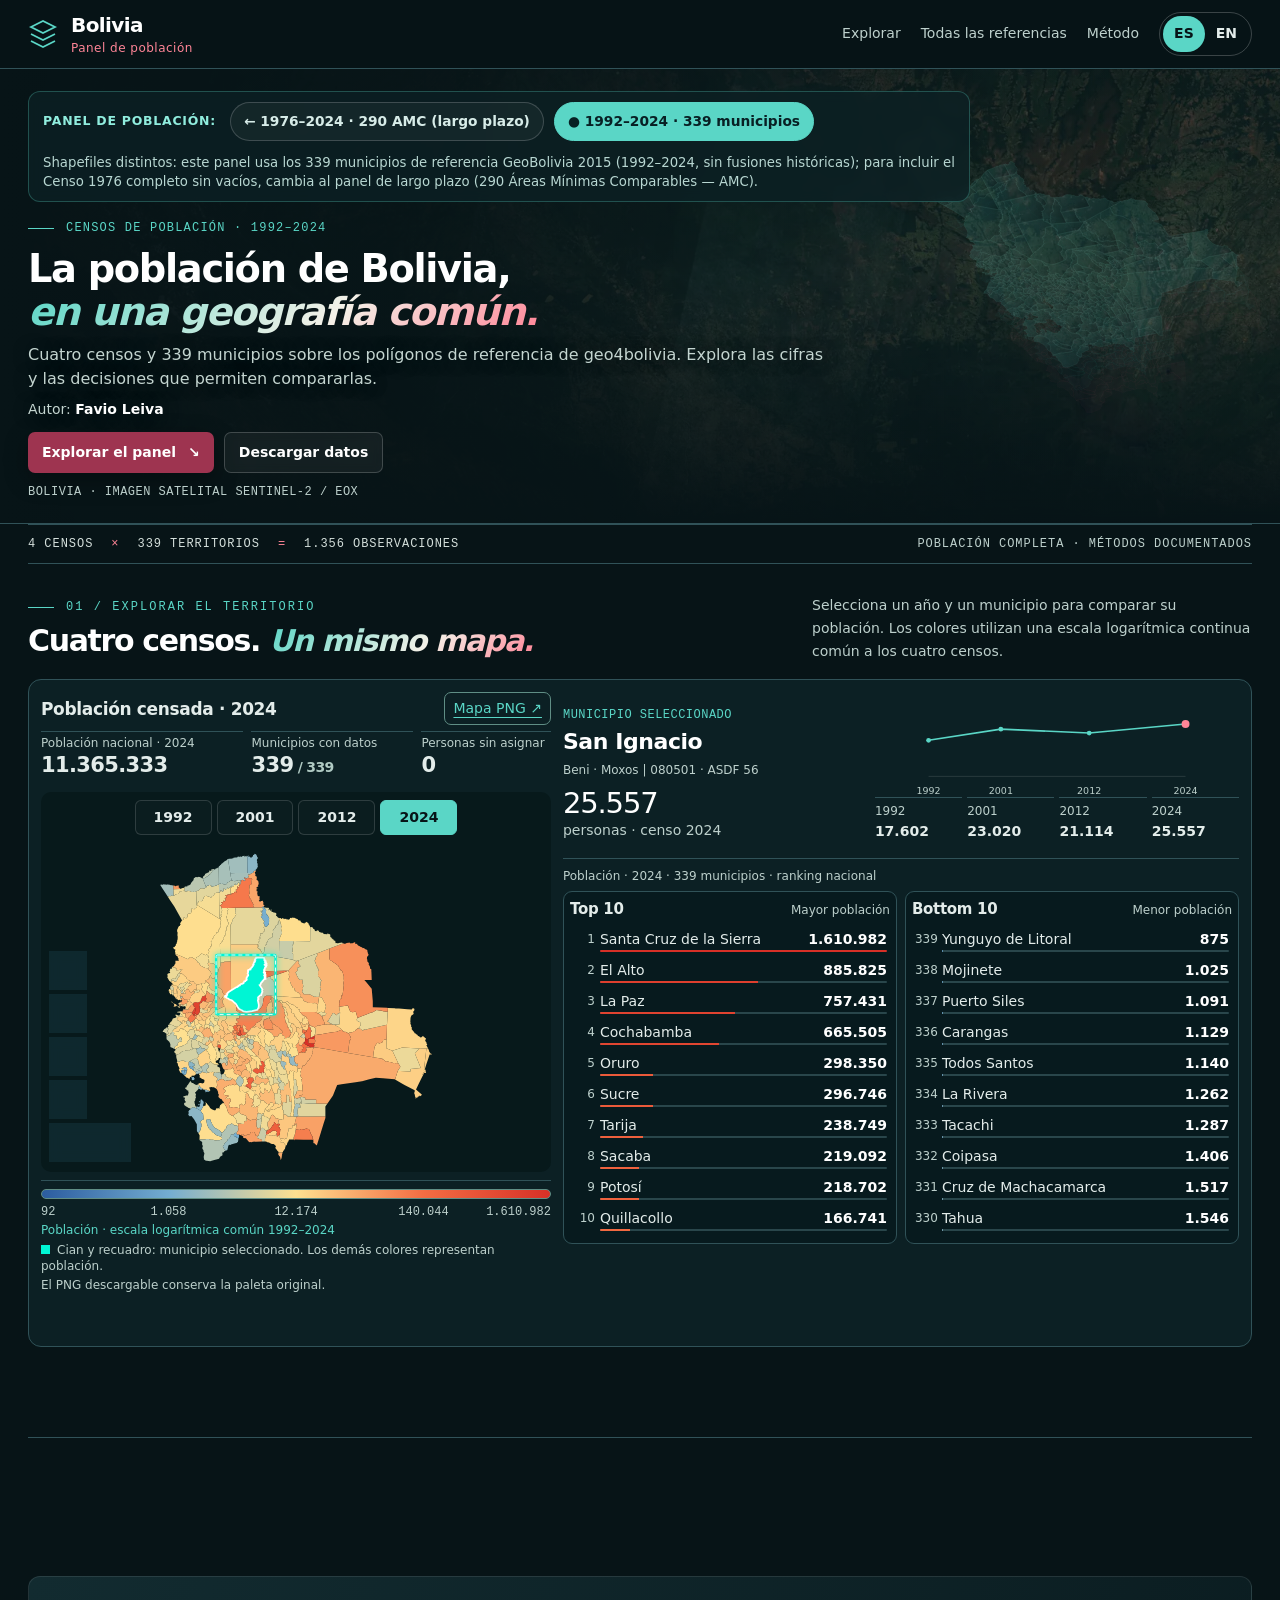
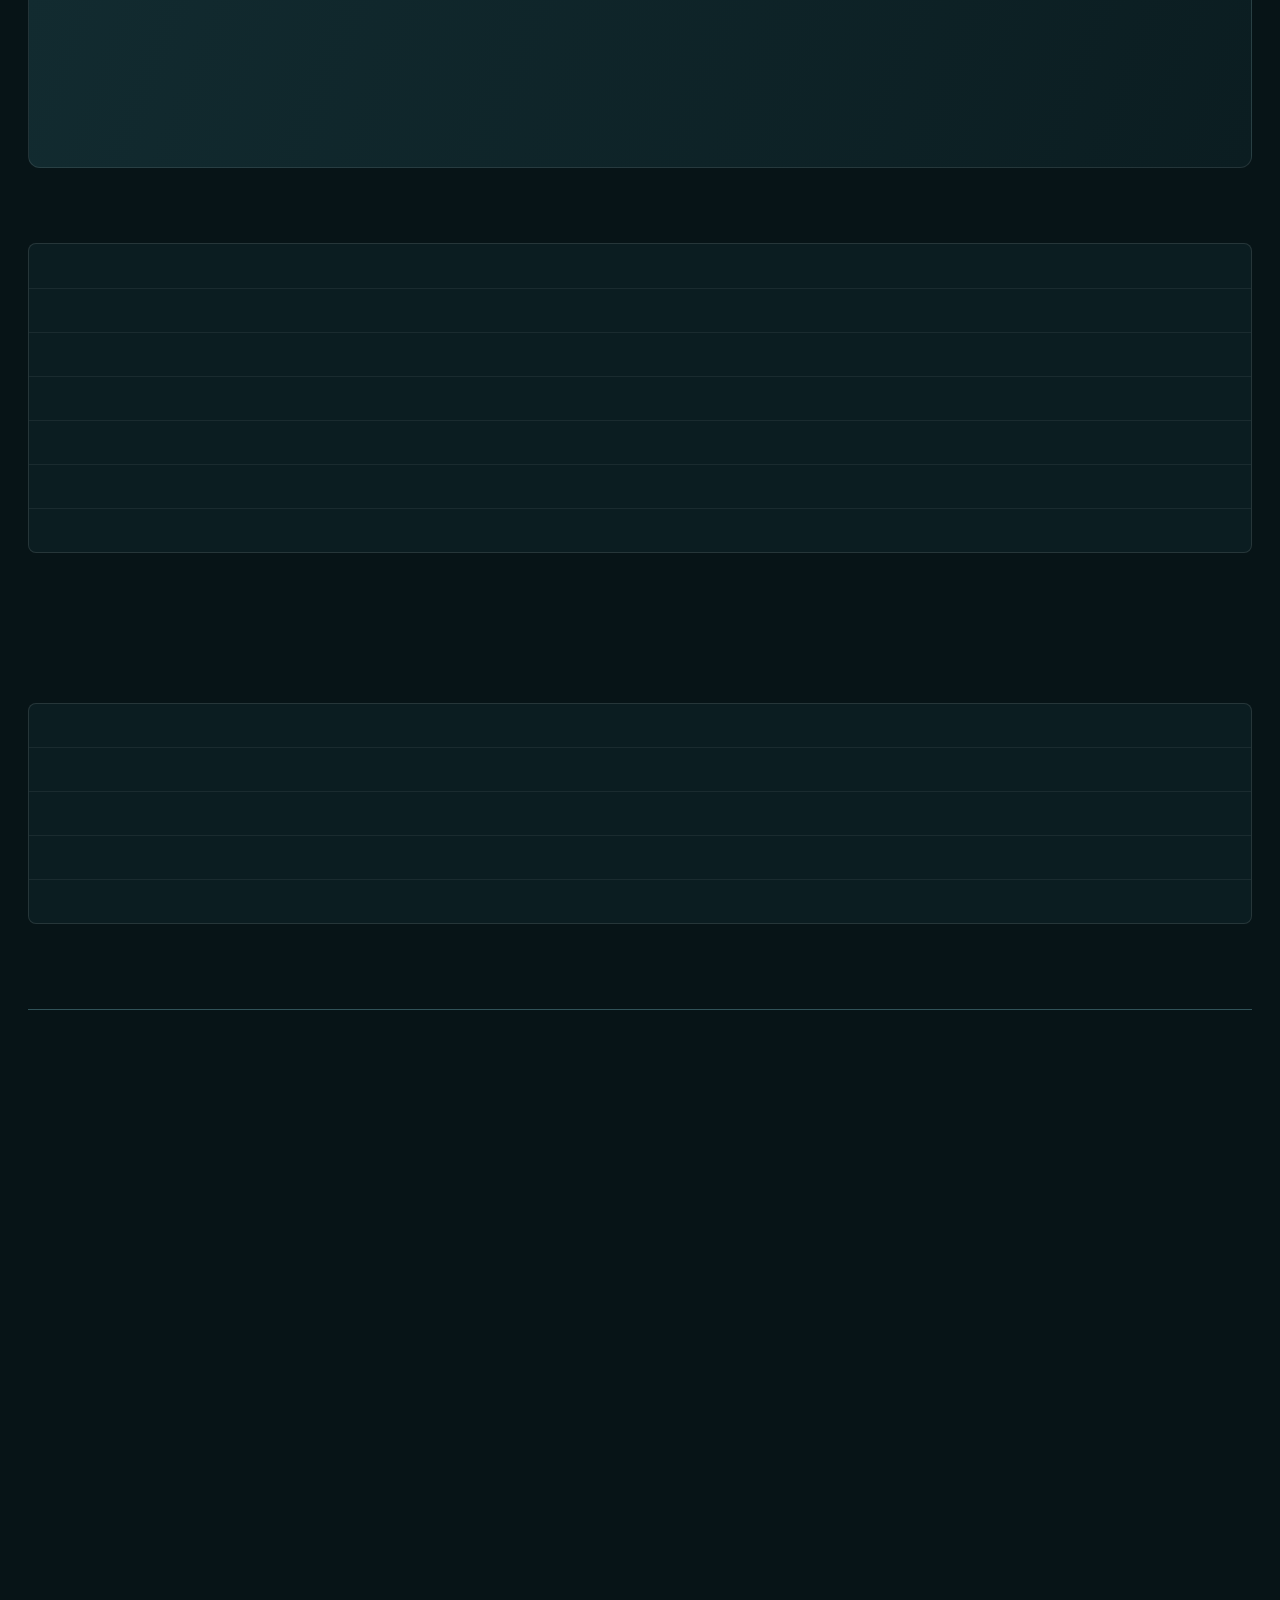
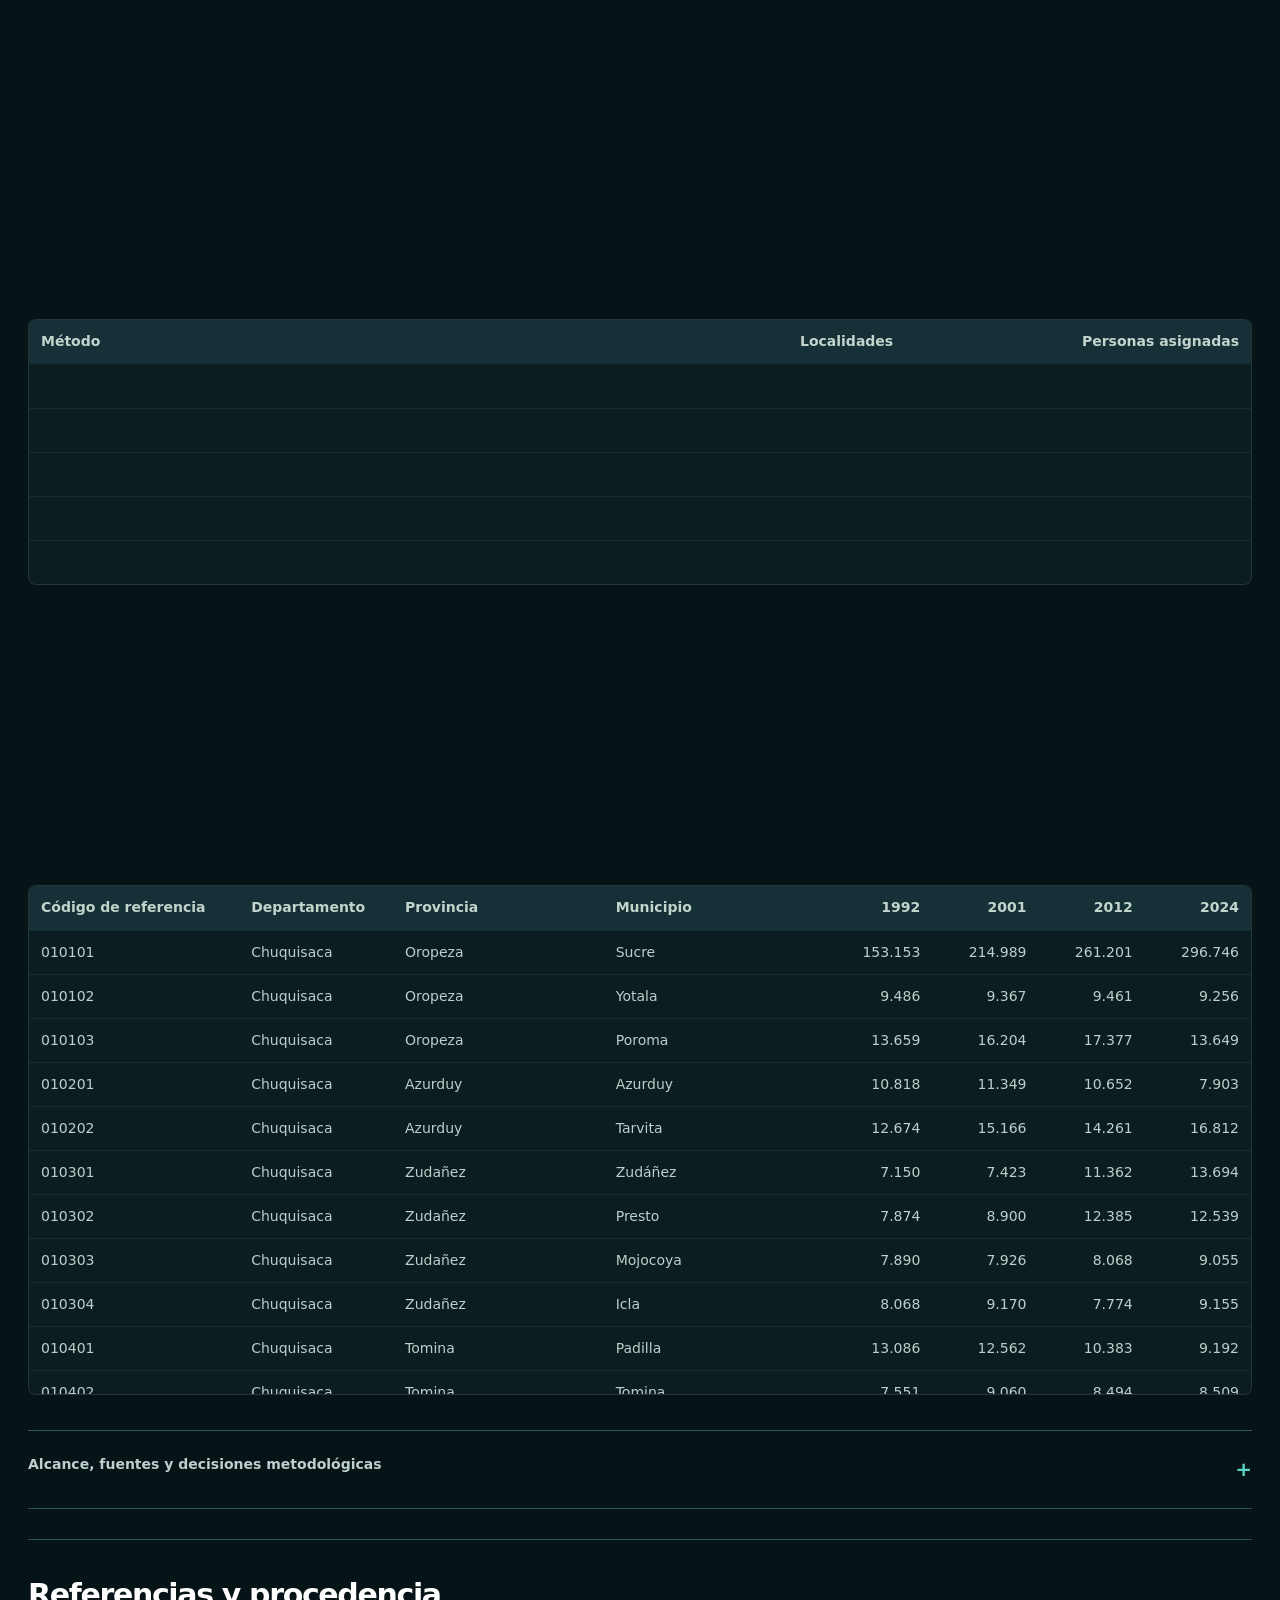
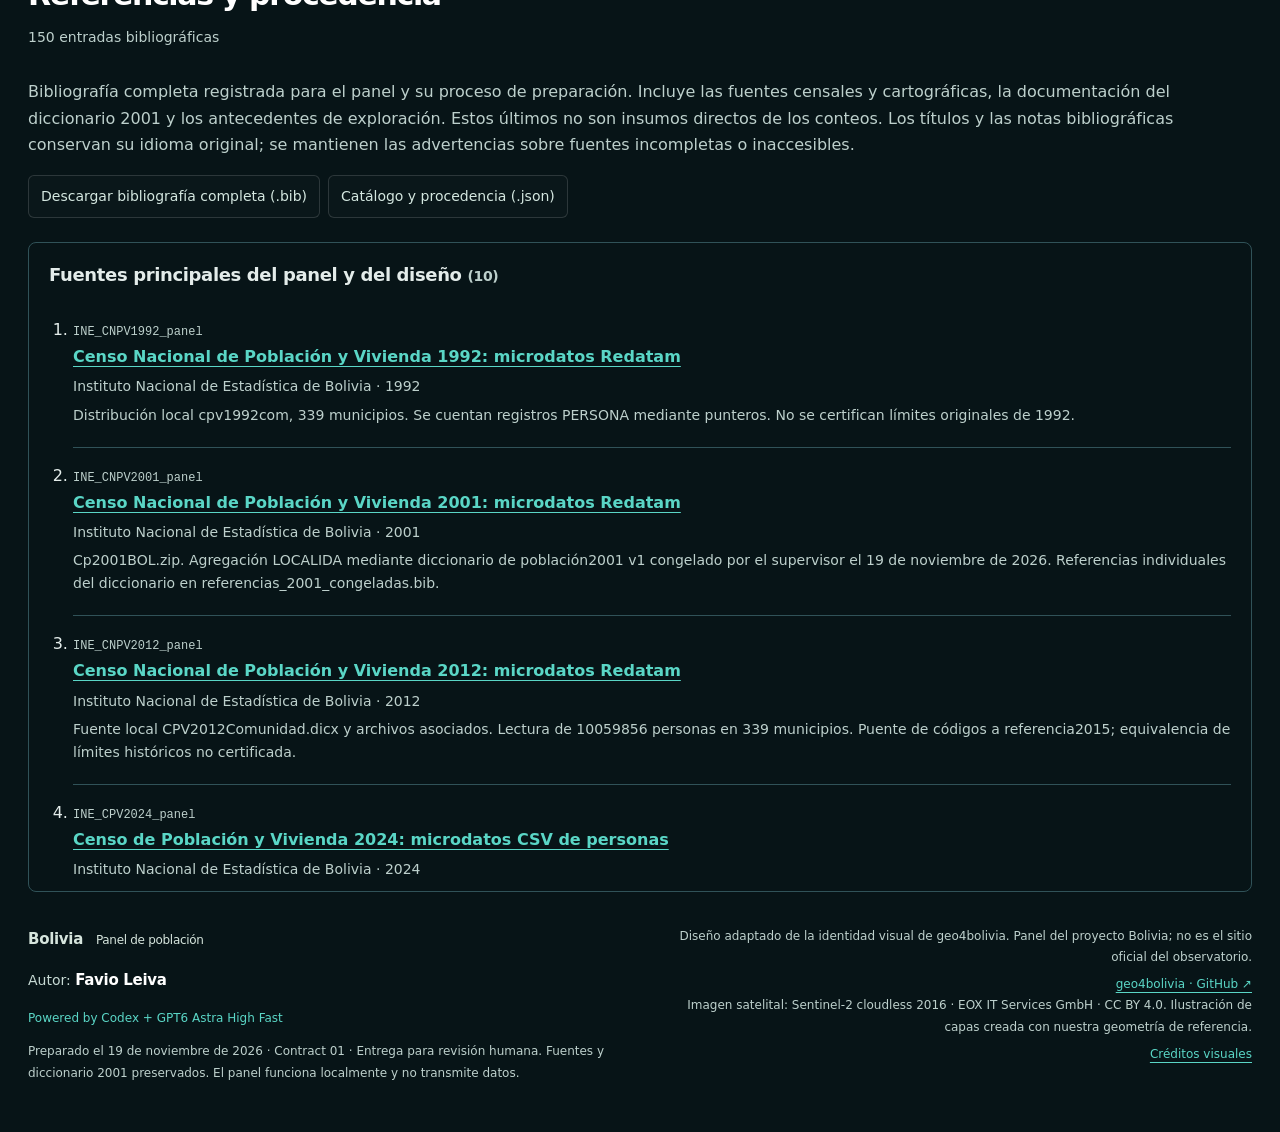
==== commit a687d66f: "Add 1976-2024 290-AMC long-term panel and bilingual panel switcher" ====
--- a/docs/Panel339/index.html
+++ b/docs/Panel339/index.html
@@ -200,9 +200,28 @@
 @media(max-width:550px){.workspace{padding:10px;gap:10px}.mapcard .stats{grid-template-columns:1.25fr 1fr .8fr}.mapcard .stats>div:first-child{grid-column:auto}.mapcard .stats strong{font-size:19px}.mapcard .stats>div>span{font-size:12px}.maptitle h3{font-size:16px}.map-wrap{height:405px;min-height:0}.map-wrap svg{height:350px}.map-wrap .years{width:100%;padding:7px;gap:5px}.map-wrap .years button{min-width:0;min-height:40px;padding:4px 6px;flex:1}.selection-detail{grid-template-columns:1fr;gap:8px}.selection-info{display:grid;grid-template-columns:1fr auto;gap:2px 10px;align-items:baseline}.selection-info .eyebrow,.selection-info .selectedmeta{grid-column:1/-1}.selection-info #selname{grid-column:1;grid-row:2;margin:2px 0;font-size:21px}.selection-info .bigpop{grid-column:2;grid-row:2;font-size:24px;margin:0}.selection-info .unitlabel{grid-column:1/-1;font-size:12px}.selection-chart{width:100%}.rankings{padding-top:8px}.ranking-pair{grid-template-columns:1fr;gap:8px}.rank-button{padding:6px 3px}.rank-list{gap:1px}.visual-notes{gap:4px 16px}.visual-notes .reference-chip{width:100%}.selection-empty{min-height:150px}}
 @media(max-width:1100px){.map-wrap{padding-bottom:52px}}
 @media(max-width:550px){.legend-ticks>span:nth-child(2),.legend-ticks>span:nth-child(4){display:none}}
-</style></head><body>
+</style><link rel="icon" href="data:,">
+<style id="panel-switcher-css">
+.panel-switcher{display:flex;flex-wrap:wrap;gap:10px;align-items:center;margin:0 0 18px 0;padding:10px 14px;border-radius:12px;background:rgba(12,32,36,.78);border:1px solid rgba(90,214,198,.28);backdrop-filter:blur(6px)}
+.panel-switcher-label{font-size:.78rem;letter-spacing:.06em;text-transform:uppercase;color:#90edde;font-weight:600;margin-right:4px}
+.panel-tab{display:inline-flex;align-items:center;gap:6px;padding:7px 13px;border-radius:999px;font-size:.86rem;font-weight:600;text-decoration:none;border:1px solid rgba(255,255,255,.18);color:#d7ece8;background:rgba(255,255,255,.04);transition:all .15s ease}
+.panel-tab:hover{border-color:#5ad6c6;color:#fff;background:rgba(90,214,198,.14)}
+.panel-tab.is-active{background:#5ad6c6;color:#082024;border-color:#5ad6c6;cursor:default}
+.panel-switcher-note{width:100%;font-size:.83rem;line-height:1.45;color:#b8d7d2;margin:2px 0 0 0}
+.amc-steps{display:grid;grid-template-columns:repeat(auto-fit,minmax(240px,1fr));gap:14px;margin:18px 0 22px 0}
+.amc-step-card{padding:15px 16px;border-radius:12px;background:rgba(255,255,255,.035);border:1px solid rgba(255,255,255,.1)}
+.amc-step-card h4{margin:0 0 6px 0;color:#90edde;font-size:.95rem}
+.amc-step-card p{margin:0;font-size:.87rem;line-height:1.5;color:#d0e4e0}
+#amc-unions{width:100%;border-collapse:collapse}
+#amc-unions th,#amc-unions td{text-align:left !important;white-space:normal !important;vertical-align:top;line-height:1.45}
+#amc-unions td:first-child{white-space:nowrap !important;font-family:ui-monospace,SFMono-Regular,Consolas,monospace;color:#90edde}
+#amc-unions td:nth-child(4){min-width:170px;font-family:ui-monospace,SFMono-Regular,Consolas,monospace;font-size:.8rem}
+#amc-unions td:nth-child(5){min-width:260px}
+</style>
+
+</head><body>
 <nav class="topbar"><a class="brand" href="#"><svg width="30" height="32" viewBox="0 0 30 32" aria-hidden="true"><path d="M3 9 15 3 27 9 15 15Z M3 16 15 22 27 16 M3 23 15 29 27 23" fill="none" stroke="currentColor" stroke-width="1.8"/></svg><span>Bolivia<span data-i18n="brandSub">Panel de población</span></span></a><div class="navright"><a href="#explore" data-i18n="explore">Explorar</a><a href="#references" data-i18n="allReferences"></a><a href="#method" data-i18n="method">Método</a><div class="lang" role="group" aria-label="Language / Idioma"><button data-lang="es" aria-pressed="true" lang="es">ES</button><button data-lang="en" aria-pressed="false" lang="en">EN</button></div></div></nav>
-<header class="hero"><div class="hero-satellite" aria-hidden="true"></div><div class="hero-content"><div class="eyebrow"><i></i><span data-i18n="heroLabel">Censos de población · 1992–2024</span></div><h1><span data-i18n="heroTitle">La población de Bolivia,</span><br><em data-i18n="heroEmphasis">en una geografía común.</em></h1><p data-i18n="heroIntro">Cuatro censos y 339 municipios sobre los polígonos de referencia de geo4bolivia. Explora las cifras y las decisiones que permiten compararlas.</p><p class="author-line"><span data-i18n="authorLabel">Autor</span>: <strong>Favio Leiva</strong></p><div class="hero-actions"><a class="button primary" href="#explore"><span data-i18n="explorePanel">Explorar el panel</span><span aria-hidden="true">↘</span></a><a class="button secondary" href="population_panel_1992_2024_long.csv" data-i18n="downloadData">Descargar datos</a></div><div class="hero-caption" data-i18n="satelliteCaption">Bolivia · Imagen satelital Sentinel-2 / EOX</div></div><div class="hero-art" aria-hidden="true"><svg viewBox="-120 -80 900 975" xmlns="http://www.w3.org/2000/svg"><defs><g id="hero-geography"><path d="M80.44,509.26L81.93,510.71L83.18,513.26L84.00,514.33L85.70,515.07L86.93,514.96L89.81,515.38L90.75,515.07L93.96,512.96L97.77,511.44L98.03,510.01L98.95,510.36L99.79,512.82L99.69,514.08L100.51,516.45L102.63,518.40L101.03,520.22L100.23,520.67L99.18,520.51L98.04,519.61L97.38,519.87L96.23,519.25L95.13,519.54L94.63,518.90L92.66,518.37L92.14,519.11L89.25,519.27L85.76,521.11L83.64,522.08L81.81,519.73L80.48,519.35L79.17,517.55L80.52,517.77L81.28,517.16L81.07,516.08L79.81,515.51L78.80,512.91L79.33,511.45L79.21,510.28L78.32,509.01L80.44,509.26Z"/><path d="M173.63,537.94L170.43,540.13L169.38,541.38L165.31,541.94L164.36,542.74L163.33,542.98L161.92,542.38L159.81,541.97L158.68,542.21L157.65,543.16L155.70,543.43L154.37,542.49L153.76,541.18L152.74,540.86L149.80,538.69L147.40,539.36L148.16,537.40L147.80,537.02L147.86,533.91L146.64,532.92L146.66,529.16L148.20,527.44L149.19,527.34L151.34,526.44L151.51,525.99L156.34,527.67L157.35,528.56L156.74,531.20L157.30,532.59L158.89,533.26L162.82,535.40L165.79,536.50L167.93,535.54L170.66,536.14L172.00,536.65L173.63,537.94Z"/><path d="M146.66,529.16L146.64,532.92L147.86,533.91L147.80,537.02L148.16,537.40L147.40,539.36L146.16,538.85L145.35,539.47L144.00,539.04L142.85,539.22L142.00,540.94L140.12,541.72L139.09,542.73L137.50,543.41L136.60,543.24L135.69,541.50L136.35,540.93L136.07,539.69L138.58,538.42L138.52,537.94L136.89,536.30L135.90,536.10L132.74,532.27L131.15,532.40L128.96,531.73L127.59,529.33L127.74,526.90L129.73,522.82L131.09,523.09L132.37,524.37L135.30,523.65L135.81,523.26L137.63,523.69L139.97,523.03L140.58,522.55L142.17,522.46L143.48,523.37L144.51,523.36L144.66,526.15L146.59,527.98L146.66,529.16Z"/><path d="M177.41,476.76L178.08,478.41L175.77,480.09L176.29,481.73L175.38,482.46L176.13,484.26L175.82,484.89L173.00,486.85L171.61,487.54L170.22,486.82L167.23,488.30L163.86,489.08L163.51,489.34L163.55,488.58L162.71,486.75L162.64,484.95L161.79,483.56L161.75,482.67L160.97,481.48L162.35,480.53L163.63,480.11L164.52,478.95L166.99,478.01L168.45,478.14L170.70,477.51L172.94,477.39L173.26,476.87L175.21,477.60L177.41,476.76Z"/><path d="M177.41,476.76L175.21,477.60L173.26,476.87L172.94,477.39L170.70,477.51L171.52,476.29L170.38,475.94L169.34,476.37L167.91,475.62L165.54,475.91L163.02,475.47L161.30,476.18L160.05,475.98L159.07,474.62L159.38,474.05L159.24,472.03L157.87,470.15L159.34,470.09L161.05,469.01L162.87,469.23L163.59,468.61L165.58,469.14L166.46,468.53L167.17,467.30L169.48,466.68L171.63,467.41L172.67,468.49L173.53,470.90L174.85,470.18L176.19,472.53L175.75,473.31L176.53,475.19L178.17,475.38L177.41,476.76Z"/><path d="M241.69,458.27L242.42,459.27L243.94,459.86L244.91,460.81L244.99,461.57L247.24,462.46L248.40,463.63L250.56,463.71L250.92,464.60L250.06,466.70L250.26,468.79L253.14,469.05L254.20,469.54L255.26,470.96L255.75,472.26L257.28,473.50L257.78,475.14L259.02,477.72L260.45,477.62L260.19,479.17L259.16,480.04L259.13,483.04L259.86,483.03L261.17,484.78L261.20,486.01L262.03,487.50L261.89,488.89L260.76,488.62L259.48,489.12L258.70,488.90L255.73,490.56L254.48,492.38L252.73,492.93L251.10,494.28L249.79,495.74L249.53,496.73L250.52,499.05L249.24,499.32L248.19,498.38L247.19,498.29L246.92,497.44L243.71,495.69L241.40,496.42L240.15,495.87L239.17,495.32L239.64,493.10L239.25,489.93L237.45,490.07L236.74,488.83L236.95,488.17L235.85,486.45L234.49,486.75L234.76,485.52L233.95,485.07L233.53,484.42L234.33,482.86L234.28,481.94L235.13,480.51L235.70,480.53L235.54,478.42L234.36,477.03L235.01,475.59L236.00,475.66L236.35,474.03L235.80,473.14L236.02,471.87L236.69,471.19L235.98,469.87L236.39,468.92L238.12,468.47L238.24,467.06L240.41,466.74L239.48,463.79L238.31,462.84L238.82,461.67L238.43,460.70L240.21,460.52L239.38,459.09L240.61,457.58L241.69,458.27Z"/><path d="M178.17,475.38L176.53,475.19L175.75,473.31L176.19,472.53L174.85,470.18L173.53,470.90L172.67,468.49L171.63,467.41L171.11,465.69L172.22,464.45L175.73,461.20L176.44,460.90L177.08,461.02L179.57,459.93L181.08,460.09L182.30,459.51L182.89,460.18L184.83,459.83L186.13,461.65L186.21,462.46L187.57,463.84L188.51,464.27L188.63,465.65L189.50,466.71L189.19,468.61L188.06,469.07L188.80,471.12L188.66,472.02L187.76,472.77L186.98,474.24L184.86,475.64L184.17,477.28L185.47,478.82L186.35,480.71L186.35,482.03L184.74,482.58L183.76,483.48L183.01,482.10L180.66,479.89L181.32,478.64L181.20,477.88L182.47,476.38L183.28,474.84L183.32,473.70L180.11,473.82L178.66,475.44L178.17,475.38Z"/><path d="M199.66,457.86L200.93,459.43L201.71,459.20L202.24,460.85L203.31,461.77L202.68,463.47L201.64,465.21L202.51,467.15L204.73,468.84L203.80,470.67L203.79,471.44L202.17,471.74L200.37,470.90L199.58,469.45L198.75,469.26L198.13,468.17L196.88,467.71L194.58,467.38L193.98,467.92L192.39,467.07L191.33,466.08L192.07,464.76L191.65,462.61L192.96,462.09L193.34,462.57L196.19,461.63L197.58,460.19L197.82,458.93L199.66,457.86Z"/><path d="M170.70,477.51L168.45,478.14L166.99,478.01L164.52,478.95L163.63,480.11L162.35,480.53L160.97,481.48L161.75,482.67L161.79,483.56L162.64,484.95L162.71,486.75L163.55,488.58L163.51,489.34L162.20,490.31L160.86,487.77L160.46,486.21L159.48,484.70L156.69,481.90L154.90,481.43L154.71,479.34L154.18,478.05L153.38,477.73L151.90,475.55L151.04,475.03L152.20,473.92L153.97,473.09L154.82,473.03L154.66,471.50L153.03,470.09L152.53,468.73L152.46,466.83L153.69,466.48L154.84,465.52L155.33,467.10L156.24,468.82L157.87,470.15L159.24,472.03L159.38,474.05L159.07,474.62L160.05,475.98L161.30,476.18L163.02,475.47L165.54,475.91L167.91,475.62L169.34,476.37L170.38,475.94L171.52,476.29L170.70,477.51Z"/><path d="M80.44,509.26L78.32,509.01L78.43,508.12L80.80,506.75L81.60,507.30L80.44,509.26Z"/><path d="M173.63,537.94L172.00,536.65L170.66,536.14L167.93,535.54L165.79,536.50L162.82,535.40L158.89,533.26L157.30,532.59L156.74,531.20L157.35,528.56L156.34,527.67L151.51,525.99L153.04,523.67L153.08,522.84L154.46,520.28L154.37,516.62L157.86,516.45L158.93,516.03L160.44,516.49L162.09,516.28L162.78,515.26L164.09,514.99L165.08,515.32L166.36,514.76L167.42,515.11L169.37,515.04L170.12,514.42L172.42,513.95L172.10,512.62L172.67,511.44L173.88,510.54L174.37,512.99L175.91,513.33L176.40,515.52L176.14,516.57L176.50,517.63L178.71,518.56L175.99,521.03L175.95,521.86L178.32,525.51L180.24,525.74L181.72,527.64L182.79,527.13L184.65,526.87L186.55,527.57L187.46,529.39L190.03,529.81L189.99,531.21L188.52,532.03L187.91,533.69L185.66,534.65L184.03,538.41L182.39,540.92L181.31,543.05L179.56,543.29L177.49,540.46L175.84,539.07L173.63,537.94Z"/><path d="M152.14,489.28L154.21,489.54L155.99,490.11L157.29,489.98L156.83,491.88L157.26,493.27L158.40,494.83L157.36,498.74L159.57,499.22L161.82,498.88L162.10,500.35L161.35,501.02L161.22,502.98L161.58,504.30L160.83,504.72L159.99,506.39L158.13,506.55L156.65,505.25L157.18,503.70L156.69,502.41L156.59,500.77L154.46,500.58L153.31,499.73L150.92,499.80L146.78,502.51L144.86,500.60L143.38,499.68L141.60,500.40L141.41,499.12L142.01,496.88L142.08,494.21L143.03,492.79L143.65,490.25L147.25,489.90L147.39,490.60L148.99,493.50L150.15,493.04L150.96,490.84L150.35,489.96L150.66,489.17L152.14,489.28Z"/><path d="M208.44,443.51L208.47,444.92L206.76,446.64L206.07,446.26L204.69,444.55L204.29,443.05L205.80,440.20L205.01,440.09L204.99,439.01L206.13,439.70L207.88,439.24L208.93,439.65L209.97,440.42L208.62,442.13L208.44,443.51Z"/><path d="M144.51,523.36L143.48,523.37L142.17,522.46L140.58,522.55L139.97,523.03L137.63,523.69L135.81,523.26L135.30,523.65L132.37,524.37L131.09,523.09L129.73,522.82L128.73,522.25L125.52,521.61L122.79,522.24L121.80,521.84L120.59,522.22L118.89,521.78L116.80,523.00L112.87,521.14L111.01,519.14L111.47,517.91L111.27,515.93L112.58,514.99L113.28,513.95L113.37,512.66L115.09,512.22L115.67,511.63L115.60,508.52L116.97,507.34L116.55,506.10L114.57,505.67L114.08,504.54L111.97,500.93L114.46,501.23L116.50,500.31L118.42,498.06L120.14,496.53L122.11,497.36L122.25,499.12L124.52,500.25L125.68,501.27L127.06,501.83L128.42,503.18L130.08,503.92L132.78,504.07L135.82,504.02L138.25,504.26L140.16,503.86L140.67,504.53L138.19,506.02L136.10,506.95L136.15,507.54L138.44,509.60L142.28,511.40L143.89,513.33L142.57,514.30L143.57,515.82L143.57,517.93L143.00,518.81L144.27,521.00L144.51,523.36Z"/><path d="M92.22,434.41L91.25,435.96L90.38,436.39L88.25,438.74L87.87,440.76L86.39,441.96L84.86,443.67L83.17,444.67L82.22,445.50L81.39,444.51L79.84,443.82L78.93,444.09L77.90,442.58L78.51,440.74L79.46,440.37L79.71,438.62L80.77,437.54L80.08,436.83L81.94,435.83L82.84,434.89L82.39,433.45L83.26,431.80L84.19,431.26L85.40,432.85L85.56,433.89L86.61,433.82L88.01,435.25L89.16,435.34L92.22,434.41Z"/><path d="M196.73,434.39L194.92,436.61L195.69,437.61L198.91,436.99L199.69,437.97L200.77,438.83L201.26,440.32L199.57,440.47L197.75,439.98L194.94,439.66L192.55,441.07L192.15,440.79L191.77,439.31L192.42,437.05L192.20,435.10L192.17,434.70L194.15,433.75L195.25,432.67L195.51,433.69L196.73,434.39Z"/><path d="M99.57,452.72L99.01,451.19L100.69,450.04L100.26,448.00L102.38,447.65L101.80,443.57L102.90,443.36L103.61,442.53L104.61,443.03L105.35,442.71L105.85,441.28L103.59,440.14L103.87,438.46L105.43,438.53L107.05,438.96L108.84,438.53L109.55,438.03L110.97,438.35L113.46,438.14L114.74,439.90L115.66,440.53L117.05,440.25L118.11,440.81L118.03,441.56L119.29,443.59L118.87,444.96L118.07,445.09L116.67,446.76L115.19,447.25L115.27,450.38L112.80,450.24L112.16,449.87L110.45,450.23L110.31,451.02L109.18,452.38L108.91,454.93L107.66,455.58L106.56,456.28L104.56,456.82L102.64,455.53L100.79,453.20L99.57,452.72Z"/><path d="M92.22,434.41L89.16,435.34L88.01,435.25L86.61,433.82L85.56,433.89L85.40,432.85L84.19,431.26L83.46,429.54L82.64,426.55L82.50,425.12L81.46,423.58L81.31,422.07L83.35,423.24L86.24,423.71L87.45,423.15L91.78,423.44L93.31,423.36L95.39,425.47L97.54,426.04L97.91,427.00L98.91,427.16L99.16,427.93L101.69,430.99L103.31,432.67L103.84,433.62L103.63,436.42L105.54,436.60L105.43,438.53L103.87,438.46L103.13,438.31L99.72,438.81L97.09,437.50L96.03,437.46L94.24,436.16L93.81,434.70L92.22,434.41Z"/><path d="M145.03,465.66L142.79,465.35L142.23,465.83L141.31,463.63L138.54,464.70L136.90,461.37L137.35,458.50L138.60,457.23L140.09,455.71L145.54,457.17L145.41,462.93L145.03,465.66Z"/><path d="M99.57,452.72L100.79,453.20L102.64,455.53L104.56,456.82L106.56,456.28L107.66,455.58L108.46,456.37L108.63,457.47L109.58,458.45L111.41,458.64L112.89,458.43L113.74,457.77L113.64,459.41L115.47,461.64L115.35,462.89L114.61,464.38L114.04,466.55L112.83,467.82L111.26,468.18L110.48,466.72L107.95,468.08L105.61,465.03L103.42,465.50L101.23,466.51L99.81,465.72L98.25,464.11L98.42,463.05L97.84,461.48L96.82,461.01L95.51,460.16L96.16,459.37L94.44,458.40L93.13,458.16L93.03,456.17L91.64,455.19L91.45,454.13L90.43,452.51L90.68,451.19L93.33,449.28L94.97,448.78L95.61,450.53L99.57,452.72Z"/><path d="M83.17,444.67L84.86,443.67L86.39,441.96L87.87,440.76L88.25,438.74L90.38,436.39L91.25,435.96L92.22,434.41L93.81,434.70L94.24,436.16L96.03,437.46L97.09,437.50L99.72,438.81L103.13,438.31L103.87,438.46L103.59,440.14L105.85,441.28L105.35,442.71L104.61,443.03L103.61,442.53L102.90,443.36L101.80,443.57L102.38,447.65L100.26,448.00L100.69,450.04L99.01,451.19L99.57,452.72L95.61,450.53L94.97,448.78L93.33,449.28L90.42,448.04L88.80,447.92L88.00,447.05L85.67,445.40L83.17,444.67Z"/><path d="M181.41,447.60L182.56,449.35L183.04,449.48L183.97,451.49L183.16,454.41L183.57,454.89L181.69,455.18L180.81,453.51L180.04,452.96L179.73,451.37L178.59,450.68L178.89,449.09L178.68,447.99L177.57,446.08L178.42,445.61L179.29,446.18L180.12,447.84L181.41,447.60Z"/><path d="M640.97,465.73L642.73,469.24L643.73,473.52L647.37,478.00L648.90,478.25L650.00,480.16L644.58,480.33L639.47,495.75L636.82,503.65L633.47,513.93L632.55,516.54L635.10,516.50L634.91,520.92L635.38,521.00L636.18,522.66L635.28,524.08L631.46,523.99L629.07,528.87L627.38,527.95L629.41,525.01L630.30,522.73L631.27,522.14L631.61,519.93L630.91,518.44L636.87,465.60L640.97,465.73Z"/><path d="M183.57,454.89L183.16,454.41L183.97,451.49L183.04,449.48L182.56,449.35L181.41,447.60L181.44,445.56L180.75,442.98L181.69,442.80L182.01,441.55L183.80,440.10L185.32,441.48L185.39,442.47L187.71,444.77L188.68,443.70L190.15,443.15L190.75,444.04L191.28,445.46L191.08,446.34L192.07,447.73L192.68,450.72L194.01,451.48L193.01,453.13L193.01,454.33L191.45,455.79L190.53,457.06L190.37,458.18L188.80,458.14L187.79,458.65L187.28,459.63L186.16,459.67L185.91,458.62L184.54,455.55L183.57,454.89Z"/><path d="M184.83,459.83L182.89,460.18L182.30,459.51L181.08,460.09L179.57,459.93L177.08,461.02L176.44,460.90L175.28,459.02L175.53,457.81L174.72,457.41L175.38,454.36L174.80,452.85L173.20,451.52L172.39,450.47L171.60,450.60L170.02,450.03L168.09,447.64L170.11,446.33L171.18,446.27L171.86,445.35L174.86,443.41L176.50,445.01L177.93,444.52L178.42,445.61L177.57,446.08L178.68,447.99L178.89,449.09L178.59,450.68L179.73,451.37L180.04,452.96L180.81,453.51L181.69,455.18L183.57,454.89L184.54,455.55L185.91,458.62L184.83,459.83Z"/><path d="M87.45,423.15L86.24,423.71L83.35,423.24L81.31,422.07L80.29,421.44L79.82,420.01L77.99,421.04L75.23,420.48L74.91,420.03L71.96,420.14L69.93,421.56L70.02,422.24L69.25,423.53L68.18,424.05L68.10,424.91L66.54,426.29L66.47,428.41L65.92,427.90L66.10,426.68L65.41,425.83L62.10,425.06L62.02,424.30L60.77,424.04L60.86,422.98L56.82,420.31L54.83,419.70L53.77,419.81L53.10,419.23L53.90,418.71L54.84,417.32L56.77,416.82L57.48,416.25L57.91,413.50L59.35,413.77L61.75,413.50L60.42,412.15L62.53,411.10L64.76,411.34L65.85,410.22L66.93,409.71L67.27,410.28L68.93,410.39L68.69,411.55L67.37,412.25L66.91,413.75L68.49,414.23L69.85,414.14L72.33,413.29L72.32,412.51L74.31,411.51L75.50,412.60L76.83,414.53L78.40,413.69L78.43,415.34L77.57,415.38L77.63,416.55L79.46,417.67L82.02,417.31L82.74,416.70L83.95,414.68L86.40,415.38L86.62,418.03L87.17,420.53L88.06,421.36L87.45,423.15Z"/><path d="M204.62,438.13L203.43,437.93L202.64,436.54L201.76,436.59L201.51,435.50L201.84,433.18L204.89,431.47L205.14,430.94L206.80,430.93L207.12,431.75L208.32,431.45L208.88,432.92L210.15,432.89L210.29,433.60L209.27,434.17L209.08,435.04L207.06,435.29L204.48,437.23L204.62,438.13Z"/><path d="M101.49,397.69L101.75,398.39L103.21,398.38L105.00,398.83L106.16,400.11L107.76,400.01L108.27,399.48L107.87,400.85L108.65,402.17L109.06,404.69L109.44,404.94L108.69,406.66L109.51,407.75L109.18,408.57L108.15,408.50L106.59,409.15L106.00,411.60L107.17,412.24L107.20,413.87L106.43,413.92L106.10,415.08L105.08,416.26L103.72,416.63L101.41,414.12L100.46,415.24L99.64,413.60L99.39,412.16L99.88,410.66L101.15,410.94L101.25,409.87L99.14,408.42L97.71,408.90L95.87,407.77L95.52,406.47L94.07,406.40L93.47,405.48L91.92,404.34L90.59,402.91L90.39,401.65L91.12,400.69L92.24,400.19L92.54,399.44L93.58,400.18L94.44,400.09L94.51,399.01L96.42,397.83L98.03,398.37L99.30,397.09L101.49,397.69Z"/><path d="M109.44,404.94L109.06,404.69L108.65,402.17L107.87,400.85L108.27,399.48L107.86,397.86L108.48,397.08L109.99,396.80L110.17,395.83L111.74,394.59L112.49,393.45L113.20,393.26L114.63,390.94L115.92,389.72L117.71,388.89L117.90,387.22L118.85,386.54L119.12,387.82L120.15,389.96L121.43,390.62L121.70,391.79L121.05,392.55L118.42,394.33L117.87,395.03L118.17,396.70L118.94,398.38L120.87,400.26L122.08,400.91L122.59,401.90L120.08,401.35L119.24,402.31L118.90,405.62L118.12,406.77L117.05,407.17L116.72,408.01L115.88,408.43L114.98,407.89L111.18,407.87L109.56,405.99L109.44,404.94Z"/><path d="M152.33,423.67L154.23,424.73L153.89,425.88L154.08,428.45L153.08,428.75L152.48,430.24L153.24,431.34L154.69,432.15L154.76,433.58L155.76,435.10L155.32,436.29L153.40,437.11L151.40,439.95L149.48,441.11L145.77,442.33L145.38,441.57L143.92,440.70L143.40,439.90L144.93,437.17L145.00,436.57L144.12,435.03L143.39,434.79L142.89,433.70L141.36,433.17L139.41,433.16L137.99,432.30L135.88,430.51L135.99,428.38L135.35,427.70L135.40,426.61L137.11,426.68L137.93,425.72L139.26,423.00L140.21,423.31L142.35,422.69L142.08,421.34L143.34,421.04L144.47,420.43L146.01,420.65L147.79,422.33L148.66,422.45L149.96,424.16L151.06,424.50L152.33,423.67Z"/><path d="M143.34,421.04L142.08,421.34L142.35,422.69L140.21,423.31L139.26,423.00L137.93,425.72L137.11,426.68L135.40,426.61L132.47,425.44L131.20,426.59L130.37,428.31L129.62,423.64L128.88,422.20L129.27,421.34L128.56,419.84L128.28,417.53L129.52,416.22L128.16,414.81L127.08,414.78L127.81,412.90L129.66,412.31L131.12,410.51L132.38,411.04L133.58,409.15L135.77,409.46L136.86,408.89L137.25,409.56L138.34,409.09L139.18,409.89L141.53,411.04L142.72,412.46L142.99,413.99L143.74,415.75L142.11,417.27L142.37,418.91L143.93,419.33L143.34,421.04Z"/><path d="M359.08,463.12L348.76,463.30L348.54,465.71L349.78,465.72L349.87,467.82L350.61,467.83L350.74,471.28L347.51,471.33L347.45,476.00L346.80,476.19L342.47,474.49L341.85,475.40L340.50,475.65L340.10,475.07L338.42,474.54L335.13,476.29L333.81,476.75L331.73,476.42L332.73,475.33L334.62,473.94L336.05,473.99L339.93,470.45L338.82,468.62L339.99,467.68L341.82,467.40L341.80,465.97L342.35,464.37L343.40,463.49L342.93,462.82L340.57,462.36L339.75,462.80L339.18,461.14L339.08,458.81L338.54,458.21L339.20,457.31L339.75,455.20L340.79,454.64L342.43,454.68L342.64,453.18L343.83,452.52L344.84,452.53L345.69,453.26L345.82,454.64L347.08,455.16L347.94,456.13L351.41,458.01L353.42,458.91L354.26,458.81L355.57,460.01L358.22,460.81L359.08,463.12Z"/><path d="M293.15,472.29L292.82,474.06L291.75,474.73L292.24,477.00L292.89,477.89L293.06,479.29L292.10,479.43L291.38,480.71L291.58,481.92L291.13,483.92L289.78,487.59L290.00,489.30L290.68,489.25L290.67,490.93L289.88,492.41L289.04,491.16L288.93,489.44L287.75,489.27L287.20,488.09L283.24,486.24L282.06,484.09L282.12,482.37L281.45,481.53L282.01,480.33L280.36,479.51L278.81,474.69L279.95,474.67L280.60,473.82L282.44,474.04L283.24,473.49L282.86,472.60L283.66,472.03L285.70,472.83L288.30,470.51L289.79,471.34L291.72,471.70L293.15,472.29Z"/><path d="M338.54,458.21L339.08,458.81L339.18,461.14L339.75,462.80L340.57,462.36L342.93,462.82L343.40,463.49L342.35,464.37L341.80,465.97L341.82,467.40L339.99,467.68L338.82,468.62L339.93,470.45L336.05,473.99L334.62,473.94L332.73,475.33L331.73,476.42L330.51,477.21L329.64,475.45L329.32,472.86L330.12,471.72L328.72,470.43L327.60,468.52L327.37,465.98L326.84,463.78L325.12,462.55L324.86,459.39L324.08,458.23L325.96,456.85L326.13,456.13L328.64,454.50L329.55,452.28L330.43,450.97L332.10,452.43L332.19,454.78L333.62,458.32L338.54,458.21Z"/><path d="M325.12,462.55L326.84,463.78L327.37,465.98L327.60,468.52L328.72,470.43L330.12,471.72L329.32,472.86L329.64,475.45L330.51,477.21L330.26,478.76L330.75,480.56L330.29,481.71L328.73,481.18L327.74,481.73L325.22,481.96L325.26,482.84L324.59,483.84L323.28,484.38L321.59,484.84L320.68,483.97L318.92,484.96L318.37,485.76L313.57,486.54L313.04,486.19L314.25,485.37L313.56,483.26L312.35,481.62L312.58,480.73L311.87,479.08L311.03,478.69L310.07,479.66L308.78,479.60L307.40,477.95L307.87,476.50L307.37,475.67L307.36,475.29L307.38,473.32L306.98,472.61L307.40,471.25L309.44,471.45L309.95,470.02L309.81,468.58L310.78,466.35L312.08,465.17L311.00,463.15L310.87,462.13L307.75,457.81L307.40,456.41L304.44,454.55L305.02,453.09L304.87,452.11L306.77,453.69L308.42,453.91L308.99,455.08L312.99,455.22L314.03,455.02L315.79,453.91L317.01,456.05L316.52,457.68L317.41,458.48L316.69,460.94L317.05,462.01L318.03,462.96L321.45,462.02L325.12,462.55Z"/><path d="M273.08,573.74L273.29,575.91L274.00,577.55L274.47,580.71L274.19,582.04L274.62,584.06L273.82,585.47L274.32,586.61L275.14,591.13L275.05,592.92L275.98,593.56L275.56,594.93L276.40,596.71L275.02,597.72L273.71,598.15L271.95,599.93L271.30,601.69L270.48,601.18L270.25,599.63L270.24,597.09L269.92,596.12L268.96,595.53L267.07,595.44L266.49,594.96L264.89,595.02L262.78,595.73L262.40,598.00L262.60,599.96L259.78,600.00L257.81,598.42L256.18,598.48L254.17,597.33L253.50,596.13L251.79,594.90L251.18,595.15L250.13,594.32L250.10,591.66L248.18,590.64L246.02,590.01L241.10,590.26L239.87,588.17L238.55,586.89L237.91,585.79L236.27,585.67L236.14,583.84L236.88,582.74L240.35,580.98L240.42,580.10L239.58,578.60L238.41,577.34L236.65,574.33L236.65,573.40L237.81,573.09L239.82,571.21L240.95,569.30L241.95,569.41L243.66,572.59L244.64,573.52L246.98,573.68L247.86,573.33L249.34,570.42L248.23,569.04L249.79,562.84L249.57,561.36L250.98,561.42L252.12,562.52L253.12,564.23L254.66,565.52L255.61,565.93L256.78,565.06L258.17,568.59L257.99,569.77L258.44,570.91L260.39,571.71L261.51,569.04L262.19,568.84L263.29,567.35L263.83,564.72L266.18,561.08L267.49,560.50L267.63,561.46L268.54,562.46L268.07,563.39L268.07,565.50L269.56,567.61L270.02,568.68L271.41,570.57L271.87,572.37L273.08,573.74Z"/><path d="M292.25,602.26L292.80,603.73L292.18,607.26L292.29,609.59L293.41,612.77L295.27,613.20L295.57,614.15L295.01,617.39L295.55,619.27L295.13,619.73L296.53,621.86L295.95,621.78L294.82,625.64L294.85,627.27L295.54,629.58L294.74,630.56L294.49,631.77L295.05,633.10L294.32,635.58L292.97,636.53L290.52,635.56L288.07,635.65L287.14,636.18L285.08,635.63L284.55,634.99L282.53,633.84L281.11,632.73L279.90,633.19L277.47,633.54L276.47,632.64L274.88,629.99L274.48,628.63L273.72,628.28L273.35,627.10L271.45,626.33L270.56,625.07L268.38,624.34L267.02,624.92L266.69,626.36L265.29,627.08L265.49,627.85L264.35,629.85L264.62,631.17L263.87,631.64L263.38,633.45L261.42,633.99L258.07,631.22L257.11,631.49L256.70,630.02L255.27,630.08L254.19,629.13L252.88,629.68L250.75,629.01L249.19,626.37L246.84,626.62L246.39,626.29L246.46,624.08L247.27,623.19L247.16,621.44L248.44,620.53L248.87,619.23L248.35,617.49L250.00,616.11L250.10,614.43L250.77,613.04L250.31,611.66L251.00,611.13L252.36,611.18L253.41,611.48L254.38,613.20L256.31,615.24L256.67,615.66L260.11,616.90L260.87,616.78L262.12,614.24L264.12,612.93L263.93,611.98L265.51,611.72L266.90,612.38L267.45,611.50L268.56,611.64L269.01,612.48L271.64,612.75L272.69,612.29L273.23,610.79L274.87,610.98L276.43,609.80L277.51,608.60L278.59,608.42L281.16,606.59L282.13,607.15L283.17,606.70L285.39,606.65L285.55,605.98L287.58,605.09L288.37,605.64L288.79,603.47L290.72,601.10L292.25,602.26Z"/><path d="M271.30,601.69L271.95,599.93L273.71,598.15L275.02,597.72L276.40,596.71L277.21,597.62L280.22,598.10L281.80,598.01L282.64,599.33L284.03,599.45L284.80,598.38L285.56,598.40L288.07,597.68L289.68,598.03L290.12,598.34L289.84,599.97L290.72,601.10L288.79,603.47L288.37,605.64L287.58,605.09L285.55,605.98L285.39,606.65L283.17,606.70L282.13,607.15L281.16,606.59L278.59,608.42L277.51,608.60L276.43,609.80L274.87,610.98L273.23,610.79L272.69,612.29L271.64,612.75L269.01,612.48L268.56,611.64L267.45,611.50L266.90,612.38L265.51,611.72L263.93,611.98L264.12,612.93L262.12,614.24L260.87,616.78L260.11,616.90L256.67,615.66L256.31,615.24L256.67,614.17L258.97,613.54L259.30,611.87L262.26,610.37L263.48,608.40L265.31,606.70L265.63,605.53L269.09,604.68L270.76,602.93L271.30,601.69Z"/><path d="M314.58,405.66L312.54,409.70L310.98,410.66L312.01,413.54L311.36,414.18L313.88,414.82L313.91,416.30L315.86,416.18L316.01,421.96L315.98,427.04L313.95,427.63L312.41,427.33L311.50,426.42L311.24,424.81L311.89,423.92L311.76,422.70L310.28,422.65L308.93,421.05L308.94,419.83L307.81,418.35L308.46,417.26L308.54,415.86L306.93,416.30L305.82,415.01L304.55,414.79L305.33,413.62L305.65,412.12L305.05,411.28L303.41,410.72L304.34,408.17L303.18,407.89L303.30,406.26L301.98,404.34L300.12,403.46L300.28,402.27L299.68,399.74L300.30,398.98L298.67,398.10L299.31,396.36L298.37,395.90L298.73,393.78L298.21,392.25L297.31,391.04L298.26,390.08L298.11,389.18L299.15,388.78L299.92,387.37L299.72,385.36L297.73,383.47L297.05,382.48L297.22,380.56L298.32,379.67L297.54,379.11L296.62,377.23L296.41,374.89L297.50,374.85L297.14,372.70L295.98,371.37L294.76,370.51L295.09,369.18L294.47,367.62L293.40,366.93L292.80,365.32L293.57,365.71L297.07,365.74L297.81,367.57L299.92,367.70L300.88,368.28L300.78,370.03L301.95,371.73L300.62,373.83L301.31,375.59L302.00,376.29L301.84,378.33L302.42,379.97L304.42,380.48L305.10,381.39L304.76,382.60L305.15,383.94L303.89,386.58L304.18,387.83L303.48,388.54L303.13,390.06L303.40,391.69L304.62,393.27L306.85,395.21L308.08,396.99L308.22,398.44L306.79,399.75L307.29,400.54L307.00,402.95L308.10,403.79L312.65,404.85L314.58,405.66Z"/><path d="M206.92,516.48L207.60,517.93L209.09,519.09L211.93,519.27L213.85,520.65L213.38,521.74L215.69,524.52L216.22,525.42L217.86,525.67L217.18,526.97L216.03,526.58L215.29,527.37L215.64,528.53L215.39,530.32L216.27,531.11L215.77,533.04L216.07,533.71L212.36,534.49L212.01,536.18L210.91,537.79L208.87,538.97L207.69,537.91L207.44,535.68L206.28,535.20L205.62,534.09L202.76,533.14L201.28,533.41L197.98,536.49L197.49,535.77L196.17,535.83L193.35,533.81L193.08,531.37L193.10,530.10L193.64,528.66L194.58,527.41L193.94,526.45L195.31,523.26L194.94,522.45L195.76,521.80L196.53,520.40L197.54,520.17L197.88,519.22L199.97,517.14L203.23,516.13L205.73,515.89L206.92,516.48Z"/><path d="M183.76,483.48L184.74,482.58L186.35,482.03L186.35,480.71L185.47,478.82L184.17,477.28L184.86,475.64L186.98,474.24L187.76,472.77L188.66,472.02L188.80,471.12L188.06,469.07L189.19,468.61L189.50,466.71L191.33,466.08L192.39,467.07L193.98,467.92L194.58,467.38L196.88,467.71L198.13,468.17L198.75,469.26L199.58,469.45L200.37,470.90L202.17,471.74L203.79,471.44L204.96,472.29L206.57,472.35L207.58,472.79L208.43,474.15L208.36,475.29L209.77,476.29L210.82,478.67L213.77,480.36L214.35,481.08L215.57,481.54L216.13,483.50L216.11,485.14L217.64,486.76L219.34,487.72L219.33,489.80L219.25,491.66L219.58,492.10L219.25,493.75L218.37,494.17L217.41,496.15L215.98,496.22L215.23,495.80L214.26,494.52L212.21,492.65L211.66,491.22L209.66,490.45L209.22,489.87L206.99,488.56L205.68,488.58L205.79,490.60L205.50,491.55L204.13,492.13L202.62,492.01L201.50,491.18L199.74,491.01L198.13,489.67L196.69,487.89L194.81,487.44L193.83,486.43L193.39,485.36L192.53,484.86L190.89,484.91L189.69,486.59L189.59,487.35L188.58,487.79L187.58,487.06L185.93,484.65L183.76,483.48Z"/><path d="M47.32,339.83L48.13,340.67L48.21,342.08L48.74,343.75L48.64,345.04L49.64,346.16L50.22,346.01L50.74,347.07L50.28,348.65L50.25,350.49L49.72,350.90L46.30,349.34L44.06,350.36L41.26,347.99L40.04,347.88L40.48,346.90L39.19,345.23L38.51,344.84L39.07,342.65L40.53,342.36L42.84,342.57L42.23,340.94L43.77,340.30L44.92,340.43L45.94,339.93L47.32,339.83Z"/><path d="M151.51,596.10L155.12,599.42L155.61,601.53L158.75,605.62L161.60,615.86L162.94,617.35L164.90,621.58L166.54,623.08L168.79,623.88L171.23,626.78L175.62,626.27L175.53,628.69L177.81,629.29L177.92,629.89L179.83,631.79L181.58,635.58L182.46,638.12L183.52,639.19L183.44,640.07L182.25,641.25L182.77,643.37L184.66,645.00L186.59,645.97L186.90,649.59L186.66,650.50L187.10,652.34L184.29,650.61L182.35,649.89L181.45,650.16L179.85,649.72L177.76,649.77L176.12,648.82L173.68,646.36L170.86,645.39L169.39,645.93L169.00,646.73L167.75,647.00L165.63,648.56L164.07,648.38L163.66,647.88L161.49,648.41L160.11,650.35L159.00,652.98L157.79,657.17L157.19,657.88L155.72,658.62L153.97,660.62L153.56,662.58L152.13,663.52L148.12,668.12L142.79,662.41L136.50,657.96L131.21,655.81L130.23,655.01L129.43,653.55L124.99,648.36L123.96,644.40L121.86,641.52L121.29,640.13L121.29,638.26L119.65,635.15L118.66,634.47L116.29,635.92L113.11,634.34L111.74,635.40L110.41,637.62L111.83,644.80L112.98,649.37L117.54,658.41L119.84,659.48L126.28,666.62L127.37,667.54L129.06,667.95L130.26,669.68L135.00,672.97L139.73,675.14L144.40,676.38L146.48,677.16L147.19,677.88L148.14,680.46L147.93,682.69L146.94,683.29L141.64,685.01L138.26,685.25L137.03,685.01L132.01,685.63L126.96,683.97L120.44,684.03L117.23,682.46L109.53,682.38L107.34,683.25L101.74,683.10L94.17,683.41L94.45,677.36L94.53,673.21L92.38,669.86L91.42,667.78L93.66,666.26L94.59,664.41L94.69,662.57L96.18,661.93L97.29,658.53L97.32,656.43L97.78,654.45L98.95,652.35L98.73,650.25L98.84,647.18L98.58,645.35L96.22,643.22L96.02,641.26L98.83,637.79L100.34,636.81L103.96,635.76L104.20,635.11L103.59,632.35L103.61,630.72L102.92,622.81L98.70,617.75L97.10,614.58L103.69,603.10L106.46,602.94L107.49,603.09L108.62,601.31L109.39,598.33L109.30,597.26L110.39,595.77L111.72,596.93L112.34,598.43L114.90,600.81L116.96,603.62L118.31,605.08L119.13,607.14L120.32,608.71L122.02,610.06L123.01,610.26L123.51,611.26L124.61,611.34L126.77,612.49L127.63,612.59L129.36,613.48L130.30,613.26L131.40,614.05L133.97,610.94L133.29,610.14L134.59,609.21L134.87,608.53L136.41,608.37L136.69,609.12L138.42,608.57L140.39,608.55L142.49,609.41L143.19,608.92L141.70,607.39L142.42,605.65L143.75,600.86L145.60,600.33L146.36,598.89L147.43,597.97L148.49,597.78L150.14,595.64L151.51,596.10ZM109.81,595.70L108.58,596.64L108.17,596.15L108.71,594.46L109.81,595.70Z"/><path d="M42.23,340.94L42.84,342.57L40.53,342.36L39.07,342.65L38.51,344.84L39.19,345.23L40.48,346.90L40.04,347.88L38.77,347.26L38.51,346.30L37.34,345.97L36.15,343.02L34.99,342.39L33.86,340.10L32.18,338.08L31.84,338.74L30.19,338.35L32.77,335.40L31.98,333.77L32.66,333.47L35.20,335.28L38.18,334.84L38.64,333.37L38.25,331.92L38.64,330.80L38.09,329.58L39.55,328.12L41.32,327.83L41.40,328.58L40.67,331.00L42.83,333.44L41.51,335.44L40.37,336.59L40.35,339.07L42.23,340.94Z"/><path d="M79.17,517.55L80.48,519.35L81.81,519.73L83.64,522.08L85.76,521.11L84.99,522.26L85.42,524.39L85.86,524.38L85.56,527.27L82.37,530.07L78.23,530.74L76.32,530.49L75.26,531.33L75.61,532.54L74.81,533.25L72.33,534.12L71.30,535.06L70.18,537.43L70.30,539.23L66.52,536.24L62.46,535.21L61.98,533.80L57.43,529.42L58.18,528.06L59.71,527.71L61.33,527.89L62.27,526.61L63.33,521.49L63.33,519.62L63.82,518.92L64.62,518.24L64.74,515.16L63.87,514.24L64.05,512.38L63.02,511.37L60.46,512.36L59.74,510.62L58.53,510.45L56.80,511.31L54.50,513.06L51.09,513.10L53.15,514.53L54.00,514.26L56.07,514.60L57.56,515.83L58.50,517.50L58.55,518.51L56.99,517.68L56.02,517.98L54.03,516.75L53.13,517.06L53.24,519.01L52.94,520.51L51.94,520.49L52.62,518.52L50.52,517.92L50.47,519.33L52.44,524.72L49.00,523.51L48.00,522.59L46.31,518.93L44.68,516.75L46.61,514.24L45.81,511.52L44.47,508.77L42.49,506.43L43.28,505.43L42.42,503.96L42.48,502.39L40.89,499.97L39.91,499.79L40.16,498.21L41.22,498.19L43.72,497.62L44.93,497.69L46.32,497.22L48.32,495.91L55.26,493.66L57.22,494.17L58.25,496.09L60.82,497.25L63.59,498.00L65.62,498.31L66.31,498.00L67.65,498.53L69.05,498.47L68.42,501.60L68.26,504.01L68.85,505.54L68.59,506.75L70.03,509.13L71.03,511.72L72.87,513.35L76.17,514.77L78.35,517.25L79.17,517.55Z"/><path d="M278.88,340.80L265.91,339.55L253.70,339.55L251.34,340.69L249.29,342.73L247.68,345.39L247.20,346.80L246.78,350.96L245.38,361.09L244.14,363.80L238.85,371.18L232.82,372.99L235.65,367.33L236.06,361.58L234.01,351.83L233.67,351.13L234.30,348.64L235.43,347.52L234.56,346.71L234.11,344.45L234.50,343.01L235.70,341.94L237.12,341.66L237.63,339.88L240.51,338.12L241.73,338.22L242.20,335.24L243.23,334.89L243.05,333.31L244.74,330.49L244.75,329.04L243.95,328.18L244.17,325.40L244.93,324.37L238.04,314.22L240.00,313.47L240.50,312.46L240.41,310.99L241.01,309.65L241.81,308.91L241.82,308.07L243.12,306.64L244.14,306.47L244.87,305.33L244.95,304.32L246.84,303.18L247.11,302.21L248.66,301.08L248.68,300.19L250.30,300.17L252.06,299.25L250.65,297.34L258.50,294.94L263.55,293.05L264.93,294.79L264.97,296.49L264.40,297.83L267.36,300.91L269.07,300.22L269.66,302.78L271.00,303.64L271.50,304.83L273.13,306.02L273.27,308.20L274.46,310.30L273.95,311.56L274.65,312.11L275.62,313.72L274.91,314.79L273.66,315.18L274.70,319.10L276.58,323.34L278.76,324.98L279.36,328.21L278.88,329.63L278.83,338.21L278.88,340.80Z"/><path d="M189.99,557.01L189.49,557.75L190.40,559.78L190.11,561.31L189.40,562.88L189.91,564.61L190.63,568.17L191.63,568.11L193.97,567.22L195.13,567.41L197.41,566.81L200.32,567.76L200.95,568.89L200.43,569.66L201.44,570.57L203.88,570.19L205.63,571.63L205.30,575.25L204.48,576.82L205.88,579.33L204.46,579.85L205.33,582.08L205.09,583.38L203.51,585.33L203.15,587.01L204.08,588.57L205.43,589.21L203.94,592.40L203.97,594.45L204.60,596.37L203.61,597.58L202.18,598.51L202.23,599.38L200.19,601.13L198.19,601.67L195.74,599.01L195.60,597.83L194.28,597.58L193.69,599.39L190.15,600.01L189.28,601.23L189.21,602.27L190.66,604.35L190.59,606.30L190.15,608.10L189.37,608.25L187.35,607.87L186.93,608.14L185.43,607.21L183.36,607.01L179.84,606.14L176.00,605.79L172.48,605.99L171.89,606.52L170.48,606.69L167.47,605.83L166.62,606.54L165.67,605.69L165.93,603.14L165.13,600.77L164.57,599.83L164.72,598.67L165.80,596.53L165.81,595.39L166.65,595.03L168.24,593.23L168.86,590.50L168.95,588.14L167.89,586.87L167.86,585.99L166.36,584.31L164.24,585.98L162.87,586.22L161.66,585.88L157.36,586.30L157.19,585.15L157.76,583.56L159.08,583.50L159.05,582.39L160.37,581.23L163.03,580.56L164.05,579.75L163.31,578.32L162.05,577.73L159.85,578.18L158.27,577.75L157.02,578.16L154.20,577.23L152.72,576.48L152.64,572.95L154.10,570.98L155.60,569.59L156.28,567.34L156.04,565.83L154.82,564.46L152.83,563.99L151.68,562.51L151.82,560.68L153.33,560.09L153.48,558.76L154.95,558.48L159.21,556.88L160.43,555.62L161.64,555.49L162.21,554.81L163.83,554.39L165.90,552.89L166.95,552.63L168.22,553.73L171.72,553.14L172.86,552.05L175.81,552.67L177.34,553.59L181.60,551.54L183.92,550.79L186.51,553.57L188.12,554.37L189.99,557.01Z"/><path d="M205.63,571.63L203.88,570.19L201.44,570.57L200.43,569.66L200.95,568.89L200.32,567.76L197.41,566.81L195.13,567.41L193.97,567.22L191.63,568.11L190.63,568.17L189.91,564.61L189.40,562.88L190.11,561.31L190.40,559.78L189.49,557.75L189.99,557.01L191.09,556.23L193.29,555.98L196.00,555.32L197.31,555.50L200.51,554.89L201.75,555.08L202.06,555.72L203.79,556.07L205.18,556.10L205.98,556.97L207.06,557.13L208.75,556.77L209.01,557.28L208.68,559.35L210.02,559.90L210.62,558.83L212.27,559.73L212.41,561.02L212.61,563.16L212.98,563.62L212.79,566.13L212.00,567.30L209.84,568.75L208.56,567.60L207.55,569.37L206.75,569.36L206.41,571.23L205.63,571.63Z"/><path d="M324.62,659.09L324.51,657.55L325.23,655.01L325.45,652.03L326.14,650.02L326.32,648.08L326.05,645.14L324.80,645.29L323.87,648.40L322.94,648.93L322.58,649.92L320.53,650.02L321.04,647.78L322.38,644.30L322.73,642.40L324.40,635.24L325.17,632.27L325.93,628.33L329.20,628.33L343.82,628.37L356.82,628.43L395.33,628.06L395.33,631.72L390.54,647.17L384.85,665.50L379.13,683.91L374.98,697.32L373.86,697.21L372.25,694.47L370.91,695.10L370.23,693.05L369.24,692.09L368.17,693.21L366.24,690.81L366.62,689.69L366.39,688.65L367.16,686.89L366.32,686.57L366.10,685.48L366.92,684.52L366.59,683.85L365.61,682.77L364.64,680.62L364.40,679.31L365.09,677.06L362.87,674.03L362.23,673.59L362.46,672.22L361.30,671.26L360.16,669.46L359.64,666.85L356.14,658.79L355.08,658.23L353.53,658.41L350.55,657.29L347.96,657.84L344.70,659.31L343.61,659.38L338.74,658.44L335.86,659.02L333.50,660.41L330.09,660.15L325.25,659.46L324.62,659.09Z"/><path d="M196.17,535.83L197.49,535.77L197.98,536.49L201.28,533.41L202.76,533.14L205.62,534.09L206.28,535.20L207.44,535.68L207.69,537.91L207.04,538.72L207.65,540.26L209.28,540.54L209.74,542.53L208.66,545.21L211.32,547.98L210.31,550.53L208.47,550.92L207.84,551.82L206.45,551.99L206.40,553.36L204.76,554.18L203.79,556.07L202.06,555.72L201.75,555.08L200.51,554.89L197.31,555.50L196.00,555.32L194.47,553.44L195.52,552.90L195.82,551.67L197.37,549.47L198.14,548.85L198.45,547.64L199.30,546.47L198.77,544.23L199.17,541.32L198.77,538.94L198.05,538.54L196.20,536.57L196.17,535.83Z"/><path d="M181.31,543.05L182.39,540.92L184.03,538.41L185.66,534.65L187.91,533.69L188.52,532.03L189.99,531.21L191.43,530.73L193.08,531.37L193.35,533.81L196.17,535.83L196.20,536.57L198.05,538.54L198.77,538.94L199.17,541.32L198.77,544.23L199.30,546.47L198.45,547.64L198.14,548.85L197.37,549.47L195.82,551.67L195.52,552.90L194.47,553.44L196.00,555.32L193.29,555.98L191.09,556.23L189.99,557.01L188.12,554.37L186.51,553.57L183.92,550.79L182.56,548.70L181.15,545.07L181.31,543.05Z"/><path d="M39.55,328.12L38.09,329.58L38.64,330.80L38.25,331.92L38.64,333.37L38.18,334.84L35.20,335.28L32.66,333.47L31.90,332.14L32.69,331.28L31.63,330.61L32.56,328.64L31.99,327.78L33.53,325.29L33.19,324.33L33.15,322.31L31.45,321.06L31.26,319.42L30.23,317.81L29.73,316.33L26.93,314.80L27.74,312.88L28.77,313.23L29.86,312.47L30.74,312.69L31.76,313.39L32.46,315.00L33.77,314.83L33.98,315.93L35.49,316.10L36.65,315.72L38.84,315.55L41.88,317.90L41.58,318.87L42.07,320.77L39.30,324.20L40.48,326.13L39.49,326.19L39.55,328.12Z"/><path d="M263.32,458.00L264.28,457.62L266.12,457.79L266.61,456.91L268.05,457.37L268.84,458.59L270.01,459.02L272.31,457.87L273.00,456.89L274.01,457.53L274.87,459.39L275.65,462.18L275.76,463.45L276.99,464.87L277.96,467.33L278.91,467.98L278.71,469.45L278.06,470.72L277.28,471.08L276.08,469.20L274.28,468.04L273.06,467.77L272.61,467.02L271.45,466.98L269.72,467.49L267.93,466.68L267.08,465.68L267.10,464.47L265.99,463.89L264.54,461.75L264.40,460.87L262.81,459.91L262.05,458.64L263.32,458.00Z"/><path d="M260.45,477.62L259.02,477.72L257.78,475.14L257.28,473.50L255.75,472.26L255.26,470.96L254.20,469.54L253.14,469.05L250.26,468.79L250.06,466.70L250.92,464.60L250.56,463.71L251.75,460.50L251.13,459.61L250.95,458.00L251.79,456.47L253.30,454.72L255.61,455.91L256.28,457.46L257.83,459.65L258.07,460.77L261.46,460.61L262.26,460.99L264.40,460.87L264.54,461.75L265.99,463.89L267.10,464.47L267.08,465.68L267.93,466.68L266.90,467.43L265.67,466.42L264.42,467.45L262.59,467.23L261.79,468.19L261.94,470.29L262.73,471.39L261.89,472.10L263.02,474.65L260.28,475.95L260.45,477.62Z"/><path d="M342.64,453.18L342.43,454.68L340.79,454.64L339.75,455.20L339.20,457.31L338.54,458.21L333.62,458.32L332.19,454.78L332.10,452.43L330.43,450.97L329.92,450.19L330.87,447.51L331.60,446.56L332.12,444.97L333.17,442.91L333.29,440.69L334.34,440.08L335.07,437.25L337.31,437.53L338.48,438.09L339.03,439.62L338.92,440.78L341.10,440.15L342.15,441.32L343.70,440.60L344.68,439.66L346.41,440.34L347.23,440.12L347.43,442.68L346.79,443.83L347.32,445.39L346.59,447.40L346.56,448.52L345.32,450.56L343.62,451.64L342.64,453.18Z"/><path d="M359.08,463.12L358.22,460.81L355.57,460.01L354.26,458.81L353.42,458.91L351.41,458.01L347.94,456.13L347.08,455.16L345.82,454.64L345.69,453.26L344.84,452.53L343.83,452.52L342.64,453.18L343.62,451.64L345.32,450.56L346.56,448.52L346.59,447.40L347.32,445.39L346.79,443.83L347.43,442.68L347.23,440.12L347.31,439.10L347.92,440.91L349.46,442.07L349.39,443.62L352.78,443.39L353.30,442.76L354.94,441.99L355.40,441.22L357.67,440.85L359.33,439.48L359.98,439.38L362.26,438.59L362.94,438.66L365.80,436.22L368.93,435.82L370.12,437.16L370.32,438.07L369.90,439.60L368.87,441.58L369.63,443.16L354.89,443.09L354.85,452.67L357.20,453.35L359.37,452.82L360.93,452.75L361.76,453.65L363.55,453.74L367.74,452.57L369.99,452.44L369.28,453.57L369.25,454.82L368.31,455.28L367.70,456.88L368.38,457.59L369.36,460.08L367.57,461.00L367.71,462.82L366.98,463.26L363.45,463.04L359.08,463.12Z"/><path d="M250.65,297.34L252.06,299.25L250.30,300.17L248.68,300.19L248.66,301.08L247.11,302.21L246.84,303.18L244.95,304.32L244.87,305.33L244.14,306.47L243.12,306.64L241.82,308.07L241.81,308.91L241.01,309.65L240.41,310.99L240.50,312.46L240.00,313.47L238.04,314.22L244.93,324.37L244.17,325.40L243.95,328.18L244.75,329.04L244.74,330.49L243.05,333.31L243.23,334.89L242.20,335.24L241.73,338.22L240.51,338.12L237.63,339.88L237.12,341.66L235.70,341.94L234.50,343.01L234.11,344.45L234.56,346.71L235.43,347.52L234.30,348.64L233.67,351.13L234.01,351.83L236.06,361.58L235.65,367.33L232.82,372.99L219.99,376.39L207.20,378.17L205.80,378.25L199.96,376.93L197.94,375.96L195.40,374.21L192.54,373.10L189.33,371.25L186.02,367.00L181.72,360.00L180.15,357.70L178.64,356.98L172.74,351.51L171.16,350.47L167.76,349.14L165.31,348.68L164.24,347.68L164.04,346.71L162.97,346.13L160.38,345.53L157.18,342.93L154.97,341.94L155.58,339.54L156.43,339.27L157.42,340.06L159.01,340.69L159.52,338.41L160.83,337.38L160.57,336.23L159.46,335.07L160.25,334.49L161.69,332.63L162.36,332.61L163.23,331.07L169.53,327.16L183.04,318.80L185.23,318.33L187.05,316.12L187.62,316.22L189.77,314.51L190.98,314.70L191.96,312.90L194.20,311.30L196.27,311.10L197.23,310.17L198.98,310.18L199.89,309.38L200.54,306.66L201.17,305.21L203.93,304.83L204.48,302.85L206.31,302.44L207.38,301.36L206.98,299.80L206.38,299.41L207.07,296.28L207.03,295.56L208.52,294.10L209.21,292.17L210.73,291.18L210.47,288.55L209.23,286.44L210.43,283.71L210.91,280.60L210.11,280.58L210.07,279.29L211.12,277.50L213.40,276.88L215.58,276.66L215.28,275.55L216.76,275.38L217.61,273.22L220.19,270.92L220.43,269.99L221.99,268.73L222.18,267.71L223.02,266.58L222.57,264.95L223.86,264.65L223.45,262.89L224.27,261.53L224.40,260.27L225.64,259.53L225.52,258.15L226.77,258.22L227.18,257.35L226.75,254.69L227.70,254.17L226.81,253.02L227.78,252.07L227.90,251.02L229.12,249.52L230.62,249.07L230.41,248.16L243.91,248.19L248.50,248.26L248.63,249.83L249.71,251.74L249.06,253.65L250.38,254.00L250.47,255.58L252.07,255.72L251.82,257.51L252.93,259.21L251.26,259.72L252.18,260.74L253.27,260.32L253.20,262.20L254.33,262.95L253.29,263.99L252.02,264.15L251.35,263.50L250.59,264.35L252.48,264.90L254.26,264.64L255.06,266.21L253.83,267.80L252.19,268.19L253.78,269.29L253.86,269.94L252.39,270.62L250.66,272.74L250.87,274.05L250.27,275.29L249.00,276.34L250.14,277.71L249.97,278.37L248.73,278.99L249.22,279.76L248.88,280.84L248.49,282.53L247.91,283.54L249.03,284.30L249.90,282.27L250.55,282.89L250.37,284.13L249.11,285.32L249.67,285.74L251.12,285.70L250.87,286.74L249.52,286.76L250.23,288.16L251.70,288.34L252.02,288.98L250.05,289.52L249.59,290.10L251.94,290.78L252.06,292.26L249.92,291.57L249.36,291.78L250.22,293.84L251.53,293.21L252.35,295.79L251.59,296.39L250.46,295.36L249.96,296.05L250.65,297.34Z"/><path d="M248.88,280.84L249.22,279.76L248.73,278.99L249.97,278.37L250.14,277.71L249.00,276.34L250.27,275.29L250.87,274.05L250.66,272.74L252.39,270.62L253.86,269.94L253.78,269.29L252.19,268.19L253.83,267.80L255.06,266.21L254.26,264.64L252.48,264.90L250.59,264.35L251.35,263.50L252.02,264.15L253.29,263.99L254.33,262.95L253.20,262.20L253.27,260.32L252.18,260.74L251.26,259.72L252.93,259.21L251.82,257.51L252.07,255.72L250.47,255.58L250.38,254.00L249.06,253.65L249.71,251.74L248.63,249.83L248.50,248.26L249.73,246.05L249.26,245.47L246.44,245.55L247.60,243.77L247.18,241.57L245.97,242.02L245.32,240.45L246.58,240.44L284.26,247.36L317.99,253.55L320.42,255.30L322.80,255.03L323.70,255.62L323.99,256.81L325.94,256.51L326.48,255.70L328.44,255.88L314.88,270.49L306.22,279.82L248.88,280.84Z"/><path d="M334.09,378.55L337.07,380.64L337.57,382.68L340.53,384.91L340.99,386.14L342.58,386.80L343.59,386.57L344.51,387.67L345.31,387.69L346.37,389.18L346.05,391.65L345.38,392.93L343.20,395.81L341.53,393.96L340.45,394.87L340.66,399.53L338.90,403.10L334.41,404.14L332.89,403.11L333.17,402.20L332.87,399.78L331.35,398.61L329.81,396.83L327.40,395.42L326.48,393.83L326.49,392.90L324.89,391.64L324.00,390.49L324.09,389.14L322.81,389.55L321.56,389.38L321.62,386.94L320.34,385.23L320.91,384.68L321.02,383.37L320.47,382.55L319.56,382.39L318.74,380.87L317.27,381.19L315.34,380.38L313.84,380.24L313.79,378.82L312.76,377.65L314.14,377.14L315.51,374.98L314.49,374.10L314.66,372.33L312.90,371.24L313.15,370.12L311.79,370.18L310.29,369.33L310.30,367.24L308.78,366.03L309.12,364.83L307.53,363.12L306.69,362.81L306.08,360.73L304.73,359.70L304.29,360.39L303.09,360.04L302.39,358.11L300.56,356.08L299.47,355.83L297.46,356.60L296.80,356.24L295.78,357.11L293.58,356.94L292.61,356.16L293.97,355.58L295.43,355.96L296.65,354.74L297.75,355.13L298.29,354.31L300.49,354.84L301.84,354.03L303.36,353.64L304.32,352.84L306.95,356.23L308.42,356.22L309.14,357.35L310.36,357.75L310.55,358.42L311.99,358.98L313.79,360.58L315.29,360.87L317.34,360.74L318.57,360.97L320.75,363.71L322.38,364.22L322.98,365.18L324.04,365.15L325.46,367.60L326.36,368.03L328.25,367.75L329.11,368.23L330.18,371.19L331.23,372.26L332.37,372.00L333.34,372.45L334.17,374.80L333.85,376.91L334.09,378.55Z"/><path d="M131.63,375.28L132.06,375.74L131.63,377.72L132.69,379.85L132.99,381.64L134.06,382.78L136.29,384.44L137.64,386.78L138.72,387.55L139.98,389.26L141.00,389.54L141.24,391.35L140.90,392.25L141.34,393.33L139.43,395.93L137.73,394.72L136.77,395.25L134.67,393.98L132.81,393.41L131.61,394.61L129.50,394.76L129.82,391.88L129.11,390.73L126.91,389.46L126.64,388.29L125.29,388.79L124.28,388.11L124.32,386.45L123.37,385.48L123.18,384.14L124.88,381.42L127.09,380.45L128.25,378.98L129.88,378.58L131.45,376.57L131.63,375.28Z"/><path d="M152.33,423.67L151.06,424.50L149.96,424.16L148.66,422.45L147.79,422.33L146.01,420.65L144.47,420.43L143.34,421.04L143.93,419.33L142.37,418.91L142.11,417.27L143.74,415.75L142.99,413.99L142.72,412.46L141.53,411.04L139.18,409.89L138.34,409.09L137.25,409.56L136.86,408.89L137.08,405.97L137.88,404.47L137.02,403.20L136.79,401.60L135.62,400.27L139.57,399.01L140.48,398.07L139.71,397.18L139.43,395.93L141.34,393.33L140.90,392.25L141.24,391.35L141.00,389.54L139.98,389.26L138.72,387.55L137.64,386.78L136.29,384.44L134.06,382.78L132.99,381.64L132.69,379.85L131.63,377.72L132.06,375.74L131.63,375.28L136.73,372.92L138.69,372.06L140.36,371.01L145.09,368.96L146.38,368.01L148.87,367.22L152.84,365.15L154.66,366.48L155.66,367.84L155.51,368.36L156.03,370.62L155.83,371.02L156.08,373.62L156.72,374.81L156.46,376.12L156.78,377.48L156.46,378.41L157.52,379.53L157.10,380.26L159.55,384.23L159.47,385.54L158.85,386.50L159.13,387.94L158.44,389.04L158.25,390.48L159.07,391.63L159.19,393.41L157.12,395.99L155.28,397.61L154.37,398.17L151.47,397.90L149.64,397.99L148.38,399.83L146.94,401.19L147.07,403.05L145.98,403.58L145.30,404.55L145.51,406.57L146.74,409.87L147.95,410.82L149.40,413.10L150.25,413.48L151.55,414.90L151.91,415.82L151.76,419.11L152.33,420.13L151.75,421.91L152.33,423.67Z"/><path d="M118.85,386.54L117.90,387.22L117.71,388.89L115.92,389.72L114.63,390.94L113.20,393.26L112.49,393.45L112.11,392.73L108.90,390.56L108.34,389.84L104.81,388.80L102.08,387.06L102.36,385.30L101.30,384.60L100.07,384.51L100.03,383.12L100.52,381.08L101.06,380.59L102.74,381.35L103.10,382.00L104.33,380.84L104.98,381.82L105.92,380.97L110.03,379.71L110.46,380.27L112.47,380.33L113.49,380.79L114.78,380.66L116.00,380.05L117.30,378.18L118.67,376.91L119.49,374.57L120.60,373.61L120.91,371.95L122.09,369.79L124.41,368.08L126.37,368.11L128.03,369.17L128.96,369.24L129.74,368.20L130.75,368.39L132.12,369.91L132.96,370.17L136.73,372.92L131.63,375.28L131.45,376.57L129.88,378.58L128.25,378.98L127.09,380.45L124.88,381.42L123.18,384.14L121.67,385.55L120.04,386.66L118.85,386.54Z"/><path d="M122.09,369.79L120.91,371.95L120.60,373.61L119.49,374.57L118.67,376.91L117.30,378.18L116.00,380.05L114.78,380.66L113.49,380.79L112.47,380.33L112.65,378.22L112.21,377.35L113.68,375.56L112.51,373.67L114.01,371.19L114.60,369.47L115.03,366.86L115.74,367.48L116.49,367.48L117.84,368.47L119.34,368.78L121.18,369.73L122.09,369.79Z"/><path d="M151.04,475.03L151.90,475.55L153.38,477.73L154.18,478.05L154.71,479.34L154.90,481.43L156.69,481.90L159.48,484.70L160.46,486.21L159.50,486.15L158.32,486.96L156.98,487.36L155.82,486.49L155.38,485.49L154.11,485.85L153.33,486.68L153.39,487.52L152.28,488.30L152.14,489.28L150.66,489.17L150.35,489.96L150.96,490.84L150.15,493.04L148.99,493.50L147.39,490.60L147.25,489.90L143.65,490.25L144.22,488.58L143.65,487.85L144.13,486.74L144.00,483.52L144.43,482.13L144.41,480.39L143.89,479.08L144.07,476.69L142.48,474.46L147.40,474.49L148.51,475.97L150.29,476.15L151.04,475.03Z"/><path d="M77.90,442.58L78.93,444.09L79.84,443.82L81.39,444.51L82.22,445.50L83.17,444.67L85.67,445.40L88.00,447.05L88.80,447.92L90.42,448.04L93.33,449.28L90.68,451.19L90.43,452.51L91.45,454.13L91.64,455.19L93.03,456.17L93.13,458.16L94.44,458.40L96.16,459.37L95.51,460.16L96.82,461.01L94.32,462.53L94.67,463.45L93.49,464.39L91.33,464.99L90.19,465.60L89.12,465.53L87.73,466.14L86.81,465.30L85.51,465.90L85.03,465.02L82.76,464.43L81.13,465.47L79.90,465.25L76.48,467.89L77.19,465.57L76.96,462.73L75.15,462.50L74.84,460.56L75.49,458.77L75.16,457.41L75.60,456.17L75.11,455.48L75.78,453.73L76.18,450.65L75.16,449.99L74.92,447.21L75.16,445.93L76.37,444.74L77.40,444.41L77.90,442.58Z"/><path d="M232.69,530.52L233.02,531.66L235.02,532.43L235.76,534.05L238.74,534.91L240.24,535.13L241.13,536.45L243.52,537.35L245.00,538.32L247.07,538.04L249.49,538.73L252.01,536.89L253.97,536.54L256.13,537.42L256.93,536.95L257.66,538.04L257.80,539.04L258.76,539.32L260.17,540.03L261.01,543.32L259.61,544.29L258.07,544.65L258.18,546.58L256.48,548.25L254.75,548.43L254.03,548.99L254.39,551.18L253.53,552.13L251.03,551.42L249.63,552.00L248.72,548.50L248.43,546.65L246.70,546.57L246.03,547.98L245.14,545.92L243.11,546.04L242.39,546.67L242.83,548.11L240.81,548.30L239.80,549.28L238.78,551.37L235.87,552.08L234.97,553.04L232.07,551.05L231.36,551.03L230.80,551.05L229.64,549.75L226.25,549.05L225.85,548.51L224.43,548.61L223.68,547.25L223.63,545.99L222.10,543.68L223.96,542.96L224.81,542.08L223.62,540.95L225.91,541.09L227.94,540.41L227.80,537.40L227.10,536.04L228.82,535.40L228.09,533.65L229.09,532.92L230.49,532.54L231.23,530.41L232.69,530.52Z"/><path d="M69.05,498.47L67.65,498.53L66.31,498.00L65.62,498.31L63.59,498.00L60.82,497.25L58.25,496.09L57.22,494.17L55.26,493.66L48.32,495.91L46.32,497.22L44.93,497.69L43.72,497.62L41.22,498.19L41.48,497.47L40.68,496.60L40.91,494.64L38.91,487.60L38.83,485.21L38.45,484.13L39.23,482.75L37.47,481.41L37.27,480.81L41.37,480.37L46.59,478.23L48.32,476.95L49.00,475.11L50.39,474.58L52.01,473.23L54.03,472.04L56.05,471.52L58.78,471.79L60.99,470.71L63.62,471.36L67.82,471.18L69.09,471.55L70.02,471.05L70.73,471.51L71.66,470.50L71.26,469.88L71.64,468.73L72.86,467.67L73.84,468.03L75.13,469.60L75.83,469.81L76.48,467.89L79.90,465.25L81.13,465.47L82.76,464.43L85.03,465.02L85.51,465.90L85.56,466.55L87.96,468.86L87.77,469.89L88.22,472.44L87.45,473.38L87.49,474.45L89.58,475.01L90.02,476.08L89.64,477.24L90.19,478.61L91.45,480.14L92.53,480.10L93.07,481.97L92.50,483.35L91.53,484.19L91.69,485.13L90.51,486.43L89.26,488.38L87.94,489.60L87.52,490.86L84.99,490.56L84.04,490.20L82.65,490.58L81.60,490.29L78.36,492.18L77.24,493.14L75.16,493.99L73.53,494.37L72.96,495.34L71.46,495.86L70.51,496.89L69.05,498.47Z"/><path d="M52.44,524.72L50.47,519.33L50.52,517.92L52.62,518.52L51.94,520.49L52.94,520.51L53.24,519.01L53.13,517.06L54.03,516.75L56.02,517.98L56.99,517.68L58.55,518.51L58.84,520.44L57.96,521.68L57.47,525.09L55.40,527.39L52.44,524.72Z"/><path d="M427.56,365.91L428.81,367.76L429.02,368.92L428.69,370.45L429.60,372.30L429.48,375.23L429.98,375.95L429.98,377.50L430.48,379.10L429.18,380.92L427.29,381.92L425.20,382.12L424.74,383.10L423.53,383.74L421.81,386.09L420.60,385.42L420.11,384.44L417.52,383.08L416.18,381.37L414.34,381.05L413.02,381.16L408.10,389.77L405.67,393.23L402.98,397.95L401.99,400.35L401.25,400.34L399.88,399.30L399.00,400.55L400.81,400.95L403.35,402.78L404.12,402.93L405.31,404.72L406.52,405.74L409.92,406.46L410.92,406.44L411.26,407.29L412.82,408.71L401.46,407.99L393.66,408.71L393.81,407.37L392.97,405.03L393.25,403.63L392.79,403.20L391.23,399.41L390.48,398.53L390.30,397.19L390.74,396.63L388.75,395.73L388.40,394.40L388.86,392.68L388.35,391.40L388.39,390.12L388.68,388.71L388.43,385.77L389.97,386.57L392.63,386.73L394.90,386.11L396.61,384.21L397.50,382.16L397.12,381.49L395.61,381.03L394.20,380.07L394.28,379.38L393.04,378.96L393.47,377.45L393.76,375.01L394.56,372.86L394.63,371.40L395.90,370.43L396.07,365.62L396.87,365.20L395.64,362.83L395.79,361.87L395.09,359.84L394.19,358.88L394.70,357.35L392.59,355.97L392.27,354.79L391.38,354.18L391.61,352.40L389.18,349.88L388.92,345.68L386.81,344.13L384.31,343.40L382.18,343.05L380.32,342.27L382.69,327.98L383.44,324.17L384.59,323.95L384.27,321.00L381.98,319.16L383.17,316.32L384.45,315.16L383.23,312.73L383.82,311.96L383.96,309.45L383.89,306.45L384.46,305.32L385.31,305.03L385.96,303.17L385.69,301.96L383.46,300.43L382.44,298.02L381.19,297.39L380.77,295.55L379.53,294.64L377.76,294.53L378.11,292.84L377.58,290.99L378.06,287.88L377.68,285.15L378.08,284.30L377.27,282.89L378.18,280.53L379.08,280.00L379.19,278.50L378.44,277.32L378.95,275.72L376.03,273.27L377.07,272.42L376.31,271.64L376.22,269.95L374.74,269.66L374.61,268.62L373.55,267.39L373.21,265.52L372.60,264.70L373.26,263.86L372.26,263.34L371.52,259.48L369.64,256.42L369.60,255.19L371.05,253.80L371.89,250.61L371.82,249.17L373.08,246.64L374.66,245.94L375.34,243.60L376.23,242.21L376.02,240.92L374.67,238.24L405.26,226.62L404.85,240.20L404.96,250.83L405.94,253.30L408.92,255.75L410.48,256.72L415.99,260.68L418.33,261.88L424.62,266.62L426.13,268.01L426.83,269.26L428.19,272.65L429.03,273.30L429.76,275.08L431.37,276.99L431.39,278.08L432.65,278.96L434.57,279.37L435.62,280.84L436.36,282.88L436.35,284.08L437.15,284.72L437.30,286.40L438.03,288.03L437.97,289.46L438.56,290.21L439.20,292.25L439.39,294.45L439.22,300.45L439.95,302.02L439.40,304.24L439.07,307.67L438.29,308.58L438.65,309.72L438.91,312.71L439.36,313.34L437.99,325.85L437.08,333.28L436.38,335.32L436.75,336.83L435.65,338.95L434.89,339.13L433.97,338.15L433.09,338.21L433.32,340.59L434.50,343.24L433.99,345.38L433.14,346.43L431.07,347.49L430.61,348.08L429.55,351.15L428.90,352.30L428.69,355.95L428.16,359.14L428.77,360.84L427.56,365.91Z"/><path d="M314.58,405.66L312.65,404.85L308.10,403.79L307.00,402.95L307.29,400.54L306.79,399.75L308.22,398.44L308.08,396.99L306.85,395.21L304.62,393.27L303.40,391.69L303.13,390.06L303.48,388.54L304.18,387.83L303.89,386.58L305.15,383.94L304.76,382.60L305.10,381.39L304.42,380.48L302.42,379.97L301.84,378.33L302.00,376.29L301.31,375.59L300.62,373.83L301.95,371.73L300.78,370.03L300.88,368.28L299.92,367.70L297.81,367.57L297.07,365.74L293.57,365.71L292.80,365.32L292.29,364.62L292.07,361.60L292.54,360.73L291.22,359.37L290.33,359.10L289.27,357.14L287.83,356.88L287.95,355.80L287.44,354.31L285.82,352.86L283.95,352.62L283.50,353.18L282.32,352.32L280.78,351.98L279.92,350.90L280.04,349.85L277.69,350.67L277.37,349.02L279.07,349.28L279.87,347.77L280.62,348.79L281.42,348.89L283.11,350.13L284.61,350.26L284.88,351.33L286.16,350.82L288.81,351.71L290.59,350.79L292.16,352.58L292.54,354.40L292.12,354.92L292.61,356.16L293.58,356.94L295.78,357.11L296.80,356.24L297.46,356.60L299.47,355.83L300.56,356.08L302.39,358.11L303.09,360.04L304.29,360.39L304.73,359.70L306.08,360.73L306.69,362.81L307.53,363.12L309.12,364.83L308.78,366.03L310.30,367.24L310.29,369.33L311.79,370.18L313.15,370.12L312.90,371.24L314.66,372.33L314.49,374.10L315.51,374.98L314.14,377.14L312.76,377.65L313.79,378.82L313.84,380.24L315.34,380.38L317.27,381.19L318.74,380.87L319.56,382.39L320.47,382.55L321.02,383.37L320.91,384.68L320.34,385.23L321.62,386.94L321.56,389.38L322.81,389.55L324.09,389.14L324.00,390.49L324.89,391.64L326.49,392.90L326.48,393.83L327.40,395.42L329.81,396.83L331.35,398.61L332.87,399.78L333.17,402.20L332.89,403.11L334.41,404.14L336.33,407.42L336.63,409.48L337.48,410.30L337.46,411.11L338.43,411.84L338.25,412.71L339.29,414.60L338.00,415.49L334.04,417.14L333.16,417.03L332.13,415.97L330.17,414.80L325.22,415.54L325.51,414.06L322.76,411.55L322.36,410.05L320.80,409.23L319.39,408.90L318.26,406.24L315.64,405.24L314.58,405.66Z"/><path d="M317.99,253.55L284.26,247.36L284.80,208.70L303.08,208.77L318.38,208.83L318.31,211.16L319.72,211.87L319.36,213.12L319.58,214.99L319.23,216.20L317.63,216.42L316.98,219.32L318.14,220.73L317.48,221.55L318.23,222.74L317.48,225.00L316.48,225.61L316.39,227.20L315.89,227.56L316.99,229.59L316.52,230.71L317.48,231.97L317.50,233.02L316.55,233.73L315.23,235.99L316.01,237.62L318.08,239.38L317.99,253.55Z"/><path d="M63.82,518.92L63.33,519.62L63.33,521.49L62.27,526.61L61.33,527.89L59.71,527.71L58.18,528.06L57.43,529.42L56.19,528.63L55.40,527.39L57.47,525.09L57.96,521.68L58.84,520.44L58.55,518.51L58.50,517.50L60.07,517.68L61.76,518.29L62.45,517.86L63.82,518.92Z"/><path d="M284.55,634.99L285.08,635.63L287.14,636.18L288.07,635.65L290.52,635.56L292.97,636.53L294.32,635.58L295.05,633.10L294.49,631.77L294.74,630.56L295.54,629.58L294.85,627.27L294.82,625.64L295.95,621.78L296.53,621.86L297.25,623.78L298.42,624.00L298.94,623.21L300.17,623.53L301.47,624.45L301.84,625.60L303.55,626.02L304.71,626.98L304.72,628.40L305.53,628.30L311.76,628.31L319.24,628.31L325.93,628.33L325.17,632.27L324.40,635.24L322.73,642.40L322.38,644.30L321.04,647.78L320.53,650.02L319.39,650.24L317.21,649.31L316.10,651.56L315.94,654.23L316.10,656.12L315.59,656.64L313.51,656.66L311.72,657.17L310.07,656.74L309.35,657.04L308.13,656.64L307.60,657.43L307.83,659.74L307.10,660.94L306.96,663.05L305.70,666.20L305.17,668.33L304.61,669.32L305.07,670.35L303.84,675.34L303.92,677.50L303.18,679.69L302.27,680.81L300.27,681.15L299.76,680.64L297.56,682.91L296.90,682.82L295.53,681.51L294.53,681.64L293.93,680.85L291.73,681.35L289.36,681.26L288.89,680.54L287.60,680.95L286.24,678.68L286.20,675.47L286.63,675.10L286.21,673.65L286.70,672.42L285.99,670.95L286.02,669.40L286.99,667.22L286.65,665.77L287.18,663.30L286.70,662.39L287.82,660.91L287.66,658.75L285.98,657.15L286.05,654.82L284.89,653.40L283.87,652.99L283.48,654.14L282.79,654.14L282.42,652.85L282.94,651.46L284.24,650.02L285.79,649.50L286.49,646.11L284.13,645.95L283.48,646.41L282.18,645.23L282.03,643.72L282.57,642.66L283.12,637.76L283.62,637.58L284.56,635.82L284.55,634.99Z"/><path d="M284.37,153.53L284.22,155.03L285.20,155.06L285.56,155.95L284.63,156.74L284.81,158.34L284.04,158.68L284.34,161.37L282.29,162.88L283.43,163.17L282.92,164.73L281.37,164.98L281.56,166.58L282.95,166.81L282.91,168.02L282.34,168.68L280.72,168.54L280.10,169.84L276.82,171.96L276.26,174.78L276.86,176.55L276.08,177.29L274.78,176.97L272.67,178.66L272.82,179.65L271.33,180.44L270.96,181.62L271.22,182.57L269.82,183.37L269.61,184.78L270.12,185.54L269.95,187.64L270.33,189.25L269.19,189.55L269.17,191.03L268.39,192.30L269.09,193.24L269.07,195.26L270.01,195.33L268.77,197.46L269.26,198.35L268.50,199.61L267.33,199.61L267.00,200.79L265.81,201.47L264.62,201.16L262.50,203.49L261.63,202.42L261.03,203.57L259.31,203.77L258.94,205.58L257.48,206.72L258.23,208.15L255.90,210.06L257.20,210.69L256.55,211.69L255.30,211.74L254.72,212.93L255.48,215.85L255.18,216.78L253.60,217.14L251.90,218.36L253.15,220.21L253.36,222.46L252.88,223.29L249.67,223.82L249.33,226.07L249.78,226.99L249.56,228.87L248.96,230.13L249.23,230.91L248.63,233.69L249.43,234.47L248.29,235.30L248.18,236.17L247.25,237.28L247.39,237.90L244.86,238.35L243.83,238.02L243.33,237.11L243.52,235.45L242.17,233.32L241.22,232.66L240.17,233.29L241.43,228.57L239.34,230.01L238.59,230.19L237.57,228.34L239.23,228.05L238.98,227.24L236.16,227.52L234.93,226.69L234.45,224.63L233.36,224.77L232.86,223.53L233.11,222.23L235.96,220.95L235.90,220.17L232.91,220.60L233.33,219.21L235.21,218.91L234.96,217.76L232.96,218.22L232.62,217.05L233.24,216.53L235.63,215.90L236.64,214.99L236.89,214.11L235.71,211.63L234.56,211.23L235.91,210.25L238.59,207.81L238.93,206.49L237.98,205.89L236.49,206.46L235.88,206.05L236.73,203.89L239.06,202.69L240.49,201.44L240.52,200.73L238.07,200.86L238.02,199.35L239.55,196.46L240.99,195.18L241.18,194.08L240.60,192.82L240.60,191.60L239.23,192.11L238.81,190.97L239.89,190.12L241.73,190.15L243.77,191.18L245.17,189.82L247.30,186.58L249.20,185.70L249.47,185.01L248.85,183.78L249.44,182.64L249.68,181.07L248.65,179.47L248.87,178.18L248.13,177.76L247.62,175.49L248.94,174.92L250.80,175.02L250.43,173.07L252.61,174.09L254.37,174.30L254.99,173.15L257.01,172.58L257.87,170.93L258.99,170.05L260.41,167.56L259.82,165.89L260.23,165.46L260.54,163.67L260.64,158.95L260.01,158.15L260.68,156.18L260.65,153.85L260.05,152.00L259.17,151.39L257.68,148.05L256.20,146.16L255.28,145.76L253.80,143.78L253.09,139.92L253.57,135.16L253.16,133.04L252.50,131.82L251.43,131.59L248.45,129.72L247.72,128.09L248.33,126.70L248.90,127.16L248.48,128.30L250.65,128.48L251.23,129.36L252.05,129.37L252.45,128.38L253.35,128.19L254.51,129.99L256.75,129.29L259.17,129.07L260.58,130.81L260.42,132.49L258.93,133.86L259.97,135.22L260.66,133.82L261.91,133.17L263.25,133.87L263.56,134.77L262.99,136.10L263.89,137.19L264.63,136.30L264.80,133.81L265.90,133.17L266.86,134.04L266.07,135.11L266.02,137.73L267.15,138.83L269.18,139.28L271.79,140.53L273.72,140.31L274.34,141.38L275.15,141.72L276.42,140.84L277.19,141.03L277.95,143.28L278.06,144.44L277.65,146.59L276.89,147.80L277.25,148.43L279.73,149.71L280.52,150.99L282.85,153.17L284.37,153.53Z"/><path d="M284.26,247.36L246.58,240.44L245.32,240.45L244.86,238.35L247.39,237.90L247.25,237.28L248.18,236.17L248.29,235.30L249.43,234.47L248.63,233.69L249.23,230.91L248.96,230.13L249.56,228.87L249.78,226.99L249.33,226.07L249.67,223.82L252.88,223.29L253.36,222.46L253.15,220.21L251.90,218.36L253.60,217.14L255.18,216.78L255.48,215.85L254.72,212.93L255.30,211.74L256.55,211.69L257.20,210.69L255.90,210.06L258.23,208.15L257.48,206.72L258.94,205.58L259.31,203.77L261.03,203.57L261.63,202.42L262.50,203.49L264.62,201.16L265.81,201.47L267.00,200.79L267.33,199.61L268.50,199.61L269.26,198.35L268.77,197.46L270.01,195.33L269.07,195.26L269.09,193.24L268.39,192.30L269.17,191.03L269.19,189.55L270.33,189.25L269.95,187.64L270.12,185.54L269.61,184.78L269.82,183.37L271.22,182.57L270.96,181.62L271.33,180.44L272.82,179.65L272.67,178.66L274.78,176.97L276.08,177.29L276.86,176.55L276.26,174.78L276.82,171.96L280.10,169.84L280.72,168.54L282.34,168.68L282.91,168.02L282.95,166.81L281.56,166.58L281.37,164.98L282.92,164.73L283.43,163.17L282.29,162.88L284.34,161.37L284.04,158.68L284.81,158.34L285.92,159.50L285.57,160.15L286.41,161.40L287.75,162.23L287.17,163.56L288.17,164.20L289.44,165.77L287.70,166.85L288.17,168.08L289.16,168.36L289.59,169.49L289.65,171.41L289.29,172.50L291.54,174.38L289.21,176.28L289.49,177.49L289.12,179.18L289.87,180.20L289.62,182.18L290.62,184.95L291.21,185.47L291.64,187.80L291.38,191.02L291.09,191.79L289.57,192.83L288.73,195.77L287.29,198.82L286.57,201.53L285.79,202.02L285.95,203.18L284.66,204.02L284.80,208.70L284.26,247.36Z"/><path d="M53.17,376.78L54.49,379.67L54.39,381.29L54.85,382.14L57.32,382.20L58.94,382.53L59.43,381.94L60.77,383.70L60.41,384.56L60.80,385.47L59.99,387.68L59.84,388.89L60.36,389.54L58.89,390.91L57.53,390.88L56.48,389.62L54.12,390.16L53.11,389.75L52.63,389.22L52.85,387.78L52.63,385.66L52.75,384.17L51.63,383.78L50.87,384.13L49.59,383.36L49.12,382.27L50.20,379.25L49.96,377.10L53.17,376.78Z"/><path d="M206.92,516.48L205.73,515.89L203.23,516.13L199.97,517.14L197.88,519.22L197.54,520.17L196.53,520.40L195.76,521.80L194.94,522.45L191.76,519.46L190.53,518.92L190.10,516.78L187.68,517.58L186.72,518.26L184.98,518.65L183.91,517.32L183.87,514.13L182.53,510.85L184.63,510.13L186.12,509.08L187.28,507.23L190.59,505.69L193.68,507.28L194.93,505.37L194.62,504.60L198.17,502.33L198.54,501.85L198.41,499.65L197.15,498.21L196.21,498.04L195.28,496.30L196.66,495.75L198.99,496.12L201.41,497.03L202.65,495.98L203.82,495.57L205.25,493.99L204.13,492.13L205.50,491.55L205.79,490.60L205.68,488.58L206.99,488.56L209.22,489.87L209.66,490.45L211.66,491.22L212.21,492.65L214.26,494.52L215.23,495.80L214.03,497.34L213.17,497.64L211.81,498.39L209.63,501.62L208.62,501.96L207.02,503.14L205.68,502.13L203.53,502.94L202.68,504.41L205.33,506.09L205.37,507.24L204.62,507.98L204.73,509.34L206.24,509.83L207.01,512.27L207.52,514.64L206.92,516.48Z"/><path d="M188.58,487.79L189.59,487.35L189.69,486.59L190.89,484.91L192.53,484.86L193.39,485.36L193.83,486.43L194.81,487.44L196.69,487.89L198.13,489.67L199.74,491.01L201.50,491.18L202.62,492.01L204.13,492.13L205.25,493.99L203.82,495.57L202.65,495.98L201.41,497.03L198.99,496.12L196.66,495.75L195.28,496.30L196.21,498.04L197.15,498.21L198.41,499.65L198.54,501.85L198.17,502.33L194.62,504.60L194.93,505.37L193.68,507.28L190.59,505.69L187.28,507.23L186.12,509.08L184.63,510.13L182.53,510.85L181.71,508.04L180.48,504.85L179.66,503.36L182.60,501.52L185.05,499.14L184.46,497.68L185.10,496.19L184.44,494.20L184.86,493.04L186.21,493.38L186.97,491.49L188.19,490.74L189.53,490.97L190.16,489.68L188.58,487.79Z"/><path d="M90.68,551.26L92.12,552.27L92.45,553.04L94.08,554.40L93.35,556.13L93.36,558.02L91.69,558.78L92.32,562.64L91.12,563.01L89.76,564.69L90.08,565.50L88.86,565.86L87.95,567.07L86.99,567.38L86.14,569.44L83.57,571.04L83.54,572.04L84.47,572.89L85.40,574.60L86.00,576.69L84.96,577.72L84.80,578.51L85.60,579.56L84.54,581.14L86.12,581.87L85.46,583.37L84.50,584.47L84.59,586.21L83.87,588.88L83.77,590.84L82.40,591.56L82.35,592.77L81.75,593.14L82.54,594.33L82.57,595.50L81.96,596.05L83.21,597.59L83.69,599.76L83.29,600.62L84.03,601.28L84.13,603.33L85.49,604.72L86.60,604.88L88.55,604.63L87.75,606.41L85.73,608.35L84.26,607.99L83.15,606.55L80.60,607.15L77.18,606.73L74.31,608.87L73.55,610.67L73.03,609.75L69.27,607.78L66.60,607.19L65.42,605.72L64.61,605.58L61.56,604.04L57.70,600.80L57.43,595.97L59.05,595.76L61.69,593.99L61.33,592.35L59.92,591.81L59.76,590.90L58.68,589.13L58.67,586.27L59.81,585.25L59.11,584.25L59.22,583.39L57.13,582.43L55.46,582.71L55.93,579.87L59.61,579.21L62.33,578.07L66.21,578.06L66.94,576.44L68.39,571.03L67.26,569.15L67.95,566.66L64.21,565.78L63.04,563.64L61.39,562.75L60.55,561.65L59.42,561.47L59.66,559.85L62.80,558.74L63.75,556.81L64.01,555.39L65.34,553.40L66.15,552.88L72.05,544.10L73.59,544.06L73.96,545.66L75.04,546.93L76.79,548.41L77.47,548.18L79.99,548.72L79.74,549.66L82.95,550.95L84.92,552.49L86.01,552.59L86.61,553.24L90.33,552.05L90.68,551.26Z"/><path d="M185.18,411.50L185.07,413.49L184.04,413.46L183.28,414.06L182.96,416.09L185.42,416.93L186.60,419.20L185.68,420.80L187.04,422.19L185.93,426.34L185.53,427.20L185.42,429.56L186.07,430.35L185.58,431.33L184.22,432.47L182.96,431.26L182.77,430.41L182.83,428.10L182.44,426.96L183.67,425.32L183.39,424.17L182.01,423.02L178.19,422.64L176.99,421.10L177.67,420.34L177.61,418.65L176.21,418.72L175.59,417.72L174.47,416.92L174.57,414.72L175.30,413.91L175.83,412.09L176.46,411.13L178.58,409.35L179.32,409.36L180.62,411.02L181.49,410.76L182.62,409.24L184.18,410.17L185.18,411.50Z"/><path d="M196.73,434.39L195.51,433.69L195.25,432.67L194.00,430.71L192.70,429.35L191.93,428.00L192.03,425.89L192.71,424.77L191.91,422.34L190.58,422.11L191.34,420.92L189.84,420.83L189.05,420.37L188.93,418.07L191.85,415.41L192.46,415.28L195.67,414.02L196.72,414.51L197.63,415.37L197.58,416.15L198.59,416.71L198.55,418.17L199.81,421.91L200.40,424.70L199.13,425.92L199.21,426.89L200.51,427.01L201.15,425.76L202.86,425.99L203.30,426.78L205.05,427.91L206.29,427.27L206.93,426.30L208.59,425.71L209.87,425.75L209.00,427.65L207.91,427.66L205.69,428.26L206.86,429.29L206.80,430.93L205.14,430.94L204.89,431.47L201.84,433.18L199.69,434.33L198.05,434.81L196.73,434.39Z"/><path d="M185.93,426.34L187.04,422.19L185.68,420.80L186.60,419.20L185.42,416.93L182.96,416.09L183.28,414.06L184.04,413.46L185.07,413.49L185.18,411.50L186.08,410.85L186.89,411.37L189.25,410.80L192.08,411.33L193.36,410.58L193.67,411.37L192.10,413.00L192.46,415.28L191.85,415.41L188.93,418.07L189.05,420.37L189.84,420.83L191.34,420.92L190.58,422.11L190.10,422.55L188.97,424.97L188.41,427.49L187.94,427.27L185.93,426.34Z"/><path d="M186.07,430.35L185.42,429.56L185.53,427.20L185.93,426.34L187.94,427.27L187.40,430.31L186.07,430.35Z"/><path d="M181.41,447.60L180.12,447.84L179.29,446.18L178.42,445.61L177.93,444.52L178.91,443.33L177.79,441.29L176.40,440.53L176.32,439.76L174.94,438.15L176.39,437.07L178.88,437.58L177.97,433.89L176.55,434.00L175.26,433.21L172.74,432.17L172.59,430.86L172.96,429.74L170.37,428.40L171.25,427.15L172.36,426.88L172.96,425.31L173.38,422.83L174.52,422.61L176.08,424.33L174.92,425.77L175.09,426.57L176.23,428.41L177.52,429.77L179.18,430.12L180.30,429.47L181.91,429.44L182.77,430.41L182.96,431.26L184.22,432.47L184.47,432.98L181.95,433.37L182.94,435.93L182.67,437.84L184.12,439.60L183.80,440.10L182.01,441.55L181.69,442.80L180.75,442.98L181.44,445.56L181.41,447.60Z"/><path d="M176.99,421.10L178.19,422.64L182.01,423.02L183.39,424.17L183.67,425.32L182.44,426.96L182.83,428.10L182.77,430.41L181.91,429.44L180.30,429.47L179.18,430.12L177.52,429.77L176.23,428.41L175.09,426.57L174.92,425.77L176.08,424.33L174.52,422.61L174.79,421.58L176.99,421.10Z"/><path d="M192.15,440.79L192.55,441.07L194.94,439.66L197.75,439.98L199.57,440.47L201.26,440.32L200.39,441.44L201.43,442.63L201.76,444.02L200.35,445.27L199.45,445.33L198.48,444.47L197.93,445.47L197.99,447.09L197.27,448.58L197.68,449.42L196.96,451.27L195.69,452.45L194.01,451.48L192.68,450.72L192.07,447.73L191.08,446.34L191.28,445.46L190.75,444.04L191.15,442.60L192.15,440.79Z"/><path d="M250.56,463.71L248.40,463.63L247.24,462.46L244.99,461.57L244.91,460.81L243.94,459.86L242.42,459.27L241.69,458.27L242.09,457.83L240.99,456.45L241.32,455.15L242.49,453.41L241.81,452.13L240.12,452.44L238.94,451.78L240.16,450.31L239.44,448.83L238.14,447.22L239.63,446.03L239.45,443.69L238.44,441.87L236.94,441.61L237.09,440.93L235.74,439.99L235.32,437.54L236.07,436.95L233.84,435.61L233.72,434.90L233.99,432.33L235.27,431.04L235.57,428.92L236.86,427.78L237.93,427.54L239.96,426.17L239.57,424.76L239.85,423.61L239.19,422.27L238.89,419.43L239.26,419.00L240.77,417.85L242.16,413.98L243.79,415.25L244.65,416.37L245.85,417.10L247.25,417.11L248.15,418.28L248.84,420.04L248.26,421.82L248.14,424.07L251.01,426.54L250.11,428.30L252.10,429.51L251.30,430.48L251.72,432.52L251.07,433.17L250.42,434.82L248.44,435.63L248.64,436.54L249.72,438.28L250.64,438.95L251.19,441.19L249.73,447.47L250.62,449.09L248.96,449.97L250.39,451.14L250.36,451.69L251.54,452.93L252.02,454.02L253.30,454.72L251.79,456.47L250.95,458.00L251.13,459.61L251.75,460.50L250.56,463.71Z"/><path d="M330.43,450.97L329.55,452.28L328.64,454.50L326.13,456.13L325.96,456.85L324.08,458.23L324.86,459.39L325.12,462.55L321.45,462.02L318.03,462.96L317.05,462.01L316.69,460.94L317.41,458.48L316.52,457.68L317.01,456.05L315.79,453.91L314.03,455.02L312.99,455.22L308.99,455.08L308.42,453.91L306.77,453.69L304.87,452.11L303.54,450.60L303.13,449.37L302.07,447.82L301.45,448.06L299.67,447.69L298.40,449.04L296.78,450.09L295.65,449.27L294.95,448.20L293.31,447.72L293.86,445.79L295.10,445.93L296.26,445.36L296.22,444.49L297.07,441.57L298.12,440.84L298.51,439.82L300.55,441.11L303.12,440.88L304.24,438.96L305.16,438.10L306.20,438.21L307.34,439.35L308.50,438.96L309.20,437.92L310.51,439.35L311.16,441.32L311.89,442.13L312.83,441.18L315.85,439.13L315.77,438.53L317.17,437.36L317.96,436.23L317.93,435.12L318.92,434.00L318.62,432.18L320.04,431.39L320.53,430.64L322.08,429.83L322.36,428.67L321.74,427.43L322.55,426.16L325.32,425.54L325.99,424.41L328.53,426.13L328.90,427.04L329.97,427.56L330.26,428.49L331.29,429.34L330.36,430.12L330.97,433.21L330.18,433.28L329.20,435.95L329.82,437.64L331.11,439.34L331.98,440.95L333.29,440.69L333.17,442.91L332.12,444.97L331.60,446.56L330.87,447.51L329.92,450.19L330.43,450.97Z"/><path d="M312.41,427.33L313.95,427.63L315.98,427.04L316.01,421.96L315.86,416.18L313.91,416.30L313.88,414.82L311.36,414.18L312.01,413.54L310.98,410.66L312.54,409.70L314.58,405.66L315.64,405.24L318.26,406.24L319.39,408.90L320.80,409.23L322.36,410.05L322.76,411.55L325.51,414.06L325.22,415.54L325.98,418.23L325.90,420.82L326.48,421.66L325.45,423.12L325.99,424.41L325.32,425.54L322.55,426.16L321.74,427.43L322.36,428.67L322.08,429.83L320.53,430.64L320.04,431.39L318.62,432.18L318.92,434.00L317.93,435.12L317.96,436.23L317.17,437.36L315.77,438.53L315.85,439.13L312.83,441.18L311.89,442.13L311.16,441.32L310.51,439.35L309.20,437.92L309.82,437.24L309.75,435.80L310.89,434.33L312.42,434.78L311.75,432.81L312.71,431.02L313.46,430.29L313.17,428.78L312.41,427.33Z"/><path d="M318.38,208.83L303.08,208.77L284.80,208.70L284.66,204.02L285.95,203.18L285.79,202.02L286.57,201.53L287.29,198.82L288.73,195.77L289.57,192.83L291.09,191.79L291.38,191.02L291.64,187.80L291.21,185.47L290.62,184.95L289.62,182.18L289.87,180.20L289.12,179.18L289.49,177.49L289.21,176.28L291.54,174.38L289.29,172.50L289.65,171.41L289.59,169.49L289.16,168.36L288.17,168.08L287.70,166.85L289.44,165.77L288.17,164.20L287.17,163.56L287.75,162.23L286.41,161.40L285.57,160.15L285.92,159.50L284.81,158.34L284.63,156.74L285.56,155.95L285.20,155.06L284.22,155.03L284.37,153.53L289.04,153.92L288.59,155.66L289.74,156.13L291.51,154.58L292.23,153.58L294.09,154.61L295.49,154.43L295.41,156.21L296.57,156.73L297.87,155.02L298.09,156.23L300.05,155.47L300.78,156.10L301.73,155.59L302.56,156.93L304.64,156.93L305.39,156.37L307.23,157.84L310.44,156.10L310.32,154.79L311.36,153.06L313.84,154.13L314.83,153.15L315.85,153.03L316.56,152.18L317.50,152.85L319.78,152.77L321.35,153.22L323.01,154.14L325.41,154.73L325.80,155.26L329.24,156.62L330.23,158.26L331.58,159.64L333.42,159.52L335.50,159.82L335.88,161.56L336.91,162.38L337.23,163.44L339.02,165.02L340.04,164.88L341.25,165.66L343.40,166.35L346.03,166.76L345.78,165.27L348.37,164.81L348.45,163.52L350.70,162.62L350.90,163.65L353.49,164.84L354.16,165.46L354.11,166.45L355.64,166.45L354.79,167.58L354.88,168.90L355.93,168.87L356.98,170.47L357.15,171.59L358.47,173.31L358.39,174.73L359.07,175.20L358.96,199.37L358.91,209.02L318.38,208.83Z"/><path d="M335.07,437.25L334.34,440.08L333.29,440.69L331.98,440.95L331.11,439.34L329.82,437.64L329.20,435.95L330.18,433.28L330.97,433.21L330.36,430.12L331.29,429.34L330.26,428.49L329.97,427.56L328.90,427.04L328.53,426.13L325.99,424.41L325.45,423.12L326.48,421.66L325.90,420.82L325.98,418.23L325.22,415.54L330.17,414.80L332.13,415.97L333.16,417.03L334.04,417.14L338.00,415.49L339.29,414.60L339.74,415.23L340.13,417.09L340.03,419.80L341.00,420.40L341.01,422.31L340.54,422.98L340.09,425.31L340.27,426.98L342.71,429.26L344.18,429.86L344.28,430.64L340.50,432.34L338.35,434.81L335.07,437.25Z"/><path d="M176.27,670.61L176.83,671.92L176.42,673.64L177.41,675.57L178.94,675.49L180.42,676.21L181.53,675.68L182.53,676.42L181.44,677.63L182.13,678.89L183.98,679.07L186.04,680.01L187.11,681.00L186.99,685.24L186.25,687.62L186.49,688.85L185.52,689.30L182.98,691.45L179.81,692.25L169.26,695.22L168.50,696.78L167.75,696.29L166.00,695.93L163.28,697.57L162.30,702.39L162.21,703.52L161.08,706.63L161.20,708.63L156.65,710.56L154.97,707.87L153.99,707.30L152.63,705.38L152.15,703.03L150.87,702.19L150.12,701.16L150.53,699.15L152.78,695.83L154.31,692.06L156.05,690.46L159.85,687.92L160.75,686.30L161.01,684.31L162.02,682.76L163.84,682.46L165.47,681.22L165.12,680.31L167.29,677.94L167.45,677.01L168.28,676.31L167.06,674.68L166.92,673.56L168.04,672.59L169.06,672.62L169.64,671.69L173.06,671.42L174.19,670.66L176.27,670.61Z"/><path d="M278.30,671.15L276.60,671.71L275.64,673.65L274.14,673.39L273.38,674.89L272.33,674.16L271.07,674.29L269.10,673.58L268.23,674.20L267.03,674.09L266.36,675.00L265.15,674.39L265.04,673.09L264.48,672.72L263.17,673.33L262.01,674.65L261.37,674.31L259.97,674.76L257.61,674.32L256.43,674.70L254.64,674.35L252.94,675.81L252.54,673.13L253.85,671.58L254.53,671.07L255.86,671.13L256.73,670.12L258.03,669.94L259.00,670.43L259.99,670.06L260.68,667.01L262.31,667.45L264.10,666.88L265.84,664.35L268.36,663.69L269.44,661.96L270.44,661.96L271.50,662.87L272.72,662.28L274.51,662.47L276.78,663.16L279.14,665.09L279.71,666.70L279.12,667.32L278.30,671.15Z"/><path d="M187.11,681.00L186.04,680.01L183.98,679.07L182.13,678.89L181.44,677.63L182.53,676.42L181.53,675.68L180.42,676.21L178.94,675.49L177.41,675.57L176.42,673.64L176.83,671.92L176.27,670.61L177.73,669.80L178.43,667.58L180.14,667.30L181.22,667.93L182.60,669.34L183.66,670.88L184.48,671.13L187.58,671.21L188.44,670.17L189.78,671.97L188.68,672.66L189.10,675.82L188.48,677.23L188.43,678.29L187.11,681.00Z"/><path d="M324.62,659.09L325.25,659.46L330.09,660.15L333.50,660.41L335.86,659.02L338.74,658.44L343.61,659.38L344.70,659.31L347.96,657.84L350.55,657.29L353.53,658.41L355.08,658.23L356.14,658.79L359.64,666.85L360.16,669.46L361.30,671.26L362.46,672.22L362.23,673.59L362.87,674.03L365.09,677.06L364.40,679.31L364.64,680.62L365.61,682.77L366.59,683.85L343.87,683.72L322.12,683.66L321.61,685.96L320.82,684.20L319.34,683.43L319.36,679.72L319.68,677.59L321.03,674.99L323.08,668.45L323.72,663.23L324.62,659.09Z"/><path d="M253.85,671.58L252.54,673.13L252.94,675.81L252.21,678.04L252.26,679.21L251.38,680.57L250.56,681.14L251.20,683.01L250.77,683.76L250.89,685.71L250.43,688.20L243.49,688.35L243.23,687.89L243.77,684.97L241.90,683.41L239.38,682.00L237.81,682.44L235.78,681.76L233.07,679.99L231.93,679.00L231.50,677.23L232.55,677.02L232.85,675.22L233.29,674.66L234.49,674.80L235.57,673.02L236.51,670.59L236.79,668.78L237.49,668.25L237.12,667.35L237.63,665.75L238.64,664.77L239.46,663.20L239.31,662.05L240.25,659.92L240.17,655.38L243.98,656.74L245.46,655.19L248.60,656.59L248.83,658.81L250.79,659.45L251.87,662.10L254.27,662.33L254.38,660.61L255.14,660.45L255.31,661.89L253.76,666.78L254.10,668.01L253.30,668.46L253.17,669.53L253.85,671.58Z"/><path d="M320.53,650.02L322.58,649.92L322.94,648.93L323.87,648.40L324.80,645.29L326.05,645.14L326.32,648.08L326.14,650.02L325.45,652.03L325.23,655.01L324.51,657.55L324.62,659.09L323.72,663.23L323.08,668.45L321.03,674.99L319.68,677.59L319.36,679.72L319.34,683.43L308.46,683.42L307.92,685.06L307.21,686.06L306.91,688.27L305.58,688.63L304.42,692.62L303.17,694.32L303.53,695.03L303.22,696.43L301.04,697.88L299.53,702.08L298.79,700.64L299.36,699.26L299.59,697.55L299.11,696.75L299.48,695.65L298.43,694.69L296.99,694.13L297.01,692.34L295.07,690.32L293.45,690.46L292.11,691.89L291.08,691.11L289.63,691.21L288.56,690.21L289.17,687.40L290.03,684.98L288.84,683.70L288.75,682.65L289.36,681.26L291.73,681.35L293.93,680.85L294.53,681.64L295.53,681.51L296.90,682.82L297.56,682.91L299.76,680.64L300.27,681.15L302.27,680.81L303.18,679.69L303.92,677.50L303.84,675.34L305.07,670.35L304.61,669.32L305.17,668.33L305.70,666.20L306.96,663.05L307.10,660.94L307.83,659.74L307.60,657.43L308.13,656.64L309.35,657.04L310.07,656.74L311.72,657.17L313.51,656.66L315.59,656.64L316.10,656.12L315.94,654.23L316.10,651.56L317.21,649.31L319.39,650.24L320.53,650.02Z"/><path d="M261.42,633.99L263.38,633.45L263.87,631.64L264.62,631.17L264.35,629.85L265.49,627.85L265.29,627.08L266.69,626.36L267.02,624.92L268.38,624.34L270.56,625.07L271.45,626.33L273.35,627.10L273.72,628.28L274.48,628.63L274.88,629.99L276.47,632.64L277.47,633.54L279.90,633.19L281.11,632.73L282.53,633.84L284.55,634.99L284.56,635.82L283.62,637.58L283.12,637.76L282.57,642.66L282.03,643.72L282.18,645.23L280.78,646.39L280.26,647.35L278.74,646.54L277.09,646.25L276.52,643.78L274.35,644.01L274.38,641.41L273.25,641.25L272.03,643.36L272.50,644.90L271.29,647.35L270.80,649.46L269.43,649.50L267.94,650.21L267.94,651.47L267.08,653.08L265.69,654.64L265.43,655.86L264.30,656.34L264.44,657.26L262.78,659.07L260.64,659.90L259.43,660.00L258.93,660.58L257.56,660.38L257.43,659.64L258.27,658.64L259.45,658.06L260.08,657.15L259.94,655.98L258.67,654.98L258.34,652.01L256.85,651.96L256.92,648.71L256.68,646.07L257.03,644.06L257.18,641.55L257.98,641.08L260.24,638.56L260.50,637.86L261.70,637.46L261.88,636.58L261.42,633.99Z"/><path d="M246.39,626.29L246.84,626.62L249.19,626.37L250.75,629.01L252.88,629.68L254.19,629.13L255.27,630.08L256.70,630.02L257.11,631.49L258.07,631.22L261.42,633.99L261.88,636.58L261.70,637.46L260.50,637.86L260.24,638.56L257.98,641.08L257.18,641.55L257.03,644.06L256.68,646.07L256.92,648.71L256.85,651.96L258.34,652.01L258.67,654.98L259.94,655.98L260.08,657.15L259.45,658.06L258.27,658.64L257.43,659.64L257.56,660.38L257.05,661.70L255.31,661.89L255.14,660.45L254.38,660.61L254.27,662.33L251.87,662.10L250.79,659.45L248.83,658.81L248.60,656.59L245.46,655.19L243.98,656.74L240.17,655.38L240.02,655.01L240.43,653.87L240.37,652.19L240.93,648.68L241.54,646.77L241.58,644.97L241.93,644.40L241.33,642.60L242.16,641.64L242.49,640.12L241.93,638.85L243.07,637.33L242.50,636.03L242.66,633.94L242.47,632.04L242.61,629.86L243.06,629.04L242.85,627.40L243.66,625.52L244.58,625.25L245.51,626.31L246.39,626.29Z"/><path d="M233.53,484.42L233.95,485.07L232.86,486.05L231.13,485.52L228.88,484.31L226.37,484.13L225.47,483.40L223.98,483.71L223.42,484.40L220.87,482.74L219.58,482.84L217.11,482.12L216.62,481.28L215.57,481.54L214.35,481.08L213.77,480.36L210.82,478.67L209.77,476.29L208.36,475.29L208.43,474.15L207.58,472.79L206.57,472.35L204.96,472.29L203.79,471.44L203.80,470.67L204.73,468.84L202.51,467.15L201.64,465.21L202.68,463.47L203.31,461.77L206.14,460.52L207.41,460.63L208.38,461.88L209.81,462.58L210.70,463.81L212.26,464.66L214.65,466.35L216.93,469.00L219.25,470.68L220.28,471.82L220.63,473.26L221.23,473.48L222.34,474.96L223.40,475.61L224.34,475.56L225.63,476.21L225.69,476.82L227.06,479.14L227.71,480.83L229.64,482.31L230.84,482.28L233.53,484.42Z"/><path d="M144.40,676.38L139.73,675.14L135.00,672.97L130.26,669.68L129.06,667.95L127.37,667.54L126.28,666.62L119.84,659.48L117.54,658.41L112.98,649.37L111.83,644.80L110.41,637.62L111.74,635.40L113.11,634.34L116.29,635.92L118.66,634.47L119.65,635.15L121.29,638.26L121.29,640.13L121.86,641.52L123.96,644.40L124.99,648.36L129.43,653.55L130.23,655.01L131.21,655.81L136.50,657.96L142.79,662.41L148.12,668.12L147.16,672.05L147.28,672.96L144.40,676.38Z"/><path d="M282.18,645.23L283.48,646.41L284.13,645.95L286.49,646.11L285.79,649.50L284.24,650.02L282.94,651.46L282.42,652.85L282.79,654.14L283.48,654.14L283.87,652.99L284.89,653.40L286.05,654.82L285.98,657.15L287.66,658.75L287.82,660.91L286.70,662.39L287.18,663.30L286.65,665.77L286.99,667.22L286.02,669.40L285.99,670.95L286.70,672.42L286.21,673.65L285.37,672.75L284.20,672.82L282.19,675.38L279.78,676.17L278.94,675.68L279.05,672.84L279.40,671.39L278.30,671.15L279.12,667.32L279.71,666.70L279.14,665.09L276.78,663.16L274.51,662.47L272.72,662.28L271.50,662.87L270.44,661.96L269.44,661.96L268.36,663.69L265.84,664.35L264.10,666.88L262.31,667.45L260.68,667.01L259.99,670.06L259.00,670.43L258.03,669.94L256.73,670.12L255.86,671.13L254.53,671.07L253.85,671.58L253.17,669.53L253.30,668.46L254.10,668.01L253.76,666.78L255.31,661.89L257.05,661.70L257.56,660.38L258.93,660.58L259.43,660.00L260.64,659.90L262.78,659.07L264.44,657.26L264.30,656.34L265.43,655.86L265.69,654.64L267.08,653.08L267.94,651.47L267.94,650.21L269.43,649.50L270.80,649.46L271.29,647.35L272.50,644.90L272.03,643.36L273.25,641.25L274.38,641.41L274.35,644.01L276.52,643.78L277.09,646.25L278.74,646.54L280.26,647.35L280.78,646.39L282.18,645.23Z"/><path d="M93.09,599.31L94.41,599.96L94.13,600.55L92.30,601.27L91.05,601.13L91.18,599.09L93.09,599.31ZM93.79,590.87L93.97,591.75L95.04,591.71L95.06,593.49L93.95,594.21L93.05,593.67L92.82,592.38L93.79,590.87ZM103.69,603.10L97.10,614.58L88.14,609.30L85.73,608.35L87.75,606.41L88.55,604.63L91.12,605.30L92.97,605.53L94.36,604.64L95.13,602.34L94.58,601.00L95.04,598.00L96.67,597.27L96.51,594.73L96.76,593.35L96.44,591.89L97.34,587.84L98.48,588.43L99.70,586.87L101.23,589.25L101.86,591.57L103.63,592.45L104.54,593.70L103.94,595.77L103.91,597.10L102.88,600.05L102.89,601.92L103.69,603.10ZM92.32,562.64L91.69,558.78L93.36,558.02L93.35,556.13L94.08,554.40L97.58,559.62L99.95,560.34L100.76,561.10L102.80,561.92L103.61,563.23L104.87,563.94L108.17,563.67L109.26,565.01L110.48,563.97L113.13,565.40L114.67,565.81L118.05,567.98L116.95,569.03L113.43,569.39L111.00,568.93L108.91,570.73L108.98,569.56L108.24,568.85L108.11,566.93L107.23,565.82L105.29,564.80L103.28,564.47L101.72,562.90L100.24,562.39L99.06,564.11L97.53,565.16L95.27,562.82L93.99,562.52L92.32,562.64Z"/><path d="M148.12,668.12L152.13,663.52L153.56,662.58L153.97,660.62L155.72,658.62L157.19,657.88L157.79,657.17L159.00,652.98L160.11,650.35L161.49,648.41L163.66,647.88L164.07,648.38L165.63,648.56L167.75,647.00L169.00,646.73L169.39,645.93L170.86,645.39L173.68,646.36L176.12,648.82L177.76,649.77L179.85,649.72L181.45,650.16L182.35,649.89L184.29,650.61L187.10,652.34L185.95,653.01L186.54,654.96L187.19,655.98L186.80,656.83L187.18,660.83L186.59,662.20L185.30,663.09L184.99,664.30L183.80,665.43L183.20,667.72L184.48,671.13L183.66,670.88L182.60,669.34L181.22,667.93L180.14,667.30L178.43,667.58L177.73,669.80L176.27,670.61L174.19,670.66L173.06,671.42L169.64,671.69L169.06,672.62L168.04,672.59L166.92,673.56L167.06,674.68L168.28,676.31L167.45,677.01L167.29,677.94L165.12,680.31L165.47,681.22L163.84,682.46L162.02,682.76L161.01,684.31L160.75,686.30L159.85,687.92L156.05,690.46L154.31,692.06L152.78,695.83L150.53,699.15L150.12,701.16L150.87,702.19L152.15,703.03L152.63,705.38L153.99,707.30L154.97,707.87L156.65,710.56L153.70,711.73L151.44,714.44L148.64,714.49L149.41,720.77L143.60,724.57L140.96,729.69L134.51,731.39L131.82,731.97L121.32,734.66L120.05,735.14L111.60,734.08L109.16,733.93L107.40,732.27L104.77,731.43L104.96,729.55L104.26,725.07L106.03,716.10L104.69,713.73L103.94,712.92L103.55,708.77L102.27,707.06L100.73,703.66L101.37,702.65L101.36,701.64L102.00,700.62L102.15,698.76L100.98,695.63L100.37,695.23L100.40,693.63L101.13,691.38L99.68,689.34L99.73,688.40L97.79,687.62L97.13,686.78L94.12,684.41L94.17,683.41L101.74,683.10L107.34,683.25L109.53,682.38L117.23,682.46L120.44,684.03L126.96,683.97L132.01,685.63L137.03,685.01L138.26,685.25L141.64,685.01L146.94,683.29L147.93,682.69L148.14,680.46L147.19,677.88L146.48,677.16L144.40,676.38L147.28,672.96L147.16,672.05L148.12,668.12Z"/><path d="M242.47,632.04L242.66,633.94L242.50,636.03L243.07,637.33L241.93,638.85L242.49,640.12L242.16,641.64L241.33,642.60L241.93,644.40L241.58,644.97L241.54,646.77L240.93,648.68L240.37,652.19L240.43,653.87L240.02,655.01L238.21,655.65L236.81,655.22L235.98,656.54L234.65,656.06L232.88,656.93L232.24,656.35L232.31,654.94L231.74,652.46L230.28,651.98L230.66,648.38L230.25,647.64L230.59,646.17L230.29,643.93L230.40,642.74L229.99,640.07L230.12,638.46L231.98,637.22L231.65,635.11L233.21,635.63L233.88,636.35L235.13,636.20L235.27,635.31L238.16,634.40L240.47,634.38L241.01,632.23L242.47,632.04Z"/><path d="M248.44,620.53L247.16,621.44L247.27,623.19L246.46,624.08L246.39,626.29L245.51,626.31L244.58,625.25L243.66,625.52L242.85,627.40L243.06,629.04L242.61,629.86L242.47,632.04L241.01,632.23L240.47,634.38L238.16,634.40L235.27,635.31L235.13,636.20L233.88,636.35L233.21,635.63L231.65,635.11L231.12,633.66L231.00,631.75L232.06,628.73L231.98,625.41L232.50,622.67L233.22,621.12L234.41,621.31L234.69,620.41L237.34,620.51L241.30,621.84L242.88,622.75L244.95,621.52L245.51,620.61L246.28,620.85L248.44,620.53Z"/><path d="M175.83,412.09L175.30,413.91L174.57,414.72L174.47,416.92L175.59,417.72L176.21,418.72L177.61,418.65L177.67,420.34L176.99,421.10L174.79,421.58L174.52,422.61L173.38,422.83L172.96,425.31L172.36,426.88L171.25,427.15L170.37,428.40L168.94,427.32L167.75,425.51L164.79,422.96L162.69,420.53L160.57,420.44L160.01,418.66L161.87,416.73L162.92,416.38L162.90,414.25L161.90,412.01L161.07,411.26L160.64,409.21L162.64,409.24L164.51,409.79L166.46,411.50L168.16,410.94L171.31,411.94L172.56,413.80L175.83,412.09Z"/><path d="M58.50,517.50L57.56,515.83L56.07,514.60L54.00,514.26L53.15,514.53L51.09,513.10L54.50,513.06L56.80,511.31L58.53,510.45L59.74,510.62L60.46,512.36L63.02,511.37L64.05,512.38L63.87,514.24L64.74,515.16L64.62,518.24L63.82,518.92L62.45,517.86L61.76,518.29L60.07,517.68L58.50,517.50Z"/><path d="M78.32,509.01L79.21,510.28L79.33,511.45L78.80,512.91L79.81,515.51L81.07,516.08L81.28,517.16L80.52,517.77L79.17,517.55L78.35,517.25L76.17,514.77L72.87,513.35L71.03,511.72L70.03,509.13L71.96,509.20L76.28,510.20L78.32,509.01Z"/><path d="M81.60,507.30L80.80,506.75L78.43,508.12L78.32,509.01L76.28,510.20L71.96,509.20L70.03,509.13L68.59,506.75L68.85,505.54L68.26,504.01L68.42,501.60L69.05,498.47L70.51,496.89L72.37,496.71L73.05,497.06L72.80,498.58L73.40,499.02L74.28,497.90L75.36,498.07L76.83,499.18L77.93,499.38L78.47,501.47L81.18,501.63L82.39,503.01L83.38,505.32L81.60,507.30Z"/><path d="M160.46,486.21L160.86,487.77L162.20,490.31L161.79,491.64L162.71,493.81L162.92,495.16L161.96,495.75L161.38,496.87L161.82,498.88L159.57,499.22L157.36,498.74L158.40,494.83L157.26,493.27L156.83,491.88L157.29,489.98L155.99,490.11L154.21,489.54L152.14,489.28L152.28,488.30L153.39,487.52L153.33,486.68L154.11,485.85L155.38,485.49L155.82,486.49L156.98,487.36L158.32,486.96L159.50,486.15L160.46,486.21Z"/><path d="M52.23,403.82L52.73,403.98L54.16,405.73L53.47,405.98L51.79,405.47L50.54,404.32L52.23,403.82Z"/><path d="M66.93,409.71L65.85,410.22L64.76,411.34L62.53,411.10L60.42,412.15L61.75,413.50L59.35,413.77L57.91,413.50L57.48,416.25L56.77,416.82L54.84,417.32L53.90,418.71L53.10,419.23L52.52,418.28L48.37,417.32L48.72,418.52L46.65,419.70L47.89,422.56L47.40,423.43L45.17,423.57L44.35,424.96L40.76,425.97L39.43,426.07L38.29,425.20L37.12,426.03L33.50,426.46L30.38,426.32L30.77,424.59L29.83,422.65L32.13,421.83L31.87,421.01L33.74,419.45L34.40,418.40L35.73,417.57L37.11,418.38L38.46,417.69L38.73,415.47L36.53,413.75L38.52,413.05L40.14,414.77L41.54,414.78L41.91,413.26L44.54,411.89L47.44,411.79L47.03,411.19L47.01,409.58L47.60,408.64L50.27,407.89L50.44,406.72L51.79,405.47L53.47,405.98L54.16,405.73L52.73,403.98L52.23,403.82L52.92,401.82L52.98,399.47L54.77,399.09L55.23,398.59L57.56,398.87L58.49,399.78L58.18,401.55L58.95,403.32L59.70,402.27L63.07,400.47L64.90,402.99L63.65,403.07L62.61,404.28L62.15,405.81L66.86,408.25L66.93,409.71Z"/><path d="M100.23,520.67L101.03,520.22L102.63,518.40L100.51,516.45L99.69,514.08L99.79,512.82L98.95,510.36L98.03,510.01L98.20,508.82L100.86,507.98L101.45,507.35L104.73,504.97L107.93,503.17L109.22,501.24L111.97,500.93L114.08,504.54L114.57,505.67L116.55,506.10L116.97,507.34L115.60,508.52L115.67,511.63L115.09,512.22L113.37,512.66L113.28,513.95L112.58,514.99L111.27,515.93L111.47,517.91L111.01,519.14L112.87,521.14L116.80,523.00L116.36,523.79L114.81,524.13L113.73,522.74L112.66,522.82L112.31,523.54L110.63,524.68L108.93,524.29L107.73,522.90L105.47,523.31L104.92,522.86L103.21,522.88L102.32,522.09L100.34,522.26L100.23,520.67Z"/><path d="M120.14,496.53L118.42,498.06L116.50,500.31L114.46,501.23L111.97,500.93L109.22,501.24L107.93,503.17L104.73,504.97L101.45,507.35L100.86,507.98L98.20,508.82L96.88,508.64L94.93,506.51L92.58,503.39L91.69,498.35L91.43,496.20L90.77,493.47L89.68,491.77L87.52,490.86L87.94,489.60L89.26,488.38L90.51,486.43L91.69,485.13L91.53,484.19L92.50,483.35L93.07,481.97L92.53,480.10L93.85,479.67L95.55,478.58L96.22,477.18L97.83,476.94L99.69,475.86L100.67,474.41L102.99,473.12L105.10,471.26L107.94,469.69L107.95,468.08L110.48,466.72L111.26,468.18L111.58,469.44L111.63,471.48L112.01,472.62L113.70,472.73L114.34,473.71L115.13,476.64L116.78,480.03L117.31,480.29L118.54,479.05L119.85,482.13L118.01,484.05L117.55,486.06L118.11,487.13L117.92,488.84L118.95,489.64L120.20,491.38L119.28,493.55L119.28,495.00L120.14,496.53Z"/><path d="M236.27,585.67L237.91,585.79L238.55,586.89L239.87,588.17L241.10,590.26L239.51,594.31L239.99,595.88L238.97,596.72L239.24,597.80L238.56,598.21L238.72,600.85L235.65,601.27L234.49,603.30L232.52,603.82L231.10,603.59L230.02,604.02L229.36,606.07L229.31,607.40L227.41,608.17L226.99,605.74L225.77,604.51L223.82,606.24L221.78,605.63L220.71,605.92L220.31,605.00L218.82,604.56L218.64,602.60L222.20,602.54L223.09,601.35L223.25,599.18L221.68,597.05L221.04,596.62L221.02,595.35L221.51,594.15L222.90,595.14L223.14,593.39L223.67,592.21L223.73,589.16L223.61,586.27L223.82,583.04L223.74,580.71L222.97,579.90L225.67,579.38L226.40,577.44L227.70,577.90L228.26,575.46L229.83,575.39L230.73,575.74L233.87,578.43L234.17,579.56L235.45,579.67L234.92,581.58L233.04,584.82L233.95,586.54L235.28,586.30L236.27,585.67Z"/><path d="M103.72,416.63L105.08,416.26L106.10,415.08L106.43,413.92L107.20,413.87L107.17,412.24L106.00,411.60L106.59,409.15L108.15,408.50L109.18,408.57L109.51,407.75L108.69,406.66L109.44,404.94L109.56,405.99L111.18,407.87L114.98,407.89L115.88,408.43L116.72,408.01L117.72,409.99L118.76,411.35L118.39,412.20L119.00,412.98L119.09,415.05L118.29,415.73L118.48,417.15L117.34,418.15L115.47,417.92L112.47,414.14L111.11,414.05L111.49,415.14L111.51,416.89L110.81,418.22L108.82,418.18L108.31,418.90L107.38,418.28L105.21,418.17L103.72,416.63Z"/><path d="M152.46,466.83L152.53,468.73L153.03,470.09L154.66,471.50L154.82,473.03L153.97,473.09L152.20,473.92L151.04,475.03L150.29,476.15L148.51,475.97L147.40,474.49L142.48,474.46L141.53,473.25L142.16,472.78L142.65,471.12L142.42,470.32L144.01,467.06L142.79,465.35L145.03,465.66L148.05,468.85L149.25,468.82L151.27,467.14L152.46,466.83Z"/><path d="M189.50,466.71L188.63,465.65L188.51,464.27L187.57,463.84L186.21,462.46L186.13,461.65L184.83,459.83L185.91,458.62L186.16,459.67L187.28,459.63L187.79,458.65L188.80,458.14L190.37,458.18L190.53,457.06L191.45,455.79L193.01,454.33L193.01,453.13L194.01,451.48L195.69,452.45L196.74,453.12L199.10,457.18L199.66,457.86L197.82,458.93L197.58,460.19L196.19,461.63L193.34,462.57L192.96,462.09L191.65,462.61L192.07,464.76L191.33,466.08L189.50,466.71Z"/><path d="M206.07,446.26L206.76,446.64L208.47,444.92L210.92,445.83L211.05,447.25L212.69,447.93L214.10,447.30L214.63,448.04L213.87,449.50L213.85,452.33L214.52,453.07L212.87,453.83L212.35,454.83L210.70,453.97L210.32,454.24L209.62,452.28L208.29,450.79L206.40,449.86L205.44,448.63L206.43,447.60L206.07,446.26Z"/><path d="M203.31,461.77L202.24,460.85L201.71,459.20L200.93,459.43L199.66,457.86L199.10,457.18L196.74,453.12L195.69,452.45L196.96,451.27L197.68,449.42L197.27,448.58L197.99,447.09L197.93,445.47L198.48,444.47L199.45,445.33L200.35,445.27L201.76,444.02L202.48,444.37L202.72,445.53L204.69,444.55L206.07,446.26L206.43,447.60L205.44,448.63L206.40,449.86L208.29,450.79L209.62,452.28L210.32,454.24L209.45,454.61L210.27,456.48L209.09,458.21L211.21,459.91L211.24,461.34L209.81,462.58L208.38,461.88L207.41,460.63L206.14,460.52L203.31,461.77Z"/><path d="M205.01,440.09L205.80,440.20L204.29,443.05L204.69,444.55L202.72,445.53L202.48,444.37L201.76,444.02L201.43,442.63L200.39,441.44L202.26,441.59L203.07,439.88L205.01,440.09Z"/><path d="M208.47,444.92L208.44,443.51L209.17,442.56L212.56,442.32L213.13,443.85L212.43,445.39L213.73,446.32L214.10,447.30L212.69,447.93L211.05,447.25L210.92,445.83L208.47,444.92Z"/><path d="M208.44,443.51L208.62,442.13L209.97,440.42L212.56,442.32L209.17,442.56L208.44,443.51Z"/><path d="M204.99,439.01L205.01,440.09L203.07,439.88L202.26,441.59L200.39,441.44L201.26,440.32L200.77,438.83L199.69,437.97L201.76,436.59L202.64,436.54L203.43,437.93L204.62,438.13L204.99,439.01Z"/><path d="M168.09,447.64L170.02,450.03L171.60,450.60L172.39,450.47L173.20,451.52L174.80,452.85L175.38,454.36L174.72,457.41L172.97,458.50L172.05,458.08L171.48,456.99L170.03,456.27L169.61,456.73L165.05,458.59L163.92,458.63L162.71,459.50L161.48,459.87L159.97,459.55L161.40,457.01L160.96,454.10L159.67,453.57L159.13,452.87L158.31,450.48L159.00,448.19L159.68,447.59L159.12,446.38L159.94,445.24L161.63,445.43L163.36,447.75L164.66,447.74L165.81,447.12L168.09,447.64Z"/><path d="M136.90,461.37L138.54,464.70L141.31,463.63L142.23,465.83L140.72,464.81L139.28,465.08L137.59,465.99L139.25,466.98L139.30,468.34L139.83,469.75L139.54,470.80L139.93,471.99L141.53,473.25L142.48,474.46L144.07,476.69L143.89,479.08L144.41,480.39L144.43,482.13L144.00,483.52L144.13,486.74L143.65,487.85L142.14,488.39L140.81,488.16L139.97,489.43L140.15,490.94L138.44,493.13L136.46,493.55L134.12,495.06L132.01,491.93L134.80,485.78L135.78,485.09L136.17,482.12L135.59,481.39L134.92,479.30L135.08,478.00L134.68,475.96L133.71,474.40L133.51,473.41L133.89,472.11L133.19,470.53L132.75,468.71L131.11,467.69L130.66,466.67L129.67,466.72L128.86,465.59L129.25,464.97L128.25,463.96L128.72,463.16L131.87,462.14L135.23,461.50L136.90,461.37Z"/><path d="M140.16,503.86L138.25,504.26L135.82,504.02L132.78,504.07L130.08,503.92L128.42,503.18L127.06,501.83L125.68,501.27L124.52,500.25L122.25,499.12L122.11,497.36L120.14,496.53L119.28,495.00L119.28,493.55L120.20,491.38L118.95,489.64L117.92,488.84L118.11,487.13L117.55,486.06L118.01,484.05L119.85,482.13L118.54,479.05L117.31,480.29L116.78,480.03L115.13,476.64L114.34,473.71L113.70,472.73L112.01,472.62L111.63,471.48L111.58,469.44L111.26,468.18L112.83,467.82L114.04,466.55L114.61,464.38L115.35,462.89L115.47,461.64L113.64,459.41L113.74,457.77L116.17,456.33L117.11,455.37L117.97,453.81L120.06,452.68L121.99,450.84L123.07,452.15L125.30,455.78L125.04,458.09L126.00,458.65L128.04,461.60L128.72,463.16L128.25,463.96L129.25,464.97L128.86,465.59L129.67,466.72L130.66,466.67L131.11,467.69L132.75,468.71L133.19,470.53L133.89,472.11L133.51,473.41L133.71,474.40L134.68,475.96L135.08,478.00L134.92,479.30L135.59,481.39L136.17,482.12L135.78,485.09L134.80,485.78L132.01,491.93L134.12,495.06L133.02,496.21L132.91,498.13L134.07,499.70L135.26,500.29L136.59,499.84L136.81,500.64L137.97,500.88L138.31,501.71L139.55,502.70L140.16,503.86Z"/><path d="M192.20,435.10L192.42,437.05L191.77,439.31L192.15,440.79L191.15,442.60L190.75,444.04L190.15,443.15L188.68,443.70L187.71,444.77L185.39,442.47L185.32,441.48L183.80,440.10L184.12,439.60L182.67,437.84L182.94,435.93L181.95,433.37L184.47,432.98L186.26,434.73L188.38,434.78L190.40,435.88L192.20,435.10Z"/><path d="M154.84,465.52L153.69,466.48L152.46,466.83L151.27,467.14L149.25,468.82L148.05,468.85L145.03,465.66L145.41,462.93L145.54,457.17L140.09,455.71L138.60,457.23L135.44,454.26L138.20,452.81L136.97,451.93L135.89,450.29L138.59,447.12L139.84,446.99L139.49,450.50L140.42,451.63L142.88,451.14L143.59,448.11L144.60,446.70L146.16,445.12L145.19,443.94L145.77,442.33L149.48,441.11L151.40,439.95L152.14,440.45L152.88,441.83L152.09,442.64L151.88,444.14L153.56,446.70L155.65,448.05L155.98,449.12L157.06,450.50L158.31,450.48L159.13,452.87L159.67,453.57L160.96,454.10L161.40,457.01L159.97,459.55L157.59,461.96L154.84,465.52Z"/><path d="M82.12,399.38L81.36,399.42L79.85,400.62L79.16,402.06L77.69,404.17L76.23,405.55L73.43,407.01L72.82,406.54L72.63,403.93L74.41,402.42L76.96,401.75L79.25,399.78L79.39,398.93L80.70,398.26L82.12,399.38Z"/><path d="M199.69,437.97L198.91,436.99L195.69,437.61L194.92,436.61L196.73,434.39L198.05,434.81L199.69,434.33L201.84,433.18L201.51,435.50L201.76,436.59L199.69,437.97Z"/><path d="M31.42,76.80L33.34,75.60L33.99,76.48L34.95,76.47L36.38,77.42L39.21,77.02L39.67,75.76L40.85,76.43L42.34,75.77L43.14,76.28L44.50,76.15L45.31,76.60L44.39,78.94L44.38,79.81L45.40,81.30L46.84,81.87L47.46,83.65L47.23,84.09L31.70,84.62L31.61,84.60L31.42,76.80Z"/><path d="M118.87,444.96L119.29,443.59L118.03,441.56L118.11,440.81L117.05,440.25L117.18,439.64L118.47,438.41L119.39,436.37L120.44,436.60L121.03,435.82L122.28,436.70L122.35,437.44L123.34,438.71L124.75,439.45L125.24,438.68L125.82,439.94L128.52,441.38L128.99,442.64L126.92,445.57L128.33,446.23L124.21,449.04L122.43,448.50L120.61,448.38L119.96,446.70L118.87,444.96Z"/><path d="M84.19,431.26L83.26,431.80L82.39,433.45L82.84,434.89L81.94,435.83L80.08,436.83L80.77,437.54L79.71,438.62L79.46,440.37L78.51,440.74L77.90,442.58L76.69,441.46L75.59,442.25L74.10,441.30L72.80,441.92L72.34,442.86L70.79,440.97L70.12,438.52L70.25,436.34L68.62,436.14L67.90,435.56L66.42,435.43L64.07,434.11L64.42,431.13L65.63,430.49L66.05,428.60L66.47,428.41L66.54,426.29L68.10,424.91L68.18,424.05L69.25,423.53L70.02,422.24L69.93,421.56L71.96,420.14L74.91,420.03L75.23,420.48L77.99,421.04L79.82,420.01L80.29,421.44L81.31,422.07L81.46,423.58L82.50,425.12L82.64,426.55L83.46,429.54L84.19,431.26Z"/><path d="M195.25,432.67L194.15,433.75L192.17,434.70L192.20,435.10L190.40,435.88L188.38,434.78L186.26,434.73L184.47,432.98L184.22,432.47L185.58,431.33L186.07,430.35L187.40,430.31L187.94,427.27L188.41,427.49L188.97,424.97L190.10,422.55L190.58,422.11L191.91,422.34L192.71,424.77L192.03,425.89L191.93,428.00L192.70,429.35L194.00,430.71L195.25,432.67Z"/><path d="M107.66,455.58L108.91,454.93L109.18,452.38L110.31,451.02L110.45,450.23L112.16,449.87L112.80,450.24L115.27,450.38L115.19,447.25L116.67,446.76L118.07,445.09L118.87,444.96L119.96,446.70L120.61,448.38L122.43,448.50L124.21,449.04L128.33,446.23L126.92,445.57L128.99,442.64L128.52,441.38L125.82,439.94L125.24,438.68L125.88,437.48L125.52,436.23L126.12,434.78L126.17,433.17L127.89,432.51L128.22,431.28L128.94,431.10L129.52,428.61L130.37,428.31L131.20,426.59L132.47,425.44L135.40,426.61L135.35,427.70L135.99,428.38L135.88,430.51L137.99,432.30L139.41,433.16L141.36,433.17L142.89,433.70L143.39,434.79L144.12,435.03L145.00,436.57L144.93,437.17L143.40,439.90L143.92,440.70L145.38,441.57L145.77,442.33L145.19,443.94L146.16,445.12L144.60,446.70L143.59,448.11L142.88,451.14L140.42,451.63L139.49,450.50L139.84,446.99L138.59,447.12L135.89,450.29L136.97,451.93L138.20,452.81L135.44,454.26L138.60,457.23L137.35,458.50L136.90,461.37L135.23,461.50L131.87,462.14L128.72,463.16L128.04,461.60L126.00,458.65L125.04,458.09L125.30,455.78L123.07,452.15L121.99,450.84L120.06,452.68L117.97,453.81L117.11,455.37L116.17,456.33L113.74,457.77L112.89,458.43L111.41,458.64L109.58,458.45L108.63,457.47L108.46,456.37L107.66,455.58Z"/><path d="M15.25,432.94L15.13,430.62L12.74,428.95L9.35,426.21L5.86,426.05L7.14,424.61L7.78,422.24L8.80,421.65L10.11,419.19L12.34,418.25L15.67,415.07L16.69,415.95L17.34,417.22L20.50,418.55L19.37,420.61L17.39,422.86L17.13,424.93L18.76,426.20L18.65,427.15L20.33,428.39L20.24,429.83L18.90,430.86L18.42,431.71L16.83,433.01L15.25,432.94Z"/><path d="M127.08,414.78L128.16,414.81L129.52,416.22L128.28,417.53L128.56,419.84L129.27,421.34L128.88,422.20L129.62,423.64L130.37,428.31L129.52,428.61L128.94,431.10L128.22,431.28L127.89,432.51L126.17,433.17L126.17,431.63L125.26,429.80L122.91,426.80L121.89,424.79L120.29,423.20L121.79,420.68L121.40,419.72L120.09,419.73L119.30,417.60L118.48,417.15L118.29,415.73L119.09,415.05L119.00,412.98L118.39,412.20L118.76,411.35L119.54,411.63L121.43,410.77L123.13,411.20L124.45,412.66L124.47,413.51L126.73,415.00L127.08,414.78Z"/><path d="M53.10,419.23L53.77,419.81L54.83,419.70L56.82,420.31L60.86,422.98L60.77,424.04L62.02,424.30L62.10,425.06L65.41,425.83L66.10,426.68L65.92,427.90L66.47,428.41L66.05,428.60L65.63,430.49L64.42,431.13L64.07,434.11L66.42,435.43L67.90,435.56L68.62,436.14L70.25,436.34L70.12,438.52L70.79,440.97L72.34,442.86L71.42,443.19L70.21,445.24L69.31,445.40L68.37,446.74L66.98,447.00L66.66,447.83L65.20,447.68L64.77,448.54L64.66,452.96L65.06,453.66L63.78,454.25L62.60,454.19L60.94,455.27L59.68,456.76L56.73,458.26L55.04,458.05L53.45,459.11L53.39,459.73L51.98,460.68L50.93,460.50L49.13,461.37L48.63,461.18L45.48,461.88L44.32,462.86L39.03,465.79L36.68,467.50L35.03,466.97L35.26,466.13L34.52,463.32L35.31,461.29L38.08,459.20L40.55,459.11L42.09,457.04L42.85,452.25L45.10,450.25L48.87,449.51L50.94,448.72L52.52,447.39L52.41,446.10L51.49,444.66L50.95,440.24L49.58,439.36L47.93,439.35L46.44,441.25L46.02,442.60L44.05,444.77L43.49,444.96L39.50,441.20L39.02,440.22L39.61,438.20L39.52,435.58L38.31,434.45L37.27,435.02L34.26,434.03L32.61,434.09L32.84,432.57L33.68,430.20L33.68,428.79L33.21,427.75L33.50,426.46L37.12,426.03L38.29,425.20L39.43,426.07L40.76,425.97L44.35,424.96L45.17,423.57L47.40,423.43L47.89,422.56L46.65,419.70L48.72,418.52L48.37,417.32L52.52,418.28L53.10,419.23Z"/><path d="M209.97,440.42L208.93,439.65L209.37,436.91L210.80,436.26L211.53,435.24L213.02,435.39L214.06,434.97L215.06,435.33L216.53,436.63L216.72,437.80L216.21,439.49L217.67,442.02L216.97,442.63L216.21,443.64L214.78,444.37L213.13,443.85L212.56,442.32L209.97,440.42Z"/><path d="M208.93,439.65L207.88,439.24L206.13,439.70L204.99,439.01L204.62,438.13L204.48,437.23L207.06,435.29L209.08,435.04L209.27,434.17L210.29,433.60L211.53,435.24L210.80,436.26L209.37,436.91L208.93,439.65Z"/><path d="M117.05,440.25L115.66,440.53L114.74,439.90L113.46,438.14L110.97,438.35L109.55,438.03L108.84,438.53L107.05,438.96L105.43,438.53L105.54,436.60L103.63,436.42L103.84,433.62L103.31,432.67L101.69,430.99L99.16,427.93L98.91,427.16L97.91,427.00L97.54,426.04L100.86,426.30L101.83,425.72L102.86,424.32L102.08,423.11L103.90,420.87L108.08,420.84L104.66,420.03L106.13,419.10L105.21,418.17L107.38,418.28L108.31,418.90L108.82,418.18L110.81,418.22L111.51,416.89L111.49,415.14L111.11,414.05L112.47,414.14L115.47,417.92L117.34,418.15L118.48,417.15L119.30,417.60L120.09,419.73L121.40,419.72L121.79,420.68L120.29,423.20L121.89,424.79L122.91,426.80L125.26,429.80L126.17,431.63L126.17,433.17L126.12,434.78L125.52,436.23L125.88,437.48L125.24,438.68L124.75,439.45L123.34,438.71L122.35,437.44L122.28,436.70L121.03,435.82L120.44,436.60L119.39,436.37L118.47,438.41L117.18,439.64L117.05,440.25Z"/><path d="M97.54,426.04L95.39,425.47L93.31,423.36L91.78,423.44L87.45,423.15L88.06,421.36L87.17,420.53L86.62,418.03L88.81,419.24L92.30,419.34L93.24,418.76L95.24,418.14L95.32,416.84L94.27,414.72L94.54,413.73L96.43,414.09L96.69,413.63L99.39,412.16L99.64,413.60L100.46,415.24L101.41,414.12L103.72,416.63L105.21,418.17L106.13,419.10L104.66,420.03L108.08,420.84L103.90,420.87L102.08,423.11L102.86,424.32L101.83,425.72L100.86,426.30L97.54,426.04Z"/><path d="M78.40,413.69L76.83,414.53L75.50,412.60L74.31,411.51L73.43,407.01L76.23,405.55L77.69,404.17L79.16,402.06L79.85,400.62L81.36,399.42L82.12,399.38L82.21,401.44L81.63,402.08L82.47,403.84L81.69,405.54L82.65,407.36L82.85,408.64L84.01,409.55L85.23,409.95L84.39,410.77L82.81,411.58L80.62,411.85L79.23,413.31L78.40,413.69Z"/><path d="M36.53,413.75L38.73,415.47L38.46,417.69L37.11,418.38L35.73,417.57L34.40,418.40L33.74,419.45L31.87,421.01L32.13,421.83L29.83,422.65L30.77,424.59L30.38,426.32L29.19,426.31L27.67,428.21L26.78,430.01L25.14,429.81L23.28,431.58L24.19,432.23L24.40,433.64L22.56,433.51L22.40,434.94L19.20,434.71L18.65,435.70L16.42,436.33L15.32,437.20L15.25,432.94L16.83,433.01L18.42,431.71L18.90,430.86L20.24,429.83L20.33,428.39L18.65,427.15L18.76,426.20L17.13,424.93L17.39,422.86L19.37,420.61L20.50,418.55L17.34,417.22L16.69,415.95L18.02,415.34L19.74,413.76L19.78,412.56L18.57,411.00L19.90,409.11L21.42,409.00L22.43,407.49L23.15,408.35L24.19,408.25L30.43,410.12L32.52,411.57L36.53,413.75Z"/><path d="M141.02,92.79L141.35,115.92L141.55,129.77L141.87,151.76L142.00,155.62L87.27,122.15L89.04,121.91L88.42,120.37L88.67,119.03L89.81,117.37L91.32,116.68L91.39,114.72L92.61,113.49L94.09,112.98L96.49,112.83L98.44,113.56L100.69,112.59L101.49,111.74L102.51,109.14L103.12,108.37L104.70,107.51L104.07,106.10L104.81,103.15L105.33,102.47L108.01,100.89L110.31,100.80L111.80,100.47L113.09,100.88L114.08,102.06L115.66,102.06L117.16,102.88L119.03,103.16L119.61,104.28L122.04,104.39L122.76,104.18L124.14,101.91L125.82,100.96L127.92,100.57L128.81,99.82L129.33,97.29L130.87,94.75L132.32,93.63L134.93,93.30L137.66,93.21L139.47,92.69L141.02,92.79Z"/><path d="M142.00,155.62L141.87,151.76L141.55,129.77L141.35,115.92L141.02,92.79L142.13,92.87L143.78,91.20L144.13,89.63L143.72,88.45L144.10,87.63L145.66,87.37L146.88,88.31L148.25,90.66L148.87,90.85L151.65,88.82L152.23,87.53L152.26,85.62L151.32,84.23L152.38,83.31L154.60,84.58L156.25,86.37L157.50,84.77L159.01,84.17L160.62,84.31L160.79,83.48L159.96,82.22L160.80,80.98L162.19,81.65L163.93,82.94L165.60,81.85L168.15,78.66L168.26,87.87L168.55,98.31L167.42,97.10L165.89,96.80L163.52,97.66L161.28,97.39L160.88,97.76L161.19,99.79L160.72,100.09L159.35,99.01L158.15,98.51L157.28,98.69L155.77,100.56L157.55,101.24L158.89,103.78L158.97,105.05L156.92,105.19L155.06,105.90L154.35,106.91L155.83,107.68L156.99,107.78L156.11,110.42L157.25,110.44L157.09,111.73L154.37,113.24L154.30,114.56L153.35,115.28L152.66,114.30L153.72,113.52L153.43,112.38L151.67,112.55L150.88,113.16L150.29,116.41L149.51,116.32L148.71,115.34L146.31,115.49L145.93,117.35L147.64,116.90L149.30,119.63L147.31,121.62L144.73,122.77L143.92,123.62L142.70,124.01L143.25,125.61L144.31,124.52L145.52,125.30L145.67,127.00L146.72,126.89L147.41,129.82L146.54,132.24L147.82,132.83L148.62,135.37L148.46,135.77L145.92,138.13L146.24,139.82L147.38,140.04L148.02,141.38L147.98,143.41L146.58,145.42L144.83,146.01L144.80,147.64L146.24,148.02L147.35,148.99L147.39,150.18L146.45,150.40L143.68,153.09L145.52,155.32L143.80,156.73L142.00,155.62Z"/><path d="M169.04,216.37L169.22,251.32L169.25,257.44L153.02,258.18L153.15,260.36L144.27,260.85L143.94,253.27L143.58,237.89L143.07,215.19L144.34,214.95L145.05,214.28L145.74,212.17L146.49,212.02L147.79,209.69L148.24,210.12L149.87,210.13L149.68,209.20L148.47,208.63L150.10,207.16L150.26,205.58L151.73,204.81L151.73,203.69L152.86,202.70L152.38,202.10L152.37,199.30L154.28,197.32L154.03,196.53L154.69,195.57L154.49,194.71L156.65,194.97L156.97,194.51L156.84,190.61L157.30,188.31L156.84,186.24L155.36,186.36L155.43,185.53L156.99,184.42L158.20,184.60L158.61,182.88L157.91,182.58L160.13,180.80L159.16,180.61L158.45,179.50L158.93,178.69L158.49,177.84L159.45,176.21L158.79,175.22L159.48,174.30L160.84,173.58L162.22,173.81L161.69,171.87L161.62,170.30L162.83,170.53L162.95,168.83L162.61,168.02L164.13,165.47L163.29,164.64L162.23,162.15L161.28,161.34L160.65,159.75L161.88,158.50L160.99,156.38L159.42,156.68L159.39,155.45L160.37,153.98L159.88,153.11L158.49,152.24L158.82,151.12L158.25,149.67L160.08,148.33L159.98,147.19L160.76,146.48L159.97,145.56L160.10,144.74L161.40,143.16L160.89,141.49L161.85,140.83L162.48,139.39L161.68,138.72L162.15,137.84L161.25,136.34L161.72,135.12L162.80,133.99L163.33,132.55L161.28,131.42L162.17,129.49L181.47,129.07L180.62,130.02L180.42,134.13L179.64,134.82L179.92,136.26L179.72,139.04L179.88,140.10L179.32,140.96L179.53,141.85L181.81,143.90L181.65,146.09L180.51,148.35L179.80,148.59L179.15,150.52L178.13,151.01L176.42,153.84L175.38,154.51L174.49,156.62L172.54,159.26L172.48,161.82L171.81,163.79L170.74,165.64L169.93,168.42L168.58,169.45L169.04,216.37Z"/><path d="M116.72,408.01L117.05,407.17L118.12,406.77L118.90,405.62L119.24,402.31L120.08,401.35L122.59,401.90L124.24,403.54L124.81,405.23L127.57,408.03L128.66,410.73L129.66,412.31L127.81,412.90L127.08,414.78L126.73,415.00L124.47,413.51L124.45,412.66L123.13,411.20L121.43,410.77L119.54,411.63L118.76,411.35L117.72,409.99L116.72,408.01Z"/><path d="M74.31,411.51L72.32,412.51L72.33,413.29L69.85,414.14L68.49,414.23L66.91,413.75L67.37,412.25L68.69,411.55L68.93,410.39L67.27,410.28L66.93,409.71L66.86,408.25L62.15,405.81L62.61,404.28L63.65,403.07L64.90,402.99L63.07,400.47L64.04,399.76L65.37,399.45L65.59,398.66L67.46,396.44L69.06,397.53L67.51,399.16L68.57,400.17L70.33,399.73L72.63,403.93L72.82,406.54L73.43,407.01L74.31,411.51Z"/><path d="M92.54,399.44L92.24,400.19L91.12,400.69L90.39,401.65L90.59,402.91L91.92,404.34L91.01,405.57L91.06,406.72L89.25,407.74L87.84,408.96L85.23,409.95L84.01,409.55L82.85,408.64L82.65,407.36L81.69,405.54L82.47,403.84L81.63,402.08L82.21,401.44L82.12,399.38L80.70,398.26L82.93,396.39L84.19,394.86L87.18,395.33L87.69,394.55L90.70,397.41L91.48,398.95L92.54,399.44Z"/><path d="M80.70,398.26L79.39,398.93L79.25,399.78L76.96,401.75L74.41,402.42L72.63,403.93L70.33,399.73L68.57,400.17L67.51,399.16L69.06,397.53L67.46,396.44L66.61,395.84L67.69,393.35L68.96,391.12L71.34,389.13L71.73,387.54L72.99,386.98L76.23,384.50L76.92,383.30L78.38,383.87L80.06,384.63L80.63,385.78L79.52,386.83L82.53,387.90L82.63,389.16L83.54,390.03L84.21,391.38L84.35,392.84L83.88,393.19L84.19,394.86L82.93,396.39L80.70,398.26Z"/><path d="M129.50,394.76L131.61,394.61L132.81,393.41L134.67,393.98L136.77,395.25L137.73,394.72L139.43,395.93L139.71,397.18L140.48,398.07L139.57,399.01L135.62,400.27L134.54,400.17L132.58,398.26L131.36,398.89L129.76,397.78L128.91,395.43L129.50,394.76Z"/><path d="M122.59,401.90L122.08,400.91L120.87,400.26L118.94,398.38L118.17,396.70L117.87,395.03L118.42,394.33L121.05,392.55L121.70,391.79L121.43,390.62L120.15,389.96L119.12,387.82L118.85,386.54L120.04,386.66L121.67,385.55L123.18,384.14L123.37,385.48L124.32,386.45L124.28,388.11L125.29,388.79L126.64,388.29L126.91,389.46L129.11,390.73L129.82,391.88L129.50,394.76L128.91,395.43L129.76,397.78L131.36,398.89L132.58,398.26L134.54,400.17L135.62,400.27L136.79,401.60L137.02,403.20L137.88,404.47L137.08,405.97L136.86,408.89L135.77,409.46L133.58,409.15L132.38,411.04L131.12,410.51L129.66,412.31L128.66,410.73L127.57,408.03L124.81,405.23L124.24,403.54L122.59,401.90Z"/><path d="M56.26,365.36L54.19,365.22L53.21,364.62L54.59,362.95L54.76,363.03L56.47,364.37L56.26,365.36Z"/><path d="M60.36,389.54L59.84,388.89L59.99,387.68L60.80,385.47L60.41,384.56L60.77,383.70L59.43,381.94L60.46,382.22L62.91,379.71L63.37,380.70L65.02,381.70L66.58,380.35L66.86,379.56L67.99,379.67L68.88,378.97L70.14,379.21L70.80,378.52L72.16,380.23L72.83,379.55L75.12,378.41L75.70,379.23L74.99,380.75L76.04,381.20L76.25,382.29L77.00,382.63L77.88,381.96L79.47,382.98L78.38,383.87L76.92,383.30L76.23,384.50L72.99,386.98L71.73,387.54L71.34,389.13L68.96,391.12L67.69,393.35L66.61,395.84L66.03,396.00L63.39,392.47L60.66,390.75L60.36,389.54Z"/><path d="M101.49,397.69L99.30,397.09L98.03,398.37L96.42,397.83L94.51,399.01L94.44,400.09L93.58,400.18L92.54,399.44L91.48,398.95L90.70,397.41L87.69,394.55L88.20,393.47L88.15,391.86L88.58,391.22L87.15,388.74L87.73,387.45L86.63,386.61L86.72,385.24L88.43,386.45L89.91,384.30L90.82,383.60L92.33,384.62L93.97,386.28L95.03,386.63L95.79,388.25L94.77,388.95L95.66,389.82L96.79,390.03L98.96,391.93L98.83,392.88L100.69,394.16L101.49,397.69Z"/><path d="M108.27,399.48L107.76,400.01L106.16,400.11L105.00,398.83L103.21,398.38L101.75,398.39L101.49,397.69L100.69,394.16L98.83,392.88L98.96,391.93L96.79,390.03L95.66,389.82L94.77,388.95L95.79,388.25L95.03,386.63L93.97,386.28L92.33,384.62L90.82,383.60L91.68,381.76L93.38,380.55L94.00,379.74L94.34,378.28L95.27,377.69L98.01,379.59L100.19,380.13L100.52,381.08L100.03,383.12L100.07,384.51L101.30,384.60L102.36,385.30L102.08,387.06L104.81,388.80L108.34,389.84L108.90,390.56L112.11,392.73L112.49,393.45L111.74,394.59L110.17,395.83L109.99,396.80L108.48,397.08L107.86,397.86L108.27,399.48Z"/><path d="M87.69,394.55L87.18,395.33L84.19,394.86L83.88,393.19L84.35,392.84L84.21,391.38L83.54,390.03L82.63,389.16L82.53,387.90L85.21,387.92L85.17,387.08L84.21,386.63L82.25,384.60L83.07,382.88L83.90,382.75L86.72,385.24L86.63,386.61L87.73,387.45L87.15,388.74L88.58,391.22L88.15,391.86L88.20,393.47L87.69,394.55Z"/><path d="M82.53,387.90L79.52,386.83L80.63,385.78L80.06,384.63L78.38,383.87L79.47,382.98L77.88,381.96L77.00,382.63L76.25,382.29L76.04,381.20L76.08,380.34L77.61,378.03L78.95,374.61L80.38,374.07L80.90,371.45L81.94,369.54L82.73,368.98L83.58,367.29L83.82,370.27L84.39,370.88L84.11,373.13L83.99,376.51L83.07,378.81L82.92,379.98L84.35,382.08L83.90,382.75L83.07,382.88L82.25,384.60L84.21,386.63L85.17,387.08L85.21,387.92L82.53,387.90Z"/><path d="M112.47,380.33L110.46,380.27L110.03,379.71L105.92,380.97L104.98,381.82L104.33,380.84L103.10,382.00L102.74,381.35L101.06,380.59L100.52,381.08L100.19,380.13L98.01,379.59L95.27,377.69L94.71,375.34L95.12,375.06L95.42,372.58L94.29,370.89L95.95,370.07L97.67,369.61L98.17,369.03L100.33,368.98L101.09,369.79L101.15,371.04L101.82,371.82L102.66,372.58L104.16,372.09L105.28,372.43L105.60,373.52L107.04,374.38L108.39,373.88L110.97,374.55L112.51,373.67L113.68,375.56L112.21,377.35L112.65,378.22L112.47,380.33Z"/><path d="M177.93,444.52L176.50,445.01L174.86,443.41L171.86,445.35L171.18,446.27L170.11,446.33L168.09,447.64L165.81,447.12L164.66,447.74L163.36,447.75L161.63,445.43L159.94,445.24L159.12,446.38L159.68,447.59L159.00,448.19L158.31,450.48L157.06,450.50L155.98,449.12L155.65,448.05L153.56,446.70L151.88,444.14L152.09,442.64L152.88,441.83L152.14,440.45L151.40,439.95L153.40,437.11L155.32,436.29L155.76,435.10L154.76,433.58L154.69,432.15L153.24,431.34L152.48,430.24L153.08,428.75L154.08,428.45L155.67,429.24L156.85,430.98L157.87,431.56L160.12,431.93L161.06,431.47L160.80,429.92L162.83,429.52L165.84,430.68L166.56,429.35L168.94,427.32L170.37,428.40L172.96,429.74L172.59,430.86L172.74,432.17L175.26,433.21L176.55,434.00L177.97,433.89L178.88,437.58L176.39,437.07L174.94,438.15L176.32,439.76L176.40,440.53L177.79,441.29L178.91,443.33L177.93,444.52Z"/><path d="M43.05,386.68L43.02,389.87L42.54,390.17L40.35,391.22L39.07,389.88L37.22,387.50L36.77,385.55L37.43,384.46L40.63,385.84L43.05,386.68Z"/><path d="M53.11,389.75L54.12,390.16L56.48,389.62L57.53,390.88L58.89,390.91L60.36,389.54L60.66,390.75L63.39,392.47L66.03,396.00L66.61,395.84L67.46,396.44L65.59,398.66L65.37,399.45L64.04,399.76L63.07,400.47L59.70,402.27L58.95,403.32L58.18,401.55L58.49,399.78L57.56,398.87L55.23,398.59L54.77,399.09L52.98,399.47L52.92,401.82L52.23,403.82L50.54,404.32L48.87,403.28L48.90,401.03L45.05,399.94L43.59,398.44L42.60,398.76L41.12,397.68L40.63,396.57L40.99,394.06L40.35,391.22L42.54,390.17L43.84,391.00L44.66,389.29L46.11,389.83L51.64,389.66L53.11,389.75Z"/><path d="M49.59,383.36L50.87,384.13L51.63,383.78L52.75,384.17L52.63,385.66L52.85,387.78L52.63,389.22L53.11,389.75L51.64,389.66L46.11,389.83L44.66,389.29L43.84,391.00L42.54,390.17L43.02,389.87L43.05,386.68L45.65,386.80L47.14,386.04L47.18,385.15L47.97,384.50L47.01,383.11L48.28,382.88L49.59,383.36Z"/><path d="M42.40,363.94L41.95,364.58L39.69,364.35L39.13,362.66L40.02,362.25L41.23,363.65L42.40,363.94Z"/><path d="M59.43,381.94L58.94,382.53L57.32,382.20L54.85,382.14L54.39,381.29L54.49,379.67L53.17,376.78L54.21,374.83L55.27,373.98L56.49,372.68L59.25,372.46L61.10,373.72L61.28,372.55L62.60,372.44L64.75,373.04L66.44,372.08L67.82,373.67L69.74,371.72L68.54,370.79L67.63,369.41L68.44,368.91L70.57,366.75L71.54,365.09L72.77,364.96L73.75,362.26L74.32,361.43L76.75,361.08L78.24,360.35L78.98,358.96L79.62,359.69L80.05,361.30L80.28,364.83L82.08,365.90L83.58,367.29L82.73,368.98L81.94,369.54L80.90,371.45L80.38,374.07L78.95,374.61L77.61,378.03L76.08,380.34L76.04,381.20L74.99,380.75L75.70,379.23L75.12,378.41L72.83,379.55L72.16,380.23L70.80,378.52L70.14,379.21L68.88,378.97L67.99,379.67L66.86,379.56L66.58,380.35L65.02,381.70L63.37,380.70L62.91,379.71L60.46,382.22L59.43,381.94Z"/><path d="M50.22,346.01L49.64,346.16L48.64,345.04L48.74,343.75L48.21,342.08L49.83,340.99L52.11,341.08L52.90,340.04L54.00,340.43L52.78,342.78L54.26,345.25L52.99,344.74L51.72,345.75L51.12,345.15L50.22,346.01Z"/><path d="M101.82,371.82L101.15,371.04L101.09,369.79L100.33,368.98L98.17,369.03L97.67,369.61L95.95,370.07L94.29,370.89L94.10,369.30L94.73,368.30L94.47,366.47L94.77,365.10L93.68,362.67L94.08,361.24L93.82,359.82L95.04,358.89L95.57,357.77L96.87,357.23L98.95,357.06L99.06,355.21L99.96,354.50L100.40,353.31L101.64,352.44L103.28,352.28L108.64,353.41L108.90,352.58L110.58,354.00L111.85,355.50L115.59,354.63L114.76,359.26L113.89,361.04L112.83,361.91L111.86,363.27L110.21,363.68L109.95,365.62L108.87,366.39L107.47,368.81L105.38,370.05L104.71,369.37L103.52,369.96L102.58,371.37L101.82,371.82Z"/><path d="M115.74,367.48L115.03,366.86L114.60,369.47L114.01,371.19L112.51,373.67L110.97,374.55L108.39,373.88L107.04,374.38L105.60,373.52L105.28,372.43L104.16,372.09L102.66,372.58L101.82,371.82L102.58,371.37L103.52,369.96L104.71,369.37L105.38,370.05L107.47,368.81L108.87,366.39L109.95,365.62L110.21,363.68L111.86,363.27L112.83,361.91L113.89,361.04L114.76,359.26L115.59,354.63L126.68,352.50L125.28,356.50L123.88,357.95L121.60,359.88L116.32,366.06L115.74,367.48Z"/><path d="M56.79,333.88L54.22,334.03L52.45,333.33L50.96,333.51L49.95,332.86L49.46,330.83L49.92,329.57L51.25,328.67L53.16,327.85L53.54,326.93L54.24,328.01L54.54,329.61L55.32,331.72L56.72,332.81L56.79,333.88Z"/><path d="M55.81,317.87L56.99,319.13L59.13,322.70L55.44,324.56L55.08,325.74L53.54,326.93L51.74,326.72L50.51,325.02L49.63,322.06L47.87,320.94L48.73,319.17L50.04,319.51L50.76,318.84L54.22,319.01L54.71,318.09L55.81,317.87Z"/><path d="M86.62,418.03L86.40,415.38L83.95,414.68L84.13,413.06L82.81,411.58L84.39,410.77L85.23,409.95L87.84,408.96L89.25,407.74L91.06,406.72L91.01,405.57L91.92,404.34L93.47,405.48L94.07,406.40L95.52,406.47L95.87,407.77L97.71,408.90L99.14,408.42L101.25,409.87L101.15,410.94L99.88,410.66L99.39,412.16L96.69,413.63L96.43,414.09L94.54,413.73L94.27,414.72L95.32,416.84L95.24,418.14L93.24,418.76L92.30,419.34L88.81,419.24L86.62,418.03Z"/><path d="M276.40,596.71L275.56,594.93L275.98,593.56L275.05,592.92L275.14,591.13L274.32,586.61L273.82,585.47L274.62,584.06L274.19,582.04L274.47,580.71L274.00,577.55L273.29,575.91L273.08,573.74L274.88,572.97L278.86,572.51L280.27,573.92L280.91,572.22L280.58,571.30L281.13,569.57L280.98,568.49L280.96,563.89L282.30,563.56L283.22,562.83L285.95,563.24L288.60,564.49L288.64,564.93L287.79,568.32L288.11,571.32L286.56,571.91L286.47,572.95L287.56,575.00L288.27,575.20L289.28,577.13L289.66,578.90L289.19,580.50L288.43,581.04L288.36,582.85L289.12,583.41L289.51,584.94L289.41,586.63L288.52,588.08L289.63,590.39L290.25,594.34L289.69,595.40L289.68,598.03L288.07,597.68L285.56,598.40L284.80,598.38L284.03,599.45L282.64,599.33L281.80,598.01L280.22,598.10L277.21,597.62L276.40,596.71Z"/><path d="M81.03,333.65L81.25,332.32L83.08,330.40L82.06,329.43L82.80,328.14L84.08,327.47L84.67,328.34L86.45,327.51L87.39,327.75L90.54,325.30L92.25,326.11L93.28,325.34L94.85,327.00L94.21,329.07L91.91,331.02L89.26,331.26L87.45,332.98L83.87,332.97L81.03,333.65Z"/><path d="M90.82,383.60L89.91,384.30L88.43,386.45L86.72,385.24L83.90,382.75L84.35,382.08L82.92,379.98L83.07,378.81L83.99,376.51L84.11,373.13L84.39,370.88L83.82,370.27L83.58,367.29L82.08,365.90L80.28,364.83L80.05,361.30L79.62,359.69L78.98,358.96L80.76,355.97L82.67,355.18L83.00,355.99L85.02,354.73L87.12,355.32L87.58,354.84L89.84,355.64L90.53,354.95L91.96,355.01L93.60,354.57L94.44,354.71L95.30,353.12L96.47,352.73L97.53,350.69L97.21,349.77L98.74,346.57L100.72,341.82L101.72,340.29L105.55,340.60L106.99,338.29L108.16,338.31L109.75,340.28L109.47,342.25L109.87,343.38L109.49,344.29L110.94,345.59L111.25,347.51L110.55,348.10L110.43,349.26L109.38,349.94L108.90,352.58L108.64,353.41L103.28,352.28L101.64,352.44L100.40,353.31L99.96,354.50L99.06,355.21L98.95,357.06L96.87,357.23L95.57,357.77L95.04,358.89L93.82,359.82L94.08,361.24L93.68,362.67L94.77,365.10L94.47,366.47L94.73,368.30L94.10,369.30L94.29,370.89L95.42,372.58L95.12,375.06L94.71,375.34L95.27,377.69L94.34,378.28L94.00,379.74L93.38,380.55L91.68,381.76L90.82,383.60Z"/><path d="M48.21,342.08L48.13,340.67L47.32,339.83L48.91,338.44L49.97,336.24L50.96,333.51L52.45,333.33L54.22,334.03L56.79,333.88L57.53,334.70L60.70,335.07L60.97,334.68L60.06,332.03L58.44,330.21L57.84,327.58L58.40,326.40L59.42,326.91L60.62,328.38L62.22,326.42L62.61,324.55L64.27,322.66L66.33,324.54L66.93,323.58L68.59,324.45L69.16,325.34L69.75,328.29L74.30,332.54L75.44,332.14L78.32,329.02L81.23,328.64L82.06,329.43L83.08,330.40L81.25,332.32L81.03,333.65L80.30,334.54L78.42,335.20L77.80,336.36L76.40,337.18L75.86,338.50L74.63,339.02L73.83,339.94L74.01,341.76L73.61,343.74L72.93,344.22L71.54,346.31L71.79,347.88L70.30,348.27L68.63,349.89L63.69,349.39L59.50,349.22L58.30,348.12L57.55,348.09L55.96,346.67L54.94,345.12L54.26,345.25L52.78,342.78L54.00,340.43L52.90,340.04L52.11,341.08L49.83,340.99L48.21,342.08Z"/><path d="M152.84,365.15L148.87,367.22L146.38,368.01L145.09,368.96L140.36,371.01L138.69,372.06L136.73,372.92L132.96,370.17L132.12,369.91L130.75,368.39L129.74,368.20L128.96,369.24L128.03,369.17L126.37,368.11L124.41,368.08L122.09,369.79L121.18,369.73L119.34,368.78L117.84,368.47L116.49,367.48L115.74,367.48L116.32,366.06L121.60,359.88L123.88,357.95L125.28,356.50L126.68,352.50L129.52,345.90L131.58,342.71L131.51,342.04L132.17,341.01L133.99,339.39L134.95,339.58L135.80,338.10L136.20,339.43L137.97,341.13L140.25,342.69L140.59,343.94L141.48,344.04L142.96,346.67L144.85,347.91L145.88,348.06L146.45,346.74L147.51,346.32L148.40,345.04L148.81,342.64L149.61,343.08L149.99,344.23L151.03,344.92L150.60,345.81L151.78,347.95L150.22,349.06L149.07,351.44L149.70,354.52L149.14,356.66L151.09,358.58L151.84,360.37L153.31,362.43L152.84,365.15Z"/><path d="M47.32,339.83L45.94,339.93L44.92,340.43L43.77,340.30L42.23,340.94L40.35,339.07L40.37,336.59L41.51,335.44L42.83,333.44L40.67,331.00L41.40,328.58L41.32,327.83L39.55,328.12L39.49,326.19L40.48,326.13L39.30,324.20L42.07,320.77L41.58,318.87L41.88,317.90L43.10,318.51L45.15,321.05L44.77,321.70L45.12,323.73L48.64,327.03L51.25,328.67L49.92,329.57L49.46,330.83L49.95,332.86L50.96,333.51L49.97,336.24L48.91,338.44L47.32,339.83Z"/><path d="M81.03,333.65L83.87,332.97L87.45,332.98L89.26,331.26L91.91,331.02L94.21,329.07L94.85,327.00L93.28,325.34L92.25,326.11L90.54,325.30L87.39,327.75L86.45,327.51L84.67,328.34L84.08,327.47L82.80,328.14L82.06,329.43L81.23,328.64L78.32,329.02L81.84,324.20L84.16,324.62L85.51,324.60L86.76,325.85L87.27,325.44L87.50,323.39L87.39,320.64L87.83,320.51L88.25,317.28L87.47,316.31L87.54,315.41L88.02,314.16L88.89,313.51L93.31,312.18L98.08,311.11L100.39,315.93L102.19,318.05L100.56,320.15L99.24,322.72L98.46,323.61L99.96,325.72L100.19,327.05L101.45,328.00L102.71,330.11L103.74,330.69L104.22,331.77L105.76,332.79L107.43,334.50L108.53,336.78L108.44,338.03L108.16,338.31L106.99,338.29L105.55,340.60L101.72,340.29L100.72,341.82L98.74,346.57L97.21,349.77L97.53,350.69L96.47,352.73L95.30,353.12L94.44,354.71L93.60,354.57L91.96,355.01L90.53,354.95L89.84,355.64L87.58,354.84L87.12,355.32L85.02,354.73L83.00,355.99L82.67,355.18L80.76,355.97L78.98,358.96L78.17,357.47L74.96,355.53L72.28,354.40L72.17,353.42L70.77,351.75L69.87,351.38L69.08,353.44L66.57,353.97L65.03,353.85L65.47,351.29L63.69,349.39L68.63,349.89L70.30,348.27L71.79,347.88L71.54,346.31L72.93,344.22L73.61,343.74L74.01,341.76L73.83,339.94L74.63,339.02L75.86,338.50L76.40,337.18L77.80,336.36L78.42,335.20L80.30,334.54L81.03,333.65Z"/><path d="M108.44,338.03L108.53,336.78L107.43,334.50L105.76,332.79L104.22,331.77L103.74,330.69L102.71,330.11L101.45,328.00L100.19,327.05L99.96,325.72L98.46,323.61L99.24,322.72L100.56,320.15L102.19,318.05L100.39,315.93L98.08,311.11L100.30,309.19L102.52,309.72L104.76,308.94L105.10,309.89L106.14,310.51L107.42,310.16L108.29,308.08L107.67,306.50L108.38,305.46L108.06,304.67L108.56,303.51L110.51,305.45L111.62,307.02L112.89,308.02L113.52,307.60L115.07,308.20L115.53,309.01L115.00,310.25L116.22,310.78L117.07,311.82L117.65,311.46L118.87,311.92L118.35,313.95L117.31,314.47L117.70,315.84L116.98,316.06L115.99,314.91L115.01,315.28L114.82,316.08L113.65,317.27L113.89,319.25L113.51,319.99L113.68,322.07L111.95,325.26L111.73,326.71L112.15,327.75L110.22,330.40L111.75,331.73L111.30,333.30L109.77,335.71L110.31,336.67L109.48,337.60L108.44,338.03Z"/><path d="M78.32,329.02L75.44,332.14L74.30,332.54L69.75,328.29L69.16,325.34L68.59,324.45L66.93,323.58L66.33,324.54L64.27,322.66L64.90,321.13L65.95,321.15L66.60,320.43L67.14,318.23L68.87,315.38L71.27,314.33L75.84,313.78L73.93,310.79L70.71,310.23L68.89,310.29L69.71,307.80L70.39,307.59L71.34,305.87L72.53,305.94L73.75,305.59L75.13,304.57L77.43,305.73L78.67,305.19L80.28,305.51L81.59,307.66L81.48,308.64L83.46,310.45L86.02,311.80L87.07,313.42L87.54,315.41L87.47,316.31L88.25,317.28L87.83,320.51L87.39,320.64L87.50,323.39L87.27,325.44L86.76,325.85L85.51,324.60L84.16,324.62L81.84,324.20L78.32,329.02Z"/><path d="M41.88,317.90L38.84,315.55L36.65,315.72L35.49,316.10L33.98,315.93L33.77,314.83L32.46,315.00L31.76,313.39L30.74,312.69L30.02,311.94L29.98,310.66L28.17,309.10L26.47,307.04L25.65,306.41L27.04,305.32L27.51,304.28L29.13,303.57L31.26,302.99L32.53,303.05L33.47,305.50L34.37,305.78L37.26,306.00L40.07,303.76L41.07,300.32L41.82,299.47L43.09,296.74L44.64,294.30L46.56,292.69L47.77,289.88L47.61,288.72L47.97,287.27L48.62,286.51L49.40,285.80L52.69,287.04L54.15,288.06L55.26,289.36L56.03,289.57L57.41,291.13L62.89,296.10L62.97,297.59L64.92,299.30L65.76,299.68L67.90,302.34L68.98,302.27L70.95,303.67L71.27,304.82L72.53,305.94L71.34,305.87L70.39,307.59L69.71,307.80L68.89,310.29L66.64,308.25L64.99,305.97L62.72,306.52L59.60,308.22L57.15,309.03L56.02,309.84L54.63,309.92L52.90,309.28L51.77,310.36L50.73,310.82L49.96,310.46L48.59,310.73L47.94,311.65L46.78,311.83L45.71,312.58L45.11,315.25L44.56,316.43L43.02,316.61L41.88,317.90Z"/><path d="M206.41,571.23L206.75,569.36L207.55,569.37L208.56,567.60L209.84,568.75L212.00,567.30L212.79,566.13L212.98,563.62L212.61,563.16L212.41,561.02L214.15,561.88L214.73,563.12L216.36,563.26L217.93,560.36L217.62,559.72L219.66,559.93L220.54,560.83L220.40,561.98L219.70,562.51L219.29,564.45L219.55,566.00L220.85,565.47L222.47,567.80L223.41,568.22L223.67,566.01L225.07,565.85L227.13,564.92L227.40,565.93L228.94,566.66L229.32,567.49L229.37,569.15L227.47,569.63L226.44,571.62L226.30,572.96L227.29,573.62L227.15,575.10L225.75,576.08L226.40,577.44L225.67,579.38L222.97,579.90L223.74,580.71L223.82,583.04L223.61,586.27L223.73,589.16L220.92,587.33L219.30,586.70L218.79,585.38L217.04,585.00L215.30,583.83L213.53,581.61L213.18,580.62L212.33,579.97L212.12,578.42L211.58,578.09L211.01,575.38L210.24,573.78L208.76,573.36L206.77,572.09L206.41,571.23Z"/><path d="M40.02,362.25L39.13,362.66L39.69,364.35L36.96,365.37L35.46,364.76L34.27,366.05L33.41,365.72L32.01,363.92L32.95,363.80L33.40,362.69L34.35,362.07L33.54,361.10L33.78,360.31L32.31,358.84L32.04,357.17L34.16,358.74L35.59,359.05L37.65,359.96L39.60,361.46L40.02,362.25ZM27.84,352.91L29.17,354.62L30.41,355.09L30.32,356.44L29.17,355.59L28.23,355.74L27.40,354.42L27.84,352.91Z"/><path d="M273.08,573.74L271.87,572.37L271.41,570.57L270.02,568.68L269.56,567.61L268.07,565.50L268.07,563.39L268.54,562.46L267.63,561.46L267.49,560.50L266.93,560.15L266.04,556.48L265.54,556.29L264.16,554.15L265.50,553.61L266.84,553.80L267.93,552.94L268.54,551.75L270.15,551.44L271.05,552.41L271.87,552.05L271.95,548.65L274.36,548.55L276.00,548.75L276.74,547.88L277.71,547.86L278.81,549.17L279.69,549.21L280.94,548.39L281.44,549.65L282.71,549.60L282.52,550.72L283.00,553.82L283.59,555.99L285.16,556.49L285.47,559.40L283.44,561.07L283.22,562.83L282.30,563.56L280.96,563.89L280.98,568.49L281.13,569.57L280.58,571.30L280.91,572.22L280.27,573.92L278.86,572.51L274.88,572.97L273.08,573.74Z"/><path d="M222.10,543.68L223.63,545.99L223.68,547.25L224.43,548.61L225.85,548.51L226.25,549.05L229.64,549.75L230.80,551.05L231.36,551.03L231.25,552.42L232.39,553.52L232.36,554.15L230.59,554.61L230.61,557.10L229.55,555.85L228.45,556.92L227.55,555.93L226.34,555.99L224.21,556.83L223.14,556.75L220.60,557.43L219.11,557.15L217.90,556.63L217.81,554.45L218.18,553.98L217.14,551.95L218.28,550.83L218.19,549.11L219.13,547.68L221.39,546.40L221.07,545.12L222.10,543.68Z"/><path d="M240.95,569.30L239.82,571.21L237.81,573.09L236.65,573.40L236.65,574.33L238.41,577.34L239.58,578.60L240.42,580.10L240.35,580.98L236.88,582.74L236.14,583.84L236.27,585.67L235.28,586.30L233.95,586.54L233.04,584.82L234.92,581.58L235.45,579.67L234.17,579.56L233.87,578.43L230.73,575.74L229.83,575.39L228.26,575.46L227.70,577.90L226.40,577.44L225.75,576.08L227.15,575.10L227.29,573.62L226.30,572.96L226.44,571.62L227.47,569.63L229.37,569.15L229.32,567.49L228.94,566.66L227.40,565.93L227.13,564.92L225.07,565.85L223.67,566.01L223.41,568.22L222.47,567.80L220.85,565.47L219.55,566.00L219.29,564.45L219.70,562.51L220.40,561.98L220.54,560.83L219.66,559.93L217.62,559.72L217.84,558.87L219.11,557.15L220.60,557.43L223.14,556.75L224.21,556.83L226.34,555.99L227.55,555.93L228.45,556.92L229.55,555.85L230.61,557.10L230.59,554.61L232.36,554.15L232.39,553.52L231.25,552.42L231.36,551.03L232.07,551.05L234.97,553.04L235.87,552.08L235.83,552.92L237.13,553.23L236.79,555.62L239.44,557.59L239.62,559.45L240.46,561.54L238.71,561.51L238.61,563.52L239.34,566.45L239.29,567.40L240.07,569.18L240.95,569.30Z"/><path d="M267.49,560.50L266.18,561.08L263.83,564.72L263.29,567.35L262.19,568.84L261.51,569.04L260.39,571.71L258.44,570.91L257.99,569.77L258.17,568.59L256.78,565.06L255.61,565.93L254.66,565.52L253.12,564.23L252.12,562.52L250.98,561.42L249.57,561.36L249.79,562.84L248.23,569.04L249.34,570.42L247.86,573.33L246.98,573.68L244.64,573.52L243.66,572.59L241.95,569.41L240.95,569.30L240.07,569.18L239.29,567.40L239.34,566.45L238.61,563.52L238.71,561.51L240.46,561.54L239.62,559.45L239.44,557.59L236.79,555.62L237.13,553.23L235.83,552.92L235.87,552.08L238.78,551.37L239.80,549.28L240.81,548.30L242.83,548.11L242.39,546.67L243.11,546.04L245.14,545.92L246.03,547.98L246.70,546.57L248.43,546.65L248.72,548.50L249.63,552.00L251.03,551.42L253.53,552.13L254.39,551.18L254.03,548.99L254.75,548.43L256.48,548.25L258.18,546.58L258.07,544.65L259.61,544.29L261.01,543.32L261.98,545.08L260.72,549.87L262.08,551.17L262.42,551.97L263.48,552.29L264.16,554.15L265.54,556.29L266.04,556.48L266.93,560.15L267.49,560.50Z"/><path d="M288.64,564.93L288.60,564.49L285.95,563.24L283.22,562.83L283.44,561.07L285.47,559.40L285.16,556.49L283.59,555.99L283.00,553.82L282.52,550.72L283.74,550.78L284.67,550.33L285.74,548.04L287.55,547.47L288.29,546.28L289.74,545.41L291.38,545.20L292.32,546.34L293.65,546.71L294.46,546.18L295.54,546.66L296.51,548.99L297.35,549.74L296.77,553.48L296.23,554.73L296.49,555.85L296.08,556.69L296.41,559.58L296.29,561.15L296.48,563.98L295.64,565.67L292.69,564.63L291.96,565.30L290.30,564.83L288.64,564.93Z"/><path d="M329.20,628.33L325.93,628.33L319.24,628.31L319.58,627.39L318.99,624.31L319.70,622.91L320.11,620.83L319.49,620.27L319.31,618.70L319.50,612.41L319.94,610.69L320.64,609.70L320.84,607.41L321.72,605.61L321.91,603.49L322.65,602.52L322.26,601.18L322.24,598.92L324.59,598.45L326.84,597.49L328.48,597.71L330.18,598.35L331.86,598.07L332.36,598.94L334.84,600.56L335.23,603.93L335.85,606.88L334.58,607.47L330.39,607.37L330.49,608.54L329.68,609.52L329.52,612.15L328.65,615.34L328.43,618.16L329.08,620.68L328.39,621.91L329.39,622.50L329.61,624.30L330.31,624.68L330.29,625.74L329.08,627.41L329.20,628.33Z"/><path d="M56.79,333.88L56.72,332.81L55.32,331.72L54.54,329.61L54.24,328.01L53.54,326.93L55.08,325.74L55.44,324.56L59.13,322.70L56.99,319.13L55.81,317.87L57.01,315.98L58.16,316.08L59.74,315.25L61.13,312.94L62.84,311.07L63.00,309.78L65.51,308.30L66.64,308.25L68.89,310.29L70.71,310.23L73.93,310.79L75.84,313.78L71.27,314.33L68.87,315.38L67.14,318.23L66.60,320.43L65.95,321.15L64.90,321.13L64.27,322.66L62.61,324.55L62.22,326.42L60.62,328.38L59.42,326.91L58.40,326.40L57.84,327.58L58.44,330.21L60.06,332.03L60.97,334.68L60.70,335.07L57.53,334.70L56.79,333.88Z"/><path d="M296.53,621.86L295.13,619.73L295.55,619.27L295.01,617.39L295.57,614.15L295.27,613.20L293.41,612.77L292.29,609.59L292.18,607.26L292.80,603.73L292.25,602.26L293.75,600.47L293.29,598.76L293.13,595.67L293.80,594.32L296.24,593.73L300.13,594.42L300.66,595.21L302.07,596.15L302.57,593.77L302.06,591.36L302.49,588.38L302.30,587.61L302.84,585.90L302.56,584.43L303.07,584.12L302.37,581.30L302.18,579.67L302.43,578.60L302.11,576.86L302.98,576.62L304.08,577.29L305.37,577.08L306.99,577.67L308.02,578.67L308.32,580.32L309.16,582.01L308.73,584.01L308.82,585.75L309.92,590.29L309.61,593.16L312.40,593.13L314.21,593.98L315.05,594.93L315.15,597.67L314.95,600.23L314.56,601.86L314.91,602.69L314.32,604.83L313.80,608.17L313.99,613.20L313.66,617.38L312.88,619.47L312.05,620.87L311.08,621.22L311.04,625.28L311.76,628.31L305.53,628.30L304.72,628.40L304.71,626.98L303.55,626.02L301.84,625.60L301.47,624.45L300.17,623.53L298.94,623.21L298.42,624.00L297.25,623.78L296.53,621.86Z"/><path d="M292.25,602.26L290.72,601.10L289.84,599.97L290.12,598.34L289.68,598.03L289.69,595.40L290.25,594.34L289.63,590.39L288.52,588.08L289.41,586.63L289.51,584.94L289.12,583.41L288.36,582.85L288.43,581.04L289.19,580.50L289.66,578.90L289.28,577.13L288.27,575.20L287.56,575.00L286.47,572.95L286.56,571.91L288.11,571.32L287.79,568.32L288.64,564.93L290.30,564.83L291.96,565.30L292.69,564.63L295.64,565.67L296.48,563.98L296.29,561.15L296.41,559.58L296.08,556.69L296.49,555.85L296.23,554.73L297.29,555.55L300.70,555.40L300.74,552.09L301.52,551.20L302.15,549.64L304.30,549.42L305.68,548.48L306.34,545.63L306.02,544.91L306.34,543.32L307.20,543.14L308.95,543.66L309.44,545.28L309.31,546.12L309.71,548.93L309.59,551.22L309.86,553.14L309.96,557.80L310.79,561.18L311.98,563.63L312.86,564.70L313.21,566.58L313.30,569.12L312.99,578.96L313.33,579.82L313.43,585.27L313.63,588.02L313.51,590.57L314.46,590.30L314.21,593.98L312.40,593.13L309.61,593.16L309.92,590.29L308.82,585.75L308.73,584.01L309.16,582.01L308.32,580.32L308.02,578.67L306.99,577.67L305.37,577.08L304.08,577.29L302.98,576.62L302.11,576.86L302.43,578.60L302.18,579.67L302.37,581.30L303.07,584.12L302.56,584.43L302.84,585.90L302.30,587.61L302.49,588.38L302.06,591.36L302.57,593.77L302.07,596.15L300.66,595.21L300.13,594.42L296.24,593.73L293.80,594.32L293.13,595.67L293.29,598.76L293.75,600.47L292.25,602.26Z"/><path d="M207.69,537.91L208.87,538.97L210.91,537.79L212.01,536.18L212.36,534.49L216.07,533.71L216.17,534.78L217.17,536.43L218.43,534.74L219.95,535.35L221.57,535.31L223.50,537.96L223.74,538.96L223.62,540.95L224.81,542.08L223.96,542.96L222.10,543.68L221.07,545.12L221.39,546.40L219.13,547.68L218.19,549.11L218.28,550.83L217.14,551.95L218.18,553.98L217.81,554.45L217.90,556.63L219.11,557.15L217.84,558.87L217.62,559.72L217.93,560.36L216.36,563.26L214.73,563.12L214.15,561.88L212.41,561.02L212.27,559.73L210.62,558.83L210.02,559.90L208.68,559.35L209.01,557.28L208.75,556.77L207.06,557.13L205.98,556.97L205.18,556.10L203.79,556.07L204.76,554.18L206.40,553.36L206.45,551.99L207.84,551.82L208.47,550.92L210.31,550.53L211.32,547.98L208.66,545.21L209.74,542.53L209.28,540.54L207.65,540.26L207.04,538.72L207.69,537.91Z"/><path d="M41.95,364.58L42.40,363.94L43.37,364.08L47.49,366.64L47.25,368.05L46.30,368.37L44.69,368.26L43.92,367.23L44.37,366.54L42.76,365.50L41.95,364.58ZM48.22,365.00L47.24,365.88L46.27,364.83L46.82,364.17L46.38,363.29L48.22,365.00Z"/><path d="M329.90,566.88L327.78,567.24L327.00,568.15L326.40,570.85L326.11,573.31L325.64,574.34L323.63,575.18L324.01,576.11L322.27,579.56L320.96,580.93L320.25,579.69L319.24,579.14L319.10,575.29L318.88,574.24L319.10,572.12L319.71,570.01L319.54,567.57L320.11,564.90L319.51,562.16L319.45,559.01L320.02,554.47L320.55,553.52L320.31,551.24L320.92,550.61L320.07,548.98L320.09,545.65L320.29,543.23L319.66,541.44L319.75,539.63L319.34,539.04L320.42,539.53L321.28,538.79L325.29,540.73L325.71,542.06L325.49,544.69L325.79,548.06L326.39,552.48L327.22,555.33L328.48,556.06L328.92,557.98L329.53,558.85L329.40,562.76L329.90,566.88Z"/><path d="M291.38,545.20L289.74,545.41L288.29,546.28L287.55,547.47L285.74,548.04L285.05,545.60L283.88,545.45L281.82,544.43L282.28,543.43L281.76,542.57L281.16,538.57L281.91,536.57L281.52,534.46L283.76,533.70L284.28,535.38L284.94,535.06L286.97,536.04L287.21,539.40L286.95,540.11L287.26,541.84L290.06,542.31L291.38,545.20Z"/><path d="M282.52,550.72L282.71,549.60L281.44,549.65L280.94,548.39L279.69,549.21L278.81,549.17L277.71,547.86L276.74,547.88L276.00,548.75L274.36,548.55L271.95,548.65L271.70,548.28L271.61,545.33L271.88,543.96L270.28,542.01L270.09,539.59L271.30,538.43L271.73,536.94L270.10,535.46L271.67,534.76L272.45,534.79L273.94,534.04L274.83,533.16L275.86,535.26L277.30,537.20L277.58,538.70L278.70,539.54L280.10,539.28L281.16,538.57L281.76,542.57L282.28,543.43L281.82,544.43L283.88,545.45L285.05,545.60L285.74,548.04L284.67,550.33L283.74,550.78L282.52,550.72Z"/><path d="M261.01,543.32L260.17,540.03L258.76,539.32L258.90,537.29L260.06,536.75L260.01,533.57L261.76,532.83L262.61,533.52L264.63,533.67L266.75,533.10L267.15,532.59L268.52,534.40L269.25,535.99L270.10,535.46L271.73,536.94L271.30,538.43L270.09,539.59L270.28,542.01L271.88,543.96L271.61,545.33L271.70,548.28L271.95,548.65L271.87,552.05L271.05,552.41L270.15,551.44L268.54,551.75L267.93,552.94L266.84,553.80L265.50,553.61L264.16,554.15L263.48,552.29L262.42,551.97L262.08,551.17L260.72,549.87L261.98,545.08L261.01,543.32Z"/><path d="M243.52,537.35L241.13,536.45L240.24,535.13L238.74,534.91L235.76,534.05L235.02,532.43L233.02,531.66L232.69,530.52L231.75,528.76L231.74,527.00L234.14,525.86L234.81,524.06L236.02,524.50L237.48,523.61L237.43,522.64L239.35,522.57L239.37,523.98L242.08,525.77L241.56,526.51L242.55,529.13L244.62,532.28L244.07,533.36L244.19,534.91L243.52,537.35Z"/><path d="M257.66,538.04L256.93,536.95L256.13,537.42L253.97,536.54L252.01,536.89L249.49,538.73L247.07,538.04L245.00,538.32L243.52,537.35L244.19,534.91L244.07,533.36L244.62,532.28L242.55,529.13L241.56,526.51L242.08,525.77L242.49,524.58L243.55,523.36L243.31,522.24L245.39,522.03L246.88,524.65L247.88,523.52L247.13,521.72L248.38,520.55L249.70,522.54L250.10,523.69L251.16,523.83L251.96,526.20L251.97,528.67L253.46,529.23L253.43,531.75L254.64,532.29L256.03,532.24L256.95,535.44L258.12,536.76L257.66,538.04Z"/><path d="M283.76,533.70L281.52,534.46L281.91,536.57L281.16,538.57L280.10,539.28L278.70,539.54L277.58,538.70L277.30,537.20L275.86,535.26L274.83,533.16L274.68,532.28L273.67,530.65L274.55,529.35L274.00,527.60L274.17,526.13L273.63,524.53L273.99,523.67L273.67,522.60L272.33,520.34L274.11,518.15L275.31,517.03L278.69,517.32L278.64,515.49L278.20,513.05L278.66,511.23L279.69,510.67L280.54,511.99L281.54,514.21L280.31,515.79L280.42,516.64L282.02,518.17L282.80,520.06L283.64,520.75L283.93,522.03L283.71,523.46L284.35,524.04L284.75,525.43L285.54,526.02L284.45,526.90L284.09,529.58L283.32,530.42L283.76,533.70Z"/><path d="M217.86,525.67L216.22,525.42L215.69,524.52L213.38,521.74L213.85,520.65L211.93,519.27L209.09,519.09L207.60,517.93L206.92,516.48L207.52,514.64L207.01,512.27L206.24,509.83L204.73,509.34L204.62,507.98L205.37,507.24L205.33,506.09L202.68,504.41L203.53,502.94L205.68,502.13L207.02,503.14L208.62,501.96L209.63,501.62L211.81,498.39L213.17,497.64L213.71,499.63L212.93,502.22L214.17,503.66L216.13,505.24L216.24,507.60L215.49,509.67L217.20,512.49L217.26,513.06L218.71,514.81L218.45,515.71L219.08,518.13L218.18,518.25L217.68,519.37L218.24,521.01L217.80,522.86L218.34,524.14L217.86,525.67Z"/><path d="M258.76,539.32L257.80,539.04L257.66,538.04L258.12,536.76L256.95,535.44L256.03,532.24L254.64,532.29L253.43,531.75L253.46,529.23L251.97,528.67L251.96,526.20L251.16,523.83L250.10,523.69L249.70,522.54L248.38,520.55L248.61,518.80L247.80,517.19L248.88,516.41L247.50,513.60L248.81,513.88L249.72,513.49L249.47,512.30L248.41,511.40L249.23,509.45L249.91,509.33L252.78,510.35L253.99,514.69L253.40,516.42L254.28,517.56L254.98,517.69L255.80,516.74L256.66,516.52L257.30,517.51L258.37,516.91L258.39,515.82L260.29,517.25L260.97,517.93L261.23,519.64L262.53,519.50L264.46,521.02L264.02,522.20L265.42,524.56L265.56,526.88L266.65,529.59L266.62,530.70L267.15,532.59L266.75,533.10L264.63,533.67L262.61,533.52L261.76,532.83L260.01,533.57L260.06,536.75L258.90,537.29L258.76,539.32Z"/><path d="M274.83,533.16L273.94,534.04L272.45,534.79L271.67,534.76L270.10,535.46L269.25,535.99L268.52,534.40L267.15,532.59L266.62,530.70L266.65,529.59L265.56,526.88L265.42,524.56L264.02,522.20L264.46,521.02L262.53,519.50L261.23,519.64L260.97,517.93L260.29,517.25L262.77,516.40L263.46,514.83L265.59,514.40L266.83,512.98L267.57,513.59L269.76,517.00L272.33,520.34L273.67,522.60L273.99,523.67L273.63,524.53L274.17,526.13L274.00,527.60L274.55,529.35L273.67,530.65L274.68,532.28L274.83,533.16Z"/><path d="M48.62,286.51L47.97,287.27L47.61,288.72L47.77,289.88L46.56,292.69L44.64,294.30L43.09,296.74L41.82,299.47L41.07,300.32L40.07,303.76L37.26,306.00L34.37,305.78L33.47,305.50L32.53,303.05L31.26,302.99L29.13,303.57L27.51,304.28L27.05,302.45L25.63,302.15L25.92,301.20L27.68,300.65L29.31,299.03L34.58,298.83L35.06,299.53L36.54,298.71L37.25,297.73L37.52,296.25L38.69,295.27L41.78,290.44L41.99,288.26L44.71,286.08L46.07,285.37L46.77,286.04L48.62,286.51Z"/><path d="M27.51,304.28L27.04,305.32L25.65,306.41L23.48,304.66L21.65,303.89L21.36,302.80L19.97,300.84L19.11,298.38L17.88,297.20L17.18,294.71L17.82,294.38L18.24,292.07L17.64,290.71L17.39,288.20L17.65,287.54L20.34,285.60L21.91,285.61L23.49,285.08L24.33,283.79L22.81,281.91L22.54,281.00L23.46,279.54L24.16,277.74L23.73,277.20L24.36,275.16L26.09,274.98L27.38,275.21L28.24,274.79L28.14,271.26L29.96,270.39L30.17,271.58L31.33,272.40L33.18,271.75L33.85,272.61L35.17,272.01L36.33,272.22L37.06,273.57L38.08,274.33L39.93,274.85L40.34,275.47L39.23,277.82L39.28,278.97L43.51,277.84L44.63,278.56L45.86,277.41L47.10,277.75L50.59,275.94L53.30,275.41L52.57,276.76L52.51,277.68L51.32,278.05L49.04,280.23L49.47,281.21L48.28,282.66L46.66,283.62L46.07,285.37L44.71,286.08L41.99,288.26L41.78,290.44L38.69,295.27L37.52,296.25L37.25,297.73L36.54,298.71L35.06,299.53L34.58,298.83L29.31,299.03L27.68,300.65L25.92,301.20L25.63,302.15L27.05,302.45L27.51,304.28Z"/><path d="M149.61,343.08L148.81,342.64L148.40,345.04L147.51,346.32L146.45,346.74L145.88,348.06L144.85,347.91L142.96,346.67L141.48,344.04L140.59,343.94L140.25,342.69L137.97,341.13L136.20,339.43L135.80,338.10L137.06,336.35L137.41,334.50L136.78,332.22L134.98,331.83L132.97,330.54L132.51,329.83L129.16,328.75L128.08,327.84L126.49,328.13L125.09,327.82L123.82,327.05L123.15,325.32L121.21,325.15L121.68,324.26L120.29,323.41L119.12,321.40L118.19,320.50L118.39,319.44L116.32,318.28L117.70,315.84L117.31,314.47L118.35,313.95L118.87,311.92L117.65,311.46L117.07,311.82L116.22,310.78L115.00,310.25L115.53,309.01L115.07,308.20L113.52,307.60L112.89,308.02L111.62,307.02L110.51,305.45L108.56,303.51L109.32,302.54L112.80,301.64L115.29,300.12L117.14,297.92L117.74,297.63L118.32,295.25L118.11,293.61L118.76,292.75L120.99,292.10L121.58,292.58L122.07,294.65L121.85,296.02L124.04,297.88L125.34,298.47L127.16,298.38L128.60,297.97L130.35,299.44L131.33,299.73L131.07,301.75L131.88,302.77L132.70,302.50L134.16,304.58L135.01,305.33L136.81,308.34L137.42,310.00L137.17,310.79L138.84,312.87L139.88,313.48L139.84,314.91L139.31,316.15L138.09,317.72L138.69,318.60L140.62,319.91L141.01,320.74L141.96,320.94L143.56,322.35L145.79,323.80L148.12,326.66L149.91,330.18L149.52,331.57L151.35,334.54L155.58,339.54L153.94,339.76L153.38,340.21L152.36,339.54L150.27,341.59L149.61,343.08Z"/><path d="M98.08,311.11L93.31,312.18L88.89,313.51L88.02,314.16L87.54,315.41L87.07,313.42L86.02,311.80L83.46,310.45L81.48,308.64L81.59,307.66L80.28,305.51L78.67,305.19L77.43,305.73L75.13,304.57L73.75,305.59L72.53,305.94L71.27,304.82L70.95,303.67L68.98,302.27L67.90,302.34L65.76,299.68L64.92,299.30L62.97,297.59L62.89,296.10L57.41,291.13L56.03,289.57L55.26,289.36L54.15,288.06L52.69,287.04L49.40,285.80L48.62,286.51L46.77,286.04L46.07,285.37L46.66,283.62L48.28,282.66L49.47,281.21L49.04,280.23L51.32,278.05L52.51,277.68L52.57,276.76L53.30,275.41L50.59,275.94L47.10,277.75L45.86,277.41L44.63,278.56L43.51,277.84L39.28,278.97L39.23,277.82L40.34,275.47L39.93,274.85L38.08,274.33L37.06,273.57L36.33,272.22L35.17,272.01L33.85,272.61L33.18,271.75L31.33,272.40L30.17,271.58L29.96,270.39L32.78,268.30L33.47,267.54L34.14,265.89L35.20,264.27L35.89,263.96L36.76,261.17L36.59,255.76L44.05,255.58L45.07,254.72L44.79,253.77L43.95,253.32L43.47,251.58L44.49,250.83L42.69,248.79L41.89,245.74L40.74,244.67L38.93,243.98L36.56,241.17L37.37,239.82L40.85,241.09L66.92,252.09L68.36,250.22L69.65,249.71L70.52,248.37L74.00,247.14L76.13,247.94L76.66,247.68L79.05,249.51L80.02,250.72L81.02,251.37L81.88,250.22L82.67,251.75L83.68,252.44L84.95,252.31L85.61,253.85L86.30,254.14L86.86,255.67L87.84,255.84L87.88,256.76L88.97,256.77L89.41,257.66L89.19,258.94L90.03,259.42L90.88,260.69L92.08,260.27L94.30,262.43L95.01,265.34L95.84,265.53L96.24,266.64L98.58,268.62L99.64,268.74L101.61,269.77L103.61,271.52L106.64,272.01L108.01,273.02L109.99,273.04L111.94,273.78L114.83,273.92L115.47,275.13L115.33,276.39L116.40,276.95L116.75,278.22L118.28,279.15L119.34,280.78L121.02,281.96L121.06,283.08L122.18,285.01L122.80,285.05L121.88,287.80L122.10,288.53L120.80,290.54L120.99,292.10L118.76,292.75L118.11,293.61L118.32,295.25L117.74,297.63L117.14,297.92L115.29,300.12L112.80,301.64L109.32,302.54L108.56,303.51L108.06,304.67L108.38,305.46L107.67,306.50L108.29,308.08L107.42,310.16L106.14,310.51L105.10,309.89L104.76,308.94L102.52,309.72L100.30,309.19L98.08,311.11Z"/><path d="M128.60,297.97L127.16,298.38L125.34,298.47L124.04,297.88L121.85,296.02L122.07,294.65L121.58,292.58L120.99,292.10L120.80,290.54L122.10,288.53L121.88,287.80L122.80,285.05L122.18,285.01L121.06,283.08L121.02,281.96L119.34,280.78L118.28,279.15L116.75,278.22L116.40,276.95L115.33,276.39L115.47,275.13L114.83,273.92L115.75,272.67L116.85,272.10L116.96,269.95L117.75,268.89L116.26,268.33L114.86,265.84L114.92,264.14L113.60,263.81L114.36,262.67L113.70,261.37L114.59,260.98L114.44,260.05L115.88,260.23L117.20,260.84L120.65,261.87L124.49,261.90L125.32,262.92L127.04,262.06L128.10,262.28L135.84,271.19L138.69,274.25L139.78,275.91L139.72,277.32L139.14,278.38L139.26,279.97L138.49,283.54L137.21,284.23L135.66,284.38L137.58,286.68L137.79,290.35L138.86,293.65L137.93,293.28L137.12,293.69L136.16,296.37L135.55,296.86L133.84,297.24L131.79,296.11L130.52,296.41L128.90,297.37L128.60,297.97Z"/><path d="M114.83,273.92L111.94,273.78L109.99,273.04L108.01,273.02L106.64,272.01L103.61,271.52L101.61,269.77L99.64,268.74L98.58,268.62L96.24,266.64L95.84,265.53L95.01,265.34L94.30,262.43L92.08,260.27L90.88,260.69L90.03,259.42L89.19,258.94L89.41,257.66L88.97,256.77L87.88,256.76L87.84,255.84L86.86,255.67L86.30,254.14L85.61,253.85L85.23,251.81L85.74,251.40L86.40,248.46L87.74,247.23L90.45,246.10L91.85,244.86L94.57,243.81L95.95,241.49L97.03,240.38L97.98,240.22L98.50,239.08L99.66,238.42L101.75,239.74L109.04,242.53L110.38,241.26L112.73,239.56L114.32,239.46L114.15,240.01L114.89,241.65L113.90,242.29L113.86,243.07L116.44,244.28L116.56,244.86L115.16,245.97L114.31,245.79L114.26,247.10L115.57,246.69L116.14,247.19L114.58,250.19L114.65,251.77L115.82,253.15L115.43,254.89L115.86,255.50L117.89,256.47L117.51,257.51L116.01,257.10L114.62,258.79L114.44,260.05L114.59,260.98L113.70,261.37L114.36,262.67L113.60,263.81L114.92,264.14L114.86,265.84L116.26,268.33L117.75,268.89L116.96,269.95L116.85,272.10L115.75,272.67L114.83,273.92Z"/><path d="M248.50,248.26L243.91,248.19L230.41,248.16L230.62,249.07L229.12,249.52L227.90,251.02L227.78,252.07L226.81,253.02L227.70,254.17L226.75,254.69L227.18,257.35L226.77,258.22L225.52,258.15L225.64,259.53L224.40,260.27L224.27,261.53L223.45,262.89L223.86,264.65L222.57,264.95L223.02,266.58L222.18,267.71L221.99,268.73L220.43,269.99L220.19,270.92L217.61,273.22L216.76,275.38L215.28,275.55L215.58,276.66L213.40,276.88L211.12,277.50L210.07,279.29L210.11,280.58L210.91,280.60L210.43,283.71L209.23,286.44L210.47,288.55L210.73,291.18L209.21,292.17L208.52,294.10L207.03,295.56L207.07,296.28L206.38,299.41L206.98,299.80L207.38,301.36L206.31,302.44L204.48,302.85L203.93,304.83L201.17,305.21L200.54,306.66L199.89,309.38L198.98,310.18L197.23,310.17L196.27,311.10L194.20,311.30L191.96,312.90L190.98,314.70L189.77,314.51L187.62,316.22L187.05,316.12L185.23,318.33L183.04,318.80L169.53,327.16L169.25,257.44L169.22,251.32L169.04,216.37L186.18,216.42L202.68,216.44L214.61,216.48L233.24,216.53L232.62,217.05L232.96,218.22L234.96,217.76L235.21,218.91L233.33,219.21L232.91,220.60L235.90,220.17L235.96,220.95L233.11,222.23L232.86,223.53L233.36,224.77L234.45,224.63L234.93,226.69L236.16,227.52L238.98,227.24L239.23,228.05L237.57,228.34L238.59,230.19L239.34,230.01L241.43,228.57L240.17,233.29L241.22,232.66L242.17,233.32L243.52,235.45L243.33,237.11L243.83,238.02L244.86,238.35L245.32,240.45L245.97,242.02L247.18,241.57L247.60,243.77L246.44,245.55L249.26,245.47L249.73,246.05L248.50,248.26Z"/><path d="M169.53,327.16L163.23,331.07L162.36,332.61L161.69,332.63L160.25,334.49L159.46,335.07L160.57,336.23L160.83,337.38L159.52,338.41L159.01,340.69L157.42,340.06L156.43,339.27L155.58,339.54L151.35,334.54L149.52,331.57L149.91,330.18L148.12,326.66L145.79,323.80L143.56,322.35L141.96,320.94L141.01,320.74L140.62,319.91L138.69,318.60L138.09,317.72L139.31,316.15L139.84,314.91L139.88,313.48L138.84,312.87L137.17,310.79L137.42,310.00L136.81,308.34L135.01,305.33L134.16,304.58L132.70,302.50L131.88,302.77L131.07,301.75L131.33,299.73L130.35,299.44L128.60,297.97L128.90,297.37L130.52,296.41L131.79,296.11L133.84,297.24L135.55,296.86L136.16,296.37L137.12,293.69L137.93,293.28L138.86,293.65L137.79,290.35L137.58,286.68L135.66,284.38L137.21,284.23L138.49,283.54L139.26,279.97L139.14,278.38L139.72,277.32L139.78,275.91L144.43,268.07L144.27,260.85L153.15,260.36L153.02,258.18L169.25,257.44L169.53,327.16Z"/><path d="M143.80,156.73L145.52,155.32L143.68,153.09L146.45,150.40L147.39,150.18L147.35,148.99L146.24,148.02L144.80,147.64L144.83,146.01L146.58,145.42L147.98,143.41L148.02,141.38L147.38,140.04L146.24,139.82L145.92,138.13L148.46,135.77L148.62,135.37L147.82,132.83L146.54,132.24L147.41,129.82L162.17,129.49L161.28,131.42L163.33,132.55L162.80,133.99L161.72,135.12L161.25,136.34L162.15,137.84L161.68,138.72L162.48,139.39L161.85,140.83L160.89,141.49L161.40,143.16L160.10,144.74L159.97,145.56L160.76,146.48L159.98,147.19L160.08,148.33L158.25,149.67L158.82,151.12L158.49,152.24L159.88,153.11L160.37,153.98L159.39,155.45L159.42,156.68L160.99,156.38L161.88,158.50L160.65,159.75L161.28,161.34L162.23,162.15L163.29,164.64L164.13,165.47L162.61,168.02L162.95,168.83L162.83,170.53L161.62,170.30L161.69,171.87L162.22,173.81L160.84,173.58L159.48,174.30L158.79,175.22L159.45,176.21L158.49,177.84L158.93,178.69L158.45,179.50L159.16,180.61L160.13,180.80L157.91,182.58L158.61,182.88L158.20,184.60L156.99,184.42L155.43,185.53L155.36,186.36L156.84,186.24L157.30,188.31L156.84,190.61L156.97,194.51L156.65,194.97L154.49,194.71L154.69,195.57L154.03,196.53L154.28,197.32L152.37,199.30L152.38,202.10L152.86,202.70L151.73,203.69L151.73,204.81L150.26,205.58L150.10,207.16L148.47,208.63L149.68,209.20L149.87,210.13L148.24,210.12L147.79,209.69L146.49,212.02L145.74,212.17L145.05,214.28L144.34,214.95L143.07,215.19L143.58,237.89L143.94,253.27L144.27,260.85L144.43,268.07L139.78,275.91L138.69,274.25L135.84,271.19L128.10,262.28L127.04,262.06L125.32,262.92L124.49,261.90L120.65,261.87L117.20,260.84L115.88,260.23L114.44,260.05L114.62,258.79L116.01,257.10L117.51,257.51L117.89,256.47L115.86,255.50L115.43,254.89L115.82,253.15L114.65,251.77L114.58,250.19L116.14,247.19L115.57,246.69L114.26,247.10L114.31,245.79L115.16,245.97L116.56,244.86L116.44,244.28L113.86,243.07L113.90,242.29L114.89,241.65L114.15,240.01L114.32,239.46L114.77,238.38L116.97,236.48L115.96,235.19L117.28,234.49L117.57,233.40L116.06,231.81L115.75,230.76L116.97,229.95L116.67,229.27L115.28,229.54L114.90,228.71L116.61,228.11L118.81,225.87L120.01,226.03L119.72,224.80L120.39,224.19L119.48,223.31L119.63,221.79L121.71,220.90L123.10,220.92L122.49,219.61L123.31,219.12L123.56,216.69L122.38,216.75L122.45,215.81L121.67,214.03L122.64,213.80L121.65,210.91L123.41,210.59L123.60,210.00L121.40,209.64L121.87,207.06L124.69,205.82L124.87,205.03L123.87,204.20L126.45,202.20L128.27,201.48L128.20,199.76L129.14,199.20L128.30,197.93L128.17,196.87L129.72,195.97L130.63,194.42L132.06,194.18L133.58,194.44L133.38,192.63L133.91,190.86L135.00,190.58L134.46,188.08L136.26,187.77L136.17,188.76L138.92,186.67L139.19,187.66L140.14,187.36L140.10,185.78L138.90,185.28L138.74,184.50L140.33,183.62L139.88,182.45L140.40,181.27L141.72,181.12L141.76,180.03L140.43,179.80L141.32,178.60L142.69,178.59L142.85,176.76L143.96,175.95L145.21,176.04L145.33,175.18L143.71,174.94L142.98,173.46L143.43,173.09L144.77,174.01L145.10,173.35L143.94,172.18L143.28,170.62L144.71,169.49L143.78,168.19L145.16,167.77L144.80,166.57L143.86,166.43L144.66,164.23L145.98,163.85L145.00,162.76L143.36,162.41L143.56,161.24L145.14,160.43L146.37,158.80L144.46,157.72L143.80,156.73Z"/><path d="M168.55,98.31L168.26,87.87L168.15,78.66L169.89,78.99L170.73,80.60L171.60,80.44L171.91,78.73L171.24,77.97L171.18,76.75L171.85,76.43L173.07,77.25L173.13,78.52L175.89,77.95L176.86,77.00L176.77,75.31L177.20,74.15L178.21,73.68L178.99,72.69L178.83,71.84L179.75,71.29L180.53,72.88L180.44,75.07L181.70,74.99L183.71,74.11L185.49,71.99L185.66,70.86L187.02,68.82L188.80,68.75L189.81,69.53L190.47,73.04L189.70,74.86L189.85,76.44L188.03,75.94L187.71,76.49L188.62,77.80L188.92,79.15L188.06,80.84L186.84,80.89L186.26,79.02L184.97,77.79L183.85,80.22L184.86,80.97L185.49,83.57L184.54,84.87L182.30,85.83L181.05,85.71L181.10,87.35L181.93,88.41L180.51,89.06L180.94,89.72L182.41,90.46L183.37,91.88L182.98,92.63L180.83,91.57L179.13,91.11L177.59,91.63L177.07,93.90L174.45,94.70L171.93,94.51L170.55,95.51L170.09,97.50L168.55,98.31Z"/><path d="M248.33,126.70L247.72,128.09L248.45,129.72L251.43,131.59L252.50,131.82L253.16,133.04L253.57,135.16L253.09,139.92L253.80,143.78L255.28,145.76L256.20,146.16L257.68,148.05L259.17,151.39L260.05,152.00L260.65,153.85L260.68,156.18L260.01,158.15L260.64,158.95L260.54,163.67L260.23,165.46L259.82,165.89L260.41,167.56L258.99,170.05L257.87,170.93L257.01,172.58L254.99,173.15L254.37,174.30L252.61,174.09L250.43,173.07L249.41,171.94L249.71,171.20L249.51,168.86L248.33,168.29L247.70,167.01L247.79,164.28L249.10,162.89L249.14,160.90L247.13,159.37L243.38,153.63L241.82,152.17L241.92,150.76L240.93,149.95L241.55,148.44L244.52,148.20L244.23,146.67L241.97,146.06L241.99,144.76L244.06,145.18L244.46,144.83L244.18,142.91L243.39,140.95L242.42,139.37L240.36,137.29L241.16,135.93L242.01,136.40L243.00,138.93L244.28,138.61L245.06,137.06L243.91,135.71L244.35,134.62L246.54,134.74L246.54,133.46L245.28,133.39L246.31,132.02L245.88,130.37L243.49,130.00L243.84,128.57L244.30,126.85L244.95,126.36L245.37,128.15L246.71,128.02L246.91,126.69L246.46,125.41L246.95,124.68L248.36,125.37L249.27,124.53L248.21,126.28L248.33,126.70Z"/><path d="M250.43,173.07L250.80,175.02L248.94,174.92L247.62,175.49L248.13,177.76L248.87,178.18L248.65,179.47L249.68,181.07L249.44,182.64L248.85,183.78L249.47,185.01L249.20,185.70L247.30,186.58L245.17,189.82L243.77,191.18L241.73,190.15L239.89,190.12L238.81,190.97L239.23,192.11L240.60,191.60L240.60,192.82L241.18,194.08L240.99,195.18L239.55,196.46L238.02,199.35L238.07,200.86L240.52,200.73L240.49,201.44L239.06,202.69L236.73,203.89L235.88,206.05L236.49,206.46L237.98,205.89L238.93,206.49L238.59,207.81L235.91,210.25L234.56,211.23L235.71,211.63L236.89,214.11L236.64,214.99L235.63,215.90L233.24,216.53L214.61,216.48L202.68,216.44L186.18,216.42L169.04,216.37L168.58,169.45L169.93,168.42L170.74,165.64L171.81,163.79L172.48,161.82L172.54,159.26L174.49,156.62L175.38,154.51L176.42,153.84L178.13,151.01L179.15,150.52L179.80,148.59L180.51,148.35L181.65,146.09L181.81,143.90L179.53,141.85L179.32,140.96L179.88,140.10L179.72,139.04L179.92,136.26L179.64,134.82L180.42,134.13L180.62,130.02L181.47,129.07L225.40,128.68L243.84,128.57L243.49,130.00L245.88,130.37L246.31,132.02L245.28,133.39L246.54,133.46L246.54,134.74L244.35,134.62L243.91,135.71L245.06,137.06L244.28,138.61L243.00,138.93L242.01,136.40L241.16,135.93L240.36,137.29L242.42,139.37L243.39,140.95L244.18,142.91L244.46,144.83L244.06,145.18L241.99,144.76L241.97,146.06L244.23,146.67L244.52,148.20L241.55,148.44L240.93,149.95L241.92,150.76L241.82,152.17L243.38,153.63L247.13,159.37L249.14,160.90L249.10,162.89L247.79,164.28L247.70,167.01L248.33,168.29L249.51,168.86L249.71,171.20L249.41,171.94L250.43,173.07Z"/><path d="M147.41,129.82L146.72,126.89L145.67,127.00L145.52,125.30L144.31,124.52L143.25,125.61L142.70,124.01L143.92,123.62L144.73,122.77L147.31,121.62L149.30,119.63L147.64,116.90L145.93,117.35L146.31,115.49L148.71,115.34L149.51,116.32L150.29,116.41L150.88,113.16L151.67,112.55L153.43,112.38L153.72,113.52L152.66,114.30L153.35,115.28L154.30,114.56L154.37,113.24L157.09,111.73L157.25,110.44L156.11,110.42L156.99,107.78L155.83,107.68L154.35,106.91L155.06,105.90L156.92,105.19L158.97,105.05L158.89,103.78L157.55,101.24L155.77,100.56L157.28,98.69L158.15,98.51L159.35,99.01L160.72,100.09L161.19,99.79L160.88,97.76L161.28,97.39L163.52,97.66L165.89,96.80L167.42,97.10L168.55,98.31L170.09,97.50L170.55,95.51L171.93,94.51L174.45,94.70L177.07,93.90L177.59,91.63L179.13,91.11L180.83,91.57L182.98,92.63L183.37,91.88L182.41,90.46L180.94,89.72L180.51,89.06L181.93,88.41L181.10,87.35L181.05,85.71L182.30,85.83L184.54,84.87L185.49,83.57L184.86,80.97L183.85,80.22L184.97,77.79L186.26,79.02L186.84,80.89L188.06,80.84L188.92,79.15L188.62,77.80L187.71,76.49L188.03,75.94L189.85,76.44L189.70,74.86L190.47,73.04L191.90,73.09L192.46,72.57L192.92,70.34L192.79,68.80L193.37,67.42L194.73,66.00L193.88,65.50L192.39,66.21L191.51,65.14L194.85,63.20L197.12,62.32L200.08,63.94L203.11,64.36L203.64,63.66L203.52,61.53L201.89,60.05L200.69,59.41L200.64,58.50L201.50,56.96L203.01,56.46L204.85,59.16L205.64,59.24L209.95,57.19L211.89,58.45L213.81,58.77L216.36,58.48L218.04,58.56L219.80,59.67L220.52,60.61L220.24,61.84L219.21,62.63L217.67,63.25L217.56,64.64L218.67,65.31L217.82,66.73L218.22,67.99L218.15,69.30L218.88,70.01L219.18,71.47L218.19,72.69L218.46,73.22L216.35,74.45L214.66,74.11L214.13,75.55L214.22,76.68L213.32,77.50L214.03,79.38L213.92,80.56L212.98,81.95L214.25,82.49L212.88,83.25L213.16,85.15L212.83,86.90L213.27,87.87L213.36,91.08L213.79,93.20L214.83,95.12L213.79,95.71L213.75,96.51L212.72,97.09L212.19,100.60L212.76,102.49L213.70,102.48L214.54,103.42L214.75,104.86L214.07,105.09L214.78,106.99L215.59,106.86L216.63,107.51L216.75,108.52L217.50,108.97L217.61,110.16L219.26,113.90L220.83,116.08L221.70,119.14L222.36,119.31L223.44,120.61L222.47,123.80L222.92,126.56L225.15,127.44L225.40,128.68L181.47,129.07L162.17,129.49L147.41,129.82Z"/><path d="M31.70,84.62L47.23,84.09L50.94,83.24L54.03,82.16L56.52,81.74L56.83,80.92L57.77,80.64L58.82,79.19L59.04,89.65L57.70,88.43L56.22,88.43L55.18,89.34L52.73,88.88L51.07,89.47L49.51,89.53L48.89,89.16L47.91,90.18L46.26,90.97L45.99,92.95L44.87,94.09L43.04,94.79L42.51,96.39L39.88,96.53L37.80,97.39L37.21,96.82L36.05,97.11L35.67,98.33L34.87,99.29L33.78,99.80L32.75,100.85L31.98,100.17L31.61,84.63L31.70,84.62Z"/><path d="M59.04,89.65L58.82,79.19L59.93,78.55L61.80,78.33L62.76,77.55L64.21,78.68L64.97,78.23L65.04,76.74L66.99,75.89L67.78,75.97L69.36,75.14L70.99,74.89L71.18,74.37L73.19,73.21L73.79,70.66L74.67,70.17L75.34,67.53L76.07,67.39L79.44,63.46L80.07,63.13L80.25,61.59L79.93,60.49L81.57,57.78L84.10,56.59L84.53,55.88L86.17,55.78L86.92,56.31L88.26,55.60L89.00,55.96L91.60,55.44L92.01,54.98L94.36,55.65L95.53,55.66L98.07,57.36L99.16,57.60L100.32,58.90L101.80,58.73L103.46,52.96L104.24,53.57L105.60,52.36L105.62,51.80L107.17,50.53L107.41,49.09L109.21,47.18L110.79,46.35L111.81,46.60L112.14,45.79L113.73,45.39L114.71,44.58L115.59,44.72L116.49,44.02L116.96,42.97L117.73,42.83L117.14,41.10L118.01,40.10L120.93,41.00L121.41,40.13L122.29,40.43L122.87,39.63L122.86,36.85L124.65,36.74L125.85,37.49L127.65,36.41L129.71,36.92L130.17,37.70L129.74,38.15L126.85,39.64L124.93,41.29L123.26,45.41L121.37,46.37L121.38,47.73L119.24,49.23L117.10,50.02L116.87,51.06L115.66,51.58L115.72,52.70L113.50,53.61L112.98,54.48L111.61,54.64L110.87,55.60L109.90,56.05L108.37,57.40L106.46,57.69L105.64,58.34L104.21,58.32L101.93,59.18L110.26,80.61L109.54,81.48L107.89,81.20L107.63,82.48L105.75,83.44L103.84,82.90L101.41,82.65L99.70,83.09L99.37,82.46L98.07,82.33L95.75,83.69L93.58,85.55L93.23,87.03L88.68,89.35L86.36,89.80L85.30,90.75L83.41,91.33L81.03,91.36L80.45,90.70L77.19,91.44L75.09,91.69L74.34,90.61L72.82,90.39L72.05,89.20L70.90,89.53L70.56,88.80L68.70,88.88L65.53,88.59L65.16,89.69L64.19,90.38L62.95,90.45L62.24,89.82L60.53,90.22L59.04,89.65Z"/><path d="M168.15,78.66L165.60,81.85L163.93,82.94L162.19,81.65L160.80,80.98L159.96,82.22L160.79,83.48L160.62,84.31L159.01,84.17L157.50,84.77L156.25,86.37L154.60,84.58L152.38,83.31L151.32,84.23L152.26,85.62L152.23,87.53L151.65,88.82L148.87,90.85L148.25,90.66L146.88,88.31L145.66,87.37L144.10,87.63L143.72,88.45L144.13,89.63L143.78,91.20L142.13,92.87L141.02,92.79L140.73,72.54L142.52,71.64L144.44,71.31L145.79,72.23L147.62,72.39L148.23,71.78L149.41,72.40L150.36,71.73L151.39,72.14L151.97,73.26L154.08,73.10L154.36,73.99L155.52,73.70L155.92,72.86L158.23,72.65L160.19,71.10L160.18,70.05L162.12,68.41L165.73,66.96L165.77,66.30L168.51,64.56L171.01,64.15L172.66,63.61L173.68,63.87L174.06,64.91L177.17,64.89L178.31,65.66L179.60,65.57L180.93,64.63L181.91,64.96L182.81,64.17L183.49,64.37L187.36,63.36L188.91,62.64L190.68,63.95L191.82,63.06L193.23,63.58L194.85,63.20L191.51,65.14L192.39,66.21L193.88,65.50L194.73,66.00L193.37,67.42L192.79,68.80L192.92,70.34L192.46,72.57L191.90,73.09L190.47,73.04L189.81,69.53L188.80,68.75L187.02,68.82L185.66,70.86L185.49,71.99L183.71,74.11L181.70,74.99L180.44,75.07L180.53,72.88L179.75,71.29L178.83,71.84L178.99,72.69L178.21,73.68L177.20,74.15L176.77,75.31L176.86,77.00L175.89,77.95L173.13,78.52L173.07,77.25L171.85,76.43L171.18,76.75L171.24,77.97L171.91,78.73L171.60,80.44L170.73,80.60L169.89,78.99L168.15,78.66Z"/><path d="M141.02,92.79L139.47,92.69L137.66,93.21L134.93,93.30L132.32,93.63L130.87,94.75L129.33,97.29L128.81,99.82L127.92,100.57L125.82,100.96L124.14,101.91L122.76,104.18L122.04,104.39L119.61,104.28L119.03,103.16L117.16,102.88L115.66,102.06L114.08,102.06L113.09,100.88L111.80,100.47L110.31,100.80L108.01,100.89L105.33,102.47L104.81,103.15L104.07,106.10L104.70,107.51L103.12,108.37L102.51,109.14L101.49,111.74L100.69,112.59L98.44,113.56L96.49,112.83L94.09,112.98L92.61,113.49L91.39,114.72L91.32,116.68L89.81,117.37L88.67,119.03L88.42,120.37L89.04,121.91L87.27,122.15L86.36,89.80L88.68,89.35L93.23,87.03L93.58,85.55L95.75,83.69L98.07,82.33L99.37,82.46L99.70,83.09L101.41,82.65L103.84,82.90L105.75,83.44L107.63,82.48L107.89,81.20L109.54,81.48L110.26,80.61L111.15,77.85L112.18,76.70L114.04,76.15L114.14,76.81L116.03,76.01L117.13,74.63L118.51,74.63L120.68,75.23L122.51,76.69L123.08,77.70L122.68,78.43L123.82,79.05L124.94,78.52L126.00,79.21L126.23,78.06L129.03,77.06L129.27,77.70L131.75,76.35L133.97,75.38L135.46,76.26L136.80,74.37L138.34,74.50L140.22,74.11L140.73,72.54L141.02,92.79Z"/><path d="M110.26,80.61L101.93,59.18L104.21,58.32L105.64,58.34L106.46,57.69L108.37,57.40L109.90,56.05L110.87,55.60L111.61,54.64L112.98,54.48L113.50,53.61L115.72,52.70L115.66,51.58L116.87,51.06L117.10,50.02L119.24,49.23L121.38,47.73L121.37,46.37L123.26,45.41L124.93,41.29L126.85,39.64L129.74,38.15L130.17,37.70L131.02,37.67L132.78,36.48L132.76,35.49L134.90,34.64L135.92,35.01L137.47,33.72L139.66,32.90L140.14,31.57L140.49,55.76L140.73,72.54L140.22,74.11L138.34,74.50L136.80,74.37L135.46,76.26L133.97,75.38L131.75,76.35L129.27,77.70L129.03,77.06L126.23,78.06L126.00,79.21L124.94,78.52L123.82,79.05L122.68,78.43L123.08,77.70L122.51,76.69L120.68,75.23L118.51,74.63L117.13,74.63L116.03,76.01L114.14,76.81L114.04,76.15L112.18,76.70L111.15,77.85L110.26,80.61Z"/><path d="M171.01,64.15L168.51,64.56L165.77,66.30L165.73,66.96L162.12,68.41L160.18,70.05L160.19,71.10L158.23,72.65L155.92,72.86L155.52,73.70L154.36,73.99L154.08,73.10L151.97,73.26L151.39,72.14L150.36,71.73L149.41,72.40L148.23,71.78L147.62,72.39L145.79,72.23L144.44,71.31L142.52,71.64L140.73,72.54L140.49,55.76L140.14,31.57L140.17,30.93L141.52,29.10L142.82,29.15L143.11,27.62L144.30,26.76L145.05,26.93L145.85,24.91L147.06,24.44L147.19,23.31L148.61,23.58L149.20,22.11L150.58,21.47L151.47,20.02L152.62,19.71L153.19,18.72L154.24,18.66L155.29,17.57L156.97,16.89L157.82,16.97L158.43,15.41L159.28,15.73L160.63,12.93L162.38,13.17L165.17,29.20L167.96,46.37L170.00,58.94L171.01,64.15Z"/><path d="M249.27,124.53L248.36,125.37L246.95,124.68L246.46,125.41L246.91,126.69L246.71,128.02L245.37,128.15L244.95,126.36L244.30,126.85L243.84,128.57L225.40,128.68L225.15,127.44L222.92,126.56L222.47,123.80L223.44,120.61L222.36,119.31L221.70,119.14L220.83,116.08L219.26,113.90L217.61,110.16L217.50,108.97L216.75,108.52L216.63,107.51L215.59,106.86L214.78,106.99L214.07,105.09L214.75,104.86L214.54,103.42L213.70,102.48L212.76,102.49L212.19,100.60L212.72,97.09L213.75,96.51L213.79,95.71L214.83,95.12L213.79,93.20L213.36,91.08L213.27,87.87L212.83,86.90L213.16,85.15L212.88,83.25L214.25,82.49L212.98,81.95L213.92,80.56L214.03,79.38L213.32,77.50L214.22,76.68L214.13,75.55L214.66,74.11L216.35,74.45L218.46,73.22L218.19,72.69L219.18,71.47L218.88,70.01L218.15,69.30L218.22,67.99L217.82,66.73L218.67,65.31L217.56,64.64L217.67,63.25L219.21,62.63L220.24,61.84L220.52,60.61L219.80,59.67L218.04,58.56L216.36,58.48L213.81,58.77L211.89,58.45L209.95,57.19L211.17,55.89L211.66,54.10L209.93,51.03L210.45,49.33L214.62,49.36L215.86,48.89L216.21,47.90L217.89,47.72L218.64,46.74L220.74,45.86L222.12,45.47L222.86,44.69L223.52,42.22L225.47,40.91L227.05,41.01L228.07,40.48L228.59,39.04L229.15,39.97L229.18,41.60L228.20,43.31L226.81,43.65L226.46,44.64L227.51,45.92L227.04,47.08L227.90,48.54L228.40,50.32L227.70,51.05L227.92,53.40L229.64,53.70L230.79,54.58L231.33,56.85L231.00,59.02L231.33,59.95L230.48,61.97L232.84,63.60L235.17,66.30L235.57,69.09L235.18,70.19L235.53,71.22L236.48,72.34L233.96,74.60L233.72,75.25L234.70,76.35L234.74,78.21L231.65,79.49L230.52,80.79L230.81,83.21L232.46,83.31L232.99,84.29L231.18,84.93L230.49,85.67L230.62,87.71L231.56,90.39L234.45,90.99L233.98,91.80L232.25,91.77L232.03,92.52L232.72,96.91L233.72,101.00L236.12,101.62L238.47,101.99L238.76,103.22L237.86,103.96L237.67,107.05L238.29,109.26L237.63,110.73L236.15,112.12L236.38,112.76L238.53,114.40L240.30,115.09L239.97,113.95L240.79,113.09L243.50,113.11L245.09,112.14L245.88,112.67L246.01,114.22L246.98,116.07L247.00,119.08L246.42,120.66L247.33,122.21L249.09,122.35L249.46,122.79L249.27,124.53Z"/><path d="M209.95,57.19L205.64,59.24L204.85,59.16L203.01,56.46L201.50,56.96L200.64,58.50L200.69,59.41L201.89,60.05L203.52,61.53L203.64,63.66L203.11,64.36L200.08,63.94L197.12,62.32L194.85,63.20L193.23,63.58L191.82,63.06L190.68,63.95L188.91,62.64L187.36,63.36L183.49,64.37L182.81,64.17L181.91,64.96L180.93,64.63L179.60,65.57L178.31,65.66L177.17,64.89L174.06,64.91L173.68,63.87L172.66,63.61L171.01,64.15L170.00,58.94L167.96,46.37L181.47,46.22L195.17,46.08L208.87,45.95L220.74,45.86L218.64,46.74L217.89,47.72L216.21,47.90L215.86,48.89L214.62,49.36L210.45,49.33L209.93,51.03L211.66,54.10L211.17,55.89L209.95,57.19Z"/><path d="M167.96,46.37L165.17,29.20L162.38,13.17L163.50,12.78L163.89,12.00L165.67,12.30L166.44,11.62L167.80,11.95L171.09,11.07L171.58,12.40L173.15,10.94L175.26,10.95L175.56,9.64L177.88,9.08L178.87,9.69L181.97,8.32L183.77,9.48L185.49,7.18L186.61,6.69L188.54,6.98L189.88,8.23L190.34,6.74L192.99,6.80L193.34,8.03L194.56,7.10L196.24,7.18L196.22,5.99L197.84,5.11L198.59,5.44L201.69,4.71L202.05,7.04L202.58,7.06L204.60,5.43L205.64,6.65L206.74,6.30L207.21,4.98L208.54,6.05L208.64,18.32L208.76,32.13L208.87,45.95L195.17,46.08L181.47,46.22L167.96,46.37Z"/><path d="M228.59,39.04L228.07,40.48L227.05,41.01L225.47,40.91L223.52,42.22L222.86,44.69L222.12,45.47L220.74,45.86L208.87,45.95L208.76,32.13L208.64,18.32L208.54,6.05L209.75,4.86L212.02,4.29L212.13,5.04L210.68,5.65L211.56,7.87L212.86,6.09L213.88,7.45L214.94,7.51L215.32,9.17L216.95,8.47L217.14,9.45L219.46,8.91L218.73,7.70L221.58,6.64L222.48,5.81L222.11,5.20L222.35,3.11L223.43,3.10L225.36,1.49L226.03,0.00L228.12,0.75L229.32,1.51L230.26,2.62L231.96,6.32L232.13,7.76L233.63,8.87L234.13,10.01L233.48,11.56L232.30,12.66L231.50,14.41L231.59,16.44L232.32,18.16L231.80,21.47L233.34,23.82L233.39,25.95L233.17,27.90L233.98,30.29L232.85,32.02L232.09,34.79L230.83,35.72L230.18,36.88L229.00,37.91L228.59,39.04Z"/><path d="M45.13,360.95L44.02,359.37L43.93,357.77L44.57,357.05L45.48,357.68L46.60,356.96L46.99,355.27L47.82,354.07L47.71,355.46L49.53,356.09L50.01,357.18L50.03,358.75L49.11,359.30L48.98,360.15L46.87,361.26L46.18,360.02L45.13,360.95Z"/><path d="M61.28,372.55L61.10,373.72L59.25,372.46L56.49,372.68L55.27,373.98L55.85,372.96L55.03,371.36L56.91,370.90L58.09,371.89L59.11,371.91L60.61,370.68L59.73,368.94L61.56,368.02L60.87,370.45L61.28,372.55Z"/><path d="M184.86,493.04L184.44,494.20L185.10,496.19L184.46,497.68L185.05,499.14L182.60,501.52L179.66,503.36L178.67,501.95L176.59,501.72L176.50,499.66L177.81,496.64L178.47,496.15L179.15,493.82L179.26,492.55L180.86,491.86L181.28,491.16L182.78,492.54L184.86,493.04Z"/><path d="M31.42,76.80L31.61,84.60L31.61,84.63L31.98,100.17L31.60,101.01L29.72,100.47L28.47,100.76L27.86,99.90L26.08,100.37L25.71,101.12L23.94,101.60L23.17,101.24L21.00,101.42L19.69,102.38L18.16,101.95L14.33,96.40L5.65,82.84L0.00,74.05L1.34,74.44L1.74,73.71L2.78,73.47L4.48,74.28L5.53,73.87L6.61,74.11L6.89,73.32L9.28,72.91L10.36,73.66L12.16,73.23L13.13,73.81L15.47,73.94L16.56,73.47L18.72,73.29L19.64,74.27L20.48,73.69L24.48,74.68L25.79,75.39L27.50,74.60L28.15,75.62L29.11,75.32L30.77,75.80L31.42,76.80Z"/><path d="M31.98,100.17L32.75,100.85L33.78,99.80L34.87,99.29L35.67,98.33L36.05,97.11L37.21,96.82L37.80,97.39L39.88,96.53L42.51,96.39L43.04,94.79L44.87,94.09L45.99,92.95L46.26,90.97L47.91,90.18L48.89,89.16L49.51,89.53L51.07,89.47L52.73,88.88L55.18,89.34L56.22,88.43L57.70,88.43L59.04,89.65L60.53,90.22L62.24,89.82L62.95,90.45L64.19,90.38L65.16,89.69L65.53,88.59L68.70,88.88L70.56,88.80L70.90,89.53L72.05,89.20L72.82,90.39L74.34,90.61L75.09,91.69L77.19,91.44L80.45,90.70L81.03,91.36L83.41,91.33L85.30,90.75L86.36,89.80L87.27,122.15L88.34,124.89L88.38,126.91L86.24,129.21L83.89,130.45L81.92,132.52L80.89,132.51L80.00,131.84L78.74,131.88L77.22,131.30L74.55,131.33L75.01,135.39L74.78,136.54L75.13,138.39L74.15,141.13L71.09,143.45L69.04,143.05L67.43,143.41L65.14,145.57L65.01,146.52L65.66,147.70L65.85,149.34L65.64,151.08L64.86,152.12L62.65,154.29L60.95,154.13L59.44,152.96L56.63,152.72L55.82,154.00L57.41,155.93L57.18,156.56L54.20,158.64L52.36,158.81L40.65,137.98L34.34,126.77L32.76,124.34L24.25,111.71L18.16,101.95L19.69,102.38L21.00,101.42L23.17,101.24L23.94,101.60L25.71,101.12L26.08,100.37L27.86,99.90L28.47,100.76L29.72,100.47L31.60,101.01L31.98,100.17Z"/><path d="M135.80,338.10L134.95,339.58L133.99,339.39L132.17,341.01L131.51,342.04L129.54,341.03L130.49,339.61L130.59,338.15L128.99,338.06L126.21,337.38L125.16,336.28L123.72,335.98L123.73,334.86L122.58,334.37L121.70,335.15L118.59,334.50L118.41,333.13L116.16,331.89L115.10,331.61L114.00,330.17L113.50,328.83L112.15,327.75L111.73,326.71L111.95,325.26L113.68,322.07L113.51,319.99L113.89,319.25L113.65,317.27L114.82,316.08L115.01,315.28L115.99,314.91L116.98,316.06L117.70,315.84L116.32,318.28L118.39,319.44L118.19,320.50L119.12,321.40L120.29,323.41L121.68,324.26L121.21,325.15L123.15,325.32L123.82,327.05L125.09,327.82L126.49,328.13L128.08,327.84L129.16,328.75L132.51,329.83L132.97,330.54L134.98,331.83L136.78,332.22L137.41,334.50L137.06,336.35L135.80,338.10Z"/><path d="M115.59,354.63L111.85,355.50L110.58,354.00L108.90,352.58L109.38,349.94L110.43,349.26L110.55,348.10L111.25,347.51L110.94,345.59L109.49,344.29L109.87,343.38L109.47,342.25L109.75,340.28L108.16,338.31L108.44,338.03L109.48,337.60L110.31,336.67L109.77,335.71L111.30,333.30L111.75,331.73L110.22,330.40L112.15,327.75L113.50,328.83L114.00,330.17L115.10,331.61L116.16,331.89L118.41,333.13L118.59,334.50L121.70,335.15L122.58,334.37L123.73,334.86L123.72,335.98L125.16,336.28L126.21,337.38L128.99,338.06L130.59,338.15L130.49,339.61L129.54,341.03L131.51,342.04L131.58,342.71L129.52,345.90L126.68,352.50L115.59,354.63Z"/><path d="M56.26,365.36L56.47,364.37L54.76,363.03L54.61,362.30L56.53,361.27L57.85,360.17L59.84,358.98L60.45,359.25L62.43,357.68L62.29,359.02L63.73,359.53L63.39,362.66L64.43,363.48L63.41,364.09L62.24,364.11L61.40,365.67L62.43,366.89L61.20,367.39L61.01,366.51L59.42,364.39L58.14,364.60L57.36,365.39L56.26,365.36Z"/><path d="M171.63,467.41L169.48,466.68L167.17,467.30L166.46,468.53L165.58,469.14L163.59,468.61L162.87,469.23L161.05,469.01L159.34,470.09L157.87,470.15L156.24,468.82L155.33,467.10L154.84,465.52L157.59,461.96L159.97,459.55L161.48,459.87L162.71,459.50L163.92,458.63L165.05,458.59L169.61,456.73L170.03,456.27L171.48,456.99L172.05,458.08L172.97,458.50L174.72,457.41L175.53,457.81L175.28,459.02L176.44,460.90L175.73,461.20L172.22,464.45L171.11,465.69L171.63,467.41Z"/><path d="M54.59,362.95L53.21,364.62L51.80,364.45L50.07,363.52L48.69,363.49L48.61,361.56L49.20,360.59L51.45,360.09L52.29,360.38L53.50,360.04L54.21,361.21L54.59,362.95Z"/><path d="M26.93,314.80L29.73,316.33L30.23,317.81L31.26,319.42L31.45,321.06L33.15,322.31L33.19,324.33L30.88,325.23L31.85,326.53L30.86,326.88L28.84,326.27L28.16,327.14L26.95,327.06L26.73,325.79L26.09,324.92L24.56,324.03L24.93,322.95L24.00,322.17L24.07,319.06L24.92,317.09L25.71,316.06L26.75,315.83L26.93,314.80Z"/><path d="M319.24,628.31L311.76,628.31L311.04,625.28L311.08,621.22L312.05,620.87L312.88,619.47L313.66,617.38L313.99,613.20L313.80,608.17L314.32,604.83L314.91,602.69L314.56,601.86L314.95,600.23L315.15,597.67L315.05,594.93L314.21,593.98L314.46,590.30L313.51,590.57L313.63,588.02L313.43,585.27L313.33,579.82L312.99,578.96L313.30,569.12L313.21,566.58L312.86,564.70L311.98,563.63L310.79,561.18L309.96,557.80L309.86,553.14L309.59,551.22L309.71,548.93L309.31,546.12L309.44,545.28L308.95,543.66L307.20,543.14L306.34,543.32L306.87,541.84L306.17,539.51L305.67,539.34L305.68,537.31L305.30,535.18L304.74,534.19L305.03,530.74L304.90,528.75L304.36,527.15L307.68,527.27L309.72,526.15L309.44,525.65L309.87,523.34L309.61,522.88L309.68,519.96L310.95,518.81L312.88,519.21L313.34,519.93L314.85,520.19L316.97,518.95L319.43,519.74L320.37,519.57L319.66,523.46L319.00,524.18L318.33,526.02L318.29,527.46L318.76,528.47L319.86,532.29L319.63,532.69L319.54,535.77L319.10,536.56L319.94,538.08L319.34,539.04L319.75,539.63L319.66,541.44L320.29,543.23L320.09,545.65L320.07,548.98L320.92,550.61L320.31,551.24L320.55,553.52L320.02,554.47L319.45,559.01L319.51,562.16L320.11,564.90L319.54,567.57L319.71,570.01L319.10,572.12L318.88,574.24L319.10,575.29L319.24,579.14L320.25,579.69L320.96,580.93L320.66,583.11L321.21,583.17L321.54,584.20L320.87,585.87L320.15,586.78L320.94,591.83L320.83,595.74L321.35,598.47L322.24,598.92L322.26,601.18L322.65,602.52L321.91,603.49L321.72,605.61L320.84,607.41L320.64,609.70L319.94,610.69L319.50,612.41L319.31,618.70L319.49,620.27L320.11,620.83L319.70,622.91L318.99,624.31L319.58,627.39L319.24,628.31Z"/><path d="M78.98,358.96L78.24,360.35L76.75,361.08L74.32,361.43L73.75,362.26L72.77,364.96L71.54,365.09L70.57,366.75L68.44,368.91L67.63,369.41L68.54,370.79L69.74,371.72L67.82,373.67L66.44,372.08L64.75,373.04L62.60,372.44L61.28,372.55L60.87,370.45L61.56,368.02L61.20,367.39L62.43,366.89L61.40,365.67L62.24,364.11L63.41,364.09L64.43,363.48L63.39,362.66L63.73,359.53L62.29,359.02L62.43,357.68L64.84,356.78L64.50,355.24L65.03,353.85L66.57,353.97L69.08,353.44L69.87,351.38L70.77,351.75L72.17,353.42L72.28,354.40L74.96,355.53L78.17,357.47L78.98,358.96Z"/><path d="M296.23,554.73L296.77,553.48L297.35,549.74L296.51,548.99L295.54,546.66L294.46,546.18L293.65,546.71L292.32,546.34L291.38,545.20L290.06,542.31L287.26,541.84L286.95,540.11L287.21,539.40L286.97,536.04L284.94,535.06L284.28,535.38L283.76,533.70L283.32,530.42L284.09,529.58L284.45,526.90L285.54,526.02L284.75,525.43L286.68,524.96L286.96,527.11L288.73,527.16L290.25,526.69L290.29,528.49L291.23,528.43L291.62,529.41L292.64,529.24L292.87,528.36L295.96,528.16L297.21,527.70L298.38,528.02L299.61,527.13L299.79,526.44L301.31,525.88L303.70,525.87L304.36,527.15L304.90,528.75L305.03,530.74L304.74,534.19L305.30,535.18L305.68,537.31L305.67,539.34L306.17,539.51L306.87,541.84L306.34,543.32L306.02,544.91L306.34,545.63L305.68,548.48L304.30,549.42L302.15,549.64L301.52,551.20L300.74,552.09L300.70,555.40L297.29,555.55L296.23,554.73Z"/><path d="M279.69,510.67L278.66,511.23L278.20,513.05L278.64,515.49L278.69,517.32L275.31,517.03L274.11,518.15L272.33,520.34L269.76,517.00L267.57,513.59L266.83,512.98L266.43,510.01L265.62,508.44L264.86,505.60L264.47,503.07L263.81,502.10L262.45,498.71L262.70,496.21L261.14,495.81L262.25,494.00L262.39,492.86L263.45,491.96L263.82,490.98L266.26,491.56L268.77,491.63L269.56,493.15L270.52,493.48L270.78,495.12L272.94,497.44L273.66,497.50L275.21,498.46L275.51,499.14L277.61,499.20L278.38,498.90L278.34,501.03L278.69,502.13L278.19,505.49L278.80,506.52L279.66,509.63L279.69,510.67Z"/><path d="M299.10,515.57L297.98,515.20L296.26,515.48L294.58,514.30L294.33,511.96L293.61,510.57L291.30,508.15L290.30,508.11L289.59,507.28L290.01,506.60L289.79,505.28L288.05,502.01L288.61,500.35L288.45,498.80L287.55,498.61L288.07,498.02L288.40,496.34L289.68,495.57L291.54,496.08L294.16,495.55L295.08,496.80L296.14,496.64L298.67,498.16L299.78,498.06L301.62,499.74L301.34,501.82L301.51,504.84L298.79,505.77L298.53,507.10L297.67,508.17L298.55,510.91L299.20,512.13L299.39,514.46L299.10,515.57Z"/><path d="M284.75,525.43L284.35,524.04L283.71,523.46L283.93,522.03L283.64,520.75L282.80,520.06L282.02,518.17L280.42,516.64L280.31,515.79L281.54,514.21L280.54,511.99L279.69,510.67L279.66,509.63L278.80,506.52L278.19,505.49L278.69,502.13L278.34,501.03L278.38,498.90L280.15,498.79L281.55,497.87L282.04,496.82L283.93,496.18L285.89,496.15L286.04,497.21L286.95,498.73L287.55,498.61L288.45,498.80L288.61,500.35L288.05,502.01L289.79,505.28L290.01,506.60L289.59,507.28L290.30,508.11L291.30,508.15L293.61,510.57L294.33,511.96L294.58,514.30L296.26,515.48L297.98,515.20L299.10,515.57L300.17,517.23L301.28,517.46L301.44,518.65L302.08,519.22L302.66,521.47L302.49,522.53L303.17,523.37L303.70,525.87L301.31,525.88L299.79,526.44L299.61,527.13L298.38,528.02L297.21,527.70L295.96,528.16L292.87,528.36L292.64,529.24L291.62,529.41L291.23,528.43L290.29,528.49L290.25,526.69L288.73,527.16L286.96,527.11L286.68,524.96L284.75,525.43Z"/><path d="M395.33,628.06L356.82,628.43L343.82,628.37L329.20,628.33L329.08,627.41L330.29,625.74L330.31,624.68L329.61,624.30L329.39,622.50L328.39,621.91L329.08,620.68L328.43,618.16L328.65,615.34L329.52,612.15L329.68,609.52L330.49,608.54L330.39,607.37L334.58,607.47L335.85,606.88L335.23,603.93L334.84,600.56L332.36,598.94L331.86,598.07L332.84,597.85L334.16,596.91L335.07,597.13L335.83,596.28L336.20,594.81L338.43,594.49L338.70,595.89L338.39,598.23L344.05,598.28L355.91,597.42L373.09,597.40L399.86,597.63L395.25,604.25L395.32,619.45L395.33,628.06Z"/><path d="M373.09,597.40L355.91,597.42L344.05,598.28L338.39,598.23L338.70,595.89L338.43,594.49L336.20,594.81L336.66,593.23L338.12,593.09L339.20,590.71L338.36,589.04L336.31,587.33L336.60,585.39L336.10,583.98L334.55,582.95L337.30,581.41L340.07,581.66L342.10,582.53L344.09,582.38L346.77,582.74L347.34,587.50L348.28,587.90L351.51,587.86L373.23,587.99L373.09,597.40Z"/><path d="M331.86,598.07L330.18,598.35L328.48,597.71L326.84,597.49L324.59,598.45L322.24,598.92L321.35,598.47L320.83,595.74L320.94,591.83L320.15,586.78L320.87,585.87L321.54,584.20L321.21,583.17L321.86,583.65L324.22,584.18L327.04,585.13L329.20,585.50L332.01,583.66L332.80,583.85L334.55,582.95L336.10,583.98L336.60,585.39L336.31,587.33L338.36,589.04L339.20,590.71L338.12,593.09L336.66,593.23L336.20,594.81L335.83,596.28L335.07,597.13L334.16,596.91L332.84,597.85L331.86,598.07Z"/><path d="M320.96,580.93L322.27,579.56L324.01,576.11L323.63,575.18L325.64,574.34L326.11,573.31L326.40,570.85L327.00,568.15L327.78,567.24L329.90,566.88L331.09,566.01L332.35,566.13L332.98,565.54L335.49,565.03L336.43,565.63L339.24,565.21L340.75,565.25L341.20,566.98L341.77,571.62L341.83,573.46L341.35,574.37L340.27,574.92L338.78,576.87L336.68,578.32L335.20,577.45L333.32,577.47L332.29,579.49L332.28,582.18L332.01,583.66L329.20,585.50L327.04,585.13L324.22,584.18L321.86,583.65L321.21,583.17L320.66,583.11L320.96,580.93Z"/><path d="M155.58,339.54L154.97,341.94L157.18,342.93L160.38,345.53L162.97,346.13L164.04,346.71L164.24,347.68L165.31,348.68L167.76,349.14L171.16,350.47L172.74,351.51L178.64,356.98L180.15,357.70L181.93,367.14L182.05,371.02L181.19,373.79L184.69,376.61L185.61,376.63L186.26,377.93L188.86,379.87L190.93,382.12L189.55,384.15L188.48,384.70L188.45,385.98L188.96,386.51L188.86,388.85L189.46,390.64L189.60,392.59L188.71,394.15L186.23,394.09L184.18,393.41L182.56,394.41L181.99,396.01L182.07,397.44L183.27,398.79L183.37,399.44L186.08,400.92L187.10,402.22L186.57,403.51L185.38,403.95L184.80,404.99L183.07,405.94L182.19,405.15L180.13,406.52L182.03,407.55L182.62,409.24L181.49,410.76L180.62,411.02L179.32,409.36L178.58,409.35L176.46,411.13L175.83,412.09L172.56,413.80L171.31,411.94L168.16,410.94L166.46,411.50L164.51,409.79L162.64,409.24L160.64,409.21L159.59,406.78L159.04,406.65L157.70,404.88L155.69,401.16L155.60,400.08L154.94,399.16L155.28,397.61L157.12,395.99L159.19,393.41L159.07,391.63L158.25,390.48L158.44,389.04L159.13,387.94L158.85,386.50L159.47,385.54L159.55,384.23L157.10,380.26L157.52,379.53L156.46,378.41L156.78,377.48L156.46,376.12L156.72,374.81L156.08,373.62L155.83,371.02L156.03,370.62L155.51,368.36L155.66,367.84L154.66,366.48L152.84,365.15L153.31,362.43L151.84,360.37L151.09,358.58L149.14,356.66L149.70,354.52L149.07,351.44L150.22,349.06L151.78,347.95L150.60,345.81L151.03,344.92L149.99,344.23L149.61,343.08L150.27,341.59L152.36,339.54L153.38,340.21L153.94,339.76L155.58,339.54Z"/><path d="M289.88,492.41L290.67,490.93L290.68,489.25L290.00,489.30L289.78,487.59L291.13,483.92L291.58,481.92L291.38,480.71L292.10,479.43L293.06,479.29L292.89,477.89L294.39,480.13L295.74,479.75L296.17,480.69L294.95,481.90L297.81,482.26L298.67,484.89L300.03,486.04L301.41,485.47L301.45,483.62L302.52,482.20L303.22,483.76L305.47,485.60L307.15,486.30L307.73,486.11L308.05,486.73L307.96,488.86L309.03,490.56L308.89,491.42L309.48,492.57L309.87,497.17L309.37,497.98L309.61,500.05L311.62,501.63L311.23,502.44L312.54,503.81L314.04,504.29L315.55,505.64L317.77,506.25L319.86,505.12L321.60,505.59L323.00,506.90L324.73,506.64L325.44,507.94L326.81,508.23L327.85,508.63L328.41,509.84L329.53,510.63L329.25,512.87L328.88,514.12L328.75,516.92L328.26,518.30L328.70,519.73L328.02,520.77L328.20,522.12L327.10,522.00L325.95,522.58L323.74,522.12L322.38,522.18L320.37,519.57L319.43,519.74L316.97,518.95L314.85,520.19L313.34,519.93L312.88,519.21L310.95,518.81L309.68,519.96L309.61,522.88L309.87,523.34L309.44,525.65L309.72,526.15L307.68,527.27L304.36,527.15L303.70,525.87L303.17,523.37L302.49,522.53L302.66,521.47L302.08,519.22L301.44,518.65L301.28,517.46L300.17,517.23L299.10,515.57L299.39,514.46L299.20,512.13L298.55,510.91L297.67,508.17L298.53,507.10L298.79,505.77L301.51,504.84L301.34,501.82L301.62,499.74L299.78,498.06L298.67,498.16L296.14,496.64L295.08,496.80L294.16,495.55L291.54,496.08L289.68,495.57L290.09,494.97L289.67,493.27L289.88,492.41Z"/><path d="M329.90,566.88L329.40,562.76L329.53,558.85L328.92,557.98L328.48,556.06L327.22,555.33L326.39,552.48L325.79,548.06L325.49,544.69L325.71,542.06L325.29,540.73L321.28,538.79L320.42,539.53L319.34,539.04L319.94,538.08L319.10,536.56L319.54,535.77L319.63,532.69L319.86,532.29L318.76,528.47L318.29,527.46L318.33,526.02L319.00,524.18L319.66,523.46L320.37,519.57L322.38,522.18L323.74,522.12L325.95,522.58L327.10,522.00L328.20,522.12L328.02,520.77L328.70,519.73L328.26,518.30L328.75,516.92L328.88,514.12L329.25,512.87L329.78,513.36L333.82,513.51L335.06,513.22L336.36,512.17L337.87,512.94L337.11,515.52L337.11,518.14L336.64,519.67L336.05,520.29L335.77,521.85L336.57,522.92L336.97,524.28L336.71,525.09L337.03,526.95L336.40,528.38L335.22,529.77L336.63,533.46L338.07,534.72L340.22,538.29L339.25,538.63L337.56,538.55L338.37,540.43L339.12,544.25L338.98,545.50L339.47,547.31L339.19,549.52L340.15,553.80L340.65,557.39L340.38,558.10L340.85,564.62L340.75,565.25L339.24,565.21L336.43,565.63L335.49,565.03L332.98,565.54L332.35,566.13L331.09,566.01L329.90,566.88Z"/><path d="M240.15,495.87L241.40,496.42L243.71,495.69L246.92,497.44L247.19,498.29L248.19,498.38L249.24,499.32L249.43,500.16L248.84,501.27L249.70,501.75L250.84,505.15L251.87,506.45L252.09,507.74L249.94,508.52L249.91,509.33L249.23,509.45L248.41,511.40L249.47,512.30L249.72,513.49L248.81,513.88L247.50,513.60L248.88,516.41L247.80,517.19L248.61,518.80L248.38,520.55L247.13,521.72L247.88,523.52L246.88,524.65L245.39,522.03L243.31,522.24L243.55,523.36L242.49,524.58L242.08,525.77L239.37,523.98L239.35,522.57L237.43,522.64L237.48,523.61L236.02,524.50L234.81,524.06L234.14,525.86L231.74,527.00L231.03,525.40L228.99,524.91L227.68,524.25L226.30,522.43L225.34,522.61L223.94,522.21L223.23,521.09L222.52,518.82L221.46,517.36L224.34,516.16L224.79,515.01L227.03,513.34L228.49,513.41L229.35,512.99L230.56,514.39L231.41,512.89L231.18,512.07L232.85,512.48L233.76,513.44L233.10,514.48L235.52,515.38L236.27,515.25L237.37,513.80L238.22,511.87L237.52,509.10L237.85,508.50L236.97,506.50L238.04,504.30L239.59,506.27L241.44,506.65L242.51,506.23L243.62,504.60L242.71,503.04L242.44,501.71L240.91,499.09L240.15,495.87Z"/><path d="M249.24,499.32L250.52,499.05L249.53,496.73L249.79,495.74L251.10,494.28L252.73,492.93L254.48,492.38L255.73,490.56L258.70,488.90L259.48,489.12L260.76,488.62L261.89,488.89L262.41,488.86L263.82,490.98L263.45,491.96L262.39,492.86L262.25,494.00L261.14,495.81L262.70,496.21L262.45,498.71L263.81,502.10L264.47,503.07L264.86,505.60L265.62,508.44L266.43,510.01L266.83,512.98L265.59,514.40L263.46,514.83L262.77,516.40L260.29,517.25L258.39,515.82L258.37,516.91L257.30,517.51L256.66,516.52L255.80,516.74L254.98,517.69L254.28,517.56L253.40,516.42L253.99,514.69L252.78,510.35L249.91,509.33L249.94,508.52L252.09,507.74L251.87,506.45L250.84,505.15L249.70,501.75L248.84,501.27L249.43,500.16L249.24,499.32Z"/><path d="M313.04,486.19L313.57,486.54L318.37,485.76L318.92,484.96L320.68,483.97L321.59,484.84L323.28,484.38L323.41,486.12L322.50,486.21L320.67,488.36L321.16,489.44L320.90,490.85L321.30,492.75L320.94,494.78L322.27,496.89L321.89,497.59L323.47,498.64L323.95,500.71L325.57,502.81L327.21,502.14L329.61,502.07L329.55,505.02L328.74,505.99L328.81,506.80L326.90,507.46L326.81,508.23L325.44,507.94L324.73,506.64L323.00,506.90L321.60,505.59L319.86,505.12L317.77,506.25L315.55,505.64L314.04,504.29L312.54,503.81L311.23,502.44L311.62,501.63L309.61,500.05L309.37,497.98L309.87,497.17L309.48,492.57L308.89,491.42L309.03,490.56L307.96,488.86L308.05,486.73L307.73,486.11L309.07,485.15L310.68,486.40L313.04,486.19Z"/><path d="M292.89,477.89L292.24,477.00L291.75,474.73L292.82,474.06L293.15,472.29L295.13,472.27L297.28,471.26L299.67,471.26L300.88,472.55L300.92,473.32L301.80,474.28L302.09,475.65L301.95,478.78L302.33,480.92L302.52,482.20L301.45,483.62L301.41,485.47L300.03,486.04L298.67,484.89L297.81,482.26L294.95,481.90L296.17,480.69L295.74,479.75L294.39,480.13L292.89,477.89Z"/><path d="M307.37,475.67L307.87,476.50L307.40,477.95L308.78,479.60L310.07,479.66L311.03,478.69L311.87,479.08L312.58,480.73L312.35,481.62L313.56,483.26L314.25,485.37L313.04,486.19L310.68,486.40L309.07,485.15L307.73,486.11L307.15,486.30L305.47,485.60L303.22,483.76L302.52,482.20L302.33,480.92L305.60,477.72L307.37,475.67Z"/><path d="M331.73,476.42L333.81,476.75L335.13,476.29L338.42,474.54L340.10,475.07L340.50,475.65L341.85,475.40L342.47,474.49L346.80,476.19L347.45,476.00L347.51,471.33L350.74,471.28L350.61,467.83L349.87,467.82L349.78,465.72L348.54,465.71L348.76,463.30L359.08,463.12L363.45,463.04L366.98,463.26L367.71,462.82L367.66,465.56L367.08,466.54L365.68,467.44L365.35,468.61L365.32,470.42L365.84,471.52L363.98,473.98L363.53,475.27L364.24,476.85L363.29,480.87L362.77,482.46L360.99,484.86L360.86,487.00L358.35,489.75L357.12,490.34L357.22,492.49L353.62,494.81L352.22,495.90L352.30,497.69L351.68,498.14L350.15,500.95L348.74,502.28L348.06,503.50L347.23,504.04L346.58,505.90L345.56,506.42L343.66,506.73L342.17,506.57L340.85,506.90L340.42,507.58L340.43,509.29L339.02,512.52L337.87,512.94L336.36,512.17L335.06,513.22L333.82,513.51L329.78,513.36L329.25,512.87L329.53,510.63L328.41,509.84L327.85,508.63L326.81,508.23L326.90,507.46L328.81,506.80L328.74,505.99L329.55,505.02L329.61,502.07L327.21,502.14L325.57,502.81L323.95,500.71L323.47,498.64L321.89,497.59L322.27,496.89L320.94,494.78L321.30,492.75L320.90,490.85L321.16,489.44L320.67,488.36L322.50,486.21L323.41,486.12L323.28,484.38L324.59,483.84L325.26,482.84L325.22,481.96L327.74,481.73L328.73,481.18L330.29,481.71L330.75,480.56L330.26,478.76L330.51,477.21L331.73,476.42Z"/><path d="M369.99,452.44L367.74,452.57L363.55,453.74L361.76,453.65L360.93,452.75L359.37,452.82L357.20,453.35L354.85,452.67L354.89,443.09L369.63,443.16L369.39,445.20L371.02,446.17L371.52,448.26L370.26,449.37L370.66,450.82L369.99,452.44Z"/><path d="M292.80,365.32L293.40,366.93L294.47,367.62L295.09,369.18L294.76,370.51L295.98,371.37L297.14,372.70L297.50,374.85L296.41,374.89L296.62,377.23L297.54,379.11L298.32,379.67L297.22,380.56L297.05,382.48L297.73,383.47L299.72,385.36L299.92,387.37L299.15,388.78L298.11,389.18L298.26,390.08L297.31,391.04L298.21,392.25L298.73,393.78L298.37,395.90L299.31,396.36L298.67,398.10L300.30,398.98L299.68,399.74L300.28,402.27L300.12,403.46L301.98,404.34L303.30,406.26L303.18,407.89L304.34,408.17L303.41,410.72L305.05,411.28L305.65,412.12L305.33,413.62L304.55,414.79L305.82,415.01L306.93,416.30L308.54,415.86L308.46,417.26L307.81,418.35L308.94,419.83L308.93,421.05L310.28,422.65L311.76,422.70L311.89,423.92L311.24,424.81L311.50,426.42L312.41,427.33L313.17,428.78L313.46,430.29L312.71,431.02L311.75,432.81L312.42,434.78L310.89,434.33L309.75,435.80L309.82,437.24L309.20,437.92L308.50,438.96L307.34,439.35L306.20,438.21L305.16,438.10L304.24,438.96L303.12,440.88L300.55,441.11L298.51,439.82L298.68,437.11L298.41,436.57L295.04,435.33L293.95,435.12L292.12,433.46L291.32,431.45L291.43,429.72L292.48,426.84L291.89,424.47L291.85,422.96L290.48,422.41L289.83,420.79L286.84,420.74L287.05,417.64L286.24,417.90L284.86,416.50L284.32,414.74L282.36,414.55L280.39,413.51L279.44,413.77L279.37,412.43L276.42,411.06L276.52,410.11L275.41,409.96L272.82,407.54L271.21,408.29L270.99,407.05L269.88,406.24L268.54,407.20L268.18,406.14L267.19,405.53L268.48,404.39L267.01,402.90L265.62,402.86L265.99,399.92L265.32,398.69L264.24,399.32L263.91,398.40L262.86,397.35L262.77,396.37L263.49,395.30L262.28,394.86L262.11,392.92L260.74,393.69L260.73,392.48L260.12,391.91L260.87,390.84L263.23,391.94L263.37,390.88L261.86,389.88L261.97,389.20L263.18,388.27L263.22,387.31L264.72,387.10L263.96,386.10L262.84,385.65L263.33,384.64L264.96,383.54L264.97,381.45L265.50,380.07L267.21,380.25L267.54,379.05L267.02,378.48L267.48,376.58L268.39,375.69L268.73,374.34L267.87,374.17L269.92,371.56L269.39,370.52L269.55,369.11L270.28,367.21L269.97,366.56L267.95,366.42L268.93,365.12L268.80,363.52L269.15,362.00L267.22,361.10L268.56,360.50L269.02,358.82L268.44,357.69L268.59,356.15L267.00,355.42L266.54,354.39L267.41,352.14L265.85,352.61L266.11,351.23L265.53,349.58L266.13,348.09L264.79,347.93L264.57,347.34L264.81,346.44L265.90,346.12L266.29,344.82L266.00,344.01L264.89,343.38L265.20,341.55L265.91,339.55L267.67,340.77L268.08,343.12L269.31,344.38L270.33,344.33L272.91,346.70L274.46,346.79L275.30,345.84L276.70,347.05L275.94,347.46L275.79,348.51L277.37,349.02L277.69,350.67L280.04,349.85L279.92,350.90L280.78,351.98L282.32,352.32L283.50,353.18L283.95,352.62L285.82,352.86L287.44,354.31L287.95,355.80L287.83,356.88L289.27,357.14L290.33,359.10L291.22,359.37L292.54,360.73L292.07,361.60L292.29,364.62L292.80,365.32Z"/><path d="M393.66,408.71L401.46,407.99L412.82,408.71L418.94,408.53L419.07,410.17L419.77,411.45L421.50,411.49L423.01,412.32L423.93,413.58L425.69,413.85L427.99,415.04L428.04,415.93L429.24,416.77L430.06,416.25L430.78,417.17L431.93,417.55L431.64,419.01L433.05,419.48L433.78,421.12L422.55,425.67L408.35,427.70L394.65,429.98L382.19,431.98L377.93,432.20L372.92,433.52L369.15,434.14L369.40,432.25L370.96,432.22L371.11,430.48L370.71,429.53L370.76,427.60L371.90,427.13L372.09,426.19L371.25,423.70L371.63,423.25L371.60,421.33L372.33,420.13L371.53,418.34L371.99,417.16L370.49,417.06L369.33,415.78L372.58,413.68L373.32,412.54L374.60,411.99L376.59,410.46L376.81,409.62L378.12,409.88L377.97,410.68L379.01,411.89L381.57,410.76L388.73,409.11L393.66,408.71Z"/><path d="M393.04,378.96L394.28,379.38L394.20,380.07L395.61,381.03L397.12,381.49L397.50,382.16L396.61,384.21L394.90,386.11L392.63,386.73L389.97,386.57L388.43,385.77L388.68,388.71L388.39,390.12L387.73,390.10L385.24,388.02L385.34,386.87L384.26,386.66L383.58,385.43L382.45,384.59L382.01,383.48L380.28,383.76L379.85,382.43L378.84,381.85L378.99,381.05L379.98,379.50L381.32,379.58L383.48,378.19L385.76,377.75L388.64,378.75L389.49,379.64L390.52,379.64L391.54,378.76L393.04,378.96Z"/><path d="M380.32,342.27L382.18,343.05L384.31,343.40L386.81,344.13L388.92,345.68L389.18,349.88L391.61,352.40L391.38,354.18L392.27,354.79L392.59,355.97L394.70,357.35L394.19,358.88L395.09,359.84L395.79,361.87L395.64,362.83L396.87,365.20L396.07,365.62L395.90,370.43L394.63,371.40L394.56,372.86L393.76,375.01L393.47,377.45L393.04,378.96L391.54,378.76L390.52,379.64L389.49,379.64L388.64,378.75L385.76,377.75L383.48,378.19L381.32,379.58L379.98,379.50L378.99,381.05L376.80,382.46L375.82,381.52L376.02,380.75L375.00,379.88L375.21,379.08L374.26,378.29L375.32,377.28L375.82,375.67L375.62,372.74L377.44,361.04L380.32,342.27Z"/><path d="M430.48,379.10L429.98,377.50L429.98,375.95L429.48,375.23L429.60,372.30L428.69,370.45L429.02,368.92L428.81,367.76L427.56,365.91L449.04,362.70L450.79,366.11L450.59,366.46L451.58,369.99L452.52,371.49L453.98,375.36L454.06,376.29L455.67,377.34L458.12,378.36L460.82,379.11L465.55,377.81L468.05,377.83L468.05,378.50L469.56,382.30L469.72,383.80L472.30,392.61L471.25,394.24L470.21,396.58L470.66,398.81L473.33,400.37L474.21,401.42L477.38,402.52L479.12,403.95L478.71,405.34L478.70,408.52L479.25,409.42L479.15,411.52L477.98,412.59L477.42,414.11L475.50,416.28L473.66,417.21L472.19,417.30L471.60,418.20L471.53,419.33L470.58,420.38L469.42,420.59L467.44,421.68L467.27,423.73L464.41,423.66L463.12,425.53L456.40,427.46L454.52,427.34L452.55,427.55L452.20,428.64L450.34,429.39L448.91,429.08L447.40,427.59L445.35,427.63L444.37,426.17L442.14,425.81L440.56,426.91L440.49,425.06L439.03,425.22L436.87,424.99L437.37,422.95L435.49,422.53L434.96,421.70L433.78,421.12L433.05,419.48L431.64,419.01L431.93,417.55L430.78,417.17L430.06,416.25L429.24,416.77L428.04,415.93L427.99,415.04L425.69,413.85L423.93,413.58L423.01,412.32L421.50,411.49L419.77,411.45L419.07,410.17L418.94,408.53L419.95,408.32L424.70,409.20L425.57,408.48L427.33,407.92L428.31,408.31L428.98,407.59L429.62,395.64L430.43,381.00L430.48,379.10Z"/><path d="M232.82,372.99L238.85,371.18L244.14,363.80L245.38,361.09L246.78,350.96L247.20,346.80L247.68,345.39L249.29,342.73L251.34,340.69L253.70,339.55L265.91,339.55L265.20,341.55L264.89,343.38L266.00,344.01L266.29,344.82L265.90,346.12L264.81,346.44L264.57,347.34L263.97,348.79L263.07,349.50L262.59,351.86L263.81,354.59L263.43,355.45L260.55,356.93L260.55,357.62L259.20,358.11L257.90,360.71L257.27,360.77L256.91,362.90L255.97,362.94L255.80,365.96L253.89,367.44L254.11,371.69L254.92,372.92L254.68,374.84L255.22,376.89L254.53,378.36L253.68,378.92L252.01,381.43L249.54,384.11L249.61,385.02L247.49,385.56L247.69,387.74L245.91,387.80L243.99,389.71L243.44,390.90L244.41,391.16L243.91,392.35L244.18,393.24L243.58,394.25L243.86,395.36L242.56,395.77L242.75,397.15L241.46,398.07L239.75,400.23L237.34,401.84L236.21,401.96L233.34,403.82L231.62,404.11L229.54,405.09L229.13,406.02L228.98,408.14L228.06,409.01L226.31,409.60L226.85,410.67L224.77,412.12L223.87,411.92L223.18,412.55L221.89,413.96L220.87,415.78L220.04,415.98L217.19,417.46L216.21,419.16L214.67,421.22L211.87,423.89L210.79,423.34L209.07,421.82L208.67,421.01L207.53,421.18L205.67,420.53L204.38,416.76L205.78,416.34L205.01,413.13L203.95,412.82L201.82,411.07L200.07,410.29L199.28,408.83L198.34,409.41L197.94,410.60L198.30,412.10L196.95,413.25L196.72,414.51L195.67,414.02L192.46,415.28L192.10,413.00L193.67,411.37L193.36,410.58L192.08,411.33L189.25,410.80L186.89,411.37L186.08,410.85L185.18,411.50L184.18,410.17L182.62,409.24L182.03,407.55L180.13,406.52L182.19,405.15L183.07,405.94L184.80,404.99L185.38,403.95L186.57,403.51L187.10,402.22L186.08,400.92L183.37,399.44L183.27,398.79L182.07,397.44L181.99,396.01L182.56,394.41L184.18,393.41L186.23,394.09L188.71,394.15L189.60,392.59L189.46,390.64L188.86,388.85L188.96,386.51L188.45,385.98L188.48,384.70L189.55,384.15L190.93,382.12L188.86,379.87L186.26,377.93L185.61,376.63L184.69,376.61L181.19,373.79L182.05,371.02L181.93,367.14L180.15,357.70L181.72,360.00L186.02,367.00L189.33,371.25L192.54,373.10L195.40,374.21L197.94,375.96L199.96,376.93L205.80,378.25L207.20,378.17L219.99,376.39L232.82,372.99Z"/><path d="M248.15,418.28L247.25,417.11L245.85,417.10L244.65,416.37L243.79,415.25L242.16,413.98L242.71,413.42L242.07,412.02L240.09,412.01L240.44,410.77L239.96,409.89L240.34,408.42L241.53,406.80L240.95,405.75L241.43,405.09L241.06,403.76L241.63,402.80L241.12,399.41L241.46,398.07L242.75,397.15L242.56,395.77L243.86,395.36L243.58,394.25L244.18,393.24L243.91,392.35L244.41,391.16L243.44,390.90L243.99,389.71L245.91,387.80L247.69,387.74L247.49,385.56L249.61,385.02L249.54,384.11L252.01,381.43L253.68,378.92L254.53,378.36L255.22,376.89L254.68,374.84L254.92,372.92L254.11,371.69L253.89,367.44L255.80,365.96L255.97,362.94L256.91,362.90L257.27,360.77L257.90,360.71L259.20,358.11L260.55,357.62L260.55,356.93L263.43,355.45L263.81,354.59L262.59,351.86L263.07,349.50L263.97,348.79L264.57,347.34L264.79,347.93L266.13,348.09L265.53,349.58L266.11,351.23L265.85,352.61L267.41,352.14L266.54,354.39L267.00,355.42L268.59,356.15L268.44,357.69L269.02,358.82L268.56,360.50L267.22,361.10L269.15,362.00L268.80,363.52L268.93,365.12L267.95,366.42L269.97,366.56L270.28,367.21L269.55,369.11L269.39,370.52L269.92,371.56L267.87,374.17L268.73,374.34L268.39,375.69L267.48,376.58L267.02,378.48L267.54,379.05L267.21,380.25L265.50,380.07L264.97,381.45L264.96,383.54L263.33,384.64L262.84,385.65L263.96,386.10L264.72,387.10L263.22,387.31L263.18,388.27L261.97,389.20L261.86,389.88L263.37,390.88L263.23,391.94L260.87,390.84L260.12,391.91L260.73,392.48L258.84,393.07L258.22,392.31L257.25,393.72L256.15,393.46L255.56,394.20L253.75,393.82L253.91,395.93L251.23,396.33L249.84,395.53L249.27,396.39L248.43,396.41L248.10,397.43L249.41,397.96L248.32,399.24L247.33,399.25L247.05,401.30L248.13,402.07L247.54,402.81L247.16,405.00L247.52,405.99L246.85,408.96L247.97,409.84L248.63,414.41L249.04,416.39L248.69,417.23L248.15,418.28Z"/><path d="M210.29,433.60L210.15,432.89L208.88,432.92L208.32,431.45L207.12,431.75L206.80,430.93L206.86,429.29L205.69,428.26L207.91,427.66L209.00,427.65L209.87,425.75L211.51,424.94L211.87,423.89L214.67,421.22L216.21,419.16L217.19,417.46L220.04,415.98L220.87,415.78L221.89,413.96L223.18,412.55L224.00,415.46L226.97,415.92L227.62,412.69L228.45,412.92L230.73,414.35L233.20,414.42L235.69,415.10L236.33,415.65L236.64,417.00L239.40,418.43L239.26,419.00L238.89,419.43L239.19,422.27L239.85,423.61L239.57,424.76L239.96,426.17L237.93,427.54L236.86,427.78L235.57,428.92L235.27,431.04L233.99,432.33L233.72,434.90L231.74,433.59L230.73,433.40L228.84,433.68L227.74,434.24L225.50,434.19L220.45,434.52L217.81,434.13L215.86,434.57L215.06,435.33L214.06,434.97L213.02,435.39L211.53,435.24L210.29,433.60Z"/><path d="M242.16,413.98L240.77,417.85L239.26,419.00L239.40,418.43L236.64,417.00L236.33,415.65L235.69,415.10L233.20,414.42L230.73,414.35L228.45,412.92L227.62,412.69L226.97,415.92L224.00,415.46L223.18,412.55L223.87,411.92L224.77,412.12L226.85,410.67L226.31,409.60L228.06,409.01L228.98,408.14L229.13,406.02L229.54,405.09L231.62,404.11L233.34,403.82L236.21,401.96L237.34,401.84L239.75,400.23L241.46,398.07L241.12,399.41L241.63,402.80L241.06,403.76L241.43,405.09L240.95,405.75L241.53,406.80L240.34,408.42L239.96,409.89L240.44,410.77L240.09,412.01L242.07,412.02L242.71,413.42L242.16,413.98Z"/><path d="M344.18,429.86L342.71,429.26L340.27,426.98L340.09,425.31L340.54,422.98L341.01,422.31L341.00,420.40L344.80,420.31L345.33,422.24L348.43,422.23L350.96,421.73L349.99,422.69L350.47,424.29L349.63,425.89L347.83,426.20L347.67,427.53L345.49,427.02L344.99,428.03L345.60,429.12L344.18,429.86Z"/><path d="M306.22,279.82L314.88,270.49L328.44,255.88L328.49,255.86L330.47,255.89L330.77,257.43L331.90,258.70L332.17,260.59L331.03,262.47L332.40,263.44L333.18,265.84L334.97,267.36L335.88,269.77L334.30,269.78L332.86,271.54L331.83,271.72L331.16,272.90L330.12,271.60L328.30,273.64L327.53,275.65L328.48,277.65L329.34,277.52L329.87,278.98L329.50,279.56L328.10,279.63L327.04,280.61L326.36,282.55L324.46,282.73L324.14,283.78L324.40,284.99L325.97,287.18L325.58,288.86L326.29,288.98L327.06,290.45L327.74,292.78L328.71,293.35L329.35,295.16L330.40,296.05L329.72,296.59L331.32,298.19L332.63,300.53L334.79,300.83L335.90,302.20L337.17,302.19L339.63,301.01L341.13,302.38L341.49,303.41L340.79,304.11L340.76,305.71L340.27,306.74L341.29,307.25L340.79,309.29L341.09,310.72L342.17,312.28L341.55,313.54L341.84,315.36L342.73,315.69L343.36,316.63L342.51,317.14L341.69,318.38L341.68,319.33L340.97,320.15L342.15,322.10L340.93,324.36L342.27,325.61L340.90,326.92L339.95,326.84L339.14,328.42L339.41,329.37L340.58,329.87L341.22,331.31L340.34,332.13L340.95,332.85L342.58,333.10L343.10,334.45L343.25,336.14L349.07,336.11L357.40,336.21L358.59,337.17L360.01,336.87L360.44,337.50L362.44,338.02L362.55,339.62L363.54,339.33L366.22,340.14L367.72,341.89L371.39,342.14L372.10,341.83L374.22,342.37L374.95,342.09L377.10,342.35L380.32,342.27L377.44,361.04L377.18,360.48L375.39,359.30L373.12,358.39L370.27,356.62L368.95,357.05L367.96,357.99L367.05,357.06L365.68,357.35L363.58,356.63L361.70,357.04L357.78,357.05L356.96,356.20L355.94,356.97L354.76,356.15L354.01,356.76L352.69,355.96L352.21,356.30L351.03,354.84L349.48,353.98L346.25,353.36L343.78,352.24L343.08,350.49L342.20,350.16L342.06,347.33L340.81,345.00L339.05,344.02L337.94,344.08L337.27,342.46L336.34,342.64L335.37,341.92L335.32,340.83L334.54,338.25L335.37,336.58L334.59,335.90L333.13,335.63L332.88,334.17L331.19,332.90L330.95,331.93L329.49,331.43L328.03,331.58L326.99,330.32L324.74,330.23L324.42,328.80L323.17,327.04L322.17,326.99L321.28,325.72L321.46,324.06L322.01,322.69L319.57,320.80L318.60,320.78L316.42,319.32L316.08,317.91L316.77,316.66L313.88,314.53L313.80,312.99L312.57,311.72L312.54,309.86L311.86,309.25L312.38,307.46L311.22,307.16L310.68,306.17L310.91,305.14L310.18,304.18L308.30,304.23L308.01,301.02L306.94,298.35L309.27,296.76L308.16,296.00L309.09,294.92L309.02,293.11L307.81,289.68L307.75,288.29L308.48,285.03L308.80,282.17L307.08,281.45L306.22,279.82Z"/><path d="M278.88,340.80L278.83,338.21L278.88,329.63L279.36,328.21L278.76,324.98L276.58,323.34L274.70,319.10L273.66,315.18L274.91,314.79L275.62,313.72L274.65,312.11L273.95,311.56L274.46,310.30L273.27,308.20L273.13,306.02L271.50,304.83L271.00,303.64L269.66,302.78L269.07,300.22L267.36,300.91L264.40,297.83L264.97,296.49L264.93,294.79L263.55,293.05L270.43,290.36L273.69,289.51L277.37,288.92L280.87,288.74L282.89,288.27L306.22,279.82L307.08,281.45L308.80,282.17L308.48,285.03L307.75,288.29L307.81,289.68L309.02,293.11L309.09,294.92L308.16,296.00L309.27,296.76L306.94,298.35L308.01,301.02L308.30,304.23L310.18,304.18L310.91,305.14L310.68,306.17L311.22,307.16L312.38,307.46L311.86,309.25L312.54,309.86L312.57,311.72L313.80,312.99L313.88,314.53L316.77,316.66L316.08,317.91L316.42,319.32L318.60,320.78L319.57,320.80L322.01,322.69L321.46,324.06L321.28,325.72L322.17,326.99L323.17,327.04L324.42,328.80L324.74,330.23L326.99,330.32L328.03,331.58L329.49,331.43L330.95,331.93L331.19,332.90L332.88,334.17L333.13,335.63L334.59,335.90L335.37,336.58L334.54,338.25L335.32,340.83L335.37,341.92L336.34,342.64L337.27,342.46L337.94,344.08L278.88,340.80Z"/><path d="M216.97,442.63L217.67,442.02L216.21,439.49L216.72,437.80L216.53,436.63L215.06,435.33L215.86,434.57L217.81,434.13L220.45,434.52L225.50,434.19L228.55,436.49L227.76,437.50L225.72,435.93L224.51,437.02L223.11,437.46L223.64,439.59L226.03,442.08L225.12,443.38L224.90,444.89L222.78,445.73L220.96,444.56L218.99,443.83L216.97,442.63Z"/><path d="M241.69,458.27L240.61,457.58L239.70,457.32L238.97,456.16L238.07,455.94L236.44,453.99L235.51,452.14L235.76,451.22L235.19,450.19L233.05,449.81L232.65,450.25L231.31,449.81L227.71,449.48L226.93,449.09L226.10,449.63L225.47,448.72L222.78,445.73L224.90,444.89L225.12,443.38L226.03,442.08L223.64,439.59L223.11,437.46L224.51,437.02L225.72,435.93L227.76,437.50L228.55,436.49L225.50,434.19L227.74,434.24L228.84,433.68L230.73,433.40L231.74,433.59L233.72,434.90L233.84,435.61L236.07,436.95L235.32,437.54L235.74,439.99L237.09,440.93L236.94,441.61L238.44,441.87L239.45,443.69L239.63,446.03L238.14,447.22L239.44,448.83L240.16,450.31L238.94,451.78L240.12,452.44L241.81,452.13L242.49,453.41L241.32,455.15L240.99,456.45L242.09,457.83L241.69,458.27Z"/><path d="M368.93,435.82L365.80,436.22L362.94,438.66L362.26,438.59L359.98,439.38L360.54,437.85L360.42,435.47L360.51,432.23L361.08,430.26L360.33,429.96L360.14,427.55L361.96,425.26L361.98,424.04L361.34,421.33L360.59,420.60L359.61,420.85L359.02,419.60L359.96,418.03L359.03,416.33L359.18,414.76L356.91,413.62L355.85,411.99L358.72,409.13L358.40,410.68L359.31,411.33L361.53,411.29L362.12,412.78L363.25,413.31L364.36,413.10L367.91,414.29L369.33,415.78L370.49,417.06L371.99,417.16L371.53,418.34L372.33,420.13L371.60,421.33L371.63,423.25L371.25,423.70L372.09,426.19L371.90,427.13L370.76,427.60L370.71,429.53L371.11,430.48L370.96,432.22L369.40,432.25L369.15,434.14L368.93,435.82Z"/><path d="M359.98,439.38L359.33,439.48L357.67,440.85L355.40,441.22L354.94,441.99L353.30,442.76L352.78,443.39L349.39,443.62L349.46,442.07L347.92,440.91L347.31,439.10L346.51,436.49L346.51,434.53L346.00,433.04L344.28,430.64L344.18,429.86L345.60,429.12L344.99,428.03L345.49,427.02L347.67,427.53L347.83,426.20L349.63,425.89L350.47,424.29L349.99,422.69L350.96,421.73L351.59,420.14L353.36,419.09L353.28,417.68L354.01,416.77L353.84,415.28L354.19,413.90L354.84,413.14L354.64,411.94L353.87,410.53L355.03,408.96L356.13,408.17L357.52,409.23L358.72,409.13L355.85,411.99L356.91,413.62L359.18,414.76L359.03,416.33L359.96,418.03L359.02,419.60L359.61,420.85L360.59,420.60L361.34,421.33L361.98,424.04L361.96,425.26L360.14,427.55L360.33,429.96L361.08,430.26L360.51,432.23L360.42,435.47L360.54,437.85L359.98,439.38Z"/><path d="M341.00,420.40L340.03,419.80L340.13,417.09L339.74,415.23L344.26,413.66L346.25,413.42L348.62,412.48L348.80,409.31L351.46,409.22L351.52,408.18L353.38,406.70L355.29,405.68L355.80,406.02L356.13,408.17L355.03,408.96L353.87,410.53L354.64,411.94L354.84,413.14L354.19,413.90L353.84,415.28L354.01,416.77L353.28,417.68L353.36,419.09L351.59,420.14L350.96,421.73L348.43,422.23L345.33,422.24L344.80,420.31L341.00,420.40Z"/><path d="M367.71,462.82L367.57,461.00L369.36,460.08L368.38,457.59L367.70,456.88L368.31,455.28L369.25,454.82L369.28,453.57L369.99,452.44L370.66,450.82L370.26,449.37L371.52,448.26L371.02,446.17L369.39,445.20L369.63,443.16L368.87,441.58L369.90,439.60L370.32,438.07L370.12,437.16L368.93,435.82L369.15,434.14L372.92,433.52L377.93,432.20L382.19,431.98L394.65,429.98L408.35,427.70L422.55,425.67L433.78,421.12L434.96,421.70L435.49,422.53L437.37,422.95L436.87,424.99L439.03,425.22L440.49,425.06L440.56,426.91L442.14,425.81L444.37,426.17L445.35,427.63L447.40,427.59L448.91,429.08L450.34,429.39L450.14,430.49L450.89,430.97L452.15,430.67L451.67,432.06L452.74,432.53L453.75,434.89L455.97,437.07L454.73,439.62L455.90,439.98L456.79,441.39L455.35,445.55L454.33,445.73L452.91,446.94L451.70,447.35L451.79,448.47L452.47,449.18L453.59,449.39L454.18,450.48L452.68,450.90L451.19,461.51L450.58,468.39L449.23,476.27L447.92,476.09L428.92,472.82L419.23,470.99L389.47,465.68L380.87,464.60L367.71,462.82Z"/><path d="M338.90,403.10L340.66,399.53L340.45,394.87L341.53,393.96L343.20,395.81L345.38,392.93L346.05,391.65L346.37,389.18L348.05,389.19L349.33,389.92L349.42,390.70L350.56,391.99L350.70,393.78L353.79,395.58L354.16,396.44L353.53,397.56L353.34,399.45L354.37,401.64L354.58,402.84L355.38,404.22L355.06,404.59L351.49,404.53L350.28,405.56L348.91,405.56L348.90,407.39L342.89,408.76L341.92,408.76L341.92,407.53L340.35,407.56L340.00,406.03L340.43,405.39L338.90,403.10Z"/><path d="M334.41,404.14L338.90,403.10L340.43,405.39L340.00,406.03L340.35,407.56L341.92,407.53L341.92,408.76L342.89,408.76L348.90,407.39L348.91,405.56L350.28,405.56L351.49,404.53L355.06,404.59L355.38,404.22L355.29,405.68L353.38,406.70L351.52,408.18L351.46,409.22L348.80,409.31L348.62,412.48L346.25,413.42L344.26,413.66L339.74,415.23L339.29,414.60L338.25,412.71L338.43,411.84L337.46,411.11L337.48,410.30L336.63,409.48L336.33,407.42L334.41,404.14Z"/><path d="M293.15,472.29L291.72,471.70L289.79,471.34L288.30,470.51L287.80,470.04L288.02,467.95L288.52,468.06L290.71,466.40L289.93,462.96L291.39,463.17L291.14,461.47L291.86,460.81L292.14,459.28L291.31,457.63L291.43,456.27L292.09,455.36L291.44,454.53L292.28,452.97L291.47,452.59L291.77,451.15L293.31,447.72L294.95,448.20L295.65,449.27L296.78,450.09L297.06,452.23L298.26,453.05L299.66,458.17L300.88,459.61L301.29,461.82L302.51,464.32L302.94,470.04L303.84,471.52L304.31,473.30L305.19,473.45L307.36,475.29L307.37,475.67L305.60,477.72L302.33,480.92L301.95,478.78L302.09,475.65L301.80,474.28L300.92,473.32L300.88,472.55L299.67,471.26L297.28,471.26L295.13,472.27L293.15,472.29Z"/><path d="M304.87,452.11L305.02,453.09L304.44,454.55L307.40,456.41L307.75,457.81L310.87,462.13L311.00,463.15L312.08,465.17L310.78,466.35L309.81,468.58L309.95,470.02L309.44,471.45L307.40,471.25L306.98,472.61L307.38,473.32L307.36,475.29L305.19,473.45L304.31,473.30L303.84,471.52L302.94,470.04L302.51,464.32L301.29,461.82L300.88,459.61L299.66,458.17L298.26,453.05L297.06,452.23L296.78,450.09L298.40,449.04L299.67,447.69L301.45,448.06L302.07,447.82L303.13,449.37L303.54,450.60L304.87,452.11Z"/><path d="M260.73,392.48L260.74,393.69L262.11,392.92L262.28,394.86L263.49,395.30L262.77,396.37L262.86,397.35L263.91,398.40L264.24,399.32L265.32,398.69L265.99,399.92L265.62,402.86L267.01,402.90L268.48,404.39L267.19,405.53L268.18,406.14L268.54,407.20L267.47,409.47L268.32,410.45L267.90,411.83L267.83,413.99L269.75,415.78L269.57,417.48L271.04,419.75L270.20,420.13L251.96,420.56L250.09,419.18L248.69,417.23L249.04,416.39L248.63,414.41L247.97,409.84L246.85,408.96L247.52,405.99L247.16,405.00L247.54,402.81L248.13,402.07L247.05,401.30L247.33,399.25L248.32,399.24L249.41,397.96L248.10,397.43L248.43,396.41L249.27,396.39L249.84,395.53L251.23,396.33L253.91,395.93L253.75,393.82L255.56,394.20L256.15,393.46L257.25,393.72L258.22,392.31L258.84,393.07L260.73,392.48Z"/><path d="M347.23,440.12L346.41,440.34L344.68,439.66L343.70,440.60L342.15,441.32L341.10,440.15L338.92,440.78L339.03,439.62L338.48,438.09L337.31,437.53L335.07,437.25L338.35,434.81L340.50,432.34L344.28,430.64L346.00,433.04L346.51,434.53L346.51,436.49L347.31,439.10L347.23,440.12Z"/><path d="M636.87,465.60L630.91,518.44L631.61,519.93L631.27,522.14L630.30,522.73L629.41,525.01L627.38,527.95L629.07,528.87L625.94,535.30L618.89,549.64L612.07,563.58L618.71,569.57L625.97,575.83L625.63,576.64L623.46,579.76L622.02,578.44L621.23,578.33L620.23,579.06L619.21,580.48L617.15,580.39L616.40,581.39L616.00,582.76L613.49,583.06L612.34,584.96L610.38,585.42L611.23,583.68L610.85,582.39L609.98,581.09L608.91,575.31L607.49,574.17L608.43,572.90L608.01,571.20L608.21,569.38L610.21,567.34L606.60,564.38L592.84,557.07L585.66,553.33L576.21,548.12L561.93,539.59L568.35,519.52L573.84,519.72L598.88,520.59L599.07,515.03L623.54,512.11L609.30,477.67L619.97,465.96L620.60,464.99L636.87,465.60Z"/><path d="M619.97,465.96L609.30,477.67L623.54,512.11L599.07,515.03L598.88,520.59L573.84,519.72L568.35,519.52L574.71,509.21L570.10,501.72L568.71,499.46L555.58,470.88L579.29,463.43L619.97,465.96Z"/><path d="M555.58,470.88L568.71,499.46L570.10,501.72L569.31,502.00L568.21,501.48L568.04,500.60L567.02,500.11L566.46,501.23L565.27,500.65L563.84,501.09L561.48,500.20L559.48,500.54L558.35,500.23L557.15,500.96L555.20,499.40L553.96,498.76L553.27,499.23L551.65,498.84L551.04,497.90L549.58,498.20L548.77,497.83L546.60,498.16L546.08,496.79L544.46,496.35L543.16,496.66L542.32,495.91L541.29,496.41L539.04,496.53L538.43,495.47L537.17,494.69L536.77,493.84L535.71,493.48L534.08,492.30L532.85,492.36L531.85,490.47L509.51,486.68L510.58,474.39L510.93,473.41L511.91,468.83L512.27,465.18L513.20,463.81L512.64,462.72L513.54,461.34L513.90,459.98L515.07,458.79L515.88,456.67L517.02,455.67L516.98,455.01L518.53,453.65L519.44,452.02L520.56,452.44L521.86,452.18L522.78,453.27L524.44,453.76L527.38,452.42L531.77,451.03L532.23,450.19L533.25,445.85L534.46,445.51L535.99,444.60L538.38,444.12L541.60,444.54L541.05,465.15L541.21,465.38L555.58,470.88Z"/><path d="M640.97,465.73L636.87,465.60L620.60,464.99L619.97,465.96L579.29,463.43L555.58,470.88L541.21,465.38L541.05,465.15L541.60,444.54L542.18,425.48L542.66,409.12L543.45,393.99L544.36,377.71L544.85,368.60L561.42,369.69L563.06,369.86L571.15,370.31L584.44,371.21L591.40,371.71L601.47,372.36L603.10,371.46L603.81,369.11L605.04,369.78L607.00,369.67L608.28,371.84L607.89,374.71L605.94,376.78L605.35,378.96L606.34,381.16L606.13,383.27L603.14,385.81L601.59,386.42L600.89,387.40L599.49,390.68L599.01,393.01L598.70,396.08L598.96,397.91L598.55,398.61L598.30,400.53L598.70,401.59L599.01,404.63L598.17,406.52L599.08,406.57L598.83,407.84L599.67,408.26L600.40,409.51L600.36,413.65L602.02,414.71L601.89,418.42L601.98,420.41L603.45,421.20L604.58,422.99L605.99,424.32L606.16,425.09L607.24,425.98L606.97,426.77L608.21,427.17L607.99,427.95L608.87,428.72L608.78,429.46L612.33,430.31L612.09,431.95L613.12,432.15L614.31,431.78L615.23,433.56L616.32,434.05L616.20,435.36L617.75,436.21L618.87,435.60L619.82,436.13L620.25,437.95L621.97,438.38L622.60,439.25L624.14,439.27L628.56,435.97L635.63,441.62L636.33,442.55L634.96,443.96L633.79,446.39L634.83,447.71L635.37,449.41L636.42,451.05L637.46,451.69L637.27,454.17L638.69,456.16L638.69,457.28L636.66,457.19L640.97,465.73Z"/><path d="M399.86,597.63L373.09,597.40L373.23,587.99L351.51,587.86L348.28,587.90L347.34,587.50L346.77,582.74L344.09,582.38L342.10,582.53L340.07,581.66L337.30,581.41L334.55,582.95L332.80,583.85L332.01,583.66L332.28,582.18L332.29,579.49L333.32,577.47L335.20,577.45L336.68,578.32L338.78,576.87L340.27,574.92L341.35,574.37L341.83,573.46L341.77,571.62L341.20,566.98L340.75,565.25L340.85,564.62L340.38,558.10L340.65,557.39L340.15,553.80L339.19,549.52L339.47,547.31L338.98,545.50L339.12,544.25L338.37,540.43L337.56,538.55L339.25,538.63L340.22,538.29L338.07,534.72L336.63,533.46L335.22,529.77L336.40,528.38L337.03,526.95L336.71,525.09L336.97,524.28L336.57,522.92L335.77,521.85L336.05,520.29L336.64,519.67L337.11,518.14L337.11,515.52L337.87,512.94L339.02,512.52L340.43,509.29L340.42,507.58L340.85,506.90L342.17,506.57L343.66,506.73L345.56,506.42L346.58,505.90L347.23,504.04L348.06,503.50L348.74,502.28L350.15,500.95L351.68,498.14L352.30,497.69L352.22,495.90L353.62,494.81L357.22,492.49L357.12,490.34L358.35,489.75L360.86,487.00L360.99,484.86L362.77,482.46L363.29,480.87L364.24,476.85L363.53,475.27L363.98,473.98L365.84,471.52L365.32,470.42L365.35,468.61L365.68,467.44L367.08,466.54L367.66,465.56L367.71,462.82L380.87,464.60L389.47,465.68L419.23,470.99L428.92,472.82L447.92,476.09L449.23,476.27L509.51,486.68L531.85,490.47L532.85,492.36L534.08,492.30L535.71,493.48L536.77,493.84L537.17,494.69L538.43,495.47L539.04,496.53L541.29,496.41L542.32,495.91L543.16,496.66L544.46,496.35L546.08,496.79L546.60,498.16L548.77,497.83L549.58,498.20L551.04,497.90L551.65,498.84L553.27,499.23L553.96,498.76L555.20,499.40L557.15,500.96L558.35,500.23L559.48,500.54L561.48,500.20L563.84,501.09L565.27,500.65L566.46,501.23L567.02,500.11L568.04,500.60L568.21,501.48L569.31,502.00L570.10,501.72L574.71,509.21L568.35,519.52L561.93,539.59L561.16,539.27L554.07,538.93L533.33,536.90L515.97,535.59L500.24,539.56L483.09,543.93L482.77,543.93L467.34,546.34L446.31,549.55L433.78,551.49L423.50,553.02L416.06,571.78L413.46,578.16L409.43,583.82L399.86,597.63Z"/><path d="M450.34,429.39L452.20,428.64L452.55,427.55L454.52,427.34L456.40,427.46L463.12,425.53L464.41,423.66L467.27,423.73L467.44,421.68L469.42,420.59L470.58,420.38L471.53,419.33L471.60,418.20L472.19,417.30L473.66,417.21L474.38,417.79L475.55,417.63L478.13,418.79L480.23,418.95L481.53,420.86L483.19,421.81L485.07,422.40L486.81,421.61L486.59,420.91L489.92,419.87L491.07,420.75L492.32,420.69L493.39,420.00L496.59,419.37L512.90,415.69L542.66,409.12L542.18,425.48L541.60,444.54L538.38,444.12L535.99,444.60L534.46,445.51L533.25,445.85L532.23,450.19L531.77,451.03L527.38,452.42L524.44,453.76L522.78,453.27L521.86,452.18L520.56,452.44L519.44,452.02L518.53,453.65L516.98,455.01L517.02,455.67L515.88,456.67L515.07,458.79L513.90,459.98L513.54,461.34L512.64,462.72L513.20,463.81L512.27,465.18L511.91,468.83L510.93,473.41L510.58,474.39L509.51,486.68L449.23,476.27L450.58,468.39L451.19,461.51L452.68,450.90L454.18,450.48L453.59,449.39L452.47,449.18L451.79,448.47L451.70,447.35L452.91,446.94L454.33,445.73L455.35,445.55L456.79,441.39L455.90,439.98L454.73,439.62L455.97,437.07L453.75,434.89L452.74,432.53L451.67,432.06L452.15,430.67L450.89,430.97L450.14,430.49L450.34,429.39Z"/><path d="M473.66,417.21L475.50,416.28L477.42,414.11L477.98,412.59L479.15,411.52L479.25,409.42L478.70,408.52L478.71,405.34L479.12,403.95L477.38,402.52L474.21,401.42L473.33,400.37L470.66,398.81L470.21,396.58L471.25,394.24L472.30,392.61L478.85,389.94L493.09,384.30L503.21,380.15L505.90,379.43L507.51,379.42L508.90,378.28L509.82,378.33L515.53,374.74L517.70,373.52L525.37,375.04L530.56,375.70L533.30,376.86L537.95,377.28L544.36,377.71L543.45,393.99L542.66,409.12L512.90,415.69L496.59,419.37L493.39,420.00L492.32,420.69L491.07,420.75L489.92,419.87L486.59,420.91L486.81,421.61L485.07,422.40L483.19,421.81L481.53,420.86L480.23,418.95L478.13,418.79L475.55,417.63L474.38,417.79L473.66,417.21Z"/><path d="M154.08,428.45L153.89,425.88L154.23,424.73L152.33,423.67L151.75,421.91L152.33,420.13L151.76,419.11L151.91,415.82L151.55,414.90L150.25,413.48L149.40,413.10L147.95,410.82L146.74,409.87L145.51,406.57L145.30,404.55L145.98,403.58L147.07,403.05L146.94,401.19L148.38,399.83L149.64,397.99L151.47,397.90L154.37,398.17L155.28,397.61L154.94,399.16L155.60,400.08L155.69,401.16L157.70,404.88L159.04,406.65L159.59,406.78L160.64,409.21L161.07,411.26L161.90,412.01L162.90,414.25L162.92,416.38L161.87,416.73L160.01,418.66L160.57,420.44L162.69,420.53L164.79,422.96L167.75,425.51L168.94,427.32L166.56,429.35L165.84,430.68L162.83,429.52L160.80,429.92L161.06,431.47L160.12,431.93L157.87,431.56L156.85,430.98L155.67,429.24L154.08,428.45Z"/><path d="M427.56,365.91L428.77,360.84L428.16,359.14L428.69,355.95L428.90,352.30L429.55,351.15L430.61,348.08L431.07,347.49L433.14,346.43L433.99,345.38L434.50,343.24L433.32,340.59L433.09,338.21L433.97,338.15L434.89,339.13L435.65,338.95L436.75,336.83L436.38,335.32L437.08,333.28L437.99,325.85L439.36,313.34L438.91,312.71L438.65,309.72L438.29,308.58L439.07,307.67L439.40,304.24L439.95,302.02L439.22,300.45L439.39,294.45L439.20,292.25L438.56,290.21L437.97,289.46L438.03,288.03L437.30,286.40L437.15,284.72L436.35,284.08L436.36,282.88L435.62,280.84L434.57,279.37L432.65,278.96L431.39,278.08L431.37,276.99L429.76,275.08L429.03,273.30L428.19,272.65L426.83,269.26L426.13,268.01L424.62,266.62L418.33,261.88L415.99,260.68L410.48,256.72L408.92,255.75L405.94,253.30L404.96,250.83L404.85,240.20L405.26,226.62L438.39,214.05L439.52,215.12L441.53,215.46L444.74,214.57L445.78,213.59L447.84,213.69L448.82,212.77L451.90,212.86L452.89,212.25L454.89,214.28L456.41,214.61L457.61,213.23L458.72,214.33L461.19,213.55L461.81,212.60L463.30,212.70L464.46,211.39L467.29,212.19L466.58,212.89L466.23,214.38L466.51,215.61L468.35,214.73L469.73,215.63L471.28,215.19L471.01,216.52L472.70,218.22L473.43,219.48L475.07,220.23L476.62,220.37L477.07,221.49L479.02,221.86L479.16,223.00L480.79,223.11L483.55,223.96L484.11,225.22L485.35,225.99L486.22,225.56L487.79,225.66L488.00,226.85L489.53,226.78L489.93,228.09L492.55,228.21L492.60,228.91L495.85,230.11L495.24,232.87L496.14,232.96L496.08,234.41L496.60,234.88L496.65,237.35L497.39,239.20L498.47,240.45L498.21,242.53L497.01,244.51L495.17,246.33L494.85,247.10L494.85,249.07L494.27,250.64L495.07,251.39L495.35,253.65L495.87,254.49L495.35,255.63L496.22,258.56L497.47,259.25L497.92,260.22L499.44,261.47L499.53,262.64L498.43,263.55L498.66,264.43L500.67,268.00L501.56,269.29L502.09,272.32L502.17,274.21L502.53,275.03L505.17,276.02L505.30,282.29L505.42,283.03L506.14,302.02L488.43,301.76L492.36,306.39L504.50,321.02L506.13,323.04L507.05,333.72L508.68,352.22L508.75,366.97L527.82,367.82L542.64,368.37L544.85,368.60L544.36,377.71L537.95,377.28L533.30,376.86L530.56,375.70L525.37,375.04L517.70,373.52L515.53,374.74L509.82,378.33L508.90,378.28L507.51,379.42L505.90,379.43L503.21,380.15L493.09,384.30L478.85,389.94L472.30,392.61L469.72,383.80L469.56,382.30L468.05,378.50L468.05,377.83L465.55,377.81L460.82,379.11L458.12,378.36L455.67,377.34L454.06,376.29L453.98,375.36L452.52,371.49L451.58,369.99L450.59,366.46L450.79,366.11L449.04,362.70L427.56,365.91Z"/><path d="M374.67,238.24L376.02,240.92L376.23,242.21L375.34,243.60L374.66,245.94L373.08,246.64L371.82,249.17L371.89,250.61L371.05,253.80L369.60,255.19L369.64,256.42L371.52,259.48L372.26,263.34L373.26,263.86L372.60,264.70L373.21,265.52L373.55,267.39L374.61,268.62L374.74,269.66L376.22,269.95L376.31,271.64L377.07,272.42L376.03,273.27L378.95,275.72L378.44,277.32L379.19,278.50L379.08,280.00L378.18,280.53L377.27,282.89L378.08,284.30L377.68,285.15L378.06,287.88L377.58,290.99L378.11,292.84L377.76,294.53L379.53,294.64L380.77,295.55L381.19,297.39L382.44,298.02L383.46,300.43L385.69,301.96L385.96,303.17L385.31,305.03L384.46,305.32L383.89,306.45L383.96,309.45L383.82,311.96L383.23,312.73L384.45,315.16L383.17,316.32L381.98,319.16L384.27,321.00L384.59,323.95L383.44,324.17L382.69,327.98L380.32,342.27L377.10,342.35L374.95,342.09L374.22,342.37L372.10,341.83L371.39,342.14L367.72,341.89L366.22,340.14L363.54,339.33L362.55,339.62L362.44,338.02L360.44,337.50L360.01,336.87L358.59,337.17L357.40,336.21L349.07,336.11L343.25,336.14L343.10,334.45L342.58,333.10L340.95,332.85L340.34,332.13L341.22,331.31L340.58,329.87L339.41,329.37L339.14,328.42L339.95,326.84L340.90,326.92L342.27,325.61L340.93,324.36L342.15,322.10L340.97,320.15L341.68,319.33L341.69,318.38L342.51,317.14L343.36,316.63L342.73,315.69L341.84,315.36L341.55,313.54L342.17,312.28L341.09,310.72L340.79,309.29L341.29,307.25L340.27,306.74L340.76,305.71L340.79,304.11L341.49,303.41L341.13,302.38L339.63,301.01L337.17,302.19L335.90,302.20L334.79,300.83L332.63,300.53L331.32,298.19L329.72,296.59L330.40,296.05L329.35,295.16L328.71,293.35L327.74,292.78L327.06,290.45L326.29,288.98L325.58,288.86L325.97,287.18L324.40,284.99L324.14,283.78L324.46,282.73L326.36,282.55L327.04,280.61L328.10,279.63L329.50,279.56L329.87,278.98L329.34,277.52L328.48,277.65L327.53,275.65L328.30,273.64L330.12,271.60L331.16,272.90L331.83,271.72L332.86,271.54L334.30,269.78L335.88,269.77L334.97,267.36L333.18,265.84L332.40,263.44L331.03,262.47L332.17,260.59L331.90,258.70L330.77,257.43L330.47,255.89L328.49,255.86L329.01,255.63L353.85,246.16L374.67,238.24Z"/><path d="M328.44,255.88L326.48,255.70L325.94,256.51L323.99,256.81L323.70,255.62L322.80,255.03L320.42,255.30L317.99,253.55L318.08,239.38L316.01,237.62L315.23,235.99L316.55,233.73L317.50,233.02L317.48,231.97L316.52,230.71L316.99,229.59L315.89,227.56L316.39,227.20L316.48,225.61L317.48,225.00L318.23,222.74L317.48,221.55L318.14,220.73L316.98,219.32L317.63,216.42L319.23,216.20L319.58,214.99L319.36,213.12L319.72,211.87L318.31,211.16L318.38,208.83L358.91,209.02L358.96,199.37L359.07,175.20L359.94,175.76L363.53,175.26L364.78,176.06L364.85,177.21L365.86,178.80L368.17,180.45L369.51,180.73L369.45,182.42L370.10,183.80L370.92,184.50L373.46,185.29L374.07,184.10L375.31,184.21L376.43,183.61L377.37,182.35L377.83,183.52L378.86,183.44L379.04,184.89L380.14,185.29L379.95,186.28L383.92,188.22L384.69,187.81L385.84,188.66L388.31,188.89L389.61,188.77L389.80,190.04L390.88,191.22L394.59,192.25L395.88,191.76L398.29,192.29L399.78,192.25L400.26,190.69L401.81,190.56L403.03,192.62L403.98,191.52L404.95,192.59L406.59,192.76L407.16,196.56L406.85,198.64L408.03,199.94L409.95,200.45L409.83,201.48L411.06,202.59L411.83,202.47L412.09,203.79L412.88,204.75L413.85,204.60L415.01,205.83L414.64,207.02L416.31,207.03L417.52,208.45L418.52,208.13L419.37,210.63L419.20,211.88L419.96,213.62L420.65,214.29L422.31,213.44L424.18,214.29L425.66,214.46L426.88,213.72L428.84,213.15L429.44,212.60L432.34,212.63L432.91,213.12L434.33,212.44L435.19,212.49L436.31,213.50L437.01,213.38L438.39,214.05L405.26,226.62L374.67,238.24L353.85,246.16L329.01,255.63L328.49,255.86L328.44,255.88Z"/><path d="M263.55,293.05L258.50,294.94L250.65,297.34L249.96,296.05L250.46,295.36L251.59,296.39L252.35,295.79L251.53,293.21L250.22,293.84L249.36,291.78L249.92,291.57L252.06,292.26L251.94,290.78L249.59,290.10L250.05,289.52L252.02,288.98L251.70,288.34L250.23,288.16L249.52,286.76L250.87,286.74L251.12,285.70L249.67,285.74L249.11,285.32L250.37,284.13L250.55,282.89L249.90,282.27L249.03,284.30L247.91,283.54L248.49,282.53L248.88,280.84L306.22,279.82L282.89,288.27L280.87,288.74L277.37,288.92L273.69,289.51L270.43,290.36L263.55,293.05Z"/><path d="M412.82,408.71L411.26,407.29L410.92,406.44L409.92,406.46L406.52,405.74L405.31,404.72L404.12,402.93L403.35,402.78L400.81,400.95L399.00,400.55L399.88,399.30L401.25,400.34L401.99,400.35L402.98,397.95L405.67,393.23L408.10,389.77L413.02,381.16L414.34,381.05L416.18,381.37L417.52,383.08L420.11,384.44L420.60,385.42L421.81,386.09L423.53,383.74L424.74,383.10L425.20,382.12L427.29,381.92L429.18,380.92L430.48,379.10L430.43,381.00L429.62,395.64L428.98,407.59L428.31,408.31L427.33,407.92L425.57,408.48L424.70,409.20L419.95,408.32L418.94,408.53L412.82,408.71Z"/><path d="M263.32,458.00L262.05,458.64L262.81,459.91L264.40,460.87L262.26,460.99L261.46,460.61L258.07,460.77L257.83,459.65L256.28,457.46L255.61,455.91L253.30,454.72L252.02,454.02L251.54,452.93L250.36,451.69L250.39,451.14L248.96,449.97L250.62,449.09L249.73,447.47L251.19,441.19L250.64,438.95L249.72,438.28L248.64,436.54L248.44,435.63L250.42,434.82L251.07,433.17L251.72,432.52L251.30,430.48L252.10,429.51L250.11,428.30L251.01,426.54L248.14,424.07L248.26,421.82L248.84,420.04L248.15,418.28L248.69,417.23L250.09,419.18L251.96,420.56L254.09,421.07L256.38,421.91L257.30,423.13L258.93,424.02L259.82,425.06L261.86,425.70L265.74,428.22L265.96,428.91L267.14,429.47L268.79,431.80L269.78,432.15L270.22,433.54L269.97,434.72L270.62,435.88L272.06,436.92L272.99,437.09L273.20,438.91L273.74,439.48L273.27,441.38L271.67,442.74L270.94,444.31L271.07,445.33L269.96,445.93L267.91,445.88L267.16,446.78L265.42,447.03L264.87,447.86L263.78,451.25L263.80,452.20L263.04,453.07L262.26,455.77L263.32,458.00Z"/><path d="M268.54,407.20L269.88,406.24L270.99,407.05L271.21,408.29L272.82,407.54L275.41,409.96L276.52,410.11L276.42,411.06L279.37,412.43L279.44,413.77L280.39,413.51L282.36,414.55L284.32,414.74L284.86,416.50L286.24,417.90L287.05,417.64L286.84,420.74L289.83,420.79L290.48,422.41L291.85,422.96L291.89,424.47L292.48,426.84L291.43,429.72L289.95,429.71L288.66,430.38L287.73,429.53L286.43,429.61L285.92,430.82L283.36,432.24L283.68,433.48L283.23,434.75L282.24,435.18L282.00,437.21L278.91,437.18L277.04,436.13L275.75,437.55L273.93,437.03L272.99,437.09L272.06,436.92L270.62,435.88L269.97,434.72L270.22,433.54L269.78,432.15L268.79,431.80L267.14,429.47L265.96,428.91L265.74,428.22L261.86,425.70L259.82,425.06L258.93,424.02L257.30,423.13L256.38,421.91L254.09,421.07L251.96,420.56L270.20,420.13L271.04,419.75L269.57,417.48L269.75,415.78L267.83,413.99L267.90,411.83L268.32,410.45L267.47,409.47L268.54,407.20Z"/><path d="M233.95,485.07L234.76,485.52L234.49,486.75L235.85,486.45L236.95,488.17L236.74,488.83L237.45,490.07L239.25,489.93L239.64,493.10L239.17,495.32L240.15,495.87L240.91,499.09L242.44,501.71L242.71,503.04L243.62,504.60L242.51,506.23L241.44,506.65L239.59,506.27L238.04,504.30L236.97,506.50L237.85,508.50L237.52,509.10L238.22,511.87L237.37,513.80L236.27,515.25L235.52,515.38L233.10,514.48L233.76,513.44L232.85,512.48L231.18,512.07L230.17,510.73L230.35,509.79L229.44,507.53L230.35,505.18L229.68,503.44L231.16,500.87L230.43,500.19L230.17,498.72L231.52,498.33L232.05,497.32L229.96,495.48L227.89,495.56L226.62,494.72L224.52,491.29L221.39,489.62L219.33,489.80L219.34,487.72L217.64,486.76L216.11,485.14L216.13,483.50L215.57,481.54L216.62,481.28L217.11,482.12L219.58,482.84L220.87,482.74L223.42,484.40L223.98,483.71L225.47,483.40L226.37,484.13L228.88,484.31L231.13,485.52L232.86,486.05L233.95,485.07Z"/><path d="M209.87,425.75L208.59,425.71L206.93,426.30L206.29,427.27L205.05,427.91L203.30,426.78L202.86,425.99L201.15,425.76L200.51,427.01L199.21,426.89L199.13,425.92L200.40,424.70L199.81,421.91L198.55,418.17L198.59,416.71L197.58,416.15L197.63,415.37L196.72,414.51L196.95,413.25L198.30,412.10L197.94,410.60L198.34,409.41L199.28,408.83L200.07,410.29L201.82,411.07L203.95,412.82L205.01,413.13L205.78,416.34L204.38,416.76L205.67,420.53L207.53,421.18L208.67,421.01L209.07,421.82L210.79,423.34L211.87,423.89L211.51,424.94L209.87,425.75Z"/><path d="M214.52,453.07L213.85,452.33L213.87,449.50L214.63,448.04L214.10,447.30L213.73,446.32L212.43,445.39L213.13,443.85L214.78,444.37L216.21,443.64L216.97,442.63L218.99,443.83L220.96,444.56L222.78,445.73L225.47,448.72L222.44,450.44L223.01,451.51L223.51,453.65L221.78,455.05L221.08,456.01L220.40,455.53L217.65,456.23L217.09,454.68L215.71,454.02L215.53,452.90L214.52,453.07Z"/><path d="M216.93,469.00L214.65,466.35L212.26,464.66L210.70,463.81L209.81,462.58L211.24,461.34L211.21,459.91L209.09,458.21L210.27,456.48L209.45,454.61L210.32,454.24L210.70,453.97L212.35,454.83L212.87,453.83L214.52,453.07L215.53,452.90L215.71,454.02L217.09,454.68L217.65,456.23L220.40,455.53L221.08,456.01L221.77,457.39L223.10,459.18L223.51,460.82L223.18,461.76L224.22,463.46L222.78,465.12L222.08,465.27L221.58,467.06L220.71,466.50L219.66,466.80L218.83,468.75L216.93,469.00Z"/><path d="M87.27,122.15L142.00,155.62L143.80,156.73L144.46,157.72L146.37,158.80L145.14,160.43L143.56,161.24L143.36,162.41L145.00,162.76L145.98,163.85L144.66,164.23L143.86,166.43L144.80,166.57L145.16,167.77L143.78,168.19L144.71,169.49L143.28,170.62L143.94,172.18L145.10,173.35L144.77,174.01L143.43,173.09L142.98,173.46L143.71,174.94L145.33,175.18L145.21,176.04L143.96,175.95L142.85,176.76L142.69,178.59L141.32,178.60L140.43,179.80L141.76,180.03L141.72,181.12L140.40,181.27L139.88,182.45L140.33,183.62L138.74,184.50L138.90,185.28L140.10,185.78L140.14,187.36L139.19,187.66L138.92,186.67L136.17,188.76L136.26,187.77L134.46,188.08L135.00,190.58L133.91,190.86L133.38,192.63L133.58,194.44L132.06,194.18L130.63,194.42L129.72,195.97L128.17,196.87L128.30,197.93L129.14,199.20L128.20,199.76L128.27,201.48L126.45,202.20L123.87,204.20L124.87,205.03L124.69,205.82L121.87,207.06L121.40,209.64L123.60,210.00L123.41,210.59L121.65,210.91L122.64,213.80L121.67,214.03L122.45,215.81L122.38,216.75L123.56,216.69L123.31,219.12L122.49,219.61L123.10,220.92L121.71,220.90L119.63,221.79L119.48,223.31L120.39,224.19L119.72,224.80L120.01,226.03L118.81,225.87L116.61,228.11L114.90,228.71L115.28,229.54L116.67,229.27L116.97,229.95L115.75,230.76L116.06,231.81L117.57,233.40L117.28,234.49L115.96,235.19L116.97,236.48L114.77,238.38L114.32,239.46L112.73,239.56L110.38,241.26L109.04,242.53L101.75,239.74L99.66,238.42L98.50,239.08L97.98,240.22L97.03,240.38L95.95,241.49L94.57,243.81L91.85,244.86L90.45,246.10L87.74,247.23L86.40,248.46L85.74,251.40L85.23,251.81L85.61,253.85L84.95,252.31L83.68,252.44L82.67,251.75L81.88,250.22L81.02,251.37L80.02,250.72L79.05,249.51L76.66,247.68L76.13,247.94L74.00,247.14L70.52,248.37L69.65,249.71L68.36,250.22L66.92,252.09L40.85,241.09L37.37,239.82L36.27,238.60L36.40,235.69L35.55,233.97L36.59,230.28L36.32,229.10L34.77,228.19L33.73,228.14L33.23,226.94L32.43,226.57L31.45,225.35L31.60,223.72L35.37,223.22L34.99,221.44L36.59,220.43L37.70,218.77L37.67,217.25L38.12,215.92L39.32,215.63L39.45,213.96L40.14,212.96L39.75,211.70L40.58,210.88L40.82,209.59L40.66,207.65L41.20,207.36L42.00,203.92L42.08,199.90L42.43,198.60L41.45,196.85L41.79,195.40L41.22,194.40L41.86,192.13L41.32,191.50L42.09,190.48L41.67,189.50L41.91,187.63L41.04,187.15L40.73,184.57L40.78,182.32L41.33,181.08L41.31,179.57L42.94,178.87L42.89,176.36L43.92,176.03L43.74,175.13L45.06,173.55L45.50,172.48L46.51,172.49L47.76,171.55L47.73,170.53L49.29,169.12L47.68,166.48L48.14,165.16L49.13,164.84L50.27,162.20L51.05,162.02L51.18,160.64L52.31,159.48L52.36,158.81L54.20,158.64L57.18,156.56L57.41,155.93L55.82,154.00L56.63,152.72L59.44,152.96L60.95,154.13L62.65,154.29L64.86,152.12L65.64,151.08L65.85,149.34L65.66,147.70L65.01,146.52L65.14,145.57L67.43,143.41L69.04,143.05L71.09,143.45L74.15,141.13L75.13,138.39L74.78,136.54L75.01,135.39L74.55,131.33L77.22,131.30L78.74,131.88L80.00,131.84L80.89,132.51L81.92,132.52L83.89,130.45L86.24,129.21L88.38,126.91L88.34,124.89L87.27,122.15Z"/><path d="M53.54,326.93L53.16,327.85L51.25,328.67L48.64,327.03L45.12,323.73L44.77,321.70L45.15,321.05L43.10,318.51L41.88,317.90L43.02,316.61L44.56,316.43L45.11,315.25L45.71,312.58L46.78,311.83L47.94,311.65L48.59,310.73L49.96,310.46L50.73,310.82L51.77,310.36L52.90,309.28L54.63,309.92L56.02,309.84L57.15,309.03L59.60,308.22L62.72,306.52L64.99,305.97L66.64,308.25L65.51,308.30L63.00,309.78L62.84,311.07L61.13,312.94L59.74,315.25L58.16,316.08L57.01,315.98L55.81,317.87L54.71,318.09L54.22,319.01L50.76,318.84L50.04,319.51L48.73,319.17L47.87,320.94L49.63,322.06L50.51,325.02L51.74,326.72L53.54,326.93Z"/><path d="M147.40,539.36L149.80,538.69L152.74,540.86L153.76,541.18L154.37,542.49L155.70,543.43L157.65,543.16L158.68,542.21L159.81,541.97L161.92,542.38L163.33,542.98L164.36,542.74L165.31,541.94L169.38,541.38L170.43,540.13L173.63,537.94L175.84,539.07L177.49,540.46L179.56,543.29L181.31,543.05L181.15,545.07L182.56,548.70L183.92,550.79L181.60,551.54L177.34,553.59L175.81,552.67L172.86,552.05L171.72,553.14L168.22,553.73L166.95,552.63L165.90,552.89L163.83,554.39L162.21,554.81L161.64,555.49L160.43,555.62L159.21,556.88L154.95,558.48L153.48,558.76L153.33,560.09L151.82,560.68L151.68,562.51L152.83,563.99L154.82,564.46L156.04,565.83L156.28,567.34L155.60,569.59L154.10,570.98L152.64,572.95L152.72,576.48L154.20,577.23L157.02,578.16L158.27,577.75L159.85,578.18L162.05,577.73L163.31,578.32L164.05,579.75L163.03,580.56L160.37,581.23L159.05,582.39L159.08,583.50L157.76,583.56L157.19,585.15L157.36,586.30L161.66,585.88L162.87,586.22L164.24,585.98L166.36,584.31L167.86,585.99L167.89,586.87L168.95,588.14L168.86,590.50L168.24,593.23L166.65,595.03L165.81,595.39L165.80,596.53L164.72,598.67L164.57,599.83L165.13,600.77L165.93,603.14L165.67,605.69L166.62,606.54L167.47,605.83L170.48,606.69L171.89,606.52L172.48,605.99L176.00,605.79L179.84,606.14L183.36,607.01L185.43,607.21L186.93,608.14L187.35,607.87L189.37,608.25L190.15,608.10L190.93,610.76L191.14,612.58L190.57,614.60L188.55,616.58L186.92,618.32L183.23,621.23L179.12,622.94L177.59,624.62L175.68,624.92L175.62,626.27L171.23,626.78L168.79,623.88L166.54,623.08L164.90,621.58L162.94,617.35L161.60,615.86L158.75,605.62L155.61,601.53L155.12,599.42L151.51,596.10L153.06,595.45L152.14,593.54L150.00,591.96L147.68,588.59L147.25,587.02L146.40,586.46L144.90,586.37L143.10,585.52L142.15,584.27L140.05,582.58L139.36,581.13L140.06,577.98L140.72,576.47L140.21,576.02L139.58,573.77L138.39,573.63L138.84,570.09L137.43,566.30L136.35,565.65L136.40,564.58L135.22,562.37L132.61,561.00L133.44,560.16L134.33,558.15L134.35,557.32L135.87,556.79L136.94,555.70L136.61,554.14L136.76,551.87L135.55,550.91L136.24,549.52L135.26,546.68L135.81,545.74L134.16,544.25L133.72,542.31L136.60,543.24L137.50,543.41L139.09,542.73L140.12,541.72L142.00,540.94L142.85,539.22L144.00,539.04L145.35,539.47L146.16,538.85L147.40,539.36Z"/><path d="M83.95,414.68L82.74,416.70L82.02,417.31L79.46,417.67L77.63,416.55L77.57,415.38L78.43,415.34L78.40,413.69L79.23,413.31L80.62,411.85L82.81,411.58L84.13,413.06L83.95,414.68Z"/><path d="M77.90,442.58L77.40,444.41L76.37,444.74L75.16,445.93L74.92,447.21L75.16,449.99L76.18,450.65L75.78,453.73L75.11,455.48L75.60,456.17L75.16,457.41L75.49,458.77L74.84,460.56L75.15,462.50L76.96,462.73L77.19,465.57L76.48,467.89L75.83,469.81L75.13,469.60L73.84,468.03L72.86,467.67L71.64,468.73L71.26,469.88L71.66,470.50L70.73,471.51L70.02,471.05L69.09,471.55L67.82,471.18L63.62,471.36L60.99,470.71L58.78,471.79L56.05,471.52L54.03,472.04L52.01,473.23L50.39,474.58L49.00,475.11L48.32,476.95L46.59,478.23L41.37,480.37L37.27,480.81L37.69,478.20L35.68,476.61L33.52,474.04L34.28,472.03L36.65,469.98L37.15,469.05L36.68,467.50L39.03,465.79L44.32,462.86L45.48,461.88L48.63,461.18L49.13,461.37L50.93,460.50L51.98,460.68L53.39,459.73L53.45,459.11L55.04,458.05L56.73,458.26L59.68,456.76L60.94,455.27L62.60,454.19L63.78,454.25L65.06,453.66L64.66,452.96L64.77,448.54L65.20,447.68L66.66,447.83L66.98,447.00L68.37,446.74L69.31,445.40L70.21,445.24L71.42,443.19L72.34,442.86L72.80,441.92L74.10,441.30L75.59,442.25L76.69,441.46L77.90,442.58Z"/><path d="M96.82,461.01L97.84,461.48L98.42,463.05L98.25,464.11L99.81,465.72L101.23,466.51L103.42,465.50L105.61,465.03L107.95,468.08L107.94,469.69L105.10,471.26L102.99,473.12L100.67,474.41L99.69,475.86L97.83,476.94L96.22,477.18L95.55,478.58L93.85,479.67L92.53,480.10L91.45,480.14L90.19,478.61L89.64,477.24L90.02,476.08L89.58,475.01L87.49,474.45L87.45,473.38L88.22,472.44L87.77,469.89L87.96,468.86L85.56,466.55L85.51,465.90L86.81,465.30L87.73,466.14L89.12,465.53L90.19,465.60L91.33,464.99L93.49,464.39L94.67,463.45L94.32,462.53L96.82,461.01Z"/><path d="M98.03,510.01L97.77,511.44L93.96,512.96L90.75,515.07L89.81,515.38L86.93,514.96L85.70,515.07L84.00,514.33L83.18,513.26L81.93,510.71L80.44,509.26L81.60,507.30L83.38,505.32L82.39,503.01L81.18,501.63L78.47,501.47L77.93,499.38L76.83,499.18L75.36,498.07L74.28,497.90L73.40,499.02L72.80,498.58L73.05,497.06L72.37,496.71L70.51,496.89L71.46,495.86L72.96,495.34L73.53,494.37L75.16,493.99L77.24,493.14L78.36,492.18L81.60,490.29L82.65,490.58L84.04,490.20L84.99,490.56L87.52,490.86L89.68,491.77L90.77,493.47L91.43,496.20L91.69,498.35L92.58,503.39L94.93,506.51L96.88,508.64L98.20,508.82L98.03,510.01Z"/><path d="M76.25,534.69L77.08,534.61L78.15,533.60L80.94,533.60L81.08,535.94L82.34,536.92L82.47,538.99L81.81,540.08L79.85,541.78L78.72,541.34L76.68,541.37L75.62,539.78L75.96,536.65L75.38,535.53L74.20,535.10L75.90,533.23L76.25,534.69Z"/><path d="M85.76,521.11L89.25,519.27L92.14,519.11L92.66,518.37L94.63,518.90L95.13,519.54L96.23,519.25L97.38,519.87L98.04,519.61L99.18,520.51L100.23,520.67L100.34,522.26L99.28,523.08L98.84,524.30L95.69,525.81L93.68,525.96L92.72,525.43L91.85,525.77L89.76,527.60L89.17,525.93L88.20,525.61L86.74,527.05L85.56,527.27L85.86,524.38L85.42,524.39L84.99,522.26L85.76,521.11Z"/><path d="M173.00,486.85L175.82,484.89L176.13,484.26L175.38,482.46L176.29,481.73L175.77,480.09L178.08,478.41L177.41,476.76L178.17,475.38L178.66,475.44L180.11,473.82L183.32,473.70L183.28,474.84L182.47,476.38L181.20,477.88L181.32,478.64L180.66,479.89L183.01,482.10L183.76,483.48L185.93,484.65L187.58,487.06L188.58,487.79L190.16,489.68L189.53,490.97L188.19,490.74L186.97,491.49L186.21,493.38L184.86,493.04L182.78,492.54L181.28,491.16L180.86,491.86L179.26,492.55L179.15,493.82L178.76,493.60L178.28,491.46L177.66,490.83L176.29,490.73L174.33,488.36L173.39,488.45L173.00,486.85Z"/><path d="M129.73,522.82L127.74,526.90L127.59,529.33L128.96,531.73L131.15,532.40L132.74,532.27L135.90,536.10L136.89,536.30L138.52,537.94L138.58,538.42L136.07,539.69L136.35,540.93L135.69,541.50L136.60,543.24L133.72,542.31L134.16,544.25L135.81,545.74L135.26,546.68L136.24,549.52L135.55,550.91L136.76,551.87L136.61,554.14L136.94,555.70L135.87,556.79L134.35,557.32L134.33,558.15L133.44,560.16L132.61,561.00L129.75,558.74L128.39,558.28L125.03,558.17L123.20,557.71L120.49,558.50L118.36,558.46L117.90,559.12L118.18,561.23L120.10,564.80L120.31,565.79L118.60,566.88L118.05,567.98L114.67,565.81L113.13,565.40L110.48,563.97L109.26,565.01L108.17,563.67L104.87,563.94L103.61,563.23L102.80,561.92L100.76,561.10L99.95,560.34L97.58,559.62L94.08,554.40L92.45,553.04L92.12,552.27L90.68,551.26L92.36,549.18L93.99,548.85L94.94,548.19L98.14,548.43L100.60,549.21L104.08,548.21L105.64,546.47L106.04,544.31L105.44,543.67L106.64,541.91L105.39,541.24L105.57,540.29L103.85,539.95L103.05,539.23L101.07,538.38L99.65,538.12L97.31,536.29L96.88,535.52L94.92,535.85L94.64,531.77L95.26,530.12L93.91,528.89L92.66,526.98L93.68,525.96L95.69,525.81L98.84,524.30L99.28,523.08L100.34,522.26L102.32,522.09L103.21,522.88L104.92,522.86L105.47,523.31L107.73,522.90L108.93,524.29L110.63,524.68L112.31,523.54L112.66,522.82L113.73,522.74L114.81,524.13L116.36,523.79L116.80,523.00L118.89,521.78L120.59,522.22L121.80,521.84L122.79,522.24L125.52,521.61L128.73,522.25L129.73,522.82Z"/><path d="M187.10,652.34L186.66,650.50L186.90,649.59L186.59,645.97L186.64,645.07L188.38,644.61L190.40,644.68L190.89,645.19L192.28,645.00L193.41,645.39L194.31,646.52L195.44,645.99L197.42,646.56L200.38,646.24L200.68,644.47L200.62,642.54L201.34,641.74L201.32,640.08L203.23,638.67L204.53,639.09L205.69,639.95L207.48,638.71L206.94,635.36L207.25,634.66L206.46,633.84L206.52,632.98L208.73,633.12L209.32,632.88L211.15,634.68L211.34,635.38L212.61,636.24L214.06,636.40L214.17,637.05L216.52,638.02L217.24,636.97L218.87,636.76L220.17,635.61L222.11,635.91L223.34,635.14L223.65,634.20L225.23,634.69L227.26,634.82L228.40,635.61L229.86,634.09L231.12,633.66L231.65,635.11L231.98,637.22L230.12,638.46L229.99,640.07L230.40,642.74L230.29,643.93L230.59,646.17L230.25,647.64L230.66,648.38L230.28,651.98L231.74,652.46L232.31,654.94L232.24,656.35L232.88,656.93L234.65,656.06L235.98,656.54L236.81,655.22L238.21,655.65L240.02,655.01L240.17,655.38L240.25,659.92L239.31,662.05L239.46,663.20L238.64,664.77L237.63,665.75L237.12,667.35L237.49,668.25L236.79,668.78L236.51,670.59L235.57,673.02L234.49,674.80L233.29,674.66L232.85,675.22L232.57,675.53L230.59,674.46L229.20,674.50L228.31,672.65L228.35,670.71L227.24,669.90L226.23,667.89L226.48,666.65L225.14,665.31L222.45,665.40L221.04,665.74L219.78,665.35L217.61,665.56L217.22,666.46L216.23,666.18L214.99,666.54L215.41,669.99L212.30,671.58L211.36,671.08L210.37,671.61L207.83,672.10L205.77,673.32L205.88,674.68L204.84,674.80L203.07,674.07L201.81,673.98L199.61,672.97L198.58,670.14L197.73,670.67L196.26,669.95L195.17,671.50L194.68,673.95L191.20,672.76L189.78,671.97L188.44,670.17L187.58,671.21L184.48,671.13L183.20,667.72L183.80,665.43L184.99,664.30L185.30,663.09L186.59,662.20L187.18,660.83L186.80,656.83L187.19,655.98L186.54,654.96L185.95,653.01L187.10,652.34Z"/><path d="M186.59,645.97L184.66,645.00L182.77,643.37L182.25,641.25L183.44,640.07L183.52,639.19L182.46,638.12L181.58,635.58L179.83,631.79L177.92,629.89L177.81,629.29L175.53,628.69L175.62,626.27L175.68,624.92L177.59,624.62L179.12,622.94L183.23,621.23L186.92,618.32L188.55,616.58L190.18,618.34L192.10,621.63L196.40,623.74L200.05,624.28L201.49,625.21L203.55,625.38L205.29,626.90L207.37,627.67L207.56,629.24L206.40,630.77L206.52,632.98L206.46,633.84L207.25,634.66L206.94,635.36L207.48,638.71L205.69,639.95L204.53,639.09L203.23,638.67L201.32,640.08L201.34,641.74L200.62,642.54L200.68,644.47L200.38,646.24L197.42,646.56L195.44,645.99L194.31,646.52L193.41,645.39L192.28,645.00L190.89,645.19L190.40,644.68L188.38,644.61L186.64,645.07L186.59,645.97Z"/><path d="M97.10,614.58L98.70,617.75L102.92,622.81L103.61,630.72L103.59,632.35L104.20,635.11L103.96,635.76L100.34,636.81L98.83,637.79L96.02,641.26L96.22,643.22L98.58,645.35L98.84,647.18L98.73,650.25L98.95,652.35L97.78,654.45L97.32,656.43L97.29,658.53L96.18,661.93L94.69,662.57L94.59,664.41L93.66,666.26L91.42,667.78L88.09,663.72L87.87,647.08L81.57,635.82L77.89,630.60L75.12,627.29L71.55,627.67L70.55,627.47L68.45,625.34L67.08,624.86L68.04,622.33L68.43,619.67L67.62,616.10L68.80,615.31L69.08,613.85L70.25,612.68L73.55,610.67L74.31,608.87L77.18,606.73L80.60,607.15L83.15,606.55L84.26,607.99L85.73,608.35L88.14,609.30L97.10,614.58Z"/><path d="M346.37,389.18L345.31,387.69L344.51,387.67L343.59,386.57L342.58,386.80L340.99,386.14L340.53,384.91L337.57,382.68L337.07,380.64L334.09,378.55L370.00,378.62L370.36,378.83L374.26,378.29L375.21,379.08L375.00,379.88L376.02,380.75L375.82,381.52L376.80,382.46L378.99,381.05L378.84,381.85L379.85,382.43L380.28,383.76L382.01,383.48L382.45,384.59L383.58,385.43L384.26,386.66L385.34,386.87L385.24,388.02L387.73,390.10L388.39,390.12L388.35,391.40L388.86,392.68L388.40,394.40L388.75,395.73L390.74,396.63L390.30,397.19L390.48,398.53L391.23,399.41L392.79,403.20L393.25,403.63L392.97,405.03L393.81,407.37L393.66,408.71L388.73,409.11L381.57,410.76L379.01,411.89L377.97,410.68L378.12,409.88L376.81,409.62L376.59,410.46L374.60,411.99L373.32,412.54L372.58,413.68L369.33,415.78L367.91,414.29L364.36,413.10L363.25,413.31L362.12,412.78L361.53,411.29L359.31,411.33L358.40,410.68L358.72,409.13L357.52,409.23L356.13,408.17L355.80,406.02L355.29,405.68L355.38,404.22L354.58,402.84L354.37,401.64L353.34,399.45L353.53,397.56L354.16,396.44L353.79,395.58L350.70,393.78L350.56,391.99L349.42,390.70L349.33,389.92L348.05,389.19L346.37,389.18Z"/><path d="M265.91,339.55L278.88,340.80L337.94,344.08L339.05,344.02L340.81,345.00L342.06,347.33L342.20,350.16L343.08,350.49L343.78,352.24L346.25,353.36L349.48,353.98L351.03,354.84L352.21,356.30L352.69,355.96L354.01,356.76L354.76,356.15L355.94,356.97L356.96,356.20L357.78,357.05L361.70,357.04L363.58,356.63L365.68,357.35L367.05,357.06L367.96,357.99L368.95,357.05L370.27,356.62L373.12,358.39L375.39,359.30L377.18,360.48L377.44,361.04L375.62,372.74L375.82,375.67L375.32,377.28L374.26,378.29L370.36,378.83L370.00,378.62L334.09,378.55L333.85,376.91L334.17,374.80L333.34,372.45L332.37,372.00L331.23,372.26L330.18,371.19L329.11,368.23L328.25,367.75L326.36,368.03L325.46,367.60L324.04,365.15L322.98,365.18L322.38,364.22L320.75,363.71L318.57,360.97L317.34,360.74L315.29,360.87L313.79,360.58L311.99,358.98L310.55,358.42L310.36,357.75L309.14,357.35L308.42,356.22L306.95,356.23L304.32,352.84L303.36,353.64L301.84,354.03L300.49,354.84L298.29,354.31L297.75,355.13L296.65,354.74L295.43,355.96L293.97,355.58L292.61,356.16L292.12,354.92L292.54,354.40L292.16,352.58L290.59,350.79L288.81,351.71L286.16,350.82L284.88,351.33L284.61,350.26L283.11,350.13L281.42,348.89L280.62,348.79L279.87,347.77L279.07,349.28L277.37,349.02L275.79,348.51L275.94,347.46L276.70,347.05L275.30,345.84L274.46,346.79L272.91,346.70L270.33,344.33L269.31,344.38L268.08,343.12L267.67,340.77L265.91,339.55Z"/><path d="M288.30,470.51L285.70,472.83L283.66,472.03L282.86,472.60L283.24,473.49L282.44,474.04L280.60,473.82L279.95,474.67L278.81,474.69L278.64,473.47L277.30,471.74L277.28,471.08L278.06,470.72L278.71,469.45L278.91,467.98L277.96,467.33L276.99,464.87L275.76,463.45L275.65,462.18L274.87,459.39L274.01,457.53L273.00,456.89L272.31,457.87L270.01,459.02L268.84,458.59L268.05,457.37L266.61,456.91L266.12,457.79L264.28,457.62L263.32,458.00L262.26,455.77L263.04,453.07L263.80,452.20L263.78,451.25L264.87,447.86L265.42,447.03L267.16,446.78L267.91,445.88L269.96,445.93L271.07,445.33L270.94,444.31L271.67,442.74L273.27,441.38L273.74,439.48L273.20,438.91L272.99,437.09L273.93,437.03L275.75,437.55L277.04,436.13L278.91,437.18L282.00,437.21L282.24,435.18L283.23,434.75L283.68,433.48L283.36,432.24L285.92,430.82L286.43,429.61L287.73,429.53L288.66,430.38L289.95,429.71L291.43,429.72L291.32,431.45L292.12,433.46L293.95,435.12L295.04,435.33L298.41,436.57L298.68,437.11L298.51,439.82L298.12,440.84L297.07,441.57L296.22,444.49L296.26,445.36L295.10,445.93L293.86,445.79L293.31,447.72L291.77,451.15L291.47,452.59L292.28,452.97L291.44,454.53L292.09,455.36L291.43,456.27L291.31,457.63L292.14,459.28L291.86,460.81L291.14,461.47L291.39,463.17L289.93,462.96L290.71,466.40L288.52,468.06L288.02,467.95L287.80,470.04L288.30,470.51Z"/><path d="M283.60,714.74L292.35,714.64L292.44,718.14L291.67,718.19L291.23,719.39L292.39,720.24L291.41,720.85L291.10,723.70L291.08,726.03L290.18,727.42L290.22,729.32L289.16,729.76L289.52,731.11L288.77,731.66L287.95,731.13L287.84,728.35L287.24,728.04L287.31,725.06L286.55,723.73L285.08,723.12L284.35,723.28L284.35,721.24L283.45,721.01L283.41,719.70L282.17,718.60L282.80,717.45L282.71,716.56L283.60,714.74Z"/><path d="M259.78,600.00L262.60,599.96L262.40,598.00L262.78,595.73L264.89,595.02L266.49,594.96L267.07,595.44L268.96,595.53L269.92,596.12L270.24,597.09L270.25,599.63L270.48,601.18L271.30,601.69L270.76,602.93L269.09,604.68L265.63,605.53L265.31,606.70L263.48,608.40L262.26,610.37L259.30,611.87L258.97,613.54L256.67,614.17L256.31,615.24L254.38,613.20L253.41,611.48L252.36,611.18L252.01,610.10L252.33,608.83L253.17,607.91L254.53,607.99L255.46,606.10L256.20,606.45L257.05,604.12L258.62,603.09L258.92,601.03L259.78,600.00Z"/><path d="M33.19,324.33L33.53,325.29L31.99,327.78L32.56,328.64L31.63,330.61L32.69,331.28L31.90,332.14L31.34,332.26L30.45,331.09L28.34,329.63L27.14,329.23L26.62,331.08L27.62,332.37L28.27,333.96L27.86,335.01L26.43,336.03L24.75,336.24L23.70,335.62L23.86,334.10L21.71,332.59L22.69,330.17L20.05,328.19L20.99,326.48L21.25,324.07L21.86,322.79L23.89,324.54L24.56,324.03L26.09,324.92L26.73,325.79L26.95,327.06L28.16,327.14L28.84,326.27L30.86,326.88L31.85,326.53L30.88,325.23L33.19,324.33Z"/><path d="M32.66,333.47L31.98,333.77L32.77,335.40L30.19,338.35L28.41,338.02L27.79,337.17L29.85,336.72L28.99,335.68L27.86,335.01L28.27,333.96L27.62,332.37L26.62,331.08L27.14,329.23L28.34,329.63L30.45,331.09L31.34,332.26L31.90,332.14L32.66,333.47Z"/><path d="M30.38,426.32L33.50,426.46L33.21,427.75L33.68,428.79L33.68,430.20L32.84,432.57L32.61,434.09L34.26,434.03L37.27,435.02L38.31,434.45L39.52,435.58L39.61,438.20L39.02,440.22L39.50,441.20L43.49,444.96L44.05,444.77L46.02,442.60L46.44,441.25L47.93,439.35L49.58,439.36L50.95,440.24L51.49,444.66L52.41,446.10L52.52,447.39L50.94,448.72L48.87,449.51L45.10,450.25L42.85,452.25L42.09,457.04L40.55,459.11L38.08,459.20L35.31,461.29L34.52,463.32L35.26,466.13L35.03,466.97L34.19,466.73L29.05,463.95L27.73,464.12L27.20,462.57L25.92,463.45L24.16,460.15L24.78,457.42L23.99,453.49L22.94,452.27L22.58,450.20L15.53,443.47L15.32,437.20L16.42,436.33L18.65,435.70L19.20,434.71L22.40,434.94L22.56,433.51L24.40,433.64L24.19,432.23L23.28,431.58L25.14,429.81L26.78,430.01L27.67,428.21L29.19,426.31L30.38,426.32Z"/><path d="M50.25,350.49L50.28,348.65L50.74,347.07L50.22,346.01L51.12,345.15L51.72,345.75L52.99,344.74L54.26,345.25L54.94,345.12L55.96,346.67L57.55,348.09L58.30,348.12L59.50,349.22L63.69,349.39L65.47,351.29L65.03,353.85L64.50,355.24L64.84,356.78L62.43,357.68L60.45,359.25L59.84,358.98L57.85,360.17L56.53,361.27L54.61,362.30L54.76,363.03L54.59,362.95L54.21,361.21L53.50,360.04L52.29,360.38L51.45,360.09L49.20,360.59L48.61,361.56L48.69,363.49L48.22,365.00L46.38,363.29L45.37,362.28L45.13,360.95L46.18,360.02L46.87,361.26L48.98,360.15L49.11,359.30L50.03,358.75L50.01,357.18L49.53,356.09L47.71,355.46L47.82,354.07L49.10,354.18L50.69,355.01L51.67,354.18L51.31,352.22L52.54,351.84L52.81,350.44L51.59,350.22L50.25,350.49Z"/><path d="M49.96,377.10L50.20,379.25L49.12,382.27L49.59,383.36L48.28,382.88L47.35,382.10L48.06,380.59L45.13,379.56L42.59,379.96L41.06,379.83L41.57,377.92L43.40,377.69L45.07,377.17L46.89,377.29L49.24,376.74L49.96,377.10Z"/><path d="M50.54,404.32L51.79,405.47L50.44,406.72L50.27,407.89L47.60,408.64L47.01,409.58L47.03,411.19L47.44,411.79L44.54,411.89L41.91,413.26L41.54,414.78L40.14,414.77L38.52,413.05L36.53,413.75L32.52,411.57L30.43,410.12L24.19,408.25L23.15,408.35L22.43,407.49L22.19,407.00L23.20,405.01L25.84,401.83L27.62,400.46L28.63,398.26L29.24,398.19L29.50,395.98L30.09,394.31L32.01,393.29L32.73,393.63L36.74,391.99L38.53,390.76L39.07,389.88L40.35,391.22L40.99,394.06L40.63,396.57L41.12,397.68L42.60,398.76L43.59,398.44L45.05,399.94L48.90,401.03L48.87,403.28L50.54,404.32Z"/><path d="M216.07,533.71L215.77,533.04L216.27,531.11L215.39,530.32L215.64,528.53L215.29,527.37L216.03,526.58L217.18,526.97L217.86,525.67L218.34,524.14L217.80,522.86L218.24,521.01L217.68,519.37L218.18,518.25L219.08,518.13L219.90,518.27L220.68,517.21L221.46,517.36L222.52,518.82L223.23,521.09L223.94,522.21L225.34,522.61L226.30,522.43L227.68,524.25L228.99,524.91L231.03,525.40L231.74,527.00L231.75,528.76L232.69,530.52L231.23,530.41L230.49,532.54L229.09,532.92L228.09,533.65L228.82,535.40L227.10,536.04L227.80,537.40L227.94,540.41L225.91,541.09L223.62,540.95L223.74,538.96L223.50,537.96L221.57,535.31L219.95,535.35L218.43,534.74L217.17,536.43L216.17,534.78L216.07,533.71Z"/><path d="M162.20,490.31L163.51,489.34L163.61,490.38L164.43,491.48L164.87,493.89L165.73,495.26L165.67,497.53L166.32,498.56L167.06,498.36L167.99,499.49L168.30,500.64L169.91,502.35L171.37,502.49L171.66,505.41L173.23,506.20L174.53,504.69L174.64,503.04L175.39,501.67L176.59,501.72L178.67,501.95L179.66,503.36L180.48,504.85L181.71,508.04L182.53,510.85L183.87,514.13L183.91,517.32L184.98,518.65L186.72,518.26L187.68,517.58L190.10,516.78L190.53,518.92L191.76,519.46L194.94,522.45L195.31,523.26L193.94,526.45L194.58,527.41L193.64,528.66L193.10,530.10L193.08,531.37L191.43,530.73L189.99,531.21L190.03,529.81L187.46,529.39L186.55,527.57L184.65,526.87L182.79,527.13L181.72,527.64L180.24,525.74L178.32,525.51L175.95,521.86L175.99,521.03L178.71,518.56L176.50,517.63L176.14,516.57L176.40,515.52L175.91,513.33L174.37,512.99L173.88,510.54L172.67,511.44L172.10,512.62L172.42,513.95L170.12,514.42L169.37,515.04L167.42,515.11L166.36,514.76L165.08,515.32L164.09,514.99L162.78,515.26L162.09,516.28L160.44,516.49L158.93,516.03L157.86,516.45L154.37,516.62L151.66,514.56L150.55,513.03L148.64,508.67L148.04,505.09L146.78,502.51L150.92,499.80L153.31,499.73L154.46,500.58L156.59,500.77L156.69,502.41L157.18,503.70L156.65,505.25L158.13,506.55L159.99,506.39L160.83,504.72L161.58,504.30L161.22,502.98L161.35,501.02L162.10,500.35L161.82,498.88L161.38,496.87L161.96,495.75L162.92,495.16L162.71,493.81L161.79,491.64L162.20,490.31Z"/><path d="M163.51,489.34L163.86,489.08L167.23,488.30L170.22,486.82L171.61,487.54L173.00,486.85L173.39,488.45L174.33,488.36L176.29,490.73L177.66,490.83L178.28,491.46L178.76,493.60L179.15,493.82L178.47,496.15L177.81,496.64L176.50,499.66L176.59,501.72L175.39,501.67L174.64,503.04L174.53,504.69L173.23,506.20L171.66,505.41L171.37,502.49L169.91,502.35L168.30,500.64L167.99,499.49L167.06,498.36L166.32,498.56L165.67,497.53L165.73,495.26L164.87,493.89L164.43,491.48L163.61,490.38L163.51,489.34Z"/><path d="M215.23,495.80L215.98,496.22L217.41,496.15L218.37,494.17L219.25,493.75L219.58,492.10L219.25,491.66L219.33,489.80L221.39,489.62L224.52,491.29L226.62,494.72L227.89,495.56L229.96,495.48L232.05,497.32L231.52,498.33L230.17,498.72L230.43,500.19L231.16,500.87L229.68,503.44L230.35,505.18L229.44,507.53L230.35,509.79L230.17,510.73L231.18,512.07L231.41,512.89L230.56,514.39L229.35,512.99L228.49,513.41L227.03,513.34L224.79,515.01L224.34,516.16L221.46,517.36L220.68,517.21L219.90,518.27L219.08,518.13L218.45,515.71L218.71,514.81L217.26,513.06L217.20,512.49L215.49,509.67L216.24,507.60L216.13,505.24L214.17,503.66L212.93,502.22L213.71,499.63L213.17,497.64L214.03,497.34L215.23,495.80Z"/><path d="M240.61,457.58L239.38,459.09L240.21,460.52L238.43,460.70L238.82,461.67L238.31,462.84L239.48,463.79L240.41,466.74L238.24,467.06L238.12,468.47L236.39,468.92L235.98,469.87L236.69,471.19L236.02,471.87L235.80,473.14L236.35,474.03L236.00,475.66L235.01,475.59L234.36,477.03L235.54,478.42L235.70,480.53L235.13,480.51L234.28,481.94L234.33,482.86L233.53,484.42L230.84,482.28L229.64,482.31L227.71,480.83L227.06,479.14L225.69,476.82L225.63,476.21L224.34,475.56L223.40,475.61L222.34,474.96L221.23,473.48L220.63,473.26L220.28,471.82L219.25,470.68L216.93,469.00L218.83,468.75L219.66,466.80L220.71,466.50L221.58,467.06L222.08,465.27L222.78,465.12L224.22,463.46L223.18,461.76L223.51,460.82L223.10,459.18L221.77,457.39L221.08,456.01L221.78,455.05L223.51,453.65L223.01,451.51L222.44,450.44L225.47,448.72L226.10,449.63L226.93,449.09L227.71,449.48L231.31,449.81L232.65,450.25L233.05,449.81L235.19,450.19L235.76,451.22L235.51,452.14L236.44,453.99L238.07,455.94L238.97,456.16L239.70,457.32L240.61,457.58Z"/><path d="M261.89,488.89L262.03,487.50L261.20,486.01L261.17,484.78L259.86,483.03L259.13,483.04L259.16,480.04L260.19,479.17L260.45,477.62L260.28,475.95L263.02,474.65L261.89,472.10L262.73,471.39L261.94,470.29L261.79,468.19L262.59,467.23L264.42,467.45L265.67,466.42L266.90,467.43L267.93,466.68L269.72,467.49L271.45,466.98L272.61,467.02L273.06,467.77L274.28,468.04L276.08,469.20L277.28,471.08L277.30,471.74L278.64,473.47L278.81,474.69L280.36,479.51L282.01,480.33L281.45,481.53L282.12,482.37L282.06,484.09L283.24,486.24L287.20,488.09L287.75,489.27L288.93,489.44L289.04,491.16L289.88,492.41L289.67,493.27L290.09,494.97L289.68,495.57L288.40,496.34L288.07,498.02L287.55,498.61L286.95,498.73L286.04,497.21L285.89,496.15L283.93,496.18L282.04,496.82L281.55,497.87L280.15,498.79L278.38,498.90L277.61,499.20L275.51,499.14L275.21,498.46L273.66,497.50L272.94,497.44L270.78,495.12L270.52,493.48L269.56,493.15L268.77,491.63L266.26,491.56L263.82,490.98L262.41,488.86L261.89,488.89Z"/><path d="M190.15,608.10L190.59,606.30L190.66,604.35L189.21,602.27L189.28,601.23L190.15,600.01L193.69,599.39L194.28,597.58L195.60,597.83L195.74,599.01L198.19,601.67L200.19,601.13L202.23,599.38L202.18,598.51L203.61,597.58L204.60,596.37L203.97,594.45L203.94,592.40L205.43,589.21L204.08,588.57L203.15,587.01L203.51,585.33L205.09,583.38L205.33,582.08L204.46,579.85L205.88,579.33L204.48,576.82L205.30,575.25L205.63,571.63L206.41,571.23L206.77,572.09L208.76,573.36L210.24,573.78L211.01,575.38L211.58,578.09L212.12,578.42L212.33,579.97L213.18,580.62L213.53,581.61L215.30,583.83L217.04,585.00L218.79,585.38L219.30,586.70L220.92,587.33L223.73,589.16L223.67,592.21L223.14,593.39L222.90,595.14L221.51,594.15L221.02,595.35L221.04,596.62L221.68,597.05L223.25,599.18L223.09,601.35L222.20,602.54L218.64,602.60L218.82,604.56L220.31,605.00L220.71,605.92L221.78,605.63L223.82,606.24L225.77,604.51L226.99,605.74L227.41,608.17L229.31,607.40L229.36,606.07L230.02,604.02L231.10,603.59L232.52,603.82L232.86,605.18L233.98,606.04L234.66,607.40L233.78,610.44L234.19,613.14L233.24,614.33L233.45,615.71L234.46,617.85L234.69,620.41L234.41,621.31L233.22,621.12L232.50,622.67L231.98,625.41L232.06,628.73L231.00,631.75L231.12,633.66L229.86,634.09L228.40,635.61L227.26,634.82L225.23,634.69L223.65,634.20L223.34,635.14L222.11,635.91L220.17,635.61L218.87,636.76L217.24,636.97L216.52,638.02L214.17,637.05L214.06,636.40L212.61,636.24L211.34,635.38L211.15,634.68L209.32,632.88L208.73,633.12L206.52,632.98L206.40,630.77L207.56,629.24L207.37,627.67L205.29,626.90L203.55,625.38L201.49,625.21L200.05,624.28L196.40,623.74L192.10,621.63L190.18,618.34L188.55,616.58L190.57,614.60L191.14,612.58L190.93,610.76L190.15,608.10Z"/><path d="M241.10,590.26L246.02,590.01L248.18,590.64L250.10,591.66L250.13,594.32L251.18,595.15L251.79,594.90L253.50,596.13L254.17,597.33L256.18,598.48L257.81,598.42L259.78,600.00L258.92,601.03L258.62,603.09L257.05,604.12L256.20,606.45L255.46,606.10L254.53,607.99L253.17,607.91L252.33,608.83L252.01,610.10L252.36,611.18L251.00,611.13L250.31,611.66L250.77,613.04L250.10,614.43L250.00,616.11L248.35,617.49L248.87,619.23L248.44,620.53L246.28,620.85L245.51,620.61L244.95,621.52L242.88,622.75L241.30,621.84L237.34,620.51L234.69,620.41L234.46,617.85L233.45,615.71L233.24,614.33L234.19,613.14L233.78,610.44L234.66,607.40L233.98,606.04L232.86,605.18L232.52,603.82L234.49,603.30L235.65,601.27L238.72,600.85L238.56,598.21L239.24,597.80L238.97,596.72L239.99,595.88L239.51,594.31L241.10,590.26Z"/><path d="M232.85,675.22L232.55,677.02L231.50,677.23L231.93,679.00L233.07,679.99L235.78,681.76L237.81,682.44L239.38,682.00L241.90,683.41L243.77,684.97L243.23,687.89L243.49,688.35L228.81,688.67L228.07,689.01L223.49,687.99L222.83,689.17L221.75,689.01L220.60,689.55L218.18,689.98L216.20,689.20L214.44,689.87L211.51,688.02L205.23,680.24L198.83,679.50L199.06,676.89L197.33,674.86L194.68,673.95L195.17,671.50L196.26,669.95L197.73,670.67L198.58,670.14L199.61,672.97L201.81,673.98L203.07,674.07L204.84,674.80L205.88,674.68L205.77,673.32L207.83,672.10L210.37,671.61L211.36,671.08L212.30,671.58L215.41,669.99L214.99,666.54L216.23,666.18L217.22,666.46L217.61,665.56L219.78,665.35L221.04,665.74L222.45,665.40L225.14,665.31L226.48,666.65L226.23,667.89L227.24,669.90L228.35,670.71L228.31,672.65L229.20,674.50L230.59,674.46L232.57,675.53L232.85,675.22Z"/><path d="M286.21,673.65L286.63,675.10L286.20,675.47L286.24,678.68L287.60,680.95L288.89,680.54L289.36,681.26L288.75,682.65L288.84,683.70L290.03,684.98L289.17,687.40L288.56,690.21L289.63,691.21L291.08,691.11L292.11,691.89L293.45,690.46L295.07,690.32L297.01,692.34L296.99,694.13L298.43,694.69L299.48,695.65L299.11,696.75L299.59,697.55L299.36,699.26L298.79,700.64L299.53,702.08L298.86,703.78L298.88,705.76L297.41,706.47L296.52,709.29L295.42,709.62L294.17,711.42L293.72,713.50L292.35,714.64L283.60,714.74L283.63,713.45L281.13,710.69L279.88,709.90L279.54,707.71L278.31,708.14L277.85,707.57L278.39,706.47L275.87,704.45L275.61,702.23L276.59,701.01L277.10,699.15L274.86,697.32L272.53,694.77L271.18,694.00L268.17,693.97L266.78,694.26L266.32,693.64L264.43,693.21L262.53,691.55L261.42,691.25L259.65,690.04L259.06,690.69L257.32,690.29L256.35,689.64L254.11,688.99L253.44,688.22L250.43,688.20L250.89,685.71L250.77,683.76L251.20,683.01L250.56,681.14L251.38,680.57L252.26,679.21L252.21,678.04L252.94,675.81L254.64,674.35L256.43,674.70L257.61,674.32L259.97,674.76L261.37,674.31L262.01,674.65L263.17,673.33L264.48,672.72L265.04,673.09L265.15,674.39L266.36,675.00L267.03,674.09L268.23,674.20L269.10,673.58L271.07,674.29L272.33,674.16L273.38,674.89L274.14,673.39L275.64,673.65L276.60,671.71L278.30,671.15L279.40,671.39L279.05,672.84L278.94,675.68L279.78,676.17L282.19,675.38L284.20,672.82L285.37,672.75L286.21,673.65Z"/></g><linearGradient id="hero-fill" x2="1" y2="1"><stop stop-color="#5ad6c6" stop-opacity=".4"/><stop offset="1" stop-color="#122b30" stop-opacity=".8"/></linearGradient></defs><g transform="translate(10 60) rotate(-12 325 350) skewX(15) scale(.92 .68)"><use href="#hero-geography" transform="translate(0 170)" fill="#ff8597" fill-opacity=".07" stroke="#ff8597" stroke-opacity=".25" stroke-width=".6"/><use href="#hero-geography" transform="translate(0 85)" fill="#5ad6c6" fill-opacity=".08" stroke="#5ad6c6" stroke-opacity=".35" stroke-width=".6"/><use href="#hero-geography" fill="url(#hero-fill)" stroke="#90edde" stroke-opacity=".7" stroke-width=".8"/></g></svg></div></header>
+<header class="hero"><div class="hero-satellite" aria-hidden="true"></div><div class="hero-content"><div class="panel-switcher" role="navigation" aria-label="Selector de panel censal"><span class="panel-switcher-label" data-sw="label">Panel de población:</span><a class="panel-tab" href="../PanelAMC/index.html" data-sw="tabAmc">← 1976–2024 · 290 AMC (largo plazo)</a><span class="panel-tab is-active" aria-current="page" data-sw="tab339">● 1992–2024 · 339 municipios</span><p class="panel-switcher-note" data-sw="note339">Shapefiles distintos: este panel usa los 339 municipios de referencia GeoBolivia 2015 (1992–2024, sin fusiones históricas); para incluir el Censo 1976 completo sin vacíos, cambia al panel de largo plazo (290 Áreas Mínimas Comparables — AMC).</p></div><div class="eyebrow"><i></i><span data-i18n="heroLabel">Censos de población · 1992–2024</span></div><h1><span data-i18n="heroTitle">La población de Bolivia,</span><br><em data-i18n="heroEmphasis">en una geografía común.</em></h1><p data-i18n="heroIntro">Cuatro censos y 339 municipios sobre los polígonos de referencia de geo4bolivia. Explora las cifras y las decisiones que permiten compararlas.</p><p class="author-line"><span data-i18n="authorLabel">Autor</span>: <strong>Favio Leiva</strong></p><div class="hero-actions"><a class="button primary" href="#explore"><span data-i18n="explorePanel">Explorar el panel</span><span aria-hidden="true">↘</span></a><a class="button secondary" href="population_panel_1992_2024_long.csv" data-i18n="downloadData">Descargar datos</a></div><div class="hero-caption" data-i18n="satelliteCaption">Bolivia · Imagen satelital Sentinel-2 / EOX</div></div><div class="hero-art" aria-hidden="true"><svg viewBox="-120 -80 900 975" xmlns="http://www.w3.org/2000/svg"><defs><g id="hero-geography"><path d="M80.44,509.26L81.93,510.71L83.18,513.26L84.00,514.33L85.70,515.07L86.93,514.96L89.81,515.38L90.75,515.07L93.96,512.96L97.77,511.44L98.03,510.01L98.95,510.36L99.79,512.82L99.69,514.08L100.51,516.45L102.63,518.40L101.03,520.22L100.23,520.67L99.18,520.51L98.04,519.61L97.38,519.87L96.23,519.25L95.13,519.54L94.63,518.90L92.66,518.37L92.14,519.11L89.25,519.27L85.76,521.11L83.64,522.08L81.81,519.73L80.48,519.35L79.17,517.55L80.52,517.77L81.28,517.16L81.07,516.08L79.81,515.51L78.80,512.91L79.33,511.45L79.21,510.28L78.32,509.01L80.44,509.26Z"/><path d="M173.63,537.94L170.43,540.13L169.38,541.38L165.31,541.94L164.36,542.74L163.33,542.98L161.92,542.38L159.81,541.97L158.68,542.21L157.65,543.16L155.70,543.43L154.37,542.49L153.76,541.18L152.74,540.86L149.80,538.69L147.40,539.36L148.16,537.40L147.80,537.02L147.86,533.91L146.64,532.92L146.66,529.16L148.20,527.44L149.19,527.34L151.34,526.44L151.51,525.99L156.34,527.67L157.35,528.56L156.74,531.20L157.30,532.59L158.89,533.26L162.82,535.40L165.79,536.50L167.93,535.54L170.66,536.14L172.00,536.65L173.63,537.94Z"/><path d="M146.66,529.16L146.64,532.92L147.86,533.91L147.80,537.02L148.16,537.40L147.40,539.36L146.16,538.85L145.35,539.47L144.00,539.04L142.85,539.22L142.00,540.94L140.12,541.72L139.09,542.73L137.50,543.41L136.60,543.24L135.69,541.50L136.35,540.93L136.07,539.69L138.58,538.42L138.52,537.94L136.89,536.30L135.90,536.10L132.74,532.27L131.15,532.40L128.96,531.73L127.59,529.33L127.74,526.90L129.73,522.82L131.09,523.09L132.37,524.37L135.30,523.65L135.81,523.26L137.63,523.69L139.97,523.03L140.58,522.55L142.17,522.46L143.48,523.37L144.51,523.36L144.66,526.15L146.59,527.98L146.66,529.16Z"/><path d="M177.41,476.76L178.08,478.41L175.77,480.09L176.29,481.73L175.38,482.46L176.13,484.26L175.82,484.89L173.00,486.85L171.61,487.54L170.22,486.82L167.23,488.30L163.86,489.08L163.51,489.34L163.55,488.58L162.71,486.75L162.64,484.95L161.79,483.56L161.75,482.67L160.97,481.48L162.35,480.53L163.63,480.11L164.52,478.95L166.99,478.01L168.45,478.14L170.70,477.51L172.94,477.39L173.26,476.87L175.21,477.60L177.41,476.76Z"/><path d="M177.41,476.76L175.21,477.60L173.26,476.87L172.94,477.39L170.70,477.51L171.52,476.29L170.38,475.94L169.34,476.37L167.91,475.62L165.54,475.91L163.02,475.47L161.30,476.18L160.05,475.98L159.07,474.62L159.38,474.05L159.24,472.03L157.87,470.15L159.34,470.09L161.05,469.01L162.87,469.23L163.59,468.61L165.58,469.14L166.46,468.53L167.17,467.30L169.48,466.68L171.63,467.41L172.67,468.49L173.53,470.90L174.85,470.18L176.19,472.53L175.75,473.31L176.53,475.19L178.17,475.38L177.41,476.76Z"/><path d="M241.69,458.27L242.42,459.27L243.94,459.86L244.91,460.81L244.99,461.57L247.24,462.46L248.40,463.63L250.56,463.71L250.92,464.60L250.06,466.70L250.26,468.79L253.14,469.05L254.20,469.54L255.26,470.96L255.75,472.26L257.28,473.50L257.78,475.14L259.02,477.72L260.45,477.62L260.19,479.17L259.16,480.04L259.13,483.04L259.86,483.03L261.17,484.78L261.20,486.01L262.03,487.50L261.89,488.89L260.76,488.62L259.48,489.12L258.70,488.90L255.73,490.56L254.48,492.38L252.73,492.93L251.10,494.28L249.79,495.74L249.53,496.73L250.52,499.05L249.24,499.32L248.19,498.38L247.19,498.29L246.92,497.44L243.71,495.69L241.40,496.42L240.15,495.87L239.17,495.32L239.64,493.10L239.25,489.93L237.45,490.07L236.74,488.83L236.95,488.17L235.85,486.45L234.49,486.75L234.76,485.52L233.95,485.07L233.53,484.42L234.33,482.86L234.28,481.94L235.13,480.51L235.70,480.53L235.54,478.42L234.36,477.03L235.01,475.59L236.00,475.66L236.35,474.03L235.80,473.14L236.02,471.87L236.69,471.19L235.98,469.87L236.39,468.92L238.12,468.47L238.24,467.06L240.41,466.74L239.48,463.79L238.31,462.84L238.82,461.67L238.43,460.70L240.21,460.52L239.38,459.09L240.61,457.58L241.69,458.27Z"/><path d="M178.17,475.38L176.53,475.19L175.75,473.31L176.19,472.53L174.85,470.18L173.53,470.90L172.67,468.49L171.63,467.41L171.11,465.69L172.22,464.45L175.73,461.20L176.44,460.90L177.08,461.02L179.57,459.93L181.08,460.09L182.30,459.51L182.89,460.18L184.83,459.83L186.13,461.65L186.21,462.46L187.57,463.84L188.51,464.27L188.63,465.65L189.50,466.71L189.19,468.61L188.06,469.07L188.80,471.12L188.66,472.02L187.76,472.77L186.98,474.24L184.86,475.64L184.17,477.28L185.47,478.82L186.35,480.71L186.35,482.03L184.74,482.58L183.76,483.48L183.01,482.10L180.66,479.89L181.32,478.64L181.20,477.88L182.47,476.38L183.28,474.84L183.32,473.70L180.11,473.82L178.66,475.44L178.17,475.38Z"/><path d="M199.66,457.86L200.93,459.43L201.71,459.20L202.24,460.85L203.31,461.77L202.68,463.47L201.64,465.21L202.51,467.15L204.73,468.84L203.80,470.67L203.79,471.44L202.17,471.74L200.37,470.90L199.58,469.45L198.75,469.26L198.13,468.17L196.88,467.71L194.58,467.38L193.98,467.92L192.39,467.07L191.33,466.08L192.07,464.76L191.65,462.61L192.96,462.09L193.34,462.57L196.19,461.63L197.58,460.19L197.82,458.93L199.66,457.86Z"/><path d="M170.70,477.51L168.45,478.14L166.99,478.01L164.52,478.95L163.63,480.11L162.35,480.53L160.97,481.48L161.75,482.67L161.79,483.56L162.64,484.95L162.71,486.75L163.55,488.58L163.51,489.34L162.20,490.31L160.86,487.77L160.46,486.21L159.48,484.70L156.69,481.90L154.90,481.43L154.71,479.34L154.18,478.05L153.38,477.73L151.90,475.55L151.04,475.03L152.20,473.92L153.97,473.09L154.82,473.03L154.66,471.50L153.03,470.09L152.53,468.73L152.46,466.83L153.69,466.48L154.84,465.52L155.33,467.10L156.24,468.82L157.87,470.15L159.24,472.03L159.38,474.05L159.07,474.62L160.05,475.98L161.30,476.18L163.02,475.47L165.54,475.91L167.91,475.62L169.34,476.37L170.38,475.94L171.52,476.29L170.70,477.51Z"/><path d="M80.44,509.26L78.32,509.01L78.43,508.12L80.80,506.75L81.60,507.30L80.44,509.26Z"/><path d="M173.63,537.94L172.00,536.65L170.66,536.14L167.93,535.54L165.79,536.50L162.82,535.40L158.89,533.26L157.30,532.59L156.74,531.20L157.35,528.56L156.34,527.67L151.51,525.99L153.04,523.67L153.08,522.84L154.46,520.28L154.37,516.62L157.86,516.45L158.93,516.03L160.44,516.49L162.09,516.28L162.78,515.26L164.09,514.99L165.08,515.32L166.36,514.76L167.42,515.11L169.37,515.04L170.12,514.42L172.42,513.95L172.10,512.62L172.67,511.44L173.88,510.54L174.37,512.99L175.91,513.33L176.40,515.52L176.14,516.57L176.50,517.63L178.71,518.56L175.99,521.03L175.95,521.86L178.32,525.51L180.24,525.74L181.72,527.64L182.79,527.13L184.65,526.87L186.55,527.57L187.46,529.39L190.03,529.81L189.99,531.21L188.52,532.03L187.91,533.69L185.66,534.65L184.03,538.41L182.39,540.92L181.31,543.05L179.56,543.29L177.49,540.46L175.84,539.07L173.63,537.94Z"/><path d="M152.14,489.28L154.21,489.54L155.99,490.11L157.29,489.98L156.83,491.88L157.26,493.27L158.40,494.83L157.36,498.74L159.57,499.22L161.82,498.88L162.10,500.35L161.35,501.02L161.22,502.98L161.58,504.30L160.83,504.72L159.99,506.39L158.13,506.55L156.65,505.25L157.18,503.70L156.69,502.41L156.59,500.77L154.46,500.58L153.31,499.73L150.92,499.80L146.78,502.51L144.86,500.60L143.38,499.68L141.60,500.40L141.41,499.12L142.01,496.88L142.08,494.21L143.03,492.79L143.65,490.25L147.25,489.90L147.39,490.60L148.99,493.50L150.15,493.04L150.96,490.84L150.35,489.96L150.66,489.17L152.14,489.28Z"/><path d="M208.44,443.51L208.47,444.92L206.76,446.64L206.07,446.26L204.69,444.55L204.29,443.05L205.80,440.20L205.01,440.09L204.99,439.01L206.13,439.70L207.88,439.24L208.93,439.65L209.97,440.42L208.62,442.13L208.44,443.51Z"/><path d="M144.51,523.36L143.48,523.37L142.17,522.46L140.58,522.55L139.97,523.03L137.63,523.69L135.81,523.26L135.30,523.65L132.37,524.37L131.09,523.09L129.73,522.82L128.73,522.25L125.52,521.61L122.79,522.24L121.80,521.84L120.59,522.22L118.89,521.78L116.80,523.00L112.87,521.14L111.01,519.14L111.47,517.91L111.27,515.93L112.58,514.99L113.28,513.95L113.37,512.66L115.09,512.22L115.67,511.63L115.60,508.52L116.97,507.34L116.55,506.10L114.57,505.67L114.08,504.54L111.97,500.93L114.46,501.23L116.50,500.31L118.42,498.06L120.14,496.53L122.11,497.36L122.25,499.12L124.52,500.25L125.68,501.27L127.06,501.83L128.42,503.18L130.08,503.92L132.78,504.07L135.82,504.02L138.25,504.26L140.16,503.86L140.67,504.53L138.19,506.02L136.10,506.95L136.15,507.54L138.44,509.60L142.28,511.40L143.89,513.33L142.57,514.30L143.57,515.82L143.57,517.93L143.00,518.81L144.27,521.00L144.51,523.36Z"/><path d="M92.22,434.41L91.25,435.96L90.38,436.39L88.25,438.74L87.87,440.76L86.39,441.96L84.86,443.67L83.17,444.67L82.22,445.50L81.39,444.51L79.84,443.82L78.93,444.09L77.90,442.58L78.51,440.74L79.46,440.37L79.71,438.62L80.77,437.54L80.08,436.83L81.94,435.83L82.84,434.89L82.39,433.45L83.26,431.80L84.19,431.26L85.40,432.85L85.56,433.89L86.61,433.82L88.01,435.25L89.16,435.34L92.22,434.41Z"/><path d="M196.73,434.39L194.92,436.61L195.69,437.61L198.91,436.99L199.69,437.97L200.77,438.83L201.26,440.32L199.57,440.47L197.75,439.98L194.94,439.66L192.55,441.07L192.15,440.79L191.77,439.31L192.42,437.05L192.20,435.10L192.17,434.70L194.15,433.75L195.25,432.67L195.51,433.69L196.73,434.39Z"/><path d="M99.57,452.72L99.01,451.19L100.69,450.04L100.26,448.00L102.38,447.65L101.80,443.57L102.90,443.36L103.61,442.53L104.61,443.03L105.35,442.71L105.85,441.28L103.59,440.14L103.87,438.46L105.43,438.53L107.05,438.96L108.84,438.53L109.55,438.03L110.97,438.35L113.46,438.14L114.74,439.90L115.66,440.53L117.05,440.25L118.11,440.81L118.03,441.56L119.29,443.59L118.87,444.96L118.07,445.09L116.67,446.76L115.19,447.25L115.27,450.38L112.80,450.24L112.16,449.87L110.45,450.23L110.31,451.02L109.18,452.38L108.91,454.93L107.66,455.58L106.56,456.28L104.56,456.82L102.64,455.53L100.79,453.20L99.57,452.72Z"/><path d="M92.22,434.41L89.16,435.34L88.01,435.25L86.61,433.82L85.56,433.89L85.40,432.85L84.19,431.26L83.46,429.54L82.64,426.55L82.50,425.12L81.46,423.58L81.31,422.07L83.35,423.24L86.24,423.71L87.45,423.15L91.78,423.44L93.31,423.36L95.39,425.47L97.54,426.04L97.91,427.00L98.91,427.16L99.16,427.93L101.69,430.99L103.31,432.67L103.84,433.62L103.63,436.42L105.54,436.60L105.43,438.53L103.87,438.46L103.13,438.31L99.72,438.81L97.09,437.50L96.03,437.46L94.24,436.16L93.81,434.70L92.22,434.41Z"/><path d="M145.03,465.66L142.79,465.35L142.23,465.83L141.31,463.63L138.54,464.70L136.90,461.37L137.35,458.50L138.60,457.23L140.09,455.71L145.54,457.17L145.41,462.93L145.03,465.66Z"/><path d="M99.57,452.72L100.79,453.20L102.64,455.53L104.56,456.82L106.56,456.28L107.66,455.58L108.46,456.37L108.63,457.47L109.58,458.45L111.41,458.64L112.89,458.43L113.74,457.77L113.64,459.41L115.47,461.64L115.35,462.89L114.61,464.38L114.04,466.55L112.83,467.82L111.26,468.18L110.48,466.72L107.95,468.08L105.61,465.03L103.42,465.50L101.23,466.51L99.81,465.72L98.25,464.11L98.42,463.05L97.84,461.48L96.82,461.01L95.51,460.16L96.16,459.37L94.44,458.40L93.13,458.16L93.03,456.17L91.64,455.19L91.45,454.13L90.43,452.51L90.68,451.19L93.33,449.28L94.97,448.78L95.61,450.53L99.57,452.72Z"/><path d="M83.17,444.67L84.86,443.67L86.39,441.96L87.87,440.76L88.25,438.74L90.38,436.39L91.25,435.96L92.22,434.41L93.81,434.70L94.24,436.16L96.03,437.46L97.09,437.50L99.72,438.81L103.13,438.31L103.87,438.46L103.59,440.14L105.85,441.28L105.35,442.71L104.61,443.03L103.61,442.53L102.90,443.36L101.80,443.57L102.38,447.65L100.26,448.00L100.69,450.04L99.01,451.19L99.57,452.72L95.61,450.53L94.97,448.78L93.33,449.28L90.42,448.04L88.80,447.92L88.00,447.05L85.67,445.40L83.17,444.67Z"/><path d="M181.41,447.60L182.56,449.35L183.04,449.48L183.97,451.49L183.16,454.41L183.57,454.89L181.69,455.18L180.81,453.51L180.04,452.96L179.73,451.37L178.59,450.68L178.89,449.09L178.68,447.99L177.57,446.08L178.42,445.61L179.29,446.18L180.12,447.84L181.41,447.60Z"/><path d="M640.97,465.73L642.73,469.24L643.73,473.52L647.37,478.00L648.90,478.25L650.00,480.16L644.58,480.33L639.47,495.75L636.82,503.65L633.47,513.93L632.55,516.54L635.10,516.50L634.91,520.92L635.38,521.00L636.18,522.66L635.28,524.08L631.46,523.99L629.07,528.87L627.38,527.95L629.41,525.01L630.30,522.73L631.27,522.14L631.61,519.93L630.91,518.44L636.87,465.60L640.97,465.73Z"/><path d="M183.57,454.89L183.16,454.41L183.97,451.49L183.04,449.48L182.56,449.35L181.41,447.60L181.44,445.56L180.75,442.98L181.69,442.80L182.01,441.55L183.80,440.10L185.32,441.48L185.39,442.47L187.71,444.77L188.68,443.70L190.15,443.15L190.75,444.04L191.28,445.46L191.08,446.34L192.07,447.73L192.68,450.72L194.01,451.48L193.01,453.13L193.01,454.33L191.45,455.79L190.53,457.06L190.37,458.18L188.80,458.14L187.79,458.65L187.28,459.63L186.16,459.67L185.91,458.62L184.54,455.55L183.57,454.89Z"/><path d="M184.83,459.83L182.89,460.18L182.30,459.51L181.08,460.09L179.57,459.93L177.08,461.02L176.44,460.90L175.28,459.02L175.53,457.81L174.72,457.41L175.38,454.36L174.80,452.85L173.20,451.52L172.39,450.47L171.60,450.60L170.02,450.03L168.09,447.64L170.11,446.33L171.18,446.27L171.86,445.35L174.86,443.41L176.50,445.01L177.93,444.52L178.42,445.61L177.57,446.08L178.68,447.99L178.89,449.09L178.59,450.68L179.73,451.37L180.04,452.96L180.81,453.51L181.69,455.18L183.57,454.89L184.54,455.55L185.91,458.62L184.83,459.83Z"/><path d="M87.45,423.15L86.24,423.71L83.35,423.24L81.31,422.07L80.29,421.44L79.82,420.01L77.99,421.04L75.23,420.48L74.91,420.03L71.96,420.14L69.93,421.56L70.02,422.24L69.25,423.53L68.18,424.05L68.10,424.91L66.54,426.29L66.47,428.41L65.92,427.90L66.10,426.68L65.41,425.83L62.10,425.06L62.02,424.30L60.77,424.04L60.86,422.98L56.82,420.31L54.83,419.70L53.77,419.81L53.10,419.23L53.90,418.71L54.84,417.32L56.77,416.82L57.48,416.25L57.91,413.50L59.35,413.77L61.75,413.50L60.42,412.15L62.53,411.10L64.76,411.34L65.85,410.22L66.93,409.71L67.27,410.28L68.93,410.39L68.69,411.55L67.37,412.25L66.91,413.75L68.49,414.23L69.85,414.14L72.33,413.29L72.32,412.51L74.31,411.51L75.50,412.60L76.83,414.53L78.40,413.69L78.43,415.34L77.57,415.38L77.63,416.55L79.46,417.67L82.02,417.31L82.74,416.70L83.95,414.68L86.40,415.38L86.62,418.03L87.17,420.53L88.06,421.36L87.45,423.15Z"/><path d="M204.62,438.13L203.43,437.93L202.64,436.54L201.76,436.59L201.51,435.50L201.84,433.18L204.89,431.47L205.14,430.94L206.80,430.93L207.12,431.75L208.32,431.45L208.88,432.92L210.15,432.89L210.29,433.60L209.27,434.17L209.08,435.04L207.06,435.29L204.48,437.23L204.62,438.13Z"/><path d="M101.49,397.69L101.75,398.39L103.21,398.38L105.00,398.83L106.16,400.11L107.76,400.01L108.27,399.48L107.87,400.85L108.65,402.17L109.06,404.69L109.44,404.94L108.69,406.66L109.51,407.75L109.18,408.57L108.15,408.50L106.59,409.15L106.00,411.60L107.17,412.24L107.20,413.87L106.43,413.92L106.10,415.08L105.08,416.26L103.72,416.63L101.41,414.12L100.46,415.24L99.64,413.60L99.39,412.16L99.88,410.66L101.15,410.94L101.25,409.87L99.14,408.42L97.71,408.90L95.87,407.77L95.52,406.47L94.07,406.40L93.47,405.48L91.92,404.34L90.59,402.91L90.39,401.65L91.12,400.69L92.24,400.19L92.54,399.44L93.58,400.18L94.44,400.09L94.51,399.01L96.42,397.83L98.03,398.37L99.30,397.09L101.49,397.69Z"/><path d="M109.44,404.94L109.06,404.69L108.65,402.17L107.87,400.85L108.27,399.48L107.86,397.86L108.48,397.08L109.99,396.80L110.17,395.83L111.74,394.59L112.49,393.45L113.20,393.26L114.63,390.94L115.92,389.72L117.71,388.89L117.90,387.22L118.85,386.54L119.12,387.82L120.15,389.96L121.43,390.62L121.70,391.79L121.05,392.55L118.42,394.33L117.87,395.03L118.17,396.70L118.94,398.38L120.87,400.26L122.08,400.91L122.59,401.90L120.08,401.35L119.24,402.31L118.90,405.62L118.12,406.77L117.05,407.17L116.72,408.01L115.88,408.43L114.98,407.89L111.18,407.87L109.56,405.99L109.44,404.94Z"/><path d="M152.33,423.67L154.23,424.73L153.89,425.88L154.08,428.45L153.08,428.75L152.48,430.24L153.24,431.34L154.69,432.15L154.76,433.58L155.76,435.10L155.32,436.29L153.40,437.11L151.40,439.95L149.48,441.11L145.77,442.33L145.38,441.57L143.92,440.70L143.40,439.90L144.93,437.17L145.00,436.57L144.12,435.03L143.39,434.79L142.89,433.70L141.36,433.17L139.41,433.16L137.99,432.30L135.88,430.51L135.99,428.38L135.35,427.70L135.40,426.61L137.11,426.68L137.93,425.72L139.26,423.00L140.21,423.31L142.35,422.69L142.08,421.34L143.34,421.04L144.47,420.43L146.01,420.65L147.79,422.33L148.66,422.45L149.96,424.16L151.06,424.50L152.33,423.67Z"/><path d="M143.34,421.04L142.08,421.34L142.35,422.69L140.21,423.31L139.26,423.00L137.93,425.72L137.11,426.68L135.40,426.61L132.47,425.44L131.20,426.59L130.37,428.31L129.62,423.64L128.88,422.20L129.27,421.34L128.56,419.84L128.28,417.53L129.52,416.22L128.16,414.81L127.08,414.78L127.81,412.90L129.66,412.31L131.12,410.51L132.38,411.04L133.58,409.15L135.77,409.46L136.86,408.89L137.25,409.56L138.34,409.09L139.18,409.89L141.53,411.04L142.72,412.46L142.99,413.99L143.74,415.75L142.11,417.27L142.37,418.91L143.93,419.33L143.34,421.04Z"/><path d="M359.08,463.12L348.76,463.30L348.54,465.71L349.78,465.72L349.87,467.82L350.61,467.83L350.74,471.28L347.51,471.33L347.45,476.00L346.80,476.19L342.47,474.49L341.85,475.40L340.50,475.65L340.10,475.07L338.42,474.54L335.13,476.29L333.81,476.75L331.73,476.42L332.73,475.33L334.62,473.94L336.05,473.99L339.93,470.45L338.82,468.62L339.99,467.68L341.82,467.40L341.80,465.97L342.35,464.37L343.40,463.49L342.93,462.82L340.57,462.36L339.75,462.80L339.18,461.14L339.08,458.81L338.54,458.21L339.20,457.31L339.75,455.20L340.79,454.64L342.43,454.68L342.64,453.18L343.83,452.52L344.84,452.53L345.69,453.26L345.82,454.64L347.08,455.16L347.94,456.13L351.41,458.01L353.42,458.91L354.26,458.81L355.57,460.01L358.22,460.81L359.08,463.12Z"/><path d="M293.15,472.29L292.82,474.06L291.75,474.73L292.24,477.00L292.89,477.89L293.06,479.29L292.10,479.43L291.38,480.71L291.58,481.92L291.13,483.92L289.78,487.59L290.00,489.30L290.68,489.25L290.67,490.93L289.88,492.41L289.04,491.16L288.93,489.44L287.75,489.27L287.20,488.09L283.24,486.24L282.06,484.09L282.12,482.37L281.45,481.53L282.01,480.33L280.36,479.51L278.81,474.69L279.95,474.67L280.60,473.82L282.44,474.04L283.24,473.49L282.86,472.60L283.66,472.03L285.70,472.83L288.30,470.51L289.79,471.34L291.72,471.70L293.15,472.29Z"/><path d="M338.54,458.21L339.08,458.81L339.18,461.14L339.75,462.80L340.57,462.36L342.93,462.82L343.40,463.49L342.35,464.37L341.80,465.97L341.82,467.40L339.99,467.68L338.82,468.62L339.93,470.45L336.05,473.99L334.62,473.94L332.73,475.33L331.73,476.42L330.51,477.21L329.64,475.45L329.32,472.86L330.12,471.72L328.72,470.43L327.60,468.52L327.37,465.98L326.84,463.78L325.12,462.55L324.86,459.39L324.08,458.23L325.96,456.85L326.13,456.13L328.64,454.50L329.55,452.28L330.43,450.97L332.10,452.43L332.19,454.78L333.62,458.32L338.54,458.21Z"/><path d="M325.12,462.55L326.84,463.78L327.37,465.98L327.60,468.52L328.72,470.43L330.12,471.72L329.32,472.86L329.64,475.45L330.51,477.21L330.26,478.76L330.75,480.56L330.29,481.71L328.73,481.18L327.74,481.73L325.22,481.96L325.26,482.84L324.59,483.84L323.28,484.38L321.59,484.84L320.68,483.97L318.92,484.96L318.37,485.76L313.57,486.54L313.04,486.19L314.25,485.37L313.56,483.26L312.35,481.62L312.58,480.73L311.87,479.08L311.03,478.69L310.07,479.66L308.78,479.60L307.40,477.95L307.87,476.50L307.37,475.67L307.36,475.29L307.38,473.32L306.98,472.61L307.40,471.25L309.44,471.45L309.95,470.02L309.81,468.58L310.78,466.35L312.08,465.17L311.00,463.15L310.87,462.13L307.75,457.81L307.40,456.41L304.44,454.55L305.02,453.09L304.87,452.11L306.77,453.69L308.42,453.91L308.99,455.08L312.99,455.22L314.03,455.02L315.79,453.91L317.01,456.05L316.52,457.68L317.41,458.48L316.69,460.94L317.05,462.01L318.03,462.96L321.45,462.02L325.12,462.55Z"/><path d="M273.08,573.74L273.29,575.91L274.00,577.55L274.47,580.71L274.19,582.04L274.62,584.06L273.82,585.47L274.32,586.61L275.14,591.13L275.05,592.92L275.98,593.56L275.56,594.93L276.40,596.71L275.02,597.72L273.71,598.15L271.95,599.93L271.30,601.69L270.48,601.18L270.25,599.63L270.24,597.09L269.92,596.12L268.96,595.53L267.07,595.44L266.49,594.96L264.89,595.02L262.78,595.73L262.40,598.00L262.60,599.96L259.78,600.00L257.81,598.42L256.18,598.48L254.17,597.33L253.50,596.13L251.79,594.90L251.18,595.15L250.13,594.32L250.10,591.66L248.18,590.64L246.02,590.01L241.10,590.26L239.87,588.17L238.55,586.89L237.91,585.79L236.27,585.67L236.14,583.84L236.88,582.74L240.35,580.98L240.42,580.10L239.58,578.60L238.41,577.34L236.65,574.33L236.65,573.40L237.81,573.09L239.82,571.21L240.95,569.30L241.95,569.41L243.66,572.59L244.64,573.52L246.98,573.68L247.86,573.33L249.34,570.42L248.23,569.04L249.79,562.84L249.57,561.36L250.98,561.42L252.12,562.52L253.12,564.23L254.66,565.52L255.61,565.93L256.78,565.06L258.17,568.59L257.99,569.77L258.44,570.91L260.39,571.71L261.51,569.04L262.19,568.84L263.29,567.35L263.83,564.72L266.18,561.08L267.49,560.50L267.63,561.46L268.54,562.46L268.07,563.39L268.07,565.50L269.56,567.61L270.02,568.68L271.41,570.57L271.87,572.37L273.08,573.74Z"/><path d="M292.25,602.26L292.80,603.73L292.18,607.26L292.29,609.59L293.41,612.77L295.27,613.20L295.57,614.15L295.01,617.39L295.55,619.27L295.13,619.73L296.53,621.86L295.95,621.78L294.82,625.64L294.85,627.27L295.54,629.58L294.74,630.56L294.49,631.77L295.05,633.10L294.32,635.58L292.97,636.53L290.52,635.56L288.07,635.65L287.14,636.18L285.08,635.63L284.55,634.99L282.53,633.84L281.11,632.73L279.90,633.19L277.47,633.54L276.47,632.64L274.88,629.99L274.48,628.63L273.72,628.28L273.35,627.10L271.45,626.33L270.56,625.07L268.38,624.34L267.02,624.92L266.69,626.36L265.29,627.08L265.49,627.85L264.35,629.85L264.62,631.17L263.87,631.64L263.38,633.45L261.42,633.99L258.07,631.22L257.11,631.49L256.70,630.02L255.27,630.08L254.19,629.13L252.88,629.68L250.75,629.01L249.19,626.37L246.84,626.62L246.39,626.29L246.46,624.08L247.27,623.19L247.16,621.44L248.44,620.53L248.87,619.23L248.35,617.49L250.00,616.11L250.10,614.43L250.77,613.04L250.31,611.66L251.00,611.13L252.36,611.18L253.41,611.48L254.38,613.20L256.31,615.24L256.67,615.66L260.11,616.90L260.87,616.78L262.12,614.24L264.12,612.93L263.93,611.98L265.51,611.72L266.90,612.38L267.45,611.50L268.56,611.64L269.01,612.48L271.64,612.75L272.69,612.29L273.23,610.79L274.87,610.98L276.43,609.80L277.51,608.60L278.59,608.42L281.16,606.59L282.13,607.15L283.17,606.70L285.39,606.65L285.55,605.98L287.58,605.09L288.37,605.64L288.79,603.47L290.72,601.10L292.25,602.26Z"/><path d="M271.30,601.69L271.95,599.93L273.71,598.15L275.02,597.72L276.40,596.71L277.21,597.62L280.22,598.10L281.80,598.01L282.64,599.33L284.03,599.45L284.80,598.38L285.56,598.40L288.07,597.68L289.68,598.03L290.12,598.34L289.84,599.97L290.72,601.10L288.79,603.47L288.37,605.64L287.58,605.09L285.55,605.98L285.39,606.65L283.17,606.70L282.13,607.15L281.16,606.59L278.59,608.42L277.51,608.60L276.43,609.80L274.87,610.98L273.23,610.79L272.69,612.29L271.64,612.75L269.01,612.48L268.56,611.64L267.45,611.50L266.90,612.38L265.51,611.72L263.93,611.98L264.12,612.93L262.12,614.24L260.87,616.78L260.11,616.90L256.67,615.66L256.31,615.24L256.67,614.17L258.97,613.54L259.30,611.87L262.26,610.37L263.48,608.40L265.31,606.70L265.63,605.53L269.09,604.68L270.76,602.93L271.30,601.69Z"/><path d="M314.58,405.66L312.54,409.70L310.98,410.66L312.01,413.54L311.36,414.18L313.88,414.82L313.91,416.30L315.86,416.18L316.01,421.96L315.98,427.04L313.95,427.63L312.41,427.33L311.50,426.42L311.24,424.81L311.89,423.92L311.76,422.70L310.28,422.65L308.93,421.05L308.94,419.83L307.81,418.35L308.46,417.26L308.54,415.86L306.93,416.30L305.82,415.01L304.55,414.79L305.33,413.62L305.65,412.12L305.05,411.28L303.41,410.72L304.34,408.17L303.18,407.89L303.30,406.26L301.98,404.34L300.12,403.46L300.28,402.27L299.68,399.74L300.30,398.98L298.67,398.10L299.31,396.36L298.37,395.90L298.73,393.78L298.21,392.25L297.31,391.04L298.26,390.08L298.11,389.18L299.15,388.78L299.92,387.37L299.72,385.36L297.73,383.47L297.05,382.48L297.22,380.56L298.32,379.67L297.54,379.11L296.62,377.23L296.41,374.89L297.50,374.85L297.14,372.70L295.98,371.37L294.76,370.51L295.09,369.18L294.47,367.62L293.40,366.93L292.80,365.32L293.57,365.71L297.07,365.74L297.81,367.57L299.92,367.70L300.88,368.28L300.78,370.03L301.95,371.73L300.62,373.83L301.31,375.59L302.00,376.29L301.84,378.33L302.42,379.97L304.42,380.48L305.10,381.39L304.76,382.60L305.15,383.94L303.89,386.58L304.18,387.83L303.48,388.54L303.13,390.06L303.40,391.69L304.62,393.27L306.85,395.21L308.08,396.99L308.22,398.44L306.79,399.75L307.29,400.54L307.00,402.95L308.10,403.79L312.65,404.85L314.58,405.66Z"/><path d="M206.92,516.48L207.60,517.93L209.09,519.09L211.93,519.27L213.85,520.65L213.38,521.74L215.69,524.52L216.22,525.42L217.86,525.67L217.18,526.97L216.03,526.58L215.29,527.37L215.64,528.53L215.39,530.32L216.27,531.11L215.77,533.04L216.07,533.71L212.36,534.49L212.01,536.18L210.91,537.79L208.87,538.97L207.69,537.91L207.44,535.68L206.28,535.20L205.62,534.09L202.76,533.14L201.28,533.41L197.98,536.49L197.49,535.77L196.17,535.83L193.35,533.81L193.08,531.37L193.10,530.10L193.64,528.66L194.58,527.41L193.94,526.45L195.31,523.26L194.94,522.45L195.76,521.80L196.53,520.40L197.54,520.17L197.88,519.22L199.97,517.14L203.23,516.13L205.73,515.89L206.92,516.48Z"/><path d="M183.76,483.48L184.74,482.58L186.35,482.03L186.35,480.71L185.47,478.82L184.17,477.28L184.86,475.64L186.98,474.24L187.76,472.77L188.66,472.02L188.80,471.12L188.06,469.07L189.19,468.61L189.50,466.71L191.33,466.08L192.39,467.07L193.98,467.92L194.58,467.38L196.88,467.71L198.13,468.17L198.75,469.26L199.58,469.45L200.37,470.90L202.17,471.74L203.79,471.44L204.96,472.29L206.57,472.35L207.58,472.79L208.43,474.15L208.36,475.29L209.77,476.29L210.82,478.67L213.77,480.36L214.35,481.08L215.57,481.54L216.13,483.50L216.11,485.14L217.64,486.76L219.34,487.72L219.33,489.80L219.25,491.66L219.58,492.10L219.25,493.75L218.37,494.17L217.41,496.15L215.98,496.22L215.23,495.80L214.26,494.52L212.21,492.65L211.66,491.22L209.66,490.45L209.22,489.87L206.99,488.56L205.68,488.58L205.79,490.60L205.50,491.55L204.13,492.13L202.62,492.01L201.50,491.18L199.74,491.01L198.13,489.67L196.69,487.89L194.81,487.44L193.83,486.43L193.39,485.36L192.53,484.86L190.89,484.91L189.69,486.59L189.59,487.35L188.58,487.79L187.58,487.06L185.93,484.65L183.76,483.48Z"/><path d="M47.32,339.83L48.13,340.67L48.21,342.08L48.74,343.75L48.64,345.04L49.64,346.16L50.22,346.01L50.74,347.07L50.28,348.65L50.25,350.49L49.72,350.90L46.30,349.34L44.06,350.36L41.26,347.99L40.04,347.88L40.48,346.90L39.19,345.23L38.51,344.84L39.07,342.65L40.53,342.36L42.84,342.57L42.23,340.94L43.77,340.30L44.92,340.43L45.94,339.93L47.32,339.83Z"/><path d="M151.51,596.10L155.12,599.42L155.61,601.53L158.75,605.62L161.60,615.86L162.94,617.35L164.90,621.58L166.54,623.08L168.79,623.88L171.23,626.78L175.62,626.27L175.53,628.69L177.81,629.29L177.92,629.89L179.83,631.79L181.58,635.58L182.46,638.12L183.52,639.19L183.44,640.07L182.25,641.25L182.77,643.37L184.66,645.00L186.59,645.97L186.90,649.59L186.66,650.50L187.10,652.34L184.29,650.61L182.35,649.89L181.45,650.16L179.85,649.72L177.76,649.77L176.12,648.82L173.68,646.36L170.86,645.39L169.39,645.93L169.00,646.73L167.75,647.00L165.63,648.56L164.07,648.38L163.66,647.88L161.49,648.41L160.11,650.35L159.00,652.98L157.79,657.17L157.19,657.88L155.72,658.62L153.97,660.62L153.56,662.58L152.13,663.52L148.12,668.12L142.79,662.41L136.50,657.96L131.21,655.81L130.23,655.01L129.43,653.55L124.99,648.36L123.96,644.40L121.86,641.52L121.29,640.13L121.29,638.26L119.65,635.15L118.66,634.47L116.29,635.92L113.11,634.34L111.74,635.40L110.41,637.62L111.83,644.80L112.98,649.37L117.54,658.41L119.84,659.48L126.28,666.62L127.37,667.54L129.06,667.95L130.26,669.68L135.00,672.97L139.73,675.14L144.40,676.38L146.48,677.16L147.19,677.88L148.14,680.46L147.93,682.69L146.94,683.29L141.64,685.01L138.26,685.25L137.03,685.01L132.01,685.63L126.96,683.97L120.44,684.03L117.23,682.46L109.53,682.38L107.34,683.25L101.74,683.10L94.17,683.41L94.45,677.36L94.53,673.21L92.38,669.86L91.42,667.78L93.66,666.26L94.59,664.41L94.69,662.57L96.18,661.93L97.29,658.53L97.32,656.43L97.78,654.45L98.95,652.35L98.73,650.25L98.84,647.18L98.58,645.35L96.22,643.22L96.02,641.26L98.83,637.79L100.34,636.81L103.96,635.76L104.20,635.11L103.59,632.35L103.61,630.72L102.92,622.81L98.70,617.75L97.10,614.58L103.69,603.10L106.46,602.94L107.49,603.09L108.62,601.31L109.39,598.33L109.30,597.26L110.39,595.77L111.72,596.93L112.34,598.43L114.90,600.81L116.96,603.62L118.31,605.08L119.13,607.14L120.32,608.71L122.02,610.06L123.01,610.26L123.51,611.26L124.61,611.34L126.77,612.49L127.63,612.59L129.36,613.48L130.30,613.26L131.40,614.05L133.97,610.94L133.29,610.14L134.59,609.21L134.87,608.53L136.41,608.37L136.69,609.12L138.42,608.57L140.39,608.55L142.49,609.41L143.19,608.92L141.70,607.39L142.42,605.65L143.75,600.86L145.60,600.33L146.36,598.89L147.43,597.97L148.49,597.78L150.14,595.64L151.51,596.10ZM109.81,595.70L108.58,596.64L108.17,596.15L108.71,594.46L109.81,595.70Z"/><path d="M42.23,340.94L42.84,342.57L40.53,342.36L39.07,342.65L38.51,344.84L39.19,345.23L40.48,346.90L40.04,347.88L38.77,347.26L38.51,346.30L37.34,345.97L36.15,343.02L34.99,342.39L33.86,340.10L32.18,338.08L31.84,338.74L30.19,338.35L32.77,335.40L31.98,333.77L32.66,333.47L35.20,335.28L38.18,334.84L38.64,333.37L38.25,331.92L38.64,330.80L38.09,329.58L39.55,328.12L41.32,327.83L41.40,328.58L40.67,331.00L42.83,333.44L41.51,335.44L40.37,336.59L40.35,339.07L42.23,340.94Z"/><path d="M79.17,517.55L80.48,519.35L81.81,519.73L83.64,522.08L85.76,521.11L84.99,522.26L85.42,524.39L85.86,524.38L85.56,527.27L82.37,530.07L78.23,530.74L76.32,530.49L75.26,531.33L75.61,532.54L74.81,533.25L72.33,534.12L71.30,535.06L70.18,537.43L70.30,539.23L66.52,536.24L62.46,535.21L61.98,533.80L57.43,529.42L58.18,528.06L59.71,527.71L61.33,527.89L62.27,526.61L63.33,521.49L63.33,519.62L63.82,518.92L64.62,518.24L64.74,515.16L63.87,514.24L64.05,512.38L63.02,511.37L60.46,512.36L59.74,510.62L58.53,510.45L56.80,511.31L54.50,513.06L51.09,513.10L53.15,514.53L54.00,514.26L56.07,514.60L57.56,515.83L58.50,517.50L58.55,518.51L56.99,517.68L56.02,517.98L54.03,516.75L53.13,517.06L53.24,519.01L52.94,520.51L51.94,520.49L52.62,518.52L50.52,517.92L50.47,519.33L52.44,524.72L49.00,523.51L48.00,522.59L46.31,518.93L44.68,516.75L46.61,514.24L45.81,511.52L44.47,508.77L42.49,506.43L43.28,505.43L42.42,503.96L42.48,502.39L40.89,499.97L39.91,499.79L40.16,498.21L41.22,498.19L43.72,497.62L44.93,497.69L46.32,497.22L48.32,495.91L55.26,493.66L57.22,494.17L58.25,496.09L60.82,497.25L63.59,498.00L65.62,498.31L66.31,498.00L67.65,498.53L69.05,498.47L68.42,501.60L68.26,504.01L68.85,505.54L68.59,506.75L70.03,509.13L71.03,511.72L72.87,513.35L76.17,514.77L78.35,517.25L79.17,517.55Z"/><path d="M278.88,340.80L265.91,339.55L253.70,339.55L251.34,340.69L249.29,342.73L247.68,345.39L247.20,346.80L246.78,350.96L245.38,361.09L244.14,363.80L238.85,371.18L232.82,372.99L235.65,367.33L236.06,361.58L234.01,351.83L233.67,351.13L234.30,348.64L235.43,347.52L234.56,346.71L234.11,344.45L234.50,343.01L235.70,341.94L237.12,341.66L237.63,339.88L240.51,338.12L241.73,338.22L242.20,335.24L243.23,334.89L243.05,333.31L244.74,330.49L244.75,329.04L243.95,328.18L244.17,325.40L244.93,324.37L238.04,314.22L240.00,313.47L240.50,312.46L240.41,310.99L241.01,309.65L241.81,308.91L241.82,308.07L243.12,306.64L244.14,306.47L244.87,305.33L244.95,304.32L246.84,303.18L247.11,302.21L248.66,301.08L248.68,300.19L250.30,300.17L252.06,299.25L250.65,297.34L258.50,294.94L263.55,293.05L264.93,294.79L264.97,296.49L264.40,297.83L267.36,300.91L269.07,300.22L269.66,302.78L271.00,303.64L271.50,304.83L273.13,306.02L273.27,308.20L274.46,310.30L273.95,311.56L274.65,312.11L275.62,313.72L274.91,314.79L273.66,315.18L274.70,319.10L276.58,323.34L278.76,324.98L279.36,328.21L278.88,329.63L278.83,338.21L278.88,340.80Z"/><path d="M189.99,557.01L189.49,557.75L190.40,559.78L190.11,561.31L189.40,562.88L189.91,564.61L190.63,568.17L191.63,568.11L193.97,567.22L195.13,567.41L197.41,566.81L200.32,567.76L200.95,568.89L200.43,569.66L201.44,570.57L203.88,570.19L205.63,571.63L205.30,575.25L204.48,576.82L205.88,579.33L204.46,579.85L205.33,582.08L205.09,583.38L203.51,585.33L203.15,587.01L204.08,588.57L205.43,589.21L203.94,592.40L203.97,594.45L204.60,596.37L203.61,597.58L202.18,598.51L202.23,599.38L200.19,601.13L198.19,601.67L195.74,599.01L195.60,597.83L194.28,597.58L193.69,599.39L190.15,600.01L189.28,601.23L189.21,602.27L190.66,604.35L190.59,606.30L190.15,608.10L189.37,608.25L187.35,607.87L186.93,608.14L185.43,607.21L183.36,607.01L179.84,606.14L176.00,605.79L172.48,605.99L171.89,606.52L170.48,606.69L167.47,605.83L166.62,606.54L165.67,605.69L165.93,603.14L165.13,600.77L164.57,599.83L164.72,598.67L165.80,59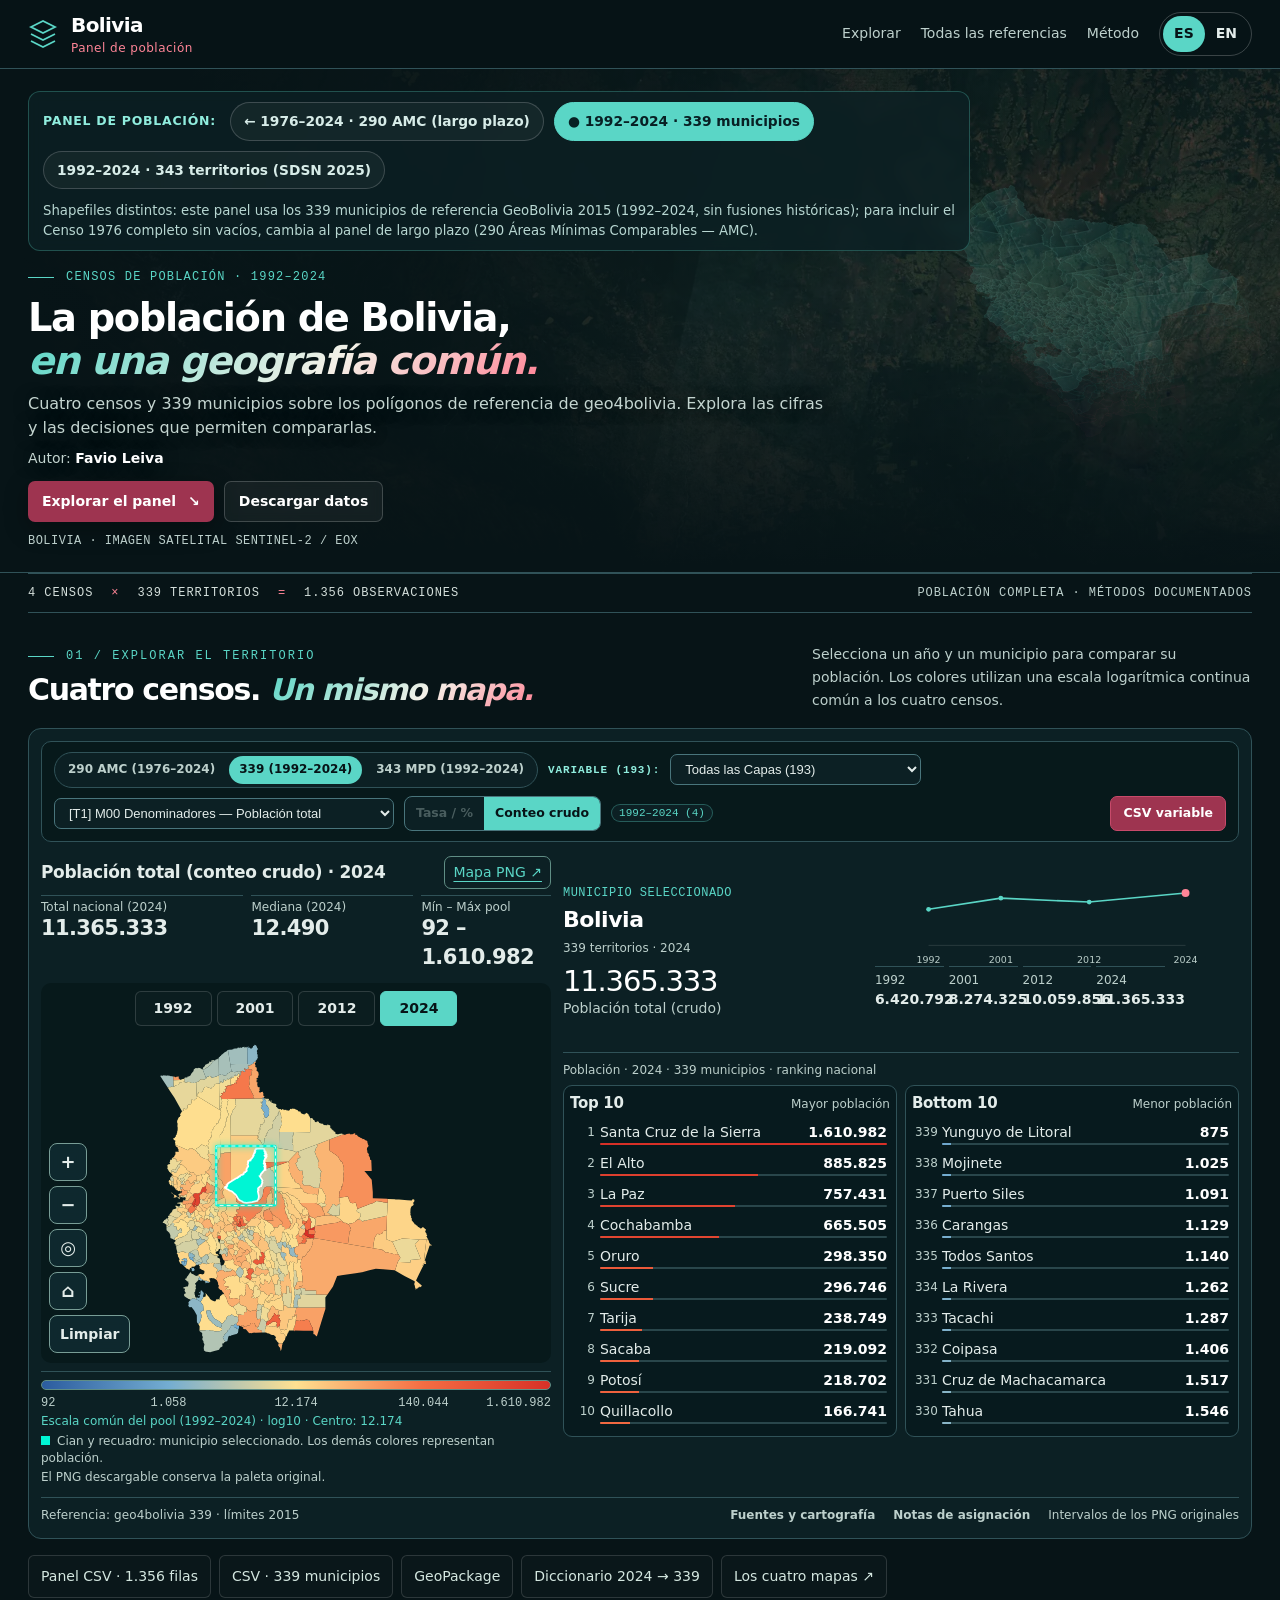
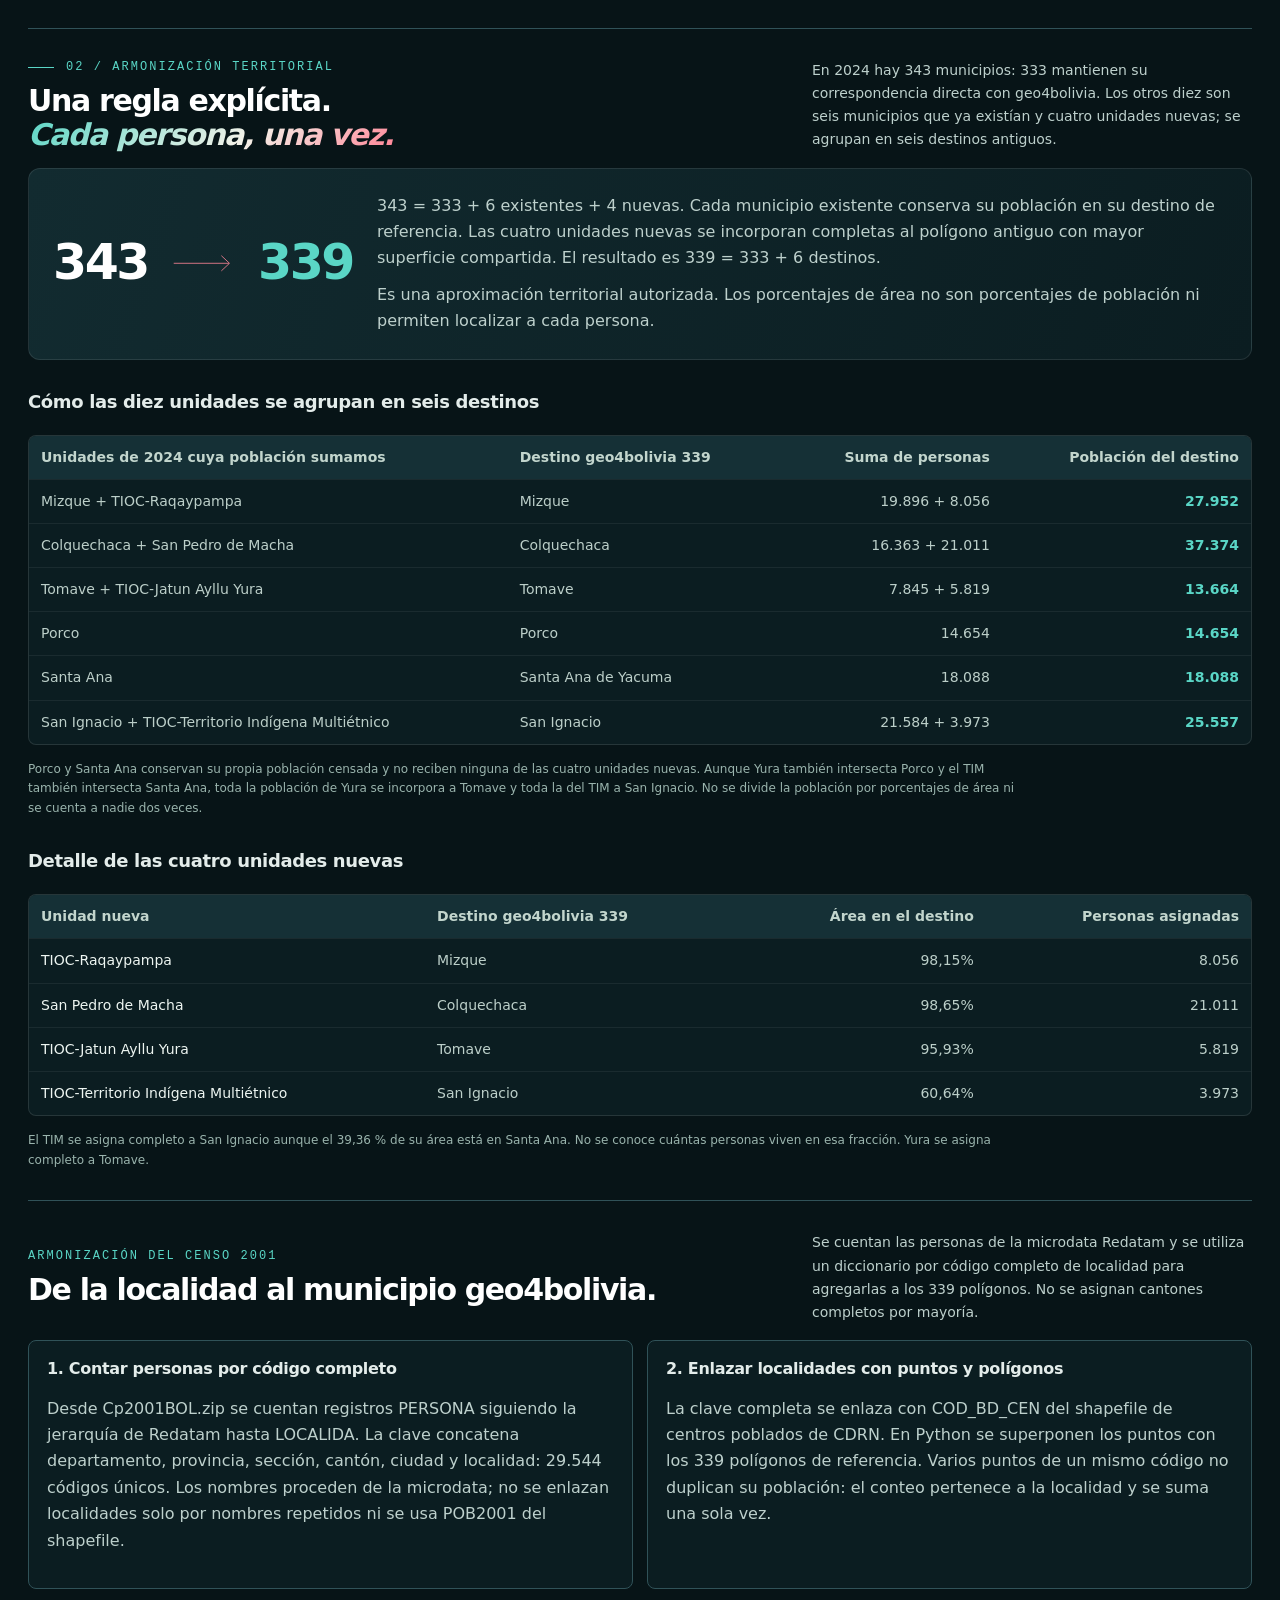
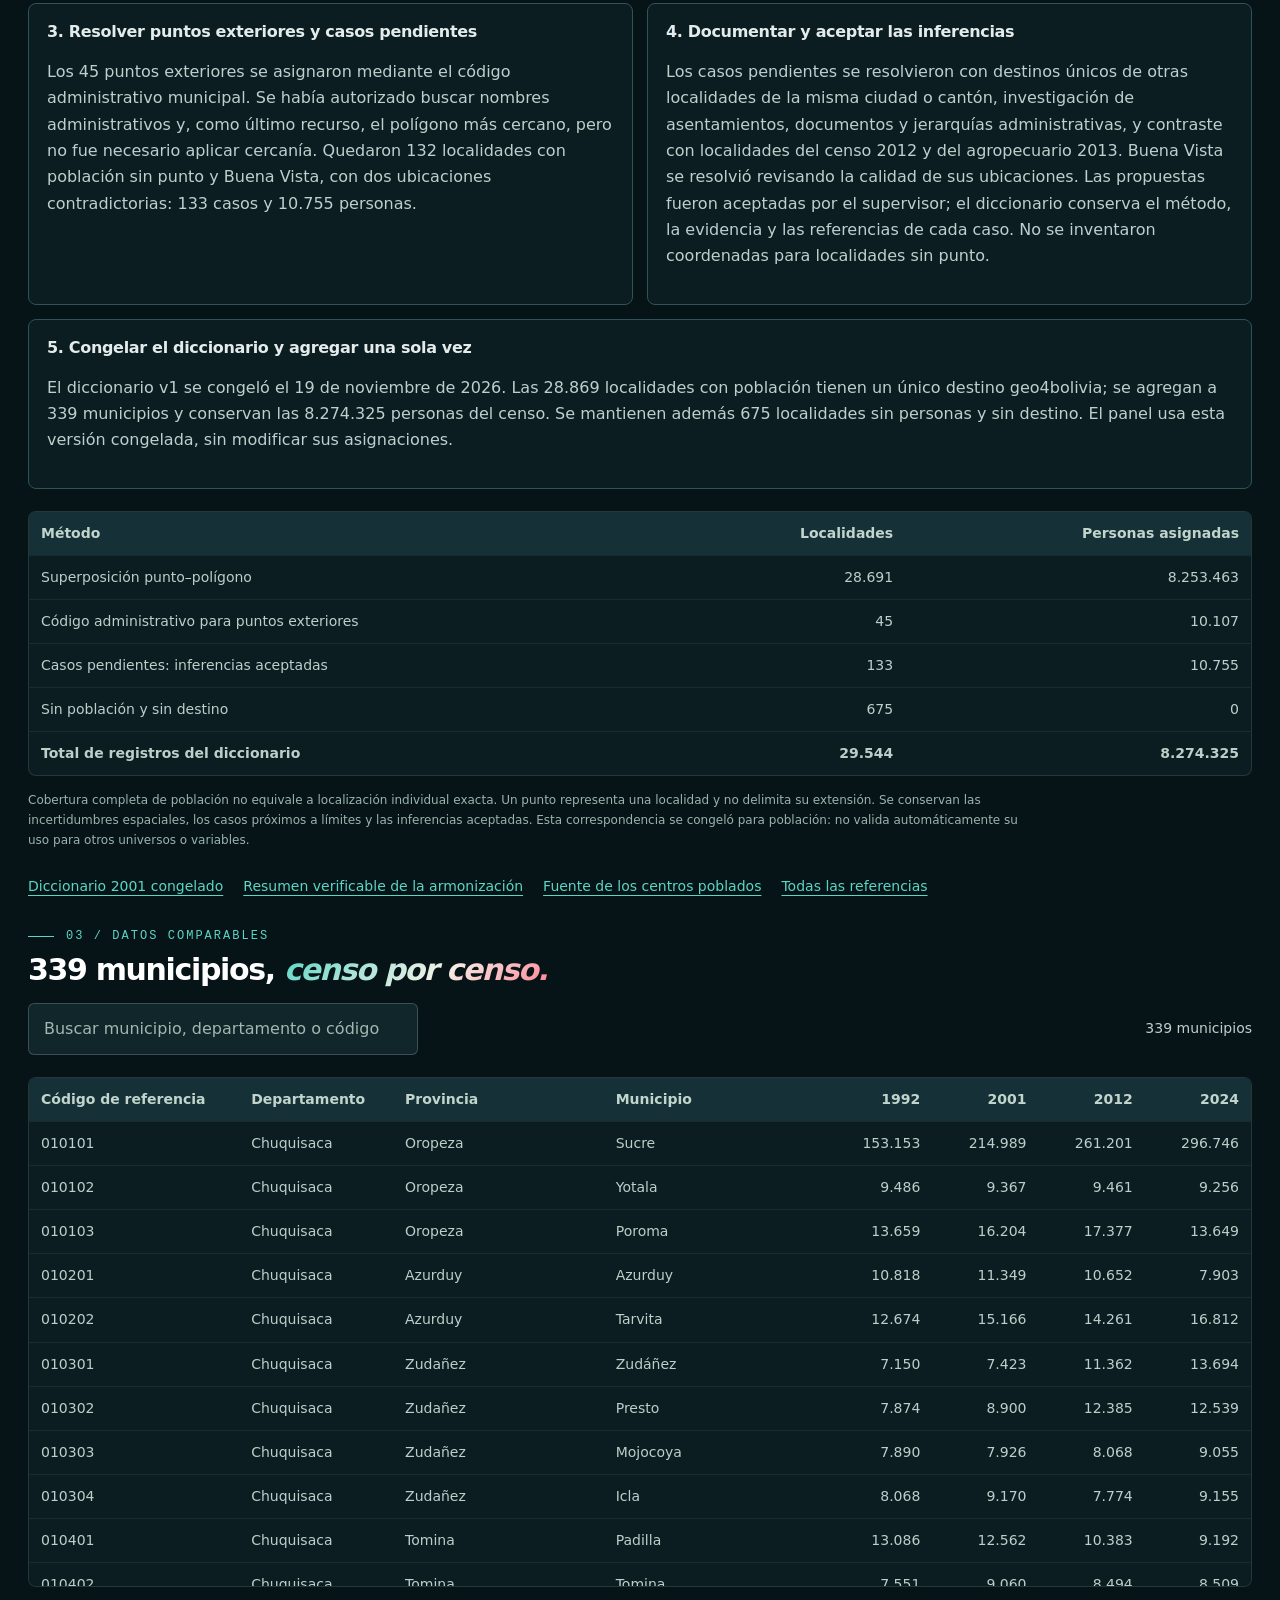
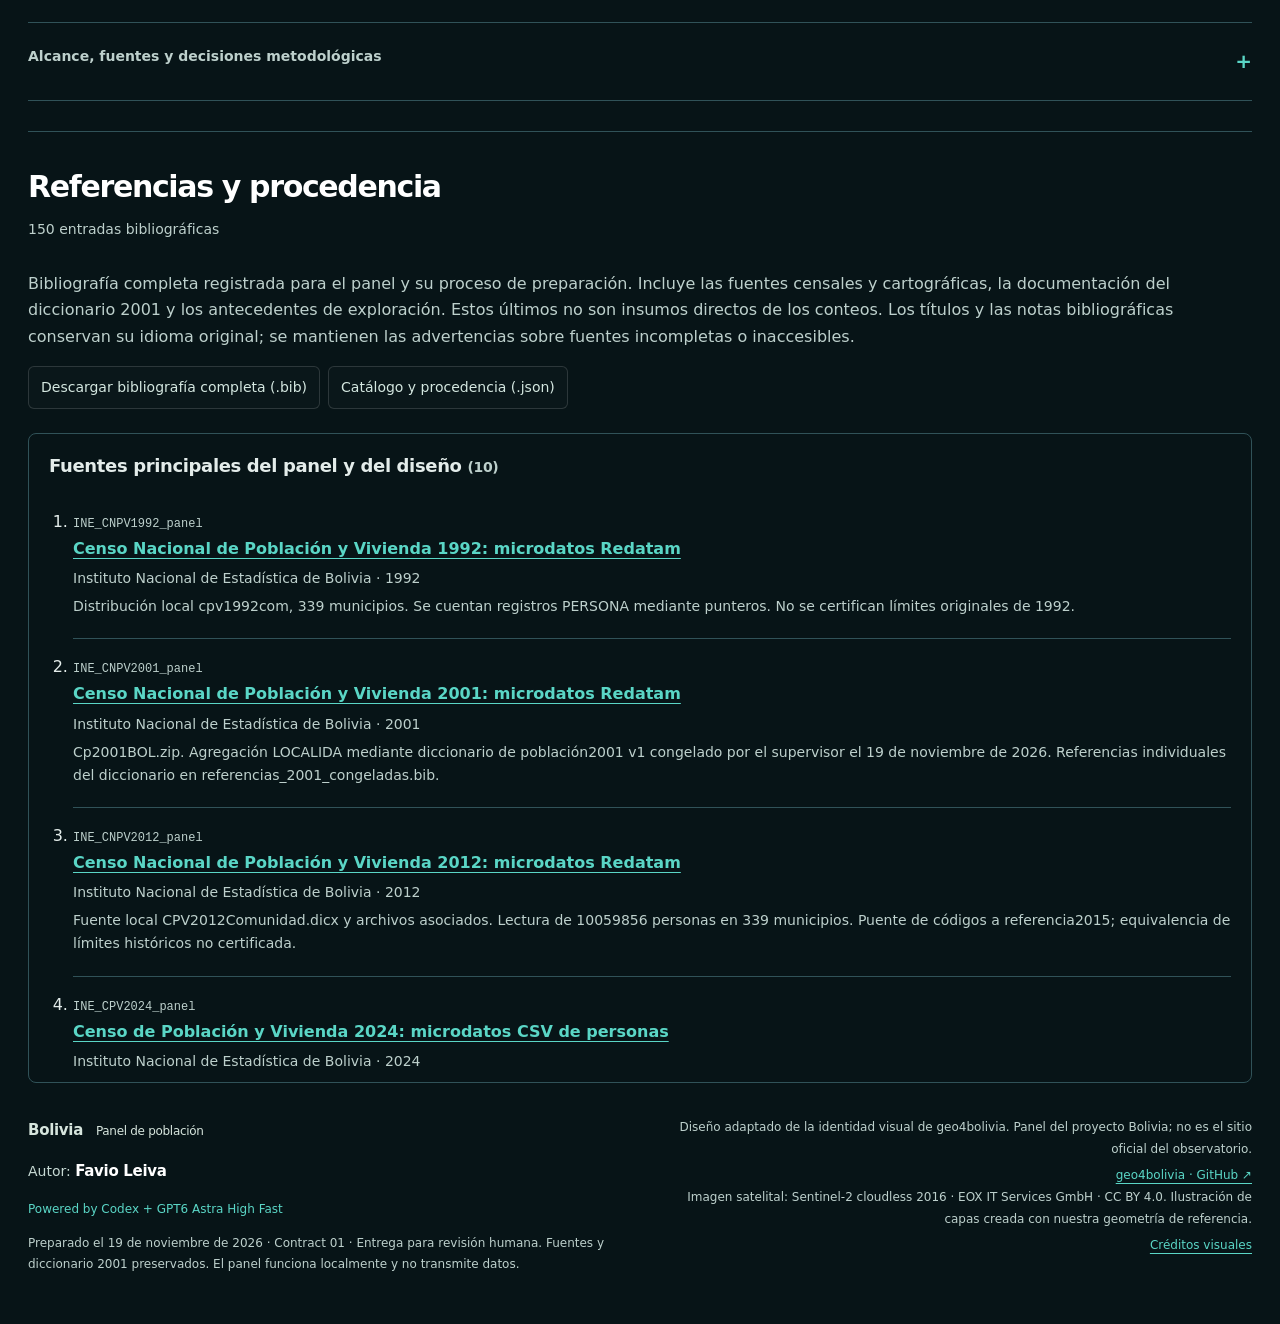
==== commit 0171ff69: "Contract 10: Integrated 5-Census Megapanel (193 vars, 290 AMC / 339 / 343 MPD, ES/EN, national trend" ====
--- a/docs/Panel339/index.html
+++ b/docs/Panel339/index.html
@@ -219,9 +219,32 @@
 #amc-unions td:nth-child(5){min-width:260px}
 </style>
 
+
+<style id="mp-c10-css">
+.mp-bar{grid-column:1/-1;display:flex;flex-wrap:wrap;gap:8px 10px;align-items:center;padding:10px 12px;margin-bottom:2px;background:#07191b;border:1px solid #305258;border-radius:10px}
+.mp-arch{display:inline-flex;gap:4px;padding:3px;border-radius:999px;background:#0c2024;border:1px solid #305258}
+.mp-arch a{padding:4px 10px;border-radius:999px;font-size:12px;font-weight:650;text-decoration:none;color:#bdd0cc;white-space:nowrap}
+.mp-arch a:hover{color:#fff;background:#15373c}
+.mp-arch a.is-cur{background:#5ad6c6;color:#071417;pointer-events:none}
+.mp-bar label{font:11px ui-monospace,Consolas,monospace;letter-spacing:.08em;text-transform:uppercase;color:#90edde;font-weight:700}
+.mp-bar select{background:#0c2024;color:#e3ecea;border:1px solid #49757c;border-radius:7px;padding:6px 10px;font-size:13px;max-width:340px}
+.mp-mode{display:inline-flex;border:1px solid #49757c;border-radius:8px;overflow:hidden;background:#0c2024}
+.mp-mode button{border:0;background:none;color:#bdd0cc;padding:6px 11px;font-size:12.5px;font-weight:650;min-height:32px}
+.mp-mode button[aria-pressed=true]{background:#5ad6c6;color:#071417}
+.mp-mode button:disabled{opacity:.35;cursor:not-allowed}
+.mp-dl{margin-left:auto;background:#9e3450;color:#fff;border:1px solid #c74a6a;border-radius:7px;padding:6px 12px;font-size:12.5px;font-weight:650;min-height:32px}
+.mp-dl:hover{background:#b83d5d}
+.mp-badge{font:11px ui-monospace,Consolas,monospace;padding:2px 7px;border-radius:999px;border:1px solid #5ad6c655;color:#5ad6c6;background:#0c2024}
+/* Lock vertical geometry to guarantee 0.0 px jump on year switch */
+.selection-detail{min-height:196px!important}
+.serieslist{min-height:64px!important;grid-template-columns:repeat(5,minmax(0,1fr))!important}
+.series-point small{display:block;font-size:10px;color:#f5b971;margin-top:1px;opacity:.92}
+.ranking-pair{min-height:330px!important}
+</style>
+
 </head><body>
 <nav class="topbar"><a class="brand" href="#"><svg width="30" height="32" viewBox="0 0 30 32" aria-hidden="true"><path d="M3 9 15 3 27 9 15 15Z M3 16 15 22 27 16 M3 23 15 29 27 23" fill="none" stroke="currentColor" stroke-width="1.8"/></svg><span>Bolivia<span data-i18n="brandSub">Panel de población</span></span></a><div class="navright"><a href="#explore" data-i18n="explore">Explorar</a><a href="#references" data-i18n="allReferences"></a><a href="#method" data-i18n="method">Método</a><div class="lang" role="group" aria-label="Language / Idioma"><button data-lang="es" aria-pressed="true" lang="es">ES</button><button data-lang="en" aria-pressed="false" lang="en">EN</button></div></div></nav>
-<header class="hero"><div class="hero-satellite" aria-hidden="true"></div><div class="hero-content"><div class="panel-switcher" role="navigation" aria-label="Selector de panel censal"><span class="panel-switcher-label" data-sw="label">Panel de población:</span><a class="panel-tab" href="../PanelAMC/index.html" data-sw="tabAmc">← 1976–2024 · 290 AMC (largo plazo)</a><span class="panel-tab is-active" aria-current="page" data-sw="tab339">● 1992–2024 · 339 municipios</span><p class="panel-switcher-note" data-sw="note339">Shapefiles distintos: este panel usa los 339 municipios de referencia GeoBolivia 2015 (1992–2024, sin fusiones históricas); para incluir el Censo 1976 completo sin vacíos, cambia al panel de largo plazo (290 Áreas Mínimas Comparables — AMC).</p></div><div class="eyebrow"><i></i><span data-i18n="heroLabel">Censos de población · 1992–2024</span></div><h1><span data-i18n="heroTitle">La población de Bolivia,</span><br><em data-i18n="heroEmphasis">en una geografía común.</em></h1><p data-i18n="heroIntro">Cuatro censos y 339 municipios sobre los polígonos de referencia de geo4bolivia. Explora las cifras y las decisiones que permiten compararlas.</p><p class="author-line"><span data-i18n="authorLabel">Autor</span>: <strong>Favio Leiva</strong></p><div class="hero-actions"><a class="button primary" href="#explore"><span data-i18n="explorePanel">Explorar el panel</span><span aria-hidden="true">↘</span></a><a class="button secondary" href="population_panel_1992_2024_long.csv" data-i18n="downloadData">Descargar datos</a></div><div class="hero-caption" data-i18n="satelliteCaption">Bolivia · Imagen satelital Sentinel-2 / EOX</div></div><div class="hero-art" aria-hidden="true"><svg viewBox="-120 -80 900 975" xmlns="http://www.w3.org/2000/svg"><defs><g id="hero-geography"><path d="M80.44,509.26L81.93,510.71L83.18,513.26L84.00,514.33L85.70,515.07L86.93,514.96L89.81,515.38L90.75,515.07L93.96,512.96L97.77,511.44L98.03,510.01L98.95,510.36L99.79,512.82L99.69,514.08L100.51,516.45L102.63,518.40L101.03,520.22L100.23,520.67L99.18,520.51L98.04,519.61L97.38,519.87L96.23,519.25L95.13,519.54L94.63,518.90L92.66,518.37L92.14,519.11L89.25,519.27L85.76,521.11L83.64,522.08L81.81,519.73L80.48,519.35L79.17,517.55L80.52,517.77L81.28,517.16L81.07,516.08L79.81,515.51L78.80,512.91L79.33,511.45L79.21,510.28L78.32,509.01L80.44,509.26Z"/><path d="M173.63,537.94L170.43,540.13L169.38,541.38L165.31,541.94L164.36,542.74L163.33,542.98L161.92,542.38L159.81,541.97L158.68,542.21L157.65,543.16L155.70,543.43L154.37,542.49L153.76,541.18L152.74,540.86L149.80,538.69L147.40,539.36L148.16,537.40L147.80,537.02L147.86,533.91L146.64,532.92L146.66,529.16L148.20,527.44L149.19,527.34L151.34,526.44L151.51,525.99L156.34,527.67L157.35,528.56L156.74,531.20L157.30,532.59L158.89,533.26L162.82,535.40L165.79,536.50L167.93,535.54L170.66,536.14L172.00,536.65L173.63,537.94Z"/><path d="M146.66,529.16L146.64,532.92L147.86,533.91L147.80,537.02L148.16,537.40L147.40,539.36L146.16,538.85L145.35,539.47L144.00,539.04L142.85,539.22L142.00,540.94L140.12,541.72L139.09,542.73L137.50,543.41L136.60,543.24L135.69,541.50L136.35,540.93L136.07,539.69L138.58,538.42L138.52,537.94L136.89,536.30L135.90,536.10L132.74,532.27L131.15,532.40L128.96,531.73L127.59,529.33L127.74,526.90L129.73,522.82L131.09,523.09L132.37,524.37L135.30,523.65L135.81,523.26L137.63,523.69L139.97,523.03L140.58,522.55L142.17,522.46L143.48,523.37L144.51,523.36L144.66,526.15L146.59,527.98L146.66,529.16Z"/><path d="M177.41,476.76L178.08,478.41L175.77,480.09L176.29,481.73L175.38,482.46L176.13,484.26L175.82,484.89L173.00,486.85L171.61,487.54L170.22,486.82L167.23,488.30L163.86,489.08L163.51,489.34L163.55,488.58L162.71,486.75L162.64,484.95L161.79,483.56L161.75,482.67L160.97,481.48L162.35,480.53L163.63,480.11L164.52,478.95L166.99,478.01L168.45,478.14L170.70,477.51L172.94,477.39L173.26,476.87L175.21,477.60L177.41,476.76Z"/><path d="M177.41,476.76L175.21,477.60L173.26,476.87L172.94,477.39L170.70,477.51L171.52,476.29L170.38,475.94L169.34,476.37L167.91,475.62L165.54,475.91L163.02,475.47L161.30,476.18L160.05,475.98L159.07,474.62L159.38,474.05L159.24,472.03L157.87,470.15L159.34,470.09L161.05,469.01L162.87,469.23L163.59,468.61L165.58,469.14L166.46,468.53L167.17,467.30L169.48,466.68L171.63,467.41L172.67,468.49L173.53,470.90L174.85,470.18L176.19,472.53L175.75,473.31L176.53,475.19L178.17,475.38L177.41,476.76Z"/><path d="M241.69,458.27L242.42,459.27L243.94,459.86L244.91,460.81L244.99,461.57L247.24,462.46L248.40,463.63L250.56,463.71L250.92,464.60L250.06,466.70L250.26,468.79L253.14,469.05L254.20,469.54L255.26,470.96L255.75,472.26L257.28,473.50L257.78,475.14L259.02,477.72L260.45,477.62L260.19,479.17L259.16,480.04L259.13,483.04L259.86,483.03L261.17,484.78L261.20,486.01L262.03,487.50L261.89,488.89L260.76,488.62L259.48,489.12L258.70,488.90L255.73,490.56L254.48,492.38L252.73,492.93L251.10,494.28L249.79,495.74L249.53,496.73L250.52,499.05L249.24,499.32L248.19,498.38L247.19,498.29L246.92,497.44L243.71,495.69L241.40,496.42L240.15,495.87L239.17,495.32L239.64,493.10L239.25,489.93L237.45,490.07L236.74,488.83L236.95,488.17L235.85,486.45L234.49,486.75L234.76,485.52L233.95,485.07L233.53,484.42L234.33,482.86L234.28,481.94L235.13,480.51L235.70,480.53L235.54,478.42L234.36,477.03L235.01,475.59L236.00,475.66L236.35,474.03L235.80,473.14L236.02,471.87L236.69,471.19L235.98,469.87L236.39,468.92L238.12,468.47L238.24,467.06L240.41,466.74L239.48,463.79L238.31,462.84L238.82,461.67L238.43,460.70L240.21,460.52L239.38,459.09L240.61,457.58L241.69,458.27Z"/><path d="M178.17,475.38L176.53,475.19L175.75,473.31L176.19,472.53L174.85,470.18L173.53,470.90L172.67,468.49L171.63,467.41L171.11,465.69L172.22,464.45L175.73,461.20L176.44,460.90L177.08,461.02L179.57,459.93L181.08,460.09L182.30,459.51L182.89,460.18L184.83,459.83L186.13,461.65L186.21,462.46L187.57,463.84L188.51,464.27L188.63,465.65L189.50,466.71L189.19,468.61L188.06,469.07L188.80,471.12L188.66,472.02L187.76,472.77L186.98,474.24L184.86,475.64L184.17,477.28L185.47,478.82L186.35,480.71L186.35,482.03L184.74,482.58L183.76,483.48L183.01,482.10L180.66,479.89L181.32,478.64L181.20,477.88L182.47,476.38L183.28,474.84L183.32,473.70L180.11,473.82L178.66,475.44L178.17,475.38Z"/><path d="M199.66,457.86L200.93,459.43L201.71,459.20L202.24,460.85L203.31,461.77L202.68,463.47L201.64,465.21L202.51,467.15L204.73,468.84L203.80,470.67L203.79,471.44L202.17,471.74L200.37,470.90L199.58,469.45L198.75,469.26L198.13,468.17L196.88,467.71L194.58,467.38L193.98,467.92L192.39,467.07L191.33,466.08L192.07,464.76L191.65,462.61L192.96,462.09L193.34,462.57L196.19,461.63L197.58,460.19L197.82,458.93L199.66,457.86Z"/><path d="M170.70,477.51L168.45,478.14L166.99,478.0